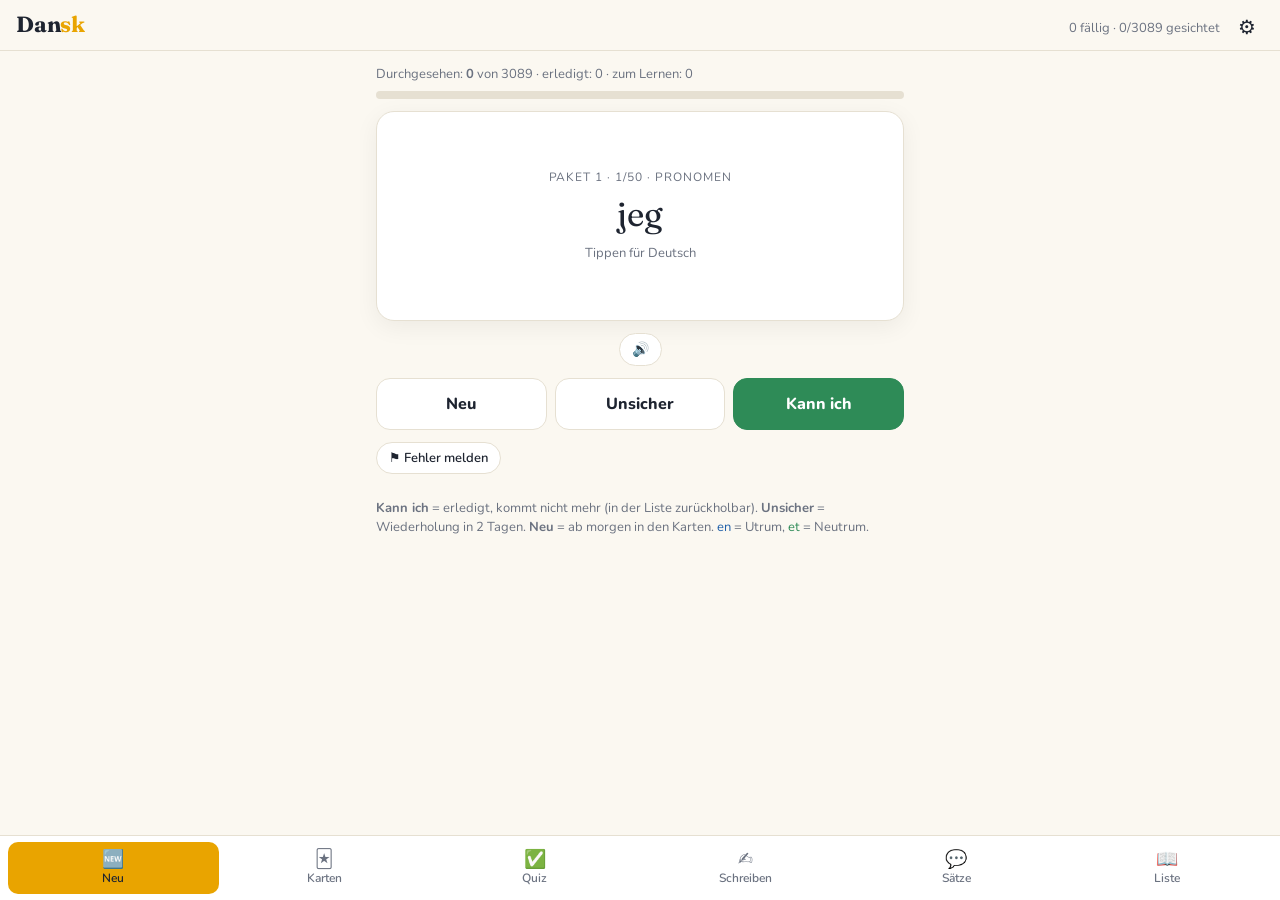
==== daenisch/index.html @ a5879f53 "Dänisch: Wortblock bis Formrang 6800 (+981 Wörter, gesamt 3089) Co-Authored-By: Claude Opus 5.5 <nor" ====
<!doctype html><html lang="de"><head><meta charset="utf-8">
<meta name="robots" content="noindex, nofollow, noarchive">
<meta name="viewport" content="width=device-width,initial-scale=1,viewport-fit=cover">
<meta name="apple-mobile-web-app-capable" content="yes">
<meta name="mobile-web-app-capable" content="yes">
<meta name="apple-mobile-web-app-title" content="Dansk">
<meta name="apple-mobile-web-app-status-bar-style" content="default">
<meta name="theme-color" content="#FBF8F1">
<title>Dansk</title>
<link rel="apple-touch-icon" href="icon-180.png">
<link rel="manifest" href="manifest.json">
<link rel="stylesheet" href="https://fonts.googleapis.com/css2?family=Nunito:wght@400;600;800&family=Fraunces:opsz,wght@9..144,700&display=swap">
<link rel="stylesheet" href="../kern/app.css">
<style>:root{--a1:#1F5FA8;--a2:#2E8B57}@media (prefers-color-scheme:dark){:root:not([data-theme="light"]){--a1:#6FA6E8;--a2:#5CC08A}}:root[data-theme="dark"]{--a1:#6FA6E8;--a2:#5CC08A}</style>
<style>:root{padding-top:env(safe-area-inset-top,0px);padding-bottom:env(safe-area-inset-bottom,0px)}[hidden]{display:none!important}</style>
</head><body>
<header><h1>Dan<span>sk</span></h1><div class="hr"><div id="stats"></div><button id="gear" aria-label="Einstellungen">⚙️</button></div></header>
<main id="main"></main>
<nav id="nav">
  <button data-v="durchgang"><span class="ico">🆕</span>Neu</button>
  <button data-v="karten"><span class="ico">🃏</span>Karten</button>
  <button data-v="quiz"><span class="ico">✅</span>Quiz</button>
  <button data-v="schreiben"><span class="ico">✍️</span>Schreiben</button>
  <button data-v="saetze"><span class="ico">💬</span>Sätze</button>
  <button data-v="liste"><span class="ico">📖</span>Liste</button>
</nav>
<script>window.LANG={"key":"dansk","name":"Dänisch","code":"DA","tts":"da-DK","title":"Dansk","h1":"Dan<span>sk<\/span>","articles":{"en":"a1","et":"a2"},"colors":{"a1":"#1F5FA8","a2":"#2E8B57","a1Dark":"#6FA6E8","a2Dark":"#5CC08A"},"legend":"<span class=\"a1\">en<\/span> = Utrum, <span class=\"a2\">et<\/span> = Neutrum.","placeholder":"en / et / at …","fold":[["æ","ae"],["ø","oe"],["å","aa"]],"toleranceHint":"æ/ø/å werden tolerant geprüft (ae/oe/aa zählt, korrekte Schreibweise wird angezeigt). Verben mit „at“.","codePrefix":"DA1:","features":{"modes":["durchgang","karten","quiz","schreiben","saetze","liste"],"firstPass":true,"packSize":50,"mic":true,"report":true}};window.DATA={"vokabeln":[{"id":"jeg","es":"jeg","de":"ich","t":"Pronomen","d":"2026-10-14","f":"mig (mich/mir); min, mit, mine (mein)","ex":"Jeg bor i Graz.","exde":"Ich wohne in Graz."},{"id":"det","es":"det","de":"es; das (bei et-Wörtern)","t":"Pronomen","d":"2026-10-14","f":"det store hus","ex":"Det regner i dag.","exde":"Es regnet heute."},{"id":"at være","es":"at være","de":"sein","t":"Verben","d":"2026-10-14","f":"er, var, været","ex":"Hun er læge.","exde":"Sie ist Ärztin."},{"id":"du","es":"du","de":"du","t":"Pronomen","d":"2026-10-14","f":"dig (dich/dir); din, dit, dine (dein)","ex":"Du må gerne komme.","exde":"Du darfst gerne kommen."},{"id":"ikke","es":"ikke","de":"nicht","t":"Adverbien","d":"2026-10-14","ex":"Jeg forstår det ikke.","exde":"Ich verstehe das nicht."},{"id":"at","es":"at","de":"dass; zu (vor Infinitiv)","t":"Konjunktionen","d":"2026-10-14","ex":"Jeg tror, at han kommer.","exde":"Ich glaube, dass er kommt."},{"id":"i","es":"i","de":"in; seit (Zeit)","t":"Präpositionen","d":"2026-10-14","f":"i går, i dag, i morgen","ex":"Vi har boet her i ti år.","exde":"Wir wohnen seit zehn Jahren hier."},{"id":"og","es":"og","de":"und","t":"Konjunktionen","d":"2026-10-14","ex":"Kaffe og kage, tak.","exde":"Kaffee und Kuchen, bitte."},{"id":"at have","es":"at have","de":"haben","t":"Verben","d":"2026-10-14","f":"har, havde, haft","ex":"Vi har to børn.","exde":"Wir haben zwei Kinder."},{"id":"vi","es":"vi","de":"wir","t":"Pronomen","d":"2026-10-14","f":"os (uns); vores (unser)","ex":"Vi ses i morgen.","exde":"Wir sehen uns morgen."},{"id":"til","es":"til","de":"zu, nach; für","t":"Präpositionen","d":"2026-10-14","f":"til at (um zu)","ex":"Vi kører til København.","exde":"Wir fahren nach Kopenhagen."},{"id":"på","es":"på","de":"auf; an; in (Ort)","t":"Präpositionen","d":"2026-10-14","ex":"Bogen ligger på bordet.","exde":"Das Buch liegt auf dem Tisch."},{"id":"hvad","es":"hvad","de":"was","t":"Pronomen","d":"2026-10-14","f":"hvad for en (was für ein)","ex":"Hvad laver du?","exde":"Was machst du?"},{"id":"med","es":"med","de":"mit","t":"Präpositionen","d":"2026-10-14","ex":"Kommer du med?","exde":"Kommst du mit?"},{"id":"så","es":"så","de":"so; dann; also","t":"Adverbien","d":"2026-10-14","ex":"Først spiser vi, så går vi.","exde":"Zuerst essen wir, dann gehen wir."},{"id":"for","es":"for","de":"für; denn; zu (vor Adjektiv)","t":"Präpositionen","d":"2026-10-14","ex":"Tak for hjælpen.","exde":"Danke für die Hilfe."},{"id":"der","es":"der","de":"da, dort; es (es gibt); der/die/das (Relativ)","t":"Adverbien","d":"2026-10-14","f":"der er (es gibt)","ex":"Der er ingen mælk.","exde":"Es gibt keine Milch."},{"id":"han","es":"han","de":"er","t":"Pronomen","d":"2026-10-14","f":"ham (ihn/ihm); hans (sein)","ex":"Han hedder Peter.","exde":"Er heißt Peter."},{"id":"de","es":"de","de":"sie (Plural); die (Artikel vor Adj.)","t":"Pronomen","d":"2026-10-14","f":"dem (sie/ihnen); deres (ihr)","ex":"De bor på landet.","exde":"Sie wohnen auf dem Land."},{"id":"den","es":"den","de":"er/sie/es (en-Wort); der/die (vor Adj.)","t":"Pronomen","d":"2026-10-14","f":"den røde bil","ex":"Hvor er nøglen? Den ligger her.","exde":"Wo ist der Schlüssel? Er liegt hier."},{"id":"at kunne","es":"at kunne","de":"können","t":"Verben","d":"2026-10-14","f":"kan, kunne, kunnet","ex":"Kan du hjælpe mig?","exde":"Kannst du mir helfen?"},{"id":"af","es":"af","de":"von; aus","t":"Präpositionen","d":"2026-10-14","ex":"Huset er lavet af træ.","exde":"Das Haus ist aus Holz."},{"id":"at ville","es":"at ville","de":"wollen; werden (Futur)","t":"Verben","d":"2026-10-14","f":"vil, ville, villet","ex":"Jeg vil gerne have en kop te.","exde":"Ich hätte gern eine Tasse Tee."},{"id":"her","es":"her","de":"hier","t":"Adverbien","d":"2026-10-14","ex":"Kom her!","exde":"Komm her!"},{"id":"at skulle","es":"at skulle","de":"sollen; müssen; werden (Plan)","t":"Verben","d":"2026-10-14","f":"skal, skulle, skullet","ex":"Jeg skal på arbejde i morgen.","exde":"Ich muss morgen zur Arbeit."},{"id":"men","es":"men","de":"aber","t":"Konjunktionen","d":"2026-10-14","ex":"Det er dyrt, men godt.","exde":"Es ist teuer, aber gut."},{"id":"ved","es":"ved","de":"bei; an","t":"Präpositionen","d":"2026-10-14","f":"ved siden af (neben)","ex":"Vi bor ved havet.","exde":"Wir wohnen am Meer."},{"id":"om","es":"om","de":"über; um; ob; in (Zeit)","t":"Präpositionen","d":"2026-10-14","f":"om morgenen (morgens); om en uge (in einer Woche)","ex":"Han spurgte, om jeg var træt.","exde":"Er fragte, ob ich müde sei."},{"id":"nu","es":"nu","de":"jetzt","t":"Adverbien","d":"2026-10-14","ex":"Nu skal vi gå.","exde":"Jetzt müssen wir gehen."},{"id":"ja","es":"ja","de":"ja","t":"Ausdrücke","d":"2026-10-14","ex":"Ja, det tror jeg.","exde":"Ja, das glaube ich."},{"id":"som","es":"som","de":"wie; als; der/die/das (Relativ)","t":"Konjunktionen","d":"2026-10-14","ex":"Manden, som bor her, er læge.","exde":"Der Mann, der hier wohnt, ist Arzt."},{"id":"hun","es":"hun","de":"sie (Singular)","t":"Pronomen","d":"2026-10-14","f":"hende (sie/ihr); hendes (ihr)","ex":"Hun kommer fra Norge.","exde":"Sie kommt aus Norwegen."},{"id":"nej","es":"nej","de":"nein","t":"Ausdrücke","d":"2026-10-14","ex":"Nej tak.","exde":"Nein danke."},{"id":"noget","es":"noget","de":"etwas; einige","t":"Pronomen","d":"2026-10-14","f":"nogen (jemand); nogle (einige)","ex":"Vil du have noget at drikke?","exde":"Möchtest du etwas zu trinken?"},{"id":"bare","es":"bare","de":"nur; einfach; bloß","t":"Adverbien","d":"2026-10-14","ex":"Det er bare en lille fejl.","exde":"Das ist nur ein kleiner Fehler."},{"id":"hvor","es":"hvor","de":"wo; wie (vor Adj.)","t":"Adverbien","d":"2026-10-14","f":"hvor meget (wie viel)","ex":"Hvor bor du?","exde":"Wo wohnst du?"},{"id":"at måtte","es":"at måtte","de":"dürfen; müssen","t":"Verben","d":"2026-10-14","f":"må, måtte, måttet","ex":"Du må ikke ryge her.","exde":"Du darfst hier nicht rauchen."},{"id":"hvis","es":"hvis","de":"wenn, falls; wessen","t":"Konjunktionen","d":"2026-10-14","ex":"Hvis det regner, bliver vi hjemme.","exde":"Wenn es regnet, bleiben wir zu Hause."},{"id":"at komme","es":"at komme","de":"kommen","t":"Verben","d":"2026-10-14","f":"kommer, kom, kommet","ex":"Hvornår kommer toget?","exde":"Wann kommt der Zug?"},{"id":"ud","es":"ud","de":"hinaus, heraus","t":"Adverbien","d":"2026-10-14","f":"ude (draußen)","ex":"Vi går ud at spise.","exde":"Wir gehen essen."},{"id":"godt","es":"godt","de":"gut (Adverb)","t":"Adverbien","d":"2026-10-14","ex":"Det smager godt.","exde":"Das schmeckt gut."},{"id":"fra","es":"fra","de":"von, aus","t":"Präpositionen","d":"2026-10-14","ex":"Jeg kommer fra Østrig.","exde":"Ich komme aus Österreich."},{"id":"at se","es":"at se","de":"sehen","t":"Verben","d":"2026-10-14","f":"ser, så, set","ex":"Har du set filmen?","exde":"Hast du den Film gesehen?"},{"id":"at gøre","es":"at gøre","de":"tun, machen","t":"Verben","d":"2026-10-14","f":"gør, gjorde, gjort","ex":"Hvad gør vi nu?","exde":"Was machen wir jetzt?"},{"id":"hvorfor","es":"hvorfor","de":"warum","t":"Adverbien","d":"2026-10-14","ex":"Hvorfor kommer du så sent?","exde":"Warum kommst du so spät?"},{"id":"alle","es":"alle","de":"alle","t":"Pronomen","d":"2026-10-14","f":"al, alt (all, alles)","ex":"Alle er velkomne.","exde":"Alle sind willkommen."},{"id":"lige","es":"lige","de":"gerade; genau; gleich","t":"Adverbien","d":"2026-10-14","f":"lige nu (gerade jetzt)","ex":"Jeg kommer lige om lidt.","exde":"Ich komme gleich."},{"id":"op","es":"op","de":"hinauf, herauf","t":"Adverbien","d":"2026-10-14","f":"oppe (oben)","ex":"Han står tidligt op.","exde":"Er steht früh auf."},{"id":"sig","es":"sig","de":"sich","t":"Pronomen","d":"2026-10-14","f":"sin, sit, sine (sein/ihr eigener)","ex":"Hun glæder sig til ferien.","exde":"Sie freut sich auf den Urlaub."},{"id":"hvordan","es":"hvordan","de":"wie","t":"Adverbien","d":"2026-10-14","ex":"Hvordan har du det?","exde":"Wie geht es dir?"},{"id":"at tro","es":"at tro","de":"glauben","t":"Verben","d":"2026-10-14","f":"tror, troede, troet","ex":"Jeg tror ikke på det.","exde":"Ich glaube nicht daran."},{"id":"tak","es":"tak","de":"danke","t":"Ausdrücke","d":"2026-10-14","f":"mange tak; tak for sidst","ex":"Tak for maden!","exde":"Danke für das Essen!"},{"id":"at lade","es":"at lade","de":"lassen","t":"Verben","d":"2026-10-14","f":"lader, lod, ladet","ex":"Lad os gå!","exde":"Lass uns gehen!"},{"id":"eller","es":"eller","de":"oder","t":"Konjunktionen","d":"2026-10-14","ex":"Kaffe eller te?","exde":"Kaffee oder Tee?"},{"id":"meget","es":"meget","de":"sehr; viel","t":"Adverbien","d":"2026-10-14","ex":"Det er meget koldt i dag.","exde":"Es ist heute sehr kalt."},{"id":"nok","es":"nok","de":"wohl; genug","t":"Adverbien","d":"2026-10-14","ex":"Han kommer nok i morgen.","exde":"Er kommt wohl morgen."},{"id":"at få","es":"at få","de":"bekommen; dürfen","t":"Verben","d":"2026-10-14","f":"får, fik, fået","ex":"Må jeg få regningen?","exde":"Kann ich die Rechnung bekommen?"},{"id":"da","es":"da","de":"als (Vergangenheit); da (Grund); doch","t":"Konjunktionen","d":"2026-10-14","ex":"Da jeg var barn, boede vi i Aarhus.","exde":"Als ich ein Kind war, wohnten wir in Aarhus."},{"id":"ingen","es":"ingen","de":"kein; niemand","t":"Pronomen","d":"2026-10-14","f":"intet, ingen (kein); ingenting (nichts)","ex":"Der er ingen hjemme.","exde":"Es ist niemand zu Hause."},{"id":"man","es":"man","de":"man","t":"Pronomen","d":"2026-10-14","f":"en (einen/einem); ens (sein)","ex":"Man må ikke parkere her.","exde":"Man darf hier nicht parken."},{"id":"at gå","es":"at gå","de":"gehen","t":"Verben","d":"2026-10-14","f":"går, gik, gået","ex":"Vi går en tur i parken.","exde":"Wir gehen im Park spazieren."},{"id":"hvem","es":"hvem","de":"wer","t":"Pronomen","d":"2026-10-14","ex":"Hvem er det?","exde":"Wer ist das?"},{"id":"at blive","es":"at blive","de":"werden; bleiben","t":"Verben","d":"2026-10-14","f":"bliver, blev, blevet","ex":"Det bliver koldt i nat.","exde":"Es wird heute Nacht kalt."},{"id":"efter","es":"efter","de":"nach; hinter","t":"Präpositionen","d":"2026-10-14","ex":"Vi ses efter arbejde.","exde":"Wir sehen uns nach der Arbeit."},{"id":"at sige","es":"at sige","de":"sagen","t":"Verben","d":"2026-10-14","f":"siger, sagde, sagt","ex":"Hvad sagde du?","exde":"Was hast du gesagt?"},{"id":"tilbage","es":"tilbage","de":"zurück","t":"Adverbien","d":"2026-10-14","ex":"Hvornår kommer du tilbage?","exde":"Wann kommst du zurück?"},{"id":"når","es":"når","de":"wenn (wiederholt/Zukunft)","t":"Konjunktionen","d":"2026-10-14","ex":"Ring, når du er hjemme.","exde":"Ruf an, wenn du zu Hause bist."},{"id":"måske","es":"måske","de":"vielleicht","t":"Adverbien","d":"2026-10-14","ex":"Måske kommer hun i aften.","exde":"Vielleicht kommt sie heute Abend."},{"id":"også","es":"også","de":"auch","t":"Adverbien","d":"2026-10-14","ex":"Jeg kan også lide jazz.","exde":"Ich mag auch Jazz."},{"id":"jo","es":"jo","de":"ja, doch (Partikel)","t":"Adverbien","d":"2026-10-14","ex":"Det ved du jo godt.","exde":"Das weißt du ja."},{"id":"ind","es":"ind","de":"hinein, herein","t":"Adverbien","d":"2026-10-14","f":"inde (drinnen)","ex":"Kom ind!","exde":"Komm herein!"},{"id":"hej","es":"hej","de":"hallo; tschüss","t":"Ausdrücke","d":"2026-10-14","f":"hej hej (tschüss)","ex":"Hej, hvordan går det?","exde":"Hallo, wie geht's?"},{"id":"mere","es":"mere","de":"mehr","t":"Adverbien","d":"2026-10-14","f":"meget, mere, mest","ex":"Vil du have mere kaffe?","exde":"Möchtest du mehr Kaffee?"},{"id":"lidt","es":"lidt","de":"ein bisschen, etwas","t":"Adverbien","d":"2026-10-14","ex":"Kan du tale lidt langsommere?","exde":"Kannst du etwas langsamer sprechen?"},{"id":"aldrig","es":"aldrig","de":"nie","t":"Adverbien","d":"2026-10-14","ex":"Jeg har aldrig været i Island.","exde":"Ich war noch nie in Island."},{"id":"selv","es":"selv","de":"selbst","t":"Pronomen","d":"2026-10-14","ex":"Det har jeg selv lavet.","exde":"Das habe ich selbst gemacht."},{"id":"en far","es":"en far","de":"der Vater","t":"Substantive","d":"2026-10-14","f":"faren, fædre, fædrene","ex":"Min far er pensioneret.","exde":"Mein Vater ist pensioniert."},{"id":"over","es":"over","de":"über","t":"Präpositionen","d":"2026-10-14","ex":"Lampen hænger over bordet.","exde":"Die Lampe hängt über dem Tisch."},{"id":"to","es":"to","de":"zwei","t":"Zahlen","d":"2026-10-14","ex":"Vi har to katte.","exde":"Wir haben zwei Katzen."},{"id":"kun","es":"kun","de":"nur (Menge)","t":"Adverbien","d":"2026-10-14","ex":"Der er kun én billet tilbage.","exde":"Es ist nur noch eine Karte übrig."},{"id":"sådan","es":"sådan","de":"so, solch; so etwas","t":"Adverbien","d":"2026-10-14","ex":"Sådan gør man det.","exde":"So macht man das."},{"id":"I","es":"I","de":"ihr","t":"Pronomen","d":"2026-10-14","f":"jer (euch); jeres (euer)","ex":"Kommer I også?","exde":"Kommt ihr auch?"},{"id":"igen","es":"igen","de":"wieder","t":"Adverbien","d":"2026-10-14","ex":"Prøv igen!","exde":"Versuch es wieder!"},{"id":"en mor","es":"en mor","de":"die Mutter","t":"Substantive","d":"2026-10-14","f":"moren, mødre, mødrene","ex":"Min mor ringer hver søndag.","exde":"Meine Mutter ruft jeden Sonntag an."},{"id":"sammen","es":"sammen","de":"zusammen","t":"Adverbien","d":"2026-10-14","ex":"Vi spiser sammen i aften.","exde":"Wir essen heute Abend zusammen."},{"id":"at tage","es":"at tage","de":"nehmen","t":"Verben","d":"2026-10-14","f":"tager, tog, taget","ex":"Jeg tager bussen.","exde":"Ich nehme den Bus."},{"id":"en mand","es":"en mand","de":"der Mann","t":"Substantive","d":"2026-10-14","f":"manden, mænd, mændene","ex":"Manden i butikken var flink.","exde":"Der Mann im Geschäft war nett."},{"id":"hel","es":"hel","de":"ganz","t":"Adjektive","d":"2026-10-14","f":"helt, hele","ex":"Hun sov hele dagen.","exde":"Sie schlief den ganzen Tag."},{"id":"en dag","es":"en dag","de":"der Tag","t":"Substantive","d":"2026-10-14","f":"dagen, dage, dagene","ex":"God dag!","exde":"Guten Tag!"},{"id":"fordi","es":"fordi","de":"weil","t":"Konjunktionen","d":"2026-10-14","ex":"Jeg bliver hjemme, fordi jeg er syg.","exde":"Ich bleibe zu Hause, weil ich krank bin."},{"id":"end","es":"end","de":"als (Vergleich)","t":"Konjunktionen","d":"2026-10-14","ex":"Han er ældre end mig.","exde":"Er ist älter als ich."},{"id":"undskyld","es":"undskyld","de":"Entschuldigung","t":"Ausdrücke","d":"2026-10-14","f":"at undskylde (sich entschuldigen)","ex":"Undskyld, hvor er stationen?","exde":"Entschuldigung, wo ist der Bahnhof?"},{"id":"før","es":"før","de":"vor; bevor; früher","t":"Präpositionen","d":"2026-10-14","ex":"Vi skal være der før klokken otte.","exde":"Wir müssen vor acht Uhr dort sein."},{"id":"at holde","es":"at holde","de":"halten; lieben (holde af)","t":"Verben","d":"2026-10-14","f":"holder, holdt, holdt","ex":"Hold fast!","exde":"Halt dich fest!"},{"id":"væk","es":"væk","de":"weg","t":"Adverbien","d":"2026-10-14","ex":"Hunden løb væk.","exde":"Der Hund lief weg."},{"id":"denne","es":"denne","de":"dieser","t":"Pronomen","d":"2026-10-14","f":"dette, disse","ex":"Denne bog er spændende.","exde":"Dieses Buch ist spannend."},{"id":"et år","es":"et år","de":"das Jahr","t":"Substantive","d":"2026-10-14","f":"året, år, årene","ex":"Godt nytår!","exde":"Gutes neues Jahr!"},{"id":"ned","es":"ned","de":"hinunter, herunter","t":"Adverbien","d":"2026-10-14","f":"nede (unten)","ex":"Sæt dig ned!","exde":"Setz dich!"},{"id":"helt","es":"helt","de":"ganz, völlig","t":"Adverbien","d":"2026-10-14","ex":"Det er helt i orden.","exde":"Das ist völlig in Ordnung."},{"id":"en tid","es":"en tid","de":"die Zeit; der Termin","t":"Substantive","d":"2026-10-14","f":"tiden, tider, tiderne","ex":"Jeg har ikke tid i dag.","exde":"Ich habe heute keine Zeit."},{"id":"god","es":"god","de":"gut","t":"Adjektive","d":"2026-10-14","f":"godt, gode; bedre, bedst","ex":"Det er en god idé.","exde":"Das ist eine gute Idee."},{"id":"en gang","es":"en gang","de":"das Mal; der Gang (Flur)","t":"Substantive","d":"2026-10-14","f":"gangen, gange, gangene","ex":"Jeg har været der én gang.","exde":"Ich war einmal dort."},{"id":"at lave","es":"at lave","de":"machen; kochen","t":"Verben","d":"2026-10-14","f":"laver, lavede, lavet","ex":"Hvad skal vi lave til middag?","exde":"Was kochen wir zum Abendessen?"},{"id":"et sted","es":"et sted","de":"der Ort, die Stelle","t":"Substantive","d":"2026-10-14","f":"stedet, steder, stederne","ex":"Det er et hyggeligt sted.","exde":"Das ist ein gemütlicher Ort."},{"id":"mange","es":"mange","de":"viele","t":"Adjektive","d":"2026-10-14","f":"mange, flere, flest","ex":"Der er mange turister om sommeren.","exde":"Im Sommer gibt es viele Touristen."},{"id":"folk","es":"folk","de":"Leute","t":"Substantive","d":"2026-10-14","f":"folkene","ex":"Folk siger så meget.","exde":"Die Leute sagen so viel."},{"id":"at tale","es":"at tale","de":"sprechen","t":"Verben","d":"2026-10-14","f":"taler, talte, talt","ex":"Taler du dansk?","exde":"Sprichst du Dänisch?"},{"id":"at mene","es":"at mene","de":"meinen","t":"Verben","d":"2026-10-14","f":"mener, mente, ment","ex":"Hvad mener du med det?","exde":"Was meinst du damit?"},{"id":"en ting","es":"en ting","de":"das Ding, die Sache","t":"Substantive","d":"2026-10-14","f":"tingen, ting, tingene","ex":"Der er mange ting at gøre.","exde":"Es gibt viele Dinge zu tun."},{"id":"siden","es":"siden","de":"seit; seitdem; später","t":"Präpositionen","d":"2026-10-14","ex":"Jeg har ikke set ham siden jul.","exde":"Ich habe ihn seit Weihnachten nicht gesehen."},{"id":"at finde","es":"at finde","de":"finden","t":"Verben","d":"2026-10-14","f":"finder, fandt, fundet","ex":"Jeg kan ikke finde mine nøgler.","exde":"Ich finde meine Schlüssel nicht."},{"id":"altid","es":"altid","de":"immer","t":"Adverbien","d":"2026-10-14","ex":"Han kommer altid for sent.","exde":"Er kommt immer zu spät."},{"id":"at bruge","es":"at bruge","de":"brauchen; benutzen","t":"Verben","d":"2026-10-14","f":"bruger, brugte, brugt","ex":"Må jeg bruge din telefon?","exde":"Darf ich dein Telefon benutzen?"},{"id":"stadig","es":"stadig","de":"immer noch","t":"Adverbien","d":"2026-10-14","ex":"Bor du stadig i Graz?","exde":"Wohnst du immer noch in Graz?"},{"id":"hjem","es":"hjem","de":"nach Hause","t":"Adverbien","d":"2026-10-14","f":"hjemme (zu Hause)","ex":"Jeg går hjem nu.","exde":"Ich gehe jetzt nach Hause."},{"id":"virkelig","es":"virkelig","de":"wirklich","t":"Adverbien","d":"2026-10-14","ex":"Det var virkelig dejligt.","exde":"Das war wirklich schön."},{"id":"fint","es":"fint","de":"fein; in Ordnung","t":"Adverbien","d":"2026-10-14","ex":"Det er helt fint.","exde":"Das ist völlig in Ordnung."},{"id":"anden","es":"anden","de":"anderer; zweiter","t":"Adjektive","d":"2026-10-14","f":"andet, andre","ex":"Har du en anden farve?","exde":"Haben Sie eine andere Farbe?"},{"id":"lille","es":"lille","de":"klein","t":"Adjektive","d":"2026-10-14","f":"lille, små; mindre, mindst","ex":"Vi har et lille hus.","exde":"Wir haben ein kleines Haus."},{"id":"at kende","es":"at kende","de":"kennen","t":"Verben","d":"2026-10-14","f":"kender, kendte, kendt","ex":"Kender du ham?","exde":"Kennst du ihn?"},{"id":"at elske","es":"at elske","de":"lieben","t":"Verben","d":"2026-10-14","f":"elsker, elskede, elsket","ex":"Jeg elsker dig.","exde":"Ich liebe dich."},{"id":"et liv","es":"et liv","de":"das Leben","t":"Substantive","d":"2026-10-14","f":"livet, liv, livene","ex":"Sådan er livet.","exde":"So ist das Leben."},{"id":"intet","es":"intet","de":"nichts; kein (et-Wort)","t":"Pronomen","d":"2026-10-14","ex":"Der skete intet.","exde":"Es geschah nichts."},{"id":"en ret","es":"en ret","de":"das Recht; das Gericht (Speise)","t":"Substantive","d":"2026-10-14","f":"retten, retter, retterne","ex":"Du har ret.","exde":"Du hast recht."},{"id":"gerne","es":"gerne","de":"gern","t":"Adverbien","d":"2026-10-14","f":"hellere, helst","ex":"Jeg vil gerne have et glas vand.","exde":"Ich hätte gern ein Glas Wasser."},{"id":"uden","es":"uden","de":"ohne","t":"Präpositionen","d":"2026-10-14","ex":"Kaffe uden sukker, tak.","exde":"Kaffee ohne Zucker, bitte."},{"id":"at vente","es":"at vente","de":"warten","t":"Verben","d":"2026-10-14","f":"venter, ventede, ventet","ex":"Vent lidt!","exde":"Warte kurz!"},{"id":"vel","es":"vel","de":"wohl; doch (Frage)","t":"Adverbien","d":"2026-10-14","ex":"Du kommer vel i morgen?","exde":"Du kommst doch morgen?"},{"id":"at kunne lide","es":"at kunne lide","de":"mögen","t":"Verben","d":"2026-10-14","f":"kan lide, kunne lide, kunnet lide","ex":"Jeg kan godt lide fisk.","exde":"Ich mag Fisch."},{"id":"at hjælpe","es":"at hjælpe","de":"helfen","t":"Verben","d":"2026-10-14","f":"hjælper, hjalp, hjulpet","ex":"Kan jeg hjælpe dig?","exde":"Kann ich dir helfen?"},{"id":"mod","es":"mod","de":"gegen; nach (Richtung)","t":"Präpositionen","d":"2026-10-14","f":"imod","ex":"Vi kører mod nord.","exde":"Wir fahren nach Norden."},{"id":"tre","es":"tre","de":"drei","t":"Zahlen","d":"2026-10-14","ex":"Klokken er tre.","exde":"Es ist drei Uhr."},{"id":"at vide","es":"at vide","de":"wissen","t":"Verben","d":"2026-10-14","f":"ved, vidste, vidst","ex":"Det ved jeg ikke.","exde":"Das weiß ich nicht."},{"id":"en gud","es":"en gud","de":"der Gott","t":"Substantive","d":"2026-10-14","f":"guden, guder, guderne","ex":"Gud ved!","exde":"Weiß Gott!"},{"id":"klar","es":"klar","de":"klar; bereit, fertig","t":"Adjektive","d":"2026-10-14","f":"klart, klare","ex":"Er du klar?","exde":"Bist du fertig?"},{"id":"bedre","es":"bedre","de":"besser","t":"Adjektive","d":"2026-10-14","f":"god, bedre, bedst","ex":"Det går bedre i dag.","exde":"Heute geht es besser."},{"id":"en vej","es":"en vej","de":"der Weg; die Straße","t":"Substantive","d":"2026-10-14","f":"vejen, veje, vejene","ex":"Kan du vise mig vejen?","exde":"Kannst du mir den Weg zeigen?"},{"id":"sidste","es":"sidste","de":"letzter","t":"Adjektive","d":"2026-10-14","ex":"Det var sidste gang.","exde":"Das war das letzte Mal."},{"id":"at ske","es":"at ske","de":"geschehen, passieren","t":"Verben","d":"2026-10-14","f":"sker, skete, sket","ex":"Hvad er der sket?","exde":"Was ist passiert?"},{"id":"død","es":"død","de":"tot","t":"Adjektive","d":"2026-10-14","f":"dødt, døde","ex":"Planten er død.","exde":"Die Pflanze ist tot."},{"id":"samme","es":"samme","de":"derselbe, gleich","t":"Adjektive","d":"2026-10-14","ex":"Vi har samme bil.","exde":"Wir haben dasselbe Auto."},{"id":"at forstå","es":"at forstå","de":"verstehen","t":"Verben","d":"2026-10-14","f":"forstår, forstod, forstået","ex":"Jeg forstår godt dansk.","exde":"Ich verstehe gut Dänisch."},{"id":"et arbejde","es":"et arbejde","de":"die Arbeit","t":"Substantive","d":"2026-10-14","f":"arbejdet, arbejder, arbejderne","ex":"Hun har et nyt arbejde.","exde":"Sie hat eine neue Arbeit."},{"id":"at arbejde","es":"at arbejde","de":"arbeiten","t":"Verben","d":"2026-10-14","f":"arbejder, arbejdede, arbejdet","ex":"Jeg arbejder som læge.","exde":"Ich arbeite als Arzt."},{"id":"at nå","es":"at nå","de":"erreichen, schaffen","t":"Verben","d":"2026-10-14","f":"når, nåede, nået","ex":"Vi nåede toget.","exde":"Wir haben den Zug erreicht."},{"id":"at høre","es":"at høre","de":"hören","t":"Verben","d":"2026-10-14","f":"hører, hørte, hørt","ex":"Hørte du det?","exde":"Hast du das gehört?"},{"id":"første","es":"første","de":"erster","t":"Adjektive","d":"2026-10-14","ex":"Det er første gang, jeg er her.","exde":"Ich bin zum ersten Mal hier."},{"id":"at give","es":"at give","de":"geben","t":"Verben","d":"2026-10-14","f":"giver, gav, givet","ex":"Giv mig lige saltet.","exde":"Gib mir mal das Salz."},{"id":"penge","es":"penge","de":"das Geld (Pl.)","t":"Substantive","d":"2026-10-14","f":"pengene","ex":"Jeg har ingen penge på mig.","exde":"Ich habe kein Geld dabei."},{"id":"en hjælp","es":"en hjælp","de":"die Hilfe","t":"Substantive","d":"2026-10-14","f":"hjælpen","ex":"Tak for hjælpen!","exde":"Danke für die Hilfe!"},{"id":"hen","es":"hen","de":"hin (Richtung)","t":"Adverbien","d":"2026-10-14","f":"henne (dort)","ex":"Hvor skal du hen?","exde":"Wohin gehst du?"},{"id":"en ven","es":"en ven","de":"der Freund","t":"Substantive","d":"2026-10-14","f":"vennen, venner, vennerne","ex":"Han er min bedste ven.","exde":"Er ist mein bester Freund."},{"id":"en aften","es":"en aften","de":"der Abend","t":"Substantive","d":"2026-10-14","f":"aftenen, aftener, aftenerne","ex":"God aften!","exde":"Guten Abend!"},{"id":"at burde","es":"at burde","de":"sollen (sollte)","t":"Verben","d":"2026-10-14","f":"bør, burde, burdet","ex":"Du burde gå til lægen.","exde":"Du solltest zum Arzt gehen."},{"id":"længe","es":"længe","de":"lange","t":"Adverbien","d":"2026-10-14","f":"længere, længst","ex":"Hvor længe bliver du?","exde":"Wie lange bleibst du?"},{"id":"eneste","es":"eneste","de":"einzig","t":"Adjektive","d":"2026-10-14","ex":"Det er den eneste løsning.","exde":"Das ist die einzige Lösung."},{"id":"en morgen","es":"en morgen","de":"der Morgen","t":"Substantive","d":"2026-10-14","f":"morgenen, morgener, morgenerne","ex":"God morgen!","exde":"Guten Morgen!"},{"id":"endnu","es":"endnu","de":"noch; schon (Frage)","t":"Adverbien","d":"2026-10-14","f":"endnu ikke (noch nicht)","ex":"Er han kommet endnu?","exde":"Ist er schon gekommen?"},{"id":"under","es":"under","de":"unter; während","t":"Präpositionen","d":"2026-10-14","ex":"Katten sover under sengen.","exde":"Die Katze schläft unter dem Bett."},{"id":"en skat","es":"en skat","de":"der Schatz; die Steuer","t":"Substantive","d":"2026-10-14","f":"skatten, skatte, skattene","ex":"Hej skat!","exde":"Hallo Schatz!"},{"id":"at synes","es":"at synes","de":"finden, meinen","t":"Verben","d":"2026-10-14","f":"synes, syntes, syntes","ex":"Hvad synes du om filmen?","exde":"Wie findest du den Film?"},{"id":"at stå","es":"at stå","de":"stehen","t":"Verben","d":"2026-10-14","f":"står, stod, stået","ex":"Bussen står ved stationen.","exde":"Der Bus steht am Bahnhof."},{"id":"at fortælle","es":"at fortælle","de":"erzählen","t":"Verben","d":"2026-10-14","f":"fortæller, fortalte, fortalt","ex":"Fortæl mig om din ferie.","exde":"Erzähl mir von deinem Urlaub."},{"id":"sikker","es":"sikker","de":"sicher","t":"Adjektive","d":"2026-10-14","f":"sikkert, sikre","ex":"Er du sikker?","exde":"Bist du sicher?"},{"id":"et navn","es":"et navn","de":"der Name","t":"Substantive","d":"2026-10-14","f":"navnet, navne, navnene","ex":"Hvad er dit navn?","exde":"Wie ist dein Name?"},{"id":"en måde","es":"en måde","de":"die Art, Weise","t":"Substantive","d":"2026-10-14","f":"måden, måder, måderne","ex":"På den måde går det hurtigere.","exde":"Auf diese Weise geht es schneller."},{"id":"hos","es":"hos","de":"bei (Person)","t":"Präpositionen","d":"2026-10-14","ex":"Jeg bor hos mine forældre.","exde":"Ich wohne bei meinen Eltern."},{"id":"selvfølgelig","es":"selvfølgelig","de":"selbstverständlich","t":"Adverbien","d":"2026-10-14","ex":"Selvfølgelig hjælper jeg dig.","exde":"Selbstverständlich helfe ich dir."},{"id":"et par","es":"et par","de":"das Paar; ein paar","t":"Substantive","d":"2026-10-14","f":"parret, par, parrene","ex":"Om et par dage.","exde":"In ein paar Tagen."},{"id":"at hedde","es":"at hedde","de":"heißen","t":"Verben","d":"2026-10-14","f":"hedder, hed, heddet","ex":"Hvad hedder du?","exde":"Wie heißt du?"},{"id":"nødt til","es":"nødt til","de":"gezwungen, müssen","t":"Adjektive","d":"2026-10-14","f":"være nødt til at","ex":"Jeg er nødt til at gå.","exde":"Ich muss gehen."},{"id":"flere","es":"flere","de":"mehrere; mehr (zählbar)","t":"Adjektive","d":"2026-10-14","f":"mange, flere, flest","ex":"Vi har flere spørgsmål.","exde":"Wir haben mehrere Fragen."},{"id":"at behøve","es":"at behøve","de":"brauchen (müssen)","t":"Verben","d":"2026-10-14","f":"behøver, behøvede, behøvet","ex":"Du behøver ikke at komme.","exde":"Du brauchst nicht zu kommen."},{"id":"hver","es":"hver","de":"jeder","t":"Pronomen","d":"2026-10-14","f":"hvert (et-Wort)","ex":"Han løber hver morgen.","exde":"Er läuft jeden Morgen."},{"id":"først","es":"først","de":"zuerst; erst","t":"Adverbien","d":"2026-10-14","ex":"Først arbejde, så fornøjelse.","exde":"Erst die Arbeit, dann das Vergnügen."},{"id":"engang","es":"engang","de":"einmal (früher/künftig)","t":"Adverbien","d":"2026-10-14","ex":"Der var engang en konge.","exde":"Es war einmal ein König."},{"id":"vist","es":"vist","de":"wohl, anscheinend","t":"Adverbien","d":"2026-10-14","ex":"Det er vist for sent.","exde":"Es ist wohl zu spät."},{"id":"en verden","es":"en verden","de":"die Welt","t":"Substantive","d":"2026-10-14","f":"verdenen, verdener","ex":"Hele verden så med.","exde":"Die ganze Welt sah zu."},{"id":"at betyde","es":"at betyde","de":"bedeuten","t":"Verben","d":"2026-10-14","f":"betyder, betød, betydet","ex":"Hvad betyder det ord?","exde":"Was bedeutet dieses Wort?"},{"id":"ellers","es":"ellers","de":"sonst","t":"Adverbien","d":"2026-10-14","ex":"Skynd dig, ellers kommer du for sent.","exde":"Beeil dich, sonst kommst du zu spät."},{"id":"snart","es":"snart","de":"bald","t":"Adverbien","d":"2026-10-14","ex":"Vi ses snart!","exde":"Bis bald!"},{"id":"stop","es":"stop","de":"Halt!, Stopp!","t":"Ausdrücke","d":"2026-10-14","f":"at stoppe","ex":"Stop! Det er rødt lys.","exde":"Halt! Es ist rot."},{"id":"stor","es":"stor","de":"groß","t":"Adjektive","d":"2026-10-14","f":"stort, store; større, størst","ex":"København er en stor by.","exde":"Kopenhagen ist eine große Stadt."},{"id":"bange","es":"bange","de":"ängstlich; bange sein = Angst haben","t":"Adjektive","d":"2026-10-14","ex":"Er du bange for hunde?","exde":"Hast du Angst vor Hunden?"},{"id":"et barn","es":"et barn","de":"das Kind","t":"Substantive","d":"2026-10-14","f":"barnet, børn, børnene","ex":"De har tre børn.","exde":"Sie haben drei Kinder."},{"id":"næste","es":"næste","de":"nächster","t":"Adjektive","d":"2026-10-14","ex":"Vi ses næste uge.","exde":"Wir sehen uns nächste Woche."},{"id":"faktisk","es":"faktisk","de":"eigentlich, tatsächlich","t":"Adverbien","d":"2026-10-14","ex":"Det er faktisk ret godt.","exde":"Das ist eigentlich ziemlich gut."},{"id":"en søn","es":"en søn","de":"der Sohn","t":"Substantive","d":"2026-10-14","f":"sønnen, sønner, sønnerne","ex":"Vores søn studerer i Wien.","exde":"Unser Sohn studiert in Wien."},{"id":"en pige","es":"en pige","de":"das Mädchen","t":"Substantive","d":"2026-10-14","f":"pigen, piger, pigerne","ex":"Pigen leger i haven.","exde":"Das Mädchen spielt im Garten."},{"id":"en fyr","es":"en fyr","de":"der Kerl, Typ","t":"Substantive","d":"2026-10-14","f":"fyren, fyre, fyrene","ex":"Han er en sød fyr.","exde":"Er ist ein netter Kerl."},{"id":"at prøve","es":"at prøve","de":"versuchen; probieren","t":"Verben","d":"2026-10-14","f":"prøver, prøvede, prøvet","ex":"Må jeg prøve jakken?","exde":"Darf ich die Jacke anprobieren?"},{"id":"ked af det","es":"ked af det","de":"traurig","t":"Adjektive","d":"2026-10-14","f":"ked af (bedauern)","ex":"Hun er ked af det.","exde":"Sie ist traurig."},{"id":"derfor","es":"derfor","de":"deshalb","t":"Adverbien","d":"2026-10-14","ex":"Det regnede, derfor blev vi hjemme.","exde":"Es regnete, deshalb blieben wir zu Hause."},{"id":"en familie","es":"en familie","de":"die Familie","t":"Substantive","d":"2026-10-14","f":"familien, familier, familierne","ex":"Hele familien kommer til jul.","exde":"Die ganze Familie kommt zu Weihnachten."},{"id":"et øjeblik","es":"et øjeblik","de":"der Augenblick","t":"Substantive","d":"2026-10-14","f":"øjeblikket, øjeblikke","ex":"Et øjeblik, tak.","exde":"Einen Augenblick, bitte."},{"id":"ny","es":"ny","de":"neu","t":"Adjektive","d":"2026-10-14","f":"nyt, nye","ex":"Jeg har købt en ny cykel.","exde":"Ich habe ein neues Fahrrad gekauft."},{"id":"ligesom","es":"ligesom","de":"wie; sozusagen","t":"Konjunktionen","d":"2026-10-14","ex":"Han er ligesom sin far.","exde":"Er ist wie sein Vater."},{"id":"alene","es":"alene","de":"allein","t":"Adjektive","d":"2026-10-14","ex":"Hun bor alene.","exde":"Sie wohnt allein."},{"id":"et møde","es":"et møde","de":"die Besprechung, das Treffen","t":"Substantive","d":"2026-10-14","f":"mødet, møder, møderne","ex":"Jeg har et møde klokken ti.","exde":"Ich habe um zehn eine Besprechung."},{"id":"ihjel","es":"ihjel","de":"zu Tode (slå ihjel = umbringen)","t":"Adverbien","d":"2026-10-14","ex":"Jeg keder mig ihjel.","exde":"Ich langweile mich zu Tode."},{"id":"en skyld","es":"en skyld","de":"die Schuld","t":"Substantive","d":"2026-10-14","f":"skylden","ex":"Det er ikke din skyld.","exde":"Das ist nicht deine Schuld."},{"id":"gammel","es":"gammel","de":"alt","t":"Adjektive","d":"2026-10-14","f":"gammelt, gamle; ældre, ældst","ex":"Huset er meget gammelt.","exde":"Das Haus ist sehr alt."},{"id":"galt","es":"galt","de":"falsch, schief","t":"Adverbien","d":"2026-10-14","f":"gal (verrückt; falsch)","ex":"Hvad er der galt?","exde":"Was ist los?"},{"id":"et menneske","es":"et menneske","de":"der Mensch","t":"Substantive","d":"2026-10-14","f":"mennesket, mennesker, menneskerne","ex":"Hun er et godt menneske.","exde":"Sie ist ein guter Mensch."},{"id":"en kone","es":"en kone","de":"die Ehefrau","t":"Substantive","d":"2026-10-14","f":"konen, koner, konerne","ex":"Min kone er sygeplejerske.","exde":"Meine Frau ist Krankenschwester."},{"id":"altså","es":"altså","de":"also","t":"Adverbien","d":"2026-10-14","ex":"Vi ses altså på fredag.","exde":"Wir sehen uns also am Freitag."},{"id":"at ses","es":"at ses","de":"sich sehen, treffen","t":"Verben","d":"2026-10-14","f":"ses, sås","ex":"Vi ses!","exde":"Bis dann!"},{"id":"allerede","es":"allerede","de":"schon, bereits","t":"Adverbien","d":"2026-10-14","ex":"Er du allerede færdig?","exde":"Bist du schon fertig?"},{"id":"en grund","es":"en grund","de":"der Grund","t":"Substantive","d":"2026-10-14","f":"grunden, grunde, grundene","ex":"Der er ingen grund til panik.","exde":"Es gibt keinen Grund zur Panik."},{"id":"en slags","es":"en slags","de":"eine Art, Sorte","t":"Substantive","d":"2026-10-14","f":"slagsen","ex":"Hvilken slags musik kan du lide?","exde":"Welche Art Musik magst du?"},{"id":"stille","es":"stille","de":"still, ruhig","t":"Adjektive","d":"2026-10-14","ex":"Vær stille, babyen sover.","exde":"Sei still, das Baby schläft."},{"id":"én","es":"én","de":"eins (betont)","t":"Zahlen","d":"2026-10-14","f":"ét (et-Wort)","ex":"Jeg vil kun have én.","exde":"Ich möchte nur eins."},{"id":"fem","es":"fem","de":"fünf","t":"Zahlen","d":"2026-10-14","ex":"Vi ses om fem minutter.","exde":"Wir sehen uns in fünf Minuten."},{"id":"hvornår","es":"hvornår","de":"wann","t":"Adverbien","d":"2026-10-14","ex":"Hvornår går toget?","exde":"Wann fährt der Zug?"},{"id":"at ønske","es":"at ønske","de":"wünschen","t":"Verben","d":"2026-10-14","f":"ønsker, ønskede, ønsket","ex":"Jeg ønsker dig god bedring.","exde":"Ich wünsche dir gute Besserung."},{"id":"at dø","es":"at dø","de":"sterben","t":"Verben","d":"2026-10-14","f":"dør, døde, død","ex":"Hans bedstefar døde sidste år.","exde":"Sein Großvater starb letztes Jahr."},{"id":"rigtig","es":"rigtig","de":"richtig; sehr (ugs.)","t":"Adjektive","d":"2026-10-14","f":"rigtigt, rigtige","ex":"Det er rigtig godt.","exde":"Das ist richtig gut."},{"id":"glad","es":"glad","de":"froh","t":"Adjektive","d":"2026-10-14","f":"glad, glade","ex":"Jeg er glad for at se dig.","exde":"Ich freue mich, dich zu sehen."},{"id":"en orden","es":"en orden","de":"die Ordnung","t":"Substantive","d":"2026-10-14","f":"ordenen","ex":"Det er i orden.","exde":"Das ist in Ordnung."},{"id":"at huske","es":"at huske","de":"sich erinnern; daran denken","t":"Verben","d":"2026-10-14","f":"husker, huskede, husket","ex":"Husk at købe mælk!","exde":"Denk daran, Milch zu kaufen!"},{"id":"farvel","es":"farvel","de":"auf Wiedersehen","t":"Ausdrücke","d":"2026-10-14","ex":"Farvel og tak for i dag.","exde":"Auf Wiedersehen und danke für heute."},{"id":"at slå","es":"at slå","de":"schlagen","t":"Verben","d":"2026-10-14","f":"slår, slog, slået","ex":"Klokken slår tolv.","exde":"Die Uhr schlägt zwölf."},{"id":"at lyde","es":"at lyde","de":"klingen","t":"Verben","d":"2026-10-14","f":"lyder, lød, lydt","ex":"Det lyder godt!","exde":"Das klingt gut!"},{"id":"begge","es":"begge","de":"beide","t":"Pronomen","d":"2026-10-14","ex":"Begge børn går i skole.","exde":"Beide Kinder gehen zur Schule."},{"id":"en bil","es":"en bil","de":"das Auto","t":"Substantive","d":"2026-10-14","f":"bilen, biler, bilerne","ex":"Vi tager bilen til Odense.","exde":"Wir nehmen das Auto nach Odense."},{"id":"at dræbe","es":"at dræbe","de":"töten","t":"Verben","d":"2026-10-14","f":"dræber, dræbte, dræbt","ex":"Rygning kan dræbe.","exde":"Rauchen kann töten."},{"id":"hinanden","es":"hinanden","de":"einander","t":"Pronomen","d":"2026-10-14","ex":"De kender hinanden fra skolen.","exde":"Sie kennen sich aus der Schule."},{"id":"en del","es":"en del","de":"der Teil; ziemlich viel","t":"Substantive","d":"2026-10-14","f":"delen, dele, delene","ex":"En del af pengene er væk.","exde":"Ein Teil des Geldes ist weg."},{"id":"et minut","es":"et minut","de":"die Minute","t":"Substantive","d":"2026-10-14","f":"minuttet, minutter, minutterne","ex":"Toget kører om ti minutter.","exde":"Der Zug fährt in zehn Minuten."},{"id":"et politi","es":"et politi","de":"die Polizei","t":"Substantive","d":"2026-10-14","f":"politiet","ex":"Ring til politiet!","exde":"Ruf die Polizei!"},{"id":"en fejl","es":"en fejl","de":"der Fehler","t":"Substantive","d":"2026-10-14","f":"fejlen, fejl, fejlene","ex":"Det var min fejl.","exde":"Das war mein Fehler."},{"id":"senere","es":"senere","de":"später","t":"Adverbien","d":"2026-10-14","ex":"Vi snakkes ved senere.","exde":"Wir sprechen später."},{"id":"at håbe","es":"at håbe","de":"hoffen","t":"Verben","d":"2026-10-14","f":"håber, håbede, håbet","ex":"Jeg håber, det bliver godt vejr.","exde":"Ich hoffe, es wird schönes Wetter."},{"id":"en kvinde","es":"en kvinde","de":"die Frau","t":"Substantive","d":"2026-10-14","f":"kvinden, kvinder, kvinderne","ex":"Kvinden i receptionen er venlig.","exde":"Die Frau an der Rezeption ist freundlich."},{"id":"at virke","es":"at virke","de":"funktionieren; wirken","t":"Verben","d":"2026-10-14","f":"virker, virkede, virket","ex":"Computeren virker ikke.","exde":"Der Computer funktioniert nicht."},{"id":"herfra","es":"herfra","de":"von hier","t":"Adverbien","d":"2026-10-14","ex":"Hvor langt er der herfra?","exde":"Wie weit ist es von hier?"},{"id":"fire","es":"fire","de":"vier","t":"Zahlen","d":"2026-10-14","ex":"Vi er fire personer.","exde":"Wir sind vier Personen."},{"id":"at tænke","es":"at tænke","de":"denken","t":"Verben","d":"2026-10-14","f":"tænker, tænkte, tænkt","ex":"Jeg tænker på dig.","exde":"Ich denke an dich."},{"id":"en dør","es":"en dør","de":"die Tür","t":"Substantive","d":"2026-10-14","f":"døren, døre, dørene","ex":"Luk døren, tak.","exde":"Mach bitte die Tür zu."},{"id":"et helvede","es":"et helvede","de":"die Hölle","t":"Substantive","d":"2026-10-14","f":"helvedet","ex":"Trafikken var et helvede.","exde":"Der Verkehr war die Hölle."},{"id":"et hus","es":"et hus","de":"das Haus","t":"Substantive","d":"2026-10-14","f":"huset, huse, husene","ex":"De har købt et hus på landet.","exde":"Sie haben ein Haus auf dem Land gekauft."},{"id":"rolig","es":"rolig","de":"ruhig","t":"Adjektive","d":"2026-10-14","f":"roligt, rolige","ex":"Bare rolig!","exde":"Nur ruhig!"},{"id":"hurtig","es":"hurtig","de":"schnell","t":"Adjektive","d":"2026-10-14","f":"hurtigt, hurtige","ex":"Han kører for hurtigt.","exde":"Er fährt zu schnell."},{"id":"frem","es":"frem","de":"vorwärts, hervor","t":"Adverbien","d":"2026-10-14","f":"fremme (angekommen, vorne)","ex":"Gå lige frem.","exde":"Geh geradeaus."},{"id":"at klare","es":"at klare","de":"schaffen, bewältigen","t":"Verben","d":"2026-10-14","f":"klarer, klarede, klaret","ex":"Det klarer vi!","exde":"Das schaffen wir!"},{"id":"at køre","es":"at køre","de":"fahren","t":"Verben","d":"2026-10-14","f":"kører, kørte, kørt","ex":"Jeg kører på arbejde.","exde":"Ich fahre zur Arbeit."},{"id":"heller","es":"heller","de":"auch (in heller ikke = auch nicht)","t":"Adverbien","d":"2026-10-14","ex":"Jeg kan heller ikke komme.","exde":"Ich kann auch nicht kommen."},{"id":"et spørgsmål","es":"et spørgsmål","de":"die Frage","t":"Substantive","d":"2026-10-14","f":"spørgsmålet, spørgsmål, spørgsmålene","ex":"Må jeg stille et spørgsmål?","exde":"Darf ich eine Frage stellen?"},{"id":"lang","es":"lang","de":"lang","t":"Adjektive","d":"2026-10-14","f":"langt, lange; længere, længst","ex":"Det var en lang dag.","exde":"Das war ein langer Tag."},{"id":"rundt","es":"rundt","de":"herum","t":"Adverbien","d":"2026-10-14","ex":"Vi kørte rundt i byen.","exde":"Wir fuhren in der Stadt herum."},{"id":"en bror","es":"en bror","de":"der Bruder","t":"Substantive","d":"2026-10-14","f":"broren, brødre, brødrene","ex":"Min bror bor i Aarhus.","exde":"Mein Bruder wohnt in Aarhus."},{"id":"næsten","es":"næsten","de":"fast","t":"Adverbien","d":"2026-10-14","ex":"Jeg er næsten færdig.","exde":"Ich bin fast fertig."},{"id":"hvilken","es":"hvilken","de":"welcher","t":"Pronomen","d":"2026-10-14","f":"hvilket, hvilke","ex":"Hvilken bus skal jeg tage?","exde":"Welchen Bus muss ich nehmen?"},{"id":"en by","es":"en by","de":"die Stadt","t":"Substantive","d":"2026-10-14","f":"byen, byer, byerne","ex":"Vi bor midt i byen.","exde":"Wir wohnen mitten in der Stadt."},{"id":"sand","es":"sand","de":"wahr","t":"Adjektive","d":"2026-10-14","f":"sandt, sande","ex":"Er det sandt?","exde":"Ist das wahr?"},{"id":"at passe","es":"at passe","de":"passen; aufpassen (passe på)","t":"Verben","d":"2026-10-14","f":"passer, passede, passet","ex":"Pas på!","exde":"Pass auf!"},{"id":"at lede","es":"at lede","de":"suchen; leiten","t":"Verben","d":"2026-10-14","f":"leder, ledte, ledt","ex":"Jeg leder efter mine briller.","exde":"Ich suche meine Brille."},{"id":"indtil","es":"indtil","de":"bis","t":"Präpositionen","d":"2026-10-14","ex":"Butikken har åbent indtil kl. 20.","exde":"Das Geschäft hat bis 20 Uhr geöffnet."},{"id":"en side","es":"en side","de":"die Seite","t":"Substantive","d":"2026-10-14","f":"siden, sider, siderne","ex":"Læs side ti.","exde":"Lies Seite zehn."},{"id":"inden","es":"inden","de":"bevor; innerhalb","t":"Konjunktionen","d":"2026-10-14","ex":"Vask hænder, inden du spiser.","exde":"Wasch die Hände, bevor du isst."},{"id":"hellere","es":"hellere","de":"lieber","t":"Adverbien","d":"2026-10-14","f":"gerne, hellere, helst","ex":"Jeg vil hellere have te.","exde":"Ich hätte lieber Tee."},{"id":"at ringe","es":"at ringe","de":"anrufen; läuten","t":"Verben","d":"2026-10-14","f":"ringer, ringede, ringet","ex":"Jeg ringer til dig i aften.","exde":"Ich rufe dich heute Abend an."},{"id":"at bede","es":"at bede","de":"bitten; beten","t":"Verben","d":"2026-10-14","f":"beder, bad, bedt","ex":"Må jeg bede om regningen?","exde":"Darf ich um die Rechnung bitten?"},{"id":"imod","es":"imod","de":"gegen","t":"Präpositionen","d":"2026-10-14","ex":"Jeg har ikke noget imod det.","exde":"Ich habe nichts dagegen."},{"id":"videre","es":"videre","de":"weiter","t":"Adverbien","d":"2026-10-14","ex":"Vi kører videre i morgen.","exde":"Wir fahren morgen weiter."},{"id":"ingenting","es":"ingenting","de":"nichts","t":"Pronomen","d":"2026-10-14","ex":"Jeg har ingenting sagt.","exde":"Ich habe nichts gesagt."},{"id":"mens","es":"mens","de":"während","t":"Konjunktionen","d":"2026-10-14","ex":"Hun læste, mens han lavede mad.","exde":"Sie las, während er kochte."},{"id":"at beklage","es":"at beklage","de":"bedauern","t":"Verben","d":"2026-10-14","f":"beklager, beklagede, beklaget","ex":"Jeg beklager ventetiden.","exde":"Ich bedauere die Wartezeit."},{"id":"et problem","es":"et problem","de":"das Problem","t":"Substantive","d":"2026-10-14","f":"problemet, problemer, problemerne","ex":"Det er ikke noget problem.","exde":"Das ist kein Problem."},{"id":"et ord","es":"et ord","de":"das Wort","t":"Substantive","d":"2026-10-14","f":"ordet, ord, ordene","ex":"Hvad betyder det ord?","exde":"Was bedeutet dieses Wort?"},{"id":"sød","es":"sød","de":"süß; nett","t":"Adjektive","d":"2026-10-14","f":"sødt, søde","ex":"Hvor er du sød!","exde":"Wie nett von dir!"},{"id":"ondt","es":"ondt","de":"weh (have ondt = Schmerzen haben)","t":"Adverbien","d":"2026-10-14","f":"ond (böse)","ex":"Jeg har ondt i hovedet.","exde":"Ich habe Kopfschmerzen."},{"id":"en dreng","es":"en dreng","de":"der Junge","t":"Substantive","d":"2026-10-14","f":"drengen, drenge, drengene","ex":"Drengen spiller fodbold.","exde":"Der Junge spielt Fußball."},{"id":"sent","es":"sent","de":"spät","t":"Adverbien","d":"2026-10-14","f":"sen, sent, sene","ex":"Det er sent.","exde":"Es ist spät."},{"id":"sjov","es":"sjov","de":"lustig; Spaß","t":"Adjektive","d":"2026-10-14","f":"sjovt, sjove","ex":"Det var rigtig sjovt.","exde":"Das hat richtig Spaß gemacht."},{"id":"at sætte","es":"at sætte","de":"setzen, stellen","t":"Verben","d":"2026-10-14","f":"sætter, satte, sat","ex":"Sæt dig ned!","exde":"Setz dich!"},{"id":"et job","es":"et job","de":"der Job","t":"Substantive","d":"2026-10-14","f":"jobbet, job, jobbene","ex":"Hun søger et nyt job.","exde":"Sie sucht einen neuen Job."},{"id":"inde","es":"inde","de":"drinnen","t":"Adverbien","d":"2026-10-14","ex":"Børnene leger inde.","exde":"Die Kinder spielen drinnen."},{"id":"en datter","es":"en datter","de":"die Tochter","t":"Substantive","d":"2026-10-14","f":"datteren, døtre, døtrene","ex":"Vores datter er fem år.","exde":"Unsere Tochter ist fünf Jahre alt."},{"id":"en time","es":"en time","de":"die Stunde","t":"Substantive","d":"2026-10-14","f":"timen, timer, timerne","ex":"Turen tager en time.","exde":"Die Fahrt dauert eine Stunde."},{"id":"svær","es":"svær","de":"schwer, schwierig","t":"Adjektive","d":"2026-10-14","f":"svært, svære","ex":"Dansk udtale er svær.","exde":"Die dänische Aussprache ist schwierig."},{"id":"nogensinde","es":"nogensinde","de":"jemals","t":"Adverbien","d":"2026-10-14","ex":"Har du nogensinde været i Grønland?","exde":"Warst du jemals in Grönland?"},{"id":"bag","es":"bag","de":"hinter","t":"Präpositionen","d":"2026-10-14","f":"bagved","ex":"Haven ligger bag huset.","exde":"Der Garten liegt hinter dem Haus."},{"id":"at snakke","es":"at snakke","de":"reden, plaudern","t":"Verben","d":"2026-10-14","f":"snakker, snakkede, snakket","ex":"Vi snakkede hele aftenen.","exde":"Wir plauderten den ganzen Abend."},{"id":"færdig","es":"færdig","de":"fertig","t":"Adjektive","d":"2026-10-14","f":"færdigt, færdige","ex":"Er maden færdig?","exde":"Ist das Essen fertig?"},{"id":"at vise","es":"at vise","de":"zeigen","t":"Verben","d":"2026-10-14","f":"viser, viste, vist","ex":"Kan du vise mig det?","exde":"Kannst du es mir zeigen?"},{"id":"at ligne","es":"at ligne","de":"ähneln, aussehen wie","t":"Verben","d":"2026-10-14","f":"ligner, lignede, lignet","ex":"Du ligner din mor.","exde":"Du siehst deiner Mutter ähnlich."},{"id":"ti","es":"ti","de":"zehn","t":"Zahlen","d":"2026-10-14","ex":"Klokken er ti.","exde":"Es ist zehn Uhr."},{"id":"egen","es":"egen","de":"eigen","t":"Adjektive","d":"2026-10-14","f":"eget, egne","ex":"Hun har sit eget firma.","exde":"Sie hat ihre eigene Firma."},{"id":"forbi","es":"forbi","de":"vorbei","t":"Adverbien","d":"2026-10-14","ex":"Kom forbi i morgen!","exde":"Komm morgen vorbei!"},{"id":"fantastisk","es":"fantastisk","de":"fantastisch","t":"Adjektive","d":"2026-10-14","ex":"Udsigten er fantastisk.","exde":"Die Aussicht ist fantastisch."},{"id":"dog","es":"dog","de":"doch, jedoch","t":"Adverbien","d":"2026-10-14","ex":"Det er dog utroligt.","exde":"Das ist doch unglaublich."},{"id":"at bo","es":"at bo","de":"wohnen","t":"Verben","d":"2026-10-14","f":"bor, boede, boet","ex":"Hvor bor du?","exde":"Wo wohnst du?"},{"id":"en mad","es":"en mad","de":"das Essen","t":"Substantive","d":"2026-10-14","f":"maden","ex":"Maden er klar!","exde":"Das Essen ist fertig!"},{"id":"fri","es":"fri","de":"frei","t":"Adjektive","d":"2026-10-14","f":"frit, frie","ex":"Jeg har fri i morgen.","exde":"Ich habe morgen frei."},{"id":"at sidde","es":"at sidde","de":"sitzen","t":"Verben","d":"2026-10-14","f":"sidder, sad, siddet","ex":"Må jeg sidde her?","exde":"Darf ich hier sitzen?"},{"id":"at stoppe","es":"at stoppe","de":"anhalten, aufhören","t":"Verben","d":"2026-10-14","f":"stopper, stoppede, stoppet","ex":"Bussen stopper her.","exde":"Der Bus hält hier."},{"id":"gennem","es":"gennem","de":"durch","t":"Präpositionen","d":"2026-10-14","f":"igennem","ex":"Vi gik gennem skoven.","exde":"Wir gingen durch den Wald."},{"id":"at føle","es":"at føle","de":"fühlen","t":"Verben","d":"2026-10-14","f":"føler, følte, følt","ex":"Jeg føler mig træt.","exde":"Ich fühle mich müde."},{"id":"omkring","es":"omkring","de":"um, herum; ungefähr","t":"Präpositionen","d":"2026-10-14","ex":"Vi ses omkring klokken fem.","exde":"Wir sehen uns gegen fünf Uhr."},{"id":"ad","es":"ad","de":"entlang; über (Weg)","t":"Präpositionen","d":"2026-10-14","ex":"Gå ad denne vej.","exde":"Geh diesen Weg entlang."},{"id":"mellem","es":"mellem","de":"zwischen","t":"Präpositionen","d":"2026-10-14","f":"imellem","ex":"Banken ligger mellem posthuset og kirken.","exde":"Die Bank liegt zwischen der Post und der Kirche."},{"id":"velkommen","es":"velkommen","de":"willkommen","t":"Ausdrücke","d":"2026-10-14","f":"velkomne (Pl.)","ex":"Velkommen til Danmark!","exde":"Willkommen in Dänemark!"},{"id":"hold kæft","es":"hold kæft","de":"halt den Mund (derb)","t":"Ausdrücke","d":"2026-10-14","ex":"Hold kæft, hvor er det koldt!","exde":"Mann, ist das kalt!"},{"id":"at hade","es":"at hade","de":"hassen","t":"Verben","d":"2026-10-14","f":"hader, hadede, hadet","ex":"Jeg hader at stå tidligt op.","exde":"Ich hasse es, früh aufzustehen."},{"id":"fat","es":"fat","de":"Halt, Griff (få fat i = erreichen, bekommen)","t":"Adverbien","d":"2026-10-14","f":"tage fat på (anpacken)","ex":"Jeg kan ikke få fat i ham.","exde":"Ich erreiche ihn nicht."},{"id":"at løbe","es":"at løbe","de":"laufen, rennen","t":"Verben","d":"2026-10-14","f":"løber, løb, løbet","ex":"Jeg løber hver søndag.","exde":"Ich laufe jeden Sonntag."},{"id":"at spise","es":"at spise","de":"essen","t":"Verben","d":"2026-10-14","f":"spiser, spiste, spist","ex":"Skal vi spise ude i aften?","exde":"Gehen wir heute Abend essen?"},{"id":"en chance","es":"en chance","de":"die Chance","t":"Substantive","d":"2026-10-14","f":"chancen, chancer, chancerne","ex":"Giv mig en chance til.","exde":"Gib mir noch eine Chance."},{"id":"flot","es":"flot","de":"schön, toll","t":"Adjektive","d":"2026-10-14","f":"flot, flotte","ex":"Det er en flot udsigt.","exde":"Das ist eine schöne Aussicht."},{"id":"at ligge","es":"at ligge","de":"liegen","t":"Verben","d":"2026-10-14","f":"ligger, lå, ligget","ex":"Hvor ligger apoteket?","exde":"Wo liegt die Apotheke?"},{"id":"slet ikke","es":"slet ikke","de":"gar nicht","t":"Adverbien","d":"2026-10-14","ex":"Det er slet ikke dyrt.","exde":"Das ist gar nicht teuer."},{"id":"et våben","es":"et våben","de":"die Waffe","t":"Substantive","d":"2026-10-14","f":"våbnet, våben, våbnene","ex":"Politiet fandt et våben.","exde":"Die Polizei fand eine Waffe."},{"id":"at kalde","es":"at kalde","de":"rufen; nennen","t":"Verben","d":"2026-10-14","f":"kalder, kaldte, kaldt","ex":"De kalder ham Bobbi.","exde":"Sie nennen ihn Bobbi."},{"id":"at handle","es":"at handle","de":"einkaufen; handeln","t":"Verben","d":"2026-10-14","f":"handler, handlede, handlet","ex":"Hvad handler bogen om?","exde":"Wovon handelt das Buch?"},{"id":"mest","es":"mest","de":"am meisten; meist","t":"Adverbien","d":"2026-10-14","ex":"Hvad kan du mest lide?","exde":"Was magst du am meisten?"},{"id":"tæt","es":"tæt","de":"dicht, nah","t":"Adjektive","d":"2026-10-14","f":"tæt, tætte","ex":"Vi bor tæt på stranden.","exde":"Wir wohnen nah am Strand."},{"id":"en uge","es":"en uge","de":"die Woche","t":"Substantive","d":"2026-10-14","f":"ugen, uger, ugerne","ex":"Vi ses om en uge.","exde":"Wir sehen uns in einer Woche."},{"id":"seks","es":"seks","de":"sechs","t":"Zahlen","d":"2026-10-14","ex":"Butikken lukker klokken seks.","exde":"Das Geschäft schließt um sechs."},{"id":"et hoved","es":"et hoved","de":"der Kopf","t":"Substantive","d":"2026-10-14","f":"hovedet, hoveder, hovederne","ex":"Jeg har ondt i hovedet.","exde":"Ich habe Kopfweh."},{"id":"at spørge","es":"at spørge","de":"fragen","t":"Verben","d":"2026-10-14","f":"spørger, spurgte, spurgt","ex":"Må jeg spørge om noget?","exde":"Darf ich etwas fragen?"},{"id":"en hånd","es":"en hånd","de":"die Hand","t":"Substantive","d":"2026-10-14","f":"hånden, hænder, hænderne","ex":"Giv mig din hånd.","exde":"Gib mir deine Hand."},{"id":"en søster","es":"en søster","de":"die Schwester","t":"Substantive","d":"2026-10-14","f":"søsteren, søstre, søstrene","ex":"Min søster er lærer.","exde":"Meine Schwester ist Lehrerin."},{"id":"at leve","es":"at leve","de":"leben","t":"Verben","d":"2026-10-14","f":"lever, levede, levet","ex":"Vi lever et stille liv.","exde":"Wir führen ein ruhiges Leben."},{"id":"en plads","es":"en plads","de":"der Platz","t":"Substantive","d":"2026-10-14","f":"pladsen, pladser, pladserne","ex":"Er der plads til mig?","exde":"Ist Platz für mich?"},{"id":"at redde","es":"at redde","de":"retten","t":"Verben","d":"2026-10-14","f":"redder, reddede, reddet","ex":"Lægen reddede hans liv.","exde":"Der Arzt rettete sein Leben."},{"id":"sgu","es":"sgu","de":"verdammt (Partikel, ugs.)","t":"Adverbien","d":"2026-10-14","ex":"Det er sgu godt!","exde":"Das ist verdammt gut!"},{"id":"en historie","es":"en historie","de":"die Geschichte","t":"Substantive","d":"2026-10-14","f":"historien, historier, historierne","ex":"Fortæl mig en historie.","exde":"Erzähl mir eine Geschichte."},{"id":"en rest","es":"en rest","de":"der Rest","t":"Substantive","d":"2026-10-14","f":"resten, rester, resterne","ex":"Resten af dagen er fri.","exde":"Der Rest des Tages ist frei."},{"id":"et ben","es":"et ben","de":"das Bein; der Knochen","t":"Substantive","d":"2026-10-14","f":"benet, ben, benene","ex":"Hun brækkede benet.","exde":"Sie brach sich das Bein."},{"id":"helst","es":"helst","de":"am liebsten","t":"Adverbien","d":"2026-10-14","f":"gerne, hellere, helst","ex":"Jeg vil helst blive hjemme.","exde":"Ich bleibe am liebsten zu Hause."},{"id":"fast","es":"fast","de":"fest","t":"Adjektive","d":"2026-10-14","f":"fast, faste","ex":"Han har et fast job.","exde":"Er hat einen festen Job."},{"id":"at glemme","es":"at glemme","de":"vergessen","t":"Verben","d":"2026-10-14","f":"glemmer, glemte, glemt","ex":"Jeg har glemt min paraply.","exde":"Ich habe meinen Schirm vergessen."},{"id":"et blod","es":"et blod","de":"das Blut","t":"Substantive","d":"2026-10-14","f":"blodet","ex":"Han gav blod på hospitalet.","exde":"Er spendete Blut im Krankenhaus."},{"id":"i live","es":"i live","de":"am Leben","t":"Ausdrücke","d":"2026-10-14","ex":"Er han stadig i live?","exde":"Lebt er noch?"},{"id":"et nummer","es":"et nummer","de":"die Nummer","t":"Substantive","d":"2026-10-14","f":"nummeret, numre, numrene","ex":"Hvad er dit telefonnummer?","exde":"Wie ist deine Telefonnummer?"},{"id":"en kæreste","es":"en kæreste","de":"der Freund / die Freundin (Partner)","t":"Substantive","d":"2026-10-14","f":"kæresten, kærester, kæresterne","ex":"Hun har en ny kæreste.","exde":"Sie hat einen neuen Freund."},{"id":"en sandhed","es":"en sandhed","de":"die Wahrheit","t":"Substantive","d":"2026-10-14","f":"sandheden, sandheder","ex":"Fortæl mig sandheden.","exde":"Sag mir die Wahrheit."},{"id":"en sag","es":"en sag","de":"die Sache; der Fall","t":"Substantive","d":"2026-10-14","f":"sagen, sager, sagerne","ex":"Det er en anden sag.","exde":"Das ist eine andere Sache."},{"id":"en jord","es":"en jord","de":"die Erde; der Boden","t":"Substantive","d":"2026-10-14","f":"jorden","ex":"Jorden er våd.","exde":"Der Boden ist nass."},{"id":"at begynde","es":"at begynde","de":"beginnen","t":"Verben","d":"2026-10-14","f":"begynder, begyndte, begyndt","ex":"Filmen begynder klokken otte.","exde":"Der Film beginnt um acht."},{"id":"en måned","es":"en måned","de":"der Monat","t":"Substantive","d":"2026-10-14","f":"måneden, måneder, månederne","ex":"Vi flytter om en måned.","exde":"Wir ziehen in einem Monat um."},{"id":"en tur","es":"en tur","de":"die Tour, der Ausflug","t":"Substantive","d":"2026-10-14","f":"turen, ture, turene","ex":"Skal vi gå en tur?","exde":"Gehen wir spazieren?"},{"id":"at spille","es":"at spille","de":"spielen","t":"Verben","d":"2026-10-14","f":"spiller, spillede, spillet","ex":"Spiller du klaver?","exde":"Spielst du Klavier?"},{"id":"en nat","es":"en nat","de":"die Nacht","t":"Substantive","d":"2026-10-14","f":"natten, nætter, nætterne","ex":"Godnat og sov godt!","exde":"Gute Nacht und schlaf gut!"},{"id":"en seng","es":"en seng","de":"das Bett","t":"Substantive","d":"2026-10-14","f":"sengen, senge, sengene","ex":"Jeg går i seng nu.","exde":"Ich gehe jetzt ins Bett."},{"id":"et valg","es":"et valg","de":"die Wahl","t":"Substantive","d":"2026-10-14","f":"valget, valg, valgene","ex":"Vi har ikke noget valg.","exde":"Wir haben keine Wahl."},{"id":"gift","es":"gift","de":"verheiratet","t":"Adjektive","d":"2026-10-14","ex":"Er du gift?","exde":"Bist du verheiratet?"},{"id":"fuld","es":"fuld","de":"voll; betrunken","t":"Adjektive","d":"2026-10-14","f":"fuldt, fulde","ex":"Glasset er fuldt.","exde":"Das Glas ist voll."},{"id":"alligevel","es":"alligevel","de":"trotzdem","t":"Adverbien","d":"2026-10-14","ex":"Det regnede, men vi gik alligevel.","exde":"Es regnete, aber wir gingen trotzdem."},{"id":"at lære","es":"at lære","de":"lernen; lehren","t":"Verben","d":"2026-10-14","f":"lærer, lærte, lært","ex":"Jeg lærer dansk.","exde":"Ich lerne Dänisch."},{"id":"en idé","es":"en idé","de":"die Idee","t":"Substantive","d":"2026-10-14","f":"idéen, idéer, idéerne","ex":"Det er en god idé.","exde":"Das ist eine gute Idee."},{"id":"værsgo","es":"værsgo","de":"bitte (beim Geben)","t":"Ausdrücke","d":"2026-10-14","f":"værsågod","ex":"Værsgo, her er din kaffe.","exde":"Bitte, hier ist dein Kaffee."},{"id":"et vand","es":"et vand","de":"das Wasser","t":"Substantive","d":"2026-10-14","f":"vandet","ex":"Et glas vand, tak.","exde":"Ein Glas Wasser, bitte."},{"id":"tidligere","es":"tidligere","de":"früher","t":"Adverbien","d":"2026-10-14","f":"tidlig, tidligere, tidligst","ex":"Han boede tidligere i Berlin.","exde":"Er wohnte früher in Berlin."},{"id":"kort","es":"kort","de":"kurz","t":"Adjektive","d":"2026-10-14","f":"kort, korte","ex":"Det var et kort møde.","exde":"Das war eine kurze Besprechung."},{"id":"et kort","es":"et kort","de":"die Karte","t":"Substantive","d":"2026-10-14","f":"kortet, kort, kortene","ex":"Kan jeg betale med kort?","exde":"Kann ich mit Karte zahlen?"},{"id":"mindre","es":"mindre","de":"kleiner; weniger","t":"Adjektive","d":"2026-10-14","f":"lille, mindre, mindst","ex":"Har du en mindre størrelse?","exde":"Haben Sie eine kleinere Größe?"},{"id":"en besked","es":"en besked","de":"die Nachricht, Bescheid","t":"Substantive","d":"2026-10-14","f":"beskeden, beskeder","ex":"Giv mig besked, når du er fremme.","exde":"Gib mir Bescheid, wenn du angekommen bist."},{"id":"præcis","es":"præcis","de":"genau, pünktlich","t":"Adjektive","d":"2026-10-14","ex":"Toget kom præcis til tiden.","exde":"Der Zug kam pünktlich."},{"id":"at foregå","es":"at foregå","de":"stattfinden, vor sich gehen","t":"Verben","d":"2026-10-14","f":"foregår, foregik, foregået","ex":"Hvad foregår der her?","exde":"Was ist hier los?"},{"id":"at lægge","es":"at lægge","de":"legen","t":"Verben","d":"2026-10-14","f":"lægger, lagde, lagt","ex":"Læg bogen på bordet.","exde":"Leg das Buch auf den Tisch."},{"id":"en masse","es":"en masse","de":"eine Menge","t":"Substantive","d":"2026-10-14","f":"massen, masser","ex":"Vi har en masse arbejde.","exde":"Wir haben eine Menge Arbeit."},{"id":"et øje","es":"et øje","de":"das Auge","t":"Substantive","d":"2026-10-14","f":"øjet, øjne, øjnene","ex":"Hun har blå øjne.","exde":"Sie hat blaue Augen."},{"id":"klokken","es":"klokken","de":"um … Uhr; die Uhr","t":"Adverbien","d":"2026-10-14","f":"en klokke (Glocke)","ex":"Hvad er klokken?","exde":"Wie spät ist es?"},{"id":"forkert","es":"forkert","de":"falsch","t":"Adjektive","d":"2026-10-14","f":"forkert, forkerte","ex":"Det er den forkerte vej.","exde":"Das ist der falsche Weg."},{"id":"hård","es":"hård","de":"hart","t":"Adjektive","d":"2026-10-14","f":"hårdt, hårde","ex":"Han arbejder hårdt.","exde":"Er arbeitet hart."},{"id":"fed","es":"fed","de":"fett; toll (ugs.)","t":"Adjektive","d":"2026-10-14","f":"fedt, fede","ex":"Det er fedt!","exde":"Das ist toll!"},{"id":"smuk","es":"smuk","de":"schön","t":"Adjektive","d":"2026-10-14","f":"smukt, smukke","ex":"Hvor er her smukt!","exde":"Wie schön es hier ist!"},{"id":"en kaptajn","es":"en kaptajn","de":"der Kapitän","t":"Substantive","d":"2026-10-14","f":"kaptajnen, kaptajner","ex":"Kaptajnen talte til passagererne.","exde":"Der Kapitän sprach zu den Passagieren."},{"id":"slut","es":"slut","de":"Schluss, zu Ende","t":"Adjektive","d":"2026-10-14","ex":"Ferien er slut.","exde":"Die Ferien sind zu Ende."},{"id":"forældre","es":"forældre","de":"die Eltern","t":"Substantive","d":"2026-10-14","f":"forældrene","ex":"Mine forældre bor i Wien.","exde":"Meine Eltern wohnen in Wien."},{"id":"en lov","es":"en lov","de":"das Gesetz; die Erlaubnis","t":"Substantive","d":"2026-10-14","f":"loven, love, lovene","ex":"Må jeg få lov til at gå?","exde":"Darf ich gehen?"},{"id":"muligt","es":"muligt","de":"möglich","t":"Adjektive","d":"2026-10-14","f":"mulig, mulige","ex":"Så hurtigt som muligt.","exde":"So schnell wie möglich."},{"id":"en kærlighed","es":"en kærlighed","de":"die Liebe","t":"Substantive","d":"2026-10-14","f":"kærligheden","ex":"Kærlighed gør blind.","exde":"Liebe macht blind."},{"id":"en mening","es":"en mening","de":"die Meinung; der Sinn","t":"Substantive","d":"2026-10-14","f":"meningen, meninger","ex":"Det giver ingen mening.","exde":"Das ergibt keinen Sinn."},{"id":"et hjerte","es":"et hjerte","de":"das Herz","t":"Substantive","d":"2026-10-14","f":"hjertet, hjerter, hjerterne","ex":"Han har et godt hjerte.","exde":"Er hat ein gutes Herz."},{"id":"en chef","es":"en chef","de":"der Chef","t":"Substantive","d":"2026-10-14","f":"chefen, chefer, cheferne","ex":"Min chef er på ferie.","exde":"Mein Chef ist im Urlaub."},{"id":"foran","es":"foran","de":"vor (Ort)","t":"Präpositionen","d":"2026-10-14","ex":"Bussen holder foran hotellet.","exde":"Der Bus hält vor dem Hotel."},{"id":"vigtig","es":"vigtig","de":"wichtig","t":"Adjektive","d":"2026-10-14","f":"vigtigt, vigtige","ex":"Det er meget vigtigt.","exde":"Das ist sehr wichtig."},{"id":"ligeglad","es":"ligeglad","de":"gleichgültig (være ligeglad = egal sein)","t":"Adjektive","d":"2026-10-14","ex":"Jeg er ligeglad.","exde":"Das ist mir egal."},{"id":"perfekt","es":"perfekt","de":"perfekt","t":"Adjektive","d":"2026-10-14","ex":"Vejret er perfekt.","exde":"Das Wetter ist perfekt."},{"id":"at lukke","es":"at lukke","de":"schließen","t":"Verben","d":"2026-10-14","f":"lukker, lukkede, lukket","ex":"Butikken lukker klokken seks.","exde":"Das Geschäft schließt um sechs."},{"id":"at love","es":"at love","de":"versprechen","t":"Verben","d":"2026-10-14","f":"lover, lovede, lovet","ex":"Jeg lover at komme.","exde":"Ich verspreche zu kommen."},{"id":"at ane","es":"at ane","de":"ahnen","t":"Verben","d":"2026-10-14","f":"aner, anede, anet","ex":"Det aner jeg ikke.","exde":"Keine Ahnung."},{"id":"at slippe","es":"at slippe","de":"loslassen; davonkommen","t":"Verben","d":"2026-10-14","f":"slipper, slap, sluppet","ex":"Slip mig!","exde":"Lass mich los!"},{"id":"en lyst","es":"en lyst","de":"die Lust","t":"Substantive","d":"2026-10-14","f":"lysten","ex":"Har du lyst til en kop kaffe?","exde":"Hast du Lust auf eine Tasse Kaffee?"},{"id":"en fred","es":"en fred","de":"der Frieden; die Ruhe","t":"Substantive","d":"2026-10-14","f":"freden","ex":"Lad mig være i fred.","exde":"Lass mich in Ruhe."},{"id":"værre","es":"værre","de":"schlimmer","t":"Adjektive","d":"2026-10-14","f":"slem, værre, værst","ex":"Det bliver værre og værre.","exde":"Es wird immer schlimmer."},{"id":"en aftale","es":"en aftale","de":"die Vereinbarung, der Termin","t":"Substantive","d":"2026-10-14","f":"aftalen, aftaler, aftalerne","ex":"Det er en aftale!","exde":"Abgemacht!"},{"id":"sidst","es":"sidst","de":"zuletzt","t":"Adverbien","d":"2026-10-14","f":"til sidst (am Ende)","ex":"Hvornår så du ham sidst?","exde":"Wann hast du ihn zuletzt gesehen?"},{"id":"en plan","es":"en plan","de":"der Plan","t":"Substantive","d":"2026-10-14","f":"planen, planer, planerne","ex":"Har du nogen planer i weekenden?","exde":"Hast du Pläne fürs Wochenende?"},{"id":"en rejse","es":"en rejse","de":"die Reise","t":"Substantive","d":"2026-10-14","f":"rejsen, rejser, rejserne","ex":"God rejse!","exde":"Gute Reise!"},{"id":"at rejse","es":"at rejse","de":"reisen","t":"Verben","d":"2026-10-14","f":"rejser, rejste, rejst","ex":"Vi rejser til Spanien i juli.","exde":"Wir reisen im Juli nach Spanien."},{"id":"udenfor","es":"udenfor","de":"draußen; außerhalb","t":"Adverbien","d":"2026-10-14","ex":"Vi venter udenfor.","exde":"Wir warten draußen."},{"id":"at hente","es":"at hente","de":"holen, abholen","t":"Verben","d":"2026-10-14","f":"henter, hentede, hentet","ex":"Jeg henter dig på stationen.","exde":"Ich hole dich am Bahnhof ab."},{"id":"et svar","es":"et svar","de":"die Antwort","t":"Substantive","d":"2026-10-14","f":"svaret, svar, svarene","ex":"Jeg har ikke fået noget svar.","exde":"Ich habe keine Antwort bekommen."},{"id":"ung","es":"ung","de":"jung","t":"Adjektive","d":"2026-10-14","f":"ungt, unge; yngre, yngst","ex":"Hun er ung og sund.","exde":"Sie ist jung und gesund."},{"id":"et ansigt","es":"et ansigt","de":"das Gesicht","t":"Substantive","d":"2026-10-14","f":"ansigtet, ansigter","ex":"Han har et venligt ansigt.","exde":"Er hat ein freundliches Gesicht."},{"id":"et held","es":"et held","de":"das Glück (Zufall)","t":"Substantive","d":"2026-10-14","f":"heldet","ex":"Held og lykke!","exde":"Viel Glück!"},{"id":"at købe","es":"at købe","de":"kaufen","t":"Verben","d":"2026-10-14","f":"køber, købte, købt","ex":"Jeg skal købe ind.","exde":"Ich muss einkaufen."},{"id":"værd","es":"værd","de":"wert","t":"Adjektive","d":"2026-10-14","ex":"Det er besøget værd.","exde":"Es ist einen Besuch wert."},{"id":"at betale","es":"at betale","de":"bezahlen","t":"Verben","d":"2026-10-14","f":"betaler, betalte, betalt","ex":"Kan jeg betale kontant?","exde":"Kann ich bar bezahlen?"},{"id":"dårlig","es":"dårlig","de":"schlecht","t":"Adjektive","d":"2026-10-14","f":"dårligt, dårlige","ex":"Jeg har dårlig samvittighed.","exde":"Ich habe ein schlechtes Gewissen."},{"id":"endelig","es":"endelig","de":"endlich","t":"Adverbien","d":"2026-10-14","ex":"Endelig er det weekend!","exde":"Endlich ist Wochenende!"},{"id":"at beskytte","es":"at beskytte","de":"schützen","t":"Verben","d":"2026-10-14","f":"beskytter, beskyttede, beskyttet","ex":"Solcreme beskytter huden.","exde":"Sonnencreme schützt die Haut."},{"id":"at findes","es":"at findes","de":"existieren, geben","t":"Verben","d":"2026-10-14","f":"findes, fandtes","ex":"Der findes ingen nem løsning.","exde":"Es gibt keine einfache Lösung."},{"id":"et spil","es":"et spil","de":"das Spiel","t":"Substantive","d":"2026-10-14","f":"spillet, spil, spillene","ex":"Skal vi spille et spil kort?","exde":"Spielen wir eine Runde Karten?"},{"id":"let","es":"let","de":"leicht","t":"Adjektive","d":"2026-10-14","f":"let, lette","ex":"Opgaven var let.","exde":"Die Aufgabe war leicht."},{"id":"at sende","es":"at sende","de":"schicken","t":"Verben","d":"2026-10-14","f":"sender, sendte, sendt","ex":"Jeg sender dig en mail.","exde":"Ich schicke dir eine Mail."},{"id":"et værelse","es":"et værelse","de":"das Zimmer","t":"Substantive","d":"2026-10-14","f":"værelset, værelser, værelserne","ex":"Har I et ledigt værelse?","exde":"Haben Sie ein freies Zimmer?"},{"id":"et land","es":"et land","de":"das Land","t":"Substantive","d":"2026-10-14","f":"landet, lande, landene","ex":"Danmark er et lille land.","exde":"Dänemark ist ein kleines Land."},{"id":"derude","es":"derude","de":"da draußen","t":"Adverbien","d":"2026-10-14","ex":"Det er koldt derude.","exde":"Es ist kalt da draußen."},{"id":"oppe","es":"oppe","de":"oben; auf (wach)","t":"Adverbien","d":"2026-10-14","ex":"Er du stadig oppe?","exde":"Bist du noch auf?"},{"id":"en person","es":"en person","de":"die Person","t":"Substantive","d":"2026-10-14","f":"personen, personer, personerne","ex":"Bord til fire personer, tak.","exde":"Einen Tisch für vier Personen, bitte."},{"id":"et stykke","es":"et stykke","de":"das Stück","t":"Substantive","d":"2026-10-14","f":"stykket, stykker, stykkerne","ex":"Et stykke kage?","exde":"Ein Stück Kuchen?"},{"id":"træt","es":"træt","de":"müde","t":"Adjektive","d":"2026-10-14","f":"træt, trætte","ex":"Jeg er træt efter turen.","exde":"Ich bin müde nach der Tour."},{"id":"sikke","es":"sikke","de":"was für (Ausruf)","t":"Ausdrücke","d":"2026-10-14","f":"sikke et vejr!","ex":"Sikke en dejlig dag!","exde":"Was für ein schöner Tag!"},{"id":"kær","es":"kær","de":"lieb, teuer","t":"Adjektive","d":"2026-10-14","f":"kært, kære","ex":"Kære Anne, tak for brevet.","exde":"Liebe Anne, danke für den Brief."},{"id":"en sikkerhed","es":"en sikkerhed","de":"die Sicherheit","t":"Substantive","d":"2026-10-14","f":"sikkerheden","ex":"Sikkerhed kommer først.","exde":"Sicherheit geht vor."},{"id":"at mødes","es":"at mødes","de":"sich treffen","t":"Verben","d":"2026-10-14","f":"mødes, mødtes","ex":"Skal vi mødes på caféen?","exde":"Treffen wir uns im Café?"},{"id":"at sove","es":"at sove","de":"schlafen","t":"Verben","d":"2026-10-14","f":"sover, sov, sovet","ex":"Har du sovet godt?","exde":"Hast du gut geschlafen?"},{"id":"et ønske","es":"et ønske","de":"der Wunsch","t":"Substantive","d":"2026-10-14","f":"ønsket, ønsker, ønskerne","ex":"Hvad er dit største ønske?","exde":"Was ist dein größter Wunsch?"},{"id":"at skynde sig","es":"at skynde sig","de":"sich beeilen","t":"Verben","d":"2026-10-14","f":"skynder, skyndte, skyndt","ex":"Skynd dig!","exde":"Beeil dich!"},{"id":"et fald","es":"et fald","de":"der Fall (Sturz; i hvert fald = jedenfalls)","t":"Substantive","d":"2026-10-14","f":"faldet, fald","ex":"I hvert fald kommer jeg.","exde":"Jedenfalls komme ich."},{"id":"et tøj","es":"et tøj","de":"die Kleidung","t":"Substantive","d":"2026-10-14","f":"tøjet","ex":"Tag varmt tøj på.","exde":"Zieh warme Kleidung an."},{"id":"at mangle","es":"at mangle","de":"fehlen","t":"Verben","d":"2026-10-14","f":"mangler, manglede, manglet","ex":"Der mangler en stol.","exde":"Es fehlt ein Stuhl."},{"id":"en kaffe","es":"en kaffe","de":"der Kaffee","t":"Substantive","d":"2026-10-14","f":"kaffen","ex":"Vil du have en kop kaffe?","exde":"Möchtest du eine Tasse Kaffee?"},{"id":"at føles","es":"at føles","de":"sich anfühlen","t":"Verben","d":"2026-10-14","f":"føles, føltes, følts","ex":"Det føles godt.","exde":"Es fühlt sich gut an."},{"id":"godmorgen","es":"godmorgen","de":"guten Morgen","t":"Ausdrücke","d":"2026-10-14","ex":"Godmorgen, har du sovet godt?","exde":"Guten Morgen, hast du gut geschlafen?"},{"id":"nede","es":"nede","de":"unten","t":"Adverbien","d":"2026-10-14","ex":"Han er nede i kælderen.","exde":"Er ist unten im Keller."},{"id":"en lykke","es":"en lykke","de":"das Glück (Gefühl)","t":"Substantive","d":"2026-10-14","f":"lykken","ex":"Held og lykke med eksamen!","exde":"Viel Glück bei der Prüfung!"},{"id":"en million","es":"en million","de":"die Million","t":"Substantive","d":"2026-10-14","f":"millionen, millioner","ex":"Byen har en million indbyggere.","exde":"Die Stadt hat eine Million Einwohner."},{"id":"derinde","es":"derinde","de":"da drinnen","t":"Adverbien","d":"2026-10-14","ex":"Hvad er der derinde?","exde":"Was ist da drin?"},{"id":"jamen","es":"jamen","de":"aber (Einwand)","t":"Ausdrücke","d":"2026-10-14","ex":"Jamen, det sagde du ikke!","exde":"Aber das hast du nicht gesagt!"},{"id":"dum","es":"dum","de":"dumm","t":"Adjektive","d":"2026-10-14","f":"dumt, dumme","ex":"Det var en dum fejl.","exde":"Das war ein dummer Fehler."},{"id":"syg","es":"syg","de":"krank","t":"Adjektive","d":"2026-10-14","f":"sygt, syge","ex":"Jeg er syg i dag.","exde":"Ich bin heute krank."},{"id":"rart","es":"rart","de":"angenehm, schön","t":"Adjektive","d":"2026-10-14","f":"rar, rare","ex":"Det var rart at se dig.","exde":"Es war schön, dich zu sehen."},{"id":"kæmpe","es":"kæmpe","de":"riesig; Riese","t":"Adjektive","d":"2026-10-14","f":"en kæmpe (Riese)","ex":"Det var en kæmpe succes.","exde":"Das war ein Riesenerfolg."},{"id":"at kæmpe","es":"at kæmpe","de":"kämpfen","t":"Verben","d":"2026-10-14","f":"kæmper, kæmpede, kæmpet","ex":"Hun kæmper for sine rettigheder.","exde":"Sie kämpft für ihre Rechte."},{"id":"at mærke","es":"at mærke","de":"spüren, merken","t":"Verben","d":"2026-10-14","f":"mærker, mærkede, mærket","ex":"Kan du mærke vinden?","exde":"Spürst du den Wind?"},{"id":"at rette","es":"at rette","de":"korrigieren; richten","t":"Verben","d":"2026-10-14","f":"retter, rettede, rettet","ex":"Læreren retter stilene.","exde":"Die Lehrerin korrigiert die Aufsätze."},{"id":"desværre","es":"desværre","de":"leider","t":"Adverbien","d":"2026-10-14","ex":"Jeg kan desværre ikke komme.","exde":"Ich kann leider nicht kommen."},{"id":"en krig","es":"en krig","de":"der Krieg","t":"Substantive","d":"2026-10-14","f":"krigen, krige, krigene","ex":"Krigen varede i fem år.","exde":"Der Krieg dauerte fünf Jahre."},{"id":"et tal","es":"et tal","de":"die Zahl","t":"Substantive","d":"2026-10-14","f":"tallet, tal, tallene","ex":"Skriv tallet her.","exde":"Schreib die Zahl hier hin."},{"id":"at skrive","es":"at skrive","de":"schreiben","t":"Verben","d":"2026-10-14","f":"skriver, skrev, skrevet","ex":"Jeg skriver en mail til chefen.","exde":"Ich schreibe dem Chef eine Mail."},{"id":"et forhold","es":"et forhold","de":"das Verhältnis; die Beziehung","t":"Substantive","d":"2026-10-14","f":"forholdet, forhold, forholdene","ex":"De har et godt forhold.","exde":"Sie haben eine gute Beziehung."},{"id":"en skade","es":"en skade","de":"der Schaden; die Verletzung","t":"Substantive","d":"2026-10-14","f":"skaden, skader, skaderne","ex":"Han fik en skade i knæet.","exde":"Er verletzte sich am Knie."},{"id":"en herre","es":"en herre","de":"der Herr","t":"Substantive","d":"2026-10-14","f":"herren, herrer, herrerne","ex":"Mine damer og herrer!","exde":"Meine Damen und Herren!"},{"id":"et fængsel","es":"et fængsel","de":"das Gefängnis","t":"Substantive","d":"2026-10-14","f":"fængslet, fængsler","ex":"Han sad i fængsel i to år.","exde":"Er saß zwei Jahre im Gefängnis."},{"id":"syv","es":"syv","de":"sieben","t":"Zahlen","d":"2026-10-14","ex":"Ugen har syv dage.","exde":"Die Woche hat sieben Tage."},{"id":"godnat","es":"godnat","de":"gute Nacht","t":"Ausdrücke","d":"2026-10-14","ex":"Godnat, sov godt!","exde":"Gute Nacht, schlaf gut!"},{"id":"at skyde","es":"at skyde","de":"schießen","t":"Verben","d":"2026-10-14","f":"skyder, skød, skudt","ex":"Jægeren skød en hare.","exde":"Der Jäger schoss einen Hasen."},{"id":"et lig","es":"et lig","de":"die Leiche","t":"Substantive","d":"2026-10-14","f":"liget, lig, ligene","ex":"Politiet fandt et lig i skoven.","exde":"Die Polizei fand eine Leiche im Wald."},{"id":"at følge","es":"at følge","de":"folgen; begleiten","t":"Verben","d":"2026-10-14","f":"følger, fulgte, fulgt","ex":"Jeg følger dig hjem.","exde":"Ich begleite dich nach Hause."},{"id":"goddag","es":"goddag","de":"guten Tag","t":"Ausdrücke","d":"2026-10-14","ex":"Goddag, hvad kan jeg hjælpe med?","exde":"Guten Tag, womit kann ich helfen?"},{"id":"en hund","es":"en hund","de":"der Hund","t":"Substantive","d":"2026-10-14","f":"hunden, hunde, hundene","ex":"Vi går tur med hunden.","exde":"Wir gehen mit dem Hund spazieren."},{"id":"at vinde","es":"at vinde","de":"gewinnen","t":"Verben","d":"2026-10-14","f":"vinder, vandt, vundet","ex":"Hvem vandt kampen?","exde":"Wer hat das Spiel gewonnen?"},{"id":"at trække","es":"at trække","de":"ziehen","t":"Verben","d":"2026-10-14","f":"trækker, trak, trukket","ex":"Træk i snoren!","exde":"Zieh an der Schnur!"},{"id":"anderledes","es":"anderledes","de":"anders","t":"Adjektive","d":"2026-10-14","ex":"Det er anderledes i Danmark.","exde":"In Dänemark ist es anders."},{"id":"en kamp","es":"en kamp","de":"der Kampf; das Spiel","t":"Substantive","d":"2026-10-14","f":"kampen, kampe, kampene","ex":"Vi så kampen i fjernsynet.","exde":"Wir haben das Spiel im Fernsehen gesehen."},{"id":"uanset","es":"uanset","de":"egal, unabhängig davon","t":"Konjunktionen","d":"2026-10-14","ex":"Uanset hvad sker, ringer jeg.","exde":"Egal, was passiert, ich rufe an."},{"id":"blot","es":"blot","de":"bloß, nur","t":"Adverbien","d":"2026-10-14","ex":"Det er blot et forslag.","exde":"Das ist nur ein Vorschlag."},{"id":"at gide","es":"at gide","de":"Lust haben, mögen (ugs.)","t":"Verben","d":"2026-10-14","f":"gider, gad, gidet","ex":"Jeg gider ikke vaske op.","exde":"Ich habe keine Lust abzuwaschen."},{"id":"at drikke","es":"at drikke","de":"trinken","t":"Verben","d":"2026-10-14","f":"drikker, drak, drukket","ex":"Hvad vil du drikke?","exde":"Was möchtest du trinken?"},{"id":"travlt","es":"travlt","de":"beschäftigt (have travlt = viel zu tun haben)","t":"Adjektive","d":"2026-10-14","f":"travl","ex":"Jeg har travlt i dag.","exde":"Ich habe heute viel zu tun."},{"id":"vild","es":"vild","de":"wild","t":"Adjektive","d":"2026-10-14","f":"vildt, vilde","ex":"Det var en vild fest.","exde":"Das war eine wilde Party."},{"id":"af sted","es":"af sted","de":"los, fort","t":"Adverbien","d":"2026-10-14","ex":"Nu skal vi af sted!","exde":"Jetzt müssen wir los!"},{"id":"en fest","es":"en fest","de":"das Fest, die Party","t":"Substantive","d":"2026-10-14","f":"festen, fester, festerne","ex":"Kommer du til festen?","exde":"Kommst du zur Party?"},{"id":"tillykke","es":"tillykke","de":"herzlichen Glückwunsch","t":"Ausdrücke","d":"2026-10-14","f":"tillykke med fødselsdagen","ex":"Tillykke med den nye lejlighed!","exde":"Glückwunsch zur neuen Wohnung!"},{"id":"venstre","es":"venstre","de":"links","t":"Adjektive","d":"2026-10-14","f":"til venstre","ex":"Drej til venstre ved kirken.","exde":"Bieg bei der Kirche links ab."},{"id":"at læse","es":"at læse","de":"lesen","t":"Verben","d":"2026-10-14","f":"læser, læste, læst","ex":"Jeg læser avisen hver morgen.","exde":"Ich lese jeden Morgen die Zeitung."},{"id":"vred","es":"vred","de":"wütend","t":"Adjektive","d":"2026-10-14","f":"vredt, vrede","ex":"Hun er vred på mig.","exde":"Sie ist wütend auf mich."},{"id":"at stole på","es":"at stole på","de":"vertrauen","t":"Verben","d":"2026-10-14","f":"stoler, stolede, stolet","ex":"Du kan stole på mig.","exde":"Du kannst mir vertrauen."},{"id":"en skole","es":"en skole","de":"die Schule","t":"Substantive","d":"2026-10-14","f":"skolen, skoler, skolerne","ex":"Børnene går i skole.","exde":"Die Kinder gehen zur Schule."},{"id":"høj","es":"høj","de":"hoch; groß; laut","t":"Adjektive","d":"2026-10-14","f":"højt, høje; højere, højest","ex":"Han er høj og tynd.","exde":"Er ist groß und dünn."},{"id":"højre","es":"højre","de":"rechts","t":"Adjektive","d":"2026-10-14","f":"til højre","ex":"Toilettet er til højre.","exde":"Die Toilette ist rechts."},{"id":"bekymret","es":"bekymret","de":"besorgt","t":"Adjektive","d":"2026-10-14","f":"bekymrede","ex":"Jeg er bekymret for ham.","exde":"Ich mache mir Sorgen um ihn."},{"id":"en tjeneste","es":"en tjeneste","de":"der Gefallen; der Dienst","t":"Substantive","d":"2026-10-14","f":"tjenesten, tjenester","ex":"Vil du gøre mig en tjeneste?","exde":"Tust du mir einen Gefallen?"},{"id":"tja","es":"tja","de":"tja, naja","t":"Ausdrücke","d":"2026-10-14","ex":"Tja, det ved jeg ikke rigtig.","exde":"Tja, das weiß ich nicht so recht."},{"id":"hertil","es":"hertil","de":"hierher; bis hier","t":"Adverbien","d":"2026-10-14","ex":"Hvordan kom du hertil?","exde":"Wie bist du hierher gekommen?"},{"id":"utrolig","es":"utrolig","de":"unglaublich","t":"Adjektive","d":"2026-10-14","f":"utroligt, utrolige","ex":"Det er utroligt!","exde":"Das ist unglaublich!"},{"id":"straks","es":"straks","de":"sofort","t":"Adverbien","d":"2026-10-14","ex":"Kom straks!","exde":"Komm sofort!"},{"id":"en onkel","es":"en onkel","de":"der Onkel","t":"Substantive","d":"2026-10-14","f":"onklen, onkler, onklerne","ex":"Min onkel bor i Jylland.","exde":"Mein Onkel wohnt in Jütland."},{"id":"at åbne","es":"at åbne","de":"öffnen","t":"Verben","d":"2026-10-14","f":"åbner, åbnede, åbnet","ex":"Hvornår åbner butikken?","exde":"Wann öffnet das Geschäft?"},{"id":"et råd","es":"et råd","de":"der Rat; der Rat (Gremium)","t":"Substantive","d":"2026-10-14","f":"rådet, råd, rådene","ex":"Kan du give mig et godt råd?","exde":"Kannst du mir einen guten Rat geben?"},{"id":"en telefon","es":"en telefon","de":"das Telefon","t":"Substantive","d":"2026-10-14","f":"telefonen, telefoner","ex":"Telefonen ringer.","exde":"Das Telefon klingelt."},{"id":"fru","es":"fru","de":"Frau (Anrede)","t":"Ausdrücke","d":"2026-10-14","f":"fru Jensen","ex":"Fru Hansen er her.","exde":"Frau Hansen ist da."},{"id":"en knægt","es":"en knægt","de":"der Bub, Junge","t":"Substantive","d":"2026-10-14","f":"knægten, knægte","ex":"Han er en frisk knægt.","exde":"Er ist ein aufgeweckter Bub."},{"id":"største","es":"største","de":"größter","t":"Adjektive","d":"2026-10-14","f":"stor, større, størst","ex":"Det er den største by i Jylland.","exde":"Das ist die größte Stadt Jütlands."},{"id":"otte","es":"otte","de":"acht","t":"Zahlen","d":"2026-10-14","ex":"Jeg står op klokken otte.","exde":"Ich stehe um acht Uhr auf."},{"id":"et hår","es":"et hår","de":"das Haar","t":"Substantive","d":"2026-10-14","f":"håret, hår, hårene","ex":"Hun har langt hår.","exde":"Sie hat lange Haare."},{"id":"at forklare","es":"at forklare","de":"erklären","t":"Verben","d":"2026-10-14","f":"forklarer, forklarede, forklaret","ex":"Kan du forklare det igen?","exde":"Kannst du das nochmal erklären?"},{"id":"dejlig","es":"dejlig","de":"schön, herrlich","t":"Adjektive","d":"2026-10-14","f":"dejligt, dejlige","ex":"Det er dejligt vejr i dag.","exde":"Heute ist herrliches Wetter."},{"id":"et kontor","es":"et kontor","de":"das Büro","t":"Substantive","d":"2026-10-14","f":"kontoret, kontorer","ex":"Hun sidder på kontoret.","exde":"Sie sitzt im Büro."},{"id":"javel","es":"javel","de":"jawohl","t":"Ausdrücke","d":"2026-10-14","ex":"Javel, chef!","exde":"Jawohl, Chef!"},{"id":"et vejr","es":"et vejr","de":"das Wetter","t":"Substantive","d":"2026-10-14","f":"vejret","ex":"Hvordan er vejret i Graz?","exde":"Wie ist das Wetter in Graz?"},{"id":"en dame","es":"en dame","de":"die Dame","t":"Substantive","d":"2026-10-14","f":"damen, damer, damerne","ex":"Damen bag disken var venlig.","exde":"Die Dame hinter der Theke war freundlich."},{"id":"et billede","es":"et billede","de":"das Bild","t":"Substantive","d":"2026-10-14","f":"billedet, billeder, billederne","ex":"Må jeg tage et billede?","exde":"Darf ich ein Foto machen?"},{"id":"en pistol","es":"en pistol","de":"die Pistole","t":"Substantive","d":"2026-10-14","f":"pistolen, pistoler","ex":"Røveren havde en pistol.","exde":"Der Räuber hatte eine Pistole."},{"id":"et mord","es":"et mord","de":"der Mord","t":"Substantive","d":"2026-10-14","f":"mordet, mord, mordene","ex":"Politiet efterforsker et mord.","exde":"Die Polizei ermittelt in einem Mordfall."},{"id":"normalt","es":"normalt","de":"normalerweise","t":"Adverbien","d":"2026-10-14","f":"normal, normale","ex":"Normalt cykler jeg på arbejde.","exde":"Normalerweise fahre ich mit dem Rad zur Arbeit."},{"id":"at dele","es":"at dele","de":"teilen","t":"Verben","d":"2026-10-14","f":"deler, delte, delt","ex":"Skal vi dele en pizza?","exde":"Teilen wir uns eine Pizza?"},{"id":"en ende","es":"en ende","de":"das Ende","t":"Substantive","d":"2026-10-14","f":"enden, ender, enderne","ex":"Gaden har ingen ende.","exde":"Die Straße hat kein Ende."},{"id":"en bog","es":"en bog","de":"das Buch","t":"Substantive","d":"2026-10-14","f":"bogen, bøger, bøgerne","ex":"Jeg læser en spændende bog.","exde":"Ich lese ein spannendes Buch."},{"id":"hvid","es":"hvid","de":"weiß","t":"Adjektive","d":"2026-10-14","f":"hvidt, hvide","ex":"Hun har en hvid kjole på.","exde":"Sie trägt ein weißes Kleid."},{"id":"at kigge","es":"at kigge","de":"schauen","t":"Verben","d":"2026-10-14","f":"kigger, kiggede, kigget","ex":"Kig lige her!","exde":"Schau mal hier!"},{"id":"ægte","es":"ægte","de":"echt","t":"Adjektive","d":"2026-10-14","ex":"Er det ægte guld?","exde":"Ist das echtes Gold?"},{"id":"en doktor","es":"en doktor","de":"der Doktor","t":"Substantive","d":"2026-10-14","f":"doktoren, doktorer","ex":"Du skal til doktoren.","exde":"Du musst zum Doktor."},{"id":"at miste","es":"at miste","de":"verlieren","t":"Verben","d":"2026-10-14","f":"mister, mistede, mistet","ex":"Jeg har mistet min pung.","exde":"Ich habe meine Geldbörse verloren."},{"id":"et dyr","es":"et dyr","de":"das Tier","t":"Substantive","d":"2026-10-14","f":"dyret, dyr, dyrene","ex":"Hvilke dyr har I på gården?","exde":"Welche Tiere habt ihr auf dem Hof?"},{"id":"dyr","es":"dyr","de":"teuer","t":"Adjektive","d":"2026-10-14","f":"dyrt, dyre","ex":"Det er for dyrt.","exde":"Das ist zu teuer."},{"id":"indenfor","es":"indenfor","de":"drinnen; innerhalb","t":"Adverbien","d":"2026-10-14","ex":"Kom indenfor!","exde":"Komm herein!"},{"id":"en læge","es":"en læge","de":"der Arzt, die Ärztin","t":"Substantive","d":"2026-10-14","f":"lægen, læger, lægerne","ex":"Jeg har tid hos lægen i morgen.","exde":"Ich habe morgen einen Termin beim Arzt."},{"id":"et bord","es":"et bord","de":"der Tisch","t":"Substantive","d":"2026-10-14","f":"bordet, borde, bordene","ex":"Maden står på bordet.","exde":"Das Essen steht auf dem Tisch."},{"id":"at falde","es":"at falde","de":"fallen","t":"Verben","d":"2026-10-14","f":"falder, faldt, faldet","ex":"Pas på, du ikke falder!","exde":"Pass auf, dass du nicht fällst!"},{"id":"et lys","es":"et lys","de":"das Licht; die Kerze","t":"Substantive","d":"2026-10-14","f":"lyset, lys, lysene","ex":"Tænd lyset, tak.","exde":"Mach bitte das Licht an."},{"id":"lys","es":"lys","de":"hell","t":"Adjektive","d":"2026-10-14","f":"lyst, lyse","ex":"Om sommeren er nætterne lyse.","exde":"Im Sommer sind die Nächte hell."},{"id":"slem","es":"slem","de":"schlimm; böse","t":"Adjektive","d":"2026-10-14","f":"slemt, slemme; værre, værst","ex":"Det er ikke så slemt.","exde":"Das ist nicht so schlimm."},{"id":"at lyve","es":"at lyve","de":"lügen","t":"Verben","d":"2026-10-14","f":"lyver, løj, løjet","ex":"Du lyver!","exde":"Du lügst!"},{"id":"en betjent","es":"en betjent","de":"der Polizist","t":"Substantive","d":"2026-10-14","f":"betjenten, betjente, betjentene","ex":"Betjenten skrev en bøde.","exde":"Der Polizist stellte einen Strafzettel aus."},{"id":"at sikre","es":"at sikre","de":"sichern, sicherstellen","t":"Verben","d":"2026-10-14","f":"sikrer, sikrede, sikret","ex":"Vi skal sikre, at alle er med.","exde":"Wir müssen sicherstellen, dass alle dabei sind."},{"id":"at forlade","es":"at forlade","de":"verlassen","t":"Verben","d":"2026-10-14","f":"forlader, forlod, forladt","ex":"Han forlod huset tidligt.","exde":"Er verließ das Haus früh."},{"id":"en advokat","es":"en advokat","de":"der Anwalt","t":"Substantive","d":"2026-10-14","f":"advokaten, advokater","ex":"Jeg vil tale med min advokat.","exde":"Ich möchte mit meinem Anwalt sprechen."},{"id":"at ændre","es":"at ændre","de":"ändern","t":"Verben","d":"2026-10-14","f":"ændrer, ændrede, ændret","ex":"Planen er blevet ændret.","exde":"Der Plan wurde geändert."},{"id":"et bevis","es":"et bevis","de":"der Beweis","t":"Substantive","d":"2026-10-14","f":"beviset, beviser, beviserne","ex":"Har du et bevis?","exde":"Hast du einen Beweis?"},{"id":"i aftes","es":"i aftes","de":"gestern Abend","t":"Adverbien","d":"2026-10-14","ex":"Hvad lavede du i aftes?","exde":"Was hast du gestern Abend gemacht?"},{"id":"at fange","es":"at fange","de":"fangen","t":"Verben","d":"2026-10-14","f":"fanger, fangede, fanget","ex":"Katten fangede en mus.","exde":"Die Katze fing eine Maus."},{"id":"en lærer","es":"en lærer","de":"der Lehrer, die Lehrerin","t":"Substantive","d":"2026-10-14","f":"læreren, lærere, lærerne","ex":"Hun er lærer på en skole.","exde":"Sie ist Lehrerin an einer Schule."},{"id":"en baby","es":"en baby","de":"das Baby","t":"Substantive","d":"2026-10-14","f":"babyen, babyer","ex":"Babyen græder.","exde":"Das Baby weint."},{"id":"overhovedet","es":"overhovedet","de":"überhaupt","t":"Adverbien","d":"2026-10-14","ex":"Kan du overhovedet svømme?","exde":"Kannst du überhaupt schwimmen?"},{"id":"sort","es":"sort","de":"schwarz","t":"Adjektive","d":"2026-10-14","f":"sort, sorte","ex":"Han drikker sin kaffe sort.","exde":"Er trinkt seinen Kaffee schwarz."},{"id":"en middag","es":"en middag","de":"das Abendessen; der Mittag","t":"Substantive","d":"2026-10-14","f":"middagen, middage","ex":"Middagen er klar klokken seks.","exde":"Das Abendessen ist um sechs fertig."},{"id":"herinde","es":"herinde","de":"hier drinnen","t":"Adverbien","d":"2026-10-14","ex":"Det er varmt herinde.","exde":"Hier drinnen ist es warm."},{"id":"at forsøge","es":"at forsøge","de":"versuchen","t":"Verben","d":"2026-10-14","f":"forsøger, forsøgte, forsøgt","ex":"Hun forsøgte at ringe.","exde":"Sie versuchte anzurufen."},{"id":"et sekund","es":"et sekund","de":"die Sekunde","t":"Substantive","d":"2026-10-14","f":"sekundet, sekunder","ex":"Vent et sekund!","exde":"Warte eine Sekunde!"},{"id":"født","es":"født","de":"geboren","t":"Adjektive","d":"2026-10-14","ex":"Jeg er født i 1980.","exde":"Ich bin 1980 geboren."},{"id":"selvom","es":"selvom","de":"obwohl","t":"Konjunktionen","d":"2026-10-14","ex":"Selvom det regnede, gik vi ud.","exde":"Obwohl es regnete, gingen wir hinaus."},{"id":"nemlig","es":"nemlig","de":"nämlich; genau","t":"Adverbien","d":"2026-10-14","ex":"Han er nemlig syg.","exde":"Er ist nämlich krank."},{"id":"et tidspunkt","es":"et tidspunkt","de":"der Zeitpunkt","t":"Substantive","d":"2026-10-14","f":"tidspunktet, tidspunkter","ex":"Det er et dårligt tidspunkt.","exde":"Das ist ein schlechter Zeitpunkt."},{"id":"at flytte","es":"at flytte","de":"umziehen; verschieben","t":"Verben","d":"2026-10-14","f":"flytter, flyttede, flyttet","ex":"Vi flytter til København.","exde":"Wir ziehen nach Kopenhagen."},{"id":"underlig","es":"underlig","de":"seltsam","t":"Adjektive","d":"2026-10-14","f":"underligt, underlige","ex":"Det er en underlig fornemmelse.","exde":"Das ist ein seltsames Gefühl."},{"id":"at skylde","es":"at skylde","de":"schulden","t":"Verben","d":"2026-10-14","f":"skylder, skyldte, skyldt","ex":"Du skylder mig hundrede kroner.","exde":"Du schuldest mir hundert Kronen."},{"id":"et fly","es":"et fly","de":"das Flugzeug","t":"Substantive","d":"2026-10-14","f":"flyet, fly, flyene","ex":"Flyet lander klokken tre.","exde":"Das Flugzeug landet um drei."},{"id":"en fare","es":"en fare","de":"die Gefahr","t":"Substantive","d":"2026-10-14","f":"faren, farer","ex":"Der er ingen fare.","exde":"Es besteht keine Gefahr."},{"id":"umulig","es":"umulig","de":"unmöglich","t":"Adjektive","d":"2026-10-14","f":"umuligt, umulige","ex":"Det er umuligt at sige.","exde":"Das ist unmöglich zu sagen."},{"id":"ærlig","es":"ærlig","de":"ehrlich","t":"Adjektive","d":"2026-10-14","f":"ærligt, ærlige","ex":"Vær ærlig over for mig.","exde":"Sei ehrlich zu mir."},{"id":"en øl","es":"en øl","de":"das Bier","t":"Substantive","d":"2026-10-14","f":"øllen, øl","ex":"Skal vi tage en øl?","exde":"Trinken wir ein Bier?"},{"id":"et hospital","es":"et hospital","de":"das Krankenhaus","t":"Substantive","d":"2026-10-14","f":"hospitalet, hospitaler","ex":"Hun ligger på hospitalet.","exde":"Sie liegt im Krankenhaus."},{"id":"tidligt","es":"tidligt","de":"früh","t":"Adverbien","d":"2026-10-14","f":"tidlig, tidligere, tidligst","ex":"Jeg står tidligt op.","exde":"Ich stehe früh auf."},{"id":"skør","es":"skør","de":"verrückt","t":"Adjektive","d":"2026-10-14","f":"skørt, skøre","ex":"Du er helt skør!","exde":"Du bist total verrückt!"},{"id":"stolt","es":"stolt","de":"stolz","t":"Adjektive","d":"2026-10-14","f":"stolte","ex":"Jeg er stolt af dig.","exde":"Ich bin stolz auf dich."},{"id":"ren","es":"ren","de":"sauber; rein","t":"Adjektive","d":"2026-10-14","f":"rent, rene","ex":"Køkkenet er rent.","exde":"Die Küche ist sauber."},{"id":"enhver","es":"enhver","de":"jeder (beliebige)","t":"Pronomen","d":"2026-10-14","f":"ethvert","ex":"Det ved ethvert barn.","exde":"Das weiß jedes Kind."},{"id":"netop","es":"netop","de":"gerade; genau","t":"Adverbien","d":"2026-10-14","ex":"Det er netop pointen.","exde":"Genau das ist der Punkt."},{"id":"en mund","es":"en mund","de":"der Mund","t":"Substantive","d":"2026-10-14","f":"munden, munde, mundene","ex":"Luk munden, når du tygger.","exde":"Mach den Mund zu, wenn du kaust."},{"id":"en makker","es":"en makker","de":"der Partner, Kumpel","t":"Substantive","d":"2026-10-14","f":"makkeren, makkere","ex":"Han er min makker på holdet.","exde":"Er ist mein Partner im Team."},{"id":"en død","es":"en død","de":"der Tod","t":"Substantive","d":"2026-10-14","f":"døden","ex":"Efter hans død solgte de huset.","exde":"Nach seinem Tod verkauften sie das Haus."},{"id":"en drink","es":"en drink","de":"der Drink","t":"Substantive","d":"2026-10-14","f":"drinken, drinks","ex":"Skal vi tage en drink?","exde":"Trinken wir einen?"},{"id":"en pris","es":"en pris","de":"der Preis","t":"Substantive","d":"2026-10-14","f":"prisen, priser, priserne","ex":"Hvad er prisen?","exde":"Was kostet das?"},{"id":"alting","es":"alting","de":"alles","t":"Pronomen","d":"2026-10-14","ex":"Alting er muligt.","exde":"Alles ist möglich."},{"id":"at sælge","es":"at sælge","de":"verkaufen","t":"Verben","d":"2026-10-14","f":"sælger, solgte, solgt","ex":"De vil sælge huset.","exde":"Sie wollen das Haus verkaufen."},{"id":"at ødelægge","es":"at ødelægge","de":"zerstören, kaputt machen","t":"Verben","d":"2026-10-14","f":"ødelægger, ødelagde, ødelagt","ex":"Regnen ødelagde festen.","exde":"Der Regen verdarb die Party."},{"id":"en stemme","es":"en stemme","de":"die Stimme","t":"Substantive","d":"2026-10-14","f":"stemmen, stemmer, stemmerne","ex":"Hun har en smuk stemme.","exde":"Sie hat eine schöne Stimme."},{"id":"tør","es":"tør","de":"trocken","t":"Adjektive","d":"2026-10-14","f":"tørt, tørre","ex":"Tøjet er tørt.","exde":"Die Wäsche ist trocken."},{"id":"at turde","es":"at turde","de":"sich trauen","t":"Verben","d":"2026-10-14","f":"tør, turde, turdet","ex":"Jeg tør ikke springe.","exde":"Ich traue mich nicht zu springen."},{"id":"at savne","es":"at savne","de":"vermissen","t":"Verben","d":"2026-10-14","f":"savner, savnede, savnet","ex":"Jeg savner dig.","exde":"Ich vermisse dich."},{"id":"en løgn","es":"en løgn","de":"die Lüge","t":"Substantive","d":"2026-10-14","f":"løgnen, løgne","ex":"Det er en løgn!","exde":"Das ist eine Lüge!"},{"id":"en gave","es":"en gave","de":"das Geschenk","t":"Substantive","d":"2026-10-14","f":"gaven, gaver, gaverne","ex":"Tak for gaven!","exde":"Danke für das Geschenk!"},{"id":"en krop","es":"en krop","de":"der Körper","t":"Substantive","d":"2026-10-14","f":"kroppen, kroppe, kroppene","ex":"Motion er godt for kroppen.","exde":"Bewegung ist gut für den Körper."},{"id":"en kontakt","es":"en kontakt","de":"der Kontakt; der Schalter","t":"Substantive","d":"2026-10-14","f":"kontakten, kontakter","ex":"Vi holder kontakten.","exde":"Wir bleiben in Kontakt."},{"id":"at fortsætte","es":"at fortsætte","de":"fortsetzen","t":"Verben","d":"2026-10-14","f":"fortsætter, fortsatte, fortsat","ex":"Fortsæt bare!","exde":"Mach ruhig weiter!"},{"id":"sur","es":"sur","de":"sauer; schlecht gelaunt","t":"Adjektive","d":"2026-10-14","f":"surt, sure","ex":"Hvorfor er du så sur?","exde":"Warum bist du so schlecht gelaunt?"},{"id":"en ære","es":"en ære","de":"die Ehre","t":"Substantive","d":"2026-10-14","f":"æren","ex":"Det er en ære at møde dig.","exde":"Es ist mir eine Ehre, dich kennenzulernen."},{"id":"forsigtig","es":"forsigtig","de":"vorsichtig","t":"Adjektive","d":"2026-10-14","f":"forsigtigt, forsigtige","ex":"Kør forsigtigt!","exde":"Fahr vorsichtig!"},{"id":"de fleste","es":"de fleste","de":"die meisten","t":"Pronomen","d":"2026-10-14","ex":"De fleste danskere cykler.","exde":"Die meisten Dänen fahren Rad."},{"id":"at starte","es":"at starte","de":"starten, anfangen","t":"Verben","d":"2026-10-14","f":"starter, startede, startet","ex":"Bilen vil ikke starte.","exde":"Das Auto springt nicht an."},{"id":"at ordne","es":"at ordne","de":"erledigen, in Ordnung bringen","t":"Verben","d":"2026-10-14","f":"ordner, ordnede, ordnet","ex":"Det ordner jeg.","exde":"Das erledige ich."},{"id":"en præsident","es":"en præsident","de":"der Präsident","t":"Substantive","d":"2026-10-14","f":"præsidenten, præsidenter","ex":"Præsidenten holdt en tale.","exde":"Der Präsident hielt eine Rede."},{"id":"stærk","es":"stærk","de":"stark","t":"Adjektive","d":"2026-10-14","f":"stærkt, stærke","ex":"Kaffen er meget stærk.","exde":"Der Kaffee ist sehr stark."},{"id":"at røre","es":"at røre","de":"berühren; rühren","t":"Verben","d":"2026-10-14","f":"rører, rørte, rørt","ex":"Rør ikke ved det!","exde":"Fass das nicht an!"},{"id":"en sang","es":"en sang","de":"das Lied","t":"Substantive","d":"2026-10-14","f":"sangen, sange, sangene","ex":"Det er min yndlingssang.","exde":"Das ist mein Lieblingslied."},{"id":"en stil","es":"en stil","de":"der Stil; der Aufsatz","t":"Substantive","d":"2026-10-14","f":"stilen, stile","ex":"Hun har en god stil.","exde":"Sie hat einen guten Stil."},{"id":"pæn","es":"pæn","de":"hübsch, ordentlich","t":"Adjektive","d":"2026-10-14","f":"pænt, pæne","ex":"Hvor ser du pæn ud!","exde":"Wie hübsch du aussiehst!"},{"id":"halv","es":"halv","de":"halb","t":"Adjektive","d":"2026-10-14","f":"halvt, halve","ex":"Klokken er halv tre.","exde":"Es ist halb drei."},{"id":"åben","es":"åben","de":"offen","t":"Adjektive","d":"2026-10-14","f":"åbent, åbne","ex":"Butikken er åben til kl. 18.","exde":"Das Geschäft ist bis 18 Uhr offen."},{"id":"naturligvis","es":"naturligvis","de":"natürlich","t":"Adverbien","d":"2026-10-14","ex":"Naturligvis kommer vi.","exde":"Natürlich kommen wir."},{"id":"et angreb","es":"et angreb","de":"der Angriff","t":"Substantive","d":"2026-10-14","f":"angrebet, angreb","ex":"Det var et angreb på demokratiet.","exde":"Das war ein Angriff auf die Demokratie."},{"id":"en smule","es":"en smule","de":"ein bisschen","t":"Substantive","d":"2026-10-14","ex":"Bare en smule mælk, tak.","exde":"Nur ein bisschen Milch, bitte."},{"id":"fin","es":"fin","de":"fein; schön","t":"Adjektive","d":"2026-10-14","f":"fint, fine","ex":"Det er en fin idé.","exde":"Das ist eine schöne Idee."},{"id":"skidt","es":"skidt","de":"schlecht; Dreck","t":"Adjektive","d":"2026-10-14","ex":"Jeg har det skidt i dag.","exde":"Mir geht es heute schlecht."},{"id":"lukket","es":"lukket","de":"geschlossen","t":"Adjektive","d":"2026-10-14","f":"lukkede","ex":"Banken er lukket om søndagen.","exde":"Die Bank ist sonntags geschlossen."},{"id":"pludselig","es":"pludselig","de":"plötzlich","t":"Adverbien","d":"2026-10-14","ex":"Pludselig gik lyset ud.","exde":"Plötzlich ging das Licht aus."},{"id":"et hav","es":"et hav","de":"das Meer","t":"Substantive","d":"2026-10-14","f":"havet, have, havene","ex":"Vi bor tæt ved havet.","exde":"Wir wohnen nah am Meer."},{"id":"en have","es":"en have","de":"der Garten","t":"Substantive","d":"2026-10-14","f":"haven, haver, haverne","ex":"Børnene leger i haven.","exde":"Die Kinder spielen im Garten."},{"id":"en drøm","es":"en drøm","de":"der Traum","t":"Substantive","d":"2026-10-14","f":"drømmen, drømme, drømmene","ex":"Det var bare en drøm.","exde":"Das war nur ein Traum."},{"id":"at ryge","es":"at ryge","de":"rauchen","t":"Verben","d":"2026-10-14","f":"ryger, røg, røget","ex":"Ryger du?","exde":"Rauchst du?"},{"id":"skål","es":"skål","de":"Prost!","t":"Ausdrücke","d":"2026-10-14","f":"en skål (Schüssel)","ex":"Skål og velkommen!","exde":"Prost und willkommen!"},{"id":"at stjæle","es":"at stjæle","de":"stehlen","t":"Verben","d":"2026-10-14","f":"stjæler, stjal, stjålet","ex":"Nogen har stjålet min cykel.","exde":"Jemand hat mein Fahrrad gestohlen."},{"id":"midt","es":"midt","de":"mitten","t":"Adverbien","d":"2026-10-14","f":"midt i (mitten in)","ex":"Vi bor midt i byen.","exde":"Wir wohnen mitten in der Stadt."},{"id":"sulten","es":"sulten","de":"hungrig","t":"Adjektive","d":"2026-10-14","f":"sultent, sultne","ex":"Jeg er sulten.","exde":"Ich habe Hunger."},{"id":"at vende","es":"at vende","de":"wenden, umdrehen","t":"Verben","d":"2026-10-14","f":"vender, vendte, vendt","ex":"Vend bøffen om.","exde":"Dreh das Steak um."},{"id":"en følelse","es":"en følelse","de":"das Gefühl","t":"Substantive","d":"2026-10-14","f":"følelsen, følelser, følelserne","ex":"Jeg har en god følelse.","exde":"Ich habe ein gutes Gefühl."},{"id":"bestemt","es":"bestemt","de":"bestimmt","t":"Adjektive","d":"2026-10-14","f":"bestemte","ex":"Det er bestemt ikke let.","exde":"Das ist bestimmt nicht leicht."},{"id":"direkte","es":"direkte","de":"direkt","t":"Adjektive","d":"2026-10-14","ex":"Toget kører direkte til lufthavnen.","exde":"Der Zug fährt direkt zum Flughafen."},{"id":"at fortjene","es":"at fortjene","de":"verdienen (moralisch)","t":"Verben","d":"2026-10-14","f":"fortjener, fortjente, fortjent","ex":"Du fortjener en pause.","exde":"Du hast eine Pause verdient."},{"id":"både … og","es":"både … og","de":"sowohl … als auch","t":"Konjunktionen","d":"2026-10-14","ex":"Han taler både dansk og tysk.","exde":"Er spricht sowohl Dänisch als auch Deutsch."},{"id":"interessant","es":"interessant","de":"interessant","t":"Adjektive","d":"2026-10-14","f":"interessante","ex":"Det lyder interessant.","exde":"Das klingt interessant."},{"id":"en lejlighed","es":"en lejlighed","de":"die Wohnung; die Gelegenheit","t":"Substantive","d":"2026-10-14","f":"lejligheden, lejligheder","ex":"Vi har en lejlighed på Østerbro.","exde":"Wir haben eine Wohnung in Østerbro."},{"id":"overalt","es":"overalt","de":"überall","t":"Adverbien","d":"2026-10-14","ex":"Der er turister overalt.","exde":"Überall sind Touristen."},{"id":"derovre","es":"derovre","de":"da drüben","t":"Adverbien","d":"2026-10-14","ex":"Hvad er det derovre?","exde":"Was ist das da drüben?"},{"id":"at have styr på","es":"at have styr på","de":"im Griff haben","t":"Verben","d":"2026-10-14","f":"har styr på, havde styr på","ex":"Jeg har styr på det.","exde":"Ich habe das im Griff."},{"id":"masser af","es":"masser af","de":"jede Menge","t":"Adverbien","d":"2026-10-14","ex":"Vi har masser af tid.","exde":"Wir haben jede Menge Zeit."},{"id":"heldig","es":"heldig","de":"glücklich (Glück haben)","t":"Adjektive","d":"2026-10-14","f":"heldigt, heldige","ex":"Du var heldig!","exde":"Du hattest Glück!"},{"id":"at føre","es":"at føre","de":"führen","t":"Verben","d":"2026-10-14","f":"fører, førte, ført","ex":"Vejen fører til stranden.","exde":"Der Weg führt zum Strand."},{"id":"egentlig","es":"egentlig","de":"eigentlich","t":"Adverbien","d":"2026-10-14","ex":"Hvad vil du egentlig?","exde":"Was willst du eigentlich?"},{"id":"et mål","es":"et mål","de":"das Ziel; das Tor; das Maß","t":"Substantive","d":"2026-10-14","f":"målet, mål, målene","ex":"Han scorede to mål.","exde":"Er schoss zwei Tore."},{"id":"at kræve","es":"at kræve","de":"verlangen, erfordern","t":"Verben","d":"2026-10-14","f":"kræver, krævede, krævet","ex":"Det kræver tålmodighed.","exde":"Das erfordert Geduld."},{"id":"en ro","es":"en ro","de":"die Ruhe","t":"Substantive","d":"2026-10-14","f":"roen","ex":"Tag det med ro!","exde":"Immer mit der Ruhe!"},{"id":"blå","es":"blå","de":"blau","t":"Adjektive","d":"2026-10-14","f":"blåt, blå","ex":"Himlen er blå.","exde":"Der Himmel ist blau."},{"id":"værst","es":"værst","de":"am schlimmsten","t":"Adjektive","d":"2026-10-14","f":"slem, værre, værst","ex":"Det værste er overstået.","exde":"Das Schlimmste ist vorbei."},{"id":"en luft","es":"en luft","de":"die Luft","t":"Substantive","d":"2026-10-14","f":"luften","ex":"Jeg trænger til frisk luft.","exde":"Ich brauche frische Luft."},{"id":"at minde","es":"at minde","de":"erinnern (minde om)","t":"Verben","d":"2026-10-14","f":"minder, mindede, mindet","ex":"Du minder mig om min bror.","exde":"Du erinnerst mich an meinen Bruder."},{"id":"en musik","es":"en musik","de":"die Musik","t":"Substantive","d":"2026-10-14","f":"musikken","ex":"Jeg hører musik i bilen.","exde":"Ich höre im Auto Musik."},{"id":"skønt","es":"skønt","de":"herrlich; obwohl","t":"Adjektive","d":"2026-10-14","f":"skøn, skønne","ex":"Hvor er det skønt!","exde":"Wie herrlich!"},{"id":"en general","es":"en general","de":"der General","t":"Substantive","d":"2026-10-14","f":"generalen, generaler","ex":"Generalen gav ordre til angreb.","exde":"Der General gab den Befehl zum Angriff."},{"id":"en mulighed","es":"en mulighed","de":"die Möglichkeit","t":"Substantive","d":"2026-10-14","f":"muligheden, muligheder","ex":"Der er flere muligheder.","exde":"Es gibt mehrere Möglichkeiten."},{"id":"en meter","es":"en meter","de":"der Meter","t":"Substantive","d":"2026-10-14","f":"meteren, meter","ex":"Det er hundrede meter herfra.","exde":"Es ist hundert Meter von hier."},{"id":"enkelt","es":"enkelt","de":"einfach; einzeln","t":"Adjektive","d":"2026-10-14","f":"enkle","ex":"Det er meget enkelt.","exde":"Das ist sehr einfach."},{"id":"at forsvinde","es":"at forsvinde","de":"verschwinden","t":"Verben","d":"2026-10-14","f":"forsvinder, forsvandt, forsvundet","ex":"Mine briller er forsvundet.","exde":"Meine Brille ist verschwunden."},{"id":"løs","es":"løs","de":"lose","t":"Adjektive","d":"2026-10-14","f":"løst, løse","ex":"Knappen er løs.","exde":"Der Knopf ist lose."},{"id":"en stand","es":"en stand","de":"der Zustand; der Stand","t":"Substantive","d":"2026-10-14","f":"standen","ex":"Bilen er i god stand.","exde":"Das Auto ist in gutem Zustand."},{"id":"ni","es":"ni","de":"neun","t":"Zahlen","d":"2026-10-14","ex":"Vi starter klokken ni.","exde":"Wir beginnen um neun."},{"id":"i morges","es":"i morges","de":"heute Morgen","t":"Adverbien","d":"2026-10-14","ex":"Jeg løb en tur i morges.","exde":"Ich war heute Morgen laufen."},{"id":"at bryde","es":"at bryde","de":"brechen","t":"Verben","d":"2026-10-14","f":"bryder, brød, brudt","ex":"Han brød sit løfte.","exde":"Er brach sein Versprechen."},{"id":"dengang","es":"dengang","de":"damals","t":"Adverbien","d":"2026-10-14","ex":"Dengang havde vi ingen bil.","exde":"Damals hatten wir kein Auto."},{"id":"at stemme","es":"at stemme","de":"abstimmen, wählen; stimmen","t":"Verben","d":"2026-10-14","f":"stemmer, stemte, stemt","ex":"Hvem stemmer du på?","exde":"Wen wählst du?"},{"id":"tredje","es":"tredje","de":"dritter","t":"Zahlen","d":"2026-10-14","ex":"Vi bor på tredje sal.","exde":"Wir wohnen im dritten Stock."},{"id":"nem","es":"nem","de":"leicht, einfach","t":"Adjektive","d":"2026-10-14","f":"nemt, nemme","ex":"Det er nemt at lære.","exde":"Es ist leicht zu lernen."},{"id":"et tegn","es":"et tegn","de":"das Zeichen","t":"Substantive","d":"2026-10-14","f":"tegnet, tegn, tegnene","ex":"Det er et godt tegn.","exde":"Das ist ein gutes Zeichen."},{"id":"levende","es":"levende","de":"lebendig","t":"Adjektive","d":"2026-10-14","ex":"Fisken er stadig levende.","exde":"Der Fisch lebt noch."},{"id":"medmindre","es":"medmindre","de":"es sei denn","t":"Konjunktionen","d":"2026-10-14","ex":"Vi går, medmindre det regner.","exde":"Wir gehen, es sei denn, es regnet."},{"id":"nær","es":"nær","de":"nah","t":"Adjektive","d":"2026-10-14","f":"nært, nære","ex":"Hun er en nær ven.","exde":"Sie ist eine enge Freundin."},{"id":"forskellig","es":"forskellig","de":"verschieden","t":"Adjektive","d":"2026-10-14","f":"forskelligt, forskellige","ex":"Vi har forskellige meninger.","exde":"Wir haben verschiedene Meinungen."},{"id":"at eje","es":"at eje","de":"besitzen","t":"Verben","d":"2026-10-14","f":"ejer, ejede, ejet","ex":"Hvem ejer huset?","exde":"Wem gehört das Haus?"},{"id":"en jul","es":"en jul","de":"das Weihnachten","t":"Substantive","d":"2026-10-14","f":"julen","ex":"Glædelig jul!","exde":"Frohe Weihnachten!"},{"id":"at skaffe","es":"at skaffe","de":"beschaffen, besorgen","t":"Verben","d":"2026-10-14","f":"skaffer, skaffede, skaffet","ex":"Kan du skaffe billetter?","exde":"Kannst du Karten besorgen?"},{"id":"mon","es":"mon","de":"wohl (Frage: ob wohl)","t":"Adverbien","d":"2026-10-14","ex":"Mon hun kommer i dag?","exde":"Ob sie wohl heute kommt?"},{"id":"en respekt","es":"en respekt","de":"der Respekt","t":"Substantive","d":"2026-10-14","f":"respekten","ex":"Han har stor respekt for hende.","exde":"Er hat großen Respekt vor ihr."},{"id":"at danse","es":"at danse","de":"tanzen","t":"Verben","d":"2026-10-14","f":"danser, dansede, danset","ex":"Vil du danse med mig?","exde":"Möchtest du mit mir tanzen?"},{"id":"at lege","es":"at lege","de":"spielen (Kinder)","t":"Verben","d":"2026-10-14","f":"leger, legede, leget","ex":"Børnene leger i parken.","exde":"Die Kinder spielen im Park."},{"id":"en adgang","es":"en adgang","de":"der Zugang, Zutritt","t":"Substantive","d":"2026-10-14","f":"adgangen","ex":"Adgang forbudt!","exde":"Zutritt verboten!"},{"id":"en frokost","es":"en frokost","de":"das Mittagessen","t":"Substantive","d":"2026-10-14","f":"frokosten, frokoster","ex":"Vi spiser frokost klokken tolv.","exde":"Wir essen um zwölf zu Mittag."},{"id":"forelsket","es":"forelsket","de":"verliebt","t":"Adjektive","d":"2026-10-14","f":"forelskede","ex":"Han er forelsket i hende.","exde":"Er ist in sie verliebt."},{"id":"at tabe","es":"at tabe","de":"verlieren; fallen lassen","t":"Verben","d":"2026-10-14","f":"taber, tabte, tabt","ex":"Vi tabte kampen.","exde":"Wir haben das Spiel verloren."},{"id":"en stol","es":"en stol","de":"der Stuhl","t":"Substantive","d":"2026-10-14","f":"stolen, stole, stolene","ex":"Tag en stol!","exde":"Nimm dir einen Stuhl!"},{"id":"interesseret","es":"interesseret","de":"interessiert","t":"Adjektive","d":"2026-10-14","f":"interesserede","ex":"Er du interesseret i kunst?","exde":"Interessierst du dich für Kunst?"},{"id":"en skam","es":"en skam","de":"die Schande; schade","t":"Substantive","d":"2026-10-14","f":"skammen","ex":"Det er en skam.","exde":"Das ist schade."},{"id":"en gade","es":"en gade","de":"die Straße (in der Stadt)","t":"Substantive","d":"2026-10-14","f":"gaden, gader, gaderne","ex":"Butikken ligger på den anden side af gaden.","exde":"Das Geschäft liegt auf der anderen Straßenseite."},{"id":"gravid","es":"gravid","de":"schwanger","t":"Adjektive","d":"2026-10-14","f":"gravide","ex":"Hun er gravid i femte måned.","exde":"Sie ist im fünften Monat schwanger."},{"id":"nervøs","es":"nervøs","de":"nervös","t":"Adjektive","d":"2026-10-14","f":"nervøst, nervøse","ex":"Jeg er nervøs før eksamen.","exde":"Ich bin vor der Prüfung nervös."},{"id":"at vælge","es":"at vælge","de":"wählen","t":"Verben","d":"2026-10-14","f":"vælger, valgte, valgt","ex":"Du må selv vælge.","exde":"Du darfst selbst wählen."},{"id":"en tjener","es":"en tjener","de":"der Kellner","t":"Substantive","d":"2026-10-14","f":"tjeneren, tjenere","ex":"Tjener, må vi bestille?","exde":"Herr Ober, dürfen wir bestellen?"},{"id":"en magt","es":"en magt","de":"die Macht","t":"Substantive","d":"2026-10-14","f":"magten","ex":"Han har ingen magt over hende.","exde":"Er hat keine Macht über sie."},{"id":"stoffer","es":"stoffer","de":"Drogen","t":"Substantive","d":"2026-10-14","f":"stofferne; et stof (Stoff)","ex":"Han tager ikke stoffer.","exde":"Er nimmt keine Drogen."},{"id":"en fart","es":"en fart","de":"die Geschwindigkeit","t":"Substantive","d":"2026-10-14","f":"farten","ex":"Sænk farten!","exde":"Langsamer fahren!"},{"id":"venlig","es":"venlig","de":"freundlich","t":"Adjektive","d":"2026-10-14","f":"venligt, venlige","ex":"Hun er altid venlig.","exde":"Sie ist immer freundlich."},{"id":"enten … eller","es":"enten … eller","de":"entweder … oder","t":"Konjunktionen","d":"2026-10-14","ex":"Enten i dag eller i morgen.","exde":"Entweder heute oder morgen."},{"id":"et hul","es":"et hul","de":"das Loch","t":"Substantive","d":"2026-10-14","f":"hullet, huller, hullerne","ex":"Der er et hul i min sok.","exde":"Ich habe ein Loch in der Socke."},{"id":"at flyve","es":"at flyve","de":"fliegen","t":"Verben","d":"2026-10-14","f":"flyver, fløj, fløjet","ex":"Vi flyver til Billund.","exde":"Wir fliegen nach Billund."},{"id":"tusind","es":"tusind","de":"tausend","t":"Zahlen","d":"2026-10-14","ex":"Det koster tusind kroner.","exde":"Das kostet tausend Kronen."},{"id":"derhen","es":"derhen","de":"dorthin","t":"Adverbien","d":"2026-10-14","ex":"Hvordan kommer jeg derhen?","exde":"Wie komme ich dorthin?"},{"id":"at smide","es":"at smide","de":"werfen; wegwerfen","t":"Verben","d":"2026-10-14","f":"smider, smed, smidt","ex":"Smid det i skraldespanden.","exde":"Wirf es in den Mülleimer."},{"id":"en sko","es":"en sko","de":"der Schuh","t":"Substantive","d":"2026-10-14","f":"skoen, sko, skoene","ex":"Tag skoene af, tak.","exde":"Zieh bitte die Schuhe aus."},{"id":"evig","es":"evig","de":"ewig","t":"Adjektive","d":"2026-10-14","f":"evigt, evige","ex":"Det tager en evighed.","exde":"Das dauert ewig."},{"id":"enig","es":"enig","de":"einig","t":"Adjektive","d":"2026-10-14","f":"enigt, enige","ex":"Jeg er enig med dig.","exde":"Ich stimme dir zu."},{"id":"bagefter","es":"bagefter","de":"danach, nachher","t":"Adverbien","d":"2026-10-14","ex":"Vi spiser først og går bagefter.","exde":"Wir essen zuerst und gehen danach."},{"id":"en morder","es":"en morder","de":"der Mörder","t":"Substantive","d":"2026-10-14","f":"morderen, mordere","ex":"Politiet fangede morderen.","exde":"Die Polizei fasste den Mörder."},{"id":"en frøken","es":"en frøken","de":"das Fräulein; die Lehrerin","t":"Substantive","d":"2026-10-14","f":"frøkenen, frøkener","ex":"Frøken, jeg har et spørgsmål.","exde":"Frau Lehrerin, ich habe eine Frage."},{"id":"en opgave","es":"en opgave","de":"die Aufgabe","t":"Substantive","d":"2026-10-14","f":"opgaven, opgaver, opgaverne","ex":"Det er en svær opgave.","exde":"Das ist eine schwierige Aufgabe."},{"id":"alvorlig","es":"alvorlig","de":"ernst","t":"Adjektive","d":"2026-10-14","f":"alvorligt, alvorlige","ex":"Er det alvorligt?","exde":"Ist es ernst?"},{"id":"at pleje","es":"at pleje","de":"pflegen (zu tun)","t":"Verben","d":"2026-10-14","f":"plejer, plejede, plejet","ex":"Jeg plejer at drikke te om morgenen.","exde":"Ich trinke morgens normalerweise Tee."},{"id":"nødvendig","es":"nødvendig","de":"notwendig","t":"Adjektive","d":"2026-10-14","f":"nødvendigt, nødvendige","ex":"Det er ikke nødvendigt.","exde":"Das ist nicht nötig."},{"id":"farlig","es":"farlig","de":"gefährlich","t":"Adjektive","d":"2026-10-14","f":"farligt, farlige","ex":"Det er farligt at bade her.","exde":"Es ist gefährlich, hier zu baden."},{"id":"personligt","es":"personligt","de":"persönlich","t":"Adverbien","d":"2026-10-14","f":"personlig, personlige","ex":"Jeg kender ham personligt.","exde":"Ich kenne ihn persönlich."},{"id":"nyheder","es":"nyheder","de":"die Nachrichten","t":"Substantive","d":"2026-10-14","f":"nyhederne; en nyhed","ex":"Har du set nyhederne?","exde":"Hast du die Nachrichten gesehen?"},{"id":"at søge","es":"at søge","de":"suchen; sich bewerben","t":"Verben","d":"2026-10-14","f":"søger, søgte, søgt","ex":"Hun søger job som sygeplejerske.","exde":"Sie bewirbt sich als Krankenschwester."},{"id":"en sjæl","es":"en sjæl","de":"die Seele","t":"Substantive","d":"2026-10-14","f":"sjælen, sjæle","ex":"Der var ikke en sjæl på gaden.","exde":"Es war keine Menschenseele auf der Straße."},{"id":"særlig","es":"særlig","de":"besonders","t":"Adjektive","d":"2026-10-14","f":"særligt, særlige","ex":"Det er en særlig dag.","exde":"Das ist ein besonderer Tag."},{"id":"ekstra","es":"ekstra","de":"extra","t":"Adjektive","d":"2026-10-14","ex":"Har du en ekstra nøgle?","exde":"Hast du einen Ersatzschlüssel?"},{"id":"at sværge","es":"at sværge","de":"schwören","t":"Verben","d":"2026-10-14","f":"sværger, svor, svoret","ex":"Jeg sværger, det er sandt.","exde":"Ich schwöre, es ist wahr."},{"id":"såret","es":"såret","de":"verletzt","t":"Adjektive","d":"2026-10-14","f":"sårede","ex":"Han blev såret i ulykken.","exde":"Er wurde bei dem Unfall verletzt."},{"id":"en bar","es":"en bar","de":"die Bar","t":"Substantive","d":"2026-10-14","f":"baren, barer","ex":"Vi mødes i baren.","exde":"Wir treffen uns in der Bar."},{"id":"at besøge","es":"at besøge","de":"besuchen","t":"Verben","d":"2026-10-14","f":"besøger, besøgte, besøgt","ex":"Vi besøger mormor i weekenden.","exde":"Wir besuchen am Wochenende Oma."},{"id":"et besøg","es":"et besøg","de":"der Besuch","t":"Substantive","d":"2026-10-14","f":"besøget, besøg","ex":"Tak for besøget!","exde":"Danke für den Besuch!"},{"id":"endda","es":"endda","de":"sogar","t":"Adverbien","d":"2026-10-14","ex":"Han har endda lært at bage.","exde":"Er hat sogar backen gelernt."},{"id":"åbenbart","es":"åbenbart","de":"offenbar","t":"Adverbien","d":"2026-10-14","ex":"Han er åbenbart syg.","exde":"Er ist offenbar krank."},{"id":"især","es":"især","de":"besonders","t":"Adverbien","d":"2026-10-14","ex":"Jeg kan godt lide frugt, især æbler.","exde":"Ich mag Obst, besonders Äpfel."},{"id":"ifølge","es":"ifølge","de":"laut, gemäß","t":"Präpositionen","d":"2026-10-14","ex":"Ifølge vejrudsigten bliver det sol.","exde":"Laut Wetterbericht wird es sonnig."},{"id":"mindst","es":"mindst","de":"mindestens; am wenigsten","t":"Adverbien","d":"2026-10-14","f":"lille, mindre, mindst","ex":"Det tager mindst en time.","exde":"Das dauert mindestens eine Stunde."},{"id":"ramt","es":"ramt","de":"getroffen","t":"Adjektive","d":"2026-10-14","ex":"Byen blev ramt af en storm.","exde":"Die Stadt wurde von einem Sturm getroffen."},{"id":"en konge","es":"en konge","de":"der König","t":"Substantive","d":"2026-10-14","f":"kongen, konger, kongerne","ex":"Danmark havde en konge.","exde":"Dänemark hatte einen König."},{"id":"en himmel","es":"en himmel","de":"der Himmel","t":"Substantive","d":"2026-10-14","f":"himlen, himle","ex":"Himlen er grå i dag.","exde":"Der Himmel ist heute grau."},{"id":"en søvn","es":"en søvn","de":"der Schlaf","t":"Substantive","d":"2026-10-14","f":"søvnen","ex":"Jeg har brug for søvn.","exde":"Ich brauche Schlaf."},{"id":"et område","es":"et område","de":"das Gebiet","t":"Substantive","d":"2026-10-14","f":"området, områder, områderne","ex":"Det er et roligt område.","exde":"Das ist eine ruhige Gegend."},{"id":"en is","es":"en is","de":"das Eis","t":"Substantive","d":"2026-10-14","f":"isen, is","ex":"Skal vi købe en is?","exde":"Kaufen wir ein Eis?"},{"id":"klog","es":"klog","de":"klug","t":"Adjektive","d":"2026-10-14","f":"klogt, kloge","ex":"Det var klogt af dig.","exde":"Das war klug von dir."},{"id":"at tjekke","es":"at tjekke","de":"überprüfen, checken","t":"Verben","d":"2026-10-14","f":"tjekker, tjekkede, tjekket","ex":"Jeg tjekker lige min mail.","exde":"Ich checke kurz meine Mails."},{"id":"en ild","es":"en ild","de":"das Feuer","t":"Substantive","d":"2026-10-14","f":"ilden","ex":"Tænd ild i pejsen.","exde":"Mach Feuer im Kamin."},{"id":"en ordre","es":"en ordre","de":"der Befehl; die Bestellung","t":"Substantive","d":"2026-10-14","f":"ordren, ordrer","ex":"Det er en ordre!","exde":"Das ist ein Befehl!"},{"id":"en form","es":"en form","de":"die Form","t":"Substantive","d":"2026-10-14","f":"formen, former","ex":"Hun er i god form.","exde":"Sie ist in guter Form."},{"id":"en kontrol","es":"en kontrol","de":"die Kontrolle","t":"Substantive","d":"2026-10-14","f":"kontrollen","ex":"Alt er under kontrol.","exde":"Alles ist unter Kontrolle."},{"id":"et rum","es":"et rum","de":"der Raum","t":"Substantive","d":"2026-10-14","f":"rummet, rum, rummene","ex":"Huset har fem rum.","exde":"Das Haus hat fünf Zimmer."},{"id":"en tand","es":"en tand","de":"der Zahn","t":"Substantive","d":"2026-10-14","f":"tanden, tænder, tænderne","ex":"Børst tænder før sengetid.","exde":"Putz vor dem Schlafengehen die Zähne."},{"id":"at fatte","es":"at fatte","de":"begreifen","t":"Verben","d":"2026-10-14","f":"fatter, fattede, fattet","ex":"Jeg fatter det ikke.","exde":"Ich begreife es nicht."},{"id":"lykkelig","es":"lykkelig","de":"glücklich","t":"Adjektive","d":"2026-10-14","f":"lykkeligt, lykkelige","ex":"De er et lykkeligt par.","exde":"Sie sind ein glückliches Paar."},{"id":"en nærhed","es":"en nærhed","de":"die Nähe","t":"Substantive","d":"2026-10-14","f":"nærheden","ex":"Bor du i nærheden?","exde":"Wohnst du in der Nähe?"},{"id":"en kammerat","es":"en kammerat","de":"der Kamerad, Freund","t":"Substantive","d":"2026-10-14","f":"kammeraten, kammerater","ex":"Han tog på ferie med sine kammerater.","exde":"Er fuhr mit seinen Kumpels in den Urlaub."},{"id":"et glas","es":"et glas","de":"das Glas","t":"Substantive","d":"2026-10-14","f":"glasset, glas, glassene","ex":"Et glas rødvin, tak.","exde":"Ein Glas Rotwein, bitte."},{"id":"at skabe","es":"at skabe","de":"schaffen, erschaffen","t":"Verben","d":"2026-10-14","f":"skaber, skabte, skabt","ex":"Firmaet skaber nye job.","exde":"Die Firma schafft neue Jobs."},{"id":"en ryg","es":"en ryg","de":"der Rücken","t":"Substantive","d":"2026-10-14","f":"ryggen, rygge","ex":"Jeg har ondt i ryggen.","exde":"Ich habe Rückenschmerzen."},{"id":"blandt","es":"blandt","de":"unter (inmitten)","t":"Präpositionen","d":"2026-10-14","ex":"Han er populær blandt eleverne.","exde":"Er ist bei den Schülern beliebt."},{"id":"at bevise","es":"at bevise","de":"beweisen","t":"Verben","d":"2026-10-14","f":"beviser, beviste, bevist","ex":"Kan du bevise det?","exde":"Kannst du das beweisen?"},{"id":"et tilfælde","es":"et tilfælde","de":"der Fall; der Zufall","t":"Substantive","d":"2026-10-14","f":"tilfældet, tilfælde","ex":"I det tilfælde ringer jeg.","exde":"In diesem Fall rufe ich an."},{"id":"at tjene","es":"at tjene","de":"verdienen (Geld); dienen","t":"Verben","d":"2026-10-14","f":"tjener, tjente, tjent","ex":"Hvor meget tjener du?","exde":"Wie viel verdienst du?"},{"id":"hverken … eller","es":"hverken … eller","de":"weder … noch","t":"Konjunktionen","d":"2026-10-14","ex":"Han drikker hverken kaffe eller te.","exde":"Er trinkt weder Kaffee noch Tee."},{"id":"en vilje","es":"en vilje","de":"der Wille","t":"Substantive","d":"2026-10-14","f":"viljen","ex":"Hvor der er vilje, er der vej.","exde":"Wo ein Wille ist, ist auch ein Weg."},{"id":"tit","es":"tit","de":"oft","t":"Adverbien","d":"2026-10-14","ex":"Vi ses tit.","exde":"Wir sehen uns oft."},{"id":"at glæde sig","es":"at glæde sig","de":"sich freuen","t":"Verben","d":"2026-10-14","f":"glæder, glædede, glædet","ex":"Jeg glæder mig til sommeren.","exde":"Ich freue mich auf den Sommer."},{"id":"ovenpå","es":"ovenpå","de":"oben (im oberen Stock)","t":"Adverbien","d":"2026-10-14","ex":"Soveværelset er ovenpå.","exde":"Das Schlafzimmer ist oben."},{"id":"at takke","es":"at takke","de":"danken","t":"Verben","d":"2026-10-14","f":"takker, takkede, takket","ex":"Jeg vil gerne takke jer alle.","exde":"Ich möchte euch allen danken."},{"id":"derfra","es":"derfra","de":"von dort","t":"Adverbien","d":"2026-10-14","ex":"Hvor langt er der derfra?","exde":"Wie weit ist es von dort?"},{"id":"at bringe","es":"at bringe","de":"bringen","t":"Verben","d":"2026-10-14","f":"bringer, bragte, bragt","ex":"Postbudet bringer pakken.","exde":"Der Postbote bringt das Paket."},{"id":"at fungere","es":"at fungere","de":"funktionieren","t":"Verben","d":"2026-10-14","f":"fungerer, fungerede, fungeret","ex":"Systemet fungerer fint.","exde":"Das System funktioniert gut."},{"id":"en medicin","es":"en medicin","de":"das Medikament","t":"Substantive","d":"2026-10-14","f":"medicinen","ex":"Husk at tage din medicin.","exde":"Denk daran, dein Medikament zu nehmen."},{"id":"oplysninger","es":"oplysninger","de":"Informationen, Angaben","t":"Substantive","d":"2026-10-14","f":"oplysningerne; en oplysning","ex":"Vi har brug for flere oplysninger.","exde":"Wir brauchen mehr Angaben."},{"id":"rød","es":"rød","de":"rot","t":"Adjektive","d":"2026-10-14","f":"rødt, røde","ex":"Hun har rødt hår.","exde":"Sie hat rote Haare."},{"id":"lækker","es":"lækker","de":"lecker; toll","t":"Adjektive","d":"2026-10-14","f":"lækkert, lækre","ex":"Kagen er lækker.","exde":"Der Kuchen ist lecker."},{"id":"stakkels","es":"stakkels","de":"arm (bedauernswert)","t":"Adjektive","d":"2026-10-14","ex":"Den stakkels hund er syg.","exde":"Der arme Hund ist krank."},{"id":"en hjerne","es":"en hjerne","de":"das Gehirn","t":"Substantive","d":"2026-10-14","f":"hjernen, hjerner","ex":"Brug hjernen!","exde":"Benutz deinen Kopf!"},{"id":"dyb","es":"dyb","de":"tief","t":"Adjektive","d":"2026-10-14","f":"dybt, dybe","ex":"Søen er meget dyb.","exde":"Der See ist sehr tief."},{"id":"at undgå","es":"at undgå","de":"vermeiden","t":"Verben","d":"2026-10-14","f":"undgår, undgik, undgået","ex":"Prøv at undgå myldretiden.","exde":"Versuch, die Stoßzeit zu meiden."},{"id":"at vågne","es":"at vågne","de":"aufwachen","t":"Verben","d":"2026-10-14","f":"vågner, vågnede, vågnet","ex":"Jeg vågnede klokken fem.","exde":"Ich bin um fünf aufgewacht."},{"id":"parat","es":"parat","de":"bereit","t":"Adjektive","d":"2026-10-14","f":"parate","ex":"Er alle parate?","exde":"Sind alle bereit?"},{"id":"et håb","es":"et håb","de":"die Hoffnung","t":"Substantive","d":"2026-10-14","f":"håbet","ex":"Vi har stadig håb.","exde":"Wir haben noch Hoffnung."},{"id":"dernede","es":"dernede","de":"da unten","t":"Adverbien","d":"2026-10-14","ex":"Hvad laver du dernede?","exde":"Was machst du da unten?"},{"id":"en fremtid","es":"en fremtid","de":"die Zukunft","t":"Substantive","d":"2026-10-14","f":"fremtiden","ex":"Hvad bringer fremtiden?","exde":"Was bringt die Zukunft?"},{"id":"overstået","es":"overstået","de":"vorbei, überstanden","t":"Adjektive","d":"2026-10-14","ex":"Eksamen er overstået.","exde":"Die Prüfung ist überstanden."},{"id":"gratis","es":"gratis","de":"gratis, kostenlos","t":"Adjektive","d":"2026-10-14","ex":"Adgang er gratis.","exde":"Der Eintritt ist frei."},{"id":"en beslutning","es":"en beslutning","de":"die Entscheidung","t":"Substantive","d":"2026-10-14","f":"beslutningen, beslutninger","ex":"Det er en svær beslutning.","exde":"Das ist eine schwere Entscheidung."},{"id":"dygtig","es":"dygtig","de":"tüchtig, gut (in etwas)","t":"Adjektive","d":"2026-10-14","f":"dygtigt, dygtige","ex":"Hun er en dygtig læge.","exde":"Sie ist eine tüchtige Ärztin."},{"id":"en frygt","es":"en frygt","de":"die Angst, Furcht","t":"Substantive","d":"2026-10-14","f":"frygten","ex":"Hun har frygt for at flyve.","exde":"Sie hat Flugangst."},{"id":"venligst","es":"venligst","de":"bitte (förmlich)","t":"Adverbien","d":"2026-10-14","ex":"Luk venligst døren.","exde":"Bitte die Tür schließen."},{"id":"et selvmord","es":"et selvmord","de":"der Suizid","t":"Substantive","d":"2026-10-14","f":"selvmordet","ex":"Hun arbejder med forebyggelse af selvmord.","exde":"Sie arbeitet in der Suizidprävention."},{"id":"et skud","es":"et skud","de":"der Schuss","t":"Substantive","d":"2026-10-14","f":"skuddet, skud","ex":"Vi hørte et skud.","exde":"Wir hörten einen Schuss."},{"id":"et kys","es":"et kys","de":"der Kuss","t":"Substantive","d":"2026-10-14","f":"kysset, kys","ex":"Giv mig et kys!","exde":"Gib mir einen Kuss!"},{"id":"ofte","es":"ofte","de":"oft","t":"Adverbien","d":"2026-10-14","ex":"Hvor ofte træner du?","exde":"Wie oft trainierst du?"},{"id":"et gulv","es":"et gulv","de":"der Fußboden","t":"Substantive","d":"2026-10-14","f":"gulvet, gulve","ex":"Legetøjet ligger på gulvet.","exde":"Das Spielzeug liegt auf dem Boden."},{"id":"anholdt","es":"anholdt","de":"festgenommen","t":"Adjektive","d":"2026-10-14","ex":"Tyven blev anholdt.","exde":"Der Dieb wurde festgenommen."},{"id":"et skib","es":"et skib","de":"das Schiff","t":"Substantive","d":"2026-10-14","f":"skibet, skibe, skibene","ex":"Skibet sejler til Bornholm.","exde":"Das Schiff fährt nach Bornholm."},{"id":"at overleve","es":"at overleve","de":"überleben","t":"Verben","d":"2026-10-14","f":"overlever, overlevede, overlevet","ex":"Alle overlevede ulykken.","exde":"Alle überlebten den Unfall."},{"id":"en glæde","es":"en glæde","de":"die Freude","t":"Substantive","d":"2026-10-14","f":"glæden, glæder","ex":"Det er en glæde at arbejde her.","exde":"Es ist eine Freude, hier zu arbeiten."},{"id":"smart","es":"smart","de":"schick; schlau","t":"Adjektive","d":"2026-10-14","ex":"Det er en smart løsning.","exde":"Das ist eine schlaue Lösung."},{"id":"en forskel","es":"en forskel","de":"der Unterschied","t":"Substantive","d":"2026-10-14","f":"forskellen, forskelle","ex":"Hvad er forskellen?","exde":"Was ist der Unterschied?"},{"id":"en fornøjelse","es":"en fornøjelse","de":"das Vergnügen","t":"Substantive","d":"2026-10-14","f":"fornøjelsen","ex":"Det var en fornøjelse!","exde":"Es war mir ein Vergnügen!"},{"id":"en partner","es":"en partner","de":"der Partner","t":"Substantive","d":"2026-10-14","f":"partneren, partnere","ex":"Hun bor sammen med sin partner.","exde":"Sie lebt mit ihrem Partner zusammen."},{"id":"en vagt","es":"en vagt","de":"die Wache; die Schicht","t":"Substantive","d":"2026-10-14","f":"vagten, vagter","ex":"Jeg har nattevagt i aften.","exde":"Ich habe heute Nachtdienst."},{"id":"en skov","es":"en skov","de":"der Wald","t":"Substantive","d":"2026-10-14","f":"skoven, skove, skovene","ex":"Vi går tur i skoven.","exde":"Wir gehen im Wald spazieren."},{"id":"en tanke","es":"en tanke","de":"der Gedanke","t":"Substantive","d":"2026-10-14","f":"tanken, tanker, tankerne","ex":"Det er en god tanke.","exde":"Das ist ein guter Gedanke."},{"id":"et ansvar","es":"et ansvar","de":"die Verantwortung","t":"Substantive","d":"2026-10-14","f":"ansvaret","ex":"Det er dit ansvar.","exde":"Das ist deine Verantwortung."},{"id":"fyldt","es":"fyldt","de":"gefüllt, voll","t":"Adjektive","d":"2026-10-14","f":"fyldte","ex":"Bussen var fyldt.","exde":"Der Bus war voll."},{"id":"at efterlade","es":"at efterlade","de":"zurücklassen","t":"Verben","d":"2026-10-14","f":"efterlader, efterlod, efterladt","ex":"Han efterlod en besked.","exde":"Er hinterließ eine Nachricht."},{"id":"en smerte","es":"en smerte","de":"der Schmerz","t":"Substantive","d":"2026-10-14","f":"smerten, smerter","ex":"Har du smerter?","exde":"Hast du Schmerzen?"},{"id":"varm","es":"varm","de":"warm","t":"Adjektive","d":"2026-10-14","f":"varmt, varme","ex":"Det er varmt i dag.","exde":"Heute ist es warm."},{"id":"at gifte sig","es":"at gifte sig","de":"heiraten","t":"Verben","d":"2026-10-14","f":"gifter, giftede, giftet","ex":"De gifter sig til sommer.","exde":"Sie heiraten im Sommer."},{"id":"en støtte","es":"en støtte","de":"die Unterstützung","t":"Substantive","d":"2026-10-14","f":"støtten","ex":"Tak for din støtte.","exde":"Danke für deine Unterstützung."},{"id":"en sten","es":"en sten","de":"der Stein","t":"Substantive","d":"2026-10-14","f":"stenen, sten, stenene","ex":"Han kastede en sten i vandet.","exde":"Er warf einen Stein ins Wasser."},{"id":"hyggelig","es":"hyggelig","de":"gemütlich","t":"Adjektive","d":"2026-10-14","f":"hyggeligt, hyggelige","ex":"Vi havde en hyggelig aften.","exde":"Wir hatten einen gemütlichen Abend."},{"id":"derefter","es":"derefter","de":"danach","t":"Adverbien","d":"2026-10-14","ex":"Derefter tog vi hjem.","exde":"Danach fuhren wir nach Hause."},{"id":"at gælde","es":"at gælde","de":"gelten","t":"Verben","d":"2026-10-14","f":"gælder, gjaldt, gjaldt","ex":"Billetten gælder hele dagen.","exde":"Das Ticket gilt den ganzen Tag."},{"id":"at styre","es":"at styre","de":"steuern, lenken","t":"Verben","d":"2026-10-14","f":"styrer, styrede, styret","ex":"Hvem styrer firmaet?","exde":"Wer leitet die Firma?"},{"id":"at låne","es":"at låne","de":"leihen","t":"Verben","d":"2026-10-14","f":"låner, lånte, lånt","ex":"Må jeg låne din cykel?","exde":"Darf ich dein Fahrrad leihen?"},{"id":"deroppe","es":"deroppe","de":"da oben","t":"Adverbien","d":"2026-10-14","ex":"Hvad er der deroppe?","exde":"Was ist da oben?"},{"id":"fyret","es":"fyret","de":"entlassen","t":"Adjektive","d":"2026-10-14","ex":"Han er blevet fyret.","exde":"Er wurde entlassen."},{"id":"mærkelig","es":"mærkelig","de":"merkwürdig","t":"Adjektive","d":"2026-10-14","f":"mærkeligt, mærkelige","ex":"Det er en mærkelig lyd.","exde":"Das ist ein merkwürdiges Geräusch."},{"id":"en fisk","es":"en fisk","de":"der Fisch","t":"Substantive","d":"2026-10-14","f":"fisken, fisk, fiskene","ex":"Vi spiser fisk om fredagen.","exde":"Freitags essen wir Fisch."},{"id":"at bestemme","es":"at bestemme","de":"bestimmen, entscheiden","t":"Verben","d":"2026-10-14","f":"bestemmer, bestemte, bestemt","ex":"Det er dig, der bestemmer.","exde":"Du entscheidest."},{"id":"bortset fra","es":"bortset fra","de":"abgesehen von","t":"Präpositionen","d":"2026-10-14","ex":"Bortset fra vejret var turen god.","exde":"Abgesehen vom Wetter war die Reise gut."},{"id":"ældre","es":"ældre","de":"älter","t":"Adjektive","d":"2026-10-14","f":"gammel, ældre, ældst","ex":"Min bror er ældre end mig.","exde":"Mein Bruder ist älter als ich."},{"id":"en overraskelse","es":"en overraskelse","de":"die Überraschung","t":"Substantive","d":"2026-10-14","f":"overraskelsen, overraskelser","ex":"Sikke en overraskelse!","exde":"Was für eine Überraschung!"},{"id":"at ramme","es":"at ramme","de":"treffen","t":"Verben","d":"2026-10-14","f":"rammer, ramte, ramt","ex":"Bolden ramte vinduet.","exde":"Der Ball traf das Fenster."},{"id":"at lytte","es":"at lytte","de":"zuhören","t":"Verben","d":"2026-10-14","f":"lytter, lyttede, lyttet","ex":"Lyt til mig!","exde":"Hör mir zu!"},{"id":"at fjerne","es":"at fjerne","de":"entfernen","t":"Verben","d":"2026-10-14","f":"fjerner, fjernede, fjernet","ex":"Kan du fjerne pletten?","exde":"Kannst du den Fleck entfernen?"},{"id":"en fødselsdag","es":"en fødselsdag","de":"der Geburtstag","t":"Substantive","d":"2026-10-14","f":"fødselsdagen, fødselsdage","ex":"Hvornår har du fødselsdag?","exde":"Wann hast du Geburtstag?"},{"id":"en sol","es":"en sol","de":"die Sonne","t":"Substantive","d":"2026-10-14","f":"solen","ex":"Solen skinner.","exde":"Die Sonne scheint."},{"id":"en hemmelighed","es":"en hemmelighed","de":"das Geheimnis","t":"Substantive","d":"2026-10-14","f":"hemmeligheden, hemmeligheder","ex":"Kan du holde på en hemmelighed?","exde":"Kannst du ein Geheimnis bewahren?"},{"id":"spændende","es":"spændende","de":"spannend","t":"Adjektive","d":"2026-10-14","ex":"Det var en spændende film.","exde":"Das war ein spannender Film."},{"id":"en hest","es":"en hest","de":"das Pferd","t":"Substantive","d":"2026-10-14","f":"hesten, heste, hestene","ex":"Hun rider på en hest.","exde":"Sie reitet auf einem Pferd."},{"id":"en styrke","es":"en styrke","de":"die Stärke","t":"Substantive","d":"2026-10-14","f":"styrken","ex":"Det er hans styrke.","exde":"Das ist seine Stärke."},{"id":"at hænge","es":"at hænge","de":"hängen","t":"Verben","d":"2026-10-14","f":"hænger, hang, hængt","ex":"Jakken hænger i entréen.","exde":"Die Jacke hängt im Flur."},{"id":"at forestille sig","es":"at forestille sig","de":"sich vorstellen","t":"Verben","d":"2026-10-14","f":"forestiller, forestillede, forestillet","ex":"Jeg kan ikke forestille mig det.","exde":"Ich kann es mir nicht vorstellen."},{"id":"at bære","es":"at bære","de":"tragen","t":"Verben","d":"2026-10-14","f":"bærer, bar, båret","ex":"Kan du bære tasken?","exde":"Kannst du die Tasche tragen?"},{"id":"udmærket","es":"udmærket","de":"ausgezeichnet; sehr wohl","t":"Adjektive","d":"2026-10-14","ex":"Det ved jeg udmærket.","exde":"Das weiß ich sehr wohl."},{"id":"at sørge for","es":"at sørge for","de":"sorgen für","t":"Verben","d":"2026-10-14","f":"sørger, sørgede, sørget","ex":"Jeg sørger for maden.","exde":"Ich sorge für das Essen."},{"id":"en te","es":"en te","de":"der Tee","t":"Substantive","d":"2026-10-14","f":"teen","ex":"En kop te, tak.","exde":"Eine Tasse Tee, bitte."},{"id":"en hær","es":"en hær","de":"das Heer, die Armee","t":"Substantive","d":"2026-10-14","f":"hæren, hære","ex":"Han var i hæren i et år.","exde":"Er war ein Jahr beim Heer."},{"id":"et skridt","es":"et skridt","de":"der Schritt","t":"Substantive","d":"2026-10-14","f":"skridtet, skridt","ex":"Et skridt ad gangen.","exde":"Ein Schritt nach dem anderen."},{"id":"at brænde","es":"at brænde","de":"brennen","t":"Verben","d":"2026-10-14","f":"brænder, brændte, brændt","ex":"Huset brænder!","exde":"Das Haus brennt!"},{"id":"et hotel","es":"et hotel","de":"das Hotel","t":"Substantive","d":"2026-10-14","f":"hotellet, hoteller","ex":"Vi bor på et hotel i centrum.","exde":"Wir wohnen in einem Hotel im Zentrum."},{"id":"en vin","es":"en vin","de":"der Wein","t":"Substantive","d":"2026-10-14","f":"vinen, vine","ex":"Skal vi tage et glas vin?","exde":"Trinken wir ein Glas Wein?"},{"id":"en situation","es":"en situation","de":"die Situation","t":"Substantive","d":"2026-10-14","f":"situationen, situationer","ex":"Det er en svær situation.","exde":"Das ist eine schwierige Situation."},{"id":"at stikke","es":"at stikke","de":"stechen; stecken","t":"Verben","d":"2026-10-14","f":"stikker, stak, stukket","ex":"En bi stak mig.","exde":"Eine Biene hat mich gestochen."},{"id":"at gå glip af","es":"at gå glip af","de":"verpassen","t":"Verben","d":"2026-10-14","f":"går glip af, gik glip af","ex":"Du går glip af noget!","exde":"Du verpasst etwas!"},{"id":"at lugte","es":"at lugte","de":"riechen","t":"Verben","d":"2026-10-14","f":"lugter, lugtede, lugtet","ex":"Det lugter godt herinde.","exde":"Hier drinnen riecht es gut."},{"id":"et forsøg","es":"et forsøg","de":"der Versuch","t":"Substantive","d":"2026-10-14","f":"forsøget, forsøg","ex":"Det er et forsøg værd.","exde":"Es ist einen Versuch wert."},{"id":"at koste","es":"at koste","de":"kosten","t":"Verben","d":"2026-10-14","f":"koster, kostede, kostet","ex":"Hvad koster det?","exde":"Was kostet das?"},{"id":"amerikansk","es":"amerikansk","de":"amerikanisch","t":"Adjektive","d":"2026-10-14","f":"amerikanske","ex":"Han har en amerikansk bil.","exde":"Er hat ein amerikanisches Auto."},{"id":"at gemme","es":"at gemme","de":"verstecken; aufheben, speichern","t":"Verben","d":"2026-10-14","f":"gemmer, gemte, gemt","ex":"Husk at gemme filen.","exde":"Denk daran, die Datei zu speichern."},{"id":"en forbindelse","es":"en forbindelse","de":"die Verbindung","t":"Substantive","d":"2026-10-14","f":"forbindelsen, forbindelser","ex":"Der er dårlig forbindelse.","exde":"Die Verbindung ist schlecht."},{"id":"at tilhøre","es":"at tilhøre","de":"gehören","t":"Verben","d":"2026-10-14","f":"tilhører, tilhørte, tilhørt","ex":"Hvem tilhører cyklen?","exde":"Wem gehört das Fahrrad?"},{"id":"på vegne af","es":"på vegne af","de":"im Namen von","t":"Präpositionen","d":"2026-10-14","ex":"Jeg skriver på vegne af min mor.","exde":"Ich schreibe im Namen meiner Mutter."},{"id":"et opkald","es":"et opkald","de":"der Anruf","t":"Substantive","d":"2026-10-14","f":"opkaldet, opkald","ex":"Jeg venter på et vigtigt opkald.","exde":"Ich warte auf einen wichtigen Anruf."},{"id":"at svare","es":"at svare","de":"antworten","t":"Verben","d":"2026-10-14","f":"svarer, svarede, svaret","ex":"Han svarede ikke på min mail.","exde":"Er hat auf meine Mail nicht geantwortet."},{"id":"sindssyg","es":"sindssyg","de":"wahnsinnig","t":"Adjektive","d":"2026-10-14","f":"sindssygt, sindssyge","ex":"Det er sindssygt dyrt.","exde":"Das ist wahnsinnig teuer."},{"id":"et selskab","es":"et selskab","de":"die Gesellschaft; die Firma","t":"Substantive","d":"2026-10-14","f":"selskabet, selskaber","ex":"Tak for selskabet!","exde":"Danke für die Gesellschaft!"},{"id":"et vidne","es":"et vidne","de":"der Zeuge","t":"Substantive","d":"2026-10-14","f":"vidnet, vidner","ex":"Der var ingen vidner.","exde":"Es gab keine Zeugen."},{"id":"en kraft","es":"en kraft","de":"die Kraft","t":"Substantive","d":"2026-10-14","f":"kraften, kræfter","ex":"Jeg har ikke flere kræfter.","exde":"Ich habe keine Kraft mehr."},{"id":"en regel","es":"en regel","de":"die Regel","t":"Substantive","d":"2026-10-14","f":"reglen, regler, reglerne","ex":"Det er reglerne.","exde":"So sind die Regeln."},{"id":"et uheld","es":"et uheld","de":"das Missgeschick, der Unfall","t":"Substantive","d":"2026-10-14","f":"uheldet, uheld","ex":"Det var bare et uheld.","exde":"Es war nur ein Missgeschick."},{"id":"at synge","es":"at synge","de":"singen","t":"Verben","d":"2026-10-14","f":"synger, sang, sunget","ex":"Hun synger i et kor.","exde":"Sie singt in einem Chor."},{"id":"en båd","es":"en båd","de":"das Boot","t":"Substantive","d":"2026-10-14","f":"båden, både, bådene","ex":"Vi sejler i en lille båd.","exde":"Wir segeln in einem kleinen Boot."},{"id":"en nøgle","es":"en nøgle","de":"der Schlüssel","t":"Substantive","d":"2026-10-14","f":"nøglen, nøgler, nøglerne","ex":"Hvor er bilnøglen?","exde":"Wo ist der Autoschlüssel?"},{"id":"knap","es":"knap","de":"kaum; knapp","t":"Adverbien","d":"2026-10-14","ex":"Jeg kan knap høre dig.","exde":"Ich kann dich kaum hören."},{"id":"at beholde","es":"at beholde","de":"behalten","t":"Verben","d":"2026-10-14","f":"beholder, beholdt, beholdt","ex":"Du må gerne beholde den.","exde":"Du darfst es gerne behalten."},{"id":"gal","es":"gal","de":"verrückt; falsch","t":"Adjektive","d":"2026-10-14","f":"galt, gale","ex":"Er du gal?","exde":"Bist du verrückt?"},{"id":"en gruppe","es":"en gruppe","de":"die Gruppe","t":"Substantive","d":"2026-10-14","f":"gruppen, grupper","ex":"Vi arbejder i grupper.","exde":"Wir arbeiten in Gruppen."},{"id":"ganske","es":"ganske","de":"ganz, ziemlich","t":"Adverbien","d":"2026-10-14","ex":"Det er ganske normalt.","exde":"Das ist ganz normal."},{"id":"fuldstændig","es":"fuldstændig","de":"völlig","t":"Adverbien","d":"2026-10-14","ex":"Det er fuldstændig ligegyldigt.","exde":"Das ist völlig egal."},{"id":"en soldat","es":"en soldat","de":"der Soldat","t":"Substantive","d":"2026-10-14","f":"soldaten, soldater","ex":"Soldaterne marcherede.","exde":"Die Soldaten marschierten."},{"id":"en tvivl","es":"en tvivl","de":"der Zweifel","t":"Substantive","d":"2026-10-14","f":"tvivlen","ex":"Der er ingen tvivl.","exde":"Es gibt keinen Zweifel."},{"id":"en alder","es":"en alder","de":"das Alter","t":"Substantive","d":"2026-10-14","f":"alderen","ex":"I din alder!","exde":"In deinem Alter!"},{"id":"absolut","es":"absolut","de":"absolut","t":"Adverbien","d":"2026-10-14","ex":"Det er absolut nødvendigt.","exde":"Das ist absolut notwendig."},{"id":"et toilet","es":"et toilet","de":"die Toilette","t":"Substantive","d":"2026-10-14","f":"toilettet, toiletter","ex":"Hvor er toilettet?","exde":"Wo ist die Toilette?"},{"id":"et offer","es":"et offer","de":"das Opfer","t":"Substantive","d":"2026-10-14","f":"offeret, ofre","ex":"Hun var offer for et svindelnummer.","exde":"Sie wurde Opfer eines Betrugs."},{"id":"herude","es":"herude","de":"hier draußen","t":"Adverbien","d":"2026-10-14","ex":"Det er dejligt herude.","exde":"Hier draußen ist es schön."},{"id":"engelsk","es":"engelsk","de":"englisch; Englisch","t":"Adjektive","d":"2026-10-14","f":"engelske","ex":"Taler du engelsk?","exde":"Sprichst du Englisch?"},{"id":"at forvente","es":"at forvente","de":"erwarten","t":"Verben","d":"2026-10-14","f":"forventer, forventede, forventet","ex":"Hvad forventer du?","exde":"Was erwartest du?"},{"id":"at dreje","es":"at dreje","de":"drehen; abbiegen","t":"Verben","d":"2026-10-14","f":"drejer, drejede, drejet","ex":"Drej til højre ved lyskrydset.","exde":"Bieg an der Ampel rechts ab."},{"id":"at flygte","es":"at flygte","de":"fliehen","t":"Verben","d":"2026-10-14","f":"flygter, flygtede, flygtet","ex":"Familien flygtede fra krigen.","exde":"Die Familie floh vor dem Krieg."},{"id":"trist","es":"trist","de":"traurig; trist","t":"Adjektive","d":"2026-10-14","f":"triste","ex":"Det er en trist historie.","exde":"Das ist eine traurige Geschichte."},{"id":"kold","es":"kold","de":"kalt","t":"Adjektive","d":"2026-10-14","f":"koldt, kolde","ex":"Vandet er koldt.","exde":"Das Wasser ist kalt."},{"id":"sej","es":"sej","de":"zäh; cool","t":"Adjektive","d":"2026-10-14","f":"sejt, seje","ex":"Hvor er det sejt!","exde":"Wie cool!"},{"id":"at modtage","es":"at modtage","de":"empfangen, erhalten","t":"Verben","d":"2026-10-14","f":"modtager, modtog, modtaget","ex":"Jeg har modtaget dit brev.","exde":"Ich habe deinen Brief erhalten."},{"id":"en halvdel","es":"en halvdel","de":"die Hälfte","t":"Substantive","d":"2026-10-14","f":"halvdelen","ex":"Halvdelen af kagen er væk.","exde":"Die Hälfte des Kuchens ist weg."},{"id":"herhen","es":"herhen","de":"hierher","t":"Adverbien","d":"2026-10-14","ex":"Kom herhen!","exde":"Komm hierher!"},{"id":"frisk","es":"frisk","de":"frisch","t":"Adjektive","d":"2026-10-14","f":"friskt, friske","ex":"Friske rundstykker hver søndag.","exde":"Frische Brötchen jeden Sonntag."},{"id":"en dommer","es":"en dommer","de":"der Richter; der Schiedsrichter","t":"Substantive","d":"2026-10-14","f":"dommeren, dommere","ex":"Dommeren fløjtede.","exde":"Der Schiedsrichter pfiff."},{"id":"et brev","es":"et brev","de":"der Brief","t":"Substantive","d":"2026-10-14","f":"brevet, breve, brevene","ex":"Jeg har fået et brev fra kommunen.","exde":"Ich habe einen Brief von der Gemeinde bekommen."},{"id":"en procent","es":"en procent","de":"das Prozent","t":"Substantive","d":"2026-10-14","f":"procenten, procent","ex":"Prisen stiger med fem procent.","exde":"Der Preis steigt um fünf Prozent."},{"id":"en liste","es":"en liste","de":"die Liste","t":"Substantive","d":"2026-10-14","f":"listen, lister","ex":"Skriv det på listen.","exde":"Schreib es auf die Liste."},{"id":"en skæbne","es":"en skæbne","de":"das Schicksal","t":"Substantive","d":"2026-10-14","f":"skæbnen","ex":"Det var skæbnen.","exde":"Das war Schicksal."},{"id":"en fod","es":"en fod","de":"der Fuß","t":"Substantive","d":"2026-10-14","f":"foden, fødder, fødderne","ex":"Jeg har ondt i foden.","exde":"Mir tut der Fuß weh."},{"id":"rig","es":"rig","de":"reich","t":"Adjektive","d":"2026-10-14","f":"rigt, rige","ex":"De er meget rige.","exde":"Sie sind sehr reich."},{"id":"et rige","es":"et rige","de":"das Reich","t":"Substantive","d":"2026-10-14","f":"riget, riger","ex":"Danmark er et kongerige.","exde":"Dänemark ist ein Königreich."},{"id":"en kop","es":"en kop","de":"die Tasse","t":"Substantive","d":"2026-10-14","f":"koppen, kopper","ex":"En kop kaffe?","exde":"Eine Tasse Kaffee?"},{"id":"en professor","es":"en professor","de":"der Professor","t":"Substantive","d":"2026-10-14","f":"professoren, professorer","ex":"Hun er professor i medicin.","exde":"Sie ist Professorin für Medizin."},{"id":"et vindue","es":"et vindue","de":"das Fenster","t":"Substantive","d":"2026-10-14","f":"vinduet, vinduer, vinduerne","ex":"Luk vinduet, det er koldt.","exde":"Mach das Fenster zu, es ist kalt."},{"id":"en vrede","es":"en vrede","de":"der Zorn, die Wut","t":"Substantive","d":"2026-10-14","f":"vreden","ex":"Han kunne ikke skjule sin vrede.","exde":"Er konnte seine Wut nicht verbergen."},{"id":"at hoppe","es":"at hoppe","de":"hüpfen, springen","t":"Verben","d":"2026-10-14","f":"hopper, hoppede, hoppet","ex":"Hop ind i bilen!","exde":"Spring ins Auto!"},{"id":"en morgenmad","es":"en morgenmad","de":"das Frühstück","t":"Substantive","d":"2026-10-14","f":"morgenmaden","ex":"Hvad spiser du til morgenmad?","exde":"Was isst du zum Frühstück?"},{"id":"en samtale","es":"en samtale","de":"das Gespräch","t":"Substantive","d":"2026-10-14","f":"samtalen, samtaler","ex":"Vi havde en god samtale.","exde":"Wir hatten ein gutes Gespräch."},{"id":"låst","es":"låst","de":"abgeschlossen","t":"Adjektive","d":"2026-10-14","ex":"Døren er låst.","exde":"Die Tür ist abgeschlossen."},{"id":"et træ","es":"et træ","de":"der Baum; das Holz","t":"Substantive","d":"2026-10-14","f":"træet, træer, træerne","ex":"Der står et gammelt træ i haven.","exde":"Im Garten steht ein alter Baum."},{"id":"korrekt","es":"korrekt","de":"korrekt","t":"Adjektive","d":"2026-10-14","ex":"Svaret er korrekt.","exde":"Die Antwort ist korrekt."},{"id":"langsom","es":"langsom","de":"langsam","t":"Adjektive","d":"2026-10-14","f":"langsomt, langsomme","ex":"Tal langsomt, tak.","exde":"Sprich bitte langsam."},{"id":"nærmere","es":"nærmere","de":"näher","t":"Adjektive","d":"2026-10-14","f":"nær, nærmere, nærmest","ex":"Kom nærmere!","exde":"Komm näher!"},{"id":"et guld","es":"et guld","de":"das Gold","t":"Substantive","d":"2026-10-14","f":"guldet","ex":"Ringen er af guld.","exde":"Der Ring ist aus Gold."},{"id":"et kød","es":"et kød","de":"das Fleisch","t":"Substantive","d":"2026-10-14","f":"kødet","ex":"Jeg spiser ikke kød.","exde":"Ich esse kein Fleisch."},{"id":"optaget","es":"optaget","de":"besetzt; beschäftigt","t":"Adjektive","d":"2026-10-14","ex":"Linjen er optaget.","exde":"Die Leitung ist besetzt."},{"id":"en hævn","es":"en hævn","de":"die Rache","t":"Substantive","d":"2026-10-14","f":"hævnen","ex":"Han ville have hævn.","exde":"Er wollte Rache."},{"id":"ovre","es":"ovre","de":"drüben; vorbei","t":"Adverbien","d":"2026-10-14","ex":"Det er ovre nu.","exde":"Es ist jetzt vorbei."},{"id":"at skifte","es":"at skifte","de":"wechseln","t":"Verben","d":"2026-10-14","f":"skifter, skiftede, skiftet","ex":"Jeg skal skifte tog i Fredericia.","exde":"Ich muss in Fredericia umsteigen."},{"id":"en pause","es":"en pause","de":"die Pause","t":"Substantive","d":"2026-10-14","f":"pausen, pauser","ex":"Lad os tage en pause.","exde":"Lass uns eine Pause machen."},{"id":"derhjemme","es":"derhjemme","de":"daheim","t":"Adverbien","d":"2026-10-14","ex":"Er alle raske derhjemme?","exde":"Sind daheim alle gesund?"},{"id":"en bank","es":"en bank","de":"die Bank","t":"Substantive","d":"2026-10-14","f":"banken, banker","ex":"Jeg skal i banken.","exde":"Ich muss zur Bank."},{"id":"overfor","es":"overfor","de":"gegenüber","t":"Präpositionen","d":"2026-10-14","f":"over for","ex":"Apoteket ligger overfor kirken.","exde":"Die Apotheke liegt gegenüber der Kirche."},{"id":"en tilladelse","es":"en tilladelse","de":"die Erlaubnis","t":"Substantive","d":"2026-10-14","f":"tilladelsen, tilladelser","ex":"Har du tilladelse til det?","exde":"Hast du die Erlaubnis dafür?"},{"id":"trods","es":"trods","de":"trotz","t":"Präpositionen","d":"2026-10-14","f":"på trods af","ex":"Trods regnen gik vi en tur.","exde":"Trotz des Regens gingen wir spazieren."},{"id":"at dukke op","es":"at dukke op","de":"auftauchen","t":"Verben","d":"2026-10-14","f":"dukker, dukkede, dukket","ex":"Han dukkede op i sidste øjeblik.","exde":"Er tauchte im letzten Moment auf."},{"id":"et grin","es":"et grin","de":"das Lachen; der Witz","t":"Substantive","d":"2026-10-14","f":"grinet","ex":"Det var et godt grin.","exde":"Das war lustig."},{"id":"at grine","es":"at grine","de":"lachen","t":"Verben","d":"2026-10-14","f":"griner, grinede, grinet","ex":"Hvorfor griner du?","exde":"Warum lachst du?"},{"id":"et slag","es":"et slag","de":"der Schlag; die Schlacht","t":"Substantive","d":"2026-10-14","f":"slaget, slag","ex":"Han fik et slag i hovedet.","exde":"Er bekam einen Schlag auf den Kopf."},{"id":"en hals","es":"en hals","de":"der Hals","t":"Substantive","d":"2026-10-14","f":"halsen, halse","ex":"Jeg har ondt i halsen.","exde":"Ich habe Halsschmerzen."},{"id":"at bygge","es":"at bygge","de":"bauen","t":"Verben","d":"2026-10-14","f":"bygger, byggede, bygget","ex":"De bygger et nyt hus.","exde":"Sie bauen ein neues Haus."},{"id":"en forretning","es":"en forretning","de":"das Geschäft","t":"Substantive","d":"2026-10-14","f":"forretningen, forretninger","ex":"Han har en lille forretning.","exde":"Er hat ein kleines Geschäft."},{"id":"forfærdelig","es":"forfærdelig","de":"furchtbar","t":"Adjektive","d":"2026-10-14","f":"forfærdeligt, forfærdelige","ex":"Vejret er forfærdeligt.","exde":"Das Wetter ist furchtbar."},{"id":"vidt","es":"vidt","de":"weit","t":"Adverbien","d":"2026-10-14","f":"så vidt jeg ved (soweit ich weiß)","ex":"Så vidt jeg ved, er han rejst.","exde":"Soweit ich weiß, ist er verreist."},{"id":"en arm","es":"en arm","de":"der Arm","t":"Substantive","d":"2026-10-14","f":"armen, arme, armene","ex":"Hun brækkede armen.","exde":"Sie hat sich den Arm gebrochen."},{"id":"en bygning","es":"en bygning","de":"das Gebäude","t":"Substantive","d":"2026-10-14","f":"bygningen, bygninger","ex":"Bygningen er fra 1800-tallet.","exde":"Das Gebäude stammt aus dem 19. Jahrhundert."},{"id":"en tante","es":"en tante","de":"die Tante","t":"Substantive","d":"2026-10-14","f":"tanten, tanter","ex":"Min tante bor i Odense.","exde":"Meine Tante wohnt in Odense."},{"id":"en pakke","es":"en pakke","de":"das Paket","t":"Substantive","d":"2026-10-14","f":"pakken, pakker","ex":"Der er kommet en pakke til dig.","exde":"Für dich ist ein Paket gekommen."},{"id":"total","es":"total","de":"total","t":"Adverbien","d":"2026-10-14","f":"totalt","ex":"Jeg glemte det totalt.","exde":"Ich habe es total vergessen."},{"id":"at løse","es":"at løse","de":"lösen","t":"Verben","d":"2026-10-14","f":"løser, løste, løst","ex":"Vi løser problemet sammen.","exde":"Wir lösen das Problem gemeinsam."},{"id":"en klasse","es":"en klasse","de":"die Klasse","t":"Substantive","d":"2026-10-14","f":"klassen, klasser","ex":"Hun går i tredje klasse.","exde":"Sie geht in die dritte Klasse."},{"id":"at trænge til","es":"at trænge til","de":"brauchen, nötig haben","t":"Verben","d":"2026-10-14","f":"trænger, trængte, trængt","ex":"Jeg trænger til en ferie.","exde":"Ich brauche Urlaub."},{"id":"uskyldig","es":"uskyldig","de":"unschuldig","t":"Adjektive","d":"2026-10-14","f":"uskyldigt, uskyldige","ex":"Han er uskyldig.","exde":"Er ist unschuldig."},{"id":"en ferie","es":"en ferie","de":"der Urlaub, die Ferien","t":"Substantive","d":"2026-10-14","f":"ferien, ferier","ex":"God ferie!","exde":"Schönen Urlaub!"},{"id":"skyldig","es":"skyldig","de":"schuldig","t":"Adjektive","d":"2026-10-14","f":"skyldigt, skyldige","ex":"Han blev kendt skyldig.","exde":"Er wurde für schuldig befunden."},{"id":"en frihed","es":"en frihed","de":"die Freiheit","t":"Substantive","d":"2026-10-14","f":"friheden","ex":"Frihed er vigtig for mig.","exde":"Freiheit ist mir wichtig."},{"id":"en kilometer","es":"en kilometer","de":"der Kilometer","t":"Substantive","d":"2026-10-14","f":"kilometeren, kilometer","ex":"Det er ti kilometer til byen.","exde":"Es sind zehn Kilometer bis zur Stadt."},{"id":"næppe","es":"næppe","de":"kaum","t":"Adverbien","d":"2026-10-14","ex":"Det er næppe sandt.","exde":"Das stimmt kaum."},{"id":"et smil","es":"et smil","de":"das Lächeln","t":"Substantive","d":"2026-10-14","f":"smilet, smil","ex":"Hun har et smukt smil.","exde":"Sie hat ein schönes Lächeln."},{"id":"at smile","es":"at smile","de":"lächeln","t":"Verben","d":"2026-10-14","f":"smiler, smilede, smilet","ex":"Smil til kameraet!","exde":"Lächle in die Kamera!"},{"id":"en træner","es":"en træner","de":"der Trainer","t":"Substantive","d":"2026-10-14","f":"træneren, trænere","ex":"Træneren er tilfreds med holdet.","exde":"Der Trainer ist mit dem Team zufrieden."},{"id":"at træne","es":"at træne","de":"trainieren","t":"Verben","d":"2026-10-14","f":"træner, trænede, trænet","ex":"Jeg træner tre gange om ugen.","exde":"Ich trainiere dreimal pro Woche."},{"id":"at undersøge","es":"at undersøge","de":"untersuchen","t":"Verben","d":"2026-10-14","f":"undersøger, undersøgte, undersøgt","ex":"Lægen undersøgte hans knæ.","exde":"Der Arzt untersuchte sein Knie."},{"id":"godaften","es":"godaften","de":"guten Abend","t":"Ausdrücke","d":"2026-10-14","ex":"Godaften og velkommen.","exde":"Guten Abend und willkommen."},{"id":"et ægteskab","es":"et ægteskab","de":"die Ehe","t":"Substantive","d":"2026-10-14","f":"ægteskabet, ægteskaber","ex":"De har et lykkeligt ægteskab.","exde":"Sie führen eine glückliche Ehe."},{"id":"et mørke","es":"et mørke","de":"die Dunkelheit","t":"Substantive","d":"2026-10-14","f":"mørket","ex":"Hun er bange for mørket.","exde":"Sie hat Angst im Dunkeln."},{"id":"seneste","es":"seneste","de":"neuester, letzter","t":"Adjektive","d":"2026-10-14","ex":"Har du læst hans seneste bog?","exde":"Hast du sein neuestes Buch gelesen?"},{"id":"en ulykke","es":"en ulykke","de":"der Unfall; das Unglück","t":"Substantive","d":"2026-10-14","f":"ulykken, ulykker","ex":"Der skete en ulykke på motorvejen.","exde":"Auf der Autobahn passierte ein Unfall."},{"id":"at skjule","es":"at skjule","de":"verbergen","t":"Verben","d":"2026-10-14","f":"skjuler, skjulte, skjult","ex":"Hun skjulte sine følelser.","exde":"Sie verbarg ihre Gefühle."},{"id":"et firma","es":"et firma","de":"die Firma","t":"Substantive","d":"2026-10-14","f":"firmaet, firmaer","ex":"Hun arbejder i et stort firma.","exde":"Sie arbeitet in einer großen Firma."},{"id":"en computer","es":"en computer","de":"der Computer","t":"Substantive","d":"2026-10-14","f":"computeren, computere","ex":"Computeren er gået ned.","exde":"Der Computer ist abgestürzt."},{"id":"en lyd","es":"en lyd","de":"das Geräusch, der Ton","t":"Substantive","d":"2026-10-14","f":"lyden, lyde","ex":"Hvad var det for en lyd?","exde":"Was war das für ein Geräusch?"},{"id":"en ballade","es":"en ballade","de":"der Ärger, Krach","t":"Substantive","d":"2026-10-14","f":"balladen","ex":"Lav nu ikke ballade!","exde":"Mach jetzt keinen Ärger!"},{"id":"et eksempel","es":"et eksempel","de":"das Beispiel","t":"Substantive","d":"2026-10-14","f":"eksemplet, eksempler","ex":"Kan du give et eksempel?","exde":"Kannst du ein Beispiel geben?"},{"id":"skilt","es":"skilt","de":"geschieden","t":"Adjektive","d":"2026-10-14","ex":"Mine forældre er skilt.","exde":"Meine Eltern sind geschieden."},{"id":"et skilt","es":"et skilt","de":"das Schild","t":"Substantive","d":"2026-10-14","f":"skiltet, skilte","ex":"Læs skiltet!","exde":"Lies das Schild!"},{"id":"et lokale","es":"et lokale","de":"der Raum (Saal)","t":"Substantive","d":"2026-10-14","f":"lokalet, lokaler","ex":"Mødet er i lokale 12.","exde":"Die Besprechung ist in Raum 12."},{"id":"lokal","es":"lokal","de":"lokal, örtlich","t":"Adjektive","d":"2026-10-14","f":"lokalt, lokale","ex":"Vi køber lokale grøntsager.","exde":"Wir kaufen regionales Gemüse."},{"id":"en opmærksomhed","es":"en opmærksomhed","de":"die Aufmerksamkeit","t":"Substantive","d":"2026-10-14","f":"opmærksomheden","ex":"Tak for opmærksomheden.","exde":"Danke für die Aufmerksamkeit."},{"id":"en kjole","es":"en kjole","de":"das Kleid","t":"Substantive","d":"2026-10-14","f":"kjolen, kjoler","ex":"Hun købte en ny kjole.","exde":"Sie kaufte ein neues Kleid."},{"id":"at bekymre sig","es":"at bekymre sig","de":"sich Sorgen machen","t":"Verben","d":"2026-10-14","f":"bekymrer, bekymrede, bekymret","ex":"Du skal ikke bekymre dig.","exde":"Du musst dir keine Sorgen machen."},{"id":"bort","es":"bort","de":"fort, weg","t":"Adverbien","d":"2026-10-14","ex":"Han rejste bort.","exde":"Er reiste fort."},{"id":"at slukke","es":"at slukke","de":"ausschalten, löschen","t":"Verben","d":"2026-10-14","f":"slukker, slukkede, slukket","ex":"Sluk lyset, når du går.","exde":"Mach das Licht aus, wenn du gehst."},{"id":"en film","es":"en film","de":"der Film","t":"Substantive","d":"2026-10-14","f":"filmen, film, filmene","ex":"Skal vi se en film i aften?","exde":"Schauen wir heute Abend einen Film?"},{"id":"en rod","es":"en rod","de":"die Wurzel; das Durcheinander","t":"Substantive","d":"2026-10-14","f":"roden, rødder","ex":"Hvor er her rod!","exde":"Was für ein Durcheinander!"},{"id":"et tog","es":"et tog","de":"der Zug","t":"Substantive","d":"2026-10-14","f":"toget, tog, togene","ex":"Toget er forsinket.","exde":"Der Zug hat Verspätung."},{"id":"en taske","es":"en taske","de":"die Tasche","t":"Substantive","d":"2026-10-14","f":"tasken, tasker","ex":"Har du set min taske?","exde":"Hast du meine Tasche gesehen?"},{"id":"en type","es":"en type","de":"der Typ","t":"Substantive","d":"2026-10-14","f":"typen, typer","ex":"Han er ikke min type.","exde":"Er ist nicht mein Typ."},{"id":"gudskelov","es":"gudskelov","de":"Gott sei Dank","t":"Ausdrücke","d":"2026-10-14","ex":"Gudskelov, at du er her!","exde":"Gott sei Dank bist du da!"},{"id":"et bryllup","es":"et bryllup","de":"die Hochzeit","t":"Substantive","d":"2026-10-14","f":"brylluppet, bryllupper","ex":"Vi skal til bryllup på lørdag.","exde":"Wir gehen am Samstag zu einer Hochzeit."},{"id":"en kat","es":"en kat","de":"die Katze","t":"Substantive","d":"2026-10-14","f":"katten, katte, kattene","ex":"Katten sover i sofaen.","exde":"Die Katze schläft auf dem Sofa."},{"id":"en regering","es":"en regering","de":"die Regierung","t":"Substantive","d":"2026-10-14","f":"regeringen, regeringer","ex":"Regeringen har fremlagt et nyt lovforslag.","exde":"Die Regierung hat einen neuen Gesetzentwurf vorgelegt."},{"id":"at hvile","es":"at hvile","de":"ausruhen","t":"Verben","d":"2026-10-14","f":"hviler, hvilede, hvilet","ex":"Du skal hvile dig.","exde":"Du musst dich ausruhen."},{"id":"ordentlig","es":"ordentlig","de":"ordentlich","t":"Adjektive","d":"2026-10-14","f":"ordentligt, ordentlige","ex":"Gør det ordentligt!","exde":"Mach es ordentlich!"},{"id":"et æg","es":"et æg","de":"das Ei","t":"Substantive","d":"2026-10-14","f":"ægget, æg, æggene","ex":"Jeg spiser et æg til morgenmad.","exde":"Ich esse ein Ei zum Frühstück."},{"id":"et tilbud","es":"et tilbud","de":"das Angebot","t":"Substantive","d":"2026-10-14","f":"tilbuddet, tilbud","ex":"Det er et godt tilbud.","exde":"Das ist ein gutes Angebot."},{"id":"en gas","es":"en gas","de":"das Gas","t":"Substantive","d":"2026-10-14","f":"gassen","ex":"Komfuret kører på gas.","exde":"Der Herd läuft mit Gas."},{"id":"et bud","es":"et bud","de":"das Angebot; der Bote; das Gebot","t":"Substantive","d":"2026-10-14","f":"buddet, bud","ex":"Hvad er dit bud?","exde":"Was ist dein Tipp?"},{"id":"at gætte","es":"at gætte","de":"raten","t":"Verben","d":"2026-10-14","f":"gætter, gættede, gættet","ex":"Gæt hvem jeg mødte!","exde":"Rate mal, wen ich getroffen habe!"},{"id":"fremad","es":"fremad","de":"vorwärts","t":"Adverbien","d":"2026-10-14","ex":"Vi ser fremad.","exde":"Wir blicken nach vorn."},{"id":"en kirke","es":"en kirke","de":"die Kirche","t":"Substantive","d":"2026-10-14","f":"kirken, kirker","ex":"Kirken er fra middelalderen.","exde":"Die Kirche stammt aus dem Mittelalter."},{"id":"et løfte","es":"et løfte","de":"das Versprechen","t":"Substantive","d":"2026-10-14","f":"løftet, løfter","ex":"Han holdt sit løfte.","exde":"Er hielt sein Versprechen."},{"id":"en adresse","es":"en adresse","de":"die Adresse","t":"Substantive","d":"2026-10-14","f":"adressen, adresser","ex":"Hvad er din adresse?","exde":"Wie ist deine Adresse?"},{"id":"jaså","es":"jaså","de":"ach so","t":"Ausdrücke","d":"2026-10-14","ex":"Jaså, det vidste jeg ikke.","exde":"Ach so, das wusste ich nicht."},{"id":"en evne","es":"en evne","de":"die Fähigkeit","t":"Substantive","d":"2026-10-14","f":"evnen, evner","ex":"Hun har mange evner.","exde":"Sie hat viele Fähigkeiten."},{"id":"en bedstefar","es":"en bedstefar","de":"der Großvater","t":"Substantive","d":"2026-10-14","f":"bedstefaren, bedstefædre","ex":"Min bedstefar er 90 år.","exde":"Mein Großvater ist 90."},{"id":"at kysse","es":"at kysse","de":"küssen","t":"Verben","d":"2026-10-14","f":"kysser, kyssede, kysset","ex":"Han kyssede hende godnat.","exde":"Er gab ihr einen Gutenachtkuss."},{"id":"at dække","es":"at dække","de":"decken","t":"Verben","d":"2026-10-14","f":"dækker, dækkede, dækket","ex":"Kan du dække bord?","exde":"Kannst du den Tisch decken?"},{"id":"en varme","es":"en varme","de":"die Wärme; die Heizung","t":"Substantive","d":"2026-10-14","f":"varmen","ex":"Skru op for varmen.","exde":"Dreh die Heizung auf."},{"id":"en undskyldning","es":"en undskyldning","de":"die Entschuldigung; die Ausrede","t":"Substantive","d":"2026-10-14","f":"undskyldningen, undskyldninger","ex":"Det er ingen undskyldning.","exde":"Das ist keine Ausrede."},{"id":"en rolle","es":"en rolle","de":"die Rolle","t":"Substantive","d":"2026-10-14","f":"rollen, roller","ex":"Det spiller ingen rolle.","exde":"Das spielt keine Rolle."},{"id":"overrasket","es":"overrasket","de":"überrascht","t":"Adjektive","d":"2026-10-14","f":"overraskede","ex":"Jeg blev meget overrasket.","exde":"Ich war sehr überrascht."},{"id":"angående","es":"angående","de":"bezüglich","t":"Präpositionen","d":"2026-10-14","ex":"Jeg ringer angående annoncen.","exde":"Ich rufe wegen der Anzeige an."},{"id":"at regne","es":"at regne","de":"regnen; rechnen","t":"Verben","d":"2026-10-14","f":"regner, regnede, regnet","ex":"Det regner hele dagen.","exde":"Es regnet den ganzen Tag."},{"id":"desuden","es":"desuden","de":"außerdem","t":"Adverbien","d":"2026-10-14","ex":"Desuden er det for dyrt.","exde":"Außerdem ist es zu teuer."},{"id":"en energi","es":"en energi","de":"die Energie","t":"Substantive","d":"2026-10-14","f":"energien","ex":"Jeg har ikke energi til mere.","exde":"Ich habe keine Energie mehr."},{"id":"et køkken","es":"et køkken","de":"die Küche","t":"Substantive","d":"2026-10-14","f":"køkkenet, køkkener","ex":"Vi spiser i køkkenet.","exde":"Wir essen in der Küche."},{"id":"gid","es":"gid","de":"hoffentlich; wenn doch","t":"Adverbien","d":"2026-10-14","ex":"Gid det var sommer!","exde":"Wenn doch schon Sommer wäre!"},{"id":"en bedstemor","es":"en bedstemor","de":"die Großmutter","t":"Substantive","d":"2026-10-14","f":"bedstemoren, bedstemødre","ex":"Min bedstemor bager de bedste boller.","exde":"Meine Großmutter backt die besten Brötchen."},{"id":"en vare","es":"en vare","de":"die Ware","t":"Substantive","d":"2026-10-14","f":"varen, varer","ex":"Varen er udsolgt.","exde":"Die Ware ist ausverkauft."},{"id":"at vare","es":"at vare","de":"dauern","t":"Verben","d":"2026-10-14","f":"varer, varede, varet","ex":"Filmen varer to timer.","exde":"Der Film dauert zwei Stunden."},{"id":"privat","es":"privat","de":"privat","t":"Adjektive","d":"2026-10-14","f":"private","ex":"Det er en privat sag.","exde":"Das ist eine Privatangelegenheit."},{"id":"visse","es":"visse","de":"gewisse","t":"Pronomen","d":"2026-10-14","f":"vis, vist","ex":"I visse tilfælde er det tilladt.","exde":"In gewissen Fällen ist es erlaubt."},{"id":"at ende","es":"at ende","de":"enden","t":"Verben","d":"2026-10-14","f":"ender, endte, endt","ex":"Hvordan endte filmen?","exde":"Wie endete der Film?"},{"id":"muligvis","es":"muligvis","de":"möglicherweise","t":"Adverbien","d":"2026-10-14","ex":"Han kommer muligvis senere.","exde":"Er kommt möglicherweise später."},{"id":"en fjende","es":"en fjende","de":"der Feind","t":"Substantive","d":"2026-10-14","f":"fjenden, fjender","ex":"Han har mange fjender.","exde":"Er hat viele Feinde."},{"id":"en række","es":"en række","de":"die Reihe","t":"Substantive","d":"2026-10-14","f":"rækken, rækker","ex":"Vi sad på første række.","exde":"Wir saßen in der ersten Reihe."},{"id":"i årevis","es":"i årevis","de":"jahrelang","t":"Adverbien","d":"2026-10-14","ex":"Jeg har ikke set ham i årevis.","exde":"Ich habe ihn jahrelang nicht gesehen."},{"id":"en karriere","es":"en karriere","de":"die Karriere","t":"Substantive","d":"2026-10-14","f":"karrieren, karrierer","ex":"Hun gør karriere i banken.","exde":"Sie macht Karriere bei der Bank."},{"id":"synd","es":"synd","de":"schade; Sünde","t":"Ausdrücke","d":"2026-10-14","f":"en synd","ex":"Det er synd for dig.","exde":"Du tust mir leid."},{"id":"morsom","es":"morsom","de":"lustig","t":"Adjektive","d":"2026-10-14","f":"morsomt, morsomme","ex":"Han er meget morsom.","exde":"Er ist sehr lustig."},{"id":"at tælle","es":"at tælle","de":"zählen","t":"Verben","d":"2026-10-14","f":"tæller, talte, talt","ex":"Tæl til ti!","exde":"Zähl bis zehn!"},{"id":"at smage","es":"at smage","de":"schmecken; probieren","t":"Verben","d":"2026-10-14","f":"smager, smagte, smagt","ex":"Smag på suppen!","exde":"Probier die Suppe!"},{"id":"tosset","es":"tosset","de":"verrückt, albern","t":"Adjektive","d":"2026-10-14","f":"tossede","ex":"Du er helt tosset!","exde":"Du bist total verrückt!"},{"id":"voksen","es":"voksen","de":"erwachsen","t":"Adjektive","d":"2026-10-14","f":"voksne","ex":"Børnene er voksne nu.","exde":"Die Kinder sind jetzt erwachsen."},{"id":"fredag","es":"fredag","de":"der Freitag","t":"Substantive","d":"2026-10-14","f":"om fredagen (freitags)","ex":"Vi ses på fredag.","exde":"Wir sehen uns am Freitag."},{"id":"en dronning","es":"en dronning","de":"die Königin","t":"Substantive","d":"2026-10-14","f":"dronningen, dronninger","ex":"Dronningen holdt nytårstale.","exde":"Die Königin hielt eine Neujahrsansprache."},{"id":"en dans","es":"en dans","de":"der Tanz","t":"Substantive","d":"2026-10-14","f":"dansen, danse","ex":"Må jeg bede om en dans?","exde":"Darf ich um einen Tanz bitten?"},{"id":"at kaste","es":"at kaste","de":"werfen","t":"Verben","d":"2026-10-14","f":"kaster, kastede, kastet","ex":"Kast bolden!","exde":"Wirf den Ball!"},{"id":"en tillid","es":"en tillid","de":"das Vertrauen","t":"Substantive","d":"2026-10-14","f":"tilliden","ex":"Jeg har fuld tillid til dig.","exde":"Ich habe volles Vertrauen in dich."},{"id":"en bombe","es":"en bombe","de":"die Bombe","t":"Substantive","d":"2026-10-14","f":"bomben, bomber","ex":"Bomben blev desarmeret.","exde":"Die Bombe wurde entschärft."},{"id":"hernede","es":"hernede","de":"hier unten","t":"Adverbien","d":"2026-10-14","ex":"Er der nogen hernede?","exde":"Ist hier unten jemand?"},{"id":"at nævne","es":"at nævne","de":"nennen, erwähnen","t":"Verben","d":"2026-10-14","f":"nævner, nævnte, nævnt","ex":"Han nævnte det ikke.","exde":"Er hat es nicht erwähnt."},{"id":"et mareridt","es":"et mareridt","de":"der Albtraum","t":"Substantive","d":"2026-10-14","f":"mareridtet, mareridt","ex":"Jeg havde et mareridt i nat.","exde":"Ich hatte heute Nacht einen Albtraum."},{"id":"stands","es":"stands","de":"halt (anhalten)","t":"Ausdrücke","d":"2026-10-14","f":"at standse","ex":"Stands bilen!","exde":"Halt das Auto an!"},{"id":"hejsa","es":"hejsa","de":"hallo (salopp)","t":"Ausdrücke","d":"2026-10-14","ex":"Hejsa, hvordan går det?","exde":"Hallo, wie läuft's?"},{"id":"specielt","es":"specielt","de":"speziell, besonders","t":"Adverbien","d":"2026-10-14","f":"speciel, specielle","ex":"Det er specielt godt om sommeren.","exde":"Im Sommer ist es besonders schön."},{"id":"en flod","es":"en flod","de":"der Fluss","t":"Substantive","d":"2026-10-14","f":"floden, floder","ex":"Floden løber gennem byen.","exde":"Der Fluss fließt durch die Stadt."},{"id":"en kniv","es":"en kniv","de":"das Messer","t":"Substantive","d":"2026-10-14","f":"kniven, knive","ex":"Kniven er skarp.","exde":"Das Messer ist scharf."},{"id":"et hold","es":"et hold","de":"die Mannschaft, das Team","t":"Substantive","d":"2026-10-14","f":"holdet, hold","ex":"Hvilket hold holder du med?","exde":"Für welche Mannschaft bist du?"},{"id":"at foretrække","es":"at foretrække","de":"bevorzugen","t":"Verben","d":"2026-10-14","f":"foretrækker, foretrak, foretrukket","ex":"Jeg foretrækker te.","exde":"Ich bevorzuge Tee."},{"id":"sær","es":"sær","de":"seltsam","t":"Adjektive","d":"2026-10-14","f":"sært, sære","ex":"Han er lidt sær.","exde":"Er ist ein bisschen seltsam."},{"id":"at samle","es":"at samle","de":"sammeln","t":"Verben","d":"2026-10-14","f":"samler, samlede, samlet","ex":"Han samler på frimærker.","exde":"Er sammelt Briefmarken."},{"id":"mistænkt","es":"mistænkt","de":"verdächtig; der Verdächtige","t":"Adjektive","d":"2026-10-14","f":"en mistænkt","ex":"Den mistænkte blev løsladt.","exde":"Der Verdächtige wurde freigelassen."},{"id":"at slappe af","es":"at slappe af","de":"sich entspannen","t":"Verben","d":"2026-10-14","f":"slapper, slappede, slappet","ex":"Nu skal vi slappe af.","exde":"Jetzt entspannen wir uns."},{"id":"en succes","es":"en succes","de":"der Erfolg","t":"Substantive","d":"2026-10-14","f":"succesen","ex":"Festen var en stor succes.","exde":"Die Party war ein großer Erfolg."},{"id":"et system","es":"et system","de":"das System","t":"Substantive","d":"2026-10-14","f":"systemet, systemer","ex":"Systemet er nede.","exde":"Das System ist ausgefallen."},{"id":"en gæst","es":"en gæst","de":"der Gast","t":"Substantive","d":"2026-10-14","f":"gæsten, gæster","ex":"Vi får gæster i aften.","exde":"Wir bekommen heute Abend Gäste."},{"id":"at græde","es":"at græde","de":"weinen","t":"Verben","d":"2026-10-14","f":"græder, græd, grædt","ex":"Hvorfor græder du?","exde":"Warum weinst du?"},{"id":"vågen","es":"vågen","de":"wach","t":"Adjektive","d":"2026-10-14","f":"vågent, vågne","ex":"Er du vågen?","exde":"Bist du wach?"},{"id":"at opdage","es":"at opdage","de":"entdecken","t":"Verben","d":"2026-10-14","f":"opdager, opdagede, opdaget","ex":"Jeg opdagede fejlen for sent.","exde":"Ich habe den Fehler zu spät bemerkt."},{"id":"et kamera","es":"et kamera","de":"die Kamera","t":"Substantive","d":"2026-10-14","f":"kameraet, kameraer","ex":"Har du dit kamera med?","exde":"Hast du deine Kamera dabei?"},{"id":"en information","es":"en information","de":"die Information","t":"Substantive","d":"2026-10-14","f":"informationen, informationer","ex":"Tak for informationen.","exde":"Danke für die Information."},{"id":"et dæk","es":"et dæk","de":"der Reifen; das Deck","t":"Substantive","d":"2026-10-14","f":"dækket, dæk","ex":"Jeg har punkteret et dæk.","exde":"Ich habe einen Platten."},{"id":"en mobil","es":"en mobil","de":"das Handy","t":"Substantive","d":"2026-10-14","f":"mobilen, mobiler","ex":"Min mobil er død.","exde":"Mein Handy ist leer."},{"id":"en retning","es":"en retning","de":"die Richtung","t":"Substantive","d":"2026-10-14","f":"retningen, retninger","ex":"Vi går i den forkerte retning.","exde":"Wir gehen in die falsche Richtung."},{"id":"at planlægge","es":"at planlægge","de":"planen","t":"Verben","d":"2026-10-14","f":"planlægger, planlagde, planlagt","ex":"Vi planlægger en tur til Skagen.","exde":"Wir planen einen Ausflug nach Skagen."},{"id":"at nærme sig","es":"at nærme sig","de":"sich nähern","t":"Verben","d":"2026-10-14","f":"nærmer, nærmede, nærmet","ex":"Julen nærmer sig.","exde":"Weihnachten naht."},{"id":"falsk","es":"falsk","de":"falsch, gefälscht","t":"Adjektive","d":"2026-10-14","f":"falske","ex":"Pengesedlen er falsk.","exde":"Der Geldschein ist gefälscht."},{"id":"en ø","es":"en ø","de":"die Insel","t":"Substantive","d":"2026-10-14","f":"øen, øer, øerne","ex":"Bornholm er en smuk ø.","exde":"Bornholm ist eine schöne Insel."},{"id":"at skære","es":"at skære","de":"schneiden","t":"Verben","d":"2026-10-14","f":"skærer, skar, skåret","ex":"Skær brødet i skiver.","exde":"Schneide das Brot in Scheiben."},{"id":"at nægte","es":"at nægte","de":"verweigern, leugnen","t":"Verben","d":"2026-10-14","f":"nægter, nægtede, nægtet","ex":"Han nægter at svare.","exde":"Er weigert sich zu antworten."},{"id":"et kors","es":"et kors","de":"das Kreuz","t":"Substantive","d":"2026-10-14","f":"korset, kors","ex":"Der står et kors på bakken.","exde":"Auf dem Hügel steht ein Kreuz."},{"id":"en veninde","es":"en veninde","de":"die Freundin (nicht Partnerin)","t":"Substantive","d":"2026-10-14","f":"veninden, veninder","ex":"Hun er på café med en veninde.","exde":"Sie ist mit einer Freundin im Café."},{"id":"en fætter","es":"en fætter","de":"der Cousin","t":"Substantive","d":"2026-10-14","f":"fætteren, fætre","ex":"Min fætter bor i Sverige.","exde":"Mein Cousin wohnt in Schweden."},{"id":"et knæ","es":"et knæ","de":"das Knie","t":"Substantive","d":"2026-10-14","f":"knæet, knæ","ex":"Hun slog knæet.","exde":"Sie hat sich das Knie angeschlagen."},{"id":"vanvittig","es":"vanvittig","de":"wahnsinnig","t":"Adjektive","d":"2026-10-14","f":"vanvittigt, vanvittige","ex":"Det er en vanvittig idé.","exde":"Das ist eine wahnsinnige Idee."},{"id":"en flok","es":"en flok","de":"die Schar, Herde","t":"Substantive","d":"2026-10-14","f":"flokken, flokke","ex":"En flok fugle fløj forbi.","exde":"Ein Schwarm Vögel flog vorbei."},{"id":"at bevæge sig","es":"at bevæge sig","de":"sich bewegen","t":"Verben","d":"2026-10-14","f":"bevæger, bevægede, bevæget","ex":"Du skal bevæge dig mere.","exde":"Du musst dich mehr bewegen."},{"id":"skræmmende","es":"skræmmende","de":"beängstigend","t":"Adjektive","d":"2026-10-14","ex":"Det var en skræmmende oplevelse.","exde":"Das war ein beängstigendes Erlebnis."},{"id":"hundrede","es":"hundrede","de":"hundert","t":"Zahlen","d":"2026-10-14","ex":"Der var over hundrede gæster.","exde":"Es waren über hundert Gäste da."},{"id":"det meste","es":"det meste","de":"das meiste","t":"Pronomen","d":"2026-10-14","ex":"Det meste er klart.","exde":"Das meiste ist fertig."},{"id":"en start","es":"en start","de":"der Start, Anfang","t":"Substantive","d":"2026-10-14","f":"starten","ex":"Det var en god start.","exde":"Das war ein guter Start."},{"id":"dobbelt","es":"dobbelt","de":"doppelt","t":"Adjektive","d":"2026-10-14","f":"dobbelte","ex":"Det koster det dobbelte.","exde":"Das kostet das Doppelte."},{"id":"bukser","es":"bukser","de":"die Hose","t":"Substantive","d":"2026-10-14","f":"bukserne","ex":"Mine bukser er for lange.","exde":"Meine Hose ist zu lang."},{"id":"en rapport","es":"en rapport","de":"der Bericht","t":"Substantive","d":"2026-10-14","f":"rapporten, rapporter","ex":"Jeg skal skrive en rapport.","exde":"Ich muss einen Bericht schreiben."},{"id":"at stinke","es":"at stinke","de":"stinken","t":"Verben","d":"2026-10-14","f":"stinker, stinkede, stinket","ex":"Det stinker herinde!","exde":"Hier drinnen stinkt es!"},{"id":"at nyde","es":"at nyde","de":"genießen","t":"Verben","d":"2026-10-14","f":"nyder, nød, nydt","ex":"Vi nyder solen.","exde":"Wir genießen die Sonne."},{"id":"unger","es":"unger","de":"Kinder, Gören (ugs.)","t":"Substantive","d":"2026-10-14","f":"ungerne","ex":"Ungerne leger udenfor.","exde":"Die Kinder spielen draußen."},{"id":"et bånd","es":"et bånd","de":"das Band","t":"Substantive","d":"2026-10-14","f":"båndet, bånd","ex":"Der er et stærkt bånd mellem dem.","exde":"Zwischen ihnen besteht ein starkes Band."},{"id":"at beslutte","es":"at beslutte","de":"beschließen","t":"Verben","d":"2026-10-14","f":"beslutter, besluttede, besluttet","ex":"Vi har besluttet at flytte.","exde":"Wir haben beschlossen umzuziehen."},{"id":"at opføre sig","es":"at opføre sig","de":"sich benehmen","t":"Verben","d":"2026-10-14","f":"opfører, opførte, opført","ex":"Opfør dig ordentligt!","exde":"Benimm dich!"},{"id":"glædelig","es":"glædelig","de":"froh","t":"Adjektive","d":"2026-10-14","f":"glædeligt, glædelige","ex":"Glædelig jul og godt nytår!","exde":"Frohe Weihnachten und ein gutes neues Jahr!"},{"id":"en omgang","es":"en omgang","de":"die Runde","t":"Substantive","d":"2026-10-14","f":"omgangen, omgange","ex":"Det er min omgang!","exde":"Die Runde geht auf mich!"},{"id":"en planet","es":"en planet","de":"der Planet","t":"Substantive","d":"2026-10-14","f":"planeten, planeter","ex":"Jorden er vores planet.","exde":"Die Erde ist unser Planet."},{"id":"lettere","es":"lettere","de":"leichter","t":"Adjektive","d":"2026-10-14","f":"let, lettere, lettest","ex":"Det er lettere sagt end gjort.","exde":"Das ist leichter gesagt als getan."},{"id":"en bus","es":"en bus","de":"der Bus","t":"Substantive","d":"2026-10-14","f":"bussen, busser","ex":"Bussen kommer om fem minutter.","exde":"Der Bus kommt in fünf Minuten."},{"id":"en top","es":"en top","de":"die Spitze, der Gipfel","t":"Substantive","d":"2026-10-14","f":"toppen, toppe","ex":"Vi nåede toppen af bjerget.","exde":"Wir erreichten den Gipfel."},{"id":"en ramme","es":"en ramme","de":"der Rahmen","t":"Substantive","d":"2026-10-14","f":"rammen, rammer","ex":"Billedet har en flot ramme.","exde":"Das Bild hat einen schönen Rahmen."},{"id":"cirka","es":"cirka","de":"circa, ungefähr","t":"Adverbien","d":"2026-10-14","ex":"Det tager cirka en time.","exde":"Es dauert ungefähr eine Stunde."},{"id":"et samarbejde","es":"et samarbejde","de":"die Zusammenarbeit","t":"Substantive","d":"2026-10-14","f":"samarbejdet","ex":"Tak for et godt samarbejde.","exde":"Danke für die gute Zusammenarbeit."},{"id":"en virkelighed","es":"en virkelighed","de":"die Wirklichkeit","t":"Substantive","d":"2026-10-14","f":"virkeligheden","ex":"I virkeligheden er det anderledes.","exde":"In Wirklichkeit ist es anders."},{"id":"lørdag","es":"lørdag","de":"der Samstag","t":"Substantive","d":"2026-10-14","f":"om lørdagen (samstags)","ex":"På lørdag skal vi på marked.","exde":"Am Samstag gehen wir auf den Markt."},{"id":"en hat","es":"en hat","de":"der Hut","t":"Substantive","d":"2026-10-14","f":"hatten, hatte","ex":"Han har en sort hat på.","exde":"Er trägt einen schwarzen Hut."},{"id":"en blomst","es":"en blomst","de":"die Blume","t":"Substantive","d":"2026-10-14","f":"blomsten, blomster","ex":"Jeg har købt blomster til dig.","exde":"Ich habe dir Blumen gekauft."},{"id":"en grænse","es":"en grænse","de":"die Grenze","t":"Substantive","d":"2026-10-14","f":"grænsen, grænser","ex":"Vi kører over grænsen til Tyskland.","exde":"Wir fahren über die Grenze nach Deutschland."},{"id":"et pres","es":"et pres","de":"der Druck","t":"Substantive","d":"2026-10-14","f":"presset","ex":"Hun arbejder under pres.","exde":"Sie arbeitet unter Druck."},{"id":"en flaske","es":"en flaske","de":"die Flasche","t":"Substantive","d":"2026-10-14","f":"flasken, flasker","ex":"En flaske vand, tak.","exde":"Eine Flasche Wasser, bitte."},{"id":"hellig","es":"hellig","de":"heilig","t":"Adjektive","d":"2026-10-14","f":"helligt, hellige","ex":"Søndag er en hellig dag.","exde":"Sonntag ist ein heiliger Tag."},{"id":"en smag","es":"en smag","de":"der Geschmack","t":"Substantive","d":"2026-10-14","f":"smagen","ex":"Det er en smagssag.","exde":"Das ist Geschmackssache."},{"id":"et signal","es":"et signal","de":"das Signal","t":"Substantive","d":"2026-10-14","f":"signalet, signaler","ex":"Der er intet signal her.","exde":"Hier gibt es keinen Empfang."},{"id":"tydelig","es":"tydelig","de":"deutlich","t":"Adjektive","d":"2026-10-14","f":"tydeligt, tydelige","ex":"Tal tydeligt, tak.","exde":"Sprich bitte deutlich."},{"id":"at skræmme","es":"at skræmme","de":"erschrecken (jmd.)","t":"Verben","d":"2026-10-14","f":"skræmmer, skræmte, skræmt","ex":"Du skræmte mig!","exde":"Du hast mich erschreckt!"},{"id":"en bro","es":"en bro","de":"die Brücke","t":"Substantive","d":"2026-10-14","f":"broen, broer","ex":"Storebæltsbroen er meget lang.","exde":"Die Storebælt-Brücke ist sehr lang."},{"id":"mørk","es":"mørk","de":"dunkel","t":"Adjektive","d":"2026-10-14","f":"mørkt, mørke","ex":"Om vinteren er det mørkt tidligt.","exde":"Im Winter wird es früh dunkel."},{"id":"hvabehar","es":"hvabehar","de":"wie bitte?","t":"Ausdrücke","d":"2026-10-14","ex":"Hvabehar? Hvad sagde du?","exde":"Wie bitte? Was hast du gesagt?"},{"id":"at træde","es":"at træde","de":"treten","t":"Verben","d":"2026-10-14","f":"træder, trådte, trådt","ex":"Træd ind!","exde":"Tritt ein!"},{"id":"at tvivle","es":"at tvivle","de":"zweifeln","t":"Verben","d":"2026-10-14","f":"tvivler, tvivlede, tvivlet","ex":"Jeg tvivler på det.","exde":"Ich bezweifle das."},{"id":"hemmelig","es":"hemmelig","de":"geheim","t":"Adjektive","d":"2026-10-14","f":"hemmeligt, hemmelige","ex":"Det er en hemmelig plan.","exde":"Das ist ein geheimer Plan."},{"id":"bagved","es":"bagved","de":"hinten, dahinter","t":"Adverbien","d":"2026-10-14","ex":"Bilen holder bagved.","exde":"Das Auto steht dahinter."},{"id":"en vold","es":"en vold","de":"die Gewalt","t":"Substantive","d":"2026-10-14","f":"volden","ex":"Vold er aldrig en løsning.","exde":"Gewalt ist nie eine Lösung."},{"id":"at bytte","es":"at bytte","de":"tauschen","t":"Verben","d":"2026-10-14","f":"bytter, byttede, byttet","ex":"Kan jeg bytte skoene?","exde":"Kann ich die Schuhe umtauschen?"},{"id":"et sand","es":"et sand","de":"der Sand","t":"Substantive","d":"2026-10-14","f":"sandet","ex":"Børnene leger i sandet.","exde":"Die Kinder spielen im Sand."},{"id":"fremmed","es":"fremmed","de":"fremd; Fremder","t":"Adjektive","d":"2026-10-14","f":"fremmede","ex":"Tal ikke med fremmede.","exde":"Sprich nicht mit Fremden."},{"id":"at skændes","es":"at skændes","de":"streiten","t":"Verben","d":"2026-10-14","f":"skændes, skændtes","ex":"De skændes hele tiden.","exde":"Sie streiten die ganze Zeit."},{"id":"tilfreds","es":"tilfreds","de":"zufrieden","t":"Adjektive","d":"2026-10-14","f":"tilfredse","ex":"Er du tilfreds med resultatet?","exde":"Bist du mit dem Ergebnis zufrieden?"},{"id":"en leg","es":"en leg","de":"das Spiel (Kinder)","t":"Substantive","d":"2026-10-14","f":"legen, lege","ex":"Det er ikke en leg.","exde":"Das ist kein Spiel."},{"id":"en strand","es":"en strand","de":"der Strand","t":"Substantive","d":"2026-10-14","f":"stranden, strande","ex":"Vi tager på stranden.","exde":"Wir gehen an den Strand."},{"id":"at frygte","es":"at frygte","de":"fürchten","t":"Verben","d":"2026-10-14","f":"frygter, frygtede, frygtet","ex":"Jeg frygter det værste.","exde":"Ich fürchte das Schlimmste."},{"id":"involveret","es":"involveret","de":"beteiligt","t":"Adjektive","d":"2026-10-14","ex":"Han var involveret i ulykken.","exde":"Er war an dem Unfall beteiligt."},{"id":"et sind","es":"et sind","de":"das Gemüt, der Sinn","t":"Substantive","d":"2026-10-14","f":"sindet, sind","ex":"Hun har et roligt sind.","exde":"Sie hat ein ruhiges Gemüt."},{"id":"en anelse","es":"en anelse","de":"die Ahnung","t":"Substantive","d":"2026-10-14","f":"anelsen","ex":"Jeg har ingen anelse.","exde":"Ich habe keine Ahnung."},{"id":"en begyndelse","es":"en begyndelse","de":"der Anfang","t":"Substantive","d":"2026-10-14","f":"begyndelsen","ex":"I begyndelsen var det svært.","exde":"Am Anfang war es schwer."},{"id":"at tilgive","es":"at tilgive","de":"vergeben","t":"Verben","d":"2026-10-14","f":"tilgiver, tilgav, tilgivet","ex":"Kan du tilgive mig?","exde":"Kannst du mir vergeben?"},{"id":"et sværd","es":"et sværd","de":"das Schwert","t":"Substantive","d":"2026-10-14","f":"sværdet, sværd","ex":"Ridderen trak sit sværd.","exde":"Der Ritter zog sein Schwert."},{"id":"en fortid","es":"en fortid","de":"die Vergangenheit","t":"Substantive","d":"2026-10-14","f":"fortiden","ex":"Glem fortiden!","exde":"Vergiss die Vergangenheit!"},{"id":"en eftermiddag","es":"en eftermiddag","de":"der Nachmittag","t":"Substantive","d":"2026-10-14","f":"eftermiddagen, eftermiddage","ex":"Vi ses i eftermiddag.","exde":"Wir sehen uns heute Nachmittag."},{"id":"inviteret","es":"inviteret","de":"eingeladen","t":"Adjektive","d":"2026-10-14","ex":"Er jeg også inviteret?","exde":"Bin ich auch eingeladen?"},{"id":"at begå","es":"at begå","de":"begehen (Fehler, Tat)","t":"Verben","d":"2026-10-14","f":"begår, begik, begået","ex":"Han begik en stor fejl.","exde":"Er beging einen großen Fehler."},{"id":"en løsning","es":"en løsning","de":"die Lösung","t":"Substantive","d":"2026-10-14","f":"løsningen, løsninger","ex":"Vi skal finde en løsning.","exde":"Wir müssen eine Lösung finden."},{"id":"papirer","es":"papirer","de":"Papiere, Unterlagen","t":"Substantive","d":"2026-10-14","f":"papirerne; et papir","ex":"Har du dine papirer med?","exde":"Hast du deine Unterlagen dabei?"},{"id":"nul","es":"nul","de":"null","t":"Zahlen","d":"2026-10-14","ex":"Det er nul grader udenfor.","exde":"Draußen hat es null Grad."},{"id":"en tilstand","es":"en tilstand","de":"der Zustand","t":"Substantive","d":"2026-10-14","f":"tilstanden","ex":"Hans tilstand er stabil.","exde":"Sein Zustand ist stabil."},{"id":"forvirret","es":"forvirret","de":"verwirrt","t":"Adjektive","d":"2026-10-14","f":"forvirrede","ex":"Jeg er lidt forvirret.","exde":"Ich bin ein bisschen verwirrt."},{"id":"rask","es":"rask","de":"gesund","t":"Adjektive","d":"2026-10-14","f":"raskt, raske","ex":"Bliv snart rask!","exde":"Gute Besserung!"},{"id":"en afstand","es":"en afstand","de":"der Abstand, die Entfernung","t":"Substantive","d":"2026-10-14","f":"afstanden","ex":"Hold afstand!","exde":"Abstand halten!"},{"id":"en kugle","es":"en kugle","de":"die Kugel","t":"Substantive","d":"2026-10-14","f":"kuglen, kugler","ex":"Kuglen ramte muren.","exde":"Die Kugel traf die Mauer."},{"id":"en station","es":"en station","de":"der Bahnhof","t":"Substantive","d":"2026-10-14","f":"stationen, stationer","ex":"Vi mødes på stationen.","exde":"Wir treffen uns am Bahnhof."},{"id":"nedenunder","es":"nedenunder","de":"unten (darunter)","t":"Adverbien","d":"2026-10-14","ex":"Køkkenet er nedenunder.","exde":"Die Küche ist unten."},{"id":"blind","es":"blind","de":"blind","t":"Adjektive","d":"2026-10-14","f":"blindt, blinde","ex":"Han er blind på det ene øje.","exde":"Er ist auf einem Auge blind."},{"id":"en løn","es":"en løn","de":"der Lohn, das Gehalt","t":"Substantive","d":"2026-10-14","f":"lønnen, lønninger","ex":"Lønnen kommer den sidste dag i måneden.","exde":"Das Gehalt kommt am letzten Tag des Monats."},{"id":"fælles","es":"fælles","de":"gemeinsam","t":"Adjektive","d":"2026-10-14","ex":"Vi har mange fælles interesser.","exde":"Wir haben viele gemeinsame Interessen."},{"id":"en trussel","es":"en trussel","de":"die Drohung","t":"Substantive","d":"2026-10-14","f":"truslen, trusler","ex":"Det er en trussel mod miljøet.","exde":"Das ist eine Bedrohung für die Umwelt."},{"id":"at acceptere","es":"at acceptere","de":"akzeptieren","t":"Verben","d":"2026-10-14","f":"accepterer, accepterede, accepteret","ex":"Jeg accepterer dit tilbud.","exde":"Ich nehme dein Angebot an."},{"id":"en hustru","es":"en hustru","de":"die Gattin","t":"Substantive","d":"2026-10-14","f":"hustruen, hustruer","ex":"Han kom med sin hustru.","exde":"Er kam mit seiner Gattin."},{"id":"en forklaring","es":"en forklaring","de":"die Erklärung","t":"Substantive","d":"2026-10-14","f":"forklaringen, forklaringer","ex":"Der må være en forklaring.","exde":"Es muss eine Erklärung geben."},{"id":"at præsentere","es":"at præsentere","de":"vorstellen, präsentieren","t":"Verben","d":"2026-10-14","f":"præsenterer, præsenterede, præsenteret","ex":"Må jeg præsentere min kone?","exde":"Darf ich meine Frau vorstellen?"},{"id":"en operation","es":"en operation","de":"die Operation","t":"Substantive","d":"2026-10-14","f":"operationen, operationer","ex":"Operationen gik godt.","exde":"Die Operation verlief gut."},{"id":"et sprog","es":"et sprog","de":"die Sprache","t":"Substantive","d":"2026-10-14","f":"sproget, sprog","ex":"Hvor mange sprog taler du?","exde":"Wie viele Sprachen sprichst du?"},{"id":"et tryk","es":"et tryk","de":"der Druck","t":"Substantive","d":"2026-10-14","f":"trykket","ex":"Han har højt blodtryk.","exde":"Er hat hohen Blutdruck."},{"id":"et forslag","es":"et forslag","de":"der Vorschlag","t":"Substantive","d":"2026-10-14","f":"forslaget, forslag","ex":"Har du et bedre forslag?","exde":"Hast du einen besseren Vorschlag?"},{"id":"piller","es":"piller","de":"Tabletten","t":"Substantive","d":"2026-10-14","f":"pillerne; en pille","ex":"Tag to piller om dagen.","exde":"Nimm täglich zwei Tabletten."},{"id":"en finger","es":"en finger","de":"der Finger","t":"Substantive","d":"2026-10-14","f":"fingeren, fingre","ex":"Jeg skar mig i fingeren.","exde":"Ich habe mich in den Finger geschnitten."},{"id":"at fejre","es":"at fejre","de":"feiern","t":"Verben","d":"2026-10-14","f":"fejrer, fejrede, fejret","ex":"Vi fejrer hans fødselsdag.","exde":"Wir feiern seinen Geburtstag."},{"id":"en kylling","es":"en kylling","de":"das Hähnchen","t":"Substantive","d":"2026-10-14","f":"kyllingen, kyllinger","ex":"Vi får kylling til middag.","exde":"Es gibt Hähnchen zum Abendessen."},{"id":"frit","es":"frit","de":"frei (Adverb)","t":"Adverbien","d":"2026-10-14","ex":"Du kan frit vælge.","exde":"Du kannst frei wählen."},{"id":"at vokse","es":"at vokse","de":"wachsen","t":"Verben","d":"2026-10-14","f":"vokser, voksede, vokset","ex":"Børnene vokser så hurtigt.","exde":"Die Kinder wachsen so schnell."},{"id":"en spøg","es":"en spøg","de":"der Scherz","t":"Substantive","d":"2026-10-14","f":"spøgen","ex":"Det var bare for sjov – en spøg.","exde":"Das war nur ein Scherz."},{"id":"en gæld","es":"en gæld","de":"die Schulden","t":"Substantive","d":"2026-10-14","f":"gælden","ex":"De har stor gæld.","exde":"Sie haben hohe Schulden."},{"id":"en klient","es":"en klient","de":"der Klient","t":"Substantive","d":"2026-10-14","f":"klienten, klienter","ex":"Advokaten mødes med sin klient.","exde":"Der Anwalt trifft seinen Mandanten."},{"id":"en afdeling","es":"en afdeling","de":"die Abteilung","t":"Substantive","d":"2026-10-14","f":"afdelingen, afdelinger","ex":"Hun arbejder på en anden afdeling.","exde":"Sie arbeitet in einer anderen Abteilung."},{"id":"et behov","es":"et behov","de":"der Bedarf","t":"Substantive","d":"2026-10-14","f":"behovet, behov","ex":"Efter behov.","exde":"Nach Bedarf."},{"id":"et kilo","es":"et kilo","de":"das Kilo","t":"Substantive","d":"2026-10-14","f":"kiloet, kilo","ex":"Et kilo kartofler, tak.","exde":"Ein Kilo Kartoffeln, bitte."},{"id":"lignende","es":"lignende","de":"ähnlich","t":"Adjektive","d":"2026-10-14","ex":"Jeg har oplevet noget lignende.","exde":"Ich habe etwas Ähnliches erlebt."},{"id":"at indrømme","es":"at indrømme","de":"zugeben","t":"Verben","d":"2026-10-14","f":"indrømmer, indrømmede, indrømmet","ex":"Jeg må indrømme, at du har ret.","exde":"Ich muss zugeben, dass du recht hast."},{"id":"en patient","es":"en patient","de":"der Patient","t":"Substantive","d":"2026-10-14","f":"patienten, patienter","ex":"Lægen har mange patienter.","exde":"Der Arzt hat viele Patienten."},{"id":"at foreslå","es":"at foreslå","de":"vorschlagen","t":"Verben","d":"2026-10-14","f":"foreslår, foreslog, foreslået","ex":"Jeg foreslår, at vi tager toget.","exde":"Ich schlage vor, dass wir den Zug nehmen."},{"id":"bekendt","es":"bekendt","de":"bekannt; Bekannter","t":"Adjektive","d":"2026-10-14","f":"en bekendt","ex":"Han er en gammel bekendt.","exde":"Er ist ein alter Bekannter."},{"id":"ansvarlig","es":"ansvarlig","de":"verantwortlich","t":"Adjektive","d":"2026-10-14","f":"ansvarligt, ansvarlige","ex":"Hvem er ansvarlig for det?","exde":"Wer ist dafür verantwortlich?"},{"id":"en væg","es":"en væg","de":"die Wand","t":"Substantive","d":"2026-10-14","f":"væggen, vægge","ex":"Billedet hænger på væggen.","exde":"Das Bild hängt an der Wand."},{"id":"en panik","es":"en panik","de":"die Panik","t":"Substantive","d":"2026-10-14","f":"panikken","ex":"Ingen panik!","exde":"Keine Panik!"},{"id":"et papir","es":"et papir","de":"das Papier","t":"Substantive","d":"2026-10-14","f":"papiret, papirer","ex":"Har du et stykke papir?","exde":"Hast du ein Stück Papier?"},{"id":"at hilse","es":"at hilse","de":"grüßen","t":"Verben","d":"2026-10-14","f":"hilser, hilste, hilst","ex":"Hils din mor!","exde":"Grüß deine Mutter!"},{"id":"tydeligvis","es":"tydeligvis","de":"offensichtlich","t":"Adverbien","d":"2026-10-14","ex":"Han er tydeligvis træt.","exde":"Er ist offensichtlich müde."},{"id":"en prinsesse","es":"en prinsesse","de":"die Prinzessin","t":"Substantive","d":"2026-10-14","f":"prinsessen, prinsesser","ex":"Prinsessen bor på slottet.","exde":"Die Prinzessin wohnt im Schloss."},{"id":"forleden","es":"forleden","de":"neulich","t":"Adverbien","d":"2026-10-14","ex":"Jeg så hende forleden.","exde":"Ich habe sie neulich gesehen."},{"id":"et syn","es":"et syn","de":"der Anblick; das Sehvermögen","t":"Substantive","d":"2026-10-14","f":"synet, syn","ex":"Hun har dårligt syn.","exde":"Sie sieht schlecht."},{"id":"jaloux","es":"jaloux","de":"eifersüchtig","t":"Adjektive","d":"2026-10-14","ex":"Er du jaloux?","exde":"Bist du eifersüchtig?"},{"id":"imponerende","es":"imponerende","de":"beeindruckend","t":"Adjektive","d":"2026-10-14","ex":"Det er imponerende!","exde":"Das ist beeindruckend!"},{"id":"en park","es":"en park","de":"der Park","t":"Substantive","d":"2026-10-14","f":"parken, parker","ex":"Vi spiser frokost i parken.","exde":"Wir essen im Park zu Mittag."},{"id":"en lufthavn","es":"en lufthavn","de":"der Flughafen","t":"Substantive","d":"2026-10-14","f":"lufthavnen, lufthavne","ex":"Jeg henter dig i lufthavnen.","exde":"Ich hole dich am Flughafen ab."},{"id":"at lykkes","es":"at lykkes","de":"gelingen","t":"Verben","d":"2026-10-14","f":"lykkes, lykkedes","ex":"Det lykkedes os at finde huset.","exde":"Es gelang uns, das Haus zu finden."},{"id":"en bane","es":"en bane","de":"die Bahn; der Platz (Sport)","t":"Substantive","d":"2026-10-14","f":"banen, baner","ex":"Spillerne løber på banen.","exde":"Die Spieler laufen auf den Platz."},{"id":"begravet","es":"begravet","de":"begraben","t":"Adjektive","d":"2026-10-14","ex":"Han ligger begravet her.","exde":"Er liegt hier begraben."},{"id":"en kode","es":"en kode","de":"der Code","t":"Substantive","d":"2026-10-14","f":"koden, koder","ex":"Hvad er koden til wifi'en?","exde":"Wie lautet das WLAN-Passwort?"},{"id":"at forsvare","es":"at forsvare","de":"verteidigen","t":"Verben","d":"2026-10-14","f":"forsvarer, forsvarede, forsvaret","ex":"Han forsvarede sin ven.","exde":"Er verteidigte seinen Freund."},{"id":"at forhindre","es":"at forhindre","de":"verhindern","t":"Verben","d":"2026-10-14","f":"forhindrer, forhindrede, forhindret","ex":"Vi skal forhindre en ulykke.","exde":"Wir müssen einen Unfall verhindern."},{"id":"fremragende","es":"fremragende","de":"hervorragend","t":"Adjektive","d":"2026-10-14","ex":"Maden var fremragende.","exde":"Das Essen war hervorragend."},{"id":"en kasse","es":"en kasse","de":"die Kiste; die Kasse","t":"Substantive","d":"2026-10-14","f":"kassen, kasser","ex":"Betal ved kassen.","exde":"An der Kasse zahlen."},{"id":"konstant","es":"konstant","de":"ständig","t":"Adverbien","d":"2026-10-14","ex":"Telefonen ringer konstant.","exde":"Das Telefon klingelt ständig."},{"id":"en engel","es":"en engel","de":"der Engel","t":"Substantive","d":"2026-10-14","f":"englen, engle","ex":"Du er en engel!","exde":"Du bist ein Engel!"},{"id":"ensom","es":"ensom","de":"einsam","t":"Adjektive","d":"2026-10-14","f":"ensomt, ensomme","ex":"Han føler sig ensom.","exde":"Er fühlt sich einsam."},{"id":"allesammen","es":"allesammen","de":"alle zusammen","t":"Pronomen","d":"2026-10-14","ex":"Godnat allesammen!","exde":"Gute Nacht, alle zusammen!"},{"id":"nord","es":"nord","de":"Norden","t":"Substantive","d":"2026-10-14","f":"mod nord","ex":"Skagen ligger længst mod nord.","exde":"Skagen liegt am nördlichsten."},{"id":"temmelig","es":"temmelig","de":"ziemlich","t":"Adverbien","d":"2026-10-14","ex":"Det er temmelig koldt.","exde":"Es ist ziemlich kalt."},{"id":"et mærke","es":"et mærke","de":"die Marke; das Zeichen","t":"Substantive","d":"2026-10-14","f":"mærket, mærker","ex":"Hvilket mærke er din bil?","exde":"Welche Marke ist dein Auto?"},{"id":"svag","es":"svag","de":"schwach","t":"Adjektive","d":"2026-10-14","f":"svagt, svage","ex":"Jeg føler mig svag.","exde":"Ich fühle mich schwach."},{"id":"et spor","es":"et spor","de":"die Spur; das Gleis","t":"Substantive","d":"2026-10-14","f":"sporet, spor","ex":"Toget kører fra spor 3.","exde":"Der Zug fährt von Gleis 3."},{"id":"uskadt","es":"uskadt","de":"unverletzt","t":"Adjektive","d":"2026-10-14","ex":"Alle slap uskadt.","exde":"Alle blieben unverletzt."},{"id":"et lift","es":"et lift","de":"die Mitfahrgelegenheit","t":"Substantive","d":"2026-10-14","f":"liftet","ex":"Kan jeg få et lift til byen?","exde":"Kann ich in die Stadt mitfahren?"},{"id":"en størrelse","es":"en størrelse","de":"die Größe","t":"Substantive","d":"2026-10-14","f":"størrelsen, størrelser","ex":"Hvilken størrelse bruger du?","exde":"Welche Größe trägst du?"},{"id":"davs","es":"davs","de":"servus, hallo (ugs.)","t":"Ausdrücke","d":"2026-10-14","ex":"Davs, hvordan går det?","exde":"Servus, wie geht's?"},{"id":"en stjerne","es":"en stjerne","de":"der Stern","t":"Substantive","d":"2026-10-14","f":"stjernen, stjerner","ex":"Se, en stjerne!","exde":"Schau, ein Stern!"},{"id":"en hud","es":"en hud","de":"die Haut","t":"Substantive","d":"2026-10-14","f":"huden","ex":"Hun har sart hud.","exde":"Sie hat empfindliche Haut."},{"id":"at overveje","es":"at overveje","de":"überlegen, erwägen","t":"Verben","d":"2026-10-14","f":"overvejer, overvejede, overvejet","ex":"Jeg overvejer at skifte job.","exde":"Ich überlege, den Job zu wechseln."},{"id":"en kage","es":"en kage","de":"der Kuchen","t":"Substantive","d":"2026-10-14","f":"kagen, kager","ex":"Vil du have et stykke kage?","exde":"Möchtest du ein Stück Kuchen?"},{"id":"en scene","es":"en scene","de":"die Bühne; die Szene","t":"Substantive","d":"2026-10-14","f":"scenen, scener","ex":"Bandet går på scenen klokken ni.","exde":"Die Band geht um neun auf die Bühne."},{"id":"en sygdom","es":"en sygdom","de":"die Krankheit","t":"Substantive","d":"2026-10-14","f":"sygdommen, sygdomme","ex":"Det er en alvorlig sygdom.","exde":"Das ist eine ernste Krankheit."},{"id":"ansat","es":"ansat","de":"angestellt; Angestellter","t":"Adjektive","d":"2026-10-14","f":"en ansat","ex":"Firmaet har tyve ansatte.","exde":"Die Firma hat zwanzig Angestellte."},{"id":"latterlig","es":"latterlig","de":"lächerlich","t":"Adjektive","d":"2026-10-14","f":"latterligt, latterlige","ex":"Det er latterligt!","exde":"Das ist lächerlich!"},{"id":"personlig","es":"personlig","de":"persönlich","t":"Adjektive","d":"2026-10-14","f":"personligt, personlige","ex":"Det er et personligt spørgsmål.","exde":"Das ist eine persönliche Frage."},{"id":"at diskutere","es":"at diskutere","de":"diskutieren","t":"Verben","d":"2026-10-14","f":"diskuterer, diskuterede, diskuteret","ex":"Vi diskuterede politik.","exde":"Wir diskutierten über Politik."},{"id":"en sal","es":"en sal","de":"der Saal; die Etage","t":"Substantive","d":"2026-10-14","f":"salen, sale","ex":"Vi bor på anden sal.","exde":"Wir wohnen im zweiten Stock."},{"id":"en risiko","es":"en risiko","de":"das Risiko","t":"Substantive","d":"2026-10-14","f":"risikoen, risici","ex":"Det er en stor risiko.","exde":"Das ist ein großes Risiko."},{"id":"en farve","es":"en farve","de":"die Farbe","t":"Substantive","d":"2026-10-14","f":"farven, farver","ex":"Hvilken farve kan du bedst lide?","exde":"Welche Farbe magst du am liebsten?"},{"id":"derover","es":"derover","de":"dort hinüber","t":"Adverbien","d":"2026-10-14","ex":"Gå derover!","exde":"Geh dort hinüber!"},{"id":"at slutte","es":"at slutte","de":"enden, beenden","t":"Verben","d":"2026-10-14","f":"slutter, sluttede, sluttet","ex":"Mødet slutter klokken fire.","exde":"Die Besprechung endet um vier."},{"id":"almindelig","es":"almindelig","de":"gewöhnlich, normal","t":"Adjektive","d":"2026-10-14","f":"almindeligt, almindelige","ex":"Det er en helt almindelig dag.","exde":"Das ist ein ganz gewöhnlicher Tag."},{"id":"skjult","es":"skjult","de":"versteckt","t":"Adjektive","d":"2026-10-14","ex":"Kameraet var skjult.","exde":"Die Kamera war versteckt."},{"id":"en weekend","es":"en weekend","de":"das Wochenende","t":"Substantive","d":"2026-10-14","f":"weekenden, weekender","ex":"God weekend!","exde":"Schönes Wochenende!"},{"id":"heroppe","es":"heroppe","de":"hier oben","t":"Adverbien","d":"2026-10-14","ex":"Udsigten er flot heroppe.","exde":"Die Aussicht hier oben ist schön."},{"id":"vidunderlig","es":"vidunderlig","de":"wunderbar","t":"Adjektive","d":"2026-10-14","f":"vidunderligt, vidunderlige","ex":"Det var en vidunderlig aften.","exde":"Das war ein wunderbarer Abend."},{"id":"et hjørne","es":"et hjørne","de":"die Ecke","t":"Substantive","d":"2026-10-14","f":"hjørnet, hjørner","ex":"Bageren ligger på hjørnet.","exde":"Der Bäcker ist an der Ecke."},{"id":"undtagen","es":"undtagen","de":"außer","t":"Präpositionen","d":"2026-10-14","ex":"Alle kom, undtagen Peter.","exde":"Alle kamen, außer Peter."},{"id":"køn","es":"køn","de":"hübsch","t":"Adjektive","d":"2026-10-14","f":"kønt, kønne","ex":"Hun er meget køn.","exde":"Sie ist sehr hübsch."},{"id":"et køn","es":"et køn","de":"das Geschlecht","t":"Substantive","d":"2026-10-14","f":"kønnet, køn","ex":"Alder og køn.","exde":"Alter und Geschlecht."},{"id":"et kvarter","es":"et kvarter","de":"die Viertelstunde; das Viertel","t":"Substantive","d":"2026-10-14","f":"kvarteret, kvarterer","ex":"Jeg er der om et kvarter.","exde":"Ich bin in einer Viertelstunde da."},{"id":"en port","es":"en port","de":"das Tor","t":"Substantive","d":"2026-10-14","f":"porten, porte","ex":"Porten er lukket om natten.","exde":"Das Tor ist nachts geschlossen."},{"id":"et net","es":"et net","de":"das Netz","t":"Substantive","d":"2026-10-14","f":"nettet","ex":"Jeg fandt det på nettet.","exde":"Ich habe es im Internet gefunden."},{"id":"en jakke","es":"en jakke","de":"die Jacke","t":"Substantive","d":"2026-10-14","f":"jakken, jakker","ex":"Tag en jakke på, det er koldt.","exde":"Zieh eine Jacke an, es ist kalt."},{"id":"en mave","es":"en mave","de":"der Bauch, Magen","t":"Substantive","d":"2026-10-14","f":"maven, maver","ex":"Jeg har ondt i maven.","exde":"Ich habe Bauchweh."},{"id":"en klub","es":"en klub","de":"der Verein, Klub","t":"Substantive","d":"2026-10-14","f":"klubben, klubber","ex":"Han spiller i en fodboldklub.","exde":"Er spielt in einem Fußballverein."},{"id":"forfra","es":"forfra","de":"von vorn","t":"Adverbien","d":"2026-10-14","ex":"Lad os starte forfra.","exde":"Fangen wir von vorn an."},{"id":"kompliceret","es":"kompliceret","de":"kompliziert","t":"Adjektive","d":"2026-10-14","f":"komplicerede","ex":"Det er lidt kompliceret.","exde":"Das ist etwas kompliziert."},{"id":"en butik","es":"en butik","de":"das Geschäft, der Laden","t":"Substantive","d":"2026-10-14","f":"butikken, butikker","ex":"Butikken har åbent til otte.","exde":"Der Laden hat bis acht geöffnet."},{"id":"en viden","es":"en viden","de":"das Wissen","t":"Substantive","d":"2026-10-14","f":"viden","ex":"Viden er magt.","exde":"Wissen ist Macht."},{"id":"en video","es":"en video","de":"das Video","t":"Substantive","d":"2026-10-14","f":"videoen, videoer","ex":"Hun lagde en video på nettet.","exde":"Sie hat ein Video online gestellt."},{"id":"søndag","es":"søndag","de":"der Sonntag","t":"Substantive","d":"2026-10-14","f":"om søndagen (sonntags)","ex":"På søndag sover vi længe.","exde":"Am Sonntag schlafen wir lange."},{"id":"beskidt","es":"beskidt","de":"schmutzig","t":"Adjektive","d":"2026-10-14","f":"beskidte","ex":"Dine sko er beskidte.","exde":"Deine Schuhe sind schmutzig."},{"id":"at eksistere","es":"at eksistere","de":"existieren","t":"Verben","d":"2026-10-14","f":"eksisterer, eksisterede, eksisteret","ex":"Det eksisterer ikke længere.","exde":"Das gibt es nicht mehr."},{"id":"en grad","es":"en grad","de":"der Grad","t":"Substantive","d":"2026-10-14","f":"graden, grader","ex":"Det er tyve grader i dag.","exde":"Heute hat es zwanzig Grad."},{"id":"at afsløre","es":"at afsløre","de":"enthüllen, verraten","t":"Verben","d":"2026-10-14","f":"afslører, afslørede, afsløret","ex":"Jeg vil ikke afsløre slutningen.","exde":"Ich will das Ende nicht verraten."},{"id":"ulovlig","es":"ulovlig","de":"illegal","t":"Adjektive","d":"2026-10-14","f":"ulovligt, ulovlige","ex":"Det er ulovligt at parkere her.","exde":"Es ist verboten, hier zu parken."},{"id":"forbudt","es":"forbudt","de":"verboten","t":"Adjektive","d":"2026-10-14","ex":"Rygning forbudt.","exde":"Rauchen verboten."},{"id":"at vove","es":"at vove","de":"wagen","t":"Verben","d":"2026-10-14","f":"vover, vovede, vovet","ex":"Det vover du ikke!","exde":"Das wagst du nicht!"},{"id":"en jagt","es":"en jagt","de":"die Jagd","t":"Substantive","d":"2026-10-14","f":"jagten","ex":"De tog på jagt i skoven.","exde":"Sie gingen im Wald auf die Jagd."},{"id":"et udstyr","es":"et udstyr","de":"die Ausrüstung","t":"Substantive","d":"2026-10-14","f":"udstyret","ex":"Vi har brug for nyt udstyr.","exde":"Wir brauchen neue Ausrüstung."},{"id":"en beskyttelse","es":"en beskyttelse","de":"der Schutz","t":"Substantive","d":"2026-10-14","f":"beskyttelsen","ex":"Brug høreværn som beskyttelse.","exde":"Verwende Gehörschutz als Schutz."},{"id":"en kunst","es":"en kunst","de":"die Kunst","t":"Substantive","d":"2026-10-14","f":"kunsten","ex":"Hun interesserer sig for moderne kunst.","exde":"Sie interessiert sich für moderne Kunst."},{"id":"en fejltagelse","es":"en fejltagelse","de":"der Irrtum","t":"Substantive","d":"2026-10-14","f":"fejltagelsen, fejltagelser","ex":"Det var en fejltagelse.","exde":"Das war ein Irrtum."},{"id":"et eventyr","es":"et eventyr","de":"das Märchen; das Abenteuer","t":"Substantive","d":"2026-10-14","f":"eventyret, eventyr","ex":"H.C. Andersen skrev mange eventyr.","exde":"H. C. Andersen schrieb viele Märchen."},{"id":"at springe","es":"at springe","de":"springen","t":"Verben","d":"2026-10-14","f":"springer, sprang, sprunget","ex":"Han sprang i vandet.","exde":"Er sprang ins Wasser."},{"id":"en erfaring","es":"en erfaring","de":"die Erfahrung","t":"Substantive","d":"2026-10-14","f":"erfaringen, erfaringer","ex":"Hun har mange års erfaring.","exde":"Sie hat viele Jahre Erfahrung."},{"id":"at invitere","es":"at invitere","de":"einladen","t":"Verben","d":"2026-10-14","f":"inviterer, inviterede, inviteret","ex":"Vi inviterer dig til middag.","exde":"Wir laden dich zum Abendessen ein."},{"id":"grøn","es":"grøn","de":"grün","t":"Adjektive","d":"2026-10-14","f":"grønt, grønne","ex":"Træerne er grønne igen.","exde":"Die Bäume sind wieder grün."},{"id":"en tunge","es":"en tunge","de":"die Zunge","t":"Substantive","d":"2026-10-14","f":"tungen, tunger","ex":"Ræk tunge!","exde":"Streck die Zunge heraus!"},{"id":"besat","es":"besat","de":"besetzt","t":"Adjektive","d":"2026-10-14","ex":"Pladsen er besat.","exde":"Der Platz ist besetzt."},{"id":"at håndtere","es":"at håndtere","de":"handhaben, bewältigen","t":"Verben","d":"2026-10-14","f":"håndterer, håndterede, håndteret","ex":"Hun håndterer stress godt.","exde":"Sie kommt gut mit Stress zurecht."},{"id":"en kunde","es":"en kunde","de":"der Kunde","t":"Substantive","d":"2026-10-14","f":"kunden, kunder","ex":"Kunden har altid ret.","exde":"Der Kunde hat immer recht."},{"id":"nøgen","es":"nøgen","de":"nackt","t":"Adjektive","d":"2026-10-14","f":"nøgent, nøgne","ex":"Babyen er nøgen.","exde":"Das Baby ist nackt."},{"id":"et monster","es":"et monster","de":"das Monster","t":"Substantive","d":"2026-10-14","f":"monstret, monstre","ex":"Der er ingen monstre under sengen.","exde":"Unter dem Bett sind keine Monster."},{"id":"et talent","es":"et talent","de":"das Talent","t":"Substantive","d":"2026-10-14","f":"talentet, talenter","ex":"Hun har talent for musik.","exde":"Sie hat Talent für Musik."},{"id":"en forbrydelse","es":"en forbrydelse","de":"das Verbrechen","t":"Substantive","d":"2026-10-14","f":"forbrydelsen, forbrydelser, forbrydelserne","ex":"Tyveri er en forbrydelse.","exde":"Diebstahl ist ein Verbrechen."},{"id":"en bid","es":"en bid","de":"der Bissen, das Stück","t":"Substantive","d":"2026-10-14","f":"bidden, bidder, bidderne","ex":"Må jeg få en bid af din kage?","exde":"Darf ich einen Bissen von deinem Kuchen?"},{"id":"at indse","es":"at indse","de":"einsehen, erkennen","t":"Verben","d":"2026-10-14","f":"indser, indså, indset","ex":"Jeg indså for sent, at toget var kørt.","exde":"Ich erkannte zu spät, dass der Zug weg war."},{"id":"at kontakte","es":"at kontakte","de":"kontaktieren","t":"Verben","d":"2026-10-14","f":"kontakter, kontaktede, kontaktet","ex":"Kontakt os gerne på mail.","exde":"Kontaktieren Sie uns gerne per Mail."},{"id":"et program","es":"et program","de":"das Programm; die Sendung","t":"Substantive","d":"2026-10-14","f":"programmet, programmer, programmerne","ex":"Hvad er der i programmet i aften?","exde":"Was steht heute Abend auf dem Programm?"},{"id":"en næse","es":"en næse","de":"die Nase","t":"Substantive","d":"2026-10-14","f":"næsen, næser, næserne","ex":"Jeg har en tilstoppet næse.","exde":"Ich habe eine verstopfte Nase."},{"id":"at vædde","es":"at vædde","de":"wetten","t":"Verben","d":"2026-10-14","f":"vædder, væddede, væddet","ex":"Vil du vædde?","exde":"Willst du wetten?"},{"id":"et krav","es":"et krav","de":"die Anforderung, Forderung","t":"Substantive","d":"2026-10-14","f":"kravet, krav, kravene","ex":"Der er høje krav til sikkerheden.","exde":"Es gibt hohe Anforderungen an die Sicherheit."},{"id":"at støtte","es":"at støtte","de":"unterstützen","t":"Verben","d":"2026-10-14","f":"støtter, støttede, støttet","ex":"Vi støtter dig hele vejen.","exde":"Wir unterstützen dich auf dem ganzen Weg."},{"id":"en radio","es":"en radio","de":"das Radio","t":"Substantive","d":"2026-10-14","f":"radioen, radioer, radioerne","ex":"Jeg hører radio i bilen.","exde":"Ich höre im Auto Radio."},{"id":"at tilbyde","es":"at tilbyde","de":"anbieten","t":"Verben","d":"2026-10-14","f":"tilbyder, tilbød, tilbudt","ex":"Må jeg tilbyde dig en kop kaffe?","exde":"Darf ich dir eine Tasse Kaffee anbieten?"},{"id":"knust","es":"knust","de":"zerbrochen; am Boden zerstört","t":"Adjektive","d":"2026-10-14","f":"knuste","ex":"Vasen er knust.","exde":"Die Vase ist zerbrochen."},{"id":"ligefrem","es":"ligefrem","de":"geradezu","t":"Adverbien","d":"2026-10-14","ex":"Det var ligefrem hyggeligt.","exde":"Es war geradezu gemütlich."},{"id":"en løgner","es":"en løgner","de":"der Lügner","t":"Substantive","d":"2026-10-14","f":"løgneren, løgnere, løgnerne","ex":"Han er en løgner.","exde":"Er ist ein Lügner."},{"id":"et ur","es":"et ur","de":"die Uhr","t":"Substantive","d":"2026-10-14","f":"uret, ure, urene","ex":"Mit ur går fem minutter for langsomt.","exde":"Meine Uhr geht fünf Minuten nach."},{"id":"en restaurant","es":"en restaurant","de":"das Restaurant","t":"Substantive","d":"2026-10-14","f":"restauranten, restauranter, restauranterne","ex":"Vi spiser på restaurant i aften.","exde":"Wir essen heute Abend im Restaurant."},{"id":"en detalje","es":"en detalje","de":"das Detail","t":"Substantive","d":"2026-10-14","f":"detaljen, detaljer, detaljerne","ex":"Kan du forklare det i detaljer?","exde":"Kannst du das im Detail erklären?"},{"id":"en lås","es":"en lås","de":"das Schloss (Tür)","t":"Substantive","d":"2026-10-14","f":"låsen, låse, låsene","ex":"Låsen på døren er gået i stykker.","exde":"Das Türschloss ist kaputt."},{"id":"at låse","es":"at låse","de":"abschließen","t":"Verben","d":"2026-10-14","f":"låser, låste, låst","ex":"Husk at låse døren.","exde":"Denk daran, die Tür abzuschließen."},{"id":"tændt","es":"tændt","de":"eingeschaltet, an","t":"Adjektive","d":"2026-10-14","f":"tændte","ex":"Lyset er stadig tændt.","exde":"Das Licht ist noch an."},{"id":"at spilde","es":"at spilde","de":"verschütten; verschwenden","t":"Verben","d":"2026-10-14","f":"spilder, spildte, spildt","ex":"Du spilder din tid.","exde":"Du verschwendest deine Zeit."},{"id":"at forstyrre","es":"at forstyrre","de":"stören","t":"Verben","d":"2026-10-14","f":"forstyrrer, forstyrrede, forstyrret","ex":"Undskyld, at jeg forstyrrer.","exde":"Entschuldige die Störung."},{"id":"en præst","es":"en præst","de":"der Pfarrer","t":"Substantive","d":"2026-10-14","f":"præsten, præster, præsterne","ex":"Præsten holdt en smuk tale.","exde":"Der Pfarrer hielt eine schöne Rede."},{"id":"en assistent","es":"en assistent","de":"der Assistent","t":"Substantive","d":"2026-10-14","f":"assistenten, assistenter, assistenterne","ex":"Hun arbejder som assistent på en klinik.","exde":"Sie arbeitet als Assistentin in einer Klinik."},{"id":"plus","es":"plus","de":"plus","t":"Konjunktionen","d":"2026-10-14","ex":"To plus to er fire.","exde":"Zwei plus zwei ist vier."},{"id":"en politik","es":"en politik","de":"die Politik","t":"Substantive","d":"2026-10-14","f":"politikken","ex":"Han interesserer sig for politik.","exde":"Er interessiert sich für Politik."},{"id":"at afslutte","es":"at afslutte","de":"abschließen, beenden","t":"Verben","d":"2026-10-14","f":"afslutter, afsluttede, afsluttet","ex":"Vi afslutter mødet nu.","exde":"Wir beenden die Besprechung jetzt."},{"id":"at grave","es":"at grave","de":"graben","t":"Verben","d":"2026-10-14","f":"graver, gravede, gravet","ex":"Hunden graver i haven.","exde":"Der Hund gräbt im Garten."},{"id":"et formål","es":"et formål","de":"der Zweck","t":"Substantive","d":"2026-10-14","f":"formålet, formål, formålene","ex":"Hvad er formålet med mødet?","exde":"Was ist der Zweck der Besprechung?"},{"id":"en stat","es":"en stat","de":"der Staat","t":"Substantive","d":"2026-10-14","f":"staten, stater, staterne","ex":"Staten betaler for uddannelsen.","exde":"Der Staat bezahlt die Ausbildung."},{"id":"nylig","es":"nylig","de":"neulich (for nylig = kürzlich)","t":"Adverbien","d":"2026-10-14","f":"for nylig","ex":"Jeg har for nylig været i København.","exde":"Ich war kürzlich in Kopenhagen."},{"id":"en vogn","es":"en vogn","de":"der Wagen","t":"Substantive","d":"2026-10-14","f":"vognen, vogne, vognene","ex":"Toget har ti vogne.","exde":"Der Zug hat zehn Wagen."},{"id":"en kælder","es":"en kælder","de":"der Keller","t":"Substantive","d":"2026-10-14","f":"kælderen, kældre, kældrene","ex":"Cyklerne står i kælderen.","exde":"Die Fahrräder stehen im Keller."},{"id":"vest","es":"vest","de":"Westen","t":"Substantive","d":"2026-10-14","f":"mod vest","ex":"Solen går ned i vest.","exde":"Die Sonne geht im Westen unter."},{"id":"forandret","es":"forandret","de":"verändert","t":"Adjektive","d":"2026-10-14","f":"forandrede","ex":"Byen har forandret sig meget.","exde":"Die Stadt hat sich sehr verändert."},{"id":"en ånd","es":"en ånd","de":"der Geist","t":"Substantive","d":"2026-10-14","f":"ånden, ånder, ånderne","ex":"Han har en god ånd på holdet.","exde":"Im Team herrscht ein guter Geist."},{"id":"dansk","es":"dansk","de":"dänisch; Dänisch","t":"Adjektive","d":"2026-10-14","f":"danske","ex":"Jeg lærer dansk.","exde":"Ich lerne Dänisch."},{"id":"fransk","es":"fransk","de":"französisch","t":"Adjektive","d":"2026-10-14","f":"franske","ex":"Hun taler flydende fransk.","exde":"Sie spricht fließend Französisch."},{"id":"en handel","es":"en handel","de":"der Handel; das Geschäft","t":"Substantive","d":"2026-10-14","f":"handlen, handler","ex":"Det var en god handel.","exde":"Das war ein gutes Geschäft."},{"id":"et folk","es":"et folk","de":"das Volk","t":"Substantive","d":"2026-10-14","f":"folket, folk, folkene","ex":"Det danske folk.","exde":"Das dänische Volk."},{"id":"urolig","es":"urolig","de":"unruhig","t":"Adjektive","d":"2026-10-14","f":"uroligt, urolige","ex":"Babyen er urolig i nat.","exde":"Das Baby ist heute Nacht unruhig."},{"id":"ligegyldig","es":"ligegyldig","de":"gleichgültig, egal","t":"Adjektive","d":"2026-10-14","f":"ligegyldigt, ligegyldige","ex":"Det er helt ligegyldigt.","exde":"Das ist völlig egal."},{"id":"en interesse","es":"en interesse","de":"das Interesse","t":"Substantive","d":"2026-10-14","f":"interessen, interesser, interesserne","ex":"Har du nogen interesser?","exde":"Hast du irgendwelche Interessen?"},{"id":"en straf","es":"en straf","de":"die Strafe","t":"Substantive","d":"2026-10-14","f":"straffen, straffe, straffene","ex":"Han fik en mild straf.","exde":"Er bekam eine milde Strafe."},{"id":"vant til","es":"vant til","de":"gewohnt","t":"Adjektive","d":"2026-10-14","ex":"Jeg er vant til at stå tidligt op.","exde":"Ich bin es gewohnt, früh aufzustehen."},{"id":"at lide","es":"at lide","de":"leiden","t":"Verben","d":"2026-10-14","f":"lider, led, lidt","ex":"Hun lider af hovedpine.","exde":"Sie leidet an Kopfschmerzen."},{"id":"et laboratorium","es":"et laboratorium","de":"das Labor","t":"Substantive","d":"2026-10-14","f":"laboratoriet, laboratorier","ex":"Prøven er sendt til laboratoriet.","exde":"Die Probe wurde ins Labor geschickt."},{"id":"at drive","es":"at drive","de":"betreiben; treiben","t":"Verben","d":"2026-10-14","f":"driver, drev, drevet","ex":"Hun driver en lille café.","exde":"Sie betreibt ein kleines Café."},{"id":"syd","es":"syd","de":"Süden","t":"Substantive","d":"2026-10-14","f":"mod syd","ex":"Vi kører mod syd på ferie.","exde":"Wir fahren in den Urlaub Richtung Süden."},{"id":"et køb","es":"et køb","de":"der Kauf","t":"Substantive","d":"2026-10-14","f":"købet, køb, købene","ex":"Det var et godt køb.","exde":"Das war ein guter Kauf."},{"id":"en direktør","es":"en direktør","de":"der Direktor, Geschäftsführer","t":"Substantive","d":"2026-10-14","f":"direktøren, direktører, direktørerne","ex":"Direktøren holdt et møde med alle ansatte.","exde":"Der Geschäftsführer hielt eine Besprechung mit allen Angestellten."},{"id":"et niveau","es":"et niveau","de":"das Niveau","t":"Substantive","d":"2026-10-14","f":"niveauet, niveauer","ex":"Hun taler dansk på højt niveau.","exde":"Sie spricht Dänisch auf hohem Niveau."},{"id":"en advarsel","es":"en advarsel","de":"die Warnung","t":"Substantive","d":"2026-10-14","f":"advarslen, advarsler, advarslerne","ex":"Det er sidste advarsel.","exde":"Das ist die letzte Warnung."},{"id":"et sår","es":"et sår","de":"die Wunde","t":"Substantive","d":"2026-10-14","f":"såret, sår, sårene","ex":"Såret heler fint.","exde":"Die Wunde heilt gut."},{"id":"dømt","es":"dømt","de":"verurteilt","t":"Adjektive","d":"2026-10-14","ex":"Han blev dømt for svindel.","exde":"Er wurde wegen Betrugs verurteilt."},{"id":"en fordel","es":"en fordel","de":"der Vorteil","t":"Substantive","d":"2026-10-14","f":"fordelen, fordele, fordelene","ex":"Det har både fordele og ulemper.","exde":"Das hat Vor- und Nachteile."},{"id":"indblandet","es":"indblandet","de":"verwickelt","t":"Adjektive","d":"2026-10-14","ex":"Han var indblandet i sagen.","exde":"Er war in die Sache verwickelt."},{"id":"en retfærdighed","es":"en retfærdighed","de":"die Gerechtigkeit","t":"Substantive","d":"2026-10-14","f":"retfærdigheden","ex":"Hun kæmper for retfærdighed.","exde":"Sie kämpft für Gerechtigkeit."},{"id":"en fugl","es":"en fugl","de":"der Vogel","t":"Substantive","d":"2026-10-14","f":"fuglen, fugle, fuglene","ex":"Fuglene synger om morgenen.","exde":"Morgens singen die Vögel."},{"id":"en presse","es":"en presse","de":"die Presse","t":"Substantive","d":"2026-10-14","f":"pressen","ex":"Pressen skrev meget om sagen.","exde":"Die Presse schrieb viel über den Fall."},{"id":"en avis","es":"en avis","de":"die Zeitung","t":"Substantive","d":"2026-10-14","f":"avisen, aviser, aviserne","ex":"Jeg læser avisen på nettet.","exde":"Ich lese die Zeitung online."},{"id":"et medlem","es":"et medlem","de":"das Mitglied","t":"Substantive","d":"2026-10-14","f":"medlemmet, medlemmer, medlemmerne","ex":"Er du medlem af en forening?","exde":"Bist du Mitglied in einem Verein?"},{"id":"at behandle","es":"at behandle","de":"behandeln","t":"Verben","d":"2026-10-14","f":"behandler, behandlede, behandlet","ex":"Lægen behandler patienten.","exde":"Der Arzt behandelt den Patienten."},{"id":"derop","es":"derop","de":"dort hinauf","t":"Adverbien","d":"2026-10-14","ex":"Hvordan kommer vi derop?","exde":"Wie kommen wir dort hinauf?"},{"id":"at angribe","es":"at angribe","de":"angreifen","t":"Verben","d":"2026-10-14","f":"angriber, angreb, angrebet","ex":"Hunden angreb postbudet.","exde":"Der Hund griff den Postboten an."},{"id":"tyve","es":"tyve","de":"zwanzig","t":"Zahlen","d":"2026-10-14","ex":"Hun er tyve år gammel.","exde":"Sie ist zwanzig Jahre alt."},{"id":"en tyv","es":"en tyv","de":"der Dieb","t":"Substantive","d":"2026-10-14","f":"tyven, tyve, tyvene","ex":"Tyven stak af med tasken.","exde":"Der Dieb haute mit der Tasche ab."},{"id":"døende","es":"døende","de":"sterbend","t":"Adjektive","d":"2026-10-14","ex":"Han besøgte sin døende far.","exde":"Er besuchte seinen sterbenden Vater."},{"id":"en pointe","es":"en pointe","de":"die Pointe; der springende Punkt","t":"Substantive","d":"2026-10-14","f":"pointen, pointer","ex":"Jeg forstår ikke pointen.","exde":"Ich verstehe den Punkt nicht."},{"id":"herlig","es":"herlig","de":"herrlich","t":"Adjektive","d":"2026-10-14","f":"herligt, herlige","ex":"Det var en herlig dag.","exde":"Das war ein herrlicher Tag."},{"id":"en pizza","es":"en pizza","de":"die Pizza","t":"Substantive","d":"2026-10-14","f":"pizzaen, pizzaer","ex":"Skal vi bestille pizza?","exde":"Bestellen wir Pizza?"},{"id":"en mælk","es":"en mælk","de":"die Milch","t":"Substantive","d":"2026-10-14","f":"mælken","ex":"Der er ikke mere mælk.","exde":"Es ist keine Milch mehr da."},{"id":"en teori","es":"en teori","de":"die Theorie","t":"Substantive","d":"2026-10-14","f":"teorien, teorier, teorierne","ex":"Det er kun en teori.","exde":"Das ist nur eine Theorie."},{"id":"en pligt","es":"en pligt","de":"die Pflicht","t":"Substantive","d":"2026-10-14","f":"pligten, pligter","ex":"Det er din pligt.","exde":"Das ist deine Pflicht."},{"id":"et spild","es":"et spild","de":"die Verschwendung","t":"Substantive","d":"2026-10-14","f":"spildet","ex":"Det er spild af tid.","exde":"Das ist Zeitverschwendung."},{"id":"et ar","es":"et ar","de":"die Narbe","t":"Substantive","d":"2026-10-14","f":"arret, ar, arrene","ex":"Han har et ar på kinden.","exde":"Er hat eine Narbe an der Wange."},{"id":"utro","es":"utro","de":"untreu","t":"Adjektive","d":"2026-10-14","ex":"Han var hende utro.","exde":"Er war ihr untreu."},{"id":"præcist","es":"præcist","de":"genau (Adverb)","t":"Adverbien","d":"2026-10-14","ex":"Hvad sagde han præcist?","exde":"Was hat er genau gesagt?"},{"id":"en maskine","es":"en maskine","de":"die Maschine","t":"Substantive","d":"2026-10-14","f":"maskinen, maskiner, maskinerne","ex":"Maskinen larmer meget.","exde":"Die Maschine ist sehr laut."},{"id":"et humør","es":"et humør","de":"die Laune","t":"Substantive","d":"2026-10-14","f":"humøret","ex":"Hun er i godt humør i dag.","exde":"Sie ist heute gut gelaunt."},{"id":"heldigvis","es":"heldigvis","de":"glücklicherweise","t":"Adverbien","d":"2026-10-14","ex":"Heldigvis kom ingen til skade.","exde":"Glücklicherweise wurde niemand verletzt."},{"id":"derud","es":"derud","de":"dort hinaus","t":"Adverbien","d":"2026-10-14","ex":"Skal vi gå derud?","exde":"Gehen wir dort hinaus?"},{"id":"frygtelig","es":"frygtelig","de":"schrecklich","t":"Adjektive","d":"2026-10-14","f":"frygteligt, frygtelige","ex":"Det var en frygtelig storm.","exde":"Das war ein schrecklicher Sturm."},{"id":"et øre","es":"et øre","de":"das Ohr","t":"Substantive","d":"2026-10-14","f":"øret, ører, ørerne","ex":"Jeg har ondt i øret.","exde":"Mir tut das Ohr weh."},{"id":"en sommer","es":"en sommer","de":"der Sommer","t":"Substantive","d":"2026-10-14","f":"sommeren, somre, somrene","ex":"Om sommeren tager vi til stranden.","exde":"Im Sommer fahren wir an den Strand."},{"id":"modig","es":"modig","de":"mutig","t":"Adjektive","d":"2026-10-14","f":"modigt, modige","ex":"Det var modigt af dig.","exde":"Das war mutig von dir."},{"id":"derned","es":"derned","de":"dort hinunter","t":"Adverbien","d":"2026-10-14","ex":"Pas på, når du går derned.","exde":"Pass auf, wenn du dort hinuntergehst."},{"id":"et slik","es":"et slik","de":"die Süßigkeiten","t":"Substantive","d":"2026-10-14","f":"slikket","ex":"Børnene får slik om fredagen.","exde":"Die Kinder bekommen freitags Süßigkeiten."},{"id":"forbundet","es":"forbundet","de":"verbunden","t":"Adjektive","d":"2026-10-14","f":"forbundne","ex":"Alt er forbundet.","exde":"Alles ist miteinander verbunden."},{"id":"april","es":"april","de":"der April","t":"Substantive","d":"2026-10-14","ex":"Jeg har fødselsdag i april.","exde":"Ich habe im April Geburtstag."},{"id":"en grav","es":"en grav","de":"das Grab","t":"Substantive","d":"2026-10-14","f":"graven, grave, gravene","ex":"Vi lagde blomster på graven.","exde":"Wir legten Blumen aufs Grab."},{"id":"i sinde","es":"i sinde","de":"vorhaben (have i sinde)","t":"Ausdrücke","d":"2026-10-14","ex":"Hvad har du i sinde?","exde":"Was hast du vor?"},{"id":"en maske","es":"en maske","de":"die Maske","t":"Substantive","d":"2026-10-14","f":"masken, masker, maskerne","ex":"Hun bar en maske til festen.","exde":"Sie trug eine Maske auf der Party."},{"id":"en sejr","es":"en sejr","de":"der Sieg","t":"Substantive","d":"2026-10-14","f":"sejren, sejre, sejrene","ex":"Holdet fejrede sejren.","exde":"Das Team feierte den Sieg."},{"id":"fjerde","es":"fjerde","de":"vierter","t":"Zahlen","d":"2026-10-14","ex":"Vi bor på fjerde sal.","exde":"Wir wohnen im vierten Stock."},{"id":"en kurs","es":"en kurs","de":"der Kurs (Richtung, Wert)","t":"Substantive","d":"2026-10-14","f":"kursen, kurser","ex":"Skibet holder kursen.","exde":"Das Schiff hält den Kurs."},{"id":"at kontrollere","es":"at kontrollere","de":"kontrollieren","t":"Verben","d":"2026-10-14","f":"kontrollerer, kontrollerede, kontrolleret","ex":"Politiet kontrollerer bilerne.","exde":"Die Polizei kontrolliert die Autos."},{"id":"hvorhen","es":"hvorhen","de":"wohin","t":"Adverbien","d":"2026-10-14","ex":"Hvorhen skal I på ferie?","exde":"Wohin fahrt ihr in den Urlaub?"},{"id":"typisk","es":"typisk","de":"typisch","t":"Adjektive","d":"2026-10-14","f":"typiske","ex":"Det er typisk dansk.","exde":"Das ist typisch dänisch."},{"id":"en brand","es":"en brand","de":"der Brand","t":"Substantive","d":"2026-10-14","f":"branden, brande","ex":"Der var brand i en lejlighed.","exde":"In einer Wohnung brannte es."},{"id":"et bryst","es":"et bryst","de":"die Brust","t":"Substantive","d":"2026-10-14","f":"brystet, bryster, brysterne","ex":"Han har smerter i brystet.","exde":"Er hat Schmerzen in der Brust."},{"id":"Kina","es":"Kina","de":"China","t":"Substantive","d":"2026-10-14","ex":"Hun har boet et år i Kina.","exde":"Sie hat ein Jahr in China gelebt."},{"id":"et publikum","es":"et publikum","de":"das Publikum","t":"Substantive","d":"2026-10-14","f":"publikummet","ex":"Publikum klappede længe.","exde":"Das Publikum klatschte lange."},{"id":"en borgmester","es":"en borgmester","de":"der Bürgermeister","t":"Substantive","d":"2026-10-14","f":"borgmesteren, borgmestre","ex":"Borgmesteren åbnede den nye skole.","exde":"Der Bürgermeister eröffnete die neue Schule."},{"id":"at såre","es":"at såre","de":"verletzen, kränken","t":"Verben","d":"2026-10-14","f":"sårer, sårede, såret","ex":"Jeg ville ikke såre dig.","exde":"Ich wollte dich nicht verletzen."},{"id":"til gengæld","es":"til gengæld","de":"dafür, im Gegenzug","t":"Adverbien","d":"2026-10-14","ex":"Det er dyrt, men til gengæld holder det længe.","exde":"Es ist teuer, hält dafür aber lange."},{"id":"Europa","es":"Europa","de":"Europa","t":"Substantive","d":"2026-10-14","ex":"Vi rejser rundt i Europa.","exde":"Wir reisen durch Europa."},{"id":"teknisk","es":"teknisk","de":"technisch","t":"Adjektive","d":"2026-10-14","f":"tekniske","ex":"Der er et teknisk problem.","exde":"Es gibt ein technisches Problem."},{"id":"et vanvid","es":"et vanvid","de":"der Wahnsinn","t":"Substantive","d":"2026-10-14","f":"vanviddet","ex":"Det er det rene vanvid.","exde":"Das ist der reine Wahnsinn."},{"id":"et mirakel","es":"et mirakel","de":"das Wunder","t":"Substantive","d":"2026-10-14","f":"miraklet, mirakler","ex":"Det er et mirakel, at han overlevede.","exde":"Es ist ein Wunder, dass er überlebt hat."},{"id":"forresten","es":"forresten","de":"übrigens","t":"Adverbien","d":"2026-10-14","ex":"Forresten, har du set min nøgle?","exde":"Übrigens, hast du meinen Schlüssel gesehen?"},{"id":"en linje","es":"en linje","de":"die Linie; die Zeile","t":"Substantive","d":"2026-10-14","f":"linjen, linjer, linjerne","ex":"Skriv en linje til mig.","exde":"Schreib mir ein paar Zeilen."},{"id":"imens","es":"imens","de":"währenddessen","t":"Adverbien","d":"2026-10-14","ex":"Jeg laver mad, og imens dækker du bord.","exde":"Ich koche, und währenddessen deckst du den Tisch."},{"id":"en ejendom","es":"en ejendom","de":"das Grundstück, die Immobilie","t":"Substantive","d":"2026-10-14","f":"ejendommen, ejendomme","ex":"De har købt en ejendom på landet.","exde":"Sie haben ein Anwesen auf dem Land gekauft."},{"id":"en kollega","es":"en kollega","de":"der Kollege","t":"Substantive","d":"2026-10-14","f":"kollegaen, kolleger, kollegerne","ex":"Min kollega er syg i dag.","exde":"Mein Kollege ist heute krank."},{"id":"en træning","es":"en træning","de":"das Training","t":"Substantive","d":"2026-10-14","f":"træningen","ex":"Træningen starter klokken seks.","exde":"Das Training beginnt um sechs."},{"id":"at stige","es":"at stige","de":"steigen","t":"Verben","d":"2026-10-14","f":"stiger, steg, steget","ex":"Priserne stiger hele tiden.","exde":"Die Preise steigen ständig."},{"id":"en flugt","es":"en flugt","de":"die Flucht","t":"Substantive","d":"2026-10-14","f":"flugten","ex":"Flugten lykkedes.","exde":"Die Flucht gelang."},{"id":"stadigvæk","es":"stadigvæk","de":"immer noch","t":"Adverbien","d":"2026-10-14","ex":"Han bor stadigvæk hjemme.","exde":"Er wohnt immer noch zu Hause."},{"id":"et projekt","es":"et projekt","de":"das Projekt","t":"Substantive","d":"2026-10-14","f":"projektet, projekter, projekterne","ex":"Vi arbejder på et nyt projekt.","exde":"Wir arbeiten an einem neuen Projekt."},{"id":"at formode","es":"at formode","de":"vermuten","t":"Verben","d":"2026-10-14","f":"formoder, formodede, formodet","ex":"Jeg formoder, at han kommer senere.","exde":"Ich vermute, dass er später kommt."},{"id":"en bund","es":"en bund","de":"der Boden, Grund","t":"Substantive","d":"2026-10-14","f":"bunden, bunde","ex":"Glasset er tomt til bunds.","exde":"Das Glas ist bis auf den Grund leer."},{"id":"en service","es":"en service","de":"der Service","t":"Substantive","d":"2026-10-14","f":"servicen","ex":"Servicen på hotellet var god.","exde":"Der Service im Hotel war gut."},{"id":"at droppe","es":"at droppe","de":"fallen lassen, aufgeben","t":"Verben","d":"2026-10-14","f":"dropper, droppede, droppet","ex":"Vi dropper planen.","exde":"Wir lassen den Plan fallen."},{"id":"en begravelse","es":"en begravelse","de":"die Beerdigung","t":"Substantive","d":"2026-10-14","f":"begravelsen, begravelser","ex":"Begravelsen er på fredag.","exde":"Die Beerdigung ist am Freitag."},{"id":"tvunget","es":"tvunget","de":"gezwungen","t":"Adjektive","d":"2026-10-14","ex":"Jeg blev tvunget til at blive.","exde":"Ich war gezwungen zu bleiben."},{"id":"at svømme","es":"at svømme","de":"schwimmen","t":"Verben","d":"2026-10-14","f":"svømmer, svømmede, svømmet","ex":"Kan du svømme?","exde":"Kannst du schwimmen?"},{"id":"borte","es":"borte","de":"weg, fort","t":"Adverbien","d":"2026-10-14","ex":"Han har været borte i to uger.","exde":"Er war zwei Wochen weg."},{"id":"grim","es":"grim","de":"hässlich","t":"Adjektive","d":"2026-10-14","f":"grimt, grimme","ex":"Det er en grim farve.","exde":"Das ist eine hässliche Farbe."},{"id":"at drømme","es":"at drømme","de":"träumen","t":"Verben","d":"2026-10-14","f":"drømmer, drømte, drømt","ex":"Jeg drømte om dig i nat.","exde":"Ich habe heute Nacht von dir geträumt."},{"id":"indeni","es":"indeni","de":"innen, drinnen","t":"Adverbien","d":"2026-10-14","ex":"Hvad er der indeni pakken?","exde":"Was ist in dem Paket?"},{"id":"en midte","es":"en midte","de":"die Mitte","t":"Substantive","d":"2026-10-14","f":"midten","ex":"Bordet står i midten af rummet.","exde":"Der Tisch steht in der Mitte des Raumes."},{"id":"en kilde","es":"en kilde","de":"die Quelle","t":"Substantive","d":"2026-10-14","f":"kilden, kilder, kilderne","ex":"Hvad er kilden til nyheden?","exde":"Was ist die Quelle der Nachricht?"},{"id":"et geni","es":"et geni","de":"das Genie","t":"Substantive","d":"2026-10-14","f":"geniet, genier","ex":"Han er et geni til matematik.","exde":"Er ist ein Mathematikgenie."},{"id":"herud","es":"herud","de":"hier heraus","t":"Adverbien","d":"2026-10-14","ex":"Kom herud i haven!","exde":"Komm hier heraus in den Garten!"},{"id":"at udføre","es":"at udføre","de":"ausführen","t":"Verben","d":"2026-10-14","f":"udfører, udførte, udført","ex":"Arbejdet blev udført hurtigt.","exde":"Die Arbeit wurde schnell ausgeführt."},{"id":"romantisk","es":"romantisk","de":"romantisch","t":"Adjektive","d":"2026-10-14","f":"romantiske","ex":"Det var en romantisk middag.","exde":"Das war ein romantisches Abendessen."},{"id":"en stilling","es":"en stilling","de":"die Stelle, Position","t":"Substantive","d":"2026-10-14","f":"stillingen, stillinger","ex":"Hun har søgt en stilling i Odense.","exde":"Sie hat sich auf eine Stelle in Odense beworben."},{"id":"vigtigere","es":"vigtigere","de":"wichtiger","t":"Adjektive","d":"2026-10-14","f":"vigtig, vigtigere, vigtigst","ex":"Helbredet er vigtigere end penge.","exde":"Gesundheit ist wichtiger als Geld."},{"id":"en test","es":"en test","de":"der Test","t":"Substantive","d":"2026-10-14","f":"testen, test, testene","ex":"Jeg bestod testen.","exde":"Ich habe den Test bestanden."},{"id":"flink","es":"flink","de":"nett","t":"Adjektive","d":"2026-10-14","f":"flinkt, flinke","ex":"Naboerne er meget flinke.","exde":"Die Nachbarn sind sehr nett."},{"id":"at vaske","es":"at vaske","de":"waschen","t":"Verben","d":"2026-10-14","f":"vasker, vaskede, vasket","ex":"Jeg skal vaske tøj i dag.","exde":"Ich muss heute Wäsche waschen."},{"id":"at aflevere","es":"at aflevere","de":"abgeben, abliefern","t":"Verben","d":"2026-10-14","f":"afleverer, afleverede, afleveret","ex":"Opgaven skal afleveres på mandag.","exde":"Die Aufgabe muss am Montag abgegeben werden."},{"id":"bravo","es":"bravo","de":"bravo","t":"Ausdrücke","d":"2026-10-14","ex":"Bravo, godt klaret!","exde":"Bravo, gut gemacht!"},{"id":"en anklager","es":"en anklager","de":"der Staatsanwalt","t":"Substantive","d":"2026-10-14","f":"anklageren, anklagere","ex":"Anklageren krævede fængsel.","exde":"Der Staatsanwalt forderte eine Haftstrafe."},{"id":"kontanter","es":"kontanter","de":"das Bargeld","t":"Substantive","d":"2026-10-14","f":"kontanterne","ex":"Har du kontanter på dig?","exde":"Hast du Bargeld dabei?"},{"id":"at banke","es":"at banke","de":"klopfen; schlagen","t":"Verben","d":"2026-10-14","f":"banker, bankede, banket","ex":"Nogen banker på døren.","exde":"Jemand klopft an die Tür."},{"id":"et pund","es":"et pund","de":"das Pfund","t":"Substantive","d":"2026-10-14","f":"pundet, pund","ex":"Et pund smør.","exde":"Ein Pfund Butter."},{"id":"en enhed","es":"en enhed","de":"die Einheit","t":"Substantive","d":"2026-10-14","f":"enheden, enheder","ex":"Hver enhed har sin leder.","exde":"Jede Einheit hat ihren Leiter."},{"id":"at genkende","es":"at genkende","de":"wiedererkennen","t":"Verben","d":"2026-10-14","f":"genkender, genkendte, genkendt","ex":"Jeg genkendte ham ikke.","exde":"Ich habe ihn nicht wiedererkannt."},{"id":"nemmere","es":"nemmere","de":"leichter, einfacher","t":"Adjektive","d":"2026-10-14","f":"nem, nemmere, nemmest","ex":"Det er nemmere med cykel.","exde":"Mit dem Rad ist es einfacher."},{"id":"at gentage","es":"at gentage","de":"wiederholen","t":"Verben","d":"2026-10-14","f":"gentager, gentog, gentaget","ex":"Kan du gentage spørgsmålet?","exde":"Kannst du die Frage wiederholen?"},{"id":"et blik","es":"et blik","de":"der Blick","t":"Substantive","d":"2026-10-14","f":"blikket, blikke","ex":"Hun sendte ham et vredt blik.","exde":"Sie warf ihm einen wütenden Blick zu."},{"id":"villig","es":"villig","de":"bereit, willig","t":"Adjektive","d":"2026-10-14","f":"villigt, villige","ex":"Er du villig til at hjælpe?","exde":"Bist du bereit zu helfen?"},{"id":"at rydde op","es":"at rydde op","de":"aufräumen","t":"Verben","d":"2026-10-14","f":"rydder, ryddede, ryddet","ex":"Ryd op på dit værelse!","exde":"Räum dein Zimmer auf!"},{"id":"skuffet","es":"skuffet","de":"enttäuscht","t":"Adjektive","d":"2026-10-14","f":"skuffede","ex":"Jeg er lidt skuffet.","exde":"Ich bin ein bisschen enttäuscht."},{"id":"per","es":"per","de":"pro","t":"Präpositionen","d":"2026-10-14","ex":"Det koster hundrede kroner per person.","exde":"Es kostet hundert Kronen pro Person."},{"id":"en kopi","es":"en kopi","de":"die Kopie","t":"Substantive","d":"2026-10-14","f":"kopien, kopier","ex":"Kan du lave en kopi til mig?","exde":"Kannst du mir eine Kopie machen?"},{"id":"nysgerrig","es":"nysgerrig","de":"neugierig","t":"Adjektive","d":"2026-10-14","f":"nysgerrigt, nysgerrige","ex":"Børn er nysgerrige.","exde":"Kinder sind neugierig."},{"id":"en strøm","es":"en strøm","de":"der Strom","t":"Substantive","d":"2026-10-14","f":"strømmen","ex":"Strømmen er gået.","exde":"Der Strom ist ausgefallen."},{"id":"et hensyn","es":"et hensyn","de":"die Rücksicht","t":"Substantive","d":"2026-10-14","f":"hensynet, hensyn","ex":"Tag hensyn til de andre.","exde":"Nimm Rücksicht auf die anderen."},{"id":"at bløde","es":"at bløde","de":"bluten","t":"Verben","d":"2026-10-14","f":"bløder, blødte, blødt","ex":"Han bløder fra næsen.","exde":"Er blutet aus der Nase."},{"id":"en etage","es":"en etage","de":"das Stockwerk","t":"Substantive","d":"2026-10-14","f":"etagen, etager","ex":"Lejligheden ligger på tredje etage.","exde":"Die Wohnung liegt im dritten Stock."},{"id":"en udvej","es":"en udvej","de":"der Ausweg","t":"Substantive","d":"2026-10-14","f":"udvejen, udveje","ex":"Der er ingen anden udvej.","exde":"Es gibt keinen anderen Ausweg."},{"id":"sjælden","es":"sjælden","de":"selten","t":"Adjektive","d":"2026-10-14","f":"sjældent, sjældne","ex":"Det sker kun sjældent.","exde":"Das kommt nur selten vor."},{"id":"indre","es":"indre","de":"innerer","t":"Adjektive","d":"2026-10-14","ex":"Han har indre blødninger.","exde":"Er hat innere Blutungen."},{"id":"en ambulance","es":"en ambulance","de":"der Krankenwagen","t":"Substantive","d":"2026-10-14","f":"ambulancen, ambulancer","ex":"Ring efter en ambulance!","exde":"Ruf einen Krankenwagen!"},{"id":"glimrende","es":"glimrende","de":"glänzend, hervorragend","t":"Adjektive","d":"2026-10-14","ex":"Det er en glimrende idé.","exde":"Das ist eine glänzende Idee."},{"id":"udover","es":"udover","de":"außer, neben","t":"Präpositionen","d":"2026-10-14","ex":"Udover dansk taler han svensk.","exde":"Außer Dänisch spricht er Schwedisch."},{"id":"at skyldes","es":"at skyldes","de":"zurückzuführen sein auf","t":"Verben","d":"2026-10-14","f":"skyldes, skyldtes","ex":"Forsinkelsen skyldes sne.","exde":"Die Verspätung ist auf Schnee zurückzuführen."},{"id":"mild","es":"mild","de":"mild","t":"Adjektive","d":"2026-10-14","f":"mildt, milde","ex":"Vinteren har været mild.","exde":"Der Winter war mild."},{"id":"pyt","es":"pyt","de":"macht nichts","t":"Ausdrücke","d":"2026-10-14","f":"pyt med det","ex":"Pyt, det gør ikke noget.","exde":"Macht nichts, das ist nicht schlimm."},{"id":"en affære","es":"en affære","de":"die Affäre","t":"Substantive","d":"2026-10-14","f":"affæren, affærer","ex":"Han havde en affære med en kollega.","exde":"Er hatte eine Affäre mit einer Kollegin."},{"id":"en måne","es":"en måne","de":"der Mond","t":"Substantive","d":"2026-10-14","f":"månen, måner","ex":"Månen skinner i nat.","exde":"Heute Nacht scheint der Mond."},{"id":"klæder","es":"klæder","de":"Kleider, Kleidung","t":"Substantive","d":"2026-10-14","f":"klæderne","ex":"Hun skiftede klæder.","exde":"Sie zog sich um."},{"id":"en fan","es":"en fan","de":"der Fan","t":"Substantive","d":"2026-10-14","f":"fanen, fans","ex":"Han er stor fan af FC København.","exde":"Er ist großer Fan von FC Kopenhagen."},{"id":"forsinket","es":"forsinket","de":"verspätet","t":"Adjektive","d":"2026-10-14","ex":"Toget er forsinket.","exde":"Der Zug hat Verspätung."},{"id":"udenom","es":"udenom","de":"drumherum","t":"Adverbien","d":"2026-10-14","ex":"Vi kører udenom byen.","exde":"Wir fahren um die Stadt herum."},{"id":"samtidig","es":"samtidig","de":"gleichzeitig","t":"Adverbien","d":"2026-10-14","ex":"Man kan ikke gøre alt samtidig.","exde":"Man kann nicht alles gleichzeitig machen."},{"id":"officiel","es":"officiel","de":"offiziell","t":"Adjektive","d":"2026-10-14","f":"officielt, officielle","ex":"Det er nu officielt.","exde":"Das ist jetzt offiziell."},{"id":"en champagne","es":"en champagne","de":"der Champagner","t":"Substantive","d":"2026-10-14","f":"champagnen","ex":"Skal vi åbne en flaske champagne?","exde":"Öffnen wir eine Flasche Champagner?"},{"id":"en midnat","es":"en midnat","de":"die Mitternacht","t":"Substantive","d":"2026-10-14","f":"midnatten","ex":"Festen sluttede ved midnat.","exde":"Die Party endete um Mitternacht."},{"id":"et spøgelse","es":"et spøgelse","de":"das Gespenst","t":"Substantive","d":"2026-10-14","f":"spøgelset, spøgelser","ex":"Tror du på spøgelser?","exde":"Glaubst du an Gespenster?"},{"id":"en teknologi","es":"en teknologi","de":"die Technologie","t":"Substantive","d":"2026-10-14","f":"teknologien, teknologier","ex":"Ny teknologi gør arbejdet lettere.","exde":"Neue Technologie erleichtert die Arbeit."},{"id":"en nakke","es":"en nakke","de":"der Nacken","t":"Substantive","d":"2026-10-14","f":"nakken, nakker","ex":"Jeg har ondt i nakken.","exde":"Ich habe Nackenschmerzen."},{"id":"klædt","es":"klædt","de":"gekleidet","t":"Adjektive","d":"2026-10-14","f":"klædte","ex":"Han var pænt klædt på.","exde":"Er war ordentlich gekleidet."},{"id":"at advare","es":"at advare","de":"warnen","t":"Verben","d":"2026-10-14","f":"advarer, advarede, advaret","ex":"Jeg advarede dig!","exde":"Ich habe dich gewarnt!"},{"id":"forhåbentlig","es":"forhåbentlig","de":"hoffentlich","t":"Adverbien","d":"2026-10-14","ex":"Forhåbentlig bliver det godt vejr.","exde":"Hoffentlich wird das Wetter schön."},{"id":"en dom","es":"en dom","de":"das Urteil","t":"Substantive","d":"2026-10-14","f":"dommen, domme","ex":"Dommen faldt i går.","exde":"Das Urteil fiel gestern."},{"id":"en fantasi","es":"en fantasi","de":"die Fantasie","t":"Substantive","d":"2026-10-14","f":"fantasien, fantasier","ex":"Børn har en stor fantasi.","exde":"Kinder haben viel Fantasie."},{"id":"herregud","es":"herregud","de":"lieber Gott, ach Gott","t":"Ausdrücke","d":"2026-10-14","ex":"Herregud, hvor er klokken mange?","exde":"Ach Gott, wie spät ist es?"},{"id":"at byde","es":"at byde","de":"bieten; einladen (byde på)","t":"Verben","d":"2026-10-14","f":"byder, bød, budt","ex":"Må jeg byde på en drink?","exde":"Darf ich dich auf einen Drink einladen?"},{"id":"en kræft","es":"en kræft","de":"der Krebs (Krankheit)","t":"Substantive","d":"2026-10-14","f":"kræften","ex":"Hun blev behandlet for kræft.","exde":"Sie wurde wegen Krebs behandelt."},{"id":"et vrøvl","es":"et vrøvl","de":"der Unsinn","t":"Substantive","d":"2026-10-14","f":"vrøvlet","ex":"Det er noget vrøvl!","exde":"Das ist Unsinn!"},{"id":"baseret","es":"baseret","de":"basierend","t":"Adjektive","d":"2026-10-14","ex":"Filmen er baseret på en bog.","exde":"Der Film basiert auf einem Buch."},{"id":"et brud","es":"et brud","de":"der Bruch","t":"Substantive","d":"2026-10-14","f":"bruddet, brud","ex":"Det er et brud på reglerne.","exde":"Das ist ein Regelverstoß."},{"id":"at træffe","es":"at træffe","de":"treffen (Entscheidung); antreffen","t":"Verben","d":"2026-10-14","f":"træffer, traf, truffet","ex":"Vi skal træffe en beslutning.","exde":"Wir müssen eine Entscheidung treffen."},{"id":"at afhænge af","es":"at afhænge af","de":"abhängen von","t":"Verben","d":"2026-10-14","f":"afhænger, afhang, afhængt","ex":"Det afhænger af vejret.","exde":"Das hängt vom Wetter ab."},{"id":"et forsvar","es":"et forsvar","de":"die Verteidigung","t":"Substantive","d":"2026-10-14","f":"forsvaret","ex":"Han har et godt forsvar.","exde":"Er hat eine gute Verteidigung."},{"id":"en vind","es":"en vind","de":"der Wind","t":"Substantive","d":"2026-10-14","f":"vinden, vinde","ex":"Vinden er kold i dag.","exde":"Der Wind ist heute kalt."},{"id":"bekræftet","es":"bekræftet","de":"bestätigt","t":"Adjektive","d":"2026-10-14","ex":"Mødet er bekræftet.","exde":"Die Besprechung ist bestätigt."},{"id":"en billet","es":"en billet","de":"die Fahrkarte, Eintrittskarte","t":"Substantive","d":"2026-10-14","f":"billetten, billetter, billetterne","ex":"Jeg har købt billetter til koncerten.","exde":"Ich habe Karten für das Konzert gekauft."},{"id":"et punkt","es":"et punkt","de":"der Punkt","t":"Substantive","d":"2026-10-14","f":"punktet, punkter","ex":"Vi tager punkt for punkt.","exde":"Wir gehen Punkt für Punkt durch."},{"id":"pinlig","es":"pinlig","de":"peinlich","t":"Adjektive","d":"2026-10-14","f":"pinligt, pinlige","ex":"Det var meget pinligt.","exde":"Das war sehr peinlich."},{"id":"passende","es":"passende","de":"passend","t":"Adjektive","d":"2026-10-14","ex":"Find en passende løsning.","exde":"Finde eine passende Lösung."},{"id":"at overtage","es":"at overtage","de":"übernehmen","t":"Verben","d":"2026-10-14","f":"overtager, overtog, overtaget","ex":"Hun overtager firmaet efter sin far.","exde":"Sie übernimmt die Firma von ihrem Vater."},{"id":"et trick","es":"et trick","de":"der Trick","t":"Substantive","d":"2026-10-14","f":"tricket, tricks","ex":"Det er et gammelt trick.","exde":"Das ist ein alter Trick."},{"id":"en behandling","es":"en behandling","de":"die Behandlung","t":"Substantive","d":"2026-10-14","f":"behandlingen, behandlinger","ex":"Behandlingen virker godt.","exde":"Die Behandlung wirkt gut."},{"id":"bundet","es":"bundet","de":"gebunden","t":"Adjektive","d":"2026-10-14","ex":"Jeg er bundet af min kontrakt.","exde":"Ich bin an meinen Vertrag gebunden."},{"id":"sandsynligvis","es":"sandsynligvis","de":"wahrscheinlich","t":"Adverbien","d":"2026-10-14","ex":"Han kommer sandsynligvis i morgen.","exde":"Er kommt wahrscheinlich morgen."},{"id":"et universitet","es":"et universitet","de":"die Universität","t":"Substantive","d":"2026-10-14","f":"universitetet, universiteter","ex":"Hun læser på universitetet.","exde":"Sie studiert an der Universität."},{"id":"et sludder","es":"et sludder","de":"der Unsinn","t":"Substantive","d":"2026-10-14","f":"sludderet","ex":"Sludder og vrøvl!","exde":"Blödsinn!"},{"id":"en chokolade","es":"en chokolade","de":"die Schokolade","t":"Substantive","d":"2026-10-14","f":"chokoladen","ex":"Børn elsker chokolade.","exde":"Kinder lieben Schokolade."},{"id":"brækket","es":"brækket","de":"gebrochen","t":"Adjektive","d":"2026-10-14","f":"brækkede","ex":"Han har et brækket ben.","exde":"Er hat ein gebrochenes Bein."},{"id":"at brække","es":"at brække","de":"brechen; sich übergeben","t":"Verben","d":"2026-10-14","f":"brækker, brækkede, brækket","ex":"Hun brækkede armen på skiferie.","exde":"Sie hat sich im Skiurlaub den Arm gebrochen."},{"id":"en kontrakt","es":"en kontrakt","de":"der Vertrag","t":"Substantive","d":"2026-10-14","f":"kontrakten, kontrakter","ex":"Har du skrevet under på kontrakten?","exde":"Hast du den Vertrag unterschrieben?"},{"id":"en opførsel","es":"en opførsel","de":"das Benehmen","t":"Substantive","d":"2026-10-14","f":"opførslen","ex":"Hans opførsel var uacceptabel.","exde":"Sein Benehmen war inakzeptabel."},{"id":"forberedt","es":"forberedt","de":"vorbereitet","t":"Adjektive","d":"2026-10-14","f":"forberedte","ex":"Er du forberedt på eksamen?","exde":"Bist du auf die Prüfung vorbereitet?"},{"id":"en joke","es":"en joke","de":"der Witz","t":"Substantive","d":"2026-10-14","f":"joken, jokes","ex":"Det var bare en joke.","exde":"Das war nur ein Witz."},{"id":"at tillade","es":"at tillade","de":"erlauben","t":"Verben","d":"2026-10-14","f":"tillader, tillod, tilladt","ex":"Det tillader jeg ikke.","exde":"Das erlaube ich nicht."},{"id":"et legetøj","es":"et legetøj","de":"das Spielzeug","t":"Substantive","d":"2026-10-14","f":"legetøjet","ex":"Ryd legetøjet op!","exde":"Räum das Spielzeug weg!"},{"id":"en slutning","es":"en slutning","de":"der Schluss, das Ende","t":"Substantive","d":"2026-10-14","f":"slutningen","ex":"Filmen har en lykkelig slutning.","exde":"Der Film hat ein Happy End."},{"id":"et sukker","es":"et sukker","de":"der Zucker","t":"Substantive","d":"2026-10-14","f":"sukkeret","ex":"Tager du sukker i kaffen?","exde":"Nimmst du Zucker in den Kaffee?"},{"id":"at jage","es":"at jage","de":"jagen","t":"Verben","d":"2026-10-14","f":"jager, jagede, jaget","ex":"Katten jager mus.","exde":"Die Katze jagt Mäuse."},{"id":"at rive","es":"at rive","de":"reißen","t":"Verben","d":"2026-10-14","f":"river, rev, revet","ex":"Han rev papiret i stykker.","exde":"Er zerriss das Papier."},{"id":"en post","es":"en post","de":"die Post","t":"Substantive","d":"2026-10-14","f":"posten","ex":"Er der kommet post i dag?","exde":"Ist heute Post gekommen?"},{"id":"en årsag","es":"en årsag","de":"die Ursache, der Grund","t":"Substantive","d":"2026-10-14","f":"årsagen, årsager","ex":"Hvad var årsagen til ulykken?","exde":"Was war die Ursache des Unfalls?"},{"id":"et jakkesæt","es":"et jakkesæt","de":"der Anzug","t":"Substantive","d":"2026-10-14","f":"jakkesættet, jakkesæt","ex":"Han har jakkesæt på til brylluppet.","exde":"Er trägt zur Hochzeit einen Anzug."},{"id":"at råbe","es":"at råbe","de":"rufen, schreien","t":"Verben","d":"2026-10-14","f":"råber, råbte, råbt","ex":"Du behøver ikke at råbe.","exde":"Du musst nicht schreien."},{"id":"Tyskland","es":"Tyskland","de":"Deutschland","t":"Substantive","d":"2026-10-14","ex":"Vi kører gennem Tyskland.","exde":"Wir fahren durch Deutschland."},{"id":"en alarm","es":"en alarm","de":"der Alarm","t":"Substantive","d":"2026-10-14","f":"alarmen, alarmer","ex":"Alarmen gik i gang.","exde":"Der Alarm ging los."},{"id":"en spion","es":"en spion","de":"der Spion","t":"Substantive","d":"2026-10-14","f":"spionen, spioner","ex":"Han var spion under krigen.","exde":"Er war im Krieg Spion."},{"id":"at fryse","es":"at fryse","de":"frieren; einfrieren","t":"Verben","d":"2026-10-14","f":"fryser, frøs, frosset","ex":"Jeg fryser!","exde":"Mir ist kalt!"},{"id":"en skønhed","es":"en skønhed","de":"die Schönheit","t":"Substantive","d":"2026-10-14","f":"skønheden","ex":"Landskabets skønhed er enestående.","exde":"Die Schönheit der Landschaft ist einzigartig."},{"id":"at deltage","es":"at deltage","de":"teilnehmen","t":"Verben","d":"2026-10-14","f":"deltager, deltog, deltaget","ex":"Hvor mange deltager i kurset?","exde":"Wie viele nehmen am Kurs teil?"},{"id":"at tvinge","es":"at tvinge","de":"zwingen","t":"Verben","d":"2026-10-14","f":"tvinger, tvang, tvunget","ex":"Ingen kan tvinge dig.","exde":"Niemand kann dich zwingen."},{"id":"en forlovede","es":"en forlovede","de":"der/die Verlobte","t":"Substantive","d":"2026-10-14","f":"den forlovede, forlovede","ex":"Hun præsenterede sin forlovede.","exde":"Sie stellte ihren Verlobten vor."},{"id":"en benzin","es":"en benzin","de":"das Benzin","t":"Substantive","d":"2026-10-14","f":"benzinen","ex":"Vi skal tanke benzin.","exde":"Wir müssen tanken."},{"id":"en celle","es":"en celle","de":"die Zelle","t":"Substantive","d":"2026-10-14","f":"cellen, celler","ex":"Kroppen består af celler.","exde":"Der Körper besteht aus Zellen."},{"id":"at ride","es":"at ride","de":"reiten","t":"Verben","d":"2026-10-14","f":"rider, red, redet","ex":"Hun rider hver weekend.","exde":"Sie reitet jedes Wochenende."},{"id":"fysisk","es":"fysisk","de":"körperlich, physisch","t":"Adjektive","d":"2026-10-14","f":"fysiske","ex":"Arbejdet er fysisk hårdt.","exde":"Die Arbeit ist körperlich anstrengend."},{"id":"torsdag","es":"torsdag","de":"der Donnerstag","t":"Substantive","d":"2026-10-14","f":"om torsdagen (donnerstags)","ex":"Vi ses på torsdag.","exde":"Wir sehen uns am Donnerstag."},{"id":"ombord","es":"ombord","de":"an Bord","t":"Adverbien","d":"2026-10-14","ex":"Alle passagerer er ombord.","exde":"Alle Passagiere sind an Bord."},{"id":"at blande","es":"at blande","de":"mischen","t":"Verben","d":"2026-10-14","f":"blander, blandede, blandet","ex":"Bland mel og sukker.","exde":"Misch Mehl und Zucker."},{"id":"en model","es":"en model","de":"das Modell","t":"Substantive","d":"2026-10-14","f":"modellen, modeller","ex":"Hvilken model er din telefon?","exde":"Welches Modell ist dein Telefon?"},{"id":"halløj","es":"halløj","de":"hallo","t":"Ausdrücke","d":"2026-10-14","ex":"Halløj, er der nogen hjemme?","exde":"Hallo, ist jemand zu Hause?"},{"id":"et skab","es":"et skab","de":"der Schrank","t":"Substantive","d":"2026-10-14","f":"skabet, skabe, skabene","ex":"Glassene står i skabet.","exde":"Die Gläser stehen im Schrank."},{"id":"en ost","es":"en ost","de":"der Käse","t":"Substantive","d":"2026-10-14","f":"osten, oste","ex":"Dansk ost er god.","exde":"Dänischer Käse ist gut."},{"id":"en sorg","es":"en sorg","de":"die Trauer","t":"Substantive","d":"2026-10-14","f":"sorgen","ex":"Hun er fuld af sorg.","exde":"Sie ist voller Trauer."},{"id":"en skuespiller","es":"en skuespiller","de":"der Schauspieler","t":"Substantive","d":"2026-10-14","f":"skuespilleren, skuespillere","ex":"Han er en kendt skuespiller.","exde":"Er ist ein bekannter Schauspieler."},{"id":"et show","es":"et show","de":"die Show","t":"Substantive","d":"2026-10-14","f":"showet, shows","ex":"Showet starter klokken otte.","exde":"Die Show beginnt um acht."},{"id":"at ankomme","es":"at ankomme","de":"ankommen","t":"Verben","d":"2026-10-14","f":"ankommer, ankom, ankommet","ex":"Toget ankommer klokken 14.","exde":"Der Zug kommt um 14 Uhr an."},{"id":"desperat","es":"desperat","de":"verzweifelt","t":"Adjektive","d":"2026-10-14","f":"desperate","ex":"Han var desperat efter hjælp.","exde":"Er suchte verzweifelt Hilfe."},{"id":"irriterende","es":"irriterende","de":"nervig, ärgerlich","t":"Adjektive","d":"2026-10-14","ex":"Det er virkelig irriterende.","exde":"Das nervt wirklich."},{"id":"øst","es":"øst","de":"Osten","t":"Substantive","d":"2026-10-14","f":"mod øst","ex":"Solen står op i øst.","exde":"Die Sonne geht im Osten auf."},{"id":"professionel","es":"professionel","de":"professionell","t":"Adjektive","d":"2026-10-14","f":"professionelt, professionelle","ex":"Hun er meget professionel.","exde":"Sie ist sehr professionell."},{"id":"at narre","es":"at narre","de":"täuschen, hereinlegen","t":"Verben","d":"2026-10-14","f":"narrer, narrede, narret","ex":"Du narrede mig!","exde":"Du hast mich hereingelegt!"},{"id":"tirsdag","es":"tirsdag","de":"der Dienstag","t":"Substantive","d":"2026-10-14","f":"om tirsdagen (dienstags)","ex":"Jeg har fri på tirsdag.","exde":"Am Dienstag habe ich frei."},{"id":"at vække","es":"at vække","de":"wecken","t":"Verben","d":"2026-10-14","f":"vækker, vækkede, vækket","ex":"Kan du vække mig klokken seks?","exde":"Kannst du mich um sechs wecken?"},{"id":"oversat","es":"oversat","de":"übersetzt","t":"Adjektive","d":"2026-10-14","ex":"Bogen er oversat til tysk.","exde":"Das Buch ist ins Deutsche übersetzt."},{"id":"en motor","es":"en motor","de":"der Motor","t":"Substantive","d":"2026-10-14","f":"motoren, motorer","ex":"Motoren starter ikke.","exde":"Der Motor springt nicht an."},{"id":"at risikere","es":"at risikere","de":"riskieren","t":"Verben","d":"2026-10-14","f":"risikerer, risikerede, risikeret","ex":"Vi risikerer at komme for sent.","exde":"Wir riskieren, zu spät zu kommen."},{"id":"en profil","es":"en profil","de":"das Profil","t":"Substantive","d":"2026-10-14","f":"profilen, profiler","ex":"Opdatér din profil.","exde":"Aktualisiere dein Profil."},{"id":"at genere","es":"at genere","de":"stören, belästigen","t":"Verben","d":"2026-10-14","f":"generer, generede, generet","ex":"Generer musikken dig?","exde":"Stört dich die Musik?"},{"id":"at fejle","es":"at fejle","de":"fehlen (krank sein); scheitern","t":"Verben","d":"2026-10-14","f":"fejler, fejlede, fejlet","ex":"Hvad fejler du?","exde":"Was fehlt dir?"},{"id":"at melde","es":"at melde","de":"melden","t":"Verben","d":"2026-10-14","f":"melder, meldte, meldt","ex":"Jeg melder mig syg i dag.","exde":"Ich melde mich heute krank."},{"id":"at due","es":"at due","de":"taugen","t":"Verben","d":"2026-10-14","f":"duer, duede, duet","ex":"Den kniv duer ikke.","exde":"Das Messer taugt nichts."},{"id":"at true","es":"at true","de":"drohen","t":"Verben","d":"2026-10-14","f":"truer, truede, truet","ex":"Han truede med at sige op.","exde":"Er drohte zu kündigen."},{"id":"at fortryde","es":"at fortryde","de":"bereuen","t":"Verben","d":"2026-10-14","f":"fortryder, fortrød, fortrudt","ex":"Jeg fortryder ingenting.","exde":"Ich bereue nichts."},{"id":"højst","es":"højst","de":"höchstens; äußerst","t":"Adverbien","d":"2026-10-14","ex":"Det tager højst ti minutter.","exde":"Es dauert höchstens zehn Minuten."},{"id":"at rykke","es":"at rykke","de":"rücken; ziehen","t":"Verben","d":"2026-10-14","f":"rykker, rykkede, rykket","ex":"Kan du rykke lidt?","exde":"Kannst du ein bisschen rücken?"},{"id":"en fornemmelse","es":"en fornemmelse","de":"das Gefühl, die Ahnung","t":"Substantive","d":"2026-10-14","f":"fornemmelsen, fornemmelser","ex":"Jeg har en god fornemmelse.","exde":"Ich habe ein gutes Gefühl."},{"id":"sagtens","es":"sagtens","de":"leicht, ohne weiteres","t":"Adverbien","d":"2026-10-14","ex":"Det kan du sagtens.","exde":"Das kannst du ohne weiteres."},{"id":"ukendt","es":"ukendt","de":"unbekannt","t":"Adjektive","d":"2026-10-14","f":"ukendte","ex":"Afsenderen er ukendt.","exde":"Der Absender ist unbekannt."},{"id":"en sygeplejerske","es":"en sygeplejerske","de":"die Krankenpflegerin","t":"Substantive","d":"2026-10-14","f":"sygeplejersken, sygeplejersker","ex":"Sygeplejersken tog blodprøven.","exde":"Die Krankenschwester nahm die Blutprobe."},{"id":"imponeret","es":"imponeret","de":"beeindruckt","t":"Adjektive","d":"2026-10-14","f":"imponerede","ex":"Jeg er dybt imponeret.","exde":"Ich bin tief beeindruckt."},{"id":"at påstå","es":"at påstå","de":"behaupten","t":"Verben","d":"2026-10-14","f":"påstår, påstod, påstået","ex":"Han påstår, at han er uskyldig.","exde":"Er behauptet, unschuldig zu sein."},{"id":"at opnå","es":"at opnå","de":"erreichen","t":"Verben","d":"2026-10-14","f":"opnår, opnåede, opnået","ex":"Vi har opnået gode resultater.","exde":"Wir haben gute Ergebnisse erreicht."},{"id":"taknemmelig","es":"taknemmelig","de":"dankbar","t":"Adjektive","d":"2026-10-14","f":"taknemmeligt, taknemmelige","ex":"Jeg er meget taknemmelig.","exde":"Ich bin sehr dankbar."},{"id":"at tisse","es":"at tisse","de":"pinkeln (ugs.)","t":"Verben","d":"2026-10-14","f":"tisser, tissede, tisset","ex":"Barnet skal tisse.","exde":"Das Kind muss aufs Klo."},{"id":"at sprænge","es":"at sprænge","de":"sprengen","t":"Verben","d":"2026-10-14","f":"sprænger, sprængte, sprængt","ex":"De sprængte den gamle bro.","exde":"Sie sprengten die alte Brücke."},{"id":"et univers","es":"et univers","de":"das Universum","t":"Substantive","d":"2026-10-14","f":"universet","ex":"Universet er uendeligt.","exde":"Das Universum ist unendlich."},{"id":"en bjørn","es":"en bjørn","de":"der Bär","t":"Substantive","d":"2026-10-14","f":"bjørnen, bjørne","ex":"Der lever bjørne i Sverige.","exde":"In Schweden leben Bären."},{"id":"eftersom","es":"eftersom","de":"da, weil","t":"Konjunktionen","d":"2026-10-14","ex":"Eftersom det regner, tager vi bussen.","exde":"Da es regnet, nehmen wir den Bus."},{"id":"en runde","es":"en runde","de":"die Runde","t":"Substantive","d":"2026-10-14","f":"runden, runder","ex":"Vi tager en runde mere.","exde":"Wir drehen noch eine Runde."},{"id":"en drage","es":"en drage","de":"der Drache","t":"Substantive","d":"2026-10-14","f":"dragen, drager","ex":"Børnene flyver med drage.","exde":"Die Kinder lassen einen Drachen steigen."},{"id":"en hukommelse","es":"en hukommelse","de":"das Gedächtnis","t":"Substantive","d":"2026-10-14","f":"hukommelsen","ex":"Jeg har dårlig hukommelse.","exde":"Ich habe ein schlechtes Gedächtnis."},{"id":"en sofa","es":"en sofa","de":"das Sofa","t":"Substantive","d":"2026-10-14","f":"sofaen, sofaer","ex":"Han sover på sofaen.","exde":"Er schläft auf dem Sofa."},{"id":"en sø","es":"en sø","de":"der See","t":"Substantive","d":"2026-10-14","f":"søen, søer","ex":"Vi bader i søen.","exde":"Wir baden im See."},{"id":"at overbevise","es":"at overbevise","de":"überzeugen","t":"Verben","d":"2026-10-14","f":"overbeviser, overbeviste, overbevist","ex":"Du har overbevist mig.","exde":"Du hast mich überzeugt."},{"id":"en fodbold","es":"en fodbold","de":"der Fußball","t":"Substantive","d":"2026-10-14","f":"fodbolden","ex":"Spiller du fodbold?","exde":"Spielst du Fußball?"},{"id":"at opleve","es":"at opleve","de":"erleben","t":"Verben","d":"2026-10-14","f":"oplever, oplevede, oplevet","ex":"Vi oplevede meget på rejsen.","exde":"Wir haben auf der Reise viel erlebt."},{"id":"en identitet","es":"en identitet","de":"die Identität","t":"Substantive","d":"2026-10-14","f":"identiteten","ex":"Han skjulte sin identitet.","exde":"Er verbarg seine Identität."},{"id":"en lejr","es":"en lejr","de":"das Lager","t":"Substantive","d":"2026-10-14","f":"lejren, lejre","ex":"Børnene er på lejr.","exde":"Die Kinder sind im Ferienlager."},{"id":"sværere","es":"sværere","de":"schwieriger","t":"Adjektive","d":"2026-10-14","f":"svær, sværere, sværest","ex":"Det er sværere end jeg troede.","exde":"Das ist schwieriger, als ich dachte."},{"id":"et udtryk","es":"et udtryk","de":"der Ausdruck","t":"Substantive","d":"2026-10-14","f":"udtrykket, udtryk","ex":"Hvad betyder det udtryk?","exde":"Was bedeutet dieser Ausdruck?"},{"id":"at glo","es":"at glo","de":"glotzen","t":"Verben","d":"2026-10-14","f":"glor, gloede, gloet","ex":"Hvad glor du på?","exde":"Was glotzt du?"},{"id":"et badeværelse","es":"et badeværelse","de":"das Badezimmer","t":"Substantive","d":"2026-10-14","f":"badeværelset, badeværelser","ex":"Badeværelset er ovenpå.","exde":"Das Badezimmer ist oben."},{"id":"en samvittighed","es":"en samvittighed","de":"das Gewissen","t":"Substantive","d":"2026-10-14","f":"samvittigheden","ex":"Jeg har dårlig samvittighed.","exde":"Ich habe ein schlechtes Gewissen."},{"id":"at respektere","es":"at respektere","de":"respektieren","t":"Verben","d":"2026-10-14","f":"respekterer, respekterede, respekteret","ex":"Jeg respekterer din beslutning.","exde":"Ich respektiere deine Entscheidung."},{"id":"yderst","es":"yderst","de":"äußerst","t":"Adverbien","d":"2026-10-14","ex":"Det er yderst vigtigt.","exde":"Das ist äußerst wichtig."},{"id":"en journalist","es":"en journalist","de":"der Journalist","t":"Substantive","d":"2026-10-14","f":"journalisten, journalister","ex":"Journalisten stillede mange spørgsmål.","exde":"Der Journalist stellte viele Fragen."},{"id":"tom","es":"tom","de":"leer","t":"Adjektive","d":"2026-10-14","f":"tomt, tomme","ex":"Køleskabet er tomt.","exde":"Der Kühlschrank ist leer."},{"id":"skadet","es":"skadet","de":"verletzt; beschädigt","t":"Adjektive","d":"2026-10-14","f":"skadede","ex":"Bilen blev skadet i ulykken.","exde":"Das Auto wurde beim Unfall beschädigt."},{"id":"en julemand","es":"en julemand","de":"der Weihnachtsmann","t":"Substantive","d":"2026-10-14","f":"julemanden, julemænd","ex":"Børnene venter på julemanden.","exde":"Die Kinder warten auf den Weihnachtsmann."},{"id":"en mur","es":"en mur","de":"die Mauer","t":"Substantive","d":"2026-10-14","f":"muren, mure","ex":"Der står en høj mur om haven.","exde":"Um den Garten steht eine hohe Mauer."},{"id":"moderne","es":"moderne","de":"modern","t":"Adjektive","d":"2026-10-14","ex":"Lejligheden er meget moderne.","exde":"Die Wohnung ist sehr modern."},{"id":"til stede","es":"til stede","de":"anwesend","t":"Adverbien","d":"2026-10-14","ex":"Alle var til stede.","exde":"Alle waren anwesend."},{"id":"et røveri","es":"et røveri","de":"der Raub, Überfall","t":"Substantive","d":"2026-10-14","f":"røveriet, røverier","ex":"Der var røveri i banken.","exde":"In der Bank gab es einen Überfall."},{"id":"en alvor","es":"en alvor","de":"der Ernst","t":"Substantive","d":"2026-10-14","f":"alvoren","ex":"Mener du det for alvor?","exde":"Meinst du das im Ernst?"},{"id":"at værdsætte","es":"at værdsætte","de":"schätzen, wertschätzen","t":"Verben","d":"2026-10-14","f":"værdsætter, værdsatte, værdsat","ex":"Jeg værdsætter din hjælp.","exde":"Ich schätze deine Hilfe."},{"id":"en trappe","es":"en trappe","de":"die Treppe","t":"Substantive","d":"2026-10-14","f":"trappen, trapper","ex":"Hun faldt på trappen.","exde":"Sie ist auf der Treppe gestürzt."},{"id":"simpel","es":"simpel","de":"einfach","t":"Adjektive","d":"2026-10-14","f":"simpelt, simple","ex":"Det er en simpel løsning.","exde":"Das ist eine einfache Lösung."},{"id":"Rusland","es":"Rusland","de":"Russland","t":"Substantive","d":"2026-10-14","ex":"Han har rejst i Rusland.","exde":"Er ist durch Russland gereist."},{"id":"sommetider","es":"sommetider","de":"manchmal","t":"Adverbien","d":"2026-10-14","ex":"Sommetider cykler jeg på arbejde.","exde":"Manchmal fahre ich mit dem Rad zur Arbeit."},{"id":"en taxa","es":"en taxa","de":"das Taxi","t":"Substantive","d":"2026-10-14","f":"taxaen, taxaer","ex":"Vi tager en taxa hjem.","exde":"Wir nehmen ein Taxi nach Hause."},{"id":"simpelthen","es":"simpelthen","de":"einfach, schlichtweg","t":"Adverbien","d":"2026-10-14","ex":"Det er simpelthen for dyrt.","exde":"Das ist einfach zu teuer."},{"id":"et venskab","es":"et venskab","de":"die Freundschaft","t":"Substantive","d":"2026-10-14","f":"venskabet, venskaber","ex":"Deres venskab varede hele livet.","exde":"Ihre Freundschaft hielt ein Leben lang."},{"id":"en base","es":"en base","de":"die Basis, der Stützpunkt","t":"Substantive","d":"2026-10-14","f":"basen, baser","ex":"Soldaterne vendte tilbage til basen.","exde":"Die Soldaten kehrten zum Stützpunkt zurück."},{"id":"en officer","es":"en officer","de":"der Offizier","t":"Substantive","d":"2026-10-14","f":"officeren, officerer","ex":"Han er officer i hæren.","exde":"Er ist Offizier beim Heer."},{"id":"omstændigheder","es":"omstændigheder","de":"Umstände","t":"Substantive","d":"2026-10-14","f":"omstændighederne","ex":"Under de omstændigheder er det i orden.","exde":"Unter diesen Umständen ist das in Ordnung."},{"id":"en handling","es":"en handling","de":"die Handlung, Tat","t":"Substantive","d":"2026-10-14","f":"handlingen, handlinger","ex":"Handlinger siger mere end ord.","exde":"Taten sagen mehr als Worte."},{"id":"at dømme","es":"at dømme","de":"urteilen, verurteilen","t":"Verben","d":"2026-10-14","f":"dømmer, dømte, dømt","ex":"Man skal ikke dømme andre.","exde":"Man soll andere nicht verurteilen."},{"id":"berømt","es":"berømt","de":"berühmt","t":"Adjektive","d":"2026-10-14","f":"berømte","ex":"Han er en berømt forfatter.","exde":"Er ist ein berühmter Schriftsteller."},{"id":"en nabo","es":"en nabo","de":"der Nachbar","t":"Substantive","d":"2026-10-14","f":"naboen, naboer","ex":"Vores naboer er meget søde.","exde":"Unsere Nachbarn sind sehr nett."},{"id":"usædvanlig","es":"usædvanlig","de":"ungewöhnlich","t":"Adjektive","d":"2026-10-14","f":"usædvanligt, usædvanlige","ex":"Det er usædvanligt varmt i dag.","exde":"Es ist heute ungewöhnlich warm."},{"id":"en ekspert","es":"en ekspert","de":"der Experte","t":"Substantive","d":"2026-10-14","f":"eksperten, eksperter","ex":"Hun er ekspert i arbejdsmiljø.","exde":"Sie ist Expertin für Arbeitsschutz."},{"id":"at bestille","es":"at bestille","de":"bestellen; reservieren","t":"Verben","d":"2026-10-14","f":"bestiller, bestilte, bestilt","ex":"Jeg vil gerne bestille et bord.","exde":"Ich möchte einen Tisch reservieren."},{"id":"strålende","es":"strålende","de":"strahlend; hervorragend","t":"Adjektive","d":"2026-10-14","ex":"Det er strålende vejr.","exde":"Es ist strahlendes Wetter."},{"id":"en amerikaner","es":"en amerikaner","de":"der Amerikaner","t":"Substantive","d":"2026-10-14","f":"amerikaneren, amerikanere","ex":"Han er amerikaner.","exde":"Er ist Amerikaner."},{"id":"udsat","es":"udsat","de":"ausgesetzt; verschoben","t":"Adjektive","d":"2026-10-14","ex":"Mødet er udsat til i morgen.","exde":"Die Besprechung ist auf morgen verschoben."},{"id":"en uddannelse","es":"en uddannelse","de":"die Ausbildung","t":"Substantive","d":"2026-10-14","f":"uddannelsen, uddannelser","ex":"Hun har en lang uddannelse.","exde":"Sie hat eine lange Ausbildung."},{"id":"et salg","es":"et salg","de":"der Verkauf","t":"Substantive","d":"2026-10-14","f":"salget","ex":"Huset er sat til salg.","exde":"Das Haus steht zum Verkauf."},{"id":"et had","es":"et had","de":"der Hass","t":"Substantive","d":"2026-10-14","f":"hadet","ex":"Had løser ingenting.","exde":"Hass löst nichts."},{"id":"en afgang","es":"en afgang","de":"die Abfahrt","t":"Substantive","d":"2026-10-14","f":"afgangen, afgange","ex":"Næste afgang er klokken ti.","exde":"Die nächste Abfahrt ist um zehn."},{"id":"en betydning","es":"en betydning","de":"die Bedeutung","t":"Substantive","d":"2026-10-14","f":"betydningen, betydninger","ex":"Ordet har flere betydninger.","exde":"Das Wort hat mehrere Bedeutungen."},{"id":"at bevare","es":"at bevare","de":"bewahren, erhalten","t":"Verben","d":"2026-10-14","f":"bevarer, bevarede, bevaret","ex":"Vi skal bevare naturen.","exde":"Wir müssen die Natur erhalten."},{"id":"at velsigne","es":"at velsigne","de":"segnen","t":"Verben","d":"2026-10-14","f":"velsigner, velsignede, velsignet","ex":"Gud velsigne dig.","exde":"Gott segne dich."},{"id":"afgjort","es":"afgjort","de":"entschieden; bestimmt","t":"Adjektive","d":"2026-10-14","ex":"Sagen er afgjort.","exde":"Die Sache ist entschieden."},{"id":"Afrika","es":"Afrika","de":"Afrika","t":"Substantive","d":"2026-10-14","ex":"De rejste til Afrika.","exde":"Sie reisten nach Afrika."},{"id":"menneskelig","es":"menneskelig","de":"menschlich","t":"Adjektive","d":"2026-10-14","f":"menneskeligt, menneskelige","ex":"Det er menneskeligt at fejle.","exde":"Irren ist menschlich."},{"id":"briller","es":"briller","de":"die Brille","t":"Substantive","d":"2026-10-14","f":"brillerne","ex":"Jeg kan ikke finde mine briller.","exde":"Ich finde meine Brille nicht."},{"id":"tilsyneladende","es":"tilsyneladende","de":"anscheinend","t":"Adverbien","d":"2026-10-14","ex":"Tilsyneladende er han syg.","exde":"Anscheinend ist er krank."},{"id":"at snyde","es":"at snyde","de":"schummeln, betrügen","t":"Verben","d":"2026-10-14","f":"snyder, snød, snydt","ex":"Du må ikke snyde!","exde":"Du darfst nicht schummeln!"},{"id":"russisk","es":"russisk","de":"russisch","t":"Adjektive","d":"2026-10-14","f":"russiske","ex":"Hun læser russisk på universitetet.","exde":"Sie studiert Russisch an der Uni."},{"id":"en kriminalbetjent","es":"en kriminalbetjent","de":"der Kriminalbeamte","t":"Substantive","d":"2026-10-14","f":"kriminalbetjenten, kriminalbetjente","ex":"Kriminalbetjenten afhørte vidnet.","exde":"Der Kriminalbeamte befragte den Zeugen."},{"id":"nærmeste","es":"nærmeste","de":"nächste (räumlich)","t":"Adjektive","d":"2026-10-14","f":"nær, nærmere, nærmest","ex":"Hvor er det nærmeste apotek?","exde":"Wo ist die nächste Apotheke?"},{"id":"en formue","es":"en formue","de":"das Vermögen","t":"Substantive","d":"2026-10-14","f":"formuen, formuer","ex":"Det koster en formue.","exde":"Das kostet ein Vermögen."},{"id":"at opgive","es":"at opgive","de":"aufgeben","t":"Verben","d":"2026-10-14","f":"opgiver, opgav, opgivet","ex":"Giv ikke op!","exde":"Gib nicht auf!"},{"id":"en reaktion","es":"en reaktion","de":"die Reaktion","t":"Substantive","d":"2026-10-14","f":"reaktionen, reaktioner","ex":"Hvad var hans reaktion?","exde":"Wie hat er reagiert?"},{"id":"en alkohol","es":"en alkohol","de":"der Alkohol","t":"Substantive","d":"2026-10-14","f":"alkoholen","ex":"Han drikker ikke alkohol.","exde":"Er trinkt keinen Alkohol."},{"id":"fjollet","es":"fjollet","de":"albern","t":"Adjektive","d":"2026-10-14","f":"fjollede","ex":"Lad være med at være fjollet.","exde":"Sei nicht albern."},{"id":"langs","es":"langs","de":"entlang","t":"Präpositionen","d":"2026-10-14","ex":"Vi gik langs stranden.","exde":"Wir gingen den Strand entlang."},{"id":"at fokusere","es":"at fokusere","de":"sich konzentrieren","t":"Verben","d":"2026-10-14","f":"fokuserer, fokuserede, fokuseret","ex":"Prøv at fokusere på opgaven.","exde":"Versuch, dich auf die Aufgabe zu konzentrieren."},{"id":"et kaos","es":"et kaos","de":"das Chaos","t":"Substantive","d":"2026-10-14","f":"kaosset","ex":"Der var kaos på vejene.","exde":"Auf den Straßen herrschte Chaos."},{"id":"en olie","es":"en olie","de":"das Öl","t":"Substantive","d":"2026-10-14","f":"olien","ex":"Steg løget i lidt olie.","exde":"Brate die Zwiebel in etwas Öl an."},{"id":"et chok","es":"et chok","de":"der Schock","t":"Substantive","d":"2026-10-14","f":"chokket, chok","ex":"Det var et stort chok.","exde":"Das war ein großer Schock."},{"id":"elendig","es":"elendig","de":"elend, miserabel","t":"Adjektive","d":"2026-10-14","f":"elendigt, elendige","ex":"Jeg har det elendigt.","exde":"Mir geht es miserabel."},{"id":"yderligere","es":"yderligere","de":"weitere; zusätzlich","t":"Adjektive","d":"2026-10-14","ex":"Har du yderligere spørgsmål?","exde":"Hast du weitere Fragen?"},{"id":"at knuse","es":"at knuse","de":"zerdrücken, zerschlagen","t":"Verben","d":"2026-10-14","f":"knuser, knuste, knust","ex":"Knus hvidløget.","exde":"Zerdrück den Knoblauch."},{"id":"at fylde","es":"at fylde","de":"füllen; Platz einnehmen","t":"Verben","d":"2026-10-14","f":"fylder, fyldte, fyldt","ex":"Sofaen fylder meget.","exde":"Das Sofa nimmt viel Platz ein."},{"id":"en roman","es":"en roman","de":"der Roman","t":"Substantive","d":"2026-10-14","f":"romanen, romaner","ex":"Hun skriver på en roman.","exde":"Sie schreibt an einem Roman."},{"id":"en undersøgelse","es":"en undersøgelse","de":"die Untersuchung","t":"Substantive","d":"2026-10-14","f":"undersøgelsen, undersøgelser","ex":"Undersøgelsen viste intet.","exde":"Die Untersuchung ergab nichts."},{"id":"arresteret","es":"arresteret","de":"verhaftet","t":"Adjektive","d":"2026-10-14","ex":"Han blev arresteret i går.","exde":"Er wurde gestern verhaftet."},{"id":"en lillebror","es":"en lillebror","de":"der kleine Bruder","t":"Substantive","d":"2026-10-14","f":"lillebroren, lillebrødre","ex":"Min lillebror er tolv.","exde":"Mein kleiner Bruder ist zwölf."},{"id":"et indbrud","es":"et indbrud","de":"der Einbruch","t":"Substantive","d":"2026-10-14","f":"indbruddet, indbrud","ex":"Der har været indbrud i huset.","exde":"Im Haus wurde eingebrochen."},{"id":"ligeså","es":"ligeså","de":"ebenso","t":"Adverbien","d":"2026-10-14","ex":"Han er ligeså høj som sin far.","exde":"Er ist ebenso groß wie sein Vater."},{"id":"at føde","es":"at føde","de":"gebären","t":"Verben","d":"2026-10-14","f":"føder, fødte, født","ex":"Hun fødte en søn i går.","exde":"Sie hat gestern einen Sohn geboren."},{"id":"femte","es":"femte","de":"fünfter","t":"Zahlen","d":"2026-10-14","ex":"Det er femte gang, jeg ringer.","exde":"Das ist das fünfte Mal, dass ich anrufe."},{"id":"spændt","es":"spændt","de":"gespannt; angespannt","t":"Adjektive","d":"2026-10-14","f":"spændte","ex":"Jeg er spændt på resultatet.","exde":"Ich bin gespannt auf das Ergebnis."},{"id":"bevæbnet","es":"bevæbnet","de":"bewaffnet","t":"Adjektive","d":"2026-10-14","f":"bevæbnede","ex":"Røveren var bevæbnet.","exde":"Der Räuber war bewaffnet."},{"id":"en kommissær","es":"en kommissær","de":"der Kommissar","t":"Substantive","d":"2026-10-14","f":"kommissæren, kommissærer","ex":"Kommissæren leder efterforskningen.","exde":"Der Kommissar leitet die Ermittlungen."},{"id":"en inspektør","es":"en inspektør","de":"der Inspektor","t":"Substantive","d":"2026-10-14","f":"inspektøren, inspektører","ex":"Inspektøren kom på besøg.","exde":"Der Inspektor kam zu Besuch."},{"id":"at tænde","es":"at tænde","de":"einschalten, anzünden","t":"Verben","d":"2026-10-14","f":"tænder, tændte, tændt","ex":"Tænd for radioen.","exde":"Schalt das Radio ein."},{"id":"kriminel","es":"kriminel","de":"kriminell","t":"Adjektive","d":"2026-10-14","f":"kriminelt, kriminelle","ex":"Det er kriminelt.","exde":"Das ist kriminell."},{"id":"et fremskridt","es":"et fremskridt","de":"der Fortschritt","t":"Substantive","d":"2026-10-14","f":"fremskridtet, fremskridt","ex":"Du gør store fremskridt.","exde":"Du machst große Fortschritte."},{"id":"en overlevende","es":"en overlevende","de":"der Überlebende","t":"Substantive","d":"2026-10-14","f":"overlevende","ex":"Der var kun få overlevende.","exde":"Es gab nur wenige Überlebende."},{"id":"en forfatter","es":"en forfatter","de":"der Schriftsteller","t":"Substantive","d":"2026-10-14","f":"forfatteren, forfattere","ex":"Hvem er forfatteren til bogen?","exde":"Wer ist der Autor des Buches?"},{"id":"en art","es":"en art","de":"die Art","t":"Substantive","d":"2026-10-14","f":"arten, arter","ex":"Det er en sjælden art.","exde":"Das ist eine seltene Art."},{"id":"at smadre","es":"at smadre","de":"zertrümmern","t":"Verben","d":"2026-10-14","f":"smadrer, smadrede, smadret","ex":"Han smadrede sin telefon.","exde":"Er hat sein Handy zertrümmert."},{"id":"oven","es":"oven","de":"oben (ovenpå, ovenover)","t":"Adverbien","d":"2026-10-14","f":"ovenover","ex":"Det står oven på skabet.","exde":"Es steht oben auf dem Schrank."},{"id":"sædvanlig","es":"sædvanlig","de":"üblich, gewohnt","t":"Adjektive","d":"2026-10-14","f":"sædvanligt, sædvanlige","ex":"Vi ses på det sædvanlige sted.","exde":"Wir sehen uns am üblichen Ort."},{"id":"at stamme fra","es":"at stamme fra","de":"stammen aus","t":"Verben","d":"2026-10-14","f":"stammer, stammede, stammet","ex":"Ordet stammer fra latin.","exde":"Das Wort stammt aus dem Lateinischen."},{"id":"en kujon","es":"en kujon","de":"der Feigling","t":"Substantive","d":"2026-10-14","f":"kujonen, kujoner","ex":"Han er ingen kujon.","exde":"Er ist kein Feigling."},{"id":"at gennemgå","es":"at gennemgå","de":"durchgehen; durchmachen","t":"Verben","d":"2026-10-14","f":"gennemgår, gennemgik, gennemgået","ex":"Lad os gennemgå planen.","exde":"Gehen wir den Plan durch."},{"id":"garanteret","es":"garanteret","de":"garantiert","t":"Adverbien","d":"2026-10-14","ex":"Det bliver garanteret sjovt.","exde":"Das wird garantiert lustig."},{"id":"at befinde sig","es":"at befinde sig","de":"sich befinden","t":"Verben","d":"2026-10-14","f":"befinder, befandt, befundet","ex":"Hvor befinder du dig nu?","exde":"Wo befindest du dich jetzt?"},{"id":"en indsats","es":"en indsats","de":"der Einsatz","t":"Substantive","d":"2026-10-14","f":"indsatsen, indsatser","ex":"Tak for din indsats.","exde":"Danke für deinen Einsatz."},{"id":"en bønne","es":"en bønne","de":"die Bohne","t":"Substantive","d":"2026-10-14","f":"bønnen, bønner","ex":"Jeg kan godt lide grønne bønner.","exde":"Ich mag grüne Bohnen."},{"id":"godkendt","es":"godkendt","de":"genehmigt","t":"Adjektive","d":"2026-10-14","ex":"Ansøgningen er godkendt.","exde":"Der Antrag ist genehmigt."},{"id":"en status","es":"en status","de":"der Status","t":"Substantive","d":"2026-10-14","f":"status","ex":"Hvad er status på projektet?","exde":"Wie ist der Stand des Projekts?"},{"id":"en evighed","es":"en evighed","de":"die Ewigkeit","t":"Substantive","d":"2026-10-14","f":"evigheden","ex":"Det tog en evighed.","exde":"Das dauerte eine Ewigkeit."},{"id":"en knogle","es":"en knogle","de":"der Knochen","t":"Substantive","d":"2026-10-14","f":"knoglen, knogler","ex":"Hunden gnaver på en knogle.","exde":"Der Hund nagt an einem Knochen."},{"id":"en regn","es":"en regn","de":"der Regen","t":"Substantive","d":"2026-10-14","f":"regnen","ex":"Vi blev fanget i regnen.","exde":"Wir wurden vom Regen überrascht."},{"id":"i øvrigt","es":"i øvrigt","de":"übrigens","t":"Adverbien","d":"2026-10-14","ex":"I øvrigt er jeg enig.","exde":"Übrigens stimme ich zu."},{"id":"en jomfru","es":"en jomfru","de":"die Jungfrau","t":"Substantive","d":"2026-10-14","f":"jomfruen, jomfruer","ex":"Jomfru Maria.","exde":"Die Jungfrau Maria."},{"id":"et militær","es":"et militær","de":"das Militär","t":"Substantive","d":"2026-10-14","f":"militæret","ex":"Han arbejder i militæret.","exde":"Er arbeitet beim Militär."},{"id":"et rygte","es":"et rygte","de":"das Gerücht","t":"Substantive","d":"2026-10-14","f":"rygtet, rygter","ex":"Det er bare et rygte.","exde":"Das ist nur ein Gerücht."},{"id":"tolv","es":"tolv","de":"zwölf","t":"Zahlen","d":"2026-10-14","ex":"Klokken er tolv.","exde":"Es ist zwölf Uhr."},{"id":"en knibe","es":"en knibe","de":"die Klemme, Notlage","t":"Substantive","d":"2026-10-14","f":"kniben","ex":"Han er i en knibe.","exde":"Er steckt in der Klemme."},{"id":"rodet","es":"rodet","de":"unordentlich","t":"Adjektive","d":"2026-10-14","f":"rodede","ex":"Hans værelse er meget rodet.","exde":"Sein Zimmer ist sehr unordentlich."},{"id":"at identificere","es":"at identificere","de":"identifizieren","t":"Verben","d":"2026-10-14","f":"identificerer, identificerede, identificeret","ex":"Politiet har identificeret manden.","exde":"Die Polizei hat den Mann identifiziert."},{"id":"i dag","es":"i dag","de":"heute","t":"Adverbien","d":"2026-10-14","ex":"Hvad skal vi lave i dag?","exde":"Was machen wir heute?"},{"id":"en tingest","es":"en tingest","de":"das Ding (ugs.)","t":"Substantive","d":"2026-10-14","f":"tingesten, tingester","ex":"Hvad er det for en tingest?","exde":"Was ist das für ein Ding?"},{"id":"et skift","es":"et skift","de":"der Wechsel; die Schicht","t":"Substantive","d":"2026-10-14","f":"skiftet, skift","ex":"Han arbejder i skift.","exde":"Er arbeitet im Schichtdienst."},{"id":"en helikopter","es":"en helikopter","de":"der Hubschrauber","t":"Substantive","d":"2026-10-14","f":"helikopteren, helikoptere","ex":"En helikopter landede på taget.","exde":"Ein Hubschrauber landete auf dem Dach."},{"id":"en dæmon","es":"en dæmon","de":"der Dämon","t":"Substantive","d":"2026-10-14","f":"dæmonen, dæmoner","ex":"Han kæmper med sine dæmoner.","exde":"Er kämpft mit seinen Dämonen."},{"id":"en højhed","es":"en højhed","de":"die Hoheit","t":"Substantive","d":"2026-10-14","f":"højheden","ex":"Deres Kongelige Højhed.","exde":"Ihre Königliche Hoheit."},{"id":"at forblive","es":"at forblive","de":"bleiben","t":"Verben","d":"2026-10-14","f":"forbliver, forblev, forblevet","ex":"Det forbliver mellem os.","exde":"Das bleibt unter uns."},{"id":"et barnebarn","es":"et barnebarn","de":"das Enkelkind","t":"Substantive","d":"2026-10-14","f":"barnebarnet, børnebørn","ex":"Hun har fire børnebørn.","exde":"Sie hat vier Enkelkinder."},{"id":"modsat","es":"modsat","de":"entgegengesetzt; im Gegenteil","t":"Adjektive","d":"2026-10-14","f":"modsatte","ex":"Han gik i den modsatte retning.","exde":"Er ging in die entgegengesetzte Richtung."},{"id":"at udnytte","es":"at udnytte","de":"ausnutzen, nutzen","t":"Verben","d":"2026-10-14","f":"udnytter, udnyttede, udnyttet","ex":"Vi skal udnytte det gode vejr.","exde":"Wir müssen das gute Wetter nutzen."},{"id":"niks","es":"niks","de":"nix, nein (ugs.)","t":"Ausdrücke","d":"2026-10-14","ex":"Niks, det gør vi ikke.","exde":"Nix, das machen wir nicht."},{"id":"et trin","es":"et trin","de":"die Stufe; der Schritt","t":"Substantive","d":"2026-10-14","f":"trinnet, trin","ex":"Trin for trin.","exde":"Schritt für Schritt."},{"id":"en pastor","es":"en pastor","de":"der Pastor","t":"Substantive","d":"2026-10-14","f":"pastoren, pastorer","ex":"Pastoren viede parret.","exde":"Der Pastor traute das Paar."},{"id":"derhenne","es":"derhenne","de":"dort drüben","t":"Adverbien","d":"2026-10-14","ex":"Han sidder derhenne.","exde":"Er sitzt dort drüben."},{"id":"en flåde","es":"en flåde","de":"die Flotte, Marine","t":"Substantive","d":"2026-10-14","f":"flåden, flåder","ex":"Han tjente i flåden.","exde":"Er diente bei der Marine."},{"id":"rigelig","es":"rigelig","de":"reichlich","t":"Adjektive","d":"2026-10-14","f":"rigeligt, rigelige","ex":"Der er rigeligt med mad.","exde":"Es gibt reichlich Essen."},{"id":"en fornuft","es":"en fornuft","de":"die Vernunft","t":"Substantive","d":"2026-10-14","f":"fornuften","ex":"Brug din sunde fornuft.","exde":"Benutz deinen gesunden Menschenverstand."},{"id":"en skjorte","es":"en skjorte","de":"das Hemd","t":"Substantive","d":"2026-10-14","f":"skjorten, skjorter","ex":"Han har en hvid skjorte på.","exde":"Er trägt ein weißes Hemd."},{"id":"en generation","es":"en generation","de":"die Generation","t":"Substantive","d":"2026-10-14","f":"generationen, generationer","ex":"Den yngre generation bruger mobilen meget.","exde":"Die jüngere Generation nutzt das Handy viel."},{"id":"bemærket","es":"bemærket","de":"bemerkt","t":"Adjektive","d":"2026-10-14","ex":"Det har jeg ikke bemærket.","exde":"Das habe ich nicht bemerkt."},{"id":"en dækning","es":"en dækning","de":"die Deckung; der Empfang","t":"Substantive","d":"2026-10-14","f":"dækningen","ex":"Der er ingen dækning her.","exde":"Hier gibt es keinen Empfang."},{"id":"uhyre","es":"uhyre","de":"ungeheuer","t":"Adverbien","d":"2026-10-14","ex":"Det er uhyre vigtigt.","exde":"Das ist ungeheuer wichtig."},{"id":"en gård","es":"en gård","de":"der Hof; der Bauernhof","t":"Substantive","d":"2026-10-14","f":"gården, gårde","ex":"De bor på en gård på landet.","exde":"Sie wohnen auf einem Bauernhof."},{"id":"at tyde på","es":"at tyde på","de":"hindeuten auf","t":"Verben","d":"2026-10-14","f":"tyder, tydede, tydet","ex":"Alt tyder på regn.","exde":"Alles deutet auf Regen hin."},{"id":"rettigheder","es":"rettigheder","de":"Rechte","t":"Substantive","d":"2026-10-14","f":"rettighederne; en rettighed","ex":"Kend dine rettigheder.","exde":"Kenne deine Rechte."},{"id":"undskyldt","es":"undskyldt","de":"entschuldigt","t":"Adjektive","d":"2026-10-14","ex":"Det er undskyldt.","exde":"Das ist schon entschuldigt."},{"id":"en modstand","es":"en modstand","de":"der Widerstand","t":"Substantive","d":"2026-10-14","f":"modstanden","ex":"Der var stor modstand mod planen.","exde":"Es gab großen Widerstand gegen den Plan."},{"id":"ulækker","es":"ulækker","de":"ekelhaft","t":"Adjektive","d":"2026-10-14","f":"ulækkert, ulækre","ex":"Det ser ulækkert ud.","exde":"Das sieht ekelhaft aus."},{"id":"et samfund","es":"et samfund","de":"die Gesellschaft","t":"Substantive","d":"2026-10-14","f":"samfundet, samfund","ex":"Vi lever i et moderne samfund.","exde":"Wir leben in einer modernen Gesellschaft."},{"id":"en synder","es":"en synder","de":"der Sünder","t":"Substantive","d":"2026-10-14","f":"synderen, syndere","ex":"Hvem er synderen?","exde":"Wer ist der Übeltäter?"},{"id":"august","es":"august","de":"der August","t":"Substantive","d":"2026-10-14","ex":"Vi holder ferie i august.","exde":"Wir machen im August Urlaub."},{"id":"en uniform","es":"en uniform","de":"die Uniform","t":"Substantive","d":"2026-10-14","f":"uniformen, uniformer","ex":"Hun bærer uniform på arbejdet.","exde":"Sie trägt bei der Arbeit Uniform."},{"id":"en sandwich","es":"en sandwich","de":"das Sandwich","t":"Substantive","d":"2026-10-14","f":"sandwichen, sandwicher","ex":"Jeg spiser en sandwich til frokost.","exde":"Ich esse ein Sandwich zu Mittag."},{"id":"et indtryk","es":"et indtryk","de":"der Eindruck","t":"Substantive","d":"2026-10-14","f":"indtrykket, indtryk","ex":"Hun gjorde et godt indtryk.","exde":"Sie machte einen guten Eindruck."},{"id":"at øve","es":"at øve","de":"üben","t":"Verben","d":"2026-10-14","f":"øver, øvede, øvet","ex":"Jeg øver mig på klaver hver dag.","exde":"Ich übe jeden Tag Klavier."},{"id":"en mormor","es":"en mormor","de":"die Oma (mütterlicherseits)","t":"Substantive","d":"2026-10-14","f":"mormoren, mormødre","ex":"Mormor bager boller.","exde":"Oma backt Brötchen."},{"id":"at bekæmpe","es":"at bekæmpe","de":"bekämpfen","t":"Verben","d":"2026-10-14","f":"bekæmper, bekæmpede, bekæmpet","ex":"Vi skal bekæmpe fattigdom.","exde":"Wir müssen die Armut bekämpfen."},{"id":"et gerningssted","es":"et gerningssted","de":"der Tatort","t":"Substantive","d":"2026-10-14","f":"gerningsstedet, gerningssteder","ex":"Politiet afspærrede gerningsstedet.","exde":"Die Polizei sperrte den Tatort ab."},{"id":"en milliard","es":"en milliard","de":"die Milliarde","t":"Substantive","d":"2026-10-14","f":"milliarden, milliarder","ex":"Projektet koster en milliard kroner.","exde":"Das Projekt kostet eine Milliarde Kronen."},{"id":"at tilbringe","es":"at tilbringe","de":"verbringen","t":"Verben","d":"2026-10-14","f":"tilbringer, tilbragte, tilbragt","ex":"Vi tilbragte ferien i Skagen.","exde":"Wir verbrachten den Urlaub in Skagen."},{"id":"en loyalitet","es":"en loyalitet","de":"die Loyalität","t":"Substantive","d":"2026-10-14","f":"loyaliteten","ex":"Hun viser stor loyalitet.","exde":"Sie zeigt große Loyalität."},{"id":"at anholde","es":"at anholde","de":"festnehmen","t":"Verben","d":"2026-10-14","f":"anholder, anholdt, anholdt","ex":"Politiet anholdt to mænd.","exde":"Die Polizei nahm zwei Männer fest."},{"id":"tysk","es":"tysk","de":"deutsch; Deutsch","t":"Adjektive","d":"2026-10-14","f":"tyske","ex":"Taler du tysk?","exde":"Sprichst du Deutsch?"},{"id":"et band","es":"et band","de":"die Band","t":"Substantive","d":"2026-10-14","f":"bandet, bands","ex":"Bandet spiller i aften.","exde":"Die Band spielt heute Abend."},{"id":"en katastrofe","es":"en katastrofe","de":"die Katastrophe","t":"Substantive","d":"2026-10-14","f":"katastrofen, katastrofer","ex":"Det var en katastrofe.","exde":"Das war eine Katastrophe."},{"id":"myndighederne","es":"myndighederne","de":"die Behörden","t":"Substantive","d":"2026-10-14","f":"en myndighed","ex":"Kontakt myndighederne.","exde":"Kontaktiere die Behörden."},{"id":"et afsnit","es":"et afsnit","de":"der Abschnitt; die Folge","t":"Substantive","d":"2026-10-14","f":"afsnittet, afsnit","ex":"Har du set det nye afsnit?","exde":"Hast du die neue Folge gesehen?"},{"id":"en værdi","es":"en værdi","de":"der Wert","t":"Substantive","d":"2026-10-14","f":"værdien, værdier","ex":"Huset er steget i værdi.","exde":"Das Haus ist im Wert gestiegen."},{"id":"at bekræfte","es":"at bekræfte","de":"bestätigen","t":"Verben","d":"2026-10-14","f":"bekræfter, bekræftede, bekræftet","ex":"Kan du bekræfte tiden?","exde":"Kannst du den Termin bestätigen?"},{"id":"en konto","es":"en konto","de":"das Konto","t":"Substantive","d":"2026-10-14","f":"kontoen, konti","ex":"Pengene står på min konto.","exde":"Das Geld ist auf meinem Konto."},{"id":"en sne","es":"en sne","de":"der Schnee","t":"Substantive","d":"2026-10-14","f":"sneen","ex":"Der faldt meget sne i nat.","exde":"Heute Nacht ist viel Schnee gefallen."},{"id":"en oversættelse","es":"en oversættelse","de":"die Übersetzung","t":"Substantive","d":"2026-10-14","f":"oversættelsen, oversættelser","ex":"Oversættelsen er god.","exde":"Die Übersetzung ist gut."},{"id":"at æde","es":"at æde","de":"fressen","t":"Verben","d":"2026-10-14","f":"æder, åd, ædt","ex":"Hunden æder sin mad.","exde":"Der Hund frisst sein Futter."},{"id":"en elev","es":"en elev","de":"der Schüler","t":"Substantive","d":"2026-10-14","f":"eleven, elever","ex":"Klassen har 24 elever.","exde":"Die Klasse hat 24 Schüler."},{"id":"megen","es":"megen","de":"viel (vor Unzählbarem, gehoben)","t":"Pronomen","d":"2026-10-14","f":"meget","ex":"Med megen glæde.","exde":"Mit großer Freude."},{"id":"en artikel","es":"en artikel","de":"der Artikel","t":"Substantive","d":"2026-10-14","f":"artiklen, artikler","ex":"Har du læst artiklen i avisen?","exde":"Hast du den Artikel in der Zeitung gelesen?"},{"id":"hjemmefra","es":"hjemmefra","de":"von zu Hause","t":"Adverbien","d":"2026-10-14","ex":"Jeg arbejder hjemmefra i dag.","exde":"Ich arbeite heute von zu Hause."},{"id":"en elevator","es":"en elevator","de":"der Aufzug","t":"Substantive","d":"2026-10-14","f":"elevatoren, elevatorer","ex":"Vi tager elevatoren.","exde":"Wir nehmen den Aufzug."},{"id":"en cykel","es":"en cykel","de":"das Fahrrad","t":"Substantive","d":"2026-10-14","f":"cyklen, cykler","ex":"Jeg cykler på arbejde.","exde":"Ich fahre mit dem Rad zur Arbeit."},{"id":"en politimand","es":"en politimand","de":"der Polizist","t":"Substantive","d":"2026-10-14","f":"politimanden, politimænd","ex":"Politimanden hjalp os.","exde":"Der Polizist half uns."},{"id":"ærgerlig","es":"ærgerlig","de":"ärgerlich, schade","t":"Adjektive","d":"2026-10-14","f":"ærgerligt, ærgerlige","ex":"Det er ærgerligt!","exde":"Das ist schade!"},{"id":"omvendt","es":"omvendt","de":"umgekehrt","t":"Adverbien","d":"2026-10-14","ex":"Det er lige omvendt.","exde":"Es ist genau umgekehrt."},{"id":"at sænke","es":"at sænke","de":"senken","t":"Verben","d":"2026-10-14","f":"sænker, sænkede, sænket","ex":"Sænk farten!","exde":"Verringere die Geschwindigkeit!"},{"id":"at indeholde","es":"at indeholde","de":"enthalten","t":"Verben","d":"2026-10-14","f":"indeholder, indeholdt, indeholdt","ex":"Retten indeholder nødder.","exde":"Das Gericht enthält Nüsse."},{"id":"en kur","es":"en kur","de":"die Kur, Therapie","t":"Substantive","d":"2026-10-14","f":"kuren, kure","ex":"Der findes ingen kur.","exde":"Es gibt kein Heilmittel."},{"id":"et lån","es":"et lån","de":"der Kredit, das Darlehen","t":"Substantive","d":"2026-10-14","f":"lånet, lån","ex":"De har optaget et lån i banken.","exde":"Sie haben einen Kredit bei der Bank aufgenommen."},{"id":"et bjerg","es":"et bjerg","de":"der Berg","t":"Substantive","d":"2026-10-14","f":"bjerget, bjerge","ex":"Vi besteg et bjerg i Norge.","exde":"Wir bestiegen einen Berg in Norwegen."},{"id":"såsom","es":"såsom","de":"wie (zum Beispiel)","t":"Konjunktionen","d":"2026-10-14","ex":"Frugt såsom æbler og pærer.","exde":"Obst wie Äpfel und Birnen."},{"id":"magisk","es":"magisk","de":"magisch","t":"Adjektive","d":"2026-10-14","f":"magiske","ex":"Det var en magisk aften.","exde":"Das war ein magischer Abend."},{"id":"at pakke","es":"at pakke","de":"packen","t":"Verben","d":"2026-10-14","f":"pakker, pakkede, pakket","ex":"Har du pakket kufferten?","exde":"Hast du den Koffer gepackt?"},{"id":"en bevægelse","es":"en bevægelse","de":"die Bewegung","t":"Substantive","d":"2026-10-14","f":"bevægelsen, bevægelser","ex":"Bevægelse er sundt.","exde":"Bewegung ist gesund."},{"id":"en natur","es":"en natur","de":"die Natur","t":"Substantive","d":"2026-10-14","f":"naturen","ex":"Vi elsker at være ude i naturen.","exde":"Wir sind gern draußen in der Natur."},{"id":"en pose","es":"en pose","de":"die Tüte, der Beutel","t":"Substantive","d":"2026-10-14","f":"posen, poser","ex":"Vil du have en pose?","exde":"Möchten Sie eine Tüte?"},{"id":"at skrige","es":"at skrige","de":"schreien","t":"Verben","d":"2026-10-14","f":"skriger, skreg, skreget","ex":"Barnet skreg hele natten.","exde":"Das Kind schrie die ganze Nacht."},{"id":"sandelig","es":"sandelig","de":"wahrlich, wirklich","t":"Adverbien","d":"2026-10-14","ex":"Det var sandelig en overraskelse.","exde":"Das war wirklich eine Überraschung."},{"id":"et skub","es":"et skub","de":"der Stoß","t":"Substantive","d":"2026-10-14","f":"skubbet, skub","ex":"Giv mig et lille skub.","exde":"Gib mir einen kleinen Schubs."},{"id":"at sigte","es":"at sigte","de":"zielen","t":"Verben","d":"2026-10-14","f":"sigter, sigtede, sigtet","ex":"Hvad sigter du efter?","exde":"Worauf zielst du ab?"},{"id":"en forskning","es":"en forskning","de":"die Forschung","t":"Substantive","d":"2026-10-14","f":"forskningen","ex":"Hun arbejder med forskning i kræft.","exde":"Sie arbeitet in der Krebsforschung."},{"id":"ældst","es":"ældst","de":"ältester","t":"Adjektive","d":"2026-10-14","f":"gammel, ældre, ældst","ex":"Han er den ældste af søskende.","exde":"Er ist der älteste der Geschwister."},{"id":"et væsen","es":"et væsen","de":"das Wesen","t":"Substantive","d":"2026-10-14","f":"væsenet, væsener","ex":"Hun er et venligt væsen.","exde":"Sie ist ein freundliches Wesen."},{"id":"en stolthed","es":"en stolthed","de":"der Stolz","t":"Substantive","d":"2026-10-14","f":"stoltheden","ex":"Han er såret i sin stolthed.","exde":"Er ist in seinem Stolz verletzt."},{"id":"at lande","es":"at lande","de":"landen","t":"Verben","d":"2026-10-14","f":"lander, landede, landet","ex":"Flyet lander om ti minutter.","exde":"Das Flugzeug landet in zehn Minuten."},{"id":"at forhandle","es":"at forhandle","de":"verhandeln","t":"Verben","d":"2026-10-14","f":"forhandler, forhandlede, forhandlet","ex":"Vi forhandler om prisen.","exde":"Wir verhandeln über den Preis."},{"id":"charmerende","es":"charmerende","de":"charmant","t":"Adjektive","d":"2026-10-14","ex":"Han er meget charmerende.","exde":"Er ist sehr charmant."},{"id":"at beundre","es":"at beundre","de":"bewundern","t":"Verben","d":"2026-10-14","f":"beundrer, beundrede, beundret","ex":"Jeg beundrer hendes mod.","exde":"Ich bewundere ihren Mut."},{"id":"at sejle","es":"at sejle","de":"segeln; mit dem Schiff fahren","t":"Verben","d":"2026-10-14","f":"sejler, sejlede, sejlet","ex":"Vi sejler til Sverige.","exde":"Wir fahren mit dem Schiff nach Schweden."},{"id":"politisk","es":"politisk","de":"politisch","t":"Adjektive","d":"2026-10-14","f":"politiske","ex":"Det er et politisk spørgsmål.","exde":"Das ist eine politische Frage."},{"id":"et pjat","es":"et pjat","de":"der Quatsch","t":"Substantive","d":"2026-10-14","f":"pjattet","ex":"Hold op med det pjat!","exde":"Hör auf mit dem Quatsch!"},{"id":"en favorit","es":"en favorit","de":"der Favorit","t":"Substantive","d":"2026-10-14","f":"favoritten, favoritter","ex":"Det er min favorit.","exde":"Das ist mein Favorit."},{"id":"en helt","es":"en helt","de":"der Held","t":"Substantive","d":"2026-10-14","f":"helten, helte","ex":"Han er en sand helt.","exde":"Er ist ein wahrer Held."},{"id":"en ørken","es":"en ørken","de":"die Wüste","t":"Substantive","d":"2026-10-14","f":"ørkenen, ørkener","ex":"Sahara er en stor ørken.","exde":"Die Sahara ist eine große Wüste."},{"id":"hvorfra","es":"hvorfra","de":"woher","t":"Adverbien","d":"2026-10-14","ex":"Hvorfra kommer du?","exde":"Woher kommst du?"},{"id":"fortabt","es":"fortabt","de":"verloren","t":"Adjektive","d":"2026-10-14","f":"fortabte","ex":"Jeg føler mig fortabt.","exde":"Ich fühle mich verloren."},{"id":"en højde","es":"en højde","de":"die Höhe","t":"Substantive","d":"2026-10-14","f":"højden, højder","ex":"Hvad er din højde?","exde":"Wie groß bist du?"},{"id":"en ondskab","es":"en ondskab","de":"die Bosheit, das Böse","t":"Substantive","d":"2026-10-14","f":"ondskaben","ex":"Ondskab findes overalt.","exde":"Das Böse gibt es überall."},{"id":"at rense","es":"at rense","de":"reinigen","t":"Verben","d":"2026-10-14","f":"renser, rensede, renset","ex":"Såret skal renses.","exde":"Die Wunde muss gereinigt werden."},{"id":"løsladt","es":"løsladt","de":"freigelassen","t":"Adjektive","d":"2026-10-14","ex":"Han blev løsladt i morges.","exde":"Er wurde heute Morgen freigelassen."},{"id":"nordpå","es":"nordpå","de":"nach Norden","t":"Adverbien","d":"2026-10-14","ex":"Vi kører nordpå i morgen.","exde":"Wir fahren morgen nach Norden."},{"id":"en bold","es":"en bold","de":"der Ball","t":"Substantive","d":"2026-10-14","f":"bolden, bolde","ex":"Børnene spiller bold.","exde":"Die Kinder spielen Ball."},{"id":"rimelig","es":"rimelig","de":"vernünftig, angemessen; ziemlich","t":"Adjektive","d":"2026-10-14","f":"rimeligt, rimelige","ex":"Prisen er rimelig.","exde":"Der Preis ist angemessen."},{"id":"at blæse","es":"at blæse","de":"blasen; wehen","t":"Verben","d":"2026-10-14","f":"blæser, blæste, blæst","ex":"Det blæser meget i dag.","exde":"Heute ist es sehr windig."},{"id":"lavt","es":"lavt","de":"niedrig, leise","t":"Adverbien","d":"2026-10-14","f":"lav, lavere, lavest","ex":"Tal lavt, babyen sover.","exde":"Sprich leise, das Baby schläft."},{"id":"en forræder","es":"en forræder","de":"der Verräter","t":"Substantive","d":"2026-10-14","f":"forræderen, forrædere","ex":"Han blev kaldt forræder.","exde":"Er wurde Verräter genannt."},{"id":"en storm","es":"en storm","de":"der Sturm","t":"Substantive","d":"2026-10-14","f":"stormen, storme","ex":"Stormen væltede mange træer.","exde":"Der Sturm hat viele Bäume umgeworfen."},{"id":"en eksamen","es":"en eksamen","de":"die Prüfung","t":"Substantive","d":"2026-10-14","f":"eksamenen, eksamener","ex":"Hun bestod eksamen.","exde":"Sie hat die Prüfung bestanden."},{"id":"et salt","es":"et salt","de":"das Salz","t":"Substantive","d":"2026-10-14","f":"saltet","ex":"Kan du række mig saltet?","exde":"Kannst du mir das Salz reichen?"},{"id":"en lastbil","es":"en lastbil","de":"der Lastwagen","t":"Substantive","d":"2026-10-14","f":"lastbilen, lastbiler","ex":"Lastbilen blokerer vejen.","exde":"Der Lastwagen blockiert die Straße."},{"id":"en nevø","es":"en nevø","de":"der Neffe","t":"Substantive","d":"2026-10-14","f":"nevøen, nevøer","ex":"Min nevø har fødselsdag i dag.","exde":"Mein Neffe hat heute Geburtstag."},{"id":"selve","es":"selve","de":"selbst, an sich","t":"Pronomen","d":"2026-10-14","ex":"Selve rejsen tager to timer.","exde":"Die Reise an sich dauert zwei Stunden."},{"id":"kinesisk","es":"kinesisk","de":"chinesisch","t":"Adjektive","d":"2026-10-14","f":"kinesiske","ex":"Vi spiser kinesisk mad i aften.","exde":"Wir essen heute Abend chinesisch."},{"id":"et spejl","es":"et spejl","de":"der Spiegel","t":"Substantive","d":"2026-10-14","f":"spejlet, spejle","ex":"Hun ser sig i spejlet.","exde":"Sie schaut in den Spiegel."},{"id":"at bide","es":"at bide","de":"beißen","t":"Verben","d":"2026-10-14","f":"bider, bed, bidt","ex":"Hunden bider ikke.","exde":"Der Hund beißt nicht."},{"id":"en mistanke","es":"en mistanke","de":"der Verdacht","t":"Substantive","d":"2026-10-14","f":"mistanken, mistanker","ex":"Jeg har en mistanke.","exde":"Ich habe einen Verdacht."},{"id":"kedelig","es":"kedelig","de":"langweilig","t":"Adjektive","d":"2026-10-14","f":"kedeligt, kedelige","ex":"Filmen var kedelig.","exde":"Der Film war langweilig."},{"id":"en farfar","es":"en farfar","de":"der Opa (väterlicherseits)","t":"Substantive","d":"2026-10-14","f":"farfaren, farfædre","ex":"Farfar fortæller historier.","exde":"Opa erzählt Geschichten."},{"id":"en slave","es":"en slave","de":"der Sklave","t":"Substantive","d":"2026-10-14","f":"slaven, slaver","ex":"Han arbejder som en slave.","exde":"Er schuftet wie ein Sklave."},{"id":"overbevist","es":"overbevist","de":"überzeugt","t":"Adjektive","d":"2026-10-14","f":"overbeviste","ex":"Jeg er overbevist om, at det går.","exde":"Ich bin überzeugt, dass es klappt."},{"id":"at befri","es":"at befri","de":"befreien","t":"Verben","d":"2026-10-14","f":"befrier, befriede, befriet","ex":"Danmark blev befriet i 1945.","exde":"Dänemark wurde 1945 befreit."},{"id":"fattig","es":"fattig","de":"arm","t":"Adjektive","d":"2026-10-14","f":"fattigt, fattige","ex":"De var meget fattige.","exde":"Sie waren sehr arm."},{"id":"at male","es":"at male","de":"malen; streichen","t":"Verben","d":"2026-10-14","f":"maler, malede, malet","ex":"Vi skal male stuen.","exde":"Wir müssen das Wohnzimmer streichen."},{"id":"fakta","es":"fakta","de":"Fakten","t":"Substantive","d":"2026-10-14","f":"faktaene","ex":"Lad os holde os til fakta.","exde":"Halten wir uns an die Fakten."},{"id":"en skygge","es":"en skygge","de":"der Schatten","t":"Substantive","d":"2026-10-14","f":"skyggen, skygger","ex":"Vi sidder i skyggen.","exde":"Wir sitzen im Schatten."},{"id":"en indflydelse","es":"en indflydelse","de":"der Einfluss","t":"Substantive","d":"2026-10-14","f":"indflydelsen","ex":"Han har stor indflydelse.","exde":"Er hat großen Einfluss."},{"id":"et emne","es":"et emne","de":"das Thema","t":"Substantive","d":"2026-10-14","f":"emnet, emner","ex":"Hvad er emnet for mødet?","exde":"Was ist das Thema der Besprechung?"},{"id":"at forberede","es":"at forberede","de":"vorbereiten","t":"Verben","d":"2026-10-14","f":"forbereder, forberedte, forberedt","ex":"Jeg skal forberede et oplæg.","exde":"Ich muss einen Vortrag vorbereiten."},{"id":"en menneskehed","es":"en menneskehed","de":"die Menschheit","t":"Substantive","d":"2026-10-14","f":"menneskeheden","ex":"Det er godt for menneskeheden.","exde":"Das ist gut für die Menschheit."},{"id":"at løfte","es":"at løfte","de":"heben","t":"Verben","d":"2026-10-14","f":"løfter, løftede, løftet","ex":"Løft med benene, ikke med ryggen.","exde":"Heb mit den Beinen, nicht mit dem Rücken."},{"id":"et kørekort","es":"et kørekort","de":"der Führerschein","t":"Substantive","d":"2026-10-14","f":"kørekortet, kørekort","ex":"Har du kørekort?","exde":"Hast du einen Führerschein?"},{"id":"et fjernsyn","es":"et fjernsyn","de":"der Fernseher","t":"Substantive","d":"2026-10-14","f":"fjernsynet, fjernsyn","ex":"Hvad er der i fjernsynet?","exde":"Was läuft im Fernsehen?"},{"id":"en bolle","es":"en bolle","de":"das Brötchen","t":"Substantive","d":"2026-10-14","f":"bollen, boller","ex":"Friske boller til morgenmad.","exde":"Frische Brötchen zum Frühstück."},{"id":"rasende","es":"rasende","de":"wütend, rasend","t":"Adjektive","d":"2026-10-14","ex":"Han blev rasende.","exde":"Er wurde wütend."},{"id":"et marked","es":"et marked","de":"der Markt","t":"Substantive","d":"2026-10-14","f":"markedet, markeder","ex":"Vi køber grøntsager på markedet.","exde":"Wir kaufen Gemüse auf dem Markt."},{"id":"en andel","es":"en andel","de":"der Anteil","t":"Substantive","d":"2026-10-14","f":"andelen, andele","ex":"Hver får sin andel.","exde":"Jeder bekommt seinen Anteil."},{"id":"at samarbejde","es":"at samarbejde","de":"zusammenarbeiten","t":"Verben","d":"2026-10-14","f":"samarbejder, samarbejdede, samarbejdet","ex":"Vi samarbejder med kommunen.","exde":"Wir arbeiten mit der Gemeinde zusammen."},{"id":"klogere","es":"klogere","de":"klüger","t":"Adjektive","d":"2026-10-14","f":"klog, klogere, klogest","ex":"Nu er jeg lidt klogere.","exde":"Jetzt bin ich etwas klüger."},{"id":"at afgøre","es":"at afgøre","de":"entscheiden","t":"Verben","d":"2026-10-14","f":"afgør, afgjorde, afgjort","ex":"Det må du selv afgøre.","exde":"Das musst du selbst entscheiden."},{"id":"en bakke","es":"en bakke","de":"der Hügel","t":"Substantive","d":"2026-10-14","f":"bakken, bakker","ex":"Huset ligger på en bakke.","exde":"Das Haus liegt auf einem Hügel."},{"id":"et århundrede","es":"et århundrede","de":"das Jahrhundert","t":"Substantive","d":"2026-10-14","f":"århundredet, århundreder","ex":"Kirken er fra det 12. århundrede.","exde":"Die Kirche stammt aus dem 12. Jahrhundert."},{"id":"på udkig efter","es":"på udkig efter","de":"auf der Suche nach","t":"Ausdrücke","d":"2026-10-14","ex":"Jeg er på udkig efter en ny lejlighed.","exde":"Ich bin auf der Suche nach einer neuen Wohnung."},{"id":"september","es":"september","de":"der September","t":"Substantive","d":"2026-10-14","ex":"Skolen starter i september.","exde":"Die Schule beginnt im September."},{"id":"en pension","es":"en pension","de":"die Rente, Pension","t":"Substantive","d":"2026-10-14","f":"pensionen, pensioner","ex":"Han går på pension næste år.","exde":"Er geht nächstes Jahr in Rente."},{"id":"at trykke","es":"at trykke","de":"drücken","t":"Verben","d":"2026-10-14","f":"trykker, trykkede, trykket","ex":"Tryk på knappen.","exde":"Drück auf den Knopf."},{"id":"blød","es":"blød","de":"weich","t":"Adjektive","d":"2026-10-14","f":"blødt, bløde","ex":"Sengen er dejlig blød.","exde":"Das Bett ist herrlich weich."},{"id":"kommende","es":"kommende","de":"kommend","t":"Adjektive","d":"2026-10-14","ex":"I den kommende uge.","exde":"In der kommenden Woche."},{"id":"desto","es":"desto","de":"desto","t":"Adverbien","d":"2026-10-14","f":"jo … desto","ex":"Jo før, desto bedre.","exde":"Je früher, desto besser."},{"id":"naturlig","es":"naturlig","de":"natürlich","t":"Adjektive","d":"2026-10-14","f":"naturligt, naturlige","ex":"Det er helt naturligt.","exde":"Das ist ganz natürlich."},{"id":"en rede","es":"en rede","de":"das Nest","t":"Substantive","d":"2026-10-14","f":"reden, reder","ex":"Fuglen bygger en rede.","exde":"Der Vogel baut ein Nest."},{"id":"en hovedpine","es":"en hovedpine","de":"die Kopfschmerzen","t":"Substantive","d":"2026-10-14","f":"hovedpinen","ex":"Jeg har hovedpine.","exde":"Ich habe Kopfschmerzen."},{"id":"snarere","es":"snarere","de":"eher","t":"Adverbien","d":"2026-10-14","ex":"Det er snarere et problem end en løsning.","exde":"Das ist eher ein Problem als eine Lösung."},{"id":"at skinne","es":"at skinne","de":"scheinen","t":"Verben","d":"2026-10-14","f":"skinner, skinnede, skinnet","ex":"Solen skinner.","exde":"Die Sonne scheint."},{"id":"en sæk","es":"en sæk","de":"der Sack","t":"Substantive","d":"2026-10-14","f":"sækken, sække","ex":"En sæk kartofler.","exde":"Ein Sack Kartoffeln."},{"id":"et faktum","es":"et faktum","de":"die Tatsache","t":"Substantive","d":"2026-10-14","f":"faktummet, fakta","ex":"Det er et faktum.","exde":"Das ist eine Tatsache."},{"id":"at spare","es":"at spare","de":"sparen","t":"Verben","d":"2026-10-14","f":"sparer, sparede, sparet","ex":"Vi sparer op til en ny bil.","exde":"Wir sparen auf ein neues Auto."},{"id":"et internet","es":"et internet","de":"das Internet","t":"Substantive","d":"2026-10-14","f":"internettet","ex":"Jeg fandt opskriften på internettet.","exde":"Ich habe das Rezept im Internet gefunden."},{"id":"en kriger","es":"en kriger","de":"der Krieger","t":"Substantive","d":"2026-10-14","f":"krigeren, krigere","ex":"Vikingerne var krigere.","exde":"Die Wikinger waren Krieger."},{"id":"en nytte","es":"en nytte","de":"der Nutzen","t":"Substantive","d":"2026-10-14","f":"nytten","ex":"Det gør ingen nytte.","exde":"Das nützt nichts."},{"id":"at forandre","es":"at forandre","de":"verändern","t":"Verben","d":"2026-10-14","f":"forandrer, forandrede, forandret","ex":"Det forandrede mit liv.","exde":"Das veränderte mein Leben."},{"id":"et resultat","es":"et resultat","de":"das Ergebnis","t":"Substantive","d":"2026-10-14","f":"resultatet, resultater","ex":"Resultatet var godt.","exde":"Das Ergebnis war gut."},{"id":"tusindvis","es":"tusindvis","de":"tausende","t":"Adverbien","d":"2026-10-14","ex":"Der kom tusindvis af mennesker.","exde":"Es kamen Tausende von Menschen."},{"id":"en studerende","es":"en studerende","de":"der Student","t":"Substantive","d":"2026-10-14","f":"studerende","ex":"Hun er studerende på Aarhus Universitet.","exde":"Sie ist Studentin an der Universität Aarhus."},{"id":"samt","es":"samt","de":"sowie","t":"Konjunktionen","d":"2026-10-14","ex":"Kaffe samt kage.","exde":"Kaffee sowie Kuchen."},{"id":"i alverden","es":"i alverden","de":"in aller Welt","t":"Ausdrücke","d":"2026-10-14","ex":"Hvad i alverden laver du?","exde":"Was in aller Welt machst du?"},{"id":"bagud","es":"bagud","de":"zurück, hinten (im Rückstand)","t":"Adverbien","d":"2026-10-14","ex":"Vi er bagud med arbejdet.","exde":"Wir sind mit der Arbeit im Rückstand."},{"id":"klam","es":"klam","de":"eklig (ugs.)","t":"Adjektive","d":"2026-10-14","f":"klamt, klamme","ex":"Det er klamt!","exde":"Das ist eklig!"},{"id":"at foretage","es":"at foretage","de":"vornehmen, durchführen","t":"Verben","d":"2026-10-14","f":"foretager, foretog, foretaget","ex":"Lægen foretog en undersøgelse.","exde":"Der Arzt nahm eine Untersuchung vor."},{"id":"et rør","es":"et rør","de":"das Rohr; der Hörer","t":"Substantive","d":"2026-10-14","f":"røret, rør","ex":"Læg røret på!","exde":"Leg den Hörer auf!"},{"id":"at hyre","es":"at hyre","de":"anheuern","t":"Verben","d":"2026-10-14","f":"hyrer, hyrede, hyret","ex":"De hyrede en ny træner.","exde":"Sie heuerten einen neuen Trainer an."},{"id":"et foto","es":"et foto","de":"das Foto","t":"Substantive","d":"2026-10-14","f":"fotoet, fotos","ex":"Må jeg tage et foto?","exde":"Darf ich ein Foto machen?"},{"id":"at undre sig","es":"at undre sig","de":"sich wundern","t":"Verben","d":"2026-10-14","f":"undrer, undrede, undret","ex":"Jeg undrer mig over det.","exde":"Ich wundere mich darüber."},{"id":"en kanon","es":"en kanon","de":"die Kanone","t":"Substantive","d":"2026-10-14","f":"kanonen, kanoner","ex":"Kanonen står på volden.","exde":"Die Kanone steht auf dem Wall."},{"id":"at påvirke","es":"at påvirke","de":"beeinflussen","t":"Verben","d":"2026-10-14","f":"påvirker, påvirkede, påvirket","ex":"Vejret påvirker mit humør.","exde":"Das Wetter beeinflusst meine Laune."},{"id":"lektier","es":"lektier","de":"Hausaufgaben","t":"Substantive","d":"2026-10-14","f":"lektierne","ex":"Har du lavet dine lektier?","exde":"Hast du deine Hausaufgaben gemacht?"},{"id":"en sport","es":"en sport","de":"der Sport","t":"Substantive","d":"2026-10-14","f":"sporten","ex":"Hvilken sport dyrker du?","exde":"Welchen Sport treibst du?"},{"id":"et kram","es":"et kram","de":"die Umarmung","t":"Substantive","d":"2026-10-14","f":"krammet, kram","ex":"Giv mig et kram!","exde":"Umarm mich!"},{"id":"juli","es":"juli","de":"der Juli","t":"Substantive","d":"2026-10-14","ex":"I juli er det sommerferie.","exde":"Im Juli sind Sommerferien."},{"id":"single","es":"single","de":"Single","t":"Adjektive","d":"2026-10-14","ex":"Er du single?","exde":"Bist du Single?"},{"id":"nuværende","es":"nuværende","de":"derzeitig","t":"Adjektive","d":"2026-10-14","ex":"Hans nuværende job er hårdt.","exde":"Sein derzeitiger Job ist anstrengend."},{"id":"en chauffør","es":"en chauffør","de":"der Fahrer","t":"Substantive","d":"2026-10-14","f":"chaufføren, chauffører","ex":"Chaufføren venter udenfor.","exde":"Der Fahrer wartet draußen."},{"id":"at skuffe","es":"at skuffe","de":"enttäuschen","t":"Verben","d":"2026-10-14","f":"skuffer, skuffede, skuffet","ex":"Jeg vil ikke skuffe dig.","exde":"Ich will dich nicht enttäuschen."},{"id":"civil","es":"civil","de":"zivil","t":"Adjektive","d":"2026-10-14","f":"civilt, civile","ex":"Der blev ramt civile.","exde":"Es wurden Zivilisten getroffen."},{"id":"et gymnasium","es":"et gymnasium","de":"das Gymnasium","t":"Substantive","d":"2026-10-14","f":"gymnasiet, gymnasier","ex":"Hun går i gymnasiet.","exde":"Sie geht aufs Gymnasium."},{"id":"en virus","es":"en virus","de":"das Virus","t":"Substantive","d":"2026-10-14","f":"virussen, virus","ex":"Det er en virus, ikke bakterier.","exde":"Das ist ein Virus, keine Bakterien."},{"id":"en svaghed","es":"en svaghed","de":"die Schwäche","t":"Substantive","d":"2026-10-14","f":"svagheden, svagheder","ex":"Det er hans svaghed.","exde":"Das ist seine Schwäche."},{"id":"en kunstner","es":"en kunstner","de":"der Künstler","t":"Substantive","d":"2026-10-14","f":"kunstneren, kunstnere","ex":"Hun er en talentfuld kunstner.","exde":"Sie ist eine talentierte Künstlerin."},{"id":"en efterforskning","es":"en efterforskning","de":"die Ermittlung","t":"Substantive","d":"2026-10-14","f":"efterforskningen","ex":"Efterforskningen fortsætter.","exde":"Die Ermittlungen gehen weiter."},{"id":"central","es":"central","de":"zentral","t":"Adjektive","d":"2026-10-14","f":"centralt, centrale","ex":"Hotellet ligger centralt.","exde":"Das Hotel liegt zentral."},{"id":"et kreditkort","es":"et kreditkort","de":"die Kreditkarte","t":"Substantive","d":"2026-10-14","f":"kreditkortet, kreditkort","ex":"Kan jeg betale med kreditkort?","exde":"Kann ich mit Kreditkarte zahlen?"},{"id":"nødig","es":"nødig","de":"ungern","t":"Adverbien","d":"2026-10-14","ex":"Jeg vil nødig forstyrre.","exde":"Ich störe ungern."},{"id":"offentlig","es":"offentlig","de":"öffentlich","t":"Adjektive","d":"2026-10-14","f":"offentligt, offentlige","ex":"Han tager offentlig transport.","exde":"Er nimmt öffentliche Verkehrsmittel."},{"id":"en terapi","es":"en terapi","de":"die Therapie","t":"Substantive","d":"2026-10-14","f":"terapien","ex":"Hun går i terapi.","exde":"Sie macht eine Therapie."},{"id":"frivillig","es":"frivillig","de":"freiwillig","t":"Adjektive","d":"2026-10-14","f":"frivilligt, frivillige","ex":"Hun arbejder frivilligt.","exde":"Sie arbeitet ehrenamtlich."},{"id":"at ryste","es":"at ryste","de":"schütteln; zittern","t":"Verben","d":"2026-10-14","f":"ryster, rystede, rystet","ex":"Han rystede på hovedet.","exde":"Er schüttelte den Kopf."},{"id":"en ejer","es":"en ejer","de":"der Besitzer","t":"Substantive","d":"2026-10-14","f":"ejeren, ejere","ex":"Hvem er ejeren af bilen?","exde":"Wer ist der Besitzer des Autos?"},{"id":"at repræsentere","es":"at repræsentere","de":"vertreten","t":"Verben","d":"2026-10-14","f":"repræsenterer, repræsenterede, repræsenteret","ex":"Hun repræsenterer firmaet.","exde":"Sie vertritt die Firma."},{"id":"et gevær","es":"et gevær","de":"das Gewehr","t":"Substantive","d":"2026-10-14","f":"geværet, geværer","ex":"Jægeren har et gevær.","exde":"Der Jäger hat ein Gewehr."},{"id":"nøjagtig","es":"nøjagtig","de":"genau","t":"Adjektive","d":"2026-10-14","f":"nøjagtigt, nøjagtige","ex":"Hvad er det nøjagtige tidspunkt?","exde":"Was ist die genaue Uhrzeit?"},{"id":"et værk","es":"et værk","de":"das Werk","t":"Substantive","d":"2026-10-14","f":"værket, værker","ex":"Det er hans bedste værk.","exde":"Das ist sein bestes Werk."},{"id":"at skubbe","es":"at skubbe","de":"schieben, stoßen","t":"Verben","d":"2026-10-14","f":"skubber, skubbede, skubbet","ex":"Skub ikke!","exde":"Nicht drängeln!"},{"id":"håndjern","es":"håndjern","de":"Handschellen","t":"Substantive","d":"2026-10-14","f":"håndjernene","ex":"Han blev ført bort i håndjern.","exde":"Er wurde in Handschellen abgeführt."},{"id":"aktiv","es":"aktiv","de":"aktiv","t":"Adjektive","d":"2026-10-14","f":"aktivt, aktive","ex":"Hun er meget aktiv i foreningen.","exde":"Sie ist im Verein sehr aktiv."},{"id":"en klovn","es":"en klovn","de":"der Clown","t":"Substantive","d":"2026-10-14","f":"klovnen, klovne","ex":"Børnene grinede af klovnen.","exde":"Die Kinder lachten über den Clown."},{"id":"et loft","es":"et loft","de":"die Decke (Zimmer); der Dachboden","t":"Substantive","d":"2026-10-14","f":"loftet, lofter","ex":"Lampen hænger i loftet.","exde":"Die Lampe hängt an der Decke."},{"id":"i gang","es":"i gang","de":"im Gange, los","t":"Adverbien","d":"2026-10-14","f":"at gå i gang (anfangen)","ex":"Lad os komme i gang!","exde":"Fangen wir an!"},{"id":"en gris","es":"en gris","de":"das Schwein","t":"Substantive","d":"2026-10-14","f":"grisen, grise","ex":"Der er grise på gården.","exde":"Auf dem Hof gibt es Schweine."},{"id":"en kommandør","es":"en kommandør","de":"der Kommandant","t":"Substantive","d":"2026-10-14","f":"kommandøren, kommandører","ex":"Kommandøren gav ordre.","exde":"Der Kommandant gab den Befehl."},{"id":"i forvejen","es":"i forvejen","de":"im Voraus; ohnehin","t":"Adverbien","d":"2026-10-14","ex":"Jeg har betalt i forvejen.","exde":"Ich habe im Voraus bezahlt."},{"id":"et sving","es":"et sving","de":"die Kurve","t":"Substantive","d":"2026-10-14","f":"svinget, sving","ex":"Pas på i svinget.","exde":"Pass in der Kurve auf."},{"id":"tung","es":"tung","de":"schwer","t":"Adjektive","d":"2026-10-14","f":"tungt, tunge","ex":"Kassen er meget tung.","exde":"Die Kiste ist sehr schwer."},{"id":"at dyrke","es":"at dyrke","de":"anbauen; betreiben (Sport)","t":"Verben","d":"2026-10-14","f":"dyrker, dyrkede, dyrket","ex":"Vi dyrker grøntsager i haven.","exde":"Wir bauen im Garten Gemüse an."},{"id":"at gribe","es":"at gribe","de":"greifen, fangen","t":"Verben","d":"2026-10-14","f":"griber, greb, grebet","ex":"Grib bolden!","exde":"Fang den Ball!"},{"id":"at reagere","es":"at reagere","de":"reagieren","t":"Verben","d":"2026-10-14","f":"reagerer, reagerede, reageret","ex":"Hvordan reagerede han?","exde":"Wie hat er reagiert?"},{"id":"at levere","es":"at levere","de":"liefern","t":"Verben","d":"2026-10-14","f":"leverer, leverede, leveret","ex":"Pakken bliver leveret i morgen.","exde":"Das Paket wird morgen geliefert."},{"id":"et materiale","es":"et materiale","de":"das Material","t":"Substantive","d":"2026-10-14","f":"materialet, materialer","ex":"Hvilket materiale er det lavet af?","exde":"Aus welchem Material ist das?"},{"id":"at begrave","es":"at begrave","de":"begraben","t":"Verben","d":"2026-10-14","f":"begraver, begravede, begravet","ex":"Han blev begravet i sin hjemby.","exde":"Er wurde in seiner Heimatstadt begraben."},{"id":"at nytte","es":"at nytte","de":"nützen","t":"Verben","d":"2026-10-14","f":"nytter, nyttede, nyttet","ex":"Det nytter ikke at klage.","exde":"Es nützt nichts, sich zu beschweren."},{"id":"gammeldags","es":"gammeldags","de":"altmodisch","t":"Adjektive","d":"2026-10-14","ex":"Hun har gammeldags ideer.","exde":"Sie hat altmodische Ideen."},{"id":"en samling","es":"en samling","de":"die Sammlung","t":"Substantive","d":"2026-10-14","f":"samlingen, samlinger","ex":"Han har en stor samling af frimærker.","exde":"Er hat eine große Briefmarkensammlung."},{"id":"online","es":"online","de":"online","t":"Adverbien","d":"2026-10-14","ex":"Jeg bestiller det online.","exde":"Ich bestelle es online."},{"id":"siddende","es":"siddende","de":"sitzend","t":"Adjektive","d":"2026-10-14","ex":"Han arbejder mest siddende.","exde":"Er arbeitet meist im Sitzen."},{"id":"en regning","es":"en regning","de":"die Rechnung","t":"Substantive","d":"2026-10-14","f":"regningen, regninger","ex":"Må vi få regningen?","exde":"Können wir die Rechnung haben?"},{"id":"en mus","es":"en mus","de":"die Maus","t":"Substantive","d":"2026-10-14","f":"musen, mus","ex":"Katten fangede en mus.","exde":"Die Katze fing eine Maus."},{"id":"uhyggelig","es":"uhyggelig","de":"unheimlich","t":"Adjektive","d":"2026-10-14","f":"uhyggeligt, uhyggelige","ex":"Det er en uhyggelig film.","exde":"Das ist ein unheimlicher Film."},{"id":"et tæppe","es":"et tæppe","de":"der Teppich; die Decke","t":"Substantive","d":"2026-10-14","f":"tæppet, tæpper","ex":"Tag et tæppe om dig.","exde":"Nimm dir eine Decke um."},{"id":"en retssag","es":"en retssag","de":"der Prozess","t":"Substantive","d":"2026-10-14","f":"retssagen, retssager","ex":"Retssagen begynder i næste uge.","exde":"Der Prozess beginnt nächste Woche."},{"id":"genial","es":"genial","de":"genial","t":"Adjektive","d":"2026-10-14","f":"genialt, geniale","ex":"Det er en genial idé.","exde":"Das ist eine geniale Idee."},{"id":"et bibliotek","es":"et bibliotek","de":"die Bibliothek","t":"Substantive","d":"2026-10-14","f":"biblioteket, biblioteker","ex":"Jeg låner bøger på biblioteket.","exde":"Ich leihe Bücher in der Bibliothek."},{"id":"midler","es":"midler","de":"Mittel","t":"Substantive","d":"2026-10-14","f":"midlerne; et middel","ex":"Vi har ikke midler til det.","exde":"Wir haben dafür keine Mittel."},{"id":"at overraske","es":"at overraske","de":"überraschen","t":"Verben","d":"2026-10-14","f":"overrasker, overraskede, overrasket","ex":"Det overrasker mig ikke.","exde":"Das überrascht mich nicht."},{"id":"at bestå","es":"at bestå","de":"bestehen","t":"Verben","d":"2026-10-14","f":"består, bestod, bestået","ex":"Hun bestod køreprøven.","exde":"Sie hat die Fahrprüfung bestanden."},{"id":"at kede sig","es":"at kede sig","de":"sich langweilen","t":"Verben","d":"2026-10-14","f":"keder, kedede, kedet","ex":"Jeg keder mig.","exde":"Ich langweile mich."},{"id":"et tip","es":"et tip","de":"der Tipp","t":"Substantive","d":"2026-10-14","f":"tippet, tips","ex":"Tak for tippet!","exde":"Danke für den Tipp!"},{"id":"øverst","es":"øverst","de":"ganz oben","t":"Adjektive","d":"2026-10-14","f":"øverste","ex":"Bogen ligger på øverste hylde.","exde":"Das Buch liegt im obersten Regal."},{"id":"at række","es":"at række","de":"reichen","t":"Verben","d":"2026-10-14","f":"rækker, rakte, rakt","ex":"Kan du række mig brødet?","exde":"Kannst du mir das Brot reichen?"},{"id":"en forbandelse","es":"en forbandelse","de":"der Fluch","t":"Substantive","d":"2026-10-14","f":"forbandelsen","ex":"Det er som en forbandelse.","exde":"Das ist wie ein Fluch."},{"id":"sådanne","es":"sådanne","de":"solche","t":"Pronomen","d":"2026-10-14","f":"sådan (solch)","ex":"Sådanne ting sker.","exde":"Solche Dinge passieren."},{"id":"Japan","es":"Japan","de":"Japan","t":"Substantive","d":"2026-10-14","ex":"De har været i Japan.","exde":"Sie waren in Japan."},{"id":"en klippe","es":"en klippe","de":"der Felsen","t":"Substantive","d":"2026-10-14","f":"klippen, klipper","ex":"Huset ligger på en klippe.","exde":"Das Haus liegt auf einem Felsen."},{"id":"at klippe","es":"at klippe","de":"schneiden (Haare, Papier)","t":"Verben","d":"2026-10-14","f":"klipper, klippede, klippet","ex":"Jeg skal klippes i morgen.","exde":"Ich gehe morgen zum Friseur."},{"id":"at antage","es":"at antage","de":"annehmen","t":"Verben","d":"2026-10-14","f":"antager, antog, antaget","ex":"Jeg antager, at du har ret.","exde":"Ich nehme an, dass du recht hast."},{"id":"en prøve","es":"en prøve","de":"die Probe; die Prüfung","t":"Substantive","d":"2026-10-14","f":"prøven, prøver","ex":"Lægen tog en blodprøve.","exde":"Der Arzt nahm eine Blutprobe."},{"id":"at afbryde","es":"at afbryde","de":"unterbrechen","t":"Verben","d":"2026-10-14","f":"afbryder, afbrød, afbrudt","ex":"Undskyld, at jeg afbryder.","exde":"Entschuldige, dass ich unterbreche."},{"id":"en lugt","es":"en lugt","de":"der Geruch","t":"Substantive","d":"2026-10-14","f":"lugten, lugte","ex":"Hvad er det for en lugt?","exde":"Was ist das für ein Geruch?"},{"id":"en forandring","es":"en forandring","de":"die Veränderung","t":"Substantive","d":"2026-10-14","f":"forandringen, forandringer","ex":"Det er en stor forandring.","exde":"Das ist eine große Veränderung."},{"id":"at skilles","es":"at skilles","de":"sich trennen; sich scheiden lassen","t":"Verben","d":"2026-10-14","f":"skilles, skiltes","ex":"De skal skilles.","exde":"Sie lassen sich scheiden."},{"id":"en garage","es":"en garage","de":"die Garage","t":"Substantive","d":"2026-10-14","f":"garagen, garager","ex":"Bilen står i garagen.","exde":"Das Auto steht in der Garage."},{"id":"at leje","es":"at leje","de":"mieten","t":"Verben","d":"2026-10-14","f":"lejer, lejede, lejet","ex":"Vi lejer et sommerhus.","exde":"Wir mieten ein Ferienhaus."},{"id":"en slange","es":"en slange","de":"die Schlange; der Schlauch","t":"Substantive","d":"2026-10-14","f":"slangen, slanger","ex":"Der er ingen giftige slanger i Danmark.","exde":"In Dänemark gibt es keine giftigen Schlangen."},{"id":"en formand","es":"en formand","de":"der Vorsitzende","t":"Substantive","d":"2026-10-14","f":"formanden, formænd","ex":"Hun er formand for foreningen.","exde":"Sie ist Vorsitzende des Vereins."},{"id":"afvist","es":"afvist","de":"abgelehnt","t":"Adjektive","d":"2026-10-14","ex":"Ansøgningen blev afvist.","exde":"Der Antrag wurde abgelehnt."},{"id":"en lomme","es":"en lomme","de":"die Tasche (Kleidung)","t":"Substantive","d":"2026-10-14","f":"lommen, lommer","ex":"Nøglerne er i min lomme.","exde":"Die Schlüssel sind in meiner Tasche."},{"id":"en vægt","es":"en vægt","de":"das Gewicht; die Waage","t":"Substantive","d":"2026-10-14","f":"vægten","ex":"Han har tabt sig i vægt.","exde":"Er hat abgenommen."},{"id":"onsdag","es":"onsdag","de":"der Mittwoch","t":"Substantive","d":"2026-10-14","f":"om onsdagen (mittwochs)","ex":"Vi træner om onsdagen.","exde":"Wir trainieren mittwochs."},{"id":"at pege","es":"at pege","de":"zeigen (mit dem Finger)","t":"Verben","d":"2026-10-14","f":"peger, pegede, peget","ex":"Det er uhøfligt at pege.","exde":"Es ist unhöflich, mit dem Finger zu zeigen."},{"id":"et spark","es":"et spark","de":"der Tritt","t":"Substantive","d":"2026-10-14","f":"sparket, spark","ex":"Han gav bolden et spark.","exde":"Er gab dem Ball einen Tritt."},{"id":"en læbe","es":"en læbe","de":"die Lippe","t":"Substantive","d":"2026-10-14","f":"læben, læber","ex":"Hun har tørre læber.","exde":"Sie hat trockene Lippen."},{"id":"en bøde","es":"en bøde","de":"die Geldstrafe, das Bußgeld","t":"Substantive","d":"2026-10-14","f":"bøden, bøder","ex":"Han fik en bøde for at køre for stærkt.","exde":"Er bekam ein Bußgeld wegen zu schnellen Fahrens."},{"id":"en bekymring","es":"en bekymring","de":"die Sorge","t":"Substantive","d":"2026-10-14","f":"bekymringen, bekymringer","ex":"Det er min største bekymring.","exde":"Das ist meine größte Sorge."},{"id":"juni","es":"juni","de":"der Juni","t":"Substantive","d":"2026-10-14","ex":"Vi gifter os i juni.","exde":"Wir heiraten im Juni."},{"id":"en karakter","es":"en karakter","de":"die Note; der Charakter","t":"Substantive","d":"2026-10-14","f":"karakteren, karakterer","ex":"Hun fik en god karakter.","exde":"Sie bekam eine gute Note."},{"id":"en frugt","es":"en frugt","de":"das Obst, die Frucht","t":"Substantive","d":"2026-10-14","f":"frugten, frugter","ex":"Spis mere frugt!","exde":"Iss mehr Obst!"},{"id":"en pilot","es":"en pilot","de":"der Pilot","t":"Substantive","d":"2026-10-14","f":"piloten, piloter","ex":"Piloten bød velkommen om bord.","exde":"Der Pilot begrüßte die Passagiere an Bord."},{"id":"at binde","es":"at binde","de":"binden","t":"Verben","d":"2026-10-14","f":"binder, bandt, bundet","ex":"Bind dine snørebånd!","exde":"Bind deine Schnürsenkel!"},{"id":"tilfældig","es":"tilfældig","de":"zufällig","t":"Adjektive","d":"2026-10-14","f":"tilfældigt, tilfældige","ex":"Vi mødtes helt tilfældigt.","exde":"Wir haben uns ganz zufällig getroffen."},{"id":"våd","es":"våd","de":"nass","t":"Adjektive","d":"2026-10-14","f":"vådt, våde","ex":"Mine sko er våde.","exde":"Meine Schuhe sind nass."},{"id":"en krone","es":"en krone","de":"die Krone","t":"Substantive","d":"2026-10-14","f":"kronen, kroner","ex":"Det koster ti kroner.","exde":"Das kostet zehn Kronen."},{"id":"i mellemtiden","es":"i mellemtiden","de":"inzwischen","t":"Adverbien","d":"2026-10-14","ex":"I mellemtiden kan du læse avisen.","exde":"Inzwischen kannst du die Zeitung lesen."},{"id":"en ko","es":"en ko","de":"die Kuh","t":"Substantive","d":"2026-10-14","f":"koen, køer","ex":"Køerne står på marken.","exde":"Die Kühe stehen auf der Weide."},{"id":"et lager","es":"et lager","de":"das Lager","t":"Substantive","d":"2026-10-14","f":"lageret, lagre","ex":"Varen er ikke på lager.","exde":"Die Ware ist nicht auf Lager."},{"id":"en landsby","es":"en landsby","de":"das Dorf","t":"Substantive","d":"2026-10-14","f":"landsbyen, landsbyer","ex":"De bor i en lille landsby.","exde":"Sie wohnen in einem kleinen Dorf."},{"id":"et måltid","es":"et måltid","de":"die Mahlzeit","t":"Substantive","d":"2026-10-14","f":"måltidet, måltider","ex":"Morgenmad er dagens vigtigste måltid.","exde":"Das Frühstück ist die wichtigste Mahlzeit des Tages."},{"id":"en kok","es":"en kok","de":"der Koch","t":"Substantive","d":"2026-10-14","f":"kokken, kokke","ex":"Kokken anbefaler fisken.","exde":"Der Koch empfiehlt den Fisch."},{"id":"en kusine","es":"en kusine","de":"die Cousine","t":"Substantive","d":"2026-10-14","f":"kusinen, kusiner","ex":"Min kusine bor i Aalborg.","exde":"Meine Cousine wohnt in Aalborg."},{"id":"et greb","es":"et greb","de":"der Griff","t":"Substantive","d":"2026-10-14","f":"grebet, greb","ex":"Han har et fast greb.","exde":"Er hat einen festen Griff."},{"id":"formentlig","es":"formentlig","de":"vermutlich","t":"Adverbien","d":"2026-10-14","ex":"Han er formentlig på vej.","exde":"Er ist vermutlich unterwegs."},{"id":"en konkurrence","es":"en konkurrence","de":"der Wettbewerb","t":"Substantive","d":"2026-10-14","f":"konkurrencen, konkurrencer","ex":"Hun vandt konkurrencen.","exde":"Sie hat den Wettbewerb gewonnen."},{"id":"sund","es":"sund","de":"gesund","t":"Adjektive","d":"2026-10-14","f":"sundt, sunde","ex":"Det er sundt at cykle.","exde":"Radfahren ist gesund."},{"id":"en version","es":"en version","de":"die Version","t":"Substantive","d":"2026-10-14","f":"versionen, versioner","ex":"Hent den nyeste version.","exde":"Lade die neueste Version herunter."},{"id":"et privatliv","es":"et privatliv","de":"das Privatleben","t":"Substantive","d":"2026-10-14","f":"privatlivet","ex":"Respekter mit privatliv.","exde":"Respektiere meine Privatsphäre."},{"id":"følgende","es":"følgende","de":"folgend","t":"Adjektive","d":"2026-10-14","ex":"Læs følgende tekst.","exde":"Lies den folgenden Text."},{"id":"spansk","es":"spansk","de":"spanisch; Spanisch","t":"Adjektive","d":"2026-10-14","f":"spanske","ex":"Min søn lærer spansk.","exde":"Mein Sohn lernt Spanisch."},{"id":"tynd","es":"tynd","de":"dünn","t":"Adjektive","d":"2026-10-14","f":"tyndt, tynde","ex":"Isen er for tynd.","exde":"Das Eis ist zu dünn."},{"id":"at svigte","es":"at svigte","de":"im Stich lassen","t":"Verben","d":"2026-10-14","f":"svigter, svigtede, svigtet","ex":"Jeg svigter dig aldrig.","exde":"Ich lasse dich nie im Stich."},{"id":"at sparke","es":"at sparke","de":"treten","t":"Verben","d":"2026-10-14","f":"sparker, sparkede, sparket","ex":"Han sparkede til bolden.","exde":"Er trat gegen den Ball."},{"id":"et kapitel","es":"et kapitel","de":"das Kapitel","t":"Substantive","d":"2026-10-14","f":"kapitlet, kapitler","ex":"Læs kapitel fem til i morgen.","exde":"Lies bis morgen Kapitel fünf."},{"id":"en overflade","es":"en overflade","de":"die Oberfläche","t":"Substantive","d":"2026-10-14","f":"overfladen","ex":"Olie flyder på overfladen.","exde":"Öl schwimmt an der Oberfläche."},{"id":"en serie","es":"en serie","de":"die Serie","t":"Substantive","d":"2026-10-14","f":"serien, serier","ex":"Vi ser en dansk serie.","exde":"Wir schauen eine dänische Serie."},{"id":"en sans","es":"en sans","de":"der Sinn","t":"Substantive","d":"2026-10-14","f":"sansen, sanser","ex":"Han har sans for humor.","exde":"Er hat Sinn für Humor."},{"id":"et udseende","es":"et udseende","de":"das Aussehen","t":"Substantive","d":"2026-10-14","f":"udseendet","ex":"Udseendet betyder ikke alt.","exde":"Das Aussehen ist nicht alles."},{"id":"mystisk","es":"mystisk","de":"mysteriös","t":"Adjektive","d":"2026-10-14","f":"mystiske","ex":"Det er en mystisk sag.","exde":"Das ist ein mysteriöser Fall."},{"id":"en tålmodighed","es":"en tålmodighed","de":"die Geduld","t":"Substantive","d":"2026-10-14","f":"tålmodigheden","ex":"Hav lidt tålmodighed.","exde":"Hab ein bisschen Geduld."},{"id":"at presse","es":"at presse","de":"drücken, pressen; unter Druck setzen","t":"Verben","d":"2026-10-14","f":"presser, pressede, presset","ex":"Du skal ikke presse ham.","exde":"Du sollst ihn nicht unter Druck setzen."},{"id":"en havn","es":"en havn","de":"der Hafen","t":"Substantive","d":"2026-10-14","f":"havnen, havne","ex":"Skibet ligger i havnen.","exde":"Das Schiff liegt im Hafen."},{"id":"en skulder","es":"en skulder","de":"die Schulter","t":"Substantive","d":"2026-10-14","f":"skulderen, skuldre","ex":"Jeg har ondt i skulderen.","exde":"Mir tut die Schulter weh."},{"id":"overfaldet","es":"overfaldet","de":"überfallen","t":"Adjektive","d":"2026-10-14","ex":"Hun blev overfaldet på vej hjem.","exde":"Sie wurde auf dem Heimweg überfallen."},{"id":"en pung","es":"en pung","de":"die Geldbörse","t":"Substantive","d":"2026-10-14","f":"pungen, punge","ex":"Jeg har glemt min pung.","exde":"Ich habe meine Geldbörse vergessen."},{"id":"tyk","es":"tyk","de":"dick","t":"Adjektive","d":"2026-10-14","f":"tykt, tykke","ex":"Bogen er meget tyk.","exde":"Das Buch ist sehr dick."},{"id":"afhængig","es":"afhængig","de":"abhängig","t":"Adjektive","d":"2026-10-14","f":"afhængigt, afhængige","ex":"Han er afhængig af kaffe.","exde":"Er ist kaffeesüchtig."},{"id":"en oplevelse","es":"en oplevelse","de":"das Erlebnis","t":"Substantive","d":"2026-10-14","f":"oplevelsen, oplevelser","ex":"Det var en fantastisk oplevelse.","exde":"Das war ein fantastisches Erlebnis."},{"id":"en hytte","es":"en hytte","de":"die Hütte","t":"Substantive","d":"2026-10-14","f":"hytten, hytter","ex":"Vi bor i en hytte i skoven.","exde":"Wir wohnen in einer Hütte im Wald."},{"id":"en e-mail","es":"en e-mail","de":"die E-Mail","t":"Substantive","d":"2026-10-14","f":"e-mailen, e-mails","ex":"Jeg sender dig en e-mail.","exde":"Ich schicke dir eine E-Mail."},{"id":"gul","es":"gul","de":"gelb","t":"Adjektive","d":"2026-10-14","f":"gult, gule","ex":"Hun har en gul kjole på.","exde":"Sie trägt ein gelbes Kleid."},{"id":"at feste","es":"at feste","de":"feiern (Party)","t":"Verben","d":"2026-10-14","f":"fester, festede, festet","ex":"De festede hele natten.","exde":"Sie feierten die ganze Nacht."},{"id":"en hal","es":"en hal","de":"die Halle","t":"Substantive","d":"2026-10-14","f":"hallen, haller","ex":"Koncerten er i den store hal.","exde":"Das Konzert ist in der großen Halle."},{"id":"et daggry","es":"et daggry","de":"die Morgendämmerung","t":"Substantive","d":"2026-10-14","f":"daggryet","ex":"Vi stod op ved daggry.","exde":"Wir standen im Morgengrauen auf."},{"id":"hermed","es":"hermed","de":"hiermit","t":"Adverbien","d":"2026-10-14","ex":"Hermed sender jeg dokumenterne.","exde":"Hiermit sende ich die Unterlagen."},{"id":"fræk","es":"fræk","de":"frech","t":"Adjektive","d":"2026-10-14","f":"frækt, frække","ex":"Lad være med at være fræk!","exde":"Sei nicht frech!"},{"id":"tilfældigvis","es":"tilfældigvis","de":"zufällig","t":"Adverbien","d":"2026-10-14","ex":"Har du tilfældigvis en pen?","exde":"Hast du zufällig einen Stift?"},{"id":"stående","es":"stående","de":"stehend","t":"Adjektive","d":"2026-10-14","ex":"Vi spiste stående.","exde":"Wir aßen im Stehen."},{"id":"en cigaret","es":"en cigaret","de":"die Zigarette","t":"Substantive","d":"2026-10-14","f":"cigaretten, cigaretter","ex":"Han ryger ti cigaretter om dagen.","exde":"Er raucht zehn Zigaretten am Tag."},{"id":"billig","es":"billig","de":"billig","t":"Adjektive","d":"2026-10-14","f":"billigt, billige","ex":"Det var meget billigt.","exde":"Das war sehr billig."},{"id":"at bebrejde","es":"at bebrejde","de":"vorwerfen","t":"Verben","d":"2026-10-14","f":"bebrejder, bebrejdede, bebrejdet","ex":"Jeg bebrejder dig ikke.","exde":"Ich mache dir keinen Vorwurf."},{"id":"fascinerende","es":"fascinerende","de":"faszinierend","t":"Adjektive","d":"2026-10-14","ex":"Det er en fascinerende bog.","exde":"Das ist ein faszinierendes Buch."},{"id":"en rotte","es":"en rotte","de":"die Ratte","t":"Substantive","d":"2026-10-14","f":"rotten, rotter","ex":"Der er rotter i kælderen.","exde":"Im Keller gibt es Ratten."},{"id":"et soveværelse","es":"et soveværelse","de":"das Schlafzimmer","t":"Substantive","d":"2026-10-14","f":"soveværelset, soveværelser","ex":"Lejligheden har to soveværelser.","exde":"Die Wohnung hat zwei Schlafzimmer."},{"id":"et oprør","es":"et oprør","de":"der Aufstand","t":"Substantive","d":"2026-10-14","f":"oprøret, oprør","ex":"Folket gjorde oprør.","exde":"Das Volk erhob sich."},{"id":"en koma","es":"en koma","de":"das Koma","t":"Substantive","d":"2026-10-14","f":"komaen","ex":"Han lå i koma i to uger.","exde":"Er lag zwei Wochen im Koma."},{"id":"at more sig","es":"at more sig","de":"sich amüsieren","t":"Verben","d":"2026-10-14","f":"morer, morede, moret","ex":"Vi morede os godt.","exde":"Wir haben uns gut amüsiert."},{"id":"en baggrund","es":"en baggrund","de":"der Hintergrund","t":"Substantive","d":"2026-10-14","f":"baggrunden, baggrunde","ex":"Hvad er hans baggrund?","exde":"Was ist sein Hintergrund?"},{"id":"en udfordring","es":"en udfordring","de":"die Herausforderung","t":"Substantive","d":"2026-10-14","f":"udfordringen, udfordringer","ex":"Det er en stor udfordring.","exde":"Das ist eine große Herausforderung."},{"id":"enorm","es":"enorm","de":"enorm","t":"Adjektive","d":"2026-10-14","f":"enormt, enorme","ex":"Huset er enormt.","exde":"Das Haus ist riesig."},{"id":"en tåre","es":"en tåre","de":"die Träne","t":"Substantive","d":"2026-10-14","f":"tåren, tårer","ex":"Hun fik tårer i øjnene.","exde":"Ihr kamen die Tränen."},{"id":"en puls","es":"en puls","de":"der Puls","t":"Substantive","d":"2026-10-14","f":"pulsen","ex":"Lægen måler pulsen.","exde":"Der Arzt misst den Puls."},{"id":"at beskrive","es":"at beskrive","de":"beschreiben","t":"Verben","d":"2026-10-14","f":"beskriver, beskrev, beskrevet","ex":"Kan du beskrive manden?","exde":"Kannst du den Mann beschreiben?"},{"id":"at straffe","es":"at straffe","de":"bestrafen","t":"Verben","d":"2026-10-14","f":"straffer, straffede, straffet","ex":"Han blev straffet hårdt.","exde":"Er wurde hart bestraft."},{"id":"tropper","es":"tropper","de":"Truppen","t":"Substantive","d":"2026-10-14","f":"tropperne","ex":"Tropperne trak sig tilbage.","exde":"Die Truppen zogen sich zurück."},{"id":"et interview","es":"et interview","de":"das Interview","t":"Substantive","d":"2026-10-14","f":"interviewet, interviews","ex":"Hun gav et interview til avisen.","exde":"Sie gab der Zeitung ein Interview."},{"id":"at forlange","es":"at forlange","de":"verlangen","t":"Verben","d":"2026-10-14","f":"forlanger, forlangte, forlangt","ex":"Jeg forlanger en undskyldning.","exde":"Ich verlange eine Entschuldigung."},{"id":"et reb","es":"et reb","de":"das Seil","t":"Substantive","d":"2026-10-14","f":"rebet, reb","ex":"Hold fast i rebet.","exde":"Halt dich am Seil fest."},{"id":"en videnskab","es":"en videnskab","de":"die Wissenschaft","t":"Substantive","d":"2026-10-14","f":"videnskaben, videnskaber","ex":"Medicin er en videnskab.","exde":"Medizin ist eine Wissenschaft."},{"id":"maj","es":"maj","de":"der Mai","t":"Substantive","d":"2026-10-14","ex":"I maj blomstrer træerne.","exde":"Im Mai blühen die Bäume."},{"id":"oktober","es":"oktober","de":"der Oktober","t":"Substantive","d":"2026-10-14","ex":"Det blæser meget i oktober.","exde":"Im Oktober ist es sehr windig."},{"id":"en heks","es":"en heks","de":"die Hexe","t":"Substantive","d":"2026-10-14","f":"heksen, hekse","ex":"Heksen i eventyret var ond.","exde":"Die Hexe im Märchen war böse."},{"id":"en robot","es":"en robot","de":"der Roboter","t":"Substantive","d":"2026-10-14","f":"robotten, robotter","ex":"En robot støvsuger gulvet.","exde":"Ein Roboter saugt den Boden."},{"id":"enestående","es":"enestående","de":"einzigartig","t":"Adjektive","d":"2026-10-14","ex":"Det er en enestående mulighed.","exde":"Das ist eine einzigartige Gelegenheit."},{"id":"kvik","es":"kvik","de":"aufgeweckt, flink","t":"Adjektive","d":"2026-10-14","f":"kvikt, kvikke","ex":"Hun er en kvik pige.","exde":"Sie ist ein aufgewecktes Mädchen."},{"id":"at mindes","es":"at mindes","de":"gedenken, sich erinnern","t":"Verben","d":"2026-10-14","f":"mindes, mindedes","ex":"Vi mindes de døde.","exde":"Wir gedenken der Toten."},{"id":"forlovet","es":"forlovet","de":"verlobt","t":"Adjektive","d":"2026-10-14","f":"forlovede","ex":"De er forlovede.","exde":"Sie sind verlobt."},{"id":"at dufte","es":"at dufte","de":"duften","t":"Verben","d":"2026-10-14","f":"dufter, duftede, duftet","ex":"Det dufter af kaffe.","exde":"Es duftet nach Kaffee."},{"id":"rådden","es":"rådden","de":"faul, verrottet","t":"Adjektive","d":"2026-10-14","f":"råddent, rådne","ex":"Æblet er råddent.","exde":"Der Apfel ist faul."},{"id":"Spanien","es":"Spanien","de":"Spanien","t":"Substantive","d":"2026-10-14","ex":"Vi holder ferie i Spanien.","exde":"Wir machen Urlaub in Spanien."},{"id":"en terrorist","es":"en terrorist","de":"der Terrorist","t":"Substantive","d":"2026-10-14","f":"terroristen, terrorister","ex":"Terroristerne blev anholdt.","exde":"Die Terroristen wurden festgenommen."},{"id":"ædru","es":"ædru","de":"nüchtern","t":"Adjektive","d":"2026-10-14","ex":"Han har været ædru i et år.","exde":"Er ist seit einem Jahr trocken."},{"id":"et skrivebord","es":"et skrivebord","de":"der Schreibtisch","t":"Substantive","d":"2026-10-14","f":"skrivebordet, skriveborde","ex":"Papirerne ligger på skrivebordet.","exde":"Die Papiere liegen auf dem Schreibtisch."},{"id":"afgørende","es":"afgørende","de":"entscheidend","t":"Adjektive","d":"2026-10-14","ex":"Det er afgørende for resultatet.","exde":"Das ist entscheidend für das Ergebnis."},{"id":"at vænne sig til","es":"at vænne sig til","de":"sich gewöhnen an","t":"Verben","d":"2026-10-14","f":"vænner, vænnede, vænnet","ex":"Jeg har vænnet mig til kulden.","exde":"Ich habe mich an die Kälte gewöhnt."},{"id":"en aftensmad","es":"en aftensmad","de":"das Abendessen","t":"Substantive","d":"2026-10-14","f":"aftensmaden","ex":"Hvad skal vi have til aftensmad?","exde":"Was gibt es zum Abendessen?"},{"id":"en feber","es":"en feber","de":"das Fieber","t":"Substantive","d":"2026-10-14","f":"feberen","ex":"Barnet har feber.","exde":"Das Kind hat Fieber."},{"id":"et flag","es":"et flag","de":"die Fahne","t":"Substantive","d":"2026-10-14","f":"flaget, flag","ex":"Dannebrog er Danmarks flag.","exde":"Der Dannebrog ist Dänemarks Fahne."},{"id":"komplet","es":"komplet","de":"komplett","t":"Adjektive","d":"2026-10-14","f":"komplette","ex":"Det er komplet umuligt.","exde":"Das ist völlig unmöglich."},{"id":"dybere","es":"dybere","de":"tiefer","t":"Adjektive","d":"2026-10-14","f":"dyb, dybere, dybest","ex":"Søen er dybere end du tror.","exde":"Der See ist tiefer, als du denkst."},{"id":"en dagbog","es":"en dagbog","de":"das Tagebuch","t":"Substantive","d":"2026-10-14","f":"dagbogen, dagbøger","ex":"Hun skriver dagbog hver aften.","exde":"Sie schreibt jeden Abend Tagebuch."},{"id":"en hule","es":"en hule","de":"die Höhle","t":"Substantive","d":"2026-10-14","f":"hulen, huler","ex":"Børnene byggede en hule.","exde":"Die Kinder bauten eine Höhle."},{"id":"omme","es":"omme","de":"vorbei; dahinter","t":"Adverbien","d":"2026-10-14","ex":"Ferien er snart omme.","exde":"Die Ferien sind bald vorbei."},{"id":"et slips","es":"et slips","de":"die Krawatte","t":"Substantive","d":"2026-10-14","f":"slipset, slips","ex":"Han har slips på i dag.","exde":"Er trägt heute eine Krawatte."},{"id":"at koncentrere sig","es":"at koncentrere sig","de":"sich konzentrieren","t":"Verben","d":"2026-10-14","f":"koncentrerer, koncentrerede, koncentreret","ex":"Jeg kan ikke koncentrere mig.","exde":"Ich kann mich nicht konzentrieren."},{"id":"en ulv","es":"en ulv","de":"der Wolf","t":"Substantive","d":"2026-10-14","f":"ulven, ulve","ex":"Der er kommet ulve til Jylland.","exde":"In Jütland gibt es wieder Wölfe."},{"id":"at overvåge","es":"at overvåge","de":"überwachen","t":"Verben","d":"2026-10-14","f":"overvåger, overvågede, overvåget","ex":"Patienten bliver overvåget.","exde":"Der Patient wird überwacht."},{"id":"et motiv","es":"et motiv","de":"das Motiv","t":"Substantive","d":"2026-10-14","f":"motivet, motiver","ex":"Hvad var motivet?","exde":"Was war das Motiv?"},{"id":"et ry","es":"et ry","de":"der Ruf","t":"Substantive","d":"2026-10-14","f":"ryet","ex":"Restauranten har et godt ry.","exde":"Das Restaurant hat einen guten Ruf."},{"id":"en krise","es":"en krise","de":"die Krise","t":"Substantive","d":"2026-10-14","f":"krisen, kriser","ex":"Landet er i krise.","exde":"Das Land ist in einer Krise."},{"id":"en kanin","es":"en kanin","de":"das Kaninchen","t":"Substantive","d":"2026-10-14","f":"kaninen, kaniner","ex":"Børnene har en kanin.","exde":"Die Kinder haben ein Kaninchen."},{"id":"at studere","es":"at studere","de":"studieren","t":"Verben","d":"2026-10-14","f":"studerer, studerede, studeret","ex":"Hun studerer medicin.","exde":"Sie studiert Medizin."},{"id":"et fokus","es":"et fokus","de":"der Fokus","t":"Substantive","d":"2026-10-14","f":"fokusset","ex":"Vi har fokus på sikkerhed.","exde":"Unser Fokus liegt auf Sicherheit."},{"id":"at ignorere","es":"at ignorere","de":"ignorieren","t":"Verben","d":"2026-10-14","f":"ignorerer, ignorerede, ignoreret","ex":"Han ignorerede mine beskeder.","exde":"Er ignorierte meine Nachrichten."},{"id":"en misforståelse","es":"en misforståelse","de":"das Missverständnis","t":"Substantive","d":"2026-10-14","f":"misforståelsen, misforståelser","ex":"Det var en misforståelse.","exde":"Das war ein Missverständnis."},{"id":"en forstand","es":"en forstand","de":"der Verstand","t":"Substantive","d":"2026-10-14","f":"forstanden","ex":"Har du mistet forstanden?","exde":"Hast du den Verstand verloren?"},{"id":"et forræderi","es":"et forræderi","de":"der Verrat","t":"Substantive","d":"2026-10-14","f":"forræderiet","ex":"Det er forræderi!","exde":"Das ist Verrat!"},{"id":"en vinge","es":"en vinge","de":"der Flügel","t":"Substantive","d":"2026-10-14","f":"vingen, vinger","ex":"Fuglen har brækket en vinge.","exde":"Der Vogel hat sich einen Flügel gebrochen."},{"id":"en sekretær","es":"en sekretær","de":"die Sekretärin, der Sekretär","t":"Substantive","d":"2026-10-14","f":"sekretæren, sekretærer","ex":"Sekretæren tog imod beskeden.","exde":"Die Sekretärin nahm die Nachricht entgegen."},{"id":"at klage","es":"at klage","de":"sich beschweren","t":"Verben","d":"2026-10-14","f":"klager, klagede, klaget","ex":"Naboen klager over larmen.","exde":"Der Nachbar beschwert sich über den Lärm."},{"id":"udviklet","es":"udviklet","de":"entwickelt","t":"Adjektive","d":"2026-10-14","f":"udviklede","ex":"Landet er højt udviklet.","exde":"Das Land ist hoch entwickelt."},{"id":"en golf","es":"en golf","de":"das Golf","t":"Substantive","d":"2026-10-14","f":"golfen","ex":"Han spiller golf om søndagen.","exde":"Er spielt sonntags Golf."},{"id":"en kant","es":"en kant","de":"der Rand, die Kante","t":"Substantive","d":"2026-10-14","f":"kanten, kanter","ex":"Stil ikke glasset på kanten.","exde":"Stell das Glas nicht an den Rand."},{"id":"en guvernør","es":"en guvernør","de":"der Gouverneur","t":"Substantive","d":"2026-10-14","f":"guvernøren, guvernører","ex":"Guvernøren holdt en tale.","exde":"Der Gouverneur hielt eine Rede."},{"id":"et centrum","es":"et centrum","de":"das Zentrum","t":"Substantive","d":"2026-10-14","f":"centret, centre","ex":"Hotellet ligger i centrum.","exde":"Das Hotel liegt im Zentrum."},{"id":"at tie","es":"at tie","de":"schweigen","t":"Verben","d":"2026-10-14","f":"tier, tav, tiet","ex":"Han tav stille.","exde":"Er schwieg."},{"id":"et antal","es":"et antal","de":"die Anzahl","t":"Substantive","d":"2026-10-14","f":"antallet","ex":"Antallet af turister stiger.","exde":"Die Zahl der Touristen steigt."},{"id":"flov","es":"flov","de":"verlegen, beschämt","t":"Adjektive","d":"2026-10-14","f":"flovt, flove","ex":"Jeg er lidt flov.","exde":"Es ist mir ein bisschen peinlich."},{"id":"en sky","es":"en sky","de":"die Wolke","t":"Substantive","d":"2026-10-14","f":"skyen, skyer","ex":"Der er ikke en sky på himlen.","exde":"Am Himmel ist keine Wolke."},{"id":"Indien","es":"Indien","de":"Indien","t":"Substantive","d":"2026-10-14","ex":"Hun har rejst i Indien.","exde":"Sie ist durch Indien gereist."},{"id":"en trøje","es":"en trøje","de":"der Pullover","t":"Substantive","d":"2026-10-14","f":"trøjen, trøjer","ex":"Tag en trøje på!","exde":"Zieh einen Pullover an!"},{"id":"en ammunition","es":"en ammunition","de":"die Munition","t":"Substantive","d":"2026-10-14","f":"ammunitionen","ex":"De løb tør for ammunition.","exde":"Ihnen ging die Munition aus."},{"id":"bevidstløs","es":"bevidstløs","de":"bewusstlos","t":"Adjektive","d":"2026-10-14","f":"bevidstløse","ex":"Han faldt bevidstløs om.","exde":"Er brach bewusstlos zusammen."},{"id":"et metal","es":"et metal","de":"das Metall","t":"Substantive","d":"2026-10-14","f":"metallet","ex":"Kniven er lavet af metal.","exde":"Das Messer ist aus Metall."},{"id":"udgivet","es":"udgivet","de":"veröffentlicht","t":"Adjektive","d":"2026-10-14","ex":"Bogen blev udgivet i år.","exde":"Das Buch wurde dieses Jahr veröffentlicht."},{"id":"at sprede","es":"at sprede","de":"verbreiten","t":"Verben","d":"2026-10-14","f":"spreder, spredte, spredt","ex":"Rygtet spredte sig hurtigt.","exde":"Das Gerücht verbreitete sich schnell."},{"id":"en fase","es":"en fase","de":"die Phase","t":"Substantive","d":"2026-10-14","f":"fasen, faser","ex":"Vi er i den sidste fase.","exde":"Wir sind in der letzten Phase."},{"id":"en kø","es":"en kø","de":"die Warteschlange","t":"Substantive","d":"2026-10-14","f":"køen, køer","ex":"Der er lang kø ved kassen.","exde":"An der Kasse ist eine lange Schlange."},{"id":"en kanal","es":"en kanal","de":"der Kanal","t":"Substantive","d":"2026-10-14","f":"kanalen, kanaler","ex":"Hvilken kanal sender kampen?","exde":"Welcher Sender überträgt das Spiel?"},{"id":"en suppe","es":"en suppe","de":"die Suppe","t":"Substantive","d":"2026-10-14","f":"suppen, supper","ex":"Suppen er varm.","exde":"Die Suppe ist heiß."},{"id":"seriøs","es":"seriøs","de":"seriös, ernst","t":"Adjektive","d":"2026-10-14","f":"seriøst, seriøse","ex":"Det er et seriøst firma.","exde":"Das ist eine seriöse Firma."},{"id":"et alibi","es":"et alibi","de":"das Alibi","t":"Substantive","d":"2026-10-14","f":"alibiet, alibier","ex":"Han har et alibi.","exde":"Er hat ein Alibi."},{"id":"en kriminalitet","es":"en kriminalitet","de":"die Kriminalität","t":"Substantive","d":"2026-10-14","f":"kriminaliteten","ex":"Kriminaliteten er faldet.","exde":"Die Kriminalität ist gesunken."},{"id":"et skuespil","es":"et skuespil","de":"das Schauspiel, Theaterstück","t":"Substantive","d":"2026-10-14","f":"skuespillet","ex":"Vi så et skuespil i teatret.","exde":"Wir sahen ein Stück im Theater."},{"id":"populær","es":"populær","de":"beliebt","t":"Adjektive","d":"2026-10-14","f":"populært, populære","ex":"Restauranten er meget populær.","exde":"Das Restaurant ist sehr beliebt."},{"id":"et affald","es":"et affald","de":"der Abfall","t":"Substantive","d":"2026-10-14","f":"affaldet","ex":"Sorter dit affald.","exde":"Trenne deinen Müll."},{"id":"en ballet","es":"en ballet","de":"das Ballett","t":"Substantive","d":"2026-10-14","f":"balletten","ex":"Hun danser ballet.","exde":"Sie tanzt Ballett."},{"id":"en betragtning","es":"en betragtning","de":"die Betrachtung","t":"Substantive","d":"2026-10-14","f":"betragtningen","ex":"I betragtning af vejret gik det godt.","exde":"In Anbetracht des Wetters lief es gut."},{"id":"apropos","es":"apropos","de":"apropos","t":"Adverbien","d":"2026-10-14","ex":"Apropos ferie, hvor skal I hen?","exde":"Apropos Urlaub, wohin fahrt ihr?"},{"id":"en sæson","es":"en sæson","de":"die Saison","t":"Substantive","d":"2026-10-14","f":"sæsonen, sæsoner","ex":"Det er sæson for jordbær.","exde":"Es ist Erdbeerzeit."},{"id":"at skille","es":"at skille","de":"trennen","t":"Verben","d":"2026-10-14","f":"skiller, skilte, skilt","ex":"Skil æggeblommen fra hviden.","exde":"Trenn das Eigelb vom Eiweiß."},{"id":"militær","es":"militær","de":"militärisch","t":"Adjektive","d":"2026-10-14","f":"militært, militære","ex":"Han har en militær baggrund.","exde":"Er hat einen militärischen Hintergrund."},{"id":"paranoid","es":"paranoid","de":"paranoid","t":"Adjektive","d":"2026-10-14","f":"paranoide","ex":"Du er bare paranoid.","exde":"Du bist nur paranoid."},{"id":"en udsigt","es":"en udsigt","de":"die Aussicht","t":"Substantive","d":"2026-10-14","f":"udsigten, udsigter","ex":"Der er en flot udsigt fra toppen.","exde":"Vom Gipfel hat man eine schöne Aussicht."},{"id":"en kyst","es":"en kyst","de":"die Küste","t":"Substantive","d":"2026-10-14","f":"kysten, kyster","ex":"Vi kører langs kysten.","exde":"Wir fahren die Küste entlang."},{"id":"omgående","es":"omgående","de":"umgehend","t":"Adverbien","d":"2026-10-14","ex":"Ring omgående til lægen.","exde":"Ruf umgehend den Arzt an."},{"id":"at besejre","es":"at besejre","de":"besiegen","t":"Verben","d":"2026-10-14","f":"besejrer, besejrede, besejret","ex":"Holdet besejrede Sverige.","exde":"Das Team besiegte Schweden."},{"id":"en eksplosion","es":"en eksplosion","de":"die Explosion","t":"Substantive","d":"2026-10-14","f":"eksplosionen, eksplosioner","ex":"Der var en eksplosion på fabrikken.","exde":"In der Fabrik gab es eine Explosion."},{"id":"en forbryder","es":"en forbryder","de":"der Verbrecher","t":"Substantive","d":"2026-10-14","f":"forbryderen, forbrydere","ex":"Politiet fangede forbryderen.","exde":"Die Polizei fasste den Verbrecher."},{"id":"en trøst","es":"en trøst","de":"der Trost","t":"Substantive","d":"2026-10-14","f":"trøsten","ex":"Det er en lille trøst.","exde":"Das ist ein kleiner Trost."},{"id":"en mobiltelefon","es":"en mobiltelefon","de":"das Mobiltelefon","t":"Substantive","d":"2026-10-14","f":"mobiltelefonen, mobiltelefoner","ex":"Sluk venligst din mobiltelefon.","exde":"Bitte schalten Sie Ihr Handy aus."},{"id":"anklaget","es":"anklaget","de":"angeklagt","t":"Adjektive","d":"2026-10-14","ex":"Han er anklaget for svindel.","exde":"Er ist wegen Betrugs angeklagt."},{"id":"at reparere","es":"at reparere","de":"reparieren","t":"Verben","d":"2026-10-14","f":"reparerer, reparerede, repareret","ex":"Kan du reparere cyklen?","exde":"Kannst du das Fahrrad reparieren?"},{"id":"en metode","es":"en metode","de":"die Methode","t":"Substantive","d":"2026-10-14","f":"metoden, metoder","ex":"Det er en god metode.","exde":"Das ist eine gute Methode."},{"id":"et skrig","es":"et skrig","de":"der Schrei","t":"Substantive","d":"2026-10-14","f":"skriget, skrig","ex":"Vi hørte et skrig.","exde":"Wir hörten einen Schrei."},{"id":"en juice","es":"en juice","de":"der Saft","t":"Substantive","d":"2026-10-14","f":"juicen","ex":"Et glas appelsinjuice, tak.","exde":"Ein Glas Orangensaft, bitte."},{"id":"at satse","es":"at satse","de":"setzen (auf), wetten","t":"Verben","d":"2026-10-14","f":"satser, satsede, satset","ex":"Vi satser på kvalitet.","exde":"Wir setzen auf Qualität."},{"id":"en hale","es":"en hale","de":"der Schwanz","t":"Substantive","d":"2026-10-14","f":"halen, haler","ex":"Hunden logrer med halen.","exde":"Der Hund wedelt mit dem Schwanz."},{"id":"simpelt","es":"simpelt","de":"einfach (Adverb)","t":"Adverbien","d":"2026-10-14","f":"simpel","ex":"Det er simpelt at lave.","exde":"Es ist einfach zu machen."},{"id":"tørstig","es":"tørstig","de":"durstig","t":"Adjektive","d":"2026-10-14","f":"tørstigt, tørstige","ex":"Jeg er tørstig.","exde":"Ich habe Durst."},{"id":"en maler","es":"en maler","de":"der Maler","t":"Substantive","d":"2026-10-14","f":"maleren, malere","ex":"Maleren kommer på mandag.","exde":"Der Maler kommt am Montag."},{"id":"en humor","es":"en humor","de":"der Humor","t":"Substantive","d":"2026-10-14","f":"humoren","ex":"Han har en tør humor.","exde":"Er hat einen trockenen Humor."},{"id":"en tiger","es":"en tiger","de":"der Tiger","t":"Substantive","d":"2026-10-14","f":"tigeren, tigre","ex":"Tigeren er i zoologisk have.","exde":"Der Tiger ist im Zoo."},{"id":"et paradis","es":"et paradis","de":"das Paradies","t":"Substantive","d":"2026-10-14","f":"paradiset","ex":"Øen er et paradis.","exde":"Die Insel ist ein Paradies."},{"id":"at insistere","es":"at insistere","de":"bestehen auf","t":"Verben","d":"2026-10-14","f":"insisterer, insisterede, insisteret","ex":"Han insisterer på at betale.","exde":"Er besteht darauf zu bezahlen."},{"id":"et brændstof","es":"et brændstof","de":"der Brennstoff, Treibstoff","t":"Substantive","d":"2026-10-14","f":"brændstoffet","ex":"Bilen kører på alternativt brændstof.","exde":"Das Auto fährt mit alternativem Kraftstoff."},{"id":"en fabrik","es":"en fabrik","de":"die Fabrik","t":"Substantive","d":"2026-10-14","f":"fabrikken, fabrikker","ex":"Han arbejder på en fabrik.","exde":"Er arbeitet in einer Fabrik."},{"id":"at filme","es":"at filme","de":"filmen","t":"Verben","d":"2026-10-14","f":"filmer, filmede, filmet","ex":"Hun filmede hele brylluppet.","exde":"Sie hat die ganze Hochzeit gefilmt."},{"id":"en biograf","es":"en biograf","de":"das Kino","t":"Substantive","d":"2026-10-14","f":"biografen, biografer","ex":"Skal vi i biografen?","exde":"Gehen wir ins Kino?"},{"id":"en stue","es":"en stue","de":"das Wohnzimmer","t":"Substantive","d":"2026-10-14","f":"stuen, stuer","ex":"Vi sidder i stuen.","exde":"Wir sitzen im Wohnzimmer."},{"id":"døv","es":"døv","de":"taub","t":"Adjektive","d":"2026-10-14","f":"døvt, døve","ex":"Han er døv på det ene øre.","exde":"Er ist auf einem Ohr taub."},{"id":"et køleskab","es":"et køleskab","de":"der Kühlschrank","t":"Substantive","d":"2026-10-14","f":"køleskabet, køleskabe","ex":"Mælken står i køleskabet.","exde":"Die Milch steht im Kühlschrank."},{"id":"en overvågning","es":"en overvågning","de":"die Überwachung","t":"Substantive","d":"2026-10-14","f":"overvågningen","ex":"Patienten er under overvågning.","exde":"Der Patient steht unter Beobachtung."},{"id":"en bestyrelse","es":"en bestyrelse","de":"der Vorstand, Aufsichtsrat","t":"Substantive","d":"2026-10-14","f":"bestyrelsen, bestyrelser","ex":"Bestyrelsen mødes i aften.","exde":"Der Vorstand trifft sich heute Abend."},{"id":"national","es":"national","de":"national","t":"Adjektive","d":"2026-10-14","f":"nationalt, nationale","ex":"Det er en national helligdag.","exde":"Das ist ein Nationalfeiertag."},{"id":"et døgn","es":"et døgn","de":"der Tag (24 Stunden)","t":"Substantive","d":"2026-10-14","f":"døgnet, døgn","ex":"Butikken har åbent døgnet rundt.","exde":"Das Geschäft hat rund um die Uhr geöffnet."},{"id":"en djævel","es":"en djævel","de":"der Teufel","t":"Substantive","d":"2026-10-14","f":"djævelen, djævle","ex":"Tal om djævelen!","exde":"Wenn man vom Teufel spricht!"},{"id":"en betaling","es":"en betaling","de":"die Zahlung","t":"Substantive","d":"2026-10-14","f":"betalingen, betalinger","ex":"Betalingen er modtaget.","exde":"Die Zahlung ist eingegangen."},{"id":"at stirre","es":"at stirre","de":"starren","t":"Verben","d":"2026-10-14","f":"stirrer, stirrede, stirret","ex":"Hvorfor stirrer du på mig?","exde":"Warum starrst du mich an?"},{"id":"en ånde","es":"en ånde","de":"der Atem","t":"Substantive","d":"2026-10-14","f":"ånden","ex":"Hans ånde lugter af hvidløg.","exde":"Sein Atem riecht nach Knoblauch."},{"id":"grå","es":"grå","de":"grau","t":"Adjektive","d":"2026-10-14","f":"gråt, grå","ex":"Himlen er grå i dag.","exde":"Der Himmel ist heute grau."},{"id":"Italien","es":"Italien","de":"Italien","t":"Substantive","d":"2026-10-14","ex":"Vi kører til Italien til sommer.","exde":"Im Sommer fahren wir nach Italien."},{"id":"et græs","es":"et græs","de":"das Gras","t":"Substantive","d":"2026-10-14","f":"græsset","ex":"Græsset skal slås.","exde":"Der Rasen muss gemäht werden."},{"id":"en efterforsker","es":"en efterforsker","de":"der Ermittler","t":"Substantive","d":"2026-10-14","f":"efterforskeren, efterforskere","ex":"Efterforskerne fandt nye spor.","exde":"Die Ermittler fanden neue Spuren."},{"id":"smittet","es":"smittet","de":"angesteckt, infiziert","t":"Adjektive","d":"2026-10-14","f":"smittede","ex":"Hun er smittet med influenza.","exde":"Sie hat sich mit Grippe angesteckt."},{"id":"at hygge sig","es":"at hygge sig","de":"es sich gemütlich machen","t":"Verben","d":"2026-10-14","f":"hygger, hyggede, hygget","ex":"Vi hygger os med kaffe og kage.","exde":"Wir machen es uns mit Kaffee und Kuchen gemütlich."},{"id":"et knus","es":"et knus","de":"die Umarmung","t":"Substantive","d":"2026-10-14","f":"knuset, knus","ex":"Mange knus fra mig.","exde":"Liebe Grüße und eine Umarmung von mir."},{"id":"at overtale","es":"at overtale","de":"überreden","t":"Verben","d":"2026-10-14","f":"overtaler, overtalte, overtalt","ex":"Hun overtalte mig til at tage med.","exde":"Sie überredete mich mitzukommen."},{"id":"flad","es":"flad","de":"flach","t":"Adjektive","d":"2026-10-14","f":"fladt, flade","ex":"Danmark er et fladt land.","exde":"Dänemark ist ein flaches Land."},{"id":"upassende","es":"upassende","de":"unpassend","t":"Adjektive","d":"2026-10-14","ex":"Det var en upassende bemærkning.","exde":"Das war eine unpassende Bemerkung."},{"id":"en religion","es":"en religion","de":"die Religion","t":"Substantive","d":"2026-10-14","f":"religionen, religioner","ex":"Han taler aldrig om religion.","exde":"Er spricht nie über Religion."},{"id":"en bøn","es":"en bøn","de":"das Gebet; die Bitte","t":"Substantive","d":"2026-10-14","f":"bønnen, bønner","ex":"Jeg har en bøn til dig.","exde":"Ich habe eine Bitte an dich."},{"id":"et helbred","es":"et helbred","de":"die Gesundheit","t":"Substantive","d":"2026-10-14","f":"helbredet","ex":"Hvordan er dit helbred?","exde":"Wie geht es deiner Gesundheit?"},{"id":"lovlig","es":"lovlig","de":"legal, erlaubt","t":"Adjektive","d":"2026-10-14","f":"lovligt, lovlige","ex":"Er det lovligt?","exde":"Ist das legal?"},{"id":"en arv","es":"en arv","de":"das Erbe","t":"Substantive","d":"2026-10-14","f":"arven","ex":"Hun fik en stor arv.","exde":"Sie bekam ein großes Erbe."},{"id":"en fil","es":"en fil","de":"die Datei","t":"Substantive","d":"2026-10-14","f":"filen, filer","ex":"Gem filen på computeren.","exde":"Speichere die Datei auf dem Computer."},{"id":"en leder","es":"en leder","de":"der Leiter, die Führungskraft","t":"Substantive","d":"2026-10-14","f":"lederen, ledere","ex":"Hun er en god leder.","exde":"Sie ist eine gute Führungskraft."},{"id":"en periode","es":"en periode","de":"der Zeitraum","t":"Substantive","d":"2026-10-14","f":"perioden, perioder","ex":"I en periode boede vi i udlandet.","exde":"Eine Zeit lang lebten wir im Ausland."},{"id":"opmærksom","es":"opmærksom","de":"aufmerksam","t":"Adjektive","d":"2026-10-14","f":"opmærksomt, opmærksomme","ex":"Vær opmærksom på trafikken.","exde":"Achte auf den Verkehr."},{"id":"at skamme sig","es":"at skamme sig","de":"sich schämen","t":"Verben","d":"2026-10-14","f":"skammer, skammede, skammet","ex":"Du burde skamme dig.","exde":"Du solltest dich schämen."},{"id":"manglende","es":"manglende","de":"fehlend","t":"Adjektive","d":"2026-10-14","ex":"Den manglende brik.","exde":"Das fehlende Teil."},{"id":"et motel","es":"et motel","de":"das Motel","t":"Substantive","d":"2026-10-14","f":"motellet, moteller","ex":"Vi overnattede på et motel.","exde":"Wir übernachteten in einem Motel."},{"id":"følsom","es":"følsom","de":"empfindlich, sensibel","t":"Adjektive","d":"2026-10-14","f":"følsomt, følsomme","ex":"Hun er meget følsom.","exde":"Sie ist sehr sensibel."},{"id":"en hygge","es":"en hygge","de":"die Gemütlichkeit","t":"Substantive","d":"2026-10-14","f":"hyggen","ex":"Dansk hygge er verdenskendt.","exde":"Dänische Gemütlichkeit ist weltbekannt."},{"id":"allieret","es":"allieret","de":"verbündet; Verbündeter","t":"Adjektive","d":"2026-10-14","f":"allierede","ex":"De allierede vandt krigen.","exde":"Die Alliierten gewannen den Krieg."},{"id":"at teste","es":"at teste","de":"testen","t":"Verben","d":"2026-10-14","f":"tester, testede, testet","ex":"Vi tester det nye system.","exde":"Wir testen das neue System."},{"id":"en tilgivelse","es":"en tilgivelse","de":"die Vergebung","t":"Substantive","d":"2026-10-14","f":"tilgivelsen","ex":"Han bad om tilgivelse.","exde":"Er bat um Vergebung."},{"id":"en skilsmisse","es":"en skilsmisse","de":"die Scheidung","t":"Substantive","d":"2026-10-14","f":"skilsmissen, skilsmisser","ex":"De er gået igennem en skilsmisse.","exde":"Sie haben eine Scheidung hinter sich."},{"id":"en bunke","es":"en bunke","de":"der Stapel, Haufen","t":"Substantive","d":"2026-10-14","f":"bunken, bunker","ex":"Der ligger en bunke papirer på bordet.","exde":"Auf dem Tisch liegt ein Stapel Papiere."},{"id":"en ridder","es":"en ridder","de":"der Ritter","t":"Substantive","d":"2026-10-14","f":"ridderen, riddere","ex":"Ridderen red på en hvid hest.","exde":"Der Ritter ritt auf einem weißen Pferd."},{"id":"støvler","es":"støvler","de":"Stiefel","t":"Substantive","d":"2026-10-14","f":"støvlerne; en støvle","ex":"Tag støvler på, det er vådt.","exde":"Zieh Stiefel an, es ist nass."},{"id":"tryg","es":"tryg","de":"sicher, geborgen","t":"Adjektive","d":"2026-10-14","f":"trygt, trygge","ex":"Her føler jeg mig tryg.","exde":"Hier fühle ich mich sicher."},{"id":"et skæg","es":"et skæg","de":"der Bart; der Spaß","t":"Substantive","d":"2026-10-14","f":"skægget","ex":"Han har langt skæg.","exde":"Er hat einen langen Bart."},{"id":"overraskende","es":"overraskende","de":"überraschend","t":"Adjektive","d":"2026-10-14","ex":"Resultatet var overraskende.","exde":"Das Ergebnis war überraschend."},{"id":"at putte","es":"at putte","de":"stecken, tun","t":"Verben","d":"2026-10-14","f":"putter, puttede, puttet","ex":"Put telefonen i lommen.","exde":"Steck das Telefon in die Tasche."},{"id":"at hævne","es":"at hævne","de":"rächen","t":"Verben","d":"2026-10-14","f":"hævner, hævnede, hævnet","ex":"Han ville hævne sin bror.","exde":"Er wollte seinen Bruder rächen."},{"id":"en frakke","es":"en frakke","de":"der Mantel","t":"Substantive","d":"2026-10-14","f":"frakken, frakker","ex":"Tag frakken på, det er koldt.","exde":"Zieh den Mantel an, es ist kalt."},{"id":"en sodavand","es":"en sodavand","de":"die Limonade","t":"Substantive","d":"2026-10-14","f":"sodavanden, sodavand","ex":"Børnene drikker sodavand.","exde":"Die Kinder trinken Limo."},{"id":"at veje","es":"at veje","de":"wiegen","t":"Verben","d":"2026-10-14","f":"vejer, vejede, vejet","ex":"Hvor meget vejer pakken?","exde":"Wie viel wiegt das Paket?"},{"id":"en holdning","es":"en holdning","de":"die Einstellung, Haltung","t":"Substantive","d":"2026-10-14","f":"holdningen, holdninger","ex":"Hvad er din holdning til det?","exde":"Wie stehst du dazu?"},{"id":"tilladt","es":"tilladt","de":"erlaubt","t":"Adjektive","d":"2026-10-14","ex":"Hunde er ikke tilladt.","exde":"Hunde sind nicht erlaubt."},{"id":"kvalt","es":"kvalt","de":"erstickt; erwürgt","t":"Adjektive","d":"2026-10-14","ex":"Han var ved at blive kvalt i et stykke kød.","exde":"Er wäre fast an einem Stück Fleisch erstickt."},{"id":"en virksomhed","es":"en virksomhed","de":"das Unternehmen","t":"Substantive","d":"2026-10-14","f":"virksomheden, virksomheder, virksomhederne","ex":"Hun driver en lille virksomhed.","exde":"Sie führt ein kleines Unternehmen."},{"id":"et bagagerum","es":"et bagagerum","de":"der Kofferraum","t":"Substantive","d":"2026-10-14","f":"bagagerummet, bagagerum","ex":"Kufferterne ligger i bagagerummet.","exde":"Die Koffer liegen im Kofferraum."},{"id":"at nøjes med","es":"at nøjes med","de":"sich begnügen mit","t":"Verben","d":"2026-10-14","f":"nøjes, nøjedes","ex":"Vi må nøjes med en lille bil.","exde":"Wir müssen uns mit einem kleinen Auto begnügen."},{"id":"november","es":"november","de":"der November","t":"Substantive","d":"2026-10-14","ex":"I november bliver det mørkt tidligt.","exde":"Im November wird es früh dunkel."},{"id":"intelligent","es":"intelligent","de":"intelligent","t":"Adjektive","d":"2026-10-14","f":"intelligente","ex":"Hun er meget intelligent.","exde":"Sie ist sehr intelligent."},{"id":"en øvelse","es":"en øvelse","de":"die Übung","t":"Substantive","d":"2026-10-14","f":"øvelsen, øvelser, øvelserne","ex":"Gør øvelsen tre gange om dagen.","exde":"Mach die Übung dreimal am Tag."},{"id":"vældig","es":"vældig","de":"gewaltig; sehr (ugs.)","t":"Adverbien","d":"2026-10-14","f":"vældigt","ex":"Det var vældig hyggeligt.","exde":"Es war sehr gemütlich."},{"id":"kristen","es":"kristen","de":"christlich; Christ","t":"Adjektive","d":"2026-10-14","f":"kristent, kristne","ex":"Han er opdraget kristent.","exde":"Er wurde christlich erzogen."},{"id":"en lur","es":"en lur","de":"das Nickerchen","t":"Substantive","d":"2026-10-14","f":"luren, lure","ex":"Jeg tager mig en lur efter frokost.","exde":"Nach dem Mittagessen mache ich ein Nickerchen."},{"id":"en mark","es":"en mark","de":"das Feld, die Wiese","t":"Substantive","d":"2026-10-14","f":"marken, marker","ex":"Køerne går på marken.","exde":"Die Kühe sind auf der Weide."},{"id":"en morfar","es":"en morfar","de":"der Opa (mütterlicherseits)","t":"Substantive","d":"2026-10-14","f":"morfaren, morfædre","ex":"Morfar bor på Fyn.","exde":"Opa wohnt auf Fünen."},{"id":"ydre","es":"ydre","de":"äußerer","t":"Adjektive","d":"2026-10-14","ex":"Det ydre betyder ikke alt.","exde":"Das Äußere ist nicht alles."},{"id":"klassisk","es":"klassisk","de":"klassisch","t":"Adjektive","d":"2026-10-14","f":"klassiske","ex":"Hun hører klassisk musik.","exde":"Sie hört klassische Musik."},{"id":"et besvær","es":"et besvær","de":"die Mühe, Umstände","t":"Substantive","d":"2026-10-14","f":"besværet","ex":"Undskyld besværet.","exde":"Entschuldigen Sie die Umstände."},{"id":"en vært","es":"en vært","de":"der Gastgeber; der Wirt","t":"Substantive","d":"2026-10-14","f":"værten, værter","ex":"Værten bød velkommen.","exde":"Der Gastgeber begrüßte die Gäste."},{"id":"skæv","es":"skæv","de":"schief","t":"Adjektive","d":"2026-10-14","f":"skævt, skæve","ex":"Billedet hænger skævt.","exde":"Das Bild hängt schief."},{"id":"nøje","es":"nøje","de":"genau, sorgfältig","t":"Adverbien","d":"2026-10-14","ex":"Læs kontrakten nøje.","exde":"Lies den Vertrag genau."},{"id":"en organisation","es":"en organisation","de":"die Organisation","t":"Substantive","d":"2026-10-14","f":"organisationen, organisationer","ex":"Hun arbejder for en international organisation.","exde":"Sie arbeitet für eine internationale Organisation."},{"id":"på grund af","es":"på grund af","de":"wegen","t":"Präpositionen","d":"2026-10-14","f":"pga.","ex":"Toget er forsinket på grund af sne.","exde":"Der Zug hat wegen Schnee Verspätung."},{"id":"en ilt","es":"en ilt","de":"der Sauerstoff","t":"Substantive","d":"2026-10-14","f":"ilten","ex":"Patienten får ilt.","exde":"Der Patient bekommt Sauerstoff."},{"id":"et hjerteanfald","es":"et hjerteanfald","de":"der Herzinfarkt","t":"Substantive","d":"2026-10-14","f":"hjerteanfaldet, hjerteanfald","ex":"Han fik et hjerteanfald.","exde":"Er hatte einen Herzinfarkt."},{"id":"en boks","es":"en boks","de":"die Box, Kiste","t":"Substantive","d":"2026-10-14","f":"boksen, bokse","ex":"Læg tingene i boksen.","exde":"Leg die Sachen in die Box."},{"id":"at arrangere","es":"at arrangere","de":"organisieren","t":"Verben","d":"2026-10-14","f":"arrangerer, arrangerede, arrangeret","ex":"Hun arrangerer festen.","exde":"Sie organisiert die Feier."},{"id":"stædig","es":"stædig","de":"stur, hartnäckig","t":"Adjektive","d":"2026-10-14","f":"stædigt, stædige","ex":"Han er meget stædig.","exde":"Er ist sehr stur."},{"id":"flyvende","es":"flyvende","de":"fliegend","t":"Adjektive","d":"2026-10-14","ex":"En flyvende start.","exde":"Ein fliegender Start."},{"id":"en diamant","es":"en diamant","de":"der Diamant","t":"Substantive","d":"2026-10-14","f":"diamanten, diamanter","ex":"Ringen har en diamant.","exde":"Der Ring hat einen Diamanten."},{"id":"kontant","es":"kontant","de":"bar","t":"Adjektive","d":"2026-10-14","f":"kontante","ex":"Jeg betaler kontant.","exde":"Ich zahle bar."},{"id":"hurra","es":"hurra","de":"hurra","t":"Ausdrücke","d":"2026-10-14","ex":"Hurra, vi har vundet!","exde":"Hurra, wir haben gewonnen!"},{"id":"en taber","es":"en taber","de":"der Verlierer","t":"Substantive","d":"2026-10-14","f":"taberen, tabere","ex":"Ingen kan lide en dårlig taber.","exde":"Niemand mag einen schlechten Verlierer."},{"id":"orange","es":"orange","de":"orange","t":"Adjektive","d":"2026-10-14","ex":"Hun har en orange jakke.","exde":"Sie hat eine orange Jacke."},{"id":"en vinder","es":"en vinder","de":"der Gewinner","t":"Substantive","d":"2026-10-14","f":"vinderen, vindere","ex":"Vinderen får en pokal.","exde":"Der Gewinner bekommt einen Pokal."},{"id":"midlertidig","es":"midlertidig","de":"vorübergehend","t":"Adjektive","d":"2026-10-14","f":"midlertidigt, midlertidige","ex":"Det er kun en midlertidig løsning.","exde":"Das ist nur eine vorübergehende Lösung."},{"id":"en skrue","es":"en skrue","de":"die Schraube","t":"Substantive","d":"2026-10-14","f":"skruen, skruer","ex":"Der mangler en skrue.","exde":"Es fehlt eine Schraube."},{"id":"at lokke","es":"at lokke","de":"locken","t":"Verben","d":"2026-10-14","f":"lokker, lokkede, lokket","ex":"Solen lokker folk ud.","exde":"Die Sonne lockt die Leute hinaus."},{"id":"ekstrem","es":"ekstrem","de":"extrem","t":"Adjektive","d":"2026-10-14","f":"ekstremt, ekstreme","ex":"Det er ekstremt varmt.","exde":"Es ist extrem heiß."},{"id":"et dusin","es":"et dusin","de":"das Dutzend","t":"Substantive","d":"2026-10-14","f":"dusinet, dusin","ex":"Et dusin æg.","exde":"Ein Dutzend Eier."},{"id":"bortført","es":"bortført","de":"entführt","t":"Adjektive","d":"2026-10-14","ex":"Barnet blev bortført.","exde":"Das Kind wurde entführt."},{"id":"at flyde","es":"at flyde","de":"fließen; schwimmen (treiben)","t":"Verben","d":"2026-10-14","f":"flyder, flød, flydt","ex":"Floden flyder roligt.","exde":"Der Fluss fließt ruhig."},{"id":"ulykkelig","es":"ulykkelig","de":"unglücklich","t":"Adjektive","d":"2026-10-14","f":"ulykkeligt, ulykkelige","ex":"Hun virker ulykkelig.","exde":"Sie wirkt unglücklich."},{"id":"at tåle","es":"at tåle","de":"vertragen, ertragen","t":"Verben","d":"2026-10-14","f":"tåler, tålte, tålt","ex":"Jeg tåler ikke mælk.","exde":"Ich vertrage keine Milch."},{"id":"at sladre","es":"at sladre","de":"tratschen; petzen","t":"Verben","d":"2026-10-14","f":"sladrer, sladrede, sladret","ex":"Hun sladrer om naboerne.","exde":"Sie tratscht über die Nachbarn."},{"id":"storartet","es":"storartet","de":"großartig","t":"Adjektive","d":"2026-10-14","ex":"Det var en storartet aften.","exde":"Das war ein großartiger Abend."},{"id":"en stress","es":"en stress","de":"der Stress","t":"Substantive","d":"2026-10-14","f":"stressen","ex":"Han er sygemeldt med stress.","exde":"Er ist wegen Stress krankgeschrieben."},{"id":"hævet","es":"hævet","de":"geschwollen; erhöht","t":"Adjektive","d":"2026-10-14","f":"hævede","ex":"Hans ankel er hævet.","exde":"Sein Knöchel ist geschwollen."},{"id":"praktisk","es":"praktisk","de":"praktisch","t":"Adjektive","d":"2026-10-14","f":"praktiske","ex":"Det er meget praktisk.","exde":"Das ist sehr praktisch."},{"id":"et aftryk","es":"et aftryk","de":"der Abdruck","t":"Substantive","d":"2026-10-14","f":"aftrykket, aftryk","ex":"Der var aftryk af støvler i sneen.","exde":"Im Schnee waren Stiefelabdrücke."},{"id":"et overfald","es":"et overfald","de":"der Überfall","t":"Substantive","d":"2026-10-14","f":"overfaldet, overfald","ex":"Han blev udsat for et overfald.","exde":"Er wurde überfallen."},{"id":"et hegn","es":"et hegn","de":"der Zaun","t":"Substantive","d":"2026-10-14","f":"hegnet, hegn","ex":"Hunden sprang over hegnet.","exde":"Der Hund sprang über den Zaun."},{"id":"et gidsel","es":"et gidsel","de":"die Geisel","t":"Substantive","d":"2026-10-14","f":"gidslet, gidsler","ex":"De tog et gidsel.","exde":"Sie nahmen eine Geisel."},{"id":"afdød","es":"afdød","de":"verstorben","t":"Adjektive","d":"2026-10-14","f":"afdøde","ex":"Hendes afdøde mand var læge.","exde":"Ihr verstorbener Mann war Arzt."},{"id":"et værktøj","es":"et værktøj","de":"das Werkzeug","t":"Substantive","d":"2026-10-14","f":"værktøjet","ex":"Har du det rigtige værktøj?","exde":"Hast du das richtige Werkzeug?"},{"id":"negativ","es":"negativ","de":"negativ","t":"Adjektive","d":"2026-10-14","f":"negativt, negative","ex":"Testen var negativ.","exde":"Der Test war negativ."},{"id":"en kvalme","es":"en kvalme","de":"die Übelkeit","t":"Substantive","d":"2026-10-14","f":"kvalmen","ex":"Jeg har kvalme.","exde":"Mir ist übel."},{"id":"en pool","es":"en pool","de":"der Pool","t":"Substantive","d":"2026-10-14","f":"poolen, pools","ex":"Hotellet har en pool.","exde":"Das Hotel hat einen Pool."},{"id":"hundredvis","es":"hundredvis","de":"Hunderte","t":"Adverbien","d":"2026-10-14","ex":"Der kom hundredvis af gæster.","exde":"Es kamen Hunderte von Gästen."},{"id":"et mel","es":"et mel","de":"das Mehl","t":"Substantive","d":"2026-10-14","f":"melet","ex":"Tilsæt 200 gram mel.","exde":"200 Gramm Mehl dazugeben."},{"id":"ressourcer","es":"ressourcer","de":"Ressourcen","t":"Substantive","d":"2026-10-14","f":"ressourcerne","ex":"Vi har ikke ressourcer nok.","exde":"Wir haben nicht genug Ressourcen."},{"id":"loyal","es":"loyal","de":"loyal","t":"Adjektive","d":"2026-10-14","f":"loyalt, loyale","ex":"Han er en loyal ven.","exde":"Er ist ein loyaler Freund."},{"id":"et hjul","es":"et hjul","de":"das Rad","t":"Substantive","d":"2026-10-14","f":"hjulet, hjul","ex":"Bilen har fire hjul.","exde":"Das Auto hat vier Räder."},{"id":"at modstå","es":"at modstå","de":"widerstehen","t":"Verben","d":"2026-10-14","f":"modstår, modstod, modstået","ex":"Jeg kan ikke modstå kage.","exde":"Ich kann Kuchen nicht widerstehen."},{"id":"en dessert","es":"en dessert","de":"der Nachtisch","t":"Substantive","d":"2026-10-14","f":"desserten, desserter","ex":"Hvad er der til dessert?","exde":"Was gibt es zum Nachtisch?"},{"id":"en kuffert","es":"en kuffert","de":"der Koffer","t":"Substantive","d":"2026-10-14","f":"kufferten, kufferter","ex":"Har du pakket kufferten?","exde":"Hast du den Koffer gepackt?"},{"id":"en matematik","es":"en matematik","de":"die Mathematik","t":"Substantive","d":"2026-10-14","f":"matematikken","ex":"Hun er god til matematik.","exde":"Sie ist gut in Mathe."},{"id":"en jungle","es":"en jungle","de":"der Dschungel","t":"Substantive","d":"2026-10-14","f":"junglen","ex":"Tigeren lever i junglen.","exde":"Der Tiger lebt im Dschungel."},{"id":"en timing","es":"en timing","de":"das Timing","t":"Substantive","d":"2026-10-14","f":"timingen","ex":"God timing!","exde":"Gutes Timing!"},{"id":"at fiske","es":"at fiske","de":"fischen, angeln","t":"Verben","d":"2026-10-14","f":"fisker, fiskede, fisket","ex":"Vi fisker ved søen.","exde":"Wir angeln am See."},{"id":"en fiasko","es":"en fiasko","de":"der Reinfall, Misserfolg","t":"Substantive","d":"2026-10-14","f":"fiaskoen","ex":"Festen var en fiasko.","exde":"Die Party war ein Reinfall."},{"id":"britisk","es":"britisk","de":"britisch","t":"Adjektive","d":"2026-10-14","f":"britiske","ex":"Han er britisk statsborger.","exde":"Er ist britischer Staatsbürger."},{"id":"at tilstå","es":"at tilstå","de":"gestehen","t":"Verben","d":"2026-10-14","f":"tilstår, tilstod, tilstået","ex":"Tyven tilstod alt.","exde":"Der Dieb gestand alles."},{"id":"en kommunikation","es":"en kommunikation","de":"die Kommunikation","t":"Substantive","d":"2026-10-14","f":"kommunikationen","ex":"God kommunikation er vigtig.","exde":"Gute Kommunikation ist wichtig."},{"id":"en plet","es":"en plet","de":"der Fleck","t":"Substantive","d":"2026-10-14","f":"pletten, pletter","ex":"Der er en plet på skjorten.","exde":"Auf dem Hemd ist ein Fleck."},{"id":"omringet","es":"omringet","de":"umzingelt","t":"Adjektive","d":"2026-10-14","ex":"Huset er omringet af politi.","exde":"Das Haus ist von der Polizei umstellt."},{"id":"en tatovering","es":"en tatovering","de":"das Tattoo","t":"Substantive","d":"2026-10-14","f":"tatoveringen, tatoveringer","ex":"Hun har en tatovering på armen.","exde":"Sie hat ein Tattoo am Arm."},{"id":"et parti","es":"et parti","de":"die Partei; die Partie","t":"Substantive","d":"2026-10-14","f":"partiet, partier","ex":"Hvilket parti stemmer du på?","exde":"Welche Partei wählst du?"},{"id":"en stilhed","es":"en stilhed","de":"die Stille","t":"Substantive","d":"2026-10-14","f":"stilheden","ex":"Der var total stilhed.","exde":"Es herrschte völlige Stille."},{"id":"en vinter","es":"en vinter","de":"der Winter","t":"Substantive","d":"2026-10-14","f":"vinteren, vintre","ex":"Vinteren er lang i Norden.","exde":"Der Winter im Norden ist lang."},{"id":"diskret","es":"diskret","de":"diskret","t":"Adjektive","d":"2026-10-14","f":"diskrete","ex":"Vær venligst diskret.","exde":"Sei bitte diskret."},{"id":"på tværs","es":"på tværs","de":"quer","t":"Adverbien","d":"2026-10-14","ex":"Bilen holdt på tværs af vejen.","exde":"Das Auto stand quer über der Straße."},{"id":"nåh","es":"nåh","de":"ach so, na ja","t":"Ausdrücke","d":"2026-10-14","ex":"Nåh, det var derfor.","exde":"Ach so, deshalb also."},{"id":"en larm","es":"en larm","de":"der Lärm","t":"Substantive","d":"2026-10-14","f":"larmen","ex":"Hvad er det for en larm?","exde":"Was ist das für ein Lärm?"},{"id":"åndssvag","es":"åndssvag","de":"blöd, idiotisch (ugs.)","t":"Adjektive","d":"2026-10-14","f":"åndssvagt, åndssvage","ex":"Det er en åndssvag idé.","exde":"Das ist eine blöde Idee."},{"id":"et spyt","es":"et spyt","de":"die Spucke","t":"Substantive","d":"2026-10-14","f":"spyttet","ex":"Prøven tages med spyt.","exde":"Die Probe wird mit Speichel genommen."},{"id":"oprevet","es":"oprevet","de":"aufgewühlt","t":"Adjektive","d":"2026-10-14","f":"oprevne","ex":"Hun var helt oprevet.","exde":"Sie war völlig aufgewühlt."},{"id":"en rute","es":"en rute","de":"die Route","t":"Substantive","d":"2026-10-14","f":"ruten, ruter","ex":"Vi tager den korte rute.","exde":"Wir nehmen die kurze Route."},{"id":"en dato","es":"en dato","de":"das Datum","t":"Substantive","d":"2026-10-14","f":"datoen, datoer","ex":"Hvad er datoen i dag?","exde":"Welches Datum ist heute?"},{"id":"at hive","es":"at hive","de":"ziehen, zerren","t":"Verben","d":"2026-10-14","f":"hiver, hev, hevet","ex":"Hiv i håndtaget!","exde":"Zieh am Griff!"},{"id":"et blad","es":"et blad","de":"das Blatt; die Zeitschrift","t":"Substantive","d":"2026-10-14","f":"bladet, blade","ex":"Bladene falder om efteråret.","exde":"Im Herbst fallen die Blätter."},{"id":"hurtigst","es":"hurtigst","de":"am schnellsten","t":"Adverbien","d":"2026-10-14","f":"hurtig, hurtigere, hurtigst","ex":"Kom så hurtigt som muligt.","exde":"Komm so schnell wie möglich."},{"id":"et anfald","es":"et anfald","de":"der Anfall","t":"Substantive","d":"2026-10-14","f":"anfaldet, anfald","ex":"Han fik et epileptisk anfald.","exde":"Er hatte einen epileptischen Anfall."},{"id":"aflyst","es":"aflyst","de":"abgesagt","t":"Adjektive","d":"2026-10-14","ex":"Koncerten er aflyst.","exde":"Das Konzert ist abgesagt."},{"id":"et center","es":"et center","de":"das Zentrum","t":"Substantive","d":"2026-10-14","f":"centret, centre","ex":"Vi mødes i indkøbscentret.","exde":"Wir treffen uns im Einkaufszentrum."},{"id":"flydende","es":"flydende","de":"flüssig; fließend","t":"Adjektive","d":"2026-10-14","ex":"Hun taler flydende dansk.","exde":"Sie spricht fließend Dänisch."},{"id":"et stål","es":"et stål","de":"der Stahl","t":"Substantive","d":"2026-10-14","f":"stålet","ex":"Broen er lavet af stål.","exde":"Die Brücke ist aus Stahl."},{"id":"udvalgt","es":"udvalgt","de":"ausgewählt","t":"Adjektive","d":"2026-10-14","f":"udvalgte","ex":"Kun udvalgte varer er på tilbud.","exde":"Nur ausgewählte Waren sind im Angebot."},{"id":"en adfærd","es":"en adfærd","de":"das Verhalten","t":"Substantive","d":"2026-10-14","f":"adfærden","ex":"Hans adfærd er mærkelig.","exde":"Sein Verhalten ist merkwürdig."},{"id":"en mangel","es":"en mangel","de":"der Mangel","t":"Substantive","d":"2026-10-14","f":"manglen, mangler","ex":"Der er mangel på sygeplejersker.","exde":"Es herrscht ein Mangel an Pflegekräften."},{"id":"at bemærke","es":"at bemærke","de":"bemerken","t":"Verben","d":"2026-10-14","f":"bemærker, bemærkede, bemærket","ex":"Jeg bemærkede det ikke.","exde":"Ich habe es nicht bemerkt."},{"id":"en psykiater","es":"en psykiater","de":"der Psychiater","t":"Substantive","d":"2026-10-14","f":"psykiateren, psykiatere","ex":"Hun blev henvist til en psykiater.","exde":"Sie wurde an einen Psychiater überwiesen."},{"id":"hængende","es":"hængende","de":"hängend","t":"Adjektive","d":"2026-10-14","ex":"Han blev hængende i timevis.","exde":"Er blieb stundenlang hängen."},{"id":"en hilsen","es":"en hilsen","de":"der Gruß","t":"Substantive","d":"2026-10-14","f":"hilsenen, hilsener","ex":"Mange hilsner fra os alle.","exde":"Viele Grüße von uns allen."},{"id":"et efternavn","es":"et efternavn","de":"der Nachname","t":"Substantive","d":"2026-10-14","f":"efternavnet, efternavne","ex":"Hvad er dit efternavn?","exde":"Wie ist dein Nachname?"},{"id":"at opfinde","es":"at opfinde","de":"erfinden","t":"Verben","d":"2026-10-14","f":"opfinder, opfandt, opfundet","ex":"Hvem opfandt telefonen?","exde":"Wer hat das Telefon erfunden?"},{"id":"et sigt","es":"et sigt","de":"die Sicht (på sigt = langfristig)","t":"Substantive","d":"2026-10-14","f":"sigtet","ex":"På sigt bliver det billigere.","exde":"Langfristig wird es billiger."},{"id":"at besvare","es":"at besvare","de":"beantworten","t":"Verben","d":"2026-10-14","f":"besvarer, besvarede, besvaret","ex":"Hun besvarede alle spørgsmål.","exde":"Sie beantwortete alle Fragen."},{"id":"et stød","es":"et stød","de":"der Stoß; der Schlag (Strom)","t":"Substantive","d":"2026-10-14","f":"stødet, stød","ex":"Han fik stød fra kontakten.","exde":"Er bekam einen Schlag von der Steckdose."},{"id":"en aktivitet","es":"en aktivitet","de":"die Aktivität","t":"Substantive","d":"2026-10-14","f":"aktiviteten, aktiviteter","ex":"Der er mange aktiviteter for børn.","exde":"Es gibt viele Aktivitäten für Kinder."},{"id":"en hastighed","es":"en hastighed","de":"die Geschwindigkeit","t":"Substantive","d":"2026-10-14","f":"hastigheden, hastigheder","ex":"Hastigheden er begrænset til 50.","exde":"Die Geschwindigkeit ist auf 50 begrenzt."},{"id":"en kommando","es":"en kommando","de":"das Kommando","t":"Substantive","d":"2026-10-14","f":"kommandoen, kommandoer","ex":"Hvem har kommandoen?","exde":"Wer hat das Kommando?"},{"id":"permanent","es":"permanent","de":"dauerhaft","t":"Adjektive","d":"2026-10-14","f":"permanente","ex":"Det er en permanent løsning.","exde":"Das ist eine dauerhafte Lösung."},{"id":"at krydse","es":"at krydse","de":"überqueren; ankreuzen","t":"Verben","d":"2026-10-14","f":"krydser, krydsede, krydset","ex":"Kryds vejen ved fodgængerovergangen.","exde":"Überquere die Straße am Zebrastreifen."},{"id":"at interessere","es":"at interessere","de":"interessieren","t":"Verben","d":"2026-10-14","f":"interesserer, interesserede, interesseret","ex":"Det interesserer mig ikke.","exde":"Das interessiert mich nicht."},{"id":"indlagt","es":"indlagt","de":"stationär aufgenommen","t":"Adjektive","d":"2026-10-14","ex":"Hun er indlagt på hospitalet.","exde":"Sie liegt im Krankenhaus."},{"id":"aftalt","es":"aftalt","de":"vereinbart","t":"Adjektive","d":"2026-10-14","f":"aftalte","ex":"Det er aftalt!","exde":"Abgemacht!"},{"id":"en bevidsthed","es":"en bevidsthed","de":"das Bewusstsein","t":"Substantive","d":"2026-10-14","f":"bevidstheden","ex":"Han mistede bevidstheden.","exde":"Er verlor das Bewusstsein."},{"id":"at tegne","es":"at tegne","de":"zeichnen","t":"Verben","d":"2026-10-14","f":"tegner, tegnede, tegnet","ex":"Barnet tegner en hest.","exde":"Das Kind zeichnet ein Pferd."},{"id":"at udvikle","es":"at udvikle","de":"entwickeln","t":"Verben","d":"2026-10-14","f":"udvikler, udviklede, udviklet","ex":"Firmaet udvikler nye produkter.","exde":"Die Firma entwickelt neue Produkte."},{"id":"at undervise","es":"at undervise","de":"unterrichten","t":"Verben","d":"2026-10-14","f":"underviser, underviste, undervist","ex":"Hun underviser i dansk.","exde":"Sie unterrichtet Dänisch."},{"id":"grundig","es":"grundig","de":"gründlich","t":"Adjektive","d":"2026-10-14","f":"grundigt, grundige","ex":"Lægen var meget grundig.","exde":"Der Arzt war sehr gründlich."},{"id":"en optagelse","es":"en optagelse","de":"die Aufnahme","t":"Substantive","d":"2026-10-14","f":"optagelsen, optagelser","ex":"Optagelsen er dårlig.","exde":"Die Aufnahme ist schlecht."},{"id":"en skærm","es":"en skærm","de":"der Bildschirm","t":"Substantive","d":"2026-10-14","f":"skærmen, skærme","ex":"Skærmen er for lille.","exde":"Der Bildschirm ist zu klein."},{"id":"at drille","es":"at drille","de":"necken, ärgern","t":"Verben","d":"2026-10-14","f":"driller, drillede, drillet","ex":"Lad være med at drille din søster!","exde":"Hör auf, deine Schwester zu ärgern!"},{"id":"et symbol","es":"et symbol","de":"das Symbol","t":"Substantive","d":"2026-10-14","f":"symbolet, symboler","ex":"Hjertet er et symbol på kærlighed.","exde":"Das Herz ist ein Symbol der Liebe."},{"id":"marts","es":"marts","de":"der März","t":"Substantive","d":"2026-10-14","ex":"I marts kommer foråret.","exde":"Im März kommt der Frühling."},{"id":"genert","es":"genert","de":"schüchtern","t":"Adjektive","d":"2026-10-14","f":"generte","ex":"Han er lidt genert.","exde":"Er ist ein bisschen schüchtern."},{"id":"sjette","es":"sjette","de":"sechster","t":"Zahlen","d":"2026-10-14","ex":"Hun går i sjette klasse.","exde":"Sie geht in die sechste Klasse."},{"id":"et bur","es":"et bur","de":"der Käfig","t":"Substantive","d":"2026-10-14","f":"buret, bure","ex":"Fuglen sidder i et bur.","exde":"Der Vogel sitzt in einem Käfig."},{"id":"en motorcykel","es":"en motorcykel","de":"das Motorrad","t":"Substantive","d":"2026-10-14","f":"motorcyklen, motorcykler","ex":"Han kører på motorcykel.","exde":"Er fährt Motorrad."},{"id":"at knække","es":"at knække","de":"knacken, brechen","t":"Verben","d":"2026-10-14","f":"knækker, knækkede, knækket","ex":"Han knækkede en tand.","exde":"Er brach sich einen Zahn ab."},{"id":"en tragedie","es":"en tragedie","de":"die Tragödie","t":"Substantive","d":"2026-10-14","f":"tragedien, tragedier","ex":"Det var en tragedie for familien.","exde":"Das war eine Tragödie für die Familie."},{"id":"at rulle","es":"at rulle","de":"rollen","t":"Verben","d":"2026-10-14","f":"ruller, rullede, rullet","ex":"Bolden rullede ned ad bakken.","exde":"Der Ball rollte den Hügel hinunter."},{"id":"en besætning","es":"en besætning","de":"die Besatzung","t":"Substantive","d":"2026-10-14","f":"besætningen, besætninger","ex":"Besætningen er klar.","exde":"Die Besatzung ist bereit."},{"id":"en vask","es":"en vask","de":"das Waschbecken; die Wäsche","t":"Substantive","d":"2026-10-14","f":"vasken, vaske","ex":"Tøjet er i vask.","exde":"Die Kleidung ist in der Wäsche."},{"id":"et dokument","es":"et dokument","de":"das Dokument","t":"Substantive","d":"2026-10-14","f":"dokumentet, dokumenter","ex":"Underskriv dokumentet her.","exde":"Unterschreiben Sie das Dokument hier."},{"id":"et undertøj","es":"et undertøj","de":"die Unterwäsche","t":"Substantive","d":"2026-10-14","f":"undertøjet","ex":"Husk rent undertøj.","exde":"Denk an saubere Unterwäsche."},{"id":"at anklage","es":"at anklage","de":"anklagen","t":"Verben","d":"2026-10-14","f":"anklager, anklagede, anklaget","ex":"Han blev anklaget for tyveri.","exde":"Er wurde wegen Diebstahls angeklagt."},{"id":"en zone","es":"en zone","de":"die Zone","t":"Substantive","d":"2026-10-14","f":"zonen, zoner","ex":"Det er en røgfri zone.","exde":"Das ist eine rauchfreie Zone."},{"id":"en vane","es":"en vane","de":"die Gewohnheit","t":"Substantive","d":"2026-10-14","f":"vanen, vaner","ex":"Det er en dårlig vane.","exde":"Das ist eine schlechte Gewohnheit."},{"id":"tragisk","es":"tragisk","de":"tragisch","t":"Adjektive","d":"2026-10-14","f":"tragiske","ex":"Det er en tragisk historie.","exde":"Das ist eine tragische Geschichte."},{"id":"forgæves","es":"forgæves","de":"vergeblich","t":"Adverbien","d":"2026-10-14","ex":"Vi ventede forgæves.","exde":"Wir warteten vergeblich."},{"id":"en borger","es":"en borger","de":"der Bürger","t":"Substantive","d":"2026-10-14","f":"borgeren, borgere","ex":"Kommunen hjælper borgerne.","exde":"Die Gemeinde hilft den Bürgern."},{"id":"at overgive sig","es":"at overgive sig","de":"sich ergeben","t":"Verben","d":"2026-10-14","f":"overgiver, overgav, overgivet","ex":"Fjenden overgav sig.","exde":"Der Feind ergab sich."},{"id":"et slot","es":"et slot","de":"das Schloss","t":"Substantive","d":"2026-10-14","f":"slottet, slotte","ex":"Vi besøgte Kronborg Slot.","exde":"Wir besuchten Schloss Kronborg."},{"id":"at matche","es":"at matche","de":"passen zu","t":"Verben","d":"2026-10-14","f":"matcher, matchede, matchet","ex":"Skoene matcher tasken.","exde":"Die Schuhe passen zur Tasche."},{"id":"at underskrive","es":"at underskrive","de":"unterschreiben","t":"Verben","d":"2026-10-14","f":"underskriver, underskrev, underskrevet","ex":"Underskriv her, tak.","exde":"Unterschreiben Sie bitte hier."},{"id":"en korporal","es":"en korporal","de":"der Unteroffizier","t":"Substantive","d":"2026-10-14","f":"korporalen, korporaler","ex":"Korporalen gav ordren videre.","exde":"Der Unteroffizier gab den Befehl weiter."},{"id":"en koncert","es":"en koncert","de":"das Konzert","t":"Substantive","d":"2026-10-14","f":"koncerten, koncerter","ex":"Vi skal til koncert i aften.","exde":"Wir gehen heute Abend ins Konzert."},{"id":"således","es":"således","de":"so, auf diese Weise","t":"Adverbien","d":"2026-10-14","ex":"Således endte historien.","exde":"So endete die Geschichte."},{"id":"nuttet","es":"nuttet","de":"süß, niedlich","t":"Adjektive","d":"2026-10-14","f":"nuttede","ex":"Hvalpen er så nuttet!","exde":"Der Welpe ist so niedlich!"},{"id":"mægtig","es":"mægtig","de":"mächtig","t":"Adjektive","d":"2026-10-14","f":"mægtigt, mægtige","ex":"Det var et mægtigt rige.","exde":"Das war ein mächtiges Reich."},{"id":"spærret","es":"spærret","de":"gesperrt","t":"Adjektive","d":"2026-10-14","ex":"Vejen er spærret.","exde":"Die Straße ist gesperrt."},{"id":"en rådgiver","es":"en rådgiver","de":"der Berater","t":"Substantive","d":"2026-10-14","f":"rådgiveren, rådgivere","ex":"Tal med din rådgiver i banken.","exde":"Sprich mit deinem Bankberater."},{"id":"at hævde","es":"at hævde","de":"behaupten","t":"Verben","d":"2026-10-14","f":"hævder, hævdede, hævdet","ex":"Han hævder, at han var hjemme.","exde":"Er behauptet, zu Hause gewesen zu sein."},{"id":"en velsignelse","es":"en velsignelse","de":"der Segen","t":"Substantive","d":"2026-10-14","f":"velsignelsen","ex":"Det var en velsignelse.","exde":"Das war ein Segen."},{"id":"sydpå","es":"sydpå","de":"nach Süden","t":"Adverbien","d":"2026-10-14","ex":"Fuglene flyver sydpå om vinteren.","exde":"Im Winter fliegen die Vögel nach Süden."},{"id":"at spore","es":"at spore","de":"aufspüren, verfolgen","t":"Verben","d":"2026-10-14","f":"sporer, sporede, sporet","ex":"Politiet sporede telefonen.","exde":"Die Polizei hat das Handy geortet."},{"id":"ledig","es":"ledig","de":"frei; arbeitslos","t":"Adjektive","d":"2026-10-14","f":"ledigt, ledige","ex":"Er pladsen ledig?","exde":"Ist der Platz frei?"},{"id":"et lag","es":"et lag","de":"die Schicht","t":"Substantive","d":"2026-10-14","f":"laget, lag","ex":"Der ligger et tykt lag sne.","exde":"Es liegt eine dicke Schneeschicht."},{"id":"at flå","es":"at flå","de":"reißen; abziehen (Haut)","t":"Verben","d":"2026-10-14","f":"flår, flåede, flået","ex":"Katten flåede gardinet.","exde":"Die Katze zerriss den Vorhang."},{"id":"forsyninger","es":"forsyninger","de":"Vorräte","t":"Substantive","d":"2026-10-14","f":"forsyningerne; en forsyning","ex":"Vi har forsyninger til en uge.","exde":"Wir haben Vorräte für eine Woche."},{"id":"en branche","es":"en branche","de":"die Branche","t":"Substantive","d":"2026-10-14","f":"branchen, brancher","ex":"Hun arbejder i it-branchen.","exde":"Sie arbeitet in der IT-Branche."},{"id":"seksuel","es":"seksuel","de":"sexuell","t":"Adjektive","d":"2026-10-14","f":"seksuelt, seksuelle","ex":"Seksuel chikane er ulovligt.","exde":"Sexuelle Belästigung ist verboten."},{"id":"usynlig","es":"usynlig","de":"unsichtbar","t":"Adjektive","d":"2026-10-14","f":"usynligt, usynlige","ex":"Han føler sig usynlig.","exde":"Er fühlt sich unsichtbar."},{"id":"egoistisk","es":"egoistisk","de":"egoistisch","t":"Adjektive","d":"2026-10-14","f":"egoistiske","ex":"Det er egoistisk af dig.","exde":"Das ist egoistisch von dir."},{"id":"en detektiv","es":"en detektiv","de":"der Detektiv","t":"Substantive","d":"2026-10-14","f":"detektiven, detektiver","ex":"Detektiven løste sagen.","exde":"Der Detektiv löste den Fall."},{"id":"en nødsituation","es":"en nødsituation","de":"der Notfall","t":"Substantive","d":"2026-10-14","f":"nødsituationen, nødsituationer","ex":"Ring 112 i en nødsituation.","exde":"Im Notfall 112 anrufen."},{"id":"et maleri","es":"et maleri","de":"das Gemälde","t":"Substantive","d":"2026-10-14","f":"maleriet, malerier","ex":"Maleriet hænger på museet.","exde":"Das Gemälde hängt im Museum."},{"id":"et budskab","es":"et budskab","de":"die Botschaft","t":"Substantive","d":"2026-10-14","f":"budskabet, budskaber","ex":"Hvad er filmens budskab?","exde":"Was ist die Botschaft des Films?"},{"id":"en forstærkning","es":"en forstærkning","de":"die Verstärkung","t":"Substantive","d":"2026-10-14","f":"forstærkningen","ex":"Vi har brug for forstærkning.","exde":"Wir brauchen Verstärkung."},{"id":"en vinkel","es":"en vinkel","de":"der Winkel","t":"Substantive","d":"2026-10-14","f":"vinklen, vinkler","ex":"Se det fra en anden vinkel.","exde":"Sieh es aus einem anderen Blickwinkel."},{"id":"en byrde","es":"en byrde","de":"die Last, Bürde","t":"Substantive","d":"2026-10-14","f":"byrden, byrder","ex":"Jeg vil ikke være en byrde.","exde":"Ich will keine Last sein."},{"id":"indefra","es":"indefra","de":"von innen","t":"Adverbien","d":"2026-10-14","ex":"Døren låses indefra.","exde":"Die Tür wird von innen abgeschlossen."},{"id":"retfærdig","es":"retfærdig","de":"gerecht","t":"Adjektive","d":"2026-10-14","f":"retfærdigt, retfærdige","ex":"Det er ikke retfærdigt!","exde":"Das ist nicht gerecht!"},{"id":"liggende","es":"liggende","de":"liegend","t":"Adjektive","d":"2026-10-14","ex":"Patienten skal være liggende.","exde":"Der Patient muss liegen."},{"id":"en gentleman","es":"en gentleman","de":"der Gentleman","t":"Substantive","d":"2026-10-14","f":"gentlemanen, gentlemen","ex":"Han er en sand gentleman.","exde":"Er ist ein wahrer Gentleman."},{"id":"en kultur","es":"en kultur","de":"die Kultur","t":"Substantive","d":"2026-10-14","f":"kulturen, kulturer","ex":"Dansk kultur er spændende.","exde":"Die dänische Kultur ist spannend."},{"id":"en kiste","es":"en kiste","de":"die Truhe; der Sarg","t":"Substantive","d":"2026-10-14","f":"kisten, kister","ex":"Kisten blev båret ud af kirken.","exde":"Der Sarg wurde aus der Kirche getragen."},{"id":"et lam","es":"et lam","de":"das Lamm","t":"Substantive","d":"2026-10-14","f":"lammet, lam","ex":"Vi spiser lam til påske.","exde":"Zu Ostern essen wir Lamm."},{"id":"en udvikling","es":"en udvikling","de":"die Entwicklung","t":"Substantive","d":"2026-10-14","f":"udviklingen, udviklinger","ex":"Det er en positiv udvikling.","exde":"Das ist eine positive Entwicklung."},{"id":"en barndom","es":"en barndom","de":"die Kindheit","t":"Substantive","d":"2026-10-14","f":"barndommen","ex":"Hun havde en lykkelig barndom.","exde":"Sie hatte eine glückliche Kindheit."},{"id":"et personale","es":"et personale","de":"das Personal","t":"Substantive","d":"2026-10-14","f":"personalet","ex":"Personalet er meget venligt.","exde":"Das Personal ist sehr freundlich."},{"id":"udefra","es":"udefra","de":"von außen","t":"Adverbien","d":"2026-10-14","ex":"Huset ser fint ud udefra.","exde":"Von außen sieht das Haus gut aus."},{"id":"en ændring","es":"en ændring","de":"die Änderung","t":"Substantive","d":"2026-10-14","f":"ændringen, ændringer","ex":"Der er sket en ændring i planen.","exde":"Am Plan gibt es eine Änderung."},{"id":"en mode","es":"en mode","de":"die Mode","t":"Substantive","d":"2026-10-14","f":"moden","ex":"Hun følger altid moden.","exde":"Sie geht immer mit der Mode."},{"id":"at forsikre","es":"at forsikre","de":"versichern","t":"Verben","d":"2026-10-14","f":"forsikrer, forsikrede, forsikret","ex":"Jeg forsikrer dig, det er sandt.","exde":"Ich versichere dir, das ist wahr."},{"id":"et mønster","es":"et mønster","de":"das Muster","t":"Substantive","d":"2026-10-14","f":"mønstret, mønstre","ex":"Kjolen har et flot mønster.","exde":"Das Kleid hat ein schönes Muster."},{"id":"italiensk","es":"italiensk","de":"italienisch","t":"Adjektive","d":"2026-10-14","f":"italienske","ex":"Jeg elsker italiensk mad.","exde":"Ich liebe italienisches Essen."},{"id":"stresset","es":"stresset","de":"gestresst","t":"Adjektive","d":"2026-10-14","f":"stressede","ex":"Hun er meget stresset.","exde":"Sie ist sehr gestresst."},{"id":"en ægtemand","es":"en ægtemand","de":"der Ehemann","t":"Substantive","d":"2026-10-14","f":"ægtemanden, ægtemænd","ex":"Hendes ægtemand er ingeniør.","exde":"Ihr Ehemann ist Ingenieur."},{"id":"en økonomi","es":"en økonomi","de":"die Wirtschaft; die Finanzen","t":"Substantive","d":"2026-10-14","f":"økonomien","ex":"Danmarks økonomi går godt.","exde":"Dänemarks Wirtschaft läuft gut."},{"id":"en pil","es":"en pil","de":"der Pfeil","t":"Substantive","d":"2026-10-14","f":"pilen, pile","ex":"Følg pilene.","exde":"Folge den Pfeilen."},{"id":"en farmor","es":"en farmor","de":"die Oma (väterlicherseits)","t":"Substantive","d":"2026-10-14","f":"farmoren, farmødre","ex":"Farmor strikker sokker.","exde":"Oma strickt Socken."},{"id":"at samles","es":"at samles","de":"sich versammeln","t":"Verben","d":"2026-10-14","f":"samles, samledes","ex":"Familien samles til jul.","exde":"Die Familie kommt zu Weihnachten zusammen."},{"id":"en tilstedeværelse","es":"en tilstedeværelse","de":"die Anwesenheit","t":"Substantive","d":"2026-10-14","f":"tilstedeværelsen","ex":"Tak for jeres tilstedeværelse.","exde":"Danke für eure Anwesenheit."},{"id":"et cirkus","es":"et cirkus","de":"der Zirkus","t":"Substantive","d":"2026-10-14","f":"cirkusset","ex":"Børnene var i cirkus.","exde":"Die Kinder waren im Zirkus."},{"id":"en prins","es":"en prins","de":"der Prinz","t":"Substantive","d":"2026-10-14","f":"prinsen, prinser","ex":"Kronprinsen besøgte byen.","exde":"Der Kronprinz besuchte die Stadt."},{"id":"et bær","es":"et bær","de":"die Beere","t":"Substantive","d":"2026-10-14","f":"bærret, bær","ex":"Vi plukker bær i skoven.","exde":"Wir pflücken Beeren im Wald."},{"id":"en psykolog","es":"en psykolog","de":"der Psychologe","t":"Substantive","d":"2026-10-14","f":"psykologen, psykologer","ex":"Hun taler med en psykolog.","exde":"Sie spricht mit einer Psychologin."},{"id":"en hammer","es":"en hammer","de":"der Hammer","t":"Substantive","d":"2026-10-14","f":"hammeren, hamre","ex":"Giv mig hammeren.","exde":"Gib mir den Hammer."},{"id":"en dragt","es":"en dragt","de":"die Tracht; der Anzug","t":"Substantive","d":"2026-10-14","f":"dragten, dragter","ex":"Han havde en hvid dragt på.","exde":"Er trug einen weißen Anzug."},{"id":"at forbedre","es":"at forbedre","de":"verbessern","t":"Verben","d":"2026-10-14","f":"forbedrer, forbedrede, forbedret","ex":"Vi skal forbedre arbejdsmiljøet.","exde":"Wir müssen das Arbeitsumfeld verbessern."},{"id":"en plante","es":"en plante","de":"die Pflanze","t":"Substantive","d":"2026-10-14","f":"planten, planter","ex":"Husk at vande planterne.","exde":"Denk daran, die Pflanzen zu gießen."},{"id":"at plante","es":"at plante","de":"pflanzen","t":"Verben","d":"2026-10-14","f":"planter, plantede, plantet","ex":"Vi planter et træ i haven.","exde":"Wir pflanzen einen Baum im Garten."},{"id":"en strategi","es":"en strategi","de":"die Strategie","t":"Substantive","d":"2026-10-14","f":"strategien, strategier","ex":"Vi har brug for en ny strategi.","exde":"Wir brauchen eine neue Strategie."},{"id":"en forsikring","es":"en forsikring","de":"die Versicherung","t":"Substantive","d":"2026-10-14","f":"forsikringen, forsikringer","ex":"Har du en rejseforsikring?","exde":"Hast du eine Reiseversicherung?"},{"id":"en kandidat","es":"en kandidat","de":"der Kandidat","t":"Substantive","d":"2026-10-14","f":"kandidaten, kandidater","ex":"Hun er den bedste kandidat.","exde":"Sie ist die beste Kandidatin."},{"id":"social","es":"social","de":"sozial","t":"Adjektive","d":"2026-10-14","f":"socialt, sociale","ex":"Han er meget social.","exde":"Er ist sehr gesellig."},{"id":"positiv","es":"positiv","de":"positiv","t":"Adjektive","d":"2026-10-14","f":"positivt, positive","ex":"Prøv at være positiv.","exde":"Versuch, positiv zu sein."},{"id":"et varsel","es":"et varsel","de":"die Vorwarnung, Ankündigung","t":"Substantive","d":"2026-10-14","f":"varslet, varsler","ex":"Uden varsel.","exde":"Ohne Vorwarnung."},{"id":"Sverige","es":"Sverige","de":"Schweden","t":"Substantive","d":"2026-10-14","ex":"Vi tager færgen til Sverige.","exde":"Wir nehmen die Fähre nach Schweden."},{"id":"sandsynlig","es":"sandsynlig","de":"wahrscheinlich","t":"Adjektive","d":"2026-10-14","f":"sandsynligt, sandsynlige","ex":"Det er sandsynligt, at det regner.","exde":"Es ist wahrscheinlich, dass es regnet."},{"id":"tålmodig","es":"tålmodig","de":"geduldig","t":"Adjektive","d":"2026-10-14","f":"tålmodigt, tålmodige","ex":"Vær tålmodig.","exde":"Sei geduldig."},{"id":"at udslette","es":"at udslette","de":"auslöschen","t":"Verben","d":"2026-10-14","f":"udsletter, udslettede, udslettet","ex":"Branden udslettede hele landsbyen.","exde":"Der Brand löschte das ganze Dorf aus."},{"id":"en tank","es":"en tank","de":"der Tank; der Panzer","t":"Substantive","d":"2026-10-14","f":"tanken, tanke","ex":"Fyld tanken op.","exde":"Mach den Tank voll."},{"id":"gylden","es":"gylden","de":"golden","t":"Adjektive","d":"2026-10-14","f":"gyldent, gyldne","ex":"Gyldne blade om efteråret.","exde":"Goldene Blätter im Herbst."},{"id":"adskillige","es":"adskillige","de":"mehrere, etliche","t":"Pronomen","d":"2026-10-14","ex":"Jeg har prøvet adskillige gange.","exde":"Ich habe es mehrmals versucht."},{"id":"et smør","es":"et smør","de":"die Butter","t":"Substantive","d":"2026-10-14","f":"smørret","ex":"Brød med smør.","exde":"Brot mit Butter."},{"id":"at styrte","es":"at styrte","de":"stürzen","t":"Verben","d":"2026-10-14","f":"styrter, styrtede, styrtet","ex":"Flyet styrtede ned.","exde":"Das Flugzeug stürzte ab."},{"id":"lettet","es":"lettet","de":"erleichtert","t":"Adjektive","d":"2026-10-14","f":"lettede","ex":"Jeg er så lettet!","exde":"Ich bin so erleichtert!"},{"id":"uventet","es":"uventet","de":"unerwartet","t":"Adjektive","d":"2026-10-14","f":"uventede","ex":"Det var et uventet besøg.","exde":"Das war ein unerwarteter Besuch."},{"id":"indviklet","es":"indviklet","de":"kompliziert","t":"Adjektive","d":"2026-10-14","f":"indviklede","ex":"Sagen er indviklet.","exde":"Die Sache ist kompliziert."},{"id":"drikkepenge","es":"drikkepenge","de":"das Trinkgeld","t":"Substantive","d":"2026-10-14","f":"drikkepengene","ex":"I Danmark giver man sjældent drikkepenge.","exde":"In Dänemark gibt man selten Trinkgeld."},{"id":"kongelig","es":"kongelig","de":"königlich","t":"Adjektive","d":"2026-10-14","f":"kongeligt, kongelige","ex":"Den kongelige familie.","exde":"Die königliche Familie."},{"id":"en rektor","es":"en rektor","de":"der Rektor, Schulleiter","t":"Substantive","d":"2026-10-14","f":"rektoren, rektorer","ex":"Rektoren holdt tale ved skoleafslutningen.","exde":"Der Schulleiter hielt bei der Abschlussfeier eine Rede."},{"id":"en legende","es":"en legende","de":"die Legende","t":"Substantive","d":"2026-10-14","f":"legenden, legender","ex":"Han er en levende legende.","exde":"Er ist eine lebende Legende."},{"id":"at undvære","es":"at undvære","de":"entbehren, verzichten","t":"Verben","d":"2026-10-14","f":"undværer, undværede, undværet","ex":"Jeg kan ikke undvære kaffe.","exde":"Ich kann auf Kaffee nicht verzichten."},{"id":"bagfra","es":"bagfra","de":"von hinten","t":"Adverbien","d":"2026-10-14","ex":"Han blev ramt bagfra.","exde":"Er wurde von hinten getroffen."},{"id":"at eksplodere","es":"at eksplodere","de":"explodieren","t":"Verben","d":"2026-10-14","f":"eksploderer, eksploderede, eksploderet","ex":"Bomben eksploderede.","exde":"Die Bombe explodierte."},{"id":"en guitar","es":"en guitar","de":"die Gitarre","t":"Substantive","d":"2026-10-14","f":"guitaren, guitarer","ex":"Han spiller guitar.","exde":"Er spielt Gitarre."},{"id":"at haste","es":"at haste","de":"eilen; eilig sein","t":"Verben","d":"2026-10-14","f":"haster, hastede, hastet","ex":"Det haster!","exde":"Es ist dringend!"},{"id":"en pande","es":"en pande","de":"die Stirn; die Pfanne","t":"Substantive","d":"2026-10-14","f":"panden, pander","ex":"Steg kødet på panden.","exde":"Brate das Fleisch in der Pfanne."},{"id":"et dødsfald","es":"et dødsfald","de":"der Todesfall","t":"Substantive","d":"2026-10-14","f":"dødsfaldet, dødsfald","ex":"Der har været et dødsfald i familien.","exde":"In der Familie gab es einen Todesfall."},{"id":"uretfærdig","es":"uretfærdig","de":"ungerecht","t":"Adjektive","d":"2026-10-14","f":"uretfærdigt, uretfærdige","ex":"Det er uretfærdigt!","exde":"Das ist ungerecht!"},{"id":"en undergang","es":"en undergang","de":"der Untergang","t":"Substantive","d":"2026-10-14","f":"undergangen","ex":"Det blev hans undergang.","exde":"Das wurde sein Untergang."},{"id":"et skænderi","es":"et skænderi","de":"der Streit","t":"Substantive","d":"2026-10-14","f":"skænderiet, skænderier","ex":"De havde et skænderi.","exde":"Sie hatten einen Streit."},{"id":"en bacon","es":"en bacon","de":"der Speck","t":"Substantive","d":"2026-10-14","f":"baconen","ex":"Æg og bacon til morgenmad.","exde":"Eier und Speck zum Frühstück."},{"id":"en tradition","es":"en tradition","de":"die Tradition","t":"Substantive","d":"2026-10-14","f":"traditionen, traditioner","ex":"Det er en gammel tradition.","exde":"Das ist eine alte Tradition."},{"id":"en tekst","es":"en tekst","de":"der Text","t":"Substantive","d":"2026-10-14","f":"teksten, tekster","ex":"Læs teksten højt.","exde":"Lies den Text laut vor."},{"id":"Vesten","es":"Vesten","de":"der Westen (Politik)","t":"Substantive","d":"2026-10-14","ex":"Forholdet mellem Vesten og Rusland.","exde":"Das Verhältnis zwischen dem Westen und Russland."},{"id":"en journal","es":"en journal","de":"die Akte, Krankenakte","t":"Substantive","d":"2026-10-14","f":"journalen, journaler","ex":"Lægen skriver i journalen.","exde":"Der Arzt schreibt in die Krankenakte."},{"id":"at omgås","es":"at omgås","de":"umgehen mit","t":"Verben","d":"2026-10-14","f":"omgås, omgikkes","ex":"Han er let at omgås.","exde":"Mit ihm kommt man leicht zurecht."},{"id":"afslappet","es":"afslappet","de":"entspannt","t":"Adjektive","d":"2026-10-14","f":"afslappede","ex":"Stemningen var afslappet.","exde":"Die Stimmung war entspannt."},{"id":"en forside","es":"en forside","de":"die Titelseite","t":"Substantive","d":"2026-10-14","f":"forsiden, forsider","ex":"Nyheden er på forsiden.","exde":"Die Nachricht ist auf der Titelseite."},{"id":"Australien","es":"Australien","de":"Australien","t":"Substantive","d":"2026-10-14","ex":"Min fætter bor i Australien.","exde":"Mein Cousin wohnt in Australien."},{"id":"en knap","es":"en knap","de":"der Knopf","t":"Substantive","d":"2026-10-14","f":"knappen, knapper","ex":"Tryk på den røde knap.","exde":"Drück auf den roten Knopf."},{"id":"et eksperiment","es":"et eksperiment","de":"das Experiment","t":"Substantive","d":"2026-10-14","f":"eksperimentet, eksperimenter","ex":"Det var et vellykket eksperiment.","exde":"Das war ein gelungenes Experiment."},{"id":"et kæledyr","es":"et kæledyr","de":"das Haustier","t":"Substantive","d":"2026-10-14","f":"kæledyret, kæledyr","ex":"Har du et kæledyr?","exde":"Hast du ein Haustier?"},{"id":"international","es":"international","de":"international","t":"Adjektive","d":"2026-10-14","f":"internationalt, internationale","ex":"Det er et internationalt firma.","exde":"Das ist eine internationale Firma."},{"id":"en nation","es":"en nation","de":"die Nation","t":"Substantive","d":"2026-10-14","f":"nationen, nationer","ex":"De Forenede Nationer.","exde":"Die Vereinten Nationen."},{"id":"dermed","es":"dermed","de":"damit","t":"Adverbien","d":"2026-10-14","ex":"Dermed var sagen afsluttet.","exde":"Damit war die Sache erledigt."},{"id":"inklusive","es":"inklusive","de":"inklusive","t":"Präpositionen","d":"2026-10-14","ex":"Prisen er inklusive moms.","exde":"Der Preis ist inklusive Mehrwertsteuer."},{"id":"at drukne","es":"at drukne","de":"ertrinken","t":"Verben","d":"2026-10-14","f":"drukner, druknede, druknet","ex":"Han var lige ved at drukne.","exde":"Er wäre beinahe ertrunken."},{"id":"en reklame","es":"en reklame","de":"die Werbung","t":"Substantive","d":"2026-10-14","f":"reklamen, reklamer","ex":"Der er for mange reklamer i fjernsynet.","exde":"Im Fernsehen gibt es zu viel Werbung."},{"id":"et horn","es":"et horn","de":"das Horn","t":"Substantive","d":"2026-10-14","f":"hornet, horn","ex":"Koen har store horn.","exde":"Die Kuh hat große Hörner."},{"id":"en invitation","es":"en invitation","de":"die Einladung","t":"Substantive","d":"2026-10-14","f":"invitationen, invitationer","ex":"Tak for invitationen!","exde":"Danke für die Einladung!"},{"id":"kvindelig","es":"kvindelig","de":"weiblich","t":"Adjektive","d":"2026-10-14","f":"kvindeligt, kvindelige","ex":"Hun er landets første kvindelige statsminister.","exde":"Sie ist die erste Ministerpräsidentin des Landes."},{"id":"en bagdør","es":"en bagdør","de":"die Hintertür","t":"Substantive","d":"2026-10-14","f":"bagdøren, bagdøre","ex":"Gå ind ad bagdøren.","exde":"Geh durch die Hintertür hinein."},{"id":"en lidelse","es":"en lidelse","de":"das Leiden","t":"Substantive","d":"2026-10-14","f":"lidelsen, lidelser","ex":"Han har en kronisk lidelse.","exde":"Er hat ein chronisches Leiden."},{"id":"en jury","es":"en jury","de":"die Jury","t":"Substantive","d":"2026-10-14","f":"juryen, juryer","ex":"Juryen har truffet sin afgørelse.","exde":"Die Jury hat ihre Entscheidung getroffen."},{"id":"voldsom","es":"voldsom","de":"heftig","t":"Adjektive","d":"2026-10-14","f":"voldsomt, voldsomme","ex":"Det var en voldsom storm.","exde":"Das war ein heftiger Sturm."},{"id":"bedes","es":"bedes","de":"wird gebeten","t":"Verben","d":"2026-10-14","ex":"Passagererne bedes gå om bord.","exde":"Die Fahrgäste werden gebeten einzusteigen."},{"id":"en kendelse","es":"en kendelse","de":"der Beschluss; der Durchsuchungsbefehl","t":"Substantive","d":"2026-10-14","f":"kendelsen, kendelser","ex":"Politiet har en kendelse.","exde":"Die Polizei hat einen Durchsuchungsbefehl."},{"id":"en tro","es":"en tro","de":"der Glaube","t":"Substantive","d":"2026-10-14","f":"troen","ex":"Hun har en stærk tro.","exde":"Sie hat einen starken Glauben."},{"id":"at aflyse","es":"at aflyse","de":"absagen","t":"Verben","d":"2026-10-14","f":"aflyser, aflyste, aflyst","ex":"Vi må aflyse turen.","exde":"Wir müssen den Ausflug absagen."},{"id":"at spøge","es":"at spøge","de":"scherzen; spuken","t":"Verben","d":"2026-10-14","f":"spøger, spøgte, spøgt","ex":"Du spøger!","exde":"Du scherzt!"},{"id":"et netværk","es":"et netværk","de":"das Netzwerk","t":"Substantive","d":"2026-10-14","f":"netværket, netværk","ex":"Hun har et stort netværk.","exde":"Sie hat ein großes Netzwerk."},{"id":"en meddelelse","es":"en meddelelse","de":"die Mitteilung","t":"Substantive","d":"2026-10-14","f":"meddelelsen, meddelelser","ex":"Der er en vigtig meddelelse.","exde":"Es gibt eine wichtige Mitteilung."},{"id":"en teenager","es":"en teenager","de":"der Teenager","t":"Substantive","d":"2026-10-14","f":"teenageren, teenagere","ex":"Vores søn er teenager.","exde":"Unser Sohn ist Teenager."},{"id":"et sølv","es":"et sølv","de":"das Silber","t":"Substantive","d":"2026-10-14","f":"sølvet","ex":"Halskæden er af sølv.","exde":"Die Halskette ist aus Silber."},{"id":"at forfølge","es":"at forfølge","de":"verfolgen","t":"Verben","d":"2026-10-14","f":"forfølger, forfulgte, forfulgt","ex":"Han føler sig forfulgt.","exde":"Er fühlt sich verfolgt."},{"id":"en admiral","es":"en admiral","de":"der Admiral","t":"Substantive","d":"2026-10-14","f":"admiralen, admiraler","ex":"Admiralen inspicerede flåden.","exde":"Der Admiral inspizierte die Flotte."},{"id":"smykker","es":"smykker","de":"der Schmuck","t":"Substantive","d":"2026-10-14","f":"smykkerne; et smykke","ex":"Hun bærer mange smykker.","exde":"Sie trägt viel Schmuck."},{"id":"en ambassadør","es":"en ambassadør","de":"der Botschafter","t":"Substantive","d":"2026-10-14","f":"ambassadøren, ambassadører","ex":"Ambassadøren holdt en tale.","exde":"Der Botschafter hielt eine Rede."},{"id":"at erstatte","es":"at erstatte","de":"ersetzen","t":"Verben","d":"2026-10-14","f":"erstatter, erstattede, erstattet","ex":"Vi skal erstatte de gamle vinduer.","exde":"Wir müssen die alten Fenster ersetzen."},{"id":"slettet","es":"slettet","de":"gelöscht","t":"Adjektive","d":"2026-10-14","ex":"Filen er blevet slettet.","exde":"Die Datei wurde gelöscht."},{"id":"risikabel","es":"risikabel","de":"riskant","t":"Adjektive","d":"2026-10-14","f":"risikabelt, risikable","ex":"Det er for risikabelt.","exde":"Das ist zu riskant."},{"id":"aktier","es":"aktier","de":"Aktien","t":"Substantive","d":"2026-10-14","f":"aktierne; en aktie","ex":"Han har investeret i aktier.","exde":"Er hat in Aktien investiert."},{"id":"et skak","es":"et skak","de":"das Schach","t":"Substantive","d":"2026-10-14","f":"skakken","ex":"Spiller du skak?","exde":"Spielst du Schach?"},{"id":"at udsætte","es":"at udsætte","de":"verschieben; aussetzen","t":"Verben","d":"2026-10-14","f":"udsætter, udsatte, udsat","ex":"Vi udsætter mødet til i morgen.","exde":"Wir verschieben die Besprechung auf morgen."},{"id":"aktiveret","es":"aktiveret","de":"aktiviert","t":"Adjektive","d":"2026-10-14","f":"aktiverede","ex":"Alarmen er aktiveret.","exde":"Der Alarm ist aktiviert."},{"id":"at le","es":"at le","de":"lachen","t":"Verben","d":"2026-10-14","f":"ler, lo, leet","ex":"Hun lo af hans vittighed.","exde":"Sie lachte über seinen Witz."},{"id":"medicinsk","es":"medicinsk","de":"medizinisch","t":"Adjektive","d":"2026-10-14","f":"medicinske","ex":"Han har brug for medicinsk hjælp.","exde":"Er braucht medizinische Hilfe."},{"id":"en accent","es":"en accent","de":"der Akzent","t":"Substantive","d":"2026-10-14","f":"accenten, accenter","ex":"Hun taler dansk med tysk accent.","exde":"Sie spricht Dänisch mit deutschem Akzent."},{"id":"et støv","es":"et støv","de":"der Staub","t":"Substantive","d":"2026-10-14","f":"støvet","ex":"Der er støv på hylderne.","exde":"Auf den Regalen liegt Staub."},{"id":"pandekager","es":"pandekager","de":"Pfannkuchen","t":"Substantive","d":"2026-10-14","f":"pandekagerne; en pandekage","ex":"Vi spiser pandekager til dessert.","exde":"Zum Nachtisch essen wir Pfannkuchen."},{"id":"at imponere","es":"at imponere","de":"beeindrucken","t":"Verben","d":"2026-10-14","f":"imponerer, imponerede, imponeret","ex":"Han prøver at imponere hende.","exde":"Er versucht, sie zu beeindrucken."},{"id":"en livstid","es":"en livstid","de":"die Lebenszeit; lebenslang","t":"Substantive","d":"2026-10-14","f":"livstiden","ex":"Han fik fængsel på livstid.","exde":"Er bekam lebenslänglich."},{"id":"stabil","es":"stabil","de":"stabil","t":"Adjektive","d":"2026-10-14","f":"stabilt, stabile","ex":"Patientens tilstand er stabil.","exde":"Der Zustand des Patienten ist stabil."},{"id":"en ged","es":"en ged","de":"die Ziege","t":"Substantive","d":"2026-10-14","f":"geden, geder","ex":"Der går geder på bakken.","exde":"Auf dem Hügel laufen Ziegen."},{"id":"deprimeret","es":"deprimeret","de":"deprimiert","t":"Adjektive","d":"2026-10-14","f":"deprimerede","ex":"Han føler sig deprimeret.","exde":"Er fühlt sich deprimiert."},{"id":"en klo","es":"en klo","de":"die Kralle","t":"Substantive","d":"2026-10-14","f":"kloen, kløer","ex":"Katten har skarpe kløer.","exde":"Die Katze hat scharfe Krallen."},{"id":"et frø","es":"et frø","de":"der Samen","t":"Substantive","d":"2026-10-14","f":"frøet, frø","ex":"Vi sår frø i haven.","exde":"Wir säen Samen im Garten."},{"id":"en spiller","es":"en spiller","de":"der Spieler","t":"Substantive","d":"2026-10-14","f":"spilleren, spillere","ex":"Han er en dygtig spiller.","exde":"Er ist ein guter Spieler."},{"id":"overordnet","es":"overordnet","de":"übergeordnet; Vorgesetzter","t":"Adjektive","d":"2026-10-14","f":"overordnede","ex":"Spørg din overordnede.","exde":"Frag deinen Vorgesetzten."},{"id":"en niece","es":"en niece","de":"die Nichte","t":"Substantive","d":"2026-10-14","f":"niecen, niecer","ex":"Min niece starter i skole.","exde":"Meine Nichte kommt in die Schule."},{"id":"at slette","es":"at slette","de":"löschen","t":"Verben","d":"2026-10-14","f":"sletter, slettede, slettet","ex":"Slet beskeden.","exde":"Lösch die Nachricht."},{"id":"en tortur","es":"en tortur","de":"die Folter","t":"Substantive","d":"2026-10-14","f":"torturen","ex":"Tortur er forbudt.","exde":"Folter ist verboten."},{"id":"værdig","es":"værdig","de":"würdig","t":"Adjektive","d":"2026-10-14","f":"værdigt, værdige","ex":"Han er en værdig vinder.","exde":"Er ist ein würdiger Gewinner."},{"id":"en tilståelse","es":"en tilståelse","de":"das Geständnis","t":"Substantive","d":"2026-10-14","f":"tilståelsen, tilståelser","ex":"Han underskrev en tilståelse.","exde":"Er unterschrieb ein Geständnis."},{"id":"registreret","es":"registreret","de":"registriert","t":"Adjektive","d":"2026-10-14","f":"registrerede","ex":"Bilen er registreret i hans navn.","exde":"Das Auto ist auf seinen Namen zugelassen."},{"id":"en rose","es":"en rose","de":"die Rose","t":"Substantive","d":"2026-10-14","f":"rosen, roser","ex":"Han gav hende en rød rose.","exde":"Er schenkte ihr eine rote Rose."},{"id":"en abe","es":"en abe","de":"der Affe","t":"Substantive","d":"2026-10-14","f":"aben, aber","ex":"Aberne klatrer i træerne.","exde":"Die Affen klettern in den Bäumen."},{"id":"en transport","es":"en transport","de":"der Transport","t":"Substantive","d":"2026-10-14","f":"transporten","ex":"Hvor meget koster transporten?","exde":"Was kostet der Transport?"},{"id":"en manager","es":"en manager","de":"der Manager","t":"Substantive","d":"2026-10-14","f":"manageren, managere","ex":"Hun er manager i en butik.","exde":"Sie ist Managerin in einem Geschäft."},{"id":"at spekulere","es":"at spekulere","de":"nachgrübeln; spekulieren","t":"Verben","d":"2026-10-14","f":"spekulerer, spekulerede, spekuleret","ex":"Jeg spekulerer på, hvad han mener.","exde":"Ich frage mich, was er meint."},{"id":"et telefonnummer","es":"et telefonnummer","de":"die Telefonnummer","t":"Substantive","d":"2026-10-14","f":"telefonnummeret, telefonnumre","ex":"Må jeg få dit telefonnummer?","exde":"Darf ich deine Telefonnummer haben?"},{"id":"en oberst","es":"en oberst","de":"der Oberst","t":"Substantive","d":"2026-10-14","f":"obersten, oberster","ex":"Obersten gav ordre til tilbagetog.","exde":"Der Oberst befahl den Rückzug."},{"id":"at udtale","es":"at udtale","de":"aussprechen","t":"Verben","d":"2026-10-14","f":"udtaler, udtalte, udtalt","ex":"Hvordan udtaler man det ord?","exde":"Wie spricht man dieses Wort aus?"},{"id":"en sti","es":"en sti","de":"der Pfad","t":"Substantive","d":"2026-10-14","f":"stien, stier","ex":"Vi følger stien gennem skoven.","exde":"Wir folgen dem Pfad durch den Wald."},{"id":"en verdenskrig","es":"en verdenskrig","de":"der Weltkrieg","t":"Substantive","d":"2026-10-14","f":"verdenskrigen, verdenskrige","ex":"Han var soldat i anden verdenskrig.","exde":"Er war im Zweiten Weltkrieg Soldat."},{"id":"usikker","es":"usikker","de":"unsicher","t":"Adjektive","d":"2026-10-14","f":"usikkert, usikre","ex":"Jeg er usikker på svaret.","exde":"Ich bin mir bei der Antwort unsicher."},{"id":"en politibetjent","es":"en politibetjent","de":"der Polizeibeamte","t":"Substantive","d":"2026-10-14","f":"politibetjenten, politibetjente","ex":"En politibetjent stoppede bilen.","exde":"Ein Polizeibeamter hielt das Auto an."},{"id":"menig","es":"menig","de":"einfacher Soldat","t":"Substantive","d":"2026-10-14","f":"en menig","ex":"Han startede som menig.","exde":"Er begann als einfacher Soldat."},{"id":"at tilføje","es":"at tilføje","de":"hinzufügen","t":"Verben","d":"2026-10-14","f":"tilføjer, tilføjede, tilføjet","ex":"Har du noget at tilføje?","exde":"Hast du etwas hinzuzufügen?"},{"id":"handsker","es":"handsker","de":"Handschuhe","t":"Substantive","d":"2026-10-14","f":"handskerne; en handske","ex":"Tag handsker på, det fryser.","exde":"Zieh Handschuhe an, es friert."},{"id":"en forestilling","es":"en forestilling","de":"die Vorstellung","t":"Substantive","d":"2026-10-14","f":"forestillingen, forestillinger","ex":"Forestillingen starter klokken otte.","exde":"Die Vorstellung beginnt um acht."},{"id":"en teknik","es":"en teknik","de":"die Technik","t":"Substantive","d":"2026-10-14","f":"teknikken, teknikker","ex":"Det kræver en god teknik.","exde":"Das erfordert eine gute Technik."},{"id":"beroligende","es":"beroligende","de":"beruhigend","t":"Adjektive","d":"2026-10-14","ex":"Lægen gav ham noget beroligende.","exde":"Der Arzt gab ihm ein Beruhigungsmittel."},{"id":"en minister","es":"en minister","de":"der Minister","t":"Substantive","d":"2026-10-14","f":"ministeren, ministre","ex":"Ministeren holdt pressemøde.","exde":"Der Minister gab eine Pressekonferenz."},{"id":"at skrue","es":"at skrue","de":"schrauben","t":"Verben","d":"2026-10-14","f":"skruer, skruede, skruet","ex":"Skru ned for musikken!","exde":"Dreh die Musik leiser!"},{"id":"en frelse","es":"en frelse","de":"die Rettung, Erlösung","t":"Substantive","d":"2026-10-14","f":"frelsen","ex":"Hjælpen kom som en frelse.","exde":"Die Hilfe kam wie eine Erlösung."},{"id":"en personlighed","es":"en personlighed","de":"die Persönlichkeit","t":"Substantive","d":"2026-10-14","f":"personligheden, personligheder","ex":"Hun har en stærk personlighed.","exde":"Sie hat eine starke Persönlichkeit."},{"id":"dødelig","es":"dødelig","de":"tödlich","t":"Adjektive","d":"2026-10-14","f":"dødeligt, dødelige","ex":"Giften er dødelig.","exde":"Das Gift ist tödlich."},{"id":"en seddel","es":"en seddel","de":"der Zettel; der Geldschein","t":"Substantive","d":"2026-10-14","f":"sedlen, sedler","ex":"Han efterlod en seddel på bordet.","exde":"Er hinterließ einen Zettel auf dem Tisch."},{"id":"voldelig","es":"voldelig","de":"gewalttätig","t":"Adjektive","d":"2026-10-14","f":"voldeligt, voldelige","ex":"Han blev voldelig.","exde":"Er wurde gewalttätig."},{"id":"oprindelig","es":"oprindelig","de":"ursprünglich","t":"Adjektive","d":"2026-10-14","f":"oprindeligt, oprindelige","ex":"Den oprindelige plan var anderledes.","exde":"Der ursprüngliche Plan war anders."},{"id":"en deling","es":"en deling","de":"der Zug (Militär); die Teilung","t":"Substantive","d":"2026-10-14","f":"delingen, delinger","ex":"Delingen marcherede videre.","exde":"Der Zug marschierte weiter."},{"id":"ups","es":"ups","de":"hoppla","t":"Ausdrücke","d":"2026-10-14","ex":"Ups, det var ikke meningen!","exde":"Hoppla, das war keine Absicht!"},{"id":"at udtrykke","es":"at udtrykke","de":"ausdrücken","t":"Verben","d":"2026-10-14","f":"udtrykker, udtrykte, udtrykt","ex":"Det er svært at udtrykke.","exde":"Das ist schwer auszudrücken."},{"id":"medierne","es":"medierne","de":"die Medien","t":"Substantive","d":"2026-10-14","f":"et medie","ex":"Sagen fik stor opmærksomhed i medierne.","exde":"Der Fall erhielt große Aufmerksamkeit in den Medien."},{"id":"en forståelse","es":"en forståelse","de":"das Verständnis","t":"Substantive","d":"2026-10-14","f":"forståelsen","ex":"Tak for din forståelse.","exde":"Danke für dein Verständnis."},{"id":"et studie","es":"et studie","de":"das Studium; die Studie","t":"Substantive","d":"2026-10-14","f":"studiet, studier","ex":"Hun er færdig med sit studie.","exde":"Sie hat ihr Studium abgeschlossen."},{"id":"at dukke","es":"at dukke","de":"sich ducken; tauchen","t":"Verben","d":"2026-10-14","f":"dukker, dukkede, dukket","ex":"Duk dig!","exde":"Duck dich!"},{"id":"overbevisende","es":"overbevisende","de":"überzeugend","t":"Adjektive","d":"2026-10-14","ex":"Hans argumenter var overbevisende.","exde":"Seine Argumente waren überzeugend."},{"id":"minus","es":"minus","de":"minus","t":"Konjunktionen","d":"2026-10-14","ex":"Det er minus ti grader.","exde":"Es hat minus zehn Grad."},{"id":"et mod","es":"et mod","de":"der Mut","t":"Substantive","d":"2026-10-14","f":"modet","ex":"Han tog mod til sig.","exde":"Er nahm all seinen Mut zusammen."},{"id":"konsekvenser","es":"konsekvenser","de":"Konsequenzen","t":"Substantive","d":"2026-10-14","f":"konsekvenserne; en konsekvens","ex":"Det får konsekvenser.","exde":"Das wird Konsequenzen haben."},{"id":"et lyn","es":"et lyn","de":"der Blitz","t":"Substantive","d":"2026-10-14","f":"lynet, lyn","ex":"Lynet slog ned i træet.","exde":"Der Blitz schlug in den Baum ein."},{"id":"at adlyde","es":"at adlyde","de":"gehorchen","t":"Verben","d":"2026-10-14","f":"adlyder, adlød, adlydt","ex":"Hunden adlyder ikke.","exde":"Der Hund gehorcht nicht."},{"id":"at klatre","es":"at klatre","de":"klettern","t":"Verben","d":"2026-10-14","f":"klatrer, klatrede, klatret","ex":"Børnene klatrer i træet.","exde":"Die Kinder klettern auf den Baum."},{"id":"en gerningsmand","es":"en gerningsmand","de":"der Täter","t":"Substantive","d":"2026-10-14","f":"gerningsmanden, gerningsmænd","ex":"Gerningsmanden er stadig på fri fod.","exde":"Der Täter ist immer noch auf freiem Fuß."},{"id":"en salat","es":"en salat","de":"der Salat","t":"Substantive","d":"2026-10-14","f":"salaten, salater","ex":"Vi får salat til maden.","exde":"Wir bekommen Salat zum Essen."},{"id":"december","es":"december","de":"der Dezember","t":"Substantive","d":"2026-10-14","ex":"Juleaften er den 24. december.","exde":"Heiligabend ist am 24. Dezember."},{"id":"at rende","es":"at rende","de":"rennen (ugs.)","t":"Verben","d":"2026-10-14","f":"render, rendte, rendt","ex":"Børnene render rundt i haven.","exde":"Die Kinder rennen im Garten herum."},{"id":"en intelligens","es":"en intelligens","de":"die Intelligenz","t":"Substantive","d":"2026-10-14","f":"intelligensen","ex":"Kunstig intelligens.","exde":"Künstliche Intelligenz."},{"id":"designet","es":"designet","de":"entworfen","t":"Adjektive","d":"2026-10-14","ex":"Huset er designet af en kendt arkitekt.","exde":"Das Haus wurde von einem bekannten Architekten entworfen."},{"id":"en sektor","es":"en sektor","de":"der Sektor","t":"Substantive","d":"2026-10-14","f":"sektoren, sektorer","ex":"Hun arbejder i den offentlige sektor.","exde":"Sie arbeitet im öffentlichen Dienst."},{"id":"en protest","es":"en protest","de":"der Protest","t":"Substantive","d":"2026-10-14","f":"protesten, protester","ex":"Der var en stor protest i byen.","exde":"In der Stadt gab es einen großen Protest."},{"id":"en storebror","es":"en storebror","de":"der große Bruder","t":"Substantive","d":"2026-10-14","f":"storebroren, storebrødre","ex":"Min storebror bor i Aarhus.","exde":"Mein großer Bruder wohnt in Aarhus."},{"id":"en orlov","es":"en orlov","de":"der Urlaub (Sonderurlaub), die Karenz","t":"Substantive","d":"2026-10-14","f":"orloven","ex":"Hun er på barselsorlov.","exde":"Sie ist in Elternzeit."},{"id":"en streg","es":"en streg","de":"der Strich","t":"Substantive","d":"2026-10-14","f":"stregen, streger","ex":"Tegn en streg under ordet.","exde":"Unterstreiche das Wort."},{"id":"en kejser","es":"en kejser","de":"der Kaiser","t":"Substantive","d":"2026-10-14","f":"kejseren, kejsere","ex":"Kejseren af Østrig.","exde":"Der Kaiser von Österreich."},{"id":"en honning","es":"en honning","de":"der Honig","t":"Substantive","d":"2026-10-14","f":"honningen","ex":"Te med honning.","exde":"Tee mit Honig."},{"id":"glat","es":"glat","de":"glatt; rutschig","t":"Adjektive","d":"2026-10-14","f":"glat, glatte","ex":"Vejen er glat i dag.","exde":"Die Straße ist heute glatt."},{"id":"en tåbe","es":"en tåbe","de":"der Dummkopf","t":"Substantive","d":"2026-10-14","f":"tåben, tåber","ex":"Jeg var en tåbe.","exde":"Ich war ein Dummkopf."},{"id":"speciel","es":"speciel","de":"speziell, besonders","t":"Adjektive","d":"2026-10-14","f":"specielt, specielle","ex":"Det er en speciel dag.","exde":"Das ist ein besonderer Tag."},{"id":"uenig","es":"uenig","de":"uneinig","t":"Adjektive","d":"2026-10-14","f":"uenigt, uenige","ex":"Jeg er uenig med dig.","exde":"Ich bin anderer Meinung als du."},{"id":"en værdighed","es":"en værdighed","de":"die Würde","t":"Substantive","d":"2026-10-14","f":"værdigheden","ex":"Han bevarede sin værdighed.","exde":"Er bewahrte seine Würde."},{"id":"et kredsløb","es":"et kredsløb","de":"der Kreislauf","t":"Substantive","d":"2026-10-14","f":"kredsløbet, kredsløb","ex":"Motion er godt for kredsløbet.","exde":"Bewegung ist gut für den Kreislauf."},{"id":"at forberede sig","es":"at forberede sig","de":"sich vorbereiten","t":"Verben","d":"2026-10-14","f":"forbereder, forberedte, forberedt","ex":"Forbered dig på det værste.","exde":"Bereite dich auf das Schlimmste vor."},{"id":"et beløb","es":"et beløb","de":"der Betrag","t":"Substantive","d":"2026-10-14","f":"beløbet, beløb","ex":"Beløbet er overført.","exde":"Der Betrag wurde überwiesen."},{"id":"at hæve","es":"at hæve","de":"heben; abheben (Geld)","t":"Verben","d":"2026-10-14","f":"hæver, hævede, hævet","ex":"Jeg skal hæve penge i automaten.","exde":"Ich muss am Automaten Geld abheben."},{"id":"sydlig","es":"sydlig","de":"südlich","t":"Adjektive","d":"2026-10-14","f":"sydligt, sydlige","ex":"Det sydlige Jylland.","exde":"Das südliche Jütland."},{"id":"at kravle","es":"at kravle","de":"krabbeln","t":"Verben","d":"2026-10-14","f":"kravler, kravlede, kravlet","ex":"Babyen er begyndt at kravle.","exde":"Das Baby hat angefangen zu krabbeln."},{"id":"bogstavelig","es":"bogstavelig","de":"buchstäblich","t":"Adjektive","d":"2026-10-14","f":"bogstaveligt","ex":"Det var bogstaveligt talt umuligt.","exde":"Es war buchstäblich unmöglich."},{"id":"et organ","es":"et organ","de":"das Organ","t":"Substantive","d":"2026-10-14","f":"organet, organer","ex":"Hjertet er et vigtigt organ.","exde":"Das Herz ist ein wichtiges Organ."},{"id":"nødvendigvis","es":"nødvendigvis","de":"notwendigerweise","t":"Adverbien","d":"2026-10-14","ex":"Det er ikke nødvendigvis sandt.","exde":"Das ist nicht unbedingt wahr."},{"id":"en rækkevidde","es":"en rækkevidde","de":"die Reichweite","t":"Substantive","d":"2026-10-14","f":"rækkevidden","ex":"Bilen har en rækkevidde på 500 km.","exde":"Das Auto hat eine Reichweite von 500 km."},{"id":"øjeblikkelig","es":"øjeblikkelig","de":"sofortig","t":"Adjektive","d":"2026-10-14","f":"øjeblikkeligt, øjeblikkelige","ex":"Kom øjeblikkeligt!","exde":"Komm sofort!"},{"id":"en skadestue","es":"en skadestue","de":"die Notaufnahme","t":"Substantive","d":"2026-10-14","f":"skadestuen, skadestuer","ex":"Vi kørte på skadestuen.","exde":"Wir fuhren in die Notaufnahme."},{"id":"en centimeter","es":"en centimeter","de":"der Zentimeter","t":"Substantive","d":"2026-10-14","f":"centimeteren, centimeter","ex":"Han er 180 centimeter høj.","exde":"Er ist 180 Zentimeter groß."},{"id":"et selvforsvar","es":"et selvforsvar","de":"die Selbstverteidigung","t":"Substantive","d":"2026-10-14","f":"selvforsvaret","ex":"Han handlede i selvforsvar.","exde":"Er handelte in Notwehr."},{"id":"en overlevelse","es":"en overlevelse","de":"das Überleben","t":"Substantive","d":"2026-10-14","f":"overlevelsen","ex":"Det handler om overlevelse.","exde":"Es geht ums Überleben."},{"id":"en liter","es":"en liter","de":"der Liter","t":"Substantive","d":"2026-10-14","f":"literen, liter","ex":"En liter mælk, tak.","exde":"Einen Liter Milch, bitte."},{"id":"at plage","es":"at plage","de":"plagen","t":"Verben","d":"2026-10-14","f":"plager, plagede, plaget","ex":"Hvad plager dig?","exde":"Was bedrückt dich?"},{"id":"nordlig","es":"nordlig","de":"nördlich","t":"Adjektive","d":"2026-10-14","f":"nordligt, nordlige","ex":"Det nordlige Norge.","exde":"Das nördliche Norwegen."},{"id":"at forråde","es":"at forråde","de":"verraten","t":"Verben","d":"2026-10-14","f":"forråder, forrådte, forrådt","ex":"Han forrådte sine venner.","exde":"Er verriet seine Freunde."},{"id":"et tyveri","es":"et tyveri","de":"der Diebstahl","t":"Substantive","d":"2026-10-14","f":"tyveriet, tyverier","ex":"Han anmeldte tyveriet til politiet.","exde":"Er meldete den Diebstahl der Polizei."},{"id":"rå","es":"rå","de":"roh","t":"Adjektive","d":"2026-10-14","f":"råt, rå","ex":"Han spiser rå fisk.","exde":"Er isst rohen Fisch."},{"id":"begrænset","es":"begrænset","de":"begrenzt","t":"Adjektive","d":"2026-10-14","f":"begrænsede","ex":"Antallet af pladser er begrænset.","exde":"Die Anzahl der Plätze ist begrenzt."},{"id":"en jæger","es":"en jæger","de":"der Jäger","t":"Substantive","d":"2026-10-14","f":"jægeren, jægere","ex":"Jægeren går på jagt om morgenen.","exde":"Der Jäger geht morgens auf die Jagd."},{"id":"tvillinger","es":"tvillinger","de":"Zwillinge","t":"Substantive","d":"2026-10-14","f":"tvillingerne; en tvilling","ex":"De er tvillinger.","exde":"Sie sind Zwillinge."},{"id":"en nørd","es":"en nørd","de":"der Nerd","t":"Substantive","d":"2026-10-14","f":"nørden, nørder","ex":"Han er en computernørd.","exde":"Er ist ein Computernerd."},{"id":"økonomisk","es":"økonomisk","de":"wirtschaftlich, finanziell","t":"Adjektive","d":"2026-10-14","f":"økonomiske","ex":"De har økonomiske problemer.","exde":"Sie haben finanzielle Probleme."},{"id":"ejendele","es":"ejendele","de":"Habseligkeiten","t":"Substantive","d":"2026-10-14","f":"ejendelene","ex":"Pak dine ejendele.","exde":"Pack deine Sachen."},{"id":"en udtalelse","es":"en udtalelse","de":"die Stellungnahme","t":"Substantive","d":"2026-10-14","f":"udtalelsen, udtalelser","ex":"Lægen skrev en udtalelse.","exde":"Der Arzt schrieb eine Stellungnahme."},{"id":"syvende","es":"syvende","de":"siebter","t":"Zahlen","d":"2026-10-14","ex":"Det er den syvende dag.","exde":"Das ist der siebte Tag."},{"id":"januar","es":"januar","de":"der Januar","t":"Substantive","d":"2026-10-14","ex":"I januar er det koldt.","exde":"Im Januar ist es kalt."},{"id":"et tårn","es":"et tårn","de":"der Turm","t":"Substantive","d":"2026-10-14","f":"tårnet, tårne","ex":"Vi gik op i tårnet.","exde":"Wir stiegen auf den Turm."},{"id":"en kaution","es":"en kaution","de":"die Kaution","t":"Substantive","d":"2026-10-14","f":"kautionen","ex":"Han blev løsladt mod kaution.","exde":"Er wurde gegen Kaution freigelassen."},{"id":"at tilkalde","es":"at tilkalde","de":"herbeirufen","t":"Verben","d":"2026-10-14","f":"tilkalder, tilkaldte, tilkaldt","ex":"Tilkald en læge!","exde":"Ruf einen Arzt!"},{"id":"original","es":"original","de":"original","t":"Adjektive","d":"2026-10-14","f":"originalt, originale","ex":"Er maleriet originalt?","exde":"Ist das Gemälde ein Original?"},{"id":"brun","es":"brun","de":"braun","t":"Adjektive","d":"2026-10-14","f":"brunt, brune","ex":"Hun har brune øjne.","exde":"Sie hat braune Augen."},{"id":"en balance","es":"en balance","de":"das Gleichgewicht","t":"Substantive","d":"2026-10-14","f":"balancen","ex":"Han mistede balancen.","exde":"Er verlor das Gleichgewicht."},{"id":"en negl","es":"en negl","de":"der Nagel (Finger)","t":"Substantive","d":"2026-10-14","f":"neglen, negle","ex":"Hun lakerer sine negle.","exde":"Sie lackiert ihre Nägel."},{"id":"et sygehus","es":"et sygehus","de":"das Krankenhaus","t":"Substantive","d":"2026-10-14","f":"sygehuset, sygehuse","ex":"Hun arbejder på sygehuset.","exde":"Sie arbeitet im Krankenhaus."},{"id":"en tone","es":"en tone","de":"der Ton","t":"Substantive","d":"2026-10-14","f":"tonen, toner","ex":"Tal ikke i den tone til mig!","exde":"Sprich nicht in diesem Ton mit mir!"},{"id":"en aske","es":"en aske","de":"die Asche","t":"Substantive","d":"2026-10-14","f":"asken","ex":"Asken blev spredt over havet.","exde":"Die Asche wurde über dem Meer verstreut."},{"id":"en ekskone","es":"en ekskone","de":"die Exfrau","t":"Substantive","d":"2026-10-14","f":"ekskonen, ekskoner","ex":"Han har god kontakt til sin ekskone.","exde":"Er hat guten Kontakt zu seiner Exfrau."},{"id":"et distrikt","es":"et distrikt","de":"der Bezirk","t":"Substantive","d":"2026-10-14","f":"distriktet, distrikter","ex":"Han bor i et roligt distrikt.","exde":"Er wohnt in einem ruhigen Bezirk."},{"id":"at anbefale","es":"at anbefale","de":"empfehlen","t":"Verben","d":"2026-10-14","f":"anbefaler, anbefalede, anbefalet","ex":"Kan du anbefale en god restaurant?","exde":"Kannst du ein gutes Restaurant empfehlen?"},{"id":"udelukket","es":"udelukket","de":"ausgeschlossen","t":"Adjektive","d":"2026-10-14","ex":"Det er helt udelukket.","exde":"Das ist völlig ausgeschlossen."},{"id":"at sy","es":"at sy","de":"nähen","t":"Verben","d":"2026-10-14","f":"syr, syede, syet","ex":"Hun syr sit eget tøj.","exde":"Sie näht ihre Kleidung selbst."},{"id":"ironisk","es":"ironisk","de":"ironisch","t":"Adjektive","d":"2026-10-14","f":"ironiske","ex":"Det var ironisk ment.","exde":"Das war ironisch gemeint."},{"id":"sørgelig","es":"sørgelig","de":"traurig","t":"Adjektive","d":"2026-10-14","f":"sørgeligt, sørgelige","ex":"Det er en sørgelig nyhed.","exde":"Das ist eine traurige Nachricht."},{"id":"en hersker","es":"en hersker","de":"der Herrscher","t":"Substantive","d":"2026-10-14","f":"herskeren, herskere","ex":"Herskeren regerede i 40 år.","exde":"Der Herrscher regierte 40 Jahre lang."},{"id":"at snige sig","es":"at snige sig","de":"sich schleichen","t":"Verben","d":"2026-10-14","f":"sniger, sneg, sneget","ex":"Han sneg sig ud om natten.","exde":"Er schlich sich nachts hinaus."},{"id":"et tyggegummi","es":"et tyggegummi","de":"der Kaugummi","t":"Substantive","d":"2026-10-14","f":"tyggegummiet","ex":"Må jeg få et stykke tyggegummi?","exde":"Darf ich einen Kaugummi haben?"},{"id":"at servere","es":"at servere","de":"servieren","t":"Verben","d":"2026-10-14","f":"serverer, serverede, serveret","ex":"Middagen serveres klokken syv.","exde":"Das Abendessen wird um sieben serviert."},{"id":"en varetægt","es":"en varetægt","de":"die Untersuchungshaft; die Obhut","t":"Substantive","d":"2026-10-14","f":"varetægten","ex":"Han sidder i varetægt.","exde":"Er sitzt in Untersuchungshaft."},{"id":"iført","es":"iført","de":"bekleidet mit","t":"Adjektive","d":"2026-10-14","ex":"Hun var iført en rød kjole.","exde":"Sie trug ein rotes Kleid."},{"id":"en forsker","es":"en forsker","de":"der Forscher","t":"Substantive","d":"2026-10-14","f":"forskeren, forskere","ex":"Forskerne har fundet en ny metode.","exde":"Die Forscher haben eine neue Methode gefunden."},{"id":"at optræde","es":"at optræde","de":"auftreten","t":"Verben","d":"2026-10-14","f":"optræder, optrådte, optrådt","ex":"Bandet optræder i aften.","exde":"Die Band tritt heute Abend auf."},{"id":"et hovedkvarter","es":"et hovedkvarter","de":"das Hauptquartier","t":"Substantive","d":"2026-10-14","f":"hovedkvarteret, hovedkvarterer","ex":"Firmaets hovedkvarter ligger i København.","exde":"Der Firmensitz liegt in Kopenhagen."},{"id":"at gennemføre","es":"at gennemføre","de":"durchführen","t":"Verben","d":"2026-10-14","f":"gennemfører, gennemførte, gennemført","ex":"Projektet blev gennemført til tiden.","exde":"Das Projekt wurde rechtzeitig durchgeführt."},{"id":"stiv","es":"stiv","de":"steif","t":"Adjektive","d":"2026-10-14","f":"stivt, stive","ex":"Jeg er stiv i nakken.","exde":"Ich habe einen steifen Nacken."},{"id":"et kompliment","es":"et kompliment","de":"das Kompliment","t":"Substantive","d":"2026-10-14","f":"komplimentet, komplimenter","ex":"Tak for komplimentet!","exde":"Danke für das Kompliment!"},{"id":"en stund","es":"en stund","de":"die Weile","t":"Substantive","d":"2026-10-14","f":"stunden","ex":"Vent en stund.","exde":"Warte eine Weile."},{"id":"kvit","es":"kvit","de":"quitt","t":"Adjektive","d":"2026-10-14","ex":"Så er vi kvit.","exde":"Dann sind wir quitt."},{"id":"en bøf","es":"en bøf","de":"das Steak","t":"Substantive","d":"2026-10-14","f":"bøffen, bøffer","ex":"Jeg vil gerne have en bøf.","exde":"Ich hätte gern ein Steak."},{"id":"pragtfuld","es":"pragtfuld","de":"prächtig, herrlich","t":"Adjektive","d":"2026-10-14","f":"pragtfuldt, pragtfulde","ex":"Det var en pragtfuld dag.","exde":"Das war ein herrlicher Tag."},{"id":"en velgørenhed","es":"en velgørenhed","de":"die Wohltätigkeit","t":"Substantive","d":"2026-10-14","f":"velgørenheden","ex":"Pengene går til velgørenhed.","exde":"Das Geld geht an wohltätige Zwecke."},{"id":"at udgøre","es":"at udgøre","de":"ausmachen, bilden","t":"Verben","d":"2026-10-14","f":"udgør, udgjorde, udgjort","ex":"Kvinder udgør halvdelen af personalet.","exde":"Frauen machen die Hälfte des Personals aus."},{"id":"et jern","es":"et jern","de":"das Eisen","t":"Substantive","d":"2026-10-14","f":"jernet","ex":"Porten er af jern.","exde":"Das Tor ist aus Eisen."},{"id":"en belønning","es":"en belønning","de":"die Belohnung","t":"Substantive","d":"2026-10-14","f":"belønningen, belønninger","ex":"Der er udlovet en belønning.","exde":"Es ist eine Belohnung ausgesetzt."},{"id":"en æske","es":"en æske","de":"die Schachtel","t":"Substantive","d":"2026-10-14","f":"æsken, æsker","ex":"En æske chokolade.","exde":"Eine Schachtel Pralinen."},{"id":"at glide","es":"at glide","de":"gleiten, rutschen","t":"Verben","d":"2026-10-14","f":"glider, gled, gledet","ex":"Han gled på isen.","exde":"Er rutschte auf dem Eis aus."},{"id":"en plade","es":"en plade","de":"die Platte","t":"Substantive","d":"2026-10-14","f":"pladen, plader","ex":"Sæt gryden på pladen.","exde":"Stell den Topf auf die Herdplatte."},{"id":"lovende","es":"lovende","de":"vielversprechend","t":"Adjektive","d":"2026-10-14","ex":"Det ser lovende ud.","exde":"Das sieht vielversprechend aus."},{"id":"halvvejs","es":"halvvejs","de":"auf halbem Weg","t":"Adverbien","d":"2026-10-14","ex":"Vi er halvvejs.","exde":"Wir sind auf halbem Weg."},{"id":"en hensigt","es":"en hensigt","de":"die Absicht","t":"Substantive","d":"2026-10-14","f":"hensigten, hensigter","ex":"Det var ikke min hensigt.","exde":"Das war nicht meine Absicht."},{"id":"en undtagelse","es":"en undtagelse","de":"die Ausnahme","t":"Substantive","d":"2026-10-14","f":"undtagelsen, undtagelser","ex":"Der er ingen undtagelser.","exde":"Es gibt keine Ausnahmen."},{"id":"føj","es":"føj","de":"pfui","t":"Ausdrücke","d":"2026-10-14","ex":"Føj, hvor lugter det!","exde":"Pfui, wie das stinkt!"},{"id":"en bedrager","es":"en bedrager","de":"der Betrüger","t":"Substantive","d":"2026-10-14","f":"bedrageren, bedragere","ex":"Han er en bedrager.","exde":"Er ist ein Betrüger."},{"id":"et alternativ","es":"et alternativ","de":"die Alternative","t":"Substantive","d":"2026-10-14","f":"alternativet, alternativer","ex":"Der er intet alternativ.","exde":"Es gibt keine Alternative."},{"id":"en standard","es":"en standard","de":"der Standard","t":"Substantive","d":"2026-10-14","f":"standarden, standarder","ex":"Hotellet har en høj standard.","exde":"Das Hotel hat einen hohen Standard."},{"id":"ubehagelig","es":"ubehagelig","de":"unangenehm","t":"Adjektive","d":"2026-10-14","f":"ubehageligt, ubehagelige","ex":"Det er en ubehagelig situation.","exde":"Das ist eine unangenehme Situation."},{"id":"samtlige","es":"samtlige","de":"sämtliche","t":"Pronomen","d":"2026-10-14","ex":"Samtlige ansatte var til stede.","exde":"Sämtliche Mitarbeiter waren anwesend."},{"id":"fornuftig","es":"fornuftig","de":"vernünftig","t":"Adjektive","d":"2026-10-14","f":"fornuftigt, fornuftige","ex":"Det er en fornuftig beslutning.","exde":"Das ist eine vernünftige Entscheidung."},{"id":"en modstander","es":"en modstander","de":"der Gegner","t":"Substantive","d":"2026-10-14","f":"modstanderen, modstandere","ex":"Modstanderen var stærk.","exde":"Der Gegner war stark."},{"id":"et slagsmål","es":"et slagsmål","de":"die Schlägerei","t":"Substantive","d":"2026-10-14","f":"slagsmålet, slagsmål","ex":"Der var slagsmål på gaden.","exde":"Auf der Straße gab es eine Schlägerei."},{"id":"et potentiale","es":"et potentiale","de":"das Potenzial","t":"Substantive","d":"2026-10-14","f":"potentialet","ex":"Hun har stort potentiale.","exde":"Sie hat großes Potenzial."},{"id":"at optage","es":"at optage","de":"aufnehmen; belegen","t":"Verben","d":"2026-10-14","f":"optager, optog, optaget","ex":"Koncerten bliver optaget.","exde":"Das Konzert wird aufgenommen."},{"id":"at orke","es":"at orke","de":"schaffen, Kraft haben für","t":"Verben","d":"2026-10-14","f":"orker, orkede, orket","ex":"Jeg orker ikke mere.","exde":"Ich kann nicht mehr."},{"id":"en tunnel","es":"en tunnel","de":"der Tunnel","t":"Substantive","d":"2026-10-14","f":"tunnelen, tunneler","ex":"Toget kører gennem en tunnel.","exde":"Der Zug fährt durch einen Tunnel."},{"id":"at sutte","es":"at sutte","de":"lutschen","t":"Verben","d":"2026-10-14","f":"sutter, suttede, suttet","ex":"Babyen sutter på tommelfingeren.","exde":"Das Baby lutscht am Daumen."},{"id":"en proces","es":"en proces","de":"der Prozess","t":"Substantive","d":"2026-10-14","f":"processen, processer","ex":"Det er en lang proces.","exde":"Das ist ein langer Prozess."},{"id":"at fornemme","es":"at fornemme","de":"spüren, wahrnehmen","t":"Verben","d":"2026-10-14","f":"fornemmer, fornemmede, fornemmet","ex":"Jeg fornemmer, at noget er galt.","exde":"Ich spüre, dass etwas nicht stimmt."},{"id":"svimmel","es":"svimmel","de":"schwindlig","t":"Adjektive","d":"2026-10-14","f":"svimmelt, svimle","ex":"Jeg bliver svimmel.","exde":"Mir wird schwindlig."},{"id":"at snuppe","es":"at snuppe","de":"schnappen, klauen (ugs.)","t":"Verben","d":"2026-10-14","f":"snupper, snuppede, snuppet","ex":"Hvem har snuppet min pen?","exde":"Wer hat meinen Stift geklaut?"},{"id":"at standse","es":"at standse","de":"anhalten","t":"Verben","d":"2026-10-14","f":"standser, standsede, standset","ex":"Bilen standsede ved lyskrydset.","exde":"Das Auto hielt an der Ampel."},{"id":"et museum","es":"et museum","de":"das Museum","t":"Substantive","d":"2026-10-14","f":"museet, museer","ex":"Vi besøger et museum i morgen.","exde":"Morgen besuchen wir ein Museum."},{"id":"chokeret","es":"chokeret","de":"schockiert","t":"Adjektive","d":"2026-10-14","f":"chokerede","ex":"Jeg var helt chokeret.","exde":"Ich war völlig schockiert."},{"id":"omgivet af","es":"omgivet af","de":"umgeben von","t":"Adjektive","d":"2026-10-14","ex":"Huset er omgivet af skov.","exde":"Das Haus ist von Wald umgeben."},{"id":"bevidst","es":"bevidst","de":"bewusst; absichtlich","t":"Adjektive","d":"2026-10-14","f":"bevidste","ex":"Det gjorde han bevidst.","exde":"Das hat er absichtlich gemacht."},{"id":"at klemme","es":"at klemme","de":"klemmen, drücken","t":"Verben","d":"2026-10-14","f":"klemmer, klemte, klemt","ex":"Jeg klemte fingeren i døren.","exde":"Ich habe mir den Finger in der Tür eingeklemmt."},{"id":"forfædre","es":"forfædre","de":"Vorfahren","t":"Substantive","d":"2026-10-14","f":"forfædrene","ex":"Vores forfædre var vikinger.","exde":"Unsere Vorfahren waren Wikinger."},{"id":"udmattet","es":"udmattet","de":"erschöpft","t":"Adjektive","d":"2026-10-14","f":"udmattede","ex":"Jeg er helt udmattet.","exde":"Ich bin völlig erschöpft."},{"id":"kærlig","es":"kærlig","de":"liebevoll","t":"Adjektive","d":"2026-10-14","f":"kærligt, kærlige","ex":"Hun er en kærlig mor.","exde":"Sie ist eine liebevolle Mutter."},{"id":"en uld","es":"en uld","de":"die Wolle","t":"Substantive","d":"2026-10-14","f":"ulden","ex":"Trøjen er af uld.","exde":"Der Pullover ist aus Wolle."},{"id":"en trafik","es":"en trafik","de":"der Verkehr","t":"Substantive","d":"2026-10-14","f":"trafikken","ex":"Der er meget trafik i dag.","exde":"Heute ist viel Verkehr."},{"id":"nødder","es":"nødder","de":"Nüsse","t":"Substantive","d":"2026-10-14","f":"nødderne; en nød","ex":"Han er allergisk over for nødder.","exde":"Er ist allergisch gegen Nüsse."},{"id":"halvanden","es":"halvanden","de":"anderthalb","t":"Zahlen","d":"2026-10-14","ex":"Det tager halvanden time.","exde":"Das dauert anderthalb Stunden."},{"id":"en klinik","es":"en klinik","de":"die Klinik, Praxis","t":"Substantive","d":"2026-10-14","f":"klinikken, klinikker","ex":"Hun arbejder på en klinik.","exde":"Sie arbeitet in einer Praxis."},{"id":"en motorvej","es":"en motorvej","de":"die Autobahn","t":"Substantive","d":"2026-10-14","f":"motorvejen, motorveje","ex":"Der er kø på motorvejen.","exde":"Auf der Autobahn ist Stau."},{"id":"en forretningsmand","es":"en forretningsmand","de":"der Geschäftsmann","t":"Substantive","d":"2026-10-14","f":"forretningsmanden, forretningsmænd","ex":"Han er en dygtig forretningsmand.","exde":"Er ist ein tüchtiger Geschäftsmann."},{"id":"en kommentar","es":"en kommentar","de":"der Kommentar","t":"Substantive","d":"2026-10-14","f":"kommentaren, kommentarer","ex":"Har du nogen kommentarer?","exde":"Hast du Anmerkungen?"},{"id":"en barnepige","es":"en barnepige","de":"der Babysitter","t":"Substantive","d":"2026-10-14","f":"barnepigen, barnepiger","ex":"Vi har en barnepige i aften.","exde":"Wir haben heute Abend einen Babysitter."},{"id":"en match","es":"en match","de":"das Match; die gute Partie","t":"Substantive","d":"2026-10-14","f":"matchen, matcher","ex":"Det var en god match.","exde":"Das war ein gutes Match."},{"id":"at kommunikere","es":"at kommunikere","de":"kommunizieren","t":"Verben","d":"2026-10-14","f":"kommunikerer, kommunikerede, kommunikeret","ex":"Vi kommunikerer via mail.","exde":"Wir kommunizieren per Mail."},{"id":"forfremmet","es":"forfremmet","de":"befördert","t":"Adjektive","d":"2026-10-14","ex":"Hun er blevet forfremmet.","exde":"Sie wurde befördert."},{"id":"anspændt","es":"anspændt","de":"angespannt","t":"Adjektive","d":"2026-10-14","f":"anspændte","ex":"Stemningen var anspændt.","exde":"Die Stimmung war angespannt."},{"id":"forrige","es":"forrige","de":"vorig, letzte","t":"Adjektive","d":"2026-10-14","ex":"Forrige uge var jeg syg.","exde":"Vorletzte Woche war ich krank."},{"id":"at date","es":"at date","de":"daten, ausgehen mit","t":"Verben","d":"2026-10-14","f":"dater, datede, datet","ex":"De har datet i et år.","exde":"Sie gehen seit einem Jahr miteinander aus."},{"id":"behagelig","es":"behagelig","de":"angenehm, bequem","t":"Adjektive","d":"2026-10-14","f":"behageligt, behagelige","ex":"Sofaen er meget behagelig.","exde":"Das Sofa ist sehr bequem."},{"id":"en ankomst","es":"en ankomst","de":"die Ankunft","t":"Substantive","d":"2026-10-14","f":"ankomsten","ex":"Ankomst klokken 15.","exde":"Ankunft um 15 Uhr."},{"id":"et bad","es":"et bad","de":"das Bad; die Dusche","t":"Substantive","d":"2026-10-14","f":"badet, bade","ex":"Jeg tager et bad.","exde":"Ich gehe duschen."},{"id":"en cola","es":"en cola","de":"die Cola","t":"Substantive","d":"2026-10-14","f":"colaen","ex":"En cola uden is, tak.","exde":"Eine Cola ohne Eis, bitte."},{"id":"et nederlag","es":"et nederlag","de":"die Niederlage","t":"Substantive","d":"2026-10-14","f":"nederlaget, nederlag","ex":"Holdet led et stort nederlag.","exde":"Die Mannschaft erlitt eine schwere Niederlage."},{"id":"tiltrukket af","es":"tiltrukket af","de":"angezogen von","t":"Adjektive","d":"2026-10-14","ex":"Han føler sig tiltrukket af hende.","exde":"Er fühlt sich zu ihr hingezogen."},{"id":"et rat","es":"et rat","de":"das Lenkrad","t":"Substantive","d":"2026-10-14","f":"rattet, rat","ex":"Hold begge hænder på rattet.","exde":"Halte beide Hände am Lenkrad."},{"id":"overført","es":"overført","de":"überwiesen; übertragen","t":"Adjektive","d":"2026-10-14","ex":"Pengene er overført.","exde":"Das Geld ist überwiesen."},{"id":"et gram","es":"et gram","de":"das Gramm","t":"Substantive","d":"2026-10-14","f":"grammet, gram","ex":"Hundrede gram ost.","exde":"Hundert Gramm Käse."},{"id":"brændende","es":"brændende","de":"brennend","t":"Adjektive","d":"2026-10-14","ex":"Et brændende hus.","exde":"Ein brennendes Haus."},{"id":"et glimt","es":"et glimt","de":"der Schimmer, Blick","t":"Substantive","d":"2026-10-14","f":"glimtet, glimt","ex":"Jeg så ham kun i et glimt.","exde":"Ich sah ihn nur flüchtig."},{"id":"ophidset","es":"ophidset","de":"aufgeregt, erregt","t":"Adjektive","d":"2026-10-14","f":"ophidsede","ex":"Hvorfor er du så ophidset?","exde":"Warum bist du so aufgeregt?"},{"id":"et skjold","es":"et skjold","de":"der Schild","t":"Substantive","d":"2026-10-14","f":"skjoldet, skjolde","ex":"Ridderen havde et skjold.","exde":"Der Ritter hatte einen Schild."},{"id":"færre","es":"færre","de":"weniger (zählbar)","t":"Adjektive","d":"2026-10-14","f":"få, færre, færrest","ex":"Der er færre turister i år.","exde":"Dieses Jahr gibt es weniger Touristen."},{"id":"en ledelse","es":"en ledelse","de":"die Leitung, Führung","t":"Substantive","d":"2026-10-14","f":"ledelsen","ex":"Ledelsen har besluttet det.","exde":"Die Leitung hat das beschlossen."},{"id":"en haj","es":"en haj","de":"der Hai","t":"Substantive","d":"2026-10-14","f":"hajen, hajer","ex":"Der er ingen hajer her.","exde":"Hier gibt es keine Haie."},{"id":"at fornærme","es":"at fornærme","de":"beleidigen","t":"Verben","d":"2026-10-14","f":"fornærmer, fornærmede, fornærmet","ex":"Jeg ville ikke fornærme dig.","exde":"Ich wollte dich nicht beleidigen."},{"id":"en kidnapning","es":"en kidnapning","de":"die Entführung","t":"Substantive","d":"2026-10-14","f":"kidnapningen, kidnapninger","ex":"Politiet efterforsker en kidnapning.","exde":"Die Polizei ermittelt in einem Entführungsfall."},{"id":"en juleaften","es":"en juleaften","de":"der Heiligabend","t":"Substantive","d":"2026-10-14","f":"juleaftenen","ex":"Hvad spiser I juleaften?","exde":"Was esst ihr an Heiligabend?"},{"id":"en enke","es":"en enke","de":"die Witwe","t":"Substantive","d":"2026-10-14","f":"enken, enker","ex":"Hun blev enke som ung.","exde":"Sie wurde jung Witwe."},{"id":"et nytår","es":"et nytår","de":"das Neujahr","t":"Substantive","d":"2026-10-14","f":"nytåret","ex":"Godt nytår!","exde":"Ein gutes neues Jahr!"},{"id":"en snor","es":"en snor","de":"die Schnur","t":"Substantive","d":"2026-10-14","f":"snoren, snore","ex":"Træk i snoren.","exde":"Zieh an der Schnur."},{"id":"at råde","es":"at råde","de":"raten; verfügen über","t":"Verben","d":"2026-10-14","f":"råder, rådede, rådet","ex":"Jeg råder dig til at vente.","exde":"Ich rate dir zu warten."},{"id":"et bælte","es":"et bælte","de":"der Gürtel","t":"Substantive","d":"2026-10-14","f":"bæltet, bælter","ex":"Spænd sikkerhedsbæltet.","exde":"Schnall dich an."},{"id":"en anmodning","es":"en anmodning","de":"die Anfrage, Bitte","t":"Substantive","d":"2026-10-14","f":"anmodningen, anmodninger","ex":"Vi har modtaget din anmodning.","exde":"Wir haben Ihre Anfrage erhalten."},{"id":"en fører","es":"en fører","de":"der Führer; der Fahrer","t":"Substantive","d":"2026-10-14","f":"føreren, førere","ex":"Føreren af bilen var beruset.","exde":"Der Fahrer des Autos war betrunken."},{"id":"en parfume","es":"en parfume","de":"das Parfüm","t":"Substantive","d":"2026-10-14","f":"parfumen, parfumer","ex":"Hun bruger en dyr parfume.","exde":"Sie benutzt ein teures Parfüm."},{"id":"en bagage","es":"en bagage","de":"das Gepäck","t":"Substantive","d":"2026-10-14","f":"bagagen","ex":"Hvor meget bagage har du?","exde":"Wie viel Gepäck hast du?"},{"id":"et ribben","es":"et ribben","de":"die Rippe","t":"Substantive","d":"2026-10-14","f":"ribbenet, ribben","ex":"Han brækkede et ribben.","exde":"Er brach sich eine Rippe."},{"id":"velbekomme","es":"velbekomme","de":"guten Appetit; gern geschehen (nach dem Essen)","t":"Ausdrücke","d":"2026-10-14","ex":"Tak for mad! – Velbekomme!","exde":"Danke fürs Essen! – Gern geschehen!"},{"id":"at skåle","es":"at skåle","de":"anstoßen","t":"Verben","d":"2026-10-14","f":"skåler, skålede, skålet","ex":"Lad os skåle for brudeparret!","exde":"Stoßen wir auf das Brautpaar an!"},{"id":"en begivenhed","es":"en begivenhed","de":"das Ereignis","t":"Substantive","d":"2026-10-14","f":"begivenheden, begivenheder","ex":"Det var årets største begivenhed.","exde":"Das war das größte Ereignis des Jahres."},{"id":"et optog","es":"et optog","de":"der Umzug","t":"Substantive","d":"2026-10-14","f":"optoget, optog","ex":"Der er optog gennem byen.","exde":"Ein Umzug zieht durch die Stadt."},{"id":"åbenlys","es":"åbenlys","de":"offensichtlich","t":"Adjektive","d":"2026-10-14","f":"åbenlyst, åbenlyse","ex":"Det er åbenlyst forkert.","exde":"Das ist offensichtlich falsch."},{"id":"at fodre","es":"at fodre","de":"füttern","t":"Verben","d":"2026-10-14","f":"fodrer, fodrede, fodret","ex":"Børnene fodrer ænderne.","exde":"Die Kinder füttern die Enten."},{"id":"en udgang","es":"en udgang","de":"der Ausgang","t":"Substantive","d":"2026-10-14","f":"udgangen, udgange","ex":"Hvor er udgangen?","exde":"Wo ist der Ausgang?"},{"id":"et telt","es":"et telt","de":"das Zelt","t":"Substantive","d":"2026-10-14","f":"teltet, telte","ex":"Vi sover i telt.","exde":"Wir schlafen im Zelt."},{"id":"baglæns","es":"baglæns","de":"rückwärts","t":"Adverbien","d":"2026-10-14","ex":"Bilen kørte baglæns.","exde":"Das Auto fuhr rückwärts."},{"id":"at klø","es":"at klø","de":"jucken; kratzen","t":"Verben","d":"2026-10-14","f":"klør, kløede, kløet","ex":"Det klør på ryggen.","exde":"Es juckt am Rücken."},{"id":"en angst","es":"en angst","de":"die Angst","t":"Substantive","d":"2026-10-14","f":"angsten","ex":"Hun lider af angst.","exde":"Sie leidet an Angstzuständen."},{"id":"at ydmyge","es":"at ydmyge","de":"demütigen","t":"Verben","d":"2026-10-14","f":"ydmyger, ydmygede, ydmyget","ex":"Han følte sig ydmyget.","exde":"Er fühlte sich gedemütigt."},{"id":"tilpas","es":"tilpas","de":"passend; wohl (have det tilpas)","t":"Adverbien","d":"2026-10-14","ex":"Har du det tilpas?","exde":"Fühlst du dich wohl?"},{"id":"forgiftet","es":"forgiftet","de":"vergiftet","t":"Adjektive","d":"2026-10-14","f":"forgiftede","ex":"Vandet er forgiftet.","exde":"Das Wasser ist vergiftet."},{"id":"absurd","es":"absurd","de":"absurd","t":"Adjektive","d":"2026-10-14","f":"absurde","ex":"Det er helt absurd.","exde":"Das ist völlig absurd."},{"id":"en underskrift","es":"en underskrift","de":"die Unterschrift","t":"Substantive","d":"2026-10-14","f":"underskriften, underskrifter","ex":"Vi mangler din underskrift.","exde":"Uns fehlt deine Unterschrift."},{"id":"at afvente","es":"at afvente","de":"abwarten","t":"Verben","d":"2026-10-14","f":"afventer, afventede, afventet","ex":"Vi afventer svar.","exde":"Wir warten auf Antwort."},{"id":"at overse","es":"at overse","de":"übersehen","t":"Verben","d":"2026-10-14","f":"overser, overså, overset","ex":"Jeg har overset en fejl.","exde":"Ich habe einen Fehler übersehen."},{"id":"et insekt","es":"et insekt","de":"das Insekt","t":"Substantive","d":"2026-10-14","f":"insektet, insekter","ex":"Der er mange insekter om sommeren.","exde":"Im Sommer gibt es viele Insekten."},{"id":"en mester","es":"en mester","de":"der Meister","t":"Substantive","d":"2026-10-14","f":"mesteren, mestre","ex":"Han er dansk mester i tennis.","exde":"Er ist dänischer Meister im Tennis."},{"id":"en hjelm","es":"en hjelm","de":"der Helm","t":"Substantive","d":"2026-10-14","f":"hjelmen, hjelme","ex":"Brug altid cykelhjelm.","exde":"Trag immer einen Fahrradhelm."},{"id":"langsommere","es":"langsommere","de":"langsamer","t":"Adverbien","d":"2026-10-14","f":"langsom, langsommere, langsomst","ex":"Kan du tale lidt langsommere?","exde":"Kannst du etwas langsamer sprechen?"},{"id":"at undslippe","es":"at undslippe","de":"entkommen","t":"Verben","d":"2026-10-14","f":"undslipper, undslap, undsluppet","ex":"Fangen undslap fra fængslet.","exde":"Der Gefangene entkam aus dem Gefängnis."},{"id":"en muskel","es":"en muskel","de":"der Muskel","t":"Substantive","d":"2026-10-14","f":"musklen, muskler","ex":"Jeg har ondt i musklerne.","exde":"Mir tun die Muskeln weh."},{"id":"en halskæde","es":"en halskæde","de":"die Halskette","t":"Substantive","d":"2026-10-14","f":"halskæden, halskæder","ex":"Hun fik en halskæde i gave.","exde":"Sie bekam eine Halskette geschenkt."},{"id":"en udgave","es":"en udgave","de":"die Ausgabe","t":"Substantive","d":"2026-10-14","f":"udgaven, udgaver","ex":"Det er den nyeste udgave.","exde":"Das ist die neueste Ausgabe."},{"id":"en rådighed","es":"en rådighed","de":"die Verfügung","t":"Substantive","d":"2026-10-14","f":"rådigheden","ex":"Jeg står til rådighed.","exde":"Ich stehe zur Verfügung."},{"id":"ilde","es":"ilde","de":"übel, schlecht","t":"Adverbien","d":"2026-10-14","ex":"Jeg har det ilde.","exde":"Mir ist übel."},{"id":"japansk","es":"japansk","de":"japanisch","t":"Adjektive","d":"2026-10-14","f":"japanske","ex":"Hun lærer japansk.","exde":"Sie lernt Japanisch."},{"id":"en lillesøster","es":"en lillesøster","de":"die kleine Schwester","t":"Substantive","d":"2026-10-14","f":"lillesøsteren, lillesøstre","ex":"Min lillesøster er fem år.","exde":"Meine kleine Schwester ist fünf."},{"id":"en tærte","es":"en tærte","de":"die Tarte, der Kuchen","t":"Substantive","d":"2026-10-14","f":"tærten, tærter","ex":"Æbletærte med is.","exde":"Apfelkuchen mit Eis."},{"id":"knyttet til","es":"knyttet til","de":"verbunden mit","t":"Adjektive","d":"2026-10-14","ex":"Hun er stærkt knyttet til sin familie.","exde":"Sie ist eng mit ihrer Familie verbunden."},{"id":"udlandet","es":"udlandet","de":"das Ausland","t":"Substantive","d":"2026-10-14","ex":"Han arbejder i udlandet.","exde":"Er arbeitet im Ausland."},{"id":"fortrolig","es":"fortrolig","de":"vertraulich","t":"Adjektive","d":"2026-10-14","f":"fortroligt, fortrolige","ex":"Oplysningerne er fortrolige.","exde":"Die Angaben sind vertraulich."},{"id":"en passager","es":"en passager","de":"der Fahrgast, Passagier","t":"Substantive","d":"2026-10-14","f":"passageren, passagerer","ex":"Bussen havde mange passagerer.","exde":"Der Bus hatte viele Fahrgäste."},{"id":"at arrestere","es":"at arrestere","de":"verhaften","t":"Verben","d":"2026-10-14","f":"arresterer, arresterede, arresteret","ex":"Politiet arresterede tyven.","exde":"Die Polizei verhaftete den Dieb."},{"id":"elleve","es":"elleve","de":"elf","t":"Zahlen","d":"2026-10-14","ex":"Klokken er elleve.","exde":"Es ist elf Uhr."},{"id":"en fisker","es":"en fisker","de":"der Fischer","t":"Substantive","d":"2026-10-14","f":"fiskeren, fiskere","ex":"Fiskerne kom hjem med god fangst.","exde":"Die Fischer kamen mit gutem Fang heim."},{"id":"at erklære","es":"at erklære","de":"erklären","t":"Verben","d":"2026-10-14","f":"erklærer, erklærede, erklæret","ex":"Landet erklærede krig.","exde":"Das Land erklärte den Krieg."},{"id":"en opringning","es":"en opringning","de":"der Anruf","t":"Substantive","d":"2026-10-14","f":"opringningen, opringninger","ex":"Tak for opringningen.","exde":"Danke für den Anruf."},{"id":"i månedsvis","es":"i månedsvis","de":"monatelang","t":"Adverbien","d":"2026-10-14","ex":"Jeg har ventet i månedsvis.","exde":"Ich warte seit Monaten."},{"id":"en sild","es":"en sild","de":"der Hering","t":"Substantive","d":"2026-10-14","f":"silden, sild","ex":"Sild er populært i Danmark.","exde":"Hering ist in Dänemark beliebt."},{"id":"logisk","es":"logisk","de":"logisch","t":"Adjektive","d":"2026-10-14","f":"logiske","ex":"Det er helt logisk.","exde":"Das ist völlig logisch."},{"id":"adskilt","es":"adskilt","de":"getrennt","t":"Adjektive","d":"2026-10-14","f":"adskilte","ex":"De lever adskilt.","exde":"Sie leben getrennt."},{"id":"en skurk","es":"en skurk","de":"der Schurke","t":"Substantive","d":"2026-10-14","f":"skurken, skurke","ex":"I filmen er han skurken.","exde":"Im Film ist er der Bösewicht."},{"id":"en besiddelse","es":"en besiddelse","de":"der Besitz","t":"Substantive","d":"2026-10-14","f":"besiddelsen","ex":"Han var i besiddelse af narko.","exde":"Er war im Besitz von Drogen."},{"id":"en episode","es":"en episode","de":"die Folge, Episode","t":"Substantive","d":"2026-10-14","f":"episoden, episoder","ex":"Har du set sidste episode?","exde":"Hast du die letzte Folge gesehen?"},{"id":"skarp","es":"skarp","de":"scharf","t":"Adjektive","d":"2026-10-14","f":"skarpt, skarpe","ex":"Kniven er skarp.","exde":"Das Messer ist scharf."},{"id":"en afsked","es":"en afsked","de":"der Abschied","t":"Substantive","d":"2026-10-14","f":"afskeden","ex":"Det var en trist afsked.","exde":"Das war ein trauriger Abschied."},{"id":"en lidenskab","es":"en lidenskab","de":"die Leidenschaft","t":"Substantive","d":"2026-10-14","f":"lidenskaben","ex":"Musik er hans lidenskab.","exde":"Musik ist seine Leidenschaft."},{"id":"et knep","es":"et knep","de":"der Trick, Kniff","t":"Substantive","d":"2026-10-14","f":"knebet, knep","ex":"Der er et lille knep.","exde":"Es gibt einen kleinen Trick."},{"id":"et testamente","es":"et testamente","de":"das Testament","t":"Substantive","d":"2026-10-14","f":"testamentet, testamenter","ex":"Han har skrevet testamente.","exde":"Er hat ein Testament gemacht."},{"id":"at indgå","es":"at indgå","de":"eingehen, abschließen","t":"Verben","d":"2026-10-14","f":"indgår, indgik, indgået","ex":"De indgik en aftale.","exde":"Sie schlossen eine Vereinbarung."},{"id":"grov","es":"grov","de":"grob","t":"Adjektive","d":"2026-10-14","f":"groft, grove","ex":"Det var en grov fejl.","exde":"Das war ein grober Fehler."},{"id":"en sult","es":"en sult","de":"der Hunger","t":"Substantive","d":"2026-10-14","f":"sulten","ex":"Mange mennesker lider af sult.","exde":"Viele Menschen leiden Hunger."},{"id":"Danmark","es":"Danmark","de":"Dänemark","t":"Substantive","d":"2026-10-14","ex":"Velkommen til Danmark!","exde":"Willkommen in Dänemark!"},{"id":"uddannet","es":"uddannet","de":"ausgebildet","t":"Adjektive","d":"2026-10-14","f":"uddannede","ex":"Hun er uddannet sygeplejerske.","exde":"Sie ist ausgebildete Krankenschwester."},{"id":"en mikrofon","es":"en mikrofon","de":"das Mikrofon","t":"Substantive","d":"2026-10-14","f":"mikrofonen, mikrofoner","ex":"Tal ind i mikrofonen.","exde":"Sprich ins Mikrofon."},{"id":"at bokse","es":"at bokse","de":"boxen","t":"Verben","d":"2026-10-14","f":"bokser, boksede, bokset","ex":"Han bokser to gange om ugen.","exde":"Er boxt zweimal pro Woche."},{"id":"allergisk","es":"allergisk","de":"allergisch","t":"Adjektive","d":"2026-10-14","f":"allergiske","ex":"Jeg er allergisk over for katte.","exde":"Ich bin allergisch gegen Katzen."},{"id":"en titel","es":"en titel","de":"der Titel","t":"Substantive","d":"2026-10-14","f":"titlen, titler","ex":"Hvad er titlen på bogen?","exde":"Wie heißt das Buch?"},{"id":"en effekt","es":"en effekt","de":"die Wirkung","t":"Substantive","d":"2026-10-14","f":"effekten, effekter","ex":"Medicinen har god effekt.","exde":"Das Medikament wirkt gut."},{"id":"at garantere","es":"at garantere","de":"garantieren","t":"Verben","d":"2026-10-14","f":"garanterer, garanterede, garanteret","ex":"Jeg garanterer, at det virker.","exde":"Ich garantiere, dass es funktioniert."},{"id":"et væddemål","es":"et væddemål","de":"die Wette","t":"Substantive","d":"2026-10-14","f":"væddemålet, væddemål","ex":"Han vandt væddemålet.","exde":"Er hat die Wette gewonnen."},{"id":"betingelser","es":"betingelser","de":"Bedingungen","t":"Substantive","d":"2026-10-14","f":"betingelserne; en betingelse","ex":"Hvad er betingelserne?","exde":"Was sind die Bedingungen?"},{"id":"et forår","es":"et forår","de":"der Frühling","t":"Substantive","d":"2026-10-14","f":"foråret, forår","ex":"Om foråret blomstrer træerne.","exde":"Im Frühling blühen die Bäume."},{"id":"omsider","es":"omsider","de":"endlich","t":"Adverbien","d":"2026-10-14","ex":"Omsider kom bussen.","exde":"Endlich kam der Bus."},{"id":"et ophold","es":"et ophold","de":"der Aufenthalt","t":"Substantive","d":"2026-10-14","f":"opholdet, ophold","ex":"God fornøjelse med opholdet!","exde":"Angenehmen Aufenthalt!"},{"id":"at bade","es":"at bade","de":"baden","t":"Verben","d":"2026-10-14","f":"bader, badede, badet","ex":"Vi bader i havet.","exde":"Wir baden im Meer."},{"id":"en babysitter","es":"en babysitter","de":"der Babysitter","t":"Substantive","d":"2026-10-14","f":"babysitteren, babysittere","ex":"Vi har brug for en babysitter.","exde":"Wir brauchen einen Babysitter."},{"id":"en offentlighed","es":"en offentlighed","de":"die Öffentlichkeit","t":"Substantive","d":"2026-10-14","f":"offentligheden","ex":"Sagen er kommet ud til offentligheden.","exde":"Die Sache ist an die Öffentlichkeit gelangt."},{"id":"begejstret","es":"begejstret","de":"begeistert","t":"Adjektive","d":"2026-10-14","f":"begejstrede","ex":"Børnene var begejstrede.","exde":"Die Kinder waren begeistert."},{"id":"lilla","es":"lilla","de":"lila","t":"Adjektive","d":"2026-10-14","ex":"Hun har en lilla kjole.","exde":"Sie hat ein lila Kleid."},{"id":"en kampagne","es":"en kampagne","de":"die Kampagne","t":"Substantive","d":"2026-10-14","f":"kampagnen, kampagner","ex":"Kampagnen var en succes.","exde":"Die Kampagne war ein Erfolg."},{"id":"noter","es":"noter","de":"Notizen","t":"Substantive","d":"2026-10-14","f":"noterne; en note","ex":"Tag noter under mødet.","exde":"Mach dir in der Besprechung Notizen."},{"id":"en revolution","es":"en revolution","de":"die Revolution","t":"Substantive","d":"2026-10-14","f":"revolutionen, revolutioner","ex":"Den franske revolution.","exde":"Die Französische Revolution."},{"id":"at smække","es":"at smække","de":"zuschlagen (Tür)","t":"Verben","d":"2026-10-14","f":"smækker, smækkede, smækket","ex":"Hun smækkede med døren.","exde":"Sie knallte die Tür zu."},{"id":"stram","es":"stram","de":"eng, straff","t":"Adjektive","d":"2026-10-14","f":"stramt, stramme","ex":"Bukserne er for stramme.","exde":"Die Hose ist zu eng."},{"id":"i timevis","es":"i timevis","de":"stundenlang","t":"Adverbien","d":"2026-10-14","ex":"Vi ventede i timevis.","exde":"Wir warteten stundenlang."},{"id":"en bonus","es":"en bonus","de":"der Bonus","t":"Substantive","d":"2026-10-14","f":"bonussen, bonusser","ex":"Han fik en bonus til jul.","exde":"Er bekam einen Weihnachtsbonus."},{"id":"en vits","es":"en vits","de":"der Witz","t":"Substantive","d":"2026-10-14","f":"vitsen, vitser","ex":"Fortæl en vits!","exde":"Erzähl einen Witz!"},{"id":"kartofler","es":"kartofler","de":"Kartoffeln","t":"Substantive","d":"2026-10-14","f":"kartoflerne; en kartoffel","ex":"Vi skræller kartofler.","exde":"Wir schälen Kartoffeln."},{"id":"ynkelig","es":"ynkelig","de":"erbärmlich","t":"Adjektive","d":"2026-10-14","f":"ynkeligt, ynkelige","ex":"Det var et ynkeligt forsøg.","exde":"Das war ein erbärmlicher Versuch."},{"id":"ligeud","es":"ligeud","de":"geradeaus","t":"Adverbien","d":"2026-10-14","ex":"Kør ligeud ved rundkørslen.","exde":"Fahr am Kreisverkehr geradeaus."},{"id":"at betragte","es":"at betragte","de":"betrachten","t":"Verben","d":"2026-10-14","f":"betragter, betragtede, betragtet","ex":"Jeg betragter ham som en ven.","exde":"Ich betrachte ihn als Freund."},{"id":"nyest","es":"nyest","de":"neueste","t":"Adjektive","d":"2026-10-14","f":"ny, nyere, nyest","ex":"Det er den nyeste model.","exde":"Das ist das neueste Modell."},{"id":"barsk","es":"barsk","de":"rau, hart","t":"Adjektive","d":"2026-10-14","f":"barskt, barske","ex":"Klimaet er barskt.","exde":"Das Klima ist rau."},{"id":"en t-shirt","es":"en t-shirt","de":"das T-Shirt","t":"Substantive","d":"2026-10-14","f":"t-shirten, t-shirts","ex":"Han har en hvid t-shirt på.","exde":"Er trägt ein weißes T-Shirt."},{"id":"værdifuld","es":"værdifuld","de":"wertvoll","t":"Adjektive","d":"2026-10-14","f":"værdifuldt, værdifulde","ex":"Det er en værdifuld erfaring.","exde":"Das ist eine wertvolle Erfahrung."},{"id":"at afvise","es":"at afvise","de":"ablehnen","t":"Verben","d":"2026-10-14","f":"afviser, afviste, afvist","ex":"Han afviste tilbuddet.","exde":"Er lehnte das Angebot ab."},{"id":"en eksistens","es":"en eksistens","de":"die Existenz","t":"Substantive","d":"2026-10-14","f":"eksistensen","ex":"Han kæmper for sin eksistens.","exde":"Er kämpft um seine Existenz."},{"id":"opad","es":"opad","de":"aufwärts","t":"Adverbien","d":"2026-10-14","ex":"Det går opad!","exde":"Es geht aufwärts!"},{"id":"en besøgende","es":"en besøgende","de":"der Besucher","t":"Substantive","d":"2026-10-14","f":"besøgende","ex":"Museet havde mange besøgende.","exde":"Das Museum hatte viele Besucher."},{"id":"indimellem","es":"indimellem","de":"zwischendurch, ab und zu","t":"Adverbien","d":"2026-10-14","ex":"Indimellem tager vi toget.","exde":"Ab und zu nehmen wir den Zug."},{"id":"et klip","es":"et klip","de":"der Schnitt; der Clip","t":"Substantive","d":"2026-10-14","f":"klippet, klip","ex":"Han fik et nyt klip hos frisøren.","exde":"Er bekam beim Friseur einen neuen Haarschnitt."},{"id":"en sengetid","es":"en sengetid","de":"die Schlafenszeit","t":"Substantive","d":"2026-10-14","f":"sengetiden","ex":"Klokken otte er det sengetid.","exde":"Um acht ist Schlafenszeit."},{"id":"et digt","es":"et digt","de":"das Gedicht","t":"Substantive","d":"2026-10-14","f":"digtet, digte","ex":"Hun skrev et digt til ham.","exde":"Sie schrieb ihm ein Gedicht."},{"id":"enkel","es":"enkel","de":"einfach","t":"Adjektive","d":"2026-10-14","f":"enkelt, enkle","ex":"Opskriften er meget enkel.","exde":"Das Rezept ist sehr einfach."},{"id":"global","es":"global","de":"global","t":"Adjektive","d":"2026-10-14","f":"globalt, globale","ex":"Det er et globalt problem.","exde":"Das ist ein globales Problem."},{"id":"en lektion","es":"en lektion","de":"die Lektion; die Unterrichtsstunde","t":"Substantive","d":"2026-10-14","f":"lektionen, lektioner","ex":"Det var en god lektion.","exde":"Das war eine gute Lektion."},{"id":"forvirrende","es":"forvirrende","de":"verwirrend","t":"Adjektive","d":"2026-10-14","ex":"Det er meget forvirrende.","exde":"Das ist sehr verwirrend."},{"id":"elektrisk","es":"elektrisk","de":"elektrisch","t":"Adjektive","d":"2026-10-14","f":"elektriske","ex":"Vi har købt en elektrisk bil.","exde":"Wir haben ein Elektroauto gekauft."},{"id":"en indånding","es":"en indånding","de":"der Atemzug","t":"Substantive","d":"2026-10-14","f":"indåndingen","ex":"Tag en dyb indånding.","exde":"Atme tief ein."},{"id":"en mine","es":"en mine","de":"die Miene; die Mine","t":"Substantive","d":"2026-10-14","f":"minen, miner","ex":"Han lavede en sur mine.","exde":"Er machte ein saures Gesicht."},{"id":"et jordskælv","es":"et jordskælv","de":"das Erdbeben","t":"Substantive","d":"2026-10-14","f":"jordskælvet, jordskælv","ex":"Der var et kraftigt jordskælv i Tyrkiet.","exde":"In der Türkei gab es ein starkes Erdbeben."},{"id":"en mappe","es":"en mappe","de":"der Ordner, die Mappe","t":"Substantive","d":"2026-10-14","f":"mappen, mapper","ex":"Læg papirerne i mappen.","exde":"Leg die Papiere in die Mappe."},{"id":"underrettet","es":"underrettet","de":"benachrichtigt","t":"Adjektive","d":"2026-10-14","ex":"Familien er blevet underrettet.","exde":"Die Familie wurde benachrichtigt."},{"id":"en garanti","es":"en garanti","de":"die Garantie","t":"Substantive","d":"2026-10-14","f":"garantien, garantier","ex":"Der er to års garanti.","exde":"Es gibt zwei Jahre Garantie."},{"id":"møbler","es":"møbler","de":"Möbel","t":"Substantive","d":"2026-10-14","f":"møblerne; et møbel","ex":"Vi har købt nye møbler.","exde":"Wir haben neue Möbel gekauft."},{"id":"at forvandle","es":"at forvandle","de":"verwandeln","t":"Verben","d":"2026-10-14","f":"forvandler, forvandlede, forvandlet","ex":"Heksen forvandlede prinsen til en frø.","exde":"Die Hexe verwandelte den Prinzen in einen Frosch."},{"id":"at trives","es":"at trives","de":"gedeihen, sich wohlfühlen","t":"Verben","d":"2026-10-14","f":"trives, trivedes","ex":"Hun trives i sit nye job.","exde":"Sie fühlt sich in ihrem neuen Job wohl."},{"id":"en bagside","es":"en bagside","de":"die Rückseite","t":"Substantive","d":"2026-10-14","f":"bagsiden, bagsider","ex":"Læs teksten på bagsiden.","exde":"Lies den Text auf der Rückseite."},{"id":"et instinkt","es":"et instinkt","de":"der Instinkt","t":"Substantive","d":"2026-10-14","f":"instinktet, instinkter","ex":"Stol på dit instinkt.","exde":"Vertrau deinem Instinkt."},{"id":"elegant","es":"elegant","de":"elegant","t":"Adjektive","d":"2026-10-14","f":"elegante","ex":"Hun er altid elegant klædt.","exde":"Sie ist immer elegant gekleidet."},{"id":"kritisk","es":"kritisk","de":"kritisch","t":"Adjektive","d":"2026-10-14","f":"kritiske","ex":"Situationen er kritisk.","exde":"Die Lage ist kritisch."},{"id":"en spænding","es":"en spænding","de":"die Spannung","t":"Substantive","d":"2026-10-14","f":"spændingen, spændinger","ex":"Spændingen steg.","exde":"Die Spannung stieg."},{"id":"et produkt","es":"et produkt","de":"das Produkt","t":"Substantive","d":"2026-10-14","f":"produktet, produkter","ex":"Det er et godt produkt.","exde":"Das ist ein gutes Produkt."},{"id":"at besvime","es":"at besvime","de":"ohnmächtig werden","t":"Verben","d":"2026-10-14","f":"besvimer, besvimede, besvimet","ex":"Hun besvimede af varmen.","exde":"Sie wurde wegen der Hitze ohnmächtig."},{"id":"en diskussion","es":"en diskussion","de":"die Diskussion","t":"Substantive","d":"2026-10-14","f":"diskussionen, diskussioner","ex":"Det blev en lang diskussion.","exde":"Es wurde eine lange Diskussion."},{"id":"en bryllupsdag","es":"en bryllupsdag","de":"der Hochzeitstag","t":"Substantive","d":"2026-10-14","f":"bryllupsdagen, bryllupsdage","ex":"I dag er det vores bryllupsdag.","exde":"Heute ist unser Hochzeitstag."},{"id":"akavet","es":"akavet","de":"unbeholfen, peinlich","t":"Adjektive","d":"2026-10-14","f":"akavede","ex":"Det var en akavet situation.","exde":"Das war eine peinliche Situation."},{"id":"en medfølelse","es":"en medfølelse","de":"das Mitgefühl","t":"Substantive","d":"2026-10-14","f":"medfølelsen","ex":"Vi sender vores dybeste medfølelse.","exde":"Wir sprechen unser tiefstes Mitgefühl aus."},{"id":"en fjer","es":"en fjer","de":"die Feder","t":"Substantive","d":"2026-10-14","f":"fjeren, fjer","ex":"Puden er fyldt med fjer.","exde":"Das Kissen ist mit Federn gefüllt."},{"id":"en husleje","es":"en husleje","de":"die Miete","t":"Substantive","d":"2026-10-14","f":"huslejen","ex":"Huslejen er steget.","exde":"Die Miete ist gestiegen."},{"id":"at indhente","es":"at indhente","de":"einholen","t":"Verben","d":"2026-10-14","f":"indhenter, indhentede, indhentet","ex":"Vi skal indhente det forsømte.","exde":"Wir müssen das Versäumte nachholen."},{"id":"en gerning","es":"en gerning","de":"die Tat","t":"Substantive","d":"2026-10-14","f":"gerningen, gerninger","ex":"Dagens gode gerning.","exde":"Die gute Tat des Tages."},{"id":"en terapeut","es":"en terapeut","de":"der Therapeut","t":"Substantive","d":"2026-10-14","f":"terapeuten, terapeuter","ex":"Hun går til en terapeut.","exde":"Sie geht zu einer Therapeutin."},{"id":"en hobby","es":"en hobby","de":"das Hobby","t":"Substantive","d":"2026-10-14","f":"hobbyen, hobbyer","ex":"Hvad er din hobby?","exde":"Was ist dein Hobby?"},{"id":"informeret","es":"informeret","de":"informiert","t":"Adjektive","d":"2026-10-14","f":"informerede","ex":"Hold mig informeret.","exde":"Halte mich auf dem Laufenden."},{"id":"at fikse","es":"at fikse","de":"reparieren (ugs.)","t":"Verben","d":"2026-10-14","f":"fikser, fiksede, fikset","ex":"Kan du fikse min cykel?","exde":"Kannst du mein Fahrrad reparieren?"},{"id":"underbukser","es":"underbukser","de":"die Unterhose","t":"Substantive","d":"2026-10-14","f":"underbukserne","ex":"Han pakkede rene underbukser.","exde":"Er packte saubere Unterhosen ein."},{"id":"at svede","es":"at svede","de":"schwitzen","t":"Verben","d":"2026-10-14","f":"sveder, svedte, svedt","ex":"Jeg sveder i varmen.","exde":"Ich schwitze in der Hitze."},{"id":"sårbar","es":"sårbar","de":"verletzlich","t":"Adjektive","d":"2026-10-14","f":"sårbart, sårbare","ex":"Han føler sig sårbar.","exde":"Er fühlt sich verletzlich."},{"id":"nedad","es":"nedad","de":"abwärts","t":"Adverbien","d":"2026-10-14","ex":"Det går nedad bakke.","exde":"Es geht bergab."},{"id":"en bod","es":"en bod","de":"der Stand (Markt); die Buße","t":"Substantive","d":"2026-10-14","f":"boden, boder","ex":"Der er mange boder på markedet.","exde":"Auf dem Markt gibt es viele Stände."},{"id":"at fokusere på","es":"at fokusere på","de":"sich konzentrieren auf","t":"Verben","d":"2026-10-14","f":"fokuserer, fokuserede, fokuseret","ex":"Fokuser på det vigtigste.","exde":"Konzentrier dich auf das Wichtigste."},{"id":"et klik","es":"et klik","de":"der Klick","t":"Substantive","d":"2026-10-14","f":"klikket, klik","ex":"Med et klik er det gjort.","exde":"Mit einem Klick ist es erledigt."},{"id":"dramatisk","es":"dramatisk","de":"dramatisch","t":"Adjektive","d":"2026-10-14","f":"dramatiske","ex":"Det var en dramatisk aften.","exde":"Das war ein dramatischer Abend."},{"id":"at ændres","es":"at ændres","de":"sich ändern","t":"Verben","d":"2026-10-14","f":"ændres, ændredes","ex":"Planerne kan ændres.","exde":"Die Pläne können sich ändern."},{"id":"et kostume","es":"et kostume","de":"das Kostüm","t":"Substantive","d":"2026-10-14","f":"kostumet, kostumer","ex":"Børnene har kostumer på til fastelavn.","exde":"Die Kinder tragen zum Fasching Kostüme."},{"id":"kraftig","es":"kraftig","de":"kräftig, stark","t":"Adjektive","d":"2026-10-14","f":"kraftigt, kraftige","ex":"Der kommer kraftig regn.","exde":"Es kommt starker Regen."},{"id":"at passere","es":"at passere","de":"passieren, vorbeigehen","t":"Verben","d":"2026-10-14","f":"passerer, passerede, passeret","ex":"Toget passerede stationen.","exde":"Der Zug fuhr am Bahnhof vorbei."},{"id":"en mængde","es":"en mængde","de":"die Menge","t":"Substantive","d":"2026-10-14","f":"mængden, mængder","ex":"En stor mængde vand.","exde":"Eine große Menge Wasser."},{"id":"lunger","es":"lunger","de":"Lungen","t":"Substantive","d":"2026-10-14","f":"lungerne; en lunge","ex":"Rygning skader lungerne.","exde":"Rauchen schadet der Lunge."},{"id":"et perspektiv","es":"et perspektiv","de":"die Perspektive","t":"Substantive","d":"2026-10-14","f":"perspektivet, perspektiver","ex":"Set i et større perspektiv.","exde":"In einem größeren Zusammenhang gesehen."},{"id":"at støde","es":"at støde","de":"stoßen","t":"Verben","d":"2026-10-14","f":"støder, stødte, stødt","ex":"Jeg stødte hovedet mod skabet.","exde":"Ich stieß mit dem Kopf gegen den Schrank."},{"id":"vedkommende","es":"vedkommende","de":"betreffend; die betreffende Person","t":"Pronomen","d":"2026-10-14","ex":"Vedkommende bedes kontakte os.","exde":"Die betreffende Person wird gebeten, uns zu kontaktieren."},{"id":"moralsk","es":"moralsk","de":"moralisch","t":"Adjektive","d":"2026-10-14","f":"moralske","ex":"Det er et moralsk spørgsmål.","exde":"Das ist eine moralische Frage."},{"id":"nuvel","es":"nuvel","de":"nun gut","t":"Ausdrücke","d":"2026-10-14","ex":"Nuvel, lad os begynde.","exde":"Nun gut, fangen wir an."},{"id":"en vision","es":"en vision","de":"die Vision","t":"Substantive","d":"2026-10-14","f":"visionen, visioner","ex":"Hun har en klar vision.","exde":"Sie hat eine klare Vision."},{"id":"undervejs","es":"undervejs","de":"unterwegs","t":"Adverbien","d":"2026-10-14","ex":"Vi spiser undervejs.","exde":"Wir essen unterwegs."},{"id":"en selvtillid","es":"en selvtillid","de":"das Selbstvertrauen","t":"Substantive","d":"2026-10-14","f":"selvtilliden","ex":"Han har god selvtillid.","exde":"Er hat ein gutes Selbstvertrauen."},{"id":"en moral","es":"en moral","de":"die Moral","t":"Substantive","d":"2026-10-14","f":"moralen","ex":"Hvad er historiens moral?","exde":"Was ist die Moral der Geschichte?"},{"id":"vedrørende","es":"vedrørende","de":"bezüglich","t":"Präpositionen","d":"2026-10-14","ex":"Jeg skriver vedrørende din ansøgning.","exde":"Ich schreibe bezüglich deiner Bewerbung."},{"id":"manerer","es":"manerer","de":"Manieren","t":"Substantive","d":"2026-10-14","f":"manererne","ex":"Han har gode manerer.","exde":"Er hat gute Manieren."},{"id":"at øge","es":"at øge","de":"erhöhen, steigern","t":"Verben","d":"2026-10-14","f":"øger, øgede, øget","ex":"Vi skal øge sikkerheden.","exde":"Wir müssen die Sicherheit erhöhen."},{"id":"en tegning","es":"en tegning","de":"die Zeichnung","t":"Substantive","d":"2026-10-14","f":"tegningen, tegninger","ex":"Barnet viste mig sin tegning.","exde":"Das Kind zeigte mir seine Zeichnung."},{"id":"et mysterium","es":"et mysterium","de":"das Rätsel, Mysterium","t":"Substantive","d":"2026-10-14","f":"mysteriet, mysterier","ex":"Det er et mysterium.","exde":"Das ist ein Rätsel."},{"id":"et drama","es":"et drama","de":"das Drama","t":"Substantive","d":"2026-10-14","f":"dramaet, dramaer","ex":"Lad være med at lave drama.","exde":"Mach kein Drama."},{"id":"en sprøjte","es":"en sprøjte","de":"die Spritze","t":"Substantive","d":"2026-10-14","f":"sprøjten, sprøjter","ex":"Lægen gav ham en sprøjte.","exde":"Der Arzt gab ihm eine Spritze."},{"id":"at helbrede","es":"at helbrede","de":"heilen","t":"Verben","d":"2026-10-14","f":"helbreder, helbredte, helbredt","ex":"Sygdommen kan helbredes.","exde":"Die Krankheit kann geheilt werden."},{"id":"en blanding","es":"en blanding","de":"die Mischung","t":"Substantive","d":"2026-10-14","f":"blandingen, blandinger","ex":"Det er en blanding af to farver.","exde":"Das ist eine Mischung aus zwei Farben."},{"id":"en fødsel","es":"en fødsel","de":"die Geburt","t":"Substantive","d":"2026-10-14","f":"fødslen, fødsler","ex":"Fødslen gik godt.","exde":"Die Geburt verlief gut."},{"id":"en cirkel","es":"en cirkel","de":"der Kreis","t":"Substantive","d":"2026-10-14","f":"cirklen, cirkler","ex":"Tegn en cirkel.","exde":"Zeichne einen Kreis."},{"id":"en dosis","es":"en dosis","de":"die Dosis","t":"Substantive","d":"2026-10-14","f":"dosen, doser","ex":"Tag den anbefalede dosis.","exde":"Nimm die empfohlene Dosis."},{"id":"et udbrud","es":"et udbrud","de":"der Ausbruch","t":"Substantive","d":"2026-10-14","f":"udbruddet, udbrud","ex":"Der er et udbrud af influenza.","exde":"Es gibt einen Grippeausbruch."},{"id":"at længes","es":"at længes","de":"sich sehnen","t":"Verben","d":"2026-10-14","f":"længes, længtes","ex":"Jeg længes efter sommer.","exde":"Ich sehne mich nach dem Sommer."},{"id":"en trone","es":"en trone","de":"der Thron","t":"Substantive","d":"2026-10-14","f":"tronen, troner","ex":"Kongen sidder på tronen.","exde":"Der König sitzt auf dem Thron."},{"id":"et ærinde","es":"et ærinde","de":"die Besorgung","t":"Substantive","d":"2026-10-14","f":"ærindet, ærinder","ex":"Jeg skal lige ud i et ærinde.","exde":"Ich muss kurz etwas erledigen."},{"id":"en solnedgang","es":"en solnedgang","de":"der Sonnenuntergang","t":"Substantive","d":"2026-10-14","f":"solnedgangen, solnedgange","ex":"Vi så solnedgangen på stranden.","exde":"Wir sahen den Sonnenuntergang am Strand."},{"id":"en mønt","es":"en mønt","de":"die Münze","t":"Substantive","d":"2026-10-14","f":"mønten, mønter","ex":"Har du en mønt til parkeringen?","exde":"Hast du eine Münze fürs Parken?"},{"id":"en bande","es":"en bande","de":"die Bande","t":"Substantive","d":"2026-10-14","f":"banden, bander","ex":"Politiet optrævlede banden.","exde":"Die Polizei zerschlug die Bande."},{"id":"yngst","es":"yngst","de":"jüngster","t":"Adjektive","d":"2026-10-14","f":"ung, yngre, yngst","ex":"Hun er den yngste i familien.","exde":"Sie ist die Jüngste in der Familie."},{"id":"en bølge","es":"en bølge","de":"die Welle","t":"Substantive","d":"2026-10-14","f":"bølgen, bølger","ex":"Bølgerne er høje i dag.","exde":"Die Wellen sind heute hoch."},{"id":"en kuppel","es":"en kuppel","de":"die Kuppel","t":"Substantive","d":"2026-10-14","f":"kuplen, kupler","ex":"Kirken har en grøn kuppel.","exde":"Die Kirche hat eine grüne Kuppel."},{"id":"en gavn","es":"en gavn","de":"der Nutzen","t":"Substantive","d":"2026-10-14","f":"gavnen","ex":"Det er til gavn for alle.","exde":"Das nützt allen."},{"id":"at rapportere","es":"at rapportere","de":"berichten, melden","t":"Verben","d":"2026-10-14","f":"rapporterer, rapporterede, rapporteret","ex":"Rapporter fejlen til chefen.","exde":"Melde den Fehler dem Chef."},{"id":"et bogstav","es":"et bogstav","de":"der Buchstabe","t":"Substantive","d":"2026-10-14","f":"bogstavet, bogstaver","ex":"Alfabetet har 29 bogstaver.","exde":"Das Alphabet hat 29 Buchstaben."},{"id":"en satellit","es":"en satellit","de":"der Satellit","t":"Substantive","d":"2026-10-14","f":"satellitten, satellitter","ex":"Satellitten kredser om Jorden.","exde":"Der Satellit umkreist die Erde."},{"id":"en videnskabsmand","es":"en videnskabsmand","de":"der Wissenschaftler","t":"Substantive","d":"2026-10-14","f":"videnskabsmanden, videnskabsmænd","ex":"Han er en anerkendt videnskabsmand.","exde":"Er ist ein anerkannter Wissenschaftler."},{"id":"en latter","es":"en latter","de":"das Gelächter","t":"Substantive","d":"2026-10-14","f":"latteren","ex":"Der lød latter fra stuen.","exde":"Aus dem Wohnzimmer erklang Gelächter."},{"id":"en lettelse","es":"en lettelse","de":"die Erleichterung","t":"Substantive","d":"2026-10-14","f":"lettelsen","ex":"Det var en stor lettelse.","exde":"Das war eine große Erleichterung."},{"id":"en division","es":"en division","de":"die Division; die Liga","t":"Substantive","d":"2026-10-14","f":"divisionen, divisioner","ex":"Holdet spiller i første division.","exde":"Die Mannschaft spielt in der ersten Liga."},{"id":"en brud","es":"en brud","de":"die Braut","t":"Substantive","d":"2026-10-14","f":"bruden, brude","ex":"Bruden var smuk.","exde":"Die Braut war schön."},{"id":"Schweiz","es":"Schweiz","de":"die Schweiz","t":"Substantive","d":"2026-10-14","ex":"Vi skal på skiferie i Schweiz.","exde":"Wir fahren in die Schweiz zum Skifahren."},{"id":"en indgang","es":"en indgang","de":"der Eingang","t":"Substantive","d":"2026-10-14","f":"indgangen, indgange","ex":"Vi mødes ved indgangen.","exde":"Wir treffen uns am Eingang."},{"id":"februar","es":"februar","de":"der Februar","t":"Substantive","d":"2026-10-14","ex":"Februar er årets korteste måned.","exde":"Februar ist der kürzeste Monat des Jahres."},{"id":"ivrig","es":"ivrig","de":"eifrig","t":"Adjektive","d":"2026-10-14","f":"ivrigt, ivrige","ex":"Han er en ivrig læser.","exde":"Er ist ein eifriger Leser."},{"id":"en massage","es":"en massage","de":"die Massage","t":"Substantive","d":"2026-10-14","f":"massagen, massager","ex":"Jeg trænger til en massage.","exde":"Ich brauche eine Massage."},{"id":"et ton","es":"et ton","de":"die Tonne","t":"Substantive","d":"2026-10-14","f":"tonnet, ton","ex":"Lastbilen vejer ti ton.","exde":"Der Lastwagen wiegt zehn Tonnen."},{"id":"at ansætte","es":"at ansætte","de":"einstellen (Personal)","t":"Verben","d":"2026-10-14","f":"ansætter, ansatte, ansat","ex":"Firmaet ansætter nye medarbejdere.","exde":"Die Firma stellt neue Mitarbeiter ein."},{"id":"uforskammet","es":"uforskammet","de":"unverschämt","t":"Adjektive","d":"2026-10-14","f":"uforskammede","ex":"Det var uforskammet sagt.","exde":"Das war unverschämt gesagt."},{"id":"en pølse","es":"en pølse","de":"die Wurst","t":"Substantive","d":"2026-10-14","f":"pølsen, pølser","ex":"En rød pølse med det hele.","exde":"Eine rote Wurst mit allem."},{"id":"høflig","es":"høflig","de":"höflich","t":"Adjektive","d":"2026-10-14","f":"høfligt, høflige","ex":"Vær høflig over for gæsterne.","exde":"Sei höflich zu den Gästen."},{"id":"en tegnebog","es":"en tegnebog","de":"die Brieftasche","t":"Substantive","d":"2026-10-14","f":"tegnebogen, tegnebøger","ex":"Han har mistet sin tegnebog.","exde":"Er hat seine Brieftasche verloren."},{"id":"en guide","es":"en guide","de":"der Führer (Reise), Guide","t":"Substantive","d":"2026-10-14","f":"guiden, guider","ex":"Guiden viste os rundt i byen.","exde":"Der Führer zeigte uns die Stadt."},{"id":"biologisk","es":"biologisk","de":"biologisch","t":"Adjektive","d":"2026-10-14","f":"biologiske","ex":"Hun er hans biologiske mor.","exde":"Sie ist seine leibliche Mutter."},{"id":"et fartøj","es":"et fartøj","de":"das Fahrzeug, Wasserfahrzeug","t":"Substantive","d":"2026-10-14","f":"fartøjet, fartøjer","ex":"Et ukendt fartøj nærmer sig.","exde":"Ein unbekanntes Schiff nähert sich."},{"id":"en vicepræsident","es":"en vicepræsident","de":"der Vizepräsident","t":"Substantive","d":"2026-10-14","f":"vicepræsidenten, vicepræsidenter","ex":"Vicepræsidenten holdt tale.","exde":"Der Vizepräsident hielt eine Rede."},{"id":"en gåde","es":"en gåde","de":"das Rätsel","t":"Substantive","d":"2026-10-14","f":"gåden, gåder","ex":"Kan du løse gåden?","exde":"Kannst du das Rätsel lösen?"},{"id":"symptomer","es":"symptomer","de":"Symptome","t":"Substantive","d":"2026-10-14","f":"symptomerne; et symptom","ex":"Hvilke symptomer har du?","exde":"Welche Symptome hast du?"},{"id":"forårsaget","es":"forårsaget","de":"verursacht","t":"Adjektive","d":"2026-10-14","ex":"Ulykken var forårsaget af glat føre.","exde":"Der Unfall wurde durch Glätte verursacht."},{"id":"at udfylde","es":"at udfylde","de":"ausfüllen","t":"Verben","d":"2026-10-14","f":"udfylder, udfyldte, udfyldt","ex":"Udfyld skemaet, tak.","exde":"Bitte füllen Sie das Formular aus."},{"id":"søskende","es":"søskende","de":"Geschwister","t":"Substantive","d":"2026-10-14","f":"søskendene","ex":"Har du søskende?","exde":"Hast du Geschwister?"},{"id":"et kvæg","es":"et kvæg","de":"das Vieh","t":"Substantive","d":"2026-10-14","f":"kvæget","ex":"Bonden har kvæg på marken.","exde":"Der Bauer hat Vieh auf der Weide."},{"id":"en hændelse","es":"en hændelse","de":"der Vorfall","t":"Substantive","d":"2026-10-14","f":"hændelsen, hændelser","ex":"Hændelsen blev anmeldt.","exde":"Der Vorfall wurde gemeldet."},{"id":"et teater","es":"et teater","de":"das Theater","t":"Substantive","d":"2026-10-14","f":"teatret, teatre","ex":"Vi skal i teatret på lørdag.","exde":"Am Samstag gehen wir ins Theater."},{"id":"en kuglepen","es":"en kuglepen","de":"der Kugelschreiber","t":"Substantive","d":"2026-10-14","f":"kuglepennen, kuglepenne","ex":"Må jeg låne en kuglepen?","exde":"Darf ich einen Kuli leihen?"},{"id":"en kirkegård","es":"en kirkegård","de":"der Friedhof","t":"Substantive","d":"2026-10-14","f":"kirkegården, kirkegårde","ex":"Han ligger begravet på kirkegården.","exde":"Er liegt auf dem Friedhof begraben."},{"id":"et køretøj","es":"et køretøj","de":"das Fahrzeug","t":"Substantive","d":"2026-10-14","f":"køretøjet, køretøjer","ex":"Køretøjet var stjålet.","exde":"Das Fahrzeug war gestohlen."},{"id":"en analyse","es":"en analyse","de":"die Analyse","t":"Substantive","d":"2026-10-14","f":"analysen, analyser","ex":"Laboratoriet laver en analyse.","exde":"Das Labor macht eine Analyse."},{"id":"en makeup","es":"en makeup","de":"das Make-up","t":"Substantive","d":"2026-10-14","f":"makeuppen","ex":"Hun bruger ikke meget makeup.","exde":"Sie trägt nicht viel Make-up."},{"id":"et håndklæde","es":"et håndklæde","de":"das Handtuch","t":"Substantive","d":"2026-10-14","f":"håndklædet, håndklæder","ex":"Tag et håndklæde med til stranden.","exde":"Nimm ein Handtuch zum Strand mit."},{"id":"et gennembrud","es":"et gennembrud","de":"der Durchbruch","t":"Substantive","d":"2026-10-14","f":"gennembruddet, gennembrud","ex":"Det var et stort gennembrud.","exde":"Das war ein großer Durchbruch."},{"id":"misforstået","es":"misforstået","de":"missverstanden","t":"Adjektive","d":"2026-10-14","f":"misforståede","ex":"Jeg føler mig misforstået.","exde":"Ich fühle mich missverstanden."},{"id":"oftere","es":"oftere","de":"öfter","t":"Adverbien","d":"2026-10-14","f":"ofte, oftere, oftest","ex":"Vi burde ses oftere.","exde":"Wir sollten uns öfter sehen."},{"id":"en riffel","es":"en riffel","de":"das Gewehr","t":"Substantive","d":"2026-10-14","f":"riflen, rifler","ex":"Soldaten rensede sin riffel.","exde":"Der Soldat reinigte sein Gewehr."},{"id":"en dømmekraft","es":"en dømmekraft","de":"das Urteilsvermögen","t":"Substantive","d":"2026-10-14","f":"dømmekraften","ex":"Stol på din dømmekraft.","exde":"Vertrau deinem Urteilsvermögen."},{"id":"korrupt","es":"korrupt","de":"korrupt","t":"Adjektive","d":"2026-10-14","f":"korrupte","ex":"Politikeren var korrupt.","exde":"Der Politiker war korrupt."},{"id":"skrå","es":"skrå","de":"schräg","t":"Adjektive","d":"2026-10-14","f":"skråt, skrå","ex":"Taget er skråt.","exde":"Das Dach ist schräg."},{"id":"en pind","es":"en pind","de":"der Stock, das Stäbchen","t":"Substantive","d":"2026-10-14","f":"pinden, pinde","ex":"Hunden henter en pind.","exde":"Der Hund holt einen Stock."},{"id":"en modsætning","es":"en modsætning","de":"der Gegensatz","t":"Substantive","d":"2026-10-14","f":"modsætningen, modsætninger","ex":"I modsætning til sin bror er han rolig.","exde":"Im Gegensatz zu seinem Bruder ist er ruhig."},{"id":"en ærlighed","es":"en ærlighed","de":"die Ehrlichkeit","t":"Substantive","d":"2026-10-14","f":"ærligheden","ex":"Ærlighed varer længst.","exde":"Ehrlich währt am längsten."},{"id":"en alliance","es":"en alliance","de":"das Bündnis","t":"Substantive","d":"2026-10-14","f":"alliancen, alliancer","ex":"Landene indgik en alliance.","exde":"Die Länder schlossen ein Bündnis."},{"id":"en bestikkelse","es":"en bestikkelse","de":"die Bestechung","t":"Substantive","d":"2026-10-14","f":"bestikkelsen","ex":"Han blev anklaget for bestikkelse.","exde":"Er wurde wegen Bestechung angeklagt."},{"id":"en overdosis","es":"en overdosis","de":"die Überdosis","t":"Substantive","d":"2026-10-14","f":"overdosen","ex":"Han døde af en overdosis.","exde":"Er starb an einer Überdosis."},{"id":"en frisure","es":"en frisure","de":"die Frisur","t":"Substantive","d":"2026-10-14","f":"frisuren, frisurer","ex":"Du har fået en ny frisure!","exde":"Du hast eine neue Frisur!"},{"id":"forbløffende","es":"forbløffende","de":"erstaunlich","t":"Adjektive","d":"2026-10-14","ex":"Det er forbløffende.","exde":"Das ist erstaunlich."},{"id":"hidtil","es":"hidtil","de":"bisher","t":"Adverbien","d":"2026-10-14","ex":"Hidtil er alt gået godt.","exde":"Bisher ist alles gut gegangen."},{"id":"en karantæne","es":"en karantæne","de":"die Quarantäne","t":"Substantive","d":"2026-10-14","f":"karantænen","ex":"Han er sat i karantæne.","exde":"Er wurde unter Quarantäne gestellt."},{"id":"et vidneudsagn","es":"et vidneudsagn","de":"die Zeugenaussage","t":"Substantive","d":"2026-10-14","f":"vidneudsagnet, vidneudsagn","ex":"Hendes vidneudsagn var vigtigt.","exde":"Ihre Zeugenaussage war wichtig."},{"id":"et ego","es":"et ego","de":"das Ego","t":"Substantive","d":"2026-10-14","f":"egoet","ex":"Han har et stort ego.","exde":"Er hat ein großes Ego."},{"id":"lyserød","es":"lyserød","de":"rosa","t":"Adjektive","d":"2026-10-14","f":"lyserødt, lyserøde","ex":"Pigen har en lyserød cykel.","exde":"Das Mädchen hat ein rosa Fahrrad."},{"id":"en spand","es":"en spand","de":"der Eimer","t":"Substantive","d":"2026-10-14","f":"spanden, spande","ex":"Fyld spanden med vand.","exde":"Füll den Eimer mit Wasser."},{"id":"en bilulykke","es":"en bilulykke","de":"der Autounfall","t":"Substantive","d":"2026-10-14","f":"bilulykken, bilulykker","ex":"Han kom til skade i en bilulykke.","exde":"Er wurde bei einem Autounfall verletzt."},{"id":"en tallerken","es":"en tallerken","de":"der Teller","t":"Substantive","d":"2026-10-14","f":"tallerkenen, tallerkener","ex":"Sæt tallerknerne på bordet.","exde":"Stell die Teller auf den Tisch."},{"id":"en ambassade","es":"en ambassade","de":"die Botschaft (Gebäude)","t":"Substantive","d":"2026-10-14","f":"ambassaden, ambassader","ex":"Hun arbejder på den danske ambassade.","exde":"Sie arbeitet in der dänischen Botschaft."},{"id":"oprørt","es":"oprørt","de":"empört, aufgebracht","t":"Adjektive","d":"2026-10-14","f":"oprørte","ex":"Folk er meget oprørte.","exde":"Die Leute sind sehr aufgebracht."},{"id":"avanceret","es":"avanceret","de":"fortgeschritten","t":"Adjektive","d":"2026-10-14","f":"avancerede","ex":"Det er et avanceret kursus.","exde":"Das ist ein Fortgeschrittenenkurs."},{"id":"opdraget","es":"opdraget","de":"erzogen","t":"Adjektive","d":"2026-10-14","f":"opdragne","ex":"Børnene er godt opdraget.","exde":"Die Kinder sind gut erzogen."},{"id":"at kræves","es":"at kræves","de":"erforderlich sein","t":"Verben","d":"2026-10-14","f":"kræves, krævedes","ex":"Der kræves tålmodighed.","exde":"Es ist Geduld erforderlich."},{"id":"et klaver","es":"et klaver","de":"das Klavier","t":"Substantive","d":"2026-10-14","f":"klaveret, klaverer","ex":"Hun spiller klaver.","exde":"Sie spielt Klavier."},{"id":"et miljø","es":"et miljø","de":"die Umwelt; das Umfeld","t":"Substantive","d":"2026-10-14","f":"miljøet","ex":"Vi skal passe på miljøet.","exde":"Wir müssen auf die Umwelt achten."},{"id":"en tyr","es":"en tyr","de":"der Stier","t":"Substantive","d":"2026-10-14","f":"tyren, tyre","ex":"Tyren står alene på marken.","exde":"Der Stier steht allein auf der Weide."},{"id":"en visdom","es":"en visdom","de":"die Weisheit","t":"Substantive","d":"2026-10-14","f":"visdommen","ex":"Med alderen kommer visdom.","exde":"Mit dem Alter kommt die Weisheit."},{"id":"et hjem","es":"et hjem","de":"das Zuhause, Heim","t":"Substantive","d":"2026-10-14","f":"hjemmet, hjem","ex":"Velkommen til vores hjem.","exde":"Willkommen in unserem Zuhause."},{"id":"et kranium","es":"et kranium","de":"der Schädel","t":"Substantive","d":"2026-10-14","f":"kraniet, kranier","ex":"Han har brud på kraniet.","exde":"Er hat einen Schädelbruch."},{"id":"København","es":"København","de":"Kopenhagen","t":"Substantive","d":"2026-10-14","ex":"København er Danmarks hovedstad.","exde":"Kopenhagen ist Dänemarks Hauptstadt."},{"id":"i ugevis","es":"i ugevis","de":"wochenlang","t":"Adverbien","d":"2026-10-14","ex":"Det har regnet i ugevis.","exde":"Es regnet seit Wochen."},{"id":"et sprængstof","es":"et sprængstof","de":"der Sprengstoff","t":"Substantive","d":"2026-10-14","f":"sprængstoffet","ex":"Politiet fandt sprængstof.","exde":"Die Polizei fand Sprengstoff."},{"id":"et bål","es":"et bål","de":"das Lagerfeuer","t":"Substantive","d":"2026-10-14","f":"bålet, bål","ex":"Vi sidder ved bålet.","exde":"Wir sitzen am Lagerfeuer."},{"id":"en kalkun","es":"en kalkun","de":"der Truthahn","t":"Substantive","d":"2026-10-14","f":"kalkunen, kalkuner","ex":"Vi spiser kalkun til jul.","exde":"Wir essen Truthahn zu Weihnachten."},{"id":"et søm","es":"et søm","de":"der Nagel; die Naht","t":"Substantive","d":"2026-10-14","f":"sømmet, søm","ex":"Slå sømmet i væggen.","exde":"Schlag den Nagel in die Wand."},{"id":"en medlidenhed","es":"en medlidenhed","de":"das Mitleid","t":"Substantive","d":"2026-10-14","f":"medlidenheden","ex":"Hun følte medlidenhed med ham.","exde":"Sie hatte Mitleid mit ihm."},{"id":"en maling","es":"en maling","de":"die Farbe (zum Streichen)","t":"Substantive","d":"2026-10-14","f":"malingen","ex":"Pas på, malingen er våd.","exde":"Vorsicht, frisch gestrichen."},{"id":"et rumskib","es":"et rumskib","de":"das Raumschiff","t":"Substantive","d":"2026-10-14","f":"rumskibet, rumskibe","ex":"Rumskibet landede på Mars.","exde":"Das Raumschiff landete auf dem Mars."},{"id":"magtfuld","es":"magtfuld","de":"mächtig","t":"Adjektive","d":"2026-10-14","f":"magtfuldt, magtfulde","ex":"Han er en magtfuld mand.","exde":"Er ist ein mächtiger Mann."},{"id":"et blodtryk","es":"et blodtryk","de":"der Blutdruck","t":"Substantive","d":"2026-10-14","f":"blodtrykket","ex":"Lægen måler blodtrykket.","exde":"Der Arzt misst den Blutdruck."},{"id":"at bøje","es":"at bøje","de":"biegen; beugen","t":"Verben","d":"2026-10-14","f":"bøjer, bøjede, bøjet","ex":"Bøj knæene, når du løfter.","exde":"Beug die Knie beim Heben."},{"id":"en varevogn","es":"en varevogn","de":"der Lieferwagen","t":"Substantive","d":"2026-10-14","f":"varevognen, varevogne","ex":"Håndværkeren kom i en varevogn.","exde":"Der Handwerker kam mit einem Lieferwagen."},{"id":"en sæbe","es":"en sæbe","de":"die Seife","t":"Substantive","d":"2026-10-14","f":"sæben, sæber","ex":"Vask hænderne med sæbe.","exde":"Wasch die Hände mit Seife."},{"id":"fremtidig","es":"fremtidig","de":"zukünftig","t":"Adjektive","d":"2026-10-14","f":"fremtidigt, fremtidige","ex":"Hans fremtidige kone.","exde":"Seine zukünftige Frau."},{"id":"indlysende","es":"indlysende","de":"offensichtlich","t":"Adjektive","d":"2026-10-14","ex":"Det er indlysende.","exde":"Das liegt auf der Hand."},{"id":"at bande","es":"at bande","de":"fluchen","t":"Verben","d":"2026-10-14","f":"bander, bandede, bandet","ex":"Han bander hele tiden.","exde":"Er flucht die ganze Zeit."},{"id":"en forælder","es":"en forælder","de":"ein Elternteil","t":"Substantive","d":"2026-10-14","f":"forælderen, forældre","ex":"Hver forælder skal underskrive.","exde":"Jeder Elternteil muss unterschreiben."},{"id":"et kryds","es":"et kryds","de":"das Kreuz; die Kreuzung","t":"Substantive","d":"2026-10-14","f":"krydset, kryds","ex":"Sæt et kryds ved det rigtige svar.","exde":"Kreuze die richtige Antwort an."},{"id":"odds","es":"odds","de":"die Chancen","t":"Substantive","d":"2026-10-14","f":"oddsene","ex":"Oddsene er imod os.","exde":"Die Chancen stehen schlecht für uns."},{"id":"at beordre","es":"at beordre","de":"befehlen","t":"Verben","d":"2026-10-14","f":"beordrer, beordrede, beordret","ex":"Han beordrede tropperne frem.","exde":"Er befahl den Truppen vorzurücken."},{"id":"at forbinde","es":"at forbinde","de":"verbinden","t":"Verben","d":"2026-10-14","f":"forbinder, forbandt, forbundet","ex":"Broen forbinder øerne.","exde":"Die Brücke verbindet die Inseln."},{"id":"en bluse","es":"en bluse","de":"die Bluse","t":"Substantive","d":"2026-10-14","f":"blusen, bluser","ex":"Hun har en hvid bluse på.","exde":"Sie trägt eine weiße Bluse."},{"id":"pink","es":"pink","de":"pink","t":"Adjektive","d":"2026-10-14","ex":"Hun elsker pink.","exde":"Sie liebt Pink."},{"id":"at udrydde","es":"at udrydde","de":"ausrotten","t":"Verben","d":"2026-10-14","f":"udrydder, udryddede, udryddet","ex":"Sygdommen er næsten udryddet.","exde":"Die Krankheit ist fast ausgerottet."},{"id":"en elefant","es":"en elefant","de":"der Elefant","t":"Substantive","d":"2026-10-14","f":"elefanten, elefanter","ex":"Elefanten er et stort dyr.","exde":"Der Elefant ist ein großes Tier."},{"id":"en formel","es":"en formel","de":"die Formel","t":"Substantive","d":"2026-10-14","f":"formlen, formler","ex":"Lær formlen udenad.","exde":"Lern die Formel auswendig."},{"id":"at mistænke","es":"at mistænke","de":"verdächtigen","t":"Verben","d":"2026-10-14","f":"mistænker, mistænkte, mistænkt","ex":"Politiet mistænker naboen.","exde":"Die Polizei verdächtigt den Nachbarn."},{"id":"en befolkning","es":"en befolkning","de":"die Bevölkerung","t":"Substantive","d":"2026-10-14","f":"befolkningen","ex":"Danmarks befolkning er seks millioner.","exde":"Dänemarks Bevölkerung beträgt sechs Millionen."},{"id":"en kvalitet","es":"en kvalitet","de":"die Qualität","t":"Substantive","d":"2026-10-14","f":"kvaliteten, kvaliteter","ex":"Vi går op i kvalitet.","exde":"Wir legen Wert auf Qualität."},{"id":"et bevismateriale","es":"et bevismateriale","de":"das Beweismaterial","t":"Substantive","d":"2026-10-14","f":"bevismaterialet","ex":"Der er ikke nok bevismateriale.","exde":"Es gibt nicht genug Beweismaterial."},{"id":"at drøfte","es":"at drøfte","de":"erörtern","t":"Verben","d":"2026-10-14","f":"drøfter, drøftede, drøftet","ex":"Vi drøfter sagen på mødet.","exde":"Wir besprechen die Sache auf der Sitzung."},{"id":"isoleret","es":"isoleret","de":"isoliert","t":"Adjektive","d":"2026-10-14","f":"isolerede","ex":"Huset ligger isoleret.","exde":"Das Haus liegt abgelegen."},{"id":"efterlyst","es":"efterlyst","de":"gesucht (Fahndung)","t":"Adjektive","d":"2026-10-14","ex":"Han er efterlyst af politiet.","exde":"Er wird von der Polizei gesucht."},{"id":"knapt","es":"knapt","de":"knapp, kaum","t":"Adverbien","d":"2026-10-14","ex":"Der var knapt nok plads.","exde":"Es war kaum genug Platz."},{"id":"fremover","es":"fremover","de":"künftig","t":"Adverbien","d":"2026-10-14","ex":"Fremover skal vi være mere forsigtige.","exde":"Künftig müssen wir vorsichtiger sein."},{"id":"småkager","es":"småkager","de":"Kekse","t":"Substantive","d":"2026-10-14","f":"småkagerne; en småkage","ex":"Mormor bager småkager til jul.","exde":"Oma backt Weihnachtskekse."},{"id":"en charme","es":"en charme","de":"der Charme","t":"Substantive","d":"2026-10-14","f":"charmen","ex":"Han har masser af charme.","exde":"Er hat jede Menge Charme."},{"id":"vanskelig","es":"vanskelig","de":"schwierig","t":"Adjektive","d":"2026-10-14","f":"vanskeligt, vanskelige","ex":"Det er en vanskelig situation.","exde":"Das ist eine schwierige Situation."},{"id":"at vælte","es":"at vælte","de":"umwerfen; umkippen","t":"Verben","d":"2026-10-14","f":"vælter, væltede, væltet","ex":"Glasset væltede.","exde":"Das Glas kippte um."},{"id":"unik","es":"unik","de":"einzigartig","t":"Adjektive","d":"2026-10-14","f":"unikt, unikke","ex":"Hvert menneske er unikt.","exde":"Jeder Mensch ist einzigartig."},{"id":"en afslutning","es":"en afslutning","de":"der Abschluss","t":"Substantive","d":"2026-10-14","f":"afslutningen, afslutninger","ex":"Det var en flot afslutning.","exde":"Das war ein schöner Abschluss."},{"id":"en nyhed","es":"en nyhed","de":"die Neuigkeit, Nachricht","t":"Substantive","d":"2026-10-14","f":"nyheden, nyheder","ex":"Har du hørt nyheden?","exde":"Hast du die Neuigkeit gehört?"},{"id":"et kendskab","es":"et kendskab","de":"die Kenntnis","t":"Substantive","d":"2026-10-14","f":"kendskabet","ex":"Han har godt kendskab til området.","exde":"Er kennt sich in der Gegend gut aus."},{"id":"at enes","es":"at enes","de":"sich einigen","t":"Verben","d":"2026-10-14","f":"enes, enedes","ex":"Vi må prøve at enes.","exde":"Wir müssen versuchen, uns zu einigen."},{"id":"såkaldt","es":"såkaldt","de":"sogenannt","t":"Adjektive","d":"2026-10-14","f":"såkaldte","ex":"De såkaldte eksperter tog fejl.","exde":"Die sogenannten Experten irrten sich."},{"id":"et bagsæde","es":"et bagsæde","de":"der Rücksitz","t":"Substantive","d":"2026-10-14","f":"bagsædet, bagsæder","ex":"Børnene sidder på bagsædet.","exde":"Die Kinder sitzen auf dem Rücksitz."},{"id":"en rigdom","es":"en rigdom","de":"der Reichtum","t":"Substantive","d":"2026-10-14","f":"rigdommen","ex":"Rigdom gør ikke lykkelig.","exde":"Reichtum macht nicht glücklich."},{"id":"psykisk","es":"psykisk","de":"psychisch","t":"Adjektive","d":"2026-10-14","f":"psykiske","ex":"Han har det psykisk svært.","exde":"Es geht ihm psychisch schlecht."},{"id":"en ødelæggelse","es":"en ødelæggelse","de":"die Zerstörung","t":"Substantive","d":"2026-10-14","f":"ødelæggelsen","ex":"Stormen efterlod stor ødelæggelse.","exde":"Der Sturm hinterließ große Zerstörung."},{"id":"sølle","es":"sølle","de":"armselig, mickrig","t":"Adjektive","d":"2026-10-14","ex":"Det var en sølle løn.","exde":"Das war ein mickriger Lohn."},{"id":"tværtimod","es":"tværtimod","de":"im Gegenteil","t":"Adverbien","d":"2026-10-14","ex":"Det er ikke dyrt – tværtimod.","exde":"Das ist nicht teuer – im Gegenteil."},{"id":"et nabolag","es":"et nabolag","de":"die Nachbarschaft","t":"Substantive","d":"2026-10-14","f":"nabolaget, nabolag","ex":"Vi bor i et stille nabolag.","exde":"Wir wohnen in einer ruhigen Nachbarschaft."},{"id":"en medalje","es":"en medalje","de":"die Medaille","t":"Substantive","d":"2026-10-14","f":"medaljen, medaljer","ex":"Hun vandt en guldmedalje.","exde":"Sie gewann eine Goldmedaille."},{"id":"en dråbe","es":"en dråbe","de":"der Tropfen","t":"Substantive","d":"2026-10-14","f":"dråben, dråber","ex":"Ikke en dråbe regn.","exde":"Kein Tropfen Regen."},{"id":"en sved","es":"en sved","de":"der Schweiß","t":"Substantive","d":"2026-10-14","f":"sveden","ex":"Sveden drev af ham.","exde":"Ihm lief der Schweiß herunter."},{"id":"en beskrivelse","es":"en beskrivelse","de":"die Beschreibung","t":"Substantive","d":"2026-10-14","f":"beskrivelsen, beskrivelser","ex":"Passer han på beskrivelsen?","exde":"Passt er zur Beschreibung?"},{"id":"en assistance","es":"en assistance","de":"die Unterstützung, Hilfe","t":"Substantive","d":"2026-10-14","f":"assistancen","ex":"Har du brug for assistance?","exde":"Brauchst du Hilfe?"},{"id":"et kor","es":"et kor","de":"der Chor","t":"Substantive","d":"2026-10-14","f":"koret, kor","ex":"Hun synger i kor.","exde":"Sie singt im Chor."},{"id":"en afpresning","es":"en afpresning","de":"die Erpressung","t":"Substantive","d":"2026-10-14","f":"afpresningen","ex":"Det er ren afpresning.","exde":"Das ist reine Erpressung."},{"id":"hjemløs","es":"hjemløs","de":"obdachlos","t":"Adjektive","d":"2026-10-14","f":"hjemløst, hjemløse","ex":"Der er mange hjemløse i storbyen.","exde":"In der Großstadt gibt es viele Obdachlose."},{"id":"en tavshed","es":"en tavshed","de":"das Schweigen","t":"Substantive","d":"2026-10-14","f":"tavsheden","ex":"Der var tavshed i rummet.","exde":"Im Raum herrschte Schweigen."},{"id":"en ovn","es":"en ovn","de":"der Ofen, Backofen","t":"Substantive","d":"2026-10-14","f":"ovnen, ovne","ex":"Sæt kagen i ovnen.","exde":"Schieb den Kuchen in den Ofen."},{"id":"at tilintetgøre","es":"at tilintetgøre","de":"vernichten","t":"Verben","d":"2026-10-14","f":"tilintetgør, tilintetgjorde, tilintetgjort","ex":"Alle beviser blev tilintetgjort.","exde":"Alle Beweise wurden vernichtet."},{"id":"misundelig","es":"misundelig","de":"neidisch","t":"Adjektive","d":"2026-10-14","f":"misundeligt, misundelige","ex":"Er du misundelig?","exde":"Bist du neidisch?"},{"id":"en zoo","es":"en zoo","de":"der Zoo","t":"Substantive","d":"2026-10-14","f":"zooen","ex":"Vi tager børnene med i zoo.","exde":"Wir gehen mit den Kindern in den Zoo."},{"id":"et bureau","es":"et bureau","de":"das Büro, die Agentur","t":"Substantive","d":"2026-10-14","f":"bureauet, bureauer","ex":"Vi booker rejsen gennem et bureau.","exde":"Wir buchen die Reise über ein Reisebüro."},{"id":"en gin","es":"en gin","de":"der Gin","t":"Substantive","d":"2026-10-14","f":"ginen","ex":"En gin og tonic, tak.","exde":"Einen Gin Tonic, bitte."},{"id":"skrækkelig","es":"skrækkelig","de":"schrecklich","t":"Adjektive","d":"2026-10-14","f":"skrækkeligt, skrækkelige","ex":"Det var en skrækkelig oplevelse.","exde":"Das war ein schreckliches Erlebnis."},{"id":"eftersøgt","es":"eftersøgt","de":"gesucht","t":"Adjektive","d":"2026-10-14","ex":"Den eftersøgte mand er fundet.","exde":"Der gesuchte Mann wurde gefunden."},{"id":"et overskæg","es":"et overskæg","de":"der Schnurrbart","t":"Substantive","d":"2026-10-14","f":"overskægget","ex":"Han har et stort overskæg.","exde":"Er hat einen großen Schnurrbart."},{"id":"en rang","es":"en rang","de":"der Rang","t":"Substantive","d":"2026-10-14","f":"rangen","ex":"Han har rang af major.","exde":"Er hat den Rang eines Majors."},{"id":"et skrald","es":"et skrald","de":"der Müll","t":"Substantive","d":"2026-10-14","f":"skraldet","ex":"Husk at tage skraldet med ud.","exde":"Denk daran, den Müll rauszubringen."},{"id":"en euro","es":"en euro","de":"der Euro","t":"Substantive","d":"2026-10-14","f":"euroen, euro","ex":"Det koster ti euro.","exde":"Das kostet zehn Euro."},{"id":"placeret","es":"placeret","de":"platziert, gelegen","t":"Adjektive","d":"2026-10-14","f":"placerede","ex":"Hotellet er godt placeret.","exde":"Das Hotel ist gut gelegen."},{"id":"at opfylde","es":"at opfylde","de":"erfüllen","t":"Verben","d":"2026-10-14","f":"opfylder, opfyldte, opfyldt","ex":"Han opfyldte sit løfte.","exde":"Er erfüllte sein Versprechen."},{"id":"sokker","es":"sokker","de":"Socken","t":"Substantive","d":"2026-10-14","f":"sokkerne; en sok","ex":"Jeg har hul i sokkerne.","exde":"Ich habe Löcher in den Socken."},{"id":"en investering","es":"en investering","de":"die Investition","t":"Substantive","d":"2026-10-14","f":"investeringen, investeringer","ex":"Huset var en god investering.","exde":"Das Haus war eine gute Investition."},{"id":"effektiv","es":"effektiv","de":"effektiv, wirksam","t":"Adjektive","d":"2026-10-14","f":"effektivt, effektive","ex":"Det er en effektiv metode.","exde":"Das ist eine wirksame Methode."},{"id":"en vittighed","es":"en vittighed","de":"der Witz","t":"Substantive","d":"2026-10-14","f":"vittigheden, vittigheder","ex":"Han fortalte en vittighed.","exde":"Er erzählte einen Witz."},{"id":"en støj","es":"en støj","de":"der Lärm","t":"Substantive","d":"2026-10-14","f":"støjen","ex":"Der er meget støj fra vejen.","exde":"Von der Straße kommt viel Lärm."},{"id":"en løve","es":"en løve","de":"der Löwe","t":"Substantive","d":"2026-10-14","f":"løven, løver","ex":"Løven er dyrenes konge.","exde":"Der Löwe ist der König der Tiere."},{"id":"iblandt","es":"iblandt","de":"darunter, unter","t":"Präpositionen","d":"2026-10-14","ex":"Der var mange gæster, iblandt borgmesteren.","exde":"Es waren viele Gäste da, darunter der Bürgermeister."},{"id":"en bryllupsrejse","es":"en bryllupsrejse","de":"die Hochzeitsreise","t":"Substantive","d":"2026-10-14","f":"bryllupsrejsen","ex":"De tog til Italien på bryllupsrejse.","exde":"Sie fuhren auf Hochzeitsreise nach Italien."},{"id":"atter","es":"atter","de":"wieder, erneut","t":"Adverbien","d":"2026-10-14","ex":"Atter en gang regnede det.","exde":"Wieder einmal regnete es."},{"id":"en arving","es":"en arving","de":"der Erbe","t":"Substantive","d":"2026-10-14","f":"arvingen, arvinger","ex":"Han er eneste arving.","exde":"Er ist der einzige Erbe."},{"id":"at udfordre","es":"at udfordre","de":"herausfordern","t":"Verben","d":"2026-10-14","f":"udfordrer, udfordrede, udfordret","ex":"Opgaven udfordrer mig.","exde":"Die Aufgabe fordert mich heraus."},{"id":"naiv","es":"naiv","de":"naiv","t":"Adjektive","d":"2026-10-14","f":"naivt, naive","ex":"Du er for naiv.","exde":"Du bist zu naiv."},{"id":"en spids","es":"en spids","de":"die Spitze","t":"Substantive","d":"2026-10-14","f":"spidsen, spidser","ex":"Han står i spidsen for firmaet.","exde":"Er steht an der Spitze der Firma."},{"id":"en forventning","es":"en forventning","de":"die Erwartung","t":"Substantive","d":"2026-10-14","f":"forventningen, forventninger","ex":"Det levede op til forventningerne.","exde":"Es erfüllte die Erwartungen."},{"id":"en landing","es":"en landing","de":"die Landung","t":"Substantive","d":"2026-10-14","f":"landingen, landinger","ex":"Flyet foretog en blød landing.","exde":"Das Flugzeug machte eine sanfte Landung."},{"id":"at indebære","es":"at indebære","de":"bedeuten, mit sich bringen","t":"Verben","d":"2026-10-14","f":"indebærer, indebar, indebåret","ex":"Det indebærer en risiko.","exde":"Das bringt ein Risiko mit sich."},{"id":"en troskab","es":"en troskab","de":"die Treue","t":"Substantive","d":"2026-10-14","f":"troskaben","ex":"Hunden viste stor troskab.","exde":"Der Hund zeigte große Treue."},{"id":"sammenlignet med","es":"sammenlignet med","de":"verglichen mit","t":"Adverbien","d":"2026-10-14","ex":"Sammenlignet med sidste år er det bedre.","exde":"Verglichen mit dem Vorjahr ist es besser."},{"id":"en bartender","es":"en bartender","de":"der Barkeeper","t":"Substantive","d":"2026-10-14","f":"bartenderen, bartendere","ex":"Bartenderen blandede en drink.","exde":"Der Barkeeper mixte einen Drink."},{"id":"en mail","es":"en mail","de":"die Mail","t":"Substantive","d":"2026-10-14","f":"mailen, mails","ex":"Har du læst min mail?","exde":"Hast du meine Mail gelesen?"},{"id":"at synke","es":"at synke","de":"sinken; schlucken","t":"Verben","d":"2026-10-14","f":"synker, sank, sunket","ex":"Skibet sank på få minutter.","exde":"Das Schiff sank in wenigen Minuten."},{"id":"en nål","es":"en nål","de":"die Nadel","t":"Substantive","d":"2026-10-14","f":"nålen, nåle","ex":"En nål og tråd.","exde":"Nadel und Faden."},{"id":"et kup","es":"et kup","de":"der Putsch; der Coup","t":"Substantive","d":"2026-10-14","f":"kuppet, kup","ex":"Det var et godt kup.","exde":"Das war ein guter Coup."},{"id":"at benægte","es":"at benægte","de":"leugnen","t":"Verben","d":"2026-10-14","f":"benægter, benægtede, benægtet","ex":"Han benægter alt.","exde":"Er leugnet alles."},{"id":"at operere","es":"at operere","de":"operieren","t":"Verben","d":"2026-10-14","f":"opererer, opererede, opereret","ex":"Hun skal opereres i knæet.","exde":"Sie wird am Knie operiert."},{"id":"foruroligende","es":"foruroligende","de":"beunruhigend","t":"Adjektive","d":"2026-10-14","ex":"Det er foruroligende nyheder.","exde":"Das sind beunruhigende Nachrichten."},{"id":"religiøs","es":"religiøs","de":"religiös","t":"Adjektive","d":"2026-10-14","f":"religiøst, religiøse","ex":"Hun er ikke religiøs.","exde":"Sie ist nicht religiös."},{"id":"en bibel","es":"en bibel","de":"die Bibel","t":"Substantive","d":"2026-10-14","f":"biblen, bibler","ex":"Der står en bibel på hylden.","exde":"Im Regal steht eine Bibel."},{"id":"at misse","es":"at misse","de":"verpassen","t":"Verben","d":"2026-10-14","f":"misser, missede, misset","ex":"Jeg missede bussen.","exde":"Ich habe den Bus verpasst."},{"id":"en pen","es":"en pen","de":"der Stift","t":"Substantive","d":"2026-10-14","f":"pennen, penne","ex":"Har du en pen?","exde":"Hast du einen Stift?"},{"id":"at havne","es":"at havne","de":"landen (enden)","t":"Verben","d":"2026-10-14","f":"havner, havnede, havnet","ex":"Han havnede på hospitalet.","exde":"Er landete im Krankenhaus."},{"id":"nyttig","es":"nyttig","de":"nützlich","t":"Adjektive","d":"2026-10-14","f":"nyttigt, nyttige","ex":"Det er en nyttig app.","exde":"Das ist eine nützliche App."},{"id":"vilkår","es":"vilkår","de":"Bedingungen","t":"Substantive","d":"2026-10-14","f":"vilkårene","ex":"Arbejdsvilkårene er gode.","exde":"Die Arbeitsbedingungen sind gut."},{"id":"juridisk","es":"juridisk","de":"juristisch","t":"Adjektive","d":"2026-10-14","f":"juridiske","ex":"Han søger juridisk rådgivning.","exde":"Er sucht juristische Beratung."},{"id":"at måle","es":"at måle","de":"messen","t":"Verben","d":"2026-10-14","f":"måler, målte, målt","ex":"Sygeplejersken måler temperaturen.","exde":"Die Krankenschwester misst die Temperatur."},{"id":"en forladelse","es":"en forladelse","de":"die Vergebung","t":"Substantive","d":"2026-10-14","f":"forladelsen","ex":"Om forladelse!","exde":"Verzeihung!"},{"id":"en mil","es":"en mil","de":"die Meile","t":"Substantive","d":"2026-10-14","f":"milen, mil","ex":"Det er ti mil herfra.","exde":"Es ist zehn Meilen von hier."},{"id":"en sætning","es":"en sætning","de":"der Satz","t":"Substantive","d":"2026-10-14","f":"sætningen, sætninger","ex":"Skriv en sætning med ordet.","exde":"Schreib einen Satz mit dem Wort."},{"id":"et baghold","es":"et baghold","de":"der Hinterhalt","t":"Substantive","d":"2026-10-14","f":"bagholdet","ex":"De lå i baghold.","exde":"Sie lagen im Hinterhalt."},{"id":"en frost","es":"en frost","de":"der Frost","t":"Substantive","d":"2026-10-14","f":"frosten","ex":"Der er frost i nat.","exde":"Heute Nacht gibt es Frost."},{"id":"at overlade","es":"at overlade","de":"überlassen","t":"Verben","d":"2026-10-14","f":"overlader, overlod, overladt","ex":"Jeg overlader det til dig.","exde":"Ich überlasse es dir."},{"id":"dagligt","es":"dagligt","de":"täglich","t":"Adverbien","d":"2026-10-14","f":"daglig","ex":"Hun løber dagligt.","exde":"Sie läuft täglich."},{"id":"heromkring","es":"heromkring","de":"hier in der Gegend","t":"Adverbien","d":"2026-10-14","ex":"Bor du heromkring?","exde":"Wohnst du hier in der Gegend?"},{"id":"et rådhus","es":"et rådhus","de":"das Rathaus","t":"Substantive","d":"2026-10-14","f":"rådhuset, rådhuse","ex":"Vi mødes foran rådhuset.","exde":"Wir treffen uns vor dem Rathaus."},{"id":"en café","es":"en café","de":"das Café","t":"Substantive","d":"2026-10-14","f":"caféen, caféer","ex":"Vi drikker kaffe på en café.","exde":"Wir trinken Kaffee in einem Café."},{"id":"at slæbe","es":"at slæbe","de":"schleppen","t":"Verben","d":"2026-10-14","f":"slæber, slæbte, slæbt","ex":"Han slæbte den tunge kuffert.","exde":"Er schleppte den schweren Koffer."},{"id":"en ekskæreste","es":"en ekskæreste","de":"der/die Ex","t":"Substantive","d":"2026-10-14","f":"ekskæresten, ekskærester","ex":"Hun mødte sin ekskæreste.","exde":"Sie traf ihren Ex."},{"id":"en prik","es":"en prik","de":"der Punkt (Tupfen)","t":"Substantive","d":"2026-10-14","f":"prikken, prikker","ex":"Kjolen har hvide prikker.","exde":"Das Kleid hat weiße Punkte."},{"id":"en lærestreg","es":"en lærestreg","de":"die Lehre (Lektion)","t":"Substantive","d":"2026-10-14","f":"lærestregen","ex":"Det var en god lærestreg.","exde":"Das war mir eine Lehre."},{"id":"nerver","es":"nerver","de":"Nerven","t":"Substantive","d":"2026-10-14","f":"nerverne; en nerve","ex":"Hun har stålsatte nerver.","exde":"Sie hat Nerven wie Drahtseile."},{"id":"ufattelig","es":"ufattelig","de":"unfassbar","t":"Adjektive","d":"2026-10-14","f":"ufatteligt, ufattelige","ex":"Det er ufatteligt.","exde":"Das ist unfassbar."},{"id":"en kirurg","es":"en kirurg","de":"der Chirurg","t":"Substantive","d":"2026-10-14","f":"kirurgen, kirurger","ex":"Kirurgen opererede i fire timer.","exde":"Der Chirurg operierte vier Stunden lang."},{"id":"en stank","es":"en stank","de":"der Gestank","t":"Substantive","d":"2026-10-14","f":"stanken","ex":"Hvad er det for en stank?","exde":"Was ist das für ein Gestank?"},{"id":"et bidrag","es":"et bidrag","de":"der Beitrag","t":"Substantive","d":"2026-10-14","f":"bidraget, bidrag","ex":"Tak for dit bidrag.","exde":"Danke für deinen Beitrag."},{"id":"at afhøre","es":"at afhøre","de":"verhören","t":"Verben","d":"2026-10-14","f":"afhører, afhørte, afhørt","ex":"Politiet afhørte vidnerne.","exde":"Die Polizei befragte die Zeugen."},{"id":"en genstand","es":"en genstand","de":"der Gegenstand","t":"Substantive","d":"2026-10-14","f":"genstanden, genstande","ex":"Han fandt en mærkelig genstand.","exde":"Er fand einen seltsamen Gegenstand."},{"id":"øv","es":"øv","de":"mist (Ausruf)","t":"Ausdrücke","d":"2026-10-14","ex":"Øv, det regner!","exde":"Mist, es regnet!"},{"id":"anbragt","es":"anbragt","de":"untergebracht, platziert","t":"Adjektive","d":"2026-10-14","ex":"Barnet er anbragt hos en plejefamilie.","exde":"Das Kind ist bei einer Pflegefamilie untergebracht."},{"id":"en opfattelse","es":"en opfattelse","de":"die Auffassung","t":"Substantive","d":"2026-10-14","f":"opfattelsen, opfattelser","ex":"Det er min opfattelse.","exde":"Das ist meine Auffassung."},{"id":"en vogter","es":"en vogter","de":"der Wächter","t":"Substantive","d":"2026-10-14","f":"vogteren, vogtere","ex":"Han er fyrtårnets vogter.","exde":"Er ist der Wärter des Leuchtturms."},{"id":"først og fremmest","es":"først og fremmest","de":"vor allem","t":"Adverbien","d":"2026-10-14","ex":"Først og fremmest skal vi have ro.","exde":"Vor allem brauchen wir Ruhe."},{"id":"øde","es":"øde","de":"öde, verlassen","t":"Adjektive","d":"2026-10-14","ex":"Stranden var helt øde.","exde":"Der Strand war völlig verlassen."},{"id":"en figur","es":"en figur","de":"die Figur","t":"Substantive","d":"2026-10-14","f":"figuren, figurer","ex":"Hun har en flot figur.","exde":"Sie hat eine schöne Figur."},{"id":"genetisk","es":"genetisk","de":"genetisch","t":"Adjektive","d":"2026-10-14","f":"genetiske","ex":"Det er en genetisk sygdom.","exde":"Das ist eine Erbkrankheit."},{"id":"en appetit","es":"en appetit","de":"der Appetit","t":"Substantive","d":"2026-10-14","f":"appetitten","ex":"Han har god appetit.","exde":"Er hat einen guten Appetit."},{"id":"et sæde","es":"et sæde","de":"der Sitz","t":"Substantive","d":"2026-10-14","f":"sædet, sæder","ex":"Er det her sæde ledigt?","exde":"Ist dieser Sitz frei?"},{"id":"et pengeskab","es":"et pengeskab","de":"der Tresor","t":"Substantive","d":"2026-10-14","f":"pengeskabet, pengeskabe","ex":"Smykkerne ligger i pengeskabet.","exde":"Der Schmuck liegt im Tresor."},{"id":"grundet","es":"grundet","de":"aufgrund","t":"Präpositionen","d":"2026-10-14","ex":"Grundet vejret er turen aflyst.","exde":"Aufgrund des Wetters ist der Ausflug abgesagt."},{"id":"at tiltrække","es":"at tiltrække","de":"anziehen","t":"Verben","d":"2026-10-14","f":"tiltrækker, tiltrak, tiltrukket","ex":"Byen tiltrækker mange turister.","exde":"Die Stadt zieht viele Touristen an."},{"id":"en flamme","es":"en flamme","de":"die Flamme","t":"Substantive","d":"2026-10-14","f":"flammen, flammer","ex":"Huset stod i flammer.","exde":"Das Haus stand in Flammen."},{"id":"en erstatning","es":"en erstatning","de":"der Ersatz; der Schadenersatz","t":"Substantive","d":"2026-10-14","f":"erstatningen","ex":"Han fik erstatning for skaden.","exde":"Er bekam Schadenersatz."},{"id":"en væske","es":"en væske","de":"die Flüssigkeit","t":"Substantive","d":"2026-10-14","f":"væsken, væsker","ex":"Drik rigeligt med væske.","exde":"Trink viel Flüssigkeit."},{"id":"et bly","es":"et bly","de":"das Blei","t":"Substantive","d":"2026-10-14","f":"blyet","ex":"Gamle rør er lavet af bly.","exde":"Alte Rohre sind aus Blei."},{"id":"en prioritet","es":"en prioritet","de":"die Priorität","t":"Substantive","d":"2026-10-14","f":"prioriteten, prioriteter","ex":"Sikkerhed har højeste prioritet.","exde":"Sicherheit hat höchste Priorität."},{"id":"udelukkende","es":"udelukkende","de":"ausschließlich","t":"Adverbien","d":"2026-10-14","ex":"Det er udelukkende for medlemmer.","exde":"Das ist ausschließlich für Mitglieder."},{"id":"en hvalp","es":"en hvalp","de":"der Welpe","t":"Substantive","d":"2026-10-14","f":"hvalpen, hvalpe","ex":"Vi har fået en hvalp.","exde":"Wir haben einen Welpen bekommen."},{"id":"beordret","es":"beordret","de":"befohlen","t":"Adjektive","d":"2026-10-14","ex":"Han blev beordret hjem.","exde":"Er wurde nach Hause beordert."},{"id":"et fodspor","es":"et fodspor","de":"die Fußspur","t":"Substantive","d":"2026-10-14","f":"fodsporet, fodspor","ex":"Der var fodspor i sneen.","exde":"Im Schnee waren Fußspuren."},{"id":"et rumvæsen","es":"et rumvæsen","de":"der Außerirdische","t":"Substantive","d":"2026-10-14","f":"rumvæsenet, rumvæsner","ex":"Tror du på rumvæsner?","exde":"Glaubst du an Außerirdische?"},{"id":"at danne","es":"at danne","de":"bilden","t":"Verben","d":"2026-10-14","f":"danner, dannede, dannet","ex":"De dannede en ny regering.","exde":"Sie bildeten eine neue Regierung."},{"id":"håbløs","es":"håbløs","de":"hoffnungslos","t":"Adjektive","d":"2026-10-14","f":"håbløst, håbløse","ex":"Situationen er håbløs.","exde":"Die Lage ist hoffnungslos."},{"id":"et løg","es":"et løg","de":"die Zwiebel","t":"Substantive","d":"2026-10-14","f":"løget, løg","ex":"Hak løget fint.","exde":"Hack die Zwiebel fein."},{"id":"erklæret","es":"erklæret","de":"erklärt","t":"Adjektive","d":"2026-10-14","ex":"Han blev erklæret død.","exde":"Er wurde für tot erklärt."},{"id":"at sludre","es":"at sludre","de":"plaudern","t":"Verben","d":"2026-10-14","f":"sludrer, sludrede, sludret","ex":"Vi sludrede over en kop kaffe.","exde":"Wir plauderten bei einer Tasse Kaffee."},{"id":"meningsløs","es":"meningsløs","de":"sinnlos","t":"Adjektive","d":"2026-10-14","f":"meningsløst, meningsløse","ex":"Det er meningsløst.","exde":"Das ist sinnlos."},{"id":"en pude","es":"en pude","de":"das Kissen","t":"Substantive","d":"2026-10-14","f":"puden, puder","ex":"Jeg sover med to puder.","exde":"Ich schlafe mit zwei Kissen."},{"id":"fuldført","es":"fuldført","de":"vollendet","t":"Adjektive","d":"2026-10-14","ex":"Opgaven er fuldført.","exde":"Die Aufgabe ist erledigt."},{"id":"at misforstå","es":"at misforstå","de":"missverstehen","t":"Verben","d":"2026-10-14","f":"misforstår, misforstod, misforstået","ex":"Misforstå mig ikke.","exde":"Versteh mich nicht falsch."},{"id":"et værksted","es":"et værksted","de":"die Werkstatt","t":"Substantive","d":"2026-10-14","f":"værkstedet, værksteder","ex":"Bilen er på værksted.","exde":"Das Auto ist in der Werkstatt."},{"id":"en hjemmeside","es":"en hjemmeside","de":"die Website","t":"Substantive","d":"2026-10-14","f":"hjemmesiden, hjemmesider","ex":"Se mere på vores hjemmeside.","exde":"Mehr auf unserer Website."},{"id":"en venlighed","es":"en venlighed","de":"die Freundlichkeit","t":"Substantive","d":"2026-10-14","f":"venligheden","ex":"Tak for din venlighed.","exde":"Danke für deine Freundlichkeit."},{"id":"at genskabe","es":"at genskabe","de":"wiederherstellen","t":"Verben","d":"2026-10-14","f":"genskaber, genskabte, genskabt","ex":"Vi skal genskabe tilliden.","exde":"Wir müssen das Vertrauen wiederherstellen."},{"id":"et begær","es":"et begær","de":"die Begierde","t":"Substantive","d":"2026-10-14","f":"begæret","ex":"Han kunne ikke styre sit begær.","exde":"Er konnte seine Begierde nicht zügeln."},{"id":"at smelte","es":"at smelte","de":"schmelzen","t":"Verben","d":"2026-10-14","f":"smelter, smeltede, smeltet","ex":"Sneen smelter.","exde":"Der Schnee schmilzt."},{"id":"automatisk","es":"automatisk","de":"automatisch","t":"Adjektive","d":"2026-10-14","f":"automatiske","ex":"Døren åbner automatisk.","exde":"Die Tür öffnet sich automatisch."},{"id":"en parkeringsplads","es":"en parkeringsplads","de":"der Parkplatz","t":"Substantive","d":"2026-10-14","f":"parkeringspladsen, parkeringspladser","ex":"Der er ingen ledige parkeringspladser.","exde":"Es gibt keine freien Parkplätze."},{"id":"koordinater","es":"koordinater","de":"Koordinaten","t":"Substantive","d":"2026-10-14","f":"koordinaterne","ex":"Send mig koordinaterne.","exde":"Schick mir die Koordinaten."},{"id":"grundlæggende","es":"grundlæggende","de":"grundlegend","t":"Adjektive","d":"2026-10-14","ex":"Det er en grundlæggende regel.","exde":"Das ist eine Grundregel."},{"id":"i går","es":"i går","de":"gestern","t":"Adverbien","d":"2026-10-14","ex":"Hvad lavede du i går?","exde":"Was hast du gestern gemacht?"},{"id":"tavs","es":"tavs","de":"schweigsam, still","t":"Adjektive","d":"2026-10-14","f":"tavst, tavse","ex":"Han var tavs hele aftenen.","exde":"Er war den ganzen Abend still."},{"id":"pervers","es":"pervers","de":"pervers","t":"Adjektive","d":"2026-10-14","f":"perverst, perverse","ex":"Det er helt perverst.","exde":"Das ist völlig pervers."},{"id":"en temperatur","es":"en temperatur","de":"die Temperatur","t":"Substantive","d":"2026-10-14","f":"temperaturen, temperaturer","ex":"Temperaturen falder i nat.","exde":"Die Temperatur sinkt heute Nacht."},{"id":"et håndled","es":"et håndled","de":"das Handgelenk","t":"Substantive","d":"2026-10-14","f":"håndleddet, håndled","ex":"Hun har forstuvet håndleddet.","exde":"Sie hat sich das Handgelenk verstaucht."},{"id":"en tandlæge","es":"en tandlæge","de":"der Zahnarzt","t":"Substantive","d":"2026-10-14","f":"tandlægen, tandlæger","ex":"Jeg skal til tandlægen.","exde":"Ich muss zum Zahnarzt."},{"id":"en pave","es":"en pave","de":"der Papst","t":"Substantive","d":"2026-10-14","f":"paven, paver","ex":"Paven bor i Vatikanet.","exde":"Der Papst wohnt im Vatikan."},{"id":"en isolation","es":"en isolation","de":"die Isolierung; die Isolation","t":"Substantive","d":"2026-10-14","f":"isolationen","ex":"Huset har god isolation.","exde":"Das Haus ist gut gedämmt."},{"id":"tapper","es":"tapper","de":"tapfer","t":"Adjektive","d":"2026-10-14","f":"tappert, tapre","ex":"Hun var meget tapper.","exde":"Sie war sehr tapfer."},{"id":"et cv","es":"et cv","de":"der Lebenslauf","t":"Substantive","d":"2026-10-14","f":"cv'et, cv'er","ex":"Send dit cv og en ansøgning.","exde":"Schick deinen Lebenslauf und eine Bewerbung."},{"id":"en reception","es":"en reception","de":"die Rezeption","t":"Substantive","d":"2026-10-14","f":"receptionen, receptioner","ex":"Spørg i receptionen.","exde":"Frag an der Rezeption."},{"id":"at opstå","es":"at opstå","de":"entstehen","t":"Verben","d":"2026-10-14","f":"opstår, opstod, opstået","ex":"Der opstod et problem.","exde":"Es entstand ein Problem."},{"id":"slægtninge","es":"slægtninge","de":"Verwandte","t":"Substantive","d":"2026-10-14","f":"slægtningene; en slægtning","ex":"Vi besøger slægtninge i Jylland.","exde":"Wir besuchen Verwandte in Jütland."},{"id":"en kalender","es":"en kalender","de":"der Kalender","t":"Substantive","d":"2026-10-14","f":"kalenderen, kalendere","ex":"Skriv det i kalenderen.","exde":"Schreib es in den Kalender."},{"id":"en autograf","es":"en autograf","de":"das Autogramm","t":"Substantive","d":"2026-10-14","f":"autografen, autografer","ex":"Må jeg få din autograf?","exde":"Darf ich dein Autogramm haben?"},{"id":"uheldig","es":"uheldig","de":"ungünstig; Pech habend","t":"Adjektive","d":"2026-10-14","f":"uheldigt, uheldige","ex":"Det var uheldigt.","exde":"Das war Pech."},{"id":"i dagevis","es":"i dagevis","de":"tagelang","t":"Adverbien","d":"2026-10-14","ex":"Det sneede i dagevis.","exde":"Es schneite tagelang."},{"id":"en fange","es":"en fange","de":"der Gefangene","t":"Substantive","d":"2026-10-14","f":"fangen, fanger","ex":"Fangen flygtede.","exde":"Der Gefangene floh."},{"id":"en rekord","es":"en rekord","de":"der Rekord","t":"Substantive","d":"2026-10-14","f":"rekorden, rekorder","ex":"Hun satte ny rekord.","exde":"Sie stellte einen neuen Rekord auf."},{"id":"et kongerige","es":"et kongerige","de":"das Königreich","t":"Substantive","d":"2026-10-14","f":"kongeriget, kongeriger","ex":"Kongeriget Danmark.","exde":"Das Königreich Dänemark."},{"id":"et snit","es":"et snit","de":"der Schnitt; der Durchschnitt","t":"Substantive","d":"2026-10-14","f":"snittet, snit","ex":"I snit tjener han godt.","exde":"Im Schnitt verdient er gut."},{"id":"Grækenland","es":"Grækenland","de":"Griechenland","t":"Substantive","d":"2026-10-14","ex":"Vi holder ferie i Grækenland.","exde":"Wir machen Urlaub in Griechenland."},{"id":"et hjertestop","es":"et hjertestop","de":"der Herzstillstand","t":"Substantive","d":"2026-10-14","f":"hjertestoppet","ex":"Han fik hjertestop.","exde":"Er erlitt einen Herzstillstand."},{"id":"en myte","es":"en myte","de":"der Mythos","t":"Substantive","d":"2026-10-14","f":"myten, myter","ex":"Det er en myte.","exde":"Das ist ein Mythos."},{"id":"en ris","es":"en ris","de":"der Reis","t":"Substantive","d":"2026-10-14","f":"risen","ex":"Vi spiser ris til kyllingen.","exde":"Zum Hähnchen essen wir Reis."},{"id":"forude","es":"forude","de":"voraus","t":"Adverbien","d":"2026-10-14","ex":"Der venter os en lang dag forude.","exde":"Uns steht ein langer Tag bevor."},{"id":"historisk","es":"historisk","de":"historisch","t":"Adjektive","d":"2026-10-14","f":"historiske","ex":"Det er en historisk dag.","exde":"Das ist ein historischer Tag."},{"id":"et anlæg","es":"et anlæg","de":"die Anlage","t":"Substantive","d":"2026-10-14","f":"anlægget, anlæg","ex":"Byen bygger et nyt anlæg.","exde":"Die Stadt baut eine neue Anlage."},{"id":"et speciale","es":"et speciale","de":"die Spezialität; die Abschlussarbeit","t":"Substantive","d":"2026-10-14","f":"specialet, specialer","ex":"Hun skriver speciale i år.","exde":"Sie schreibt dieses Jahr ihre Masterarbeit."},{"id":"et årti","es":"et årti","de":"das Jahrzehnt","t":"Substantive","d":"2026-10-14","f":"årtiet, årtier","ex":"Det har taget et årti.","exde":"Das hat ein Jahrzehnt gedauert."},{"id":"at lyse","es":"at lyse","de":"leuchten","t":"Verben","d":"2026-10-14","f":"lyser, lyste, lyst","ex":"Stjernerne lyser på himlen.","exde":"Die Sterne leuchten am Himmel."},{"id":"vestpå","es":"vestpå","de":"nach Westen","t":"Adverbien","d":"2026-10-14","ex":"Vi kører vestpå mod Esbjerg.","exde":"Wir fahren nach Westen Richtung Esbjerg."},{"id":"en rutine","es":"en rutine","de":"die Routine","t":"Substantive","d":"2026-10-14","f":"rutinen, rutiner","ex":"Det er en fast rutine.","exde":"Das ist eine feste Routine."},{"id":"en røver","es":"en røver","de":"der Räuber","t":"Substantive","d":"2026-10-14","f":"røveren, røvere","ex":"Røveren blev fanget.","exde":"Der Räuber wurde gefasst."},{"id":"et batteri","es":"et batteri","de":"die Batterie, der Akku","t":"Substantive","d":"2026-10-14","f":"batteriet, batterier","ex":"Batteriet er fladt.","exde":"Der Akku ist leer."},{"id":"unødvendig","es":"unødvendig","de":"unnötig","t":"Adjektive","d":"2026-10-14","f":"unødvendigt, unødvendige","ex":"Det er helt unødvendigt.","exde":"Das ist völlig unnötig."},{"id":"en strid","es":"en strid","de":"der Streit","t":"Substantive","d":"2026-10-14","f":"striden","ex":"Der er strid om arven.","exde":"Es gibt Streit um das Erbe."},{"id":"usandsynlig","es":"usandsynlig","de":"unwahrscheinlich","t":"Adjektive","d":"2026-10-14","f":"usandsynligt, usandsynlige","ex":"Det er usandsynligt.","exde":"Das ist unwahrscheinlich."},{"id":"kvart","es":"kvart","de":"Viertel (Uhrzeit)","t":"Zahlen","d":"2026-10-14","ex":"Klokken er kvart over tre.","exde":"Es ist Viertel nach drei."},{"id":"et territorium","es":"et territorium","de":"das Territorium","t":"Substantive","d":"2026-10-14","f":"territoriet, territorier","ex":"Hunden forsvarer sit territorium.","exde":"Der Hund verteidigt sein Revier."},{"id":"femten","es":"femten","de":"fünfzehn","t":"Zahlen","d":"2026-10-14","ex":"Hun er femten år.","exde":"Sie ist fünfzehn."},{"id":"plat","es":"plat","de":"platt, geschmacklos","t":"Adjektive","d":"2026-10-14","f":"plat, platte","ex":"Det var en plat vittighed.","exde":"Das war ein platter Witz."},{"id":"en alkoholiker","es":"en alkoholiker","de":"der Alkoholiker","t":"Substantive","d":"2026-10-14","f":"alkoholikeren, alkoholikere","ex":"Han er tidligere alkoholiker.","exde":"Er ist ehemaliger Alkoholiker."},{"id":"en dal","es":"en dal","de":"das Tal","t":"Substantive","d":"2026-10-14","f":"dalen, dale","ex":"Landsbyen ligger i en dal.","exde":"Das Dorf liegt in einem Tal."},{"id":"en patrulje","es":"en patrulje","de":"die Patrouille","t":"Substantive","d":"2026-10-14","f":"patruljen, patruljer","ex":"En patrulje kørte forbi.","exde":"Eine Streife fuhr vorbei."},{"id":"en duft","es":"en duft","de":"der Duft","t":"Substantive","d":"2026-10-14","f":"duften, dufte","ex":"Duften af nybagt brød.","exde":"Der Duft von frischem Brot."},{"id":"smertefuld","es":"smertefuld","de":"schmerzhaft","t":"Adjektive","d":"2026-10-14","f":"smertefuldt, smertefulde","ex":"Det var meget smertefuldt.","exde":"Das war sehr schmerzhaft."},{"id":"en finale","es":"en finale","de":"das Finale","t":"Substantive","d":"2026-10-14","f":"finalen, finaler","ex":"Danmark er i finalen!","exde":"Dänemark ist im Finale!"},{"id":"en skandale","es":"en skandale","de":"der Skandal","t":"Substantive","d":"2026-10-14","f":"skandalen, skandaler","ex":"Sagen blev en skandale.","exde":"Die Sache wurde zum Skandal."},{"id":"en afhøring","es":"en afhøring","de":"das Verhör","t":"Substantive","d":"2026-10-14","f":"afhøringen, afhøringer","ex":"Han blev taget med til afhøring.","exde":"Er wurde zum Verhör mitgenommen."},{"id":"omtrent","es":"omtrent","de":"ungefähr","t":"Adverbien","d":"2026-10-14","ex":"Det tager omtrent en time.","exde":"Es dauert ungefähr eine Stunde."},{"id":"en bolig","es":"en bolig","de":"die Wohnung, Unterkunft","t":"Substantive","d":"2026-10-14","f":"boligen, boliger","ex":"Det er svært at finde en bolig i København.","exde":"In Kopenhagen ist es schwer, eine Wohnung zu finden."},{"id":"en jura","es":"en jura","de":"die Rechtswissenschaft","t":"Substantive","d":"2026-10-14","f":"juraen","ex":"Hun læser jura.","exde":"Sie studiert Jura."},{"id":"et demokrati","es":"et demokrati","de":"die Demokratie","t":"Substantive","d":"2026-10-14","f":"demokratiet, demokratier","ex":"Danmark er et demokrati.","exde":"Dänemark ist eine Demokratie."},{"id":"en poesi","es":"en poesi","de":"die Poesie","t":"Substantive","d":"2026-10-14","f":"poesien","ex":"Hun læser poesi.","exde":"Sie liest Gedichte."},{"id":"et omdømme","es":"et omdømme","de":"der Ruf","t":"Substantive","d":"2026-10-14","f":"omdømmet","ex":"Firmaet har et godt omdømme.","exde":"Die Firma hat einen guten Ruf."},{"id":"et egern","es":"et egern","de":"das Eichhörnchen","t":"Substantive","d":"2026-10-14","f":"egernet, egern","ex":"Et egern løb op i træet.","exde":"Ein Eichhörnchen lief den Baum hinauf."}],"saetze":[{"t":"Pronomen","es":"Jeg bor i Graz.","de":"Ich wohne in Graz.","b":["Jeg"],"d":"2026-10-14","v":"jeg"},{"t":"Pronomen","es":"Det regner i dag.","de":"Es regnet heute.","b":["Det"],"d":"2026-10-14","v":"det"},{"t":"Verben","es":"Hun er læge.","de":"Sie ist Ärztin.","b":["er"],"d":"2026-10-14","v":"at være"},{"t":"Pronomen","es":"Du må gerne komme.","de":"Du darfst gerne kommen.","b":["Du"],"d":"2026-10-14","v":"du"},{"t":"Adverbien","es":"Jeg forstår det ikke.","de":"Ich verstehe das nicht.","b":["ikke"],"d":"2026-10-14","v":"ikke"},{"t":"Konjunktionen","es":"Jeg tror, at han kommer.","de":"Ich glaube, dass er kommt.","b":["at"],"d":"2026-10-14","v":"at"},{"t":"Konjunktionen","es":"Kaffe og kage, tak.","de":"Kaffee und Kuchen, bitte.","b":["og"],"d":"2026-10-14","v":"og"},{"t":"Verben","es":"Vi har to børn.","de":"Wir haben zwei Kinder.","b":["har"],"d":"2026-10-14","v":"at have"},{"t":"Pronomen","es":"Vi ses i morgen.","de":"Wir sehen uns morgen.","b":["Vi"],"d":"2026-10-14","v":"vi"},{"t":"Präpositionen","es":"Vi kører til København.","de":"Wir fahren nach Kopenhagen.","b":["til"],"d":"2026-10-14","v":"til"},{"t":"Präpositionen","es":"Bogen ligger på bordet.","de":"Das Buch liegt auf dem Tisch.","b":["på"],"d":"2026-10-14","v":"på"},{"t":"Pronomen","es":"Hvad laver du?","de":"Was machst du?","b":["Hvad"],"d":"2026-10-14","v":"hvad"},{"t":"Präpositionen","es":"Kommer du med?","de":"Kommst du mit?","b":["med"],"d":"2026-10-14","v":"med"},{"t":"Adverbien","es":"Først spiser vi, så går vi.","de":"Zuerst essen wir, dann gehen wir.","b":["så"],"d":"2026-10-14","v":"så"},{"t":"Präpositionen","es":"Tak for hjælpen.","de":"Danke für die Hilfe.","b":["for"],"d":"2026-10-14","v":"for"},{"t":"Adverbien","es":"Der er ingen mælk.","de":"Es gibt keine Milch.","b":["Der"],"d":"2026-10-14","v":"der"},{"t":"Pronomen","es":"Han hedder Peter.","de":"Er heißt Peter.","b":["Han"],"d":"2026-10-14","v":"han"},{"t":"Pronomen","es":"De bor på landet.","de":"Sie wohnen auf dem Land.","b":["De"],"d":"2026-10-14","v":"de"},{"t":"Pronomen","es":"Hvor er nøglen? Den ligger her.","de":"Wo ist der Schlüssel? Er liegt hier.","b":["Den"],"d":"2026-10-14","v":"den"},{"t":"Verben","es":"Kan du hjælpe mig?","de":"Kannst du mir helfen?","b":["Kan"],"d":"2026-10-14","v":"at kunne"},{"t":"Präpositionen","es":"Huset er lavet af træ.","de":"Das Haus ist aus Holz.","b":["af"],"d":"2026-10-14","v":"af"},{"t":"Verben","es":"Jeg vil gerne have en kop te.","de":"Ich hätte gern eine Tasse Tee.","b":["vil"],"d":"2026-10-14","v":"at ville"},{"t":"Adverbien","es":"Kom her!","de":"Komm her!","b":["her"],"d":"2026-10-14","v":"her"},{"t":"Verben","es":"Jeg skal på arbejde i morgen.","de":"Ich muss morgen zur Arbeit.","b":["skal"],"d":"2026-10-14","v":"at skulle"},{"t":"Konjunktionen","es":"Det er dyrt, men godt.","de":"Es ist teuer, aber gut.","b":["men"],"d":"2026-10-14","v":"men"},{"t":"Präpositionen","es":"Vi bor ved havet.","de":"Wir wohnen am Meer.","b":["ved"],"d":"2026-10-14","v":"ved"},{"t":"Präpositionen","es":"Han spurgte, om jeg var træt.","de":"Er fragte, ob ich müde sei.","b":["om"],"d":"2026-10-14","v":"om"},{"t":"Adverbien","es":"Nu skal vi gå.","de":"Jetzt müssen wir gehen.","b":["Nu"],"d":"2026-10-14","v":"nu"},{"t":"Ausdrücke","es":"Ja, det tror jeg.","de":"Ja, das glaube ich.","b":["Ja"],"d":"2026-10-14","v":"ja"},{"t":"Konjunktionen","es":"Manden, som bor her, er læge.","de":"Der Mann, der hier wohnt, ist Arzt.","b":["som"],"d":"2026-10-14","v":"som"},{"t":"Pronomen","es":"Hun kommer fra Norge.","de":"Sie kommt aus Norwegen.","b":["Hun"],"d":"2026-10-14","v":"hun"},{"t":"Ausdrücke","es":"Nej tak.","de":"Nein danke.","b":["Nej"],"d":"2026-10-14","v":"nej"},{"t":"Pronomen","es":"Vil du have noget at drikke?","de":"Möchtest du etwas zu trinken?","b":["noget"],"d":"2026-10-14","v":"noget"},{"t":"Adverbien","es":"Det er bare en lille fejl.","de":"Das ist nur ein kleiner Fehler.","b":["bare"],"d":"2026-10-14","v":"bare"},{"t":"Adverbien","es":"Hvor bor du?","de":"Wo wohnst du?","b":["Hvor"],"d":"2026-10-14","v":"hvor"},{"t":"Verben","es":"Du må ikke ryge her.","de":"Du darfst hier nicht rauchen.","b":["må"],"d":"2026-10-14","v":"at måtte"},{"t":"Konjunktionen","es":"Hvis det regner, bliver vi hjemme.","de":"Wenn es regnet, bleiben wir zu Hause.","b":["Hvis"],"d":"2026-10-14","v":"hvis"},{"t":"Verben","es":"Hvornår kommer toget?","de":"Wann kommt der Zug?","b":["kommer"],"d":"2026-10-14","v":"at komme"},{"t":"Adverbien","es":"Vi går ud at spise.","de":"Wir gehen essen.","b":["ud"],"d":"2026-10-14","v":"ud"},{"t":"Adverbien","es":"Det smager godt.","de":"Das schmeckt gut.","b":["godt"],"d":"2026-10-14","v":"godt"},{"t":"Präpositionen","es":"Jeg kommer fra Østrig.","de":"Ich komme aus Österreich.","b":["fra"],"d":"2026-10-14","v":"fra"},{"t":"Verben","es":"Har du set filmen?","de":"Hast du den Film gesehen?","b":["set"],"d":"2026-10-14","v":"at se"},{"t":"Verben","es":"Hvad gør vi nu?","de":"Was machen wir jetzt?","b":["gør"],"d":"2026-10-14","v":"at gøre"},{"t":"Adverbien","es":"Hvorfor kommer du så sent?","de":"Warum kommst du so spät?","b":["Hvorfor"],"d":"2026-10-14","v":"hvorfor"},{"t":"Pronomen","es":"Alle er velkomne.","de":"Alle sind willkommen.","b":["Alle"],"d":"2026-10-14","v":"alle"},{"t":"Adverbien","es":"Jeg kommer lige om lidt.","de":"Ich komme gleich.","b":["lige"],"d":"2026-10-14","v":"lige"},{"t":"Adverbien","es":"Han står tidligt op.","de":"Er steht früh auf.","b":["op"],"d":"2026-10-14","v":"op"},{"t":"Pronomen","es":"Hun glæder sig til ferien.","de":"Sie freut sich auf den Urlaub.","b":["sig"],"d":"2026-10-14","v":"sig"},{"t":"Adverbien","es":"Hvordan har du det?","de":"Wie geht es dir?","b":["Hvordan"],"d":"2026-10-14","v":"hvordan"},{"t":"Verben","es":"Jeg tror ikke på det.","de":"Ich glaube nicht daran.","b":["tror"],"d":"2026-10-14","v":"at tro"},{"t":"Ausdrücke","es":"Tak for maden!","de":"Danke für das Essen!","b":["Tak"],"d":"2026-10-14","v":"tak"},{"t":"Konjunktionen","es":"Kaffe eller te?","de":"Kaffee oder Tee?","b":["eller"],"d":"2026-10-14","v":"eller"},{"t":"Adverbien","es":"Det er meget koldt i dag.","de":"Es ist heute sehr kalt.","b":["meget"],"d":"2026-10-14","v":"meget"},{"t":"Adverbien","es":"Han kommer nok i morgen.","de":"Er kommt wohl morgen.","b":["nok"],"d":"2026-10-14","v":"nok"},{"t":"Verben","es":"Må jeg få regningen?","de":"Kann ich die Rechnung bekommen?","b":["få"],"d":"2026-10-14","v":"at få"},{"t":"Konjunktionen","es":"Da jeg var barn, boede vi i Aarhus.","de":"Als ich ein Kind war, wohnten wir in Aarhus.","b":["Da"],"d":"2026-10-14","v":"da"},{"t":"Pronomen","es":"Der er ingen hjemme.","de":"Es ist niemand zu Hause.","b":["ingen"],"d":"2026-10-14","v":"ingen"},{"t":"Pronomen","es":"Man må ikke parkere her.","de":"Man darf hier nicht parken.","b":["Man"],"d":"2026-10-14","v":"man"},{"t":"Verben","es":"Vi går en tur i parken.","de":"Wir gehen im Park spazieren.","b":["går"],"d":"2026-10-14","v":"at gå"},{"t":"Pronomen","es":"Hvem er det?","de":"Wer ist das?","b":["Hvem"],"d":"2026-10-14","v":"hvem"},{"t":"Verben","es":"Det bliver koldt i nat.","de":"Es wird heute Nacht kalt.","b":["bliver"],"d":"2026-10-14","v":"at blive"},{"t":"Präpositionen","es":"Vi ses efter arbejde.","de":"Wir sehen uns nach der Arbeit.","b":["efter"],"d":"2026-10-14","v":"efter"},{"t":"Verben","es":"Hvad sagde du?","de":"Was hast du gesagt?","b":["sagde"],"d":"2026-10-14","v":"at sige"},{"t":"Adverbien","es":"Hvornår kommer du tilbage?","de":"Wann kommst du zurück?","b":["tilbage"],"d":"2026-10-14","v":"tilbage"},{"t":"Konjunktionen","es":"Ring, når du er hjemme.","de":"Ruf an, wenn du zu Hause bist.","b":["når"],"d":"2026-10-14","v":"når"},{"t":"Adverbien","es":"Måske kommer hun i aften.","de":"Vielleicht kommt sie heute Abend.","b":["Måske"],"d":"2026-10-14","v":"måske"},{"t":"Adverbien","es":"Jeg kan også lide jazz.","de":"Ich mag auch Jazz.","b":["også"],"d":"2026-10-14","v":"også"},{"t":"Adverbien","es":"Det ved du jo godt.","de":"Das weißt du ja.","b":["jo"],"d":"2026-10-14","v":"jo"},{"t":"Adverbien","es":"Kom ind!","de":"Komm herein!","b":["ind"],"d":"2026-10-14","v":"ind"},{"t":"Ausdrücke","es":"Hej, hvordan går det?","de":"Hallo, wie geht's?","b":["Hej"],"d":"2026-10-14","v":"hej"},{"t":"Adverbien","es":"Vil du have mere kaffe?","de":"Möchtest du mehr Kaffee?","b":["mere"],"d":"2026-10-14","v":"mere"},{"t":"Adverbien","es":"Kan du tale lidt langsommere?","de":"Kannst du etwas langsamer sprechen?","b":["lidt"],"d":"2026-10-14","v":"lidt"},{"t":"Adverbien","es":"Jeg har aldrig været i Island.","de":"Ich war noch nie in Island.","b":["aldrig"],"d":"2026-10-14","v":"aldrig"},{"t":"Pronomen","es":"Det har jeg selv lavet.","de":"Das habe ich selbst gemacht.","b":["selv"],"d":"2026-10-14","v":"selv"},{"t":"Substantive","es":"Min far er pensioneret.","de":"Mein Vater ist pensioniert.","b":["far"],"d":"2026-10-14","v":"en far"},{"t":"Präpositionen","es":"Lampen hænger over bordet.","de":"Die Lampe hängt über dem Tisch.","b":["over"],"d":"2026-10-14","v":"over"},{"t":"Zahlen","es":"Vi har to katte.","de":"Wir haben zwei Katzen.","b":["to"],"d":"2026-10-14","v":"to"},{"t":"Adverbien","es":"Der er kun én billet tilbage.","de":"Es ist nur noch eine Karte übrig.","b":["kun"],"d":"2026-10-14","v":"kun"},{"t":"Adverbien","es":"Sådan gør man det.","de":"So macht man das.","b":["Sådan"],"d":"2026-10-14","v":"sådan"},{"t":"Adverbien","es":"Prøv igen!","de":"Versuch es wieder!","b":["igen"],"d":"2026-10-14","v":"igen"},{"t":"Substantive","es":"Min mor ringer hver søndag.","de":"Meine Mutter ruft jeden Sonntag an.","b":["mor"],"d":"2026-10-14","v":"en mor"},{"t":"Adverbien","es":"Vi spiser sammen i aften.","de":"Wir essen heute Abend zusammen.","b":["sammen"],"d":"2026-10-14","v":"sammen"},{"t":"Verben","es":"Jeg tager bussen.","de":"Ich nehme den Bus.","b":["tager"],"d":"2026-10-14","v":"at tage"},{"t":"Substantive","es":"Manden i butikken var flink.","de":"Der Mann im Geschäft war nett.","b":["Manden"],"d":"2026-10-14","v":"en mand"},{"t":"Adjektive","es":"Hun sov hele dagen.","de":"Sie schlief den ganzen Tag.","b":["hele"],"d":"2026-10-14","v":"hel"},{"t":"Substantive","es":"God dag!","de":"Guten Tag!","b":["dag"],"d":"2026-10-14","v":"en dag"},{"t":"Konjunktionen","es":"Jeg bliver hjemme, fordi jeg er syg.","de":"Ich bleibe zu Hause, weil ich krank bin.","b":["fordi"],"d":"2026-10-14","v":"fordi"},{"t":"Konjunktionen","es":"Han er ældre end mig.","de":"Er ist älter als ich.","b":["end"],"d":"2026-10-14","v":"end"},{"t":"Ausdrücke","es":"Undskyld, hvor er stationen?","de":"Entschuldigung, wo ist der Bahnhof?","b":["Undskyld"],"d":"2026-10-14","v":"undskyld"},{"t":"Präpositionen","es":"Vi skal være der før klokken otte.","de":"Wir müssen vor acht Uhr dort sein.","b":["før"],"d":"2026-10-14","v":"før"},{"t":"Verben","es":"Hold fast!","de":"Halt dich fest!","b":["Hold"],"d":"2026-10-14","v":"at holde"},{"t":"Adverbien","es":"Hunden løb væk.","de":"Der Hund lief weg.","b":["væk"],"d":"2026-10-14","v":"væk"},{"t":"Pronomen","es":"Denne bog er spændende.","de":"Dieses Buch ist spannend.","b":["Denne"],"d":"2026-10-14","v":"denne"},{"t":"Adverbien","es":"Sæt dig ned!","de":"Setz dich!","b":["ned"],"d":"2026-10-14","v":"ned"},{"t":"Adverbien","es":"Det er helt i orden.","de":"Das ist völlig in Ordnung.","b":["helt"],"d":"2026-10-14","v":"helt"},{"t":"Substantive","es":"Jeg har ikke tid i dag.","de":"Ich habe heute keine Zeit.","b":["tid"],"d":"2026-10-14","v":"en tid"},{"t":"Adjektive","es":"Det er en god idé.","de":"Das ist eine gute Idee.","b":["god"],"d":"2026-10-14","v":"god"},{"t":"Substantive","es":"Jeg har været der én gang.","de":"Ich war einmal dort.","b":["gang"],"d":"2026-10-14","v":"en gang"},{"t":"Verben","es":"Hvad skal vi lave til middag?","de":"Was kochen wir zum Abendessen?","b":["lave"],"d":"2026-10-14","v":"at lave"},{"t":"Substantive","es":"Det er et hyggeligt sted.","de":"Das ist ein gemütlicher Ort.","b":["sted"],"d":"2026-10-14","v":"et sted"},{"t":"Adjektive","es":"Der er mange turister om sommeren.","de":"Im Sommer gibt es viele Touristen.","b":["mange"],"d":"2026-10-14","v":"mange"},{"t":"Substantive","es":"Folk siger så meget.","de":"Die Leute sagen so viel.","b":["Folk"],"d":"2026-10-14","v":"folk"},{"t":"Verben","es":"Taler du dansk?","de":"Sprichst du Dänisch?","b":["Taler"],"d":"2026-10-14","v":"at tale"},{"t":"Verben","es":"Hvad mener du med det?","de":"Was meinst du damit?","b":["mener"],"d":"2026-10-14","v":"at mene"},{"t":"Substantive","es":"Der er mange ting at gøre.","de":"Es gibt viele Dinge zu tun.","b":["ting"],"d":"2026-10-14","v":"en ting"},{"t":"Präpositionen","es":"Jeg har ikke set ham siden jul.","de":"Ich habe ihn seit Weihnachten nicht gesehen.","b":["siden"],"d":"2026-10-14","v":"siden"},{"t":"Verben","es":"Jeg kan ikke finde mine nøgler.","de":"Ich finde meine Schlüssel nicht.","b":["finde"],"d":"2026-10-14","v":"at finde"},{"t":"Adverbien","es":"Han kommer altid for sent.","de":"Er kommt immer zu spät.","b":["altid"],"d":"2026-10-14","v":"altid"},{"t":"Verben","es":"Må jeg bruge din telefon?","de":"Darf ich dein Telefon benutzen?","b":["bruge"],"d":"2026-10-14","v":"at bruge"},{"t":"Adverbien","es":"Bor du stadig i Graz?","de":"Wohnst du immer noch in Graz?","b":["stadig"],"d":"2026-10-14","v":"stadig"},{"t":"Adverbien","es":"Jeg går hjem nu.","de":"Ich gehe jetzt nach Hause.","b":["hjem"],"d":"2026-10-14","v":"hjem"},{"t":"Adverbien","es":"Det var virkelig dejligt.","de":"Das war wirklich schön.","b":["virkelig"],"d":"2026-10-14","v":"virkelig"},{"t":"Adverbien","es":"Det er helt fint.","de":"Das ist völlig in Ordnung.","b":["fint"],"d":"2026-10-14","v":"fint"},{"t":"Adjektive","es":"Har du en anden farve?","de":"Haben Sie eine andere Farbe?","b":["anden"],"d":"2026-10-14","v":"anden"},{"t":"Adjektive","es":"Vi har et lille hus.","de":"Wir haben ein kleines Haus.","b":["lille"],"d":"2026-10-14","v":"lille"},{"t":"Verben","es":"Kender du ham?","de":"Kennst du ihn?","b":["Kender"],"d":"2026-10-14","v":"at kende"},{"t":"Verben","es":"Jeg elsker dig.","de":"Ich liebe dich.","b":["elsker"],"d":"2026-10-14","v":"at elske"},{"t":"Substantive","es":"Sådan er livet.","de":"So ist das Leben.","b":["livet"],"d":"2026-10-14","v":"et liv"},{"t":"Pronomen","es":"Der skete intet.","de":"Es geschah nichts.","b":["intet"],"d":"2026-10-14","v":"intet"},{"t":"Substantive","es":"Du har ret.","de":"Du hast recht.","b":["ret"],"d":"2026-10-14","v":"en ret"},{"t":"Adverbien","es":"Jeg vil gerne have et glas vand.","de":"Ich hätte gern ein Glas Wasser.","b":["gerne"],"d":"2026-10-14","v":"gerne"},{"t":"Präpositionen","es":"Kaffe uden sukker, tak.","de":"Kaffee ohne Zucker, bitte.","b":["uden"],"d":"2026-10-14","v":"uden"},{"t":"Verben","es":"Vent lidt!","de":"Warte kurz!","b":["Vent"],"d":"2026-10-14","v":"at vente"},{"t":"Adverbien","es":"Du kommer vel i morgen?","de":"Du kommst doch morgen?","b":["vel"],"d":"2026-10-14","v":"vel"},{"t":"Verben","es":"Kan jeg hjælpe dig?","de":"Kann ich dir helfen?","b":["hjælpe"],"d":"2026-10-14","v":"at hjælpe"},{"t":"Präpositionen","es":"Vi kører mod nord.","de":"Wir fahren nach Norden.","b":["mod"],"d":"2026-10-14","v":"mod"},{"t":"Zahlen","es":"Klokken er tre.","de":"Es ist drei Uhr.","b":["tre"],"d":"2026-10-14","v":"tre"},{"t":"Verben","es":"Det ved jeg ikke.","de":"Das weiß ich nicht.","b":["ved"],"d":"2026-10-14","v":"at vide"},{"t":"Substantive","es":"Gud ved!","de":"Weiß Gott!","b":["Gud"],"d":"2026-10-14","v":"en gud"},{"t":"Adjektive","es":"Er du klar?","de":"Bist du fertig?","b":["klar"],"d":"2026-10-14","v":"klar"},{"t":"Adjektive","es":"Det går bedre i dag.","de":"Heute geht es besser.","b":["bedre"],"d":"2026-10-14","v":"bedre"},{"t":"Substantive","es":"Kan du vise mig vejen?","de":"Kannst du mir den Weg zeigen?","b":["vejen"],"d":"2026-10-14","v":"en vej"},{"t":"Adjektive","es":"Det var sidste gang.","de":"Das war das letzte Mal.","b":["sidste"],"d":"2026-10-14","v":"sidste"},{"t":"Verben","es":"Hvad er der sket?","de":"Was ist passiert?","b":["sket"],"d":"2026-10-14","v":"at ske"},{"t":"Adjektive","es":"Planten er død.","de":"Die Pflanze ist tot.","b":["død"],"d":"2026-10-14","v":"død"},{"t":"Adjektive","es":"Vi har samme bil.","de":"Wir haben dasselbe Auto.","b":["samme"],"d":"2026-10-14","v":"samme"},{"t":"Verben","es":"Jeg forstår godt dansk.","de":"Ich verstehe gut Dänisch.","b":["forstår"],"d":"2026-10-14","v":"at forstå"},{"t":"Substantive","es":"Hun har et nyt arbejde.","de":"Sie hat eine neue Arbeit.","b":["arbejde"],"d":"2026-10-14","v":"et arbejde"},{"t":"Verben","es":"Jeg arbejder som læge.","de":"Ich arbeite als Arzt.","b":["arbejder"],"d":"2026-10-14","v":"at arbejde"},{"t":"Verben","es":"Vi nåede toget.","de":"Wir haben den Zug erreicht.","b":["nåede"],"d":"2026-10-14","v":"at nå"},{"t":"Verben","es":"Hørte du det?","de":"Hast du das gehört?","b":["Hørte"],"d":"2026-10-14","v":"at høre"},{"t":"Adjektive","es":"Det er første gang, jeg er her.","de":"Ich bin zum ersten Mal hier.","b":["første"],"d":"2026-10-14","v":"første"},{"t":"Substantive","es":"Jeg har ingen penge på mig.","de":"Ich habe kein Geld dabei.","b":["penge"],"d":"2026-10-14","v":"penge"},{"t":"Substantive","es":"Tak for hjælpen!","de":"Danke für die Hilfe!","b":["hjælpen"],"d":"2026-10-14","v":"en hjælp"},{"t":"Adverbien","es":"Hvor skal du hen?","de":"Wohin gehst du?","b":["hen"],"d":"2026-10-14","v":"hen"},{"t":"Substantive","es":"Han er min bedste ven.","de":"Er ist mein bester Freund.","b":["ven"],"d":"2026-10-14","v":"en ven"},{"t":"Substantive","es":"God aften!","de":"Guten Abend!","b":["aften"],"d":"2026-10-14","v":"en aften"},{"t":"Verben","es":"Du burde gå til lægen.","de":"Du solltest zum Arzt gehen.","b":["burde"],"d":"2026-10-14","v":"at burde"},{"t":"Adverbien","es":"Hvor længe bliver du?","de":"Wie lange bleibst du?","b":["længe"],"d":"2026-10-14","v":"længe"},{"t":"Adjektive","es":"Det er den eneste løsning.","de":"Das ist die einzige Lösung.","b":["eneste"],"d":"2026-10-14","v":"eneste"},{"t":"Substantive","es":"God morgen!","de":"Guten Morgen!","b":["morgen"],"d":"2026-10-14","v":"en morgen"},{"t":"Adverbien","es":"Er han kommet endnu?","de":"Ist er schon gekommen?","b":["endnu"],"d":"2026-10-14","v":"endnu"},{"t":"Präpositionen","es":"Katten sover under sengen.","de":"Die Katze schläft unter dem Bett.","b":["under"],"d":"2026-10-14","v":"under"},{"t":"Substantive","es":"Hej skat!","de":"Hallo Schatz!","b":["skat"],"d":"2026-10-14","v":"en skat"},{"t":"Verben","es":"Hvad synes du om filmen?","de":"Wie findest du den Film?","b":["synes"],"d":"2026-10-14","v":"at synes"},{"t":"Verben","es":"Bussen står ved stationen.","de":"Der Bus steht am Bahnhof.","b":["står"],"d":"2026-10-14","v":"at stå"},{"t":"Verben","es":"Fortæl mig om din ferie.","de":"Erzähl mir von deinem Urlaub.","b":["Fortæl"],"d":"2026-10-14","v":"at fortælle"},{"t":"Adjektive","es":"Er du sikker?","de":"Bist du sicher?","b":["sikker"],"d":"2026-10-14","v":"sikker"},{"t":"Substantive","es":"Hvad er dit navn?","de":"Wie ist dein Name?","b":["navn"],"d":"2026-10-14","v":"et navn"},{"t":"Substantive","es":"På den måde går det hurtigere.","de":"Auf diese Weise geht es schneller.","b":["måde"],"d":"2026-10-14","v":"en måde"},{"t":"Präpositionen","es":"Jeg bor hos mine forældre.","de":"Ich wohne bei meinen Eltern.","b":["hos"],"d":"2026-10-14","v":"hos"},{"t":"Adverbien","es":"Selvfølgelig hjælper jeg dig.","de":"Selbstverständlich helfe ich dir.","b":["Selvfølgelig"],"d":"2026-10-14","v":"selvfølgelig"},{"t":"Substantive","es":"Om et par dage.","de":"In ein paar Tagen.","b":["par"],"d":"2026-10-14","v":"et par"},{"t":"Verben","es":"Hvad hedder du?","de":"Wie heißt du?","b":["hedder"],"d":"2026-10-14","v":"at hedde"},{"t":"Adjektive","es":"Vi har flere spørgsmål.","de":"Wir haben mehrere Fragen.","b":["flere"],"d":"2026-10-14","v":"flere"},{"t":"Verben","es":"Du behøver ikke at komme.","de":"Du brauchst nicht zu kommen.","b":["behøver"],"d":"2026-10-14","v":"at behøve"},{"t":"Pronomen","es":"Han løber hver morgen.","de":"Er läuft jeden Morgen.","b":["hver"],"d":"2026-10-14","v":"hver"},{"t":"Adverbien","es":"Først arbejde, så fornøjelse.","de":"Erst die Arbeit, dann das Vergnügen.","b":["Først"],"d":"2026-10-14","v":"først"},{"t":"Adverbien","es":"Der var engang en konge.","de":"Es war einmal ein König.","b":["engang"],"d":"2026-10-14","v":"engang"},{"t":"Adverbien","es":"Det er vist for sent.","de":"Es ist wohl zu spät.","b":["vist"],"d":"2026-10-14","v":"vist"},{"t":"Substantive","es":"Hele verden så med.","de":"Die ganze Welt sah zu.","b":["verden"],"d":"2026-10-14","v":"en verden"},{"t":"Verben","es":"Hvad betyder det ord?","de":"Was bedeutet dieses Wort?","b":["betyder"],"d":"2026-10-14","v":"at betyde"},{"t":"Adverbien","es":"Skynd dig, ellers kommer du for sent.","de":"Beeil dich, sonst kommst du zu spät.","b":["ellers"],"d":"2026-10-14","v":"ellers"},{"t":"Adverbien","es":"Vi ses snart!","de":"Bis bald!","b":["snart"],"d":"2026-10-14","v":"snart"},{"t":"Ausdrücke","es":"Stop! Det er rødt lys.","de":"Halt! Es ist rot.","b":["Stop"],"d":"2026-10-14","v":"stop"},{"t":"Adjektive","es":"København er en stor by.","de":"Kopenhagen ist eine große Stadt.","b":["stor"],"d":"2026-10-14","v":"stor"},{"t":"Adjektive","es":"Er du bange for hunde?","de":"Hast du Angst vor Hunden?","b":["bange"],"d":"2026-10-14","v":"bange"},{"t":"Substantive","es":"De har tre børn.","de":"Sie haben drei Kinder.","b":["børn"],"d":"2026-10-14","v":"et barn"},{"t":"Adjektive","es":"Vi ses næste uge.","de":"Wir sehen uns nächste Woche.","b":["næste"],"d":"2026-10-14","v":"næste"},{"t":"Adverbien","es":"Det er faktisk ret godt.","de":"Das ist eigentlich ziemlich gut.","b":["faktisk"],"d":"2026-10-14","v":"faktisk"},{"t":"Substantive","es":"Vores søn studerer i Wien.","de":"Unser Sohn studiert in Wien.","b":["søn"],"d":"2026-10-14","v":"en søn"},{"t":"Substantive","es":"Pigen leger i haven.","de":"Das Mädchen spielt im Garten.","b":["Pigen"],"d":"2026-10-14","v":"en pige"},{"t":"Substantive","es":"Han er en sød fyr.","de":"Er ist ein netter Kerl.","b":["fyr"],"d":"2026-10-14","v":"en fyr"},{"t":"Verben","es":"Må jeg prøve jakken?","de":"Darf ich die Jacke anprobieren?","b":["prøve"],"d":"2026-10-14","v":"at prøve"},{"t":"Adverbien","es":"Det regnede, derfor blev vi hjemme.","de":"Es regnete, deshalb blieben wir zu Hause.","b":["derfor"],"d":"2026-10-14","v":"derfor"},{"t":"Substantive","es":"Hele familien kommer til jul.","de":"Die ganze Familie kommt zu Weihnachten.","b":["familien"],"d":"2026-10-14","v":"en familie"},{"t":"Substantive","es":"Et øjeblik, tak.","de":"Einen Augenblick, bitte.","b":["øjeblik"],"d":"2026-10-14","v":"et øjeblik"},{"t":"Adjektive","es":"Jeg har købt en ny cykel.","de":"Ich habe ein neues Fahrrad gekauft.","b":["ny"],"d":"2026-10-14","v":"ny"},{"t":"Konjunktionen","es":"Han er ligesom sin far.","de":"Er ist wie sein Vater.","b":["ligesom"],"d":"2026-10-14","v":"ligesom"},{"t":"Adjektive","es":"Hun bor alene.","de":"Sie wohnt allein.","b":["alene"],"d":"2026-10-14","v":"alene"},{"t":"Substantive","es":"Jeg har et møde klokken ti.","de":"Ich habe um zehn eine Besprechung.","b":["møde"],"d":"2026-10-14","v":"et møde"},{"t":"Adverbien","es":"Jeg keder mig ihjel.","de":"Ich langweile mich zu Tode.","b":["ihjel"],"d":"2026-10-14","v":"ihjel"},{"t":"Substantive","es":"Det er ikke din skyld.","de":"Das ist nicht deine Schuld.","b":["skyld"],"d":"2026-10-14","v":"en skyld"},{"t":"Adjektive","es":"Huset er meget gammelt.","de":"Das Haus ist sehr alt.","b":["gammelt"],"d":"2026-10-14","v":"gammel"},{"t":"Adverbien","es":"Hvad er der galt?","de":"Was ist los?","b":["galt"],"d":"2026-10-14","v":"galt"},{"t":"Substantive","es":"Hun er et godt menneske.","de":"Sie ist ein guter Mensch.","b":["menneske"],"d":"2026-10-14","v":"et menneske"},{"t":"Substantive","es":"Min kone er sygeplejerske.","de":"Meine Frau ist Krankenschwester.","b":["kone"],"d":"2026-10-14","v":"en kone"},{"t":"Adverbien","es":"Vi ses altså på fredag.","de":"Wir sehen uns also am Freitag.","b":["altså"],"d":"2026-10-14","v":"altså"},{"t":"Verben","es":"Vi ses!","de":"Bis dann!","b":["ses"],"d":"2026-10-14","v":"at ses"},{"t":"Adverbien","es":"Er du allerede færdig?","de":"Bist du schon fertig?","b":["allerede"],"d":"2026-10-14","v":"allerede"},{"t":"Substantive","es":"Der er ingen grund til panik.","de":"Es gibt keinen Grund zur Panik.","b":["grund"],"d":"2026-10-14","v":"en grund"},{"t":"Substantive","es":"Hvilken slags musik kan du lide?","de":"Welche Art Musik magst du?","b":["slags"],"d":"2026-10-14","v":"en slags"},{"t":"Adjektive","es":"Vær stille, babyen sover.","de":"Sei still, das Baby schläft.","b":["stille"],"d":"2026-10-14","v":"stille"},{"t":"Zahlen","es":"Jeg vil kun have én.","de":"Ich möchte nur eins.","b":["én"],"d":"2026-10-14","v":"én"},{"t":"Zahlen","es":"Vi ses om fem minutter.","de":"Wir sehen uns in fünf Minuten.","b":["fem"],"d":"2026-10-14","v":"fem"},{"t":"Adverbien","es":"Hvornår går toget?","de":"Wann fährt der Zug?","b":["Hvornår"],"d":"2026-10-14","v":"hvornår"},{"t":"Verben","es":"Jeg ønsker dig god bedring.","de":"Ich wünsche dir gute Besserung.","b":["ønsker"],"d":"2026-10-14","v":"at ønske"},{"t":"Verben","es":"Hans bedstefar døde sidste år.","de":"Sein Großvater starb letztes Jahr.","b":["døde"],"d":"2026-10-14","v":"at dø"},{"t":"Adjektive","es":"Det er rigtig godt.","de":"Das ist richtig gut.","b":["rigtig"],"d":"2026-10-14","v":"rigtig"},{"t":"Adjektive","es":"Jeg er glad for at se dig.","de":"Ich freue mich, dich zu sehen.","b":["glad"],"d":"2026-10-14","v":"glad"},{"t":"Substantive","es":"Det er i orden.","de":"Das ist in Ordnung.","b":["orden"],"d":"2026-10-14","v":"en orden"},{"t":"Verben","es":"Husk at købe mælk!","de":"Denk daran, Milch zu kaufen!","b":["Husk"],"d":"2026-10-14","v":"at huske"},{"t":"Ausdrücke","es":"Farvel og tak for i dag.","de":"Auf Wiedersehen und danke für heute.","b":["Farvel"],"d":"2026-10-14","v":"farvel"},{"t":"Verben","es":"Klokken slår tolv.","de":"Die Uhr schlägt zwölf.","b":["slår"],"d":"2026-10-14","v":"at slå"},{"t":"Verben","es":"Det lyder godt!","de":"Das klingt gut!","b":["lyder"],"d":"2026-10-14","v":"at lyde"},{"t":"Pronomen","es":"Begge børn går i skole.","de":"Beide Kinder gehen zur Schule.","b":["Begge"],"d":"2026-10-14","v":"begge"},{"t":"Substantive","es":"Vi tager bilen til Odense.","de":"Wir nehmen das Auto nach Odense.","b":["bilen"],"d":"2026-10-14","v":"en bil"},{"t":"Verben","es":"Rygning kan dræbe.","de":"Rauchen kann töten.","b":["dræbe"],"d":"2026-10-14","v":"at dræbe"},{"t":"Pronomen","es":"De kender hinanden fra skolen.","de":"Sie kennen sich aus der Schule.","b":["hinanden"],"d":"2026-10-14","v":"hinanden"},{"t":"Substantive","es":"En del af pengene er væk.","de":"Ein Teil des Geldes ist weg.","b":["del"],"d":"2026-10-14","v":"en del"},{"t":"Substantive","es":"Toget kører om ti minutter.","de":"Der Zug fährt in zehn Minuten.","b":["minutter"],"d":"2026-10-14","v":"et minut"},{"t":"Substantive","es":"Ring til politiet!","de":"Ruf die Polizei!","b":["politiet"],"d":"2026-10-14","v":"et politi"},{"t":"Substantive","es":"Det var min fejl.","de":"Das war mein Fehler.","b":["fejl"],"d":"2026-10-14","v":"en fejl"},{"t":"Adverbien","es":"Vi snakkes ved senere.","de":"Wir sprechen später.","b":["senere"],"d":"2026-10-14","v":"senere"},{"t":"Verben","es":"Jeg håber, det bliver godt vejr.","de":"Ich hoffe, es wird schönes Wetter.","b":["håber"],"d":"2026-10-14","v":"at håbe"},{"t":"Substantive","es":"Kvinden i receptionen er venlig.","de":"Die Frau an der Rezeption ist freundlich.","b":["Kvinden"],"d":"2026-10-14","v":"en kvinde"},{"t":"Verben","es":"Computeren virker ikke.","de":"Der Computer funktioniert nicht.","b":["virker"],"d":"2026-10-14","v":"at virke"},{"t":"Adverbien","es":"Hvor langt er der herfra?","de":"Wie weit ist es von hier?","b":["herfra"],"d":"2026-10-14","v":"herfra"},{"t":"Zahlen","es":"Vi er fire personer.","de":"Wir sind vier Personen.","b":["fire"],"d":"2026-10-14","v":"fire"},{"t":"Verben","es":"Jeg tænker på dig.","de":"Ich denke an dich.","b":["tænker"],"d":"2026-10-14","v":"at tænke"},{"t":"Substantive","es":"Luk døren, tak.","de":"Mach bitte die Tür zu.","b":["døren"],"d":"2026-10-14","v":"en dør"},{"t":"Substantive","es":"Trafikken var et helvede.","de":"Der Verkehr war die Hölle.","b":["helvede"],"d":"2026-10-14","v":"et helvede"},{"t":"Substantive","es":"De har købt et hus på landet.","de":"Sie haben ein Haus auf dem Land gekauft.","b":["hus"],"d":"2026-10-14","v":"et hus"},{"t":"Adjektive","es":"Bare rolig!","de":"Nur ruhig!","b":["rolig"],"d":"2026-10-14","v":"rolig"},{"t":"Adjektive","es":"Han kører for hurtigt.","de":"Er fährt zu schnell.","b":["hurtigt"],"d":"2026-10-14","v":"hurtig"},{"t":"Adverbien","es":"Gå lige frem.","de":"Geh geradeaus.","b":["frem"],"d":"2026-10-14","v":"frem"},{"t":"Verben","es":"Det klarer vi!","de":"Das schaffen wir!","b":["klarer"],"d":"2026-10-14","v":"at klare"},{"t":"Verben","es":"Jeg kører på arbejde.","de":"Ich fahre zur Arbeit.","b":["kører"],"d":"2026-10-14","v":"at køre"},{"t":"Adverbien","es":"Jeg kan heller ikke komme.","de":"Ich kann auch nicht kommen.","b":["heller"],"d":"2026-10-14","v":"heller"},{"t":"Substantive","es":"Må jeg stille et spørgsmål?","de":"Darf ich eine Frage stellen?","b":["spørgsmål"],"d":"2026-10-14","v":"et spørgsmål"},{"t":"Adjektive","es":"Det var en lang dag.","de":"Das war ein langer Tag.","b":["lang"],"d":"2026-10-14","v":"lang"},{"t":"Adverbien","es":"Vi kørte rundt i byen.","de":"Wir fuhren in der Stadt herum.","b":["rundt"],"d":"2026-10-14","v":"rundt"},{"t":"Substantive","es":"Min bror bor i Aarhus.","de":"Mein Bruder wohnt in Aarhus.","b":["bror"],"d":"2026-10-14","v":"en bror"},{"t":"Adverbien","es":"Jeg er næsten færdig.","de":"Ich bin fast fertig.","b":["næsten"],"d":"2026-10-14","v":"næsten"},{"t":"Pronomen","es":"Hvilken bus skal jeg tage?","de":"Welchen Bus muss ich nehmen?","b":["Hvilken"],"d":"2026-10-14","v":"hvilken"},{"t":"Substantive","es":"Vi bor midt i byen.","de":"Wir wohnen mitten in der Stadt.","b":["byen"],"d":"2026-10-14","v":"en by"},{"t":"Adjektive","es":"Er det sandt?","de":"Ist das wahr?","b":["sandt"],"d":"2026-10-14","v":"sand"},{"t":"Verben","es":"Jeg leder efter mine briller.","de":"Ich suche meine Brille.","b":["leder"],"d":"2026-10-14","v":"at lede"},{"t":"Präpositionen","es":"Butikken har åbent indtil kl. 20.","de":"Das Geschäft hat bis 20 Uhr geöffnet.","b":["indtil"],"d":"2026-10-14","v":"indtil"},{"t":"Substantive","es":"Læs side ti.","de":"Lies Seite zehn.","b":["side"],"d":"2026-10-14","v":"en side"},{"t":"Konjunktionen","es":"Vask hænder, inden du spiser.","de":"Wasch die Hände, bevor du isst.","b":["inden"],"d":"2026-10-14","v":"inden"},{"t":"Adverbien","es":"Jeg vil hellere have te.","de":"Ich hätte lieber Tee.","b":["hellere"],"d":"2026-10-14","v":"hellere"},{"t":"Verben","es":"Jeg ringer til dig i aften.","de":"Ich rufe dich heute Abend an.","b":["ringer"],"d":"2026-10-14","v":"at ringe"},{"t":"Verben","es":"Må jeg bede om regningen?","de":"Darf ich um die Rechnung bitten?","b":["bede"],"d":"2026-10-14","v":"at bede"},{"t":"Präpositionen","es":"Jeg har ikke noget imod det.","de":"Ich habe nichts dagegen.","b":["imod"],"d":"2026-10-14","v":"imod"},{"t":"Adverbien","es":"Vi kører videre i morgen.","de":"Wir fahren morgen weiter.","b":["videre"],"d":"2026-10-14","v":"videre"},{"t":"Pronomen","es":"Jeg har ingenting sagt.","de":"Ich habe nichts gesagt.","b":["ingenting"],"d":"2026-10-14","v":"ingenting"},{"t":"Konjunktionen","es":"Hun læste, mens han lavede mad.","de":"Sie las, während er kochte.","b":["mens"],"d":"2026-10-14","v":"mens"},{"t":"Verben","es":"Jeg beklager ventetiden.","de":"Ich bedauere die Wartezeit.","b":["beklager"],"d":"2026-10-14","v":"at beklage"},{"t":"Substantive","es":"Det er ikke noget problem.","de":"Das ist kein Problem.","b":["problem"],"d":"2026-10-14","v":"et problem"},{"t":"Substantive","es":"Hvad betyder det ord?","de":"Was bedeutet dieses Wort?","b":["ord"],"d":"2026-10-14","v":"et ord"},{"t":"Adjektive","es":"Hvor er du sød!","de":"Wie nett von dir!","b":["sød"],"d":"2026-10-14","v":"sød"},{"t":"Adverbien","es":"Jeg har ondt i hovedet.","de":"Ich habe Kopfschmerzen.","b":["ondt"],"d":"2026-10-14","v":"ondt"},{"t":"Substantive","es":"Drengen spiller fodbold.","de":"Der Junge spielt Fußball.","b":["Drengen"],"d":"2026-10-14","v":"en dreng"},{"t":"Adverbien","es":"Det er sent.","de":"Es ist spät.","b":["sent"],"d":"2026-10-14","v":"sent"},{"t":"Adjektive","es":"Det var rigtig sjovt.","de":"Das hat richtig Spaß gemacht.","b":["sjovt"],"d":"2026-10-14","v":"sjov"},{"t":"Substantive","es":"Hun søger et nyt job.","de":"Sie sucht einen neuen Job.","b":["job"],"d":"2026-10-14","v":"et job"},{"t":"Adverbien","es":"Børnene leger inde.","de":"Die Kinder spielen drinnen.","b":["inde"],"d":"2026-10-14","v":"inde"},{"t":"Substantive","es":"Vores datter er fem år.","de":"Unsere Tochter ist fünf Jahre alt.","b":["datter"],"d":"2026-10-14","v":"en datter"},{"t":"Substantive","es":"Turen tager en time.","de":"Die Fahrt dauert eine Stunde.","b":["time"],"d":"2026-10-14","v":"en time"},{"t":"Adjektive","es":"Dansk udtale er svær.","de":"Die dänische Aussprache ist schwierig.","b":["svær"],"d":"2026-10-14","v":"svær"},{"t":"Adverbien","es":"Har du nogensinde været i Grønland?","de":"Warst du jemals in Grönland?","b":["nogensinde"],"d":"2026-10-14","v":"nogensinde"},{"t":"Präpositionen","es":"Haven ligger bag huset.","de":"Der Garten liegt hinter dem Haus.","b":["bag"],"d":"2026-10-14","v":"bag"},{"t":"Verben","es":"Vi snakkede hele aftenen.","de":"Wir plauderten den ganzen Abend.","b":["snakkede"],"d":"2026-10-14","v":"at snakke"},{"t":"Adjektive","es":"Er maden færdig?","de":"Ist das Essen fertig?","b":["færdig"],"d":"2026-10-14","v":"færdig"},{"t":"Verben","es":"Kan du vise mig det?","de":"Kannst du es mir zeigen?","b":["vise"],"d":"2026-10-14","v":"at vise"},{"t":"Verben","es":"Du ligner din mor.","de":"Du siehst deiner Mutter ähnlich.","b":["ligner"],"d":"2026-10-14","v":"at ligne"},{"t":"Zahlen","es":"Klokken er ti.","de":"Es ist zehn Uhr.","b":["ti"],"d":"2026-10-14","v":"ti"},{"t":"Adjektive","es":"Hun har sit eget firma.","de":"Sie hat ihre eigene Firma.","b":["eget"],"d":"2026-10-14","v":"egen"},{"t":"Adverbien","es":"Kom forbi i morgen!","de":"Komm morgen vorbei!","b":["forbi"],"d":"2026-10-14","v":"forbi"},{"t":"Adjektive","es":"Udsigten er fantastisk.","de":"Die Aussicht ist fantastisch.","b":["fantastisk"],"d":"2026-10-14","v":"fantastisk"},{"t":"Adverbien","es":"Det er dog utroligt.","de":"Das ist doch unglaublich.","b":["dog"],"d":"2026-10-14","v":"dog"},{"t":"Verben","es":"Hvor bor du?","de":"Wo wohnst du?","b":["bor"],"d":"2026-10-14","v":"at bo"},{"t":"Substantive","es":"Maden er klar!","de":"Das Essen ist fertig!","b":["Maden"],"d":"2026-10-14","v":"en mad"},{"t":"Adjektive","es":"Jeg har fri i morgen.","de":"Ich habe morgen frei.","b":["fri"],"d":"2026-10-14","v":"fri"},{"t":"Verben","es":"Må jeg sidde her?","de":"Darf ich hier sitzen?","b":["sidde"],"d":"2026-10-14","v":"at sidde"},{"t":"Verben","es":"Bussen stopper her.","de":"Der Bus hält hier.","b":["stopper"],"d":"2026-10-14","v":"at stoppe"},{"t":"Präpositionen","es":"Vi gik gennem skoven.","de":"Wir gingen durch den Wald.","b":["gennem"],"d":"2026-10-14","v":"gennem"},{"t":"Verben","es":"Jeg føler mig træt.","de":"Ich fühle mich müde.","b":["føler"],"d":"2026-10-14","v":"at føle"},{"t":"Präpositionen","es":"Vi ses omkring klokken fem.","de":"Wir sehen uns gegen fünf Uhr.","b":["omkring"],"d":"2026-10-14","v":"omkring"},{"t":"Präpositionen","es":"Gå ad denne vej.","de":"Geh diesen Weg entlang.","b":["ad"],"d":"2026-10-14","v":"ad"},{"t":"Präpositionen","es":"Banken ligger mellem posthuset og kirken.","de":"Die Bank liegt zwischen der Post und der Kirche.","b":["mellem"],"d":"2026-10-14","v":"mellem"},{"t":"Ausdrücke","es":"Velkommen til Danmark!","de":"Willkommen in Dänemark!","b":["Velkommen"],"d":"2026-10-14","v":"velkommen"},{"t":"Verben","es":"Jeg hader at stå tidligt op.","de":"Ich hasse es, früh aufzustehen.","b":["hader"],"d":"2026-10-14","v":"at hade"},{"t":"Adverbien","es":"Jeg kan ikke få fat i ham.","de":"Ich erreiche ihn nicht.","b":["fat"],"d":"2026-10-14","v":"fat"},{"t":"Verben","es":"Jeg løber hver søndag.","de":"Ich laufe jeden Sonntag.","b":["løber"],"d":"2026-10-14","v":"at løbe"},{"t":"Verben","es":"Skal vi spise ude i aften?","de":"Gehen wir heute Abend essen?","b":["spise"],"d":"2026-10-14","v":"at spise"},{"t":"Substantive","es":"Giv mig en chance til.","de":"Gib mir noch eine Chance.","b":["chance"],"d":"2026-10-14","v":"en chance"},{"t":"Adjektive","es":"Det er en flot udsigt.","de":"Das ist eine schöne Aussicht.","b":["flot"],"d":"2026-10-14","v":"flot"},{"t":"Verben","es":"Hvor ligger apoteket?","de":"Wo liegt die Apotheke?","b":["ligger"],"d":"2026-10-14","v":"at ligge"},{"t":"Substantive","es":"Politiet fandt et våben.","de":"Die Polizei fand eine Waffe.","b":["våben"],"d":"2026-10-14","v":"et våben"},{"t":"Verben","es":"De kalder ham Bobbi.","de":"Sie nennen ihn Bobbi.","b":["kalder"],"d":"2026-10-14","v":"at kalde"},{"t":"Verben","es":"Hvad handler bogen om?","de":"Wovon handelt das Buch?","b":["handler"],"d":"2026-10-14","v":"at handle"},{"t":"Adverbien","es":"Hvad kan du mest lide?","de":"Was magst du am meisten?","b":["mest"],"d":"2026-10-14","v":"mest"},{"t":"Adjektive","es":"Vi bor tæt på stranden.","de":"Wir wohnen nah am Strand.","b":["tæt"],"d":"2026-10-14","v":"tæt"},{"t":"Substantive","es":"Vi ses om en uge.","de":"Wir sehen uns in einer Woche.","b":["uge"],"d":"2026-10-14","v":"en uge"},{"t":"Zahlen","es":"Butikken lukker klokken seks.","de":"Das Geschäft schließt um sechs.","b":["seks"],"d":"2026-10-14","v":"seks"},{"t":"Substantive","es":"Jeg har ondt i hovedet.","de":"Ich habe Kopfweh.","b":["hovedet"],"d":"2026-10-14","v":"et hoved"},{"t":"Verben","es":"Må jeg spørge om noget?","de":"Darf ich etwas fragen?","b":["spørge"],"d":"2026-10-14","v":"at spørge"},{"t":"Substantive","es":"Giv mig din hånd.","de":"Gib mir deine Hand.","b":["hånd"],"d":"2026-10-14","v":"en hånd"},{"t":"Substantive","es":"Min søster er lærer.","de":"Meine Schwester ist Lehrerin.","b":["søster"],"d":"2026-10-14","v":"en søster"},{"t":"Verben","es":"Vi lever et stille liv.","de":"Wir führen ein ruhiges Leben.","b":["lever"],"d":"2026-10-14","v":"at leve"},{"t":"Substantive","es":"Er der plads til mig?","de":"Ist Platz für mich?","b":["plads"],"d":"2026-10-14","v":"en plads"},{"t":"Verben","es":"Lægen reddede hans liv.","de":"Der Arzt rettete sein Leben.","b":["reddede"],"d":"2026-10-14","v":"at redde"},{"t":"Adverbien","es":"Det er sgu godt!","de":"Das ist verdammt gut!","b":["sgu"],"d":"2026-10-14","v":"sgu"},{"t":"Substantive","es":"Fortæl mig en historie.","de":"Erzähl mir eine Geschichte.","b":["historie"],"d":"2026-10-14","v":"en historie"},{"t":"Substantive","es":"Resten af dagen er fri.","de":"Der Rest des Tages ist frei.","b":["Resten"],"d":"2026-10-14","v":"en rest"},{"t":"Substantive","es":"Hun brækkede benet.","de":"Sie brach sich das Bein.","b":["benet"],"d":"2026-10-14","v":"et ben"},{"t":"Adverbien","es":"Jeg vil helst blive hjemme.","de":"Ich bleibe am liebsten zu Hause.","b":["helst"],"d":"2026-10-14","v":"helst"},{"t":"Adjektive","es":"Han har et fast job.","de":"Er hat einen festen Job.","b":["fast"],"d":"2026-10-14","v":"fast"},{"t":"Verben","es":"Jeg har glemt min paraply.","de":"Ich habe meinen Schirm vergessen.","b":["glemt"],"d":"2026-10-14","v":"at glemme"},{"t":"Substantive","es":"Han gav blod på hospitalet.","de":"Er spendete Blut im Krankenhaus.","b":["blod"],"d":"2026-10-14","v":"et blod"},{"t":"Substantive","es":"Hun har en ny kæreste.","de":"Sie hat einen neuen Freund.","b":["kæreste"],"d":"2026-10-14","v":"en kæreste"},{"t":"Substantive","es":"Fortæl mig sandheden.","de":"Sag mir die Wahrheit.","b":["sandheden"],"d":"2026-10-14","v":"en sandhed"},{"t":"Substantive","es":"Det er en anden sag.","de":"Das ist eine andere Sache.","b":["sag"],"d":"2026-10-14","v":"en sag"},{"t":"Substantive","es":"Jorden er våd.","de":"Der Boden ist nass.","b":["Jorden"],"d":"2026-10-14","v":"en jord"},{"t":"Verben","es":"Filmen begynder klokken otte.","de":"Der Film beginnt um acht.","b":["begynder"],"d":"2026-10-14","v":"at begynde"},{"t":"Substantive","es":"Vi flytter om en måned.","de":"Wir ziehen in einem Monat um.","b":["måned"],"d":"2026-10-14","v":"en måned"},{"t":"Substantive","es":"Skal vi gå en tur?","de":"Gehen wir spazieren?","b":["tur"],"d":"2026-10-14","v":"en tur"},{"t":"Verben","es":"Spiller du klaver?","de":"Spielst du Klavier?","b":["Spiller"],"d":"2026-10-14","v":"at spille"},{"t":"Substantive","es":"Jeg går i seng nu.","de":"Ich gehe jetzt ins Bett.","b":["seng"],"d":"2026-10-14","v":"en seng"},{"t":"Substantive","es":"Vi har ikke noget valg.","de":"Wir haben keine Wahl.","b":["valg"],"d":"2026-10-14","v":"et valg"},{"t":"Adjektive","es":"Er du gift?","de":"Bist du verheiratet?","b":["gift"],"d":"2026-10-14","v":"gift"},{"t":"Adjektive","es":"Glasset er fuldt.","de":"Das Glas ist voll.","b":["fuldt"],"d":"2026-10-14","v":"fuld"},{"t":"Adverbien","es":"Det regnede, men vi gik alligevel.","de":"Es regnete, aber wir gingen trotzdem.","b":["alligevel"],"d":"2026-10-14","v":"alligevel"},{"t":"Verben","es":"Jeg lærer dansk.","de":"Ich lerne Dänisch.","b":["lærer"],"d":"2026-10-14","v":"at lære"},{"t":"Substantive","es":"Det er en god idé.","de":"Das ist eine gute Idee.","b":["idé"],"d":"2026-10-14","v":"en idé"},{"t":"Ausdrücke","es":"Værsgo, her er din kaffe.","de":"Bitte, hier ist dein Kaffee.","b":["Værsgo"],"d":"2026-10-14","v":"værsgo"},{"t":"Substantive","es":"Et glas vand, tak.","de":"Ein Glas Wasser, bitte.","b":["vand"],"d":"2026-10-14","v":"et vand"},{"t":"Adverbien","es":"Han boede tidligere i Berlin.","de":"Er wohnte früher in Berlin.","b":["tidligere"],"d":"2026-10-14","v":"tidligere"},{"t":"Adjektive","es":"Det var et kort møde.","de":"Das war eine kurze Besprechung.","b":["kort"],"d":"2026-10-14","v":"kort"},{"t":"Substantive","es":"Kan jeg betale med kort?","de":"Kann ich mit Karte zahlen?","b":["kort"],"d":"2026-10-14","v":"et kort"},{"t":"Adjektive","es":"Har du en mindre størrelse?","de":"Haben Sie eine kleinere Größe?","b":["mindre"],"d":"2026-10-14","v":"mindre"},{"t":"Substantive","es":"Giv mig besked, når du er fremme.","de":"Gib mir Bescheid, wenn du angekommen bist.","b":["besked"],"d":"2026-10-14","v":"en besked"},{"t":"Adjektive","es":"Toget kom præcis til tiden.","de":"Der Zug kam pünktlich.","b":["præcis"],"d":"2026-10-14","v":"præcis"},{"t":"Verben","es":"Hvad foregår der her?","de":"Was ist hier los?","b":["foregår"],"d":"2026-10-14","v":"at foregå"},{"t":"Substantive","es":"Vi har en masse arbejde.","de":"Wir haben eine Menge Arbeit.","b":["masse"],"d":"2026-10-14","v":"en masse"},{"t":"Substantive","es":"Hun har blå øjne.","de":"Sie hat blaue Augen.","b":["øjne"],"d":"2026-10-14","v":"et øje"},{"t":"Adverbien","es":"Hvad er klokken?","de":"Wie spät ist es?","b":["klokken"],"d":"2026-10-14","v":"klokken"},{"t":"Adjektive","es":"Det er den forkerte vej.","de":"Das ist der falsche Weg.","b":["forkerte"],"d":"2026-10-14","v":"forkert"},{"t":"Adjektive","es":"Han arbejder hårdt.","de":"Er arbeitet hart.","b":["hårdt"],"d":"2026-10-14","v":"hård"},{"t":"Adjektive","es":"Det er fedt!","de":"Das ist toll!","b":["fedt"],"d":"2026-10-14","v":"fed"},{"t":"Adjektive","es":"Hvor er her smukt!","de":"Wie schön es hier ist!","b":["smukt"],"d":"2026-10-14","v":"smuk"},{"t":"Substantive","es":"Kaptajnen talte til passagererne.","de":"Der Kapitän sprach zu den Passagieren.","b":["Kaptajnen"],"d":"2026-10-14","v":"en kaptajn"},{"t":"Adjektive","es":"Ferien er slut.","de":"Die Ferien sind zu Ende.","b":["slut"],"d":"2026-10-14","v":"slut"},{"t":"Substantive","es":"Mine forældre bor i Wien.","de":"Meine Eltern wohnen in Wien.","b":["forældre"],"d":"2026-10-14","v":"forældre"},{"t":"Substantive","es":"Må jeg få lov til at gå?","de":"Darf ich gehen?","b":["lov"],"d":"2026-10-14","v":"en lov"},{"t":"Adjektive","es":"Så hurtigt som muligt.","de":"So schnell wie möglich.","b":["muligt"],"d":"2026-10-14","v":"muligt"},{"t":"Substantive","es":"Kærlighed gør blind.","de":"Liebe macht blind.","b":["Kærlighed"],"d":"2026-10-14","v":"en kærlighed"},{"t":"Substantive","es":"Det giver ingen mening.","de":"Das ergibt keinen Sinn.","b":["mening"],"d":"2026-10-14","v":"en mening"},{"t":"Substantive","es":"Han har et godt hjerte.","de":"Er hat ein gutes Herz.","b":["hjerte"],"d":"2026-10-14","v":"et hjerte"},{"t":"Substantive","es":"Min chef er på ferie.","de":"Mein Chef ist im Urlaub.","b":["chef"],"d":"2026-10-14","v":"en chef"},{"t":"Präpositionen","es":"Bussen holder foran hotellet.","de":"Der Bus hält vor dem Hotel.","b":["foran"],"d":"2026-10-14","v":"foran"},{"t":"Adjektive","es":"Det er meget vigtigt.","de":"Das ist sehr wichtig.","b":["vigtigt"],"d":"2026-10-14","v":"vigtig"},{"t":"Adjektive","es":"Jeg er ligeglad.","de":"Das ist mir egal.","b":["ligeglad"],"d":"2026-10-14","v":"ligeglad"},{"t":"Adjektive","es":"Vejret er perfekt.","de":"Das Wetter ist perfekt.","b":["perfekt"],"d":"2026-10-14","v":"perfekt"},{"t":"Verben","es":"Butikken lukker klokken seks.","de":"Das Geschäft schließt um sechs.","b":["lukker"],"d":"2026-10-14","v":"at lukke"},{"t":"Verben","es":"Jeg lover at komme.","de":"Ich verspreche zu kommen.","b":["lover"],"d":"2026-10-14","v":"at love"},{"t":"Verben","es":"Det aner jeg ikke.","de":"Keine Ahnung.","b":["aner"],"d":"2026-10-14","v":"at ane"},{"t":"Verben","es":"Slip mig!","de":"Lass mich los!","b":["Slip"],"d":"2026-10-14","v":"at slippe"},{"t":"Substantive","es":"Har du lyst til en kop kaffe?","de":"Hast du Lust auf eine Tasse Kaffee?","b":["lyst"],"d":"2026-10-14","v":"en lyst"},{"t":"Substantive","es":"Lad mig være i fred.","de":"Lass mich in Ruhe.","b":["fred"],"d":"2026-10-14","v":"en fred"},{"t":"Adjektive","es":"Det bliver værre og værre.","de":"Es wird immer schlimmer.","b":["værre"],"d":"2026-10-14","v":"værre"},{"t":"Substantive","es":"Det er en aftale!","de":"Abgemacht!","b":["aftale"],"d":"2026-10-14","v":"en aftale"},{"t":"Adverbien","es":"Hvornår så du ham sidst?","de":"Wann hast du ihn zuletzt gesehen?","b":["sidst"],"d":"2026-10-14","v":"sidst"},{"t":"Substantive","es":"Har du nogen planer i weekenden?","de":"Hast du Pläne fürs Wochenende?","b":["planer"],"d":"2026-10-14","v":"en plan"},{"t":"Substantive","es":"God rejse!","de":"Gute Reise!","b":["rejse"],"d":"2026-10-14","v":"en rejse"},{"t":"Verben","es":"Vi rejser til Spanien i juli.","de":"Wir reisen im Juli nach Spanien.","b":["rejser"],"d":"2026-10-14","v":"at rejse"},{"t":"Adverbien","es":"Vi venter udenfor.","de":"Wir warten draußen.","b":["udenfor"],"d":"2026-10-14","v":"udenfor"},{"t":"Verben","es":"Jeg henter dig på stationen.","de":"Ich hole dich am Bahnhof ab.","b":["henter"],"d":"2026-10-14","v":"at hente"},{"t":"Substantive","es":"Jeg har ikke fået noget svar.","de":"Ich habe keine Antwort bekommen.","b":["svar"],"d":"2026-10-14","v":"et svar"},{"t":"Adjektive","es":"Hun er ung og sund.","de":"Sie ist jung und gesund.","b":["ung"],"d":"2026-10-14","v":"ung"},{"t":"Substantive","es":"Han har et venligt ansigt.","de":"Er hat ein freundliches Gesicht.","b":["ansigt"],"d":"2026-10-14","v":"et ansigt"},{"t":"Substantive","es":"Held og lykke!","de":"Viel Glück!","b":["Held"],"d":"2026-10-14","v":"et held"},{"t":"Verben","es":"Jeg skal købe ind.","de":"Ich muss einkaufen.","b":["købe"],"d":"2026-10-14","v":"at købe"},{"t":"Adjektive","es":"Det er besøget værd.","de":"Es ist einen Besuch wert.","b":["værd"],"d":"2026-10-14","v":"værd"},{"t":"Verben","es":"Kan jeg betale kontant?","de":"Kann ich bar bezahlen?","b":["betale"],"d":"2026-10-14","v":"at betale"},{"t":"Adjektive","es":"Jeg har dårlig samvittighed.","de":"Ich habe ein schlechtes Gewissen.","b":["dårlig"],"d":"2026-10-14","v":"dårlig"},{"t":"Adverbien","es":"Endelig er det weekend!","de":"Endlich ist Wochenende!","b":["Endelig"],"d":"2026-10-14","v":"endelig"},{"t":"Verben","es":"Solcreme beskytter huden.","de":"Sonnencreme schützt die Haut.","b":["beskytter"],"d":"2026-10-14","v":"at beskytte"},{"t":"Verben","es":"Der findes ingen nem løsning.","de":"Es gibt keine einfache Lösung.","b":["findes"],"d":"2026-10-14","v":"at findes"},{"t":"Substantive","es":"Skal vi spille et spil kort?","de":"Spielen wir eine Runde Karten?","b":["spil"],"d":"2026-10-14","v":"et spil"},{"t":"Adjektive","es":"Opgaven var let.","de":"Die Aufgabe war leicht.","b":["let"],"d":"2026-10-14","v":"let"},{"t":"Verben","es":"Jeg sender dig en mail.","de":"Ich schicke dir eine Mail.","b":["sender"],"d":"2026-10-14","v":"at sende"},{"t":"Substantive","es":"Har I et ledigt værelse?","de":"Haben Sie ein freies Zimmer?","b":["værelse"],"d":"2026-10-14","v":"et værelse"},{"t":"Substantive","es":"Danmark er et lille land.","de":"Dänemark ist ein kleines Land.","b":["land"],"d":"2026-10-14","v":"et land"},{"t":"Adverbien","es":"Det er koldt derude.","de":"Es ist kalt da draußen.","b":["derude"],"d":"2026-10-14","v":"derude"},{"t":"Adverbien","es":"Er du stadig oppe?","de":"Bist du noch auf?","b":["oppe"],"d":"2026-10-14","v":"oppe"},{"t":"Substantive","es":"Bord til fire personer, tak.","de":"Einen Tisch für vier Personen, bitte.","b":["personer"],"d":"2026-10-14","v":"en person"},{"t":"Substantive","es":"Et stykke kage?","de":"Ein Stück Kuchen?","b":["stykke"],"d":"2026-10-14","v":"et stykke"},{"t":"Adjektive","es":"Jeg er træt efter turen.","de":"Ich bin müde nach der Tour.","b":["træt"],"d":"2026-10-14","v":"træt"},{"t":"Ausdrücke","es":"Sikke en dejlig dag!","de":"Was für ein schöner Tag!","b":["Sikke"],"d":"2026-10-14","v":"sikke"},{"t":"Adjektive","es":"Kære Anne, tak for brevet.","de":"Liebe Anne, danke für den Brief.","b":["Kære"],"d":"2026-10-14","v":"kær"},{"t":"Substantive","es":"Sikkerhed kommer først.","de":"Sicherheit geht vor.","b":["Sikkerhed"],"d":"2026-10-14","v":"en sikkerhed"},{"t":"Verben","es":"Skal vi mødes på caféen?","de":"Treffen wir uns im Café?","b":["mødes"],"d":"2026-10-14","v":"at mødes"},{"t":"Verben","es":"Har du sovet godt?","de":"Hast du gut geschlafen?","b":["sovet"],"d":"2026-10-14","v":"at sove"},{"t":"Substantive","es":"Hvad er dit største ønske?","de":"Was ist dein größter Wunsch?","b":["ønske"],"d":"2026-10-14","v":"et ønske"},{"t":"Substantive","es":"I hvert fald kommer jeg.","de":"Jedenfalls komme ich.","b":["fald"],"d":"2026-10-14","v":"et fald"},{"t":"Substantive","es":"Tag varmt tøj på.","de":"Zieh warme Kleidung an.","b":["tøj"],"d":"2026-10-14","v":"et tøj"},{"t":"Verben","es":"Der mangler en stol.","de":"Es fehlt ein Stuhl.","b":["mangler"],"d":"2026-10-14","v":"at mangle"},{"t":"Substantive","es":"Vil du have en kop kaffe?","de":"Möchtest du eine Tasse Kaffee?","b":["kaffe"],"d":"2026-10-14","v":"en kaffe"},{"t":"Verben","es":"Det føles godt.","de":"Es fühlt sich gut an.","b":["føles"],"d":"2026-10-14","v":"at føles"},{"t":"Ausdrücke","es":"Godmorgen, har du sovet godt?","de":"Guten Morgen, hast du gut geschlafen?","b":["Godmorgen"],"d":"2026-10-14","v":"godmorgen"},{"t":"Adverbien","es":"Han er nede i kælderen.","de":"Er ist unten im Keller.","b":["nede"],"d":"2026-10-14","v":"nede"},{"t":"Substantive","es":"Held og lykke med eksamen!","de":"Viel Glück bei der Prüfung!","b":["lykke"],"d":"2026-10-14","v":"en lykke"},{"t":"Substantive","es":"Byen har en million indbyggere.","de":"Die Stadt hat eine Million Einwohner.","b":["million"],"d":"2026-10-14","v":"en million"},{"t":"Adverbien","es":"Hvad er der derinde?","de":"Was ist da drin?","b":["derinde"],"d":"2026-10-14","v":"derinde"},{"t":"Ausdrücke","es":"Jamen, det sagde du ikke!","de":"Aber das hast du nicht gesagt!","b":["Jamen"],"d":"2026-10-14","v":"jamen"},{"t":"Adjektive","es":"Det var en dum fejl.","de":"Das war ein dummer Fehler.","b":["dum"],"d":"2026-10-14","v":"dum"},{"t":"Adjektive","es":"Jeg er syg i dag.","de":"Ich bin heute krank.","b":["syg"],"d":"2026-10-14","v":"syg"},{"t":"Adjektive","es":"Det var rart at se dig.","de":"Es war schön, dich zu sehen.","b":["rart"],"d":"2026-10-14","v":"rart"},{"t":"Adjektive","es":"Det var en kæmpe succes.","de":"Das war ein Riesenerfolg.","b":["kæmpe"],"d":"2026-10-14","v":"kæmpe"},{"t":"Verben","es":"Hun kæmper for sine rettigheder.","de":"Sie kämpft für ihre Rechte.","b":["kæmper"],"d":"2026-10-14","v":"at kæmpe"},{"t":"Verben","es":"Kan du mærke vinden?","de":"Spürst du den Wind?","b":["mærke"],"d":"2026-10-14","v":"at mærke"},{"t":"Verben","es":"Læreren retter stilene.","de":"Die Lehrerin korrigiert die Aufsätze.","b":["retter"],"d":"2026-10-14","v":"at rette"},{"t":"Adverbien","es":"Jeg kan desværre ikke komme.","de":"Ich kann leider nicht kommen.","b":["desværre"],"d":"2026-10-14","v":"desværre"},{"t":"Substantive","es":"Krigen varede i fem år.","de":"Der Krieg dauerte fünf Jahre.","b":["Krigen"],"d":"2026-10-14","v":"en krig"},{"t":"Substantive","es":"Skriv tallet her.","de":"Schreib die Zahl hier hin.","b":["tallet"],"d":"2026-10-14","v":"et tal"},{"t":"Verben","es":"Jeg skriver en mail til chefen.","de":"Ich schreibe dem Chef eine Mail.","b":["skriver"],"d":"2026-10-14","v":"at skrive"},{"t":"Substantive","es":"De har et godt forhold.","de":"Sie haben eine gute Beziehung.","b":["forhold"],"d":"2026-10-14","v":"et forhold"},{"t":"Substantive","es":"Han fik en skade i knæet.","de":"Er verletzte sich am Knie.","b":["skade"],"d":"2026-10-14","v":"en skade"},{"t":"Substantive","es":"Mine damer og herrer!","de":"Meine Damen und Herren!","b":["herrer"],"d":"2026-10-14","v":"en herre"},{"t":"Substantive","es":"Han sad i fængsel i to år.","de":"Er saß zwei Jahre im Gefängnis.","b":["fængsel"],"d":"2026-10-14","v":"et fængsel"},{"t":"Zahlen","es":"Ugen har syv dage.","de":"Die Woche hat sieben Tage.","b":["syv"],"d":"2026-10-14","v":"syv"},{"t":"Ausdrücke","es":"Godnat, sov godt!","de":"Gute Nacht, schlaf gut!","b":["Godnat"],"d":"2026-10-14","v":"godnat"},{"t":"Verben","es":"Jægeren skød en hare.","de":"Der Jäger schoss einen Hasen.","b":["skød"],"d":"2026-10-14","v":"at skyde"},{"t":"Substantive","es":"Politiet fandt et lig i skoven.","de":"Die Polizei fand eine Leiche im Wald.","b":["lig"],"d":"2026-10-14","v":"et lig"},{"t":"Verben","es":"Jeg følger dig hjem.","de":"Ich begleite dich nach Hause.","b":["følger"],"d":"2026-10-14","v":"at følge"},{"t":"Ausdrücke","es":"Goddag, hvad kan jeg hjælpe med?","de":"Guten Tag, womit kann ich helfen?","b":["Goddag"],"d":"2026-10-14","v":"goddag"},{"t":"Substantive","es":"Vi går tur med hunden.","de":"Wir gehen mit dem Hund spazieren.","b":["hunden"],"d":"2026-10-14","v":"en hund"},{"t":"Verben","es":"Hvem vandt kampen?","de":"Wer hat das Spiel gewonnen?","b":["vandt"],"d":"2026-10-14","v":"at vinde"},{"t":"Verben","es":"Træk i snoren!","de":"Zieh an der Schnur!","b":["Træk"],"d":"2026-10-14","v":"at trække"},{"t":"Adjektive","es":"Det er anderledes i Danmark.","de":"In Dänemark ist es anders.","b":["anderledes"],"d":"2026-10-14","v":"anderledes"},{"t":"Substantive","es":"Vi så kampen i fjernsynet.","de":"Wir haben das Spiel im Fernsehen gesehen.","b":["kampen"],"d":"2026-10-14","v":"en kamp"},{"t":"Konjunktionen","es":"Uanset hvad sker, ringer jeg.","de":"Egal, was passiert, ich rufe an.","b":["Uanset"],"d":"2026-10-14","v":"uanset"},{"t":"Adverbien","es":"Det er blot et forslag.","de":"Das ist nur ein Vorschlag.","b":["blot"],"d":"2026-10-14","v":"blot"},{"t":"Verben","es":"Jeg gider ikke vaske op.","de":"Ich habe keine Lust abzuwaschen.","b":["gider"],"d":"2026-10-14","v":"at gide"},{"t":"Verben","es":"Hvad vil du drikke?","de":"Was möchtest du trinken?","b":["drikke"],"d":"2026-10-14","v":"at drikke"},{"t":"Adjektive","es":"Jeg har travlt i dag.","de":"Ich habe heute viel zu tun.","b":["travlt"],"d":"2026-10-14","v":"travlt"},{"t":"Adjektive","es":"Det var en vild fest.","de":"Das war eine wilde Party.","b":["vild"],"d":"2026-10-14","v":"vild"},{"t":"Substantive","es":"Kommer du til festen?","de":"Kommst du zur Party?","b":["festen"],"d":"2026-10-14","v":"en fest"},{"t":"Ausdrücke","es":"Tillykke med den nye lejlighed!","de":"Glückwunsch zur neuen Wohnung!","b":["Tillykke"],"d":"2026-10-14","v":"tillykke"},{"t":"Adjektive","es":"Drej til venstre ved kirken.","de":"Bieg bei der Kirche links ab.","b":["venstre"],"d":"2026-10-14","v":"venstre"},{"t":"Verben","es":"Jeg læser avisen hver morgen.","de":"Ich lese jeden Morgen die Zeitung.","b":["læser"],"d":"2026-10-14","v":"at læse"},{"t":"Adjektive","es":"Hun er vred på mig.","de":"Sie ist wütend auf mich.","b":["vred"],"d":"2026-10-14","v":"vred"},{"t":"Substantive","es":"Børnene går i skole.","de":"Die Kinder gehen zur Schule.","b":["skole"],"d":"2026-10-14","v":"en skole"},{"t":"Adjektive","es":"Han er høj og tynd.","de":"Er ist groß und dünn.","b":["høj"],"d":"2026-10-14","v":"høj"},{"t":"Adjektive","es":"Toilettet er til højre.","de":"Die Toilette ist rechts.","b":["højre"],"d":"2026-10-14","v":"højre"},{"t":"Adjektive","es":"Jeg er bekymret for ham.","de":"Ich mache mir Sorgen um ihn.","b":["bekymret"],"d":"2026-10-14","v":"bekymret"},{"t":"Substantive","es":"Vil du gøre mig en tjeneste?","de":"Tust du mir einen Gefallen?","b":["tjeneste"],"d":"2026-10-14","v":"en tjeneste"},{"t":"Ausdrücke","es":"Tja, det ved jeg ikke rigtig.","de":"Tja, das weiß ich nicht so recht.","b":["Tja"],"d":"2026-10-14","v":"tja"},{"t":"Adverbien","es":"Hvordan kom du hertil?","de":"Wie bist du hierher gekommen?","b":["hertil"],"d":"2026-10-14","v":"hertil"},{"t":"Adjektive","es":"Det er utroligt!","de":"Das ist unglaublich!","b":["utroligt"],"d":"2026-10-14","v":"utrolig"},{"t":"Adverbien","es":"Kom straks!","de":"Komm sofort!","b":["straks"],"d":"2026-10-14","v":"straks"},{"t":"Substantive","es":"Min onkel bor i Jylland.","de":"Mein Onkel wohnt in Jütland.","b":["onkel"],"d":"2026-10-14","v":"en onkel"},{"t":"Verben","es":"Hvornår åbner butikken?","de":"Wann öffnet das Geschäft?","b":["åbner"],"d":"2026-10-14","v":"at åbne"},{"t":"Substantive","es":"Kan du give mig et godt råd?","de":"Kannst du mir einen guten Rat geben?","b":["råd"],"d":"2026-10-14","v":"et råd"},{"t":"Substantive","es":"Telefonen ringer.","de":"Das Telefon klingelt.","b":["Telefonen"],"d":"2026-10-14","v":"en telefon"},{"t":"Ausdrücke","es":"Fru Hansen er her.","de":"Frau Hansen ist da.","b":["Fru"],"d":"2026-10-14","v":"fru"},{"t":"Substantive","es":"Han er en frisk knægt.","de":"Er ist ein aufgeweckter Bub.","b":["knægt"],"d":"2026-10-14","v":"en knægt"},{"t":"Adjektive","es":"Det er den største by i Jylland.","de":"Das ist die größte Stadt Jütlands.","b":["største"],"d":"2026-10-14","v":"største"},{"t":"Zahlen","es":"Jeg står op klokken otte.","de":"Ich stehe um acht Uhr auf.","b":["otte"],"d":"2026-10-14","v":"otte"},{"t":"Substantive","es":"Hun har langt hår.","de":"Sie hat lange Haare.","b":["hår"],"d":"2026-10-14","v":"et hår"},{"t":"Verben","es":"Kan du forklare det igen?","de":"Kannst du das nochmal erklären?","b":["forklare"],"d":"2026-10-14","v":"at forklare"},{"t":"Adjektive","es":"Det er dejligt vejr i dag.","de":"Heute ist herrliches Wetter.","b":["dejligt"],"d":"2026-10-14","v":"dejlig"},{"t":"Substantive","es":"Hun sidder på kontoret.","de":"Sie sitzt im Büro.","b":["kontoret"],"d":"2026-10-14","v":"et kontor"},{"t":"Ausdrücke","es":"Javel, chef!","de":"Jawohl, Chef!","b":["Javel"],"d":"2026-10-14","v":"javel"},{"t":"Substantive","es":"Hvordan er vejret i Graz?","de":"Wie ist das Wetter in Graz?","b":["vejret"],"d":"2026-10-14","v":"et vejr"},{"t":"Substantive","es":"Damen bag disken var venlig.","de":"Die Dame hinter der Theke war freundlich.","b":["Damen"],"d":"2026-10-14","v":"en dame"},{"t":"Substantive","es":"Må jeg tage et billede?","de":"Darf ich ein Foto machen?","b":["billede"],"d":"2026-10-14","v":"et billede"},{"t":"Substantive","es":"Røveren havde en pistol.","de":"Der Räuber hatte eine Pistole.","b":["pistol"],"d":"2026-10-14","v":"en pistol"},{"t":"Substantive","es":"Politiet efterforsker et mord.","de":"Die Polizei ermittelt in einem Mordfall.","b":["mord"],"d":"2026-10-14","v":"et mord"},{"t":"Adverbien","es":"Normalt cykler jeg på arbejde.","de":"Normalerweise fahre ich mit dem Rad zur Arbeit.","b":["Normalt"],"d":"2026-10-14","v":"normalt"},{"t":"Verben","es":"Skal vi dele en pizza?","de":"Teilen wir uns eine Pizza?","b":["dele"],"d":"2026-10-14","v":"at dele"},{"t":"Substantive","es":"Gaden har ingen ende.","de":"Die Straße hat kein Ende.","b":["ende"],"d":"2026-10-14","v":"en ende"},{"t":"Substantive","es":"Jeg læser en spændende bog.","de":"Ich lese ein spannendes Buch.","b":["bog"],"d":"2026-10-14","v":"en bog"},{"t":"Adjektive","es":"Hun har en hvid kjole på.","de":"Sie trägt ein weißes Kleid.","b":["hvid"],"d":"2026-10-14","v":"hvid"},{"t":"Adjektive","es":"Er det ægte guld?","de":"Ist das echtes Gold?","b":["ægte"],"d":"2026-10-14","v":"ægte"},{"t":"Substantive","es":"Du skal til doktoren.","de":"Du musst zum Doktor.","b":["doktoren"],"d":"2026-10-14","v":"en doktor"},{"t":"Verben","es":"Jeg har mistet min pung.","de":"Ich habe meine Geldbörse verloren.","b":["mistet"],"d":"2026-10-14","v":"at miste"},{"t":"Substantive","es":"Hvilke dyr har I på gården?","de":"Welche Tiere habt ihr auf dem Hof?","b":["dyr"],"d":"2026-10-14","v":"et dyr"},{"t":"Adjektive","es":"Det er for dyrt.","de":"Das ist zu teuer.","b":["dyrt"],"d":"2026-10-14","v":"dyr"},{"t":"Adverbien","es":"Kom indenfor!","de":"Komm herein!","b":["indenfor"],"d":"2026-10-14","v":"indenfor"},{"t":"Substantive","es":"Jeg har tid hos lægen i morgen.","de":"Ich habe morgen einen Termin beim Arzt.","b":["lægen"],"d":"2026-10-14","v":"en læge"},{"t":"Substantive","es":"Maden står på bordet.","de":"Das Essen steht auf dem Tisch.","b":["bordet"],"d":"2026-10-14","v":"et bord"},{"t":"Verben","es":"Pas på, du ikke falder!","de":"Pass auf, dass du nicht fällst!","b":["falder"],"d":"2026-10-14","v":"at falde"},{"t":"Substantive","es":"Tænd lyset, tak.","de":"Mach bitte das Licht an.","b":["lyset"],"d":"2026-10-14","v":"et lys"},{"t":"Adjektive","es":"Om sommeren er nætterne lyse.","de":"Im Sommer sind die Nächte hell.","b":["lyse"],"d":"2026-10-14","v":"lys"},{"t":"Adjektive","es":"Det er ikke så slemt.","de":"Das ist nicht so schlimm.","b":["slemt"],"d":"2026-10-14","v":"slem"},{"t":"Verben","es":"Du lyver!","de":"Du lügst!","b":["lyver"],"d":"2026-10-14","v":"at lyve"},{"t":"Substantive","es":"Betjenten skrev en bøde.","de":"Der Polizist stellte einen Strafzettel aus.","b":["Betjenten"],"d":"2026-10-14","v":"en betjent"},{"t":"Verben","es":"Vi skal sikre, at alle er med.","de":"Wir müssen sicherstellen, dass alle dabei sind.","b":["sikre"],"d":"2026-10-14","v":"at sikre"},{"t":"Verben","es":"Han forlod huset tidligt.","de":"Er verließ das Haus früh.","b":["forlod"],"d":"2026-10-14","v":"at forlade"},{"t":"Substantive","es":"Jeg vil tale med min advokat.","de":"Ich möchte mit meinem Anwalt sprechen.","b":["advokat"],"d":"2026-10-14","v":"en advokat"},{"t":"Verben","es":"Planen er blevet ændret.","de":"Der Plan wurde geändert.","b":["ændret"],"d":"2026-10-14","v":"at ændre"},{"t":"Substantive","es":"Har du et bevis?","de":"Hast du einen Beweis?","b":["bevis"],"d":"2026-10-14","v":"et bevis"},{"t":"Verben","es":"Katten fangede en mus.","de":"Die Katze fing eine Maus.","b":["fangede"],"d":"2026-10-14","v":"at fange"},{"t":"Substantive","es":"Hun er lærer på en skole.","de":"Sie ist Lehrerin an einer Schule.","b":["lærer"],"d":"2026-10-14","v":"en lærer"},{"t":"Substantive","es":"Babyen græder.","de":"Das Baby weint.","b":["Babyen"],"d":"2026-10-14","v":"en baby"},{"t":"Adverbien","es":"Kan du overhovedet svømme?","de":"Kannst du überhaupt schwimmen?","b":["overhovedet"],"d":"2026-10-14","v":"overhovedet"},{"t":"Adjektive","es":"Han drikker sin kaffe sort.","de":"Er trinkt seinen Kaffee schwarz.","b":["sort"],"d":"2026-10-14","v":"sort"},{"t":"Substantive","es":"Middagen er klar klokken seks.","de":"Das Abendessen ist um sechs fertig.","b":["Middagen"],"d":"2026-10-14","v":"en middag"},{"t":"Adverbien","es":"Det er varmt herinde.","de":"Hier drinnen ist es warm.","b":["herinde"],"d":"2026-10-14","v":"herinde"},{"t":"Verben","es":"Hun forsøgte at ringe.","de":"Sie versuchte anzurufen.","b":["forsøgte"],"d":"2026-10-14","v":"at forsøge"},{"t":"Substantive","es":"Vent et sekund!","de":"Warte eine Sekunde!","b":["sekund"],"d":"2026-10-14","v":"et sekund"},{"t":"Adjektive","es":"Jeg er født i 1980.","de":"Ich bin 1980 geboren.","b":["født"],"d":"2026-10-14","v":"født"},{"t":"Konjunktionen","es":"Selvom det regnede, gik vi ud.","de":"Obwohl es regnete, gingen wir hinaus.","b":["Selvom"],"d":"2026-10-14","v":"selvom"},{"t":"Adverbien","es":"Han er nemlig syg.","de":"Er ist nämlich krank.","b":["nemlig"],"d":"2026-10-14","v":"nemlig"},{"t":"Substantive","es":"Det er et dårligt tidspunkt.","de":"Das ist ein schlechter Zeitpunkt.","b":["tidspunkt"],"d":"2026-10-14","v":"et tidspunkt"},{"t":"Verben","es":"Vi flytter til København.","de":"Wir ziehen nach Kopenhagen.","b":["flytter"],"d":"2026-10-14","v":"at flytte"},{"t":"Adjektive","es":"Det er en underlig fornemmelse.","de":"Das ist ein seltsames Gefühl.","b":["underlig"],"d":"2026-10-14","v":"underlig"},{"t":"Verben","es":"Du skylder mig hundrede kroner.","de":"Du schuldest mir hundert Kronen.","b":["skylder"],"d":"2026-10-14","v":"at skylde"},{"t":"Substantive","es":"Flyet lander klokken tre.","de":"Das Flugzeug landet um drei.","b":["Flyet"],"d":"2026-10-14","v":"et fly"},{"t":"Substantive","es":"Der er ingen fare.","de":"Es besteht keine Gefahr.","b":["fare"],"d":"2026-10-14","v":"en fare"},{"t":"Adjektive","es":"Det er umuligt at sige.","de":"Das ist unmöglich zu sagen.","b":["umuligt"],"d":"2026-10-14","v":"umulig"},{"t":"Adjektive","es":"Vær ærlig over for mig.","de":"Sei ehrlich zu mir.","b":["ærlig"],"d":"2026-10-14","v":"ærlig"},{"t":"Substantive","es":"Skal vi tage en øl?","de":"Trinken wir ein Bier?","b":["øl"],"d":"2026-10-14","v":"en øl"},{"t":"Substantive","es":"Hun ligger på hospitalet.","de":"Sie liegt im Krankenhaus.","b":["hospitalet"],"d":"2026-10-14","v":"et hospital"},{"t":"Adverbien","es":"Jeg står tidligt op.","de":"Ich stehe früh auf.","b":["tidligt"],"d":"2026-10-14","v":"tidligt"},{"t":"Adjektive","es":"Du er helt skør!","de":"Du bist total verrückt!","b":["skør"],"d":"2026-10-14","v":"skør"},{"t":"Adjektive","es":"Jeg er stolt af dig.","de":"Ich bin stolz auf dich.","b":["stolt"],"d":"2026-10-14","v":"stolt"},{"t":"Adjektive","es":"Køkkenet er rent.","de":"Die Küche ist sauber.","b":["rent"],"d":"2026-10-14","v":"ren"},{"t":"Pronomen","es":"Det ved ethvert barn.","de":"Das weiß jedes Kind.","b":["ethvert"],"d":"2026-10-14","v":"enhver"},{"t":"Adverbien","es":"Det er netop pointen.","de":"Genau das ist der Punkt.","b":["netop"],"d":"2026-10-14","v":"netop"},{"t":"Substantive","es":"Luk munden, når du tygger.","de":"Mach den Mund zu, wenn du kaust.","b":["munden"],"d":"2026-10-14","v":"en mund"},{"t":"Substantive","es":"Han er min makker på holdet.","de":"Er ist mein Partner im Team.","b":["makker"],"d":"2026-10-14","v":"en makker"},{"t":"Substantive","es":"Efter hans død solgte de huset.","de":"Nach seinem Tod verkauften sie das Haus.","b":["død"],"d":"2026-10-14","v":"en død"},{"t":"Substantive","es":"Skal vi tage en drink?","de":"Trinken wir einen?","b":["drink"],"d":"2026-10-14","v":"en drink"},{"t":"Substantive","es":"Hvad er prisen?","de":"Was kostet das?","b":["prisen"],"d":"2026-10-14","v":"en pris"},{"t":"Pronomen","es":"Alting er muligt.","de":"Alles ist möglich.","b":["Alting"],"d":"2026-10-14","v":"alting"},{"t":"Verben","es":"De vil sælge huset.","de":"Sie wollen das Haus verkaufen.","b":["sælge"],"d":"2026-10-14","v":"at sælge"},{"t":"Verben","es":"Regnen ødelagde festen.","de":"Der Regen verdarb die Party.","b":["ødelagde"],"d":"2026-10-14","v":"at ødelægge"},{"t":"Substantive","es":"Hun har en smuk stemme.","de":"Sie hat eine schöne Stimme.","b":["stemme"],"d":"2026-10-14","v":"en stemme"},{"t":"Adjektive","es":"Tøjet er tørt.","de":"Die Wäsche ist trocken.","b":["tørt"],"d":"2026-10-14","v":"tør"},{"t":"Verben","es":"Jeg tør ikke springe.","de":"Ich traue mich nicht zu springen.","b":["tør"],"d":"2026-10-14","v":"at turde"},{"t":"Verben","es":"Jeg savner dig.","de":"Ich vermisse dich.","b":["savner"],"d":"2026-10-14","v":"at savne"},{"t":"Substantive","es":"Det er en løgn!","de":"Das ist eine Lüge!","b":["løgn"],"d":"2026-10-14","v":"en løgn"},{"t":"Substantive","es":"Tak for gaven!","de":"Danke für das Geschenk!","b":["gaven"],"d":"2026-10-14","v":"en gave"},{"t":"Substantive","es":"Motion er godt for kroppen.","de":"Bewegung ist gut für den Körper.","b":["kroppen"],"d":"2026-10-14","v":"en krop"},{"t":"Substantive","es":"Vi holder kontakten.","de":"Wir bleiben in Kontakt.","b":["kontakten"],"d":"2026-10-14","v":"en kontakt"},{"t":"Verben","es":"Fortsæt bare!","de":"Mach ruhig weiter!","b":["Fortsæt"],"d":"2026-10-14","v":"at fortsætte"},{"t":"Adjektive","es":"Hvorfor er du så sur?","de":"Warum bist du so schlecht gelaunt?","b":["sur"],"d":"2026-10-14","v":"sur"},{"t":"Substantive","es":"Det er en ære at møde dig.","de":"Es ist mir eine Ehre, dich kennenzulernen.","b":["ære"],"d":"2026-10-14","v":"en ære"},{"t":"Adjektive","es":"Kør forsigtigt!","de":"Fahr vorsichtig!","b":["forsigtigt"],"d":"2026-10-14","v":"forsigtig"},{"t":"Pronomen","es":"De fleste danskere cykler.","de":"Die meisten Dänen fahren Rad.","b":["fleste"],"d":"2026-10-14","v":"de fleste"},{"t":"Verben","es":"Bilen vil ikke starte.","de":"Das Auto springt nicht an.","b":["starte"],"d":"2026-10-14","v":"at starte"},{"t":"Verben","es":"Det ordner jeg.","de":"Das erledige ich.","b":["ordner"],"d":"2026-10-14","v":"at ordne"},{"t":"Substantive","es":"Præsidenten holdt en tale.","de":"Der Präsident hielt eine Rede.","b":["Præsidenten"],"d":"2026-10-14","v":"en præsident"},{"t":"Adjektive","es":"Kaffen er meget stærk.","de":"Der Kaffee ist sehr stark.","b":["stærk"],"d":"2026-10-14","v":"stærk"},{"t":"Substantive","es":"Hun har en god stil.","de":"Sie hat einen guten Stil.","b":["stil"],"d":"2026-10-14","v":"en stil"},{"t":"Adjektive","es":"Hvor ser du pæn ud!","de":"Wie hübsch du aussiehst!","b":["pæn"],"d":"2026-10-14","v":"pæn"},{"t":"Adjektive","es":"Klokken er halv tre.","de":"Es ist halb drei.","b":["halv"],"d":"2026-10-14","v":"halv"},{"t":"Adjektive","es":"Butikken er åben til kl. 18.","de":"Das Geschäft ist bis 18 Uhr offen.","b":["åben"],"d":"2026-10-14","v":"åben"},{"t":"Adverbien","es":"Naturligvis kommer vi.","de":"Natürlich kommen wir.","b":["Naturligvis"],"d":"2026-10-14","v":"naturligvis"},{"t":"Substantive","es":"Det var et angreb på demokratiet.","de":"Das war ein Angriff auf die Demokratie.","b":["angreb"],"d":"2026-10-14","v":"et angreb"},{"t":"Substantive","es":"Bare en smule mælk, tak.","de":"Nur ein bisschen Milch, bitte.","b":["smule"],"d":"2026-10-14","v":"en smule"},{"t":"Adjektive","es":"Det er en fin idé.","de":"Das ist eine schöne Idee.","b":["fin"],"d":"2026-10-14","v":"fin"},{"t":"Adjektive","es":"Jeg har det skidt i dag.","de":"Mir geht es heute schlecht.","b":["skidt"],"d":"2026-10-14","v":"skidt"},{"t":"Adjektive","es":"Banken er lukket om søndagen.","de":"Die Bank ist sonntags geschlossen.","b":["lukket"],"d":"2026-10-14","v":"lukket"},{"t":"Adverbien","es":"Pludselig gik lyset ud.","de":"Plötzlich ging das Licht aus.","b":["Pludselig"],"d":"2026-10-14","v":"pludselig"},{"t":"Substantive","es":"Vi bor tæt ved havet.","de":"Wir wohnen nah am Meer.","b":["havet"],"d":"2026-10-14","v":"et hav"},{"t":"Substantive","es":"Børnene leger i haven.","de":"Die Kinder spielen im Garten.","b":["haven"],"d":"2026-10-14","v":"en have"},{"t":"Substantive","es":"Det var bare en drøm.","de":"Das war nur ein Traum.","b":["drøm"],"d":"2026-10-14","v":"en drøm"},{"t":"Verben","es":"Ryger du?","de":"Rauchst du?","b":["Ryger"],"d":"2026-10-14","v":"at ryge"},{"t":"Ausdrücke","es":"Skål og velkommen!","de":"Prost und willkommen!","b":["Skål"],"d":"2026-10-14","v":"skål"},{"t":"Verben","es":"Nogen har stjålet min cykel.","de":"Jemand hat mein Fahrrad gestohlen.","b":["stjålet"],"d":"2026-10-14","v":"at stjæle"},{"t":"Adverbien","es":"Vi bor midt i byen.","de":"Wir wohnen mitten in der Stadt.","b":["midt"],"d":"2026-10-14","v":"midt"},{"t":"Adjektive","es":"Jeg er sulten.","de":"Ich habe Hunger.","b":["sulten"],"d":"2026-10-14","v":"sulten"},{"t":"Verben","es":"Vend bøffen om.","de":"Dreh das Steak um.","b":["Vend"],"d":"2026-10-14","v":"at vende"},{"t":"Substantive","es":"Jeg har en god følelse.","de":"Ich habe ein gutes Gefühl.","b":["følelse"],"d":"2026-10-14","v":"en følelse"},{"t":"Adjektive","es":"Det er bestemt ikke let.","de":"Das ist bestimmt nicht leicht.","b":["bestemt"],"d":"2026-10-14","v":"bestemt"},{"t":"Adjektive","es":"Toget kører direkte til lufthavnen.","de":"Der Zug fährt direkt zum Flughafen.","b":["direkte"],"d":"2026-10-14","v":"direkte"},{"t":"Verben","es":"Du fortjener en pause.","de":"Du hast eine Pause verdient.","b":["fortjener"],"d":"2026-10-14","v":"at fortjene"},{"t":"Adjektive","es":"Det lyder interessant.","de":"Das klingt interessant.","b":["interessant"],"d":"2026-10-14","v":"interessant"},{"t":"Substantive","es":"Vi har en lejlighed på Østerbro.","de":"Wir haben eine Wohnung in Østerbro.","b":["lejlighed"],"d":"2026-10-14","v":"en lejlighed"},{"t":"Adverbien","es":"Der er turister overalt.","de":"Überall sind Touristen.","b":["overalt"],"d":"2026-10-14","v":"overalt"},{"t":"Adverbien","es":"Hvad er det derovre?","de":"Was ist das da drüben?","b":["derovre"],"d":"2026-10-14","v":"derovre"},{"t":"Adjektive","es":"Du var heldig!","de":"Du hattest Glück!","b":["heldig"],"d":"2026-10-14","v":"heldig"},{"t":"Verben","es":"Vejen fører til stranden.","de":"Der Weg führt zum Strand.","b":["fører"],"d":"2026-10-14","v":"at føre"},{"t":"Adverbien","es":"Hvad vil du egentlig?","de":"Was willst du eigentlich?","b":["egentlig"],"d":"2026-10-14","v":"egentlig"},{"t":"Substantive","es":"Han scorede to mål.","de":"Er schoss zwei Tore.","b":["mål"],"d":"2026-10-14","v":"et mål"},{"t":"Verben","es":"Det kræver tålmodighed.","de":"Das erfordert Geduld.","b":["kræver"],"d":"2026-10-14","v":"at kræve"},{"t":"Substantive","es":"Tag det med ro!","de":"Immer mit der Ruhe!","b":["ro"],"d":"2026-10-14","v":"en ro"},{"t":"Adjektive","es":"Himlen er blå.","de":"Der Himmel ist blau.","b":["blå"],"d":"2026-10-14","v":"blå"},{"t":"Adjektive","es":"Det værste er overstået.","de":"Das Schlimmste ist vorbei.","b":["værste"],"d":"2026-10-14","v":"værst"},{"t":"Substantive","es":"Jeg trænger til frisk luft.","de":"Ich brauche frische Luft.","b":["luft"],"d":"2026-10-14","v":"en luft"},{"t":"Verben","es":"Du minder mig om min bror.","de":"Du erinnerst mich an meinen Bruder.","b":["minder"],"d":"2026-10-14","v":"at minde"},{"t":"Substantive","es":"Jeg hører musik i bilen.","de":"Ich höre im Auto Musik.","b":["musik"],"d":"2026-10-14","v":"en musik"},{"t":"Adjektive","es":"Hvor er det skønt!","de":"Wie herrlich!","b":["skønt"],"d":"2026-10-14","v":"skønt"},{"t":"Substantive","es":"Generalen gav ordre til angreb.","de":"Der General gab den Befehl zum Angriff.","b":["Generalen"],"d":"2026-10-14","v":"en general"},{"t":"Substantive","es":"Der er flere muligheder.","de":"Es gibt mehrere Möglichkeiten.","b":["muligheder"],"d":"2026-10-14","v":"en mulighed"},{"t":"Substantive","es":"Det er hundrede meter herfra.","de":"Es ist hundert Meter von hier.","b":["meter"],"d":"2026-10-14","v":"en meter"},{"t":"Adjektive","es":"Det er meget enkelt.","de":"Das ist sehr einfach.","b":["enkelt"],"d":"2026-10-14","v":"enkelt"},{"t":"Verben","es":"Mine briller er forsvundet.","de":"Meine Brille ist verschwunden.","b":["forsvundet"],"d":"2026-10-14","v":"at forsvinde"},{"t":"Adjektive","es":"Knappen er løs.","de":"Der Knopf ist lose.","b":["løs"],"d":"2026-10-14","v":"løs"},{"t":"Substantive","es":"Bilen er i god stand.","de":"Das Auto ist in gutem Zustand.","b":["stand"],"d":"2026-10-14","v":"en stand"},{"t":"Zahlen","es":"Vi starter klokken ni.","de":"Wir beginnen um neun.","b":["ni"],"d":"2026-10-14","v":"ni"},{"t":"Verben","es":"Han brød sit løfte.","de":"Er brach sein Versprechen.","b":["brød"],"d":"2026-10-14","v":"at bryde"},{"t":"Adverbien","es":"Dengang havde vi ingen bil.","de":"Damals hatten wir kein Auto.","b":["Dengang"],"d":"2026-10-14","v":"dengang"},{"t":"Verben","es":"Hvem stemmer du på?","de":"Wen wählst du?","b":["stemmer"],"d":"2026-10-14","v":"at stemme"},{"t":"Zahlen","es":"Vi bor på tredje sal.","de":"Wir wohnen im dritten Stock.","b":["tredje"],"d":"2026-10-14","v":"tredje"},{"t":"Adjektive","es":"Det er nemt at lære.","de":"Es ist leicht zu lernen.","b":["nemt"],"d":"2026-10-14","v":"nem"},{"t":"Substantive","es":"Det er et godt tegn.","de":"Das ist ein gutes Zeichen.","b":["tegn"],"d":"2026-10-14","v":"et tegn"},{"t":"Adjektive","es":"Fisken er stadig levende.","de":"Der Fisch lebt noch.","b":["levende"],"d":"2026-10-14","v":"levende"},{"t":"Konjunktionen","es":"Vi går, medmindre det regner.","de":"Wir gehen, es sei denn, es regnet.","b":["medmindre"],"d":"2026-10-14","v":"medmindre"},{"t":"Adjektive","es":"Hun er en nær ven.","de":"Sie ist eine enge Freundin.","b":["nær"],"d":"2026-10-14","v":"nær"},{"t":"Adjektive","es":"Vi har forskellige meninger.","de":"Wir haben verschiedene Meinungen.","b":["forskellige"],"d":"2026-10-14","v":"forskellig"},{"t":"Verben","es":"Hvem ejer huset?","de":"Wem gehört das Haus?","b":["ejer"],"d":"2026-10-14","v":"at eje"},{"t":"Substantive","es":"Glædelig jul!","de":"Frohe Weihnachten!","b":["jul"],"d":"2026-10-14","v":"en jul"},{"t":"Verben","es":"Kan du skaffe billetter?","de":"Kannst du Karten besorgen?","b":["skaffe"],"d":"2026-10-14","v":"at skaffe"},{"t":"Adverbien","es":"Mon hun kommer i dag?","de":"Ob sie wohl heute kommt?","b":["Mon"],"d":"2026-10-14","v":"mon"},{"t":"Substantive","es":"Han har stor respekt for hende.","de":"Er hat großen Respekt vor ihr.","b":["respekt"],"d":"2026-10-14","v":"en respekt"},{"t":"Verben","es":"Vil du danse med mig?","de":"Möchtest du mit mir tanzen?","b":["danse"],"d":"2026-10-14","v":"at danse"},{"t":"Verben","es":"Børnene leger i parken.","de":"Die Kinder spielen im Park.","b":["leger"],"d":"2026-10-14","v":"at lege"},{"t":"Substantive","es":"Adgang forbudt!","de":"Zutritt verboten!","b":["Adgang"],"d":"2026-10-14","v":"en adgang"},{"t":"Substantive","es":"Vi spiser frokost klokken tolv.","de":"Wir essen um zwölf zu Mittag.","b":["frokost"],"d":"2026-10-14","v":"en frokost"},{"t":"Adjektive","es":"Han er forelsket i hende.","de":"Er ist in sie verliebt.","b":["forelsket"],"d":"2026-10-14","v":"forelsket"},{"t":"Verben","es":"Vi tabte kampen.","de":"Wir haben das Spiel verloren.","b":["tabte"],"d":"2026-10-14","v":"at tabe"},{"t":"Substantive","es":"Tag en stol!","de":"Nimm dir einen Stuhl!","b":["stol"],"d":"2026-10-14","v":"en stol"},{"t":"Adjektive","es":"Er du interesseret i kunst?","de":"Interessierst du dich für Kunst?","b":["interesseret"],"d":"2026-10-14","v":"interesseret"},{"t":"Substantive","es":"Det er en skam.","de":"Das ist schade.","b":["skam"],"d":"2026-10-14","v":"en skam"},{"t":"Substantive","es":"Butikken ligger på den anden side af gaden.","de":"Das Geschäft liegt auf der anderen Straßenseite.","b":["gaden"],"d":"2026-10-14","v":"en gade"},{"t":"Adjektive","es":"Hun er gravid i femte måned.","de":"Sie ist im fünften Monat schwanger.","b":["gravid"],"d":"2026-10-14","v":"gravid"},{"t":"Adjektive","es":"Jeg er nervøs før eksamen.","de":"Ich bin vor der Prüfung nervös.","b":["nervøs"],"d":"2026-10-14","v":"nervøs"},{"t":"Verben","es":"Du må selv vælge.","de":"Du darfst selbst wählen.","b":["vælge"],"d":"2026-10-14","v":"at vælge"},{"t":"Substantive","es":"Tjener, må vi bestille?","de":"Herr Ober, dürfen wir bestellen?","b":["Tjener"],"d":"2026-10-14","v":"en tjener"},{"t":"Substantive","es":"Han har ingen magt over hende.","de":"Er hat keine Macht über sie.","b":["magt"],"d":"2026-10-14","v":"en magt"},{"t":"Substantive","es":"Han tager ikke stoffer.","de":"Er nimmt keine Drogen.","b":["stoffer"],"d":"2026-10-14","v":"stoffer"},{"t":"Substantive","es":"Sænk farten!","de":"Langsamer fahren!","b":["farten"],"d":"2026-10-14","v":"en fart"},{"t":"Adjektive","es":"Hun er altid venlig.","de":"Sie ist immer freundlich.","b":["venlig"],"d":"2026-10-14","v":"venlig"},{"t":"Substantive","es":"Der er et hul i min sok.","de":"Ich habe ein Loch in der Socke.","b":["hul"],"d":"2026-10-14","v":"et hul"},{"t":"Verben","es":"Vi flyver til Billund.","de":"Wir fliegen nach Billund.","b":["flyver"],"d":"2026-10-14","v":"at flyve"},{"t":"Zahlen","es":"Det koster tusind kroner.","de":"Das kostet tausend Kronen.","b":["tusind"],"d":"2026-10-14","v":"tusind"},{"t":"Adverbien","es":"Hvordan kommer jeg derhen?","de":"Wie komme ich dorthin?","b":["derhen"],"d":"2026-10-14","v":"derhen"},{"t":"Verben","es":"Smid det i skraldespanden.","de":"Wirf es in den Mülleimer.","b":["Smid"],"d":"2026-10-14","v":"at smide"},{"t":"Substantive","es":"Tag skoene af, tak.","de":"Zieh bitte die Schuhe aus.","b":["skoene"],"d":"2026-10-14","v":"en sko"},{"t":"Adjektive","es":"Det tager en evighed.","de":"Das dauert ewig.","b":["evighed"],"d":"2026-10-14","v":"evig"},{"t":"Adjektive","es":"Jeg er enig med dig.","de":"Ich stimme dir zu.","b":["enig"],"d":"2026-10-14","v":"enig"},{"t":"Adverbien","es":"Vi spiser først og går bagefter.","de":"Wir essen zuerst und gehen danach.","b":["bagefter"],"d":"2026-10-14","v":"bagefter"},{"t":"Substantive","es":"Politiet fangede morderen.","de":"Die Polizei fasste den Mörder.","b":["morderen"],"d":"2026-10-14","v":"en morder"},{"t":"Substantive","es":"Frøken, jeg har et spørgsmål.","de":"Frau Lehrerin, ich habe eine Frage.","b":["Frøken"],"d":"2026-10-14","v":"en frøken"},{"t":"Substantive","es":"Det er en svær opgave.","de":"Das ist eine schwierige Aufgabe.","b":["opgave"],"d":"2026-10-14","v":"en opgave"},{"t":"Adjektive","es":"Er det alvorligt?","de":"Ist es ernst?","b":["alvorligt"],"d":"2026-10-14","v":"alvorlig"},{"t":"Verben","es":"Jeg plejer at drikke te om morgenen.","de":"Ich trinke morgens normalerweise Tee.","b":["plejer"],"d":"2026-10-14","v":"at pleje"},{"t":"Adjektive","es":"Det er ikke nødvendigt.","de":"Das ist nicht nötig.","b":["nødvendigt"],"d":"2026-10-14","v":"nødvendig"},{"t":"Adjektive","es":"Det er farligt at bade her.","de":"Es ist gefährlich, hier zu baden.","b":["farligt"],"d":"2026-10-14","v":"farlig"},{"t":"Adverbien","es":"Jeg kender ham personligt.","de":"Ich kenne ihn persönlich.","b":["personligt"],"d":"2026-10-14","v":"personligt"},{"t":"Substantive","es":"Har du set nyhederne?","de":"Hast du die Nachrichten gesehen?","b":["nyhederne"],"d":"2026-10-14","v":"nyheder"},{"t":"Verben","es":"Hun søger job som sygeplejerske.","de":"Sie bewirbt sich als Krankenschwester.","b":["søger"],"d":"2026-10-14","v":"at søge"},{"t":"Substantive","es":"Der var ikke en sjæl på gaden.","de":"Es war keine Menschenseele auf der Straße.","b":["sjæl"],"d":"2026-10-14","v":"en sjæl"},{"t":"Adjektive","es":"Det er en særlig dag.","de":"Das ist ein besonderer Tag.","b":["særlig"],"d":"2026-10-14","v":"særlig"},{"t":"Adjektive","es":"Har du en ekstra nøgle?","de":"Hast du einen Ersatzschlüssel?","b":["ekstra"],"d":"2026-10-14","v":"ekstra"},{"t":"Verben","es":"Jeg sværger, det er sandt.","de":"Ich schwöre, es ist wahr.","b":["sværger"],"d":"2026-10-14","v":"at sværge"},{"t":"Adjektive","es":"Han blev såret i ulykken.","de":"Er wurde bei dem Unfall verletzt.","b":["såret"],"d":"2026-10-14","v":"såret"},{"t":"Substantive","es":"Vi mødes i baren.","de":"Wir treffen uns in der Bar.","b":["baren"],"d":"2026-10-14","v":"en bar"},{"t":"Verben","es":"Vi besøger mormor i weekenden.","de":"Wir besuchen am Wochenende Oma.","b":["besøger"],"d":"2026-10-14","v":"at besøge"},{"t":"Substantive","es":"Tak for besøget!","de":"Danke für den Besuch!","b":["besøget"],"d":"2026-10-14","v":"et besøg"},{"t":"Adverbien","es":"Han har endda lært at bage.","de":"Er hat sogar backen gelernt.","b":["endda"],"d":"2026-10-14","v":"endda"},{"t":"Adverbien","es":"Han er åbenbart syg.","de":"Er ist offenbar krank.","b":["åbenbart"],"d":"2026-10-14","v":"åbenbart"},{"t":"Adverbien","es":"Jeg kan godt lide frugt, især æbler.","de":"Ich mag Obst, besonders Äpfel.","b":["især"],"d":"2026-10-14","v":"især"},{"t":"Präpositionen","es":"Ifølge vejrudsigten bliver det sol.","de":"Laut Wetterbericht wird es sonnig.","b":["Ifølge"],"d":"2026-10-14","v":"ifølge"},{"t":"Adverbien","es":"Det tager mindst en time.","de":"Das dauert mindestens eine Stunde.","b":["mindst"],"d":"2026-10-14","v":"mindst"},{"t":"Adjektive","es":"Byen blev ramt af en storm.","de":"Die Stadt wurde von einem Sturm getroffen.","b":["ramt"],"d":"2026-10-14","v":"ramt"},{"t":"Substantive","es":"Danmark havde en konge.","de":"Dänemark hatte einen König.","b":["konge"],"d":"2026-10-14","v":"en konge"},{"t":"Substantive","es":"Himlen er grå i dag.","de":"Der Himmel ist heute grau.","b":["Himlen"],"d":"2026-10-14","v":"en himmel"},{"t":"Substantive","es":"Jeg har brug for søvn.","de":"Ich brauche Schlaf.","b":["søvn"],"d":"2026-10-14","v":"en søvn"},{"t":"Substantive","es":"Det er et roligt område.","de":"Das ist eine ruhige Gegend.","b":["område"],"d":"2026-10-14","v":"et område"},{"t":"Substantive","es":"Skal vi købe en is?","de":"Kaufen wir ein Eis?","b":["is"],"d":"2026-10-14","v":"en is"},{"t":"Adjektive","es":"Det var klogt af dig.","de":"Das war klug von dir.","b":["klogt"],"d":"2026-10-14","v":"klog"},{"t":"Verben","es":"Jeg tjekker lige min mail.","de":"Ich checke kurz meine Mails.","b":["tjekker"],"d":"2026-10-14","v":"at tjekke"},{"t":"Substantive","es":"Tænd ild i pejsen.","de":"Mach Feuer im Kamin.","b":["ild"],"d":"2026-10-14","v":"en ild"},{"t":"Substantive","es":"Det er en ordre!","de":"Das ist ein Befehl!","b":["ordre"],"d":"2026-10-14","v":"en ordre"},{"t":"Substantive","es":"Hun er i god form.","de":"Sie ist in guter Form.","b":["form"],"d":"2026-10-14","v":"en form"},{"t":"Substantive","es":"Alt er under kontrol.","de":"Alles ist unter Kontrolle.","b":["kontrol"],"d":"2026-10-14","v":"en kontrol"},{"t":"Substantive","es":"Huset har fem rum.","de":"Das Haus hat fünf Zimmer.","b":["rum"],"d":"2026-10-14","v":"et rum"},{"t":"Substantive","es":"Børst tænder før sengetid.","de":"Putz vor dem Schlafengehen die Zähne.","b":["tænder"],"d":"2026-10-14","v":"en tand"},{"t":"Verben","es":"Jeg fatter det ikke.","de":"Ich begreife es nicht.","b":["fatter"],"d":"2026-10-14","v":"at fatte"},{"t":"Adjektive","es":"De er et lykkeligt par.","de":"Sie sind ein glückliches Paar.","b":["lykkeligt"],"d":"2026-10-14","v":"lykkelig"},{"t":"Substantive","es":"Bor du i nærheden?","de":"Wohnst du in der Nähe?","b":["nærheden"],"d":"2026-10-14","v":"en nærhed"},{"t":"Substantive","es":"Han tog på ferie med sine kammerater.","de":"Er fuhr mit seinen Kumpels in den Urlaub.","b":["kammerater"],"d":"2026-10-14","v":"en kammerat"},{"t":"Substantive","es":"Et glas rødvin, tak.","de":"Ein Glas Rotwein, bitte.","b":["glas"],"d":"2026-10-14","v":"et glas"},{"t":"Verben","es":"Firmaet skaber nye job.","de":"Die Firma schafft neue Jobs.","b":["skaber"],"d":"2026-10-14","v":"at skabe"},{"t":"Substantive","es":"Jeg har ondt i ryggen.","de":"Ich habe Rückenschmerzen.","b":["ryggen"],"d":"2026-10-14","v":"en ryg"},{"t":"Präpositionen","es":"Han er populær blandt eleverne.","de":"Er ist bei den Schülern beliebt.","b":["blandt"],"d":"2026-10-14","v":"blandt"},{"t":"Verben","es":"Kan du bevise det?","de":"Kannst du das beweisen?","b":["bevise"],"d":"2026-10-14","v":"at bevise"},{"t":"Substantive","es":"I det tilfælde ringer jeg.","de":"In diesem Fall rufe ich an.","b":["tilfælde"],"d":"2026-10-14","v":"et tilfælde"},{"t":"Verben","es":"Hvor meget tjener du?","de":"Wie viel verdienst du?","b":["tjener"],"d":"2026-10-14","v":"at tjene"},{"t":"Substantive","es":"Hvor der er vilje, er der vej.","de":"Wo ein Wille ist, ist auch ein Weg.","b":["vilje"],"d":"2026-10-14","v":"en vilje"},{"t":"Adverbien","es":"Vi ses tit.","de":"Wir sehen uns oft.","b":["tit"],"d":"2026-10-14","v":"tit"},{"t":"Verben","es":"Jeg glæder mig til sommeren.","de":"Ich freue mich auf den Sommer.","b":["glæder"],"d":"2026-10-14","v":"at glæde sig"},{"t":"Adverbien","es":"Soveværelset er ovenpå.","de":"Das Schlafzimmer ist oben.","b":["ovenpå"],"d":"2026-10-14","v":"ovenpå"},{"t":"Verben","es":"Jeg vil gerne takke jer alle.","de":"Ich möchte euch allen danken.","b":["takke"],"d":"2026-10-14","v":"at takke"},{"t":"Adverbien","es":"Hvor langt er der derfra?","de":"Wie weit ist es von dort?","b":["derfra"],"d":"2026-10-14","v":"derfra"},{"t":"Verben","es":"Postbudet bringer pakken.","de":"Der Postbote bringt das Paket.","b":["bringer"],"d":"2026-10-14","v":"at bringe"},{"t":"Verben","es":"Systemet fungerer fint.","de":"Das System funktioniert gut.","b":["fungerer"],"d":"2026-10-14","v":"at fungere"},{"t":"Substantive","es":"Husk at tage din medicin.","de":"Denk daran, dein Medikament zu nehmen.","b":["medicin"],"d":"2026-10-14","v":"en medicin"},{"t":"Substantive","es":"Vi har brug for flere oplysninger.","de":"Wir brauchen mehr Angaben.","b":["oplysninger"],"d":"2026-10-14","v":"oplysninger"},{"t":"Adjektive","es":"Hun har rødt hår.","de":"Sie hat rote Haare.","b":["rødt"],"d":"2026-10-14","v":"rød"},{"t":"Adjektive","es":"Kagen er lækker.","de":"Der Kuchen ist lecker.","b":["lækker"],"d":"2026-10-14","v":"lækker"},{"t":"Adjektive","es":"Den stakkels hund er syg.","de":"Der arme Hund ist krank.","b":["stakkels"],"d":"2026-10-14","v":"stakkels"},{"t":"Substantive","es":"Brug hjernen!","de":"Benutz deinen Kopf!","b":["hjernen"],"d":"2026-10-14","v":"en hjerne"},{"t":"Adjektive","es":"Søen er meget dyb.","de":"Der See ist sehr tief.","b":["dyb"],"d":"2026-10-14","v":"dyb"},{"t":"Verben","es":"Prøv at undgå myldretiden.","de":"Versuch, die Stoßzeit zu meiden.","b":["undgå"],"d":"2026-10-14","v":"at undgå"},{"t":"Verben","es":"Jeg vågnede klokken fem.","de":"Ich bin um fünf aufgewacht.","b":["vågnede"],"d":"2026-10-14","v":"at vågne"},{"t":"Adjektive","es":"Er alle parate?","de":"Sind alle bereit?","b":["parate"],"d":"2026-10-14","v":"parat"},{"t":"Substantive","es":"Vi har stadig håb.","de":"Wir haben noch Hoffnung.","b":["håb"],"d":"2026-10-14","v":"et håb"},{"t":"Adverbien","es":"Hvad laver du dernede?","de":"Was machst du da unten?","b":["dernede"],"d":"2026-10-14","v":"dernede"},{"t":"Substantive","es":"Hvad bringer fremtiden?","de":"Was bringt die Zukunft?","b":["fremtiden"],"d":"2026-10-14","v":"en fremtid"},{"t":"Adjektive","es":"Eksamen er overstået.","de":"Die Prüfung ist überstanden.","b":["overstået"],"d":"2026-10-14","v":"overstået"},{"t":"Adjektive","es":"Adgang er gratis.","de":"Der Eintritt ist frei.","b":["gratis"],"d":"2026-10-14","v":"gratis"},{"t":"Substantive","es":"Det er en svær beslutning.","de":"Das ist eine schwere Entscheidung.","b":["beslutning"],"d":"2026-10-14","v":"en beslutning"},{"t":"Adjektive","es":"Hun er en dygtig læge.","de":"Sie ist eine tüchtige Ärztin.","b":["dygtig"],"d":"2026-10-14","v":"dygtig"},{"t":"Substantive","es":"Hun har frygt for at flyve.","de":"Sie hat Flugangst.","b":["frygt"],"d":"2026-10-14","v":"en frygt"},{"t":"Adverbien","es":"Luk venligst døren.","de":"Bitte die Tür schließen.","b":["venligst"],"d":"2026-10-14","v":"venligst"},{"t":"Substantive","es":"Hun arbejder med forebyggelse af selvmord.","de":"Sie arbeitet in der Suizidprävention.","b":["selvmord"],"d":"2026-10-14","v":"et selvmord"},{"t":"Substantive","es":"Vi hørte et skud.","de":"Wir hörten einen Schuss.","b":["skud"],"d":"2026-10-14","v":"et skud"},{"t":"Substantive","es":"Giv mig et kys!","de":"Gib mir einen Kuss!","b":["kys"],"d":"2026-10-14","v":"et kys"},{"t":"Adverbien","es":"Hvor ofte træner du?","de":"Wie oft trainierst du?","b":["ofte"],"d":"2026-10-14","v":"ofte"},{"t":"Substantive","es":"Legetøjet ligger på gulvet.","de":"Das Spielzeug liegt auf dem Boden.","b":["gulvet"],"d":"2026-10-14","v":"et gulv"},{"t":"Adjektive","es":"Tyven blev anholdt.","de":"Der Dieb wurde festgenommen.","b":["anholdt"],"d":"2026-10-14","v":"anholdt"},{"t":"Substantive","es":"Skibet sejler til Bornholm.","de":"Das Schiff fährt nach Bornholm.","b":["Skibet"],"d":"2026-10-14","v":"et skib"},{"t":"Verben","es":"Alle overlevede ulykken.","de":"Alle überlebten den Unfall.","b":["overlevede"],"d":"2026-10-14","v":"at overleve"},{"t":"Substantive","es":"Det er en glæde at arbejde her.","de":"Es ist eine Freude, hier zu arbeiten.","b":["glæde"],"d":"2026-10-14","v":"en glæde"},{"t":"Adjektive","es":"Det er en smart løsning.","de":"Das ist eine schlaue Lösung.","b":["smart"],"d":"2026-10-14","v":"smart"},{"t":"Substantive","es":"Hvad er forskellen?","de":"Was ist der Unterschied?","b":["forskellen"],"d":"2026-10-14","v":"en forskel"},{"t":"Substantive","es":"Det var en fornøjelse!","de":"Es war mir ein Vergnügen!","b":["fornøjelse"],"d":"2026-10-14","v":"en fornøjelse"},{"t":"Substantive","es":"Hun bor sammen med sin partner.","de":"Sie lebt mit ihrem Partner zusammen.","b":["partner"],"d":"2026-10-14","v":"en partner"},{"t":"Substantive","es":"Vi går tur i skoven.","de":"Wir gehen im Wald spazieren.","b":["skoven"],"d":"2026-10-14","v":"en skov"},{"t":"Substantive","es":"Det er en god tanke.","de":"Das ist ein guter Gedanke.","b":["tanke"],"d":"2026-10-14","v":"en tanke"},{"t":"Substantive","es":"Det er dit ansvar.","de":"Das ist deine Verantwortung.","b":["ansvar"],"d":"2026-10-14","v":"et ansvar"},{"t":"Adjektive","es":"Bussen var fyldt.","de":"Der Bus war voll.","b":["fyldt"],"d":"2026-10-14","v":"fyldt"},{"t":"Verben","es":"Han efterlod en besked.","de":"Er hinterließ eine Nachricht.","b":["efterlod"],"d":"2026-10-14","v":"at efterlade"},{"t":"Substantive","es":"Har du smerter?","de":"Hast du Schmerzen?","b":["smerter"],"d":"2026-10-14","v":"en smerte"},{"t":"Adjektive","es":"Det er varmt i dag.","de":"Heute ist es warm.","b":["varmt"],"d":"2026-10-14","v":"varm"},{"t":"Verben","es":"De gifter sig til sommer.","de":"Sie heiraten im Sommer.","b":["gifter"],"d":"2026-10-14","v":"at gifte sig"},{"t":"Substantive","es":"Tak for din støtte.","de":"Danke für deine Unterstützung.","b":["støtte"],"d":"2026-10-14","v":"en støtte"},{"t":"Substantive","es":"Han kastede en sten i vandet.","de":"Er warf einen Stein ins Wasser.","b":["sten"],"d":"2026-10-14","v":"en sten"},{"t":"Adjektive","es":"Vi havde en hyggelig aften.","de":"Wir hatten einen gemütlichen Abend.","b":["hyggelig"],"d":"2026-10-14","v":"hyggelig"},{"t":"Adverbien","es":"Derefter tog vi hjem.","de":"Danach fuhren wir nach Hause.","b":["Derefter"],"d":"2026-10-14","v":"derefter"},{"t":"Verben","es":"Billetten gælder hele dagen.","de":"Das Ticket gilt den ganzen Tag.","b":["gælder"],"d":"2026-10-14","v":"at gælde"},{"t":"Verben","es":"Hvem styrer firmaet?","de":"Wer leitet die Firma?","b":["styrer"],"d":"2026-10-14","v":"at styre"},{"t":"Verben","es":"Må jeg låne din cykel?","de":"Darf ich dein Fahrrad leihen?","b":["låne"],"d":"2026-10-14","v":"at låne"},{"t":"Adverbien","es":"Hvad er der deroppe?","de":"Was ist da oben?","b":["deroppe"],"d":"2026-10-14","v":"deroppe"},{"t":"Adjektive","es":"Han er blevet fyret.","de":"Er wurde entlassen.","b":["fyret"],"d":"2026-10-14","v":"fyret"},{"t":"Adjektive","es":"Det er en mærkelig lyd.","de":"Das ist ein merkwürdiges Geräusch.","b":["mærkelig"],"d":"2026-10-14","v":"mærkelig"},{"t":"Substantive","es":"Vi spiser fisk om fredagen.","de":"Freitags essen wir Fisch.","b":["fisk"],"d":"2026-10-14","v":"en fisk"},{"t":"Verben","es":"Det er dig, der bestemmer.","de":"Du entscheidest.","b":["bestemmer"],"d":"2026-10-14","v":"at bestemme"},{"t":"Adjektive","es":"Min bror er ældre end mig.","de":"Mein Bruder ist älter als ich.","b":["ældre"],"d":"2026-10-14","v":"ældre"},{"t":"Substantive","es":"Sikke en overraskelse!","de":"Was für eine Überraschung!","b":["overraskelse"],"d":"2026-10-14","v":"en overraskelse"},{"t":"Verben","es":"Bolden ramte vinduet.","de":"Der Ball traf das Fenster.","b":["ramte"],"d":"2026-10-14","v":"at ramme"},{"t":"Verben","es":"Kan du fjerne pletten?","de":"Kannst du den Fleck entfernen?","b":["fjerne"],"d":"2026-10-14","v":"at fjerne"},{"t":"Substantive","es":"Hvornår har du fødselsdag?","de":"Wann hast du Geburtstag?","b":["fødselsdag"],"d":"2026-10-14","v":"en fødselsdag"},{"t":"Substantive","es":"Solen skinner.","de":"Die Sonne scheint.","b":["Solen"],"d":"2026-10-14","v":"en sol"},{"t":"Substantive","es":"Kan du holde på en hemmelighed?","de":"Kannst du ein Geheimnis bewahren?","b":["hemmelighed"],"d":"2026-10-14","v":"en hemmelighed"},{"t":"Adjektive","es":"Det var en spændende film.","de":"Das war ein spannender Film.","b":["spændende"],"d":"2026-10-14","v":"spændende"},{"t":"Substantive","es":"Hun rider på en hest.","de":"Sie reitet auf einem Pferd.","b":["hest"],"d":"2026-10-14","v":"en hest"},{"t":"Substantive","es":"Det er hans styrke.","de":"Das ist seine Stärke.","b":["styrke"],"d":"2026-10-14","v":"en styrke"},{"t":"Verben","es":"Jakken hænger i entréen.","de":"Die Jacke hängt im Flur.","b":["hænger"],"d":"2026-10-14","v":"at hænge"},{"t":"Verben","es":"Kan du bære tasken?","de":"Kannst du die Tasche tragen?","b":["bære"],"d":"2026-10-14","v":"at bære"},{"t":"Adjektive","es":"Det ved jeg udmærket.","de":"Das weiß ich sehr wohl.","b":["udmærket"],"d":"2026-10-14","v":"udmærket"},{"t":"Verben","es":"Jeg sørger for maden.","de":"Ich sorge für das Essen.","b":["sørger"],"d":"2026-10-14","v":"at sørge for"},{"t":"Substantive","es":"En kop te, tak.","de":"Eine Tasse Tee, bitte.","b":["te"],"d":"2026-10-14","v":"en te"},{"t":"Substantive","es":"Han var i hæren i et år.","de":"Er war ein Jahr beim Heer.","b":["hæren"],"d":"2026-10-14","v":"en hær"},{"t":"Substantive","es":"Et skridt ad gangen.","de":"Ein Schritt nach dem anderen.","b":["skridt"],"d":"2026-10-14","v":"et skridt"},{"t":"Verben","es":"Huset brænder!","de":"Das Haus brennt!","b":["brænder"],"d":"2026-10-14","v":"at brænde"},{"t":"Substantive","es":"Vi bor på et hotel i centrum.","de":"Wir wohnen in einem Hotel im Zentrum.","b":["hotel"],"d":"2026-10-14","v":"et hotel"},{"t":"Substantive","es":"Skal vi tage et glas vin?","de":"Trinken wir ein Glas Wein?","b":["vin"],"d":"2026-10-14","v":"en vin"},{"t":"Substantive","es":"Det er en svær situation.","de":"Das ist eine schwierige Situation.","b":["situation"],"d":"2026-10-14","v":"en situation"},{"t":"Verben","es":"En bi stak mig.","de":"Eine Biene hat mich gestochen.","b":["stak"],"d":"2026-10-14","v":"at stikke"},{"t":"Verben","es":"Det lugter godt herinde.","de":"Hier drinnen riecht es gut.","b":["lugter"],"d":"2026-10-14","v":"at lugte"},{"t":"Substantive","es":"Det er et forsøg værd.","de":"Es ist einen Versuch wert.","b":["forsøg"],"d":"2026-10-14","v":"et forsøg"},{"t":"Verben","es":"Hvad koster det?","de":"Was kostet das?","b":["koster"],"d":"2026-10-14","v":"at koste"},{"t":"Adjektive","es":"Han har en amerikansk bil.","de":"Er hat ein amerikanisches Auto.","b":["amerikansk"],"d":"2026-10-14","v":"amerikansk"},{"t":"Verben","es":"Husk at gemme filen.","de":"Denk daran, die Datei zu speichern.","b":["gemme"],"d":"2026-10-14","v":"at gemme"},{"t":"Substantive","es":"Der er dårlig forbindelse.","de":"Die Verbindung ist schlecht.","b":["forbindelse"],"d":"2026-10-14","v":"en forbindelse"},{"t":"Verben","es":"Hvem tilhører cyklen?","de":"Wem gehört das Fahrrad?","b":["tilhører"],"d":"2026-10-14","v":"at tilhøre"},{"t":"Substantive","es":"Jeg venter på et vigtigt opkald.","de":"Ich warte auf einen wichtigen Anruf.","b":["opkald"],"d":"2026-10-14","v":"et opkald"},{"t":"Verben","es":"Han svarede ikke på min mail.","de":"Er hat auf meine Mail nicht geantwortet.","b":["svarede"],"d":"2026-10-14","v":"at svare"},{"t":"Adjektive","es":"Det er sindssygt dyrt.","de":"Das ist wahnsinnig teuer.","b":["sindssygt"],"d":"2026-10-14","v":"sindssyg"},{"t":"Substantive","es":"Tak for selskabet!","de":"Danke für die Gesellschaft!","b":["selskabet"],"d":"2026-10-14","v":"et selskab"},{"t":"Substantive","es":"Der var ingen vidner.","de":"Es gab keine Zeugen.","b":["vidner"],"d":"2026-10-14","v":"et vidne"},{"t":"Substantive","es":"Jeg har ikke flere kræfter.","de":"Ich habe keine Kraft mehr.","b":["kræfter"],"d":"2026-10-14","v":"en kraft"},{"t":"Substantive","es":"Det er reglerne.","de":"So sind die Regeln.","b":["reglerne"],"d":"2026-10-14","v":"en regel"},{"t":"Substantive","es":"Det var bare et uheld.","de":"Es war nur ein Missgeschick.","b":["uheld"],"d":"2026-10-14","v":"et uheld"},{"t":"Verben","es":"Hun synger i et kor.","de":"Sie singt in einem Chor.","b":["synger"],"d":"2026-10-14","v":"at synge"},{"t":"Substantive","es":"Vi sejler i en lille båd.","de":"Wir segeln in einem kleinen Boot.","b":["båd"],"d":"2026-10-14","v":"en båd"},{"t":"Adverbien","es":"Jeg kan knap høre dig.","de":"Ich kann dich kaum hören.","b":["knap"],"d":"2026-10-14","v":"knap"},{"t":"Verben","es":"Du må gerne beholde den.","de":"Du darfst es gerne behalten.","b":["beholde"],"d":"2026-10-14","v":"at beholde"},{"t":"Adjektive","es":"Er du gal?","de":"Bist du verrückt?","b":["gal"],"d":"2026-10-14","v":"gal"},{"t":"Substantive","es":"Vi arbejder i grupper.","de":"Wir arbeiten in Gruppen.","b":["grupper"],"d":"2026-10-14","v":"en gruppe"},{"t":"Adverbien","es":"Det er ganske normalt.","de":"Das ist ganz normal.","b":["ganske"],"d":"2026-10-14","v":"ganske"},{"t":"Adverbien","es":"Det er fuldstændig ligegyldigt.","de":"Das ist völlig egal.","b":["fuldstændig"],"d":"2026-10-14","v":"fuldstændig"},{"t":"Substantive","es":"Soldaterne marcherede.","de":"Die Soldaten marschierten.","b":["Soldaterne"],"d":"2026-10-14","v":"en soldat"},{"t":"Substantive","es":"Der er ingen tvivl.","de":"Es gibt keinen Zweifel.","b":["tvivl"],"d":"2026-10-14","v":"en tvivl"},{"t":"Substantive","es":"I din alder!","de":"In deinem Alter!","b":["alder"],"d":"2026-10-14","v":"en alder"},{"t":"Adverbien","es":"Det er absolut nødvendigt.","de":"Das ist absolut notwendig.","b":["absolut"],"d":"2026-10-14","v":"absolut"},{"t":"Substantive","es":"Hvor er toilettet?","de":"Wo ist die Toilette?","b":["toilettet"],"d":"2026-10-14","v":"et toilet"},{"t":"Substantive","es":"Hun var offer for et svindelnummer.","de":"Sie wurde Opfer eines Betrugs.","b":["offer"],"d":"2026-10-14","v":"et offer"},{"t":"Adverbien","es":"Det er dejligt herude.","de":"Hier draußen ist es schön.","b":["herude"],"d":"2026-10-14","v":"herude"},{"t":"Adjektive","es":"Taler du engelsk?","de":"Sprichst du Englisch?","b":["engelsk"],"d":"2026-10-14","v":"engelsk"},{"t":"Verben","es":"Hvad forventer du?","de":"Was erwartest du?","b":["forventer"],"d":"2026-10-14","v":"at forvente"},{"t":"Verben","es":"Drej til højre ved lyskrydset.","de":"Bieg an der Ampel rechts ab.","b":["Drej"],"d":"2026-10-14","v":"at dreje"},{"t":"Verben","es":"Familien flygtede fra krigen.","de":"Die Familie floh vor dem Krieg.","b":["flygtede"],"d":"2026-10-14","v":"at flygte"},{"t":"Adjektive","es":"Det er en trist historie.","de":"Das ist eine traurige Geschichte.","b":["trist"],"d":"2026-10-14","v":"trist"},{"t":"Adjektive","es":"Vandet er koldt.","de":"Das Wasser ist kalt.","b":["koldt"],"d":"2026-10-14","v":"kold"},{"t":"Adjektive","es":"Hvor er det sejt!","de":"Wie cool!","b":["sejt"],"d":"2026-10-14","v":"sej"},{"t":"Verben","es":"Jeg har modtaget dit brev.","de":"Ich habe deinen Brief erhalten.","b":["modtaget"],"d":"2026-10-14","v":"at modtage"},{"t":"Substantive","es":"Halvdelen af kagen er væk.","de":"Die Hälfte des Kuchens ist weg.","b":["Halvdelen"],"d":"2026-10-14","v":"en halvdel"},{"t":"Adverbien","es":"Kom herhen!","de":"Komm hierher!","b":["herhen"],"d":"2026-10-14","v":"herhen"},{"t":"Adjektive","es":"Friske rundstykker hver søndag.","de":"Frische Brötchen jeden Sonntag.","b":["Friske"],"d":"2026-10-14","v":"frisk"},{"t":"Substantive","es":"Dommeren fløjtede.","de":"Der Schiedsrichter pfiff.","b":["Dommeren"],"d":"2026-10-14","v":"en dommer"},{"t":"Substantive","es":"Jeg har fået et brev fra kommunen.","de":"Ich habe einen Brief von der Gemeinde bekommen.","b":["brev"],"d":"2026-10-14","v":"et brev"},{"t":"Substantive","es":"Prisen stiger med fem procent.","de":"Der Preis steigt um fünf Prozent.","b":["procent"],"d":"2026-10-14","v":"en procent"},{"t":"Substantive","es":"Skriv det på listen.","de":"Schreib es auf die Liste.","b":["listen"],"d":"2026-10-14","v":"en liste"},{"t":"Substantive","es":"Det var skæbnen.","de":"Das war Schicksal.","b":["skæbnen"],"d":"2026-10-14","v":"en skæbne"},{"t":"Substantive","es":"Jeg har ondt i foden.","de":"Mir tut der Fuß weh.","b":["foden"],"d":"2026-10-14","v":"en fod"},{"t":"Adjektive","es":"De er meget rige.","de":"Sie sind sehr reich.","b":["rige"],"d":"2026-10-14","v":"rig"},{"t":"Substantive","es":"En kop kaffe?","de":"Eine Tasse Kaffee?","b":["kop"],"d":"2026-10-14","v":"en kop"},{"t":"Substantive","es":"Hun er professor i medicin.","de":"Sie ist Professorin für Medizin.","b":["professor"],"d":"2026-10-14","v":"en professor"},{"t":"Substantive","es":"Luk vinduet, det er koldt.","de":"Mach das Fenster zu, es ist kalt.","b":["vinduet"],"d":"2026-10-14","v":"et vindue"},{"t":"Substantive","es":"Han kunne ikke skjule sin vrede.","de":"Er konnte seine Wut nicht verbergen.","b":["vrede"],"d":"2026-10-14","v":"en vrede"},{"t":"Substantive","es":"Hvad spiser du til morgenmad?","de":"Was isst du zum Frühstück?","b":["morgenmad"],"d":"2026-10-14","v":"en morgenmad"},{"t":"Substantive","es":"Vi havde en god samtale.","de":"Wir hatten ein gutes Gespräch.","b":["samtale"],"d":"2026-10-14","v":"en samtale"},{"t":"Adjektive","es":"Døren er låst.","de":"Die Tür ist abgeschlossen.","b":["låst"],"d":"2026-10-14","v":"låst"},{"t":"Substantive","es":"Der står et gammelt træ i haven.","de":"Im Garten steht ein alter Baum.","b":["træ"],"d":"2026-10-14","v":"et træ"},{"t":"Adjektive","es":"Svaret er korrekt.","de":"Die Antwort ist korrekt.","b":["korrekt"],"d":"2026-10-14","v":"korrekt"},{"t":"Adjektive","es":"Tal langsomt, tak.","de":"Sprich bitte langsam.","b":["langsomt"],"d":"2026-10-14","v":"langsom"},{"t":"Adjektive","es":"Kom nærmere!","de":"Komm näher!","b":["nærmere"],"d":"2026-10-14","v":"nærmere"},{"t":"Substantive","es":"Ringen er af guld.","de":"Der Ring ist aus Gold.","b":["guld"],"d":"2026-10-14","v":"et guld"},{"t":"Substantive","es":"Jeg spiser ikke kød.","de":"Ich esse kein Fleisch.","b":["kød"],"d":"2026-10-14","v":"et kød"},{"t":"Adjektive","es":"Linjen er optaget.","de":"Die Leitung ist besetzt.","b":["optaget"],"d":"2026-10-14","v":"optaget"},{"t":"Substantive","es":"Han ville have hævn.","de":"Er wollte Rache.","b":["hævn"],"d":"2026-10-14","v":"en hævn"},{"t":"Adverbien","es":"Det er ovre nu.","de":"Es ist jetzt vorbei.","b":["ovre"],"d":"2026-10-14","v":"ovre"},{"t":"Verben","es":"Jeg skal skifte tog i Fredericia.","de":"Ich muss in Fredericia umsteigen.","b":["skifte"],"d":"2026-10-14","v":"at skifte"},{"t":"Substantive","es":"Lad os tage en pause.","de":"Lass uns eine Pause machen.","b":["pause"],"d":"2026-10-14","v":"en pause"},{"t":"Adverbien","es":"Er alle raske derhjemme?","de":"Sind daheim alle gesund?","b":["derhjemme"],"d":"2026-10-14","v":"derhjemme"},{"t":"Substantive","es":"Jeg skal i banken.","de":"Ich muss zur Bank.","b":["banken"],"d":"2026-10-14","v":"en bank"},{"t":"Präpositionen","es":"Apoteket ligger overfor kirken.","de":"Die Apotheke liegt gegenüber der Kirche.","b":["overfor"],"d":"2026-10-14","v":"overfor"},{"t":"Substantive","es":"Har du tilladelse til det?","de":"Hast du die Erlaubnis dafür?","b":["tilladelse"],"d":"2026-10-14","v":"en tilladelse"},{"t":"Präpositionen","es":"Trods regnen gik vi en tur.","de":"Trotz des Regens gingen wir spazieren.","b":["Trods"],"d":"2026-10-14","v":"trods"},{"t":"Verben","es":"Han dukkede op i sidste øjeblik.","de":"Er tauchte im letzten Moment auf.","b":["dukkede"],"d":"2026-10-14","v":"at dukke op"},{"t":"Substantive","es":"Det var et godt grin.","de":"Das war lustig.","b":["grin"],"d":"2026-10-14","v":"et grin"},{"t":"Verben","es":"Hvorfor griner du?","de":"Warum lachst du?","b":["griner"],"d":"2026-10-14","v":"at grine"},{"t":"Substantive","es":"Han fik et slag i hovedet.","de":"Er bekam einen Schlag auf den Kopf.","b":["slag"],"d":"2026-10-14","v":"et slag"},{"t":"Substantive","es":"Jeg har ondt i halsen.","de":"Ich habe Halsschmerzen.","b":["halsen"],"d":"2026-10-14","v":"en hals"},{"t":"Verben","es":"De bygger et nyt hus.","de":"Sie bauen ein neues Haus.","b":["bygger"],"d":"2026-10-14","v":"at bygge"},{"t":"Substantive","es":"Han har en lille forretning.","de":"Er hat ein kleines Geschäft.","b":["forretning"],"d":"2026-10-14","v":"en forretning"},{"t":"Adjektive","es":"Vejret er forfærdeligt.","de":"Das Wetter ist furchtbar.","b":["forfærdeligt"],"d":"2026-10-14","v":"forfærdelig"},{"t":"Adverbien","es":"Så vidt jeg ved, er han rejst.","de":"Soweit ich weiß, ist er verreist.","b":["vidt"],"d":"2026-10-14","v":"vidt"},{"t":"Substantive","es":"Hun brækkede armen.","de":"Sie hat sich den Arm gebrochen.","b":["armen"],"d":"2026-10-14","v":"en arm"},{"t":"Substantive","es":"Bygningen er fra 1800-tallet.","de":"Das Gebäude stammt aus dem 19. Jahrhundert.","b":["Bygningen"],"d":"2026-10-14","v":"en bygning"},{"t":"Substantive","es":"Min tante bor i Odense.","de":"Meine Tante wohnt in Odense.","b":["tante"],"d":"2026-10-14","v":"en tante"},{"t":"Substantive","es":"Der er kommet en pakke til dig.","de":"Für dich ist ein Paket gekommen.","b":["pakke"],"d":"2026-10-14","v":"en pakke"},{"t":"Adverbien","es":"Jeg glemte det totalt.","de":"Ich habe es total vergessen.","b":["totalt"],"d":"2026-10-14","v":"total"},{"t":"Verben","es":"Vi løser problemet sammen.","de":"Wir lösen das Problem gemeinsam.","b":["løser"],"d":"2026-10-14","v":"at løse"},{"t":"Substantive","es":"Hun går i tredje klasse.","de":"Sie geht in die dritte Klasse.","b":["klasse"],"d":"2026-10-14","v":"en klasse"},{"t":"Verben","es":"Jeg trænger til en ferie.","de":"Ich brauche Urlaub.","b":["trænger"],"d":"2026-10-14","v":"at trænge til"},{"t":"Adjektive","es":"Han er uskyldig.","de":"Er ist unschuldig.","b":["uskyldig"],"d":"2026-10-14","v":"uskyldig"},{"t":"Substantive","es":"God ferie!","de":"Schönen Urlaub!","b":["ferie"],"d":"2026-10-14","v":"en ferie"},{"t":"Adjektive","es":"Han blev kendt skyldig.","de":"Er wurde für schuldig befunden.","b":["skyldig"],"d":"2026-10-14","v":"skyldig"},{"t":"Substantive","es":"Frihed er vigtig for mig.","de":"Freiheit ist mir wichtig.","b":["Frihed"],"d":"2026-10-14","v":"en frihed"},{"t":"Substantive","es":"Det er ti kilometer til byen.","de":"Es sind zehn Kilometer bis zur Stadt.","b":["kilometer"],"d":"2026-10-14","v":"en kilometer"},{"t":"Adverbien","es":"Det er næppe sandt.","de":"Das stimmt kaum.","b":["næppe"],"d":"2026-10-14","v":"næppe"},{"t":"Substantive","es":"Hun har et smukt smil.","de":"Sie hat ein schönes Lächeln.","b":["smil"],"d":"2026-10-14","v":"et smil"},{"t":"Verben","es":"Smil til kameraet!","de":"Lächle in die Kamera!","b":["Smil"],"d":"2026-10-14","v":"at smile"},{"t":"Substantive","es":"Træneren er tilfreds med holdet.","de":"Der Trainer ist mit dem Team zufrieden.","b":["Træneren"],"d":"2026-10-14","v":"en træner"},{"t":"Verben","es":"Jeg træner tre gange om ugen.","de":"Ich trainiere dreimal pro Woche.","b":["træner"],"d":"2026-10-14","v":"at træne"},{"t":"Verben","es":"Lægen undersøgte hans knæ.","de":"Der Arzt untersuchte sein Knie.","b":["undersøgte"],"d":"2026-10-14","v":"at undersøge"},{"t":"Ausdrücke","es":"Godaften og velkommen.","de":"Guten Abend und willkommen.","b":["Godaften"],"d":"2026-10-14","v":"godaften"},{"t":"Substantive","es":"De har et lykkeligt ægteskab.","de":"Sie führen eine glückliche Ehe.","b":["ægteskab"],"d":"2026-10-14","v":"et ægteskab"},{"t":"Substantive","es":"Hun er bange for mørket.","de":"Sie hat Angst im Dunkeln.","b":["mørket"],"d":"2026-10-14","v":"et mørke"},{"t":"Adjektive","es":"Har du læst hans seneste bog?","de":"Hast du sein neuestes Buch gelesen?","b":["seneste"],"d":"2026-10-14","v":"seneste"},{"t":"Substantive","es":"Der skete en ulykke på motorvejen.","de":"Auf der Autobahn passierte ein Unfall.","b":["ulykke"],"d":"2026-10-14","v":"en ulykke"},{"t":"Verben","es":"Hun skjulte sine følelser.","de":"Sie verbarg ihre Gefühle.","b":["skjulte"],"d":"2026-10-14","v":"at skjule"},{"t":"Substantive","es":"Hun arbejder i et stort firma.","de":"Sie arbeitet in einer großen Firma.","b":["firma"],"d":"2026-10-14","v":"et firma"},{"t":"Substantive","es":"Computeren er gået ned.","de":"Der Computer ist abgestürzt.","b":["Computeren"],"d":"2026-10-14","v":"en computer"},{"t":"Substantive","es":"Hvad var det for en lyd?","de":"Was war das für ein Geräusch?","b":["lyd"],"d":"2026-10-14","v":"en lyd"},{"t":"Substantive","es":"Lav nu ikke ballade!","de":"Mach jetzt keinen Ärger!","b":["ballade"],"d":"2026-10-14","v":"en ballade"},{"t":"Substantive","es":"Kan du give et eksempel?","de":"Kannst du ein Beispiel geben?","b":["eksempel"],"d":"2026-10-14","v":"et eksempel"},{"t":"Adjektive","es":"Mine forældre er skilt.","de":"Meine Eltern sind geschieden.","b":["skilt"],"d":"2026-10-14","v":"skilt"},{"t":"Substantive","es":"Læs skiltet!","de":"Lies das Schild!","b":["skiltet"],"d":"2026-10-14","v":"et skilt"},{"t":"Substantive","es":"Mødet er i lokale 12.","de":"Die Besprechung ist in Raum 12.","b":["lokale"],"d":"2026-10-14","v":"et lokale"},{"t":"Adjektive","es":"Vi køber lokale grøntsager.","de":"Wir kaufen regionales Gemüse.","b":["lokale"],"d":"2026-10-14","v":"lokal"},{"t":"Substantive","es":"Tak for opmærksomheden.","de":"Danke für die Aufmerksamkeit.","b":["opmærksomheden"],"d":"2026-10-14","v":"en opmærksomhed"},{"t":"Substantive","es":"Hun købte en ny kjole.","de":"Sie kaufte ein neues Kleid.","b":["kjole"],"d":"2026-10-14","v":"en kjole"},{"t":"Adverbien","es":"Han rejste bort.","de":"Er reiste fort.","b":["bort"],"d":"2026-10-14","v":"bort"},{"t":"Verben","es":"Sluk lyset, når du går.","de":"Mach das Licht aus, wenn du gehst.","b":["Sluk"],"d":"2026-10-14","v":"at slukke"},{"t":"Substantive","es":"Skal vi se en film i aften?","de":"Schauen wir heute Abend einen Film?","b":["film"],"d":"2026-10-14","v":"en film"},{"t":"Substantive","es":"Hvor er her rod!","de":"Was für ein Durcheinander!","b":["rod"],"d":"2026-10-14","v":"en rod"},{"t":"Substantive","es":"Toget er forsinket.","de":"Der Zug hat Verspätung.","b":["Toget"],"d":"2026-10-14","v":"et tog"},{"t":"Substantive","es":"Har du set min taske?","de":"Hast du meine Tasche gesehen?","b":["taske"],"d":"2026-10-14","v":"en taske"},{"t":"Substantive","es":"Han er ikke min type.","de":"Er ist nicht mein Typ.","b":["type"],"d":"2026-10-14","v":"en type"},{"t":"Ausdrücke","es":"Gudskelov, at du er her!","de":"Gott sei Dank bist du da!","b":["Gudskelov"],"d":"2026-10-14","v":"gudskelov"},{"t":"Substantive","es":"Vi skal til bryllup på lørdag.","de":"Wir gehen am Samstag zu einer Hochzeit.","b":["bryllup"],"d":"2026-10-14","v":"et bryllup"},{"t":"Substantive","es":"Katten sover i sofaen.","de":"Die Katze schläft auf dem Sofa.","b":["Katten"],"d":"2026-10-14","v":"en kat"},{"t":"Substantive","es":"Regeringen har fremlagt et nyt lovforslag.","de":"Die Regierung hat einen neuen Gesetzentwurf vorgelegt.","b":["Regeringen"],"d":"2026-10-14","v":"en regering"},{"t":"Verben","es":"Du skal hvile dig.","de":"Du musst dich ausruhen.","b":["hvile"],"d":"2026-10-14","v":"at hvile"},{"t":"Adjektive","es":"Gør det ordentligt!","de":"Mach es ordentlich!","b":["ordentligt"],"d":"2026-10-14","v":"ordentlig"},{"t":"Substantive","es":"Jeg spiser et æg til morgenmad.","de":"Ich esse ein Ei zum Frühstück.","b":["æg"],"d":"2026-10-14","v":"et æg"},{"t":"Substantive","es":"Det er et godt tilbud.","de":"Das ist ein gutes Angebot.","b":["tilbud"],"d":"2026-10-14","v":"et tilbud"},{"t":"Substantive","es":"Komfuret kører på gas.","de":"Der Herd läuft mit Gas.","b":["gas"],"d":"2026-10-14","v":"en gas"},{"t":"Substantive","es":"Hvad er dit bud?","de":"Was ist dein Tipp?","b":["bud"],"d":"2026-10-14","v":"et bud"},{"t":"Adverbien","es":"Vi ser fremad.","de":"Wir blicken nach vorn.","b":["fremad"],"d":"2026-10-14","v":"fremad"},{"t":"Substantive","es":"Kirken er fra middelalderen.","de":"Die Kirche stammt aus dem Mittelalter.","b":["Kirken"],"d":"2026-10-14","v":"en kirke"},{"t":"Substantive","es":"Han holdt sit løfte.","de":"Er hielt sein Versprechen.","b":["løfte"],"d":"2026-10-14","v":"et løfte"},{"t":"Substantive","es":"Hvad er din adresse?","de":"Wie ist deine Adresse?","b":["adresse"],"d":"2026-10-14","v":"en adresse"},{"t":"Ausdrücke","es":"Jaså, det vidste jeg ikke.","de":"Ach so, das wusste ich nicht.","b":["Jaså"],"d":"2026-10-14","v":"jaså"},{"t":"Substantive","es":"Hun har mange evner.","de":"Sie hat viele Fähigkeiten.","b":["evner"],"d":"2026-10-14","v":"en evne"},{"t":"Substantive","es":"Min bedstefar er 90 år.","de":"Mein Großvater ist 90.","b":["bedstefar"],"d":"2026-10-14","v":"en bedstefar"},{"t":"Verben","es":"Han kyssede hende godnat.","de":"Er gab ihr einen Gutenachtkuss.","b":["kyssede"],"d":"2026-10-14","v":"at kysse"},{"t":"Verben","es":"Kan du dække bord?","de":"Kannst du den Tisch decken?","b":["dække"],"d":"2026-10-14","v":"at dække"},{"t":"Substantive","es":"Skru op for varmen.","de":"Dreh die Heizung auf.","b":["varmen"],"d":"2026-10-14","v":"en varme"},{"t":"Substantive","es":"Det er ingen undskyldning.","de":"Das ist keine Ausrede.","b":["undskyldning"],"d":"2026-10-14","v":"en undskyldning"},{"t":"Substantive","es":"Det spiller ingen rolle.","de":"Das spielt keine Rolle.","b":["rolle"],"d":"2026-10-14","v":"en rolle"},{"t":"Adjektive","es":"Jeg blev meget overrasket.","de":"Ich war sehr überrascht.","b":["overrasket"],"d":"2026-10-14","v":"overrasket"},{"t":"Präpositionen","es":"Jeg ringer angående annoncen.","de":"Ich rufe wegen der Anzeige an.","b":["angående"],"d":"2026-10-14","v":"angående"},{"t":"Verben","es":"Det regner hele dagen.","de":"Es regnet den ganzen Tag.","b":["regner"],"d":"2026-10-14","v":"at regne"},{"t":"Adverbien","es":"Desuden er det for dyrt.","de":"Außerdem ist es zu teuer.","b":["Desuden"],"d":"2026-10-14","v":"desuden"},{"t":"Substantive","es":"Jeg har ikke energi til mere.","de":"Ich habe keine Energie mehr.","b":["energi"],"d":"2026-10-14","v":"en energi"},{"t":"Substantive","es":"Vi spiser i køkkenet.","de":"Wir essen in der Küche.","b":["køkkenet"],"d":"2026-10-14","v":"et køkken"},{"t":"Adverbien","es":"Gid det var sommer!","de":"Wenn doch schon Sommer wäre!","b":["Gid"],"d":"2026-10-14","v":"gid"},{"t":"Substantive","es":"Min bedstemor bager de bedste boller.","de":"Meine Großmutter backt die besten Brötchen.","b":["bedstemor"],"d":"2026-10-14","v":"en bedstemor"},{"t":"Substantive","es":"Varen er udsolgt.","de":"Die Ware ist ausverkauft.","b":["Varen"],"d":"2026-10-14","v":"en vare"},{"t":"Verben","es":"Filmen varer to timer.","de":"Der Film dauert zwei Stunden.","b":["varer"],"d":"2026-10-14","v":"at vare"},{"t":"Adjektive","es":"Det er en privat sag.","de":"Das ist eine Privatangelegenheit.","b":["privat"],"d":"2026-10-14","v":"privat"},{"t":"Pronomen","es":"I visse tilfælde er det tilladt.","de":"In gewissen Fällen ist es erlaubt.","b":["visse"],"d":"2026-10-14","v":"visse"},{"t":"Verben","es":"Hvordan endte filmen?","de":"Wie endete der Film?","b":["endte"],"d":"2026-10-14","v":"at ende"},{"t":"Adverbien","es":"Han kommer muligvis senere.","de":"Er kommt möglicherweise später.","b":["muligvis"],"d":"2026-10-14","v":"muligvis"},{"t":"Substantive","es":"Han har mange fjender.","de":"Er hat viele Feinde.","b":["fjender"],"d":"2026-10-14","v":"en fjende"},{"t":"Substantive","es":"Vi sad på første række.","de":"Wir saßen in der ersten Reihe.","b":["række"],"d":"2026-10-14","v":"en række"},{"t":"Substantive","es":"Hun gør karriere i banken.","de":"Sie macht Karriere bei der Bank.","b":["karriere"],"d":"2026-10-14","v":"en karriere"},{"t":"Ausdrücke","es":"Det er synd for dig.","de":"Du tust mir leid.","b":["synd"],"d":"2026-10-14","v":"synd"},{"t":"Adjektive","es":"Han er meget morsom.","de":"Er ist sehr lustig.","b":["morsom"],"d":"2026-10-14","v":"morsom"},{"t":"Verben","es":"Smag på suppen!","de":"Probier die Suppe!","b":["Smag"],"d":"2026-10-14","v":"at smage"},{"t":"Adjektive","es":"Du er helt tosset!","de":"Du bist total verrückt!","b":["tosset"],"d":"2026-10-14","v":"tosset"},{"t":"Adjektive","es":"Børnene er voksne nu.","de":"Die Kinder sind jetzt erwachsen.","b":["voksne"],"d":"2026-10-14","v":"voksen"},{"t":"Substantive","es":"Vi ses på fredag.","de":"Wir sehen uns am Freitag.","b":["fredag"],"d":"2026-10-14","v":"fredag"},{"t":"Substantive","es":"Dronningen holdt nytårstale.","de":"Die Königin hielt eine Neujahrsansprache.","b":["Dronningen"],"d":"2026-10-14","v":"en dronning"},{"t":"Substantive","es":"Må jeg bede om en dans?","de":"Darf ich um einen Tanz bitten?","b":["dans"],"d":"2026-10-14","v":"en dans"},{"t":"Verben","es":"Kast bolden!","de":"Wirf den Ball!","b":["Kast"],"d":"2026-10-14","v":"at kaste"},{"t":"Substantive","es":"Jeg har fuld tillid til dig.","de":"Ich habe volles Vertrauen in dich.","b":["tillid"],"d":"2026-10-14","v":"en tillid"},{"t":"Substantive","es":"Bomben blev desarmeret.","de":"Die Bombe wurde entschärft.","b":["Bomben"],"d":"2026-10-14","v":"en bombe"},{"t":"Adverbien","es":"Er der nogen hernede?","de":"Ist hier unten jemand?","b":["hernede"],"d":"2026-10-14","v":"hernede"},{"t":"Verben","es":"Han nævnte det ikke.","de":"Er hat es nicht erwähnt.","b":["nævnte"],"d":"2026-10-14","v":"at nævne"},{"t":"Substantive","es":"Jeg havde et mareridt i nat.","de":"Ich hatte heute Nacht einen Albtraum.","b":["mareridt"],"d":"2026-10-14","v":"et mareridt"},{"t":"Ausdrücke","es":"Stands bilen!","de":"Halt das Auto an!","b":["Stands"],"d":"2026-10-14","v":"stands"},{"t":"Ausdrücke","es":"Hejsa, hvordan går det?","de":"Hallo, wie läuft's?","b":["Hejsa"],"d":"2026-10-14","v":"hejsa"},{"t":"Adverbien","es":"Det er specielt godt om sommeren.","de":"Im Sommer ist es besonders schön.","b":["specielt"],"d":"2026-10-14","v":"specielt"},{"t":"Substantive","es":"Floden løber gennem byen.","de":"Der Fluss fließt durch die Stadt.","b":["Floden"],"d":"2026-10-14","v":"en flod"},{"t":"Substantive","es":"Kniven er skarp.","de":"Das Messer ist scharf.","b":["Kniven"],"d":"2026-10-14","v":"en kniv"},{"t":"Substantive","es":"Hvilket hold holder du med?","de":"Für welche Mannschaft bist du?","b":["hold"],"d":"2026-10-14","v":"et hold"},{"t":"Verben","es":"Jeg foretrækker te.","de":"Ich bevorzuge Tee.","b":["foretrækker"],"d":"2026-10-14","v":"at foretrække"},{"t":"Adjektive","es":"Han er lidt sær.","de":"Er ist ein bisschen seltsam.","b":["sær"],"d":"2026-10-14","v":"sær"},{"t":"Verben","es":"Han samler på frimærker.","de":"Er sammelt Briefmarken.","b":["samler"],"d":"2026-10-14","v":"at samle"},{"t":"Adjektive","es":"Den mistænkte blev løsladt.","de":"Der Verdächtige wurde freigelassen.","b":["mistænkte"],"d":"2026-10-14","v":"mistænkt"},{"t":"Substantive","es":"Festen var en stor succes.","de":"Die Party war ein großer Erfolg.","b":["succes"],"d":"2026-10-14","v":"en succes"},{"t":"Substantive","es":"Systemet er nede.","de":"Das System ist ausgefallen.","b":["Systemet"],"d":"2026-10-14","v":"et system"},{"t":"Substantive","es":"Vi får gæster i aften.","de":"Wir bekommen heute Abend Gäste.","b":["gæster"],"d":"2026-10-14","v":"en gæst"},{"t":"Verben","es":"Hvorfor græder du?","de":"Warum weinst du?","b":["græder"],"d":"2026-10-14","v":"at græde"},{"t":"Adjektive","es":"Er du vågen?","de":"Bist du wach?","b":["vågen"],"d":"2026-10-14","v":"vågen"},{"t":"Verben","es":"Jeg opdagede fejlen for sent.","de":"Ich habe den Fehler zu spät bemerkt.","b":["opdagede"],"d":"2026-10-14","v":"at opdage"},{"t":"Substantive","es":"Har du dit kamera med?","de":"Hast du deine Kamera dabei?","b":["kamera"],"d":"2026-10-14","v":"et kamera"},{"t":"Substantive","es":"Tak for informationen.","de":"Danke für die Information.","b":["informationen"],"d":"2026-10-14","v":"en information"},{"t":"Substantive","es":"Jeg har punkteret et dæk.","de":"Ich habe einen Platten.","b":["dæk"],"d":"2026-10-14","v":"et dæk"},{"t":"Substantive","es":"Min mobil er død.","de":"Mein Handy ist leer.","b":["mobil"],"d":"2026-10-14","v":"en mobil"},{"t":"Substantive","es":"Vi går i den forkerte retning.","de":"Wir gehen in die falsche Richtung.","b":["retning"],"d":"2026-10-14","v":"en retning"},{"t":"Verben","es":"Vi planlægger en tur til Skagen.","de":"Wir planen einen Ausflug nach Skagen.","b":["planlægger"],"d":"2026-10-14","v":"at planlægge"},{"t":"Verben","es":"Julen nærmer sig.","de":"Weihnachten naht.","b":["nærmer"],"d":"2026-10-14","v":"at nærme sig"},{"t":"Adjektive","es":"Pengesedlen er falsk.","de":"Der Geldschein ist gefälscht.","b":["falsk"],"d":"2026-10-14","v":"falsk"},{"t":"Verben","es":"Skær brødet i skiver.","de":"Schneide das Brot in Scheiben.","b":["Skær"],"d":"2026-10-14","v":"at skære"},{"t":"Verben","es":"Han nægter at svare.","de":"Er weigert sich zu antworten.","b":["nægter"],"d":"2026-10-14","v":"at nægte"},{"t":"Substantive","es":"Der står et kors på bakken.","de":"Auf dem Hügel steht ein Kreuz.","b":["kors"],"d":"2026-10-14","v":"et kors"},{"t":"Substantive","es":"Hun er på café med en veninde.","de":"Sie ist mit einer Freundin im Café.","b":["veninde"],"d":"2026-10-14","v":"en veninde"},{"t":"Substantive","es":"Min fætter bor i Sverige.","de":"Mein Cousin wohnt in Schweden.","b":["fætter"],"d":"2026-10-14","v":"en fætter"},{"t":"Substantive","es":"Hun slog knæet.","de":"Sie hat sich das Knie angeschlagen.","b":["knæet"],"d":"2026-10-14","v":"et knæ"},{"t":"Adjektive","es":"Det er en vanvittig idé.","de":"Das ist eine wahnsinnige Idee.","b":["vanvittig"],"d":"2026-10-14","v":"vanvittig"},{"t":"Substantive","es":"En flok fugle fløj forbi.","de":"Ein Schwarm Vögel flog vorbei.","b":["flok"],"d":"2026-10-14","v":"en flok"},{"t":"Adjektive","es":"Det var en skræmmende oplevelse.","de":"Das war ein beängstigendes Erlebnis.","b":["skræmmende"],"d":"2026-10-14","v":"skræmmende"},{"t":"Zahlen","es":"Der var over hundrede gæster.","de":"Es waren über hundert Gäste da.","b":["hundrede"],"d":"2026-10-14","v":"hundrede"},{"t":"Pronomen","es":"Det meste er klart.","de":"Das meiste ist fertig.","b":["meste"],"d":"2026-10-14","v":"det meste"},{"t":"Substantive","es":"Det var en god start.","de":"Das war ein guter Start.","b":["start"],"d":"2026-10-14","v":"en start"},{"t":"Adjektive","es":"Det koster det dobbelte.","de":"Das kostet das Doppelte.","b":["dobbelte"],"d":"2026-10-14","v":"dobbelt"},{"t":"Substantive","es":"Mine bukser er for lange.","de":"Meine Hose ist zu lang.","b":["bukser"],"d":"2026-10-14","v":"bukser"},{"t":"Substantive","es":"Jeg skal skrive en rapport.","de":"Ich muss einen Bericht schreiben.","b":["rapport"],"d":"2026-10-14","v":"en rapport"},{"t":"Verben","es":"Det stinker herinde!","de":"Hier drinnen stinkt es!","b":["stinker"],"d":"2026-10-14","v":"at stinke"},{"t":"Verben","es":"Vi nyder solen.","de":"Wir genießen die Sonne.","b":["nyder"],"d":"2026-10-14","v":"at nyde"},{"t":"Substantive","es":"Ungerne leger udenfor.","de":"Die Kinder spielen draußen.","b":["Ungerne"],"d":"2026-10-14","v":"unger"},{"t":"Substantive","es":"Der er et stærkt bånd mellem dem.","de":"Zwischen ihnen besteht ein starkes Band.","b":["bånd"],"d":"2026-10-14","v":"et bånd"},{"t":"Verben","es":"Vi har besluttet at flytte.","de":"Wir haben beschlossen umzuziehen.","b":["besluttet"],"d":"2026-10-14","v":"at beslutte"},{"t":"Adjektive","es":"Glædelig jul og godt nytår!","de":"Frohe Weihnachten und ein gutes neues Jahr!","b":["Glædelig"],"d":"2026-10-14","v":"glædelig"},{"t":"Substantive","es":"Det er min omgang!","de":"Die Runde geht auf mich!","b":["omgang"],"d":"2026-10-14","v":"en omgang"},{"t":"Substantive","es":"Jorden er vores planet.","de":"Die Erde ist unser Planet.","b":["planet"],"d":"2026-10-14","v":"en planet"},{"t":"Adjektive","es":"Det er lettere sagt end gjort.","de":"Das ist leichter gesagt als getan.","b":["lettere"],"d":"2026-10-14","v":"lettere"},{"t":"Substantive","es":"Bussen kommer om fem minutter.","de":"Der Bus kommt in fünf Minuten.","b":["Bussen"],"d":"2026-10-14","v":"en bus"},{"t":"Substantive","es":"Vi nåede toppen af bjerget.","de":"Wir erreichten den Gipfel.","b":["toppen"],"d":"2026-10-14","v":"en top"},{"t":"Substantive","es":"Billedet har en flot ramme.","de":"Das Bild hat einen schönen Rahmen.","b":["ramme"],"d":"2026-10-14","v":"en ramme"},{"t":"Adverbien","es":"Det tager cirka en time.","de":"Es dauert ungefähr eine Stunde.","b":["cirka"],"d":"2026-10-14","v":"cirka"},{"t":"Substantive","es":"Tak for et godt samarbejde.","de":"Danke für die gute Zusammenarbeit.","b":["samarbejde"],"d":"2026-10-14","v":"et samarbejde"},{"t":"Substantive","es":"I virkeligheden er det anderledes.","de":"In Wirklichkeit ist es anders.","b":["virkeligheden"],"d":"2026-10-14","v":"en virkelighed"},{"t":"Substantive","es":"På lørdag skal vi på marked.","de":"Am Samstag gehen wir auf den Markt.","b":["lørdag"],"d":"2026-10-14","v":"lørdag"},{"t":"Substantive","es":"Han har en sort hat på.","de":"Er trägt einen schwarzen Hut.","b":["hat"],"d":"2026-10-14","v":"en hat"},{"t":"Substantive","es":"Jeg har købt blomster til dig.","de":"Ich habe dir Blumen gekauft.","b":["blomster"],"d":"2026-10-14","v":"en blomst"},{"t":"Substantive","es":"Vi kører over grænsen til Tyskland.","de":"Wir fahren über die Grenze nach Deutschland.","b":["grænsen"],"d":"2026-10-14","v":"en grænse"},{"t":"Substantive","es":"Hun arbejder under pres.","de":"Sie arbeitet unter Druck.","b":["pres"],"d":"2026-10-14","v":"et pres"},{"t":"Substantive","es":"En flaske vand, tak.","de":"Eine Flasche Wasser, bitte.","b":["flaske"],"d":"2026-10-14","v":"en flaske"},{"t":"Adjektive","es":"Søndag er en hellig dag.","de":"Sonntag ist ein heiliger Tag.","b":["hellig"],"d":"2026-10-14","v":"hellig"},{"t":"Substantive","es":"Det er en smagssag.","de":"Das ist Geschmackssache.","b":["smagssag"],"d":"2026-10-14","v":"en smag"},{"t":"Substantive","es":"Der er intet signal her.","de":"Hier gibt es keinen Empfang.","b":["signal"],"d":"2026-10-14","v":"et signal"},{"t":"Adjektive","es":"Tal tydeligt, tak.","de":"Sprich bitte deutlich.","b":["tydeligt"],"d":"2026-10-14","v":"tydelig"},{"t":"Verben","es":"Du skræmte mig!","de":"Du hast mich erschreckt!","b":["skræmte"],"d":"2026-10-14","v":"at skræmme"},{"t":"Adjektive","es":"Om vinteren er det mørkt tidligt.","de":"Im Winter wird es früh dunkel.","b":["mørkt"],"d":"2026-10-14","v":"mørk"},{"t":"Ausdrücke","es":"Hvabehar? Hvad sagde du?","de":"Wie bitte? Was hast du gesagt?","b":["Hvabehar"],"d":"2026-10-14","v":"hvabehar"},{"t":"Verben","es":"Træd ind!","de":"Tritt ein!","b":["Træd"],"d":"2026-10-14","v":"at træde"},{"t":"Verben","es":"Jeg tvivler på det.","de":"Ich bezweifle das.","b":["tvivler"],"d":"2026-10-14","v":"at tvivle"},{"t":"Adjektive","es":"Det er en hemmelig plan.","de":"Das ist ein geheimer Plan.","b":["hemmelig"],"d":"2026-10-14","v":"hemmelig"},{"t":"Adverbien","es":"Bilen holder bagved.","de":"Das Auto steht dahinter.","b":["bagved"],"d":"2026-10-14","v":"bagved"},{"t":"Substantive","es":"Vold er aldrig en løsning.","de":"Gewalt ist nie eine Lösung.","b":["Vold"],"d":"2026-10-14","v":"en vold"},{"t":"Verben","es":"Kan jeg bytte skoene?","de":"Kann ich die Schuhe umtauschen?","b":["bytte"],"d":"2026-10-14","v":"at bytte"},{"t":"Substantive","es":"Børnene leger i sandet.","de":"Die Kinder spielen im Sand.","b":["sandet"],"d":"2026-10-14","v":"et sand"},{"t":"Adjektive","es":"Tal ikke med fremmede.","de":"Sprich nicht mit Fremden.","b":["fremmede"],"d":"2026-10-14","v":"fremmed"},{"t":"Verben","es":"De skændes hele tiden.","de":"Sie streiten die ganze Zeit.","b":["skændes"],"d":"2026-10-14","v":"at skændes"},{"t":"Adjektive","es":"Er du tilfreds med resultatet?","de":"Bist du mit dem Ergebnis zufrieden?","b":["tilfreds"],"d":"2026-10-14","v":"tilfreds"},{"t":"Substantive","es":"Det er ikke en leg.","de":"Das ist kein Spiel.","b":["leg"],"d":"2026-10-14","v":"en leg"},{"t":"Substantive","es":"Vi tager på stranden.","de":"Wir gehen an den Strand.","b":["stranden"],"d":"2026-10-14","v":"en strand"},{"t":"Verben","es":"Jeg frygter det værste.","de":"Ich fürchte das Schlimmste.","b":["frygter"],"d":"2026-10-14","v":"at frygte"},{"t":"Adjektive","es":"Han var involveret i ulykken.","de":"Er war an dem Unfall beteiligt.","b":["involveret"],"d":"2026-10-14","v":"involveret"},{"t":"Substantive","es":"Hun har et roligt sind.","de":"Sie hat ein ruhiges Gemüt.","b":["sind"],"d":"2026-10-14","v":"et sind"},{"t":"Substantive","es":"Jeg har ingen anelse.","de":"Ich habe keine Ahnung.","b":["anelse"],"d":"2026-10-14","v":"en anelse"},{"t":"Substantive","es":"I begyndelsen var det svært.","de":"Am Anfang war es schwer.","b":["begyndelsen"],"d":"2026-10-14","v":"en begyndelse"},{"t":"Verben","es":"Kan du tilgive mig?","de":"Kannst du mir vergeben?","b":["tilgive"],"d":"2026-10-14","v":"at tilgive"},{"t":"Substantive","es":"Ridderen trak sit sværd.","de":"Der Ritter zog sein Schwert.","b":["sværd"],"d":"2026-10-14","v":"et sværd"},{"t":"Substantive","es":"Glem fortiden!","de":"Vergiss die Vergangenheit!","b":["fortiden"],"d":"2026-10-14","v":"en fortid"},{"t":"Substantive","es":"Vi ses i eftermiddag.","de":"Wir sehen uns heute Nachmittag.","b":["eftermiddag"],"d":"2026-10-14","v":"en eftermiddag"},{"t":"Adjektive","es":"Er jeg også inviteret?","de":"Bin ich auch eingeladen?","b":["inviteret"],"d":"2026-10-14","v":"inviteret"},{"t":"Verben","es":"Han begik en stor fejl.","de":"Er beging einen großen Fehler.","b":["begik"],"d":"2026-10-14","v":"at begå"},{"t":"Substantive","es":"Vi skal finde en løsning.","de":"Wir müssen eine Lösung finden.","b":["løsning"],"d":"2026-10-14","v":"en løsning"},{"t":"Substantive","es":"Har du dine papirer med?","de":"Hast du deine Unterlagen dabei?","b":["papirer"],"d":"2026-10-14","v":"papirer"},{"t":"Zahlen","es":"Det er nul grader udenfor.","de":"Draußen hat es null Grad.","b":["nul"],"d":"2026-10-14","v":"nul"},{"t":"Substantive","es":"Hans tilstand er stabil.","de":"Sein Zustand ist stabil.","b":["tilstand"],"d":"2026-10-14","v":"en tilstand"},{"t":"Adjektive","es":"Jeg er lidt forvirret.","de":"Ich bin ein bisschen verwirrt.","b":["forvirret"],"d":"2026-10-14","v":"forvirret"},{"t":"Adjektive","es":"Bliv snart rask!","de":"Gute Besserung!","b":["rask"],"d":"2026-10-14","v":"rask"},{"t":"Substantive","es":"Hold afstand!","de":"Abstand halten!","b":["afstand"],"d":"2026-10-14","v":"en afstand"},{"t":"Substantive","es":"Kuglen ramte muren.","de":"Die Kugel traf die Mauer.","b":["Kuglen"],"d":"2026-10-14","v":"en kugle"},{"t":"Substantive","es":"Vi mødes på stationen.","de":"Wir treffen uns am Bahnhof.","b":["stationen"],"d":"2026-10-14","v":"en station"},{"t":"Adverbien","es":"Køkkenet er nedenunder.","de":"Die Küche ist unten.","b":["nedenunder"],"d":"2026-10-14","v":"nedenunder"},{"t":"Adjektive","es":"Han er blind på det ene øje.","de":"Er ist auf einem Auge blind.","b":["blind"],"d":"2026-10-14","v":"blind"},{"t":"Substantive","es":"Lønnen kommer den sidste dag i måneden.","de":"Das Gehalt kommt am letzten Tag des Monats.","b":["Lønnen"],"d":"2026-10-14","v":"en løn"},{"t":"Adjektive","es":"Vi har mange fælles interesser.","de":"Wir haben viele gemeinsame Interessen.","b":["fælles"],"d":"2026-10-14","v":"fælles"},{"t":"Substantive","es":"Det er en trussel mod miljøet.","de":"Das ist eine Bedrohung für die Umwelt.","b":["trussel"],"d":"2026-10-14","v":"en trussel"},{"t":"Verben","es":"Jeg accepterer dit tilbud.","de":"Ich nehme dein Angebot an.","b":["accepterer"],"d":"2026-10-14","v":"at acceptere"},{"t":"Substantive","es":"Han kom med sin hustru.","de":"Er kam mit seiner Gattin.","b":["hustru"],"d":"2026-10-14","v":"en hustru"},{"t":"Substantive","es":"Der må være en forklaring.","de":"Es muss eine Erklärung geben.","b":["forklaring"],"d":"2026-10-14","v":"en forklaring"},{"t":"Verben","es":"Må jeg præsentere min kone?","de":"Darf ich meine Frau vorstellen?","b":["præsentere"],"d":"2026-10-14","v":"at præsentere"},{"t":"Substantive","es":"Operationen gik godt.","de":"Die Operation verlief gut.","b":["Operationen"],"d":"2026-10-14","v":"en operation"},{"t":"Substantive","es":"Hvor mange sprog taler du?","de":"Wie viele Sprachen sprichst du?","b":["sprog"],"d":"2026-10-14","v":"et sprog"},{"t":"Substantive","es":"Har du et bedre forslag?","de":"Hast du einen besseren Vorschlag?","b":["forslag"],"d":"2026-10-14","v":"et forslag"},{"t":"Substantive","es":"Tag to piller om dagen.","de":"Nimm täglich zwei Tabletten.","b":["piller"],"d":"2026-10-14","v":"piller"},{"t":"Substantive","es":"Jeg skar mig i fingeren.","de":"Ich habe mich in den Finger geschnitten.","b":["fingeren"],"d":"2026-10-14","v":"en finger"},{"t":"Verben","es":"Vi fejrer hans fødselsdag.","de":"Wir feiern seinen Geburtstag.","b":["fejrer"],"d":"2026-10-14","v":"at fejre"},{"t":"Substantive","es":"Vi får kylling til middag.","de":"Es gibt Hähnchen zum Abendessen.","b":["kylling"],"d":"2026-10-14","v":"en kylling"},{"t":"Adverbien","es":"Du kan frit vælge.","de":"Du kannst frei wählen.","b":["frit"],"d":"2026-10-14","v":"frit"},{"t":"Verben","es":"Børnene vokser så hurtigt.","de":"Die Kinder wachsen so schnell.","b":["vokser"],"d":"2026-10-14","v":"at vokse"},{"t":"Substantive","es":"Det var bare for sjov – en spøg.","de":"Das war nur ein Scherz.","b":["spøg"],"d":"2026-10-14","v":"en spøg"},{"t":"Substantive","es":"De har stor gæld.","de":"Sie haben hohe Schulden.","b":["gæld"],"d":"2026-10-14","v":"en gæld"},{"t":"Substantive","es":"Advokaten mødes med sin klient.","de":"Der Anwalt trifft seinen Mandanten.","b":["klient"],"d":"2026-10-14","v":"en klient"},{"t":"Substantive","es":"Hun arbejder på en anden afdeling.","de":"Sie arbeitet in einer anderen Abteilung.","b":["afdeling"],"d":"2026-10-14","v":"en afdeling"},{"t":"Substantive","es":"Efter behov.","de":"Nach Bedarf.","b":["behov"],"d":"2026-10-14","v":"et behov"},{"t":"Substantive","es":"Et kilo kartofler, tak.","de":"Ein Kilo Kartoffeln, bitte.","b":["kilo"],"d":"2026-10-14","v":"et kilo"},{"t":"Adjektive","es":"Jeg har oplevet noget lignende.","de":"Ich habe etwas Ähnliches erlebt.","b":["lignende"],"d":"2026-10-14","v":"lignende"},{"t":"Verben","es":"Jeg må indrømme, at du har ret.","de":"Ich muss zugeben, dass du recht hast.","b":["indrømme"],"d":"2026-10-14","v":"at indrømme"},{"t":"Substantive","es":"Lægen har mange patienter.","de":"Der Arzt hat viele Patienten.","b":["patienter"],"d":"2026-10-14","v":"en patient"},{"t":"Verben","es":"Jeg foreslår, at vi tager toget.","de":"Ich schlage vor, dass wir den Zug nehmen.","b":["foreslår"],"d":"2026-10-14","v":"at foreslå"},{"t":"Adjektive","es":"Han er en gammel bekendt.","de":"Er ist ein alter Bekannter.","b":["bekendt"],"d":"2026-10-14","v":"bekendt"},{"t":"Adjektive","es":"Hvem er ansvarlig for det?","de":"Wer ist dafür verantwortlich?","b":["ansvarlig"],"d":"2026-10-14","v":"ansvarlig"},{"t":"Substantive","es":"Billedet hænger på væggen.","de":"Das Bild hängt an der Wand.","b":["væggen"],"d":"2026-10-14","v":"en væg"},{"t":"Substantive","es":"Ingen panik!","de":"Keine Panik!","b":["panik"],"d":"2026-10-14","v":"en panik"},{"t":"Substantive","es":"Har du et stykke papir?","de":"Hast du ein Stück Papier?","b":["papir"],"d":"2026-10-14","v":"et papir"},{"t":"Verben","es":"Hils din mor!","de":"Grüß deine Mutter!","b":["Hils"],"d":"2026-10-14","v":"at hilse"},{"t":"Adverbien","es":"Han er tydeligvis træt.","de":"Er ist offensichtlich müde.","b":["tydeligvis"],"d":"2026-10-14","v":"tydeligvis"},{"t":"Substantive","es":"Prinsessen bor på slottet.","de":"Die Prinzessin wohnt im Schloss.","b":["Prinsessen"],"d":"2026-10-14","v":"en prinsesse"},{"t":"Adverbien","es":"Jeg så hende forleden.","de":"Ich habe sie neulich gesehen.","b":["forleden"],"d":"2026-10-14","v":"forleden"},{"t":"Substantive","es":"Hun har dårligt syn.","de":"Sie sieht schlecht.","b":["syn"],"d":"2026-10-14","v":"et syn"},{"t":"Adjektive","es":"Er du jaloux?","de":"Bist du eifersüchtig?","b":["jaloux"],"d":"2026-10-14","v":"jaloux"},{"t":"Adjektive","es":"Det er imponerende!","de":"Das ist beeindruckend!","b":["imponerende"],"d":"2026-10-14","v":"imponerende"},{"t":"Substantive","es":"Vi spiser frokost i parken.","de":"Wir essen im Park zu Mittag.","b":["parken"],"d":"2026-10-14","v":"en park"},{"t":"Substantive","es":"Jeg henter dig i lufthavnen.","de":"Ich hole dich am Flughafen ab.","b":["lufthavnen"],"d":"2026-10-14","v":"en lufthavn"},{"t":"Verben","es":"Det lykkedes os at finde huset.","de":"Es gelang uns, das Haus zu finden.","b":["lykkedes"],"d":"2026-10-14","v":"at lykkes"},{"t":"Substantive","es":"Spillerne løber på banen.","de":"Die Spieler laufen auf den Platz.","b":["banen"],"d":"2026-10-14","v":"en bane"},{"t":"Adjektive","es":"Han ligger begravet her.","de":"Er liegt hier begraben.","b":["begravet"],"d":"2026-10-14","v":"begravet"},{"t":"Substantive","es":"Hvad er koden til wifi'en?","de":"Wie lautet das WLAN-Passwort?","b":["koden"],"d":"2026-10-14","v":"en kode"},{"t":"Verben","es":"Han forsvarede sin ven.","de":"Er verteidigte seinen Freund.","b":["forsvarede"],"d":"2026-10-14","v":"at forsvare"},{"t":"Verben","es":"Vi skal forhindre en ulykke.","de":"Wir müssen einen Unfall verhindern.","b":["forhindre"],"d":"2026-10-14","v":"at forhindre"},{"t":"Adjektive","es":"Maden var fremragende.","de":"Das Essen war hervorragend.","b":["fremragende"],"d":"2026-10-14","v":"fremragende"},{"t":"Substantive","es":"Betal ved kassen.","de":"An der Kasse zahlen.","b":["kassen"],"d":"2026-10-14","v":"en kasse"},{"t":"Adverbien","es":"Telefonen ringer konstant.","de":"Das Telefon klingelt ständig.","b":["konstant"],"d":"2026-10-14","v":"konstant"},{"t":"Substantive","es":"Du er en engel!","de":"Du bist ein Engel!","b":["engel"],"d":"2026-10-14","v":"en engel"},{"t":"Adjektive","es":"Han føler sig ensom.","de":"Er fühlt sich einsam.","b":["ensom"],"d":"2026-10-14","v":"ensom"},{"t":"Pronomen","es":"Godnat allesammen!","de":"Gute Nacht, alle zusammen!","b":["allesammen"],"d":"2026-10-14","v":"allesammen"},{"t":"Substantive","es":"Skagen ligger længst mod nord.","de":"Skagen liegt am nördlichsten.","b":["nord"],"d":"2026-10-14","v":"nord"},{"t":"Adverbien","es":"Det er temmelig koldt.","de":"Es ist ziemlich kalt.","b":["temmelig"],"d":"2026-10-14","v":"temmelig"},{"t":"Substantive","es":"Hvilket mærke er din bil?","de":"Welche Marke ist dein Auto?","b":["mærke"],"d":"2026-10-14","v":"et mærke"},{"t":"Adjektive","es":"Jeg føler mig svag.","de":"Ich fühle mich schwach.","b":["svag"],"d":"2026-10-14","v":"svag"},{"t":"Substantive","es":"Toget kører fra spor 3.","de":"Der Zug fährt von Gleis 3.","b":["spor"],"d":"2026-10-14","v":"et spor"},{"t":"Adjektive","es":"Alle slap uskadt.","de":"Alle blieben unverletzt.","b":["uskadt"],"d":"2026-10-14","v":"uskadt"},{"t":"Substantive","es":"Kan jeg få et lift til byen?","de":"Kann ich in die Stadt mitfahren?","b":["lift"],"d":"2026-10-14","v":"et lift"},{"t":"Substantive","es":"Hvilken størrelse bruger du?","de":"Welche Größe trägst du?","b":["størrelse"],"d":"2026-10-14","v":"en størrelse"},{"t":"Ausdrücke","es":"Davs, hvordan går det?","de":"Servus, wie geht's?","b":["Davs"],"d":"2026-10-14","v":"davs"},{"t":"Substantive","es":"Se, en stjerne!","de":"Schau, ein Stern!","b":["stjerne"],"d":"2026-10-14","v":"en stjerne"},{"t":"Substantive","es":"Hun har sart hud.","de":"Sie hat empfindliche Haut.","b":["hud"],"d":"2026-10-14","v":"en hud"},{"t":"Verben","es":"Jeg overvejer at skifte job.","de":"Ich überlege, den Job zu wechseln.","b":["overvejer"],"d":"2026-10-14","v":"at overveje"},{"t":"Substantive","es":"Vil du have et stykke kage?","de":"Möchtest du ein Stück Kuchen?","b":["kage"],"d":"2026-10-14","v":"en kage"},{"t":"Substantive","es":"Bandet går på scenen klokken ni.","de":"Die Band geht um neun auf die Bühne.","b":["scenen"],"d":"2026-10-14","v":"en scene"},{"t":"Substantive","es":"Det er en alvorlig sygdom.","de":"Das ist eine ernste Krankheit.","b":["sygdom"],"d":"2026-10-14","v":"en sygdom"},{"t":"Adjektive","es":"Firmaet har tyve ansatte.","de":"Die Firma hat zwanzig Angestellte.","b":["ansatte"],"d":"2026-10-14","v":"ansat"},{"t":"Adjektive","es":"Det er latterligt!","de":"Das ist lächerlich!","b":["latterligt"],"d":"2026-10-14","v":"latterlig"},{"t":"Adjektive","es":"Det er et personligt spørgsmål.","de":"Das ist eine persönliche Frage.","b":["personligt"],"d":"2026-10-14","v":"personlig"},{"t":"Verben","es":"Vi diskuterede politik.","de":"Wir diskutierten über Politik.","b":["diskuterede"],"d":"2026-10-14","v":"at diskutere"},{"t":"Substantive","es":"Vi bor på anden sal.","de":"Wir wohnen im zweiten Stock.","b":["sal"],"d":"2026-10-14","v":"en sal"},{"t":"Substantive","es":"Det er en stor risiko.","de":"Das ist ein großes Risiko.","b":["risiko"],"d":"2026-10-14","v":"en risiko"},{"t":"Substantive","es":"Hvilken farve kan du bedst lide?","de":"Welche Farbe magst du am liebsten?","b":["farve"],"d":"2026-10-14","v":"en farve"},{"t":"Adverbien","es":"Gå derover!","de":"Geh dort hinüber!","b":["derover"],"d":"2026-10-14","v":"derover"},{"t":"Verben","es":"Mødet slutter klokken fire.","de":"Die Besprechung endet um vier.","b":["slutter"],"d":"2026-10-14","v":"at slutte"},{"t":"Adjektive","es":"Det er en helt almindelig dag.","de":"Das ist ein ganz gewöhnlicher Tag.","b":["almindelig"],"d":"2026-10-14","v":"almindelig"},{"t":"Adjektive","es":"Kameraet var skjult.","de":"Die Kamera war versteckt.","b":["skjult"],"d":"2026-10-14","v":"skjult"},{"t":"Substantive","es":"God weekend!","de":"Schönes Wochenende!","b":["weekend"],"d":"2026-10-14","v":"en weekend"},{"t":"Adverbien","es":"Udsigten er flot heroppe.","de":"Die Aussicht hier oben ist schön.","b":["heroppe"],"d":"2026-10-14","v":"heroppe"},{"t":"Adjektive","es":"Det var en vidunderlig aften.","de":"Das war ein wunderbarer Abend.","b":["vidunderlig"],"d":"2026-10-14","v":"vidunderlig"},{"t":"Substantive","es":"Bageren ligger på hjørnet.","de":"Der Bäcker ist an der Ecke.","b":["hjørnet"],"d":"2026-10-14","v":"et hjørne"},{"t":"Präpositionen","es":"Alle kom, undtagen Peter.","de":"Alle kamen, außer Peter.","b":["undtagen"],"d":"2026-10-14","v":"undtagen"},{"t":"Adjektive","es":"Hun er meget køn.","de":"Sie ist sehr hübsch.","b":["køn"],"d":"2026-10-14","v":"køn"},{"t":"Substantive","es":"Alder og køn.","de":"Alter und Geschlecht.","b":["køn"],"d":"2026-10-14","v":"et køn"},{"t":"Substantive","es":"Jeg er der om et kvarter.","de":"Ich bin in einer Viertelstunde da.","b":["kvarter"],"d":"2026-10-14","v":"et kvarter"},{"t":"Substantive","es":"Porten er lukket om natten.","de":"Das Tor ist nachts geschlossen.","b":["Porten"],"d":"2026-10-14","v":"en port"},{"t":"Substantive","es":"Jeg fandt det på nettet.","de":"Ich habe es im Internet gefunden.","b":["nettet"],"d":"2026-10-14","v":"et net"},{"t":"Substantive","es":"Tag en jakke på, det er koldt.","de":"Zieh eine Jacke an, es ist kalt.","b":["jakke"],"d":"2026-10-14","v":"en jakke"},{"t":"Substantive","es":"Jeg har ondt i maven.","de":"Ich habe Bauchweh.","b":["maven"],"d":"2026-10-14","v":"en mave"},{"t":"Adverbien","es":"Lad os starte forfra.","de":"Fangen wir von vorn an.","b":["forfra"],"d":"2026-10-14","v":"forfra"},{"t":"Adjektive","es":"Det er lidt kompliceret.","de":"Das ist etwas kompliziert.","b":["kompliceret"],"d":"2026-10-14","v":"kompliceret"},{"t":"Substantive","es":"Butikken har åbent til otte.","de":"Der Laden hat bis acht geöffnet.","b":["Butikken"],"d":"2026-10-14","v":"en butik"},{"t":"Substantive","es":"Viden er magt.","de":"Wissen ist Macht.","b":["Viden"],"d":"2026-10-14","v":"en viden"},{"t":"Substantive","es":"Hun lagde en video på nettet.","de":"Sie hat ein Video online gestellt.","b":["video"],"d":"2026-10-14","v":"en video"},{"t":"Substantive","es":"På søndag sover vi længe.","de":"Am Sonntag schlafen wir lange.","b":["søndag"],"d":"2026-10-14","v":"søndag"},{"t":"Adjektive","es":"Dine sko er beskidte.","de":"Deine Schuhe sind schmutzig.","b":["beskidte"],"d":"2026-10-14","v":"beskidt"},{"t":"Verben","es":"Det eksisterer ikke længere.","de":"Das gibt es nicht mehr.","b":["eksisterer"],"d":"2026-10-14","v":"at eksistere"},{"t":"Substantive","es":"Det er tyve grader i dag.","de":"Heute hat es zwanzig Grad.","b":["grader"],"d":"2026-10-14","v":"en grad"},{"t":"Verben","es":"Jeg vil ikke afsløre slutningen.","de":"Ich will das Ende nicht verraten.","b":["afsløre"],"d":"2026-10-14","v":"at afsløre"},{"t":"Adjektive","es":"Det er ulovligt at parkere her.","de":"Es ist verboten, hier zu parken.","b":["ulovligt"],"d":"2026-10-14","v":"ulovlig"},{"t":"Adjektive","es":"Rygning forbudt.","de":"Rauchen verboten.","b":["forbudt"],"d":"2026-10-14","v":"forbudt"},{"t":"Verben","es":"Det vover du ikke!","de":"Das wagst du nicht!","b":["vover"],"d":"2026-10-14","v":"at vove"},{"t":"Substantive","es":"De tog på jagt i skoven.","de":"Sie gingen im Wald auf die Jagd.","b":["jagt"],"d":"2026-10-14","v":"en jagt"},{"t":"Substantive","es":"Vi har brug for nyt udstyr.","de":"Wir brauchen neue Ausrüstung.","b":["udstyr"],"d":"2026-10-14","v":"et udstyr"},{"t":"Substantive","es":"Brug høreværn som beskyttelse.","de":"Verwende Gehörschutz als Schutz.","b":["beskyttelse"],"d":"2026-10-14","v":"en beskyttelse"},{"t":"Substantive","es":"Hun interesserer sig for moderne kunst.","de":"Sie interessiert sich für moderne Kunst.","b":["kunst"],"d":"2026-10-14","v":"en kunst"},{"t":"Substantive","es":"Det var en fejltagelse.","de":"Das war ein Irrtum.","b":["fejltagelse"],"d":"2026-10-14","v":"en fejltagelse"},{"t":"Substantive","es":"H.C. Andersen skrev mange eventyr.","de":"H. C. Andersen schrieb viele Märchen.","b":["eventyr"],"d":"2026-10-14","v":"et eventyr"},{"t":"Verben","es":"Han sprang i vandet.","de":"Er sprang ins Wasser.","b":["sprang"],"d":"2026-10-14","v":"at springe"},{"t":"Substantive","es":"Hun har mange års erfaring.","de":"Sie hat viele Jahre Erfahrung.","b":["erfaring"],"d":"2026-10-14","v":"en erfaring"},{"t":"Verben","es":"Vi inviterer dig til middag.","de":"Wir laden dich zum Abendessen ein.","b":["inviterer"],"d":"2026-10-14","v":"at invitere"},{"t":"Adjektive","es":"Træerne er grønne igen.","de":"Die Bäume sind wieder grün.","b":["grønne"],"d":"2026-10-14","v":"grøn"},{"t":"Substantive","es":"Ræk tunge!","de":"Streck die Zunge heraus!","b":["tunge"],"d":"2026-10-14","v":"en tunge"},{"t":"Adjektive","es":"Pladsen er besat.","de":"Der Platz ist besetzt.","b":["besat"],"d":"2026-10-14","v":"besat"},{"t":"Verben","es":"Hun håndterer stress godt.","de":"Sie kommt gut mit Stress zurecht.","b":["håndterer"],"d":"2026-10-14","v":"at håndtere"},{"t":"Substantive","es":"Kunden har altid ret.","de":"Der Kunde hat immer recht.","b":["Kunden"],"d":"2026-10-14","v":"en kunde"},{"t":"Adjektive","es":"Babyen er nøgen.","de":"Das Baby ist nackt.","b":["nøgen"],"d":"2026-10-14","v":"nøgen"},{"t":"Substantive","es":"Der er ingen monstre under sengen.","de":"Unter dem Bett sind keine Monster.","b":["monstre"],"d":"2026-10-14","v":"et monster"},{"t":"Substantive","es":"Hun har talent for musik.","de":"Sie hat Talent für Musik.","b":["talent"],"d":"2026-10-14","v":"et talent"},{"t":"Substantive","es":"Tyveri er en forbrydelse.","de":"Diebstahl ist ein Verbrechen.","b":["forbrydelse"],"d":"2026-10-14","v":"en forbrydelse"},{"t":"Substantive","es":"Må jeg få en bid af din kage?","de":"Darf ich einen Bissen von deinem Kuchen?","b":["bid"],"d":"2026-10-14","v":"en bid"},{"t":"Verben","es":"Jeg indså for sent, at toget var kørt.","de":"Ich erkannte zu spät, dass der Zug weg war.","b":["indså"],"d":"2026-10-14","v":"at indse"},{"t":"Verben","es":"Kontakt os gerne på mail.","de":"Kontaktieren Sie uns gerne per Mail.","b":["Kontakt"],"d":"2026-10-14","v":"at kontakte"},{"t":"Substantive","es":"Hvad er der i programmet i aften?","de":"Was steht heute Abend auf dem Programm?","b":["programmet"],"d":"2026-10-14","v":"et program"},{"t":"Substantive","es":"Jeg har en tilstoppet næse.","de":"Ich habe eine verstopfte Nase.","b":["næse"],"d":"2026-10-14","v":"en næse"},{"t":"Verben","es":"Vil du vædde?","de":"Willst du wetten?","b":["vædde"],"d":"2026-10-14","v":"at vædde"},{"t":"Substantive","es":"Der er høje krav til sikkerheden.","de":"Es gibt hohe Anforderungen an die Sicherheit.","b":["krav"],"d":"2026-10-14","v":"et krav"},{"t":"Verben","es":"Vi støtter dig hele vejen.","de":"Wir unterstützen dich auf dem ganzen Weg.","b":["støtter"],"d":"2026-10-14","v":"at støtte"},{"t":"Substantive","es":"Jeg hører radio i bilen.","de":"Ich höre im Auto Radio.","b":["radio"],"d":"2026-10-14","v":"en radio"},{"t":"Verben","es":"Må jeg tilbyde dig en kop kaffe?","de":"Darf ich dir eine Tasse Kaffee anbieten?","b":["tilbyde"],"d":"2026-10-14","v":"at tilbyde"},{"t":"Adjektive","es":"Vasen er knust.","de":"Die Vase ist zerbrochen.","b":["knust"],"d":"2026-10-14","v":"knust"},{"t":"Adverbien","es":"Det var ligefrem hyggeligt.","de":"Es war geradezu gemütlich.","b":["ligefrem"],"d":"2026-10-14","v":"ligefrem"},{"t":"Substantive","es":"Han er en løgner.","de":"Er ist ein Lügner.","b":["løgner"],"d":"2026-10-14","v":"en løgner"},{"t":"Substantive","es":"Mit ur går fem minutter for langsomt.","de":"Meine Uhr geht fünf Minuten nach.","b":["ur"],"d":"2026-10-14","v":"et ur"},{"t":"Substantive","es":"Vi spiser på restaurant i aften.","de":"Wir essen heute Abend im Restaurant.","b":["restaurant"],"d":"2026-10-14","v":"en restaurant"},{"t":"Substantive","es":"Kan du forklare det i detaljer?","de":"Kannst du das im Detail erklären?","b":["detaljer"],"d":"2026-10-14","v":"en detalje"},{"t":"Substantive","es":"Låsen på døren er gået i stykker.","de":"Das Türschloss ist kaputt.","b":["Låsen"],"d":"2026-10-14","v":"en lås"},{"t":"Verben","es":"Husk at låse døren.","de":"Denk daran, die Tür abzuschließen.","b":["låse"],"d":"2026-10-14","v":"at låse"},{"t":"Adjektive","es":"Lyset er stadig tændt.","de":"Das Licht ist noch an.","b":["tændt"],"d":"2026-10-14","v":"tændt"},{"t":"Verben","es":"Du spilder din tid.","de":"Du verschwendest deine Zeit.","b":["spilder"],"d":"2026-10-14","v":"at spilde"},{"t":"Verben","es":"Undskyld, at jeg forstyrrer.","de":"Entschuldige die Störung.","b":["forstyrrer"],"d":"2026-10-14","v":"at forstyrre"},{"t":"Substantive","es":"Præsten holdt en smuk tale.","de":"Der Pfarrer hielt eine schöne Rede.","b":["Præsten"],"d":"2026-10-14","v":"en præst"},{"t":"Substantive","es":"Hun arbejder som assistent på en klinik.","de":"Sie arbeitet als Assistentin in einer Klinik.","b":["assistent"],"d":"2026-10-14","v":"en assistent"},{"t":"Konjunktionen","es":"To plus to er fire.","de":"Zwei plus zwei ist vier.","b":["plus"],"d":"2026-10-14","v":"plus"},{"t":"Substantive","es":"Han interesserer sig for politik.","de":"Er interessiert sich für Politik.","b":["politik"],"d":"2026-10-14","v":"en politik"},{"t":"Verben","es":"Vi afslutter mødet nu.","de":"Wir beenden die Besprechung jetzt.","b":["afslutter"],"d":"2026-10-14","v":"at afslutte"},{"t":"Verben","es":"Hunden graver i haven.","de":"Der Hund gräbt im Garten.","b":["graver"],"d":"2026-10-14","v":"at grave"},{"t":"Substantive","es":"Hvad er formålet med mødet?","de":"Was ist der Zweck der Besprechung?","b":["formålet"],"d":"2026-10-14","v":"et formål"},{"t":"Substantive","es":"Staten betaler for uddannelsen.","de":"Der Staat bezahlt die Ausbildung.","b":["Staten"],"d":"2026-10-14","v":"en stat"},{"t":"Adverbien","es":"Jeg har for nylig været i København.","de":"Ich war kürzlich in Kopenhagen.","b":["nylig"],"d":"2026-10-14","v":"nylig"},{"t":"Substantive","es":"Toget har ti vogne.","de":"Der Zug hat zehn Wagen.","b":["vogne"],"d":"2026-10-14","v":"en vogn"},{"t":"Substantive","es":"Cyklerne står i kælderen.","de":"Die Fahrräder stehen im Keller.","b":["kælderen"],"d":"2026-10-14","v":"en kælder"},{"t":"Substantive","es":"Solen går ned i vest.","de":"Die Sonne geht im Westen unter.","b":["vest"],"d":"2026-10-14","v":"vest"},{"t":"Adjektive","es":"Byen har forandret sig meget.","de":"Die Stadt hat sich sehr verändert.","b":["forandret"],"d":"2026-10-14","v":"forandret"},{"t":"Substantive","es":"Han har en god ånd på holdet.","de":"Im Team herrscht ein guter Geist.","b":["ånd"],"d":"2026-10-14","v":"en ånd"},{"t":"Adjektive","es":"Jeg lærer dansk.","de":"Ich lerne Dänisch.","b":["dansk"],"d":"2026-10-14","v":"dansk"},{"t":"Adjektive","es":"Hun taler flydende fransk.","de":"Sie spricht fließend Französisch.","b":["fransk"],"d":"2026-10-14","v":"fransk"},{"t":"Substantive","es":"Det var en god handel.","de":"Das war ein gutes Geschäft.","b":["handel"],"d":"2026-10-14","v":"en handel"},{"t":"Substantive","es":"Det danske folk.","de":"Das dänische Volk.","b":["folk"],"d":"2026-10-14","v":"et folk"},{"t":"Adjektive","es":"Babyen er urolig i nat.","de":"Das Baby ist heute Nacht unruhig.","b":["urolig"],"d":"2026-10-14","v":"urolig"},{"t":"Adjektive","es":"Det er helt ligegyldigt.","de":"Das ist völlig egal.","b":["ligegyldigt"],"d":"2026-10-14","v":"ligegyldig"},{"t":"Substantive","es":"Har du nogen interesser?","de":"Hast du irgendwelche Interessen?","b":["interesser"],"d":"2026-10-14","v":"en interesse"},{"t":"Substantive","es":"Han fik en mild straf.","de":"Er bekam eine milde Strafe.","b":["straf"],"d":"2026-10-14","v":"en straf"},{"t":"Verben","es":"Hun lider af hovedpine.","de":"Sie leidet an Kopfschmerzen.","b":["lider"],"d":"2026-10-14","v":"at lide"},{"t":"Substantive","es":"Prøven er sendt til laboratoriet.","de":"Die Probe wurde ins Labor geschickt.","b":["laboratoriet"],"d":"2026-10-14","v":"et laboratorium"},{"t":"Verben","es":"Hun driver en lille café.","de":"Sie betreibt ein kleines Café.","b":["driver"],"d":"2026-10-14","v":"at drive"},{"t":"Substantive","es":"Vi kører mod syd på ferie.","de":"Wir fahren in den Urlaub Richtung Süden.","b":["syd"],"d":"2026-10-14","v":"syd"},{"t":"Substantive","es":"Det var et godt køb.","de":"Das war ein guter Kauf.","b":["køb"],"d":"2026-10-14","v":"et køb"},{"t":"Substantive","es":"Direktøren holdt et møde med alle ansatte.","de":"Der Geschäftsführer hielt eine Besprechung mit allen Angestellten.","b":["Direktøren"],"d":"2026-10-14","v":"en direktør"},{"t":"Substantive","es":"Hun taler dansk på højt niveau.","de":"Sie spricht Dänisch auf hohem Niveau.","b":["niveau"],"d":"2026-10-14","v":"et niveau"},{"t":"Substantive","es":"Det er sidste advarsel.","de":"Das ist die letzte Warnung.","b":["advarsel"],"d":"2026-10-14","v":"en advarsel"},{"t":"Substantive","es":"Såret heler fint.","de":"Die Wunde heilt gut.","b":["Såret"],"d":"2026-10-14","v":"et sår"},{"t":"Adjektive","es":"Han blev dømt for svindel.","de":"Er wurde wegen Betrugs verurteilt.","b":["dømt"],"d":"2026-10-14","v":"dømt"},{"t":"Substantive","es":"Det har både fordele og ulemper.","de":"Das hat Vor- und Nachteile.","b":["fordele"],"d":"2026-10-14","v":"en fordel"},{"t":"Adjektive","es":"Han var indblandet i sagen.","de":"Er war in die Sache verwickelt.","b":["indblandet"],"d":"2026-10-14","v":"indblandet"},{"t":"Substantive","es":"Hun kæmper for retfærdighed.","de":"Sie kämpft für Gerechtigkeit.","b":["retfærdighed"],"d":"2026-10-14","v":"en retfærdighed"},{"t":"Substantive","es":"Fuglene synger om morgenen.","de":"Morgens singen die Vögel.","b":["Fuglene"],"d":"2026-10-14","v":"en fugl"},{"t":"Substantive","es":"Pressen skrev meget om sagen.","de":"Die Presse schrieb viel über den Fall.","b":["Pressen"],"d":"2026-10-14","v":"en presse"},{"t":"Substantive","es":"Jeg læser avisen på nettet.","de":"Ich lese die Zeitung online.","b":["avisen"],"d":"2026-10-14","v":"en avis"},{"t":"Substantive","es":"Er du medlem af en forening?","de":"Bist du Mitglied in einem Verein?","b":["medlem"],"d":"2026-10-14","v":"et medlem"},{"t":"Verben","es":"Lægen behandler patienten.","de":"Der Arzt behandelt den Patienten.","b":["behandler"],"d":"2026-10-14","v":"at behandle"},{"t":"Adverbien","es":"Hvordan kommer vi derop?","de":"Wie kommen wir dort hinauf?","b":["derop"],"d":"2026-10-14","v":"derop"},{"t":"Verben","es":"Hunden angreb postbudet.","de":"Der Hund griff den Postboten an.","b":["angreb"],"d":"2026-10-14","v":"at angribe"},{"t":"Zahlen","es":"Hun er tyve år gammel.","de":"Sie ist zwanzig Jahre alt.","b":["tyve"],"d":"2026-10-14","v":"tyve"},{"t":"Substantive","es":"Tyven stak af med tasken.","de":"Der Dieb haute mit der Tasche ab.","b":["Tyven"],"d":"2026-10-14","v":"en tyv"},{"t":"Adjektive","es":"Han besøgte sin døende far.","de":"Er besuchte seinen sterbenden Vater.","b":["døende"],"d":"2026-10-14","v":"døende"},{"t":"Substantive","es":"Jeg forstår ikke pointen.","de":"Ich verstehe den Punkt nicht.","b":["pointen"],"d":"2026-10-14","v":"en pointe"},{"t":"Adjektive","es":"Det var en herlig dag.","de":"Das war ein herrlicher Tag.","b":["herlig"],"d":"2026-10-14","v":"herlig"},{"t":"Substantive","es":"Skal vi bestille pizza?","de":"Bestellen wir Pizza?","b":["pizza"],"d":"2026-10-14","v":"en pizza"},{"t":"Substantive","es":"Der er ikke mere mælk.","de":"Es ist keine Milch mehr da.","b":["mælk"],"d":"2026-10-14","v":"en mælk"},{"t":"Substantive","es":"Det er kun en teori.","de":"Das ist nur eine Theorie.","b":["teori"],"d":"2026-10-14","v":"en teori"},{"t":"Substantive","es":"Det er din pligt.","de":"Das ist deine Pflicht.","b":["pligt"],"d":"2026-10-14","v":"en pligt"},{"t":"Substantive","es":"Det er spild af tid.","de":"Das ist Zeitverschwendung.","b":["spild"],"d":"2026-10-14","v":"et spild"},{"t":"Substantive","es":"Han har et ar på kinden.","de":"Er hat eine Narbe an der Wange.","b":["ar"],"d":"2026-10-14","v":"et ar"},{"t":"Adjektive","es":"Han var hende utro.","de":"Er war ihr untreu.","b":["utro"],"d":"2026-10-14","v":"utro"},{"t":"Adverbien","es":"Hvad sagde han præcist?","de":"Was hat er genau gesagt?","b":["præcist"],"d":"2026-10-14","v":"præcist"},{"t":"Substantive","es":"Maskinen larmer meget.","de":"Die Maschine ist sehr laut.","b":["Maskinen"],"d":"2026-10-14","v":"en maskine"},{"t":"Substantive","es":"Hun er i godt humør i dag.","de":"Sie ist heute gut gelaunt.","b":["humør"],"d":"2026-10-14","v":"et humør"},{"t":"Adverbien","es":"Heldigvis kom ingen til skade.","de":"Glücklicherweise wurde niemand verletzt.","b":["Heldigvis"],"d":"2026-10-14","v":"heldigvis"},{"t":"Adverbien","es":"Skal vi gå derud?","de":"Gehen wir dort hinaus?","b":["derud"],"d":"2026-10-14","v":"derud"},{"t":"Adjektive","es":"Det var en frygtelig storm.","de":"Das war ein schrecklicher Sturm.","b":["frygtelig"],"d":"2026-10-14","v":"frygtelig"},{"t":"Substantive","es":"Jeg har ondt i øret.","de":"Mir tut das Ohr weh.","b":["øret"],"d":"2026-10-14","v":"et øre"},{"t":"Substantive","es":"Om sommeren tager vi til stranden.","de":"Im Sommer fahren wir an den Strand.","b":["sommeren"],"d":"2026-10-14","v":"en sommer"},{"t":"Adjektive","es":"Det var modigt af dig.","de":"Das war mutig von dir.","b":["modigt"],"d":"2026-10-14","v":"modig"},{"t":"Adverbien","es":"Pas på, når du går derned.","de":"Pass auf, wenn du dort hinuntergehst.","b":["derned"],"d":"2026-10-14","v":"derned"},{"t":"Substantive","es":"Børnene får slik om fredagen.","de":"Die Kinder bekommen freitags Süßigkeiten.","b":["slik"],"d":"2026-10-14","v":"et slik"},{"t":"Adjektive","es":"Alt er forbundet.","de":"Alles ist miteinander verbunden.","b":["forbundet"],"d":"2026-10-14","v":"forbundet"},{"t":"Substantive","es":"Jeg har fødselsdag i april.","de":"Ich habe im April Geburtstag.","b":["april"],"d":"2026-10-14","v":"april"},{"t":"Substantive","es":"Vi lagde blomster på graven.","de":"Wir legten Blumen aufs Grab.","b":["graven"],"d":"2026-10-14","v":"en grav"},{"t":"Substantive","es":"Hun bar en maske til festen.","de":"Sie trug eine Maske auf der Party.","b":["maske"],"d":"2026-10-14","v":"en maske"},{"t":"Substantive","es":"Holdet fejrede sejren.","de":"Das Team feierte den Sieg.","b":["sejren"],"d":"2026-10-14","v":"en sejr"},{"t":"Zahlen","es":"Vi bor på fjerde sal.","de":"Wir wohnen im vierten Stock.","b":["fjerde"],"d":"2026-10-14","v":"fjerde"},{"t":"Substantive","es":"Skibet holder kursen.","de":"Das Schiff hält den Kurs.","b":["kursen"],"d":"2026-10-14","v":"en kurs"},{"t":"Verben","es":"Politiet kontrollerer bilerne.","de":"Die Polizei kontrolliert die Autos.","b":["kontrollerer"],"d":"2026-10-14","v":"at kontrollere"},{"t":"Adverbien","es":"Hvorhen skal I på ferie?","de":"Wohin fahrt ihr in den Urlaub?","b":["Hvorhen"],"d":"2026-10-14","v":"hvorhen"},{"t":"Adjektive","es":"Det er typisk dansk.","de":"Das ist typisch dänisch.","b":["typisk"],"d":"2026-10-14","v":"typisk"},{"t":"Substantive","es":"Der var brand i en lejlighed.","de":"In einer Wohnung brannte es.","b":["brand"],"d":"2026-10-14","v":"en brand"},{"t":"Substantive","es":"Han har smerter i brystet.","de":"Er hat Schmerzen in der Brust.","b":["brystet"],"d":"2026-10-14","v":"et bryst"},{"t":"Substantive","es":"Hun har boet et år i Kina.","de":"Sie hat ein Jahr in China gelebt.","b":["Kina"],"d":"2026-10-14","v":"Kina"},{"t":"Substantive","es":"Publikum klappede længe.","de":"Das Publikum klatschte lange.","b":["Publikum"],"d":"2026-10-14","v":"et publikum"},{"t":"Substantive","es":"Borgmesteren åbnede den nye skole.","de":"Der Bürgermeister eröffnete die neue Schule.","b":["Borgmesteren"],"d":"2026-10-14","v":"en borgmester"},{"t":"Verben","es":"Jeg ville ikke såre dig.","de":"Ich wollte dich nicht verletzen.","b":["såre"],"d":"2026-10-14","v":"at såre"},{"t":"Adverbien","es":"Det er dyrt, men til gengæld holder det længe.","de":"Es ist teuer, hält dafür aber lange.","b":["gengæld"],"d":"2026-10-14","v":"til gengæld"},{"t":"Substantive","es":"Vi rejser rundt i Europa.","de":"Wir reisen durch Europa.","b":["Europa"],"d":"2026-10-14","v":"Europa"},{"t":"Adjektive","es":"Der er et teknisk problem.","de":"Es gibt ein technisches Problem.","b":["teknisk"],"d":"2026-10-14","v":"teknisk"},{"t":"Substantive","es":"Det er det rene vanvid.","de":"Das ist der reine Wahnsinn.","b":["vanvid"],"d":"2026-10-14","v":"et vanvid"},{"t":"Substantive","es":"Det er et mirakel, at han overlevede.","de":"Es ist ein Wunder, dass er überlebt hat.","b":["mirakel"],"d":"2026-10-14","v":"et mirakel"},{"t":"Adverbien","es":"Forresten, har du set min nøgle?","de":"Übrigens, hast du meinen Schlüssel gesehen?","b":["Forresten"],"d":"2026-10-14","v":"forresten"},{"t":"Substantive","es":"Skriv en linje til mig.","de":"Schreib mir ein paar Zeilen.","b":["linje"],"d":"2026-10-14","v":"en linje"},{"t":"Adverbien","es":"Jeg laver mad, og imens dækker du bord.","de":"Ich koche, und währenddessen deckst du den Tisch.","b":["imens"],"d":"2026-10-14","v":"imens"},{"t":"Substantive","es":"De har købt en ejendom på landet.","de":"Sie haben ein Anwesen auf dem Land gekauft.","b":["ejendom"],"d":"2026-10-14","v":"en ejendom"},{"t":"Substantive","es":"Min kollega er syg i dag.","de":"Mein Kollege ist heute krank.","b":["kollega"],"d":"2026-10-14","v":"en kollega"},{"t":"Substantive","es":"Træningen starter klokken seks.","de":"Das Training beginnt um sechs.","b":["Træningen"],"d":"2026-10-14","v":"en træning"},{"t":"Verben","es":"Priserne stiger hele tiden.","de":"Die Preise steigen ständig.","b":["stiger"],"d":"2026-10-14","v":"at stige"},{"t":"Substantive","es":"Flugten lykkedes.","de":"Die Flucht gelang.","b":["Flugten"],"d":"2026-10-14","v":"en flugt"},{"t":"Adverbien","es":"Han bor stadigvæk hjemme.","de":"Er wohnt immer noch zu Hause.","b":["stadigvæk"],"d":"2026-10-14","v":"stadigvæk"},{"t":"Substantive","es":"Vi arbejder på et nyt projekt.","de":"Wir arbeiten an einem neuen Projekt.","b":["projekt"],"d":"2026-10-14","v":"et projekt"},{"t":"Verben","es":"Jeg formoder, at han kommer senere.","de":"Ich vermute, dass er später kommt.","b":["formoder"],"d":"2026-10-14","v":"at formode"},{"t":"Substantive","es":"Glasset er tomt til bunds.","de":"Das Glas ist bis auf den Grund leer.","b":["bunds"],"d":"2026-10-14","v":"en bund"},{"t":"Substantive","es":"Servicen på hotellet var god.","de":"Der Service im Hotel war gut.","b":["Servicen"],"d":"2026-10-14","v":"en service"},{"t":"Verben","es":"Vi dropper planen.","de":"Wir lassen den Plan fallen.","b":["dropper"],"d":"2026-10-14","v":"at droppe"},{"t":"Substantive","es":"Begravelsen er på fredag.","de":"Die Beerdigung ist am Freitag.","b":["Begravelsen"],"d":"2026-10-14","v":"en begravelse"},{"t":"Adjektive","es":"Jeg blev tvunget til at blive.","de":"Ich war gezwungen zu bleiben.","b":["tvunget"],"d":"2026-10-14","v":"tvunget"},{"t":"Verben","es":"Kan du svømme?","de":"Kannst du schwimmen?","b":["svømme"],"d":"2026-10-14","v":"at svømme"},{"t":"Adverbien","es":"Han har været borte i to uger.","de":"Er war zwei Wochen weg.","b":["borte"],"d":"2026-10-14","v":"borte"},{"t":"Adjektive","es":"Det er en grim farve.","de":"Das ist eine hässliche Farbe.","b":["grim"],"d":"2026-10-14","v":"grim"},{"t":"Verben","es":"Jeg drømte om dig i nat.","de":"Ich habe heute Nacht von dir geträumt.","b":["drømte"],"d":"2026-10-14","v":"at drømme"},{"t":"Adverbien","es":"Hvad er der indeni pakken?","de":"Was ist in dem Paket?","b":["indeni"],"d":"2026-10-14","v":"indeni"},{"t":"Substantive","es":"Bordet står i midten af rummet.","de":"Der Tisch steht in der Mitte des Raumes.","b":["midten"],"d":"2026-10-14","v":"en midte"},{"t":"Substantive","es":"Hvad er kilden til nyheden?","de":"Was ist die Quelle der Nachricht?","b":["kilden"],"d":"2026-10-14","v":"en kilde"},{"t":"Substantive","es":"Han er et geni til matematik.","de":"Er ist ein Mathematikgenie.","b":["geni"],"d":"2026-10-14","v":"et geni"},{"t":"Adverbien","es":"Kom herud i haven!","de":"Komm hier heraus in den Garten!","b":["herud"],"d":"2026-10-14","v":"herud"},{"t":"Verben","es":"Arbejdet blev udført hurtigt.","de":"Die Arbeit wurde schnell ausgeführt.","b":["udført"],"d":"2026-10-14","v":"at udføre"},{"t":"Adjektive","es":"Det var en romantisk middag.","de":"Das war ein romantisches Abendessen.","b":["romantisk"],"d":"2026-10-14","v":"romantisk"},{"t":"Substantive","es":"Hun har søgt en stilling i Odense.","de":"Sie hat sich auf eine Stelle in Odense beworben.","b":["stilling"],"d":"2026-10-14","v":"en stilling"},{"t":"Adjektive","es":"Helbredet er vigtigere end penge.","de":"Gesundheit ist wichtiger als Geld.","b":["vigtigere"],"d":"2026-10-14","v":"vigtigere"},{"t":"Substantive","es":"Jeg bestod testen.","de":"Ich habe den Test bestanden.","b":["testen"],"d":"2026-10-14","v":"en test"},{"t":"Adjektive","es":"Naboerne er meget flinke.","de":"Die Nachbarn sind sehr nett.","b":["flinke"],"d":"2026-10-14","v":"flink"},{"t":"Verben","es":"Jeg skal vaske tøj i dag.","de":"Ich muss heute Wäsche waschen.","b":["vaske"],"d":"2026-10-14","v":"at vaske"},{"t":"Verben","es":"Opgaven skal afleveres på mandag.","de":"Die Aufgabe muss am Montag abgegeben werden.","b":["afleveres"],"d":"2026-10-14","v":"at aflevere"},{"t":"Ausdrücke","es":"Bravo, godt klaret!","de":"Bravo, gut gemacht!","b":["Bravo"],"d":"2026-10-14","v":"bravo"},{"t":"Substantive","es":"Anklageren krævede fængsel.","de":"Der Staatsanwalt forderte eine Haftstrafe.","b":["Anklageren"],"d":"2026-10-14","v":"en anklager"},{"t":"Substantive","es":"Har du kontanter på dig?","de":"Hast du Bargeld dabei?","b":["kontanter"],"d":"2026-10-14","v":"kontanter"},{"t":"Verben","es":"Nogen banker på døren.","de":"Jemand klopft an die Tür.","b":["banker"],"d":"2026-10-14","v":"at banke"},{"t":"Substantive","es":"Et pund smør.","de":"Ein Pfund Butter.","b":["pund"],"d":"2026-10-14","v":"et pund"},{"t":"Substantive","es":"Hver enhed har sin leder.","de":"Jede Einheit hat ihren Leiter.","b":["enhed"],"d":"2026-10-14","v":"en enhed"},{"t":"Verben","es":"Jeg genkendte ham ikke.","de":"Ich habe ihn nicht wiedererkannt.","b":["genkendte"],"d":"2026-10-14","v":"at genkende"},{"t":"Adjektive","es":"Det er nemmere med cykel.","de":"Mit dem Rad ist es einfacher.","b":["nemmere"],"d":"2026-10-14","v":"nemmere"},{"t":"Verben","es":"Kan du gentage spørgsmålet?","de":"Kannst du die Frage wiederholen?","b":["gentage"],"d":"2026-10-14","v":"at gentage"},{"t":"Substantive","es":"Hun sendte ham et vredt blik.","de":"Sie warf ihm einen wütenden Blick zu.","b":["blik"],"d":"2026-10-14","v":"et blik"},{"t":"Adjektive","es":"Er du villig til at hjælpe?","de":"Bist du bereit zu helfen?","b":["villig"],"d":"2026-10-14","v":"villig"},{"t":"Adjektive","es":"Jeg er lidt skuffet.","de":"Ich bin ein bisschen enttäuscht.","b":["skuffet"],"d":"2026-10-14","v":"skuffet"},{"t":"Präpositionen","es":"Det koster hundrede kroner per person.","de":"Es kostet hundert Kronen pro Person.","b":["per"],"d":"2026-10-14","v":"per"},{"t":"Substantive","es":"Kan du lave en kopi til mig?","de":"Kannst du mir eine Kopie machen?","b":["kopi"],"d":"2026-10-14","v":"en kopi"},{"t":"Adjektive","es":"Børn er nysgerrige.","de":"Kinder sind neugierig.","b":["nysgerrige"],"d":"2026-10-14","v":"nysgerrig"},{"t":"Substantive","es":"Strømmen er gået.","de":"Der Strom ist ausgefallen.","b":["Strømmen"],"d":"2026-10-14","v":"en strøm"},{"t":"Substantive","es":"Tag hensyn til de andre.","de":"Nimm Rücksicht auf die anderen.","b":["hensyn"],"d":"2026-10-14","v":"et hensyn"},{"t":"Verben","es":"Han bløder fra næsen.","de":"Er blutet aus der Nase.","b":["bløder"],"d":"2026-10-14","v":"at bløde"},{"t":"Substantive","es":"Lejligheden ligger på tredje etage.","de":"Die Wohnung liegt im dritten Stock.","b":["etage"],"d":"2026-10-14","v":"en etage"},{"t":"Substantive","es":"Der er ingen anden udvej.","de":"Es gibt keinen anderen Ausweg.","b":["udvej"],"d":"2026-10-14","v":"en udvej"},{"t":"Adjektive","es":"Det sker kun sjældent.","de":"Das kommt nur selten vor.","b":["sjældent"],"d":"2026-10-14","v":"sjælden"},{"t":"Adjektive","es":"Han har indre blødninger.","de":"Er hat innere Blutungen.","b":["indre"],"d":"2026-10-14","v":"indre"},{"t":"Substantive","es":"Ring efter en ambulance!","de":"Ruf einen Krankenwagen!","b":["ambulance"],"d":"2026-10-14","v":"en ambulance"},{"t":"Adjektive","es":"Det er en glimrende idé.","de":"Das ist eine glänzende Idee.","b":["glimrende"],"d":"2026-10-14","v":"glimrende"},{"t":"Präpositionen","es":"Udover dansk taler han svensk.","de":"Außer Dänisch spricht er Schwedisch.","b":["Udover"],"d":"2026-10-14","v":"udover"},{"t":"Verben","es":"Forsinkelsen skyldes sne.","de":"Die Verspätung ist auf Schnee zurückzuführen.","b":["skyldes"],"d":"2026-10-14","v":"at skyldes"},{"t":"Adjektive","es":"Vinteren har været mild.","de":"Der Winter war mild.","b":["mild"],"d":"2026-10-14","v":"mild"},{"t":"Ausdrücke","es":"Pyt, det gør ikke noget.","de":"Macht nichts, das ist nicht schlimm.","b":["Pyt"],"d":"2026-10-14","v":"pyt"},{"t":"Substantive","es":"Han havde en affære med en kollega.","de":"Er hatte eine Affäre mit einer Kollegin.","b":["affære"],"d":"2026-10-14","v":"en affære"},{"t":"Substantive","es":"Månen skinner i nat.","de":"Heute Nacht scheint der Mond.","b":["Månen"],"d":"2026-10-14","v":"en måne"},{"t":"Substantive","es":"Hun skiftede klæder.","de":"Sie zog sich um.","b":["klæder"],"d":"2026-10-14","v":"klæder"},{"t":"Substantive","es":"Han er stor fan af FC København.","de":"Er ist großer Fan von FC Kopenhagen.","b":["fan"],"d":"2026-10-14","v":"en fan"},{"t":"Adjektive","es":"Toget er forsinket.","de":"Der Zug hat Verspätung.","b":["forsinket"],"d":"2026-10-14","v":"forsinket"},{"t":"Adverbien","es":"Vi kører udenom byen.","de":"Wir fahren um die Stadt herum.","b":["udenom"],"d":"2026-10-14","v":"udenom"},{"t":"Adverbien","es":"Man kan ikke gøre alt samtidig.","de":"Man kann nicht alles gleichzeitig machen.","b":["samtidig"],"d":"2026-10-14","v":"samtidig"},{"t":"Adjektive","es":"Det er nu officielt.","de":"Das ist jetzt offiziell.","b":["officielt"],"d":"2026-10-14","v":"officiel"},{"t":"Substantive","es":"Skal vi åbne en flaske champagne?","de":"Öffnen wir eine Flasche Champagner?","b":["champagne"],"d":"2026-10-14","v":"en champagne"},{"t":"Substantive","es":"Festen sluttede ved midnat.","de":"Die Party endete um Mitternacht.","b":["midnat"],"d":"2026-10-14","v":"en midnat"},{"t":"Substantive","es":"Tror du på spøgelser?","de":"Glaubst du an Gespenster?","b":["spøgelser"],"d":"2026-10-14","v":"et spøgelse"},{"t":"Substantive","es":"Ny teknologi gør arbejdet lettere.","de":"Neue Technologie erleichtert die Arbeit.","b":["teknologi"],"d":"2026-10-14","v":"en teknologi"},{"t":"Substantive","es":"Jeg har ondt i nakken.","de":"Ich habe Nackenschmerzen.","b":["nakken"],"d":"2026-10-14","v":"en nakke"},{"t":"Adjektive","es":"Han var pænt klædt på.","de":"Er war ordentlich gekleidet.","b":["klædt"],"d":"2026-10-14","v":"klædt"},{"t":"Verben","es":"Jeg advarede dig!","de":"Ich habe dich gewarnt!","b":["advarede"],"d":"2026-10-14","v":"at advare"},{"t":"Adverbien","es":"Forhåbentlig bliver det godt vejr.","de":"Hoffentlich wird das Wetter schön.","b":["Forhåbentlig"],"d":"2026-10-14","v":"forhåbentlig"},{"t":"Substantive","es":"Dommen faldt i går.","de":"Das Urteil fiel gestern.","b":["Dommen"],"d":"2026-10-14","v":"en dom"},{"t":"Substantive","es":"Børn har en stor fantasi.","de":"Kinder haben viel Fantasie.","b":["fantasi"],"d":"2026-10-14","v":"en fantasi"},{"t":"Ausdrücke","es":"Herregud, hvor er klokken mange?","de":"Ach Gott, wie spät ist es?","b":["Herregud"],"d":"2026-10-14","v":"herregud"},{"t":"Verben","es":"Må jeg byde på en drink?","de":"Darf ich dich auf einen Drink einladen?","b":["byde"],"d":"2026-10-14","v":"at byde"},{"t":"Substantive","es":"Hun blev behandlet for kræft.","de":"Sie wurde wegen Krebs behandelt.","b":["kræft"],"d":"2026-10-14","v":"en kræft"},{"t":"Substantive","es":"Det er noget vrøvl!","de":"Das ist Unsinn!","b":["vrøvl"],"d":"2026-10-14","v":"et vrøvl"},{"t":"Adjektive","es":"Filmen er baseret på en bog.","de":"Der Film basiert auf einem Buch.","b":["baseret"],"d":"2026-10-14","v":"baseret"},{"t":"Substantive","es":"Det er et brud på reglerne.","de":"Das ist ein Regelverstoß.","b":["brud"],"d":"2026-10-14","v":"et brud"},{"t":"Verben","es":"Vi skal træffe en beslutning.","de":"Wir müssen eine Entscheidung treffen.","b":["træffe"],"d":"2026-10-14","v":"at træffe"},{"t":"Verben","es":"Det afhænger af vejret.","de":"Das hängt vom Wetter ab.","b":["afhænger"],"d":"2026-10-14","v":"at afhænge af"},{"t":"Substantive","es":"Han har et godt forsvar.","de":"Er hat eine gute Verteidigung.","b":["forsvar"],"d":"2026-10-14","v":"et forsvar"},{"t":"Substantive","es":"Vinden er kold i dag.","de":"Der Wind ist heute kalt.","b":["Vinden"],"d":"2026-10-14","v":"en vind"},{"t":"Adjektive","es":"Mødet er bekræftet.","de":"Die Besprechung ist bestätigt.","b":["bekræftet"],"d":"2026-10-14","v":"bekræftet"},{"t":"Substantive","es":"Jeg har købt billetter til koncerten.","de":"Ich habe Karten für das Konzert gekauft.","b":["billetter"],"d":"2026-10-14","v":"en billet"},{"t":"Substantive","es":"Vi tager punkt for punkt.","de":"Wir gehen Punkt für Punkt durch.","b":["punkt"],"d":"2026-10-14","v":"et punkt"},{"t":"Adjektive","es":"Det var meget pinligt.","de":"Das war sehr peinlich.","b":["pinligt"],"d":"2026-10-14","v":"pinlig"},{"t":"Adjektive","es":"Find en passende løsning.","de":"Finde eine passende Lösung.","b":["passende"],"d":"2026-10-14","v":"passende"},{"t":"Verben","es":"Hun overtager firmaet efter sin far.","de":"Sie übernimmt die Firma von ihrem Vater.","b":["overtager"],"d":"2026-10-14","v":"at overtage"},{"t":"Substantive","es":"Det er et gammelt trick.","de":"Das ist ein alter Trick.","b":["trick"],"d":"2026-10-14","v":"et trick"},{"t":"Substantive","es":"Behandlingen virker godt.","de":"Die Behandlung wirkt gut.","b":["Behandlingen"],"d":"2026-10-14","v":"en behandling"},{"t":"Adjektive","es":"Jeg er bundet af min kontrakt.","de":"Ich bin an meinen Vertrag gebunden.","b":["bundet"],"d":"2026-10-14","v":"bundet"},{"t":"Adverbien","es":"Han kommer sandsynligvis i morgen.","de":"Er kommt wahrscheinlich morgen.","b":["sandsynligvis"],"d":"2026-10-14","v":"sandsynligvis"},{"t":"Substantive","es":"Hun læser på universitetet.","de":"Sie studiert an der Universität.","b":["universitetet"],"d":"2026-10-14","v":"et universitet"},{"t":"Substantive","es":"Sludder og vrøvl!","de":"Blödsinn!","b":["Sludder"],"d":"2026-10-14","v":"et sludder"},{"t":"Substantive","es":"Børn elsker chokolade.","de":"Kinder lieben Schokolade.","b":["chokolade"],"d":"2026-10-14","v":"en chokolade"},{"t":"Adjektive","es":"Han har et brækket ben.","de":"Er hat ein gebrochenes Bein.","b":["brækket"],"d":"2026-10-14","v":"brækket"},{"t":"Verben","es":"Hun brækkede armen på skiferie.","de":"Sie hat sich im Skiurlaub den Arm gebrochen.","b":["brækkede"],"d":"2026-10-14","v":"at brække"},{"t":"Substantive","es":"Har du skrevet under på kontrakten?","de":"Hast du den Vertrag unterschrieben?","b":["kontrakten"],"d":"2026-10-14","v":"en kontrakt"},{"t":"Substantive","es":"Hans opførsel var uacceptabel.","de":"Sein Benehmen war inakzeptabel.","b":["opførsel"],"d":"2026-10-14","v":"en opførsel"},{"t":"Adjektive","es":"Er du forberedt på eksamen?","de":"Bist du auf die Prüfung vorbereitet?","b":["forberedt"],"d":"2026-10-14","v":"forberedt"},{"t":"Substantive","es":"Det var bare en joke.","de":"Das war nur ein Witz.","b":["joke"],"d":"2026-10-14","v":"en joke"},{"t":"Verben","es":"Det tillader jeg ikke.","de":"Das erlaube ich nicht.","b":["tillader"],"d":"2026-10-14","v":"at tillade"},{"t":"Substantive","es":"Ryd legetøjet op!","de":"Räum das Spielzeug weg!","b":["legetøjet"],"d":"2026-10-14","v":"et legetøj"},{"t":"Substantive","es":"Filmen har en lykkelig slutning.","de":"Der Film hat ein Happy End.","b":["slutning"],"d":"2026-10-14","v":"en slutning"},{"t":"Substantive","es":"Tager du sukker i kaffen?","de":"Nimmst du Zucker in den Kaffee?","b":["sukker"],"d":"2026-10-14","v":"et sukker"},{"t":"Verben","es":"Katten jager mus.","de":"Die Katze jagt Mäuse.","b":["jager"],"d":"2026-10-14","v":"at jage"},{"t":"Verben","es":"Han rev papiret i stykker.","de":"Er zerriss das Papier.","b":["rev"],"d":"2026-10-14","v":"at rive"},{"t":"Substantive","es":"Er der kommet post i dag?","de":"Ist heute Post gekommen?","b":["post"],"d":"2026-10-14","v":"en post"},{"t":"Substantive","es":"Hvad var årsagen til ulykken?","de":"Was war die Ursache des Unfalls?","b":["årsagen"],"d":"2026-10-14","v":"en årsag"},{"t":"Substantive","es":"Han har jakkesæt på til brylluppet.","de":"Er trägt zur Hochzeit einen Anzug.","b":["jakkesæt"],"d":"2026-10-14","v":"et jakkesæt"},{"t":"Verben","es":"Du behøver ikke at råbe.","de":"Du musst nicht schreien.","b":["råbe"],"d":"2026-10-14","v":"at råbe"},{"t":"Substantive","es":"Vi kører gennem Tyskland.","de":"Wir fahren durch Deutschland.","b":["Tyskland"],"d":"2026-10-14","v":"Tyskland"},{"t":"Substantive","es":"Alarmen gik i gang.","de":"Der Alarm ging los.","b":["Alarmen"],"d":"2026-10-14","v":"en alarm"},{"t":"Substantive","es":"Han var spion under krigen.","de":"Er war im Krieg Spion.","b":["spion"],"d":"2026-10-14","v":"en spion"},{"t":"Verben","es":"Jeg fryser!","de":"Mir ist kalt!","b":["fryser"],"d":"2026-10-14","v":"at fryse"},{"t":"Substantive","es":"Landskabets skønhed er enestående.","de":"Die Schönheit der Landschaft ist einzigartig.","b":["skønhed"],"d":"2026-10-14","v":"en skønhed"},{"t":"Verben","es":"Hvor mange deltager i kurset?","de":"Wie viele nehmen am Kurs teil?","b":["deltager"],"d":"2026-10-14","v":"at deltage"},{"t":"Verben","es":"Ingen kan tvinge dig.","de":"Niemand kann dich zwingen.","b":["tvinge"],"d":"2026-10-14","v":"at tvinge"},{"t":"Substantive","es":"Hun præsenterede sin forlovede.","de":"Sie stellte ihren Verlobten vor.","b":["forlovede"],"d":"2026-10-14","v":"en forlovede"},{"t":"Substantive","es":"Vi skal tanke benzin.","de":"Wir müssen tanken.","b":["benzin"],"d":"2026-10-14","v":"en benzin"},{"t":"Substantive","es":"Kroppen består af celler.","de":"Der Körper besteht aus Zellen.","b":["celler"],"d":"2026-10-14","v":"en celle"},{"t":"Verben","es":"Hun rider hver weekend.","de":"Sie reitet jedes Wochenende.","b":["rider"],"d":"2026-10-14","v":"at ride"},{"t":"Adjektive","es":"Arbejdet er fysisk hårdt.","de":"Die Arbeit ist körperlich anstrengend.","b":["fysisk"],"d":"2026-10-14","v":"fysisk"},{"t":"Substantive","es":"Vi ses på torsdag.","de":"Wir sehen uns am Donnerstag.","b":["torsdag"],"d":"2026-10-14","v":"torsdag"},{"t":"Adverbien","es":"Alle passagerer er ombord.","de":"Alle Passagiere sind an Bord.","b":["ombord"],"d":"2026-10-14","v":"ombord"},{"t":"Verben","es":"Bland mel og sukker.","de":"Misch Mehl und Zucker.","b":["Bland"],"d":"2026-10-14","v":"at blande"},{"t":"Substantive","es":"Hvilken model er din telefon?","de":"Welches Modell ist dein Telefon?","b":["model"],"d":"2026-10-14","v":"en model"},{"t":"Ausdrücke","es":"Halløj, er der nogen hjemme?","de":"Hallo, ist jemand zu Hause?","b":["Halløj"],"d":"2026-10-14","v":"halløj"},{"t":"Substantive","es":"Glassene står i skabet.","de":"Die Gläser stehen im Schrank.","b":["skabet"],"d":"2026-10-14","v":"et skab"},{"t":"Substantive","es":"Dansk ost er god.","de":"Dänischer Käse ist gut.","b":["ost"],"d":"2026-10-14","v":"en ost"},{"t":"Substantive","es":"Hun er fuld af sorg.","de":"Sie ist voller Trauer.","b":["sorg"],"d":"2026-10-14","v":"en sorg"},{"t":"Substantive","es":"Han er en kendt skuespiller.","de":"Er ist ein bekannter Schauspieler.","b":["skuespiller"],"d":"2026-10-14","v":"en skuespiller"},{"t":"Substantive","es":"Showet starter klokken otte.","de":"Die Show beginnt um acht.","b":["Showet"],"d":"2026-10-14","v":"et show"},{"t":"Verben","es":"Toget ankommer klokken 14.","de":"Der Zug kommt um 14 Uhr an.","b":["ankommer"],"d":"2026-10-14","v":"at ankomme"},{"t":"Adjektive","es":"Han var desperat efter hjælp.","de":"Er suchte verzweifelt Hilfe.","b":["desperat"],"d":"2026-10-14","v":"desperat"},{"t":"Adjektive","es":"Det er virkelig irriterende.","de":"Das nervt wirklich.","b":["irriterende"],"d":"2026-10-14","v":"irriterende"},{"t":"Substantive","es":"Solen står op i øst.","de":"Die Sonne geht im Osten auf.","b":["øst"],"d":"2026-10-14","v":"øst"},{"t":"Adjektive","es":"Hun er meget professionel.","de":"Sie ist sehr professionell.","b":["professionel"],"d":"2026-10-14","v":"professionel"},{"t":"Verben","es":"Du narrede mig!","de":"Du hast mich hereingelegt!","b":["narrede"],"d":"2026-10-14","v":"at narre"},{"t":"Substantive","es":"Jeg har fri på tirsdag.","de":"Am Dienstag habe ich frei.","b":["tirsdag"],"d":"2026-10-14","v":"tirsdag"},{"t":"Verben","es":"Kan du vække mig klokken seks?","de":"Kannst du mich um sechs wecken?","b":["vække"],"d":"2026-10-14","v":"at vække"},{"t":"Adjektive","es":"Bogen er oversat til tysk.","de":"Das Buch ist ins Deutsche übersetzt.","b":["oversat"],"d":"2026-10-14","v":"oversat"},{"t":"Substantive","es":"Motoren starter ikke.","de":"Der Motor springt nicht an.","b":["Motoren"],"d":"2026-10-14","v":"en motor"},{"t":"Verben","es":"Vi risikerer at komme for sent.","de":"Wir riskieren, zu spät zu kommen.","b":["risikerer"],"d":"2026-10-14","v":"at risikere"},{"t":"Substantive","es":"Opdatér din profil.","de":"Aktualisiere dein Profil.","b":["profil"],"d":"2026-10-14","v":"en profil"},{"t":"Verben","es":"Generer musikken dig?","de":"Stört dich die Musik?","b":["Generer"],"d":"2026-10-14","v":"at genere"},{"t":"Verben","es":"Hvad fejler du?","de":"Was fehlt dir?","b":["fejler"],"d":"2026-10-14","v":"at fejle"},{"t":"Verben","es":"Jeg melder mig syg i dag.","de":"Ich melde mich heute krank.","b":["melder"],"d":"2026-10-14","v":"at melde"},{"t":"Verben","es":"Den kniv duer ikke.","de":"Das Messer taugt nichts.","b":["duer"],"d":"2026-10-14","v":"at due"},{"t":"Verben","es":"Han truede med at sige op.","de":"Er drohte zu kündigen.","b":["truede"],"d":"2026-10-14","v":"at true"},{"t":"Verben","es":"Jeg fortryder ingenting.","de":"Ich bereue nichts.","b":["fortryder"],"d":"2026-10-14","v":"at fortryde"},{"t":"Adverbien","es":"Det tager højst ti minutter.","de":"Es dauert höchstens zehn Minuten.","b":["højst"],"d":"2026-10-14","v":"højst"},{"t":"Verben","es":"Kan du rykke lidt?","de":"Kannst du ein bisschen rücken?","b":["rykke"],"d":"2026-10-14","v":"at rykke"},{"t":"Substantive","es":"Jeg har en god fornemmelse.","de":"Ich habe ein gutes Gefühl.","b":["fornemmelse"],"d":"2026-10-14","v":"en fornemmelse"},{"t":"Adverbien","es":"Det kan du sagtens.","de":"Das kannst du ohne weiteres.","b":["sagtens"],"d":"2026-10-14","v":"sagtens"},{"t":"Adjektive","es":"Afsenderen er ukendt.","de":"Der Absender ist unbekannt.","b":["ukendt"],"d":"2026-10-14","v":"ukendt"},{"t":"Substantive","es":"Sygeplejersken tog blodprøven.","de":"Die Krankenschwester nahm die Blutprobe.","b":["Sygeplejersken"],"d":"2026-10-14","v":"en sygeplejerske"},{"t":"Adjektive","es":"Jeg er dybt imponeret.","de":"Ich bin tief beeindruckt.","b":["imponeret"],"d":"2026-10-14","v":"imponeret"},{"t":"Verben","es":"Han påstår, at han er uskyldig.","de":"Er behauptet, unschuldig zu sein.","b":["påstår"],"d":"2026-10-14","v":"at påstå"},{"t":"Verben","es":"Vi har opnået gode resultater.","de":"Wir haben gute Ergebnisse erreicht.","b":["opnået"],"d":"2026-10-14","v":"at opnå"},{"t":"Adjektive","es":"Jeg er meget taknemmelig.","de":"Ich bin sehr dankbar.","b":["taknemmelig"],"d":"2026-10-14","v":"taknemmelig"},{"t":"Verben","es":"Barnet skal tisse.","de":"Das Kind muss aufs Klo.","b":["tisse"],"d":"2026-10-14","v":"at tisse"},{"t":"Verben","es":"De sprængte den gamle bro.","de":"Sie sprengten die alte Brücke.","b":["sprængte"],"d":"2026-10-14","v":"at sprænge"},{"t":"Substantive","es":"Universet er uendeligt.","de":"Das Universum ist unendlich.","b":["Universet"],"d":"2026-10-14","v":"et univers"},{"t":"Substantive","es":"Der lever bjørne i Sverige.","de":"In Schweden leben Bären.","b":["bjørne"],"d":"2026-10-14","v":"en bjørn"},{"t":"Konjunktionen","es":"Eftersom det regner, tager vi bussen.","de":"Da es regnet, nehmen wir den Bus.","b":["Eftersom"],"d":"2026-10-14","v":"eftersom"},{"t":"Substantive","es":"Vi tager en runde mere.","de":"Wir drehen noch eine Runde.","b":["runde"],"d":"2026-10-14","v":"en runde"},{"t":"Substantive","es":"Børnene flyver med drage.","de":"Die Kinder lassen einen Drachen steigen.","b":["drage"],"d":"2026-10-14","v":"en drage"},{"t":"Substantive","es":"Jeg har dårlig hukommelse.","de":"Ich habe ein schlechtes Gedächtnis.","b":["hukommelse"],"d":"2026-10-14","v":"en hukommelse"},{"t":"Substantive","es":"Han sover på sofaen.","de":"Er schläft auf dem Sofa.","b":["sofaen"],"d":"2026-10-14","v":"en sofa"},{"t":"Substantive","es":"Vi bader i søen.","de":"Wir baden im See.","b":["søen"],"d":"2026-10-14","v":"en sø"},{"t":"Verben","es":"Du har overbevist mig.","de":"Du hast mich überzeugt.","b":["overbevist"],"d":"2026-10-14","v":"at overbevise"},{"t":"Substantive","es":"Spiller du fodbold?","de":"Spielst du Fußball?","b":["fodbold"],"d":"2026-10-14","v":"en fodbold"},{"t":"Verben","es":"Vi oplevede meget på rejsen.","de":"Wir haben auf der Reise viel erlebt.","b":["oplevede"],"d":"2026-10-14","v":"at opleve"},{"t":"Substantive","es":"Han skjulte sin identitet.","de":"Er verbarg seine Identität.","b":["identitet"],"d":"2026-10-14","v":"en identitet"},{"t":"Substantive","es":"Børnene er på lejr.","de":"Die Kinder sind im Ferienlager.","b":["lejr"],"d":"2026-10-14","v":"en lejr"},{"t":"Adjektive","es":"Det er sværere end jeg troede.","de":"Das ist schwieriger, als ich dachte.","b":["sværere"],"d":"2026-10-14","v":"sværere"},{"t":"Substantive","es":"Hvad betyder det udtryk?","de":"Was bedeutet dieser Ausdruck?","b":["udtryk"],"d":"2026-10-14","v":"et udtryk"},{"t":"Verben","es":"Hvad glor du på?","de":"Was glotzt du?","b":["glor"],"d":"2026-10-14","v":"at glo"},{"t":"Substantive","es":"Badeværelset er ovenpå.","de":"Das Badezimmer ist oben.","b":["Badeværelset"],"d":"2026-10-14","v":"et badeværelse"},{"t":"Substantive","es":"Jeg har dårlig samvittighed.","de":"Ich habe ein schlechtes Gewissen.","b":["samvittighed"],"d":"2026-10-14","v":"en samvittighed"},{"t":"Verben","es":"Jeg respekterer din beslutning.","de":"Ich respektiere deine Entscheidung.","b":["respekterer"],"d":"2026-10-14","v":"at respektere"},{"t":"Adverbien","es":"Det er yderst vigtigt.","de":"Das ist äußerst wichtig.","b":["yderst"],"d":"2026-10-14","v":"yderst"},{"t":"Substantive","es":"Journalisten stillede mange spørgsmål.","de":"Der Journalist stellte viele Fragen.","b":["Journalisten"],"d":"2026-10-14","v":"en journalist"},{"t":"Adjektive","es":"Køleskabet er tomt.","de":"Der Kühlschrank ist leer.","b":["tomt"],"d":"2026-10-14","v":"tom"},{"t":"Adjektive","es":"Bilen blev skadet i ulykken.","de":"Das Auto wurde beim Unfall beschädigt.","b":["skadet"],"d":"2026-10-14","v":"skadet"},{"t":"Substantive","es":"Børnene venter på julemanden.","de":"Die Kinder warten auf den Weihnachtsmann.","b":["julemanden"],"d":"2026-10-14","v":"en julemand"},{"t":"Substantive","es":"Der står en høj mur om haven.","de":"Um den Garten steht eine hohe Mauer.","b":["mur"],"d":"2026-10-14","v":"en mur"},{"t":"Adjektive","es":"Lejligheden er meget moderne.","de":"Die Wohnung ist sehr modern.","b":["moderne"],"d":"2026-10-14","v":"moderne"},{"t":"Adverbien","es":"Alle var til stede.","de":"Alle waren anwesend.","b":["stede"],"d":"2026-10-14","v":"til stede"},{"t":"Substantive","es":"Der var røveri i banken.","de":"In der Bank gab es einen Überfall.","b":["røveri"],"d":"2026-10-14","v":"et røveri"},{"t":"Substantive","es":"Mener du det for alvor?","de":"Meinst du das im Ernst?","b":["alvor"],"d":"2026-10-14","v":"en alvor"},{"t":"Verben","es":"Jeg værdsætter din hjælp.","de":"Ich schätze deine Hilfe.","b":["værdsætter"],"d":"2026-10-14","v":"at værdsætte"},{"t":"Substantive","es":"Hun faldt på trappen.","de":"Sie ist auf der Treppe gestürzt.","b":["trappen"],"d":"2026-10-14","v":"en trappe"},{"t":"Adjektive","es":"Det er en simpel løsning.","de":"Das ist eine einfache Lösung.","b":["simpel"],"d":"2026-10-14","v":"simpel"},{"t":"Substantive","es":"Han har rejst i Rusland.","de":"Er ist durch Russland gereist.","b":["Rusland"],"d":"2026-10-14","v":"Rusland"},{"t":"Adverbien","es":"Sommetider cykler jeg på arbejde.","de":"Manchmal fahre ich mit dem Rad zur Arbeit.","b":["Sommetider"],"d":"2026-10-14","v":"sommetider"},{"t":"Substantive","es":"Vi tager en taxa hjem.","de":"Wir nehmen ein Taxi nach Hause.","b":["taxa"],"d":"2026-10-14","v":"en taxa"},{"t":"Adverbien","es":"Det er simpelthen for dyrt.","de":"Das ist einfach zu teuer.","b":["simpelthen"],"d":"2026-10-14","v":"simpelthen"},{"t":"Substantive","es":"Deres venskab varede hele livet.","de":"Ihre Freundschaft hielt ein Leben lang.","b":["venskab"],"d":"2026-10-14","v":"et venskab"},{"t":"Substantive","es":"Soldaterne vendte tilbage til basen.","de":"Die Soldaten kehrten zum Stützpunkt zurück.","b":["basen"],"d":"2026-10-14","v":"en base"},{"t":"Substantive","es":"Han er officer i hæren.","de":"Er ist Offizier beim Heer.","b":["officer"],"d":"2026-10-14","v":"en officer"},{"t":"Substantive","es":"Under de omstændigheder er det i orden.","de":"Unter diesen Umständen ist das in Ordnung.","b":["omstændigheder"],"d":"2026-10-14","v":"omstændigheder"},{"t":"Substantive","es":"Handlinger siger mere end ord.","de":"Taten sagen mehr als Worte.","b":["Handlinger"],"d":"2026-10-14","v":"en handling"},{"t":"Verben","es":"Man skal ikke dømme andre.","de":"Man soll andere nicht verurteilen.","b":["dømme"],"d":"2026-10-14","v":"at dømme"},{"t":"Adjektive","es":"Han er en berømt forfatter.","de":"Er ist ein berühmter Schriftsteller.","b":["berømt"],"d":"2026-10-14","v":"berømt"},{"t":"Substantive","es":"Vores naboer er meget søde.","de":"Unsere Nachbarn sind sehr nett.","b":["naboer"],"d":"2026-10-14","v":"en nabo"},{"t":"Adjektive","es":"Det er usædvanligt varmt i dag.","de":"Es ist heute ungewöhnlich warm.","b":["usædvanligt"],"d":"2026-10-14","v":"usædvanlig"},{"t":"Substantive","es":"Hun er ekspert i arbejdsmiljø.","de":"Sie ist Expertin für Arbeitsschutz.","b":["ekspert"],"d":"2026-10-14","v":"en ekspert"},{"t":"Verben","es":"Jeg vil gerne bestille et bord.","de":"Ich möchte einen Tisch reservieren.","b":["bestille"],"d":"2026-10-14","v":"at bestille"},{"t":"Adjektive","es":"Det er strålende vejr.","de":"Es ist strahlendes Wetter.","b":["strålende"],"d":"2026-10-14","v":"strålende"},{"t":"Substantive","es":"Han er amerikaner.","de":"Er ist Amerikaner.","b":["amerikaner"],"d":"2026-10-14","v":"en amerikaner"},{"t":"Adjektive","es":"Mødet er udsat til i morgen.","de":"Die Besprechung ist auf morgen verschoben.","b":["udsat"],"d":"2026-10-14","v":"udsat"},{"t":"Substantive","es":"Hun har en lang uddannelse.","de":"Sie hat eine lange Ausbildung.","b":["uddannelse"],"d":"2026-10-14","v":"en uddannelse"},{"t":"Substantive","es":"Huset er sat til salg.","de":"Das Haus steht zum Verkauf.","b":["salg"],"d":"2026-10-14","v":"et salg"},{"t":"Substantive","es":"Had løser ingenting.","de":"Hass löst nichts.","b":["Had"],"d":"2026-10-14","v":"et had"},{"t":"Substantive","es":"Næste afgang er klokken ti.","de":"Die nächste Abfahrt ist um zehn.","b":["afgang"],"d":"2026-10-14","v":"en afgang"},{"t":"Substantive","es":"Ordet har flere betydninger.","de":"Das Wort hat mehrere Bedeutungen.","b":["betydninger"],"d":"2026-10-14","v":"en betydning"},{"t":"Verben","es":"Vi skal bevare naturen.","de":"Wir müssen die Natur erhalten.","b":["bevare"],"d":"2026-10-14","v":"at bevare"},{"t":"Verben","es":"Gud velsigne dig.","de":"Gott segne dich.","b":["velsigne"],"d":"2026-10-14","v":"at velsigne"},{"t":"Adjektive","es":"Sagen er afgjort.","de":"Die Sache ist entschieden.","b":["afgjort"],"d":"2026-10-14","v":"afgjort"},{"t":"Substantive","es":"De rejste til Afrika.","de":"Sie reisten nach Afrika.","b":["Afrika"],"d":"2026-10-14","v":"Afrika"},{"t":"Adjektive","es":"Det er menneskeligt at fejle.","de":"Irren ist menschlich.","b":["menneskeligt"],"d":"2026-10-14","v":"menneskelig"},{"t":"Substantive","es":"Jeg kan ikke finde mine briller.","de":"Ich finde meine Brille nicht.","b":["briller"],"d":"2026-10-14","v":"briller"},{"t":"Adverbien","es":"Tilsyneladende er han syg.","de":"Anscheinend ist er krank.","b":["Tilsyneladende"],"d":"2026-10-14","v":"tilsyneladende"},{"t":"Verben","es":"Du må ikke snyde!","de":"Du darfst nicht schummeln!","b":["snyde"],"d":"2026-10-14","v":"at snyde"},{"t":"Adjektive","es":"Hun læser russisk på universitetet.","de":"Sie studiert Russisch an der Uni.","b":["russisk"],"d":"2026-10-14","v":"russisk"},{"t":"Substantive","es":"Kriminalbetjenten afhørte vidnet.","de":"Der Kriminalbeamte befragte den Zeugen.","b":["Kriminalbetjenten"],"d":"2026-10-14","v":"en kriminalbetjent"},{"t":"Adjektive","es":"Hvor er det nærmeste apotek?","de":"Wo ist die nächste Apotheke?","b":["nærmeste"],"d":"2026-10-14","v":"nærmeste"},{"t":"Substantive","es":"Det koster en formue.","de":"Das kostet ein Vermögen.","b":["formue"],"d":"2026-10-14","v":"en formue"},{"t":"Substantive","es":"Hvad var hans reaktion?","de":"Wie hat er reagiert?","b":["reaktion"],"d":"2026-10-14","v":"en reaktion"},{"t":"Substantive","es":"Han drikker ikke alkohol.","de":"Er trinkt keinen Alkohol.","b":["alkohol"],"d":"2026-10-14","v":"en alkohol"},{"t":"Adjektive","es":"Lad være med at være fjollet.","de":"Sei nicht albern.","b":["fjollet"],"d":"2026-10-14","v":"fjollet"},{"t":"Präpositionen","es":"Vi gik langs stranden.","de":"Wir gingen den Strand entlang.","b":["langs"],"d":"2026-10-14","v":"langs"},{"t":"Verben","es":"Prøv at fokusere på opgaven.","de":"Versuch, dich auf die Aufgabe zu konzentrieren.","b":["fokusere"],"d":"2026-10-14","v":"at fokusere"},{"t":"Substantive","es":"Der var kaos på vejene.","de":"Auf den Straßen herrschte Chaos.","b":["kaos"],"d":"2026-10-14","v":"et kaos"},{"t":"Substantive","es":"Steg løget i lidt olie.","de":"Brate die Zwiebel in etwas Öl an.","b":["olie"],"d":"2026-10-14","v":"en olie"},{"t":"Substantive","es":"Det var et stort chok.","de":"Das war ein großer Schock.","b":["chok"],"d":"2026-10-14","v":"et chok"},{"t":"Adjektive","es":"Jeg har det elendigt.","de":"Mir geht es miserabel.","b":["elendigt"],"d":"2026-10-14","v":"elendig"},{"t":"Adjektive","es":"Har du yderligere spørgsmål?","de":"Hast du weitere Fragen?","b":["yderligere"],"d":"2026-10-14","v":"yderligere"},{"t":"Verben","es":"Knus hvidløget.","de":"Zerdrück den Knoblauch.","b":["Knus"],"d":"2026-10-14","v":"at knuse"},{"t":"Verben","es":"Sofaen fylder meget.","de":"Das Sofa nimmt viel Platz ein.","b":["fylder"],"d":"2026-10-14","v":"at fylde"},{"t":"Substantive","es":"Hun skriver på en roman.","de":"Sie schreibt an einem Roman.","b":["roman"],"d":"2026-10-14","v":"en roman"},{"t":"Substantive","es":"Undersøgelsen viste intet.","de":"Die Untersuchung ergab nichts.","b":["Undersøgelsen"],"d":"2026-10-14","v":"en undersøgelse"},{"t":"Adjektive","es":"Han blev arresteret i går.","de":"Er wurde gestern verhaftet.","b":["arresteret"],"d":"2026-10-14","v":"arresteret"},{"t":"Substantive","es":"Min lillebror er tolv.","de":"Mein kleiner Bruder ist zwölf.","b":["lillebror"],"d":"2026-10-14","v":"en lillebror"},{"t":"Substantive","es":"Der har været indbrud i huset.","de":"Im Haus wurde eingebrochen.","b":["indbrud"],"d":"2026-10-14","v":"et indbrud"},{"t":"Adverbien","es":"Han er ligeså høj som sin far.","de":"Er ist ebenso groß wie sein Vater.","b":["ligeså"],"d":"2026-10-14","v":"ligeså"},{"t":"Verben","es":"Hun fødte en søn i går.","de":"Sie hat gestern einen Sohn geboren.","b":["fødte"],"d":"2026-10-14","v":"at føde"},{"t":"Zahlen","es":"Det er femte gang, jeg ringer.","de":"Das ist das fünfte Mal, dass ich anrufe.","b":["femte"],"d":"2026-10-14","v":"femte"},{"t":"Adjektive","es":"Jeg er spændt på resultatet.","de":"Ich bin gespannt auf das Ergebnis.","b":["spændt"],"d":"2026-10-14","v":"spændt"},{"t":"Adjektive","es":"Røveren var bevæbnet.","de":"Der Räuber war bewaffnet.","b":["bevæbnet"],"d":"2026-10-14","v":"bevæbnet"},{"t":"Substantive","es":"Kommissæren leder efterforskningen.","de":"Der Kommissar leitet die Ermittlungen.","b":["Kommissæren"],"d":"2026-10-14","v":"en kommissær"},{"t":"Substantive","es":"Inspektøren kom på besøg.","de":"Der Inspektor kam zu Besuch.","b":["Inspektøren"],"d":"2026-10-14","v":"en inspektør"},{"t":"Verben","es":"Tænd for radioen.","de":"Schalt das Radio ein.","b":["Tænd"],"d":"2026-10-14","v":"at tænde"},{"t":"Adjektive","es":"Det er kriminelt.","de":"Das ist kriminell.","b":["kriminelt"],"d":"2026-10-14","v":"kriminel"},{"t":"Substantive","es":"Du gør store fremskridt.","de":"Du machst große Fortschritte.","b":["fremskridt"],"d":"2026-10-14","v":"et fremskridt"},{"t":"Substantive","es":"Der var kun få overlevende.","de":"Es gab nur wenige Überlebende.","b":["overlevende"],"d":"2026-10-14","v":"en overlevende"},{"t":"Substantive","es":"Hvem er forfatteren til bogen?","de":"Wer ist der Autor des Buches?","b":["forfatteren"],"d":"2026-10-14","v":"en forfatter"},{"t":"Substantive","es":"Det er en sjælden art.","de":"Das ist eine seltene Art.","b":["art"],"d":"2026-10-14","v":"en art"},{"t":"Verben","es":"Han smadrede sin telefon.","de":"Er hat sein Handy zertrümmert.","b":["smadrede"],"d":"2026-10-14","v":"at smadre"},{"t":"Adverbien","es":"Det står oven på skabet.","de":"Es steht oben auf dem Schrank.","b":["oven"],"d":"2026-10-14","v":"oven"},{"t":"Adjektive","es":"Vi ses på det sædvanlige sted.","de":"Wir sehen uns am üblichen Ort.","b":["sædvanlige"],"d":"2026-10-14","v":"sædvanlig"},{"t":"Verben","es":"Ordet stammer fra latin.","de":"Das Wort stammt aus dem Lateinischen.","b":["stammer"],"d":"2026-10-14","v":"at stamme fra"},{"t":"Substantive","es":"Han er ingen kujon.","de":"Er ist kein Feigling.","b":["kujon"],"d":"2026-10-14","v":"en kujon"},{"t":"Verben","es":"Lad os gennemgå planen.","de":"Gehen wir den Plan durch.","b":["gennemgå"],"d":"2026-10-14","v":"at gennemgå"},{"t":"Adverbien","es":"Det bliver garanteret sjovt.","de":"Das wird garantiert lustig.","b":["garanteret"],"d":"2026-10-14","v":"garanteret"},{"t":"Verben","es":"Hvor befinder du dig nu?","de":"Wo befindest du dich jetzt?","b":["befinder"],"d":"2026-10-14","v":"at befinde sig"},{"t":"Substantive","es":"Tak for din indsats.","de":"Danke für deinen Einsatz.","b":["indsats"],"d":"2026-10-14","v":"en indsats"},{"t":"Substantive","es":"Jeg kan godt lide grønne bønner.","de":"Ich mag grüne Bohnen.","b":["bønner"],"d":"2026-10-14","v":"en bønne"},{"t":"Adjektive","es":"Ansøgningen er godkendt.","de":"Der Antrag ist genehmigt.","b":["godkendt"],"d":"2026-10-14","v":"godkendt"},{"t":"Substantive","es":"Hvad er status på projektet?","de":"Wie ist der Stand des Projekts?","b":["status"],"d":"2026-10-14","v":"en status"},{"t":"Substantive","es":"Det tog en evighed.","de":"Das dauerte eine Ewigkeit.","b":["evighed"],"d":"2026-10-14","v":"en evighed"},{"t":"Substantive","es":"Hunden gnaver på en knogle.","de":"Der Hund nagt an einem Knochen.","b":["knogle"],"d":"2026-10-14","v":"en knogle"},{"t":"Substantive","es":"Vi blev fanget i regnen.","de":"Wir wurden vom Regen überrascht.","b":["regnen"],"d":"2026-10-14","v":"en regn"},{"t":"Substantive","es":"Jomfru Maria.","de":"Die Jungfrau Maria.","b":["Jomfru"],"d":"2026-10-14","v":"en jomfru"},{"t":"Substantive","es":"Han arbejder i militæret.","de":"Er arbeitet beim Militär.","b":["militæret"],"d":"2026-10-14","v":"et militær"},{"t":"Substantive","es":"Det er bare et rygte.","de":"Das ist nur ein Gerücht.","b":["rygte"],"d":"2026-10-14","v":"et rygte"},{"t":"Zahlen","es":"Klokken er tolv.","de":"Es ist zwölf Uhr.","b":["tolv"],"d":"2026-10-14","v":"tolv"},{"t":"Substantive","es":"Han er i en knibe.","de":"Er steckt in der Klemme.","b":["knibe"],"d":"2026-10-14","v":"en knibe"},{"t":"Adjektive","es":"Hans værelse er meget rodet.","de":"Sein Zimmer ist sehr unordentlich.","b":["rodet"],"d":"2026-10-14","v":"rodet"},{"t":"Verben","es":"Politiet har identificeret manden.","de":"Die Polizei hat den Mann identifiziert.","b":["identificeret"],"d":"2026-10-14","v":"at identificere"},{"t":"Substantive","es":"Hvad er det for en tingest?","de":"Was ist das für ein Ding?","b":["tingest"],"d":"2026-10-14","v":"en tingest"},{"t":"Substantive","es":"Han arbejder i skift.","de":"Er arbeitet im Schichtdienst.","b":["skift"],"d":"2026-10-14","v":"et skift"},{"t":"Substantive","es":"En helikopter landede på taget.","de":"Ein Hubschrauber landete auf dem Dach.","b":["helikopter"],"d":"2026-10-14","v":"en helikopter"},{"t":"Substantive","es":"Han kæmper med sine dæmoner.","de":"Er kämpft mit seinen Dämonen.","b":["dæmoner"],"d":"2026-10-14","v":"en dæmon"},{"t":"Substantive","es":"Deres Kongelige Højhed.","de":"Ihre Königliche Hoheit.","b":["Højhed"],"d":"2026-10-14","v":"en højhed"},{"t":"Verben","es":"Det forbliver mellem os.","de":"Das bleibt unter uns.","b":["forbliver"],"d":"2026-10-14","v":"at forblive"},{"t":"Substantive","es":"Hun har fire børnebørn.","de":"Sie hat vier Enkelkinder.","b":["børnebørn"],"d":"2026-10-14","v":"et barnebarn"},{"t":"Adjektive","es":"Han gik i den modsatte retning.","de":"Er ging in die entgegengesetzte Richtung.","b":["modsatte"],"d":"2026-10-14","v":"modsat"},{"t":"Verben","es":"Vi skal udnytte det gode vejr.","de":"Wir müssen das gute Wetter nutzen.","b":["udnytte"],"d":"2026-10-14","v":"at udnytte"},{"t":"Ausdrücke","es":"Niks, det gør vi ikke.","de":"Nix, das machen wir nicht.","b":["Niks"],"d":"2026-10-14","v":"niks"},{"t":"Substantive","es":"Trin for trin.","de":"Schritt für Schritt.","b":["Trin"],"d":"2026-10-14","v":"et trin"},{"t":"Substantive","es":"Pastoren viede parret.","de":"Der Pastor traute das Paar.","b":["Pastoren"],"d":"2026-10-14","v":"en pastor"},{"t":"Adverbien","es":"Han sidder derhenne.","de":"Er sitzt dort drüben.","b":["derhenne"],"d":"2026-10-14","v":"derhenne"},{"t":"Substantive","es":"Han tjente i flåden.","de":"Er diente bei der Marine.","b":["flåden"],"d":"2026-10-14","v":"en flåde"},{"t":"Adjektive","es":"Der er rigeligt med mad.","de":"Es gibt reichlich Essen.","b":["rigeligt"],"d":"2026-10-14","v":"rigelig"},{"t":"Substantive","es":"Brug din sunde fornuft.","de":"Benutz deinen gesunden Menschenverstand.","b":["fornuft"],"d":"2026-10-14","v":"en fornuft"},{"t":"Substantive","es":"Han har en hvid skjorte på.","de":"Er trägt ein weißes Hemd.","b":["skjorte"],"d":"2026-10-14","v":"en skjorte"},{"t":"Substantive","es":"Den yngre generation bruger mobilen meget.","de":"Die jüngere Generation nutzt das Handy viel.","b":["generation"],"d":"2026-10-14","v":"en generation"},{"t":"Adjektive","es":"Det har jeg ikke bemærket.","de":"Das habe ich nicht bemerkt.","b":["bemærket"],"d":"2026-10-14","v":"bemærket"},{"t":"Substantive","es":"Der er ingen dækning her.","de":"Hier gibt es keinen Empfang.","b":["dækning"],"d":"2026-10-14","v":"en dækning"},{"t":"Adverbien","es":"Det er uhyre vigtigt.","de":"Das ist ungeheuer wichtig.","b":["uhyre"],"d":"2026-10-14","v":"uhyre"},{"t":"Substantive","es":"De bor på en gård på landet.","de":"Sie wohnen auf einem Bauernhof.","b":["gård"],"d":"2026-10-14","v":"en gård"},{"t":"Verben","es":"Alt tyder på regn.","de":"Alles deutet auf Regen hin.","b":["tyder"],"d":"2026-10-14","v":"at tyde på"},{"t":"Substantive","es":"Kend dine rettigheder.","de":"Kenne deine Rechte.","b":["rettigheder"],"d":"2026-10-14","v":"rettigheder"},{"t":"Adjektive","es":"Det er undskyldt.","de":"Das ist schon entschuldigt.","b":["undskyldt"],"d":"2026-10-14","v":"undskyldt"},{"t":"Substantive","es":"Der var stor modstand mod planen.","de":"Es gab großen Widerstand gegen den Plan.","b":["modstand"],"d":"2026-10-14","v":"en modstand"},{"t":"Adjektive","es":"Det ser ulækkert ud.","de":"Das sieht ekelhaft aus.","b":["ulækkert"],"d":"2026-10-14","v":"ulækker"},{"t":"Substantive","es":"Vi lever i et moderne samfund.","de":"Wir leben in einer modernen Gesellschaft.","b":["samfund"],"d":"2026-10-14","v":"et samfund"},{"t":"Substantive","es":"Hvem er synderen?","de":"Wer ist der Übeltäter?","b":["synderen"],"d":"2026-10-14","v":"en synder"},{"t":"Substantive","es":"Vi holder ferie i august.","de":"Wir machen im August Urlaub.","b":["august"],"d":"2026-10-14","v":"august"},{"t":"Substantive","es":"Hun bærer uniform på arbejdet.","de":"Sie trägt bei der Arbeit Uniform.","b":["uniform"],"d":"2026-10-14","v":"en uniform"},{"t":"Substantive","es":"Jeg spiser en sandwich til frokost.","de":"Ich esse ein Sandwich zu Mittag.","b":["sandwich"],"d":"2026-10-14","v":"en sandwich"},{"t":"Substantive","es":"Hun gjorde et godt indtryk.","de":"Sie machte einen guten Eindruck.","b":["indtryk"],"d":"2026-10-14","v":"et indtryk"},{"t":"Verben","es":"Jeg øver mig på klaver hver dag.","de":"Ich übe jeden Tag Klavier.","b":["øver"],"d":"2026-10-14","v":"at øve"},{"t":"Substantive","es":"Mormor bager boller.","de":"Oma backt Brötchen.","b":["Mormor"],"d":"2026-10-14","v":"en mormor"},{"t":"Verben","es":"Vi skal bekæmpe fattigdom.","de":"Wir müssen die Armut bekämpfen.","b":["bekæmpe"],"d":"2026-10-14","v":"at bekæmpe"},{"t":"Substantive","es":"Politiet afspærrede gerningsstedet.","de":"Die Polizei sperrte den Tatort ab.","b":["gerningsstedet"],"d":"2026-10-14","v":"et gerningssted"},{"t":"Substantive","es":"Projektet koster en milliard kroner.","de":"Das Projekt kostet eine Milliarde Kronen.","b":["milliard"],"d":"2026-10-14","v":"en milliard"},{"t":"Verben","es":"Vi tilbragte ferien i Skagen.","de":"Wir verbrachten den Urlaub in Skagen.","b":["tilbragte"],"d":"2026-10-14","v":"at tilbringe"},{"t":"Substantive","es":"Hun viser stor loyalitet.","de":"Sie zeigt große Loyalität.","b":["loyalitet"],"d":"2026-10-14","v":"en loyalitet"},{"t":"Verben","es":"Politiet anholdt to mænd.","de":"Die Polizei nahm zwei Männer fest.","b":["anholdt"],"d":"2026-10-14","v":"at anholde"},{"t":"Adjektive","es":"Taler du tysk?","de":"Sprichst du Deutsch?","b":["tysk"],"d":"2026-10-14","v":"tysk"},{"t":"Substantive","es":"Bandet spiller i aften.","de":"Die Band spielt heute Abend.","b":["Bandet"],"d":"2026-10-14","v":"et band"},{"t":"Substantive","es":"Det var en katastrofe.","de":"Das war eine Katastrophe.","b":["katastrofe"],"d":"2026-10-14","v":"en katastrofe"},{"t":"Substantive","es":"Kontakt myndighederne.","de":"Kontaktiere die Behörden.","b":["myndighederne"],"d":"2026-10-14","v":"myndighederne"},{"t":"Substantive","es":"Har du set det nye afsnit?","de":"Hast du die neue Folge gesehen?","b":["afsnit"],"d":"2026-10-14","v":"et afsnit"},{"t":"Substantive","es":"Huset er steget i værdi.","de":"Das Haus ist im Wert gestiegen.","b":["værdi"],"d":"2026-10-14","v":"en værdi"},{"t":"Verben","es":"Kan du bekræfte tiden?","de":"Kannst du den Termin bestätigen?","b":["bekræfte"],"d":"2026-10-14","v":"at bekræfte"},{"t":"Substantive","es":"Pengene står på min konto.","de":"Das Geld ist auf meinem Konto.","b":["konto"],"d":"2026-10-14","v":"en konto"},{"t":"Substantive","es":"Der faldt meget sne i nat.","de":"Heute Nacht ist viel Schnee gefallen.","b":["sne"],"d":"2026-10-14","v":"en sne"},{"t":"Substantive","es":"Oversættelsen er god.","de":"Die Übersetzung ist gut.","b":["Oversættelsen"],"d":"2026-10-14","v":"en oversættelse"},{"t":"Verben","es":"Hunden æder sin mad.","de":"Der Hund frisst sein Futter.","b":["æder"],"d":"2026-10-14","v":"at æde"},{"t":"Substantive","es":"Klassen har 24 elever.","de":"Die Klasse hat 24 Schüler.","b":["elever"],"d":"2026-10-14","v":"en elev"},{"t":"Pronomen","es":"Med megen glæde.","de":"Mit großer Freude.","b":["megen"],"d":"2026-10-14","v":"megen"},{"t":"Substantive","es":"Har du læst artiklen i avisen?","de":"Hast du den Artikel in der Zeitung gelesen?","b":["artiklen"],"d":"2026-10-14","v":"en artikel"},{"t":"Adverbien","es":"Jeg arbejder hjemmefra i dag.","de":"Ich arbeite heute von zu Hause.","b":["hjemmefra"],"d":"2026-10-14","v":"hjemmefra"},{"t":"Substantive","es":"Vi tager elevatoren.","de":"Wir nehmen den Aufzug.","b":["elevatoren"],"d":"2026-10-14","v":"en elevator"},{"t":"Substantive","es":"Jeg cykler på arbejde.","de":"Ich fahre mit dem Rad zur Arbeit.","b":["cykler"],"d":"2026-10-14","v":"en cykel"},{"t":"Substantive","es":"Politimanden hjalp os.","de":"Der Polizist half uns.","b":["Politimanden"],"d":"2026-10-14","v":"en politimand"},{"t":"Adjektive","es":"Det er ærgerligt!","de":"Das ist schade!","b":["ærgerligt"],"d":"2026-10-14","v":"ærgerlig"},{"t":"Adverbien","es":"Det er lige omvendt.","de":"Es ist genau umgekehrt.","b":["omvendt"],"d":"2026-10-14","v":"omvendt"},{"t":"Verben","es":"Sænk farten!","de":"Verringere die Geschwindigkeit!","b":["Sænk"],"d":"2026-10-14","v":"at sænke"},{"t":"Verben","es":"Retten indeholder nødder.","de":"Das Gericht enthält Nüsse.","b":["indeholder"],"d":"2026-10-14","v":"at indeholde"},{"t":"Substantive","es":"Der findes ingen kur.","de":"Es gibt kein Heilmittel.","b":["kur"],"d":"2026-10-14","v":"en kur"},{"t":"Substantive","es":"De har optaget et lån i banken.","de":"Sie haben einen Kredit bei der Bank aufgenommen.","b":["lån"],"d":"2026-10-14","v":"et lån"},{"t":"Substantive","es":"Vi besteg et bjerg i Norge.","de":"Wir bestiegen einen Berg in Norwegen.","b":["bjerg"],"d":"2026-10-14","v":"et bjerg"},{"t":"Konjunktionen","es":"Frugt såsom æbler og pærer.","de":"Obst wie Äpfel und Birnen.","b":["såsom"],"d":"2026-10-14","v":"såsom"},{"t":"Adjektive","es":"Det var en magisk aften.","de":"Das war ein magischer Abend.","b":["magisk"],"d":"2026-10-14","v":"magisk"},{"t":"Verben","es":"Har du pakket kufferten?","de":"Hast du den Koffer gepackt?","b":["pakket"],"d":"2026-10-14","v":"at pakke"},{"t":"Substantive","es":"Bevægelse er sundt.","de":"Bewegung ist gesund.","b":["Bevægelse"],"d":"2026-10-14","v":"en bevægelse"},{"t":"Substantive","es":"Vi elsker at være ude i naturen.","de":"Wir sind gern draußen in der Natur.","b":["naturen"],"d":"2026-10-14","v":"en natur"},{"t":"Substantive","es":"Vil du have en pose?","de":"Möchten Sie eine Tüte?","b":["pose"],"d":"2026-10-14","v":"en pose"},{"t":"Verben","es":"Barnet skreg hele natten.","de":"Das Kind schrie die ganze Nacht.","b":["skreg"],"d":"2026-10-14","v":"at skrige"},{"t":"Adverbien","es":"Det var sandelig en overraskelse.","de":"Das war wirklich eine Überraschung.","b":["sandelig"],"d":"2026-10-14","v":"sandelig"},{"t":"Substantive","es":"Giv mig et lille skub.","de":"Gib mir einen kleinen Schubs.","b":["skub"],"d":"2026-10-14","v":"et skub"},{"t":"Verben","es":"Hvad sigter du efter?","de":"Worauf zielst du ab?","b":["sigter"],"d":"2026-10-14","v":"at sigte"},{"t":"Substantive","es":"Hun arbejder med forskning i kræft.","de":"Sie arbeitet in der Krebsforschung.","b":["forskning"],"d":"2026-10-14","v":"en forskning"},{"t":"Adjektive","es":"Han er den ældste af søskende.","de":"Er ist der älteste der Geschwister.","b":["ældste"],"d":"2026-10-14","v":"ældst"},{"t":"Substantive","es":"Hun er et venligt væsen.","de":"Sie ist ein freundliches Wesen.","b":["væsen"],"d":"2026-10-14","v":"et væsen"},{"t":"Substantive","es":"Han er såret i sin stolthed.","de":"Er ist in seinem Stolz verletzt.","b":["stolthed"],"d":"2026-10-14","v":"en stolthed"},{"t":"Verben","es":"Flyet lander om ti minutter.","de":"Das Flugzeug landet in zehn Minuten.","b":["lander"],"d":"2026-10-14","v":"at lande"},{"t":"Verben","es":"Vi forhandler om prisen.","de":"Wir verhandeln über den Preis.","b":["forhandler"],"d":"2026-10-14","v":"at forhandle"},{"t":"Adjektive","es":"Han er meget charmerende.","de":"Er ist sehr charmant.","b":["charmerende"],"d":"2026-10-14","v":"charmerende"},{"t":"Verben","es":"Jeg beundrer hendes mod.","de":"Ich bewundere ihren Mut.","b":["beundrer"],"d":"2026-10-14","v":"at beundre"},{"t":"Verben","es":"Vi sejler til Sverige.","de":"Wir fahren mit dem Schiff nach Schweden.","b":["sejler"],"d":"2026-10-14","v":"at sejle"},{"t":"Adjektive","es":"Det er et politisk spørgsmål.","de":"Das ist eine politische Frage.","b":["politisk"],"d":"2026-10-14","v":"politisk"},{"t":"Substantive","es":"Hold op med det pjat!","de":"Hör auf mit dem Quatsch!","b":["pjat"],"d":"2026-10-14","v":"et pjat"},{"t":"Substantive","es":"Det er min favorit.","de":"Das ist mein Favorit.","b":["favorit"],"d":"2026-10-14","v":"en favorit"},{"t":"Substantive","es":"Han er en sand helt.","de":"Er ist ein wahrer Held.","b":["helt"],"d":"2026-10-14","v":"en helt"},{"t":"Substantive","es":"Sahara er en stor ørken.","de":"Die Sahara ist eine große Wüste.","b":["ørken"],"d":"2026-10-14","v":"en ørken"},{"t":"Adverbien","es":"Hvorfra kommer du?","de":"Woher kommst du?","b":["Hvorfra"],"d":"2026-10-14","v":"hvorfra"},{"t":"Adjektive","es":"Jeg føler mig fortabt.","de":"Ich fühle mich verloren.","b":["fortabt"],"d":"2026-10-14","v":"fortabt"},{"t":"Substantive","es":"Hvad er din højde?","de":"Wie groß bist du?","b":["højde"],"d":"2026-10-14","v":"en højde"},{"t":"Substantive","es":"Ondskab findes overalt.","de":"Das Böse gibt es überall.","b":["Ondskab"],"d":"2026-10-14","v":"en ondskab"},{"t":"Verben","es":"Såret skal renses.","de":"Die Wunde muss gereinigt werden.","b":["renses"],"d":"2026-10-14","v":"at rense"},{"t":"Adjektive","es":"Han blev løsladt i morges.","de":"Er wurde heute Morgen freigelassen.","b":["løsladt"],"d":"2026-10-14","v":"løsladt"},{"t":"Adverbien","es":"Vi kører nordpå i morgen.","de":"Wir fahren morgen nach Norden.","b":["nordpå"],"d":"2026-10-14","v":"nordpå"},{"t":"Substantive","es":"Børnene spiller bold.","de":"Die Kinder spielen Ball.","b":["bold"],"d":"2026-10-14","v":"en bold"},{"t":"Adjektive","es":"Prisen er rimelig.","de":"Der Preis ist angemessen.","b":["rimelig"],"d":"2026-10-14","v":"rimelig"},{"t":"Verben","es":"Det blæser meget i dag.","de":"Heute ist es sehr windig.","b":["blæser"],"d":"2026-10-14","v":"at blæse"},{"t":"Adverbien","es":"Tal lavt, babyen sover.","de":"Sprich leise, das Baby schläft.","b":["lavt"],"d":"2026-10-14","v":"lavt"},{"t":"Substantive","es":"Han blev kaldt forræder.","de":"Er wurde Verräter genannt.","b":["forræder"],"d":"2026-10-14","v":"en forræder"},{"t":"Substantive","es":"Stormen væltede mange træer.","de":"Der Sturm hat viele Bäume umgeworfen.","b":["Stormen"],"d":"2026-10-14","v":"en storm"},{"t":"Substantive","es":"Hun bestod eksamen.","de":"Sie hat die Prüfung bestanden.","b":["eksamen"],"d":"2026-10-14","v":"en eksamen"},{"t":"Substantive","es":"Kan du række mig saltet?","de":"Kannst du mir das Salz reichen?","b":["saltet"],"d":"2026-10-14","v":"et salt"},{"t":"Substantive","es":"Lastbilen blokerer vejen.","de":"Der Lastwagen blockiert die Straße.","b":["Lastbilen"],"d":"2026-10-14","v":"en lastbil"},{"t":"Substantive","es":"Min nevø har fødselsdag i dag.","de":"Mein Neffe hat heute Geburtstag.","b":["nevø"],"d":"2026-10-14","v":"en nevø"},{"t":"Pronomen","es":"Selve rejsen tager to timer.","de":"Die Reise an sich dauert zwei Stunden.","b":["Selve"],"d":"2026-10-14","v":"selve"},{"t":"Adjektive","es":"Vi spiser kinesisk mad i aften.","de":"Wir essen heute Abend chinesisch.","b":["kinesisk"],"d":"2026-10-14","v":"kinesisk"},{"t":"Substantive","es":"Hun ser sig i spejlet.","de":"Sie schaut in den Spiegel.","b":["spejlet"],"d":"2026-10-14","v":"et spejl"},{"t":"Verben","es":"Hunden bider ikke.","de":"Der Hund beißt nicht.","b":["bider"],"d":"2026-10-14","v":"at bide"},{"t":"Substantive","es":"Jeg har en mistanke.","de":"Ich habe einen Verdacht.","b":["mistanke"],"d":"2026-10-14","v":"en mistanke"},{"t":"Adjektive","es":"Filmen var kedelig.","de":"Der Film war langweilig.","b":["kedelig"],"d":"2026-10-14","v":"kedelig"},{"t":"Substantive","es":"Farfar fortæller historier.","de":"Opa erzählt Geschichten.","b":["Farfar"],"d":"2026-10-14","v":"en farfar"},{"t":"Substantive","es":"Han arbejder som en slave.","de":"Er schuftet wie ein Sklave.","b":["slave"],"d":"2026-10-14","v":"en slave"},{"t":"Adjektive","es":"Jeg er overbevist om, at det går.","de":"Ich bin überzeugt, dass es klappt.","b":["overbevist"],"d":"2026-10-14","v":"overbevist"},{"t":"Verben","es":"Danmark blev befriet i 1945.","de":"Dänemark wurde 1945 befreit.","b":["befriet"],"d":"2026-10-14","v":"at befri"},{"t":"Adjektive","es":"De var meget fattige.","de":"Sie waren sehr arm.","b":["fattige"],"d":"2026-10-14","v":"fattig"},{"t":"Verben","es":"Vi skal male stuen.","de":"Wir müssen das Wohnzimmer streichen.","b":["male"],"d":"2026-10-14","v":"at male"},{"t":"Substantive","es":"Lad os holde os til fakta.","de":"Halten wir uns an die Fakten.","b":["fakta"],"d":"2026-10-14","v":"fakta"},{"t":"Substantive","es":"Vi sidder i skyggen.","de":"Wir sitzen im Schatten.","b":["skyggen"],"d":"2026-10-14","v":"en skygge"},{"t":"Substantive","es":"Han har stor indflydelse.","de":"Er hat großen Einfluss.","b":["indflydelse"],"d":"2026-10-14","v":"en indflydelse"},{"t":"Substantive","es":"Hvad er emnet for mødet?","de":"Was ist das Thema der Besprechung?","b":["emnet"],"d":"2026-10-14","v":"et emne"},{"t":"Verben","es":"Jeg skal forberede et oplæg.","de":"Ich muss einen Vortrag vorbereiten.","b":["forberede"],"d":"2026-10-14","v":"at forberede"},{"t":"Substantive","es":"Det er godt for menneskeheden.","de":"Das ist gut für die Menschheit.","b":["menneskeheden"],"d":"2026-10-14","v":"en menneskehed"},{"t":"Verben","es":"Løft med benene, ikke med ryggen.","de":"Heb mit den Beinen, nicht mit dem Rücken.","b":["Løft"],"d":"2026-10-14","v":"at løfte"},{"t":"Substantive","es":"Har du kørekort?","de":"Hast du einen Führerschein?","b":["kørekort"],"d":"2026-10-14","v":"et kørekort"},{"t":"Substantive","es":"Hvad er der i fjernsynet?","de":"Was läuft im Fernsehen?","b":["fjernsynet"],"d":"2026-10-14","v":"et fjernsyn"},{"t":"Substantive","es":"Friske boller til morgenmad.","de":"Frische Brötchen zum Frühstück.","b":["boller"],"d":"2026-10-14","v":"en bolle"},{"t":"Adjektive","es":"Han blev rasende.","de":"Er wurde wütend.","b":["rasende"],"d":"2026-10-14","v":"rasende"},{"t":"Substantive","es":"Vi køber grøntsager på markedet.","de":"Wir kaufen Gemüse auf dem Markt.","b":["markedet"],"d":"2026-10-14","v":"et marked"},{"t":"Substantive","es":"Hver får sin andel.","de":"Jeder bekommt seinen Anteil.","b":["andel"],"d":"2026-10-14","v":"en andel"},{"t":"Verben","es":"Vi samarbejder med kommunen.","de":"Wir arbeiten mit der Gemeinde zusammen.","b":["samarbejder"],"d":"2026-10-14","v":"at samarbejde"},{"t":"Adjektive","es":"Nu er jeg lidt klogere.","de":"Jetzt bin ich etwas klüger.","b":["klogere"],"d":"2026-10-14","v":"klogere"},{"t":"Verben","es":"Det må du selv afgøre.","de":"Das musst du selbst entscheiden.","b":["afgøre"],"d":"2026-10-14","v":"at afgøre"},{"t":"Substantive","es":"Huset ligger på en bakke.","de":"Das Haus liegt auf einem Hügel.","b":["bakke"],"d":"2026-10-14","v":"en bakke"},{"t":"Substantive","es":"Kirken er fra det 12. århundrede.","de":"Die Kirche stammt aus dem 12. Jahrhundert.","b":["århundrede"],"d":"2026-10-14","v":"et århundrede"},{"t":"Substantive","es":"Skolen starter i september.","de":"Die Schule beginnt im September.","b":["september"],"d":"2026-10-14","v":"september"},{"t":"Substantive","es":"Han går på pension næste år.","de":"Er geht nächstes Jahr in Rente.","b":["pension"],"d":"2026-10-14","v":"en pension"},{"t":"Verben","es":"Tryk på knappen.","de":"Drück auf den Knopf.","b":["Tryk"],"d":"2026-10-14","v":"at trykke"},{"t":"Adjektive","es":"Sengen er dejlig blød.","de":"Das Bett ist herrlich weich.","b":["blød"],"d":"2026-10-14","v":"blød"},{"t":"Adjektive","es":"I den kommende uge.","de":"In der kommenden Woche.","b":["kommende"],"d":"2026-10-14","v":"kommende"},{"t":"Adverbien","es":"Jo før, desto bedre.","de":"Je früher, desto besser.","b":["desto"],"d":"2026-10-14","v":"desto"},{"t":"Adjektive","es":"Det er helt naturligt.","de":"Das ist ganz natürlich.","b":["naturligt"],"d":"2026-10-14","v":"naturlig"},{"t":"Substantive","es":"Fuglen bygger en rede.","de":"Der Vogel baut ein Nest.","b":["rede"],"d":"2026-10-14","v":"en rede"},{"t":"Substantive","es":"Jeg har hovedpine.","de":"Ich habe Kopfschmerzen.","b":["hovedpine"],"d":"2026-10-14","v":"en hovedpine"},{"t":"Adverbien","es":"Det er snarere et problem end en løsning.","de":"Das ist eher ein Problem als eine Lösung.","b":["snarere"],"d":"2026-10-14","v":"snarere"},{"t":"Verben","es":"Solen skinner.","de":"Die Sonne scheint.","b":["skinner"],"d":"2026-10-14","v":"at skinne"},{"t":"Substantive","es":"En sæk kartofler.","de":"Ein Sack Kartoffeln.","b":["sæk"],"d":"2026-10-14","v":"en sæk"},{"t":"Substantive","es":"Det er et faktum.","de":"Das ist eine Tatsache.","b":["faktum"],"d":"2026-10-14","v":"et faktum"},{"t":"Verben","es":"Vi sparer op til en ny bil.","de":"Wir sparen auf ein neues Auto.","b":["sparer"],"d":"2026-10-14","v":"at spare"},{"t":"Substantive","es":"Jeg fandt opskriften på internettet.","de":"Ich habe das Rezept im Internet gefunden.","b":["internettet"],"d":"2026-10-14","v":"et internet"},{"t":"Substantive","es":"Vikingerne var krigere.","de":"Die Wikinger waren Krieger.","b":["krigere"],"d":"2026-10-14","v":"en kriger"},{"t":"Substantive","es":"Det gør ingen nytte.","de":"Das nützt nichts.","b":["nytte"],"d":"2026-10-14","v":"en nytte"},{"t":"Verben","es":"Det forandrede mit liv.","de":"Das veränderte mein Leben.","b":["forandrede"],"d":"2026-10-14","v":"at forandre"},{"t":"Substantive","es":"Resultatet var godt.","de":"Das Ergebnis war gut.","b":["Resultatet"],"d":"2026-10-14","v":"et resultat"},{"t":"Adverbien","es":"Der kom tusindvis af mennesker.","de":"Es kamen Tausende von Menschen.","b":["tusindvis"],"d":"2026-10-14","v":"tusindvis"},{"t":"Substantive","es":"Hun er studerende på Aarhus Universitet.","de":"Sie ist Studentin an der Universität Aarhus.","b":["studerende"],"d":"2026-10-14","v":"en studerende"},{"t":"Konjunktionen","es":"Kaffe samt kage.","de":"Kaffee sowie Kuchen.","b":["samt"],"d":"2026-10-14","v":"samt"},{"t":"Adverbien","es":"Vi er bagud med arbejdet.","de":"Wir sind mit der Arbeit im Rückstand.","b":["bagud"],"d":"2026-10-14","v":"bagud"},{"t":"Adjektive","es":"Det er klamt!","de":"Das ist eklig!","b":["klamt"],"d":"2026-10-14","v":"klam"},{"t":"Verben","es":"Lægen foretog en undersøgelse.","de":"Der Arzt nahm eine Untersuchung vor.","b":["foretog"],"d":"2026-10-14","v":"at foretage"},{"t":"Substantive","es":"Læg røret på!","de":"Leg den Hörer auf!","b":["røret"],"d":"2026-10-14","v":"et rør"},{"t":"Verben","es":"De hyrede en ny træner.","de":"Sie heuerten einen neuen Trainer an.","b":["hyrede"],"d":"2026-10-14","v":"at hyre"},{"t":"Substantive","es":"Må jeg tage et foto?","de":"Darf ich ein Foto machen?","b":["foto"],"d":"2026-10-14","v":"et foto"},{"t":"Verben","es":"Jeg undrer mig over det.","de":"Ich wundere mich darüber.","b":["undrer"],"d":"2026-10-14","v":"at undre sig"},{"t":"Substantive","es":"Kanonen står på volden.","de":"Die Kanone steht auf dem Wall.","b":["Kanonen"],"d":"2026-10-14","v":"en kanon"},{"t":"Verben","es":"Vejret påvirker mit humør.","de":"Das Wetter beeinflusst meine Laune.","b":["påvirker"],"d":"2026-10-14","v":"at påvirke"},{"t":"Substantive","es":"Har du lavet dine lektier?","de":"Hast du deine Hausaufgaben gemacht?","b":["lektier"],"d":"2026-10-14","v":"lektier"},{"t":"Substantive","es":"Hvilken sport dyrker du?","de":"Welchen Sport treibst du?","b":["sport"],"d":"2026-10-14","v":"en sport"},{"t":"Substantive","es":"Giv mig et kram!","de":"Umarm mich!","b":["kram"],"d":"2026-10-14","v":"et kram"},{"t":"Substantive","es":"I juli er det sommerferie.","de":"Im Juli sind Sommerferien.","b":["juli"],"d":"2026-10-14","v":"juli"},{"t":"Adjektive","es":"Er du single?","de":"Bist du Single?","b":["single"],"d":"2026-10-14","v":"single"},{"t":"Adjektive","es":"Hans nuværende job er hårdt.","de":"Sein derzeitiger Job ist anstrengend.","b":["nuværende"],"d":"2026-10-14","v":"nuværende"},{"t":"Substantive","es":"Chaufføren venter udenfor.","de":"Der Fahrer wartet draußen.","b":["Chaufføren"],"d":"2026-10-14","v":"en chauffør"},{"t":"Verben","es":"Jeg vil ikke skuffe dig.","de":"Ich will dich nicht enttäuschen.","b":["skuffe"],"d":"2026-10-14","v":"at skuffe"},{"t":"Adjektive","es":"Der blev ramt civile.","de":"Es wurden Zivilisten getroffen.","b":["civile"],"d":"2026-10-14","v":"civil"},{"t":"Substantive","es":"Hun går i gymnasiet.","de":"Sie geht aufs Gymnasium.","b":["gymnasiet"],"d":"2026-10-14","v":"et gymnasium"},{"t":"Substantive","es":"Det er en virus, ikke bakterier.","de":"Das ist ein Virus, keine Bakterien.","b":["virus"],"d":"2026-10-14","v":"en virus"},{"t":"Substantive","es":"Det er hans svaghed.","de":"Das ist seine Schwäche.","b":["svaghed"],"d":"2026-10-14","v":"en svaghed"},{"t":"Substantive","es":"Hun er en talentfuld kunstner.","de":"Sie ist eine talentierte Künstlerin.","b":["kunstner"],"d":"2026-10-14","v":"en kunstner"},{"t":"Substantive","es":"Efterforskningen fortsætter.","de":"Die Ermittlungen gehen weiter.","b":["Efterforskningen"],"d":"2026-10-14","v":"en efterforskning"},{"t":"Adjektive","es":"Hotellet ligger centralt.","de":"Das Hotel liegt zentral.","b":["centralt"],"d":"2026-10-14","v":"central"},{"t":"Substantive","es":"Kan jeg betale med kreditkort?","de":"Kann ich mit Kreditkarte zahlen?","b":["kreditkort"],"d":"2026-10-14","v":"et kreditkort"},{"t":"Adverbien","es":"Jeg vil nødig forstyrre.","de":"Ich störe ungern.","b":["nødig"],"d":"2026-10-14","v":"nødig"},{"t":"Adjektive","es":"Han tager offentlig transport.","de":"Er nimmt öffentliche Verkehrsmittel.","b":["offentlig"],"d":"2026-10-14","v":"offentlig"},{"t":"Substantive","es":"Hun går i terapi.","de":"Sie macht eine Therapie.","b":["terapi"],"d":"2026-10-14","v":"en terapi"},{"t":"Adjektive","es":"Hun arbejder frivilligt.","de":"Sie arbeitet ehrenamtlich.","b":["frivilligt"],"d":"2026-10-14","v":"frivillig"},{"t":"Verben","es":"Han rystede på hovedet.","de":"Er schüttelte den Kopf.","b":["rystede"],"d":"2026-10-14","v":"at ryste"},{"t":"Substantive","es":"Hvem er ejeren af bilen?","de":"Wer ist der Besitzer des Autos?","b":["ejeren"],"d":"2026-10-14","v":"en ejer"},{"t":"Verben","es":"Hun repræsenterer firmaet.","de":"Sie vertritt die Firma.","b":["repræsenterer"],"d":"2026-10-14","v":"at repræsentere"},{"t":"Substantive","es":"Jægeren har et gevær.","de":"Der Jäger hat ein Gewehr.","b":["gevær"],"d":"2026-10-14","v":"et gevær"},{"t":"Adjektive","es":"Hvad er det nøjagtige tidspunkt?","de":"Was ist die genaue Uhrzeit?","b":["nøjagtige"],"d":"2026-10-14","v":"nøjagtig"},{"t":"Substantive","es":"Det er hans bedste værk.","de":"Das ist sein bestes Werk.","b":["værk"],"d":"2026-10-14","v":"et værk"},{"t":"Verben","es":"Skub ikke!","de":"Nicht drängeln!","b":["Skub"],"d":"2026-10-14","v":"at skubbe"},{"t":"Substantive","es":"Han blev ført bort i håndjern.","de":"Er wurde in Handschellen abgeführt.","b":["håndjern"],"d":"2026-10-14","v":"håndjern"},{"t":"Adjektive","es":"Hun er meget aktiv i foreningen.","de":"Sie ist im Verein sehr aktiv.","b":["aktiv"],"d":"2026-10-14","v":"aktiv"},{"t":"Substantive","es":"Børnene grinede af klovnen.","de":"Die Kinder lachten über den Clown.","b":["klovnen"],"d":"2026-10-14","v":"en klovn"},{"t":"Substantive","es":"Lampen hænger i loftet.","de":"Die Lampe hängt an der Decke.","b":["loftet"],"d":"2026-10-14","v":"et loft"},{"t":"Substantive","es":"Der er grise på gården.","de":"Auf dem Hof gibt es Schweine.","b":["grise"],"d":"2026-10-14","v":"en gris"},{"t":"Substantive","es":"Kommandøren gav ordre.","de":"Der Kommandant gab den Befehl.","b":["Kommandøren"],"d":"2026-10-14","v":"en kommandør"},{"t":"Substantive","es":"Pas på i svinget.","de":"Pass in der Kurve auf.","b":["svinget"],"d":"2026-10-14","v":"et sving"},{"t":"Adjektive","es":"Kassen er meget tung.","de":"Die Kiste ist sehr schwer.","b":["tung"],"d":"2026-10-14","v":"tung"},{"t":"Verben","es":"Vi dyrker grøntsager i haven.","de":"Wir bauen im Garten Gemüse an.","b":["dyrker"],"d":"2026-10-14","v":"at dyrke"},{"t":"Verben","es":"Grib bolden!","de":"Fang den Ball!","b":["Grib"],"d":"2026-10-14","v":"at gribe"},{"t":"Verben","es":"Hvordan reagerede han?","de":"Wie hat er reagiert?","b":["reagerede"],"d":"2026-10-14","v":"at reagere"},{"t":"Verben","es":"Pakken bliver leveret i morgen.","de":"Das Paket wird morgen geliefert.","b":["leveret"],"d":"2026-10-14","v":"at levere"},{"t":"Substantive","es":"Hvilket materiale er det lavet af?","de":"Aus welchem Material ist das?","b":["materiale"],"d":"2026-10-14","v":"et materiale"},{"t":"Verben","es":"Han blev begravet i sin hjemby.","de":"Er wurde in seiner Heimatstadt begraben.","b":["begravet"],"d":"2026-10-14","v":"at begrave"},{"t":"Verben","es":"Det nytter ikke at klage.","de":"Es nützt nichts, sich zu beschweren.","b":["nytter"],"d":"2026-10-14","v":"at nytte"},{"t":"Adjektive","es":"Hun har gammeldags ideer.","de":"Sie hat altmodische Ideen.","b":["gammeldags"],"d":"2026-10-14","v":"gammeldags"},{"t":"Substantive","es":"Han har en stor samling af frimærker.","de":"Er hat eine große Briefmarkensammlung.","b":["samling"],"d":"2026-10-14","v":"en samling"},{"t":"Adverbien","es":"Jeg bestiller det online.","de":"Ich bestelle es online.","b":["online"],"d":"2026-10-14","v":"online"},{"t":"Adjektive","es":"Han arbejder mest siddende.","de":"Er arbeitet meist im Sitzen.","b":["siddende"],"d":"2026-10-14","v":"siddende"},{"t":"Substantive","es":"Må vi få regningen?","de":"Können wir die Rechnung haben?","b":["regningen"],"d":"2026-10-14","v":"en regning"},{"t":"Substantive","es":"Katten fangede en mus.","de":"Die Katze fing eine Maus.","b":["mus"],"d":"2026-10-14","v":"en mus"},{"t":"Adjektive","es":"Det er en uhyggelig film.","de":"Das ist ein unheimlicher Film.","b":["uhyggelig"],"d":"2026-10-14","v":"uhyggelig"},{"t":"Substantive","es":"Tag et tæppe om dig.","de":"Nimm dir eine Decke um.","b":["tæppe"],"d":"2026-10-14","v":"et tæppe"},{"t":"Substantive","es":"Retssagen begynder i næste uge.","de":"Der Prozess beginnt nächste Woche.","b":["Retssagen"],"d":"2026-10-14","v":"en retssag"},{"t":"Adjektive","es":"Det er en genial idé.","de":"Das ist eine geniale Idee.","b":["genial"],"d":"2026-10-14","v":"genial"},{"t":"Substantive","es":"Jeg låner bøger på biblioteket.","de":"Ich leihe Bücher in der Bibliothek.","b":["biblioteket"],"d":"2026-10-14","v":"et bibliotek"},{"t":"Substantive","es":"Vi har ikke midler til det.","de":"Wir haben dafür keine Mittel.","b":["midler"],"d":"2026-10-14","v":"midler"},{"t":"Verben","es":"Det overrasker mig ikke.","de":"Das überrascht mich nicht.","b":["overrasker"],"d":"2026-10-14","v":"at overraske"},{"t":"Verben","es":"Hun bestod køreprøven.","de":"Sie hat die Fahrprüfung bestanden.","b":["bestod"],"d":"2026-10-14","v":"at bestå"},{"t":"Verben","es":"Jeg keder mig.","de":"Ich langweile mich.","b":["keder"],"d":"2026-10-14","v":"at kede sig"},{"t":"Substantive","es":"Tak for tippet!","de":"Danke für den Tipp!","b":["tippet"],"d":"2026-10-14","v":"et tip"},{"t":"Adjektive","es":"Bogen ligger på øverste hylde.","de":"Das Buch liegt im obersten Regal.","b":["øverste"],"d":"2026-10-14","v":"øverst"},{"t":"Verben","es":"Kan du række mig brødet?","de":"Kannst du mir das Brot reichen?","b":["række"],"d":"2026-10-14","v":"at række"},{"t":"Substantive","es":"Det er som en forbandelse.","de":"Das ist wie ein Fluch.","b":["forbandelse"],"d":"2026-10-14","v":"en forbandelse"},{"t":"Pronomen","es":"Sådanne ting sker.","de":"Solche Dinge passieren.","b":["Sådanne"],"d":"2026-10-14","v":"sådanne"},{"t":"Substantive","es":"De har været i Japan.","de":"Sie waren in Japan.","b":["Japan"],"d":"2026-10-14","v":"Japan"},{"t":"Substantive","es":"Huset ligger på en klippe.","de":"Das Haus liegt auf einem Felsen.","b":["klippe"],"d":"2026-10-14","v":"en klippe"},{"t":"Verben","es":"Jeg skal klippes i morgen.","de":"Ich gehe morgen zum Friseur.","b":["klippes"],"d":"2026-10-14","v":"at klippe"},{"t":"Verben","es":"Jeg antager, at du har ret.","de":"Ich nehme an, dass du recht hast.","b":["antager"],"d":"2026-10-14","v":"at antage"},{"t":"Verben","es":"Undskyld, at jeg afbryder.","de":"Entschuldige, dass ich unterbreche.","b":["afbryder"],"d":"2026-10-14","v":"at afbryde"},{"t":"Substantive","es":"Hvad er det for en lugt?","de":"Was ist das für ein Geruch?","b":["lugt"],"d":"2026-10-14","v":"en lugt"},{"t":"Substantive","es":"Det er en stor forandring.","de":"Das ist eine große Veränderung.","b":["forandring"],"d":"2026-10-14","v":"en forandring"},{"t":"Verben","es":"De skal skilles.","de":"Sie lassen sich scheiden.","b":["skilles"],"d":"2026-10-14","v":"at skilles"},{"t":"Substantive","es":"Bilen står i garagen.","de":"Das Auto steht in der Garage.","b":["garagen"],"d":"2026-10-14","v":"en garage"},{"t":"Verben","es":"Vi lejer et sommerhus.","de":"Wir mieten ein Ferienhaus.","b":["lejer"],"d":"2026-10-14","v":"at leje"},{"t":"Substantive","es":"Der er ingen giftige slanger i Danmark.","de":"In Dänemark gibt es keine giftigen Schlangen.","b":["slanger"],"d":"2026-10-14","v":"en slange"},{"t":"Substantive","es":"Hun er formand for foreningen.","de":"Sie ist Vorsitzende des Vereins.","b":["formand"],"d":"2026-10-14","v":"en formand"},{"t":"Adjektive","es":"Ansøgningen blev afvist.","de":"Der Antrag wurde abgelehnt.","b":["afvist"],"d":"2026-10-14","v":"afvist"},{"t":"Substantive","es":"Nøglerne er i min lomme.","de":"Die Schlüssel sind in meiner Tasche.","b":["lomme"],"d":"2026-10-14","v":"en lomme"},{"t":"Substantive","es":"Han har tabt sig i vægt.","de":"Er hat abgenommen.","b":["vægt"],"d":"2026-10-14","v":"en vægt"},{"t":"Substantive","es":"Vi træner om onsdagen.","de":"Wir trainieren mittwochs.","b":["onsdagen"],"d":"2026-10-14","v":"onsdag"},{"t":"Verben","es":"Det er uhøfligt at pege.","de":"Es ist unhöflich, mit dem Finger zu zeigen.","b":["pege"],"d":"2026-10-14","v":"at pege"},{"t":"Substantive","es":"Han gav bolden et spark.","de":"Er gab dem Ball einen Tritt.","b":["spark"],"d":"2026-10-14","v":"et spark"},{"t":"Substantive","es":"Hun har tørre læber.","de":"Sie hat trockene Lippen.","b":["læber"],"d":"2026-10-14","v":"en læbe"},{"t":"Substantive","es":"Han fik en bøde for at køre for stærkt.","de":"Er bekam ein Bußgeld wegen zu schnellen Fahrens.","b":["bøde"],"d":"2026-10-14","v":"en bøde"},{"t":"Substantive","es":"Det er min største bekymring.","de":"Das ist meine größte Sorge.","b":["bekymring"],"d":"2026-10-14","v":"en bekymring"},{"t":"Substantive","es":"Vi gifter os i juni.","de":"Wir heiraten im Juni.","b":["juni"],"d":"2026-10-14","v":"juni"},{"t":"Substantive","es":"Hun fik en god karakter.","de":"Sie bekam eine gute Note.","b":["karakter"],"d":"2026-10-14","v":"en karakter"},{"t":"Substantive","es":"Spis mere frugt!","de":"Iss mehr Obst!","b":["frugt"],"d":"2026-10-14","v":"en frugt"},{"t":"Substantive","es":"Piloten bød velkommen om bord.","de":"Der Pilot begrüßte die Passagiere an Bord.","b":["Piloten"],"d":"2026-10-14","v":"en pilot"},{"t":"Verben","es":"Bind dine snørebånd!","de":"Bind deine Schnürsenkel!","b":["Bind"],"d":"2026-10-14","v":"at binde"},{"t":"Adjektive","es":"Vi mødtes helt tilfældigt.","de":"Wir haben uns ganz zufällig getroffen.","b":["tilfældigt"],"d":"2026-10-14","v":"tilfældig"},{"t":"Adjektive","es":"Mine sko er våde.","de":"Meine Schuhe sind nass.","b":["våde"],"d":"2026-10-14","v":"våd"},{"t":"Substantive","es":"Det koster ti kroner.","de":"Das kostet zehn Kronen.","b":["kroner"],"d":"2026-10-14","v":"en krone"},{"t":"Substantive","es":"Varen er ikke på lager.","de":"Die Ware ist nicht auf Lager.","b":["lager"],"d":"2026-10-14","v":"et lager"},{"t":"Substantive","es":"De bor i en lille landsby.","de":"Sie wohnen in einem kleinen Dorf.","b":["landsby"],"d":"2026-10-14","v":"en landsby"},{"t":"Substantive","es":"Morgenmad er dagens vigtigste måltid.","de":"Das Frühstück ist die wichtigste Mahlzeit des Tages.","b":["måltid"],"d":"2026-10-14","v":"et måltid"},{"t":"Substantive","es":"Kokken anbefaler fisken.","de":"Der Koch empfiehlt den Fisch.","b":["Kokken"],"d":"2026-10-14","v":"en kok"},{"t":"Substantive","es":"Min kusine bor i Aalborg.","de":"Meine Cousine wohnt in Aalborg.","b":["kusine"],"d":"2026-10-14","v":"en kusine"},{"t":"Substantive","es":"Han har et fast greb.","de":"Er hat einen festen Griff.","b":["greb"],"d":"2026-10-14","v":"et greb"},{"t":"Adverbien","es":"Han er formentlig på vej.","de":"Er ist vermutlich unterwegs.","b":["formentlig"],"d":"2026-10-14","v":"formentlig"},{"t":"Substantive","es":"Hun vandt konkurrencen.","de":"Sie hat den Wettbewerb gewonnen.","b":["konkurrencen"],"d":"2026-10-14","v":"en konkurrence"},{"t":"Adjektive","es":"Det er sundt at cykle.","de":"Radfahren ist gesund.","b":["sundt"],"d":"2026-10-14","v":"sund"},{"t":"Substantive","es":"Hent den nyeste version.","de":"Lade die neueste Version herunter.","b":["version"],"d":"2026-10-14","v":"en version"},{"t":"Substantive","es":"Respekter mit privatliv.","de":"Respektiere meine Privatsphäre.","b":["privatliv"],"d":"2026-10-14","v":"et privatliv"},{"t":"Adjektive","es":"Læs følgende tekst.","de":"Lies den folgenden Text.","b":["følgende"],"d":"2026-10-14","v":"følgende"},{"t":"Adjektive","es":"Min søn lærer spansk.","de":"Mein Sohn lernt Spanisch.","b":["spansk"],"d":"2026-10-14","v":"spansk"},{"t":"Adjektive","es":"Isen er for tynd.","de":"Das Eis ist zu dünn.","b":["tynd"],"d":"2026-10-14","v":"tynd"},{"t":"Verben","es":"Jeg svigter dig aldrig.","de":"Ich lasse dich nie im Stich.","b":["svigter"],"d":"2026-10-14","v":"at svigte"},{"t":"Verben","es":"Han sparkede til bolden.","de":"Er trat gegen den Ball.","b":["sparkede"],"d":"2026-10-14","v":"at sparke"},{"t":"Substantive","es":"Læs kapitel fem til i morgen.","de":"Lies bis morgen Kapitel fünf.","b":["kapitel"],"d":"2026-10-14","v":"et kapitel"},{"t":"Substantive","es":"Olie flyder på overfladen.","de":"Öl schwimmt an der Oberfläche.","b":["overfladen"],"d":"2026-10-14","v":"en overflade"},{"t":"Substantive","es":"Vi ser en dansk serie.","de":"Wir schauen eine dänische Serie.","b":["serie"],"d":"2026-10-14","v":"en serie"},{"t":"Substantive","es":"Han har sans for humor.","de":"Er hat Sinn für Humor.","b":["sans"],"d":"2026-10-14","v":"en sans"},{"t":"Substantive","es":"Udseendet betyder ikke alt.","de":"Das Aussehen ist nicht alles.","b":["Udseendet"],"d":"2026-10-14","v":"et udseende"},{"t":"Adjektive","es":"Det er en mystisk sag.","de":"Das ist ein mysteriöser Fall.","b":["mystisk"],"d":"2026-10-14","v":"mystisk"},{"t":"Substantive","es":"Hav lidt tålmodighed.","de":"Hab ein bisschen Geduld.","b":["tålmodighed"],"d":"2026-10-14","v":"en tålmodighed"},{"t":"Verben","es":"Du skal ikke presse ham.","de":"Du sollst ihn nicht unter Druck setzen.","b":["presse"],"d":"2026-10-14","v":"at presse"},{"t":"Substantive","es":"Skibet ligger i havnen.","de":"Das Schiff liegt im Hafen.","b":["havnen"],"d":"2026-10-14","v":"en havn"},{"t":"Substantive","es":"Jeg har ondt i skulderen.","de":"Mir tut die Schulter weh.","b":["skulderen"],"d":"2026-10-14","v":"en skulder"},{"t":"Adjektive","es":"Hun blev overfaldet på vej hjem.","de":"Sie wurde auf dem Heimweg überfallen.","b":["overfaldet"],"d":"2026-10-14","v":"overfaldet"},{"t":"Substantive","es":"Jeg har glemt min pung.","de":"Ich habe meine Geldbörse vergessen.","b":["pung"],"d":"2026-10-14","v":"en pung"},{"t":"Adjektive","es":"Bogen er meget tyk.","de":"Das Buch ist sehr dick.","b":["tyk"],"d":"2026-10-14","v":"tyk"},{"t":"Adjektive","es":"Han er afhængig af kaffe.","de":"Er ist kaffeesüchtig.","b":["afhængig"],"d":"2026-10-14","v":"afhængig"},{"t":"Substantive","es":"Det var en fantastisk oplevelse.","de":"Das war ein fantastisches Erlebnis.","b":["oplevelse"],"d":"2026-10-14","v":"en oplevelse"},{"t":"Substantive","es":"Vi bor i en hytte i skoven.","de":"Wir wohnen in einer Hütte im Wald.","b":["hytte"],"d":"2026-10-14","v":"en hytte"},{"t":"Substantive","es":"Jeg sender dig en e-mail.","de":"Ich schicke dir eine E-Mail.","b":["e-mail"],"d":"2026-10-14","v":"en e-mail"},{"t":"Adjektive","es":"Hun har en gul kjole på.","de":"Sie trägt ein gelbes Kleid.","b":["gul"],"d":"2026-10-14","v":"gul"},{"t":"Verben","es":"De festede hele natten.","de":"Sie feierten die ganze Nacht.","b":["festede"],"d":"2026-10-14","v":"at feste"},{"t":"Substantive","es":"Koncerten er i den store hal.","de":"Das Konzert ist in der großen Halle.","b":["hal"],"d":"2026-10-14","v":"en hal"},{"t":"Substantive","es":"Vi stod op ved daggry.","de":"Wir standen im Morgengrauen auf.","b":["daggry"],"d":"2026-10-14","v":"et daggry"},{"t":"Adverbien","es":"Hermed sender jeg dokumenterne.","de":"Hiermit sende ich die Unterlagen.","b":["Hermed"],"d":"2026-10-14","v":"hermed"},{"t":"Adjektive","es":"Lad være med at være fræk!","de":"Sei nicht frech!","b":["fræk"],"d":"2026-10-14","v":"fræk"},{"t":"Adverbien","es":"Har du tilfældigvis en pen?","de":"Hast du zufällig einen Stift?","b":["tilfældigvis"],"d":"2026-10-14","v":"tilfældigvis"},{"t":"Adjektive","es":"Vi spiste stående.","de":"Wir aßen im Stehen.","b":["stående"],"d":"2026-10-14","v":"stående"},{"t":"Substantive","es":"Han ryger ti cigaretter om dagen.","de":"Er raucht zehn Zigaretten am Tag.","b":["cigaretter"],"d":"2026-10-14","v":"en cigaret"},{"t":"Adjektive","es":"Det var meget billigt.","de":"Das war sehr billig.","b":["billigt"],"d":"2026-10-14","v":"billig"},{"t":"Verben","es":"Jeg bebrejder dig ikke.","de":"Ich mache dir keinen Vorwurf.","b":["bebrejder"],"d":"2026-10-14","v":"at bebrejde"},{"t":"Adjektive","es":"Det er en fascinerende bog.","de":"Das ist ein faszinierendes Buch.","b":["fascinerende"],"d":"2026-10-14","v":"fascinerende"},{"t":"Substantive","es":"Der er rotter i kælderen.","de":"Im Keller gibt es Ratten.","b":["rotter"],"d":"2026-10-14","v":"en rotte"},{"t":"Substantive","es":"Lejligheden har to soveværelser.","de":"Die Wohnung hat zwei Schlafzimmer.","b":["soveværelser"],"d":"2026-10-14","v":"et soveværelse"},{"t":"Substantive","es":"Folket gjorde oprør.","de":"Das Volk erhob sich.","b":["oprør"],"d":"2026-10-14","v":"et oprør"},{"t":"Substantive","es":"Han lå i koma i to uger.","de":"Er lag zwei Wochen im Koma.","b":["koma"],"d":"2026-10-14","v":"en koma"},{"t":"Verben","es":"Vi morede os godt.","de":"Wir haben uns gut amüsiert.","b":["morede"],"d":"2026-10-14","v":"at more sig"},{"t":"Substantive","es":"Hvad er hans baggrund?","de":"Was ist sein Hintergrund?","b":["baggrund"],"d":"2026-10-14","v":"en baggrund"},{"t":"Substantive","es":"Det er en stor udfordring.","de":"Das ist eine große Herausforderung.","b":["udfordring"],"d":"2026-10-14","v":"en udfordring"},{"t":"Adjektive","es":"Huset er enormt.","de":"Das Haus ist riesig.","b":["enormt"],"d":"2026-10-14","v":"enorm"},{"t":"Substantive","es":"Hun fik tårer i øjnene.","de":"Ihr kamen die Tränen.","b":["tårer"],"d":"2026-10-14","v":"en tåre"},{"t":"Substantive","es":"Lægen måler pulsen.","de":"Der Arzt misst den Puls.","b":["pulsen"],"d":"2026-10-14","v":"en puls"},{"t":"Verben","es":"Kan du beskrive manden?","de":"Kannst du den Mann beschreiben?","b":["beskrive"],"d":"2026-10-14","v":"at beskrive"},{"t":"Verben","es":"Han blev straffet hårdt.","de":"Er wurde hart bestraft.","b":["straffet"],"d":"2026-10-14","v":"at straffe"},{"t":"Substantive","es":"Tropperne trak sig tilbage.","de":"Die Truppen zogen sich zurück.","b":["Tropperne"],"d":"2026-10-14","v":"tropper"},{"t":"Substantive","es":"Hun gav et interview til avisen.","de":"Sie gab der Zeitung ein Interview.","b":["interview"],"d":"2026-10-14","v":"et interview"},{"t":"Verben","es":"Jeg forlanger en undskyldning.","de":"Ich verlange eine Entschuldigung.","b":["forlanger"],"d":"2026-10-14","v":"at forlange"},{"t":"Substantive","es":"Hold fast i rebet.","de":"Halt dich am Seil fest.","b":["rebet"],"d":"2026-10-14","v":"et reb"},{"t":"Substantive","es":"Medicin er en videnskab.","de":"Medizin ist eine Wissenschaft.","b":["videnskab"],"d":"2026-10-14","v":"en videnskab"},{"t":"Substantive","es":"I maj blomstrer træerne.","de":"Im Mai blühen die Bäume.","b":["maj"],"d":"2026-10-14","v":"maj"},{"t":"Substantive","es":"Det blæser meget i oktober.","de":"Im Oktober ist es sehr windig.","b":["oktober"],"d":"2026-10-14","v":"oktober"},{"t":"Substantive","es":"Heksen i eventyret var ond.","de":"Die Hexe im Märchen war böse.","b":["Heksen"],"d":"2026-10-14","v":"en heks"},{"t":"Substantive","es":"En robot støvsuger gulvet.","de":"Ein Roboter saugt den Boden.","b":["robot"],"d":"2026-10-14","v":"en robot"},{"t":"Adjektive","es":"Det er en enestående mulighed.","de":"Das ist eine einzigartige Gelegenheit.","b":["enestående"],"d":"2026-10-14","v":"enestående"},{"t":"Adjektive","es":"Hun er en kvik pige.","de":"Sie ist ein aufgewecktes Mädchen.","b":["kvik"],"d":"2026-10-14","v":"kvik"},{"t":"Verben","es":"Vi mindes de døde.","de":"Wir gedenken der Toten.","b":["mindes"],"d":"2026-10-14","v":"at mindes"},{"t":"Adjektive","es":"De er forlovede.","de":"Sie sind verlobt.","b":["forlovede"],"d":"2026-10-14","v":"forlovet"},{"t":"Verben","es":"Det dufter af kaffe.","de":"Es duftet nach Kaffee.","b":["dufter"],"d":"2026-10-14","v":"at dufte"},{"t":"Adjektive","es":"Æblet er råddent.","de":"Der Apfel ist faul.","b":["råddent"],"d":"2026-10-14","v":"rådden"},{"t":"Substantive","es":"Vi holder ferie i Spanien.","de":"Wir machen Urlaub in Spanien.","b":["Spanien"],"d":"2026-10-14","v":"Spanien"},{"t":"Substantive","es":"Terroristerne blev anholdt.","de":"Die Terroristen wurden festgenommen.","b":["Terroristerne"],"d":"2026-10-14","v":"en terrorist"},{"t":"Adjektive","es":"Han har været ædru i et år.","de":"Er ist seit einem Jahr trocken.","b":["ædru"],"d":"2026-10-14","v":"ædru"},{"t":"Substantive","es":"Papirerne ligger på skrivebordet.","de":"Die Papiere liegen auf dem Schreibtisch.","b":["skrivebordet"],"d":"2026-10-14","v":"et skrivebord"},{"t":"Adjektive","es":"Det er afgørende for resultatet.","de":"Das ist entscheidend für das Ergebnis.","b":["afgørende"],"d":"2026-10-14","v":"afgørende"},{"t":"Verben","es":"Jeg har vænnet mig til kulden.","de":"Ich habe mich an die Kälte gewöhnt.","b":["vænnet"],"d":"2026-10-14","v":"at vænne sig til"},{"t":"Substantive","es":"Hvad skal vi have til aftensmad?","de":"Was gibt es zum Abendessen?","b":["aftensmad"],"d":"2026-10-14","v":"en aftensmad"},{"t":"Substantive","es":"Barnet har feber.","de":"Das Kind hat Fieber.","b":["feber"],"d":"2026-10-14","v":"en feber"},{"t":"Substantive","es":"Dannebrog er Danmarks flag.","de":"Der Dannebrog ist Dänemarks Fahne.","b":["flag"],"d":"2026-10-14","v":"et flag"},{"t":"Adjektive","es":"Det er komplet umuligt.","de":"Das ist völlig unmöglich.","b":["komplet"],"d":"2026-10-14","v":"komplet"},{"t":"Adjektive","es":"Søen er dybere end du tror.","de":"Der See ist tiefer, als du denkst.","b":["dybere"],"d":"2026-10-14","v":"dybere"},{"t":"Substantive","es":"Hun skriver dagbog hver aften.","de":"Sie schreibt jeden Abend Tagebuch.","b":["dagbog"],"d":"2026-10-14","v":"en dagbog"},{"t":"Substantive","es":"Børnene byggede en hule.","de":"Die Kinder bauten eine Höhle.","b":["hule"],"d":"2026-10-14","v":"en hule"},{"t":"Adverbien","es":"Ferien er snart omme.","de":"Die Ferien sind bald vorbei.","b":["omme"],"d":"2026-10-14","v":"omme"},{"t":"Substantive","es":"Han har slips på i dag.","de":"Er trägt heute eine Krawatte.","b":["slips"],"d":"2026-10-14","v":"et slips"},{"t":"Substantive","es":"Der er kommet ulve til Jylland.","de":"In Jütland gibt es wieder Wölfe.","b":["ulve"],"d":"2026-10-14","v":"en ulv"},{"t":"Verben","es":"Patienten bliver overvåget.","de":"Der Patient wird überwacht.","b":["overvåget"],"d":"2026-10-14","v":"at overvåge"},{"t":"Substantive","es":"Hvad var motivet?","de":"Was war das Motiv?","b":["motivet"],"d":"2026-10-14","v":"et motiv"},{"t":"Substantive","es":"Restauranten har et godt ry.","de":"Das Restaurant hat einen guten Ruf.","b":["ry"],"d":"2026-10-14","v":"et ry"},{"t":"Substantive","es":"Landet er i krise.","de":"Das Land ist in einer Krise.","b":["krise"],"d":"2026-10-14","v":"en krise"},{"t":"Substantive","es":"Børnene har en kanin.","de":"Die Kinder haben ein Kaninchen.","b":["kanin"],"d":"2026-10-14","v":"en kanin"},{"t":"Verben","es":"Hun studerer medicin.","de":"Sie studiert Medizin.","b":["studerer"],"d":"2026-10-14","v":"at studere"},{"t":"Substantive","es":"Vi har fokus på sikkerhed.","de":"Unser Fokus liegt auf Sicherheit.","b":["fokus"],"d":"2026-10-14","v":"et fokus"},{"t":"Verben","es":"Han ignorerede mine beskeder.","de":"Er ignorierte meine Nachrichten.","b":["ignorerede"],"d":"2026-10-14","v":"at ignorere"},{"t":"Substantive","es":"Det var en misforståelse.","de":"Das war ein Missverständnis.","b":["misforståelse"],"d":"2026-10-14","v":"en misforståelse"},{"t":"Substantive","es":"Har du mistet forstanden?","de":"Hast du den Verstand verloren?","b":["forstanden"],"d":"2026-10-14","v":"en forstand"},{"t":"Substantive","es":"Det er forræderi!","de":"Das ist Verrat!","b":["forræderi"],"d":"2026-10-14","v":"et forræderi"},{"t":"Substantive","es":"Fuglen har brækket en vinge.","de":"Der Vogel hat sich einen Flügel gebrochen.","b":["vinge"],"d":"2026-10-14","v":"en vinge"},{"t":"Substantive","es":"Sekretæren tog imod beskeden.","de":"Die Sekretärin nahm die Nachricht entgegen.","b":["Sekretæren"],"d":"2026-10-14","v":"en sekretær"},{"t":"Verben","es":"Naboen klager over larmen.","de":"Der Nachbar beschwert sich über den Lärm.","b":["klager"],"d":"2026-10-14","v":"at klage"},{"t":"Adjektive","es":"Landet er højt udviklet.","de":"Das Land ist hoch entwickelt.","b":["udviklet"],"d":"2026-10-14","v":"udviklet"},{"t":"Substantive","es":"Han spiller golf om søndagen.","de":"Er spielt sonntags Golf.","b":["golf"],"d":"2026-10-14","v":"en golf"},{"t":"Substantive","es":"Stil ikke glasset på kanten.","de":"Stell das Glas nicht an den Rand.","b":["kanten"],"d":"2026-10-14","v":"en kant"},{"t":"Substantive","es":"Guvernøren holdt en tale.","de":"Der Gouverneur hielt eine Rede.","b":["Guvernøren"],"d":"2026-10-14","v":"en guvernør"},{"t":"Substantive","es":"Hotellet ligger i centrum.","de":"Das Hotel liegt im Zentrum.","b":["centrum"],"d":"2026-10-14","v":"et centrum"},{"t":"Verben","es":"Han tav stille.","de":"Er schwieg.","b":["tav"],"d":"2026-10-14","v":"at tie"},{"t":"Substantive","es":"Antallet af turister stiger.","de":"Die Zahl der Touristen steigt.","b":["Antallet"],"d":"2026-10-14","v":"et antal"},{"t":"Adjektive","es":"Jeg er lidt flov.","de":"Es ist mir ein bisschen peinlich.","b":["flov"],"d":"2026-10-14","v":"flov"},{"t":"Substantive","es":"Der er ikke en sky på himlen.","de":"Am Himmel ist keine Wolke.","b":["sky"],"d":"2026-10-14","v":"en sky"},{"t":"Substantive","es":"Hun har rejst i Indien.","de":"Sie ist durch Indien gereist.","b":["Indien"],"d":"2026-10-14","v":"Indien"},{"t":"Substantive","es":"Tag en trøje på!","de":"Zieh einen Pullover an!","b":["trøje"],"d":"2026-10-14","v":"en trøje"},{"t":"Substantive","es":"De løb tør for ammunition.","de":"Ihnen ging die Munition aus.","b":["ammunition"],"d":"2026-10-14","v":"en ammunition"},{"t":"Adjektive","es":"Han faldt bevidstløs om.","de":"Er brach bewusstlos zusammen.","b":["bevidstløs"],"d":"2026-10-14","v":"bevidstløs"},{"t":"Substantive","es":"Kniven er lavet af metal.","de":"Das Messer ist aus Metall.","b":["metal"],"d":"2026-10-14","v":"et metal"},{"t":"Adjektive","es":"Bogen blev udgivet i år.","de":"Das Buch wurde dieses Jahr veröffentlicht.","b":["udgivet"],"d":"2026-10-14","v":"udgivet"},{"t":"Verben","es":"Rygtet spredte sig hurtigt.","de":"Das Gerücht verbreitete sich schnell.","b":["spredte"],"d":"2026-10-14","v":"at sprede"},{"t":"Substantive","es":"Vi er i den sidste fase.","de":"Wir sind in der letzten Phase.","b":["fase"],"d":"2026-10-14","v":"en fase"},{"t":"Substantive","es":"Der er lang kø ved kassen.","de":"An der Kasse ist eine lange Schlange.","b":["kø"],"d":"2026-10-14","v":"en kø"},{"t":"Substantive","es":"Hvilken kanal sender kampen?","de":"Welcher Sender überträgt das Spiel?","b":["kanal"],"d":"2026-10-14","v":"en kanal"},{"t":"Substantive","es":"Suppen er varm.","de":"Die Suppe ist heiß.","b":["Suppen"],"d":"2026-10-14","v":"en suppe"},{"t":"Adjektive","es":"Det er et seriøst firma.","de":"Das ist eine seriöse Firma.","b":["seriøst"],"d":"2026-10-14","v":"seriøs"},{"t":"Substantive","es":"Han har et alibi.","de":"Er hat ein Alibi.","b":["alibi"],"d":"2026-10-14","v":"et alibi"},{"t":"Substantive","es":"Kriminaliteten er faldet.","de":"Die Kriminalität ist gesunken.","b":["Kriminaliteten"],"d":"2026-10-14","v":"en kriminalitet"},{"t":"Substantive","es":"Vi så et skuespil i teatret.","de":"Wir sahen ein Stück im Theater.","b":["skuespil"],"d":"2026-10-14","v":"et skuespil"},{"t":"Adjektive","es":"Restauranten er meget populær.","de":"Das Restaurant ist sehr beliebt.","b":["populær"],"d":"2026-10-14","v":"populær"},{"t":"Substantive","es":"Sorter dit affald.","de":"Trenne deinen Müll.","b":["affald"],"d":"2026-10-14","v":"et affald"},{"t":"Substantive","es":"Hun danser ballet.","de":"Sie tanzt Ballett.","b":["ballet"],"d":"2026-10-14","v":"en ballet"},{"t":"Substantive","es":"I betragtning af vejret gik det godt.","de":"In Anbetracht des Wetters lief es gut.","b":["betragtning"],"d":"2026-10-14","v":"en betragtning"},{"t":"Adverbien","es":"Apropos ferie, hvor skal I hen?","de":"Apropos Urlaub, wohin fahrt ihr?","b":["Apropos"],"d":"2026-10-14","v":"apropos"},{"t":"Substantive","es":"Det er sæson for jordbær.","de":"Es ist Erdbeerzeit.","b":["sæson"],"d":"2026-10-14","v":"en sæson"},{"t":"Verben","es":"Skil æggeblommen fra hviden.","de":"Trenn das Eigelb vom Eiweiß.","b":["Skil"],"d":"2026-10-14","v":"at skille"},{"t":"Adjektive","es":"Han har en militær baggrund.","de":"Er hat einen militärischen Hintergrund.","b":["militær"],"d":"2026-10-14","v":"militær"},{"t":"Adjektive","es":"Du er bare paranoid.","de":"Du bist nur paranoid.","b":["paranoid"],"d":"2026-10-14","v":"paranoid"},{"t":"Substantive","es":"Der er en flot udsigt fra toppen.","de":"Vom Gipfel hat man eine schöne Aussicht.","b":["udsigt"],"d":"2026-10-14","v":"en udsigt"},{"t":"Substantive","es":"Vi kører langs kysten.","de":"Wir fahren die Küste entlang.","b":["kysten"],"d":"2026-10-14","v":"en kyst"},{"t":"Adverbien","es":"Ring omgående til lægen.","de":"Ruf umgehend den Arzt an.","b":["omgående"],"d":"2026-10-14","v":"omgående"},{"t":"Verben","es":"Holdet besejrede Sverige.","de":"Das Team besiegte Schweden.","b":["besejrede"],"d":"2026-10-14","v":"at besejre"},{"t":"Substantive","es":"Der var en eksplosion på fabrikken.","de":"In der Fabrik gab es eine Explosion.","b":["eksplosion"],"d":"2026-10-14","v":"en eksplosion"},{"t":"Substantive","es":"Politiet fangede forbryderen.","de":"Die Polizei fasste den Verbrecher.","b":["forbryderen"],"d":"2026-10-14","v":"en forbryder"},{"t":"Substantive","es":"Det er en lille trøst.","de":"Das ist ein kleiner Trost.","b":["trøst"],"d":"2026-10-14","v":"en trøst"},{"t":"Substantive","es":"Sluk venligst din mobiltelefon.","de":"Bitte schalten Sie Ihr Handy aus.","b":["mobiltelefon"],"d":"2026-10-14","v":"en mobiltelefon"},{"t":"Adjektive","es":"Han er anklaget for svindel.","de":"Er ist wegen Betrugs angeklagt.","b":["anklaget"],"d":"2026-10-14","v":"anklaget"},{"t":"Verben","es":"Kan du reparere cyklen?","de":"Kannst du das Fahrrad reparieren?","b":["reparere"],"d":"2026-10-14","v":"at reparere"},{"t":"Substantive","es":"Det er en god metode.","de":"Das ist eine gute Methode.","b":["metode"],"d":"2026-10-14","v":"en metode"},{"t":"Substantive","es":"Vi hørte et skrig.","de":"Wir hörten einen Schrei.","b":["skrig"],"d":"2026-10-14","v":"et skrig"},{"t":"Verben","es":"Vi satser på kvalitet.","de":"Wir setzen auf Qualität.","b":["satser"],"d":"2026-10-14","v":"at satse"},{"t":"Substantive","es":"Hunden logrer med halen.","de":"Der Hund wedelt mit dem Schwanz.","b":["halen"],"d":"2026-10-14","v":"en hale"},{"t":"Adverbien","es":"Det er simpelt at lave.","de":"Es ist einfach zu machen.","b":["simpelt"],"d":"2026-10-14","v":"simpelt"},{"t":"Adjektive","es":"Jeg er tørstig.","de":"Ich habe Durst.","b":["tørstig"],"d":"2026-10-14","v":"tørstig"},{"t":"Substantive","es":"Maleren kommer på mandag.","de":"Der Maler kommt am Montag.","b":["Maleren"],"d":"2026-10-14","v":"en maler"},{"t":"Substantive","es":"Han har en tør humor.","de":"Er hat einen trockenen Humor.","b":["humor"],"d":"2026-10-14","v":"en humor"},{"t":"Substantive","es":"Tigeren er i zoologisk have.","de":"Der Tiger ist im Zoo.","b":["Tigeren"],"d":"2026-10-14","v":"en tiger"},{"t":"Substantive","es":"Øen er et paradis.","de":"Die Insel ist ein Paradies.","b":["paradis"],"d":"2026-10-14","v":"et paradis"},{"t":"Verben","es":"Han insisterer på at betale.","de":"Er besteht darauf zu bezahlen.","b":["insisterer"],"d":"2026-10-14","v":"at insistere"},{"t":"Substantive","es":"Bilen kører på alternativt brændstof.","de":"Das Auto fährt mit alternativem Kraftstoff.","b":["brændstof"],"d":"2026-10-14","v":"et brændstof"},{"t":"Substantive","es":"Han arbejder på en fabrik.","de":"Er arbeitet in einer Fabrik.","b":["fabrik"],"d":"2026-10-14","v":"en fabrik"},{"t":"Verben","es":"Hun filmede hele brylluppet.","de":"Sie hat die ganze Hochzeit gefilmt.","b":["filmede"],"d":"2026-10-14","v":"at filme"},{"t":"Substantive","es":"Skal vi i biografen?","de":"Gehen wir ins Kino?","b":["biografen"],"d":"2026-10-14","v":"en biograf"},{"t":"Substantive","es":"Vi sidder i stuen.","de":"Wir sitzen im Wohnzimmer.","b":["stuen"],"d":"2026-10-14","v":"en stue"},{"t":"Adjektive","es":"Han er døv på det ene øre.","de":"Er ist auf einem Ohr taub.","b":["døv"],"d":"2026-10-14","v":"døv"},{"t":"Substantive","es":"Mælken står i køleskabet.","de":"Die Milch steht im Kühlschrank.","b":["køleskabet"],"d":"2026-10-14","v":"et køleskab"},{"t":"Substantive","es":"Patienten er under overvågning.","de":"Der Patient steht unter Beobachtung.","b":["overvågning"],"d":"2026-10-14","v":"en overvågning"},{"t":"Substantive","es":"Bestyrelsen mødes i aften.","de":"Der Vorstand trifft sich heute Abend.","b":["Bestyrelsen"],"d":"2026-10-14","v":"en bestyrelse"},{"t":"Adjektive","es":"Det er en national helligdag.","de":"Das ist ein Nationalfeiertag.","b":["national"],"d":"2026-10-14","v":"national"},{"t":"Substantive","es":"Butikken har åbent døgnet rundt.","de":"Das Geschäft hat rund um die Uhr geöffnet.","b":["døgnet"],"d":"2026-10-14","v":"et døgn"},{"t":"Substantive","es":"Tal om djævelen!","de":"Wenn man vom Teufel spricht!","b":["djævelen"],"d":"2026-10-14","v":"en djævel"},{"t":"Substantive","es":"Betalingen er modtaget.","de":"Die Zahlung ist eingegangen.","b":["Betalingen"],"d":"2026-10-14","v":"en betaling"},{"t":"Verben","es":"Hvorfor stirrer du på mig?","de":"Warum starrst du mich an?","b":["stirrer"],"d":"2026-10-14","v":"at stirre"},{"t":"Substantive","es":"Hans ånde lugter af hvidløg.","de":"Sein Atem riecht nach Knoblauch.","b":["ånde"],"d":"2026-10-14","v":"en ånde"},{"t":"Adjektive","es":"Himlen er grå i dag.","de":"Der Himmel ist heute grau.","b":["grå"],"d":"2026-10-14","v":"grå"},{"t":"Substantive","es":"Vi kører til Italien til sommer.","de":"Im Sommer fahren wir nach Italien.","b":["Italien"],"d":"2026-10-14","v":"Italien"},{"t":"Substantive","es":"Græsset skal slås.","de":"Der Rasen muss gemäht werden.","b":["Græsset"],"d":"2026-10-14","v":"et græs"},{"t":"Substantive","es":"Efterforskerne fandt nye spor.","de":"Die Ermittler fanden neue Spuren.","b":["Efterforskerne"],"d":"2026-10-14","v":"en efterforsker"},{"t":"Adjektive","es":"Hun er smittet med influenza.","de":"Sie hat sich mit Grippe angesteckt.","b":["smittet"],"d":"2026-10-14","v":"smittet"},{"t":"Verben","es":"Vi hygger os med kaffe og kage.","de":"Wir machen es uns mit Kaffee und Kuchen gemütlich.","b":["hygger"],"d":"2026-10-14","v":"at hygge sig"},{"t":"Substantive","es":"Mange knus fra mig.","de":"Liebe Grüße und eine Umarmung von mir.","b":["knus"],"d":"2026-10-14","v":"et knus"},{"t":"Verben","es":"Hun overtalte mig til at tage med.","de":"Sie überredete mich mitzukommen.","b":["overtalte"],"d":"2026-10-14","v":"at overtale"},{"t":"Adjektive","es":"Danmark er et fladt land.","de":"Dänemark ist ein flaches Land.","b":["fladt"],"d":"2026-10-14","v":"flad"},{"t":"Adjektive","es":"Det var en upassende bemærkning.","de":"Das war eine unpassende Bemerkung.","b":["upassende"],"d":"2026-10-14","v":"upassende"},{"t":"Substantive","es":"Han taler aldrig om religion.","de":"Er spricht nie über Religion.","b":["religion"],"d":"2026-10-14","v":"en religion"},{"t":"Substantive","es":"Jeg har en bøn til dig.","de":"Ich habe eine Bitte an dich.","b":["bøn"],"d":"2026-10-14","v":"en bøn"},{"t":"Substantive","es":"Hvordan er dit helbred?","de":"Wie geht es deiner Gesundheit?","b":["helbred"],"d":"2026-10-14","v":"et helbred"},{"t":"Adjektive","es":"Er det lovligt?","de":"Ist das legal?","b":["lovligt"],"d":"2026-10-14","v":"lovlig"},{"t":"Substantive","es":"Hun fik en stor arv.","de":"Sie bekam ein großes Erbe.","b":["arv"],"d":"2026-10-14","v":"en arv"},{"t":"Substantive","es":"Gem filen på computeren.","de":"Speichere die Datei auf dem Computer.","b":["filen"],"d":"2026-10-14","v":"en fil"},{"t":"Substantive","es":"Hun er en god leder.","de":"Sie ist eine gute Führungskraft.","b":["leder"],"d":"2026-10-14","v":"en leder"},{"t":"Substantive","es":"I en periode boede vi i udlandet.","de":"Eine Zeit lang lebten wir im Ausland.","b":["periode"],"d":"2026-10-14","v":"en periode"},{"t":"Adjektive","es":"Vær opmærksom på trafikken.","de":"Achte auf den Verkehr.","b":["opmærksom"],"d":"2026-10-14","v":"opmærksom"},{"t":"Adjektive","es":"Den manglende brik.","de":"Das fehlende Teil.","b":["manglende"],"d":"2026-10-14","v":"manglende"},{"t":"Substantive","es":"Vi overnattede på et motel.","de":"Wir übernachteten in einem Motel.","b":["motel"],"d":"2026-10-14","v":"et motel"},{"t":"Adjektive","es":"Hun er meget følsom.","de":"Sie ist sehr sensibel.","b":["følsom"],"d":"2026-10-14","v":"følsom"},{"t":"Substantive","es":"Dansk hygge er verdenskendt.","de":"Dänische Gemütlichkeit ist weltbekannt.","b":["hygge"],"d":"2026-10-14","v":"en hygge"},{"t":"Adjektive","es":"De allierede vandt krigen.","de":"Die Alliierten gewannen den Krieg.","b":["allierede"],"d":"2026-10-14","v":"allieret"},{"t":"Verben","es":"Vi tester det nye system.","de":"Wir testen das neue System.","b":["tester"],"d":"2026-10-14","v":"at teste"},{"t":"Substantive","es":"Han bad om tilgivelse.","de":"Er bat um Vergebung.","b":["tilgivelse"],"d":"2026-10-14","v":"en tilgivelse"},{"t":"Substantive","es":"De er gået igennem en skilsmisse.","de":"Sie haben eine Scheidung hinter sich.","b":["skilsmisse"],"d":"2026-10-14","v":"en skilsmisse"},{"t":"Substantive","es":"Der ligger en bunke papirer på bordet.","de":"Auf dem Tisch liegt ein Stapel Papiere.","b":["bunke"],"d":"2026-10-14","v":"en bunke"},{"t":"Substantive","es":"Ridderen red på en hvid hest.","de":"Der Ritter ritt auf einem weißen Pferd.","b":["Ridderen"],"d":"2026-10-14","v":"en ridder"},{"t":"Substantive","es":"Tag støvler på, det er vådt.","de":"Zieh Stiefel an, es ist nass.","b":["støvler"],"d":"2026-10-14","v":"støvler"},{"t":"Adjektive","es":"Her føler jeg mig tryg.","de":"Hier fühle ich mich sicher.","b":["tryg"],"d":"2026-10-14","v":"tryg"},{"t":"Substantive","es":"Han har langt skæg.","de":"Er hat einen langen Bart.","b":["skæg"],"d":"2026-10-14","v":"et skæg"},{"t":"Adjektive","es":"Resultatet var overraskende.","de":"Das Ergebnis war überraschend.","b":["overraskende"],"d":"2026-10-14","v":"overraskende"},{"t":"Verben","es":"Han ville hævne sin bror.","de":"Er wollte seinen Bruder rächen.","b":["hævne"],"d":"2026-10-14","v":"at hævne"},{"t":"Substantive","es":"Tag frakken på, det er koldt.","de":"Zieh den Mantel an, es ist kalt.","b":["frakken"],"d":"2026-10-14","v":"en frakke"},{"t":"Substantive","es":"Børnene drikker sodavand.","de":"Die Kinder trinken Limo.","b":["sodavand"],"d":"2026-10-14","v":"en sodavand"},{"t":"Verben","es":"Hvor meget vejer pakken?","de":"Wie viel wiegt das Paket?","b":["vejer"],"d":"2026-10-14","v":"at veje"},{"t":"Substantive","es":"Hvad er din holdning til det?","de":"Wie stehst du dazu?","b":["holdning"],"d":"2026-10-14","v":"en holdning"},{"t":"Adjektive","es":"Hunde er ikke tilladt.","de":"Hunde sind nicht erlaubt.","b":["tilladt"],"d":"2026-10-14","v":"tilladt"},{"t":"Adjektive","es":"Han var ved at blive kvalt i et stykke kød.","de":"Er wäre fast an einem Stück Fleisch erstickt.","b":["kvalt"],"d":"2026-10-14","v":"kvalt"},{"t":"Substantive","es":"Hun driver en lille virksomhed.","de":"Sie führt ein kleines Unternehmen.","b":["virksomhed"],"d":"2026-10-14","v":"en virksomhed"},{"t":"Substantive","es":"Kufferterne ligger i bagagerummet.","de":"Die Koffer liegen im Kofferraum.","b":["bagagerummet"],"d":"2026-10-14","v":"et bagagerum"},{"t":"Verben","es":"Vi må nøjes med en lille bil.","de":"Wir müssen uns mit einem kleinen Auto begnügen.","b":["nøjes"],"d":"2026-10-14","v":"at nøjes med"},{"t":"Substantive","es":"I november bliver det mørkt tidligt.","de":"Im November wird es früh dunkel.","b":["november"],"d":"2026-10-14","v":"november"},{"t":"Adjektive","es":"Hun er meget intelligent.","de":"Sie ist sehr intelligent.","b":["intelligent"],"d":"2026-10-14","v":"intelligent"},{"t":"Substantive","es":"Gør øvelsen tre gange om dagen.","de":"Mach die Übung dreimal am Tag.","b":["øvelsen"],"d":"2026-10-14","v":"en øvelse"},{"t":"Adverbien","es":"Det var vældig hyggeligt.","de":"Es war sehr gemütlich.","b":["vældig"],"d":"2026-10-14","v":"vældig"},{"t":"Adjektive","es":"Han er opdraget kristent.","de":"Er wurde christlich erzogen.","b":["kristent"],"d":"2026-10-14","v":"kristen"},{"t":"Substantive","es":"Jeg tager mig en lur efter frokost.","de":"Nach dem Mittagessen mache ich ein Nickerchen.","b":["lur"],"d":"2026-10-14","v":"en lur"},{"t":"Substantive","es":"Køerne går på marken.","de":"Die Kühe sind auf der Weide.","b":["marken"],"d":"2026-10-14","v":"en mark"},{"t":"Substantive","es":"Morfar bor på Fyn.","de":"Opa wohnt auf Fünen.","b":["Morfar"],"d":"2026-10-14","v":"en morfar"},{"t":"Adjektive","es":"Det ydre betyder ikke alt.","de":"Das Äußere ist nicht alles.","b":["ydre"],"d":"2026-10-14","v":"ydre"},{"t":"Adjektive","es":"Hun hører klassisk musik.","de":"Sie hört klassische Musik.","b":["klassisk"],"d":"2026-10-14","v":"klassisk"},{"t":"Substantive","es":"Undskyld besværet.","de":"Entschuldigen Sie die Umstände.","b":["besværet"],"d":"2026-10-14","v":"et besvær"},{"t":"Substantive","es":"Værten bød velkommen.","de":"Der Gastgeber begrüßte die Gäste.","b":["Værten"],"d":"2026-10-14","v":"en vært"},{"t":"Adjektive","es":"Billedet hænger skævt.","de":"Das Bild hängt schief.","b":["skævt"],"d":"2026-10-14","v":"skæv"},{"t":"Adverbien","es":"Læs kontrakten nøje.","de":"Lies den Vertrag genau.","b":["nøje"],"d":"2026-10-14","v":"nøje"},{"t":"Substantive","es":"Hun arbejder for en international organisation.","de":"Sie arbeitet für eine internationale Organisation.","b":["organisation"],"d":"2026-10-14","v":"en organisation"},{"t":"Substantive","es":"Patienten får ilt.","de":"Der Patient bekommt Sauerstoff.","b":["ilt"],"d":"2026-10-14","v":"en ilt"},{"t":"Substantive","es":"Han fik et hjerteanfald.","de":"Er hatte einen Herzinfarkt.","b":["hjerteanfald"],"d":"2026-10-14","v":"et hjerteanfald"},{"t":"Substantive","es":"Læg tingene i boksen.","de":"Leg die Sachen in die Box.","b":["boksen"],"d":"2026-10-14","v":"en boks"},{"t":"Verben","es":"Hun arrangerer festen.","de":"Sie organisiert die Feier.","b":["arrangerer"],"d":"2026-10-14","v":"at arrangere"},{"t":"Adjektive","es":"Han er meget stædig.","de":"Er ist sehr stur.","b":["stædig"],"d":"2026-10-14","v":"stædig"},{"t":"Adjektive","es":"En flyvende start.","de":"Ein fliegender Start.","b":["flyvende"],"d":"2026-10-14","v":"flyvende"},{"t":"Substantive","es":"Ringen har en diamant.","de":"Der Ring hat einen Diamanten.","b":["diamant"],"d":"2026-10-14","v":"en diamant"},{"t":"Adjektive","es":"Jeg betaler kontant.","de":"Ich zahle bar.","b":["kontant"],"d":"2026-10-14","v":"kontant"},{"t":"Ausdrücke","es":"Hurra, vi har vundet!","de":"Hurra, wir haben gewonnen!","b":["Hurra"],"d":"2026-10-14","v":"hurra"},{"t":"Substantive","es":"Ingen kan lide en dårlig taber.","de":"Niemand mag einen schlechten Verlierer.","b":["taber"],"d":"2026-10-14","v":"en taber"},{"t":"Adjektive","es":"Hun har en orange jakke.","de":"Sie hat eine orange Jacke.","b":["orange"],"d":"2026-10-14","v":"orange"},{"t":"Substantive","es":"Vinderen får en pokal.","de":"Der Gewinner bekommt einen Pokal.","b":["Vinderen"],"d":"2026-10-14","v":"en vinder"},{"t":"Adjektive","es":"Det er kun en midlertidig løsning.","de":"Das ist nur eine vorübergehende Lösung.","b":["midlertidig"],"d":"2026-10-14","v":"midlertidig"},{"t":"Substantive","es":"Der mangler en skrue.","de":"Es fehlt eine Schraube.","b":["skrue"],"d":"2026-10-14","v":"en skrue"},{"t":"Verben","es":"Solen lokker folk ud.","de":"Die Sonne lockt die Leute hinaus.","b":["lokker"],"d":"2026-10-14","v":"at lokke"},{"t":"Adjektive","es":"Det er ekstremt varmt.","de":"Es ist extrem heiß.","b":["ekstremt"],"d":"2026-10-14","v":"ekstrem"},{"t":"Substantive","es":"Et dusin æg.","de":"Ein Dutzend Eier.","b":["dusin"],"d":"2026-10-14","v":"et dusin"},{"t":"Adjektive","es":"Barnet blev bortført.","de":"Das Kind wurde entführt.","b":["bortført"],"d":"2026-10-14","v":"bortført"},{"t":"Verben","es":"Floden flyder roligt.","de":"Der Fluss fließt ruhig.","b":["flyder"],"d":"2026-10-14","v":"at flyde"},{"t":"Adjektive","es":"Hun virker ulykkelig.","de":"Sie wirkt unglücklich.","b":["ulykkelig"],"d":"2026-10-14","v":"ulykkelig"},{"t":"Verben","es":"Jeg tåler ikke mælk.","de":"Ich vertrage keine Milch.","b":["tåler"],"d":"2026-10-14","v":"at tåle"},{"t":"Verben","es":"Hun sladrer om naboerne.","de":"Sie tratscht über die Nachbarn.","b":["sladrer"],"d":"2026-10-14","v":"at sladre"},{"t":"Adjektive","es":"Det var en storartet aften.","de":"Das war ein großartiger Abend.","b":["storartet"],"d":"2026-10-14","v":"storartet"},{"t":"Substantive","es":"Han er sygemeldt med stress.","de":"Er ist wegen Stress krankgeschrieben.","b":["stress"],"d":"2026-10-14","v":"en stress"},{"t":"Adjektive","es":"Hans ankel er hævet.","de":"Sein Knöchel ist geschwollen.","b":["hævet"],"d":"2026-10-14","v":"hævet"},{"t":"Adjektive","es":"Det er meget praktisk.","de":"Das ist sehr praktisch.","b":["praktisk"],"d":"2026-10-14","v":"praktisk"},{"t":"Substantive","es":"Der var aftryk af støvler i sneen.","de":"Im Schnee waren Stiefelabdrücke.","b":["aftryk"],"d":"2026-10-14","v":"et aftryk"},{"t":"Substantive","es":"Han blev udsat for et overfald.","de":"Er wurde überfallen.","b":["overfald"],"d":"2026-10-14","v":"et overfald"},{"t":"Substantive","es":"Hunden sprang over hegnet.","de":"Der Hund sprang über den Zaun.","b":["hegnet"],"d":"2026-10-14","v":"et hegn"},{"t":"Substantive","es":"De tog et gidsel.","de":"Sie nahmen eine Geisel.","b":["gidsel"],"d":"2026-10-14","v":"et gidsel"},{"t":"Adjektive","es":"Hendes afdøde mand var læge.","de":"Ihr verstorbener Mann war Arzt.","b":["afdøde"],"d":"2026-10-14","v":"afdød"},{"t":"Substantive","es":"Har du det rigtige værktøj?","de":"Hast du das richtige Werkzeug?","b":["værktøj"],"d":"2026-10-14","v":"et værktøj"},{"t":"Adjektive","es":"Testen var negativ.","de":"Der Test war negativ.","b":["negativ"],"d":"2026-10-14","v":"negativ"},{"t":"Substantive","es":"Jeg har kvalme.","de":"Mir ist übel.","b":["kvalme"],"d":"2026-10-14","v":"en kvalme"},{"t":"Substantive","es":"Hotellet har en pool.","de":"Das Hotel hat einen Pool.","b":["pool"],"d":"2026-10-14","v":"en pool"},{"t":"Adverbien","es":"Der kom hundredvis af gæster.","de":"Es kamen Hunderte von Gästen.","b":["hundredvis"],"d":"2026-10-14","v":"hundredvis"},{"t":"Substantive","es":"Tilsæt 200 gram mel.","de":"200 Gramm Mehl dazugeben.","b":["mel"],"d":"2026-10-14","v":"et mel"},{"t":"Substantive","es":"Vi har ikke ressourcer nok.","de":"Wir haben nicht genug Ressourcen.","b":["ressourcer"],"d":"2026-10-14","v":"ressourcer"},{"t":"Adjektive","es":"Han er en loyal ven.","de":"Er ist ein loyaler Freund.","b":["loyal"],"d":"2026-10-14","v":"loyal"},{"t":"Substantive","es":"Bilen har fire hjul.","de":"Das Auto hat vier Räder.","b":["hjul"],"d":"2026-10-14","v":"et hjul"},{"t":"Verben","es":"Jeg kan ikke modstå kage.","de":"Ich kann Kuchen nicht widerstehen.","b":["modstå"],"d":"2026-10-14","v":"at modstå"},{"t":"Substantive","es":"Hvad er der til dessert?","de":"Was gibt es zum Nachtisch?","b":["dessert"],"d":"2026-10-14","v":"en dessert"},{"t":"Substantive","es":"Har du pakket kufferten?","de":"Hast du den Koffer gepackt?","b":["kufferten"],"d":"2026-10-14","v":"en kuffert"},{"t":"Substantive","es":"Hun er god til matematik.","de":"Sie ist gut in Mathe.","b":["matematik"],"d":"2026-10-14","v":"en matematik"},{"t":"Substantive","es":"Tigeren lever i junglen.","de":"Der Tiger lebt im Dschungel.","b":["junglen"],"d":"2026-10-14","v":"en jungle"},{"t":"Substantive","es":"God timing!","de":"Gutes Timing!","b":["timing"],"d":"2026-10-14","v":"en timing"},{"t":"Verben","es":"Vi fisker ved søen.","de":"Wir angeln am See.","b":["fisker"],"d":"2026-10-14","v":"at fiske"},{"t":"Substantive","es":"Festen var en fiasko.","de":"Die Party war ein Reinfall.","b":["fiasko"],"d":"2026-10-14","v":"en fiasko"},{"t":"Adjektive","es":"Han er britisk statsborger.","de":"Er ist britischer Staatsbürger.","b":["britisk"],"d":"2026-10-14","v":"britisk"},{"t":"Verben","es":"Tyven tilstod alt.","de":"Der Dieb gestand alles.","b":["tilstod"],"d":"2026-10-14","v":"at tilstå"},{"t":"Substantive","es":"God kommunikation er vigtig.","de":"Gute Kommunikation ist wichtig.","b":["kommunikation"],"d":"2026-10-14","v":"en kommunikation"},{"t":"Substantive","es":"Der er en plet på skjorten.","de":"Auf dem Hemd ist ein Fleck.","b":["plet"],"d":"2026-10-14","v":"en plet"},{"t":"Adjektive","es":"Huset er omringet af politi.","de":"Das Haus ist von der Polizei umstellt.","b":["omringet"],"d":"2026-10-14","v":"omringet"},{"t":"Substantive","es":"Hun har en tatovering på armen.","de":"Sie hat ein Tattoo am Arm.","b":["tatovering"],"d":"2026-10-14","v":"en tatovering"},{"t":"Substantive","es":"Hvilket parti stemmer du på?","de":"Welche Partei wählst du?","b":["parti"],"d":"2026-10-14","v":"et parti"},{"t":"Substantive","es":"Der var total stilhed.","de":"Es herrschte völlige Stille.","b":["stilhed"],"d":"2026-10-14","v":"en stilhed"},{"t":"Substantive","es":"Vinteren er lang i Norden.","de":"Der Winter im Norden ist lang.","b":["Vinteren"],"d":"2026-10-14","v":"en vinter"},{"t":"Adjektive","es":"Vær venligst diskret.","de":"Sei bitte diskret.","b":["diskret"],"d":"2026-10-14","v":"diskret"},{"t":"Adverbien","es":"Bilen holdt på tværs af vejen.","de":"Das Auto stand quer über der Straße.","b":["tværs"],"d":"2026-10-14","v":"på tværs"},{"t":"Ausdrücke","es":"Nåh, det var derfor.","de":"Ach so, deshalb also.","b":["Nåh"],"d":"2026-10-14","v":"nåh"},{"t":"Substantive","es":"Hvad er det for en larm?","de":"Was ist das für ein Lärm?","b":["larm"],"d":"2026-10-14","v":"en larm"},{"t":"Adjektive","es":"Det er en åndssvag idé.","de":"Das ist eine blöde Idee.","b":["åndssvag"],"d":"2026-10-14","v":"åndssvag"},{"t":"Substantive","es":"Prøven tages med spyt.","de":"Die Probe wird mit Speichel genommen.","b":["spyt"],"d":"2026-10-14","v":"et spyt"},{"t":"Adjektive","es":"Hun var helt oprevet.","de":"Sie war völlig aufgewühlt.","b":["oprevet"],"d":"2026-10-14","v":"oprevet"},{"t":"Substantive","es":"Vi tager den korte rute.","de":"Wir nehmen die kurze Route.","b":["rute"],"d":"2026-10-14","v":"en rute"},{"t":"Substantive","es":"Hvad er datoen i dag?","de":"Welches Datum ist heute?","b":["datoen"],"d":"2026-10-14","v":"en dato"},{"t":"Substantive","es":"Bladene falder om efteråret.","de":"Im Herbst fallen die Blätter.","b":["Bladene"],"d":"2026-10-14","v":"et blad"},{"t":"Adverbien","es":"Kom så hurtigt som muligt.","de":"Komm so schnell wie möglich.","b":["hurtigt"],"d":"2026-10-14","v":"hurtigst"},{"t":"Substantive","es":"Han fik et epileptisk anfald.","de":"Er hatte einen epileptischen Anfall.","b":["anfald"],"d":"2026-10-14","v":"et anfald"},{"t":"Adjektive","es":"Koncerten er aflyst.","de":"Das Konzert ist abgesagt.","b":["aflyst"],"d":"2026-10-14","v":"aflyst"},{"t":"Adjektive","es":"Hun taler flydende dansk.","de":"Sie spricht fließend Dänisch.","b":["flydende"],"d":"2026-10-14","v":"flydende"},{"t":"Substantive","es":"Broen er lavet af stål.","de":"Die Brücke ist aus Stahl.","b":["stål"],"d":"2026-10-14","v":"et stål"},{"t":"Adjektive","es":"Kun udvalgte varer er på tilbud.","de":"Nur ausgewählte Waren sind im Angebot.","b":["udvalgte"],"d":"2026-10-14","v":"udvalgt"},{"t":"Substantive","es":"Hans adfærd er mærkelig.","de":"Sein Verhalten ist merkwürdig.","b":["adfærd"],"d":"2026-10-14","v":"en adfærd"},{"t":"Substantive","es":"Der er mangel på sygeplejersker.","de":"Es herrscht ein Mangel an Pflegekräften.","b":["mangel"],"d":"2026-10-14","v":"en mangel"},{"t":"Verben","es":"Jeg bemærkede det ikke.","de":"Ich habe es nicht bemerkt.","b":["bemærkede"],"d":"2026-10-14","v":"at bemærke"},{"t":"Substantive","es":"Hun blev henvist til en psykiater.","de":"Sie wurde an einen Psychiater überwiesen.","b":["psykiater"],"d":"2026-10-14","v":"en psykiater"},{"t":"Adjektive","es":"Han blev hængende i timevis.","de":"Er blieb stundenlang hängen.","b":["hængende"],"d":"2026-10-14","v":"hængende"},{"t":"Substantive","es":"Mange hilsner fra os alle.","de":"Viele Grüße von uns allen.","b":["hilsner"],"d":"2026-10-14","v":"en hilsen"},{"t":"Substantive","es":"Hvad er dit efternavn?","de":"Wie ist dein Nachname?","b":["efternavn"],"d":"2026-10-14","v":"et efternavn"},{"t":"Verben","es":"Hvem opfandt telefonen?","de":"Wer hat das Telefon erfunden?","b":["opfandt"],"d":"2026-10-14","v":"at opfinde"},{"t":"Substantive","es":"På sigt bliver det billigere.","de":"Langfristig wird es billiger.","b":["sigt"],"d":"2026-10-14","v":"et sigt"},{"t":"Verben","es":"Hun besvarede alle spørgsmål.","de":"Sie beantwortete alle Fragen.","b":["besvarede"],"d":"2026-10-14","v":"at besvare"},{"t":"Substantive","es":"Han fik stød fra kontakten.","de":"Er bekam einen Schlag von der Steckdose.","b":["stød"],"d":"2026-10-14","v":"et stød"},{"t":"Substantive","es":"Der er mange aktiviteter for børn.","de":"Es gibt viele Aktivitäten für Kinder.","b":["aktiviteter"],"d":"2026-10-14","v":"en aktivitet"},{"t":"Substantive","es":"Hastigheden er begrænset til 50.","de":"Die Geschwindigkeit ist auf 50 begrenzt.","b":["Hastigheden"],"d":"2026-10-14","v":"en hastighed"},{"t":"Substantive","es":"Hvem har kommandoen?","de":"Wer hat das Kommando?","b":["kommandoen"],"d":"2026-10-14","v":"en kommando"},{"t":"Adjektive","es":"Det er en permanent løsning.","de":"Das ist eine dauerhafte Lösung.","b":["permanent"],"d":"2026-10-14","v":"permanent"},{"t":"Verben","es":"Kryds vejen ved fodgængerovergangen.","de":"Überquere die Straße am Zebrastreifen.","b":["Kryds"],"d":"2026-10-14","v":"at krydse"},{"t":"Verben","es":"Det interesserer mig ikke.","de":"Das interessiert mich nicht.","b":["interesserer"],"d":"2026-10-14","v":"at interessere"},{"t":"Adjektive","es":"Hun er indlagt på hospitalet.","de":"Sie liegt im Krankenhaus.","b":["indlagt"],"d":"2026-10-14","v":"indlagt"},{"t":"Adjektive","es":"Det er aftalt!","de":"Abgemacht!","b":["aftalt"],"d":"2026-10-14","v":"aftalt"},{"t":"Substantive","es":"Han mistede bevidstheden.","de":"Er verlor das Bewusstsein.","b":["bevidstheden"],"d":"2026-10-14","v":"en bevidsthed"},{"t":"Verben","es":"Barnet tegner en hest.","de":"Das Kind zeichnet ein Pferd.","b":["tegner"],"d":"2026-10-14","v":"at tegne"},{"t":"Verben","es":"Firmaet udvikler nye produkter.","de":"Die Firma entwickelt neue Produkte.","b":["udvikler"],"d":"2026-10-14","v":"at udvikle"},{"t":"Verben","es":"Hun underviser i dansk.","de":"Sie unterrichtet Dänisch.","b":["underviser"],"d":"2026-10-14","v":"at undervise"},{"t":"Adjektive","es":"Lægen var meget grundig.","de":"Der Arzt war sehr gründlich.","b":["grundig"],"d":"2026-10-14","v":"grundig"},{"t":"Substantive","es":"Optagelsen er dårlig.","de":"Die Aufnahme ist schlecht.","b":["Optagelsen"],"d":"2026-10-14","v":"en optagelse"},{"t":"Substantive","es":"Skærmen er for lille.","de":"Der Bildschirm ist zu klein.","b":["Skærmen"],"d":"2026-10-14","v":"en skærm"},{"t":"Verben","es":"Lad være med at drille din søster!","de":"Hör auf, deine Schwester zu ärgern!","b":["drille"],"d":"2026-10-14","v":"at drille"},{"t":"Substantive","es":"Hjertet er et symbol på kærlighed.","de":"Das Herz ist ein Symbol der Liebe.","b":["symbol"],"d":"2026-10-14","v":"et symbol"},{"t":"Substantive","es":"I marts kommer foråret.","de":"Im März kommt der Frühling.","b":["marts"],"d":"2026-10-14","v":"marts"},{"t":"Adjektive","es":"Han er lidt genert.","de":"Er ist ein bisschen schüchtern.","b":["genert"],"d":"2026-10-14","v":"genert"},{"t":"Zahlen","es":"Hun går i sjette klasse.","de":"Sie geht in die sechste Klasse.","b":["sjette"],"d":"2026-10-14","v":"sjette"},{"t":"Substantive","es":"Fuglen sidder i et bur.","de":"Der Vogel sitzt in einem Käfig.","b":["bur"],"d":"2026-10-14","v":"et bur"},{"t":"Substantive","es":"Han kører på motorcykel.","de":"Er fährt Motorrad.","b":["motorcykel"],"d":"2026-10-14","v":"en motorcykel"},{"t":"Verben","es":"Han knækkede en tand.","de":"Er brach sich einen Zahn ab.","b":["knækkede"],"d":"2026-10-14","v":"at knække"},{"t":"Substantive","es":"Det var en tragedie for familien.","de":"Das war eine Tragödie für die Familie.","b":["tragedie"],"d":"2026-10-14","v":"en tragedie"},{"t":"Verben","es":"Bolden rullede ned ad bakken.","de":"Der Ball rollte den Hügel hinunter.","b":["rullede"],"d":"2026-10-14","v":"at rulle"},{"t":"Substantive","es":"Besætningen er klar.","de":"Die Besatzung ist bereit.","b":["Besætningen"],"d":"2026-10-14","v":"en besætning"},{"t":"Substantive","es":"Tøjet er i vask.","de":"Die Kleidung ist in der Wäsche.","b":["vask"],"d":"2026-10-14","v":"en vask"},{"t":"Substantive","es":"Underskriv dokumentet her.","de":"Unterschreiben Sie das Dokument hier.","b":["dokumentet"],"d":"2026-10-14","v":"et dokument"},{"t":"Substantive","es":"Husk rent undertøj.","de":"Denk an saubere Unterwäsche.","b":["undertøj"],"d":"2026-10-14","v":"et undertøj"},{"t":"Verben","es":"Han blev anklaget for tyveri.","de":"Er wurde wegen Diebstahls angeklagt.","b":["anklaget"],"d":"2026-10-14","v":"at anklage"},{"t":"Substantive","es":"Det er en røgfri zone.","de":"Das ist eine rauchfreie Zone.","b":["zone"],"d":"2026-10-14","v":"en zone"},{"t":"Substantive","es":"Det er en dårlig vane.","de":"Das ist eine schlechte Gewohnheit.","b":["vane"],"d":"2026-10-14","v":"en vane"},{"t":"Adjektive","es":"Det er en tragisk historie.","de":"Das ist eine tragische Geschichte.","b":["tragisk"],"d":"2026-10-14","v":"tragisk"},{"t":"Adverbien","es":"Vi ventede forgæves.","de":"Wir warteten vergeblich.","b":["forgæves"],"d":"2026-10-14","v":"forgæves"},{"t":"Substantive","es":"Kommunen hjælper borgerne.","de":"Die Gemeinde hilft den Bürgern.","b":["borgerne"],"d":"2026-10-14","v":"en borger"},{"t":"Verben","es":"Fjenden overgav sig.","de":"Der Feind ergab sich.","b":["overgav"],"d":"2026-10-14","v":"at overgive sig"},{"t":"Substantive","es":"Vi besøgte Kronborg Slot.","de":"Wir besuchten Schloss Kronborg.","b":["Slot"],"d":"2026-10-14","v":"et slot"},{"t":"Verben","es":"Skoene matcher tasken.","de":"Die Schuhe passen zur Tasche.","b":["matcher"],"d":"2026-10-14","v":"at matche"},{"t":"Verben","es":"Underskriv her, tak.","de":"Unterschreiben Sie bitte hier.","b":["Underskriv"],"d":"2026-10-14","v":"at underskrive"},{"t":"Substantive","es":"Korporalen gav ordren videre.","de":"Der Unteroffizier gab den Befehl weiter.","b":["Korporalen"],"d":"2026-10-14","v":"en korporal"},{"t":"Substantive","es":"Vi skal til koncert i aften.","de":"Wir gehen heute Abend ins Konzert.","b":["koncert"],"d":"2026-10-14","v":"en koncert"},{"t":"Adverbien","es":"Således endte historien.","de":"So endete die Geschichte.","b":["Således"],"d":"2026-10-14","v":"således"},{"t":"Adjektive","es":"Hvalpen er så nuttet!","de":"Der Welpe ist so niedlich!","b":["nuttet"],"d":"2026-10-14","v":"nuttet"},{"t":"Adjektive","es":"Det var et mægtigt rige.","de":"Das war ein mächtiges Reich.","b":["mægtigt"],"d":"2026-10-14","v":"mægtig"},{"t":"Adjektive","es":"Vejen er spærret.","de":"Die Straße ist gesperrt.","b":["spærret"],"d":"2026-10-14","v":"spærret"},{"t":"Substantive","es":"Tal med din rådgiver i banken.","de":"Sprich mit deinem Bankberater.","b":["rådgiver"],"d":"2026-10-14","v":"en rådgiver"},{"t":"Verben","es":"Han hævder, at han var hjemme.","de":"Er behauptet, zu Hause gewesen zu sein.","b":["hævder"],"d":"2026-10-14","v":"at hævde"},{"t":"Substantive","es":"Det var en velsignelse.","de":"Das war ein Segen.","b":["velsignelse"],"d":"2026-10-14","v":"en velsignelse"},{"t":"Adverbien","es":"Fuglene flyver sydpå om vinteren.","de":"Im Winter fliegen die Vögel nach Süden.","b":["sydpå"],"d":"2026-10-14","v":"sydpå"},{"t":"Verben","es":"Politiet sporede telefonen.","de":"Die Polizei hat das Handy geortet.","b":["sporede"],"d":"2026-10-14","v":"at spore"},{"t":"Adjektive","es":"Er pladsen ledig?","de":"Ist der Platz frei?","b":["ledig"],"d":"2026-10-14","v":"ledig"},{"t":"Substantive","es":"Der ligger et tykt lag sne.","de":"Es liegt eine dicke Schneeschicht.","b":["lag"],"d":"2026-10-14","v":"et lag"},{"t":"Verben","es":"Katten flåede gardinet.","de":"Die Katze zerriss den Vorhang.","b":["flåede"],"d":"2026-10-14","v":"at flå"},{"t":"Substantive","es":"Vi har forsyninger til en uge.","de":"Wir haben Vorräte für eine Woche.","b":["forsyninger"],"d":"2026-10-14","v":"forsyninger"},{"t":"Adjektive","es":"Seksuel chikane er ulovligt.","de":"Sexuelle Belästigung ist verboten.","b":["Seksuel"],"d":"2026-10-14","v":"seksuel"},{"t":"Adjektive","es":"Han føler sig usynlig.","de":"Er fühlt sich unsichtbar.","b":["usynlig"],"d":"2026-10-14","v":"usynlig"},{"t":"Adjektive","es":"Det er egoistisk af dig.","de":"Das ist egoistisch von dir.","b":["egoistisk"],"d":"2026-10-14","v":"egoistisk"},{"t":"Substantive","es":"Detektiven løste sagen.","de":"Der Detektiv löste den Fall.","b":["Detektiven"],"d":"2026-10-14","v":"en detektiv"},{"t":"Substantive","es":"Ring 112 i en nødsituation.","de":"Im Notfall 112 anrufen.","b":["nødsituation"],"d":"2026-10-14","v":"en nødsituation"},{"t":"Substantive","es":"Maleriet hænger på museet.","de":"Das Gemälde hängt im Museum.","b":["Maleriet"],"d":"2026-10-14","v":"et maleri"},{"t":"Substantive","es":"Hvad er filmens budskab?","de":"Was ist die Botschaft des Films?","b":["budskab"],"d":"2026-10-14","v":"et budskab"},{"t":"Substantive","es":"Vi har brug for forstærkning.","de":"Wir brauchen Verstärkung.","b":["forstærkning"],"d":"2026-10-14","v":"en forstærkning"},{"t":"Substantive","es":"Se det fra en anden vinkel.","de":"Sieh es aus einem anderen Blickwinkel.","b":["vinkel"],"d":"2026-10-14","v":"en vinkel"},{"t":"Substantive","es":"Jeg vil ikke være en byrde.","de":"Ich will keine Last sein.","b":["byrde"],"d":"2026-10-14","v":"en byrde"},{"t":"Adverbien","es":"Døren låses indefra.","de":"Die Tür wird von innen abgeschlossen.","b":["indefra"],"d":"2026-10-14","v":"indefra"},{"t":"Adjektive","es":"Det er ikke retfærdigt!","de":"Das ist nicht gerecht!","b":["retfærdigt"],"d":"2026-10-14","v":"retfærdig"},{"t":"Adjektive","es":"Patienten skal være liggende.","de":"Der Patient muss liegen.","b":["liggende"],"d":"2026-10-14","v":"liggende"},{"t":"Substantive","es":"Han er en sand gentleman.","de":"Er ist ein wahrer Gentleman.","b":["gentleman"],"d":"2026-10-14","v":"en gentleman"},{"t":"Substantive","es":"Dansk kultur er spændende.","de":"Die dänische Kultur ist spannend.","b":["kultur"],"d":"2026-10-14","v":"en kultur"},{"t":"Substantive","es":"Kisten blev båret ud af kirken.","de":"Der Sarg wurde aus der Kirche getragen.","b":["Kisten"],"d":"2026-10-14","v":"en kiste"},{"t":"Substantive","es":"Vi spiser lam til påske.","de":"Zu Ostern essen wir Lamm.","b":["lam"],"d":"2026-10-14","v":"et lam"},{"t":"Substantive","es":"Det er en positiv udvikling.","de":"Das ist eine positive Entwicklung.","b":["udvikling"],"d":"2026-10-14","v":"en udvikling"},{"t":"Substantive","es":"Hun havde en lykkelig barndom.","de":"Sie hatte eine glückliche Kindheit.","b":["barndom"],"d":"2026-10-14","v":"en barndom"},{"t":"Substantive","es":"Personalet er meget venligt.","de":"Das Personal ist sehr freundlich.","b":["Personalet"],"d":"2026-10-14","v":"et personale"},{"t":"Adverbien","es":"Huset ser fint ud udefra.","de":"Von außen sieht das Haus gut aus.","b":["udefra"],"d":"2026-10-14","v":"udefra"},{"t":"Substantive","es":"Der er sket en ændring i planen.","de":"Am Plan gibt es eine Änderung.","b":["ændring"],"d":"2026-10-14","v":"en ændring"},{"t":"Substantive","es":"Hun følger altid moden.","de":"Sie geht immer mit der Mode.","b":["moden"],"d":"2026-10-14","v":"en mode"},{"t":"Verben","es":"Jeg forsikrer dig, det er sandt.","de":"Ich versichere dir, das ist wahr.","b":["forsikrer"],"d":"2026-10-14","v":"at forsikre"},{"t":"Substantive","es":"Kjolen har et flot mønster.","de":"Das Kleid hat ein schönes Muster.","b":["mønster"],"d":"2026-10-14","v":"et mønster"},{"t":"Adjektive","es":"Jeg elsker italiensk mad.","de":"Ich liebe italienisches Essen.","b":["italiensk"],"d":"2026-10-14","v":"italiensk"},{"t":"Adjektive","es":"Hun er meget stresset.","de":"Sie ist sehr gestresst.","b":["stresset"],"d":"2026-10-14","v":"stresset"},{"t":"Substantive","es":"Hendes ægtemand er ingeniør.","de":"Ihr Ehemann ist Ingenieur.","b":["ægtemand"],"d":"2026-10-14","v":"en ægtemand"},{"t":"Substantive","es":"Danmarks økonomi går godt.","de":"Dänemarks Wirtschaft läuft gut.","b":["økonomi"],"d":"2026-10-14","v":"en økonomi"},{"t":"Substantive","es":"Følg pilene.","de":"Folge den Pfeilen.","b":["pilene"],"d":"2026-10-14","v":"en pil"},{"t":"Substantive","es":"Farmor strikker sokker.","de":"Oma strickt Socken.","b":["Farmor"],"d":"2026-10-14","v":"en farmor"},{"t":"Verben","es":"Familien samles til jul.","de":"Die Familie kommt zu Weihnachten zusammen.","b":["samles"],"d":"2026-10-14","v":"at samles"},{"t":"Substantive","es":"Tak for jeres tilstedeværelse.","de":"Danke für eure Anwesenheit.","b":["tilstedeværelse"],"d":"2026-10-14","v":"en tilstedeværelse"},{"t":"Substantive","es":"Børnene var i cirkus.","de":"Die Kinder waren im Zirkus.","b":["cirkus"],"d":"2026-10-14","v":"et cirkus"},{"t":"Substantive","es":"Vi plukker bær i skoven.","de":"Wir pflücken Beeren im Wald.","b":["bær"],"d":"2026-10-14","v":"et bær"},{"t":"Substantive","es":"Hun taler med en psykolog.","de":"Sie spricht mit einer Psychologin.","b":["psykolog"],"d":"2026-10-14","v":"en psykolog"},{"t":"Substantive","es":"Giv mig hammeren.","de":"Gib mir den Hammer.","b":["hammeren"],"d":"2026-10-14","v":"en hammer"},{"t":"Substantive","es":"Han havde en hvid dragt på.","de":"Er trug einen weißen Anzug.","b":["dragt"],"d":"2026-10-14","v":"en dragt"},{"t":"Verben","es":"Vi skal forbedre arbejdsmiljøet.","de":"Wir müssen das Arbeitsumfeld verbessern.","b":["forbedre"],"d":"2026-10-14","v":"at forbedre"},{"t":"Substantive","es":"Husk at vande planterne.","de":"Denk daran, die Pflanzen zu gießen.","b":["planterne"],"d":"2026-10-14","v":"en plante"},{"t":"Verben","es":"Vi planter et træ i haven.","de":"Wir pflanzen einen Baum im Garten.","b":["planter"],"d":"2026-10-14","v":"at plante"},{"t":"Substantive","es":"Vi har brug for en ny strategi.","de":"Wir brauchen eine neue Strategie.","b":["strategi"],"d":"2026-10-14","v":"en strategi"},{"t":"Substantive","es":"Hun er den bedste kandidat.","de":"Sie ist die beste Kandidatin.","b":["kandidat"],"d":"2026-10-14","v":"en kandidat"},{"t":"Adjektive","es":"Han er meget social.","de":"Er ist sehr gesellig.","b":["social"],"d":"2026-10-14","v":"social"},{"t":"Adjektive","es":"Prøv at være positiv.","de":"Versuch, positiv zu sein.","b":["positiv"],"d":"2026-10-14","v":"positiv"},{"t":"Substantive","es":"Uden varsel.","de":"Ohne Vorwarnung.","b":["varsel"],"d":"2026-10-14","v":"et varsel"},{"t":"Substantive","es":"Vi tager færgen til Sverige.","de":"Wir nehmen die Fähre nach Schweden.","b":["Sverige"],"d":"2026-10-14","v":"Sverige"},{"t":"Adjektive","es":"Det er sandsynligt, at det regner.","de":"Es ist wahrscheinlich, dass es regnet.","b":["sandsynligt"],"d":"2026-10-14","v":"sandsynlig"},{"t":"Adjektive","es":"Vær tålmodig.","de":"Sei geduldig.","b":["tålmodig"],"d":"2026-10-14","v":"tålmodig"},{"t":"Verben","es":"Branden udslettede hele landsbyen.","de":"Der Brand löschte das ganze Dorf aus.","b":["udslettede"],"d":"2026-10-14","v":"at udslette"},{"t":"Substantive","es":"Fyld tanken op.","de":"Mach den Tank voll.","b":["tanken"],"d":"2026-10-14","v":"en tank"},{"t":"Adjektive","es":"Gyldne blade om efteråret.","de":"Goldene Blätter im Herbst.","b":["Gyldne"],"d":"2026-10-14","v":"gylden"},{"t":"Pronomen","es":"Jeg har prøvet adskillige gange.","de":"Ich habe es mehrmals versucht.","b":["adskillige"],"d":"2026-10-14","v":"adskillige"},{"t":"Substantive","es":"Brød med smør.","de":"Brot mit Butter.","b":["smør"],"d":"2026-10-14","v":"et smør"},{"t":"Verben","es":"Flyet styrtede ned.","de":"Das Flugzeug stürzte ab.","b":["styrtede"],"d":"2026-10-14","v":"at styrte"},{"t":"Adjektive","es":"Jeg er så lettet!","de":"Ich bin so erleichtert!","b":["lettet"],"d":"2026-10-14","v":"lettet"},{"t":"Adjektive","es":"Det var et uventet besøg.","de":"Das war ein unerwarteter Besuch.","b":["uventet"],"d":"2026-10-14","v":"uventet"},{"t":"Adjektive","es":"Sagen er indviklet.","de":"Die Sache ist kompliziert.","b":["indviklet"],"d":"2026-10-14","v":"indviklet"},{"t":"Substantive","es":"I Danmark giver man sjældent drikkepenge.","de":"In Dänemark gibt man selten Trinkgeld.","b":["drikkepenge"],"d":"2026-10-14","v":"drikkepenge"},{"t":"Adjektive","es":"Den kongelige familie.","de":"Die königliche Familie.","b":["kongelige"],"d":"2026-10-14","v":"kongelig"},{"t":"Substantive","es":"Rektoren holdt tale ved skoleafslutningen.","de":"Der Schulleiter hielt bei der Abschlussfeier eine Rede.","b":["Rektoren"],"d":"2026-10-14","v":"en rektor"},{"t":"Substantive","es":"Han er en levende legende.","de":"Er ist eine lebende Legende.","b":["legende"],"d":"2026-10-14","v":"en legende"},{"t":"Verben","es":"Jeg kan ikke undvære kaffe.","de":"Ich kann auf Kaffee nicht verzichten.","b":["undvære"],"d":"2026-10-14","v":"at undvære"},{"t":"Adverbien","es":"Han blev ramt bagfra.","de":"Er wurde von hinten getroffen.","b":["bagfra"],"d":"2026-10-14","v":"bagfra"},{"t":"Verben","es":"Bomben eksploderede.","de":"Die Bombe explodierte.","b":["eksploderede"],"d":"2026-10-14","v":"at eksplodere"},{"t":"Substantive","es":"Han spiller guitar.","de":"Er spielt Gitarre.","b":["guitar"],"d":"2026-10-14","v":"en guitar"},{"t":"Verben","es":"Det haster!","de":"Es ist dringend!","b":["haster"],"d":"2026-10-14","v":"at haste"},{"t":"Substantive","es":"Steg kødet på panden.","de":"Brate das Fleisch in der Pfanne.","b":["panden"],"d":"2026-10-14","v":"en pande"},{"t":"Substantive","es":"Der har været et dødsfald i familien.","de":"In der Familie gab es einen Todesfall.","b":["dødsfald"],"d":"2026-10-14","v":"et dødsfald"},{"t":"Adjektive","es":"Det er uretfærdigt!","de":"Das ist ungerecht!","b":["uretfærdigt"],"d":"2026-10-14","v":"uretfærdig"},{"t":"Substantive","es":"Det blev hans undergang.","de":"Das wurde sein Untergang.","b":["undergang"],"d":"2026-10-14","v":"en undergang"},{"t":"Substantive","es":"De havde et skænderi.","de":"Sie hatten einen Streit.","b":["skænderi"],"d":"2026-10-14","v":"et skænderi"},{"t":"Substantive","es":"Æg og bacon til morgenmad.","de":"Eier und Speck zum Frühstück.","b":["bacon"],"d":"2026-10-14","v":"en bacon"},{"t":"Substantive","es":"Det er en gammel tradition.","de":"Das ist eine alte Tradition.","b":["tradition"],"d":"2026-10-14","v":"en tradition"},{"t":"Substantive","es":"Læs teksten højt.","de":"Lies den Text laut vor.","b":["teksten"],"d":"2026-10-14","v":"en tekst"},{"t":"Substantive","es":"Forholdet mellem Vesten og Rusland.","de":"Das Verhältnis zwischen dem Westen und Russland.","b":["Vesten"],"d":"2026-10-14","v":"Vesten"},{"t":"Substantive","es":"Lægen skriver i journalen.","de":"Der Arzt schreibt in die Krankenakte.","b":["journalen"],"d":"2026-10-14","v":"en journal"},{"t":"Verben","es":"Han er let at omgås.","de":"Mit ihm kommt man leicht zurecht.","b":["omgås"],"d":"2026-10-14","v":"at omgås"},{"t":"Adjektive","es":"Stemningen var afslappet.","de":"Die Stimmung war entspannt.","b":["afslappet"],"d":"2026-10-14","v":"afslappet"},{"t":"Substantive","es":"Nyheden er på forsiden.","de":"Die Nachricht ist auf der Titelseite.","b":["forsiden"],"d":"2026-10-14","v":"en forside"},{"t":"Substantive","es":"Min fætter bor i Australien.","de":"Mein Cousin wohnt in Australien.","b":["Australien"],"d":"2026-10-14","v":"Australien"},{"t":"Substantive","es":"Tryk på den røde knap.","de":"Drück auf den roten Knopf.","b":["knap"],"d":"2026-10-14","v":"en knap"},{"t":"Substantive","es":"Det var et vellykket eksperiment.","de":"Das war ein gelungenes Experiment.","b":["eksperiment"],"d":"2026-10-14","v":"et eksperiment"},{"t":"Substantive","es":"Har du et kæledyr?","de":"Hast du ein Haustier?","b":["kæledyr"],"d":"2026-10-14","v":"et kæledyr"},{"t":"Adjektive","es":"Det er et internationalt firma.","de":"Das ist eine internationale Firma.","b":["internationalt"],"d":"2026-10-14","v":"international"},{"t":"Substantive","es":"De Forenede Nationer.","de":"Die Vereinten Nationen.","b":["Nationer"],"d":"2026-10-14","v":"en nation"},{"t":"Adverbien","es":"Dermed var sagen afsluttet.","de":"Damit war die Sache erledigt.","b":["Dermed"],"d":"2026-10-14","v":"dermed"},{"t":"Präpositionen","es":"Prisen er inklusive moms.","de":"Der Preis ist inklusive Mehrwertsteuer.","b":["inklusive"],"d":"2026-10-14","v":"inklusive"},{"t":"Verben","es":"Han var lige ved at drukne.","de":"Er wäre beinahe ertrunken.","b":["drukne"],"d":"2026-10-14","v":"at drukne"},{"t":"Substantive","es":"Der er for mange reklamer i fjernsynet.","de":"Im Fernsehen gibt es zu viel Werbung.","b":["reklamer"],"d":"2026-10-14","v":"en reklame"},{"t":"Substantive","es":"Koen har store horn.","de":"Die Kuh hat große Hörner.","b":["horn"],"d":"2026-10-14","v":"et horn"},{"t":"Substantive","es":"Tak for invitationen!","de":"Danke für die Einladung!","b":["invitationen"],"d":"2026-10-14","v":"en invitation"},{"t":"Adjektive","es":"Hun er landets første kvindelige statsminister.","de":"Sie ist die erste Ministerpräsidentin des Landes.","b":["kvindelige"],"d":"2026-10-14","v":"kvindelig"},{"t":"Substantive","es":"Gå ind ad bagdøren.","de":"Geh durch die Hintertür hinein.","b":["bagdøren"],"d":"2026-10-14","v":"en bagdør"},{"t":"Substantive","es":"Han har en kronisk lidelse.","de":"Er hat ein chronisches Leiden.","b":["lidelse"],"d":"2026-10-14","v":"en lidelse"},{"t":"Substantive","es":"Juryen har truffet sin afgørelse.","de":"Die Jury hat ihre Entscheidung getroffen.","b":["Juryen"],"d":"2026-10-14","v":"en jury"},{"t":"Adjektive","es":"Det var en voldsom storm.","de":"Das war ein heftiger Sturm.","b":["voldsom"],"d":"2026-10-14","v":"voldsom"},{"t":"Verben","es":"Passagererne bedes gå om bord.","de":"Die Fahrgäste werden gebeten einzusteigen.","b":["bedes"],"d":"2026-10-14","v":"bedes"},{"t":"Substantive","es":"Politiet har en kendelse.","de":"Die Polizei hat einen Durchsuchungsbefehl.","b":["kendelse"],"d":"2026-10-14","v":"en kendelse"},{"t":"Substantive","es":"Hun har en stærk tro.","de":"Sie hat einen starken Glauben.","b":["tro"],"d":"2026-10-14","v":"en tro"},{"t":"Verben","es":"Vi må aflyse turen.","de":"Wir müssen den Ausflug absagen.","b":["aflyse"],"d":"2026-10-14","v":"at aflyse"},{"t":"Verben","es":"Du spøger!","de":"Du scherzt!","b":["spøger"],"d":"2026-10-14","v":"at spøge"},{"t":"Substantive","es":"Hun har et stort netværk.","de":"Sie hat ein großes Netzwerk.","b":["netværk"],"d":"2026-10-14","v":"et netværk"},{"t":"Substantive","es":"Der er en vigtig meddelelse.","de":"Es gibt eine wichtige Mitteilung.","b":["meddelelse"],"d":"2026-10-14","v":"en meddelelse"},{"t":"Substantive","es":"Vores søn er teenager.","de":"Unser Sohn ist Teenager.","b":["teenager"],"d":"2026-10-14","v":"en teenager"},{"t":"Substantive","es":"Halskæden er af sølv.","de":"Die Halskette ist aus Silber.","b":["sølv"],"d":"2026-10-14","v":"et sølv"},{"t":"Verben","es":"Han føler sig forfulgt.","de":"Er fühlt sich verfolgt.","b":["forfulgt"],"d":"2026-10-14","v":"at forfølge"},{"t":"Substantive","es":"Admiralen inspicerede flåden.","de":"Der Admiral inspizierte die Flotte.","b":["Admiralen"],"d":"2026-10-14","v":"en admiral"},{"t":"Substantive","es":"Hun bærer mange smykker.","de":"Sie trägt viel Schmuck.","b":["smykker"],"d":"2026-10-14","v":"smykker"},{"t":"Substantive","es":"Ambassadøren holdt en tale.","de":"Der Botschafter hielt eine Rede.","b":["Ambassadøren"],"d":"2026-10-14","v":"en ambassadør"},{"t":"Verben","es":"Vi skal erstatte de gamle vinduer.","de":"Wir müssen die alten Fenster ersetzen.","b":["erstatte"],"d":"2026-10-14","v":"at erstatte"},{"t":"Adjektive","es":"Filen er blevet slettet.","de":"Die Datei wurde gelöscht.","b":["slettet"],"d":"2026-10-14","v":"slettet"},{"t":"Adjektive","es":"Det er for risikabelt.","de":"Das ist zu riskant.","b":["risikabelt"],"d":"2026-10-14","v":"risikabel"},{"t":"Substantive","es":"Han har investeret i aktier.","de":"Er hat in Aktien investiert.","b":["aktier"],"d":"2026-10-14","v":"aktier"},{"t":"Substantive","es":"Spiller du skak?","de":"Spielst du Schach?","b":["skak"],"d":"2026-10-14","v":"et skak"},{"t":"Verben","es":"Vi udsætter mødet til i morgen.","de":"Wir verschieben die Besprechung auf morgen.","b":["udsætter"],"d":"2026-10-14","v":"at udsætte"},{"t":"Adjektive","es":"Alarmen er aktiveret.","de":"Der Alarm ist aktiviert.","b":["aktiveret"],"d":"2026-10-14","v":"aktiveret"},{"t":"Verben","es":"Hun lo af hans vittighed.","de":"Sie lachte über seinen Witz.","b":["lo"],"d":"2026-10-14","v":"at le"},{"t":"Adjektive","es":"Han har brug for medicinsk hjælp.","de":"Er braucht medizinische Hilfe.","b":["medicinsk"],"d":"2026-10-14","v":"medicinsk"},{"t":"Substantive","es":"Hun taler dansk med tysk accent.","de":"Sie spricht Dänisch mit deutschem Akzent.","b":["accent"],"d":"2026-10-14","v":"en accent"},{"t":"Substantive","es":"Der er støv på hylderne.","de":"Auf den Regalen liegt Staub.","b":["støv"],"d":"2026-10-14","v":"et støv"},{"t":"Substantive","es":"Vi spiser pandekager til dessert.","de":"Zum Nachtisch essen wir Pfannkuchen.","b":["pandekager"],"d":"2026-10-14","v":"pandekager"},{"t":"Verben","es":"Han prøver at imponere hende.","de":"Er versucht, sie zu beeindrucken.","b":["imponere"],"d":"2026-10-14","v":"at imponere"},{"t":"Substantive","es":"Han fik fængsel på livstid.","de":"Er bekam lebenslänglich.","b":["livstid"],"d":"2026-10-14","v":"en livstid"},{"t":"Adjektive","es":"Patientens tilstand er stabil.","de":"Der Zustand des Patienten ist stabil.","b":["stabil"],"d":"2026-10-14","v":"stabil"},{"t":"Substantive","es":"Der går geder på bakken.","de":"Auf dem Hügel laufen Ziegen.","b":["geder"],"d":"2026-10-14","v":"en ged"},{"t":"Adjektive","es":"Han føler sig deprimeret.","de":"Er fühlt sich deprimiert.","b":["deprimeret"],"d":"2026-10-14","v":"deprimeret"},{"t":"Substantive","es":"Katten har skarpe kløer.","de":"Die Katze hat scharfe Krallen.","b":["kløer"],"d":"2026-10-14","v":"en klo"},{"t":"Substantive","es":"Vi sår frø i haven.","de":"Wir säen Samen im Garten.","b":["frø"],"d":"2026-10-14","v":"et frø"},{"t":"Substantive","es":"Han er en dygtig spiller.","de":"Er ist ein guter Spieler.","b":["spiller"],"d":"2026-10-14","v":"en spiller"},{"t":"Adjektive","es":"Spørg din overordnede.","de":"Frag deinen Vorgesetzten.","b":["overordnede"],"d":"2026-10-14","v":"overordnet"},{"t":"Substantive","es":"Min niece starter i skole.","de":"Meine Nichte kommt in die Schule.","b":["niece"],"d":"2026-10-14","v":"en niece"},{"t":"Verben","es":"Slet beskeden.","de":"Lösch die Nachricht.","b":["Slet"],"d":"2026-10-14","v":"at slette"},{"t":"Substantive","es":"Tortur er forbudt.","de":"Folter ist verboten.","b":["Tortur"],"d":"2026-10-14","v":"en tortur"},{"t":"Adjektive","es":"Han er en værdig vinder.","de":"Er ist ein würdiger Gewinner.","b":["værdig"],"d":"2026-10-14","v":"værdig"},{"t":"Substantive","es":"Han underskrev en tilståelse.","de":"Er unterschrieb ein Geständnis.","b":["tilståelse"],"d":"2026-10-14","v":"en tilståelse"},{"t":"Adjektive","es":"Bilen er registreret i hans navn.","de":"Das Auto ist auf seinen Namen zugelassen.","b":["registreret"],"d":"2026-10-14","v":"registreret"},{"t":"Substantive","es":"Han gav hende en rød rose.","de":"Er schenkte ihr eine rote Rose.","b":["rose"],"d":"2026-10-14","v":"en rose"},{"t":"Substantive","es":"Aberne klatrer i træerne.","de":"Die Affen klettern in den Bäumen.","b":["Aberne"],"d":"2026-10-14","v":"en abe"},{"t":"Substantive","es":"Hvor meget koster transporten?","de":"Was kostet der Transport?","b":["transporten"],"d":"2026-10-14","v":"en transport"},{"t":"Substantive","es":"Hun er manager i en butik.","de":"Sie ist Managerin in einem Geschäft.","b":["manager"],"d":"2026-10-14","v":"en manager"},{"t":"Verben","es":"Jeg spekulerer på, hvad han mener.","de":"Ich frage mich, was er meint.","b":["spekulerer"],"d":"2026-10-14","v":"at spekulere"},{"t":"Substantive","es":"Må jeg få dit telefonnummer?","de":"Darf ich deine Telefonnummer haben?","b":["telefonnummer"],"d":"2026-10-14","v":"et telefonnummer"},{"t":"Substantive","es":"Obersten gav ordre til tilbagetog.","de":"Der Oberst befahl den Rückzug.","b":["Obersten"],"d":"2026-10-14","v":"en oberst"},{"t":"Verben","es":"Hvordan udtaler man det ord?","de":"Wie spricht man dieses Wort aus?","b":["udtaler"],"d":"2026-10-14","v":"at udtale"},{"t":"Substantive","es":"Vi følger stien gennem skoven.","de":"Wir folgen dem Pfad durch den Wald.","b":["stien"],"d":"2026-10-14","v":"en sti"},{"t":"Substantive","es":"Han var soldat i anden verdenskrig.","de":"Er war im Zweiten Weltkrieg Soldat.","b":["verdenskrig"],"d":"2026-10-14","v":"en verdenskrig"},{"t":"Adjektive","es":"Jeg er usikker på svaret.","de":"Ich bin mir bei der Antwort unsicher.","b":["usikker"],"d":"2026-10-14","v":"usikker"},{"t":"Substantive","es":"En politibetjent stoppede bilen.","de":"Ein Polizeibeamter hielt das Auto an.","b":["politibetjent"],"d":"2026-10-14","v":"en politibetjent"},{"t":"Substantive","es":"Han startede som menig.","de":"Er begann als einfacher Soldat.","b":["menig"],"d":"2026-10-14","v":"menig"},{"t":"Verben","es":"Har du noget at tilføje?","de":"Hast du etwas hinzuzufügen?","b":["tilføje"],"d":"2026-10-14","v":"at tilføje"},{"t":"Substantive","es":"Tag handsker på, det fryser.","de":"Zieh Handschuhe an, es friert.","b":["handsker"],"d":"2026-10-14","v":"handsker"},{"t":"Substantive","es":"Forestillingen starter klokken otte.","de":"Die Vorstellung beginnt um acht.","b":["Forestillingen"],"d":"2026-10-14","v":"en forestilling"},{"t":"Substantive","es":"Det kræver en god teknik.","de":"Das erfordert eine gute Technik.","b":["teknik"],"d":"2026-10-14","v":"en teknik"},{"t":"Adjektive","es":"Lægen gav ham noget beroligende.","de":"Der Arzt gab ihm ein Beruhigungsmittel.","b":["beroligende"],"d":"2026-10-14","v":"beroligende"},{"t":"Substantive","es":"Ministeren holdt pressemøde.","de":"Der Minister gab eine Pressekonferenz.","b":["Ministeren"],"d":"2026-10-14","v":"en minister"},{"t":"Verben","es":"Skru ned for musikken!","de":"Dreh die Musik leiser!","b":["Skru"],"d":"2026-10-14","v":"at skrue"},{"t":"Substantive","es":"Hjælpen kom som en frelse.","de":"Die Hilfe kam wie eine Erlösung.","b":["frelse"],"d":"2026-10-14","v":"en frelse"},{"t":"Substantive","es":"Hun har en stærk personlighed.","de":"Sie hat eine starke Persönlichkeit.","b":["personlighed"],"d":"2026-10-14","v":"en personlighed"},{"t":"Adjektive","es":"Giften er dødelig.","de":"Das Gift ist tödlich.","b":["dødelig"],"d":"2026-10-14","v":"dødelig"},{"t":"Substantive","es":"Han efterlod en seddel på bordet.","de":"Er hinterließ einen Zettel auf dem Tisch.","b":["seddel"],"d":"2026-10-14","v":"en seddel"},{"t":"Adjektive","es":"Han blev voldelig.","de":"Er wurde gewalttätig.","b":["voldelig"],"d":"2026-10-14","v":"voldelig"},{"t":"Adjektive","es":"Den oprindelige plan var anderledes.","de":"Der ursprüngliche Plan war anders.","b":["oprindelige"],"d":"2026-10-14","v":"oprindelig"},{"t":"Substantive","es":"Delingen marcherede videre.","de":"Der Zug marschierte weiter.","b":["Delingen"],"d":"2026-10-14","v":"en deling"},{"t":"Ausdrücke","es":"Ups, det var ikke meningen!","de":"Hoppla, das war keine Absicht!","b":["Ups"],"d":"2026-10-14","v":"ups"},{"t":"Verben","es":"Det er svært at udtrykke.","de":"Das ist schwer auszudrücken.","b":["udtrykke"],"d":"2026-10-14","v":"at udtrykke"},{"t":"Substantive","es":"Sagen fik stor opmærksomhed i medierne.","de":"Der Fall erhielt große Aufmerksamkeit in den Medien.","b":["medierne"],"d":"2026-10-14","v":"medierne"},{"t":"Substantive","es":"Tak for din forståelse.","de":"Danke für dein Verständnis.","b":["forståelse"],"d":"2026-10-14","v":"en forståelse"},{"t":"Substantive","es":"Hun er færdig med sit studie.","de":"Sie hat ihr Studium abgeschlossen.","b":["studie"],"d":"2026-10-14","v":"et studie"},{"t":"Adjektive","es":"Hans argumenter var overbevisende.","de":"Seine Argumente waren überzeugend.","b":["overbevisende"],"d":"2026-10-14","v":"overbevisende"},{"t":"Konjunktionen","es":"Det er minus ti grader.","de":"Es hat minus zehn Grad.","b":["minus"],"d":"2026-10-14","v":"minus"},{"t":"Substantive","es":"Han tog mod til sig.","de":"Er nahm all seinen Mut zusammen.","b":["mod"],"d":"2026-10-14","v":"et mod"},{"t":"Substantive","es":"Det får konsekvenser.","de":"Das wird Konsequenzen haben.","b":["konsekvenser"],"d":"2026-10-14","v":"konsekvenser"},{"t":"Substantive","es":"Lynet slog ned i træet.","de":"Der Blitz schlug in den Baum ein.","b":["Lynet"],"d":"2026-10-14","v":"et lyn"},{"t":"Verben","es":"Hunden adlyder ikke.","de":"Der Hund gehorcht nicht.","b":["adlyder"],"d":"2026-10-14","v":"at adlyde"},{"t":"Verben","es":"Børnene klatrer i træet.","de":"Die Kinder klettern auf den Baum.","b":["klatrer"],"d":"2026-10-14","v":"at klatre"},{"t":"Substantive","es":"Gerningsmanden er stadig på fri fod.","de":"Der Täter ist immer noch auf freiem Fuß.","b":["Gerningsmanden"],"d":"2026-10-14","v":"en gerningsmand"},{"t":"Substantive","es":"Vi får salat til maden.","de":"Wir bekommen Salat zum Essen.","b":["salat"],"d":"2026-10-14","v":"en salat"},{"t":"Substantive","es":"Juleaften er den 24. december.","de":"Heiligabend ist am 24. Dezember.","b":["december"],"d":"2026-10-14","v":"december"},{"t":"Verben","es":"Børnene render rundt i haven.","de":"Die Kinder rennen im Garten herum.","b":["render"],"d":"2026-10-14","v":"at rende"},{"t":"Substantive","es":"Kunstig intelligens.","de":"Künstliche Intelligenz.","b":["intelligens"],"d":"2026-10-14","v":"en intelligens"},{"t":"Adjektive","es":"Huset er designet af en kendt arkitekt.","de":"Das Haus wurde von einem bekannten Architekten entworfen.","b":["designet"],"d":"2026-10-14","v":"designet"},{"t":"Substantive","es":"Hun arbejder i den offentlige sektor.","de":"Sie arbeitet im öffentlichen Dienst.","b":["sektor"],"d":"2026-10-14","v":"en sektor"},{"t":"Substantive","es":"Der var en stor protest i byen.","de":"In der Stadt gab es einen großen Protest.","b":["protest"],"d":"2026-10-14","v":"en protest"},{"t":"Substantive","es":"Min storebror bor i Aarhus.","de":"Mein großer Bruder wohnt in Aarhus.","b":["storebror"],"d":"2026-10-14","v":"en storebror"},{"t":"Substantive","es":"Tegn en streg under ordet.","de":"Unterstreiche das Wort.","b":["streg"],"d":"2026-10-14","v":"en streg"},{"t":"Substantive","es":"Kejseren af Østrig.","de":"Der Kaiser von Österreich.","b":["Kejseren"],"d":"2026-10-14","v":"en kejser"},{"t":"Substantive","es":"Te med honning.","de":"Tee mit Honig.","b":["honning"],"d":"2026-10-14","v":"en honning"},{"t":"Adjektive","es":"Vejen er glat i dag.","de":"Die Straße ist heute glatt.","b":["glat"],"d":"2026-10-14","v":"glat"},{"t":"Substantive","es":"Jeg var en tåbe.","de":"Ich war ein Dummkopf.","b":["tåbe"],"d":"2026-10-14","v":"en tåbe"},{"t":"Adjektive","es":"Det er en speciel dag.","de":"Das ist ein besonderer Tag.","b":["speciel"],"d":"2026-10-14","v":"speciel"},{"t":"Adjektive","es":"Jeg er uenig med dig.","de":"Ich bin anderer Meinung als du.","b":["uenig"],"d":"2026-10-14","v":"uenig"},{"t":"Substantive","es":"Han bevarede sin værdighed.","de":"Er bewahrte seine Würde.","b":["værdighed"],"d":"2026-10-14","v":"en værdighed"},{"t":"Substantive","es":"Motion er godt for kredsløbet.","de":"Bewegung ist gut für den Kreislauf.","b":["kredsløbet"],"d":"2026-10-14","v":"et kredsløb"},{"t":"Substantive","es":"Beløbet er overført.","de":"Der Betrag wurde überwiesen.","b":["Beløbet"],"d":"2026-10-14","v":"et beløb"},{"t":"Verben","es":"Jeg skal hæve penge i automaten.","de":"Ich muss am Automaten Geld abheben.","b":["hæve"],"d":"2026-10-14","v":"at hæve"},{"t":"Adjektive","es":"Det sydlige Jylland.","de":"Das südliche Jütland.","b":["sydlige"],"d":"2026-10-14","v":"sydlig"},{"t":"Verben","es":"Babyen er begyndt at kravle.","de":"Das Baby hat angefangen zu krabbeln.","b":["kravle"],"d":"2026-10-14","v":"at kravle"},{"t":"Adjektive","es":"Det var bogstaveligt talt umuligt.","de":"Es war buchstäblich unmöglich.","b":["bogstaveligt"],"d":"2026-10-14","v":"bogstavelig"},{"t":"Substantive","es":"Hjertet er et vigtigt organ.","de":"Das Herz ist ein wichtiges Organ.","b":["organ"],"d":"2026-10-14","v":"et organ"},{"t":"Adverbien","es":"Det er ikke nødvendigvis sandt.","de":"Das ist nicht unbedingt wahr.","b":["nødvendigvis"],"d":"2026-10-14","v":"nødvendigvis"},{"t":"Substantive","es":"Bilen har en rækkevidde på 500 km.","de":"Das Auto hat eine Reichweite von 500 km.","b":["rækkevidde"],"d":"2026-10-14","v":"en rækkevidde"},{"t":"Adjektive","es":"Kom øjeblikkeligt!","de":"Komm sofort!","b":["øjeblikkeligt"],"d":"2026-10-14","v":"øjeblikkelig"},{"t":"Substantive","es":"Vi kørte på skadestuen.","de":"Wir fuhren in die Notaufnahme.","b":["skadestuen"],"d":"2026-10-14","v":"en skadestue"},{"t":"Substantive","es":"Han er 180 centimeter høj.","de":"Er ist 180 Zentimeter groß.","b":["centimeter"],"d":"2026-10-14","v":"en centimeter"},{"t":"Substantive","es":"Han handlede i selvforsvar.","de":"Er handelte in Notwehr.","b":["selvforsvar"],"d":"2026-10-14","v":"et selvforsvar"},{"t":"Substantive","es":"Det handler om overlevelse.","de":"Es geht ums Überleben.","b":["overlevelse"],"d":"2026-10-14","v":"en overlevelse"},{"t":"Substantive","es":"En liter mælk, tak.","de":"Einen Liter Milch, bitte.","b":["liter"],"d":"2026-10-14","v":"en liter"},{"t":"Verben","es":"Hvad plager dig?","de":"Was bedrückt dich?","b":["plager"],"d":"2026-10-14","v":"at plage"},{"t":"Adjektive","es":"Det nordlige Norge.","de":"Das nördliche Norwegen.","b":["nordlige"],"d":"2026-10-14","v":"nordlig"},{"t":"Verben","es":"Han forrådte sine venner.","de":"Er verriet seine Freunde.","b":["forrådte"],"d":"2026-10-14","v":"at forråde"},{"t":"Substantive","es":"Han anmeldte tyveriet til politiet.","de":"Er meldete den Diebstahl der Polizei.","b":["tyveriet"],"d":"2026-10-14","v":"et tyveri"},{"t":"Adjektive","es":"Han spiser rå fisk.","de":"Er isst rohen Fisch.","b":["rå"],"d":"2026-10-14","v":"rå"},{"t":"Adjektive","es":"Antallet af pladser er begrænset.","de":"Die Anzahl der Plätze ist begrenzt.","b":["begrænset"],"d":"2026-10-14","v":"begrænset"},{"t":"Substantive","es":"Jægeren går på jagt om morgenen.","de":"Der Jäger geht morgens auf die Jagd.","b":["Jægeren"],"d":"2026-10-14","v":"en jæger"},{"t":"Substantive","es":"De er tvillinger.","de":"Sie sind Zwillinge.","b":["tvillinger"],"d":"2026-10-14","v":"tvillinger"},{"t":"Adjektive","es":"De har økonomiske problemer.","de":"Sie haben finanzielle Probleme.","b":["økonomiske"],"d":"2026-10-14","v":"økonomisk"},{"t":"Substantive","es":"Pak dine ejendele.","de":"Pack deine Sachen.","b":["ejendele"],"d":"2026-10-14","v":"ejendele"},{"t":"Substantive","es":"Lægen skrev en udtalelse.","de":"Der Arzt schrieb eine Stellungnahme.","b":["udtalelse"],"d":"2026-10-14","v":"en udtalelse"},{"t":"Zahlen","es":"Det er den syvende dag.","de":"Das ist der siebte Tag.","b":["syvende"],"d":"2026-10-14","v":"syvende"},{"t":"Substantive","es":"I januar er det koldt.","de":"Im Januar ist es kalt.","b":["januar"],"d":"2026-10-14","v":"januar"},{"t":"Substantive","es":"Vi gik op i tårnet.","de":"Wir stiegen auf den Turm.","b":["tårnet"],"d":"2026-10-14","v":"et tårn"},{"t":"Substantive","es":"Han blev løsladt mod kaution.","de":"Er wurde gegen Kaution freigelassen.","b":["kaution"],"d":"2026-10-14","v":"en kaution"},{"t":"Verben","es":"Tilkald en læge!","de":"Ruf einen Arzt!","b":["Tilkald"],"d":"2026-10-14","v":"at tilkalde"},{"t":"Adjektive","es":"Er maleriet originalt?","de":"Ist das Gemälde ein Original?","b":["originalt"],"d":"2026-10-14","v":"original"},{"t":"Adjektive","es":"Hun har brune øjne.","de":"Sie hat braune Augen.","b":["brune"],"d":"2026-10-14","v":"brun"},{"t":"Substantive","es":"Han mistede balancen.","de":"Er verlor das Gleichgewicht.","b":["balancen"],"d":"2026-10-14","v":"en balance"},{"t":"Substantive","es":"Hun lakerer sine negle.","de":"Sie lackiert ihre Nägel.","b":["negle"],"d":"2026-10-14","v":"en negl"},{"t":"Substantive","es":"Hun arbejder på sygehuset.","de":"Sie arbeitet im Krankenhaus.","b":["sygehuset"],"d":"2026-10-14","v":"et sygehus"},{"t":"Substantive","es":"Tal ikke i den tone til mig!","de":"Sprich nicht in diesem Ton mit mir!","b":["tone"],"d":"2026-10-14","v":"en tone"},{"t":"Substantive","es":"Asken blev spredt over havet.","de":"Die Asche wurde über dem Meer verstreut.","b":["Asken"],"d":"2026-10-14","v":"en aske"},{"t":"Substantive","es":"Han har god kontakt til sin ekskone.","de":"Er hat guten Kontakt zu seiner Exfrau.","b":["ekskone"],"d":"2026-10-14","v":"en ekskone"},{"t":"Substantive","es":"Han bor i et roligt distrikt.","de":"Er wohnt in einem ruhigen Bezirk.","b":["distrikt"],"d":"2026-10-14","v":"et distrikt"},{"t":"Verben","es":"Kan du anbefale en god restaurant?","de":"Kannst du ein gutes Restaurant empfehlen?","b":["anbefale"],"d":"2026-10-14","v":"at anbefale"},{"t":"Adjektive","es":"Det er helt udelukket.","de":"Das ist völlig ausgeschlossen.","b":["udelukket"],"d":"2026-10-14","v":"udelukket"},{"t":"Verben","es":"Hun syr sit eget tøj.","de":"Sie näht ihre Kleidung selbst.","b":["syr"],"d":"2026-10-14","v":"at sy"},{"t":"Adjektive","es":"Det var ironisk ment.","de":"Das war ironisch gemeint.","b":["ironisk"],"d":"2026-10-14","v":"ironisk"},{"t":"Adjektive","es":"Det er en sørgelig nyhed.","de":"Das ist eine traurige Nachricht.","b":["sørgelig"],"d":"2026-10-14","v":"sørgelig"},{"t":"Substantive","es":"Herskeren regerede i 40 år.","de":"Der Herrscher regierte 40 Jahre lang.","b":["Herskeren"],"d":"2026-10-14","v":"en hersker"},{"t":"Verben","es":"Han sneg sig ud om natten.","de":"Er schlich sich nachts hinaus.","b":["sneg"],"d":"2026-10-14","v":"at snige sig"},{"t":"Substantive","es":"Må jeg få et stykke tyggegummi?","de":"Darf ich einen Kaugummi haben?","b":["tyggegummi"],"d":"2026-10-14","v":"et tyggegummi"},{"t":"Verben","es":"Middagen serveres klokken syv.","de":"Das Abendessen wird um sieben serviert.","b":["serveres"],"d":"2026-10-14","v":"at servere"},{"t":"Substantive","es":"Han sidder i varetægt.","de":"Er sitzt in Untersuchungshaft.","b":["varetægt"],"d":"2026-10-14","v":"en varetægt"},{"t":"Adjektive","es":"Hun var iført en rød kjole.","de":"Sie trug ein rotes Kleid.","b":["iført"],"d":"2026-10-14","v":"iført"},{"t":"Substantive","es":"Forskerne har fundet en ny metode.","de":"Die Forscher haben eine neue Methode gefunden.","b":["Forskerne"],"d":"2026-10-14","v":"en forsker"},{"t":"Verben","es":"Bandet optræder i aften.","de":"Die Band tritt heute Abend auf.","b":["optræder"],"d":"2026-10-14","v":"at optræde"},{"t":"Substantive","es":"Firmaets hovedkvarter ligger i København.","de":"Der Firmensitz liegt in Kopenhagen.","b":["hovedkvarter"],"d":"2026-10-14","v":"et hovedkvarter"},{"t":"Verben","es":"Projektet blev gennemført til tiden.","de":"Das Projekt wurde rechtzeitig durchgeführt.","b":["gennemført"],"d":"2026-10-14","v":"at gennemføre"},{"t":"Adjektive","es":"Jeg er stiv i nakken.","de":"Ich habe einen steifen Nacken.","b":["stiv"],"d":"2026-10-14","v":"stiv"},{"t":"Substantive","es":"Tak for komplimentet!","de":"Danke für das Kompliment!","b":["komplimentet"],"d":"2026-10-14","v":"et kompliment"},{"t":"Substantive","es":"Vent en stund.","de":"Warte eine Weile.","b":["stund"],"d":"2026-10-14","v":"en stund"},{"t":"Adjektive","es":"Så er vi kvit.","de":"Dann sind wir quitt.","b":["kvit"],"d":"2026-10-14","v":"kvit"},{"t":"Substantive","es":"Jeg vil gerne have en bøf.","de":"Ich hätte gern ein Steak.","b":["bøf"],"d":"2026-10-14","v":"en bøf"},{"t":"Adjektive","es":"Det var en pragtfuld dag.","de":"Das war ein herrlicher Tag.","b":["pragtfuld"],"d":"2026-10-14","v":"pragtfuld"},{"t":"Substantive","es":"Pengene går til velgørenhed.","de":"Das Geld geht an wohltätige Zwecke.","b":["velgørenhed"],"d":"2026-10-14","v":"en velgørenhed"},{"t":"Verben","es":"Kvinder udgør halvdelen af personalet.","de":"Frauen machen die Hälfte des Personals aus.","b":["udgør"],"d":"2026-10-14","v":"at udgøre"},{"t":"Substantive","es":"Porten er af jern.","de":"Das Tor ist aus Eisen.","b":["jern"],"d":"2026-10-14","v":"et jern"},{"t":"Substantive","es":"Der er udlovet en belønning.","de":"Es ist eine Belohnung ausgesetzt.","b":["belønning"],"d":"2026-10-14","v":"en belønning"},{"t":"Substantive","es":"En æske chokolade.","de":"Eine Schachtel Pralinen.","b":["æske"],"d":"2026-10-14","v":"en æske"},{"t":"Verben","es":"Han gled på isen.","de":"Er rutschte auf dem Eis aus.","b":["gled"],"d":"2026-10-14","v":"at glide"},{"t":"Substantive","es":"Sæt gryden på pladen.","de":"Stell den Topf auf die Herdplatte.","b":["pladen"],"d":"2026-10-14","v":"en plade"},{"t":"Adjektive","es":"Det ser lovende ud.","de":"Das sieht vielversprechend aus.","b":["lovende"],"d":"2026-10-14","v":"lovende"},{"t":"Adverbien","es":"Vi er halvvejs.","de":"Wir sind auf halbem Weg.","b":["halvvejs"],"d":"2026-10-14","v":"halvvejs"},{"t":"Substantive","es":"Det var ikke min hensigt.","de":"Das war nicht meine Absicht.","b":["hensigt"],"d":"2026-10-14","v":"en hensigt"},{"t":"Substantive","es":"Der er ingen undtagelser.","de":"Es gibt keine Ausnahmen.","b":["undtagelser"],"d":"2026-10-14","v":"en undtagelse"},{"t":"Ausdrücke","es":"Føj, hvor lugter det!","de":"Pfui, wie das stinkt!","b":["Føj"],"d":"2026-10-14","v":"føj"},{"t":"Substantive","es":"Han er en bedrager.","de":"Er ist ein Betrüger.","b":["bedrager"],"d":"2026-10-14","v":"en bedrager"},{"t":"Substantive","es":"Der er intet alternativ.","de":"Es gibt keine Alternative.","b":["alternativ"],"d":"2026-10-14","v":"et alternativ"},{"t":"Substantive","es":"Hotellet har en høj standard.","de":"Das Hotel hat einen hohen Standard.","b":["standard"],"d":"2026-10-14","v":"en standard"},{"t":"Adjektive","es":"Det er en ubehagelig situation.","de":"Das ist eine unangenehme Situation.","b":["ubehagelig"],"d":"2026-10-14","v":"ubehagelig"},{"t":"Pronomen","es":"Samtlige ansatte var til stede.","de":"Sämtliche Mitarbeiter waren anwesend.","b":["Samtlige"],"d":"2026-10-14","v":"samtlige"},{"t":"Adjektive","es":"Det er en fornuftig beslutning.","de":"Das ist eine vernünftige Entscheidung.","b":["fornuftig"],"d":"2026-10-14","v":"fornuftig"},{"t":"Substantive","es":"Modstanderen var stærk.","de":"Der Gegner war stark.","b":["Modstanderen"],"d":"2026-10-14","v":"en modstander"},{"t":"Substantive","es":"Der var slagsmål på gaden.","de":"Auf der Straße gab es eine Schlägerei.","b":["slagsmål"],"d":"2026-10-14","v":"et slagsmål"},{"t":"Substantive","es":"Hun har stort potentiale.","de":"Sie hat großes Potenzial.","b":["potentiale"],"d":"2026-10-14","v":"et potentiale"},{"t":"Verben","es":"Koncerten bliver optaget.","de":"Das Konzert wird aufgenommen.","b":["optaget"],"d":"2026-10-14","v":"at optage"},{"t":"Verben","es":"Jeg orker ikke mere.","de":"Ich kann nicht mehr.","b":["orker"],"d":"2026-10-14","v":"at orke"},{"t":"Substantive","es":"Toget kører gennem en tunnel.","de":"Der Zug fährt durch einen Tunnel.","b":["tunnel"],"d":"2026-10-14","v":"en tunnel"},{"t":"Verben","es":"Babyen sutter på tommelfingeren.","de":"Das Baby lutscht am Daumen.","b":["sutter"],"d":"2026-10-14","v":"at sutte"},{"t":"Substantive","es":"Det er en lang proces.","de":"Das ist ein langer Prozess.","b":["proces"],"d":"2026-10-14","v":"en proces"},{"t":"Verben","es":"Jeg fornemmer, at noget er galt.","de":"Ich spüre, dass etwas nicht stimmt.","b":["fornemmer"],"d":"2026-10-14","v":"at fornemme"},{"t":"Adjektive","es":"Jeg bliver svimmel.","de":"Mir wird schwindlig.","b":["svimmel"],"d":"2026-10-14","v":"svimmel"},{"t":"Verben","es":"Hvem har snuppet min pen?","de":"Wer hat meinen Stift geklaut?","b":["snuppet"],"d":"2026-10-14","v":"at snuppe"},{"t":"Verben","es":"Bilen standsede ved lyskrydset.","de":"Das Auto hielt an der Ampel.","b":["standsede"],"d":"2026-10-14","v":"at standse"},{"t":"Substantive","es":"Vi besøger et museum i morgen.","de":"Morgen besuchen wir ein Museum.","b":["museum"],"d":"2026-10-14","v":"et museum"},{"t":"Adjektive","es":"Jeg var helt chokeret.","de":"Ich war völlig schockiert.","b":["chokeret"],"d":"2026-10-14","v":"chokeret"},{"t":"Adjektive","es":"Det gjorde han bevidst.","de":"Das hat er absichtlich gemacht.","b":["bevidst"],"d":"2026-10-14","v":"bevidst"},{"t":"Verben","es":"Jeg klemte fingeren i døren.","de":"Ich habe mir den Finger in der Tür eingeklemmt.","b":["klemte"],"d":"2026-10-14","v":"at klemme"},{"t":"Substantive","es":"Vores forfædre var vikinger.","de":"Unsere Vorfahren waren Wikinger.","b":["forfædre"],"d":"2026-10-14","v":"forfædre"},{"t":"Adjektive","es":"Jeg er helt udmattet.","de":"Ich bin völlig erschöpft.","b":["udmattet"],"d":"2026-10-14","v":"udmattet"},{"t":"Adjektive","es":"Hun er en kærlig mor.","de":"Sie ist eine liebevolle Mutter.","b":["kærlig"],"d":"2026-10-14","v":"kærlig"},{"t":"Substantive","es":"Trøjen er af uld.","de":"Der Pullover ist aus Wolle.","b":["uld"],"d":"2026-10-14","v":"en uld"},{"t":"Substantive","es":"Der er meget trafik i dag.","de":"Heute ist viel Verkehr.","b":["trafik"],"d":"2026-10-14","v":"en trafik"},{"t":"Substantive","es":"Han er allergisk over for nødder.","de":"Er ist allergisch gegen Nüsse.","b":["nødder"],"d":"2026-10-14","v":"nødder"},{"t":"Zahlen","es":"Det tager halvanden time.","de":"Das dauert anderthalb Stunden.","b":["halvanden"],"d":"2026-10-14","v":"halvanden"},{"t":"Substantive","es":"Hun arbejder på en klinik.","de":"Sie arbeitet in einer Praxis.","b":["klinik"],"d":"2026-10-14","v":"en klinik"},{"t":"Substantive","es":"Der er kø på motorvejen.","de":"Auf der Autobahn ist Stau.","b":["motorvejen"],"d":"2026-10-14","v":"en motorvej"},{"t":"Substantive","es":"Han er en dygtig forretningsmand.","de":"Er ist ein tüchtiger Geschäftsmann.","b":["forretningsmand"],"d":"2026-10-14","v":"en forretningsmand"},{"t":"Substantive","es":"Har du nogen kommentarer?","de":"Hast du Anmerkungen?","b":["kommentarer"],"d":"2026-10-14","v":"en kommentar"},{"t":"Substantive","es":"Vi har en barnepige i aften.","de":"Wir haben heute Abend einen Babysitter.","b":["barnepige"],"d":"2026-10-14","v":"en barnepige"},{"t":"Substantive","es":"Det var en god match.","de":"Das war ein gutes Match.","b":["match"],"d":"2026-10-14","v":"en match"},{"t":"Verben","es":"Vi kommunikerer via mail.","de":"Wir kommunizieren per Mail.","b":["kommunikerer"],"d":"2026-10-14","v":"at kommunikere"},{"t":"Adjektive","es":"Hun er blevet forfremmet.","de":"Sie wurde befördert.","b":["forfremmet"],"d":"2026-10-14","v":"forfremmet"},{"t":"Adjektive","es":"Stemningen var anspændt.","de":"Die Stimmung war angespannt.","b":["anspændt"],"d":"2026-10-14","v":"anspændt"},{"t":"Adjektive","es":"Forrige uge var jeg syg.","de":"Vorletzte Woche war ich krank.","b":["Forrige"],"d":"2026-10-14","v":"forrige"},{"t":"Verben","es":"De har datet i et år.","de":"Sie gehen seit einem Jahr miteinander aus.","b":["datet"],"d":"2026-10-14","v":"at date"},{"t":"Adjektive","es":"Sofaen er meget behagelig.","de":"Das Sofa ist sehr bequem.","b":["behagelig"],"d":"2026-10-14","v":"behagelig"},{"t":"Substantive","es":"Ankomst klokken 15.","de":"Ankunft um 15 Uhr.","b":["Ankomst"],"d":"2026-10-14","v":"en ankomst"},{"t":"Substantive","es":"Jeg tager et bad.","de":"Ich gehe duschen.","b":["bad"],"d":"2026-10-14","v":"et bad"},{"t":"Substantive","es":"En cola uden is, tak.","de":"Eine Cola ohne Eis, bitte.","b":["cola"],"d":"2026-10-14","v":"en cola"},{"t":"Substantive","es":"Holdet led et stort nederlag.","de":"Die Mannschaft erlitt eine schwere Niederlage.","b":["nederlag"],"d":"2026-10-14","v":"et nederlag"},{"t":"Substantive","es":"Hold begge hænder på rattet.","de":"Halte beide Hände am Lenkrad.","b":["rattet"],"d":"2026-10-14","v":"et rat"},{"t":"Adjektive","es":"Pengene er overført.","de":"Das Geld ist überwiesen.","b":["overført"],"d":"2026-10-14","v":"overført"},{"t":"Substantive","es":"Hundrede gram ost.","de":"Hundert Gramm Käse.","b":["gram"],"d":"2026-10-14","v":"et gram"},{"t":"Adjektive","es":"Et brændende hus.","de":"Ein brennendes Haus.","b":["brændende"],"d":"2026-10-14","v":"brændende"},{"t":"Substantive","es":"Jeg så ham kun i et glimt.","de":"Ich sah ihn nur flüchtig.","b":["glimt"],"d":"2026-10-14","v":"et glimt"},{"t":"Adjektive","es":"Hvorfor er du så ophidset?","de":"Warum bist du so aufgeregt?","b":["ophidset"],"d":"2026-10-14","v":"ophidset"},{"t":"Substantive","es":"Ridderen havde et skjold.","de":"Der Ritter hatte einen Schild.","b":["skjold"],"d":"2026-10-14","v":"et skjold"},{"t":"Adjektive","es":"Der er færre turister i år.","de":"Dieses Jahr gibt es weniger Touristen.","b":["færre"],"d":"2026-10-14","v":"færre"},{"t":"Substantive","es":"Ledelsen har besluttet det.","de":"Die Leitung hat das beschlossen.","b":["Ledelsen"],"d":"2026-10-14","v":"en ledelse"},{"t":"Substantive","es":"Der er ingen hajer her.","de":"Hier gibt es keine Haie.","b":["hajer"],"d":"2026-10-14","v":"en haj"},{"t":"Verben","es":"Jeg ville ikke fornærme dig.","de":"Ich wollte dich nicht beleidigen.","b":["fornærme"],"d":"2026-10-14","v":"at fornærme"},{"t":"Substantive","es":"Politiet efterforsker en kidnapning.","de":"Die Polizei ermittelt in einem Entführungsfall.","b":["kidnapning"],"d":"2026-10-14","v":"en kidnapning"},{"t":"Substantive","es":"Hvad spiser I juleaften?","de":"Was esst ihr an Heiligabend?","b":["juleaften"],"d":"2026-10-14","v":"en juleaften"},{"t":"Substantive","es":"Hun blev enke som ung.","de":"Sie wurde jung Witwe.","b":["enke"],"d":"2026-10-14","v":"en enke"},{"t":"Substantive","es":"Godt nytår!","de":"Ein gutes neues Jahr!","b":["nytår"],"d":"2026-10-14","v":"et nytår"},{"t":"Substantive","es":"Træk i snoren.","de":"Zieh an der Schnur.","b":["snoren"],"d":"2026-10-14","v":"en snor"},{"t":"Verben","es":"Jeg råder dig til at vente.","de":"Ich rate dir zu warten.","b":["råder"],"d":"2026-10-14","v":"at råde"},{"t":"Substantive","es":"Vi har modtaget din anmodning.","de":"Wir haben Ihre Anfrage erhalten.","b":["anmodning"],"d":"2026-10-14","v":"en anmodning"},{"t":"Substantive","es":"Føreren af bilen var beruset.","de":"Der Fahrer des Autos war betrunken.","b":["Føreren"],"d":"2026-10-14","v":"en fører"},{"t":"Substantive","es":"Hun bruger en dyr parfume.","de":"Sie benutzt ein teures Parfüm.","b":["parfume"],"d":"2026-10-14","v":"en parfume"},{"t":"Substantive","es":"Hvor meget bagage har du?","de":"Wie viel Gepäck hast du?","b":["bagage"],"d":"2026-10-14","v":"en bagage"},{"t":"Substantive","es":"Han brækkede et ribben.","de":"Er brach sich eine Rippe.","b":["ribben"],"d":"2026-10-14","v":"et ribben"},{"t":"Ausdrücke","es":"Tak for mad! – Velbekomme!","de":"Danke fürs Essen! – Gern geschehen!","b":["Velbekomme"],"d":"2026-10-14","v":"velbekomme"},{"t":"Verben","es":"Lad os skåle for brudeparret!","de":"Stoßen wir auf das Brautpaar an!","b":["skåle"],"d":"2026-10-14","v":"at skåle"},{"t":"Substantive","es":"Det var årets største begivenhed.","de":"Das war das größte Ereignis des Jahres.","b":["begivenhed"],"d":"2026-10-14","v":"en begivenhed"},{"t":"Substantive","es":"Der er optog gennem byen.","de":"Ein Umzug zieht durch die Stadt.","b":["optog"],"d":"2026-10-14","v":"et optog"},{"t":"Adjektive","es":"Det er åbenlyst forkert.","de":"Das ist offensichtlich falsch.","b":["åbenlyst"],"d":"2026-10-14","v":"åbenlys"},{"t":"Verben","es":"Børnene fodrer ænderne.","de":"Die Kinder füttern die Enten.","b":["fodrer"],"d":"2026-10-14","v":"at fodre"},{"t":"Substantive","es":"Hvor er udgangen?","de":"Wo ist der Ausgang?","b":["udgangen"],"d":"2026-10-14","v":"en udgang"},{"t":"Substantive","es":"Vi sover i telt.","de":"Wir schlafen im Zelt.","b":["telt"],"d":"2026-10-14","v":"et telt"},{"t":"Adverbien","es":"Bilen kørte baglæns.","de":"Das Auto fuhr rückwärts.","b":["baglæns"],"d":"2026-10-14","v":"baglæns"},{"t":"Verben","es":"Det klør på ryggen.","de":"Es juckt am Rücken.","b":["klør"],"d":"2026-10-14","v":"at klø"},{"t":"Substantive","es":"Hun lider af angst.","de":"Sie leidet an Angstzuständen.","b":["angst"],"d":"2026-10-14","v":"en angst"},{"t":"Verben","es":"Han følte sig ydmyget.","de":"Er fühlte sich gedemütigt.","b":["ydmyget"],"d":"2026-10-14","v":"at ydmyge"},{"t":"Adverbien","es":"Har du det tilpas?","de":"Fühlst du dich wohl?","b":["tilpas"],"d":"2026-10-14","v":"tilpas"},{"t":"Adjektive","es":"Vandet er forgiftet.","de":"Das Wasser ist vergiftet.","b":["forgiftet"],"d":"2026-10-14","v":"forgiftet"},{"t":"Adjektive","es":"Det er helt absurd.","de":"Das ist völlig absurd.","b":["absurd"],"d":"2026-10-14","v":"absurd"},{"t":"Substantive","es":"Vi mangler din underskrift.","de":"Uns fehlt deine Unterschrift.","b":["underskrift"],"d":"2026-10-14","v":"en underskrift"},{"t":"Verben","es":"Vi afventer svar.","de":"Wir warten auf Antwort.","b":["afventer"],"d":"2026-10-14","v":"at afvente"},{"t":"Verben","es":"Jeg har overset en fejl.","de":"Ich habe einen Fehler übersehen.","b":["overset"],"d":"2026-10-14","v":"at overse"},{"t":"Substantive","es":"Der er mange insekter om sommeren.","de":"Im Sommer gibt es viele Insekten.","b":["insekter"],"d":"2026-10-14","v":"et insekt"},{"t":"Substantive","es":"Han er dansk mester i tennis.","de":"Er ist dänischer Meister im Tennis.","b":["mester"],"d":"2026-10-14","v":"en mester"},{"t":"Adverbien","es":"Kan du tale lidt langsommere?","de":"Kannst du etwas langsamer sprechen?","b":["langsommere"],"d":"2026-10-14","v":"langsommere"},{"t":"Verben","es":"Fangen undslap fra fængslet.","de":"Der Gefangene entkam aus dem Gefängnis.","b":["undslap"],"d":"2026-10-14","v":"at undslippe"},{"t":"Substantive","es":"Jeg har ondt i musklerne.","de":"Mir tun die Muskeln weh.","b":["musklerne"],"d":"2026-10-14","v":"en muskel"},{"t":"Substantive","es":"Hun fik en halskæde i gave.","de":"Sie bekam eine Halskette geschenkt.","b":["halskæde"],"d":"2026-10-14","v":"en halskæde"},{"t":"Substantive","es":"Det er den nyeste udgave.","de":"Das ist die neueste Ausgabe.","b":["udgave"],"d":"2026-10-14","v":"en udgave"},{"t":"Substantive","es":"Jeg står til rådighed.","de":"Ich stehe zur Verfügung.","b":["rådighed"],"d":"2026-10-14","v":"en rådighed"},{"t":"Adverbien","es":"Jeg har det ilde.","de":"Mir ist übel.","b":["ilde"],"d":"2026-10-14","v":"ilde"},{"t":"Adjektive","es":"Hun lærer japansk.","de":"Sie lernt Japanisch.","b":["japansk"],"d":"2026-10-14","v":"japansk"},{"t":"Substantive","es":"Min lillesøster er fem år.","de":"Meine kleine Schwester ist fünf.","b":["lillesøster"],"d":"2026-10-14","v":"en lillesøster"},{"t":"Substantive","es":"Han arbejder i udlandet.","de":"Er arbeitet im Ausland.","b":["udlandet"],"d":"2026-10-14","v":"udlandet"},{"t":"Adjektive","es":"Oplysningerne er fortrolige.","de":"Die Angaben sind vertraulich.","b":["fortrolige"],"d":"2026-10-14","v":"fortrolig"},{"t":"Substantive","es":"Bussen havde mange passagerer.","de":"Der Bus hatte viele Fahrgäste.","b":["passagerer"],"d":"2026-10-14","v":"en passager"},{"t":"Verben","es":"Politiet arresterede tyven.","de":"Die Polizei verhaftete den Dieb.","b":["arresterede"],"d":"2026-10-14","v":"at arrestere"},{"t":"Zahlen","es":"Klokken er elleve.","de":"Es ist elf Uhr.","b":["elleve"],"d":"2026-10-14","v":"elleve"},{"t":"Substantive","es":"Fiskerne kom hjem med god fangst.","de":"Die Fischer kamen mit gutem Fang heim.","b":["Fiskerne"],"d":"2026-10-14","v":"en fisker"},{"t":"Verben","es":"Landet erklærede krig.","de":"Das Land erklärte den Krieg.","b":["erklærede"],"d":"2026-10-14","v":"at erklære"},{"t":"Substantive","es":"Tak for opringningen.","de":"Danke für den Anruf.","b":["opringningen"],"d":"2026-10-14","v":"en opringning"},{"t":"Substantive","es":"Sild er populært i Danmark.","de":"Hering ist in Dänemark beliebt.","b":["Sild"],"d":"2026-10-14","v":"en sild"},{"t":"Adjektive","es":"Det er helt logisk.","de":"Das ist völlig logisch.","b":["logisk"],"d":"2026-10-14","v":"logisk"},{"t":"Adjektive","es":"De lever adskilt.","de":"Sie leben getrennt.","b":["adskilt"],"d":"2026-10-14","v":"adskilt"},{"t":"Substantive","es":"I filmen er han skurken.","de":"Im Film ist er der Bösewicht.","b":["skurken"],"d":"2026-10-14","v":"en skurk"},{"t":"Substantive","es":"Han var i besiddelse af narko.","de":"Er war im Besitz von Drogen.","b":["besiddelse"],"d":"2026-10-14","v":"en besiddelse"},{"t":"Substantive","es":"Har du set sidste episode?","de":"Hast du die letzte Folge gesehen?","b":["episode"],"d":"2026-10-14","v":"en episode"},{"t":"Adjektive","es":"Kniven er skarp.","de":"Das Messer ist scharf.","b":["skarp"],"d":"2026-10-14","v":"skarp"},{"t":"Substantive","es":"Det var en trist afsked.","de":"Das war ein trauriger Abschied.","b":["afsked"],"d":"2026-10-14","v":"en afsked"},{"t":"Substantive","es":"Musik er hans lidenskab.","de":"Musik ist seine Leidenschaft.","b":["lidenskab"],"d":"2026-10-14","v":"en lidenskab"},{"t":"Substantive","es":"Der er et lille knep.","de":"Es gibt einen kleinen Trick.","b":["knep"],"d":"2026-10-14","v":"et knep"},{"t":"Substantive","es":"Han har skrevet testamente.","de":"Er hat ein Testament gemacht.","b":["testamente"],"d":"2026-10-14","v":"et testamente"},{"t":"Verben","es":"De indgik en aftale.","de":"Sie schlossen eine Vereinbarung.","b":["indgik"],"d":"2026-10-14","v":"at indgå"},{"t":"Adjektive","es":"Det var en grov fejl.","de":"Das war ein grober Fehler.","b":["grov"],"d":"2026-10-14","v":"grov"},{"t":"Substantive","es":"Mange mennesker lider af sult.","de":"Viele Menschen leiden Hunger.","b":["sult"],"d":"2026-10-14","v":"en sult"},{"t":"Substantive","es":"Velkommen til Danmark!","de":"Willkommen in Dänemark!","b":["Danmark"],"d":"2026-10-14","v":"Danmark"},{"t":"Adjektive","es":"Hun er uddannet sygeplejerske.","de":"Sie ist ausgebildete Krankenschwester.","b":["uddannet"],"d":"2026-10-14","v":"uddannet"},{"t":"Substantive","es":"Tal ind i mikrofonen.","de":"Sprich ins Mikrofon.","b":["mikrofonen"],"d":"2026-10-14","v":"en mikrofon"},{"t":"Verben","es":"Han bokser to gange om ugen.","de":"Er boxt zweimal pro Woche.","b":["bokser"],"d":"2026-10-14","v":"at bokse"},{"t":"Adjektive","es":"Jeg er allergisk over for katte.","de":"Ich bin allergisch gegen Katzen.","b":["allergisk"],"d":"2026-10-14","v":"allergisk"},{"t":"Substantive","es":"Hvad er titlen på bogen?","de":"Wie heißt das Buch?","b":["titlen"],"d":"2026-10-14","v":"en titel"},{"t":"Substantive","es":"Medicinen har god effekt.","de":"Das Medikament wirkt gut.","b":["effekt"],"d":"2026-10-14","v":"en effekt"},{"t":"Verben","es":"Jeg garanterer, at det virker.","de":"Ich garantiere, dass es funktioniert.","b":["garanterer"],"d":"2026-10-14","v":"at garantere"},{"t":"Substantive","es":"Han vandt væddemålet.","de":"Er hat die Wette gewonnen.","b":["væddemålet"],"d":"2026-10-14","v":"et væddemål"},{"t":"Substantive","es":"Hvad er betingelserne?","de":"Was sind die Bedingungen?","b":["betingelserne"],"d":"2026-10-14","v":"betingelser"},{"t":"Substantive","es":"Om foråret blomstrer træerne.","de":"Im Frühling blühen die Bäume.","b":["foråret"],"d":"2026-10-14","v":"et forår"},{"t":"Adverbien","es":"Omsider kom bussen.","de":"Endlich kam der Bus.","b":["Omsider"],"d":"2026-10-14","v":"omsider"},{"t":"Substantive","es":"God fornøjelse med opholdet!","de":"Angenehmen Aufenthalt!","b":["opholdet"],"d":"2026-10-14","v":"et ophold"},{"t":"Verben","es":"Vi bader i havet.","de":"Wir baden im Meer.","b":["bader"],"d":"2026-10-14","v":"at bade"},{"t":"Substantive","es":"Vi har brug for en babysitter.","de":"Wir brauchen einen Babysitter.","b":["babysitter"],"d":"2026-10-14","v":"en babysitter"},{"t":"Substantive","es":"Sagen er kommet ud til offentligheden.","de":"Die Sache ist an die Öffentlichkeit gelangt.","b":["offentligheden"],"d":"2026-10-14","v":"en offentlighed"},{"t":"Adjektive","es":"Børnene var begejstrede.","de":"Die Kinder waren begeistert.","b":["begejstrede"],"d":"2026-10-14","v":"begejstret"},{"t":"Adjektive","es":"Hun har en lilla kjole.","de":"Sie hat ein lila Kleid.","b":["lilla"],"d":"2026-10-14","v":"lilla"},{"t":"Substantive","es":"Kampagnen var en succes.","de":"Die Kampagne war ein Erfolg.","b":["Kampagnen"],"d":"2026-10-14","v":"en kampagne"},{"t":"Substantive","es":"Tag noter under mødet.","de":"Mach dir in der Besprechung Notizen.","b":["noter"],"d":"2026-10-14","v":"noter"},{"t":"Substantive","es":"Den franske revolution.","de":"Die Französische Revolution.","b":["revolution"],"d":"2026-10-14","v":"en revolution"},{"t":"Verben","es":"Hun smækkede med døren.","de":"Sie knallte die Tür zu.","b":["smækkede"],"d":"2026-10-14","v":"at smække"},{"t":"Adjektive","es":"Bukserne er for stramme.","de":"Die Hose ist zu eng.","b":["stramme"],"d":"2026-10-14","v":"stram"},{"t":"Substantive","es":"Han fik en bonus til jul.","de":"Er bekam einen Weihnachtsbonus.","b":["bonus"],"d":"2026-10-14","v":"en bonus"},{"t":"Substantive","es":"Fortæl en vits!","de":"Erzähl einen Witz!","b":["vits"],"d":"2026-10-14","v":"en vits"},{"t":"Substantive","es":"Vi skræller kartofler.","de":"Wir schälen Kartoffeln.","b":["kartofler"],"d":"2026-10-14","v":"kartofler"},{"t":"Adjektive","es":"Det var et ynkeligt forsøg.","de":"Das war ein erbärmlicher Versuch.","b":["ynkeligt"],"d":"2026-10-14","v":"ynkelig"},{"t":"Adverbien","es":"Kør ligeud ved rundkørslen.","de":"Fahr am Kreisverkehr geradeaus.","b":["ligeud"],"d":"2026-10-14","v":"ligeud"},{"t":"Verben","es":"Jeg betragter ham som en ven.","de":"Ich betrachte ihn als Freund.","b":["betragter"],"d":"2026-10-14","v":"at betragte"},{"t":"Adjektive","es":"Det er den nyeste model.","de":"Das ist das neueste Modell.","b":["nyeste"],"d":"2026-10-14","v":"nyest"},{"t":"Adjektive","es":"Klimaet er barskt.","de":"Das Klima ist rau.","b":["barskt"],"d":"2026-10-14","v":"barsk"},{"t":"Substantive","es":"Han har en hvid t-shirt på.","de":"Er trägt ein weißes T-Shirt.","b":["t-shirt"],"d":"2026-10-14","v":"en t-shirt"},{"t":"Adjektive","es":"Det er en værdifuld erfaring.","de":"Das ist eine wertvolle Erfahrung.","b":["værdifuld"],"d":"2026-10-14","v":"værdifuld"},{"t":"Verben","es":"Han afviste tilbuddet.","de":"Er lehnte das Angebot ab.","b":["afviste"],"d":"2026-10-14","v":"at afvise"},{"t":"Substantive","es":"Han kæmper for sin eksistens.","de":"Er kämpft um seine Existenz.","b":["eksistens"],"d":"2026-10-14","v":"en eksistens"},{"t":"Adverbien","es":"Det går opad!","de":"Es geht aufwärts!","b":["opad"],"d":"2026-10-14","v":"opad"},{"t":"Substantive","es":"Museet havde mange besøgende.","de":"Das Museum hatte viele Besucher.","b":["besøgende"],"d":"2026-10-14","v":"en besøgende"},{"t":"Adverbien","es":"Indimellem tager vi toget.","de":"Ab und zu nehmen wir den Zug.","b":["Indimellem"],"d":"2026-10-14","v":"indimellem"},{"t":"Substantive","es":"Han fik et nyt klip hos frisøren.","de":"Er bekam beim Friseur einen neuen Haarschnitt.","b":["klip"],"d":"2026-10-14","v":"et klip"},{"t":"Substantive","es":"Klokken otte er det sengetid.","de":"Um acht ist Schlafenszeit.","b":["sengetid"],"d":"2026-10-14","v":"en sengetid"},{"t":"Substantive","es":"Hun skrev et digt til ham.","de":"Sie schrieb ihm ein Gedicht.","b":["digt"],"d":"2026-10-14","v":"et digt"},{"t":"Adjektive","es":"Opskriften er meget enkel.","de":"Das Rezept ist sehr einfach.","b":["enkel"],"d":"2026-10-14","v":"enkel"},{"t":"Adjektive","es":"Det er et globalt problem.","de":"Das ist ein globales Problem.","b":["globalt"],"d":"2026-10-14","v":"global"},{"t":"Substantive","es":"Det var en god lektion.","de":"Das war eine gute Lektion.","b":["lektion"],"d":"2026-10-14","v":"en lektion"},{"t":"Adjektive","es":"Det er meget forvirrende.","de":"Das ist sehr verwirrend.","b":["forvirrende"],"d":"2026-10-14","v":"forvirrende"},{"t":"Adjektive","es":"Vi har købt en elektrisk bil.","de":"Wir haben ein Elektroauto gekauft.","b":["elektrisk"],"d":"2026-10-14","v":"elektrisk"},{"t":"Substantive","es":"Tag en dyb indånding.","de":"Atme tief ein.","b":["indånding"],"d":"2026-10-14","v":"en indånding"},{"t":"Substantive","es":"Han lavede en sur mine.","de":"Er machte ein saures Gesicht.","b":["mine"],"d":"2026-10-14","v":"en mine"},{"t":"Substantive","es":"Der var et kraftigt jordskælv i Tyrkiet.","de":"In der Türkei gab es ein starkes Erdbeben.","b":["jordskælv"],"d":"2026-10-14","v":"et jordskælv"},{"t":"Substantive","es":"Læg papirerne i mappen.","de":"Leg die Papiere in die Mappe.","b":["mappen"],"d":"2026-10-14","v":"en mappe"},{"t":"Adjektive","es":"Familien er blevet underrettet.","de":"Die Familie wurde benachrichtigt.","b":["underrettet"],"d":"2026-10-14","v":"underrettet"},{"t":"Substantive","es":"Der er to års garanti.","de":"Es gibt zwei Jahre Garantie.","b":["garanti"],"d":"2026-10-14","v":"en garanti"},{"t":"Substantive","es":"Vi har købt nye møbler.","de":"Wir haben neue Möbel gekauft.","b":["møbler"],"d":"2026-10-14","v":"møbler"},{"t":"Verben","es":"Heksen forvandlede prinsen til en frø.","de":"Die Hexe verwandelte den Prinzen in einen Frosch.","b":["forvandlede"],"d":"2026-10-14","v":"at forvandle"},{"t":"Verben","es":"Hun trives i sit nye job.","de":"Sie fühlt sich in ihrem neuen Job wohl.","b":["trives"],"d":"2026-10-14","v":"at trives"},{"t":"Substantive","es":"Læs teksten på bagsiden.","de":"Lies den Text auf der Rückseite.","b":["bagsiden"],"d":"2026-10-14","v":"en bagside"},{"t":"Substantive","es":"Stol på dit instinkt.","de":"Vertrau deinem Instinkt.","b":["instinkt"],"d":"2026-10-14","v":"et instinkt"},{"t":"Adjektive","es":"Hun er altid elegant klædt.","de":"Sie ist immer elegant gekleidet.","b":["elegant"],"d":"2026-10-14","v":"elegant"},{"t":"Adjektive","es":"Situationen er kritisk.","de":"Die Lage ist kritisch.","b":["kritisk"],"d":"2026-10-14","v":"kritisk"},{"t":"Substantive","es":"Spændingen steg.","de":"Die Spannung stieg.","b":["Spændingen"],"d":"2026-10-14","v":"en spænding"},{"t":"Substantive","es":"Det er et godt produkt.","de":"Das ist ein gutes Produkt.","b":["produkt"],"d":"2026-10-14","v":"et produkt"},{"t":"Verben","es":"Hun besvimede af varmen.","de":"Sie wurde wegen der Hitze ohnmächtig.","b":["besvimede"],"d":"2026-10-14","v":"at besvime"},{"t":"Substantive","es":"Det blev en lang diskussion.","de":"Es wurde eine lange Diskussion.","b":["diskussion"],"d":"2026-10-14","v":"en diskussion"},{"t":"Substantive","es":"I dag er det vores bryllupsdag.","de":"Heute ist unser Hochzeitstag.","b":["bryllupsdag"],"d":"2026-10-14","v":"en bryllupsdag"},{"t":"Adjektive","es":"Det var en akavet situation.","de":"Das war eine peinliche Situation.","b":["akavet"],"d":"2026-10-14","v":"akavet"},{"t":"Substantive","es":"Vi sender vores dybeste medfølelse.","de":"Wir sprechen unser tiefstes Mitgefühl aus.","b":["medfølelse"],"d":"2026-10-14","v":"en medfølelse"},{"t":"Substantive","es":"Puden er fyldt med fjer.","de":"Das Kissen ist mit Federn gefüllt.","b":["fjer"],"d":"2026-10-14","v":"en fjer"},{"t":"Substantive","es":"Huslejen er steget.","de":"Die Miete ist gestiegen.","b":["Huslejen"],"d":"2026-10-14","v":"en husleje"},{"t":"Verben","es":"Vi skal indhente det forsømte.","de":"Wir müssen das Versäumte nachholen.","b":["indhente"],"d":"2026-10-14","v":"at indhente"},{"t":"Substantive","es":"Dagens gode gerning.","de":"Die gute Tat des Tages.","b":["gerning"],"d":"2026-10-14","v":"en gerning"},{"t":"Substantive","es":"Hun går til en terapeut.","de":"Sie geht zu einer Therapeutin.","b":["terapeut"],"d":"2026-10-14","v":"en terapeut"},{"t":"Substantive","es":"Hvad er din hobby?","de":"Was ist dein Hobby?","b":["hobby"],"d":"2026-10-14","v":"en hobby"},{"t":"Adjektive","es":"Hold mig informeret.","de":"Halte mich auf dem Laufenden.","b":["informeret"],"d":"2026-10-14","v":"informeret"},{"t":"Verben","es":"Kan du fikse min cykel?","de":"Kannst du mein Fahrrad reparieren?","b":["fikse"],"d":"2026-10-14","v":"at fikse"},{"t":"Substantive","es":"Han pakkede rene underbukser.","de":"Er packte saubere Unterhosen ein.","b":["underbukser"],"d":"2026-10-14","v":"underbukser"},{"t":"Verben","es":"Jeg sveder i varmen.","de":"Ich schwitze in der Hitze.","b":["sveder"],"d":"2026-10-14","v":"at svede"},{"t":"Adjektive","es":"Han føler sig sårbar.","de":"Er fühlt sich verletzlich.","b":["sårbar"],"d":"2026-10-14","v":"sårbar"},{"t":"Adverbien","es":"Det går nedad bakke.","de":"Es geht bergab.","b":["nedad"],"d":"2026-10-14","v":"nedad"},{"t":"Substantive","es":"Der er mange boder på markedet.","de":"Auf dem Markt gibt es viele Stände.","b":["boder"],"d":"2026-10-14","v":"en bod"},{"t":"Substantive","es":"Med et klik er det gjort.","de":"Mit einem Klick ist es erledigt.","b":["klik"],"d":"2026-10-14","v":"et klik"},{"t":"Adjektive","es":"Det var en dramatisk aften.","de":"Das war ein dramatischer Abend.","b":["dramatisk"],"d":"2026-10-14","v":"dramatisk"},{"t":"Verben","es":"Planerne kan ændres.","de":"Die Pläne können sich ändern.","b":["ændres"],"d":"2026-10-14","v":"at ændres"},{"t":"Substantive","es":"Børnene har kostumer på til fastelavn.","de":"Die Kinder tragen zum Fasching Kostüme.","b":["kostumer"],"d":"2026-10-14","v":"et kostume"},{"t":"Adjektive","es":"Der kommer kraftig regn.","de":"Es kommt starker Regen.","b":["kraftig"],"d":"2026-10-14","v":"kraftig"},{"t":"Verben","es":"Toget passerede stationen.","de":"Der Zug fuhr am Bahnhof vorbei.","b":["passerede"],"d":"2026-10-14","v":"at passere"},{"t":"Substantive","es":"En stor mængde vand.","de":"Eine große Menge Wasser.","b":["mængde"],"d":"2026-10-14","v":"en mængde"},{"t":"Substantive","es":"Rygning skader lungerne.","de":"Rauchen schadet der Lunge.","b":["lungerne"],"d":"2026-10-14","v":"lunger"},{"t":"Substantive","es":"Set i et større perspektiv.","de":"In einem größeren Zusammenhang gesehen.","b":["perspektiv"],"d":"2026-10-14","v":"et perspektiv"},{"t":"Verben","es":"Jeg stødte hovedet mod skabet.","de":"Ich stieß mit dem Kopf gegen den Schrank.","b":["stødte"],"d":"2026-10-14","v":"at støde"},{"t":"Pronomen","es":"Vedkommende bedes kontakte os.","de":"Die betreffende Person wird gebeten, uns zu kontaktieren.","b":["Vedkommende"],"d":"2026-10-14","v":"vedkommende"},{"t":"Adjektive","es":"Det er et moralsk spørgsmål.","de":"Das ist eine moralische Frage.","b":["moralsk"],"d":"2026-10-14","v":"moralsk"},{"t":"Ausdrücke","es":"Nuvel, lad os begynde.","de":"Nun gut, fangen wir an.","b":["Nuvel"],"d":"2026-10-14","v":"nuvel"},{"t":"Substantive","es":"Hun har en klar vision.","de":"Sie hat eine klare Vision.","b":["vision"],"d":"2026-10-14","v":"en vision"},{"t":"Adverbien","es":"Vi spiser undervejs.","de":"Wir essen unterwegs.","b":["undervejs"],"d":"2026-10-14","v":"undervejs"},{"t":"Substantive","es":"Han har god selvtillid.","de":"Er hat ein gutes Selbstvertrauen.","b":["selvtillid"],"d":"2026-10-14","v":"en selvtillid"},{"t":"Substantive","es":"Hvad er historiens moral?","de":"Was ist die Moral der Geschichte?","b":["moral"],"d":"2026-10-14","v":"en moral"},{"t":"Präpositionen","es":"Jeg skriver vedrørende din ansøgning.","de":"Ich schreibe bezüglich deiner Bewerbung.","b":["vedrørende"],"d":"2026-10-14","v":"vedrørende"},{"t":"Substantive","es":"Han har gode manerer.","de":"Er hat gute Manieren.","b":["manerer"],"d":"2026-10-14","v":"manerer"},{"t":"Verben","es":"Vi skal øge sikkerheden.","de":"Wir müssen die Sicherheit erhöhen.","b":["øge"],"d":"2026-10-14","v":"at øge"},{"t":"Substantive","es":"Barnet viste mig sin tegning.","de":"Das Kind zeigte mir seine Zeichnung.","b":["tegning"],"d":"2026-10-14","v":"en tegning"},{"t":"Substantive","es":"Det er et mysterium.","de":"Das ist ein Rätsel.","b":["mysterium"],"d":"2026-10-14","v":"et mysterium"},{"t":"Substantive","es":"Lad være med at lave drama.","de":"Mach kein Drama.","b":["drama"],"d":"2026-10-14","v":"et drama"},{"t":"Substantive","es":"Lægen gav ham en sprøjte.","de":"Der Arzt gab ihm eine Spritze.","b":["sprøjte"],"d":"2026-10-14","v":"en sprøjte"},{"t":"Verben","es":"Sygdommen kan helbredes.","de":"Die Krankheit kann geheilt werden.","b":["helbredes"],"d":"2026-10-14","v":"at helbrede"},{"t":"Substantive","es":"Det er en blanding af to farver.","de":"Das ist eine Mischung aus zwei Farben.","b":["blanding"],"d":"2026-10-14","v":"en blanding"},{"t":"Substantive","es":"Fødslen gik godt.","de":"Die Geburt verlief gut.","b":["Fødslen"],"d":"2026-10-14","v":"en fødsel"},{"t":"Substantive","es":"Tegn en cirkel.","de":"Zeichne einen Kreis.","b":["cirkel"],"d":"2026-10-14","v":"en cirkel"},{"t":"Substantive","es":"Tag den anbefalede dosis.","de":"Nimm die empfohlene Dosis.","b":["dosis"],"d":"2026-10-14","v":"en dosis"},{"t":"Substantive","es":"Der er et udbrud af influenza.","de":"Es gibt einen Grippeausbruch.","b":["udbrud"],"d":"2026-10-14","v":"et udbrud"},{"t":"Verben","es":"Jeg længes efter sommer.","de":"Ich sehne mich nach dem Sommer.","b":["længes"],"d":"2026-10-14","v":"at længes"},{"t":"Substantive","es":"Kongen sidder på tronen.","de":"Der König sitzt auf dem Thron.","b":["tronen"],"d":"2026-10-14","v":"en trone"},{"t":"Substantive","es":"Jeg skal lige ud i et ærinde.","de":"Ich muss kurz etwas erledigen.","b":["ærinde"],"d":"2026-10-14","v":"et ærinde"},{"t":"Substantive","es":"Vi så solnedgangen på stranden.","de":"Wir sahen den Sonnenuntergang am Strand.","b":["solnedgangen"],"d":"2026-10-14","v":"en solnedgang"},{"t":"Substantive","es":"Har du en mønt til parkeringen?","de":"Hast du eine Münze fürs Parken?","b":["mønt"],"d":"2026-10-14","v":"en mønt"},{"t":"Substantive","es":"Politiet optrævlede banden.","de":"Die Polizei zerschlug die Bande.","b":["banden"],"d":"2026-10-14","v":"en bande"},{"t":"Adjektive","es":"Hun er den yngste i familien.","de":"Sie ist die Jüngste in der Familie.","b":["yngste"],"d":"2026-10-14","v":"yngst"},{"t":"Substantive","es":"Bølgerne er høje i dag.","de":"Die Wellen sind heute hoch.","b":["Bølgerne"],"d":"2026-10-14","v":"en bølge"},{"t":"Substantive","es":"Kirken har en grøn kuppel.","de":"Die Kirche hat eine grüne Kuppel.","b":["kuppel"],"d":"2026-10-14","v":"en kuppel"},{"t":"Substantive","es":"Det er til gavn for alle.","de":"Das nützt allen.","b":["gavn"],"d":"2026-10-14","v":"en gavn"},{"t":"Verben","es":"Rapporter fejlen til chefen.","de":"Melde den Fehler dem Chef.","b":["Rapporter"],"d":"2026-10-14","v":"at rapportere"},{"t":"Substantive","es":"Alfabetet har 29 bogstaver.","de":"Das Alphabet hat 29 Buchstaben.","b":["bogstaver"],"d":"2026-10-14","v":"et bogstav"},{"t":"Substantive","es":"Satellitten kredser om Jorden.","de":"Der Satellit umkreist die Erde.","b":["Satellitten"],"d":"2026-10-14","v":"en satellit"},{"t":"Substantive","es":"Han er en anerkendt videnskabsmand.","de":"Er ist ein anerkannter Wissenschaftler.","b":["videnskabsmand"],"d":"2026-10-14","v":"en videnskabsmand"},{"t":"Substantive","es":"Der lød latter fra stuen.","de":"Aus dem Wohnzimmer erklang Gelächter.","b":["latter"],"d":"2026-10-14","v":"en latter"},{"t":"Substantive","es":"Det var en stor lettelse.","de":"Das war eine große Erleichterung.","b":["lettelse"],"d":"2026-10-14","v":"en lettelse"},{"t":"Substantive","es":"Holdet spiller i første division.","de":"Die Mannschaft spielt in der ersten Liga.","b":["division"],"d":"2026-10-14","v":"en division"},{"t":"Substantive","es":"Bruden var smuk.","de":"Die Braut war schön.","b":["Bruden"],"d":"2026-10-14","v":"en brud"},{"t":"Substantive","es":"Vi skal på skiferie i Schweiz.","de":"Wir fahren in die Schweiz zum Skifahren.","b":["Schweiz"],"d":"2026-10-14","v":"Schweiz"},{"t":"Substantive","es":"Vi mødes ved indgangen.","de":"Wir treffen uns am Eingang.","b":["indgangen"],"d":"2026-10-14","v":"en indgang"},{"t":"Substantive","es":"Februar er årets korteste måned.","de":"Februar ist der kürzeste Monat des Jahres.","b":["Februar"],"d":"2026-10-14","v":"februar"},{"t":"Adjektive","es":"Han er en ivrig læser.","de":"Er ist ein eifriger Leser.","b":["ivrig"],"d":"2026-10-14","v":"ivrig"},{"t":"Substantive","es":"Jeg trænger til en massage.","de":"Ich brauche eine Massage.","b":["massage"],"d":"2026-10-14","v":"en massage"},{"t":"Substantive","es":"Lastbilen vejer ti ton.","de":"Der Lastwagen wiegt zehn Tonnen.","b":["ton"],"d":"2026-10-14","v":"et ton"},{"t":"Verben","es":"Firmaet ansætter nye medarbejdere.","de":"Die Firma stellt neue Mitarbeiter ein.","b":["ansætter"],"d":"2026-10-14","v":"at ansætte"},{"t":"Adjektive","es":"Det var uforskammet sagt.","de":"Das war unverschämt gesagt.","b":["uforskammet"],"d":"2026-10-14","v":"uforskammet"},{"t":"Substantive","es":"En rød pølse med det hele.","de":"Eine rote Wurst mit allem.","b":["pølse"],"d":"2026-10-14","v":"en pølse"},{"t":"Adjektive","es":"Vær høflig over for gæsterne.","de":"Sei höflich zu den Gästen.","b":["høflig"],"d":"2026-10-14","v":"høflig"},{"t":"Substantive","es":"Han har mistet sin tegnebog.","de":"Er hat seine Brieftasche verloren.","b":["tegnebog"],"d":"2026-10-14","v":"en tegnebog"},{"t":"Substantive","es":"Guiden viste os rundt i byen.","de":"Der Führer zeigte uns die Stadt.","b":["Guiden"],"d":"2026-10-14","v":"en guide"},{"t":"Adjektive","es":"Hun er hans biologiske mor.","de":"Sie ist seine leibliche Mutter.","b":["biologiske"],"d":"2026-10-14","v":"biologisk"},{"t":"Substantive","es":"Et ukendt fartøj nærmer sig.","de":"Ein unbekanntes Schiff nähert sich.","b":["fartøj"],"d":"2026-10-14","v":"et fartøj"},{"t":"Substantive","es":"Vicepræsidenten holdt tale.","de":"Der Vizepräsident hielt eine Rede.","b":["Vicepræsidenten"],"d":"2026-10-14","v":"en vicepræsident"},{"t":"Substantive","es":"Kan du løse gåden?","de":"Kannst du das Rätsel lösen?","b":["gåden"],"d":"2026-10-14","v":"en gåde"},{"t":"Substantive","es":"Hvilke symptomer har du?","de":"Welche Symptome hast du?","b":["symptomer"],"d":"2026-10-14","v":"symptomer"},{"t":"Adjektive","es":"Ulykken var forårsaget af glat føre.","de":"Der Unfall wurde durch Glätte verursacht.","b":["forårsaget"],"d":"2026-10-14","v":"forårsaget"},{"t":"Verben","es":"Udfyld skemaet, tak.","de":"Bitte füllen Sie das Formular aus.","b":["Udfyld"],"d":"2026-10-14","v":"at udfylde"},{"t":"Substantive","es":"Har du søskende?","de":"Hast du Geschwister?","b":["søskende"],"d":"2026-10-14","v":"søskende"},{"t":"Substantive","es":"Bonden har kvæg på marken.","de":"Der Bauer hat Vieh auf der Weide.","b":["kvæg"],"d":"2026-10-14","v":"et kvæg"},{"t":"Substantive","es":"Hændelsen blev anmeldt.","de":"Der Vorfall wurde gemeldet.","b":["Hændelsen"],"d":"2026-10-14","v":"en hændelse"},{"t":"Substantive","es":"Vi skal i teatret på lørdag.","de":"Am Samstag gehen wir ins Theater.","b":["teatret"],"d":"2026-10-14","v":"et teater"},{"t":"Substantive","es":"Må jeg låne en kuglepen?","de":"Darf ich einen Kuli leihen?","b":["kuglepen"],"d":"2026-10-14","v":"en kuglepen"},{"t":"Substantive","es":"Han ligger begravet på kirkegården.","de":"Er liegt auf dem Friedhof begraben.","b":["kirkegården"],"d":"2026-10-14","v":"en kirkegård"},{"t":"Substantive","es":"Køretøjet var stjålet.","de":"Das Fahrzeug war gestohlen.","b":["Køretøjet"],"d":"2026-10-14","v":"et køretøj"},{"t":"Substantive","es":"Laboratoriet laver en analyse.","de":"Das Labor macht eine Analyse.","b":["analyse"],"d":"2026-10-14","v":"en analyse"},{"t":"Substantive","es":"Hun bruger ikke meget makeup.","de":"Sie trägt nicht viel Make-up.","b":["makeup"],"d":"2026-10-14","v":"en makeup"},{"t":"Substantive","es":"Tag et håndklæde med til stranden.","de":"Nimm ein Handtuch zum Strand mit.","b":["håndklæde"],"d":"2026-10-14","v":"et håndklæde"},{"t":"Substantive","es":"Det var et stort gennembrud.","de":"Das war ein großer Durchbruch.","b":["gennembrud"],"d":"2026-10-14","v":"et gennembrud"},{"t":"Adjektive","es":"Jeg føler mig misforstået.","de":"Ich fühle mich missverstanden.","b":["misforstået"],"d":"2026-10-14","v":"misforstået"},{"t":"Adverbien","es":"Vi burde ses oftere.","de":"Wir sollten uns öfter sehen.","b":["oftere"],"d":"2026-10-14","v":"oftere"},{"t":"Substantive","es":"Soldaten rensede sin riffel.","de":"Der Soldat reinigte sein Gewehr.","b":["riffel"],"d":"2026-10-14","v":"en riffel"},{"t":"Substantive","es":"Stol på din dømmekraft.","de":"Vertrau deinem Urteilsvermögen.","b":["dømmekraft"],"d":"2026-10-14","v":"en dømmekraft"},{"t":"Adjektive","es":"Politikeren var korrupt.","de":"Der Politiker war korrupt.","b":["korrupt"],"d":"2026-10-14","v":"korrupt"},{"t":"Adjektive","es":"Taget er skråt.","de":"Das Dach ist schräg.","b":["skråt"],"d":"2026-10-14","v":"skrå"},{"t":"Substantive","es":"Hunden henter en pind.","de":"Der Hund holt einen Stock.","b":["pind"],"d":"2026-10-14","v":"en pind"},{"t":"Substantive","es":"I modsætning til sin bror er han rolig.","de":"Im Gegensatz zu seinem Bruder ist er ruhig.","b":["modsætning"],"d":"2026-10-14","v":"en modsætning"},{"t":"Substantive","es":"Ærlighed varer længst.","de":"Ehrlich währt am längsten.","b":["Ærlighed"],"d":"2026-10-14","v":"en ærlighed"},{"t":"Substantive","es":"Landene indgik en alliance.","de":"Die Länder schlossen ein Bündnis.","b":["alliance"],"d":"2026-10-14","v":"en alliance"},{"t":"Substantive","es":"Han blev anklaget for bestikkelse.","de":"Er wurde wegen Bestechung angeklagt.","b":["bestikkelse"],"d":"2026-10-14","v":"en bestikkelse"},{"t":"Substantive","es":"Han døde af en overdosis.","de":"Er starb an einer Überdosis.","b":["overdosis"],"d":"2026-10-14","v":"en overdosis"},{"t":"Substantive","es":"Du har fået en ny frisure!","de":"Du hast eine neue Frisur!","b":["frisure"],"d":"2026-10-14","v":"en frisure"},{"t":"Adjektive","es":"Det er forbløffende.","de":"Das ist erstaunlich.","b":["forbløffende"],"d":"2026-10-14","v":"forbløffende"},{"t":"Adverbien","es":"Hidtil er alt gået godt.","de":"Bisher ist alles gut gegangen.","b":["Hidtil"],"d":"2026-10-14","v":"hidtil"},{"t":"Substantive","es":"Han er sat i karantæne.","de":"Er wurde unter Quarantäne gestellt.","b":["karantæne"],"d":"2026-10-14","v":"en karantæne"},{"t":"Substantive","es":"Hendes vidneudsagn var vigtigt.","de":"Ihre Zeugenaussage war wichtig.","b":["vidneudsagn"],"d":"2026-10-14","v":"et vidneudsagn"},{"t":"Substantive","es":"Han har et stort ego.","de":"Er hat ein großes Ego.","b":["ego"],"d":"2026-10-14","v":"et ego"},{"t":"Adjektive","es":"Pigen har en lyserød cykel.","de":"Das Mädchen hat ein rosa Fahrrad.","b":["lyserød"],"d":"2026-10-14","v":"lyserød"},{"t":"Substantive","es":"Fyld spanden med vand.","de":"Füll den Eimer mit Wasser.","b":["spanden"],"d":"2026-10-14","v":"en spand"},{"t":"Substantive","es":"Han kom til skade i en bilulykke.","de":"Er wurde bei einem Autounfall verletzt.","b":["bilulykke"],"d":"2026-10-14","v":"en bilulykke"},{"t":"Substantive","es":"Sæt tallerknerne på bordet.","de":"Stell die Teller auf den Tisch.","b":["tallerknerne"],"d":"2026-10-14","v":"en tallerken"},{"t":"Substantive","es":"Hun arbejder på den danske ambassade.","de":"Sie arbeitet in der dänischen Botschaft.","b":["ambassade"],"d":"2026-10-14","v":"en ambassade"},{"t":"Adjektive","es":"Folk er meget oprørte.","de":"Die Leute sind sehr aufgebracht.","b":["oprørte"],"d":"2026-10-14","v":"oprørt"},{"t":"Adjektive","es":"Det er et avanceret kursus.","de":"Das ist ein Fortgeschrittenenkurs.","b":["avanceret"],"d":"2026-10-14","v":"avanceret"},{"t":"Adjektive","es":"Børnene er godt opdraget.","de":"Die Kinder sind gut erzogen.","b":["opdraget"],"d":"2026-10-14","v":"opdraget"},{"t":"Verben","es":"Der kræves tålmodighed.","de":"Es ist Geduld erforderlich.","b":["kræves"],"d":"2026-10-14","v":"at kræves"},{"t":"Substantive","es":"Hun spiller klaver.","de":"Sie spielt Klavier.","b":["klaver"],"d":"2026-10-14","v":"et klaver"},{"t":"Substantive","es":"Vi skal passe på miljøet.","de":"Wir müssen auf die Umwelt achten.","b":["miljøet"],"d":"2026-10-14","v":"et miljø"},{"t":"Substantive","es":"Tyren står alene på marken.","de":"Der Stier steht allein auf der Weide.","b":["Tyren"],"d":"2026-10-14","v":"en tyr"},{"t":"Substantive","es":"Med alderen kommer visdom.","de":"Mit dem Alter kommt die Weisheit.","b":["visdom"],"d":"2026-10-14","v":"en visdom"},{"t":"Substantive","es":"Velkommen til vores hjem.","de":"Willkommen in unserem Zuhause.","b":["hjem"],"d":"2026-10-14","v":"et hjem"},{"t":"Substantive","es":"Han har brud på kraniet.","de":"Er hat einen Schädelbruch.","b":["kraniet"],"d":"2026-10-14","v":"et kranium"},{"t":"Substantive","es":"København er Danmarks hovedstad.","de":"Kopenhagen ist Dänemarks Hauptstadt.","b":["København"],"d":"2026-10-14","v":"København"},{"t":"Substantive","es":"Politiet fandt sprængstof.","de":"Die Polizei fand Sprengstoff.","b":["sprængstof"],"d":"2026-10-14","v":"et sprængstof"},{"t":"Substantive","es":"Vi sidder ved bålet.","de":"Wir sitzen am Lagerfeuer.","b":["bålet"],"d":"2026-10-14","v":"et bål"},{"t":"Substantive","es":"Vi spiser kalkun til jul.","de":"Wir essen Truthahn zu Weihnachten.","b":["kalkun"],"d":"2026-10-14","v":"en kalkun"},{"t":"Substantive","es":"Slå sømmet i væggen.","de":"Schlag den Nagel in die Wand.","b":["sømmet"],"d":"2026-10-14","v":"et søm"},{"t":"Substantive","es":"Hun følte medlidenhed med ham.","de":"Sie hatte Mitleid mit ihm.","b":["medlidenhed"],"d":"2026-10-14","v":"en medlidenhed"},{"t":"Substantive","es":"Pas på, malingen er våd.","de":"Vorsicht, frisch gestrichen.","b":["malingen"],"d":"2026-10-14","v":"en maling"},{"t":"Substantive","es":"Rumskibet landede på Mars.","de":"Das Raumschiff landete auf dem Mars.","b":["Rumskibet"],"d":"2026-10-14","v":"et rumskib"},{"t":"Adjektive","es":"Han er en magtfuld mand.","de":"Er ist ein mächtiger Mann.","b":["magtfuld"],"d":"2026-10-14","v":"magtfuld"},{"t":"Substantive","es":"Lægen måler blodtrykket.","de":"Der Arzt misst den Blutdruck.","b":["blodtrykket"],"d":"2026-10-14","v":"et blodtryk"},{"t":"Substantive","es":"Håndværkeren kom i en varevogn.","de":"Der Handwerker kam mit einem Lieferwagen.","b":["varevogn"],"d":"2026-10-14","v":"en varevogn"},{"t":"Substantive","es":"Vask hænderne med sæbe.","de":"Wasch die Hände mit Seife.","b":["sæbe"],"d":"2026-10-14","v":"en sæbe"},{"t":"Adjektive","es":"Hans fremtidige kone.","de":"Seine zukünftige Frau.","b":["fremtidige"],"d":"2026-10-14","v":"fremtidig"},{"t":"Adjektive","es":"Det er indlysende.","de":"Das liegt auf der Hand.","b":["indlysende"],"d":"2026-10-14","v":"indlysende"},{"t":"Verben","es":"Han bander hele tiden.","de":"Er flucht die ganze Zeit.","b":["bander"],"d":"2026-10-14","v":"at bande"},{"t":"Substantive","es":"Hver forælder skal underskrive.","de":"Jeder Elternteil muss unterschreiben.","b":["forælder"],"d":"2026-10-14","v":"en forælder"},{"t":"Substantive","es":"Sæt et kryds ved det rigtige svar.","de":"Kreuze die richtige Antwort an.","b":["kryds"],"d":"2026-10-14","v":"et kryds"},{"t":"Substantive","es":"Oddsene er imod os.","de":"Die Chancen stehen schlecht für uns.","b":["Oddsene"],"d":"2026-10-14","v":"odds"},{"t":"Verben","es":"Han beordrede tropperne frem.","de":"Er befahl den Truppen vorzurücken.","b":["beordrede"],"d":"2026-10-14","v":"at beordre"},{"t":"Verben","es":"Broen forbinder øerne.","de":"Die Brücke verbindet die Inseln.","b":["forbinder"],"d":"2026-10-14","v":"at forbinde"},{"t":"Substantive","es":"Hun har en hvid bluse på.","de":"Sie trägt eine weiße Bluse.","b":["bluse"],"d":"2026-10-14","v":"en bluse"},{"t":"Adjektive","es":"Hun elsker pink.","de":"Sie liebt Pink.","b":["pink"],"d":"2026-10-14","v":"pink"},{"t":"Verben","es":"Sygdommen er næsten udryddet.","de":"Die Krankheit ist fast ausgerottet.","b":["udryddet"],"d":"2026-10-14","v":"at udrydde"},{"t":"Substantive","es":"Elefanten er et stort dyr.","de":"Der Elefant ist ein großes Tier.","b":["Elefanten"],"d":"2026-10-14","v":"en elefant"},{"t":"Substantive","es":"Lær formlen udenad.","de":"Lern die Formel auswendig.","b":["formlen"],"d":"2026-10-14","v":"en formel"},{"t":"Verben","es":"Politiet mistænker naboen.","de":"Die Polizei verdächtigt den Nachbarn.","b":["mistænker"],"d":"2026-10-14","v":"at mistænke"},{"t":"Substantive","es":"Danmarks befolkning er seks millioner.","de":"Dänemarks Bevölkerung beträgt sechs Millionen.","b":["befolkning"],"d":"2026-10-14","v":"en befolkning"},{"t":"Substantive","es":"Vi går op i kvalitet.","de":"Wir legen Wert auf Qualität.","b":["kvalitet"],"d":"2026-10-14","v":"en kvalitet"},{"t":"Substantive","es":"Der er ikke nok bevismateriale.","de":"Es gibt nicht genug Beweismaterial.","b":["bevismateriale"],"d":"2026-10-14","v":"et bevismateriale"},{"t":"Verben","es":"Vi drøfter sagen på mødet.","de":"Wir besprechen die Sache auf der Sitzung.","b":["drøfter"],"d":"2026-10-14","v":"at drøfte"},{"t":"Adjektive","es":"Huset ligger isoleret.","de":"Das Haus liegt abgelegen.","b":["isoleret"],"d":"2026-10-14","v":"isoleret"},{"t":"Adjektive","es":"Han er efterlyst af politiet.","de":"Er wird von der Polizei gesucht.","b":["efterlyst"],"d":"2026-10-14","v":"efterlyst"},{"t":"Adverbien","es":"Der var knapt nok plads.","de":"Es war kaum genug Platz.","b":["knapt"],"d":"2026-10-14","v":"knapt"},{"t":"Adverbien","es":"Fremover skal vi være mere forsigtige.","de":"Künftig müssen wir vorsichtiger sein.","b":["Fremover"],"d":"2026-10-14","v":"fremover"},{"t":"Substantive","es":"Mormor bager småkager til jul.","de":"Oma backt Weihnachtskekse.","b":["småkager"],"d":"2026-10-14","v":"småkager"},{"t":"Substantive","es":"Han har masser af charme.","de":"Er hat jede Menge Charme.","b":["charme"],"d":"2026-10-14","v":"en charme"},{"t":"Adjektive","es":"Det er en vanskelig situation.","de":"Das ist eine schwierige Situation.","b":["vanskelig"],"d":"2026-10-14","v":"vanskelig"},{"t":"Verben","es":"Glasset væltede.","de":"Das Glas kippte um.","b":["væltede"],"d":"2026-10-14","v":"at vælte"},{"t":"Adjektive","es":"Hvert menneske er unikt.","de":"Jeder Mensch ist einzigartig.","b":["unikt"],"d":"2026-10-14","v":"unik"},{"t":"Substantive","es":"Det var en flot afslutning.","de":"Das war ein schöner Abschluss.","b":["afslutning"],"d":"2026-10-14","v":"en afslutning"},{"t":"Substantive","es":"Har du hørt nyheden?","de":"Hast du die Neuigkeit gehört?","b":["nyheden"],"d":"2026-10-14","v":"en nyhed"},{"t":"Substantive","es":"Han har godt kendskab til området.","de":"Er kennt sich in der Gegend gut aus.","b":["kendskab"],"d":"2026-10-14","v":"et kendskab"},{"t":"Verben","es":"Vi må prøve at enes.","de":"Wir müssen versuchen, uns zu einigen.","b":["enes"],"d":"2026-10-14","v":"at enes"},{"t":"Adjektive","es":"De såkaldte eksperter tog fejl.","de":"Die sogenannten Experten irrten sich.","b":["såkaldte"],"d":"2026-10-14","v":"såkaldt"},{"t":"Substantive","es":"Børnene sidder på bagsædet.","de":"Die Kinder sitzen auf dem Rücksitz.","b":["bagsædet"],"d":"2026-10-14","v":"et bagsæde"},{"t":"Substantive","es":"Rigdom gør ikke lykkelig.","de":"Reichtum macht nicht glücklich.","b":["Rigdom"],"d":"2026-10-14","v":"en rigdom"},{"t":"Adjektive","es":"Han har det psykisk svært.","de":"Es geht ihm psychisch schlecht.","b":["psykisk"],"d":"2026-10-14","v":"psykisk"},{"t":"Substantive","es":"Stormen efterlod stor ødelæggelse.","de":"Der Sturm hinterließ große Zerstörung.","b":["ødelæggelse"],"d":"2026-10-14","v":"en ødelæggelse"},{"t":"Adjektive","es":"Det var en sølle løn.","de":"Das war ein mickriger Lohn.","b":["sølle"],"d":"2026-10-14","v":"sølle"},{"t":"Adverbien","es":"Det er ikke dyrt – tværtimod.","de":"Das ist nicht teuer – im Gegenteil.","b":["tværtimod"],"d":"2026-10-14","v":"tværtimod"},{"t":"Substantive","es":"Vi bor i et stille nabolag.","de":"Wir wohnen in einer ruhigen Nachbarschaft.","b":["nabolag"],"d":"2026-10-14","v":"et nabolag"},{"t":"Substantive","es":"Ikke en dråbe regn.","de":"Kein Tropfen Regen.","b":["dråbe"],"d":"2026-10-14","v":"en dråbe"},{"t":"Substantive","es":"Sveden drev af ham.","de":"Ihm lief der Schweiß herunter.","b":["Sveden"],"d":"2026-10-14","v":"en sved"},{"t":"Substantive","es":"Passer han på beskrivelsen?","de":"Passt er zur Beschreibung?","b":["beskrivelsen"],"d":"2026-10-14","v":"en beskrivelse"},{"t":"Substantive","es":"Har du brug for assistance?","de":"Brauchst du Hilfe?","b":["assistance"],"d":"2026-10-14","v":"en assistance"},{"t":"Substantive","es":"Hun synger i kor.","de":"Sie singt im Chor.","b":["kor"],"d":"2026-10-14","v":"et kor"},{"t":"Substantive","es":"Det er ren afpresning.","de":"Das ist reine Erpressung.","b":["afpresning"],"d":"2026-10-14","v":"en afpresning"},{"t":"Adjektive","es":"Der er mange hjemløse i storbyen.","de":"In der Großstadt gibt es viele Obdachlose.","b":["hjemløse"],"d":"2026-10-14","v":"hjemløs"},{"t":"Substantive","es":"Der var tavshed i rummet.","de":"Im Raum herrschte Schweigen.","b":["tavshed"],"d":"2026-10-14","v":"en tavshed"},{"t":"Substantive","es":"Sæt kagen i ovnen.","de":"Schieb den Kuchen in den Ofen.","b":["ovnen"],"d":"2026-10-14","v":"en ovn"},{"t":"Verben","es":"Alle beviser blev tilintetgjort.","de":"Alle Beweise wurden vernichtet.","b":["tilintetgjort"],"d":"2026-10-14","v":"at tilintetgøre"},{"t":"Adjektive","es":"Er du misundelig?","de":"Bist du neidisch?","b":["misundelig"],"d":"2026-10-14","v":"misundelig"},{"t":"Substantive","es":"Vi tager børnene med i zoo.","de":"Wir gehen mit den Kindern in den Zoo.","b":["zoo"],"d":"2026-10-14","v":"en zoo"},{"t":"Substantive","es":"Vi booker rejsen gennem et bureau.","de":"Wir buchen die Reise über ein Reisebüro.","b":["bureau"],"d":"2026-10-14","v":"et bureau"},{"t":"Substantive","es":"En gin og tonic, tak.","de":"Einen Gin Tonic, bitte.","b":["gin"],"d":"2026-10-14","v":"en gin"},{"t":"Adjektive","es":"Det var en skrækkelig oplevelse.","de":"Das war ein schreckliches Erlebnis.","b":["skrækkelig"],"d":"2026-10-14","v":"skrækkelig"},{"t":"Adjektive","es":"Den eftersøgte mand er fundet.","de":"Der gesuchte Mann wurde gefunden.","b":["eftersøgte"],"d":"2026-10-14","v":"eftersøgt"},{"t":"Substantive","es":"Han har et stort overskæg.","de":"Er hat einen großen Schnurrbart.","b":["overskæg"],"d":"2026-10-14","v":"et overskæg"},{"t":"Substantive","es":"Han har rang af major.","de":"Er hat den Rang eines Majors.","b":["rang"],"d":"2026-10-14","v":"en rang"},{"t":"Substantive","es":"Husk at tage skraldet med ud.","de":"Denk daran, den Müll rauszubringen.","b":["skraldet"],"d":"2026-10-14","v":"et skrald"},{"t":"Substantive","es":"Det koster ti euro.","de":"Das kostet zehn Euro.","b":["euro"],"d":"2026-10-14","v":"en euro"},{"t":"Adjektive","es":"Hotellet er godt placeret.","de":"Das Hotel ist gut gelegen.","b":["placeret"],"d":"2026-10-14","v":"placeret"},{"t":"Verben","es":"Han opfyldte sit løfte.","de":"Er erfüllte sein Versprechen.","b":["opfyldte"],"d":"2026-10-14","v":"at opfylde"},{"t":"Substantive","es":"Jeg har hul i sokkerne.","de":"Ich habe Löcher in den Socken.","b":["sokkerne"],"d":"2026-10-14","v":"sokker"},{"t":"Substantive","es":"Huset var en god investering.","de":"Das Haus war eine gute Investition.","b":["investering"],"d":"2026-10-14","v":"en investering"},{"t":"Adjektive","es":"Det er en effektiv metode.","de":"Das ist eine wirksame Methode.","b":["effektiv"],"d":"2026-10-14","v":"effektiv"},{"t":"Substantive","es":"Han fortalte en vittighed.","de":"Er erzählte einen Witz.","b":["vittighed"],"d":"2026-10-14","v":"en vittighed"},{"t":"Substantive","es":"Der er meget støj fra vejen.","de":"Von der Straße kommt viel Lärm.","b":["støj"],"d":"2026-10-14","v":"en støj"},{"t":"Substantive","es":"Løven er dyrenes konge.","de":"Der Löwe ist der König der Tiere.","b":["Løven"],"d":"2026-10-14","v":"en løve"},{"t":"Präpositionen","es":"Der var mange gæster, iblandt borgmesteren.","de":"Es waren viele Gäste da, darunter der Bürgermeister.","b":["iblandt"],"d":"2026-10-14","v":"iblandt"},{"t":"Substantive","es":"De tog til Italien på bryllupsrejse.","de":"Sie fuhren auf Hochzeitsreise nach Italien.","b":["bryllupsrejse"],"d":"2026-10-14","v":"en bryllupsrejse"},{"t":"Adverbien","es":"Atter en gang regnede det.","de":"Wieder einmal regnete es.","b":["Atter"],"d":"2026-10-14","v":"atter"},{"t":"Substantive","es":"Han er eneste arving.","de":"Er ist der einzige Erbe.","b":["arving"],"d":"2026-10-14","v":"en arving"},{"t":"Verben","es":"Opgaven udfordrer mig.","de":"Die Aufgabe fordert mich heraus.","b":["udfordrer"],"d":"2026-10-14","v":"at udfordre"},{"t":"Adjektive","es":"Du er for naiv.","de":"Du bist zu naiv.","b":["naiv"],"d":"2026-10-14","v":"naiv"},{"t":"Substantive","es":"Han står i spidsen for firmaet.","de":"Er steht an der Spitze der Firma.","b":["spidsen"],"d":"2026-10-14","v":"en spids"},{"t":"Substantive","es":"Det levede op til forventningerne.","de":"Es erfüllte die Erwartungen.","b":["forventningerne"],"d":"2026-10-14","v":"en forventning"},{"t":"Substantive","es":"Flyet foretog en blød landing.","de":"Das Flugzeug machte eine sanfte Landung.","b":["landing"],"d":"2026-10-14","v":"en landing"},{"t":"Verben","es":"Det indebærer en risiko.","de":"Das bringt ein Risiko mit sich.","b":["indebærer"],"d":"2026-10-14","v":"at indebære"},{"t":"Substantive","es":"Hunden viste stor troskab.","de":"Der Hund zeigte große Treue.","b":["troskab"],"d":"2026-10-14","v":"en troskab"},{"t":"Substantive","es":"Bartenderen blandede en drink.","de":"Der Barkeeper mixte einen Drink.","b":["Bartenderen"],"d":"2026-10-14","v":"en bartender"},{"t":"Substantive","es":"Har du læst min mail?","de":"Hast du meine Mail gelesen?","b":["mail"],"d":"2026-10-14","v":"en mail"},{"t":"Verben","es":"Skibet sank på få minutter.","de":"Das Schiff sank in wenigen Minuten.","b":["sank"],"d":"2026-10-14","v":"at synke"},{"t":"Substantive","es":"En nål og tråd.","de":"Nadel und Faden.","b":["nål"],"d":"2026-10-14","v":"en nål"},{"t":"Substantive","es":"Det var et godt kup.","de":"Das war ein guter Coup.","b":["kup"],"d":"2026-10-14","v":"et kup"},{"t":"Verben","es":"Han benægter alt.","de":"Er leugnet alles.","b":["benægter"],"d":"2026-10-14","v":"at benægte"},{"t":"Verben","es":"Hun skal opereres i knæet.","de":"Sie wird am Knie operiert.","b":["opereres"],"d":"2026-10-14","v":"at operere"},{"t":"Adjektive","es":"Det er foruroligende nyheder.","de":"Das sind beunruhigende Nachrichten.","b":["foruroligende"],"d":"2026-10-14","v":"foruroligende"},{"t":"Adjektive","es":"Hun er ikke religiøs.","de":"Sie ist nicht religiös.","b":["religiøs"],"d":"2026-10-14","v":"religiøs"},{"t":"Substantive","es":"Der står en bibel på hylden.","de":"Im Regal steht eine Bibel.","b":["bibel"],"d":"2026-10-14","v":"en bibel"},{"t":"Verben","es":"Jeg missede bussen.","de":"Ich habe den Bus verpasst.","b":["missede"],"d":"2026-10-14","v":"at misse"},{"t":"Substantive","es":"Har du en pen?","de":"Hast du einen Stift?","b":["pen"],"d":"2026-10-14","v":"en pen"},{"t":"Verben","es":"Han havnede på hospitalet.","de":"Er landete im Krankenhaus.","b":["havnede"],"d":"2026-10-14","v":"at havne"},{"t":"Adjektive","es":"Det er en nyttig app.","de":"Das ist eine nützliche App.","b":["nyttig"],"d":"2026-10-14","v":"nyttig"},{"t":"Adjektive","es":"Han søger juridisk rådgivning.","de":"Er sucht juristische Beratung.","b":["juridisk"],"d":"2026-10-14","v":"juridisk"},{"t":"Verben","es":"Sygeplejersken måler temperaturen.","de":"Die Krankenschwester misst die Temperatur.","b":["måler"],"d":"2026-10-14","v":"at måle"},{"t":"Substantive","es":"Om forladelse!","de":"Verzeihung!","b":["forladelse"],"d":"2026-10-14","v":"en forladelse"},{"t":"Substantive","es":"Det er ti mil herfra.","de":"Es ist zehn Meilen von hier.","b":["mil"],"d":"2026-10-14","v":"en mil"},{"t":"Substantive","es":"Skriv en sætning med ordet.","de":"Schreib einen Satz mit dem Wort.","b":["sætning"],"d":"2026-10-14","v":"en sætning"},{"t":"Substantive","es":"De lå i baghold.","de":"Sie lagen im Hinterhalt.","b":["baghold"],"d":"2026-10-14","v":"et baghold"},{"t":"Substantive","es":"Der er frost i nat.","de":"Heute Nacht gibt es Frost.","b":["frost"],"d":"2026-10-14","v":"en frost"},{"t":"Verben","es":"Jeg overlader det til dig.","de":"Ich überlasse es dir.","b":["overlader"],"d":"2026-10-14","v":"at overlade"},{"t":"Adverbien","es":"Hun løber dagligt.","de":"Sie läuft täglich.","b":["dagligt"],"d":"2026-10-14","v":"dagligt"},{"t":"Adverbien","es":"Bor du heromkring?","de":"Wohnst du hier in der Gegend?","b":["heromkring"],"d":"2026-10-14","v":"heromkring"},{"t":"Substantive","es":"Vi mødes foran rådhuset.","de":"Wir treffen uns vor dem Rathaus.","b":["rådhuset"],"d":"2026-10-14","v":"et rådhus"},{"t":"Substantive","es":"Vi drikker kaffe på en café.","de":"Wir trinken Kaffee in einem Café.","b":["café"],"d":"2026-10-14","v":"en café"},{"t":"Verben","es":"Han slæbte den tunge kuffert.","de":"Er schleppte den schweren Koffer.","b":["slæbte"],"d":"2026-10-14","v":"at slæbe"},{"t":"Substantive","es":"Hun mødte sin ekskæreste.","de":"Sie traf ihren Ex.","b":["ekskæreste"],"d":"2026-10-14","v":"en ekskæreste"},{"t":"Substantive","es":"Kjolen har hvide prikker.","de":"Das Kleid hat weiße Punkte.","b":["prikker"],"d":"2026-10-14","v":"en prik"},{"t":"Substantive","es":"Det var en god lærestreg.","de":"Das war mir eine Lehre.","b":["lærestreg"],"d":"2026-10-14","v":"en lærestreg"},{"t":"Substantive","es":"Hun har stålsatte nerver.","de":"Sie hat Nerven wie Drahtseile.","b":["nerver"],"d":"2026-10-14","v":"nerver"},{"t":"Adjektive","es":"Det er ufatteligt.","de":"Das ist unfassbar.","b":["ufatteligt"],"d":"2026-10-14","v":"ufattelig"},{"t":"Substantive","es":"Kirurgen opererede i fire timer.","de":"Der Chirurg operierte vier Stunden lang.","b":["Kirurgen"],"d":"2026-10-14","v":"en kirurg"},{"t":"Substantive","es":"Hvad er det for en stank?","de":"Was ist das für ein Gestank?","b":["stank"],"d":"2026-10-14","v":"en stank"},{"t":"Substantive","es":"Tak for dit bidrag.","de":"Danke für deinen Beitrag.","b":["bidrag"],"d":"2026-10-14","v":"et bidrag"},{"t":"Verben","es":"Politiet afhørte vidnerne.","de":"Die Polizei befragte die Zeugen.","b":["afhørte"],"d":"2026-10-14","v":"at afhøre"},{"t":"Substantive","es":"Han fandt en mærkelig genstand.","de":"Er fand einen seltsamen Gegenstand.","b":["genstand"],"d":"2026-10-14","v":"en genstand"},{"t":"Ausdrücke","es":"Øv, det regner!","de":"Mist, es regnet!","b":["Øv"],"d":"2026-10-14","v":"øv"},{"t":"Adjektive","es":"Barnet er anbragt hos en plejefamilie.","de":"Das Kind ist bei einer Pflegefamilie untergebracht.","b":["anbragt"],"d":"2026-10-14","v":"anbragt"},{"t":"Substantive","es":"Det er min opfattelse.","de":"Das ist meine Auffassung.","b":["opfattelse"],"d":"2026-10-14","v":"en opfattelse"},{"t":"Substantive","es":"Han er fyrtårnets vogter.","de":"Er ist der Wärter des Leuchtturms.","b":["vogter"],"d":"2026-10-14","v":"en vogter"},{"t":"Adjektive","es":"Stranden var helt øde.","de":"Der Strand war völlig verlassen.","b":["øde"],"d":"2026-10-14","v":"øde"},{"t":"Substantive","es":"Hun har en flot figur.","de":"Sie hat eine schöne Figur.","b":["figur"],"d":"2026-10-14","v":"en figur"},{"t":"Adjektive","es":"Det er en genetisk sygdom.","de":"Das ist eine Erbkrankheit.","b":["genetisk"],"d":"2026-10-14","v":"genetisk"},{"t":"Substantive","es":"Han har god appetit.","de":"Er hat einen guten Appetit.","b":["appetit"],"d":"2026-10-14","v":"en appetit"},{"t":"Substantive","es":"Er det her sæde ledigt?","de":"Ist dieser Sitz frei?","b":["sæde"],"d":"2026-10-14","v":"et sæde"},{"t":"Substantive","es":"Smykkerne ligger i pengeskabet.","de":"Der Schmuck liegt im Tresor.","b":["pengeskabet"],"d":"2026-10-14","v":"et pengeskab"},{"t":"Präpositionen","es":"Grundet vejret er turen aflyst.","de":"Aufgrund des Wetters ist der Ausflug abgesagt.","b":["Grundet"],"d":"2026-10-14","v":"grundet"},{"t":"Verben","es":"Byen tiltrækker mange turister.","de":"Die Stadt zieht viele Touristen an.","b":["tiltrækker"],"d":"2026-10-14","v":"at tiltrække"},{"t":"Substantive","es":"Huset stod i flammer.","de":"Das Haus stand in Flammen.","b":["flammer"],"d":"2026-10-14","v":"en flamme"},{"t":"Substantive","es":"Han fik erstatning for skaden.","de":"Er bekam Schadenersatz.","b":["erstatning"],"d":"2026-10-14","v":"en erstatning"},{"t":"Substantive","es":"Drik rigeligt med væske.","de":"Trink viel Flüssigkeit.","b":["væske"],"d":"2026-10-14","v":"en væske"},{"t":"Substantive","es":"Gamle rør er lavet af bly.","de":"Alte Rohre sind aus Blei.","b":["bly"],"d":"2026-10-14","v":"et bly"},{"t":"Substantive","es":"Sikkerhed har højeste prioritet.","de":"Sicherheit hat höchste Priorität.","b":["prioritet"],"d":"2026-10-14","v":"en prioritet"},{"t":"Adverbien","es":"Det er udelukkende for medlemmer.","de":"Das ist ausschließlich für Mitglieder.","b":["udelukkende"],"d":"2026-10-14","v":"udelukkende"},{"t":"Substantive","es":"Vi har fået en hvalp.","de":"Wir haben einen Welpen bekommen.","b":["hvalp"],"d":"2026-10-14","v":"en hvalp"},{"t":"Adjektive","es":"Han blev beordret hjem.","de":"Er wurde nach Hause beordert.","b":["beordret"],"d":"2026-10-14","v":"beordret"},{"t":"Substantive","es":"Der var fodspor i sneen.","de":"Im Schnee waren Fußspuren.","b":["fodspor"],"d":"2026-10-14","v":"et fodspor"},{"t":"Substantive","es":"Tror du på rumvæsner?","de":"Glaubst du an Außerirdische?","b":["rumvæsner"],"d":"2026-10-14","v":"et rumvæsen"},{"t":"Verben","es":"De dannede en ny regering.","de":"Sie bildeten eine neue Regierung.","b":["dannede"],"d":"2026-10-14","v":"at danne"},{"t":"Adjektive","es":"Situationen er håbløs.","de":"Die Lage ist hoffnungslos.","b":["håbløs"],"d":"2026-10-14","v":"håbløs"},{"t":"Substantive","es":"Hak løget fint.","de":"Hack die Zwiebel fein.","b":["løget"],"d":"2026-10-14","v":"et løg"},{"t":"Adjektive","es":"Han blev erklæret død.","de":"Er wurde für tot erklärt.","b":["erklæret"],"d":"2026-10-14","v":"erklæret"},{"t":"Verben","es":"Vi sludrede over en kop kaffe.","de":"Wir plauderten bei einer Tasse Kaffee.","b":["sludrede"],"d":"2026-10-14","v":"at sludre"},{"t":"Adjektive","es":"Det er meningsløst.","de":"Das ist sinnlos.","b":["meningsløst"],"d":"2026-10-14","v":"meningsløs"},{"t":"Substantive","es":"Jeg sover med to puder.","de":"Ich schlafe mit zwei Kissen.","b":["puder"],"d":"2026-10-14","v":"en pude"},{"t":"Adjektive","es":"Opgaven er fuldført.","de":"Die Aufgabe ist erledigt.","b":["fuldført"],"d":"2026-10-14","v":"fuldført"},{"t":"Verben","es":"Misforstå mig ikke.","de":"Versteh mich nicht falsch.","b":["Misforstå"],"d":"2026-10-14","v":"at misforstå"},{"t":"Substantive","es":"Bilen er på værksted.","de":"Das Auto ist in der Werkstatt.","b":["værksted"],"d":"2026-10-14","v":"et værksted"},{"t":"Substantive","es":"Se mere på vores hjemmeside.","de":"Mehr auf unserer Website.","b":["hjemmeside"],"d":"2026-10-14","v":"en hjemmeside"},{"t":"Substantive","es":"Tak for din venlighed.","de":"Danke für deine Freundlichkeit.","b":["venlighed"],"d":"2026-10-14","v":"en venlighed"},{"t":"Verben","es":"Vi skal genskabe tilliden.","de":"Wir müssen das Vertrauen wiederherstellen.","b":["genskabe"],"d":"2026-10-14","v":"at genskabe"},{"t":"Substantive","es":"Han kunne ikke styre sit begær.","de":"Er konnte seine Begierde nicht zügeln.","b":["begær"],"d":"2026-10-14","v":"et begær"},{"t":"Verben","es":"Sneen smelter.","de":"Der Schnee schmilzt.","b":["smelter"],"d":"2026-10-14","v":"at smelte"},{"t":"Adjektive","es":"Døren åbner automatisk.","de":"Die Tür öffnet sich automatisch.","b":["automatisk"],"d":"2026-10-14","v":"automatisk"},{"t":"Substantive","es":"Der er ingen ledige parkeringspladser.","de":"Es gibt keine freien Parkplätze.","b":["parkeringspladser"],"d":"2026-10-14","v":"en parkeringsplads"},{"t":"Substantive","es":"Send mig koordinaterne.","de":"Schick mir die Koordinaten.","b":["koordinaterne"],"d":"2026-10-14","v":"koordinater"},{"t":"Adjektive","es":"Det er en grundlæggende regel.","de":"Das ist eine Grundregel.","b":["grundlæggende"],"d":"2026-10-14","v":"grundlæggende"},{"t":"Adjektive","es":"Han var tavs hele aftenen.","de":"Er war den ganzen Abend still.","b":["tavs"],"d":"2026-10-14","v":"tavs"},{"t":"Adjektive","es":"Det er helt perverst.","de":"Das ist völlig pervers.","b":["perverst"],"d":"2026-10-14","v":"pervers"},{"t":"Substantive","es":"Temperaturen falder i nat.","de":"Die Temperatur sinkt heute Nacht.","b":["Temperaturen"],"d":"2026-10-14","v":"en temperatur"},{"t":"Substantive","es":"Hun har forstuvet håndleddet.","de":"Sie hat sich das Handgelenk verstaucht.","b":["håndleddet"],"d":"2026-10-14","v":"et håndled"},{"t":"Substantive","es":"Jeg skal til tandlægen.","de":"Ich muss zum Zahnarzt.","b":["tandlægen"],"d":"2026-10-14","v":"en tandlæge"},{"t":"Substantive","es":"Paven bor i Vatikanet.","de":"Der Papst wohnt im Vatikan.","b":["Paven"],"d":"2026-10-14","v":"en pave"},{"t":"Substantive","es":"Huset har god isolation.","de":"Das Haus ist gut gedämmt.","b":["isolation"],"d":"2026-10-14","v":"en isolation"},{"t":"Adjektive","es":"Hun var meget tapper.","de":"Sie war sehr tapfer.","b":["tapper"],"d":"2026-10-14","v":"tapper"},{"t":"Substantive","es":"Send dit cv og en ansøgning.","de":"Schick deinen Lebenslauf und eine Bewerbung.","b":["cv"],"d":"2026-10-14","v":"et cv"},{"t":"Substantive","es":"Spørg i receptionen.","de":"Frag an der Rezeption.","b":["receptionen"],"d":"2026-10-14","v":"en reception"},{"t":"Verben","es":"Der opstod et problem.","de":"Es entstand ein Problem.","b":["opstod"],"d":"2026-10-14","v":"at opstå"},{"t":"Substantive","es":"Vi besøger slægtninge i Jylland.","de":"Wir besuchen Verwandte in Jütland.","b":["slægtninge"],"d":"2026-10-14","v":"slægtninge"},{"t":"Substantive","es":"Skriv det i kalenderen.","de":"Schreib es in den Kalender.","b":["kalenderen"],"d":"2026-10-14","v":"en kalender"},{"t":"Substantive","es":"Må jeg få din autograf?","de":"Darf ich dein Autogramm haben?","b":["autograf"],"d":"2026-10-14","v":"en autograf"},{"t":"Adjektive","es":"Det var uheldigt.","de":"Das war Pech.","b":["uheldigt"],"d":"2026-10-14","v":"uheldig"},{"t":"Substantive","es":"Fangen flygtede.","de":"Der Gefangene floh.","b":["Fangen"],"d":"2026-10-14","v":"en fange"},{"t":"Substantive","es":"Hun satte ny rekord.","de":"Sie stellte einen neuen Rekord auf.","b":["rekord"],"d":"2026-10-14","v":"en rekord"},{"t":"Substantive","es":"Kongeriget Danmark.","de":"Das Königreich Dänemark.","b":["Kongeriget"],"d":"2026-10-14","v":"et kongerige"},{"t":"Substantive","es":"I snit tjener han godt.","de":"Im Schnitt verdient er gut.","b":["snit"],"d":"2026-10-14","v":"et snit"},{"t":"Substantive","es":"Vi holder ferie i Grækenland.","de":"Wir machen Urlaub in Griechenland.","b":["Grækenland"],"d":"2026-10-14","v":"Grækenland"},{"t":"Substantive","es":"Han fik hjertestop.","de":"Er erlitt einen Herzstillstand.","b":["hjertestop"],"d":"2026-10-14","v":"et hjertestop"},{"t":"Substantive","es":"Det er en myte.","de":"Das ist ein Mythos.","b":["myte"],"d":"2026-10-14","v":"en myte"},{"t":"Substantive","es":"Vi spiser ris til kyllingen.","de":"Zum Hähnchen essen wir Reis.","b":["ris"],"d":"2026-10-14","v":"en ris"},{"t":"Adverbien","es":"Der venter os en lang dag forude.","de":"Uns steht ein langer Tag bevor.","b":["forude"],"d":"2026-10-14","v":"forude"},{"t":"Adjektive","es":"Det er en historisk dag.","de":"Das ist ein historischer Tag.","b":["historisk"],"d":"2026-10-14","v":"historisk"},{"t":"Substantive","es":"Byen bygger et nyt anlæg.","de":"Die Stadt baut eine neue Anlage.","b":["anlæg"],"d":"2026-10-14","v":"et anlæg"},{"t":"Substantive","es":"Hun skriver speciale i år.","de":"Sie schreibt dieses Jahr ihre Masterarbeit.","b":["speciale"],"d":"2026-10-14","v":"et speciale"},{"t":"Substantive","es":"Det har taget et årti.","de":"Das hat ein Jahrzehnt gedauert.","b":["årti"],"d":"2026-10-14","v":"et årti"},{"t":"Verben","es":"Stjernerne lyser på himlen.","de":"Die Sterne leuchten am Himmel.","b":["lyser"],"d":"2026-10-14","v":"at lyse"},{"t":"Adverbien","es":"Vi kører vestpå mod Esbjerg.","de":"Wir fahren nach Westen Richtung Esbjerg.","b":["vestpå"],"d":"2026-10-14","v":"vestpå"},{"t":"Substantive","es":"Det er en fast rutine.","de":"Das ist eine feste Routine.","b":["rutine"],"d":"2026-10-14","v":"en rutine"},{"t":"Substantive","es":"Røveren blev fanget.","de":"Der Räuber wurde gefasst.","b":["Røveren"],"d":"2026-10-14","v":"en røver"},{"t":"Substantive","es":"Batteriet er fladt.","de":"Der Akku ist leer.","b":["Batteriet"],"d":"2026-10-14","v":"et batteri"},{"t":"Adjektive","es":"Det er helt unødvendigt.","de":"Das ist völlig unnötig.","b":["unødvendigt"],"d":"2026-10-14","v":"unødvendig"},{"t":"Substantive","es":"Der er strid om arven.","de":"Es gibt Streit um das Erbe.","b":["strid"],"d":"2026-10-14","v":"en strid"},{"t":"Adjektive","es":"Det er usandsynligt.","de":"Das ist unwahrscheinlich.","b":["usandsynligt"],"d":"2026-10-14","v":"usandsynlig"},{"t":"Zahlen","es":"Klokken er kvart over tre.","de":"Es ist Viertel nach drei.","b":["kvart"],"d":"2026-10-14","v":"kvart"},{"t":"Substantive","es":"Hunden forsvarer sit territorium.","de":"Der Hund verteidigt sein Revier.","b":["territorium"],"d":"2026-10-14","v":"et territorium"},{"t":"Zahlen","es":"Hun er femten år.","de":"Sie ist fünfzehn.","b":["femten"],"d":"2026-10-14","v":"femten"},{"t":"Adjektive","es":"Det var en plat vittighed.","de":"Das war ein platter Witz.","b":["plat"],"d":"2026-10-14","v":"plat"},{"t":"Substantive","es":"Han er tidligere alkoholiker.","de":"Er ist ehemaliger Alkoholiker.","b":["alkoholiker"],"d":"2026-10-14","v":"en alkoholiker"},{"t":"Substantive","es":"Landsbyen ligger i en dal.","de":"Das Dorf liegt in einem Tal.","b":["dal"],"d":"2026-10-14","v":"en dal"},{"t":"Substantive","es":"En patrulje kørte forbi.","de":"Eine Streife fuhr vorbei.","b":["patrulje"],"d":"2026-10-14","v":"en patrulje"},{"t":"Substantive","es":"Duften af nybagt brød.","de":"Der Duft von frischem Brot.","b":["Duften"],"d":"2026-10-14","v":"en duft"},{"t":"Adjektive","es":"Det var meget smertefuldt.","de":"Das war sehr schmerzhaft.","b":["smertefuldt"],"d":"2026-10-14","v":"smertefuld"},{"t":"Substantive","es":"Danmark er i finalen!","de":"Dänemark ist im Finale!","b":["finalen"],"d":"2026-10-14","v":"en finale"},{"t":"Substantive","es":"Sagen blev en skandale.","de":"Die Sache wurde zum Skandal.","b":["skandale"],"d":"2026-10-14","v":"en skandale"},{"t":"Substantive","es":"Han blev taget med til afhøring.","de":"Er wurde zum Verhör mitgenommen.","b":["afhøring"],"d":"2026-10-14","v":"en afhøring"},{"t":"Adverbien","es":"Det tager omtrent en time.","de":"Es dauert ungefähr eine Stunde.","b":["omtrent"],"d":"2026-10-14","v":"omtrent"},{"t":"Substantive","es":"Det er svært at finde en bolig i København.","de":"In Kopenhagen ist es schwer, eine Wohnung zu finden.","b":["bolig"],"d":"2026-10-14","v":"en bolig"},{"t":"Substantive","es":"Hun læser jura.","de":"Sie studiert Jura.","b":["jura"],"d":"2026-10-14","v":"en jura"},{"t":"Substantive","es":"Danmark er et demokrati.","de":"Dänemark ist eine Demokratie.","b":["demokrati"],"d":"2026-10-14","v":"et demokrati"},{"t":"Substantive","es":"Hun læser poesi.","de":"Sie liest Gedichte.","b":["poesi"],"d":"2026-10-14","v":"en poesi"},{"t":"Substantive","es":"Firmaet har et godt omdømme.","de":"Die Firma hat einen guten Ruf.","b":["omdømme"],"d":"2026-10-14","v":"et omdømme"},{"t":"Substantive","es":"Et egern løb op i træet.","de":"Ein Eichhörnchen lief den Baum hinauf.","b":["egern"],"d":"2026-10-14","v":"et egern"}],"meta":{"formRang":6800}};</script>
<script src="../kern/app.js"></script>
</body></html>
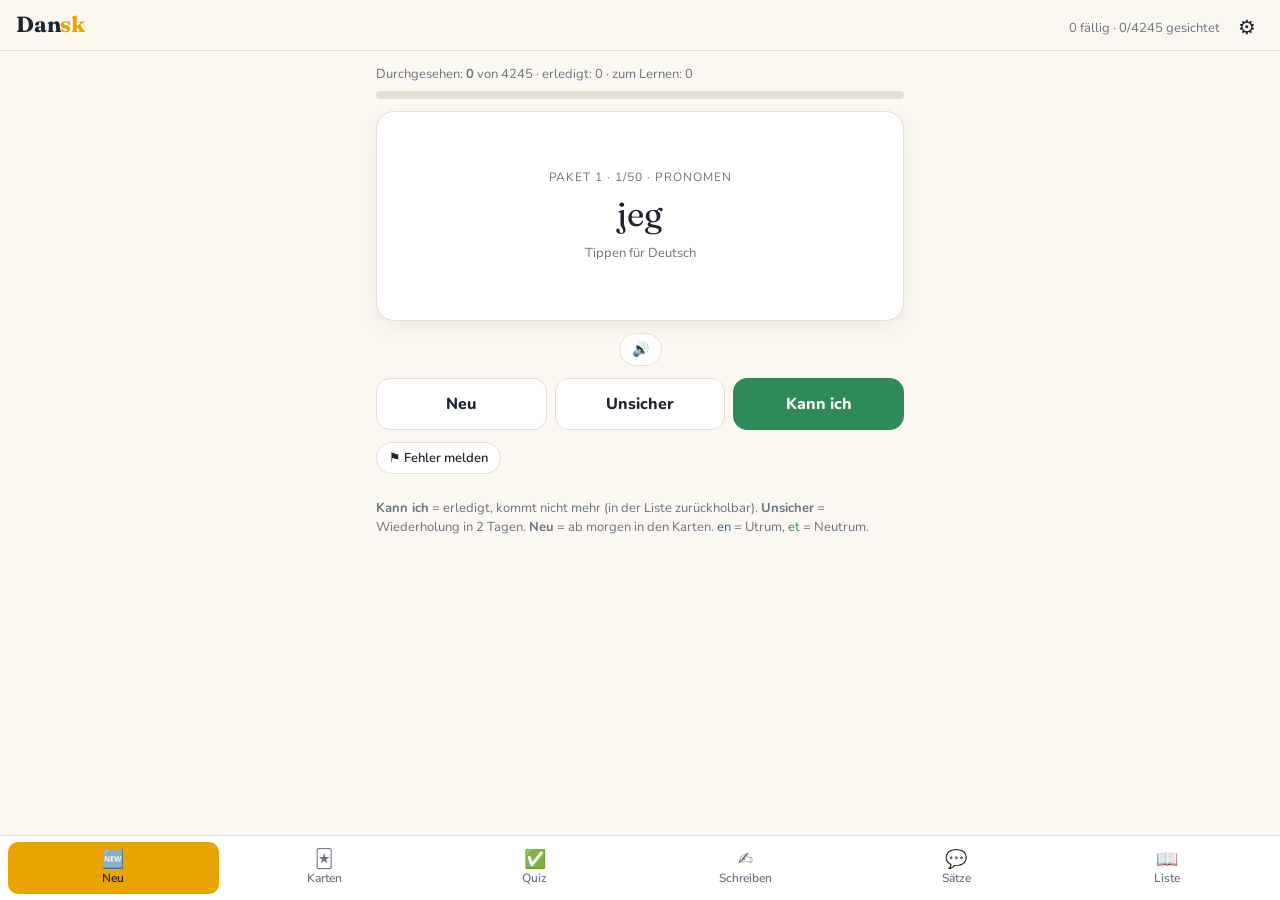
==== commit 9dcb3c20: "Dänisch: Wortblock bis Formrang 9800 (+1156 Wörter, gesamt 4245) Co-Authored-By: Claude Opus 5.5 <no" ====
--- a/daenisch/index.html
+++ b/daenisch/index.html
@@ -24,6 +24,6 @@
   <button data-v="saetze"><span class="ico">💬</span>Sätze</button>
   <button data-v="liste"><span class="ico">📖</span>Liste</button>
 </nav>
-<script>window.LANG={"key":"dansk","name":"Dänisch","code":"DA","tts":"da-DK","title":"Dansk","h1":"Dan<span>sk<\/span>","articles":{"en":"a1","et":"a2"},"colors":{"a1":"#1F5FA8","a2":"#2E8B57","a1Dark":"#6FA6E8","a2Dark":"#5CC08A"},"legend":"<span class=\"a1\">en<\/span> = Utrum, <span class=\"a2\">et<\/span> = Neutrum.","placeholder":"en / et / at …","fold":[["æ","ae"],["ø","oe"],["å","aa"]],"toleranceHint":"æ/ø/å werden tolerant geprüft (ae/oe/aa zählt, korrekte Schreibweise wird angezeigt). Verben mit „at“.","codePrefix":"DA1:","features":{"modes":["durchgang","karten","quiz","schreiben","saetze","liste"],"firstPass":true,"packSize":50,"mic":true,"report":true}};window.DATA={"vokabeln":[{"id":"jeg","es":"jeg","de":"ich","t":"Pronomen","d":"2026-10-14","f":"mig (mich/mir); min, mit, mine (mein)","ex":"Jeg bor i Graz.","exde":"Ich wohne in Graz."},{"id":"det","es":"det","de":"es; das (bei et-Wörtern)","t":"Pronomen","d":"2026-10-14","f":"det store hus","ex":"Det regner i dag.","exde":"Es regnet heute."},{"id":"at være","es":"at være","de":"sein","t":"Verben","d":"2026-10-14","f":"er, var, været","ex":"Hun er læge.","exde":"Sie ist Ärztin."},{"id":"du","es":"du","de":"du","t":"Pronomen","d":"2026-10-14","f":"dig (dich/dir); din, dit, dine (dein)","ex":"Du må gerne komme.","exde":"Du darfst gerne kommen."},{"id":"ikke","es":"ikke","de":"nicht","t":"Adverbien","d":"2026-10-14","ex":"Jeg forstår det ikke.","exde":"Ich verstehe das nicht."},{"id":"at","es":"at","de":"dass; zu (vor Infinitiv)","t":"Konjunktionen","d":"2026-10-14","ex":"Jeg tror, at han kommer.","exde":"Ich glaube, dass er kommt."},{"id":"i","es":"i","de":"in; seit (Zeit)","t":"Präpositionen","d":"2026-10-14","f":"i går, i dag, i morgen","ex":"Vi har boet her i ti år.","exde":"Wir wohnen seit zehn Jahren hier."},{"id":"og","es":"og","de":"und","t":"Konjunktionen","d":"2026-10-14","ex":"Kaffe og kage, tak.","exde":"Kaffee und Kuchen, bitte."},{"id":"at have","es":"at have","de":"haben","t":"Verben","d":"2026-10-14","f":"har, havde, haft","ex":"Vi har to børn.","exde":"Wir haben zwei Kinder."},{"id":"vi","es":"vi","de":"wir","t":"Pronomen","d":"2026-10-14","f":"os (uns); vores (unser)","ex":"Vi ses i morgen.","exde":"Wir sehen uns morgen."},{"id":"til","es":"til","de":"zu, nach; für","t":"Präpositionen","d":"2026-10-14","f":"til at (um zu)","ex":"Vi kører til København.","exde":"Wir fahren nach Kopenhagen."},{"id":"på","es":"på","de":"auf; an; in (Ort)","t":"Präpositionen","d":"2026-10-14","ex":"Bogen ligger på bordet.","exde":"Das Buch liegt auf dem Tisch."},{"id":"hvad","es":"hvad","de":"was","t":"Pronomen","d":"2026-10-14","f":"hvad for en (was für ein)","ex":"Hvad laver du?","exde":"Was machst du?"},{"id":"med","es":"med","de":"mit","t":"Präpositionen","d":"2026-10-14","ex":"Kommer du med?","exde":"Kommst du mit?"},{"id":"så","es":"så","de":"so; dann; also","t":"Adverbien","d":"2026-10-14","ex":"Først spiser vi, så går vi.","exde":"Zuerst essen wir, dann gehen wir."},{"id":"for","es":"for","de":"für; denn; zu (vor Adjektiv)","t":"Präpositionen","d":"2026-10-14","ex":"Tak for hjælpen.","exde":"Danke für die Hilfe."},{"id":"der","es":"der","de":"da, dort; es (es gibt); der/die/das (Relativ)","t":"Adverbien","d":"2026-10-14","f":"der er (es gibt)","ex":"Der er ingen mælk.","exde":"Es gibt keine Milch."},{"id":"han","es":"han","de":"er","t":"Pronomen","d":"2026-10-14","f":"ham (ihn/ihm); hans (sein)","ex":"Han hedder Peter.","exde":"Er heißt Peter."},{"id":"de","es":"de","de":"sie (Plural); die (Artikel vor Adj.)","t":"Pronomen","d":"2026-10-14","f":"dem (sie/ihnen); deres (ihr)","ex":"De bor på landet.","exde":"Sie wohnen auf dem Land."},{"id":"den","es":"den","de":"er/sie/es (en-Wort); der/die (vor Adj.)","t":"Pronomen","d":"2026-10-14","f":"den røde bil","ex":"Hvor er nøglen? Den ligger her.","exde":"Wo ist der Schlüssel? Er liegt hier."},{"id":"at kunne","es":"at kunne","de":"können","t":"Verben","d":"2026-10-14","f":"kan, kunne, kunnet","ex":"Kan du hjælpe mig?","exde":"Kannst du mir helfen?"},{"id":"af","es":"af","de":"von; aus","t":"Präpositionen","d":"2026-10-14","ex":"Huset er lavet af træ.","exde":"Das Haus ist aus Holz."},{"id":"at ville","es":"at ville","de":"wollen; werden (Futur)","t":"Verben","d":"2026-10-14","f":"vil, ville, villet","ex":"Jeg vil gerne have en kop te.","exde":"Ich hätte gern eine Tasse Tee."},{"id":"her","es":"her","de":"hier","t":"Adverbien","d":"2026-10-14","ex":"Kom her!","exde":"Komm her!"},{"id":"at skulle","es":"at skulle","de":"sollen; müssen; werden (Plan)","t":"Verben","d":"2026-10-14","f":"skal, skulle, skullet","ex":"Jeg skal på arbejde i morgen.","exde":"Ich muss morgen zur Arbeit."},{"id":"men","es":"men","de":"aber","t":"Konjunktionen","d":"2026-10-14","ex":"Det er dyrt, men godt.","exde":"Es ist teuer, aber gut."},{"id":"ved","es":"ved","de":"bei; an","t":"Präpositionen","d":"2026-10-14","f":"ved siden af (neben)","ex":"Vi bor ved havet.","exde":"Wir wohnen am Meer."},{"id":"om","es":"om","de":"über; um; ob; in (Zeit)","t":"Präpositionen","d":"2026-10-14","f":"om morgenen (morgens); om en uge (in einer Woche)","ex":"Han spurgte, om jeg var træt.","exde":"Er fragte, ob ich müde sei."},{"id":"nu","es":"nu","de":"jetzt","t":"Adverbien","d":"2026-10-14","ex":"Nu skal vi gå.","exde":"Jetzt müssen wir gehen."},{"id":"ja","es":"ja","de":"ja","t":"Ausdrücke","d":"2026-10-14","ex":"Ja, det tror jeg.","exde":"Ja, das glaube ich."},{"id":"som","es":"som","de":"wie; als; der/die/das (Relativ)","t":"Konjunktionen","d":"2026-10-14","ex":"Manden, som bor her, er læge.","exde":"Der Mann, der hier wohnt, ist Arzt."},{"id":"hun","es":"hun","de":"sie (Singular)","t":"Pronomen","d":"2026-10-14","f":"hende (sie/ihr); hendes (ihr)","ex":"Hun kommer fra Norge.","exde":"Sie kommt aus Norwegen."},{"id":"nej","es":"nej","de":"nein","t":"Ausdrücke","d":"2026-10-14","ex":"Nej tak.","exde":"Nein danke."},{"id":"noget","es":"noget","de":"etwas; einige","t":"Pronomen","d":"2026-10-14","f":"nogen (jemand); nogle (einige)","ex":"Vil du have noget at drikke?","exde":"Möchtest du etwas zu trinken?"},{"id":"bare","es":"bare","de":"nur; einfach; bloß","t":"Adverbien","d":"2026-10-14","ex":"Det er bare en lille fejl.","exde":"Das ist nur ein kleiner Fehler."},{"id":"hvor","es":"hvor","de":"wo; wie (vor Adj.)","t":"Adverbien","d":"2026-10-14","f":"hvor meget (wie viel)","ex":"Hvor bor du?","exde":"Wo wohnst du?"},{"id":"at måtte","es":"at måtte","de":"dürfen; müssen","t":"Verben","d":"2026-10-14","f":"må, måtte, måttet","ex":"Du må ikke ryge her.","exde":"Du darfst hier nicht rauchen."},{"id":"hvis","es":"hvis","de":"wenn, falls; wessen","t":"Konjunktionen","d":"2026-10-14","ex":"Hvis det regner, bliver vi hjemme.","exde":"Wenn es regnet, bleiben wir zu Hause."},{"id":"at komme","es":"at komme","de":"kommen","t":"Verben","d":"2026-10-14","f":"kommer, kom, kommet","ex":"Hvornår kommer toget?","exde":"Wann kommt der Zug?"},{"id":"ud","es":"ud","de":"hinaus, heraus","t":"Adverbien","d":"2026-10-14","f":"ude (draußen)","ex":"Vi går ud at spise.","exde":"Wir gehen essen."},{"id":"godt","es":"godt","de":"gut (Adverb)","t":"Adverbien","d":"2026-10-14","ex":"Det smager godt.","exde":"Das schmeckt gut."},{"id":"fra","es":"fra","de":"von, aus","t":"Präpositionen","d":"2026-10-14","ex":"Jeg kommer fra Østrig.","exde":"Ich komme aus Österreich."},{"id":"at se","es":"at se","de":"sehen","t":"Verben","d":"2026-10-14","f":"ser, så, set","ex":"Har du set filmen?","exde":"Hast du den Film gesehen?"},{"id":"at gøre","es":"at gøre","de":"tun, machen","t":"Verben","d":"2026-10-14","f":"gør, gjorde, gjort","ex":"Hvad gør vi nu?","exde":"Was machen wir jetzt?"},{"id":"hvorfor","es":"hvorfor","de":"warum","t":"Adverbien","d":"2026-10-14","ex":"Hvorfor kommer du så sent?","exde":"Warum kommst du so spät?"},{"id":"alle","es":"alle","de":"alle","t":"Pronomen","d":"2026-10-14","f":"al, alt (all, alles)","ex":"Alle er velkomne.","exde":"Alle sind willkommen."},{"id":"lige","es":"lige","de":"gerade; genau; gleich","t":"Adverbien","d":"2026-10-14","f":"lige nu (gerade jetzt)","ex":"Jeg kommer lige om lidt.","exde":"Ich komme gleich."},{"id":"op","es":"op","de":"hinauf, herauf","t":"Adverbien","d":"2026-10-14","f":"oppe (oben)","ex":"Han står tidligt op.","exde":"Er steht früh auf."},{"id":"sig","es":"sig","de":"sich","t":"Pronomen","d":"2026-10-14","f":"sin, sit, sine (sein/ihr eigener)","ex":"Hun glæder sig til ferien.","exde":"Sie freut sich auf den Urlaub."},{"id":"hvordan","es":"hvordan","de":"wie","t":"Adverbien","d":"2026-10-14","ex":"Hvordan har du det?","exde":"Wie geht es dir?"},{"id":"at tro","es":"at tro","de":"glauben","t":"Verben","d":"2026-10-14","f":"tror, troede, troet","ex":"Jeg tror ikke på det.","exde":"Ich glaube nicht daran."},{"id":"tak","es":"tak","de":"danke","t":"Ausdrücke","d":"2026-10-14","f":"mange tak; tak for sidst","ex":"Tak for maden!","exde":"Danke für das Essen!"},{"id":"at lade","es":"at lade","de":"lassen","t":"Verben","d":"2026-10-14","f":"lader, lod, ladet","ex":"Lad os gå!","exde":"Lass uns gehen!"},{"id":"eller","es":"eller","de":"oder","t":"Konjunktionen","d":"2026-10-14","ex":"Kaffe eller te?","exde":"Kaffee oder Tee?"},{"id":"meget","es":"meget","de":"sehr; viel","t":"Adverbien","d":"2026-10-14","ex":"Det er meget koldt i dag.","exde":"Es ist heute sehr kalt."},{"id":"nok","es":"nok","de":"wohl; genug","t":"Adverbien","d":"2026-10-14","ex":"Han kommer nok i morgen.","exde":"Er kommt wohl morgen."},{"id":"at få","es":"at få","de":"bekommen; dürfen","t":"Verben","d":"2026-10-14","f":"får, fik, fået","ex":"Må jeg få regningen?","exde":"Kann ich die Rechnung bekommen?"},{"id":"da","es":"da","de":"als (Vergangenheit); da (Grund); doch","t":"Konjunktionen","d":"2026-10-14","ex":"Da jeg var barn, boede vi i Aarhus.","exde":"Als ich ein Kind war, wohnten wir in Aarhus."},{"id":"ingen","es":"ingen","de":"kein; niemand","t":"Pronomen","d":"2026-10-14","f":"intet, ingen (kein); ingenting (nichts)","ex":"Der er ingen hjemme.","exde":"Es ist niemand zu Hause."},{"id":"man","es":"man","de":"man","t":"Pronomen","d":"2026-10-14","f":"en (einen/einem); ens (sein)","ex":"Man må ikke parkere her.","exde":"Man darf hier nicht parken."},{"id":"at gå","es":"at gå","de":"gehen","t":"Verben","d":"2026-10-14","f":"går, gik, gået","ex":"Vi går en tur i parken.","exde":"Wir gehen im Park spazieren."},{"id":"hvem","es":"hvem","de":"wer","t":"Pronomen","d":"2026-10-14","ex":"Hvem er det?","exde":"Wer ist das?"},{"id":"at blive","es":"at blive","de":"werden; bleiben","t":"Verben","d":"2026-10-14","f":"bliver, blev, blevet","ex":"Det bliver koldt i nat.","exde":"Es wird heute Nacht kalt."},{"id":"efter","es":"efter","de":"nach; hinter","t":"Präpositionen","d":"2026-10-14","ex":"Vi ses efter arbejde.","exde":"Wir sehen uns nach der Arbeit."},{"id":"at sige","es":"at sige","de":"sagen","t":"Verben","d":"2026-10-14","f":"siger, sagde, sagt","ex":"Hvad sagde du?","exde":"Was hast du gesagt?"},{"id":"tilbage","es":"tilbage","de":"zurück","t":"Adverbien","d":"2026-10-14","ex":"Hvornår kommer du tilbage?","exde":"Wann kommst du zurück?"},{"id":"når","es":"når","de":"wenn (wiederholt/Zukunft)","t":"Konjunktionen","d":"2026-10-14","ex":"Ring, når du er hjemme.","exde":"Ruf an, wenn du zu Hause bist."},{"id":"måske","es":"måske","de":"vielleicht","t":"Adverbien","d":"2026-10-14","ex":"Måske kommer hun i aften.","exde":"Vielleicht kommt sie heute Abend."},{"id":"også","es":"også","de":"auch","t":"Adverbien","d":"2026-10-14","ex":"Jeg kan også lide jazz.","exde":"Ich mag auch Jazz."},{"id":"jo","es":"jo","de":"ja, doch (Partikel)","t":"Adverbien","d":"2026-10-14","ex":"Det ved du jo godt.","exde":"Das weißt du ja."},{"id":"ind","es":"ind","de":"hinein, herein","t":"Adverbien","d":"2026-10-14","f":"inde (drinnen)","ex":"Kom ind!","exde":"Komm herein!"},{"id":"hej","es":"hej","de":"hallo; tschüss","t":"Ausdrücke","d":"2026-10-14","f":"hej hej (tschüss)","ex":"Hej, hvordan går det?","exde":"Hallo, wie geht's?"},{"id":"mere","es":"mere","de":"mehr","t":"Adverbien","d":"2026-10-14","f":"meget, mere, mest","ex":"Vil du have mere kaffe?","exde":"Möchtest du mehr Kaffee?"},{"id":"lidt","es":"lidt","de":"ein bisschen, etwas","t":"Adverbien","d":"2026-10-14","ex":"Kan du tale lidt langsommere?","exde":"Kannst du etwas langsamer sprechen?"},{"id":"aldrig","es":"aldrig","de":"nie","t":"Adverbien","d":"2026-10-14","ex":"Jeg har aldrig været i Island.","exde":"Ich war noch nie in Island."},{"id":"selv","es":"selv","de":"selbst","t":"Pronomen","d":"2026-10-14","ex":"Det har jeg selv lavet.","exde":"Das habe ich selbst gemacht."},{"id":"en far","es":"en far","de":"der Vater","t":"Substantive","d":"2026-10-14","f":"faren, fædre, fædrene","ex":"Min far er pensioneret.","exde":"Mein Vater ist pensioniert."},{"id":"over","es":"over","de":"über","t":"Präpositionen","d":"2026-10-14","ex":"Lampen hænger over bordet.","exde":"Die Lampe hängt über dem Tisch."},{"id":"to","es":"to","de":"zwei","t":"Zahlen","d":"2026-10-14","ex":"Vi har to katte.","exde":"Wir haben zwei Katzen."},{"id":"kun","es":"kun","de":"nur (Menge)","t":"Adverbien","d":"2026-10-14","ex":"Der er kun én billet tilbage.","exde":"Es ist nur noch eine Karte übrig."},{"id":"sådan","es":"sådan","de":"so, solch; so etwas","t":"Adverbien","d":"2026-10-14","ex":"Sådan gør man det.","exde":"So macht man das."},{"id":"I","es":"I","de":"ihr","t":"Pronomen","d":"2026-10-14","f":"jer (euch); jeres (euer)","ex":"Kommer I også?","exde":"Kommt ihr auch?"},{"id":"igen","es":"igen","de":"wieder","t":"Adverbien","d":"2026-10-14","ex":"Prøv igen!","exde":"Versuch es wieder!"},{"id":"en mor","es":"en mor","de":"die Mutter","t":"Substantive","d":"2026-10-14","f":"moren, mødre, mødrene","ex":"Min mor ringer hver søndag.","exde":"Meine Mutter ruft jeden Sonntag an."},{"id":"sammen","es":"sammen","de":"zusammen","t":"Adverbien","d":"2026-10-14","ex":"Vi spiser sammen i aften.","exde":"Wir essen heute Abend zusammen."},{"id":"at tage","es":"at tage","de":"nehmen","t":"Verben","d":"2026-10-14","f":"tager, tog, taget","ex":"Jeg tager bussen.","exde":"Ich nehme den Bus."},{"id":"en mand","es":"en mand","de":"der Mann","t":"Substantive","d":"2026-10-14","f":"manden, mænd, mændene","ex":"Manden i butikken var flink.","exde":"Der Mann im Geschäft war nett."},{"id":"hel","es":"hel","de":"ganz","t":"Adjektive","d":"2026-10-14","f":"helt, hele","ex":"Hun sov hele dagen.","exde":"Sie schlief den ganzen Tag."},{"id":"en dag","es":"en dag","de":"der Tag","t":"Substantive","d":"2026-10-14","f":"dagen, dage, dagene","ex":"God dag!","exde":"Guten Tag!"},{"id":"fordi","es":"fordi","de":"weil","t":"Konjunktionen","d":"2026-10-14","ex":"Jeg bliver hjemme, fordi jeg er syg.","exde":"Ich bleibe zu Hause, weil ich krank bin."},{"id":"end","es":"end","de":"als (Vergleich)","t":"Konjunktionen","d":"2026-10-14","ex":"Han er ældre end mig.","exde":"Er ist älter als ich."},{"id":"undskyld","es":"undskyld","de":"Entschuldigung","t":"Ausdrücke","d":"2026-10-14","f":"at undskylde (sich entschuldigen)","ex":"Undskyld, hvor er stationen?","exde":"Entschuldigung, wo ist der Bahnhof?"},{"id":"før","es":"før","de":"vor; bevor; früher","t":"Präpositionen","d":"2026-10-14","ex":"Vi skal være der før klokken otte.","exde":"Wir müssen vor acht Uhr dort sein."},{"id":"at holde","es":"at holde","de":"halten; lieben (holde af)","t":"Verben","d":"2026-10-14","f":"holder, holdt, holdt","ex":"Hold fast!","exde":"Halt dich fest!"},{"id":"væk","es":"væk","de":"weg","t":"Adverbien","d":"2026-10-14","ex":"Hunden løb væk.","exde":"Der Hund lief weg."},{"id":"denne","es":"denne","de":"dieser","t":"Pronomen","d":"2026-10-14","f":"dette, disse","ex":"Denne bog er spændende.","exde":"Dieses Buch ist spannend."},{"id":"et år","es":"et år","de":"das Jahr","t":"Substantive","d":"2026-10-14","f":"året, år, årene","ex":"Godt nytår!","exde":"Gutes neues Jahr!"},{"id":"ned","es":"ned","de":"hinunter, herunter","t":"Adverbien","d":"2026-10-14","f":"nede (unten)","ex":"Sæt dig ned!","exde":"Setz dich!"},{"id":"helt","es":"helt","de":"ganz, völlig","t":"Adverbien","d":"2026-10-14","ex":"Det er helt i orden.","exde":"Das ist völlig in Ordnung."},{"id":"en tid","es":"en tid","de":"die Zeit; der Termin","t":"Substantive","d":"2026-10-14","f":"tiden, tider, tiderne","ex":"Jeg har ikke tid i dag.","exde":"Ich habe heute keine Zeit."},{"id":"god","es":"god","de":"gut","t":"Adjektive","d":"2026-10-14","f":"godt, gode; bedre, bedst","ex":"Det er en god idé.","exde":"Das ist eine gute Idee."},{"id":"en gang","es":"en gang","de":"das Mal; der Gang (Flur)","t":"Substantive","d":"2026-10-14","f":"gangen, gange, gangene","ex":"Jeg har været der én gang.","exde":"Ich war einmal dort."},{"id":"at lave","es":"at lave","de":"machen; kochen","t":"Verben","d":"2026-10-14","f":"laver, lavede, lavet","ex":"Hvad skal vi lave til middag?","exde":"Was kochen wir zum Abendessen?"},{"id":"et sted","es":"et sted","de":"der Ort, die Stelle","t":"Substantive","d":"2026-10-14","f":"stedet, steder, stederne","ex":"Det er et hyggeligt sted.","exde":"Das ist ein gemütlicher Ort."},{"id":"mange","es":"mange","de":"viele","t":"Adjektive","d":"2026-10-14","f":"mange, flere, flest","ex":"Der er mange turister om sommeren.","exde":"Im Sommer gibt es viele Touristen."},{"id":"folk","es":"folk","de":"Leute","t":"Substantive","d":"2026-10-14","f":"folkene","ex":"Folk siger så meget.","exde":"Die Leute sagen so viel."},{"id":"at tale","es":"at tale","de":"sprechen","t":"Verben","d":"2026-10-14","f":"taler, talte, talt","ex":"Taler du dansk?","exde":"Sprichst du Dänisch?"},{"id":"at mene","es":"at mene","de":"meinen","t":"Verben","d":"2026-10-14","f":"mener, mente, ment","ex":"Hvad mener du med det?","exde":"Was meinst du damit?"},{"id":"en ting","es":"en ting","de":"das Ding, die Sache","t":"Substantive","d":"2026-10-14","f":"tingen, ting, tingene","ex":"Der er mange ting at gøre.","exde":"Es gibt viele Dinge zu tun."},{"id":"siden","es":"siden","de":"seit; seitdem; später","t":"Präpositionen","d":"2026-10-14","ex":"Jeg har ikke set ham siden jul.","exde":"Ich habe ihn seit Weihnachten nicht gesehen."},{"id":"at finde","es":"at finde","de":"finden","t":"Verben","d":"2026-10-14","f":"finder, fandt, fundet","ex":"Jeg kan ikke finde mine nøgler.","exde":"Ich finde meine Schlüssel nicht."},{"id":"altid","es":"altid","de":"immer","t":"Adverbien","d":"2026-10-14","ex":"Han kommer altid for sent.","exde":"Er kommt immer zu spät."},{"id":"at bruge","es":"at bruge","de":"brauchen; benutzen","t":"Verben","d":"2026-10-14","f":"bruger, brugte, brugt","ex":"Må jeg bruge din telefon?","exde":"Darf ich dein Telefon benutzen?"},{"id":"stadig","es":"stadig","de":"immer noch","t":"Adverbien","d":"2026-10-14","ex":"Bor du stadig i Graz?","exde":"Wohnst du immer noch in Graz?"},{"id":"hjem","es":"hjem","de":"nach Hause","t":"Adverbien","d":"2026-10-14","f":"hjemme (zu Hause)","ex":"Jeg går hjem nu.","exde":"Ich gehe jetzt nach Hause."},{"id":"virkelig","es":"virkelig","de":"wirklich","t":"Adverbien","d":"2026-10-14","ex":"Det var virkelig dejligt.","exde":"Das war wirklich schön."},{"id":"fint","es":"fint","de":"fein; in Ordnung","t":"Adverbien","d":"2026-10-14","ex":"Det er helt fint.","exde":"Das ist völlig in Ordnung."},{"id":"anden","es":"anden","de":"anderer; zweiter","t":"Adjektive","d":"2026-10-14","f":"andet, andre","ex":"Har du en anden farve?","exde":"Haben Sie eine andere Farbe?"},{"id":"lille","es":"lille","de":"klein","t":"Adjektive","d":"2026-10-14","f":"lille, små; mindre, mindst","ex":"Vi har et lille hus.","exde":"Wir haben ein kleines Haus."},{"id":"at kende","es":"at kende","de":"kennen","t":"Verben","d":"2026-10-14","f":"kender, kendte, kendt","ex":"Kender du ham?","exde":"Kennst du ihn?"},{"id":"at elske","es":"at elske","de":"lieben","t":"Verben","d":"2026-10-14","f":"elsker, elskede, elsket","ex":"Jeg elsker dig.","exde":"Ich liebe dich."},{"id":"et liv","es":"et liv","de":"das Leben","t":"Substantive","d":"2026-10-14","f":"livet, liv, livene","ex":"Sådan er livet.","exde":"So ist das Leben."},{"id":"intet","es":"intet","de":"nichts; kein (et-Wort)","t":"Pronomen","d":"2026-10-14","ex":"Der skete intet.","exde":"Es geschah nichts."},{"id":"en ret","es":"en ret","de":"das Recht; das Gericht (Speise)","t":"Substantive","d":"2026-10-14","f":"retten, retter, retterne","ex":"Du har ret.","exde":"Du hast recht."},{"id":"gerne","es":"gerne","de":"gern","t":"Adverbien","d":"2026-10-14","f":"hellere, helst","ex":"Jeg vil gerne have et glas vand.","exde":"Ich hätte gern ein Glas Wasser."},{"id":"uden","es":"uden","de":"ohne","t":"Präpositionen","d":"2026-10-14","ex":"Kaffe uden sukker, tak.","exde":"Kaffee ohne Zucker, bitte."},{"id":"at vente","es":"at vente","de":"warten","t":"Verben","d":"2026-10-14","f":"venter, ventede, ventet","ex":"Vent lidt!","exde":"Warte kurz!"},{"id":"vel","es":"vel","de":"wohl; doch (Frage)","t":"Adverbien","d":"2026-10-14","ex":"Du kommer vel i morgen?","exde":"Du kommst doch morgen?"},{"id":"at kunne lide","es":"at kunne lide","de":"mögen","t":"Verben","d":"2026-10-14","f":"kan lide, kunne lide, kunnet lide","ex":"Jeg kan godt lide fisk.","exde":"Ich mag Fisch."},{"id":"at hjælpe","es":"at hjælpe","de":"helfen","t":"Verben","d":"2026-10-14","f":"hjælper, hjalp, hjulpet","ex":"Kan jeg hjælpe dig?","exde":"Kann ich dir helfen?"},{"id":"mod","es":"mod","de":"gegen; nach (Richtung)","t":"Präpositionen","d":"2026-10-14","f":"imod","ex":"Vi kører mod nord.","exde":"Wir fahren nach Norden."},{"id":"tre","es":"tre","de":"drei","t":"Zahlen","d":"2026-10-14","ex":"Klokken er tre.","exde":"Es ist drei Uhr."},{"id":"at vide","es":"at vide","de":"wissen","t":"Verben","d":"2026-10-14","f":"ved, vidste, vidst","ex":"Det ved jeg ikke.","exde":"Das weiß ich nicht."},{"id":"en gud","es":"en gud","de":"der Gott","t":"Substantive","d":"2026-10-14","f":"guden, guder, guderne","ex":"Gud ved!","exde":"Weiß Gott!"},{"id":"klar","es":"klar","de":"klar; bereit, fertig","t":"Adjektive","d":"2026-10-14","f":"klart, klare","ex":"Er du klar?","exde":"Bist du fertig?"},{"id":"bedre","es":"bedre","de":"besser","t":"Adjektive","d":"2026-10-14","f":"god, bedre, bedst","ex":"Det går bedre i dag.","exde":"Heute geht es besser."},{"id":"en vej","es":"en vej","de":"der Weg; die Straße","t":"Substantive","d":"2026-10-14","f":"vejen, veje, vejene","ex":"Kan du vise mig vejen?","exde":"Kannst du mir den Weg zeigen?"},{"id":"sidste","es":"sidste","de":"letzter","t":"Adjektive","d":"2026-10-14","ex":"Det var sidste gang.","exde":"Das war das letzte Mal."},{"id":"at ske","es":"at ske","de":"geschehen, passieren","t":"Verben","d":"2026-10-14","f":"sker, skete, sket","ex":"Hvad er der sket?","exde":"Was ist passiert?"},{"id":"død","es":"død","de":"tot","t":"Adjektive","d":"2026-10-14","f":"dødt, døde","ex":"Planten er død.","exde":"Die Pflanze ist tot."},{"id":"samme","es":"samme","de":"derselbe, gleich","t":"Adjektive","d":"2026-10-14","ex":"Vi har samme bil.","exde":"Wir haben dasselbe Auto."},{"id":"at forstå","es":"at forstå","de":"verstehen","t":"Verben","d":"2026-10-14","f":"forstår, forstod, forstået","ex":"Jeg forstår godt dansk.","exde":"Ich verstehe gut Dänisch."},{"id":"et arbejde","es":"et arbejde","de":"die Arbeit","t":"Substantive","d":"2026-10-14","f":"arbejdet, arbejder, arbejderne","ex":"Hun har et nyt arbejde.","exde":"Sie hat eine neue Arbeit."},{"id":"at arbejde","es":"at arbejde","de":"arbeiten","t":"Verben","d":"2026-10-14","f":"arbejder, arbejdede, arbejdet","ex":"Jeg arbejder som læge.","exde":"Ich arbeite als Arzt."},{"id":"at nå","es":"at nå","de":"erreichen, schaffen","t":"Verben","d":"2026-10-14","f":"når, nåede, nået","ex":"Vi nåede toget.","exde":"Wir haben den Zug erreicht."},{"id":"at høre","es":"at høre","de":"hören","t":"Verben","d":"2026-10-14","f":"hører, hørte, hørt","ex":"Hørte du det?","exde":"Hast du das gehört?"},{"id":"første","es":"første","de":"erster","t":"Adjektive","d":"2026-10-14","ex":"Det er første gang, jeg er her.","exde":"Ich bin zum ersten Mal hier."},{"id":"at give","es":"at give","de":"geben","t":"Verben","d":"2026-10-14","f":"giver, gav, givet","ex":"Giv mig lige saltet.","exde":"Gib mir mal das Salz."},{"id":"penge","es":"penge","de":"das Geld (Pl.)","t":"Substantive","d":"2026-10-14","f":"pengene","ex":"Jeg har ingen penge på mig.","exde":"Ich habe kein Geld dabei."},{"id":"en hjælp","es":"en hjælp","de":"die Hilfe","t":"Substantive","d":"2026-10-14","f":"hjælpen","ex":"Tak for hjælpen!","exde":"Danke für die Hilfe!"},{"id":"hen","es":"hen","de":"hin (Richtung)","t":"Adverbien","d":"2026-10-14","f":"henne (dort)","ex":"Hvor skal du hen?","exde":"Wohin gehst du?"},{"id":"en ven","es":"en ven","de":"der Freund","t":"Substantive","d":"2026-10-14","f":"vennen, venner, vennerne","ex":"Han er min bedste ven.","exde":"Er ist mein bester Freund."},{"id":"en aften","es":"en aften","de":"der Abend","t":"Substantive","d":"2026-10-14","f":"aftenen, aftener, aftenerne","ex":"God aften!","exde":"Guten Abend!"},{"id":"at burde","es":"at burde","de":"sollen (sollte)","t":"Verben","d":"2026-10-14","f":"bør, burde, burdet","ex":"Du burde gå til lægen.","exde":"Du solltest zum Arzt gehen."},{"id":"længe","es":"længe","de":"lange","t":"Adverbien","d":"2026-10-14","f":"længere, længst","ex":"Hvor længe bliver du?","exde":"Wie lange bleibst du?"},{"id":"eneste","es":"eneste","de":"einzig","t":"Adjektive","d":"2026-10-14","ex":"Det er den eneste løsning.","exde":"Das ist die einzige Lösung."},{"id":"en morgen","es":"en morgen","de":"der Morgen","t":"Substantive","d":"2026-10-14","f":"morgenen, morgener, morgenerne","ex":"God morgen!","exde":"Guten Morgen!"},{"id":"endnu","es":"endnu","de":"noch; schon (Frage)","t":"Adverbien","d":"2026-10-14","f":"endnu ikke (noch nicht)","ex":"Er han kommet endnu?","exde":"Ist er schon gekommen?"},{"id":"under","es":"under","de":"unter; während","t":"Präpositionen","d":"2026-10-14","ex":"Katten sover under sengen.","exde":"Die Katze schläft unter dem Bett."},{"id":"en skat","es":"en skat","de":"der Schatz; die Steuer","t":"Substantive","d":"2026-10-14","f":"skatten, skatte, skattene","ex":"Hej skat!","exde":"Hallo Schatz!"},{"id":"at synes","es":"at synes","de":"finden, meinen","t":"Verben","d":"2026-10-14","f":"synes, syntes, syntes","ex":"Hvad synes du om filmen?","exde":"Wie findest du den Film?"},{"id":"at stå","es":"at stå","de":"stehen","t":"Verben","d":"2026-10-14","f":"står, stod, stået","ex":"Bussen står ved stationen.","exde":"Der Bus steht am Bahnhof."},{"id":"at fortælle","es":"at fortælle","de":"erzählen","t":"Verben","d":"2026-10-14","f":"fortæller, fortalte, fortalt","ex":"Fortæl mig om din ferie.","exde":"Erzähl mir von deinem Urlaub."},{"id":"sikker","es":"sikker","de":"sicher","t":"Adjektive","d":"2026-10-14","f":"sikkert, sikre","ex":"Er du sikker?","exde":"Bist du sicher?"},{"id":"et navn","es":"et navn","de":"der Name","t":"Substantive","d":"2026-10-14","f":"navnet, navne, navnene","ex":"Hvad er dit navn?","exde":"Wie ist dein Name?"},{"id":"en måde","es":"en måde","de":"die Art, Weise","t":"Substantive","d":"2026-10-14","f":"måden, måder, måderne","ex":"På den måde går det hurtigere.","exde":"Auf diese Weise geht es schneller."},{"id":"hos","es":"hos","de":"bei (Person)","t":"Präpositionen","d":"2026-10-14","ex":"Jeg bor hos mine forældre.","exde":"Ich wohne bei meinen Eltern."},{"id":"selvfølgelig","es":"selvfølgelig","de":"selbstverständlich","t":"Adverbien","d":"2026-10-14","ex":"Selvfølgelig hjælper jeg dig.","exde":"Selbstverständlich helfe ich dir."},{"id":"et par","es":"et par","de":"das Paar; ein paar","t":"Substantive","d":"2026-10-14","f":"parret, par, parrene","ex":"Om et par dage.","exde":"In ein paar Tagen."},{"id":"at hedde","es":"at hedde","de":"heißen","t":"Verben","d":"2026-10-14","f":"hedder, hed, heddet","ex":"Hvad hedder du?","exde":"Wie heißt du?"},{"id":"nødt til","es":"nødt til","de":"gezwungen, müssen","t":"Adjektive","d":"2026-10-14","f":"være nødt til at","ex":"Jeg er nødt til at gå.","exde":"Ich muss gehen."},{"id":"flere","es":"flere","de":"mehrere; mehr (zählbar)","t":"Adjektive","d":"2026-10-14","f":"mange, flere, flest","ex":"Vi har flere spørgsmål.","exde":"Wir haben mehrere Fragen."},{"id":"at behøve","es":"at behøve","de":"brauchen (müssen)","t":"Verben","d":"2026-10-14","f":"behøver, behøvede, behøvet","ex":"Du behøver ikke at komme.","exde":"Du brauchst nicht zu kommen."},{"id":"hver","es":"hver","de":"jeder","t":"Pronomen","d":"2026-10-14","f":"hvert (et-Wort)","ex":"Han løber hver morgen.","exde":"Er läuft jeden Morgen."},{"id":"først","es":"først","de":"zuerst; erst","t":"Adverbien","d":"2026-10-14","ex":"Først arbejde, så fornøjelse.","exde":"Erst die Arbeit, dann das Vergnügen."},{"id":"engang","es":"engang","de":"einmal (früher/künftig)","t":"Adverbien","d":"2026-10-14","ex":"Der var engang en konge.","exde":"Es war einmal ein König."},{"id":"vist","es":"vist","de":"wohl, anscheinend","t":"Adverbien","d":"2026-10-14","ex":"Det er vist for sent.","exde":"Es ist wohl zu spät."},{"id":"en verden","es":"en verden","de":"die Welt","t":"Substantive","d":"2026-10-14","f":"verdenen, verdener","ex":"Hele verden så med.","exde":"Die ganze Welt sah zu."},{"id":"at betyde","es":"at betyde","de":"bedeuten","t":"Verben","d":"2026-10-14","f":"betyder, betød, betydet","ex":"Hvad betyder det ord?","exde":"Was bedeutet dieses Wort?"},{"id":"ellers","es":"ellers","de":"sonst","t":"Adverbien","d":"2026-10-14","ex":"Skynd dig, ellers kommer du for sent.","exde":"Beeil dich, sonst kommst du zu spät."},{"id":"snart","es":"snart","de":"bald","t":"Adverbien","d":"2026-10-14","ex":"Vi ses snart!","exde":"Bis bald!"},{"id":"stop","es":"stop","de":"Halt!, Stopp!","t":"Ausdrücke","d":"2026-10-14","f":"at stoppe","ex":"Stop! Det er rødt lys.","exde":"Halt! Es ist rot."},{"id":"stor","es":"stor","de":"groß","t":"Adjektive","d":"2026-10-14","f":"stort, store; større, størst","ex":"København er en stor by.","exde":"Kopenhagen ist eine große Stadt."},{"id":"bange","es":"bange","de":"ängstlich; bange sein = Angst haben","t":"Adjektive","d":"2026-10-14","ex":"Er du bange for hunde?","exde":"Hast du Angst vor Hunden?"},{"id":"et barn","es":"et barn","de":"das Kind","t":"Substantive","d":"2026-10-14","f":"barnet, børn, børnene","ex":"De har tre børn.","exde":"Sie haben drei Kinder."},{"id":"næste","es":"næste","de":"nächster","t":"Adjektive","d":"2026-10-14","ex":"Vi ses næste uge.","exde":"Wir sehen uns nächste Woche."},{"id":"faktisk","es":"faktisk","de":"eigentlich, tatsächlich","t":"Adverbien","d":"2026-10-14","ex":"Det er faktisk ret godt.","exde":"Das ist eigentlich ziemlich gut."},{"id":"en søn","es":"en søn","de":"der Sohn","t":"Substantive","d":"2026-10-14","f":"sønnen, sønner, sønnerne","ex":"Vores søn studerer i Wien.","exde":"Unser Sohn studiert in Wien."},{"id":"en pige","es":"en pige","de":"das Mädchen","t":"Substantive","d":"2026-10-14","f":"pigen, piger, pigerne","ex":"Pigen leger i haven.","exde":"Das Mädchen spielt im Garten."},{"id":"en fyr","es":"en fyr","de":"der Kerl, Typ","t":"Substantive","d":"2026-10-14","f":"fyren, fyre, fyrene","ex":"Han er en sød fyr.","exde":"Er ist ein netter Kerl."},{"id":"at prøve","es":"at prøve","de":"versuchen; probieren","t":"Verben","d":"2026-10-14","f":"prøver, prøvede, prøvet","ex":"Må jeg prøve jakken?","exde":"Darf ich die Jacke anprobieren?"},{"id":"ked af det","es":"ked af det","de":"traurig","t":"Adjektive","d":"2026-10-14","f":"ked af (bedauern)","ex":"Hun er ked af det.","exde":"Sie ist traurig."},{"id":"derfor","es":"derfor","de":"deshalb","t":"Adverbien","d":"2026-10-14","ex":"Det regnede, derfor blev vi hjemme.","exde":"Es regnete, deshalb blieben wir zu Hause."},{"id":"en familie","es":"en familie","de":"die Familie","t":"Substantive","d":"2026-10-14","f":"familien, familier, familierne","ex":"Hele familien kommer til jul.","exde":"Die ganze Familie kommt zu Weihnachten."},{"id":"et øjeblik","es":"et øjeblik","de":"der Augenblick","t":"Substantive","d":"2026-10-14","f":"øjeblikket, øjeblikke","ex":"Et øjeblik, tak.","exde":"Einen Augenblick, bitte."},{"id":"ny","es":"ny","de":"neu","t":"Adjektive","d":"2026-10-14","f":"nyt, nye","ex":"Jeg har købt en ny cykel.","exde":"Ich habe ein neues Fahrrad gekauft."},{"id":"ligesom","es":"ligesom","de":"wie; sozusagen","t":"Konjunktionen","d":"2026-10-14","ex":"Han er ligesom sin far.","exde":"Er ist wie sein Vater."},{"id":"alene","es":"alene","de":"allein","t":"Adjektive","d":"2026-10-14","ex":"Hun bor alene.","exde":"Sie wohnt allein."},{"id":"et møde","es":"et møde","de":"die Besprechung, das Treffen","t":"Substantive","d":"2026-10-14","f":"mødet, møder, møderne","ex":"Jeg har et møde klokken ti.","exde":"Ich habe um zehn eine Besprechung."},{"id":"ihjel","es":"ihjel","de":"zu Tode (slå ihjel = umbringen)","t":"Adverbien","d":"2026-10-14","ex":"Jeg keder mig ihjel.","exde":"Ich langweile mich zu Tode."},{"id":"en skyld","es":"en skyld","de":"die Schuld","t":"Substantive","d":"2026-10-14","f":"skylden","ex":"Det er ikke din skyld.","exde":"Das ist nicht deine Schuld."},{"id":"gammel","es":"gammel","de":"alt","t":"Adjektive","d":"2026-10-14","f":"gammelt, gamle; ældre, ældst","ex":"Huset er meget gammelt.","exde":"Das Haus ist sehr alt."},{"id":"galt","es":"galt","de":"falsch, schief","t":"Adverbien","d":"2026-10-14","f":"gal (verrückt; falsch)","ex":"Hvad er der galt?","exde":"Was ist los?"},{"id":"et menneske","es":"et menneske","de":"der Mensch","t":"Substantive","d":"2026-10-14","f":"mennesket, mennesker, menneskerne","ex":"Hun er et godt menneske.","exde":"Sie ist ein guter Mensch."},{"id":"en kone","es":"en kone","de":"die Ehefrau","t":"Substantive","d":"2026-10-14","f":"konen, koner, konerne","ex":"Min kone er sygeplejerske.","exde":"Meine Frau ist Krankenschwester."},{"id":"altså","es":"altså","de":"also","t":"Adverbien","d":"2026-10-14","ex":"Vi ses altså på fredag.","exde":"Wir sehen uns also am Freitag."},{"id":"at ses","es":"at ses","de":"sich sehen, treffen","t":"Verben","d":"2026-10-14","f":"ses, sås","ex":"Vi ses!","exde":"Bis dann!"},{"id":"allerede","es":"allerede","de":"schon, bereits","t":"Adverbien","d":"2026-10-14","ex":"Er du allerede færdig?","exde":"Bist du schon fertig?"},{"id":"en grund","es":"en grund","de":"der Grund","t":"Substantive","d":"2026-10-14","f":"grunden, grunde, grundene","ex":"Der er ingen grund til panik.","exde":"Es gibt keinen Grund zur Panik."},{"id":"en slags","es":"en slags","de":"eine Art, Sorte","t":"Substantive","d":"2026-10-14","f":"slagsen","ex":"Hvilken slags musik kan du lide?","exde":"Welche Art Musik magst du?"},{"id":"stille","es":"stille","de":"still, ruhig","t":"Adjektive","d":"2026-10-14","ex":"Vær stille, babyen sover.","exde":"Sei still, das Baby schläft."},{"id":"én","es":"én","de":"eins (betont)","t":"Zahlen","d":"2026-10-14","f":"ét (et-Wort)","ex":"Jeg vil kun have én.","exde":"Ich möchte nur eins."},{"id":"fem","es":"fem","de":"fünf","t":"Zahlen","d":"2026-10-14","ex":"Vi ses om fem minutter.","exde":"Wir sehen uns in fünf Minuten."},{"id":"hvornår","es":"hvornår","de":"wann","t":"Adverbien","d":"2026-10-14","ex":"Hvornår går toget?","exde":"Wann fährt der Zug?"},{"id":"at ønske","es":"at ønske","de":"wünschen","t":"Verben","d":"2026-10-14","f":"ønsker, ønskede, ønsket","ex":"Jeg ønsker dig god bedring.","exde":"Ich wünsche dir gute Besserung."},{"id":"at dø","es":"at dø","de":"sterben","t":"Verben","d":"2026-10-14","f":"dør, døde, død","ex":"Hans bedstefar døde sidste år.","exde":"Sein Großvater starb letztes Jahr."},{"id":"rigtig","es":"rigtig","de":"richtig; sehr (ugs.)","t":"Adjektive","d":"2026-10-14","f":"rigtigt, rigtige","ex":"Det er rigtig godt.","exde":"Das ist richtig gut."},{"id":"glad","es":"glad","de":"froh","t":"Adjektive","d":"2026-10-14","f":"glad, glade","ex":"Jeg er glad for at se dig.","exde":"Ich freue mich, dich zu sehen."},{"id":"en orden","es":"en orden","de":"die Ordnung","t":"Substantive","d":"2026-10-14","f":"ordenen","ex":"Det er i orden.","exde":"Das ist in Ordnung."},{"id":"at huske","es":"at huske","de":"sich erinnern; daran denken","t":"Verben","d":"2026-10-14","f":"husker, huskede, husket","ex":"Husk at købe mælk!","exde":"Denk daran, Milch zu kaufen!"},{"id":"farvel","es":"farvel","de":"auf Wiedersehen","t":"Ausdrücke","d":"2026-10-14","ex":"Farvel og tak for i dag.","exde":"Auf Wiedersehen und danke für heute."},{"id":"at slå","es":"at slå","de":"schlagen","t":"Verben","d":"2026-10-14","f":"slår, slog, slået","ex":"Klokken slår tolv.","exde":"Die Uhr schlägt zwölf."},{"id":"at lyde","es":"at lyde","de":"klingen","t":"Verben","d":"2026-10-14","f":"lyder, lød, lydt","ex":"Det lyder godt!","exde":"Das klingt gut!"},{"id":"begge","es":"begge","de":"beide","t":"Pronomen","d":"2026-10-14","ex":"Begge børn går i skole.","exde":"Beide Kinder gehen zur Schule."},{"id":"en bil","es":"en bil","de":"das Auto","t":"Substantive","d":"2026-10-14","f":"bilen, biler, bilerne","ex":"Vi tager bilen til Odense.","exde":"Wir nehmen das Auto nach Odense."},{"id":"at dræbe","es":"at dræbe","de":"töten","t":"Verben","d":"2026-10-14","f":"dræber, dræbte, dræbt","ex":"Rygning kan dræbe.","exde":"Rauchen kann töten."},{"id":"hinanden","es":"hinanden","de":"einander","t":"Pronomen","d":"2026-10-14","ex":"De kender hinanden fra skolen.","exde":"Sie kennen sich aus der Schule."},{"id":"en del","es":"en del","de":"der Teil; ziemlich viel","t":"Substantive","d":"2026-10-14","f":"delen, dele, delene","ex":"En del af pengene er væk.","exde":"Ein Teil des Geldes ist weg."},{"id":"et minut","es":"et minut","de":"die Minute","t":"Substantive","d":"2026-10-14","f":"minuttet, minutter, minutterne","ex":"Toget kører om ti minutter.","exde":"Der Zug fährt in zehn Minuten."},{"id":"et politi","es":"et politi","de":"die Polizei","t":"Substantive","d":"2026-10-14","f":"politiet","ex":"Ring til politiet!","exde":"Ruf die Polizei!"},{"id":"en fejl","es":"en fejl","de":"der Fehler","t":"Substantive","d":"2026-10-14","f":"fejlen, fejl, fejlene","ex":"Det var min fejl.","exde":"Das war mein Fehler."},{"id":"senere","es":"senere","de":"später","t":"Adverbien","d":"2026-10-14","ex":"Vi snakkes ved senere.","exde":"Wir sprechen später."},{"id":"at håbe","es":"at håbe","de":"hoffen","t":"Verben","d":"2026-10-14","f":"håber, håbede, håbet","ex":"Jeg håber, det bliver godt vejr.","exde":"Ich hoffe, es wird schönes Wetter."},{"id":"en kvinde","es":"en kvinde","de":"die Frau","t":"Substantive","d":"2026-10-14","f":"kvinden, kvinder, kvinderne","ex":"Kvinden i receptionen er venlig.","exde":"Die Frau an der Rezeption ist freundlich."},{"id":"at virke","es":"at virke","de":"funktionieren; wirken","t":"Verben","d":"2026-10-14","f":"virker, virkede, virket","ex":"Computeren virker ikke.","exde":"Der Computer funktioniert nicht."},{"id":"herfra","es":"herfra","de":"von hier","t":"Adverbien","d":"2026-10-14","ex":"Hvor langt er der herfra?","exde":"Wie weit ist es von hier?"},{"id":"fire","es":"fire","de":"vier","t":"Zahlen","d":"2026-10-14","ex":"Vi er fire personer.","exde":"Wir sind vier Personen."},{"id":"at tænke","es":"at tænke","de":"denken","t":"Verben","d":"2026-10-14","f":"tænker, tænkte, tænkt","ex":"Jeg tænker på dig.","exde":"Ich denke an dich."},{"id":"en dør","es":"en dør","de":"die Tür","t":"Substantive","d":"2026-10-14","f":"døren, døre, dørene","ex":"Luk døren, tak.","exde":"Mach bitte die Tür zu."},{"id":"et helvede","es":"et helvede","de":"die Hölle","t":"Substantive","d":"2026-10-14","f":"helvedet","ex":"Trafikken var et helvede.","exde":"Der Verkehr war die Hölle."},{"id":"et hus","es":"et hus","de":"das Haus","t":"Substantive","d":"2026-10-14","f":"huset, huse, husene","ex":"De har købt et hus på landet.","exde":"Sie haben ein Haus auf dem Land gekauft."},{"id":"rolig","es":"rolig","de":"ruhig","t":"Adjektive","d":"2026-10-14","f":"roligt, rolige","ex":"Bare rolig!","exde":"Nur ruhig!"},{"id":"hurtig","es":"hurtig","de":"schnell","t":"Adjektive","d":"2026-10-14","f":"hurtigt, hurtige","ex":"Han kører for hurtigt.","exde":"Er fährt zu schnell."},{"id":"frem","es":"frem","de":"vorwärts, hervor","t":"Adverbien","d":"2026-10-14","f":"fremme (angekommen, vorne)","ex":"Gå lige frem.","exde":"Geh geradeaus."},{"id":"at klare","es":"at klare","de":"schaffen, bewältigen","t":"Verben","d":"2026-10-14","f":"klarer, klarede, klaret","ex":"Det klarer vi!","exde":"Das schaffen wir!"},{"id":"at køre","es":"at køre","de":"fahren","t":"Verben","d":"2026-10-14","f":"kører, kørte, kørt","ex":"Jeg kører på arbejde.","exde":"Ich fahre zur Arbeit."},{"id":"heller","es":"heller","de":"auch (in heller ikke = auch nicht)","t":"Adverbien","d":"2026-10-14","ex":"Jeg kan heller ikke komme.","exde":"Ich kann auch nicht kommen."},{"id":"et spørgsmål","es":"et spørgsmål","de":"die Frage","t":"Substantive","d":"2026-10-14","f":"spørgsmålet, spørgsmål, spørgsmålene","ex":"Må jeg stille et spørgsmål?","exde":"Darf ich eine Frage stellen?"},{"id":"lang","es":"lang","de":"lang","t":"Adjektive","d":"2026-10-14","f":"langt, lange; længere, længst","ex":"Det var en lang dag.","exde":"Das war ein langer Tag."},{"id":"rundt","es":"rundt","de":"herum","t":"Adverbien","d":"2026-10-14","ex":"Vi kørte rundt i byen.","exde":"Wir fuhren in der Stadt herum."},{"id":"en bror","es":"en bror","de":"der Bruder","t":"Substantive","d":"2026-10-14","f":"broren, brødre, brødrene","ex":"Min bror bor i Aarhus.","exde":"Mein Bruder wohnt in Aarhus."},{"id":"næsten","es":"næsten","de":"fast","t":"Adverbien","d":"2026-10-14","ex":"Jeg er næsten færdig.","exde":"Ich bin fast fertig."},{"id":"hvilken","es":"hvilken","de":"welcher","t":"Pronomen","d":"2026-10-14","f":"hvilket, hvilke","ex":"Hvilken bus skal jeg tage?","exde":"Welchen Bus muss ich nehmen?"},{"id":"en by","es":"en by","de":"die Stadt","t":"Substantive","d":"2026-10-14","f":"byen, byer, byerne","ex":"Vi bor midt i byen.","exde":"Wir wohnen mitten in der Stadt."},{"id":"sand","es":"sand","de":"wahr","t":"Adjektive","d":"2026-10-14","f":"sandt, sande","ex":"Er det sandt?","exde":"Ist das wahr?"},{"id":"at passe","es":"at passe","de":"passen; aufpassen (passe på)","t":"Verben","d":"2026-10-14","f":"passer, passede, passet","ex":"Pas på!","exde":"Pass auf!"},{"id":"at lede","es":"at lede","de":"suchen; leiten","t":"Verben","d":"2026-10-14","f":"leder, ledte, ledt","ex":"Jeg leder efter mine briller.","exde":"Ich suche meine Brille."},{"id":"indtil","es":"indtil","de":"bis","t":"Präpositionen","d":"2026-10-14","ex":"Butikken har åbent indtil kl. 20.","exde":"Das Geschäft hat bis 20 Uhr geöffnet."},{"id":"en side","es":"en side","de":"die Seite","t":"Substantive","d":"2026-10-14","f":"siden, sider, siderne","ex":"Læs side ti.","exde":"Lies Seite zehn."},{"id":"inden","es":"inden","de":"bevor; innerhalb","t":"Konjunktionen","d":"2026-10-14","ex":"Vask hænder, inden du spiser.","exde":"Wasch die Hände, bevor du isst."},{"id":"hellere","es":"hellere","de":"lieber","t":"Adverbien","d":"2026-10-14","f":"gerne, hellere, helst","ex":"Jeg vil hellere have te.","exde":"Ich hätte lieber Tee."},{"id":"at ringe","es":"at ringe","de":"anrufen; läuten","t":"Verben","d":"2026-10-14","f":"ringer, ringede, ringet","ex":"Jeg ringer til dig i aften.","exde":"Ich rufe dich heute Abend an."},{"id":"at bede","es":"at bede","de":"bitten; beten","t":"Verben","d":"2026-10-14","f":"beder, bad, bedt","ex":"Må jeg bede om regningen?","exde":"Darf ich um die Rechnung bitten?"},{"id":"imod","es":"imod","de":"gegen","t":"Präpositionen","d":"2026-10-14","ex":"Jeg har ikke noget imod det.","exde":"Ich habe nichts dagegen."},{"id":"videre","es":"videre","de":"weiter","t":"Adverbien","d":"2026-10-14","ex":"Vi kører videre i morgen.","exde":"Wir fahren morgen weiter."},{"id":"ingenting","es":"ingenting","de":"nichts","t":"Pronomen","d":"2026-10-14","ex":"Jeg har ingenting sagt.","exde":"Ich habe nichts gesagt."},{"id":"mens","es":"mens","de":"während","t":"Konjunktionen","d":"2026-10-14","ex":"Hun læste, mens han lavede mad.","exde":"Sie las, während er kochte."},{"id":"at beklage","es":"at beklage","de":"bedauern","t":"Verben","d":"2026-10-14","f":"beklager, beklagede, beklaget","ex":"Jeg beklager ventetiden.","exde":"Ich bedauere die Wartezeit."},{"id":"et problem","es":"et problem","de":"das Problem","t":"Substantive","d":"2026-10-14","f":"problemet, problemer, problemerne","ex":"Det er ikke noget problem.","exde":"Das ist kein Problem."},{"id":"et ord","es":"et ord","de":"das Wort","t":"Substantive","d":"2026-10-14","f":"ordet, ord, ordene","ex":"Hvad betyder det ord?","exde":"Was bedeutet dieses Wort?"},{"id":"sød","es":"sød","de":"süß; nett","t":"Adjektive","d":"2026-10-14","f":"sødt, søde","ex":"Hvor er du sød!","exde":"Wie nett von dir!"},{"id":"ondt","es":"ondt","de":"weh (have ondt = Schmerzen haben)","t":"Adverbien","d":"2026-10-14","f":"ond (böse)","ex":"Jeg har ondt i hovedet.","exde":"Ich habe Kopfschmerzen."},{"id":"en dreng","es":"en dreng","de":"der Junge","t":"Substantive","d":"2026-10-14","f":"drengen, drenge, drengene","ex":"Drengen spiller fodbold.","exde":"Der Junge spielt Fußball."},{"id":"sent","es":"sent","de":"spät","t":"Adverbien","d":"2026-10-14","f":"sen, sent, sene","ex":"Det er sent.","exde":"Es ist spät."},{"id":"sjov","es":"sjov","de":"lustig; Spaß","t":"Adjektive","d":"2026-10-14","f":"sjovt, sjove","ex":"Det var rigtig sjovt.","exde":"Das hat richtig Spaß gemacht."},{"id":"at sætte","es":"at sætte","de":"setzen, stellen","t":"Verben","d":"2026-10-14","f":"sætter, satte, sat","ex":"Sæt dig ned!","exde":"Setz dich!"},{"id":"et job","es":"et job","de":"der Job","t":"Substantive","d":"2026-10-14","f":"jobbet, job, jobbene","ex":"Hun søger et nyt job.","exde":"Sie sucht einen neuen Job."},{"id":"inde","es":"inde","de":"drinnen","t":"Adverbien","d":"2026-10-14","ex":"Børnene leger inde.","exde":"Die Kinder spielen drinnen."},{"id":"en datter","es":"en datter","de":"die Tochter","t":"Substantive","d":"2026-10-14","f":"datteren, døtre, døtrene","ex":"Vores datter er fem år.","exde":"Unsere Tochter ist fünf Jahre alt."},{"id":"en time","es":"en time","de":"die Stunde","t":"Substantive","d":"2026-10-14","f":"timen, timer, timerne","ex":"Turen tager en time.","exde":"Die Fahrt dauert eine Stunde."},{"id":"svær","es":"svær","de":"schwer, schwierig","t":"Adjektive","d":"2026-10-14","f":"svært, svære","ex":"Dansk udtale er svær.","exde":"Die dänische Aussprache ist schwierig."},{"id":"nogensinde","es":"nogensinde","de":"jemals","t":"Adverbien","d":"2026-10-14","ex":"Har du nogensinde været i Grønland?","exde":"Warst du jemals in Grönland?"},{"id":"bag","es":"bag","de":"hinter","t":"Präpositionen","d":"2026-10-14","f":"bagved","ex":"Haven ligger bag huset.","exde":"Der Garten liegt hinter dem Haus."},{"id":"at snakke","es":"at snakke","de":"reden, plaudern","t":"Verben","d":"2026-10-14","f":"snakker, snakkede, snakket","ex":"Vi snakkede hele aftenen.","exde":"Wir plauderten den ganzen Abend."},{"id":"færdig","es":"færdig","de":"fertig","t":"Adjektive","d":"2026-10-14","f":"færdigt, færdige","ex":"Er maden færdig?","exde":"Ist das Essen fertig?"},{"id":"at vise","es":"at vise","de":"zeigen","t":"Verben","d":"2026-10-14","f":"viser, viste, vist","ex":"Kan du vise mig det?","exde":"Kannst du es mir zeigen?"},{"id":"at ligne","es":"at ligne","de":"ähneln, aussehen wie","t":"Verben","d":"2026-10-14","f":"ligner, lignede, lignet","ex":"Du ligner din mor.","exde":"Du siehst deiner Mutter ähnlich."},{"id":"ti","es":"ti","de":"zehn","t":"Zahlen","d":"2026-10-14","ex":"Klokken er ti.","exde":"Es ist zehn Uhr."},{"id":"egen","es":"egen","de":"eigen","t":"Adjektive","d":"2026-10-14","f":"eget, egne","ex":"Hun har sit eget firma.","exde":"Sie hat ihre eigene Firma."},{"id":"forbi","es":"forbi","de":"vorbei","t":"Adverbien","d":"2026-10-14","ex":"Kom forbi i morgen!","exde":"Komm morgen vorbei!"},{"id":"fantastisk","es":"fantastisk","de":"fantastisch","t":"Adjektive","d":"2026-10-14","ex":"Udsigten er fantastisk.","exde":"Die Aussicht ist fantastisch."},{"id":"dog","es":"dog","de":"doch, jedoch","t":"Adverbien","d":"2026-10-14","ex":"Det er dog utroligt.","exde":"Das ist doch unglaublich."},{"id":"at bo","es":"at bo","de":"wohnen","t":"Verben","d":"2026-10-14","f":"bor, boede, boet","ex":"Hvor bor du?","exde":"Wo wohnst du?"},{"id":"en mad","es":"en mad","de":"das Essen","t":"Substantive","d":"2026-10-14","f":"maden","ex":"Maden er klar!","exde":"Das Essen ist fertig!"},{"id":"fri","es":"fri","de":"frei","t":"Adjektive","d":"2026-10-14","f":"frit, frie","ex":"Jeg har fri i morgen.","exde":"Ich habe morgen frei."},{"id":"at sidde","es":"at sidde","de":"sitzen","t":"Verben","d":"2026-10-14","f":"sidder, sad, siddet","ex":"Må jeg sidde her?","exde":"Darf ich hier sitzen?"},{"id":"at stoppe","es":"at stoppe","de":"anhalten, aufhören","t":"Verben","d":"2026-10-14","f":"stopper, stoppede, stoppet","ex":"Bussen stopper her.","exde":"Der Bus hält hier."},{"id":"gennem","es":"gennem","de":"durch","t":"Präpositionen","d":"2026-10-14","f":"igennem","ex":"Vi gik gennem skoven.","exde":"Wir gingen durch den Wald."},{"id":"at føle","es":"at føle","de":"fühlen","t":"Verben","d":"2026-10-14","f":"føler, følte, følt","ex":"Jeg føler mig træt.","exde":"Ich fühle mich müde."},{"id":"omkring","es":"omkring","de":"um, herum; ungefähr","t":"Präpositionen","d":"2026-10-14","ex":"Vi ses omkring klokken fem.","exde":"Wir sehen uns gegen fünf Uhr."},{"id":"ad","es":"ad","de":"entlang; über (Weg)","t":"Präpositionen","d":"2026-10-14","ex":"Gå ad denne vej.","exde":"Geh diesen Weg entlang."},{"id":"mellem","es":"mellem","de":"zwischen","t":"Präpositionen","d":"2026-10-14","f":"imellem","ex":"Banken ligger mellem posthuset og kirken.","exde":"Die Bank liegt zwischen der Post und der Kirche."},{"id":"velkommen","es":"velkommen","de":"willkommen","t":"Ausdrücke","d":"2026-10-14","f":"velkomne (Pl.)","ex":"Velkommen til Danmark!","exde":"Willkommen in Dänemark!"},{"id":"hold kæft","es":"hold kæft","de":"halt den Mund (derb)","t":"Ausdrücke","d":"2026-10-14","ex":"Hold kæft, hvor er det koldt!","exde":"Mann, ist das kalt!"},{"id":"at hade","es":"at hade","de":"hassen","t":"Verben","d":"2026-10-14","f":"hader, hadede, hadet","ex":"Jeg hader at stå tidligt op.","exde":"Ich hasse es, früh aufzustehen."},{"id":"fat","es":"fat","de":"Halt, Griff (få fat i = erreichen, bekommen)","t":"Adverbien","d":"2026-10-14","f":"tage fat på (anpacken)","ex":"Jeg kan ikke få fat i ham.","exde":"Ich erreiche ihn nicht."},{"id":"at løbe","es":"at løbe","de":"laufen, rennen","t":"Verben","d":"2026-10-14","f":"løber, løb, løbet","ex":"Jeg løber hver søndag.","exde":"Ich laufe jeden Sonntag."},{"id":"at spise","es":"at spise","de":"essen","t":"Verben","d":"2026-10-14","f":"spiser, spiste, spist","ex":"Skal vi spise ude i aften?","exde":"Gehen wir heute Abend essen?"},{"id":"en chance","es":"en chance","de":"die Chance","t":"Substantive","d":"2026-10-14","f":"chancen, chancer, chancerne","ex":"Giv mig en chance til.","exde":"Gib mir noch eine Chance."},{"id":"flot","es":"flot","de":"schön, toll","t":"Adjektive","d":"2026-10-14","f":"flot, flotte","ex":"Det er en flot udsigt.","exde":"Das ist eine schöne Aussicht."},{"id":"at ligge","es":"at ligge","de":"liegen","t":"Verben","d":"2026-10-14","f":"ligger, lå, ligget","ex":"Hvor ligger apoteket?","exde":"Wo liegt die Apotheke?"},{"id":"slet ikke","es":"slet ikke","de":"gar nicht","t":"Adverbien","d":"2026-10-14","ex":"Det er slet ikke dyrt.","exde":"Das ist gar nicht teuer."},{"id":"et våben","es":"et våben","de":"die Waffe","t":"Substantive","d":"2026-10-14","f":"våbnet, våben, våbnene","ex":"Politiet fandt et våben.","exde":"Die Polizei fand eine Waffe."},{"id":"at kalde","es":"at kalde","de":"rufen; nennen","t":"Verben","d":"2026-10-14","f":"kalder, kaldte, kaldt","ex":"De kalder ham Bobbi.","exde":"Sie nennen ihn Bobbi."},{"id":"at handle","es":"at handle","de":"einkaufen; handeln","t":"Verben","d":"2026-10-14","f":"handler, handlede, handlet","ex":"Hvad handler bogen om?","exde":"Wovon handelt das Buch?"},{"id":"mest","es":"mest","de":"am meisten; meist","t":"Adverbien","d":"2026-10-14","ex":"Hvad kan du mest lide?","exde":"Was magst du am meisten?"},{"id":"tæt","es":"tæt","de":"dicht, nah","t":"Adjektive","d":"2026-10-14","f":"tæt, tætte","ex":"Vi bor tæt på stranden.","exde":"Wir wohnen nah am Strand."},{"id":"en uge","es":"en uge","de":"die Woche","t":"Substantive","d":"2026-10-14","f":"ugen, uger, ugerne","ex":"Vi ses om en uge.","exde":"Wir sehen uns in einer Woche."},{"id":"seks","es":"seks","de":"sechs","t":"Zahlen","d":"2026-10-14","ex":"Butikken lukker klokken seks.","exde":"Das Geschäft schließt um sechs."},{"id":"et hoved","es":"et hoved","de":"der Kopf","t":"Substantive","d":"2026-10-14","f":"hovedet, hoveder, hovederne","ex":"Jeg har ondt i hovedet.","exde":"Ich habe Kopfweh."},{"id":"at spørge","es":"at spørge","de":"fragen","t":"Verben","d":"2026-10-14","f":"spørger, spurgte, spurgt","ex":"Må jeg spørge om noget?","exde":"Darf ich etwas fragen?"},{"id":"en hånd","es":"en hånd","de":"die Hand","t":"Substantive","d":"2026-10-14","f":"hånden, hænder, hænderne","ex":"Giv mig din hånd.","exde":"Gib mir deine Hand."},{"id":"en søster","es":"en søster","de":"die Schwester","t":"Substantive","d":"2026-10-14","f":"søsteren, søstre, søstrene","ex":"Min søster er lærer.","exde":"Meine Schwester ist Lehrerin."},{"id":"at leve","es":"at leve","de":"leben","t":"Verben","d":"2026-10-14","f":"lever, levede, levet","ex":"Vi lever et stille liv.","exde":"Wir führen ein ruhiges Leben."},{"id":"en plads","es":"en plads","de":"der Platz","t":"Substantive","d":"2026-10-14","f":"pladsen, pladser, pladserne","ex":"Er der plads til mig?","exde":"Ist Platz für mich?"},{"id":"at redde","es":"at redde","de":"retten","t":"Verben","d":"2026-10-14","f":"redder, reddede, reddet","ex":"Lægen reddede hans liv.","exde":"Der Arzt rettete sein Leben."},{"id":"sgu","es":"sgu","de":"verdammt (Partikel, ugs.)","t":"Adverbien","d":"2026-10-14","ex":"Det er sgu godt!","exde":"Das ist verdammt gut!"},{"id":"en historie","es":"en historie","de":"die Geschichte","t":"Substantive","d":"2026-10-14","f":"historien, historier, historierne","ex":"Fortæl mig en historie.","exde":"Erzähl mir eine Geschichte."},{"id":"en rest","es":"en rest","de":"der Rest","t":"Substantive","d":"2026-10-14","f":"resten, rester, resterne","ex":"Resten af dagen er fri.","exde":"Der Rest des Tages ist frei."},{"id":"et ben","es":"et ben","de":"das Bein; der Knochen","t":"Substantive","d":"2026-10-14","f":"benet, ben, benene","ex":"Hun brækkede benet.","exde":"Sie brach sich das Bein."},{"id":"helst","es":"helst","de":"am liebsten","t":"Adverbien","d":"2026-10-14","f":"gerne, hellere, helst","ex":"Jeg vil helst blive hjemme.","exde":"Ich bleibe am liebsten zu Hause."},{"id":"fast","es":"fast","de":"fest","t":"Adjektive","d":"2026-10-14","f":"fast, faste","ex":"Han har et fast job.","exde":"Er hat einen festen Job."},{"id":"at glemme","es":"at glemme","de":"vergessen","t":"Verben","d":"2026-10-14","f":"glemmer, glemte, glemt","ex":"Jeg har glemt min paraply.","exde":"Ich habe meinen Schirm vergessen."},{"id":"et blod","es":"et blod","de":"das Blut","t":"Substantive","d":"2026-10-14","f":"blodet","ex":"Han gav blod på hospitalet.","exde":"Er spendete Blut im Krankenhaus."},{"id":"i live","es":"i live","de":"am Leben","t":"Ausdrücke","d":"2026-10-14","ex":"Er han stadig i live?","exde":"Lebt er noch?"},{"id":"et nummer","es":"et nummer","de":"die Nummer","t":"Substantive","d":"2026-10-14","f":"nummeret, numre, numrene","ex":"Hvad er dit telefonnummer?","exde":"Wie ist deine Telefonnummer?"},{"id":"en kæreste","es":"en kæreste","de":"der Freund / die Freundin (Partner)","t":"Substantive","d":"2026-10-14","f":"kæresten, kærester, kæresterne","ex":"Hun har en ny kæreste.","exde":"Sie hat einen neuen Freund."},{"id":"en sandhed","es":"en sandhed","de":"die Wahrheit","t":"Substantive","d":"2026-10-14","f":"sandheden, sandheder","ex":"Fortæl mig sandheden.","exde":"Sag mir die Wahrheit."},{"id":"en sag","es":"en sag","de":"die Sache; der Fall","t":"Substantive","d":"2026-10-14","f":"sagen, sager, sagerne","ex":"Det er en anden sag.","exde":"Das ist eine andere Sache."},{"id":"en jord","es":"en jord","de":"die Erde; der Boden","t":"Substantive","d":"2026-10-14","f":"jorden","ex":"Jorden er våd.","exde":"Der Boden ist nass."},{"id":"at begynde","es":"at begynde","de":"beginnen","t":"Verben","d":"2026-10-14","f":"begynder, begyndte, begyndt","ex":"Filmen begynder klokken otte.","exde":"Der Film beginnt um acht."},{"id":"en måned","es":"en måned","de":"der Monat","t":"Substantive","d":"2026-10-14","f":"måneden, måneder, månederne","ex":"Vi flytter om en måned.","exde":"Wir ziehen in einem Monat um."},{"id":"en tur","es":"en tur","de":"die Tour, der Ausflug","t":"Substantive","d":"2026-10-14","f":"turen, ture, turene","ex":"Skal vi gå en tur?","exde":"Gehen wir spazieren?"},{"id":"at spille","es":"at spille","de":"spielen","t":"Verben","d":"2026-10-14","f":"spiller, spillede, spillet","ex":"Spiller du klaver?","exde":"Spielst du Klavier?"},{"id":"en nat","es":"en nat","de":"die Nacht","t":"Substantive","d":"2026-10-14","f":"natten, nætter, nætterne","ex":"Godnat og sov godt!","exde":"Gute Nacht und schlaf gut!"},{"id":"en seng","es":"en seng","de":"das Bett","t":"Substantive","d":"2026-10-14","f":"sengen, senge, sengene","ex":"Jeg går i seng nu.","exde":"Ich gehe jetzt ins Bett."},{"id":"et valg","es":"et valg","de":"die Wahl","t":"Substantive","d":"2026-10-14","f":"valget, valg, valgene","ex":"Vi har ikke noget valg.","exde":"Wir haben keine Wahl."},{"id":"gift","es":"gift","de":"verheiratet","t":"Adjektive","d":"2026-10-14","ex":"Er du gift?","exde":"Bist du verheiratet?"},{"id":"fuld","es":"fuld","de":"voll; betrunken","t":"Adjektive","d":"2026-10-14","f":"fuldt, fulde","ex":"Glasset er fuldt.","exde":"Das Glas ist voll."},{"id":"alligevel","es":"alligevel","de":"trotzdem","t":"Adverbien","d":"2026-10-14","ex":"Det regnede, men vi gik alligevel.","exde":"Es regnete, aber wir gingen trotzdem."},{"id":"at lære","es":"at lære","de":"lernen; lehren","t":"Verben","d":"2026-10-14","f":"lærer, lærte, lært","ex":"Jeg lærer dansk.","exde":"Ich lerne Dänisch."},{"id":"en idé","es":"en idé","de":"die Idee","t":"Substantive","d":"2026-10-14","f":"idéen, idéer, idéerne","ex":"Det er en god idé.","exde":"Das ist eine gute Idee."},{"id":"værsgo","es":"værsgo","de":"bitte (beim Geben)","t":"Ausdrücke","d":"2026-10-14","f":"værsågod","ex":"Værsgo, her er din kaffe.","exde":"Bitte, hier ist dein Kaffee."},{"id":"et vand","es":"et vand","de":"das Wasser","t":"Substantive","d":"2026-10-14","f":"vandet","ex":"Et glas vand, tak.","exde":"Ein Glas Wasser, bitte."},{"id":"tidligere","es":"tidligere","de":"früher","t":"Adverbien","d":"2026-10-14","f":"tidlig, tidligere, tidligst","ex":"Han boede tidligere i Berlin.","exde":"Er wohnte früher in Berlin."},{"id":"kort","es":"kort","de":"kurz","t":"Adjektive","d":"2026-10-14","f":"kort, korte","ex":"Det var et kort møde.","exde":"Das war eine kurze Besprechung."},{"id":"et kort","es":"et kort","de":"die Karte","t":"Substantive","d":"2026-10-14","f":"kortet, kort, kortene","ex":"Kan jeg betale med kort?","exde":"Kann ich mit Karte zahlen?"},{"id":"mindre","es":"mindre","de":"kleiner; weniger","t":"Adjektive","d":"2026-10-14","f":"lille, mindre, mindst","ex":"Har du en mindre størrelse?","exde":"Haben Sie eine kleinere Größe?"},{"id":"en besked","es":"en besked","de":"die Nachricht, Bescheid","t":"Substantive","d":"2026-10-14","f":"beskeden, beskeder","ex":"Giv mig besked, når du er fremme.","exde":"Gib mir Bescheid, wenn du angekommen bist."},{"id":"præcis","es":"præcis","de":"genau, pünktlich","t":"Adjektive","d":"2026-10-14","ex":"Toget kom præcis til tiden.","exde":"Der Zug kam pünktlich."},{"id":"at foregå","es":"at foregå","de":"stattfinden, vor sich gehen","t":"Verben","d":"2026-10-14","f":"foregår, foregik, foregået","ex":"Hvad foregår der her?","exde":"Was ist hier los?"},{"id":"at lægge","es":"at lægge","de":"legen","t":"Verben","d":"2026-10-14","f":"lægger, lagde, lagt","ex":"Læg bogen på bordet.","exde":"Leg das Buch auf den Tisch."},{"id":"en masse","es":"en masse","de":"eine Menge","t":"Substantive","d":"2026-10-14","f":"massen, masser","ex":"Vi har en masse arbejde.","exde":"Wir haben eine Menge Arbeit."},{"id":"et øje","es":"et øje","de":"das Auge","t":"Substantive","d":"2026-10-14","f":"øjet, øjne, øjnene","ex":"Hun har blå øjne.","exde":"Sie hat blaue Augen."},{"id":"klokken","es":"klokken","de":"um … Uhr; die Uhr","t":"Adverbien","d":"2026-10-14","f":"en klokke (Glocke)","ex":"Hvad er klokken?","exde":"Wie spät ist es?"},{"id":"forkert","es":"forkert","de":"falsch","t":"Adjektive","d":"2026-10-14","f":"forkert, forkerte","ex":"Det er den forkerte vej.","exde":"Das ist der falsche Weg."},{"id":"hård","es":"hård","de":"hart","t":"Adjektive","d":"2026-10-14","f":"hårdt, hårde","ex":"Han arbejder hårdt.","exde":"Er arbeitet hart."},{"id":"fed","es":"fed","de":"fett; toll (ugs.)","t":"Adjektive","d":"2026-10-14","f":"fedt, fede","ex":"Det er fedt!","exde":"Das ist toll!"},{"id":"smuk","es":"smuk","de":"schön","t":"Adjektive","d":"2026-10-14","f":"smukt, smukke","ex":"Hvor er her smukt!","exde":"Wie schön es hier ist!"},{"id":"en kaptajn","es":"en kaptajn","de":"der Kapitän","t":"Substantive","d":"2026-10-14","f":"kaptajnen, kaptajner","ex":"Kaptajnen talte til passagererne.","exde":"Der Kapitän sprach zu den Passagieren."},{"id":"slut","es":"slut","de":"Schluss, zu Ende","t":"Adjektive","d":"2026-10-14","ex":"Ferien er slut.","exde":"Die Ferien sind zu Ende."},{"id":"forældre","es":"forældre","de":"die Eltern","t":"Substantive","d":"2026-10-14","f":"forældrene","ex":"Mine forældre bor i Wien.","exde":"Meine Eltern wohnen in Wien."},{"id":"en lov","es":"en lov","de":"das Gesetz; die Erlaubnis","t":"Substantive","d":"2026-10-14","f":"loven, love, lovene","ex":"Må jeg få lov til at gå?","exde":"Darf ich gehen?"},{"id":"muligt","es":"muligt","de":"möglich","t":"Adjektive","d":"2026-10-14","f":"mulig, mulige","ex":"Så hurtigt som muligt.","exde":"So schnell wie möglich."},{"id":"en kærlighed","es":"en kærlighed","de":"die Liebe","t":"Substantive","d":"2026-10-14","f":"kærligheden","ex":"Kærlighed gør blind.","exde":"Liebe macht blind."},{"id":"en mening","es":"en mening","de":"die Meinung; der Sinn","t":"Substantive","d":"2026-10-14","f":"meningen, meninger","ex":"Det giver ingen mening.","exde":"Das ergibt keinen Sinn."},{"id":"et hjerte","es":"et hjerte","de":"das Herz","t":"Substantive","d":"2026-10-14","f":"hjertet, hjerter, hjerterne","ex":"Han har et godt hjerte.","exde":"Er hat ein gutes Herz."},{"id":"en chef","es":"en chef","de":"der Chef","t":"Substantive","d":"2026-10-14","f":"chefen, chefer, cheferne","ex":"Min chef er på ferie.","exde":"Mein Chef ist im Urlaub."},{"id":"foran","es":"foran","de":"vor (Ort)","t":"Präpositionen","d":"2026-10-14","ex":"Bussen holder foran hotellet.","exde":"Der Bus hält vor dem Hotel."},{"id":"vigtig","es":"vigtig","de":"wichtig","t":"Adjektive","d":"2026-10-14","f":"vigtigt, vigtige","ex":"Det er meget vigtigt.","exde":"Das ist sehr wichtig."},{"id":"ligeglad","es":"ligeglad","de":"gleichgültig (være ligeglad = egal sein)","t":"Adjektive","d":"2026-10-14","ex":"Jeg er ligeglad.","exde":"Das ist mir egal."},{"id":"perfekt","es":"perfekt","de":"perfekt","t":"Adjektive","d":"2026-10-14","ex":"Vejret er perfekt.","exde":"Das Wetter ist perfekt."},{"id":"at lukke","es":"at lukke","de":"schließen","t":"Verben","d":"2026-10-14","f":"lukker, lukkede, lukket","ex":"Butikken lukker klokken seks.","exde":"Das Geschäft schließt um sechs."},{"id":"at love","es":"at love","de":"versprechen","t":"Verben","d":"2026-10-14","f":"lover, lovede, lovet","ex":"Jeg lover at komme.","exde":"Ich verspreche zu kommen."},{"id":"at ane","es":"at ane","de":"ahnen","t":"Verben","d":"2026-10-14","f":"aner, anede, anet","ex":"Det aner jeg ikke.","exde":"Keine Ahnung."},{"id":"at slippe","es":"at slippe","de":"loslassen; davonkommen","t":"Verben","d":"2026-10-14","f":"slipper, slap, sluppet","ex":"Slip mig!","exde":"Lass mich los!"},{"id":"en lyst","es":"en lyst","de":"die Lust","t":"Substantive","d":"2026-10-14","f":"lysten","ex":"Har du lyst til en kop kaffe?","exde":"Hast du Lust auf eine Tasse Kaffee?"},{"id":"en fred","es":"en fred","de":"der Frieden; die Ruhe","t":"Substantive","d":"2026-10-14","f":"freden","ex":"Lad mig være i fred.","exde":"Lass mich in Ruhe."},{"id":"værre","es":"værre","de":"schlimmer","t":"Adjektive","d":"2026-10-14","f":"slem, værre, værst","ex":"Det bliver værre og værre.","exde":"Es wird immer schlimmer."},{"id":"en aftale","es":"en aftale","de":"die Vereinbarung, der Termin","t":"Substantive","d":"2026-10-14","f":"aftalen, aftaler, aftalerne","ex":"Det er en aftale!","exde":"Abgemacht!"},{"id":"sidst","es":"sidst","de":"zuletzt","t":"Adverbien","d":"2026-10-14","f":"til sidst (am Ende)","ex":"Hvornår så du ham sidst?","exde":"Wann hast du ihn zuletzt gesehen?"},{"id":"en plan","es":"en plan","de":"der Plan","t":"Substantive","d":"2026-10-14","f":"planen, planer, planerne","ex":"Har du nogen planer i weekenden?","exde":"Hast du Pläne fürs Wochenende?"},{"id":"en rejse","es":"en rejse","de":"die Reise","t":"Substantive","d":"2026-10-14","f":"rejsen, rejser, rejserne","ex":"God rejse!","exde":"Gute Reise!"},{"id":"at rejse","es":"at rejse","de":"reisen","t":"Verben","d":"2026-10-14","f":"rejser, rejste, rejst","ex":"Vi rejser til Spanien i juli.","exde":"Wir reisen im Juli nach Spanien."},{"id":"udenfor","es":"udenfor","de":"draußen; außerhalb","t":"Adverbien","d":"2026-10-14","ex":"Vi venter udenfor.","exde":"Wir warten draußen."},{"id":"at hente","es":"at hente","de":"holen, abholen","t":"Verben","d":"2026-10-14","f":"henter, hentede, hentet","ex":"Jeg henter dig på stationen.","exde":"Ich hole dich am Bahnhof ab."},{"id":"et svar","es":"et svar","de":"die Antwort","t":"Substantive","d":"2026-10-14","f":"svaret, svar, svarene","ex":"Jeg har ikke fået noget svar.","exde":"Ich habe keine Antwort bekommen."},{"id":"ung","es":"ung","de":"jung","t":"Adjektive","d":"2026-10-14","f":"ungt, unge; yngre, yngst","ex":"Hun er ung og sund.","exde":"Sie ist jung und gesund."},{"id":"et ansigt","es":"et ansigt","de":"das Gesicht","t":"Substantive","d":"2026-10-14","f":"ansigtet, ansigter","ex":"Han har et venligt ansigt.","exde":"Er hat ein freundliches Gesicht."},{"id":"et held","es":"et held","de":"das Glück (Zufall)","t":"Substantive","d":"2026-10-14","f":"heldet","ex":"Held og lykke!","exde":"Viel Glück!"},{"id":"at købe","es":"at købe","de":"kaufen","t":"Verben","d":"2026-10-14","f":"køber, købte, købt","ex":"Jeg skal købe ind.","exde":"Ich muss einkaufen."},{"id":"værd","es":"værd","de":"wert","t":"Adjektive","d":"2026-10-14","ex":"Det er besøget værd.","exde":"Es ist einen Besuch wert."},{"id":"at betale","es":"at betale","de":"bezahlen","t":"Verben","d":"2026-10-14","f":"betaler, betalte, betalt","ex":"Kan jeg betale kontant?","exde":"Kann ich bar bezahlen?"},{"id":"dårlig","es":"dårlig","de":"schlecht","t":"Adjektive","d":"2026-10-14","f":"dårligt, dårlige","ex":"Jeg har dårlig samvittighed.","exde":"Ich habe ein schlechtes Gewissen."},{"id":"endelig","es":"endelig","de":"endlich","t":"Adverbien","d":"2026-10-14","ex":"Endelig er det weekend!","exde":"Endlich ist Wochenende!"},{"id":"at beskytte","es":"at beskytte","de":"schützen","t":"Verben","d":"2026-10-14","f":"beskytter, beskyttede, beskyttet","ex":"Solcreme beskytter huden.","exde":"Sonnencreme schützt die Haut."},{"id":"at findes","es":"at findes","de":"existieren, geben","t":"Verben","d":"2026-10-14","f":"findes, fandtes","ex":"Der findes ingen nem løsning.","exde":"Es gibt keine einfache Lösung."},{"id":"et spil","es":"et spil","de":"das Spiel","t":"Substantive","d":"2026-10-14","f":"spillet, spil, spillene","ex":"Skal vi spille et spil kort?","exde":"Spielen wir eine Runde Karten?"},{"id":"let","es":"let","de":"leicht","t":"Adjektive","d":"2026-10-14","f":"let, lette","ex":"Opgaven var let.","exde":"Die Aufgabe war leicht."},{"id":"at sende","es":"at sende","de":"schicken","t":"Verben","d":"2026-10-14","f":"sender, sendte, sendt","ex":"Jeg sender dig en mail.","exde":"Ich schicke dir eine Mail."},{"id":"et værelse","es":"et værelse","de":"das Zimmer","t":"Substantive","d":"2026-10-14","f":"værelset, værelser, værelserne","ex":"Har I et ledigt værelse?","exde":"Haben Sie ein freies Zimmer?"},{"id":"et land","es":"et land","de":"das Land","t":"Substantive","d":"2026-10-14","f":"landet, lande, landene","ex":"Danmark er et lille land.","exde":"Dänemark ist ein kleines Land."},{"id":"derude","es":"derude","de":"da draußen","t":"Adverbien","d":"2026-10-14","ex":"Det er koldt derude.","exde":"Es ist kalt da draußen."},{"id":"oppe","es":"oppe","de":"oben; auf (wach)","t":"Adverbien","d":"2026-10-14","ex":"Er du stadig oppe?","exde":"Bist du noch auf?"},{"id":"en person","es":"en person","de":"die Person","t":"Substantive","d":"2026-10-14","f":"personen, personer, personerne","ex":"Bord til fire personer, tak.","exde":"Einen Tisch für vier Personen, bitte."},{"id":"et stykke","es":"et stykke","de":"das Stück","t":"Substantive","d":"2026-10-14","f":"stykket, stykker, stykkerne","ex":"Et stykke kage?","exde":"Ein Stück Kuchen?"},{"id":"træt","es":"træt","de":"müde","t":"Adjektive","d":"2026-10-14","f":"træt, trætte","ex":"Jeg er træt efter turen.","exde":"Ich bin müde nach der Tour."},{"id":"sikke","es":"sikke","de":"was für (Ausruf)","t":"Ausdrücke","d":"2026-10-14","f":"sikke et vejr!","ex":"Sikke en dejlig dag!","exde":"Was für ein schöner Tag!"},{"id":"kær","es":"kær","de":"lieb, teuer","t":"Adjektive","d":"2026-10-14","f":"kært, kære","ex":"Kære Anne, tak for brevet.","exde":"Liebe Anne, danke für den Brief."},{"id":"en sikkerhed","es":"en sikkerhed","de":"die Sicherheit","t":"Substantive","d":"2026-10-14","f":"sikkerheden","ex":"Sikkerhed kommer først.","exde":"Sicherheit geht vor."},{"id":"at mødes","es":"at mødes","de":"sich treffen","t":"Verben","d":"2026-10-14","f":"mødes, mødtes","ex":"Skal vi mødes på caféen?","exde":"Treffen wir uns im Café?"},{"id":"at sove","es":"at sove","de":"schlafen","t":"Verben","d":"2026-10-14","f":"sover, sov, sovet","ex":"Har du sovet godt?","exde":"Hast du gut geschlafen?"},{"id":"et ønske","es":"et ønske","de":"der Wunsch","t":"Substantive","d":"2026-10-14","f":"ønsket, ønsker, ønskerne","ex":"Hvad er dit største ønske?","exde":"Was ist dein größter Wunsch?"},{"id":"at skynde sig","es":"at skynde sig","de":"sich beeilen","t":"Verben","d":"2026-10-14","f":"skynder, skyndte, skyndt","ex":"Skynd dig!","exde":"Beeil dich!"},{"id":"et fald","es":"et fald","de":"der Fall (Sturz; i hvert fald = jedenfalls)","t":"Substantive","d":"2026-10-14","f":"faldet, fald","ex":"I hvert fald kommer jeg.","exde":"Jedenfalls komme ich."},{"id":"et tøj","es":"et tøj","de":"die Kleidung","t":"Substantive","d":"2026-10-14","f":"tøjet","ex":"Tag varmt tøj på.","exde":"Zieh warme Kleidung an."},{"id":"at mangle","es":"at mangle","de":"fehlen","t":"Verben","d":"2026-10-14","f":"mangler, manglede, manglet","ex":"Der mangler en stol.","exde":"Es fehlt ein Stuhl."},{"id":"en kaffe","es":"en kaffe","de":"der Kaffee","t":"Substantive","d":"2026-10-14","f":"kaffen","ex":"Vil du have en kop kaffe?","exde":"Möchtest du eine Tasse Kaffee?"},{"id":"at føles","es":"at føles","de":"sich anfühlen","t":"Verben","d":"2026-10-14","f":"føles, føltes, følts","ex":"Det føles godt.","exde":"Es fühlt sich gut an."},{"id":"godmorgen","es":"godmorgen","de":"guten Morgen","t":"Ausdrücke","d":"2026-10-14","ex":"Godmorgen, har du sovet godt?","exde":"Guten Morgen, hast du gut geschlafen?"},{"id":"nede","es":"nede","de":"unten","t":"Adverbien","d":"2026-10-14","ex":"Han er nede i kælderen.","exde":"Er ist unten im Keller."},{"id":"en lykke","es":"en lykke","de":"das Glück (Gefühl)","t":"Substantive","d":"2026-10-14","f":"lykken","ex":"Held og lykke med eksamen!","exde":"Viel Glück bei der Prüfung!"},{"id":"en million","es":"en million","de":"die Million","t":"Substantive","d":"2026-10-14","f":"millionen, millioner","ex":"Byen har en million indbyggere.","exde":"Die Stadt hat eine Million Einwohner."},{"id":"derinde","es":"derinde","de":"da drinnen","t":"Adverbien","d":"2026-10-14","ex":"Hvad er der derinde?","exde":"Was ist da drin?"},{"id":"jamen","es":"jamen","de":"aber (Einwand)","t":"Ausdrücke","d":"2026-10-14","ex":"Jamen, det sagde du ikke!","exde":"Aber das hast du nicht gesagt!"},{"id":"dum","es":"dum","de":"dumm","t":"Adjektive","d":"2026-10-14","f":"dumt, dumme","ex":"Det var en dum fejl.","exde":"Das war ein dummer Fehler."},{"id":"syg","es":"syg","de":"krank","t":"Adjektive","d":"2026-10-14","f":"sygt, syge","ex":"Jeg er syg i dag.","exde":"Ich bin heute krank."},{"id":"rart","es":"rart","de":"angenehm, schön","t":"Adjektive","d":"2026-10-14","f":"rar, rare","ex":"Det var rart at se dig.","exde":"Es war schön, dich zu sehen."},{"id":"kæmpe","es":"kæmpe","de":"riesig; Riese","t":"Adjektive","d":"2026-10-14","f":"en kæmpe (Riese)","ex":"Det var en kæmpe succes.","exde":"Das war ein Riesenerfolg."},{"id":"at kæmpe","es":"at kæmpe","de":"kämpfen","t":"Verben","d":"2026-10-14","f":"kæmper, kæmpede, kæmpet","ex":"Hun kæmper for sine rettigheder.","exde":"Sie kämpft für ihre Rechte."},{"id":"at mærke","es":"at mærke","de":"spüren, merken","t":"Verben","d":"2026-10-14","f":"mærker, mærkede, mærket","ex":"Kan du mærke vinden?","exde":"Spürst du den Wind?"},{"id":"at rette","es":"at rette","de":"korrigieren; richten","t":"Verben","d":"2026-10-14","f":"retter, rettede, rettet","ex":"Læreren retter stilene.","exde":"Die Lehrerin korrigiert die Aufsätze."},{"id":"desværre","es":"desværre","de":"leider","t":"Adverbien","d":"2026-10-14","ex":"Jeg kan desværre ikke komme.","exde":"Ich kann leider nicht kommen."},{"id":"en krig","es":"en krig","de":"der Krieg","t":"Substantive","d":"2026-10-14","f":"krigen, krige, krigene","ex":"Krigen varede i fem år.","exde":"Der Krieg dauerte fünf Jahre."},{"id":"et tal","es":"et tal","de":"die Zahl","t":"Substantive","d":"2026-10-14","f":"tallet, tal, tallene","ex":"Skriv tallet her.","exde":"Schreib die Zahl hier hin."},{"id":"at skrive","es":"at skrive","de":"schreiben","t":"Verben","d":"2026-10-14","f":"skriver, skrev, skrevet","ex":"Jeg skriver en mail til chefen.","exde":"Ich schreibe dem Chef eine Mail."},{"id":"et forhold","es":"et forhold","de":"das Verhältnis; die Beziehung","t":"Substantive","d":"2026-10-14","f":"forholdet, forhold, forholdene","ex":"De har et godt forhold.","exde":"Sie haben eine gute Beziehung."},{"id":"en skade","es":"en skade","de":"der Schaden; die Verletzung","t":"Substantive","d":"2026-10-14","f":"skaden, skader, skaderne","ex":"Han fik en skade i knæet.","exde":"Er verletzte sich am Knie."},{"id":"en herre","es":"en herre","de":"der Herr","t":"Substantive","d":"2026-10-14","f":"herren, herrer, herrerne","ex":"Mine damer og herrer!","exde":"Meine Damen und Herren!"},{"id":"et fængsel","es":"et fængsel","de":"das Gefängnis","t":"Substantive","d":"2026-10-14","f":"fængslet, fængsler","ex":"Han sad i fængsel i to år.","exde":"Er saß zwei Jahre im Gefängnis."},{"id":"syv","es":"syv","de":"sieben","t":"Zahlen","d":"2026-10-14","ex":"Ugen har syv dage.","exde":"Die Woche hat sieben Tage."},{"id":"godnat","es":"godnat","de":"gute Nacht","t":"Ausdrücke","d":"2026-10-14","ex":"Godnat, sov godt!","exde":"Gute Nacht, schlaf gut!"},{"id":"at skyde","es":"at skyde","de":"schießen","t":"Verben","d":"2026-10-14","f":"skyder, skød, skudt","ex":"Jægeren skød en hare.","exde":"Der Jäger schoss einen Hasen."},{"id":"et lig","es":"et lig","de":"die Leiche","t":"Substantive","d":"2026-10-14","f":"liget, lig, ligene","ex":"Politiet fandt et lig i skoven.","exde":"Die Polizei fand eine Leiche im Wald."},{"id":"at følge","es":"at følge","de":"folgen; begleiten","t":"Verben","d":"2026-10-14","f":"følger, fulgte, fulgt","ex":"Jeg følger dig hjem.","exde":"Ich begleite dich nach Hause."},{"id":"goddag","es":"goddag","de":"guten Tag","t":"Ausdrücke","d":"2026-10-14","ex":"Goddag, hvad kan jeg hjælpe med?","exde":"Guten Tag, womit kann ich helfen?"},{"id":"en hund","es":"en hund","de":"der Hund","t":"Substantive","d":"2026-10-14","f":"hunden, hunde, hundene","ex":"Vi går tur med hunden.","exde":"Wir gehen mit dem Hund spazieren."},{"id":"at vinde","es":"at vinde","de":"gewinnen","t":"Verben","d":"2026-10-14","f":"vinder, vandt, vundet","ex":"Hvem vandt kampen?","exde":"Wer hat das Spiel gewonnen?"},{"id":"at trække","es":"at trække","de":"ziehen","t":"Verben","d":"2026-10-14","f":"trækker, trak, trukket","ex":"Træk i snoren!","exde":"Zieh an der Schnur!"},{"id":"anderledes","es":"anderledes","de":"anders","t":"Adjektive","d":"2026-10-14","ex":"Det er anderledes i Danmark.","exde":"In Dänemark ist es anders."},{"id":"en kamp","es":"en kamp","de":"der Kampf; das Spiel","t":"Substantive","d":"2026-10-14","f":"kampen, kampe, kampene","ex":"Vi så kampen i fjernsynet.","exde":"Wir haben das Spiel im Fernsehen gesehen."},{"id":"uanset","es":"uanset","de":"egal, unabhängig davon","t":"Konjunktionen","d":"2026-10-14","ex":"Uanset hvad sker, ringer jeg.","exde":"Egal, was passiert, ich rufe an."},{"id":"blot","es":"blot","de":"bloß, nur","t":"Adverbien","d":"2026-10-14","ex":"Det er blot et forslag.","exde":"Das ist nur ein Vorschlag."},{"id":"at gide","es":"at gide","de":"Lust haben, mögen (ugs.)","t":"Verben","d":"2026-10-14","f":"gider, gad, gidet","ex":"Jeg gider ikke vaske op.","exde":"Ich habe keine Lust abzuwaschen."},{"id":"at drikke","es":"at drikke","de":"trinken","t":"Verben","d":"2026-10-14","f":"drikker, drak, drukket","ex":"Hvad vil du drikke?","exde":"Was möchtest du trinken?"},{"id":"travlt","es":"travlt","de":"beschäftigt (have travlt = viel zu tun haben)","t":"Adjektive","d":"2026-10-14","f":"travl","ex":"Jeg har travlt i dag.","exde":"Ich habe heute viel zu tun."},{"id":"vild","es":"vild","de":"wild","t":"Adjektive","d":"2026-10-14","f":"vildt, vilde","ex":"Det var en vild fest.","exde":"Das war eine wilde Party."},{"id":"af sted","es":"af sted","de":"los, fort","t":"Adverbien","d":"2026-10-14","ex":"Nu skal vi af sted!","exde":"Jetzt müssen wir los!"},{"id":"en fest","es":"en fest","de":"das Fest, die Party","t":"Substantive","d":"2026-10-14","f":"festen, fester, festerne","ex":"Kommer du til festen?","exde":"Kommst du zur Party?"},{"id":"tillykke","es":"tillykke","de":"herzlichen Glückwunsch","t":"Ausdrücke","d":"2026-10-14","f":"tillykke med fødselsdagen","ex":"Tillykke med den nye lejlighed!","exde":"Glückwunsch zur neuen Wohnung!"},{"id":"venstre","es":"venstre","de":"links","t":"Adjektive","d":"2026-10-14","f":"til venstre","ex":"Drej til venstre ved kirken.","exde":"Bieg bei der Kirche links ab."},{"id":"at læse","es":"at læse","de":"lesen","t":"Verben","d":"2026-10-14","f":"læser, læste, læst","ex":"Jeg læser avisen hver morgen.","exde":"Ich lese jeden Morgen die Zeitung."},{"id":"vred","es":"vred","de":"wütend","t":"Adjektive","d":"2026-10-14","f":"vredt, vrede","ex":"Hun er vred på mig.","exde":"Sie ist wütend auf mich."},{"id":"at stole på","es":"at stole på","de":"vertrauen","t":"Verben","d":"2026-10-14","f":"stoler, stolede, stolet","ex":"Du kan stole på mig.","exde":"Du kannst mir vertrauen."},{"id":"en skole","es":"en skole","de":"die Schule","t":"Substantive","d":"2026-10-14","f":"skolen, skoler, skolerne","ex":"Børnene går i skole.","exde":"Die Kinder gehen zur Schule."},{"id":"høj","es":"høj","de":"hoch; groß; laut","t":"Adjektive","d":"2026-10-14","f":"højt, høje; højere, højest","ex":"Han er høj og tynd.","exde":"Er ist groß und dünn."},{"id":"højre","es":"højre","de":"rechts","t":"Adjektive","d":"2026-10-14","f":"til højre","ex":"Toilettet er til højre.","exde":"Die Toilette ist rechts."},{"id":"bekymret","es":"bekymret","de":"besorgt","t":"Adjektive","d":"2026-10-14","f":"bekymrede","ex":"Jeg er bekymret for ham.","exde":"Ich mache mir Sorgen um ihn."},{"id":"en tjeneste","es":"en tjeneste","de":"der Gefallen; der Dienst","t":"Substantive","d":"2026-10-14","f":"tjenesten, tjenester","ex":"Vil du gøre mig en tjeneste?","exde":"Tust du mir einen Gefallen?"},{"id":"tja","es":"tja","de":"tja, naja","t":"Ausdrücke","d":"2026-10-14","ex":"Tja, det ved jeg ikke rigtig.","exde":"Tja, das weiß ich nicht so recht."},{"id":"hertil","es":"hertil","de":"hierher; bis hier","t":"Adverbien","d":"2026-10-14","ex":"Hvordan kom du hertil?","exde":"Wie bist du hierher gekommen?"},{"id":"utrolig","es":"utrolig","de":"unglaublich","t":"Adjektive","d":"2026-10-14","f":"utroligt, utrolige","ex":"Det er utroligt!","exde":"Das ist unglaublich!"},{"id":"straks","es":"straks","de":"sofort","t":"Adverbien","d":"2026-10-14","ex":"Kom straks!","exde":"Komm sofort!"},{"id":"en onkel","es":"en onkel","de":"der Onkel","t":"Substantive","d":"2026-10-14","f":"onklen, onkler, onklerne","ex":"Min onkel bor i Jylland.","exde":"Mein Onkel wohnt in Jütland."},{"id":"at åbne","es":"at åbne","de":"öffnen","t":"Verben","d":"2026-10-14","f":"åbner, åbnede, åbnet","ex":"Hvornår åbner butikken?","exde":"Wann öffnet das Geschäft?"},{"id":"et råd","es":"et råd","de":"der Rat; der Rat (Gremium)","t":"Substantive","d":"2026-10-14","f":"rådet, råd, rådene","ex":"Kan du give mig et godt råd?","exde":"Kannst du mir einen guten Rat geben?"},{"id":"en telefon","es":"en telefon","de":"das Telefon","t":"Substantive","d":"2026-10-14","f":"telefonen, telefoner","ex":"Telefonen ringer.","exde":"Das Telefon klingelt."},{"id":"fru","es":"fru","de":"Frau (Anrede)","t":"Ausdrücke","d":"2026-10-14","f":"fru Jensen","ex":"Fru Hansen er her.","exde":"Frau Hansen ist da."},{"id":"en knægt","es":"en knægt","de":"der Bub, Junge","t":"Substantive","d":"2026-10-14","f":"knægten, knægte","ex":"Han er en frisk knægt.","exde":"Er ist ein aufgeweckter Bub."},{"id":"største","es":"største","de":"größter","t":"Adjektive","d":"2026-10-14","f":"stor, større, størst","ex":"Det er den største by i Jylland.","exde":"Das ist die größte Stadt Jütlands."},{"id":"otte","es":"otte","de":"acht","t":"Zahlen","d":"2026-10-14","ex":"Jeg står op klokken otte.","exde":"Ich stehe um acht Uhr auf."},{"id":"et hår","es":"et hår","de":"das Haar","t":"Substantive","d":"2026-10-14","f":"håret, hår, hårene","ex":"Hun har langt hår.","exde":"Sie hat lange Haare."},{"id":"at forklare","es":"at forklare","de":"erklären","t":"Verben","d":"2026-10-14","f":"forklarer, forklarede, forklaret","ex":"Kan du forklare det igen?","exde":"Kannst du das nochmal erklären?"},{"id":"dejlig","es":"dejlig","de":"schön, herrlich","t":"Adjektive","d":"2026-10-14","f":"dejligt, dejlige","ex":"Det er dejligt vejr i dag.","exde":"Heute ist herrliches Wetter."},{"id":"et kontor","es":"et kontor","de":"das Büro","t":"Substantive","d":"2026-10-14","f":"kontoret, kontorer","ex":"Hun sidder på kontoret.","exde":"Sie sitzt im Büro."},{"id":"javel","es":"javel","de":"jawohl","t":"Ausdrücke","d":"2026-10-14","ex":"Javel, chef!","exde":"Jawohl, Chef!"},{"id":"et vejr","es":"et vejr","de":"das Wetter","t":"Substantive","d":"2026-10-14","f":"vejret","ex":"Hvordan er vejret i Graz?","exde":"Wie ist das Wetter in Graz?"},{"id":"en dame","es":"en dame","de":"die Dame","t":"Substantive","d":"2026-10-14","f":"damen, damer, damerne","ex":"Damen bag disken var venlig.","exde":"Die Dame hinter der Theke war freundlich."},{"id":"et billede","es":"et billede","de":"das Bild","t":"Substantive","d":"2026-10-14","f":"billedet, billeder, billederne","ex":"Må jeg tage et billede?","exde":"Darf ich ein Foto machen?"},{"id":"en pistol","es":"en pistol","de":"die Pistole","t":"Substantive","d":"2026-10-14","f":"pistolen, pistoler","ex":"Røveren havde en pistol.","exde":"Der Räuber hatte eine Pistole."},{"id":"et mord","es":"et mord","de":"der Mord","t":"Substantive","d":"2026-10-14","f":"mordet, mord, mordene","ex":"Politiet efterforsker et mord.","exde":"Die Polizei ermittelt in einem Mordfall."},{"id":"normalt","es":"normalt","de":"normalerweise","t":"Adverbien","d":"2026-10-14","f":"normal, normale","ex":"Normalt cykler jeg på arbejde.","exde":"Normalerweise fahre ich mit dem Rad zur Arbeit."},{"id":"at dele","es":"at dele","de":"teilen","t":"Verben","d":"2026-10-14","f":"deler, delte, delt","ex":"Skal vi dele en pizza?","exde":"Teilen wir uns eine Pizza?"},{"id":"en ende","es":"en ende","de":"das Ende","t":"Substantive","d":"2026-10-14","f":"enden, ender, enderne","ex":"Gaden har ingen ende.","exde":"Die Straße hat kein Ende."},{"id":"en bog","es":"en bog","de":"das Buch","t":"Substantive","d":"2026-10-14","f":"bogen, bøger, bøgerne","ex":"Jeg læser en spændende bog.","exde":"Ich lese ein spannendes Buch."},{"id":"hvid","es":"hvid","de":"weiß","t":"Adjektive","d":"2026-10-14","f":"hvidt, hvide","ex":"Hun har en hvid kjole på.","exde":"Sie trägt ein weißes Kleid."},{"id":"at kigge","es":"at kigge","de":"schauen","t":"Verben","d":"2026-10-14","f":"kigger, kiggede, kigget","ex":"Kig lige her!","exde":"Schau mal hier!"},{"id":"ægte","es":"ægte","de":"echt","t":"Adjektive","d":"2026-10-14","ex":"Er det ægte guld?","exde":"Ist das echtes Gold?"},{"id":"en doktor","es":"en doktor","de":"der Doktor","t":"Substantive","d":"2026-10-14","f":"doktoren, doktorer","ex":"Du skal til doktoren.","exde":"Du musst zum Doktor."},{"id":"at miste","es":"at miste","de":"verlieren","t":"Verben","d":"2026-10-14","f":"mister, mistede, mistet","ex":"Jeg har mistet min pung.","exde":"Ich habe meine Geldbörse verloren."},{"id":"et dyr","es":"et dyr","de":"das Tier","t":"Substantive","d":"2026-10-14","f":"dyret, dyr, dyrene","ex":"Hvilke dyr har I på gården?","exde":"Welche Tiere habt ihr auf dem Hof?"},{"id":"dyr","es":"dyr","de":"teuer","t":"Adjektive","d":"2026-10-14","f":"dyrt, dyre","ex":"Det er for dyrt.","exde":"Das ist zu teuer."},{"id":"indenfor","es":"indenfor","de":"drinnen; innerhalb","t":"Adverbien","d":"2026-10-14","ex":"Kom indenfor!","exde":"Komm herein!"},{"id":"en læge","es":"en læge","de":"der Arzt, die Ärztin","t":"Substantive","d":"2026-10-14","f":"lægen, læger, lægerne","ex":"Jeg har tid hos lægen i morgen.","exde":"Ich habe morgen einen Termin beim Arzt."},{"id":"et bord","es":"et bord","de":"der Tisch","t":"Substantive","d":"2026-10-14","f":"bordet, borde, bordene","ex":"Maden står på bordet.","exde":"Das Essen steht auf dem Tisch."},{"id":"at falde","es":"at falde","de":"fallen","t":"Verben","d":"2026-10-14","f":"falder, faldt, faldet","ex":"Pas på, du ikke falder!","exde":"Pass auf, dass du nicht fällst!"},{"id":"et lys","es":"et lys","de":"das Licht; die Kerze","t":"Substantive","d":"2026-10-14","f":"lyset, lys, lysene","ex":"Tænd lyset, tak.","exde":"Mach bitte das Licht an."},{"id":"lys","es":"lys","de":"hell","t":"Adjektive","d":"2026-10-14","f":"lyst, lyse","ex":"Om sommeren er nætterne lyse.","exde":"Im Sommer sind die Nächte hell."},{"id":"slem","es":"slem","de":"schlimm; böse","t":"Adjektive","d":"2026-10-14","f":"slemt, slemme; værre, værst","ex":"Det er ikke så slemt.","exde":"Das ist nicht so schlimm."},{"id":"at lyve","es":"at lyve","de":"lügen","t":"Verben","d":"2026-10-14","f":"lyver, løj, løjet","ex":"Du lyver!","exde":"Du lügst!"},{"id":"en betjent","es":"en betjent","de":"der Polizist","t":"Substantive","d":"2026-10-14","f":"betjenten, betjente, betjentene","ex":"Betjenten skrev en bøde.","exde":"Der Polizist stellte einen Strafzettel aus."},{"id":"at sikre","es":"at sikre","de":"sichern, sicherstellen","t":"Verben","d":"2026-10-14","f":"sikrer, sikrede, sikret","ex":"Vi skal sikre, at alle er med.","exde":"Wir müssen sicherstellen, dass alle dabei sind."},{"id":"at forlade","es":"at forlade","de":"verlassen","t":"Verben","d":"2026-10-14","f":"forlader, forlod, forladt","ex":"Han forlod huset tidligt.","exde":"Er verließ das Haus früh."},{"id":"en advokat","es":"en advokat","de":"der Anwalt","t":"Substantive","d":"2026-10-14","f":"advokaten, advokater","ex":"Jeg vil tale med min advokat.","exde":"Ich möchte mit meinem Anwalt sprechen."},{"id":"at ændre","es":"at ændre","de":"ändern","t":"Verben","d":"2026-10-14","f":"ændrer, ændrede, ændret","ex":"Planen er blevet ændret.","exde":"Der Plan wurde geändert."},{"id":"et bevis","es":"et bevis","de":"der Beweis","t":"Substantive","d":"2026-10-14","f":"beviset, beviser, beviserne","ex":"Har du et bevis?","exde":"Hast du einen Beweis?"},{"id":"i aftes","es":"i aftes","de":"gestern Abend","t":"Adverbien","d":"2026-10-14","ex":"Hvad lavede du i aftes?","exde":"Was hast du gestern Abend gemacht?"},{"id":"at fange","es":"at fange","de":"fangen","t":"Verben","d":"2026-10-14","f":"fanger, fangede, fanget","ex":"Katten fangede en mus.","exde":"Die Katze fing eine Maus."},{"id":"en lærer","es":"en lærer","de":"der Lehrer, die Lehrerin","t":"Substantive","d":"2026-10-14","f":"læreren, lærere, lærerne","ex":"Hun er lærer på en skole.","exde":"Sie ist Lehrerin an einer Schule."},{"id":"en baby","es":"en baby","de":"das Baby","t":"Substantive","d":"2026-10-14","f":"babyen, babyer","ex":"Babyen græder.","exde":"Das Baby weint."},{"id":"overhovedet","es":"overhovedet","de":"überhaupt","t":"Adverbien","d":"2026-10-14","ex":"Kan du overhovedet svømme?","exde":"Kannst du überhaupt schwimmen?"},{"id":"sort","es":"sort","de":"schwarz","t":"Adjektive","d":"2026-10-14","f":"sort, sorte","ex":"Han drikker sin kaffe sort.","exde":"Er trinkt seinen Kaffee schwarz."},{"id":"en middag","es":"en middag","de":"das Abendessen; der Mittag","t":"Substantive","d":"2026-10-14","f":"middagen, middage","ex":"Middagen er klar klokken seks.","exde":"Das Abendessen ist um sechs fertig."},{"id":"herinde","es":"herinde","de":"hier drinnen","t":"Adverbien","d":"2026-10-14","ex":"Det er varmt herinde.","exde":"Hier drinnen ist es warm."},{"id":"at forsøge","es":"at forsøge","de":"versuchen","t":"Verben","d":"2026-10-14","f":"forsøger, forsøgte, forsøgt","ex":"Hun forsøgte at ringe.","exde":"Sie versuchte anzurufen."},{"id":"et sekund","es":"et sekund","de":"die Sekunde","t":"Substantive","d":"2026-10-14","f":"sekundet, sekunder","ex":"Vent et sekund!","exde":"Warte eine Sekunde!"},{"id":"født","es":"født","de":"geboren","t":"Adjektive","d":"2026-10-14","ex":"Jeg er født i 1980.","exde":"Ich bin 1980 geboren."},{"id":"selvom","es":"selvom","de":"obwohl","t":"Konjunktionen","d":"2026-10-14","ex":"Selvom det regnede, gik vi ud.","exde":"Obwohl es regnete, gingen wir hinaus."},{"id":"nemlig","es":"nemlig","de":"nämlich; genau","t":"Adverbien","d":"2026-10-14","ex":"Han er nemlig syg.","exde":"Er ist nämlich krank."},{"id":"et tidspunkt","es":"et tidspunkt","de":"der Zeitpunkt","t":"Substantive","d":"2026-10-14","f":"tidspunktet, tidspunkter","ex":"Det er et dårligt tidspunkt.","exde":"Das ist ein schlechter Zeitpunkt."},{"id":"at flytte","es":"at flytte","de":"umziehen; verschieben","t":"Verben","d":"2026-10-14","f":"flytter, flyttede, flyttet","ex":"Vi flytter til København.","exde":"Wir ziehen nach Kopenhagen."},{"id":"underlig","es":"underlig","de":"seltsam","t":"Adjektive","d":"2026-10-14","f":"underligt, underlige","ex":"Det er en underlig fornemmelse.","exde":"Das ist ein seltsames Gefühl."},{"id":"at skylde","es":"at skylde","de":"schulden","t":"Verben","d":"2026-10-14","f":"skylder, skyldte, skyldt","ex":"Du skylder mig hundrede kroner.","exde":"Du schuldest mir hundert Kronen."},{"id":"et fly","es":"et fly","de":"das Flugzeug","t":"Substantive","d":"2026-10-14","f":"flyet, fly, flyene","ex":"Flyet lander klokken tre.","exde":"Das Flugzeug landet um drei."},{"id":"en fare","es":"en fare","de":"die Gefahr","t":"Substantive","d":"2026-10-14","f":"faren, farer","ex":"Der er ingen fare.","exde":"Es besteht keine Gefahr."},{"id":"umulig","es":"umulig","de":"unmöglich","t":"Adjektive","d":"2026-10-14","f":"umuligt, umulige","ex":"Det er umuligt at sige.","exde":"Das ist unmöglich zu sagen."},{"id":"ærlig","es":"ærlig","de":"ehrlich","t":"Adjektive","d":"2026-10-14","f":"ærligt, ærlige","ex":"Vær ærlig over for mig.","exde":"Sei ehrlich zu mir."},{"id":"en øl","es":"en øl","de":"das Bier","t":"Substantive","d":"2026-10-14","f":"øllen, øl","ex":"Skal vi tage en øl?","exde":"Trinken wir ein Bier?"},{"id":"et hospital","es":"et hospital","de":"das Krankenhaus","t":"Substantive","d":"2026-10-14","f":"hospitalet, hospitaler","ex":"Hun ligger på hospitalet.","exde":"Sie liegt im Krankenhaus."},{"id":"tidligt","es":"tidligt","de":"früh","t":"Adverbien","d":"2026-10-14","f":"tidlig, tidligere, tidligst","ex":"Jeg står tidligt op.","exde":"Ich stehe früh auf."},{"id":"skør","es":"skør","de":"verrückt","t":"Adjektive","d":"2026-10-14","f":"skørt, skøre","ex":"Du er helt skør!","exde":"Du bist total verrückt!"},{"id":"stolt","es":"stolt","de":"stolz","t":"Adjektive","d":"2026-10-14","f":"stolte","ex":"Jeg er stolt af dig.","exde":"Ich bin stolz auf dich."},{"id":"ren","es":"ren","de":"sauber; rein","t":"Adjektive","d":"2026-10-14","f":"rent, rene","ex":"Køkkenet er rent.","exde":"Die Küche ist sauber."},{"id":"enhver","es":"enhver","de":"jeder (beliebige)","t":"Pronomen","d":"2026-10-14","f":"ethvert","ex":"Det ved ethvert barn.","exde":"Das weiß jedes Kind."},{"id":"netop","es":"netop","de":"gerade; genau","t":"Adverbien","d":"2026-10-14","ex":"Det er netop pointen.","exde":"Genau das ist der Punkt."},{"id":"en mund","es":"en mund","de":"der Mund","t":"Substantive","d":"2026-10-14","f":"munden, munde, mundene","ex":"Luk munden, når du tygger.","exde":"Mach den Mund zu, wenn du kaust."},{"id":"en makker","es":"en makker","de":"der Partner, Kumpel","t":"Substantive","d":"2026-10-14","f":"makkeren, makkere","ex":"Han er min makker på holdet.","exde":"Er ist mein Partner im Team."},{"id":"en død","es":"en død","de":"der Tod","t":"Substantive","d":"2026-10-14","f":"døden","ex":"Efter hans død solgte de huset.","exde":"Nach seinem Tod verkauften sie das Haus."},{"id":"en drink","es":"en drink","de":"der Drink","t":"Substantive","d":"2026-10-14","f":"drinken, drinks","ex":"Skal vi tage en drink?","exde":"Trinken wir einen?"},{"id":"en pris","es":"en pris","de":"der Preis","t":"Substantive","d":"2026-10-14","f":"prisen, priser, priserne","ex":"Hvad er prisen?","exde":"Was kostet das?"},{"id":"alting","es":"alting","de":"alles","t":"Pronomen","d":"2026-10-14","ex":"Alting er muligt.","exde":"Alles ist möglich."},{"id":"at sælge","es":"at sælge","de":"verkaufen","t":"Verben","d":"2026-10-14","f":"sælger, solgte, solgt","ex":"De vil sælge huset.","exde":"Sie wollen das Haus verkaufen."},{"id":"at ødelægge","es":"at ødelægge","de":"zerstören, kaputt machen","t":"Verben","d":"2026-10-14","f":"ødelægger, ødelagde, ødelagt","ex":"Regnen ødelagde festen.","exde":"Der Regen verdarb die Party."},{"id":"en stemme","es":"en stemme","de":"die Stimme","t":"Substantive","d":"2026-10-14","f":"stemmen, stemmer, stemmerne","ex":"Hun har en smuk stemme.","exde":"Sie hat eine schöne Stimme."},{"id":"tør","es":"tør","de":"trocken","t":"Adjektive","d":"2026-10-14","f":"tørt, tørre","ex":"Tøjet er tørt.","exde":"Die Wäsche ist trocken."},{"id":"at turde","es":"at turde","de":"sich trauen","t":"Verben","d":"2026-10-14","f":"tør, turde, turdet","ex":"Jeg tør ikke springe.","exde":"Ich traue mich nicht zu springen."},{"id":"at savne","es":"at savne","de":"vermissen","t":"Verben","d":"2026-10-14","f":"savner, savnede, savnet","ex":"Jeg savner dig.","exde":"Ich vermisse dich."},{"id":"en løgn","es":"en løgn","de":"die Lüge","t":"Substantive","d":"2026-10-14","f":"løgnen, løgne","ex":"Det er en løgn!","exde":"Das ist eine Lüge!"},{"id":"en gave","es":"en gave","de":"das Geschenk","t":"Substantive","d":"2026-10-14","f":"gaven, gaver, gaverne","ex":"Tak for gaven!","exde":"Danke für das Geschenk!"},{"id":"en krop","es":"en krop","de":"der Körper","t":"Substantive","d":"2026-10-14","f":"kroppen, kroppe, kroppene","ex":"Motion er godt for kroppen.","exde":"Bewegung ist gut für den Körper."},{"id":"en kontakt","es":"en kontakt","de":"der Kontakt; der Schalter","t":"Substantive","d":"2026-10-14","f":"kontakten, kontakter","ex":"Vi holder kontakten.","exde":"Wir bleiben in Kontakt."},{"id":"at fortsætte","es":"at fortsætte","de":"fortsetzen","t":"Verben","d":"2026-10-14","f":"fortsætter, fortsatte, fortsat","ex":"Fortsæt bare!","exde":"Mach ruhig weiter!"},{"id":"sur","es":"sur","de":"sauer; schlecht gelaunt","t":"Adjektive","d":"2026-10-14","f":"surt, sure","ex":"Hvorfor er du så sur?","exde":"Warum bist du so schlecht gelaunt?"},{"id":"en ære","es":"en ære","de":"die Ehre","t":"Substantive","d":"2026-10-14","f":"æren","ex":"Det er en ære at møde dig.","exde":"Es ist mir eine Ehre, dich kennenzulernen."},{"id":"forsigtig","es":"forsigtig","de":"vorsichtig","t":"Adjektive","d":"2026-10-14","f":"forsigtigt, forsigtige","ex":"Kør forsigtigt!","exde":"Fahr vorsichtig!"},{"id":"de fleste","es":"de fleste","de":"die meisten","t":"Pronomen","d":"2026-10-14","ex":"De fleste danskere cykler.","exde":"Die meisten Dänen fahren Rad."},{"id":"at starte","es":"at starte","de":"starten, anfangen","t":"Verben","d":"2026-10-14","f":"starter, startede, startet","ex":"Bilen vil ikke starte.","exde":"Das Auto springt nicht an."},{"id":"at ordne","es":"at ordne","de":"erledigen, in Ordnung bringen","t":"Verben","d":"2026-10-14","f":"ordner, ordnede, ordnet","ex":"Det ordner jeg.","exde":"Das erledige ich."},{"id":"en præsident","es":"en præsident","de":"der Präsident","t":"Substantive","d":"2026-10-14","f":"præsidenten, præsidenter","ex":"Præsidenten holdt en tale.","exde":"Der Präsident hielt eine Rede."},{"id":"stærk","es":"stærk","de":"stark","t":"Adjektive","d":"2026-10-14","f":"stærkt, stærke","ex":"Kaffen er meget stærk.","exde":"Der Kaffee ist sehr stark."},{"id":"at røre","es":"at røre","de":"berühren; rühren","t":"Verben","d":"2026-10-14","f":"rører, rørte, rørt","ex":"Rør ikke ved det!","exde":"Fass das nicht an!"},{"id":"en sang","es":"en sang","de":"das Lied","t":"Substantive","d":"2026-10-14","f":"sangen, sange, sangene","ex":"Det er min yndlingssang.","exde":"Das ist mein Lieblingslied."},{"id":"en stil","es":"en stil","de":"der Stil; der Aufsatz","t":"Substantive","d":"2026-10-14","f":"stilen, stile","ex":"Hun har en god stil.","exde":"Sie hat einen guten Stil."},{"id":"pæn","es":"pæn","de":"hübsch, ordentlich","t":"Adjektive","d":"2026-10-14","f":"pænt, pæne","ex":"Hvor ser du pæn ud!","exde":"Wie hübsch du aussiehst!"},{"id":"halv","es":"halv","de":"halb","t":"Adjektive","d":"2026-10-14","f":"halvt, halve","ex":"Klokken er halv tre.","exde":"Es ist halb drei."},{"id":"åben","es":"åben","de":"offen","t":"Adjektive","d":"2026-10-14","f":"åbent, åbne","ex":"Butikken er åben til kl. 18.","exde":"Das Geschäft ist bis 18 Uhr offen."},{"id":"naturligvis","es":"naturligvis","de":"natürlich","t":"Adverbien","d":"2026-10-14","ex":"Naturligvis kommer vi.","exde":"Natürlich kommen wir."},{"id":"et angreb","es":"et angreb","de":"der Angriff","t":"Substantive","d":"2026-10-14","f":"angrebet, angreb","ex":"Det var et angreb på demokratiet.","exde":"Das war ein Angriff auf die Demokratie."},{"id":"en smule","es":"en smule","de":"ein bisschen","t":"Substantive","d":"2026-10-14","ex":"Bare en smule mælk, tak.","exde":"Nur ein bisschen Milch, bitte."},{"id":"fin","es":"fin","de":"fein; schön","t":"Adjektive","d":"2026-10-14","f":"fint, fine","ex":"Det er en fin idé.","exde":"Das ist eine schöne Idee."},{"id":"skidt","es":"skidt","de":"schlecht; Dreck","t":"Adjektive","d":"2026-10-14","ex":"Jeg har det skidt i dag.","exde":"Mir geht es heute schlecht."},{"id":"lukket","es":"lukket","de":"geschlossen","t":"Adjektive","d":"2026-10-14","f":"lukkede","ex":"Banken er lukket om søndagen.","exde":"Die Bank ist sonntags geschlossen."},{"id":"pludselig","es":"pludselig","de":"plötzlich","t":"Adverbien","d":"2026-10-14","ex":"Pludselig gik lyset ud.","exde":"Plötzlich ging das Licht aus."},{"id":"et hav","es":"et hav","de":"das Meer","t":"Substantive","d":"2026-10-14","f":"havet, have, havene","ex":"Vi bor tæt ved havet.","exde":"Wir wohnen nah am Meer."},{"id":"en have","es":"en have","de":"der Garten","t":"Substantive","d":"2026-10-14","f":"haven, haver, haverne","ex":"Børnene leger i haven.","exde":"Die Kinder spielen im Garten."},{"id":"en drøm","es":"en drøm","de":"der Traum","t":"Substantive","d":"2026-10-14","f":"drømmen, drømme, drømmene","ex":"Det var bare en drøm.","exde":"Das war nur ein Traum."},{"id":"at ryge","es":"at ryge","de":"rauchen","t":"Verben","d":"2026-10-14","f":"ryger, røg, røget","ex":"Ryger du?","exde":"Rauchst du?"},{"id":"skål","es":"skål","de":"Prost!","t":"Ausdrücke","d":"2026-10-14","f":"en skål (Schüssel)","ex":"Skål og velkommen!","exde":"Prost und willkommen!"},{"id":"at stjæle","es":"at stjæle","de":"stehlen","t":"Verben","d":"2026-10-14","f":"stjæler, stjal, stjålet","ex":"Nogen har stjålet min cykel.","exde":"Jemand hat mein Fahrrad gestohlen."},{"id":"midt","es":"midt","de":"mitten","t":"Adverbien","d":"2026-10-14","f":"midt i (mitten in)","ex":"Vi bor midt i byen.","exde":"Wir wohnen mitten in der Stadt."},{"id":"sulten","es":"sulten","de":"hungrig","t":"Adjektive","d":"2026-10-14","f":"sultent, sultne","ex":"Jeg er sulten.","exde":"Ich habe Hunger."},{"id":"at vende","es":"at vende","de":"wenden, umdrehen","t":"Verben","d":"2026-10-14","f":"vender, vendte, vendt","ex":"Vend bøffen om.","exde":"Dreh das Steak um."},{"id":"en følelse","es":"en følelse","de":"das Gefühl","t":"Substantive","d":"2026-10-14","f":"følelsen, følelser, følelserne","ex":"Jeg har en god følelse.","exde":"Ich habe ein gutes Gefühl."},{"id":"bestemt","es":"bestemt","de":"bestimmt","t":"Adjektive","d":"2026-10-14","f":"bestemte","ex":"Det er bestemt ikke let.","exde":"Das ist bestimmt nicht leicht."},{"id":"direkte","es":"direkte","de":"direkt","t":"Adjektive","d":"2026-10-14","ex":"Toget kører direkte til lufthavnen.","exde":"Der Zug fährt direkt zum Flughafen."},{"id":"at fortjene","es":"at fortjene","de":"verdienen (moralisch)","t":"Verben","d":"2026-10-14","f":"fortjener, fortjente, fortjent","ex":"Du fortjener en pause.","exde":"Du hast eine Pause verdient."},{"id":"både … og","es":"både … og","de":"sowohl … als auch","t":"Konjunktionen","d":"2026-10-14","ex":"Han taler både dansk og tysk.","exde":"Er spricht sowohl Dänisch als auch Deutsch."},{"id":"interessant","es":"interessant","de":"interessant","t":"Adjektive","d":"2026-10-14","f":"interessante","ex":"Det lyder interessant.","exde":"Das klingt interessant."},{"id":"en lejlighed","es":"en lejlighed","de":"die Wohnung; die Gelegenheit","t":"Substantive","d":"2026-10-14","f":"lejligheden, lejligheder","ex":"Vi har en lejlighed på Østerbro.","exde":"Wir haben eine Wohnung in Østerbro."},{"id":"overalt","es":"overalt","de":"überall","t":"Adverbien","d":"2026-10-14","ex":"Der er turister overalt.","exde":"Überall sind Touristen."},{"id":"derovre","es":"derovre","de":"da drüben","t":"Adverbien","d":"2026-10-14","ex":"Hvad er det derovre?","exde":"Was ist das da drüben?"},{"id":"at have styr på","es":"at have styr på","de":"im Griff haben","t":"Verben","d":"2026-10-14","f":"har styr på, havde styr på","ex":"Jeg har styr på det.","exde":"Ich habe das im Griff."},{"id":"masser af","es":"masser af","de":"jede Menge","t":"Adverbien","d":"2026-10-14","ex":"Vi har masser af tid.","exde":"Wir haben jede Menge Zeit."},{"id":"heldig","es":"heldig","de":"glücklich (Glück haben)","t":"Adjektive","d":"2026-10-14","f":"heldigt, heldige","ex":"Du var heldig!","exde":"Du hattest Glück!"},{"id":"at føre","es":"at føre","de":"führen","t":"Verben","d":"2026-10-14","f":"fører, førte, ført","ex":"Vejen fører til stranden.","exde":"Der Weg führt zum Strand."},{"id":"egentlig","es":"egentlig","de":"eigentlich","t":"Adverbien","d":"2026-10-14","ex":"Hvad vil du egentlig?","exde":"Was willst du eigentlich?"},{"id":"et mål","es":"et mål","de":"das Ziel; das Tor; das Maß","t":"Substantive","d":"2026-10-14","f":"målet, mål, målene","ex":"Han scorede to mål.","exde":"Er schoss zwei Tore."},{"id":"at kræve","es":"at kræve","de":"verlangen, erfordern","t":"Verben","d":"2026-10-14","f":"kræver, krævede, krævet","ex":"Det kræver tålmodighed.","exde":"Das erfordert Geduld."},{"id":"en ro","es":"en ro","de":"die Ruhe","t":"Substantive","d":"2026-10-14","f":"roen","ex":"Tag det med ro!","exde":"Immer mit der Ruhe!"},{"id":"blå","es":"blå","de":"blau","t":"Adjektive","d":"2026-10-14","f":"blåt, blå","ex":"Himlen er blå.","exde":"Der Himmel ist blau."},{"id":"værst","es":"værst","de":"am schlimmsten","t":"Adjektive","d":"2026-10-14","f":"slem, værre, værst","ex":"Det værste er overstået.","exde":"Das Schlimmste ist vorbei."},{"id":"en luft","es":"en luft","de":"die Luft","t":"Substantive","d":"2026-10-14","f":"luften","ex":"Jeg trænger til frisk luft.","exde":"Ich brauche frische Luft."},{"id":"at minde","es":"at minde","de":"erinnern (minde om)","t":"Verben","d":"2026-10-14","f":"minder, mindede, mindet","ex":"Du minder mig om min bror.","exde":"Du erinnerst mich an meinen Bruder."},{"id":"en musik","es":"en musik","de":"die Musik","t":"Substantive","d":"2026-10-14","f":"musikken","ex":"Jeg hører musik i bilen.","exde":"Ich höre im Auto Musik."},{"id":"skønt","es":"skønt","de":"herrlich; obwohl","t":"Adjektive","d":"2026-10-14","f":"skøn, skønne","ex":"Hvor er det skønt!","exde":"Wie herrlich!"},{"id":"en general","es":"en general","de":"der General","t":"Substantive","d":"2026-10-14","f":"generalen, generaler","ex":"Generalen gav ordre til angreb.","exde":"Der General gab den Befehl zum Angriff."},{"id":"en mulighed","es":"en mulighed","de":"die Möglichkeit","t":"Substantive","d":"2026-10-14","f":"muligheden, muligheder","ex":"Der er flere muligheder.","exde":"Es gibt mehrere Möglichkeiten."},{"id":"en meter","es":"en meter","de":"der Meter","t":"Substantive","d":"2026-10-14","f":"meteren, meter","ex":"Det er hundrede meter herfra.","exde":"Es ist hundert Meter von hier."},{"id":"enkelt","es":"enkelt","de":"einfach; einzeln","t":"Adjektive","d":"2026-10-14","f":"enkle","ex":"Det er meget enkelt.","exde":"Das ist sehr einfach."},{"id":"at forsvinde","es":"at forsvinde","de":"verschwinden","t":"Verben","d":"2026-10-14","f":"forsvinder, forsvandt, forsvundet","ex":"Mine briller er forsvundet.","exde":"Meine Brille ist verschwunden."},{"id":"løs","es":"løs","de":"lose","t":"Adjektive","d":"2026-10-14","f":"løst, løse","ex":"Knappen er løs.","exde":"Der Knopf ist lose."},{"id":"en stand","es":"en stand","de":"der Zustand; der Stand","t":"Substantive","d":"2026-10-14","f":"standen","ex":"Bilen er i god stand.","exde":"Das Auto ist in gutem Zustand."},{"id":"ni","es":"ni","de":"neun","t":"Zahlen","d":"2026-10-14","ex":"Vi starter klokken ni.","exde":"Wir beginnen um neun."},{"id":"i morges","es":"i morges","de":"heute Morgen","t":"Adverbien","d":"2026-10-14","ex":"Jeg løb en tur i morges.","exde":"Ich war heute Morgen laufen."},{"id":"at bryde","es":"at bryde","de":"brechen","t":"Verben","d":"2026-10-14","f":"bryder, brød, brudt","ex":"Han brød sit løfte.","exde":"Er brach sein Versprechen."},{"id":"dengang","es":"dengang","de":"damals","t":"Adverbien","d":"2026-10-14","ex":"Dengang havde vi ingen bil.","exde":"Damals hatten wir kein Auto."},{"id":"at stemme","es":"at stemme","de":"abstimmen, wählen; stimmen","t":"Verben","d":"2026-10-14","f":"stemmer, stemte, stemt","ex":"Hvem stemmer du på?","exde":"Wen wählst du?"},{"id":"tredje","es":"tredje","de":"dritter","t":"Zahlen","d":"2026-10-14","ex":"Vi bor på tredje sal.","exde":"Wir wohnen im dritten Stock."},{"id":"nem","es":"nem","de":"leicht, einfach","t":"Adjektive","d":"2026-10-14","f":"nemt, nemme","ex":"Det er nemt at lære.","exde":"Es ist leicht zu lernen."},{"id":"et tegn","es":"et tegn","de":"das Zeichen","t":"Substantive","d":"2026-10-14","f":"tegnet, tegn, tegnene","ex":"Det er et godt tegn.","exde":"Das ist ein gutes Zeichen."},{"id":"levende","es":"levende","de":"lebendig","t":"Adjektive","d":"2026-10-14","ex":"Fisken er stadig levende.","exde":"Der Fisch lebt noch."},{"id":"medmindre","es":"medmindre","de":"es sei denn","t":"Konjunktionen","d":"2026-10-14","ex":"Vi går, medmindre det regner.","exde":"Wir gehen, es sei denn, es regnet."},{"id":"nær","es":"nær","de":"nah","t":"Adjektive","d":"2026-10-14","f":"nært, nære","ex":"Hun er en nær ven.","exde":"Sie ist eine enge Freundin."},{"id":"forskellig","es":"forskellig","de":"verschieden","t":"Adjektive","d":"2026-10-14","f":"forskelligt, forskellige","ex":"Vi har forskellige meninger.","exde":"Wir haben verschiedene Meinungen."},{"id":"at eje","es":"at eje","de":"besitzen","t":"Verben","d":"2026-10-14","f":"ejer, ejede, ejet","ex":"Hvem ejer huset?","exde":"Wem gehört das Haus?"},{"id":"en jul","es":"en jul","de":"das Weihnachten","t":"Substantive","d":"2026-10-14","f":"julen","ex":"Glædelig jul!","exde":"Frohe Weihnachten!"},{"id":"at skaffe","es":"at skaffe","de":"beschaffen, besorgen","t":"Verben","d":"2026-10-14","f":"skaffer, skaffede, skaffet","ex":"Kan du skaffe billetter?","exde":"Kannst du Karten besorgen?"},{"id":"mon","es":"mon","de":"wohl (Frage: ob wohl)","t":"Adverbien","d":"2026-10-14","ex":"Mon hun kommer i dag?","exde":"Ob sie wohl heute kommt?"},{"id":"en respekt","es":"en respekt","de":"der Respekt","t":"Substantive","d":"2026-10-14","f":"respekten","ex":"Han har stor respekt for hende.","exde":"Er hat großen Respekt vor ihr."},{"id":"at danse","es":"at danse","de":"tanzen","t":"Verben","d":"2026-10-14","f":"danser, dansede, danset","ex":"Vil du danse med mig?","exde":"Möchtest du mit mir tanzen?"},{"id":"at lege","es":"at lege","de":"spielen (Kinder)","t":"Verben","d":"2026-10-14","f":"leger, legede, leget","ex":"Børnene leger i parken.","exde":"Die Kinder spielen im Park."},{"id":"en adgang","es":"en adgang","de":"der Zugang, Zutritt","t":"Substantive","d":"2026-10-14","f":"adgangen","ex":"Adgang forbudt!","exde":"Zutritt verboten!"},{"id":"en frokost","es":"en frokost","de":"das Mittagessen","t":"Substantive","d":"2026-10-14","f":"frokosten, frokoster","ex":"Vi spiser frokost klokken tolv.","exde":"Wir essen um zwölf zu Mittag."},{"id":"forelsket","es":"forelsket","de":"verliebt","t":"Adjektive","d":"2026-10-14","f":"forelskede","ex":"Han er forelsket i hende.","exde":"Er ist in sie verliebt."},{"id":"at tabe","es":"at tabe","de":"verlieren; fallen lassen","t":"Verben","d":"2026-10-14","f":"taber, tabte, tabt","ex":"Vi tabte kampen.","exde":"Wir haben das Spiel verloren."},{"id":"en stol","es":"en stol","de":"der Stuhl","t":"Substantive","d":"2026-10-14","f":"stolen, stole, stolene","ex":"Tag en stol!","exde":"Nimm dir einen Stuhl!"},{"id":"interesseret","es":"interesseret","de":"interessiert","t":"Adjektive","d":"2026-10-14","f":"interesserede","ex":"Er du interesseret i kunst?","exde":"Interessierst du dich für Kunst?"},{"id":"en skam","es":"en skam","de":"die Schande; schade","t":"Substantive","d":"2026-10-14","f":"skammen","ex":"Det er en skam.","exde":"Das ist schade."},{"id":"en gade","es":"en gade","de":"die Straße (in der Stadt)","t":"Substantive","d":"2026-10-14","f":"gaden, gader, gaderne","ex":"Butikken ligger på den anden side af gaden.","exde":"Das Geschäft liegt auf der anderen Straßenseite."},{"id":"gravid","es":"gravid","de":"schwanger","t":"Adjektive","d":"2026-10-14","f":"gravide","ex":"Hun er gravid i femte måned.","exde":"Sie ist im fünften Monat schwanger."},{"id":"nervøs","es":"nervøs","de":"nervös","t":"Adjektive","d":"2026-10-14","f":"nervøst, nervøse","ex":"Jeg er nervøs før eksamen.","exde":"Ich bin vor der Prüfung nervös."},{"id":"at vælge","es":"at vælge","de":"wählen","t":"Verben","d":"2026-10-14","f":"vælger, valgte, valgt","ex":"Du må selv vælge.","exde":"Du darfst selbst wählen."},{"id":"en tjener","es":"en tjener","de":"der Kellner","t":"Substantive","d":"2026-10-14","f":"tjeneren, tjenere","ex":"Tjener, må vi bestille?","exde":"Herr Ober, dürfen wir bestellen?"},{"id":"en magt","es":"en magt","de":"die Macht","t":"Substantive","d":"2026-10-14","f":"magten","ex":"Han har ingen magt over hende.","exde":"Er hat keine Macht über sie."},{"id":"stoffer","es":"stoffer","de":"Drogen","t":"Substantive","d":"2026-10-14","f":"stofferne; et stof (Stoff)","ex":"Han tager ikke stoffer.","exde":"Er nimmt keine Drogen."},{"id":"en fart","es":"en fart","de":"die Geschwindigkeit","t":"Substantive","d":"2026-10-14","f":"farten","ex":"Sænk farten!","exde":"Langsamer fahren!"},{"id":"venlig","es":"venlig","de":"freundlich","t":"Adjektive","d":"2026-10-14","f":"venligt, venlige","ex":"Hun er altid venlig.","exde":"Sie ist immer freundlich."},{"id":"enten … eller","es":"enten … eller","de":"entweder … oder","t":"Konjunktionen","d":"2026-10-14","ex":"Enten i dag eller i morgen.","exde":"Entweder heute oder morgen."},{"id":"et hul","es":"et hul","de":"das Loch","t":"Substantive","d":"2026-10-14","f":"hullet, huller, hullerne","ex":"Der er et hul i min sok.","exde":"Ich habe ein Loch in der Socke."},{"id":"at flyve","es":"at flyve","de":"fliegen","t":"Verben","d":"2026-10-14","f":"flyver, fløj, fløjet","ex":"Vi flyver til Billund.","exde":"Wir fliegen nach Billund."},{"id":"tusind","es":"tusind","de":"tausend","t":"Zahlen","d":"2026-10-14","ex":"Det koster tusind kroner.","exde":"Das kostet tausend Kronen."},{"id":"derhen","es":"derhen","de":"dorthin","t":"Adverbien","d":"2026-10-14","ex":"Hvordan kommer jeg derhen?","exde":"Wie komme ich dorthin?"},{"id":"at smide","es":"at smide","de":"werfen; wegwerfen","t":"Verben","d":"2026-10-14","f":"smider, smed, smidt","ex":"Smid det i skraldespanden.","exde":"Wirf es in den Mülleimer."},{"id":"en sko","es":"en sko","de":"der Schuh","t":"Substantive","d":"2026-10-14","f":"skoen, sko, skoene","ex":"Tag skoene af, tak.","exde":"Zieh bitte die Schuhe aus."},{"id":"evig","es":"evig","de":"ewig","t":"Adjektive","d":"2026-10-14","f":"evigt, evige","ex":"Det tager en evighed.","exde":"Das dauert ewig."},{"id":"enig","es":"enig","de":"einig","t":"Adjektive","d":"2026-10-14","f":"enigt, enige","ex":"Jeg er enig med dig.","exde":"Ich stimme dir zu."},{"id":"bagefter","es":"bagefter","de":"danach, nachher","t":"Adverbien","d":"2026-10-14","ex":"Vi spiser først og går bagefter.","exde":"Wir essen zuerst und gehen danach."},{"id":"en morder","es":"en morder","de":"der Mörder","t":"Substantive","d":"2026-10-14","f":"morderen, mordere","ex":"Politiet fangede morderen.","exde":"Die Polizei fasste den Mörder."},{"id":"en frøken","es":"en frøken","de":"das Fräulein; die Lehrerin","t":"Substantive","d":"2026-10-14","f":"frøkenen, frøkener","ex":"Frøken, jeg har et spørgsmål.","exde":"Frau Lehrerin, ich habe eine Frage."},{"id":"en opgave","es":"en opgave","de":"die Aufgabe","t":"Substantive","d":"2026-10-14","f":"opgaven, opgaver, opgaverne","ex":"Det er en svær opgave.","exde":"Das ist eine schwierige Aufgabe."},{"id":"alvorlig","es":"alvorlig","de":"ernst","t":"Adjektive","d":"2026-10-14","f":"alvorligt, alvorlige","ex":"Er det alvorligt?","exde":"Ist es ernst?"},{"id":"at pleje","es":"at pleje","de":"pflegen (zu tun)","t":"Verben","d":"2026-10-14","f":"plejer, plejede, plejet","ex":"Jeg plejer at drikke te om morgenen.","exde":"Ich trinke morgens normalerweise Tee."},{"id":"nødvendig","es":"nødvendig","de":"notwendig","t":"Adjektive","d":"2026-10-14","f":"nødvendigt, nødvendige","ex":"Det er ikke nødvendigt.","exde":"Das ist nicht nötig."},{"id":"farlig","es":"farlig","de":"gefährlich","t":"Adjektive","d":"2026-10-14","f":"farligt, farlige","ex":"Det er farligt at bade her.","exde":"Es ist gefährlich, hier zu baden."},{"id":"personligt","es":"personligt","de":"persönlich","t":"Adverbien","d":"2026-10-14","f":"personlig, personlige","ex":"Jeg kender ham personligt.","exde":"Ich kenne ihn persönlich."},{"id":"nyheder","es":"nyheder","de":"die Nachrichten","t":"Substantive","d":"2026-10-14","f":"nyhederne; en nyhed","ex":"Har du set nyhederne?","exde":"Hast du die Nachrichten gesehen?"},{"id":"at søge","es":"at søge","de":"suchen; sich bewerben","t":"Verben","d":"2026-10-14","f":"søger, søgte, søgt","ex":"Hun søger job som sygeplejerske.","exde":"Sie bewirbt sich als Krankenschwester."},{"id":"en sjæl","es":"en sjæl","de":"die Seele","t":"Substantive","d":"2026-10-14","f":"sjælen, sjæle","ex":"Der var ikke en sjæl på gaden.","exde":"Es war keine Menschenseele auf der Straße."},{"id":"særlig","es":"særlig","de":"besonders","t":"Adjektive","d":"2026-10-14","f":"særligt, særlige","ex":"Det er en særlig dag.","exde":"Das ist ein besonderer Tag."},{"id":"ekstra","es":"ekstra","de":"extra","t":"Adjektive","d":"2026-10-14","ex":"Har du en ekstra nøgle?","exde":"Hast du einen Ersatzschlüssel?"},{"id":"at sværge","es":"at sværge","de":"schwören","t":"Verben","d":"2026-10-14","f":"sværger, svor, svoret","ex":"Jeg sværger, det er sandt.","exde":"Ich schwöre, es ist wahr."},{"id":"såret","es":"såret","de":"verletzt","t":"Adjektive","d":"2026-10-14","f":"sårede","ex":"Han blev såret i ulykken.","exde":"Er wurde bei dem Unfall verletzt."},{"id":"en bar","es":"en bar","de":"die Bar","t":"Substantive","d":"2026-10-14","f":"baren, barer","ex":"Vi mødes i baren.","exde":"Wir treffen uns in der Bar."},{"id":"at besøge","es":"at besøge","de":"besuchen","t":"Verben","d":"2026-10-14","f":"besøger, besøgte, besøgt","ex":"Vi besøger mormor i weekenden.","exde":"Wir besuchen am Wochenende Oma."},{"id":"et besøg","es":"et besøg","de":"der Besuch","t":"Substantive","d":"2026-10-14","f":"besøget, besøg","ex":"Tak for besøget!","exde":"Danke für den Besuch!"},{"id":"endda","es":"endda","de":"sogar","t":"Adverbien","d":"2026-10-14","ex":"Han har endda lært at bage.","exde":"Er hat sogar backen gelernt."},{"id":"åbenbart","es":"åbenbart","de":"offenbar","t":"Adverbien","d":"2026-10-14","ex":"Han er åbenbart syg.","exde":"Er ist offenbar krank."},{"id":"især","es":"især","de":"besonders","t":"Adverbien","d":"2026-10-14","ex":"Jeg kan godt lide frugt, især æbler.","exde":"Ich mag Obst, besonders Äpfel."},{"id":"ifølge","es":"ifølge","de":"laut, gemäß","t":"Präpositionen","d":"2026-10-14","ex":"Ifølge vejrudsigten bliver det sol.","exde":"Laut Wetterbericht wird es sonnig."},{"id":"mindst","es":"mindst","de":"mindestens; am wenigsten","t":"Adverbien","d":"2026-10-14","f":"lille, mindre, mindst","ex":"Det tager mindst en time.","exde":"Das dauert mindestens eine Stunde."},{"id":"ramt","es":"ramt","de":"getroffen","t":"Adjektive","d":"2026-10-14","ex":"Byen blev ramt af en storm.","exde":"Die Stadt wurde von einem Sturm getroffen."},{"id":"en konge","es":"en konge","de":"der König","t":"Substantive","d":"2026-10-14","f":"kongen, konger, kongerne","ex":"Danmark havde en konge.","exde":"Dänemark hatte einen König."},{"id":"en himmel","es":"en himmel","de":"der Himmel","t":"Substantive","d":"2026-10-14","f":"himlen, himle","ex":"Himlen er grå i dag.","exde":"Der Himmel ist heute grau."},{"id":"en søvn","es":"en søvn","de":"der Schlaf","t":"Substantive","d":"2026-10-14","f":"søvnen","ex":"Jeg har brug for søvn.","exde":"Ich brauche Schlaf."},{"id":"et område","es":"et område","de":"das Gebiet","t":"Substantive","d":"2026-10-14","f":"området, områder, områderne","ex":"Det er et roligt område.","exde":"Das ist eine ruhige Gegend."},{"id":"en is","es":"en is","de":"das Eis","t":"Substantive","d":"2026-10-14","f":"isen, is","ex":"Skal vi købe en is?","exde":"Kaufen wir ein Eis?"},{"id":"klog","es":"klog","de":"klug","t":"Adjektive","d":"2026-10-14","f":"klogt, kloge","ex":"Det var klogt af dig.","exde":"Das war klug von dir."},{"id":"at tjekke","es":"at tjekke","de":"überprüfen, checken","t":"Verben","d":"2026-10-14","f":"tjekker, tjekkede, tjekket","ex":"Jeg tjekker lige min mail.","exde":"Ich checke kurz meine Mails."},{"id":"en ild","es":"en ild","de":"das Feuer","t":"Substantive","d":"2026-10-14","f":"ilden","ex":"Tænd ild i pejsen.","exde":"Mach Feuer im Kamin."},{"id":"en ordre","es":"en ordre","de":"der Befehl; die Bestellung","t":"Substantive","d":"2026-10-14","f":"ordren, ordrer","ex":"Det er en ordre!","exde":"Das ist ein Befehl!"},{"id":"en form","es":"en form","de":"die Form","t":"Substantive","d":"2026-10-14","f":"formen, former","ex":"Hun er i god form.","exde":"Sie ist in guter Form."},{"id":"en kontrol","es":"en kontrol","de":"die Kontrolle","t":"Substantive","d":"2026-10-14","f":"kontrollen","ex":"Alt er under kontrol.","exde":"Alles ist unter Kontrolle."},{"id":"et rum","es":"et rum","de":"der Raum","t":"Substantive","d":"2026-10-14","f":"rummet, rum, rummene","ex":"Huset har fem rum.","exde":"Das Haus hat fünf Zimmer."},{"id":"en tand","es":"en tand","de":"der Zahn","t":"Substantive","d":"2026-10-14","f":"tanden, tænder, tænderne","ex":"Børst tænder før sengetid.","exde":"Putz vor dem Schlafengehen die Zähne."},{"id":"at fatte","es":"at fatte","de":"begreifen","t":"Verben","d":"2026-10-14","f":"fatter, fattede, fattet","ex":"Jeg fatter det ikke.","exde":"Ich begreife es nicht."},{"id":"lykkelig","es":"lykkelig","de":"glücklich","t":"Adjektive","d":"2026-10-14","f":"lykkeligt, lykkelige","ex":"De er et lykkeligt par.","exde":"Sie sind ein glückliches Paar."},{"id":"en nærhed","es":"en nærhed","de":"die Nähe","t":"Substantive","d":"2026-10-14","f":"nærheden","ex":"Bor du i nærheden?","exde":"Wohnst du in der Nähe?"},{"id":"en kammerat","es":"en kammerat","de":"der Kamerad, Freund","t":"Substantive","d":"2026-10-14","f":"kammeraten, kammerater","ex":"Han tog på ferie med sine kammerater.","exde":"Er fuhr mit seinen Kumpels in den Urlaub."},{"id":"et glas","es":"et glas","de":"das Glas","t":"Substantive","d":"2026-10-14","f":"glasset, glas, glassene","ex":"Et glas rødvin, tak.","exde":"Ein Glas Rotwein, bitte."},{"id":"at skabe","es":"at skabe","de":"schaffen, erschaffen","t":"Verben","d":"2026-10-14","f":"skaber, skabte, skabt","ex":"Firmaet skaber nye job.","exde":"Die Firma schafft neue Jobs."},{"id":"en ryg","es":"en ryg","de":"der Rücken","t":"Substantive","d":"2026-10-14","f":"ryggen, rygge","ex":"Jeg har ondt i ryggen.","exde":"Ich habe Rückenschmerzen."},{"id":"blandt","es":"blandt","de":"unter (inmitten)","t":"Präpositionen","d":"2026-10-14","ex":"Han er populær blandt eleverne.","exde":"Er ist bei den Schülern beliebt."},{"id":"at bevise","es":"at bevise","de":"beweisen","t":"Verben","d":"2026-10-14","f":"beviser, beviste, bevist","ex":"Kan du bevise det?","exde":"Kannst du das beweisen?"},{"id":"et tilfælde","es":"et tilfælde","de":"der Fall; der Zufall","t":"Substantive","d":"2026-10-14","f":"tilfældet, tilfælde","ex":"I det tilfælde ringer jeg.","exde":"In diesem Fall rufe ich an."},{"id":"at tjene","es":"at tjene","de":"verdienen (Geld); dienen","t":"Verben","d":"2026-10-14","f":"tjener, tjente, tjent","ex":"Hvor meget tjener du?","exde":"Wie viel verdienst du?"},{"id":"hverken … eller","es":"hverken … eller","de":"weder … noch","t":"Konjunktionen","d":"2026-10-14","ex":"Han drikker hverken kaffe eller te.","exde":"Er trinkt weder Kaffee noch Tee."},{"id":"en vilje","es":"en vilje","de":"der Wille","t":"Substantive","d":"2026-10-14","f":"viljen","ex":"Hvor der er vilje, er der vej.","exde":"Wo ein Wille ist, ist auch ein Weg."},{"id":"tit","es":"tit","de":"oft","t":"Adverbien","d":"2026-10-14","ex":"Vi ses tit.","exde":"Wir sehen uns oft."},{"id":"at glæde sig","es":"at glæde sig","de":"sich freuen","t":"Verben","d":"2026-10-14","f":"glæder, glædede, glædet","ex":"Jeg glæder mig til sommeren.","exde":"Ich freue mich auf den Sommer."},{"id":"ovenpå","es":"ovenpå","de":"oben (im oberen Stock)","t":"Adverbien","d":"2026-10-14","ex":"Soveværelset er ovenpå.","exde":"Das Schlafzimmer ist oben."},{"id":"at takke","es":"at takke","de":"danken","t":"Verben","d":"2026-10-14","f":"takker, takkede, takket","ex":"Jeg vil gerne takke jer alle.","exde":"Ich möchte euch allen danken."},{"id":"derfra","es":"derfra","de":"von dort","t":"Adverbien","d":"2026-10-14","ex":"Hvor langt er der derfra?","exde":"Wie weit ist es von dort?"},{"id":"at bringe","es":"at bringe","de":"bringen","t":"Verben","d":"2026-10-14","f":"bringer, bragte, bragt","ex":"Postbudet bringer pakken.","exde":"Der Postbote bringt das Paket."},{"id":"at fungere","es":"at fungere","de":"funktionieren","t":"Verben","d":"2026-10-14","f":"fungerer, fungerede, fungeret","ex":"Systemet fungerer fint.","exde":"Das System funktioniert gut."},{"id":"en medicin","es":"en medicin","de":"das Medikament","t":"Substantive","d":"2026-10-14","f":"medicinen","ex":"Husk at tage din medicin.","exde":"Denk daran, dein Medikament zu nehmen."},{"id":"oplysninger","es":"oplysninger","de":"Informationen, Angaben","t":"Substantive","d":"2026-10-14","f":"oplysningerne; en oplysning","ex":"Vi har brug for flere oplysninger.","exde":"Wir brauchen mehr Angaben."},{"id":"rød","es":"rød","de":"rot","t":"Adjektive","d":"2026-10-14","f":"rødt, røde","ex":"Hun har rødt hår.","exde":"Sie hat rote Haare."},{"id":"lækker","es":"lækker","de":"lecker; toll","t":"Adjektive","d":"2026-10-14","f":"lækkert, lækre","ex":"Kagen er lækker.","exde":"Der Kuchen ist lecker."},{"id":"stakkels","es":"stakkels","de":"arm (bedauernswert)","t":"Adjektive","d":"2026-10-14","ex":"Den stakkels hund er syg.","exde":"Der arme Hund ist krank."},{"id":"en hjerne","es":"en hjerne","de":"das Gehirn","t":"Substantive","d":"2026-10-14","f":"hjernen, hjerner","ex":"Brug hjernen!","exde":"Benutz deinen Kopf!"},{"id":"dyb","es":"dyb","de":"tief","t":"Adjektive","d":"2026-10-14","f":"dybt, dybe","ex":"Søen er meget dyb.","exde":"Der See ist sehr tief."},{"id":"at undgå","es":"at undgå","de":"vermeiden","t":"Verben","d":"2026-10-14","f":"undgår, undgik, undgået","ex":"Prøv at undgå myldretiden.","exde":"Versuch, die Stoßzeit zu meiden."},{"id":"at vågne","es":"at vågne","de":"aufwachen","t":"Verben","d":"2026-10-14","f":"vågner, vågnede, vågnet","ex":"Jeg vågnede klokken fem.","exde":"Ich bin um fünf aufgewacht."},{"id":"parat","es":"parat","de":"bereit","t":"Adjektive","d":"2026-10-14","f":"parate","ex":"Er alle parate?","exde":"Sind alle bereit?"},{"id":"et håb","es":"et håb","de":"die Hoffnung","t":"Substantive","d":"2026-10-14","f":"håbet","ex":"Vi har stadig håb.","exde":"Wir haben noch Hoffnung."},{"id":"dernede","es":"dernede","de":"da unten","t":"Adverbien","d":"2026-10-14","ex":"Hvad laver du dernede?","exde":"Was machst du da unten?"},{"id":"en fremtid","es":"en fremtid","de":"die Zukunft","t":"Substantive","d":"2026-10-14","f":"fremtiden","ex":"Hvad bringer fremtiden?","exde":"Was bringt die Zukunft?"},{"id":"overstået","es":"overstået","de":"vorbei, überstanden","t":"Adjektive","d":"2026-10-14","ex":"Eksamen er overstået.","exde":"Die Prüfung ist überstanden."},{"id":"gratis","es":"gratis","de":"gratis, kostenlos","t":"Adjektive","d":"2026-10-14","ex":"Adgang er gratis.","exde":"Der Eintritt ist frei."},{"id":"en beslutning","es":"en beslutning","de":"die Entscheidung","t":"Substantive","d":"2026-10-14","f":"beslutningen, beslutninger","ex":"Det er en svær beslutning.","exde":"Das ist eine schwere Entscheidung."},{"id":"dygtig","es":"dygtig","de":"tüchtig, gut (in etwas)","t":"Adjektive","d":"2026-10-14","f":"dygtigt, dygtige","ex":"Hun er en dygtig læge.","exde":"Sie ist eine tüchtige Ärztin."},{"id":"en frygt","es":"en frygt","de":"die Angst, Furcht","t":"Substantive","d":"2026-10-14","f":"frygten","ex":"Hun har frygt for at flyve.","exde":"Sie hat Flugangst."},{"id":"venligst","es":"venligst","de":"bitte (förmlich)","t":"Adverbien","d":"2026-10-14","ex":"Luk venligst døren.","exde":"Bitte die Tür schließen."},{"id":"et selvmord","es":"et selvmord","de":"der Suizid","t":"Substantive","d":"2026-10-14","f":"selvmordet","ex":"Hun arbejder med forebyggelse af selvmord.","exde":"Sie arbeitet in der Suizidprävention."},{"id":"et skud","es":"et skud","de":"der Schuss","t":"Substantive","d":"2026-10-14","f":"skuddet, skud","ex":"Vi hørte et skud.","exde":"Wir hörten einen Schuss."},{"id":"et kys","es":"et kys","de":"der Kuss","t":"Substantive","d":"2026-10-14","f":"kysset, kys","ex":"Giv mig et kys!","exde":"Gib mir einen Kuss!"},{"id":"ofte","es":"ofte","de":"oft","t":"Adverbien","d":"2026-10-14","ex":"Hvor ofte træner du?","exde":"Wie oft trainierst du?"},{"id":"et gulv","es":"et gulv","de":"der Fußboden","t":"Substantive","d":"2026-10-14","f":"gulvet, gulve","ex":"Legetøjet ligger på gulvet.","exde":"Das Spielzeug liegt auf dem Boden."},{"id":"anholdt","es":"anholdt","de":"festgenommen","t":"Adjektive","d":"2026-10-14","ex":"Tyven blev anholdt.","exde":"Der Dieb wurde festgenommen."},{"id":"et skib","es":"et skib","de":"das Schiff","t":"Substantive","d":"2026-10-14","f":"skibet, skibe, skibene","ex":"Skibet sejler til Bornholm.","exde":"Das Schiff fährt nach Bornholm."},{"id":"at overleve","es":"at overleve","de":"überleben","t":"Verben","d":"2026-10-14","f":"overlever, overlevede, overlevet","ex":"Alle overlevede ulykken.","exde":"Alle überlebten den Unfall."},{"id":"en glæde","es":"en glæde","de":"die Freude","t":"Substantive","d":"2026-10-14","f":"glæden, glæder","ex":"Det er en glæde at arbejde her.","exde":"Es ist eine Freude, hier zu arbeiten."},{"id":"smart","es":"smart","de":"schick; schlau","t":"Adjektive","d":"2026-10-14","ex":"Det er en smart løsning.","exde":"Das ist eine schlaue Lösung."},{"id":"en forskel","es":"en forskel","de":"der Unterschied","t":"Substantive","d":"2026-10-14","f":"forskellen, forskelle","ex":"Hvad er forskellen?","exde":"Was ist der Unterschied?"},{"id":"en fornøjelse","es":"en fornøjelse","de":"das Vergnügen","t":"Substantive","d":"2026-10-14","f":"fornøjelsen","ex":"Det var en fornøjelse!","exde":"Es war mir ein Vergnügen!"},{"id":"en partner","es":"en partner","de":"der Partner","t":"Substantive","d":"2026-10-14","f":"partneren, partnere","ex":"Hun bor sammen med sin partner.","exde":"Sie lebt mit ihrem Partner zusammen."},{"id":"en vagt","es":"en vagt","de":"die Wache; die Schicht","t":"Substantive","d":"2026-10-14","f":"vagten, vagter","ex":"Jeg har nattevagt i aften.","exde":"Ich habe heute Nachtdienst."},{"id":"en skov","es":"en skov","de":"der Wald","t":"Substantive","d":"2026-10-14","f":"skoven, skove, skovene","ex":"Vi går tur i skoven.","exde":"Wir gehen im Wald spazieren."},{"id":"en tanke","es":"en tanke","de":"der Gedanke","t":"Substantive","d":"2026-10-14","f":"tanken, tanker, tankerne","ex":"Det er en god tanke.","exde":"Das ist ein guter Gedanke."},{"id":"et ansvar","es":"et ansvar","de":"die Verantwortung","t":"Substantive","d":"2026-10-14","f":"ansvaret","ex":"Det er dit ansvar.","exde":"Das ist deine Verantwortung."},{"id":"fyldt","es":"fyldt","de":"gefüllt, voll","t":"Adjektive","d":"2026-10-14","f":"fyldte","ex":"Bussen var fyldt.","exde":"Der Bus war voll."},{"id":"at efterlade","es":"at efterlade","de":"zurücklassen","t":"Verben","d":"2026-10-14","f":"efterlader, efterlod, efterladt","ex":"Han efterlod en besked.","exde":"Er hinterließ eine Nachricht."},{"id":"en smerte","es":"en smerte","de":"der Schmerz","t":"Substantive","d":"2026-10-14","f":"smerten, smerter","ex":"Har du smerter?","exde":"Hast du Schmerzen?"},{"id":"varm","es":"varm","de":"warm","t":"Adjektive","d":"2026-10-14","f":"varmt, varme","ex":"Det er varmt i dag.","exde":"Heute ist es warm."},{"id":"at gifte sig","es":"at gifte sig","de":"heiraten","t":"Verben","d":"2026-10-14","f":"gifter, giftede, giftet","ex":"De gifter sig til sommer.","exde":"Sie heiraten im Sommer."},{"id":"en støtte","es":"en støtte","de":"die Unterstützung","t":"Substantive","d":"2026-10-14","f":"støtten","ex":"Tak for din støtte.","exde":"Danke für deine Unterstützung."},{"id":"en sten","es":"en sten","de":"der Stein","t":"Substantive","d":"2026-10-14","f":"stenen, sten, stenene","ex":"Han kastede en sten i vandet.","exde":"Er warf einen Stein ins Wasser."},{"id":"hyggelig","es":"hyggelig","de":"gemütlich","t":"Adjektive","d":"2026-10-14","f":"hyggeligt, hyggelige","ex":"Vi havde en hyggelig aften.","exde":"Wir hatten einen gemütlichen Abend."},{"id":"derefter","es":"derefter","de":"danach","t":"Adverbien","d":"2026-10-14","ex":"Derefter tog vi hjem.","exde":"Danach fuhren wir nach Hause."},{"id":"at gælde","es":"at gælde","de":"gelten","t":"Verben","d":"2026-10-14","f":"gælder, gjaldt, gjaldt","ex":"Billetten gælder hele dagen.","exde":"Das Ticket gilt den ganzen Tag."},{"id":"at styre","es":"at styre","de":"steuern, lenken","t":"Verben","d":"2026-10-14","f":"styrer, styrede, styret","ex":"Hvem styrer firmaet?","exde":"Wer leitet die Firma?"},{"id":"at låne","es":"at låne","de":"leihen","t":"Verben","d":"2026-10-14","f":"låner, lånte, lånt","ex":"Må jeg låne din cykel?","exde":"Darf ich dein Fahrrad leihen?"},{"id":"deroppe","es":"deroppe","de":"da oben","t":"Adverbien","d":"2026-10-14","ex":"Hvad er der deroppe?","exde":"Was ist da oben?"},{"id":"fyret","es":"fyret","de":"entlassen","t":"Adjektive","d":"2026-10-14","ex":"Han er blevet fyret.","exde":"Er wurde entlassen."},{"id":"mærkelig","es":"mærkelig","de":"merkwürdig","t":"Adjektive","d":"2026-10-14","f":"mærkeligt, mærkelige","ex":"Det er en mærkelig lyd.","exde":"Das ist ein merkwürdiges Geräusch."},{"id":"en fisk","es":"en fisk","de":"der Fisch","t":"Substantive","d":"2026-10-14","f":"fisken, fisk, fiskene","ex":"Vi spiser fisk om fredagen.","exde":"Freitags essen wir Fisch."},{"id":"at bestemme","es":"at bestemme","de":"bestimmen, entscheiden","t":"Verben","d":"2026-10-14","f":"bestemmer, bestemte, bestemt","ex":"Det er dig, der bestemmer.","exde":"Du entscheidest."},{"id":"bortset fra","es":"bortset fra","de":"abgesehen von","t":"Präpositionen","d":"2026-10-14","ex":"Bortset fra vejret var turen god.","exde":"Abgesehen vom Wetter war die Reise gut."},{"id":"ældre","es":"ældre","de":"älter","t":"Adjektive","d":"2026-10-14","f":"gammel, ældre, ældst","ex":"Min bror er ældre end mig.","exde":"Mein Bruder ist älter als ich."},{"id":"en overraskelse","es":"en overraskelse","de":"die Überraschung","t":"Substantive","d":"2026-10-14","f":"overraskelsen, overraskelser","ex":"Sikke en overraskelse!","exde":"Was für eine Überraschung!"},{"id":"at ramme","es":"at ramme","de":"treffen","t":"Verben","d":"2026-10-14","f":"rammer, ramte, ramt","ex":"Bolden ramte vinduet.","exde":"Der Ball traf das Fenster."},{"id":"at lytte","es":"at lytte","de":"zuhören","t":"Verben","d":"2026-10-14","f":"lytter, lyttede, lyttet","ex":"Lyt til mig!","exde":"Hör mir zu!"},{"id":"at fjerne","es":"at fjerne","de":"entfernen","t":"Verben","d":"2026-10-14","f":"fjerner, fjernede, fjernet","ex":"Kan du fjerne pletten?","exde":"Kannst du den Fleck entfernen?"},{"id":"en fødselsdag","es":"en fødselsdag","de":"der Geburtstag","t":"Substantive","d":"2026-10-14","f":"fødselsdagen, fødselsdage","ex":"Hvornår har du fødselsdag?","exde":"Wann hast du Geburtstag?"},{"id":"en sol","es":"en sol","de":"die Sonne","t":"Substantive","d":"2026-10-14","f":"solen","ex":"Solen skinner.","exde":"Die Sonne scheint."},{"id":"en hemmelighed","es":"en hemmelighed","de":"das Geheimnis","t":"Substantive","d":"2026-10-14","f":"hemmeligheden, hemmeligheder","ex":"Kan du holde på en hemmelighed?","exde":"Kannst du ein Geheimnis bewahren?"},{"id":"spændende","es":"spændende","de":"spannend","t":"Adjektive","d":"2026-10-14","ex":"Det var en spændende film.","exde":"Das war ein spannender Film."},{"id":"en hest","es":"en hest","de":"das Pferd","t":"Substantive","d":"2026-10-14","f":"hesten, heste, hestene","ex":"Hun rider på en hest.","exde":"Sie reitet auf einem Pferd."},{"id":"en styrke","es":"en styrke","de":"die Stärke","t":"Substantive","d":"2026-10-14","f":"styrken","ex":"Det er hans styrke.","exde":"Das ist seine Stärke."},{"id":"at hænge","es":"at hænge","de":"hängen","t":"Verben","d":"2026-10-14","f":"hænger, hang, hængt","ex":"Jakken hænger i entréen.","exde":"Die Jacke hängt im Flur."},{"id":"at forestille sig","es":"at forestille sig","de":"sich vorstellen","t":"Verben","d":"2026-10-14","f":"forestiller, forestillede, forestillet","ex":"Jeg kan ikke forestille mig det.","exde":"Ich kann es mir nicht vorstellen."},{"id":"at bære","es":"at bære","de":"tragen","t":"Verben","d":"2026-10-14","f":"bærer, bar, båret","ex":"Kan du bære tasken?","exde":"Kannst du die Tasche tragen?"},{"id":"udmærket","es":"udmærket","de":"ausgezeichnet; sehr wohl","t":"Adjektive","d":"2026-10-14","ex":"Det ved jeg udmærket.","exde":"Das weiß ich sehr wohl."},{"id":"at sørge for","es":"at sørge for","de":"sorgen für","t":"Verben","d":"2026-10-14","f":"sørger, sørgede, sørget","ex":"Jeg sørger for maden.","exde":"Ich sorge für das Essen."},{"id":"en te","es":"en te","de":"der Tee","t":"Substantive","d":"2026-10-14","f":"teen","ex":"En kop te, tak.","exde":"Eine Tasse Tee, bitte."},{"id":"en hær","es":"en hær","de":"das Heer, die Armee","t":"Substantive","d":"2026-10-14","f":"hæren, hære","ex":"Han var i hæren i et år.","exde":"Er war ein Jahr beim Heer."},{"id":"et skridt","es":"et skridt","de":"der Schritt","t":"Substantive","d":"2026-10-14","f":"skridtet, skridt","ex":"Et skridt ad gangen.","exde":"Ein Schritt nach dem anderen."},{"id":"at brænde","es":"at brænde","de":"brennen","t":"Verben","d":"2026-10-14","f":"brænder, brændte, brændt","ex":"Huset brænder!","exde":"Das Haus brennt!"},{"id":"et hotel","es":"et hotel","de":"das Hotel","t":"Substantive","d":"2026-10-14","f":"hotellet, hoteller","ex":"Vi bor på et hotel i centrum.","exde":"Wir wohnen in einem Hotel im Zentrum."},{"id":"en vin","es":"en vin","de":"der Wein","t":"Substantive","d":"2026-10-14","f":"vinen, vine","ex":"Skal vi tage et glas vin?","exde":"Trinken wir ein Glas Wein?"},{"id":"en situation","es":"en situation","de":"die Situation","t":"Substantive","d":"2026-10-14","f":"situationen, situationer","ex":"Det er en svær situation.","exde":"Das ist eine schwierige Situation."},{"id":"at stikke","es":"at stikke","de":"stechen; stecken","t":"Verben","d":"2026-10-14","f":"stikker, stak, stukket","ex":"En bi stak mig.","exde":"Eine Biene hat mich gestochen."},{"id":"at gå glip af","es":"at gå glip af","de":"verpassen","t":"Verben","d":"2026-10-14","f":"går glip af, gik glip af","ex":"Du går glip af noget!","exde":"Du verpasst etwas!"},{"id":"at lugte","es":"at lugte","de":"riechen","t":"Verben","d":"2026-10-14","f":"lugter, lugtede, lugtet","ex":"Det lugter godt herinde.","exde":"Hier drinnen riecht es gut."},{"id":"et forsøg","es":"et forsøg","de":"der Versuch","t":"Substantive","d":"2026-10-14","f":"forsøget, forsøg","ex":"Det er et forsøg værd.","exde":"Es ist einen Versuch wert."},{"id":"at koste","es":"at koste","de":"kosten","t":"Verben","d":"2026-10-14","f":"koster, kostede, kostet","ex":"Hvad koster det?","exde":"Was kostet das?"},{"id":"amerikansk","es":"amerikansk","de":"amerikanisch","t":"Adjektive","d":"2026-10-14","f":"amerikanske","ex":"Han har en amerikansk bil.","exde":"Er hat ein amerikanisches Auto."},{"id":"at gemme","es":"at gemme","de":"verstecken; aufheben, speichern","t":"Verben","d":"2026-10-14","f":"gemmer, gemte, gemt","ex":"Husk at gemme filen.","exde":"Denk daran, die Datei zu speichern."},{"id":"en forbindelse","es":"en forbindelse","de":"die Verbindung","t":"Substantive","d":"2026-10-14","f":"forbindelsen, forbindelser","ex":"Der er dårlig forbindelse.","exde":"Die Verbindung ist schlecht."},{"id":"at tilhøre","es":"at tilhøre","de":"gehören","t":"Verben","d":"2026-10-14","f":"tilhører, tilhørte, tilhørt","ex":"Hvem tilhører cyklen?","exde":"Wem gehört das Fahrrad?"},{"id":"på vegne af","es":"på vegne af","de":"im Namen von","t":"Präpositionen","d":"2026-10-14","ex":"Jeg skriver på vegne af min mor.","exde":"Ich schreibe im Namen meiner Mutter."},{"id":"et opkald","es":"et opkald","de":"der Anruf","t":"Substantive","d":"2026-10-14","f":"opkaldet, opkald","ex":"Jeg venter på et vigtigt opkald.","exde":"Ich warte auf einen wichtigen Anruf."},{"id":"at svare","es":"at svare","de":"antworten","t":"Verben","d":"2026-10-14","f":"svarer, svarede, svaret","ex":"Han svarede ikke på min mail.","exde":"Er hat auf meine Mail nicht geantwortet."},{"id":"sindssyg","es":"sindssyg","de":"wahnsinnig","t":"Adjektive","d":"2026-10-14","f":"sindssygt, sindssyge","ex":"Det er sindssygt dyrt.","exde":"Das ist wahnsinnig teuer."},{"id":"et selskab","es":"et selskab","de":"die Gesellschaft; die Firma","t":"Substantive","d":"2026-10-14","f":"selskabet, selskaber","ex":"Tak for selskabet!","exde":"Danke für die Gesellschaft!"},{"id":"et vidne","es":"et vidne","de":"der Zeuge","t":"Substantive","d":"2026-10-14","f":"vidnet, vidner","ex":"Der var ingen vidner.","exde":"Es gab keine Zeugen."},{"id":"en kraft","es":"en kraft","de":"die Kraft","t":"Substantive","d":"2026-10-14","f":"kraften, kræfter","ex":"Jeg har ikke flere kræfter.","exde":"Ich habe keine Kraft mehr."},{"id":"en regel","es":"en regel","de":"die Regel","t":"Substantive","d":"2026-10-14","f":"reglen, regler, reglerne","ex":"Det er reglerne.","exde":"So sind die Regeln."},{"id":"et uheld","es":"et uheld","de":"das Missgeschick, der Unfall","t":"Substantive","d":"2026-10-14","f":"uheldet, uheld","ex":"Det var bare et uheld.","exde":"Es war nur ein Missgeschick."},{"id":"at synge","es":"at synge","de":"singen","t":"Verben","d":"2026-10-14","f":"synger, sang, sunget","ex":"Hun synger i et kor.","exde":"Sie singt in einem Chor."},{"id":"en båd","es":"en båd","de":"das Boot","t":"Substantive","d":"2026-10-14","f":"båden, både, bådene","ex":"Vi sejler i en lille båd.","exde":"Wir segeln in einem kleinen Boot."},{"id":"en nøgle","es":"en nøgle","de":"der Schlüssel","t":"Substantive","d":"2026-10-14","f":"nøglen, nøgler, nøglerne","ex":"Hvor er bilnøglen?","exde":"Wo ist der Autoschlüssel?"},{"id":"knap","es":"knap","de":"kaum; knapp","t":"Adverbien","d":"2026-10-14","ex":"Jeg kan knap høre dig.","exde":"Ich kann dich kaum hören."},{"id":"at beholde","es":"at beholde","de":"behalten","t":"Verben","d":"2026-10-14","f":"beholder, beholdt, beholdt","ex":"Du må gerne beholde den.","exde":"Du darfst es gerne behalten."},{"id":"gal","es":"gal","de":"verrückt; falsch","t":"Adjektive","d":"2026-10-14","f":"galt, gale","ex":"Er du gal?","exde":"Bist du verrückt?"},{"id":"en gruppe","es":"en gruppe","de":"die Gruppe","t":"Substantive","d":"2026-10-14","f":"gruppen, grupper","ex":"Vi arbejder i grupper.","exde":"Wir arbeiten in Gruppen."},{"id":"ganske","es":"ganske","de":"ganz, ziemlich","t":"Adverbien","d":"2026-10-14","ex":"Det er ganske normalt.","exde":"Das ist ganz normal."},{"id":"fuldstændig","es":"fuldstændig","de":"völlig","t":"Adverbien","d":"2026-10-14","ex":"Det er fuldstændig ligegyldigt.","exde":"Das ist völlig egal."},{"id":"en soldat","es":"en soldat","de":"der Soldat","t":"Substantive","d":"2026-10-14","f":"soldaten, soldater","ex":"Soldaterne marcherede.","exde":"Die Soldaten marschierten."},{"id":"en tvivl","es":"en tvivl","de":"der Zweifel","t":"Substantive","d":"2026-10-14","f":"tvivlen","ex":"Der er ingen tvivl.","exde":"Es gibt keinen Zweifel."},{"id":"en alder","es":"en alder","de":"das Alter","t":"Substantive","d":"2026-10-14","f":"alderen","ex":"I din alder!","exde":"In deinem Alter!"},{"id":"absolut","es":"absolut","de":"absolut","t":"Adverbien","d":"2026-10-14","ex":"Det er absolut nødvendigt.","exde":"Das ist absolut notwendig."},{"id":"et toilet","es":"et toilet","de":"die Toilette","t":"Substantive","d":"2026-10-14","f":"toilettet, toiletter","ex":"Hvor er toilettet?","exde":"Wo ist die Toilette?"},{"id":"et offer","es":"et offer","de":"das Opfer","t":"Substantive","d":"2026-10-14","f":"offeret, ofre","ex":"Hun var offer for et svindelnummer.","exde":"Sie wurde Opfer eines Betrugs."},{"id":"herude","es":"herude","de":"hier draußen","t":"Adverbien","d":"2026-10-14","ex":"Det er dejligt herude.","exde":"Hier draußen ist es schön."},{"id":"engelsk","es":"engelsk","de":"englisch; Englisch","t":"Adjektive","d":"2026-10-14","f":"engelske","ex":"Taler du engelsk?","exde":"Sprichst du Englisch?"},{"id":"at forvente","es":"at forvente","de":"erwarten","t":"Verben","d":"2026-10-14","f":"forventer, forventede, forventet","ex":"Hvad forventer du?","exde":"Was erwartest du?"},{"id":"at dreje","es":"at dreje","de":"drehen; abbiegen","t":"Verben","d":"2026-10-14","f":"drejer, drejede, drejet","ex":"Drej til højre ved lyskrydset.","exde":"Bieg an der Ampel rechts ab."},{"id":"at flygte","es":"at flygte","de":"fliehen","t":"Verben","d":"2026-10-14","f":"flygter, flygtede, flygtet","ex":"Familien flygtede fra krigen.","exde":"Die Familie floh vor dem Krieg."},{"id":"trist","es":"trist","de":"traurig; trist","t":"Adjektive","d":"2026-10-14","f":"triste","ex":"Det er en trist historie.","exde":"Das ist eine traurige Geschichte."},{"id":"kold","es":"kold","de":"kalt","t":"Adjektive","d":"2026-10-14","f":"koldt, kolde","ex":"Vandet er koldt.","exde":"Das Wasser ist kalt."},{"id":"sej","es":"sej","de":"zäh; cool","t":"Adjektive","d":"2026-10-14","f":"sejt, seje","ex":"Hvor er det sejt!","exde":"Wie cool!"},{"id":"at modtage","es":"at modtage","de":"empfangen, erhalten","t":"Verben","d":"2026-10-14","f":"modtager, modtog, modtaget","ex":"Jeg har modtaget dit brev.","exde":"Ich habe deinen Brief erhalten."},{"id":"en halvdel","es":"en halvdel","de":"die Hälfte","t":"Substantive","d":"2026-10-14","f":"halvdelen","ex":"Halvdelen af kagen er væk.","exde":"Die Hälfte des Kuchens ist weg."},{"id":"herhen","es":"herhen","de":"hierher","t":"Adverbien","d":"2026-10-14","ex":"Kom herhen!","exde":"Komm hierher!"},{"id":"frisk","es":"frisk","de":"frisch","t":"Adjektive","d":"2026-10-14","f":"friskt, friske","ex":"Friske rundstykker hver søndag.","exde":"Frische Brötchen jeden Sonntag."},{"id":"en dommer","es":"en dommer","de":"der Richter; der Schiedsrichter","t":"Substantive","d":"2026-10-14","f":"dommeren, dommere","ex":"Dommeren fløjtede.","exde":"Der Schiedsrichter pfiff."},{"id":"et brev","es":"et brev","de":"der Brief","t":"Substantive","d":"2026-10-14","f":"brevet, breve, brevene","ex":"Jeg har fået et brev fra kommunen.","exde":"Ich habe einen Brief von der Gemeinde bekommen."},{"id":"en procent","es":"en procent","de":"das Prozent","t":"Substantive","d":"2026-10-14","f":"procenten, procent","ex":"Prisen stiger med fem procent.","exde":"Der Preis steigt um fünf Prozent."},{"id":"en liste","es":"en liste","de":"die Liste","t":"Substantive","d":"2026-10-14","f":"listen, lister","ex":"Skriv det på listen.","exde":"Schreib es auf die Liste."},{"id":"en skæbne","es":"en skæbne","de":"das Schicksal","t":"Substantive","d":"2026-10-14","f":"skæbnen","ex":"Det var skæbnen.","exde":"Das war Schicksal."},{"id":"en fod","es":"en fod","de":"der Fuß","t":"Substantive","d":"2026-10-14","f":"foden, fødder, fødderne","ex":"Jeg har ondt i foden.","exde":"Mir tut der Fuß weh."},{"id":"rig","es":"rig","de":"reich","t":"Adjektive","d":"2026-10-14","f":"rigt, rige","ex":"De er meget rige.","exde":"Sie sind sehr reich."},{"id":"et rige","es":"et rige","de":"das Reich","t":"Substantive","d":"2026-10-14","f":"riget, riger","ex":"Danmark er et kongerige.","exde":"Dänemark ist ein Königreich."},{"id":"en kop","es":"en kop","de":"die Tasse","t":"Substantive","d":"2026-10-14","f":"koppen, kopper","ex":"En kop kaffe?","exde":"Eine Tasse Kaffee?"},{"id":"en professor","es":"en professor","de":"der Professor","t":"Substantive","d":"2026-10-14","f":"professoren, professorer","ex":"Hun er professor i medicin.","exde":"Sie ist Professorin für Medizin."},{"id":"et vindue","es":"et vindue","de":"das Fenster","t":"Substantive","d":"2026-10-14","f":"vinduet, vinduer, vinduerne","ex":"Luk vinduet, det er koldt.","exde":"Mach das Fenster zu, es ist kalt."},{"id":"en vrede","es":"en vrede","de":"der Zorn, die Wut","t":"Substantive","d":"2026-10-14","f":"vreden","ex":"Han kunne ikke skjule sin vrede.","exde":"Er konnte seine Wut nicht verbergen."},{"id":"at hoppe","es":"at hoppe","de":"hüpfen, springen","t":"Verben","d":"2026-10-14","f":"hopper, hoppede, hoppet","ex":"Hop ind i bilen!","exde":"Spring ins Auto!"},{"id":"en morgenmad","es":"en morgenmad","de":"das Frühstück","t":"Substantive","d":"2026-10-14","f":"morgenmaden","ex":"Hvad spiser du til morgenmad?","exde":"Was isst du zum Frühstück?"},{"id":"en samtale","es":"en samtale","de":"das Gespräch","t":"Substantive","d":"2026-10-14","f":"samtalen, samtaler","ex":"Vi havde en god samtale.","exde":"Wir hatten ein gutes Gespräch."},{"id":"låst","es":"låst","de":"abgeschlossen","t":"Adjektive","d":"2026-10-14","ex":"Døren er låst.","exde":"Die Tür ist abgeschlossen."},{"id":"et træ","es":"et træ","de":"der Baum; das Holz","t":"Substantive","d":"2026-10-14","f":"træet, træer, træerne","ex":"Der står et gammelt træ i haven.","exde":"Im Garten steht ein alter Baum."},{"id":"korrekt","es":"korrekt","de":"korrekt","t":"Adjektive","d":"2026-10-14","ex":"Svaret er korrekt.","exde":"Die Antwort ist korrekt."},{"id":"langsom","es":"langsom","de":"langsam","t":"Adjektive","d":"2026-10-14","f":"langsomt, langsomme","ex":"Tal langsomt, tak.","exde":"Sprich bitte langsam."},{"id":"nærmere","es":"nærmere","de":"näher","t":"Adjektive","d":"2026-10-14","f":"nær, nærmere, nærmest","ex":"Kom nærmere!","exde":"Komm näher!"},{"id":"et guld","es":"et guld","de":"das Gold","t":"Substantive","d":"2026-10-14","f":"guldet","ex":"Ringen er af guld.","exde":"Der Ring ist aus Gold."},{"id":"et kød","es":"et kød","de":"das Fleisch","t":"Substantive","d":"2026-10-14","f":"kødet","ex":"Jeg spiser ikke kød.","exde":"Ich esse kein Fleisch."},{"id":"optaget","es":"optaget","de":"besetzt; beschäftigt","t":"Adjektive","d":"2026-10-14","ex":"Linjen er optaget.","exde":"Die Leitung ist besetzt."},{"id":"en hævn","es":"en hævn","de":"die Rache","t":"Substantive","d":"2026-10-14","f":"hævnen","ex":"Han ville have hævn.","exde":"Er wollte Rache."},{"id":"ovre","es":"ovre","de":"drüben; vorbei","t":"Adverbien","d":"2026-10-14","ex":"Det er ovre nu.","exde":"Es ist jetzt vorbei."},{"id":"at skifte","es":"at skifte","de":"wechseln","t":"Verben","d":"2026-10-14","f":"skifter, skiftede, skiftet","ex":"Jeg skal skifte tog i Fredericia.","exde":"Ich muss in Fredericia umsteigen."},{"id":"en pause","es":"en pause","de":"die Pause","t":"Substantive","d":"2026-10-14","f":"pausen, pauser","ex":"Lad os tage en pause.","exde":"Lass uns eine Pause machen."},{"id":"derhjemme","es":"derhjemme","de":"daheim","t":"Adverbien","d":"2026-10-14","ex":"Er alle raske derhjemme?","exde":"Sind daheim alle gesund?"},{"id":"en bank","es":"en bank","de":"die Bank","t":"Substantive","d":"2026-10-14","f":"banken, banker","ex":"Jeg skal i banken.","exde":"Ich muss zur Bank."},{"id":"overfor","es":"overfor","de":"gegenüber","t":"Präpositionen","d":"2026-10-14","f":"over for","ex":"Apoteket ligger overfor kirken.","exde":"Die Apotheke liegt gegenüber der Kirche."},{"id":"en tilladelse","es":"en tilladelse","de":"die Erlaubnis","t":"Substantive","d":"2026-10-14","f":"tilladelsen, tilladelser","ex":"Har du tilladelse til det?","exde":"Hast du die Erlaubnis dafür?"},{"id":"trods","es":"trods","de":"trotz","t":"Präpositionen","d":"2026-10-14","f":"på trods af","ex":"Trods regnen gik vi en tur.","exde":"Trotz des Regens gingen wir spazieren."},{"id":"at dukke op","es":"at dukke op","de":"auftauchen","t":"Verben","d":"2026-10-14","f":"dukker, dukkede, dukket","ex":"Han dukkede op i sidste øjeblik.","exde":"Er tauchte im letzten Moment auf."},{"id":"et grin","es":"et grin","de":"das Lachen; der Witz","t":"Substantive","d":"2026-10-14","f":"grinet","ex":"Det var et godt grin.","exde":"Das war lustig."},{"id":"at grine","es":"at grine","de":"lachen","t":"Verben","d":"2026-10-14","f":"griner, grinede, grinet","ex":"Hvorfor griner du?","exde":"Warum lachst du?"},{"id":"et slag","es":"et slag","de":"der Schlag; die Schlacht","t":"Substantive","d":"2026-10-14","f":"slaget, slag","ex":"Han fik et slag i hovedet.","exde":"Er bekam einen Schlag auf den Kopf."},{"id":"en hals","es":"en hals","de":"der Hals","t":"Substantive","d":"2026-10-14","f":"halsen, halse","ex":"Jeg har ondt i halsen.","exde":"Ich habe Halsschmerzen."},{"id":"at bygge","es":"at bygge","de":"bauen","t":"Verben","d":"2026-10-14","f":"bygger, byggede, bygget","ex":"De bygger et nyt hus.","exde":"Sie bauen ein neues Haus."},{"id":"en forretning","es":"en forretning","de":"das Geschäft","t":"Substantive","d":"2026-10-14","f":"forretningen, forretninger","ex":"Han har en lille forretning.","exde":"Er hat ein kleines Geschäft."},{"id":"forfærdelig","es":"forfærdelig","de":"furchtbar","t":"Adjektive","d":"2026-10-14","f":"forfærdeligt, forfærdelige","ex":"Vejret er forfærdeligt.","exde":"Das Wetter ist furchtbar."},{"id":"vidt","es":"vidt","de":"weit","t":"Adverbien","d":"2026-10-14","f":"så vidt jeg ved (soweit ich weiß)","ex":"Så vidt jeg ved, er han rejst.","exde":"Soweit ich weiß, ist er verreist."},{"id":"en arm","es":"en arm","de":"der Arm","t":"Substantive","d":"2026-10-14","f":"armen, arme, armene","ex":"Hun brækkede armen.","exde":"Sie hat sich den Arm gebrochen."},{"id":"en bygning","es":"en bygning","de":"das Gebäude","t":"Substantive","d":"2026-10-14","f":"bygningen, bygninger","ex":"Bygningen er fra 1800-tallet.","exde":"Das Gebäude stammt aus dem 19. Jahrhundert."},{"id":"en tante","es":"en tante","de":"die Tante","t":"Substantive","d":"2026-10-14","f":"tanten, tanter","ex":"Min tante bor i Odense.","exde":"Meine Tante wohnt in Odense."},{"id":"en pakke","es":"en pakke","de":"das Paket","t":"Substantive","d":"2026-10-14","f":"pakken, pakker","ex":"Der er kommet en pakke til dig.","exde":"Für dich ist ein Paket gekommen."},{"id":"total","es":"total","de":"total","t":"Adverbien","d":"2026-10-14","f":"totalt","ex":"Jeg glemte det totalt.","exde":"Ich habe es total vergessen."},{"id":"at løse","es":"at løse","de":"lösen","t":"Verben","d":"2026-10-14","f":"løser, løste, løst","ex":"Vi løser problemet sammen.","exde":"Wir lösen das Problem gemeinsam."},{"id":"en klasse","es":"en klasse","de":"die Klasse","t":"Substantive","d":"2026-10-14","f":"klassen, klasser","ex":"Hun går i tredje klasse.","exde":"Sie geht in die dritte Klasse."},{"id":"at trænge til","es":"at trænge til","de":"brauchen, nötig haben","t":"Verben","d":"2026-10-14","f":"trænger, trængte, trængt","ex":"Jeg trænger til en ferie.","exde":"Ich brauche Urlaub."},{"id":"uskyldig","es":"uskyldig","de":"unschuldig","t":"Adjektive","d":"2026-10-14","f":"uskyldigt, uskyldige","ex":"Han er uskyldig.","exde":"Er ist unschuldig."},{"id":"en ferie","es":"en ferie","de":"der Urlaub, die Ferien","t":"Substantive","d":"2026-10-14","f":"ferien, ferier","ex":"God ferie!","exde":"Schönen Urlaub!"},{"id":"skyldig","es":"skyldig","de":"schuldig","t":"Adjektive","d":"2026-10-14","f":"skyldigt, skyldige","ex":"Han blev kendt skyldig.","exde":"Er wurde für schuldig befunden."},{"id":"en frihed","es":"en frihed","de":"die Freiheit","t":"Substantive","d":"2026-10-14","f":"friheden","ex":"Frihed er vigtig for mig.","exde":"Freiheit ist mir wichtig."},{"id":"en kilometer","es":"en kilometer","de":"der Kilometer","t":"Substantive","d":"2026-10-14","f":"kilometeren, kilometer","ex":"Det er ti kilometer til byen.","exde":"Es sind zehn Kilometer bis zur Stadt."},{"id":"næppe","es":"næppe","de":"kaum","t":"Adverbien","d":"2026-10-14","ex":"Det er næppe sandt.","exde":"Das stimmt kaum."},{"id":"et smil","es":"et smil","de":"das Lächeln","t":"Substantive","d":"2026-10-14","f":"smilet, smil","ex":"Hun har et smukt smil.","exde":"Sie hat ein schönes Lächeln."},{"id":"at smile","es":"at smile","de":"lächeln","t":"Verben","d":"2026-10-14","f":"smiler, smilede, smilet","ex":"Smil til kameraet!","exde":"Lächle in die Kamera!"},{"id":"en træner","es":"en træner","de":"der Trainer","t":"Substantive","d":"2026-10-14","f":"træneren, trænere","ex":"Træneren er tilfreds med holdet.","exde":"Der Trainer ist mit dem Team zufrieden."},{"id":"at træne","es":"at træne","de":"trainieren","t":"Verben","d":"2026-10-14","f":"træner, trænede, trænet","ex":"Jeg træner tre gange om ugen.","exde":"Ich trainiere dreimal pro Woche."},{"id":"at undersøge","es":"at undersøge","de":"untersuchen","t":"Verben","d":"2026-10-14","f":"undersøger, undersøgte, undersøgt","ex":"Lægen undersøgte hans knæ.","exde":"Der Arzt untersuchte sein Knie."},{"id":"godaften","es":"godaften","de":"guten Abend","t":"Ausdrücke","d":"2026-10-14","ex":"Godaften og velkommen.","exde":"Guten Abend und willkommen."},{"id":"et ægteskab","es":"et ægteskab","de":"die Ehe","t":"Substantive","d":"2026-10-14","f":"ægteskabet, ægteskaber","ex":"De har et lykkeligt ægteskab.","exde":"Sie führen eine glückliche Ehe."},{"id":"et mørke","es":"et mørke","de":"die Dunkelheit","t":"Substantive","d":"2026-10-14","f":"mørket","ex":"Hun er bange for mørket.","exde":"Sie hat Angst im Dunkeln."},{"id":"seneste","es":"seneste","de":"neuester, letzter","t":"Adjektive","d":"2026-10-14","ex":"Har du læst hans seneste bog?","exde":"Hast du sein neuestes Buch gelesen?"},{"id":"en ulykke","es":"en ulykke","de":"der Unfall; das Unglück","t":"Substantive","d":"2026-10-14","f":"ulykken, ulykker","ex":"Der skete en ulykke på motorvejen.","exde":"Auf der Autobahn passierte ein Unfall."},{"id":"at skjule","es":"at skjule","de":"verbergen","t":"Verben","d":"2026-10-14","f":"skjuler, skjulte, skjult","ex":"Hun skjulte sine følelser.","exde":"Sie verbarg ihre Gefühle."},{"id":"et firma","es":"et firma","de":"die Firma","t":"Substantive","d":"2026-10-14","f":"firmaet, firmaer","ex":"Hun arbejder i et stort firma.","exde":"Sie arbeitet in einer großen Firma."},{"id":"en computer","es":"en computer","de":"der Computer","t":"Substantive","d":"2026-10-14","f":"computeren, computere","ex":"Computeren er gået ned.","exde":"Der Computer ist abgestürzt."},{"id":"en lyd","es":"en lyd","de":"das Geräusch, der Ton","t":"Substantive","d":"2026-10-14","f":"lyden, lyde","ex":"Hvad var det for en lyd?","exde":"Was war das für ein Geräusch?"},{"id":"en ballade","es":"en ballade","de":"der Ärger, Krach","t":"Substantive","d":"2026-10-14","f":"balladen","ex":"Lav nu ikke ballade!","exde":"Mach jetzt keinen Ärger!"},{"id":"et eksempel","es":"et eksempel","de":"das Beispiel","t":"Substantive","d":"2026-10-14","f":"eksemplet, eksempler","ex":"Kan du give et eksempel?","exde":"Kannst du ein Beispiel geben?"},{"id":"skilt","es":"skilt","de":"geschieden","t":"Adjektive","d":"2026-10-14","ex":"Mine forældre er skilt.","exde":"Meine Eltern sind geschieden."},{"id":"et skilt","es":"et skilt","de":"das Schild","t":"Substantive","d":"2026-10-14","f":"skiltet, skilte","ex":"Læs skiltet!","exde":"Lies das Schild!"},{"id":"et lokale","es":"et lokale","de":"der Raum (Saal)","t":"Substantive","d":"2026-10-14","f":"lokalet, lokaler","ex":"Mødet er i lokale 12.","exde":"Die Besprechung ist in Raum 12."},{"id":"lokal","es":"lokal","de":"lokal, örtlich","t":"Adjektive","d":"2026-10-14","f":"lokalt, lokale","ex":"Vi køber lokale grøntsager.","exde":"Wir kaufen regionales Gemüse."},{"id":"en opmærksomhed","es":"en opmærksomhed","de":"die Aufmerksamkeit","t":"Substantive","d":"2026-10-14","f":"opmærksomheden","ex":"Tak for opmærksomheden.","exde":"Danke für die Aufmerksamkeit."},{"id":"en kjole","es":"en kjole","de":"das Kleid","t":"Substantive","d":"2026-10-14","f":"kjolen, kjoler","ex":"Hun købte en ny kjole.","exde":"Sie kaufte ein neues Kleid."},{"id":"at bekymre sig","es":"at bekymre sig","de":"sich Sorgen machen","t":"Verben","d":"2026-10-14","f":"bekymrer, bekymrede, bekymret","ex":"Du skal ikke bekymre dig.","exde":"Du musst dir keine Sorgen machen."},{"id":"bort","es":"bort","de":"fort, weg","t":"Adverbien","d":"2026-10-14","ex":"Han rejste bort.","exde":"Er reiste fort."},{"id":"at slukke","es":"at slukke","de":"ausschalten, löschen","t":"Verben","d":"2026-10-14","f":"slukker, slukkede, slukket","ex":"Sluk lyset, når du går.","exde":"Mach das Licht aus, wenn du gehst."},{"id":"en film","es":"en film","de":"der Film","t":"Substantive","d":"2026-10-14","f":"filmen, film, filmene","ex":"Skal vi se en film i aften?","exde":"Schauen wir heute Abend einen Film?"},{"id":"en rod","es":"en rod","de":"die Wurzel; das Durcheinander","t":"Substantive","d":"2026-10-14","f":"roden, rødder","ex":"Hvor er her rod!","exde":"Was für ein Durcheinander!"},{"id":"et tog","es":"et tog","de":"der Zug","t":"Substantive","d":"2026-10-14","f":"toget, tog, togene","ex":"Toget er forsinket.","exde":"Der Zug hat Verspätung."},{"id":"en taske","es":"en taske","de":"die Tasche","t":"Substantive","d":"2026-10-14","f":"tasken, tasker","ex":"Har du set min taske?","exde":"Hast du meine Tasche gesehen?"},{"id":"en type","es":"en type","de":"der Typ","t":"Substantive","d":"2026-10-14","f":"typen, typer","ex":"Han er ikke min type.","exde":"Er ist nicht mein Typ."},{"id":"gudskelov","es":"gudskelov","de":"Gott sei Dank","t":"Ausdrücke","d":"2026-10-14","ex":"Gudskelov, at du er her!","exde":"Gott sei Dank bist du da!"},{"id":"et bryllup","es":"et bryllup","de":"die Hochzeit","t":"Substantive","d":"2026-10-14","f":"brylluppet, bryllupper","ex":"Vi skal til bryllup på lørdag.","exde":"Wir gehen am Samstag zu einer Hochzeit."},{"id":"en kat","es":"en kat","de":"die Katze","t":"Substantive","d":"2026-10-14","f":"katten, katte, kattene","ex":"Katten sover i sofaen.","exde":"Die Katze schläft auf dem Sofa."},{"id":"en regering","es":"en regering","de":"die Regierung","t":"Substantive","d":"2026-10-14","f":"regeringen, regeringer","ex":"Regeringen har fremlagt et nyt lovforslag.","exde":"Die Regierung hat einen neuen Gesetzentwurf vorgelegt."},{"id":"at hvile","es":"at hvile","de":"ausruhen","t":"Verben","d":"2026-10-14","f":"hviler, hvilede, hvilet","ex":"Du skal hvile dig.","exde":"Du musst dich ausruhen."},{"id":"ordentlig","es":"ordentlig","de":"ordentlich","t":"Adjektive","d":"2026-10-14","f":"ordentligt, ordentlige","ex":"Gør det ordentligt!","exde":"Mach es ordentlich!"},{"id":"et æg","es":"et æg","de":"das Ei","t":"Substantive","d":"2026-10-14","f":"ægget, æg, æggene","ex":"Jeg spiser et æg til morgenmad.","exde":"Ich esse ein Ei zum Frühstück."},{"id":"et tilbud","es":"et tilbud","de":"das Angebot","t":"Substantive","d":"2026-10-14","f":"tilbuddet, tilbud","ex":"Det er et godt tilbud.","exde":"Das ist ein gutes Angebot."},{"id":"en gas","es":"en gas","de":"das Gas","t":"Substantive","d":"2026-10-14","f":"gassen","ex":"Komfuret kører på gas.","exde":"Der Herd läuft mit Gas."},{"id":"et bud","es":"et bud","de":"das Angebot; der Bote; das Gebot","t":"Substantive","d":"2026-10-14","f":"buddet, bud","ex":"Hvad er dit bud?","exde":"Was ist dein Tipp?"},{"id":"at gætte","es":"at gætte","de":"raten","t":"Verben","d":"2026-10-14","f":"gætter, gættede, gættet","ex":"Gæt hvem jeg mødte!","exde":"Rate mal, wen ich getroffen habe!"},{"id":"fremad","es":"fremad","de":"vorwärts","t":"Adverbien","d":"2026-10-14","ex":"Vi ser fremad.","exde":"Wir blicken nach vorn."},{"id":"en kirke","es":"en kirke","de":"die Kirche","t":"Substantive","d":"2026-10-14","f":"kirken, kirker","ex":"Kirken er fra middelalderen.","exde":"Die Kirche stammt aus dem Mittelalter."},{"id":"et løfte","es":"et løfte","de":"das Versprechen","t":"Substantive","d":"2026-10-14","f":"løftet, løfter","ex":"Han holdt sit løfte.","exde":"Er hielt sein Versprechen."},{"id":"en adresse","es":"en adresse","de":"die Adresse","t":"Substantive","d":"2026-10-14","f":"adressen, adresser","ex":"Hvad er din adresse?","exde":"Wie ist deine Adresse?"},{"id":"jaså","es":"jaså","de":"ach so","t":"Ausdrücke","d":"2026-10-14","ex":"Jaså, det vidste jeg ikke.","exde":"Ach so, das wusste ich nicht."},{"id":"en evne","es":"en evne","de":"die Fähigkeit","t":"Substantive","d":"2026-10-14","f":"evnen, evner","ex":"Hun har mange evner.","exde":"Sie hat viele Fähigkeiten."},{"id":"en bedstefar","es":"en bedstefar","de":"der Großvater","t":"Substantive","d":"2026-10-14","f":"bedstefaren, bedstefædre","ex":"Min bedstefar er 90 år.","exde":"Mein Großvater ist 90."},{"id":"at kysse","es":"at kysse","de":"küssen","t":"Verben","d":"2026-10-14","f":"kysser, kyssede, kysset","ex":"Han kyssede hende godnat.","exde":"Er gab ihr einen Gutenachtkuss."},{"id":"at dække","es":"at dække","de":"decken","t":"Verben","d":"2026-10-14","f":"dækker, dækkede, dækket","ex":"Kan du dække bord?","exde":"Kannst du den Tisch decken?"},{"id":"en varme","es":"en varme","de":"die Wärme; die Heizung","t":"Substantive","d":"2026-10-14","f":"varmen","ex":"Skru op for varmen.","exde":"Dreh die Heizung auf."},{"id":"en undskyldning","es":"en undskyldning","de":"die Entschuldigung; die Ausrede","t":"Substantive","d":"2026-10-14","f":"undskyldningen, undskyldninger","ex":"Det er ingen undskyldning.","exde":"Das ist keine Ausrede."},{"id":"en rolle","es":"en rolle","de":"die Rolle","t":"Substantive","d":"2026-10-14","f":"rollen, roller","ex":"Det spiller ingen rolle.","exde":"Das spielt keine Rolle."},{"id":"overrasket","es":"overrasket","de":"überrascht","t":"Adjektive","d":"2026-10-14","f":"overraskede","ex":"Jeg blev meget overrasket.","exde":"Ich war sehr überrascht."},{"id":"angående","es":"angående","de":"bezüglich","t":"Präpositionen","d":"2026-10-14","ex":"Jeg ringer angående annoncen.","exde":"Ich rufe wegen der Anzeige an."},{"id":"at regne","es":"at regne","de":"regnen; rechnen","t":"Verben","d":"2026-10-14","f":"regner, regnede, regnet","ex":"Det regner hele dagen.","exde":"Es regnet den ganzen Tag."},{"id":"desuden","es":"desuden","de":"außerdem","t":"Adverbien","d":"2026-10-14","ex":"Desuden er det for dyrt.","exde":"Außerdem ist es zu teuer."},{"id":"en energi","es":"en energi","de":"die Energie","t":"Substantive","d":"2026-10-14","f":"energien","ex":"Jeg har ikke energi til mere.","exde":"Ich habe keine Energie mehr."},{"id":"et køkken","es":"et køkken","de":"die Küche","t":"Substantive","d":"2026-10-14","f":"køkkenet, køkkener","ex":"Vi spiser i køkkenet.","exde":"Wir essen in der Küche."},{"id":"gid","es":"gid","de":"hoffentlich; wenn doch","t":"Adverbien","d":"2026-10-14","ex":"Gid det var sommer!","exde":"Wenn doch schon Sommer wäre!"},{"id":"en bedstemor","es":"en bedstemor","de":"die Großmutter","t":"Substantive","d":"2026-10-14","f":"bedstemoren, bedstemødre","ex":"Min bedstemor bager de bedste boller.","exde":"Meine Großmutter backt die besten Brötchen."},{"id":"en vare","es":"en vare","de":"die Ware","t":"Substantive","d":"2026-10-14","f":"varen, varer","ex":"Varen er udsolgt.","exde":"Die Ware ist ausverkauft."},{"id":"at vare","es":"at vare","de":"dauern","t":"Verben","d":"2026-10-14","f":"varer, varede, varet","ex":"Filmen varer to timer.","exde":"Der Film dauert zwei Stunden."},{"id":"privat","es":"privat","de":"privat","t":"Adjektive","d":"2026-10-14","f":"private","ex":"Det er en privat sag.","exde":"Das ist eine Privatangelegenheit."},{"id":"visse","es":"visse","de":"gewisse","t":"Pronomen","d":"2026-10-14","f":"vis, vist","ex":"I visse tilfælde er det tilladt.","exde":"In gewissen Fällen ist es erlaubt."},{"id":"at ende","es":"at ende","de":"enden","t":"Verben","d":"2026-10-14","f":"ender, endte, endt","ex":"Hvordan endte filmen?","exde":"Wie endete der Film?"},{"id":"muligvis","es":"muligvis","de":"möglicherweise","t":"Adverbien","d":"2026-10-14","ex":"Han kommer muligvis senere.","exde":"Er kommt möglicherweise später."},{"id":"en fjende","es":"en fjende","de":"der Feind","t":"Substantive","d":"2026-10-14","f":"fjenden, fjender","ex":"Han har mange fjender.","exde":"Er hat viele Feinde."},{"id":"en række","es":"en række","de":"die Reihe","t":"Substantive","d":"2026-10-14","f":"rækken, rækker","ex":"Vi sad på første række.","exde":"Wir saßen in der ersten Reihe."},{"id":"i årevis","es":"i årevis","de":"jahrelang","t":"Adverbien","d":"2026-10-14","ex":"Jeg har ikke set ham i årevis.","exde":"Ich habe ihn jahrelang nicht gesehen."},{"id":"en karriere","es":"en karriere","de":"die Karriere","t":"Substantive","d":"2026-10-14","f":"karrieren, karrierer","ex":"Hun gør karriere i banken.","exde":"Sie macht Karriere bei der Bank."},{"id":"synd","es":"synd","de":"schade; Sünde","t":"Ausdrücke","d":"2026-10-14","f":"en synd","ex":"Det er synd for dig.","exde":"Du tust mir leid."},{"id":"morsom","es":"morsom","de":"lustig","t":"Adjektive","d":"2026-10-14","f":"morsomt, morsomme","ex":"Han er meget morsom.","exde":"Er ist sehr lustig."},{"id":"at tælle","es":"at tælle","de":"zählen","t":"Verben","d":"2026-10-14","f":"tæller, talte, talt","ex":"Tæl til ti!","exde":"Zähl bis zehn!"},{"id":"at smage","es":"at smage","de":"schmecken; probieren","t":"Verben","d":"2026-10-14","f":"smager, smagte, smagt","ex":"Smag på suppen!","exde":"Probier die Suppe!"},{"id":"tosset","es":"tosset","de":"verrückt, albern","t":"Adjektive","d":"2026-10-14","f":"tossede","ex":"Du er helt tosset!","exde":"Du bist total verrückt!"},{"id":"voksen","es":"voksen","de":"erwachsen","t":"Adjektive","d":"2026-10-14","f":"voksne","ex":"Børnene er voksne nu.","exde":"Die Kinder sind jetzt erwachsen."},{"id":"fredag","es":"fredag","de":"der Freitag","t":"Substantive","d":"2026-10-14","f":"om fredagen (freitags)","ex":"Vi ses på fredag.","exde":"Wir sehen uns am Freitag."},{"id":"en dronning","es":"en dronning","de":"die Königin","t":"Substantive","d":"2026-10-14","f":"dronningen, dronninger","ex":"Dronningen holdt nytårstale.","exde":"Die Königin hielt eine Neujahrsansprache."},{"id":"en dans","es":"en dans","de":"der Tanz","t":"Substantive","d":"2026-10-14","f":"dansen, danse","ex":"Må jeg bede om en dans?","exde":"Darf ich um einen Tanz bitten?"},{"id":"at kaste","es":"at kaste","de":"werfen","t":"Verben","d":"2026-10-14","f":"kaster, kastede, kastet","ex":"Kast bolden!","exde":"Wirf den Ball!"},{"id":"en tillid","es":"en tillid","de":"das Vertrauen","t":"Substantive","d":"2026-10-14","f":"tilliden","ex":"Jeg har fuld tillid til dig.","exde":"Ich habe volles Vertrauen in dich."},{"id":"en bombe","es":"en bombe","de":"die Bombe","t":"Substantive","d":"2026-10-14","f":"bomben, bomber","ex":"Bomben blev desarmeret.","exde":"Die Bombe wurde entschärft."},{"id":"hernede","es":"hernede","de":"hier unten","t":"Adverbien","d":"2026-10-14","ex":"Er der nogen hernede?","exde":"Ist hier unten jemand?"},{"id":"at nævne","es":"at nævne","de":"nennen, erwähnen","t":"Verben","d":"2026-10-14","f":"nævner, nævnte, nævnt","ex":"Han nævnte det ikke.","exde":"Er hat es nicht erwähnt."},{"id":"et mareridt","es":"et mareridt","de":"der Albtraum","t":"Substantive","d":"2026-10-14","f":"mareridtet, mareridt","ex":"Jeg havde et mareridt i nat.","exde":"Ich hatte heute Nacht einen Albtraum."},{"id":"stands","es":"stands","de":"halt (anhalten)","t":"Ausdrücke","d":"2026-10-14","f":"at standse","ex":"Stands bilen!","exde":"Halt das Auto an!"},{"id":"hejsa","es":"hejsa","de":"hallo (salopp)","t":"Ausdrücke","d":"2026-10-14","ex":"Hejsa, hvordan går det?","exde":"Hallo, wie läuft's?"},{"id":"specielt","es":"specielt","de":"speziell, besonders","t":"Adverbien","d":"2026-10-14","f":"speciel, specielle","ex":"Det er specielt godt om sommeren.","exde":"Im Sommer ist es besonders schön."},{"id":"en flod","es":"en flod","de":"der Fluss","t":"Substantive","d":"2026-10-14","f":"floden, floder","ex":"Floden løber gennem byen.","exde":"Der Fluss fließt durch die Stadt."},{"id":"en kniv","es":"en kniv","de":"das Messer","t":"Substantive","d":"2026-10-14","f":"kniven, knive","ex":"Kniven er skarp.","exde":"Das Messer ist scharf."},{"id":"et hold","es":"et hold","de":"die Mannschaft, das Team","t":"Substantive","d":"2026-10-14","f":"holdet, hold","ex":"Hvilket hold holder du med?","exde":"Für welche Mannschaft bist du?"},{"id":"at foretrække","es":"at foretrække","de":"bevorzugen","t":"Verben","d":"2026-10-14","f":"foretrækker, foretrak, foretrukket","ex":"Jeg foretrækker te.","exde":"Ich bevorzuge Tee."},{"id":"sær","es":"sær","de":"seltsam","t":"Adjektive","d":"2026-10-14","f":"sært, sære","ex":"Han er lidt sær.","exde":"Er ist ein bisschen seltsam."},{"id":"at samle","es":"at samle","de":"sammeln","t":"Verben","d":"2026-10-14","f":"samler, samlede, samlet","ex":"Han samler på frimærker.","exde":"Er sammelt Briefmarken."},{"id":"mistænkt","es":"mistænkt","de":"verdächtig; der Verdächtige","t":"Adjektive","d":"2026-10-14","f":"en mistænkt","ex":"Den mistænkte blev løsladt.","exde":"Der Verdächtige wurde freigelassen."},{"id":"at slappe af","es":"at slappe af","de":"sich entspannen","t":"Verben","d":"2026-10-14","f":"slapper, slappede, slappet","ex":"Nu skal vi slappe af.","exde":"Jetzt entspannen wir uns."},{"id":"en succes","es":"en succes","de":"der Erfolg","t":"Substantive","d":"2026-10-14","f":"succesen","ex":"Festen var en stor succes.","exde":"Die Party war ein großer Erfolg."},{"id":"et system","es":"et system","de":"das System","t":"Substantive","d":"2026-10-14","f":"systemet, systemer","ex":"Systemet er nede.","exde":"Das System ist ausgefallen."},{"id":"en gæst","es":"en gæst","de":"der Gast","t":"Substantive","d":"2026-10-14","f":"gæsten, gæster","ex":"Vi får gæster i aften.","exde":"Wir bekommen heute Abend Gäste."},{"id":"at græde","es":"at græde","de":"weinen","t":"Verben","d":"2026-10-14","f":"græder, græd, grædt","ex":"Hvorfor græder du?","exde":"Warum weinst du?"},{"id":"vågen","es":"vågen","de":"wach","t":"Adjektive","d":"2026-10-14","f":"vågent, vågne","ex":"Er du vågen?","exde":"Bist du wach?"},{"id":"at opdage","es":"at opdage","de":"entdecken","t":"Verben","d":"2026-10-14","f":"opdager, opdagede, opdaget","ex":"Jeg opdagede fejlen for sent.","exde":"Ich habe den Fehler zu spät bemerkt."},{"id":"et kamera","es":"et kamera","de":"die Kamera","t":"Substantive","d":"2026-10-14","f":"kameraet, kameraer","ex":"Har du dit kamera med?","exde":"Hast du deine Kamera dabei?"},{"id":"en information","es":"en information","de":"die Information","t":"Substantive","d":"2026-10-14","f":"informationen, informationer","ex":"Tak for informationen.","exde":"Danke für die Information."},{"id":"et dæk","es":"et dæk","de":"der Reifen; das Deck","t":"Substantive","d":"2026-10-14","f":"dækket, dæk","ex":"Jeg har punkteret et dæk.","exde":"Ich habe einen Platten."},{"id":"en mobil","es":"en mobil","de":"das Handy","t":"Substantive","d":"2026-10-14","f":"mobilen, mobiler","ex":"Min mobil er død.","exde":"Mein Handy ist leer."},{"id":"en retning","es":"en retning","de":"die Richtung","t":"Substantive","d":"2026-10-14","f":"retningen, retninger","ex":"Vi går i den forkerte retning.","exde":"Wir gehen in die falsche Richtung."},{"id":"at planlægge","es":"at planlægge","de":"planen","t":"Verben","d":"2026-10-14","f":"planlægger, planlagde, planlagt","ex":"Vi planlægger en tur til Skagen.","exde":"Wir planen einen Ausflug nach Skagen."},{"id":"at nærme sig","es":"at nærme sig","de":"sich nähern","t":"Verben","d":"2026-10-14","f":"nærmer, nærmede, nærmet","ex":"Julen nærmer sig.","exde":"Weihnachten naht."},{"id":"falsk","es":"falsk","de":"falsch, gefälscht","t":"Adjektive","d":"2026-10-14","f":"falske","ex":"Pengesedlen er falsk.","exde":"Der Geldschein ist gefälscht."},{"id":"en ø","es":"en ø","de":"die Insel","t":"Substantive","d":"2026-10-14","f":"øen, øer, øerne","ex":"Bornholm er en smuk ø.","exde":"Bornholm ist eine schöne Insel."},{"id":"at skære","es":"at skære","de":"schneiden","t":"Verben","d":"2026-10-14","f":"skærer, skar, skåret","ex":"Skær brødet i skiver.","exde":"Schneide das Brot in Scheiben."},{"id":"at nægte","es":"at nægte","de":"verweigern, leugnen","t":"Verben","d":"2026-10-14","f":"nægter, nægtede, nægtet","ex":"Han nægter at svare.","exde":"Er weigert sich zu antworten."},{"id":"et kors","es":"et kors","de":"das Kreuz","t":"Substantive","d":"2026-10-14","f":"korset, kors","ex":"Der står et kors på bakken.","exde":"Auf dem Hügel steht ein Kreuz."},{"id":"en veninde","es":"en veninde","de":"die Freundin (nicht Partnerin)","t":"Substantive","d":"2026-10-14","f":"veninden, veninder","ex":"Hun er på café med en veninde.","exde":"Sie ist mit einer Freundin im Café."},{"id":"en fætter","es":"en fætter","de":"der Cousin","t":"Substantive","d":"2026-10-14","f":"fætteren, fætre","ex":"Min fætter bor i Sverige.","exde":"Mein Cousin wohnt in Schweden."},{"id":"et knæ","es":"et knæ","de":"das Knie","t":"Substantive","d":"2026-10-14","f":"knæet, knæ","ex":"Hun slog knæet.","exde":"Sie hat sich das Knie angeschlagen."},{"id":"vanvittig","es":"vanvittig","de":"wahnsinnig","t":"Adjektive","d":"2026-10-14","f":"vanvittigt, vanvittige","ex":"Det er en vanvittig idé.","exde":"Das ist eine wahnsinnige Idee."},{"id":"en flok","es":"en flok","de":"die Schar, Herde","t":"Substantive","d":"2026-10-14","f":"flokken, flokke","ex":"En flok fugle fløj forbi.","exde":"Ein Schwarm Vögel flog vorbei."},{"id":"at bevæge sig","es":"at bevæge sig","de":"sich bewegen","t":"Verben","d":"2026-10-14","f":"bevæger, bevægede, bevæget","ex":"Du skal bevæge dig mere.","exde":"Du musst dich mehr bewegen."},{"id":"skræmmende","es":"skræmmende","de":"beängstigend","t":"Adjektive","d":"2026-10-14","ex":"Det var en skræmmende oplevelse.","exde":"Das war ein beängstigendes Erlebnis."},{"id":"hundrede","es":"hundrede","de":"hundert","t":"Zahlen","d":"2026-10-14","ex":"Der var over hundrede gæster.","exde":"Es waren über hundert Gäste da."},{"id":"det meste","es":"det meste","de":"das meiste","t":"Pronomen","d":"2026-10-14","ex":"Det meste er klart.","exde":"Das meiste ist fertig."},{"id":"en start","es":"en start","de":"der Start, Anfang","t":"Substantive","d":"2026-10-14","f":"starten","ex":"Det var en god start.","exde":"Das war ein guter Start."},{"id":"dobbelt","es":"dobbelt","de":"doppelt","t":"Adjektive","d":"2026-10-14","f":"dobbelte","ex":"Det koster det dobbelte.","exde":"Das kostet das Doppelte."},{"id":"bukser","es":"bukser","de":"die Hose","t":"Substantive","d":"2026-10-14","f":"bukserne","ex":"Mine bukser er for lange.","exde":"Meine Hose ist zu lang."},{"id":"en rapport","es":"en rapport","de":"der Bericht","t":"Substantive","d":"2026-10-14","f":"rapporten, rapporter","ex":"Jeg skal skrive en rapport.","exde":"Ich muss einen Bericht schreiben."},{"id":"at stinke","es":"at stinke","de":"stinken","t":"Verben","d":"2026-10-14","f":"stinker, stinkede, stinket","ex":"Det stinker herinde!","exde":"Hier drinnen stinkt es!"},{"id":"at nyde","es":"at nyde","de":"genießen","t":"Verben","d":"2026-10-14","f":"nyder, nød, nydt","ex":"Vi nyder solen.","exde":"Wir genießen die Sonne."},{"id":"unger","es":"unger","de":"Kinder, Gören (ugs.)","t":"Substantive","d":"2026-10-14","f":"ungerne","ex":"Ungerne leger udenfor.","exde":"Die Kinder spielen draußen."},{"id":"et bånd","es":"et bånd","de":"das Band","t":"Substantive","d":"2026-10-14","f":"båndet, bånd","ex":"Der er et stærkt bånd mellem dem.","exde":"Zwischen ihnen besteht ein starkes Band."},{"id":"at beslutte","es":"at beslutte","de":"beschließen","t":"Verben","d":"2026-10-14","f":"beslutter, besluttede, besluttet","ex":"Vi har besluttet at flytte.","exde":"Wir haben beschlossen umzuziehen."},{"id":"at opføre sig","es":"at opføre sig","de":"sich benehmen","t":"Verben","d":"2026-10-14","f":"opfører, opførte, opført","ex":"Opfør dig ordentligt!","exde":"Benimm dich!"},{"id":"glædelig","es":"glædelig","de":"froh","t":"Adjektive","d":"2026-10-14","f":"glædeligt, glædelige","ex":"Glædelig jul og godt nytår!","exde":"Frohe Weihnachten und ein gutes neues Jahr!"},{"id":"en omgang","es":"en omgang","de":"die Runde","t":"Substantive","d":"2026-10-14","f":"omgangen, omgange","ex":"Det er min omgang!","exde":"Die Runde geht auf mich!"},{"id":"en planet","es":"en planet","de":"der Planet","t":"Substantive","d":"2026-10-14","f":"planeten, planeter","ex":"Jorden er vores planet.","exde":"Die Erde ist unser Planet."},{"id":"lettere","es":"lettere","de":"leichter","t":"Adjektive","d":"2026-10-14","f":"let, lettere, lettest","ex":"Det er lettere sagt end gjort.","exde":"Das ist leichter gesagt als getan."},{"id":"en bus","es":"en bus","de":"der Bus","t":"Substantive","d":"2026-10-14","f":"bussen, busser","ex":"Bussen kommer om fem minutter.","exde":"Der Bus kommt in fünf Minuten."},{"id":"en top","es":"en top","de":"die Spitze, der Gipfel","t":"Substantive","d":"2026-10-14","f":"toppen, toppe","ex":"Vi nåede toppen af bjerget.","exde":"Wir erreichten den Gipfel."},{"id":"en ramme","es":"en ramme","de":"der Rahmen","t":"Substantive","d":"2026-10-14","f":"rammen, rammer","ex":"Billedet har en flot ramme.","exde":"Das Bild hat einen schönen Rahmen."},{"id":"cirka","es":"cirka","de":"circa, ungefähr","t":"Adverbien","d":"2026-10-14","ex":"Det tager cirka en time.","exde":"Es dauert ungefähr eine Stunde."},{"id":"et samarbejde","es":"et samarbejde","de":"die Zusammenarbeit","t":"Substantive","d":"2026-10-14","f":"samarbejdet","ex":"Tak for et godt samarbejde.","exde":"Danke für die gute Zusammenarbeit."},{"id":"en virkelighed","es":"en virkelighed","de":"die Wirklichkeit","t":"Substantive","d":"2026-10-14","f":"virkeligheden","ex":"I virkeligheden er det anderledes.","exde":"In Wirklichkeit ist es anders."},{"id":"lørdag","es":"lørdag","de":"der Samstag","t":"Substantive","d":"2026-10-14","f":"om lørdagen (samstags)","ex":"På lørdag skal vi på marked.","exde":"Am Samstag gehen wir auf den Markt."},{"id":"en hat","es":"en hat","de":"der Hut","t":"Substantive","d":"2026-10-14","f":"hatten, hatte","ex":"Han har en sort hat på.","exde":"Er trägt einen schwarzen Hut."},{"id":"en blomst","es":"en blomst","de":"die Blume","t":"Substantive","d":"2026-10-14","f":"blomsten, blomster","ex":"Jeg har købt blomster til dig.","exde":"Ich habe dir Blumen gekauft."},{"id":"en grænse","es":"en grænse","de":"die Grenze","t":"Substantive","d":"2026-10-14","f":"grænsen, grænser","ex":"Vi kører over grænsen til Tyskland.","exde":"Wir fahren über die Grenze nach Deutschland."},{"id":"et pres","es":"et pres","de":"der Druck","t":"Substantive","d":"2026-10-14","f":"presset","ex":"Hun arbejder under pres.","exde":"Sie arbeitet unter Druck."},{"id":"en flaske","es":"en flaske","de":"die Flasche","t":"Substantive","d":"2026-10-14","f":"flasken, flasker","ex":"En flaske vand, tak.","exde":"Eine Flasche Wasser, bitte."},{"id":"hellig","es":"hellig","de":"heilig","t":"Adjektive","d":"2026-10-14","f":"helligt, hellige","ex":"Søndag er en hellig dag.","exde":"Sonntag ist ein heiliger Tag."},{"id":"en smag","es":"en smag","de":"der Geschmack","t":"Substantive","d":"2026-10-14","f":"smagen","ex":"Det er en smagssag.","exde":"Das ist Geschmackssache."},{"id":"et signal","es":"et signal","de":"das Signal","t":"Substantive","d":"2026-10-14","f":"signalet, signaler","ex":"Der er intet signal her.","exde":"Hier gibt es keinen Empfang."},{"id":"tydelig","es":"tydelig","de":"deutlich","t":"Adjektive","d":"2026-10-14","f":"tydeligt, tydelige","ex":"Tal tydeligt, tak.","exde":"Sprich bitte deutlich."},{"id":"at skræmme","es":"at skræmme","de":"erschrecken (jmd.)","t":"Verben","d":"2026-10-14","f":"skræmmer, skræmte, skræmt","ex":"Du skræmte mig!","exde":"Du hast mich erschreckt!"},{"id":"en bro","es":"en bro","de":"die Brücke","t":"Substantive","d":"2026-10-14","f":"broen, broer","ex":"Storebæltsbroen er meget lang.","exde":"Die Storebælt-Brücke ist sehr lang."},{"id":"mørk","es":"mørk","de":"dunkel","t":"Adjektive","d":"2026-10-14","f":"mørkt, mørke","ex":"Om vinteren er det mørkt tidligt.","exde":"Im Winter wird es früh dunkel."},{"id":"hvabehar","es":"hvabehar","de":"wie bitte?","t":"Ausdrücke","d":"2026-10-14","ex":"Hvabehar? Hvad sagde du?","exde":"Wie bitte? Was hast du gesagt?"},{"id":"at træde","es":"at træde","de":"treten","t":"Verben","d":"2026-10-14","f":"træder, trådte, trådt","ex":"Træd ind!","exde":"Tritt ein!"},{"id":"at tvivle","es":"at tvivle","de":"zweifeln","t":"Verben","d":"2026-10-14","f":"tvivler, tvivlede, tvivlet","ex":"Jeg tvivler på det.","exde":"Ich bezweifle das."},{"id":"hemmelig","es":"hemmelig","de":"geheim","t":"Adjektive","d":"2026-10-14","f":"hemmeligt, hemmelige","ex":"Det er en hemmelig plan.","exde":"Das ist ein geheimer Plan."},{"id":"bagved","es":"bagved","de":"hinten, dahinter","t":"Adverbien","d":"2026-10-14","ex":"Bilen holder bagved.","exde":"Das Auto steht dahinter."},{"id":"en vold","es":"en vold","de":"die Gewalt","t":"Substantive","d":"2026-10-14","f":"volden","ex":"Vold er aldrig en løsning.","exde":"Gewalt ist nie eine Lösung."},{"id":"at bytte","es":"at bytte","de":"tauschen","t":"Verben","d":"2026-10-14","f":"bytter, byttede, byttet","ex":"Kan jeg bytte skoene?","exde":"Kann ich die Schuhe umtauschen?"},{"id":"et sand","es":"et sand","de":"der Sand","t":"Substantive","d":"2026-10-14","f":"sandet","ex":"Børnene leger i sandet.","exde":"Die Kinder spielen im Sand."},{"id":"fremmed","es":"fremmed","de":"fremd; Fremder","t":"Adjektive","d":"2026-10-14","f":"fremmede","ex":"Tal ikke med fremmede.","exde":"Sprich nicht mit Fremden."},{"id":"at skændes","es":"at skændes","de":"streiten","t":"Verben","d":"2026-10-14","f":"skændes, skændtes","ex":"De skændes hele tiden.","exde":"Sie streiten die ganze Zeit."},{"id":"tilfreds","es":"tilfreds","de":"zufrieden","t":"Adjektive","d":"2026-10-14","f":"tilfredse","ex":"Er du tilfreds med resultatet?","exde":"Bist du mit dem Ergebnis zufrieden?"},{"id":"en leg","es":"en leg","de":"das Spiel (Kinder)","t":"Substantive","d":"2026-10-14","f":"legen, lege","ex":"Det er ikke en leg.","exde":"Das ist kein Spiel."},{"id":"en strand","es":"en strand","de":"der Strand","t":"Substantive","d":"2026-10-14","f":"stranden, strande","ex":"Vi tager på stranden.","exde":"Wir gehen an den Strand."},{"id":"at frygte","es":"at frygte","de":"fürchten","t":"Verben","d":"2026-10-14","f":"frygter, frygtede, frygtet","ex":"Jeg frygter det værste.","exde":"Ich fürchte das Schlimmste."},{"id":"involveret","es":"involveret","de":"beteiligt","t":"Adjektive","d":"2026-10-14","ex":"Han var involveret i ulykken.","exde":"Er war an dem Unfall beteiligt."},{"id":"et sind","es":"et sind","de":"das Gemüt, der Sinn","t":"Substantive","d":"2026-10-14","f":"sindet, sind","ex":"Hun har et roligt sind.","exde":"Sie hat ein ruhiges Gemüt."},{"id":"en anelse","es":"en anelse","de":"die Ahnung","t":"Substantive","d":"2026-10-14","f":"anelsen","ex":"Jeg har ingen anelse.","exde":"Ich habe keine Ahnung."},{"id":"en begyndelse","es":"en begyndelse","de":"der Anfang","t":"Substantive","d":"2026-10-14","f":"begyndelsen","ex":"I begyndelsen var det svært.","exde":"Am Anfang war es schwer."},{"id":"at tilgive","es":"at tilgive","de":"vergeben","t":"Verben","d":"2026-10-14","f":"tilgiver, tilgav, tilgivet","ex":"Kan du tilgive mig?","exde":"Kannst du mir vergeben?"},{"id":"et sværd","es":"et sværd","de":"das Schwert","t":"Substantive","d":"2026-10-14","f":"sværdet, sværd","ex":"Ridderen trak sit sværd.","exde":"Der Ritter zog sein Schwert."},{"id":"en fortid","es":"en fortid","de":"die Vergangenheit","t":"Substantive","d":"2026-10-14","f":"fortiden","ex":"Glem fortiden!","exde":"Vergiss die Vergangenheit!"},{"id":"en eftermiddag","es":"en eftermiddag","de":"der Nachmittag","t":"Substantive","d":"2026-10-14","f":"eftermiddagen, eftermiddage","ex":"Vi ses i eftermiddag.","exde":"Wir sehen uns heute Nachmittag."},{"id":"inviteret","es":"inviteret","de":"eingeladen","t":"Adjektive","d":"2026-10-14","ex":"Er jeg også inviteret?","exde":"Bin ich auch eingeladen?"},{"id":"at begå","es":"at begå","de":"begehen (Fehler, Tat)","t":"Verben","d":"2026-10-14","f":"begår, begik, begået","ex":"Han begik en stor fejl.","exde":"Er beging einen großen Fehler."},{"id":"en løsning","es":"en løsning","de":"die Lösung","t":"Substantive","d":"2026-10-14","f":"løsningen, løsninger","ex":"Vi skal finde en løsning.","exde":"Wir müssen eine Lösung finden."},{"id":"papirer","es":"papirer","de":"Papiere, Unterlagen","t":"Substantive","d":"2026-10-14","f":"papirerne; et papir","ex":"Har du dine papirer med?","exde":"Hast du deine Unterlagen dabei?"},{"id":"nul","es":"nul","de":"null","t":"Zahlen","d":"2026-10-14","ex":"Det er nul grader udenfor.","exde":"Draußen hat es null Grad."},{"id":"en tilstand","es":"en tilstand","de":"der Zustand","t":"Substantive","d":"2026-10-14","f":"tilstanden","ex":"Hans tilstand er stabil.","exde":"Sein Zustand ist stabil."},{"id":"forvirret","es":"forvirret","de":"verwirrt","t":"Adjektive","d":"2026-10-14","f":"forvirrede","ex":"Jeg er lidt forvirret.","exde":"Ich bin ein bisschen verwirrt."},{"id":"rask","es":"rask","de":"gesund","t":"Adjektive","d":"2026-10-14","f":"raskt, raske","ex":"Bliv snart rask!","exde":"Gute Besserung!"},{"id":"en afstand","es":"en afstand","de":"der Abstand, die Entfernung","t":"Substantive","d":"2026-10-14","f":"afstanden","ex":"Hold afstand!","exde":"Abstand halten!"},{"id":"en kugle","es":"en kugle","de":"die Kugel","t":"Substantive","d":"2026-10-14","f":"kuglen, kugler","ex":"Kuglen ramte muren.","exde":"Die Kugel traf die Mauer."},{"id":"en station","es":"en station","de":"der Bahnhof","t":"Substantive","d":"2026-10-14","f":"stationen, stationer","ex":"Vi mødes på stationen.","exde":"Wir treffen uns am Bahnhof."},{"id":"nedenunder","es":"nedenunder","de":"unten (darunter)","t":"Adverbien","d":"2026-10-14","ex":"Køkkenet er nedenunder.","exde":"Die Küche ist unten."},{"id":"blind","es":"blind","de":"blind","t":"Adjektive","d":"2026-10-14","f":"blindt, blinde","ex":"Han er blind på det ene øje.","exde":"Er ist auf einem Auge blind."},{"id":"en løn","es":"en løn","de":"der Lohn, das Gehalt","t":"Substantive","d":"2026-10-14","f":"lønnen, lønninger","ex":"Lønnen kommer den sidste dag i måneden.","exde":"Das Gehalt kommt am letzten Tag des Monats."},{"id":"fælles","es":"fælles","de":"gemeinsam","t":"Adjektive","d":"2026-10-14","ex":"Vi har mange fælles interesser.","exde":"Wir haben viele gemeinsame Interessen."},{"id":"en trussel","es":"en trussel","de":"die Drohung","t":"Substantive","d":"2026-10-14","f":"truslen, trusler","ex":"Det er en trussel mod miljøet.","exde":"Das ist eine Bedrohung für die Umwelt."},{"id":"at acceptere","es":"at acceptere","de":"akzeptieren","t":"Verben","d":"2026-10-14","f":"accepterer, accepterede, accepteret","ex":"Jeg accepterer dit tilbud.","exde":"Ich nehme dein Angebot an."},{"id":"en hustru","es":"en hustru","de":"die Gattin","t":"Substantive","d":"2026-10-14","f":"hustruen, hustruer","ex":"Han kom med sin hustru.","exde":"Er kam mit seiner Gattin."},{"id":"en forklaring","es":"en forklaring","de":"die Erklärung","t":"Substantive","d":"2026-10-14","f":"forklaringen, forklaringer","ex":"Der må være en forklaring.","exde":"Es muss eine Erklärung geben."},{"id":"at præsentere","es":"at præsentere","de":"vorstellen, präsentieren","t":"Verben","d":"2026-10-14","f":"præsenterer, præsenterede, præsenteret","ex":"Må jeg præsentere min kone?","exde":"Darf ich meine Frau vorstellen?"},{"id":"en operation","es":"en operation","de":"die Operation","t":"Substantive","d":"2026-10-14","f":"operationen, operationer","ex":"Operationen gik godt.","exde":"Die Operation verlief gut."},{"id":"et sprog","es":"et sprog","de":"die Sprache","t":"Substantive","d":"2026-10-14","f":"sproget, sprog","ex":"Hvor mange sprog taler du?","exde":"Wie viele Sprachen sprichst du?"},{"id":"et tryk","es":"et tryk","de":"der Druck","t":"Substantive","d":"2026-10-14","f":"trykket","ex":"Han har højt blodtryk.","exde":"Er hat hohen Blutdruck."},{"id":"et forslag","es":"et forslag","de":"der Vorschlag","t":"Substantive","d":"2026-10-14","f":"forslaget, forslag","ex":"Har du et bedre forslag?","exde":"Hast du einen besseren Vorschlag?"},{"id":"piller","es":"piller","de":"Tabletten","t":"Substantive","d":"2026-10-14","f":"pillerne; en pille","ex":"Tag to piller om dagen.","exde":"Nimm täglich zwei Tabletten."},{"id":"en finger","es":"en finger","de":"der Finger","t":"Substantive","d":"2026-10-14","f":"fingeren, fingre","ex":"Jeg skar mig i fingeren.","exde":"Ich habe mich in den Finger geschnitten."},{"id":"at fejre","es":"at fejre","de":"feiern","t":"Verben","d":"2026-10-14","f":"fejrer, fejrede, fejret","ex":"Vi fejrer hans fødselsdag.","exde":"Wir feiern seinen Geburtstag."},{"id":"en kylling","es":"en kylling","de":"das Hähnchen","t":"Substantive","d":"2026-10-14","f":"kyllingen, kyllinger","ex":"Vi får kylling til middag.","exde":"Es gibt Hähnchen zum Abendessen."},{"id":"frit","es":"frit","de":"frei (Adverb)","t":"Adverbien","d":"2026-10-14","ex":"Du kan frit vælge.","exde":"Du kannst frei wählen."},{"id":"at vokse","es":"at vokse","de":"wachsen","t":"Verben","d":"2026-10-14","f":"vokser, voksede, vokset","ex":"Børnene vokser så hurtigt.","exde":"Die Kinder wachsen so schnell."},{"id":"en spøg","es":"en spøg","de":"der Scherz","t":"Substantive","d":"2026-10-14","f":"spøgen","ex":"Det var bare for sjov – en spøg.","exde":"Das war nur ein Scherz."},{"id":"en gæld","es":"en gæld","de":"die Schulden","t":"Substantive","d":"2026-10-14","f":"gælden","ex":"De har stor gæld.","exde":"Sie haben hohe Schulden."},{"id":"en klient","es":"en klient","de":"der Klient","t":"Substantive","d":"2026-10-14","f":"klienten, klienter","ex":"Advokaten mødes med sin klient.","exde":"Der Anwalt trifft seinen Mandanten."},{"id":"en afdeling","es":"en afdeling","de":"die Abteilung","t":"Substantive","d":"2026-10-14","f":"afdelingen, afdelinger","ex":"Hun arbejder på en anden afdeling.","exde":"Sie arbeitet in einer anderen Abteilung."},{"id":"et behov","es":"et behov","de":"der Bedarf","t":"Substantive","d":"2026-10-14","f":"behovet, behov","ex":"Efter behov.","exde":"Nach Bedarf."},{"id":"et kilo","es":"et kilo","de":"das Kilo","t":"Substantive","d":"2026-10-14","f":"kiloet, kilo","ex":"Et kilo kartofler, tak.","exde":"Ein Kilo Kartoffeln, bitte."},{"id":"lignende","es":"lignende","de":"ähnlich","t":"Adjektive","d":"2026-10-14","ex":"Jeg har oplevet noget lignende.","exde":"Ich habe etwas Ähnliches erlebt."},{"id":"at indrømme","es":"at indrømme","de":"zugeben","t":"Verben","d":"2026-10-14","f":"indrømmer, indrømmede, indrømmet","ex":"Jeg må indrømme, at du har ret.","exde":"Ich muss zugeben, dass du recht hast."},{"id":"en patient","es":"en patient","de":"der Patient","t":"Substantive","d":"2026-10-14","f":"patienten, patienter","ex":"Lægen har mange patienter.","exde":"Der Arzt hat viele Patienten."},{"id":"at foreslå","es":"at foreslå","de":"vorschlagen","t":"Verben","d":"2026-10-14","f":"foreslår, foreslog, foreslået","ex":"Jeg foreslår, at vi tager toget.","exde":"Ich schlage vor, dass wir den Zug nehmen."},{"id":"bekendt","es":"bekendt","de":"bekannt; Bekannter","t":"Adjektive","d":"2026-10-14","f":"en bekendt","ex":"Han er en gammel bekendt.","exde":"Er ist ein alter Bekannter."},{"id":"ansvarlig","es":"ansvarlig","de":"verantwortlich","t":"Adjektive","d":"2026-10-14","f":"ansvarligt, ansvarlige","ex":"Hvem er ansvarlig for det?","exde":"Wer ist dafür verantwortlich?"},{"id":"en væg","es":"en væg","de":"die Wand","t":"Substantive","d":"2026-10-14","f":"væggen, vægge","ex":"Billedet hænger på væggen.","exde":"Das Bild hängt an der Wand."},{"id":"en panik","es":"en panik","de":"die Panik","t":"Substantive","d":"2026-10-14","f":"panikken","ex":"Ingen panik!","exde":"Keine Panik!"},{"id":"et papir","es":"et papir","de":"das Papier","t":"Substantive","d":"2026-10-14","f":"papiret, papirer","ex":"Har du et stykke papir?","exde":"Hast du ein Stück Papier?"},{"id":"at hilse","es":"at hilse","de":"grüßen","t":"Verben","d":"2026-10-14","f":"hilser, hilste, hilst","ex":"Hils din mor!","exde":"Grüß deine Mutter!"},{"id":"tydeligvis","es":"tydeligvis","de":"offensichtlich","t":"Adverbien","d":"2026-10-14","ex":"Han er tydeligvis træt.","exde":"Er ist offensichtlich müde."},{"id":"en prinsesse","es":"en prinsesse","de":"die Prinzessin","t":"Substantive","d":"2026-10-14","f":"prinsessen, prinsesser","ex":"Prinsessen bor på slottet.","exde":"Die Prinzessin wohnt im Schloss."},{"id":"forleden","es":"forleden","de":"neulich","t":"Adverbien","d":"2026-10-14","ex":"Jeg så hende forleden.","exde":"Ich habe sie neulich gesehen."},{"id":"et syn","es":"et syn","de":"der Anblick; das Sehvermögen","t":"Substantive","d":"2026-10-14","f":"synet, syn","ex":"Hun har dårligt syn.","exde":"Sie sieht schlecht."},{"id":"jaloux","es":"jaloux","de":"eifersüchtig","t":"Adjektive","d":"2026-10-14","ex":"Er du jaloux?","exde":"Bist du eifersüchtig?"},{"id":"imponerende","es":"imponerende","de":"beeindruckend","t":"Adjektive","d":"2026-10-14","ex":"Det er imponerende!","exde":"Das ist beeindruckend!"},{"id":"en park","es":"en park","de":"der Park","t":"Substantive","d":"2026-10-14","f":"parken, parker","ex":"Vi spiser frokost i parken.","exde":"Wir essen im Park zu Mittag."},{"id":"en lufthavn","es":"en lufthavn","de":"der Flughafen","t":"Substantive","d":"2026-10-14","f":"lufthavnen, lufthavne","ex":"Jeg henter dig i lufthavnen.","exde":"Ich hole dich am Flughafen ab."},{"id":"at lykkes","es":"at lykkes","de":"gelingen","t":"Verben","d":"2026-10-14","f":"lykkes, lykkedes","ex":"Det lykkedes os at finde huset.","exde":"Es gelang uns, das Haus zu finden."},{"id":"en bane","es":"en bane","de":"die Bahn; der Platz (Sport)","t":"Substantive","d":"2026-10-14","f":"banen, baner","ex":"Spillerne løber på banen.","exde":"Die Spieler laufen auf den Platz."},{"id":"begravet","es":"begravet","de":"begraben","t":"Adjektive","d":"2026-10-14","ex":"Han ligger begravet her.","exde":"Er liegt hier begraben."},{"id":"en kode","es":"en kode","de":"der Code","t":"Substantive","d":"2026-10-14","f":"koden, koder","ex":"Hvad er koden til wifi'en?","exde":"Wie lautet das WLAN-Passwort?"},{"id":"at forsvare","es":"at forsvare","de":"verteidigen","t":"Verben","d":"2026-10-14","f":"forsvarer, forsvarede, forsvaret","ex":"Han forsvarede sin ven.","exde":"Er verteidigte seinen Freund."},{"id":"at forhindre","es":"at forhindre","de":"verhindern","t":"Verben","d":"2026-10-14","f":"forhindrer, forhindrede, forhindret","ex":"Vi skal forhindre en ulykke.","exde":"Wir müssen einen Unfall verhindern."},{"id":"fremragende","es":"fremragende","de":"hervorragend","t":"Adjektive","d":"2026-10-14","ex":"Maden var fremragende.","exde":"Das Essen war hervorragend."},{"id":"en kasse","es":"en kasse","de":"die Kiste; die Kasse","t":"Substantive","d":"2026-10-14","f":"kassen, kasser","ex":"Betal ved kassen.","exde":"An der Kasse zahlen."},{"id":"konstant","es":"konstant","de":"ständig","t":"Adverbien","d":"2026-10-14","ex":"Telefonen ringer konstant.","exde":"Das Telefon klingelt ständig."},{"id":"en engel","es":"en engel","de":"der Engel","t":"Substantive","d":"2026-10-14","f":"englen, engle","ex":"Du er en engel!","exde":"Du bist ein Engel!"},{"id":"ensom","es":"ensom","de":"einsam","t":"Adjektive","d":"2026-10-14","f":"ensomt, ensomme","ex":"Han føler sig ensom.","exde":"Er fühlt sich einsam."},{"id":"allesammen","es":"allesammen","de":"alle zusammen","t":"Pronomen","d":"2026-10-14","ex":"Godnat allesammen!","exde":"Gute Nacht, alle zusammen!"},{"id":"nord","es":"nord","de":"Norden","t":"Substantive","d":"2026-10-14","f":"mod nord","ex":"Skagen ligger længst mod nord.","exde":"Skagen liegt am nördlichsten."},{"id":"temmelig","es":"temmelig","de":"ziemlich","t":"Adverbien","d":"2026-10-14","ex":"Det er temmelig koldt.","exde":"Es ist ziemlich kalt."},{"id":"et mærke","es":"et mærke","de":"die Marke; das Zeichen","t":"Substantive","d":"2026-10-14","f":"mærket, mærker","ex":"Hvilket mærke er din bil?","exde":"Welche Marke ist dein Auto?"},{"id":"svag","es":"svag","de":"schwach","t":"Adjektive","d":"2026-10-14","f":"svagt, svage","ex":"Jeg føler mig svag.","exde":"Ich fühle mich schwach."},{"id":"et spor","es":"et spor","de":"die Spur; das Gleis","t":"Substantive","d":"2026-10-14","f":"sporet, spor","ex":"Toget kører fra spor 3.","exde":"Der Zug fährt von Gleis 3."},{"id":"uskadt","es":"uskadt","de":"unverletzt","t":"Adjektive","d":"2026-10-14","ex":"Alle slap uskadt.","exde":"Alle blieben unverletzt."},{"id":"et lift","es":"et lift","de":"die Mitfahrgelegenheit","t":"Substantive","d":"2026-10-14","f":"liftet","ex":"Kan jeg få et lift til byen?","exde":"Kann ich in die Stadt mitfahren?"},{"id":"en størrelse","es":"en størrelse","de":"die Größe","t":"Substantive","d":"2026-10-14","f":"størrelsen, størrelser","ex":"Hvilken størrelse bruger du?","exde":"Welche Größe trägst du?"},{"id":"davs","es":"davs","de":"servus, hallo (ugs.)","t":"Ausdrücke","d":"2026-10-14","ex":"Davs, hvordan går det?","exde":"Servus, wie geht's?"},{"id":"en stjerne","es":"en stjerne","de":"der Stern","t":"Substantive","d":"2026-10-14","f":"stjernen, stjerner","ex":"Se, en stjerne!","exde":"Schau, ein Stern!"},{"id":"en hud","es":"en hud","de":"die Haut","t":"Substantive","d":"2026-10-14","f":"huden","ex":"Hun har sart hud.","exde":"Sie hat empfindliche Haut."},{"id":"at overveje","es":"at overveje","de":"überlegen, erwägen","t":"Verben","d":"2026-10-14","f":"overvejer, overvejede, overvejet","ex":"Jeg overvejer at skifte job.","exde":"Ich überlege, den Job zu wechseln."},{"id":"en kage","es":"en kage","de":"der Kuchen","t":"Substantive","d":"2026-10-14","f":"kagen, kager","ex":"Vil du have et stykke kage?","exde":"Möchtest du ein Stück Kuchen?"},{"id":"en scene","es":"en scene","de":"die Bühne; die Szene","t":"Substantive","d":"2026-10-14","f":"scenen, scener","ex":"Bandet går på scenen klokken ni.","exde":"Die Band geht um neun auf die Bühne."},{"id":"en sygdom","es":"en sygdom","de":"die Krankheit","t":"Substantive","d":"2026-10-14","f":"sygdommen, sygdomme","ex":"Det er en alvorlig sygdom.","exde":"Das ist eine ernste Krankheit."},{"id":"ansat","es":"ansat","de":"angestellt; Angestellter","t":"Adjektive","d":"2026-10-14","f":"en ansat","ex":"Firmaet har tyve ansatte.","exde":"Die Firma hat zwanzig Angestellte."},{"id":"latterlig","es":"latterlig","de":"lächerlich","t":"Adjektive","d":"2026-10-14","f":"latterligt, latterlige","ex":"Det er latterligt!","exde":"Das ist lächerlich!"},{"id":"personlig","es":"personlig","de":"persönlich","t":"Adjektive","d":"2026-10-14","f":"personligt, personlige","ex":"Det er et personligt spørgsmål.","exde":"Das ist eine persönliche Frage."},{"id":"at diskutere","es":"at diskutere","de":"diskutieren","t":"Verben","d":"2026-10-14","f":"diskuterer, diskuterede, diskuteret","ex":"Vi diskuterede politik.","exde":"Wir diskutierten über Politik."},{"id":"en sal","es":"en sal","de":"der Saal; die Etage","t":"Substantive","d":"2026-10-14","f":"salen, sale","ex":"Vi bor på anden sal.","exde":"Wir wohnen im zweiten Stock."},{"id":"en risiko","es":"en risiko","de":"das Risiko","t":"Substantive","d":"2026-10-14","f":"risikoen, risici","ex":"Det er en stor risiko.","exde":"Das ist ein großes Risiko."},{"id":"en farve","es":"en farve","de":"die Farbe","t":"Substantive","d":"2026-10-14","f":"farven, farver","ex":"Hvilken farve kan du bedst lide?","exde":"Welche Farbe magst du am liebsten?"},{"id":"derover","es":"derover","de":"dort hinüber","t":"Adverbien","d":"2026-10-14","ex":"Gå derover!","exde":"Geh dort hinüber!"},{"id":"at slutte","es":"at slutte","de":"enden, beenden","t":"Verben","d":"2026-10-14","f":"slutter, sluttede, sluttet","ex":"Mødet slutter klokken fire.","exde":"Die Besprechung endet um vier."},{"id":"almindelig","es":"almindelig","de":"gewöhnlich, normal","t":"Adjektive","d":"2026-10-14","f":"almindeligt, almindelige","ex":"Det er en helt almindelig dag.","exde":"Das ist ein ganz gewöhnlicher Tag."},{"id":"skjult","es":"skjult","de":"versteckt","t":"Adjektive","d":"2026-10-14","ex":"Kameraet var skjult.","exde":"Die Kamera war versteckt."},{"id":"en weekend","es":"en weekend","de":"das Wochenende","t":"Substantive","d":"2026-10-14","f":"weekenden, weekender","ex":"God weekend!","exde":"Schönes Wochenende!"},{"id":"heroppe","es":"heroppe","de":"hier oben","t":"Adverbien","d":"2026-10-14","ex":"Udsigten er flot heroppe.","exde":"Die Aussicht hier oben ist schön."},{"id":"vidunderlig","es":"vidunderlig","de":"wunderbar","t":"Adjektive","d":"2026-10-14","f":"vidunderligt, vidunderlige","ex":"Det var en vidunderlig aften.","exde":"Das war ein wunderbarer Abend."},{"id":"et hjørne","es":"et hjørne","de":"die Ecke","t":"Substantive","d":"2026-10-14","f":"hjørnet, hjørner","ex":"Bageren ligger på hjørnet.","exde":"Der Bäcker ist an der Ecke."},{"id":"undtagen","es":"undtagen","de":"außer","t":"Präpositionen","d":"2026-10-14","ex":"Alle kom, undtagen Peter.","exde":"Alle kamen, außer Peter."},{"id":"køn","es":"køn","de":"hübsch","t":"Adjektive","d":"2026-10-14","f":"kønt, kønne","ex":"Hun er meget køn.","exde":"Sie ist sehr hübsch."},{"id":"et køn","es":"et køn","de":"das Geschlecht","t":"Substantive","d":"2026-10-14","f":"kønnet, køn","ex":"Alder og køn.","exde":"Alter und Geschlecht."},{"id":"et kvarter","es":"et kvarter","de":"die Viertelstunde; das Viertel","t":"Substantive","d":"2026-10-14","f":"kvarteret, kvarterer","ex":"Jeg er der om et kvarter.","exde":"Ich bin in einer Viertelstunde da."},{"id":"en port","es":"en port","de":"das Tor","t":"Substantive","d":"2026-10-14","f":"porten, porte","ex":"Porten er lukket om natten.","exde":"Das Tor ist nachts geschlossen."},{"id":"et net","es":"et net","de":"das Netz","t":"Substantive","d":"2026-10-14","f":"nettet","ex":"Jeg fandt det på nettet.","exde":"Ich habe es im Internet gefunden."},{"id":"en jakke","es":"en jakke","de":"die Jacke","t":"Substantive","d":"2026-10-14","f":"jakken, jakker","ex":"Tag en jakke på, det er koldt.","exde":"Zieh eine Jacke an, es ist kalt."},{"id":"en mave","es":"en mave","de":"der Bauch, Magen","t":"Substantive","d":"2026-10-14","f":"maven, maver","ex":"Jeg har ondt i maven.","exde":"Ich habe Bauchweh."},{"id":"en klub","es":"en klub","de":"der Verein, Klub","t":"Substantive","d":"2026-10-14","f":"klubben, klubber","ex":"Han spiller i en fodboldklub.","exde":"Er spielt in einem Fußballverein."},{"id":"forfra","es":"forfra","de":"von vorn","t":"Adverbien","d":"2026-10-14","ex":"Lad os starte forfra.","exde":"Fangen wir von vorn an."},{"id":"kompliceret","es":"kompliceret","de":"kompliziert","t":"Adjektive","d":"2026-10-14","f":"komplicerede","ex":"Det er lidt kompliceret.","exde":"Das ist etwas kompliziert."},{"id":"en butik","es":"en butik","de":"das Geschäft, der Laden","t":"Substantive","d":"2026-10-14","f":"butikken, butikker","ex":"Butikken har åbent til otte.","exde":"Der Laden hat bis acht geöffnet."},{"id":"en viden","es":"en viden","de":"das Wissen","t":"Substantive","d":"2026-10-14","f":"viden","ex":"Viden er magt.","exde":"Wissen ist Macht."},{"id":"en video","es":"en video","de":"das Video","t":"Substantive","d":"2026-10-14","f":"videoen, videoer","ex":"Hun lagde en video på nettet.","exde":"Sie hat ein Video online gestellt."},{"id":"søndag","es":"søndag","de":"der Sonntag","t":"Substantive","d":"2026-10-14","f":"om søndagen (sonntags)","ex":"På søndag sover vi længe.","exde":"Am Sonntag schlafen wir lange."},{"id":"beskidt","es":"beskidt","de":"schmutzig","t":"Adjektive","d":"2026-10-14","f":"beskidte","ex":"Dine sko er beskidte.","exde":"Deine Schuhe sind schmutzig."},{"id":"at eksistere","es":"at eksistere","de":"existieren","t":"Verben","d":"2026-10-14","f":"eksisterer, eksisterede, eksisteret","ex":"Det eksisterer ikke længere.","exde":"Das gibt es nicht mehr."},{"id":"en grad","es":"en grad","de":"der Grad","t":"Substantive","d":"2026-10-14","f":"graden, grader","ex":"Det er tyve grader i dag.","exde":"Heute hat es zwanzig Grad."},{"id":"at afsløre","es":"at afsløre","de":"enthüllen, verraten","t":"Verben","d":"2026-10-14","f":"afslører, afslørede, afsløret","ex":"Jeg vil ikke afsløre slutningen.","exde":"Ich will das Ende nicht verraten."},{"id":"ulovlig","es":"ulovlig","de":"illegal","t":"Adjektive","d":"2026-10-14","f":"ulovligt, ulovlige","ex":"Det er ulovligt at parkere her.","exde":"Es ist verboten, hier zu parken."},{"id":"forbudt","es":"forbudt","de":"verboten","t":"Adjektive","d":"2026-10-14","ex":"Rygning forbudt.","exde":"Rauchen verboten."},{"id":"at vove","es":"at vove","de":"wagen","t":"Verben","d":"2026-10-14","f":"vover, vovede, vovet","ex":"Det vover du ikke!","exde":"Das wagst du nicht!"},{"id":"en jagt","es":"en jagt","de":"die Jagd","t":"Substantive","d":"2026-10-14","f":"jagten","ex":"De tog på jagt i skoven.","exde":"Sie gingen im Wald auf die Jagd."},{"id":"et udstyr","es":"et udstyr","de":"die Ausrüstung","t":"Substantive","d":"2026-10-14","f":"udstyret","ex":"Vi har brug for nyt udstyr.","exde":"Wir brauchen neue Ausrüstung."},{"id":"en beskyttelse","es":"en beskyttelse","de":"der Schutz","t":"Substantive","d":"2026-10-14","f":"beskyttelsen","ex":"Brug høreværn som beskyttelse.","exde":"Verwende Gehörschutz als Schutz."},{"id":"en kunst","es":"en kunst","de":"die Kunst","t":"Substantive","d":"2026-10-14","f":"kunsten","ex":"Hun interesserer sig for moderne kunst.","exde":"Sie interessiert sich für moderne Kunst."},{"id":"en fejltagelse","es":"en fejltagelse","de":"der Irrtum","t":"Substantive","d":"2026-10-14","f":"fejltagelsen, fejltagelser","ex":"Det var en fejltagelse.","exde":"Das war ein Irrtum."},{"id":"et eventyr","es":"et eventyr","de":"das Märchen; das Abenteuer","t":"Substantive","d":"2026-10-14","f":"eventyret, eventyr","ex":"H.C. Andersen skrev mange eventyr.","exde":"H. C. Andersen schrieb viele Märchen."},{"id":"at springe","es":"at springe","de":"springen","t":"Verben","d":"2026-10-14","f":"springer, sprang, sprunget","ex":"Han sprang i vandet.","exde":"Er sprang ins Wasser."},{"id":"en erfaring","es":"en erfaring","de":"die Erfahrung","t":"Substantive","d":"2026-10-14","f":"erfaringen, erfaringer","ex":"Hun har mange års erfaring.","exde":"Sie hat viele Jahre Erfahrung."},{"id":"at invitere","es":"at invitere","de":"einladen","t":"Verben","d":"2026-10-14","f":"inviterer, inviterede, inviteret","ex":"Vi inviterer dig til middag.","exde":"Wir laden dich zum Abendessen ein."},{"id":"grøn","es":"grøn","de":"grün","t":"Adjektive","d":"2026-10-14","f":"grønt, grønne","ex":"Træerne er grønne igen.","exde":"Die Bäume sind wieder grün."},{"id":"en tunge","es":"en tunge","de":"die Zunge","t":"Substantive","d":"2026-10-14","f":"tungen, tunger","ex":"Ræk tunge!","exde":"Streck die Zunge heraus!"},{"id":"besat","es":"besat","de":"besetzt","t":"Adjektive","d":"2026-10-14","ex":"Pladsen er besat.","exde":"Der Platz ist besetzt."},{"id":"at håndtere","es":"at håndtere","de":"handhaben, bewältigen","t":"Verben","d":"2026-10-14","f":"håndterer, håndterede, håndteret","ex":"Hun håndterer stress godt.","exde":"Sie kommt gut mit Stress zurecht."},{"id":"en kunde","es":"en kunde","de":"der Kunde","t":"Substantive","d":"2026-10-14","f":"kunden, kunder","ex":"Kunden har altid ret.","exde":"Der Kunde hat immer recht."},{"id":"nøgen","es":"nøgen","de":"nackt","t":"Adjektive","d":"2026-10-14","f":"nøgent, nøgne","ex":"Babyen er nøgen.","exde":"Das Baby ist nackt."},{"id":"et monster","es":"et monster","de":"das Monster","t":"Substantive","d":"2026-10-14","f":"monstret, monstre","ex":"Der er ingen monstre under sengen.","exde":"Unter dem Bett sind keine Monster."},{"id":"et talent","es":"et talent","de":"das Talent","t":"Substantive","d":"2026-10-14","f":"talentet, talenter","ex":"Hun har talent for musik.","exde":"Sie hat Talent für Musik."},{"id":"en forbrydelse","es":"en forbrydelse","de":"das Verbrechen","t":"Substantive","d":"2026-10-14","f":"forbrydelsen, forbrydelser, forbrydelserne","ex":"Tyveri er en forbrydelse.","exde":"Diebstahl ist ein Verbrechen."},{"id":"en bid","es":"en bid","de":"der Bissen, das Stück","t":"Substantive","d":"2026-10-14","f":"bidden, bidder, bidderne","ex":"Må jeg få en bid af din kage?","exde":"Darf ich einen Bissen von deinem Kuchen?"},{"id":"at indse","es":"at indse","de":"einsehen, erkennen","t":"Verben","d":"2026-10-14","f":"indser, indså, indset","ex":"Jeg indså for sent, at toget var kørt.","exde":"Ich erkannte zu spät, dass der Zug weg war."},{"id":"at kontakte","es":"at kontakte","de":"kontaktieren","t":"Verben","d":"2026-10-14","f":"kontakter, kontaktede, kontaktet","ex":"Kontakt os gerne på mail.","exde":"Kontaktieren Sie uns gerne per Mail."},{"id":"et program","es":"et program","de":"das Programm; die Sendung","t":"Substantive","d":"2026-10-14","f":"programmet, programmer, programmerne","ex":"Hvad er der i programmet i aften?","exde":"Was steht heute Abend auf dem Programm?"},{"id":"en næse","es":"en næse","de":"die Nase","t":"Substantive","d":"2026-10-14","f":"næsen, næser, næserne","ex":"Jeg har en tilstoppet næse.","exde":"Ich habe eine verstopfte Nase."},{"id":"at vædde","es":"at vædde","de":"wetten","t":"Verben","d":"2026-10-14","f":"vædder, væddede, væddet","ex":"Vil du vædde?","exde":"Willst du wetten?"},{"id":"et krav","es":"et krav","de":"die Anforderung, Forderung","t":"Substantive","d":"2026-10-14","f":"kravet, krav, kravene","ex":"Der er høje krav til sikkerheden.","exde":"Es gibt hohe Anforderungen an die Sicherheit."},{"id":"at støtte","es":"at støtte","de":"unterstützen","t":"Verben","d":"2026-10-14","f":"støtter, støttede, støttet","ex":"Vi støtter dig hele vejen.","exde":"Wir unterstützen dich auf dem ganzen Weg."},{"id":"en radio","es":"en radio","de":"das Radio","t":"Substantive","d":"2026-10-14","f":"radioen, radioer, radioerne","ex":"Jeg hører radio i bilen.","exde":"Ich höre im Auto Radio."},{"id":"at tilbyde","es":"at tilbyde","de":"anbieten","t":"Verben","d":"2026-10-14","f":"tilbyder, tilbød, tilbudt","ex":"Må jeg tilbyde dig en kop kaffe?","exde":"Darf ich dir eine Tasse Kaffee anbieten?"},{"id":"knust","es":"knust","de":"zerbrochen; am Boden zerstört","t":"Adjektive","d":"2026-10-14","f":"knuste","ex":"Vasen er knust.","exde":"Die Vase ist zerbrochen."},{"id":"ligefrem","es":"ligefrem","de":"geradezu","t":"Adverbien","d":"2026-10-14","ex":"Det var ligefrem hyggeligt.","exde":"Es war geradezu gemütlich."},{"id":"en løgner","es":"en løgner","de":"der Lügner","t":"Substantive","d":"2026-10-14","f":"løgneren, løgnere, løgnerne","ex":"Han er en løgner.","exde":"Er ist ein Lügner."},{"id":"et ur","es":"et ur","de":"die Uhr","t":"Substantive","d":"2026-10-14","f":"uret, ure, urene","ex":"Mit ur går fem minutter for langsomt.","exde":"Meine Uhr geht fünf Minuten nach."},{"id":"en restaurant","es":"en restaurant","de":"das Restaurant","t":"Substantive","d":"2026-10-14","f":"restauranten, restauranter, restauranterne","ex":"Vi spiser på restaurant i aften.","exde":"Wir essen heute Abend im Restaurant."},{"id":"en detalje","es":"en detalje","de":"das Detail","t":"Substantive","d":"2026-10-14","f":"detaljen, detaljer, detaljerne","ex":"Kan du forklare det i detaljer?","exde":"Kannst du das im Detail erklären?"},{"id":"en lås","es":"en lås","de":"das Schloss (Tür)","t":"Substantive","d":"2026-10-14","f":"låsen, låse, låsene","ex":"Låsen på døren er gået i stykker.","exde":"Das Türschloss ist kaputt."},{"id":"at låse","es":"at låse","de":"abschließen","t":"Verben","d":"2026-10-14","f":"låser, låste, låst","ex":"Husk at låse døren.","exde":"Denk daran, die Tür abzuschließen."},{"id":"tændt","es":"tændt","de":"eingeschaltet, an","t":"Adjektive","d":"2026-10-14","f":"tændte","ex":"Lyset er stadig tændt.","exde":"Das Licht ist noch an."},{"id":"at spilde","es":"at spilde","de":"verschütten; verschwenden","t":"Verben","d":"2026-10-14","f":"spilder, spildte, spildt","ex":"Du spilder din tid.","exde":"Du verschwendest deine Zeit."},{"id":"at forstyrre","es":"at forstyrre","de":"stören","t":"Verben","d":"2026-10-14","f":"forstyrrer, forstyrrede, forstyrret","ex":"Undskyld, at jeg forstyrrer.","exde":"Entschuldige die Störung."},{"id":"en præst","es":"en præst","de":"der Pfarrer","t":"Substantive","d":"2026-10-14","f":"præsten, præster, præsterne","ex":"Præsten holdt en smuk tale.","exde":"Der Pfarrer hielt eine schöne Rede."},{"id":"en assistent","es":"en assistent","de":"der Assistent","t":"Substantive","d":"2026-10-14","f":"assistenten, assistenter, assistenterne","ex":"Hun arbejder som assistent på en klinik.","exde":"Sie arbeitet als Assistentin in einer Klinik."},{"id":"plus","es":"plus","de":"plus","t":"Konjunktionen","d":"2026-10-14","ex":"To plus to er fire.","exde":"Zwei plus zwei ist vier."},{"id":"en politik","es":"en politik","de":"die Politik","t":"Substantive","d":"2026-10-14","f":"politikken","ex":"Han interesserer sig for politik.","exde":"Er interessiert sich für Politik."},{"id":"at afslutte","es":"at afslutte","de":"abschließen, beenden","t":"Verben","d":"2026-10-14","f":"afslutter, afsluttede, afsluttet","ex":"Vi afslutter mødet nu.","exde":"Wir beenden die Besprechung jetzt."},{"id":"at grave","es":"at grave","de":"graben","t":"Verben","d":"2026-10-14","f":"graver, gravede, gravet","ex":"Hunden graver i haven.","exde":"Der Hund gräbt im Garten."},{"id":"et formål","es":"et formål","de":"der Zweck","t":"Substantive","d":"2026-10-14","f":"formålet, formål, formålene","ex":"Hvad er formålet med mødet?","exde":"Was ist der Zweck der Besprechung?"},{"id":"en stat","es":"en stat","de":"der Staat","t":"Substantive","d":"2026-10-14","f":"staten, stater, staterne","ex":"Staten betaler for uddannelsen.","exde":"Der Staat bezahlt die Ausbildung."},{"id":"nylig","es":"nylig","de":"neulich (for nylig = kürzlich)","t":"Adverbien","d":"2026-10-14","f":"for nylig","ex":"Jeg har for nylig været i København.","exde":"Ich war kürzlich in Kopenhagen."},{"id":"en vogn","es":"en vogn","de":"der Wagen","t":"Substantive","d":"2026-10-14","f":"vognen, vogne, vognene","ex":"Toget har ti vogne.","exde":"Der Zug hat zehn Wagen."},{"id":"en kælder","es":"en kælder","de":"der Keller","t":"Substantive","d":"2026-10-14","f":"kælderen, kældre, kældrene","ex":"Cyklerne står i kælderen.","exde":"Die Fahrräder stehen im Keller."},{"id":"vest","es":"vest","de":"Westen","t":"Substantive","d":"2026-10-14","f":"mod vest","ex":"Solen går ned i vest.","exde":"Die Sonne geht im Westen unter."},{"id":"forandret","es":"forandret","de":"verändert","t":"Adjektive","d":"2026-10-14","f":"forandrede","ex":"Byen har forandret sig meget.","exde":"Die Stadt hat sich sehr verändert."},{"id":"en ånd","es":"en ånd","de":"der Geist","t":"Substantive","d":"2026-10-14","f":"ånden, ånder, ånderne","ex":"Han har en god ånd på holdet.","exde":"Im Team herrscht ein guter Geist."},{"id":"dansk","es":"dansk","de":"dänisch; Dänisch","t":"Adjektive","d":"2026-10-14","f":"danske","ex":"Jeg lærer dansk.","exde":"Ich lerne Dänisch."},{"id":"fransk","es":"fransk","de":"französisch","t":"Adjektive","d":"2026-10-14","f":"franske","ex":"Hun taler flydende fransk.","exde":"Sie spricht fließend Französisch."},{"id":"en handel","es":"en handel","de":"der Handel; das Geschäft","t":"Substantive","d":"2026-10-14","f":"handlen, handler","ex":"Det var en god handel.","exde":"Das war ein gutes Geschäft."},{"id":"et folk","es":"et folk","de":"das Volk","t":"Substantive","d":"2026-10-14","f":"folket, folk, folkene","ex":"Det danske folk.","exde":"Das dänische Volk."},{"id":"urolig","es":"urolig","de":"unruhig","t":"Adjektive","d":"2026-10-14","f":"uroligt, urolige","ex":"Babyen er urolig i nat.","exde":"Das Baby ist heute Nacht unruhig."},{"id":"ligegyldig","es":"ligegyldig","de":"gleichgültig, egal","t":"Adjektive","d":"2026-10-14","f":"ligegyldigt, ligegyldige","ex":"Det er helt ligegyldigt.","exde":"Das ist völlig egal."},{"id":"en interesse","es":"en interesse","de":"das Interesse","t":"Substantive","d":"2026-10-14","f":"interessen, interesser, interesserne","ex":"Har du nogen interesser?","exde":"Hast du irgendwelche Interessen?"},{"id":"en straf","es":"en straf","de":"die Strafe","t":"Substantive","d":"2026-10-14","f":"straffen, straffe, straffene","ex":"Han fik en mild straf.","exde":"Er bekam eine milde Strafe."},{"id":"vant til","es":"vant til","de":"gewohnt","t":"Adjektive","d":"2026-10-14","ex":"Jeg er vant til at stå tidligt op.","exde":"Ich bin es gewohnt, früh aufzustehen."},{"id":"at lide","es":"at lide","de":"leiden","t":"Verben","d":"2026-10-14","f":"lider, led, lidt","ex":"Hun lider af hovedpine.","exde":"Sie leidet an Kopfschmerzen."},{"id":"et laboratorium","es":"et laboratorium","de":"das Labor","t":"Substantive","d":"2026-10-14","f":"laboratoriet, laboratorier","ex":"Prøven er sendt til laboratoriet.","exde":"Die Probe wurde ins Labor geschickt."},{"id":"at drive","es":"at drive","de":"betreiben; treiben","t":"Verben","d":"2026-10-14","f":"driver, drev, drevet","ex":"Hun driver en lille café.","exde":"Sie betreibt ein kleines Café."},{"id":"syd","es":"syd","de":"Süden","t":"Substantive","d":"2026-10-14","f":"mod syd","ex":"Vi kører mod syd på ferie.","exde":"Wir fahren in den Urlaub Richtung Süden."},{"id":"et køb","es":"et køb","de":"der Kauf","t":"Substantive","d":"2026-10-14","f":"købet, køb, købene","ex":"Det var et godt køb.","exde":"Das war ein guter Kauf."},{"id":"en direktør","es":"en direktør","de":"der Direktor, Geschäftsführer","t":"Substantive","d":"2026-10-14","f":"direktøren, direktører, direktørerne","ex":"Direktøren holdt et møde med alle ansatte.","exde":"Der Geschäftsführer hielt eine Besprechung mit allen Angestellten."},{"id":"et niveau","es":"et niveau","de":"das Niveau","t":"Substantive","d":"2026-10-14","f":"niveauet, niveauer","ex":"Hun taler dansk på højt niveau.","exde":"Sie spricht Dänisch auf hohem Niveau."},{"id":"en advarsel","es":"en advarsel","de":"die Warnung","t":"Substantive","d":"2026-10-14","f":"advarslen, advarsler, advarslerne","ex":"Det er sidste advarsel.","exde":"Das ist die letzte Warnung."},{"id":"et sår","es":"et sår","de":"die Wunde","t":"Substantive","d":"2026-10-14","f":"såret, sår, sårene","ex":"Såret heler fint.","exde":"Die Wunde heilt gut."},{"id":"dømt","es":"dømt","de":"verurteilt","t":"Adjektive","d":"2026-10-14","ex":"Han blev dømt for svindel.","exde":"Er wurde wegen Betrugs verurteilt."},{"id":"en fordel","es":"en fordel","de":"der Vorteil","t":"Substantive","d":"2026-10-14","f":"fordelen, fordele, fordelene","ex":"Det har både fordele og ulemper.","exde":"Das hat Vor- und Nachteile."},{"id":"indblandet","es":"indblandet","de":"verwickelt","t":"Adjektive","d":"2026-10-14","ex":"Han var indblandet i sagen.","exde":"Er war in die Sache verwickelt."},{"id":"en retfærdighed","es":"en retfærdighed","de":"die Gerechtigkeit","t":"Substantive","d":"2026-10-14","f":"retfærdigheden","ex":"Hun kæmper for retfærdighed.","exde":"Sie kämpft für Gerechtigkeit."},{"id":"en fugl","es":"en fugl","de":"der Vogel","t":"Substantive","d":"2026-10-14","f":"fuglen, fugle, fuglene","ex":"Fuglene synger om morgenen.","exde":"Morgens singen die Vögel."},{"id":"en presse","es":"en presse","de":"die Presse","t":"Substantive","d":"2026-10-14","f":"pressen","ex":"Pressen skrev meget om sagen.","exde":"Die Presse schrieb viel über den Fall."},{"id":"en avis","es":"en avis","de":"die Zeitung","t":"Substantive","d":"2026-10-14","f":"avisen, aviser, aviserne","ex":"Jeg læser avisen på nettet.","exde":"Ich lese die Zeitung online."},{"id":"et medlem","es":"et medlem","de":"das Mitglied","t":"Substantive","d":"2026-10-14","f":"medlemmet, medlemmer, medlemmerne","ex":"Er du medlem af en forening?","exde":"Bist du Mitglied in einem Verein?"},{"id":"at behandle","es":"at behandle","de":"behandeln","t":"Verben","d":"2026-10-14","f":"behandler, behandlede, behandlet","ex":"Lægen behandler patienten.","exde":"Der Arzt behandelt den Patienten."},{"id":"derop","es":"derop","de":"dort hinauf","t":"Adverbien","d":"2026-10-14","ex":"Hvordan kommer vi derop?","exde":"Wie kommen wir dort hinauf?"},{"id":"at angribe","es":"at angribe","de":"angreifen","t":"Verben","d":"2026-10-14","f":"angriber, angreb, angrebet","ex":"Hunden angreb postbudet.","exde":"Der Hund griff den Postboten an."},{"id":"tyve","es":"tyve","de":"zwanzig","t":"Zahlen","d":"2026-10-14","ex":"Hun er tyve år gammel.","exde":"Sie ist zwanzig Jahre alt."},{"id":"en tyv","es":"en tyv","de":"der Dieb","t":"Substantive","d":"2026-10-14","f":"tyven, tyve, tyvene","ex":"Tyven stak af med tasken.","exde":"Der Dieb haute mit der Tasche ab."},{"id":"døende","es":"døende","de":"sterbend","t":"Adjektive","d":"2026-10-14","ex":"Han besøgte sin døende far.","exde":"Er besuchte seinen sterbenden Vater."},{"id":"en pointe","es":"en pointe","de":"die Pointe; der springende Punkt","t":"Substantive","d":"2026-10-14","f":"pointen, pointer","ex":"Jeg forstår ikke pointen.","exde":"Ich verstehe den Punkt nicht."},{"id":"herlig","es":"herlig","de":"herrlich","t":"Adjektive","d":"2026-10-14","f":"herligt, herlige","ex":"Det var en herlig dag.","exde":"Das war ein herrlicher Tag."},{"id":"en pizza","es":"en pizza","de":"die Pizza","t":"Substantive","d":"2026-10-14","f":"pizzaen, pizzaer","ex":"Skal vi bestille pizza?","exde":"Bestellen wir Pizza?"},{"id":"en mælk","es":"en mælk","de":"die Milch","t":"Substantive","d":"2026-10-14","f":"mælken","ex":"Der er ikke mere mælk.","exde":"Es ist keine Milch mehr da."},{"id":"en teori","es":"en teori","de":"die Theorie","t":"Substantive","d":"2026-10-14","f":"teorien, teorier, teorierne","ex":"Det er kun en teori.","exde":"Das ist nur eine Theorie."},{"id":"en pligt","es":"en pligt","de":"die Pflicht","t":"Substantive","d":"2026-10-14","f":"pligten, pligter","ex":"Det er din pligt.","exde":"Das ist deine Pflicht."},{"id":"et spild","es":"et spild","de":"die Verschwendung","t":"Substantive","d":"2026-10-14","f":"spildet","ex":"Det er spild af tid.","exde":"Das ist Zeitverschwendung."},{"id":"et ar","es":"et ar","de":"die Narbe","t":"Substantive","d":"2026-10-14","f":"arret, ar, arrene","ex":"Han har et ar på kinden.","exde":"Er hat eine Narbe an der Wange."},{"id":"utro","es":"utro","de":"untreu","t":"Adjektive","d":"2026-10-14","ex":"Han var hende utro.","exde":"Er war ihr untreu."},{"id":"præcist","es":"præcist","de":"genau (Adverb)","t":"Adverbien","d":"2026-10-14","ex":"Hvad sagde han præcist?","exde":"Was hat er genau gesagt?"},{"id":"en maskine","es":"en maskine","de":"die Maschine","t":"Substantive","d":"2026-10-14","f":"maskinen, maskiner, maskinerne","ex":"Maskinen larmer meget.","exde":"Die Maschine ist sehr laut."},{"id":"et humør","es":"et humør","de":"die Laune","t":"Substantive","d":"2026-10-14","f":"humøret","ex":"Hun er i godt humør i dag.","exde":"Sie ist heute gut gelaunt."},{"id":"heldigvis","es":"heldigvis","de":"glücklicherweise","t":"Adverbien","d":"2026-10-14","ex":"Heldigvis kom ingen til skade.","exde":"Glücklicherweise wurde niemand verletzt."},{"id":"derud","es":"derud","de":"dort hinaus","t":"Adverbien","d":"2026-10-14","ex":"Skal vi gå derud?","exde":"Gehen wir dort hinaus?"},{"id":"frygtelig","es":"frygtelig","de":"schrecklich","t":"Adjektive","d":"2026-10-14","f":"frygteligt, frygtelige","ex":"Det var en frygtelig storm.","exde":"Das war ein schrecklicher Sturm."},{"id":"et øre","es":"et øre","de":"das Ohr","t":"Substantive","d":"2026-10-14","f":"øret, ører, ørerne","ex":"Jeg har ondt i øret.","exde":"Mir tut das Ohr weh."},{"id":"en sommer","es":"en sommer","de":"der Sommer","t":"Substantive","d":"2026-10-14","f":"sommeren, somre, somrene","ex":"Om sommeren tager vi til stranden.","exde":"Im Sommer fahren wir an den Strand."},{"id":"modig","es":"modig","de":"mutig","t":"Adjektive","d":"2026-10-14","f":"modigt, modige","ex":"Det var modigt af dig.","exde":"Das war mutig von dir."},{"id":"derned","es":"derned","de":"dort hinunter","t":"Adverbien","d":"2026-10-14","ex":"Pas på, når du går derned.","exde":"Pass auf, wenn du dort hinuntergehst."},{"id":"et slik","es":"et slik","de":"die Süßigkeiten","t":"Substantive","d":"2026-10-14","f":"slikket","ex":"Børnene får slik om fredagen.","exde":"Die Kinder bekommen freitags Süßigkeiten."},{"id":"forbundet","es":"forbundet","de":"verbunden","t":"Adjektive","d":"2026-10-14","f":"forbundne","ex":"Alt er forbundet.","exde":"Alles ist miteinander verbunden."},{"id":"april","es":"april","de":"der April","t":"Substantive","d":"2026-10-14","ex":"Jeg har fødselsdag i april.","exde":"Ich habe im April Geburtstag."},{"id":"en grav","es":"en grav","de":"das Grab","t":"Substantive","d":"2026-10-14","f":"graven, grave, gravene","ex":"Vi lagde blomster på graven.","exde":"Wir legten Blumen aufs Grab."},{"id":"i sinde","es":"i sinde","de":"vorhaben (have i sinde)","t":"Ausdrücke","d":"2026-10-14","ex":"Hvad har du i sinde?","exde":"Was hast du vor?"},{"id":"en maske","es":"en maske","de":"die Maske","t":"Substantive","d":"2026-10-14","f":"masken, masker, maskerne","ex":"Hun bar en maske til festen.","exde":"Sie trug eine Maske auf der Party."},{"id":"en sejr","es":"en sejr","de":"der Sieg","t":"Substantive","d":"2026-10-14","f":"sejren, sejre, sejrene","ex":"Holdet fejrede sejren.","exde":"Das Team feierte den Sieg."},{"id":"fjerde","es":"fjerde","de":"vierter","t":"Zahlen","d":"2026-10-14","ex":"Vi bor på fjerde sal.","exde":"Wir wohnen im vierten Stock."},{"id":"en kurs","es":"en kurs","de":"der Kurs (Richtung, Wert)","t":"Substantive","d":"2026-10-14","f":"kursen, kurser","ex":"Skibet holder kursen.","exde":"Das Schiff hält den Kurs."},{"id":"at kontrollere","es":"at kontrollere","de":"kontrollieren","t":"Verben","d":"2026-10-14","f":"kontrollerer, kontrollerede, kontrolleret","ex":"Politiet kontrollerer bilerne.","exde":"Die Polizei kontrolliert die Autos."},{"id":"hvorhen","es":"hvorhen","de":"wohin","t":"Adverbien","d":"2026-10-14","ex":"Hvorhen skal I på ferie?","exde":"Wohin fahrt ihr in den Urlaub?"},{"id":"typisk","es":"typisk","de":"typisch","t":"Adjektive","d":"2026-10-14","f":"typiske","ex":"Det er typisk dansk.","exde":"Das ist typisch dänisch."},{"id":"en brand","es":"en brand","de":"der Brand","t":"Substantive","d":"2026-10-14","f":"branden, brande","ex":"Der var brand i en lejlighed.","exde":"In einer Wohnung brannte es."},{"id":"et bryst","es":"et bryst","de":"die Brust","t":"Substantive","d":"2026-10-14","f":"brystet, bryster, brysterne","ex":"Han har smerter i brystet.","exde":"Er hat Schmerzen in der Brust."},{"id":"Kina","es":"Kina","de":"China","t":"Substantive","d":"2026-10-14","ex":"Hun har boet et år i Kina.","exde":"Sie hat ein Jahr in China gelebt."},{"id":"et publikum","es":"et publikum","de":"das Publikum","t":"Substantive","d":"2026-10-14","f":"publikummet","ex":"Publikum klappede længe.","exde":"Das Publikum klatschte lange."},{"id":"en borgmester","es":"en borgmester","de":"der Bürgermeister","t":"Substantive","d":"2026-10-14","f":"borgmesteren, borgmestre","ex":"Borgmesteren åbnede den nye skole.","exde":"Der Bürgermeister eröffnete die neue Schule."},{"id":"at såre","es":"at såre","de":"verletzen, kränken","t":"Verben","d":"2026-10-14","f":"sårer, sårede, såret","ex":"Jeg ville ikke såre dig.","exde":"Ich wollte dich nicht verletzen."},{"id":"til gengæld","es":"til gengæld","de":"dafür, im Gegenzug","t":"Adverbien","d":"2026-10-14","ex":"Det er dyrt, men til gengæld holder det længe.","exde":"Es ist teuer, hält dafür aber lange."},{"id":"Europa","es":"Europa","de":"Europa","t":"Substantive","d":"2026-10-14","ex":"Vi rejser rundt i Europa.","exde":"Wir reisen durch Europa."},{"id":"teknisk","es":"teknisk","de":"technisch","t":"Adjektive","d":"2026-10-14","f":"tekniske","ex":"Der er et teknisk problem.","exde":"Es gibt ein technisches Problem."},{"id":"et vanvid","es":"et vanvid","de":"der Wahnsinn","t":"Substantive","d":"2026-10-14","f":"vanviddet","ex":"Det er det rene vanvid.","exde":"Das ist der reine Wahnsinn."},{"id":"et mirakel","es":"et mirakel","de":"das Wunder","t":"Substantive","d":"2026-10-14","f":"miraklet, mirakler","ex":"Det er et mirakel, at han overlevede.","exde":"Es ist ein Wunder, dass er überlebt hat."},{"id":"forresten","es":"forresten","de":"übrigens","t":"Adverbien","d":"2026-10-14","ex":"Forresten, har du set min nøgle?","exde":"Übrigens, hast du meinen Schlüssel gesehen?"},{"id":"en linje","es":"en linje","de":"die Linie; die Zeile","t":"Substantive","d":"2026-10-14","f":"linjen, linjer, linjerne","ex":"Skriv en linje til mig.","exde":"Schreib mir ein paar Zeilen."},{"id":"imens","es":"imens","de":"währenddessen","t":"Adverbien","d":"2026-10-14","ex":"Jeg laver mad, og imens dækker du bord.","exde":"Ich koche, und währenddessen deckst du den Tisch."},{"id":"en ejendom","es":"en ejendom","de":"das Grundstück, die Immobilie","t":"Substantive","d":"2026-10-14","f":"ejendommen, ejendomme","ex":"De har købt en ejendom på landet.","exde":"Sie haben ein Anwesen auf dem Land gekauft."},{"id":"en kollega","es":"en kollega","de":"der Kollege","t":"Substantive","d":"2026-10-14","f":"kollegaen, kolleger, kollegerne","ex":"Min kollega er syg i dag.","exde":"Mein Kollege ist heute krank."},{"id":"en træning","es":"en træning","de":"das Training","t":"Substantive","d":"2026-10-14","f":"træningen","ex":"Træningen starter klokken seks.","exde":"Das Training beginnt um sechs."},{"id":"at stige","es":"at stige","de":"steigen","t":"Verben","d":"2026-10-14","f":"stiger, steg, steget","ex":"Priserne stiger hele tiden.","exde":"Die Preise steigen ständig."},{"id":"en flugt","es":"en flugt","de":"die Flucht","t":"Substantive","d":"2026-10-14","f":"flugten","ex":"Flugten lykkedes.","exde":"Die Flucht gelang."},{"id":"stadigvæk","es":"stadigvæk","de":"immer noch","t":"Adverbien","d":"2026-10-14","ex":"Han bor stadigvæk hjemme.","exde":"Er wohnt immer noch zu Hause."},{"id":"et projekt","es":"et projekt","de":"das Projekt","t":"Substantive","d":"2026-10-14","f":"projektet, projekter, projekterne","ex":"Vi arbejder på et nyt projekt.","exde":"Wir arbeiten an einem neuen Projekt."},{"id":"at formode","es":"at formode","de":"vermuten","t":"Verben","d":"2026-10-14","f":"formoder, formodede, formodet","ex":"Jeg formoder, at han kommer senere.","exde":"Ich vermute, dass er später kommt."},{"id":"en bund","es":"en bund","de":"der Boden, Grund","t":"Substantive","d":"2026-10-14","f":"bunden, bunde","ex":"Glasset er tomt til bunds.","exde":"Das Glas ist bis auf den Grund leer."},{"id":"en service","es":"en service","de":"der Service","t":"Substantive","d":"2026-10-14","f":"servicen","ex":"Servicen på hotellet var god.","exde":"Der Service im Hotel war gut."},{"id":"at droppe","es":"at droppe","de":"fallen lassen, aufgeben","t":"Verben","d":"2026-10-14","f":"dropper, droppede, droppet","ex":"Vi dropper planen.","exde":"Wir lassen den Plan fallen."},{"id":"en begravelse","es":"en begravelse","de":"die Beerdigung","t":"Substantive","d":"2026-10-14","f":"begravelsen, begravelser","ex":"Begravelsen er på fredag.","exde":"Die Beerdigung ist am Freitag."},{"id":"tvunget","es":"tvunget","de":"gezwungen","t":"Adjektive","d":"2026-10-14","ex":"Jeg blev tvunget til at blive.","exde":"Ich war gezwungen zu bleiben."},{"id":"at svømme","es":"at svømme","de":"schwimmen","t":"Verben","d":"2026-10-14","f":"svømmer, svømmede, svømmet","ex":"Kan du svømme?","exde":"Kannst du schwimmen?"},{"id":"borte","es":"borte","de":"weg, fort","t":"Adverbien","d":"2026-10-14","ex":"Han har været borte i to uger.","exde":"Er war zwei Wochen weg."},{"id":"grim","es":"grim","de":"hässlich","t":"Adjektive","d":"2026-10-14","f":"grimt, grimme","ex":"Det er en grim farve.","exde":"Das ist eine hässliche Farbe."},{"id":"at drømme","es":"at drømme","de":"träumen","t":"Verben","d":"2026-10-14","f":"drømmer, drømte, drømt","ex":"Jeg drømte om dig i nat.","exde":"Ich habe heute Nacht von dir geträumt."},{"id":"indeni","es":"indeni","de":"innen, drinnen","t":"Adverbien","d":"2026-10-14","ex":"Hvad er der indeni pakken?","exde":"Was ist in dem Paket?"},{"id":"en midte","es":"en midte","de":"die Mitte","t":"Substantive","d":"2026-10-14","f":"midten","ex":"Bordet står i midten af rummet.","exde":"Der Tisch steht in der Mitte des Raumes."},{"id":"en kilde","es":"en kilde","de":"die Quelle","t":"Substantive","d":"2026-10-14","f":"kilden, kilder, kilderne","ex":"Hvad er kilden til nyheden?","exde":"Was ist die Quelle der Nachricht?"},{"id":"et geni","es":"et geni","de":"das Genie","t":"Substantive","d":"2026-10-14","f":"geniet, genier","ex":"Han er et geni til matematik.","exde":"Er ist ein Mathematikgenie."},{"id":"herud","es":"herud","de":"hier heraus","t":"Adverbien","d":"2026-10-14","ex":"Kom herud i haven!","exde":"Komm hier heraus in den Garten!"},{"id":"at udføre","es":"at udføre","de":"ausführen","t":"Verben","d":"2026-10-14","f":"udfører, udførte, udført","ex":"Arbejdet blev udført hurtigt.","exde":"Die Arbeit wurde schnell ausgeführt."},{"id":"romantisk","es":"romantisk","de":"romantisch","t":"Adjektive","d":"2026-10-14","f":"romantiske","ex":"Det var en romantisk middag.","exde":"Das war ein romantisches Abendessen."},{"id":"en stilling","es":"en stilling","de":"die Stelle, Position","t":"Substantive","d":"2026-10-14","f":"stillingen, stillinger","ex":"Hun har søgt en stilling i Odense.","exde":"Sie hat sich auf eine Stelle in Odense beworben."},{"id":"vigtigere","es":"vigtigere","de":"wichtiger","t":"Adjektive","d":"2026-10-14","f":"vigtig, vigtigere, vigtigst","ex":"Helbredet er vigtigere end penge.","exde":"Gesundheit ist wichtiger als Geld."},{"id":"en test","es":"en test","de":"der Test","t":"Substantive","d":"2026-10-14","f":"testen, test, testene","ex":"Jeg bestod testen.","exde":"Ich habe den Test bestanden."},{"id":"flink","es":"flink","de":"nett","t":"Adjektive","d":"2026-10-14","f":"flinkt, flinke","ex":"Naboerne er meget flinke.","exde":"Die Nachbarn sind sehr nett."},{"id":"at vaske","es":"at vaske","de":"waschen","t":"Verben","d":"2026-10-14","f":"vasker, vaskede, vasket","ex":"Jeg skal vaske tøj i dag.","exde":"Ich muss heute Wäsche waschen."},{"id":"at aflevere","es":"at aflevere","de":"abgeben, abliefern","t":"Verben","d":"2026-10-14","f":"afleverer, afleverede, afleveret","ex":"Opgaven skal afleveres på mandag.","exde":"Die Aufgabe muss am Montag abgegeben werden."},{"id":"bravo","es":"bravo","de":"bravo","t":"Ausdrücke","d":"2026-10-14","ex":"Bravo, godt klaret!","exde":"Bravo, gut gemacht!"},{"id":"en anklager","es":"en anklager","de":"der Staatsanwalt","t":"Substantive","d":"2026-10-14","f":"anklageren, anklagere","ex":"Anklageren krævede fængsel.","exde":"Der Staatsanwalt forderte eine Haftstrafe."},{"id":"kontanter","es":"kontanter","de":"das Bargeld","t":"Substantive","d":"2026-10-14","f":"kontanterne","ex":"Har du kontanter på dig?","exde":"Hast du Bargeld dabei?"},{"id":"at banke","es":"at banke","de":"klopfen; schlagen","t":"Verben","d":"2026-10-14","f":"banker, bankede, banket","ex":"Nogen banker på døren.","exde":"Jemand klopft an die Tür."},{"id":"et pund","es":"et pund","de":"das Pfund","t":"Substantive","d":"2026-10-14","f":"pundet, pund","ex":"Et pund smør.","exde":"Ein Pfund Butter."},{"id":"en enhed","es":"en enhed","de":"die Einheit","t":"Substantive","d":"2026-10-14","f":"enheden, enheder","ex":"Hver enhed har sin leder.","exde":"Jede Einheit hat ihren Leiter."},{"id":"at genkende","es":"at genkende","de":"wiedererkennen","t":"Verben","d":"2026-10-14","f":"genkender, genkendte, genkendt","ex":"Jeg genkendte ham ikke.","exde":"Ich habe ihn nicht wiedererkannt."},{"id":"nemmere","es":"nemmere","de":"leichter, einfacher","t":"Adjektive","d":"2026-10-14","f":"nem, nemmere, nemmest","ex":"Det er nemmere med cykel.","exde":"Mit dem Rad ist es einfacher."},{"id":"at gentage","es":"at gentage","de":"wiederholen","t":"Verben","d":"2026-10-14","f":"gentager, gentog, gentaget","ex":"Kan du gentage spørgsmålet?","exde":"Kannst du die Frage wiederholen?"},{"id":"et blik","es":"et blik","de":"der Blick","t":"Substantive","d":"2026-10-14","f":"blikket, blikke","ex":"Hun sendte ham et vredt blik.","exde":"Sie warf ihm einen wütenden Blick zu."},{"id":"villig","es":"villig","de":"bereit, willig","t":"Adjektive","d":"2026-10-14","f":"villigt, villige","ex":"Er du villig til at hjælpe?","exde":"Bist du bereit zu helfen?"},{"id":"at rydde op","es":"at rydde op","de":"aufräumen","t":"Verben","d":"2026-10-14","f":"rydder, ryddede, ryddet","ex":"Ryd op på dit værelse!","exde":"Räum dein Zimmer auf!"},{"id":"skuffet","es":"skuffet","de":"enttäuscht","t":"Adjektive","d":"2026-10-14","f":"skuffede","ex":"Jeg er lidt skuffet.","exde":"Ich bin ein bisschen enttäuscht."},{"id":"per","es":"per","de":"pro","t":"Präpositionen","d":"2026-10-14","ex":"Det koster hundrede kroner per person.","exde":"Es kostet hundert Kronen pro Person."},{"id":"en kopi","es":"en kopi","de":"die Kopie","t":"Substantive","d":"2026-10-14","f":"kopien, kopier","ex":"Kan du lave en kopi til mig?","exde":"Kannst du mir eine Kopie machen?"},{"id":"nysgerrig","es":"nysgerrig","de":"neugierig","t":"Adjektive","d":"2026-10-14","f":"nysgerrigt, nysgerrige","ex":"Børn er nysgerrige.","exde":"Kinder sind neugierig."},{"id":"en strøm","es":"en strøm","de":"der Strom","t":"Substantive","d":"2026-10-14","f":"strømmen","ex":"Strømmen er gået.","exde":"Der Strom ist ausgefallen."},{"id":"et hensyn","es":"et hensyn","de":"die Rücksicht","t":"Substantive","d":"2026-10-14","f":"hensynet, hensyn","ex":"Tag hensyn til de andre.","exde":"Nimm Rücksicht auf die anderen."},{"id":"at bløde","es":"at bløde","de":"bluten","t":"Verben","d":"2026-10-14","f":"bløder, blødte, blødt","ex":"Han bløder fra næsen.","exde":"Er blutet aus der Nase."},{"id":"en etage","es":"en etage","de":"das Stockwerk","t":"Substantive","d":"2026-10-14","f":"etagen, etager","ex":"Lejligheden ligger på tredje etage.","exde":"Die Wohnung liegt im dritten Stock."},{"id":"en udvej","es":"en udvej","de":"der Ausweg","t":"Substantive","d":"2026-10-14","f":"udvejen, udveje","ex":"Der er ingen anden udvej.","exde":"Es gibt keinen anderen Ausweg."},{"id":"sjælden","es":"sjælden","de":"selten","t":"Adjektive","d":"2026-10-14","f":"sjældent, sjældne","ex":"Det sker kun sjældent.","exde":"Das kommt nur selten vor."},{"id":"indre","es":"indre","de":"innerer","t":"Adjektive","d":"2026-10-14","ex":"Han har indre blødninger.","exde":"Er hat innere Blutungen."},{"id":"en ambulance","es":"en ambulance","de":"der Krankenwagen","t":"Substantive","d":"2026-10-14","f":"ambulancen, ambulancer","ex":"Ring efter en ambulance!","exde":"Ruf einen Krankenwagen!"},{"id":"glimrende","es":"glimrende","de":"glänzend, hervorragend","t":"Adjektive","d":"2026-10-14","ex":"Det er en glimrende idé.","exde":"Das ist eine glänzende Idee."},{"id":"udover","es":"udover","de":"außer, neben","t":"Präpositionen","d":"2026-10-14","ex":"Udover dansk taler han svensk.","exde":"Außer Dänisch spricht er Schwedisch."},{"id":"at skyldes","es":"at skyldes","de":"zurückzuführen sein auf","t":"Verben","d":"2026-10-14","f":"skyldes, skyldtes","ex":"Forsinkelsen skyldes sne.","exde":"Die Verspätung ist auf Schnee zurückzuführen."},{"id":"mild","es":"mild","de":"mild","t":"Adjektive","d":"2026-10-14","f":"mildt, milde","ex":"Vinteren har været mild.","exde":"Der Winter war mild."},{"id":"pyt","es":"pyt","de":"macht nichts","t":"Ausdrücke","d":"2026-10-14","f":"pyt med det","ex":"Pyt, det gør ikke noget.","exde":"Macht nichts, das ist nicht schlimm."},{"id":"en affære","es":"en affære","de":"die Affäre","t":"Substantive","d":"2026-10-14","f":"affæren, affærer","ex":"Han havde en affære med en kollega.","exde":"Er hatte eine Affäre mit einer Kollegin."},{"id":"en måne","es":"en måne","de":"der Mond","t":"Substantive","d":"2026-10-14","f":"månen, måner","ex":"Månen skinner i nat.","exde":"Heute Nacht scheint der Mond."},{"id":"klæder","es":"klæder","de":"Kleider, Kleidung","t":"Substantive","d":"2026-10-14","f":"klæderne","ex":"Hun skiftede klæder.","exde":"Sie zog sich um."},{"id":"en fan","es":"en fan","de":"der Fan","t":"Substantive","d":"2026-10-14","f":"fanen, fans","ex":"Han er stor fan af FC København.","exde":"Er ist großer Fan von FC Kopenhagen."},{"id":"forsinket","es":"forsinket","de":"verspätet","t":"Adjektive","d":"2026-10-14","ex":"Toget er forsinket.","exde":"Der Zug hat Verspätung."},{"id":"udenom","es":"udenom","de":"drumherum","t":"Adverbien","d":"2026-10-14","ex":"Vi kører udenom byen.","exde":"Wir fahren um die Stadt herum."},{"id":"samtidig","es":"samtidig","de":"gleichzeitig","t":"Adverbien","d":"2026-10-14","ex":"Man kan ikke gøre alt samtidig.","exde":"Man kann nicht alles gleichzeitig machen."},{"id":"officiel","es":"officiel","de":"offiziell","t":"Adjektive","d":"2026-10-14","f":"officielt, officielle","ex":"Det er nu officielt.","exde":"Das ist jetzt offiziell."},{"id":"en champagne","es":"en champagne","de":"der Champagner","t":"Substantive","d":"2026-10-14","f":"champagnen","ex":"Skal vi åbne en flaske champagne?","exde":"Öffnen wir eine Flasche Champagner?"},{"id":"en midnat","es":"en midnat","de":"die Mitternacht","t":"Substantive","d":"2026-10-14","f":"midnatten","ex":"Festen sluttede ved midnat.","exde":"Die Party endete um Mitternacht."},{"id":"et spøgelse","es":"et spøgelse","de":"das Gespenst","t":"Substantive","d":"2026-10-14","f":"spøgelset, spøgelser","ex":"Tror du på spøgelser?","exde":"Glaubst du an Gespenster?"},{"id":"en teknologi","es":"en teknologi","de":"die Technologie","t":"Substantive","d":"2026-10-14","f":"teknologien, teknologier","ex":"Ny teknologi gør arbejdet lettere.","exde":"Neue Technologie erleichtert die Arbeit."},{"id":"en nakke","es":"en nakke","de":"der Nacken","t":"Substantive","d":"2026-10-14","f":"nakken, nakker","ex":"Jeg har ondt i nakken.","exde":"Ich habe Nackenschmerzen."},{"id":"klædt","es":"klædt","de":"gekleidet","t":"Adjektive","d":"2026-10-14","f":"klædte","ex":"Han var pænt klædt på.","exde":"Er war ordentlich gekleidet."},{"id":"at advare","es":"at advare","de":"warnen","t":"Verben","d":"2026-10-14","f":"advarer, advarede, advaret","ex":"Jeg advarede dig!","exde":"Ich habe dich gewarnt!"},{"id":"forhåbentlig","es":"forhåbentlig","de":"hoffentlich","t":"Adverbien","d":"2026-10-14","ex":"Forhåbentlig bliver det godt vejr.","exde":"Hoffentlich wird das Wetter schön."},{"id":"en dom","es":"en dom","de":"das Urteil","t":"Substantive","d":"2026-10-14","f":"dommen, domme","ex":"Dommen faldt i går.","exde":"Das Urteil fiel gestern."},{"id":"en fantasi","es":"en fantasi","de":"die Fantasie","t":"Substantive","d":"2026-10-14","f":"fantasien, fantasier","ex":"Børn har en stor fantasi.","exde":"Kinder haben viel Fantasie."},{"id":"herregud","es":"herregud","de":"lieber Gott, ach Gott","t":"Ausdrücke","d":"2026-10-14","ex":"Herregud, hvor er klokken mange?","exde":"Ach Gott, wie spät ist es?"},{"id":"at byde","es":"at byde","de":"bieten; einladen (byde på)","t":"Verben","d":"2026-10-14","f":"byder, bød, budt","ex":"Må jeg byde på en drink?","exde":"Darf ich dich auf einen Drink einladen?"},{"id":"en kræft","es":"en kræft","de":"der Krebs (Krankheit)","t":"Substantive","d":"2026-10-14","f":"kræften","ex":"Hun blev behandlet for kræft.","exde":"Sie wurde wegen Krebs behandelt."},{"id":"et vrøvl","es":"et vrøvl","de":"der Unsinn","t":"Substantive","d":"2026-10-14","f":"vrøvlet","ex":"Det er noget vrøvl!","exde":"Das ist Unsinn!"},{"id":"baseret","es":"baseret","de":"basierend","t":"Adjektive","d":"2026-10-14","ex":"Filmen er baseret på en bog.","exde":"Der Film basiert auf einem Buch."},{"id":"et brud","es":"et brud","de":"der Bruch","t":"Substantive","d":"2026-10-14","f":"bruddet, brud","ex":"Det er et brud på reglerne.","exde":"Das ist ein Regelverstoß."},{"id":"at træffe","es":"at træffe","de":"treffen (Entscheidung); antreffen","t":"Verben","d":"2026-10-14","f":"træffer, traf, truffet","ex":"Vi skal træffe en beslutning.","exde":"Wir müssen eine Entscheidung treffen."},{"id":"at afhænge af","es":"at afhænge af","de":"abhängen von","t":"Verben","d":"2026-10-14","f":"afhænger, afhang, afhængt","ex":"Det afhænger af vejret.","exde":"Das hängt vom Wetter ab."},{"id":"et forsvar","es":"et forsvar","de":"die Verteidigung","t":"Substantive","d":"2026-10-14","f":"forsvaret","ex":"Han har et godt forsvar.","exde":"Er hat eine gute Verteidigung."},{"id":"en vind","es":"en vind","de":"der Wind","t":"Substantive","d":"2026-10-14","f":"vinden, vinde","ex":"Vinden er kold i dag.","exde":"Der Wind ist heute kalt."},{"id":"bekræftet","es":"bekræftet","de":"bestätigt","t":"Adjektive","d":"2026-10-14","ex":"Mødet er bekræftet.","exde":"Die Besprechung ist bestätigt."},{"id":"en billet","es":"en billet","de":"die Fahrkarte, Eintrittskarte","t":"Substantive","d":"2026-10-14","f":"billetten, billetter, billetterne","ex":"Jeg har købt billetter til koncerten.","exde":"Ich habe Karten für das Konzert gekauft."},{"id":"et punkt","es":"et punkt","de":"der Punkt","t":"Substantive","d":"2026-10-14","f":"punktet, punkter","ex":"Vi tager punkt for punkt.","exde":"Wir gehen Punkt für Punkt durch."},{"id":"pinlig","es":"pinlig","de":"peinlich","t":"Adjektive","d":"2026-10-14","f":"pinligt, pinlige","ex":"Det var meget pinligt.","exde":"Das war sehr peinlich."},{"id":"passende","es":"passende","de":"passend","t":"Adjektive","d":"2026-10-14","ex":"Find en passende løsning.","exde":"Finde eine passende Lösung."},{"id":"at overtage","es":"at overtage","de":"übernehmen","t":"Verben","d":"2026-10-14","f":"overtager, overtog, overtaget","ex":"Hun overtager firmaet efter sin far.","exde":"Sie übernimmt die Firma von ihrem Vater."},{"id":"et trick","es":"et trick","de":"der Trick","t":"Substantive","d":"2026-10-14","f":"tricket, tricks","ex":"Det er et gammelt trick.","exde":"Das ist ein alter Trick."},{"id":"en behandling","es":"en behandling","de":"die Behandlung","t":"Substantive","d":"2026-10-14","f":"behandlingen, behandlinger","ex":"Behandlingen virker godt.","exde":"Die Behandlung wirkt gut."},{"id":"bundet","es":"bundet","de":"gebunden","t":"Adjektive","d":"2026-10-14","ex":"Jeg er bundet af min kontrakt.","exde":"Ich bin an meinen Vertrag gebunden."},{"id":"sandsynligvis","es":"sandsynligvis","de":"wahrscheinlich","t":"Adverbien","d":"2026-10-14","ex":"Han kommer sandsynligvis i morgen.","exde":"Er kommt wahrscheinlich morgen."},{"id":"et universitet","es":"et universitet","de":"die Universität","t":"Substantive","d":"2026-10-14","f":"universitetet, universiteter","ex":"Hun læser på universitetet.","exde":"Sie studiert an der Universität."},{"id":"et sludder","es":"et sludder","de":"der Unsinn","t":"Substantive","d":"2026-10-14","f":"sludderet","ex":"Sludder og vrøvl!","exde":"Blödsinn!"},{"id":"en chokolade","es":"en chokolade","de":"die Schokolade","t":"Substantive","d":"2026-10-14","f":"chokoladen","ex":"Børn elsker chokolade.","exde":"Kinder lieben Schokolade."},{"id":"brækket","es":"brækket","de":"gebrochen","t":"Adjektive","d":"2026-10-14","f":"brækkede","ex":"Han har et brækket ben.","exde":"Er hat ein gebrochenes Bein."},{"id":"at brække","es":"at brække","de":"brechen; sich übergeben","t":"Verben","d":"2026-10-14","f":"brækker, brækkede, brækket","ex":"Hun brækkede armen på skiferie.","exde":"Sie hat sich im Skiurlaub den Arm gebrochen."},{"id":"en kontrakt","es":"en kontrakt","de":"der Vertrag","t":"Substantive","d":"2026-10-14","f":"kontrakten, kontrakter","ex":"Har du skrevet under på kontrakten?","exde":"Hast du den Vertrag unterschrieben?"},{"id":"en opførsel","es":"en opførsel","de":"das Benehmen","t":"Substantive","d":"2026-10-14","f":"opførslen","ex":"Hans opførsel var uacceptabel.","exde":"Sein Benehmen war inakzeptabel."},{"id":"forberedt","es":"forberedt","de":"vorbereitet","t":"Adjektive","d":"2026-10-14","f":"forberedte","ex":"Er du forberedt på eksamen?","exde":"Bist du auf die Prüfung vorbereitet?"},{"id":"en joke","es":"en joke","de":"der Witz","t":"Substantive","d":"2026-10-14","f":"joken, jokes","ex":"Det var bare en joke.","exde":"Das war nur ein Witz."},{"id":"at tillade","es":"at tillade","de":"erlauben","t":"Verben","d":"2026-10-14","f":"tillader, tillod, tilladt","ex":"Det tillader jeg ikke.","exde":"Das erlaube ich nicht."},{"id":"et legetøj","es":"et legetøj","de":"das Spielzeug","t":"Substantive","d":"2026-10-14","f":"legetøjet","ex":"Ryd legetøjet op!","exde":"Räum das Spielzeug weg!"},{"id":"en slutning","es":"en slutning","de":"der Schluss, das Ende","t":"Substantive","d":"2026-10-14","f":"slutningen","ex":"Filmen har en lykkelig slutning.","exde":"Der Film hat ein Happy End."},{"id":"et sukker","es":"et sukker","de":"der Zucker","t":"Substantive","d":"2026-10-14","f":"sukkeret","ex":"Tager du sukker i kaffen?","exde":"Nimmst du Zucker in den Kaffee?"},{"id":"at jage","es":"at jage","de":"jagen","t":"Verben","d":"2026-10-14","f":"jager, jagede, jaget","ex":"Katten jager mus.","exde":"Die Katze jagt Mäuse."},{"id":"at rive","es":"at rive","de":"reißen","t":"Verben","d":"2026-10-14","f":"river, rev, revet","ex":"Han rev papiret i stykker.","exde":"Er zerriss das Papier."},{"id":"en post","es":"en post","de":"die Post","t":"Substantive","d":"2026-10-14","f":"posten","ex":"Er der kommet post i dag?","exde":"Ist heute Post gekommen?"},{"id":"en årsag","es":"en årsag","de":"die Ursache, der Grund","t":"Substantive","d":"2026-10-14","f":"årsagen, årsager","ex":"Hvad var årsagen til ulykken?","exde":"Was war die Ursache des Unfalls?"},{"id":"et jakkesæt","es":"et jakkesæt","de":"der Anzug","t":"Substantive","d":"2026-10-14","f":"jakkesættet, jakkesæt","ex":"Han har jakkesæt på til brylluppet.","exde":"Er trägt zur Hochzeit einen Anzug."},{"id":"at råbe","es":"at råbe","de":"rufen, schreien","t":"Verben","d":"2026-10-14","f":"råber, råbte, råbt","ex":"Du behøver ikke at råbe.","exde":"Du musst nicht schreien."},{"id":"Tyskland","es":"Tyskland","de":"Deutschland","t":"Substantive","d":"2026-10-14","ex":"Vi kører gennem Tyskland.","exde":"Wir fahren durch Deutschland."},{"id":"en alarm","es":"en alarm","de":"der Alarm","t":"Substantive","d":"2026-10-14","f":"alarmen, alarmer","ex":"Alarmen gik i gang.","exde":"Der Alarm ging los."},{"id":"en spion","es":"en spion","de":"der Spion","t":"Substantive","d":"2026-10-14","f":"spionen, spioner","ex":"Han var spion under krigen.","exde":"Er war im Krieg Spion."},{"id":"at fryse","es":"at fryse","de":"frieren; einfrieren","t":"Verben","d":"2026-10-14","f":"fryser, frøs, frosset","ex":"Jeg fryser!","exde":"Mir ist kalt!"},{"id":"en skønhed","es":"en skønhed","de":"die Schönheit","t":"Substantive","d":"2026-10-14","f":"skønheden","ex":"Landskabets skønhed er enestående.","exde":"Die Schönheit der Landschaft ist einzigartig."},{"id":"at deltage","es":"at deltage","de":"teilnehmen","t":"Verben","d":"2026-10-14","f":"deltager, deltog, deltaget","ex":"Hvor mange deltager i kurset?","exde":"Wie viele nehmen am Kurs teil?"},{"id":"at tvinge","es":"at tvinge","de":"zwingen","t":"Verben","d":"2026-10-14","f":"tvinger, tvang, tvunget","ex":"Ingen kan tvinge dig.","exde":"Niemand kann dich zwingen."},{"id":"en forlovede","es":"en forlovede","de":"der/die Verlobte","t":"Substantive","d":"2026-10-14","f":"den forlovede, forlovede","ex":"Hun præsenterede sin forlovede.","exde":"Sie stellte ihren Verlobten vor."},{"id":"en benzin","es":"en benzin","de":"das Benzin","t":"Substantive","d":"2026-10-14","f":"benzinen","ex":"Vi skal tanke benzin.","exde":"Wir müssen tanken."},{"id":"en celle","es":"en celle","de":"die Zelle","t":"Substantive","d":"2026-10-14","f":"cellen, celler","ex":"Kroppen består af celler.","exde":"Der Körper besteht aus Zellen."},{"id":"at ride","es":"at ride","de":"reiten","t":"Verben","d":"2026-10-14","f":"rider, red, redet","ex":"Hun rider hver weekend.","exde":"Sie reitet jedes Wochenende."},{"id":"fysisk","es":"fysisk","de":"körperlich, physisch","t":"Adjektive","d":"2026-10-14","f":"fysiske","ex":"Arbejdet er fysisk hårdt.","exde":"Die Arbeit ist körperlich anstrengend."},{"id":"torsdag","es":"torsdag","de":"der Donnerstag","t":"Substantive","d":"2026-10-14","f":"om torsdagen (donnerstags)","ex":"Vi ses på torsdag.","exde":"Wir sehen uns am Donnerstag."},{"id":"ombord","es":"ombord","de":"an Bord","t":"Adverbien","d":"2026-10-14","ex":"Alle passagerer er ombord.","exde":"Alle Passagiere sind an Bord."},{"id":"at blande","es":"at blande","de":"mischen","t":"Verben","d":"2026-10-14","f":"blander, blandede, blandet","ex":"Bland mel og sukker.","exde":"Misch Mehl und Zucker."},{"id":"en model","es":"en model","de":"das Modell","t":"Substantive","d":"2026-10-14","f":"modellen, modeller","ex":"Hvilken model er din telefon?","exde":"Welches Modell ist dein Telefon?"},{"id":"halløj","es":"halløj","de":"hallo","t":"Ausdrücke","d":"2026-10-14","ex":"Halløj, er der nogen hjemme?","exde":"Hallo, ist jemand zu Hause?"},{"id":"et skab","es":"et skab","de":"der Schrank","t":"Substantive","d":"2026-10-14","f":"skabet, skabe, skabene","ex":"Glassene står i skabet.","exde":"Die Gläser stehen im Schrank."},{"id":"en ost","es":"en ost","de":"der Käse","t":"Substantive","d":"2026-10-14","f":"osten, oste","ex":"Dansk ost er god.","exde":"Dänischer Käse ist gut."},{"id":"en sorg","es":"en sorg","de":"die Trauer","t":"Substantive","d":"2026-10-14","f":"sorgen","ex":"Hun er fuld af sorg.","exde":"Sie ist voller Trauer."},{"id":"en skuespiller","es":"en skuespiller","de":"der Schauspieler","t":"Substantive","d":"2026-10-14","f":"skuespilleren, skuespillere","ex":"Han er en kendt skuespiller.","exde":"Er ist ein bekannter Schauspieler."},{"id":"et show","es":"et show","de":"die Show","t":"Substantive","d":"2026-10-14","f":"showet, shows","ex":"Showet starter klokken otte.","exde":"Die Show beginnt um acht."},{"id":"at ankomme","es":"at ankomme","de":"ankommen","t":"Verben","d":"2026-10-14","f":"ankommer, ankom, ankommet","ex":"Toget ankommer klokken 14.","exde":"Der Zug kommt um 14 Uhr an."},{"id":"desperat","es":"desperat","de":"verzweifelt","t":"Adjektive","d":"2026-10-14","f":"desperate","ex":"Han var desperat efter hjælp.","exde":"Er suchte verzweifelt Hilfe."},{"id":"irriterende","es":"irriterende","de":"nervig, ärgerlich","t":"Adjektive","d":"2026-10-14","ex":"Det er virkelig irriterende.","exde":"Das nervt wirklich."},{"id":"øst","es":"øst","de":"Osten","t":"Substantive","d":"2026-10-14","f":"mod øst","ex":"Solen står op i øst.","exde":"Die Sonne geht im Osten auf."},{"id":"professionel","es":"professionel","de":"professionell","t":"Adjektive","d":"2026-10-14","f":"professionelt, professionelle","ex":"Hun er meget professionel.","exde":"Sie ist sehr professionell."},{"id":"at narre","es":"at narre","de":"täuschen, hereinlegen","t":"Verben","d":"2026-10-14","f":"narrer, narrede, narret","ex":"Du narrede mig!","exde":"Du hast mich hereingelegt!"},{"id":"tirsdag","es":"tirsdag","de":"der Dienstag","t":"Substantive","d":"2026-10-14","f":"om tirsdagen (dienstags)","ex":"Jeg har fri på tirsdag.","exde":"Am Dienstag habe ich frei."},{"id":"at vække","es":"at vække","de":"wecken","t":"Verben","d":"2026-10-14","f":"vækker, vækkede, vækket","ex":"Kan du vække mig klokken seks?","exde":"Kannst du mich um sechs wecken?"},{"id":"oversat","es":"oversat","de":"übersetzt","t":"Adjektive","d":"2026-10-14","ex":"Bogen er oversat til tysk.","exde":"Das Buch ist ins Deutsche übersetzt."},{"id":"en motor","es":"en motor","de":"der Motor","t":"Substantive","d":"2026-10-14","f":"motoren, motorer","ex":"Motoren starter ikke.","exde":"Der Motor springt nicht an."},{"id":"at risikere","es":"at risikere","de":"riskieren","t":"Verben","d":"2026-10-14","f":"risikerer, risikerede, risikeret","ex":"Vi risikerer at komme for sent.","exde":"Wir riskieren, zu spät zu kommen."},{"id":"en profil","es":"en profil","de":"das Profil","t":"Substantive","d":"2026-10-14","f":"profilen, profiler","ex":"Opdatér din profil.","exde":"Aktualisiere dein Profil."},{"id":"at genere","es":"at genere","de":"stören, belästigen","t":"Verben","d":"2026-10-14","f":"generer, generede, generet","ex":"Generer musikken dig?","exde":"Stört dich die Musik?"},{"id":"at fejle","es":"at fejle","de":"fehlen (krank sein); scheitern","t":"Verben","d":"2026-10-14","f":"fejler, fejlede, fejlet","ex":"Hvad fejler du?","exde":"Was fehlt dir?"},{"id":"at melde","es":"at melde","de":"melden","t":"Verben","d":"2026-10-14","f":"melder, meldte, meldt","ex":"Jeg melder mig syg i dag.","exde":"Ich melde mich heute krank."},{"id":"at due","es":"at due","de":"taugen","t":"Verben","d":"2026-10-14","f":"duer, duede, duet","ex":"Den kniv duer ikke.","exde":"Das Messer taugt nichts."},{"id":"at true","es":"at true","de":"drohen","t":"Verben","d":"2026-10-14","f":"truer, truede, truet","ex":"Han truede med at sige op.","exde":"Er drohte zu kündigen."},{"id":"at fortryde","es":"at fortryde","de":"bereuen","t":"Verben","d":"2026-10-14","f":"fortryder, fortrød, fortrudt","ex":"Jeg fortryder ingenting.","exde":"Ich bereue nichts."},{"id":"højst","es":"højst","de":"höchstens; äußerst","t":"Adverbien","d":"2026-10-14","ex":"Det tager højst ti minutter.","exde":"Es dauert höchstens zehn Minuten."},{"id":"at rykke","es":"at rykke","de":"rücken; ziehen","t":"Verben","d":"2026-10-14","f":"rykker, rykkede, rykket","ex":"Kan du rykke lidt?","exde":"Kannst du ein bisschen rücken?"},{"id":"en fornemmelse","es":"en fornemmelse","de":"das Gefühl, die Ahnung","t":"Substantive","d":"2026-10-14","f":"fornemmelsen, fornemmelser","ex":"Jeg har en god fornemmelse.","exde":"Ich habe ein gutes Gefühl."},{"id":"sagtens","es":"sagtens","de":"leicht, ohne weiteres","t":"Adverbien","d":"2026-10-14","ex":"Det kan du sagtens.","exde":"Das kannst du ohne weiteres."},{"id":"ukendt","es":"ukendt","de":"unbekannt","t":"Adjektive","d":"2026-10-14","f":"ukendte","ex":"Afsenderen er ukendt.","exde":"Der Absender ist unbekannt."},{"id":"en sygeplejerske","es":"en sygeplejerske","de":"die Krankenpflegerin","t":"Substantive","d":"2026-10-14","f":"sygeplejersken, sygeplejersker","ex":"Sygeplejersken tog blodprøven.","exde":"Die Krankenschwester nahm die Blutprobe."},{"id":"imponeret","es":"imponeret","de":"beeindruckt","t":"Adjektive","d":"2026-10-14","f":"imponerede","ex":"Jeg er dybt imponeret.","exde":"Ich bin tief beeindruckt."},{"id":"at påstå","es":"at påstå","de":"behaupten","t":"Verben","d":"2026-10-14","f":"påstår, påstod, påstået","ex":"Han påstår, at han er uskyldig.","exde":"Er behauptet, unschuldig zu sein."},{"id":"at opnå","es":"at opnå","de":"erreichen","t":"Verben","d":"2026-10-14","f":"opnår, opnåede, opnået","ex":"Vi har opnået gode resultater.","exde":"Wir haben gute Ergebnisse erreicht."},{"id":"taknemmelig","es":"taknemmelig","de":"dankbar","t":"Adjektive","d":"2026-10-14","f":"taknemmeligt, taknemmelige","ex":"Jeg er meget taknemmelig.","exde":"Ich bin sehr dankbar."},{"id":"at tisse","es":"at tisse","de":"pinkeln (ugs.)","t":"Verben","d":"2026-10-14","f":"tisser, tissede, tisset","ex":"Barnet skal tisse.","exde":"Das Kind muss aufs Klo."},{"id":"at sprænge","es":"at sprænge","de":"sprengen","t":"Verben","d":"2026-10-14","f":"sprænger, sprængte, sprængt","ex":"De sprængte den gamle bro.","exde":"Sie sprengten die alte Brücke."},{"id":"et univers","es":"et univers","de":"das Universum","t":"Substantive","d":"2026-10-14","f":"universet","ex":"Universet er uendeligt.","exde":"Das Universum ist unendlich."},{"id":"en bjørn","es":"en bjørn","de":"der Bär","t":"Substantive","d":"2026-10-14","f":"bjørnen, bjørne","ex":"Der lever bjørne i Sverige.","exde":"In Schweden leben Bären."},{"id":"eftersom","es":"eftersom","de":"da, weil","t":"Konjunktionen","d":"2026-10-14","ex":"Eftersom det regner, tager vi bussen.","exde":"Da es regnet, nehmen wir den Bus."},{"id":"en runde","es":"en runde","de":"die Runde","t":"Substantive","d":"2026-10-14","f":"runden, runder","ex":"Vi tager en runde mere.","exde":"Wir drehen noch eine Runde."},{"id":"en drage","es":"en drage","de":"der Drache","t":"Substantive","d":"2026-10-14","f":"dragen, drager","ex":"Børnene flyver med drage.","exde":"Die Kinder lassen einen Drachen steigen."},{"id":"en hukommelse","es":"en hukommelse","de":"das Gedächtnis","t":"Substantive","d":"2026-10-14","f":"hukommelsen","ex":"Jeg har dårlig hukommelse.","exde":"Ich habe ein schlechtes Gedächtnis."},{"id":"en sofa","es":"en sofa","de":"das Sofa","t":"Substantive","d":"2026-10-14","f":"sofaen, sofaer","ex":"Han sover på sofaen.","exde":"Er schläft auf dem Sofa."},{"id":"en sø","es":"en sø","de":"der See","t":"Substantive","d":"2026-10-14","f":"søen, søer","ex":"Vi bader i søen.","exde":"Wir baden im See."},{"id":"at overbevise","es":"at overbevise","de":"überzeugen","t":"Verben","d":"2026-10-14","f":"overbeviser, overbeviste, overbevist","ex":"Du har overbevist mig.","exde":"Du hast mich überzeugt."},{"id":"en fodbold","es":"en fodbold","de":"der Fußball","t":"Substantive","d":"2026-10-14","f":"fodbolden","ex":"Spiller du fodbold?","exde":"Spielst du Fußball?"},{"id":"at opleve","es":"at opleve","de":"erleben","t":"Verben","d":"2026-10-14","f":"oplever, oplevede, oplevet","ex":"Vi oplevede meget på rejsen.","exde":"Wir haben auf der Reise viel erlebt."},{"id":"en identitet","es":"en identitet","de":"die Identität","t":"Substantive","d":"2026-10-14","f":"identiteten","ex":"Han skjulte sin identitet.","exde":"Er verbarg seine Identität."},{"id":"en lejr","es":"en lejr","de":"das Lager","t":"Substantive","d":"2026-10-14","f":"lejren, lejre","ex":"Børnene er på lejr.","exde":"Die Kinder sind im Ferienlager."},{"id":"sværere","es":"sværere","de":"schwieriger","t":"Adjektive","d":"2026-10-14","f":"svær, sværere, sværest","ex":"Det er sværere end jeg troede.","exde":"Das ist schwieriger, als ich dachte."},{"id":"et udtryk","es":"et udtryk","de":"der Ausdruck","t":"Substantive","d":"2026-10-14","f":"udtrykket, udtryk","ex":"Hvad betyder det udtryk?","exde":"Was bedeutet dieser Ausdruck?"},{"id":"at glo","es":"at glo","de":"glotzen","t":"Verben","d":"2026-10-14","f":"glor, gloede, gloet","ex":"Hvad glor du på?","exde":"Was glotzt du?"},{"id":"et badeværelse","es":"et badeværelse","de":"das Badezimmer","t":"Substantive","d":"2026-10-14","f":"badeværelset, badeværelser","ex":"Badeværelset er ovenpå.","exde":"Das Badezimmer ist oben."},{"id":"en samvittighed","es":"en samvittighed","de":"das Gewissen","t":"Substantive","d":"2026-10-14","f":"samvittigheden","ex":"Jeg har dårlig samvittighed.","exde":"Ich habe ein schlechtes Gewissen."},{"id":"at respektere","es":"at respektere","de":"respektieren","t":"Verben","d":"2026-10-14","f":"respekterer, respekterede, respekteret","ex":"Jeg respekterer din beslutning.","exde":"Ich respektiere deine Entscheidung."},{"id":"yderst","es":"yderst","de":"äußerst","t":"Adverbien","d":"2026-10-14","ex":"Det er yderst vigtigt.","exde":"Das ist äußerst wichtig."},{"id":"en journalist","es":"en journalist","de":"der Journalist","t":"Substantive","d":"2026-10-14","f":"journalisten, journalister","ex":"Journalisten stillede mange spørgsmål.","exde":"Der Journalist stellte viele Fragen."},{"id":"tom","es":"tom","de":"leer","t":"Adjektive","d":"2026-10-14","f":"tomt, tomme","ex":"Køleskabet er tomt.","exde":"Der Kühlschrank ist leer."},{"id":"skadet","es":"skadet","de":"verletzt; beschädigt","t":"Adjektive","d":"2026-10-14","f":"skadede","ex":"Bilen blev skadet i ulykken.","exde":"Das Auto wurde beim Unfall beschädigt."},{"id":"en julemand","es":"en julemand","de":"der Weihnachtsmann","t":"Substantive","d":"2026-10-14","f":"julemanden, julemænd","ex":"Børnene venter på julemanden.","exde":"Die Kinder warten auf den Weihnachtsmann."},{"id":"en mur","es":"en mur","de":"die Mauer","t":"Substantive","d":"2026-10-14","f":"muren, mure","ex":"Der står en høj mur om haven.","exde":"Um den Garten steht eine hohe Mauer."},{"id":"moderne","es":"moderne","de":"modern","t":"Adjektive","d":"2026-10-14","ex":"Lejligheden er meget moderne.","exde":"Die Wohnung ist sehr modern."},{"id":"til stede","es":"til stede","de":"anwesend","t":"Adverbien","d":"2026-10-14","ex":"Alle var til stede.","exde":"Alle waren anwesend."},{"id":"et røveri","es":"et røveri","de":"der Raub, Überfall","t":"Substantive","d":"2026-10-14","f":"røveriet, røverier","ex":"Der var røveri i banken.","exde":"In der Bank gab es einen Überfall."},{"id":"en alvor","es":"en alvor","de":"der Ernst","t":"Substantive","d":"2026-10-14","f":"alvoren","ex":"Mener du det for alvor?","exde":"Meinst du das im Ernst?"},{"id":"at værdsætte","es":"at værdsætte","de":"schätzen, wertschätzen","t":"Verben","d":"2026-10-14","f":"værdsætter, værdsatte, værdsat","ex":"Jeg værdsætter din hjælp.","exde":"Ich schätze deine Hilfe."},{"id":"en trappe","es":"en trappe","de":"die Treppe","t":"Substantive","d":"2026-10-14","f":"trappen, trapper","ex":"Hun faldt på trappen.","exde":"Sie ist auf der Treppe gestürzt."},{"id":"simpel","es":"simpel","de":"einfach","t":"Adjektive","d":"2026-10-14","f":"simpelt, simple","ex":"Det er en simpel løsning.","exde":"Das ist eine einfache Lösung."},{"id":"Rusland","es":"Rusland","de":"Russland","t":"Substantive","d":"2026-10-14","ex":"Han har rejst i Rusland.","exde":"Er ist durch Russland gereist."},{"id":"sommetider","es":"sommetider","de":"manchmal","t":"Adverbien","d":"2026-10-14","ex":"Sommetider cykler jeg på arbejde.","exde":"Manchmal fahre ich mit dem Rad zur Arbeit."},{"id":"en taxa","es":"en taxa","de":"das Taxi","t":"Substantive","d":"2026-10-14","f":"taxaen, taxaer","ex":"Vi tager en taxa hjem.","exde":"Wir nehmen ein Taxi nach Hause."},{"id":"simpelthen","es":"simpelthen","de":"einfach, schlichtweg","t":"Adverbien","d":"2026-10-14","ex":"Det er simpelthen for dyrt.","exde":"Das ist einfach zu teuer."},{"id":"et venskab","es":"et venskab","de":"die Freundschaft","t":"Substantive","d":"2026-10-14","f":"venskabet, venskaber","ex":"Deres venskab varede hele livet.","exde":"Ihre Freundschaft hielt ein Leben lang."},{"id":"en base","es":"en base","de":"die Basis, der Stützpunkt","t":"Substantive","d":"2026-10-14","f":"basen, baser","ex":"Soldaterne vendte tilbage til basen.","exde":"Die Soldaten kehrten zum Stützpunkt zurück."},{"id":"en officer","es":"en officer","de":"der Offizier","t":"Substantive","d":"2026-10-14","f":"officeren, officerer","ex":"Han er officer i hæren.","exde":"Er ist Offizier beim Heer."},{"id":"omstændigheder","es":"omstændigheder","de":"Umstände","t":"Substantive","d":"2026-10-14","f":"omstændighederne","ex":"Under de omstændigheder er det i orden.","exde":"Unter diesen Umständen ist das in Ordnung."},{"id":"en handling","es":"en handling","de":"die Handlung, Tat","t":"Substantive","d":"2026-10-14","f":"handlingen, handlinger","ex":"Handlinger siger mere end ord.","exde":"Taten sagen mehr als Worte."},{"id":"at dømme","es":"at dømme","de":"urteilen, verurteilen","t":"Verben","d":"2026-10-14","f":"dømmer, dømte, dømt","ex":"Man skal ikke dømme andre.","exde":"Man soll andere nicht verurteilen."},{"id":"berømt","es":"berømt","de":"berühmt","t":"Adjektive","d":"2026-10-14","f":"berømte","ex":"Han er en berømt forfatter.","exde":"Er ist ein berühmter Schriftsteller."},{"id":"en nabo","es":"en nabo","de":"der Nachbar","t":"Substantive","d":"2026-10-14","f":"naboen, naboer","ex":"Vores naboer er meget søde.","exde":"Unsere Nachbarn sind sehr nett."},{"id":"usædvanlig","es":"usædvanlig","de":"ungewöhnlich","t":"Adjektive","d":"2026-10-14","f":"usædvanligt, usædvanlige","ex":"Det er usædvanligt varmt i dag.","exde":"Es ist heute ungewöhnlich warm."},{"id":"en ekspert","es":"en ekspert","de":"der Experte","t":"Substantive","d":"2026-10-14","f":"eksperten, eksperter","ex":"Hun er ekspert i arbejdsmiljø.","exde":"Sie ist Expertin für Arbeitsschutz."},{"id":"at bestille","es":"at bestille","de":"bestellen; reservieren","t":"Verben","d":"2026-10-14","f":"bestiller, bestilte, bestilt","ex":"Jeg vil gerne bestille et bord.","exde":"Ich möchte einen Tisch reservieren."},{"id":"strålende","es":"strålende","de":"strahlend; hervorragend","t":"Adjektive","d":"2026-10-14","ex":"Det er strålende vejr.","exde":"Es ist strahlendes Wetter."},{"id":"en amerikaner","es":"en amerikaner","de":"der Amerikaner","t":"Substantive","d":"2026-10-14","f":"amerikaneren, amerikanere","ex":"Han er amerikaner.","exde":"Er ist Amerikaner."},{"id":"udsat","es":"udsat","de":"ausgesetzt; verschoben","t":"Adjektive","d":"2026-10-14","ex":"Mødet er udsat til i morgen.","exde":"Die Besprechung ist auf morgen verschoben."},{"id":"en uddannelse","es":"en uddannelse","de":"die Ausbildung","t":"Substantive","d":"2026-10-14","f":"uddannelsen, uddannelser","ex":"Hun har en lang uddannelse.","exde":"Sie hat eine lange Ausbildung."},{"id":"et salg","es":"et salg","de":"der Verkauf","t":"Substantive","d":"2026-10-14","f":"salget","ex":"Huset er sat til salg.","exde":"Das Haus steht zum Verkauf."},{"id":"et had","es":"et had","de":"der Hass","t":"Substantive","d":"2026-10-14","f":"hadet","ex":"Had løser ingenting.","exde":"Hass löst nichts."},{"id":"en afgang","es":"en afgang","de":"die Abfahrt","t":"Substantive","d":"2026-10-14","f":"afgangen, afgange","ex":"Næste afgang er klokken ti.","exde":"Die nächste Abfahrt ist um zehn."},{"id":"en betydning","es":"en betydning","de":"die Bedeutung","t":"Substantive","d":"2026-10-14","f":"betydningen, betydninger","ex":"Ordet har flere betydninger.","exde":"Das Wort hat mehrere Bedeutungen."},{"id":"at bevare","es":"at bevare","de":"bewahren, erhalten","t":"Verben","d":"2026-10-14","f":"bevarer, bevarede, bevaret","ex":"Vi skal bevare naturen.","exde":"Wir müssen die Natur erhalten."},{"id":"at velsigne","es":"at velsigne","de":"segnen","t":"Verben","d":"2026-10-14","f":"velsigner, velsignede, velsignet","ex":"Gud velsigne dig.","exde":"Gott segne dich."},{"id":"afgjort","es":"afgjort","de":"entschieden; bestimmt","t":"Adjektive","d":"2026-10-14","ex":"Sagen er afgjort.","exde":"Die Sache ist entschieden."},{"id":"Afrika","es":"Afrika","de":"Afrika","t":"Substantive","d":"2026-10-14","ex":"De rejste til Afrika.","exde":"Sie reisten nach Afrika."},{"id":"menneskelig","es":"menneskelig","de":"menschlich","t":"Adjektive","d":"2026-10-14","f":"menneskeligt, menneskelige","ex":"Det er menneskeligt at fejle.","exde":"Irren ist menschlich."},{"id":"briller","es":"briller","de":"die Brille","t":"Substantive","d":"2026-10-14","f":"brillerne","ex":"Jeg kan ikke finde mine briller.","exde":"Ich finde meine Brille nicht."},{"id":"tilsyneladende","es":"tilsyneladende","de":"anscheinend","t":"Adverbien","d":"2026-10-14","ex":"Tilsyneladende er han syg.","exde":"Anscheinend ist er krank."},{"id":"at snyde","es":"at snyde","de":"schummeln, betrügen","t":"Verben","d":"2026-10-14","f":"snyder, snød, snydt","ex":"Du må ikke snyde!","exde":"Du darfst nicht schummeln!"},{"id":"russisk","es":"russisk","de":"russisch","t":"Adjektive","d":"2026-10-14","f":"russiske","ex":"Hun læser russisk på universitetet.","exde":"Sie studiert Russisch an der Uni."},{"id":"en kriminalbetjent","es":"en kriminalbetjent","de":"der Kriminalbeamte","t":"Substantive","d":"2026-10-14","f":"kriminalbetjenten, kriminalbetjente","ex":"Kriminalbetjenten afhørte vidnet.","exde":"Der Kriminalbeamte befragte den Zeugen."},{"id":"nærmeste","es":"nærmeste","de":"nächste (räumlich)","t":"Adjektive","d":"2026-10-14","f":"nær, nærmere, nærmest","ex":"Hvor er det nærmeste apotek?","exde":"Wo ist die nächste Apotheke?"},{"id":"en formue","es":"en formue","de":"das Vermögen","t":"Substantive","d":"2026-10-14","f":"formuen, formuer","ex":"Det koster en formue.","exde":"Das kostet ein Vermögen."},{"id":"at opgive","es":"at opgive","de":"aufgeben","t":"Verben","d":"2026-10-14","f":"opgiver, opgav, opgivet","ex":"Giv ikke op!","exde":"Gib nicht auf!"},{"id":"en reaktion","es":"en reaktion","de":"die Reaktion","t":"Substantive","d":"2026-10-14","f":"reaktionen, reaktioner","ex":"Hvad var hans reaktion?","exde":"Wie hat er reagiert?"},{"id":"en alkohol","es":"en alkohol","de":"der Alkohol","t":"Substantive","d":"2026-10-14","f":"alkoholen","ex":"Han drikker ikke alkohol.","exde":"Er trinkt keinen Alkohol."},{"id":"fjollet","es":"fjollet","de":"albern","t":"Adjektive","d":"2026-10-14","f":"fjollede","ex":"Lad være med at være fjollet.","exde":"Sei nicht albern."},{"id":"langs","es":"langs","de":"entlang","t":"Präpositionen","d":"2026-10-14","ex":"Vi gik langs stranden.","exde":"Wir gingen den Strand entlang."},{"id":"at fokusere","es":"at fokusere","de":"sich konzentrieren","t":"Verben","d":"2026-10-14","f":"fokuserer, fokuserede, fokuseret","ex":"Prøv at fokusere på opgaven.","exde":"Versuch, dich auf die Aufgabe zu konzentrieren."},{"id":"et kaos","es":"et kaos","de":"das Chaos","t":"Substantive","d":"2026-10-14","f":"kaosset","ex":"Der var kaos på vejene.","exde":"Auf den Straßen herrschte Chaos."},{"id":"en olie","es":"en olie","de":"das Öl","t":"Substantive","d":"2026-10-14","f":"olien","ex":"Steg løget i lidt olie.","exde":"Brate die Zwiebel in etwas Öl an."},{"id":"et chok","es":"et chok","de":"der Schock","t":"Substantive","d":"2026-10-14","f":"chokket, chok","ex":"Det var et stort chok.","exde":"Das war ein großer Schock."},{"id":"elendig","es":"elendig","de":"elend, miserabel","t":"Adjektive","d":"2026-10-14","f":"elendigt, elendige","ex":"Jeg har det elendigt.","exde":"Mir geht es miserabel."},{"id":"yderligere","es":"yderligere","de":"weitere; zusätzlich","t":"Adjektive","d":"2026-10-14","ex":"Har du yderligere spørgsmål?","exde":"Hast du weitere Fragen?"},{"id":"at knuse","es":"at knuse","de":"zerdrücken, zerschlagen","t":"Verben","d":"2026-10-14","f":"knuser, knuste, knust","ex":"Knus hvidløget.","exde":"Zerdrück den Knoblauch."},{"id":"at fylde","es":"at fylde","de":"füllen; Platz einnehmen","t":"Verben","d":"2026-10-14","f":"fylder, fyldte, fyldt","ex":"Sofaen fylder meget.","exde":"Das Sofa nimmt viel Platz ein."},{"id":"en roman","es":"en roman","de":"der Roman","t":"Substantive","d":"2026-10-14","f":"romanen, romaner","ex":"Hun skriver på en roman.","exde":"Sie schreibt an einem Roman."},{"id":"en undersøgelse","es":"en undersøgelse","de":"die Untersuchung","t":"Substantive","d":"2026-10-14","f":"undersøgelsen, undersøgelser","ex":"Undersøgelsen viste intet.","exde":"Die Untersuchung ergab nichts."},{"id":"arresteret","es":"arresteret","de":"verhaftet","t":"Adjektive","d":"2026-10-14","ex":"Han blev arresteret i går.","exde":"Er wurde gestern verhaftet."},{"id":"en lillebror","es":"en lillebror","de":"der kleine Bruder","t":"Substantive","d":"2026-10-14","f":"lillebroren, lillebrødre","ex":"Min lillebror er tolv.","exde":"Mein kleiner Bruder ist zwölf."},{"id":"et indbrud","es":"et indbrud","de":"der Einbruch","t":"Substantive","d":"2026-10-14","f":"indbruddet, indbrud","ex":"Der har været indbrud i huset.","exde":"Im Haus wurde eingebrochen."},{"id":"ligeså","es":"ligeså","de":"ebenso","t":"Adverbien","d":"2026-10-14","ex":"Han er ligeså høj som sin far.","exde":"Er ist ebenso groß wie sein Vater."},{"id":"at føde","es":"at føde","de":"gebären","t":"Verben","d":"2026-10-14","f":"føder, fødte, født","ex":"Hun fødte en søn i går.","exde":"Sie hat gestern einen Sohn geboren."},{"id":"femte","es":"femte","de":"fünfter","t":"Zahlen","d":"2026-10-14","ex":"Det er femte gang, jeg ringer.","exde":"Das ist das fünfte Mal, dass ich anrufe."},{"id":"spændt","es":"spændt","de":"gespannt; angespannt","t":"Adjektive","d":"2026-10-14","f":"spændte","ex":"Jeg er spændt på resultatet.","exde":"Ich bin gespannt auf das Ergebnis."},{"id":"bevæbnet","es":"bevæbnet","de":"bewaffnet","t":"Adjektive","d":"2026-10-14","f":"bevæbnede","ex":"Røveren var bevæbnet.","exde":"Der Räuber war bewaffnet."},{"id":"en kommissær","es":"en kommissær","de":"der Kommissar","t":"Substantive","d":"2026-10-14","f":"kommissæren, kommissærer","ex":"Kommissæren leder efterforskningen.","exde":"Der Kommissar leitet die Ermittlungen."},{"id":"en inspektør","es":"en inspektør","de":"der Inspektor","t":"Substantive","d":"2026-10-14","f":"inspektøren, inspektører","ex":"Inspektøren kom på besøg.","exde":"Der Inspektor kam zu Besuch."},{"id":"at tænde","es":"at tænde","de":"einschalten, anzünden","t":"Verben","d":"2026-10-14","f":"tænder, tændte, tændt","ex":"Tænd for radioen.","exde":"Schalt das Radio ein."},{"id":"kriminel","es":"kriminel","de":"kriminell","t":"Adjektive","d":"2026-10-14","f":"kriminelt, kriminelle","ex":"Det er kriminelt.","exde":"Das ist kriminell."},{"id":"et fremskridt","es":"et fremskridt","de":"der Fortschritt","t":"Substantive","d":"2026-10-14","f":"fremskridtet, fremskridt","ex":"Du gør store fremskridt.","exde":"Du machst große Fortschritte."},{"id":"en overlevende","es":"en overlevende","de":"der Überlebende","t":"Substantive","d":"2026-10-14","f":"overlevende","ex":"Der var kun få overlevende.","exde":"Es gab nur wenige Überlebende."},{"id":"en forfatter","es":"en forfatter","de":"der Schriftsteller","t":"Substantive","d":"2026-10-14","f":"forfatteren, forfattere","ex":"Hvem er forfatteren til bogen?","exde":"Wer ist der Autor des Buches?"},{"id":"en art","es":"en art","de":"die Art","t":"Substantive","d":"2026-10-14","f":"arten, arter","ex":"Det er en sjælden art.","exde":"Das ist eine seltene Art."},{"id":"at smadre","es":"at smadre","de":"zertrümmern","t":"Verben","d":"2026-10-14","f":"smadrer, smadrede, smadret","ex":"Han smadrede sin telefon.","exde":"Er hat sein Handy zertrümmert."},{"id":"oven","es":"oven","de":"oben (ovenpå, ovenover)","t":"Adverbien","d":"2026-10-14","f":"ovenover","ex":"Det står oven på skabet.","exde":"Es steht oben auf dem Schrank."},{"id":"sædvanlig","es":"sædvanlig","de":"üblich, gewohnt","t":"Adjektive","d":"2026-10-14","f":"sædvanligt, sædvanlige","ex":"Vi ses på det sædvanlige sted.","exde":"Wir sehen uns am üblichen Ort."},{"id":"at stamme fra","es":"at stamme fra","de":"stammen aus","t":"Verben","d":"2026-10-14","f":"stammer, stammede, stammet","ex":"Ordet stammer fra latin.","exde":"Das Wort stammt aus dem Lateinischen."},{"id":"en kujon","es":"en kujon","de":"der Feigling","t":"Substantive","d":"2026-10-14","f":"kujonen, kujoner","ex":"Han er ingen kujon.","exde":"Er ist kein Feigling."},{"id":"at gennemgå","es":"at gennemgå","de":"durchgehen; durchmachen","t":"Verben","d":"2026-10-14","f":"gennemgår, gennemgik, gennemgået","ex":"Lad os gennemgå planen.","exde":"Gehen wir den Plan durch."},{"id":"garanteret","es":"garanteret","de":"garantiert","t":"Adverbien","d":"2026-10-14","ex":"Det bliver garanteret sjovt.","exde":"Das wird garantiert lustig."},{"id":"at befinde sig","es":"at befinde sig","de":"sich befinden","t":"Verben","d":"2026-10-14","f":"befinder, befandt, befundet","ex":"Hvor befinder du dig nu?","exde":"Wo befindest du dich jetzt?"},{"id":"en indsats","es":"en indsats","de":"der Einsatz","t":"Substantive","d":"2026-10-14","f":"indsatsen, indsatser","ex":"Tak for din indsats.","exde":"Danke für deinen Einsatz."},{"id":"en bønne","es":"en bønne","de":"die Bohne","t":"Substantive","d":"2026-10-14","f":"bønnen, bønner","ex":"Jeg kan godt lide grønne bønner.","exde":"Ich mag grüne Bohnen."},{"id":"godkendt","es":"godkendt","de":"genehmigt","t":"Adjektive","d":"2026-10-14","ex":"Ansøgningen er godkendt.","exde":"Der Antrag ist genehmigt."},{"id":"en status","es":"en status","de":"der Status","t":"Substantive","d":"2026-10-14","f":"status","ex":"Hvad er status på projektet?","exde":"Wie ist der Stand des Projekts?"},{"id":"en evighed","es":"en evighed","de":"die Ewigkeit","t":"Substantive","d":"2026-10-14","f":"evigheden","ex":"Det tog en evighed.","exde":"Das dauerte eine Ewigkeit."},{"id":"en knogle","es":"en knogle","de":"der Knochen","t":"Substantive","d":"2026-10-14","f":"knoglen, knogler","ex":"Hunden gnaver på en knogle.","exde":"Der Hund nagt an einem Knochen."},{"id":"en regn","es":"en regn","de":"der Regen","t":"Substantive","d":"2026-10-14","f":"regnen","ex":"Vi blev fanget i regnen.","exde":"Wir wurden vom Regen überrascht."},{"id":"i øvrigt","es":"i øvrigt","de":"übrigens","t":"Adverbien","d":"2026-10-14","ex":"I øvrigt er jeg enig.","exde":"Übrigens stimme ich zu."},{"id":"en jomfru","es":"en jomfru","de":"die Jungfrau","t":"Substantive","d":"2026-10-14","f":"jomfruen, jomfruer","ex":"Jomfru Maria.","exde":"Die Jungfrau Maria."},{"id":"et militær","es":"et militær","de":"das Militär","t":"Substantive","d":"2026-10-14","f":"militæret","ex":"Han arbejder i militæret.","exde":"Er arbeitet beim Militär."},{"id":"et rygte","es":"et rygte","de":"das Gerücht","t":"Substantive","d":"2026-10-14","f":"rygtet, rygter","ex":"Det er bare et rygte.","exde":"Das ist nur ein Gerücht."},{"id":"tolv","es":"tolv","de":"zwölf","t":"Zahlen","d":"2026-10-14","ex":"Klokken er tolv.","exde":"Es ist zwölf Uhr."},{"id":"en knibe","es":"en knibe","de":"die Klemme, Notlage","t":"Substantive","d":"2026-10-14","f":"kniben","ex":"Han er i en knibe.","exde":"Er steckt in der Klemme."},{"id":"rodet","es":"rodet","de":"unordentlich","t":"Adjektive","d":"2026-10-14","f":"rodede","ex":"Hans værelse er meget rodet.","exde":"Sein Zimmer ist sehr unordentlich."},{"id":"at identificere","es":"at identificere","de":"identifizieren","t":"Verben","d":"2026-10-14","f":"identificerer, identificerede, identificeret","ex":"Politiet har identificeret manden.","exde":"Die Polizei hat den Mann identifiziert."},{"id":"i dag","es":"i dag","de":"heute","t":"Adverbien","d":"2026-10-14","ex":"Hvad skal vi lave i dag?","exde":"Was machen wir heute?"},{"id":"en tingest","es":"en tingest","de":"das Ding (ugs.)","t":"Substantive","d":"2026-10-14","f":"tingesten, tingester","ex":"Hvad er det for en tingest?","exde":"Was ist das für ein Ding?"},{"id":"et skift","es":"et skift","de":"der Wechsel; die Schicht","t":"Substantive","d":"2026-10-14","f":"skiftet, skift","ex":"Han arbejder i skift.","exde":"Er arbeitet im Schichtdienst."},{"id":"en helikopter","es":"en helikopter","de":"der Hubschrauber","t":"Substantive","d":"2026-10-14","f":"helikopteren, helikoptere","ex":"En helikopter landede på taget.","exde":"Ein Hubschrauber landete auf dem Dach."},{"id":"en dæmon","es":"en dæmon","de":"der Dämon","t":"Substantive","d":"2026-10-14","f":"dæmonen, dæmoner","ex":"Han kæmper med sine dæmoner.","exde":"Er kämpft mit seinen Dämonen."},{"id":"en højhed","es":"en højhed","de":"die Hoheit","t":"Substantive","d":"2026-10-14","f":"højheden","ex":"Deres Kongelige Højhed.","exde":"Ihre Königliche Hoheit."},{"id":"at forblive","es":"at forblive","de":"bleiben","t":"Verben","d":"2026-10-14","f":"forbliver, forblev, forblevet","ex":"Det forbliver mellem os.","exde":"Das bleibt unter uns."},{"id":"et barnebarn","es":"et barnebarn","de":"das Enkelkind","t":"Substantive","d":"2026-10-14","f":"barnebarnet, børnebørn","ex":"Hun har fire børnebørn.","exde":"Sie hat vier Enkelkinder."},{"id":"modsat","es":"modsat","de":"entgegengesetzt; im Gegenteil","t":"Adjektive","d":"2026-10-14","f":"modsatte","ex":"Han gik i den modsatte retning.","exde":"Er ging in die entgegengesetzte Richtung."},{"id":"at udnytte","es":"at udnytte","de":"ausnutzen, nutzen","t":"Verben","d":"2026-10-14","f":"udnytter, udnyttede, udnyttet","ex":"Vi skal udnytte det gode vejr.","exde":"Wir müssen das gute Wetter nutzen."},{"id":"niks","es":"niks","de":"nix, nein (ugs.)","t":"Ausdrücke","d":"2026-10-14","ex":"Niks, det gør vi ikke.","exde":"Nix, das machen wir nicht."},{"id":"et trin","es":"et trin","de":"die Stufe; der Schritt","t":"Substantive","d":"2026-10-14","f":"trinnet, trin","ex":"Trin for trin.","exde":"Schritt für Schritt."},{"id":"en pastor","es":"en pastor","de":"der Pastor","t":"Substantive","d":"2026-10-14","f":"pastoren, pastorer","ex":"Pastoren viede parret.","exde":"Der Pastor traute das Paar."},{"id":"derhenne","es":"derhenne","de":"dort drüben","t":"Adverbien","d":"2026-10-14","ex":"Han sidder derhenne.","exde":"Er sitzt dort drüben."},{"id":"en flåde","es":"en flåde","de":"die Flotte, Marine","t":"Substantive","d":"2026-10-14","f":"flåden, flåder","ex":"Han tjente i flåden.","exde":"Er diente bei der Marine."},{"id":"rigelig","es":"rigelig","de":"reichlich","t":"Adjektive","d":"2026-10-14","f":"rigeligt, rigelige","ex":"Der er rigeligt med mad.","exde":"Es gibt reichlich Essen."},{"id":"en fornuft","es":"en fornuft","de":"die Vernunft","t":"Substantive","d":"2026-10-14","f":"fornuften","ex":"Brug din sunde fornuft.","exde":"Benutz deinen gesunden Menschenverstand."},{"id":"en skjorte","es":"en skjorte","de":"das Hemd","t":"Substantive","d":"2026-10-14","f":"skjorten, skjorter","ex":"Han har en hvid skjorte på.","exde":"Er trägt ein weißes Hemd."},{"id":"en generation","es":"en generation","de":"die Generation","t":"Substantive","d":"2026-10-14","f":"generationen, generationer","ex":"Den yngre generation bruger mobilen meget.","exde":"Die jüngere Generation nutzt das Handy viel."},{"id":"bemærket","es":"bemærket","de":"bemerkt","t":"Adjektive","d":"2026-10-14","ex":"Det har jeg ikke bemærket.","exde":"Das habe ich nicht bemerkt."},{"id":"en dækning","es":"en dækning","de":"die Deckung; der Empfang","t":"Substantive","d":"2026-10-14","f":"dækningen","ex":"Der er ingen dækning her.","exde":"Hier gibt es keinen Empfang."},{"id":"uhyre","es":"uhyre","de":"ungeheuer","t":"Adverbien","d":"2026-10-14","ex":"Det er uhyre vigtigt.","exde":"Das ist ungeheuer wichtig."},{"id":"en gård","es":"en gård","de":"der Hof; der Bauernhof","t":"Substantive","d":"2026-10-14","f":"gården, gårde","ex":"De bor på en gård på landet.","exde":"Sie wohnen auf einem Bauernhof."},{"id":"at tyde på","es":"at tyde på","de":"hindeuten auf","t":"Verben","d":"2026-10-14","f":"tyder, tydede, tydet","ex":"Alt tyder på regn.","exde":"Alles deutet auf Regen hin."},{"id":"rettigheder","es":"rettigheder","de":"Rechte","t":"Substantive","d":"2026-10-14","f":"rettighederne; en rettighed","ex":"Kend dine rettigheder.","exde":"Kenne deine Rechte."},{"id":"undskyldt","es":"undskyldt","de":"entschuldigt","t":"Adjektive","d":"2026-10-14","ex":"Det er undskyldt.","exde":"Das ist schon entschuldigt."},{"id":"en modstand","es":"en modstand","de":"der Widerstand","t":"Substantive","d":"2026-10-14","f":"modstanden","ex":"Der var stor modstand mod planen.","exde":"Es gab großen Widerstand gegen den Plan."},{"id":"ulækker","es":"ulækker","de":"ekelhaft","t":"Adjektive","d":"2026-10-14","f":"ulækkert, ulækre","ex":"Det ser ulækkert ud.","exde":"Das sieht ekelhaft aus."},{"id":"et samfund","es":"et samfund","de":"die Gesellschaft","t":"Substantive","d":"2026-10-14","f":"samfundet, samfund","ex":"Vi lever i et moderne samfund.","exde":"Wir leben in einer modernen Gesellschaft."},{"id":"en synder","es":"en synder","de":"der Sünder","t":"Substantive","d":"2026-10-14","f":"synderen, syndere","ex":"Hvem er synderen?","exde":"Wer ist der Übeltäter?"},{"id":"august","es":"august","de":"der August","t":"Substantive","d":"2026-10-14","ex":"Vi holder ferie i august.","exde":"Wir machen im August Urlaub."},{"id":"en uniform","es":"en uniform","de":"die Uniform","t":"Substantive","d":"2026-10-14","f":"uniformen, uniformer","ex":"Hun bærer uniform på arbejdet.","exde":"Sie trägt bei der Arbeit Uniform."},{"id":"en sandwich","es":"en sandwich","de":"das Sandwich","t":"Substantive","d":"2026-10-14","f":"sandwichen, sandwicher","ex":"Jeg spiser en sandwich til frokost.","exde":"Ich esse ein Sandwich zu Mittag."},{"id":"et indtryk","es":"et indtryk","de":"der Eindruck","t":"Substantive","d":"2026-10-14","f":"indtrykket, indtryk","ex":"Hun gjorde et godt indtryk.","exde":"Sie machte einen guten Eindruck."},{"id":"at øve","es":"at øve","de":"üben","t":"Verben","d":"2026-10-14","f":"øver, øvede, øvet","ex":"Jeg øver mig på klaver hver dag.","exde":"Ich übe jeden Tag Klavier."},{"id":"en mormor","es":"en mormor","de":"die Oma (mütterlicherseits)","t":"Substantive","d":"2026-10-14","f":"mormoren, mormødre","ex":"Mormor bager boller.","exde":"Oma backt Brötchen."},{"id":"at bekæmpe","es":"at bekæmpe","de":"bekämpfen","t":"Verben","d":"2026-10-14","f":"bekæmper, bekæmpede, bekæmpet","ex":"Vi skal bekæmpe fattigdom.","exde":"Wir müssen die Armut bekämpfen."},{"id":"et gerningssted","es":"et gerningssted","de":"der Tatort","t":"Substantive","d":"2026-10-14","f":"gerningsstedet, gerningssteder","ex":"Politiet afspærrede gerningsstedet.","exde":"Die Polizei sperrte den Tatort ab."},{"id":"en milliard","es":"en milliard","de":"die Milliarde","t":"Substantive","d":"2026-10-14","f":"milliarden, milliarder","ex":"Projektet koster en milliard kroner.","exde":"Das Projekt kostet eine Milliarde Kronen."},{"id":"at tilbringe","es":"at tilbringe","de":"verbringen","t":"Verben","d":"2026-10-14","f":"tilbringer, tilbragte, tilbragt","ex":"Vi tilbragte ferien i Skagen.","exde":"Wir verbrachten den Urlaub in Skagen."},{"id":"en loyalitet","es":"en loyalitet","de":"die Loyalität","t":"Substantive","d":"2026-10-14","f":"loyaliteten","ex":"Hun viser stor loyalitet.","exde":"Sie zeigt große Loyalität."},{"id":"at anholde","es":"at anholde","de":"festnehmen","t":"Verben","d":"2026-10-14","f":"anholder, anholdt, anholdt","ex":"Politiet anholdt to mænd.","exde":"Die Polizei nahm zwei Männer fest."},{"id":"tysk","es":"tysk","de":"deutsch; Deutsch","t":"Adjektive","d":"2026-10-14","f":"tyske","ex":"Taler du tysk?","exde":"Sprichst du Deutsch?"},{"id":"et band","es":"et band","de":"die Band","t":"Substantive","d":"2026-10-14","f":"bandet, bands","ex":"Bandet spiller i aften.","exde":"Die Band spielt heute Abend."},{"id":"en katastrofe","es":"en katastrofe","de":"die Katastrophe","t":"Substantive","d":"2026-10-14","f":"katastrofen, katastrofer","ex":"Det var en katastrofe.","exde":"Das war eine Katastrophe."},{"id":"myndighederne","es":"myndighederne","de":"die Behörden","t":"Substantive","d":"2026-10-14","f":"en myndighed","ex":"Kontakt myndighederne.","exde":"Kontaktiere die Behörden."},{"id":"et afsnit","es":"et afsnit","de":"der Abschnitt; die Folge","t":"Substantive","d":"2026-10-14","f":"afsnittet, afsnit","ex":"Har du set det nye afsnit?","exde":"Hast du die neue Folge gesehen?"},{"id":"en værdi","es":"en værdi","de":"der Wert","t":"Substantive","d":"2026-10-14","f":"værdien, værdier","ex":"Huset er steget i værdi.","exde":"Das Haus ist im Wert gestiegen."},{"id":"at bekræfte","es":"at bekræfte","de":"bestätigen","t":"Verben","d":"2026-10-14","f":"bekræfter, bekræftede, bekræftet","ex":"Kan du bekræfte tiden?","exde":"Kannst du den Termin bestätigen?"},{"id":"en konto","es":"en konto","de":"das Konto","t":"Substantive","d":"2026-10-14","f":"kontoen, konti","ex":"Pengene står på min konto.","exde":"Das Geld ist auf meinem Konto."},{"id":"en sne","es":"en sne","de":"der Schnee","t":"Substantive","d":"2026-10-14","f":"sneen","ex":"Der faldt meget sne i nat.","exde":"Heute Nacht ist viel Schnee gefallen."},{"id":"en oversættelse","es":"en oversættelse","de":"die Übersetzung","t":"Substantive","d":"2026-10-14","f":"oversættelsen, oversættelser","ex":"Oversættelsen er god.","exde":"Die Übersetzung ist gut."},{"id":"at æde","es":"at æde","de":"fressen","t":"Verben","d":"2026-10-14","f":"æder, åd, ædt","ex":"Hunden æder sin mad.","exde":"Der Hund frisst sein Futter."},{"id":"en elev","es":"en elev","de":"der Schüler","t":"Substantive","d":"2026-10-14","f":"eleven, elever","ex":"Klassen har 24 elever.","exde":"Die Klasse hat 24 Schüler."},{"id":"megen","es":"megen","de":"viel (vor Unzählbarem, gehoben)","t":"Pronomen","d":"2026-10-14","f":"meget","ex":"Med megen glæde.","exde":"Mit großer Freude."},{"id":"en artikel","es":"en artikel","de":"der Artikel","t":"Substantive","d":"2026-10-14","f":"artiklen, artikler","ex":"Har du læst artiklen i avisen?","exde":"Hast du den Artikel in der Zeitung gelesen?"},{"id":"hjemmefra","es":"hjemmefra","de":"von zu Hause","t":"Adverbien","d":"2026-10-14","ex":"Jeg arbejder hjemmefra i dag.","exde":"Ich arbeite heute von zu Hause."},{"id":"en elevator","es":"en elevator","de":"der Aufzug","t":"Substantive","d":"2026-10-14","f":"elevatoren, elevatorer","ex":"Vi tager elevatoren.","exde":"Wir nehmen den Aufzug."},{"id":"en cykel","es":"en cykel","de":"das Fahrrad","t":"Substantive","d":"2026-10-14","f":"cyklen, cykler","ex":"Jeg cykler på arbejde.","exde":"Ich fahre mit dem Rad zur Arbeit."},{"id":"en politimand","es":"en politimand","de":"der Polizist","t":"Substantive","d":"2026-10-14","f":"politimanden, politimænd","ex":"Politimanden hjalp os.","exde":"Der Polizist half uns."},{"id":"ærgerlig","es":"ærgerlig","de":"ärgerlich, schade","t":"Adjektive","d":"2026-10-14","f":"ærgerligt, ærgerlige","ex":"Det er ærgerligt!","exde":"Das ist schade!"},{"id":"omvendt","es":"omvendt","de":"umgekehrt","t":"Adverbien","d":"2026-10-14","ex":"Det er lige omvendt.","exde":"Es ist genau umgekehrt."},{"id":"at sænke","es":"at sænke","de":"senken","t":"Verben","d":"2026-10-14","f":"sænker, sænkede, sænket","ex":"Sænk farten!","exde":"Verringere die Geschwindigkeit!"},{"id":"at indeholde","es":"at indeholde","de":"enthalten","t":"Verben","d":"2026-10-14","f":"indeholder, indeholdt, indeholdt","ex":"Retten indeholder nødder.","exde":"Das Gericht enthält Nüsse."},{"id":"en kur","es":"en kur","de":"die Kur, Therapie","t":"Substantive","d":"2026-10-14","f":"kuren, kure","ex":"Der findes ingen kur.","exde":"Es gibt kein Heilmittel."},{"id":"et lån","es":"et lån","de":"der Kredit, das Darlehen","t":"Substantive","d":"2026-10-14","f":"lånet, lån","ex":"De har optaget et lån i banken.","exde":"Sie haben einen Kredit bei der Bank aufgenommen."},{"id":"et bjerg","es":"et bjerg","de":"der Berg","t":"Substantive","d":"2026-10-14","f":"bjerget, bjerge","ex":"Vi besteg et bjerg i Norge.","exde":"Wir bestiegen einen Berg in Norwegen."},{"id":"såsom","es":"såsom","de":"wie (zum Beispiel)","t":"Konjunktionen","d":"2026-10-14","ex":"Frugt såsom æbler og pærer.","exde":"Obst wie Äpfel und Birnen."},{"id":"magisk","es":"magisk","de":"magisch","t":"Adjektive","d":"2026-10-14","f":"magiske","ex":"Det var en magisk aften.","exde":"Das war ein magischer Abend."},{"id":"at pakke","es":"at pakke","de":"packen","t":"Verben","d":"2026-10-14","f":"pakker, pakkede, pakket","ex":"Har du pakket kufferten?","exde":"Hast du den Koffer gepackt?"},{"id":"en bevægelse","es":"en bevægelse","de":"die Bewegung","t":"Substantive","d":"2026-10-14","f":"bevægelsen, bevægelser","ex":"Bevægelse er sundt.","exde":"Bewegung ist gesund."},{"id":"en natur","es":"en natur","de":"die Natur","t":"Substantive","d":"2026-10-14","f":"naturen","ex":"Vi elsker at være ude i naturen.","exde":"Wir sind gern draußen in der Natur."},{"id":"en pose","es":"en pose","de":"die Tüte, der Beutel","t":"Substantive","d":"2026-10-14","f":"posen, poser","ex":"Vil du have en pose?","exde":"Möchten Sie eine Tüte?"},{"id":"at skrige","es":"at skrige","de":"schreien","t":"Verben","d":"2026-10-14","f":"skriger, skreg, skreget","ex":"Barnet skreg hele natten.","exde":"Das Kind schrie die ganze Nacht."},{"id":"sandelig","es":"sandelig","de":"wahrlich, wirklich","t":"Adverbien","d":"2026-10-14","ex":"Det var sandelig en overraskelse.","exde":"Das war wirklich eine Überraschung."},{"id":"et skub","es":"et skub","de":"der Stoß","t":"Substantive","d":"2026-10-14","f":"skubbet, skub","ex":"Giv mig et lille skub.","exde":"Gib mir einen kleinen Schubs."},{"id":"at sigte","es":"at sigte","de":"zielen","t":"Verben","d":"2026-10-14","f":"sigter, sigtede, sigtet","ex":"Hvad sigter du efter?","exde":"Worauf zielst du ab?"},{"id":"en forskning","es":"en forskning","de":"die Forschung","t":"Substantive","d":"2026-10-14","f":"forskningen","ex":"Hun arbejder med forskning i kræft.","exde":"Sie arbeitet in der Krebsforschung."},{"id":"ældst","es":"ældst","de":"ältester","t":"Adjektive","d":"2026-10-14","f":"gammel, ældre, ældst","ex":"Han er den ældste af søskende.","exde":"Er ist der älteste der Geschwister."},{"id":"et væsen","es":"et væsen","de":"das Wesen","t":"Substantive","d":"2026-10-14","f":"væsenet, væsener","ex":"Hun er et venligt væsen.","exde":"Sie ist ein freundliches Wesen."},{"id":"en stolthed","es":"en stolthed","de":"der Stolz","t":"Substantive","d":"2026-10-14","f":"stoltheden","ex":"Han er såret i sin stolthed.","exde":"Er ist in seinem Stolz verletzt."},{"id":"at lande","es":"at lande","de":"landen","t":"Verben","d":"2026-10-14","f":"lander, landede, landet","ex":"Flyet lander om ti minutter.","exde":"Das Flugzeug landet in zehn Minuten."},{"id":"at forhandle","es":"at forhandle","de":"verhandeln","t":"Verben","d":"2026-10-14","f":"forhandler, forhandlede, forhandlet","ex":"Vi forhandler om prisen.","exde":"Wir verhandeln über den Preis."},{"id":"charmerende","es":"charmerende","de":"charmant","t":"Adjektive","d":"2026-10-14","ex":"Han er meget charmerende.","exde":"Er ist sehr charmant."},{"id":"at beundre","es":"at beundre","de":"bewundern","t":"Verben","d":"2026-10-14","f":"beundrer, beundrede, beundret","ex":"Jeg beundrer hendes mod.","exde":"Ich bewundere ihren Mut."},{"id":"at sejle","es":"at sejle","de":"segeln; mit dem Schiff fahren","t":"Verben","d":"2026-10-14","f":"sejler, sejlede, sejlet","ex":"Vi sejler til Sverige.","exde":"Wir fahren mit dem Schiff nach Schweden."},{"id":"politisk","es":"politisk","de":"politisch","t":"Adjektive","d":"2026-10-14","f":"politiske","ex":"Det er et politisk spørgsmål.","exde":"Das ist eine politische Frage."},{"id":"et pjat","es":"et pjat","de":"der Qu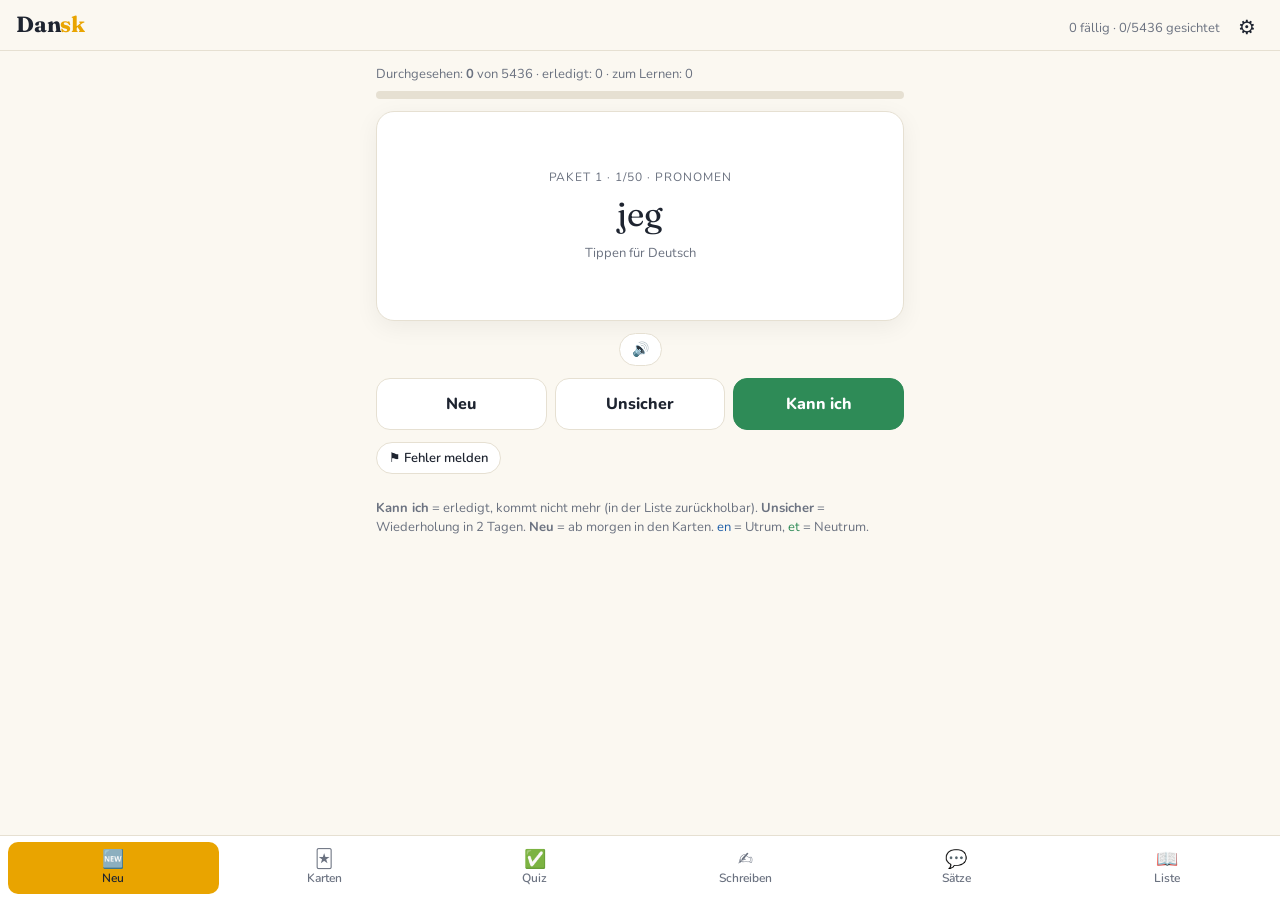
==== commit 3418cdf6: "Dänisch: Wortblock bis Formrang 13000 (+1191 Wörter, gesamt 5436) – Phase 3 abgeschlossen Co-Authore" ====
--- a/daenisch/index.html
+++ b/daenisch/index.html
@@ -24,6 +24,6 @@
   <button data-v="saetze"><span class="ico">💬</span>Sätze</button>
   <button data-v="liste"><span class="ico">📖</span>Liste</button>
 </nav>
-<script>window.LANG={"key":"dansk","name":"Dänisch","code":"DA","tts":"da-DK","title":"Dansk","h1":"Dan<span>sk<\/span>","articles":{"en":"a1","et":"a2"},"colors":{"a1":"#1F5FA8","a2":"#2E8B57","a1Dark":"#6FA6E8","a2Dark":"#5CC08A"},"legend":"<span class=\"a1\">en<\/span> = Utrum, <span class=\"a2\">et<\/span> = Neutrum.","placeholder":"en / et / at …","fold":[["æ","ae"],["ø","oe"],["å","aa"]],"toleranceHint":"æ/ø/å werden tolerant geprüft (ae/oe/aa zählt, korrekte Schreibweise wird angezeigt). Verben mit „at“.","codePrefix":"DA1:","features":{"modes":["durchgang","karten","quiz","schreiben","saetze","liste"],"firstPass":true,"packSize":50,"mic":true,"report":true}};window.DATA={"vokabeln":[{"id":"jeg","es":"jeg","de":"ich","t":"Pronomen","d":"2026-10-14","f":"mig (mich/mir); min, mit, mine (mein)","ex":"Jeg bor i Graz.","exde":"Ich wohne in Graz."},{"id":"det","es":"det","de":"es; das (bei et-Wörtern)","t":"Pronomen","d":"2026-10-14","f":"det store hus","ex":"Det regner i dag.","exde":"Es regnet heute."},{"id":"at være","es":"at være","de":"sein","t":"Verben","d":"2026-10-14","f":"er, var, været","ex":"Hun er læge.","exde":"Sie ist Ärztin."},{"id":"du","es":"du","de":"du","t":"Pronomen","d":"2026-10-14","f":"dig (dich/dir); din, dit, dine (dein)","ex":"Du må gerne komme.","exde":"Du darfst gerne kommen."},{"id":"ikke","es":"ikke","de":"nicht","t":"Adverbien","d":"2026-10-14","ex":"Jeg forstår det ikke.","exde":"Ich verstehe das nicht."},{"id":"at","es":"at","de":"dass; zu (vor Infinitiv)","t":"Konjunktionen","d":"2026-10-14","ex":"Jeg tror, at han kommer.","exde":"Ich glaube, dass er kommt."},{"id":"i","es":"i","de":"in; seit (Zeit)","t":"Präpositionen","d":"2026-10-14","f":"i går, i dag, i morgen","ex":"Vi har boet her i ti år.","exde":"Wir wohnen seit zehn Jahren hier."},{"id":"og","es":"og","de":"und","t":"Konjunktionen","d":"2026-10-14","ex":"Kaffe og kage, tak.","exde":"Kaffee und Kuchen, bitte."},{"id":"at have","es":"at have","de":"haben","t":"Verben","d":"2026-10-14","f":"har, havde, haft","ex":"Vi har to børn.","exde":"Wir haben zwei Kinder."},{"id":"vi","es":"vi","de":"wir","t":"Pronomen","d":"2026-10-14","f":"os (uns); vores (unser)","ex":"Vi ses i morgen.","exde":"Wir sehen uns morgen."},{"id":"til","es":"til","de":"zu, nach; für","t":"Präpositionen","d":"2026-10-14","f":"til at (um zu)","ex":"Vi kører til København.","exde":"Wir fahren nach Kopenhagen."},{"id":"på","es":"på","de":"auf; an; in (Ort)","t":"Präpositionen","d":"2026-10-14","ex":"Bogen ligger på bordet.","exde":"Das Buch liegt auf dem Tisch."},{"id":"hvad","es":"hvad","de":"was","t":"Pronomen","d":"2026-10-14","f":"hvad for en (was für ein)","ex":"Hvad laver du?","exde":"Was machst du?"},{"id":"med","es":"med","de":"mit","t":"Präpositionen","d":"2026-10-14","ex":"Kommer du med?","exde":"Kommst du mit?"},{"id":"så","es":"så","de":"so; dann; also","t":"Adverbien","d":"2026-10-14","ex":"Først spiser vi, så går vi.","exde":"Zuerst essen wir, dann gehen wir."},{"id":"for","es":"for","de":"für; denn; zu (vor Adjektiv)","t":"Präpositionen","d":"2026-10-14","ex":"Tak for hjælpen.","exde":"Danke für die Hilfe."},{"id":"der","es":"der","de":"da, dort; es (es gibt); der/die/das (Relativ)","t":"Adverbien","d":"2026-10-14","f":"der er (es gibt)","ex":"Der er ingen mælk.","exde":"Es gibt keine Milch."},{"id":"han","es":"han","de":"er","t":"Pronomen","d":"2026-10-14","f":"ham (ihn/ihm); hans (sein)","ex":"Han hedder Peter.","exde":"Er heißt Peter."},{"id":"de","es":"de","de":"sie (Plural); die (Artikel vor Adj.)","t":"Pronomen","d":"2026-10-14","f":"dem (sie/ihnen); deres (ihr)","ex":"De bor på landet.","exde":"Sie wohnen auf dem Land."},{"id":"den","es":"den","de":"er/sie/es (en-Wort); der/die (vor Adj.)","t":"Pronomen","d":"2026-10-14","f":"den røde bil","ex":"Hvor er nøglen? Den ligger her.","exde":"Wo ist der Schlüssel? Er liegt hier."},{"id":"at kunne","es":"at kunne","de":"können","t":"Verben","d":"2026-10-14","f":"kan, kunne, kunnet","ex":"Kan du hjælpe mig?","exde":"Kannst du mir helfen?"},{"id":"af","es":"af","de":"von; aus","t":"Präpositionen","d":"2026-10-14","ex":"Huset er lavet af træ.","exde":"Das Haus ist aus Holz."},{"id":"at ville","es":"at ville","de":"wollen; werden (Futur)","t":"Verben","d":"2026-10-14","f":"vil, ville, villet","ex":"Jeg vil gerne have en kop te.","exde":"Ich hätte gern eine Tasse Tee."},{"id":"her","es":"her","de":"hier","t":"Adverbien","d":"2026-10-14","ex":"Kom her!","exde":"Komm her!"},{"id":"at skulle","es":"at skulle","de":"sollen; müssen; werden (Plan)","t":"Verben","d":"2026-10-14","f":"skal, skulle, skullet","ex":"Jeg skal på arbejde i morgen.","exde":"Ich muss morgen zur Arbeit."},{"id":"men","es":"men","de":"aber","t":"Konjunktionen","d":"2026-10-14","ex":"Det er dyrt, men godt.","exde":"Es ist teuer, aber gut."},{"id":"ved","es":"ved","de":"bei; an","t":"Präpositionen","d":"2026-10-14","f":"ved siden af (neben)","ex":"Vi bor ved havet.","exde":"Wir wohnen am Meer."},{"id":"om","es":"om","de":"über; um; ob; in (Zeit)","t":"Präpositionen","d":"2026-10-14","f":"om morgenen (morgens); om en uge (in einer Woche)","ex":"Han spurgte, om jeg var træt.","exde":"Er fragte, ob ich müde sei."},{"id":"nu","es":"nu","de":"jetzt","t":"Adverbien","d":"2026-10-14","ex":"Nu skal vi gå.","exde":"Jetzt müssen wir gehen."},{"id":"ja","es":"ja","de":"ja","t":"Ausdrücke","d":"2026-10-14","ex":"Ja, det tror jeg.","exde":"Ja, das glaube ich."},{"id":"som","es":"som","de":"wie; als; der/die/das (Relativ)","t":"Konjunktionen","d":"2026-10-14","ex":"Manden, som bor her, er læge.","exde":"Der Mann, der hier wohnt, ist Arzt."},{"id":"hun","es":"hun","de":"sie (Singular)","t":"Pronomen","d":"2026-10-14","f":"hende (sie/ihr); hendes (ihr)","ex":"Hun kommer fra Norge.","exde":"Sie kommt aus Norwegen."},{"id":"nej","es":"nej","de":"nein","t":"Ausdrücke","d":"2026-10-14","ex":"Nej tak.","exde":"Nein danke."},{"id":"noget","es":"noget","de":"etwas; einige","t":"Pronomen","d":"2026-10-14","f":"nogen (jemand); nogle (einige)","ex":"Vil du have noget at drikke?","exde":"Möchtest du etwas zu trinken?"},{"id":"bare","es":"bare","de":"nur; einfach; bloß","t":"Adverbien","d":"2026-10-14","ex":"Det er bare en lille fejl.","exde":"Das ist nur ein kleiner Fehler."},{"id":"hvor","es":"hvor","de":"wo; wie (vor Adj.)","t":"Adverbien","d":"2026-10-14","f":"hvor meget (wie viel)","ex":"Hvor bor du?","exde":"Wo wohnst du?"},{"id":"at måtte","es":"at måtte","de":"dürfen; müssen","t":"Verben","d":"2026-10-14","f":"må, måtte, måttet","ex":"Du må ikke ryge her.","exde":"Du darfst hier nicht rauchen."},{"id":"hvis","es":"hvis","de":"wenn, falls; wessen","t":"Konjunktionen","d":"2026-10-14","ex":"Hvis det regner, bliver vi hjemme.","exde":"Wenn es regnet, bleiben wir zu Hause."},{"id":"at komme","es":"at komme","de":"kommen","t":"Verben","d":"2026-10-14","f":"kommer, kom, kommet","ex":"Hvornår kommer toget?","exde":"Wann kommt der Zug?"},{"id":"ud","es":"ud","de":"hinaus, heraus","t":"Adverbien","d":"2026-10-14","f":"ude (draußen)","ex":"Vi går ud at spise.","exde":"Wir gehen essen."},{"id":"godt","es":"godt","de":"gut (Adverb)","t":"Adverbien","d":"2026-10-14","ex":"Det smager godt.","exde":"Das schmeckt gut."},{"id":"fra","es":"fra","de":"von, aus","t":"Präpositionen","d":"2026-10-14","ex":"Jeg kommer fra Østrig.","exde":"Ich komme aus Österreich."},{"id":"at se","es":"at se","de":"sehen","t":"Verben","d":"2026-10-14","f":"ser, så, set","ex":"Har du set filmen?","exde":"Hast du den Film gesehen?"},{"id":"at gøre","es":"at gøre","de":"tun, machen","t":"Verben","d":"2026-10-14","f":"gør, gjorde, gjort","ex":"Hvad gør vi nu?","exde":"Was machen wir jetzt?"},{"id":"hvorfor","es":"hvorfor","de":"warum","t":"Adverbien","d":"2026-10-14","ex":"Hvorfor kommer du så sent?","exde":"Warum kommst du so spät?"},{"id":"alle","es":"alle","de":"alle","t":"Pronomen","d":"2026-10-14","f":"al, alt (all, alles)","ex":"Alle er velkomne.","exde":"Alle sind willkommen."},{"id":"lige","es":"lige","de":"gerade; genau; gleich","t":"Adverbien","d":"2026-10-14","f":"lige nu (gerade jetzt)","ex":"Jeg kommer lige om lidt.","exde":"Ich komme gleich."},{"id":"op","es":"op","de":"hinauf, herauf","t":"Adverbien","d":"2026-10-14","f":"oppe (oben)","ex":"Han står tidligt op.","exde":"Er steht früh auf."},{"id":"sig","es":"sig","de":"sich","t":"Pronomen","d":"2026-10-14","f":"sin, sit, sine (sein/ihr eigener)","ex":"Hun glæder sig til ferien.","exde":"Sie freut sich auf den Urlaub."},{"id":"hvordan","es":"hvordan","de":"wie","t":"Adverbien","d":"2026-10-14","ex":"Hvordan har du det?","exde":"Wie geht es dir?"},{"id":"at tro","es":"at tro","de":"glauben","t":"Verben","d":"2026-10-14","f":"tror, troede, troet","ex":"Jeg tror ikke på det.","exde":"Ich glaube nicht daran."},{"id":"tak","es":"tak","de":"danke","t":"Ausdrücke","d":"2026-10-14","f":"mange tak; tak for sidst","ex":"Tak for maden!","exde":"Danke für das Essen!"},{"id":"at lade","es":"at lade","de":"lassen","t":"Verben","d":"2026-10-14","f":"lader, lod, ladet","ex":"Lad os gå!","exde":"Lass uns gehen!"},{"id":"eller","es":"eller","de":"oder","t":"Konjunktionen","d":"2026-10-14","ex":"Kaffe eller te?","exde":"Kaffee oder Tee?"},{"id":"meget","es":"meget","de":"sehr; viel","t":"Adverbien","d":"2026-10-14","ex":"Det er meget koldt i dag.","exde":"Es ist heute sehr kalt."},{"id":"nok","es":"nok","de":"wohl; genug","t":"Adverbien","d":"2026-10-14","ex":"Han kommer nok i morgen.","exde":"Er kommt wohl morgen."},{"id":"at få","es":"at få","de":"bekommen; dürfen","t":"Verben","d":"2026-10-14","f":"får, fik, fået","ex":"Må jeg få regningen?","exde":"Kann ich die Rechnung bekommen?"},{"id":"da","es":"da","de":"als (Vergangenheit); da (Grund); doch","t":"Konjunktionen","d":"2026-10-14","ex":"Da jeg var barn, boede vi i Aarhus.","exde":"Als ich ein Kind war, wohnten wir in Aarhus."},{"id":"ingen","es":"ingen","de":"kein; niemand","t":"Pronomen","d":"2026-10-14","f":"intet, ingen (kein); ingenting (nichts)","ex":"Der er ingen hjemme.","exde":"Es ist niemand zu Hause."},{"id":"man","es":"man","de":"man","t":"Pronomen","d":"2026-10-14","f":"en (einen/einem); ens (sein)","ex":"Man må ikke parkere her.","exde":"Man darf hier nicht parken."},{"id":"at gå","es":"at gå","de":"gehen","t":"Verben","d":"2026-10-14","f":"går, gik, gået","ex":"Vi går en tur i parken.","exde":"Wir gehen im Park spazieren."},{"id":"hvem","es":"hvem","de":"wer","t":"Pronomen","d":"2026-10-14","ex":"Hvem er det?","exde":"Wer ist das?"},{"id":"at blive","es":"at blive","de":"werden; bleiben","t":"Verben","d":"2026-10-14","f":"bliver, blev, blevet","ex":"Det bliver koldt i nat.","exde":"Es wird heute Nacht kalt."},{"id":"efter","es":"efter","de":"nach; hinter","t":"Präpositionen","d":"2026-10-14","ex":"Vi ses efter arbejde.","exde":"Wir sehen uns nach der Arbeit."},{"id":"at sige","es":"at sige","de":"sagen","t":"Verben","d":"2026-10-14","f":"siger, sagde, sagt","ex":"Hvad sagde du?","exde":"Was hast du gesagt?"},{"id":"tilbage","es":"tilbage","de":"zurück","t":"Adverbien","d":"2026-10-14","ex":"Hvornår kommer du tilbage?","exde":"Wann kommst du zurück?"},{"id":"når","es":"når","de":"wenn (wiederholt/Zukunft)","t":"Konjunktionen","d":"2026-10-14","ex":"Ring, når du er hjemme.","exde":"Ruf an, wenn du zu Hause bist."},{"id":"måske","es":"måske","de":"vielleicht","t":"Adverbien","d":"2026-10-14","ex":"Måske kommer hun i aften.","exde":"Vielleicht kommt sie heute Abend."},{"id":"også","es":"også","de":"auch","t":"Adverbien","d":"2026-10-14","ex":"Jeg kan også lide jazz.","exde":"Ich mag auch Jazz."},{"id":"jo","es":"jo","de":"ja, doch (Partikel)","t":"Adverbien","d":"2026-10-14","ex":"Det ved du jo godt.","exde":"Das weißt du ja."},{"id":"ind","es":"ind","de":"hinein, herein","t":"Adverbien","d":"2026-10-14","f":"inde (drinnen)","ex":"Kom ind!","exde":"Komm herein!"},{"id":"hej","es":"hej","de":"hallo; tschüss","t":"Ausdrücke","d":"2026-10-14","f":"hej hej (tschüss)","ex":"Hej, hvordan går det?","exde":"Hallo, wie geht's?"},{"id":"mere","es":"mere","de":"mehr","t":"Adverbien","d":"2026-10-14","f":"meget, mere, mest","ex":"Vil du have mere kaffe?","exde":"Möchtest du mehr Kaffee?"},{"id":"lidt","es":"lidt","de":"ein bisschen, etwas","t":"Adverbien","d":"2026-10-14","ex":"Kan du tale lidt langsommere?","exde":"Kannst du etwas langsamer sprechen?"},{"id":"aldrig","es":"aldrig","de":"nie","t":"Adverbien","d":"2026-10-14","ex":"Jeg har aldrig været i Island.","exde":"Ich war noch nie in Island."},{"id":"selv","es":"selv","de":"selbst","t":"Pronomen","d":"2026-10-14","ex":"Det har jeg selv lavet.","exde":"Das habe ich selbst gemacht."},{"id":"en far","es":"en far","de":"der Vater","t":"Substantive","d":"2026-10-14","f":"faren, fædre, fædrene","ex":"Min far er pensioneret.","exde":"Mein Vater ist pensioniert."},{"id":"over","es":"over","de":"über","t":"Präpositionen","d":"2026-10-14","ex":"Lampen hænger over bordet.","exde":"Die Lampe hängt über dem Tisch."},{"id":"to","es":"to","de":"zwei","t":"Zahlen","d":"2026-10-14","ex":"Vi har to katte.","exde":"Wir haben zwei Katzen."},{"id":"kun","es":"kun","de":"nur (Menge)","t":"Adverbien","d":"2026-10-14","ex":"Der er kun én billet tilbage.","exde":"Es ist nur noch eine Karte übrig."},{"id":"sådan","es":"sådan","de":"so, solch; so etwas","t":"Adverbien","d":"2026-10-14","ex":"Sådan gør man det.","exde":"So macht man das."},{"id":"I","es":"I","de":"ihr","t":"Pronomen","d":"2026-10-14","f":"jer (euch); jeres (euer)","ex":"Kommer I også?","exde":"Kommt ihr auch?"},{"id":"igen","es":"igen","de":"wieder","t":"Adverbien","d":"2026-10-14","ex":"Prøv igen!","exde":"Versuch es wieder!"},{"id":"en mor","es":"en mor","de":"die Mutter","t":"Substantive","d":"2026-10-14","f":"moren, mødre, mødrene","ex":"Min mor ringer hver søndag.","exde":"Meine Mutter ruft jeden Sonntag an."},{"id":"sammen","es":"sammen","de":"zusammen","t":"Adverbien","d":"2026-10-14","ex":"Vi spiser sammen i aften.","exde":"Wir essen heute Abend zusammen."},{"id":"at tage","es":"at tage","de":"nehmen","t":"Verben","d":"2026-10-14","f":"tager, tog, taget","ex":"Jeg tager bussen.","exde":"Ich nehme den Bus."},{"id":"en mand","es":"en mand","de":"der Mann","t":"Substantive","d":"2026-10-14","f":"manden, mænd, mændene","ex":"Manden i butikken var flink.","exde":"Der Mann im Geschäft war nett."},{"id":"hel","es":"hel","de":"ganz","t":"Adjektive","d":"2026-10-14","f":"helt, hele","ex":"Hun sov hele dagen.","exde":"Sie schlief den ganzen Tag."},{"id":"en dag","es":"en dag","de":"der Tag","t":"Substantive","d":"2026-10-14","f":"dagen, dage, dagene","ex":"God dag!","exde":"Guten Tag!"},{"id":"fordi","es":"fordi","de":"weil","t":"Konjunktionen","d":"2026-10-14","ex":"Jeg bliver hjemme, fordi jeg er syg.","exde":"Ich bleibe zu Hause, weil ich krank bin."},{"id":"end","es":"end","de":"als (Vergleich)","t":"Konjunktionen","d":"2026-10-14","ex":"Han er ældre end mig.","exde":"Er ist älter als ich."},{"id":"undskyld","es":"undskyld","de":"Entschuldigung","t":"Ausdrücke","d":"2026-10-14","f":"at undskylde (sich entschuldigen)","ex":"Undskyld, hvor er stationen?","exde":"Entschuldigung, wo ist der Bahnhof?"},{"id":"før","es":"før","de":"vor; bevor; früher","t":"Präpositionen","d":"2026-10-14","ex":"Vi skal være der før klokken otte.","exde":"Wir müssen vor acht Uhr dort sein."},{"id":"at holde","es":"at holde","de":"halten; lieben (holde af)","t":"Verben","d":"2026-10-14","f":"holder, holdt, holdt","ex":"Hold fast!","exde":"Halt dich fest!"},{"id":"væk","es":"væk","de":"weg","t":"Adverbien","d":"2026-10-14","ex":"Hunden løb væk.","exde":"Der Hund lief weg."},{"id":"denne","es":"denne","de":"dieser","t":"Pronomen","d":"2026-10-14","f":"dette, disse","ex":"Denne bog er spændende.","exde":"Dieses Buch ist spannend."},{"id":"et år","es":"et år","de":"das Jahr","t":"Substantive","d":"2026-10-14","f":"året, år, årene","ex":"Godt nytår!","exde":"Gutes neues Jahr!"},{"id":"ned","es":"ned","de":"hinunter, herunter","t":"Adverbien","d":"2026-10-14","f":"nede (unten)","ex":"Sæt dig ned!","exde":"Setz dich!"},{"id":"helt","es":"helt","de":"ganz, völlig","t":"Adverbien","d":"2026-10-14","ex":"Det er helt i orden.","exde":"Das ist völlig in Ordnung."},{"id":"en tid","es":"en tid","de":"die Zeit; der Termin","t":"Substantive","d":"2026-10-14","f":"tiden, tider, tiderne","ex":"Jeg har ikke tid i dag.","exde":"Ich habe heute keine Zeit."},{"id":"god","es":"god","de":"gut","t":"Adjektive","d":"2026-10-14","f":"godt, gode; bedre, bedst","ex":"Det er en god idé.","exde":"Das ist eine gute Idee."},{"id":"en gang","es":"en gang","de":"das Mal; der Gang (Flur)","t":"Substantive","d":"2026-10-14","f":"gangen, gange, gangene","ex":"Jeg har været der én gang.","exde":"Ich war einmal dort."},{"id":"at lave","es":"at lave","de":"machen; kochen","t":"Verben","d":"2026-10-14","f":"laver, lavede, lavet","ex":"Hvad skal vi lave til middag?","exde":"Was kochen wir zum Abendessen?"},{"id":"et sted","es":"et sted","de":"der Ort, die Stelle","t":"Substantive","d":"2026-10-14","f":"stedet, steder, stederne","ex":"Det er et hyggeligt sted.","exde":"Das ist ein gemütlicher Ort."},{"id":"mange","es":"mange","de":"viele","t":"Adjektive","d":"2026-10-14","f":"mange, flere, flest","ex":"Der er mange turister om sommeren.","exde":"Im Sommer gibt es viele Touristen."},{"id":"folk","es":"folk","de":"Leute","t":"Substantive","d":"2026-10-14","f":"folkene","ex":"Folk siger så meget.","exde":"Die Leute sagen so viel."},{"id":"at tale","es":"at tale","de":"sprechen","t":"Verben","d":"2026-10-14","f":"taler, talte, talt","ex":"Taler du dansk?","exde":"Sprichst du Dänisch?"},{"id":"at mene","es":"at mene","de":"meinen","t":"Verben","d":"2026-10-14","f":"mener, mente, ment","ex":"Hvad mener du med det?","exde":"Was meinst du damit?"},{"id":"en ting","es":"en ting","de":"das Ding, die Sache","t":"Substantive","d":"2026-10-14","f":"tingen, ting, tingene","ex":"Der er mange ting at gøre.","exde":"Es gibt viele Dinge zu tun."},{"id":"siden","es":"siden","de":"seit; seitdem; später","t":"Präpositionen","d":"2026-10-14","ex":"Jeg har ikke set ham siden jul.","exde":"Ich habe ihn seit Weihnachten nicht gesehen."},{"id":"at finde","es":"at finde","de":"finden","t":"Verben","d":"2026-10-14","f":"finder, fandt, fundet","ex":"Jeg kan ikke finde mine nøgler.","exde":"Ich finde meine Schlüssel nicht."},{"id":"altid","es":"altid","de":"immer","t":"Adverbien","d":"2026-10-14","ex":"Han kommer altid for sent.","exde":"Er kommt immer zu spät."},{"id":"at bruge","es":"at bruge","de":"brauchen; benutzen","t":"Verben","d":"2026-10-14","f":"bruger, brugte, brugt","ex":"Må jeg bruge din telefon?","exde":"Darf ich dein Telefon benutzen?"},{"id":"stadig","es":"stadig","de":"immer noch","t":"Adverbien","d":"2026-10-14","ex":"Bor du stadig i Graz?","exde":"Wohnst du immer noch in Graz?"},{"id":"hjem","es":"hjem","de":"nach Hause","t":"Adverbien","d":"2026-10-14","f":"hjemme (zu Hause)","ex":"Jeg går hjem nu.","exde":"Ich gehe jetzt nach Hause."},{"id":"virkelig","es":"virkelig","de":"wirklich","t":"Adverbien","d":"2026-10-14","ex":"Det var virkelig dejligt.","exde":"Das war wirklich schön."},{"id":"fint","es":"fint","de":"fein; in Ordnung","t":"Adverbien","d":"2026-10-14","ex":"Det er helt fint.","exde":"Das ist völlig in Ordnung."},{"id":"anden","es":"anden","de":"anderer; zweiter","t":"Adjektive","d":"2026-10-14","f":"andet, andre","ex":"Har du en anden farve?","exde":"Haben Sie eine andere Farbe?"},{"id":"lille","es":"lille","de":"klein","t":"Adjektive","d":"2026-10-14","f":"lille, små; mindre, mindst","ex":"Vi har et lille hus.","exde":"Wir haben ein kleines Haus."},{"id":"at kende","es":"at kende","de":"kennen","t":"Verben","d":"2026-10-14","f":"kender, kendte, kendt","ex":"Kender du ham?","exde":"Kennst du ihn?"},{"id":"at elske","es":"at elske","de":"lieben","t":"Verben","d":"2026-10-14","f":"elsker, elskede, elsket","ex":"Jeg elsker dig.","exde":"Ich liebe dich."},{"id":"et liv","es":"et liv","de":"das Leben","t":"Substantive","d":"2026-10-14","f":"livet, liv, livene","ex":"Sådan er livet.","exde":"So ist das Leben."},{"id":"intet","es":"intet","de":"nichts; kein (et-Wort)","t":"Pronomen","d":"2026-10-14","ex":"Der skete intet.","exde":"Es geschah nichts."},{"id":"en ret","es":"en ret","de":"das Recht; das Gericht (Speise)","t":"Substantive","d":"2026-10-14","f":"retten, retter, retterne","ex":"Du har ret.","exde":"Du hast recht."},{"id":"gerne","es":"gerne","de":"gern","t":"Adverbien","d":"2026-10-14","f":"hellere, helst","ex":"Jeg vil gerne have et glas vand.","exde":"Ich hätte gern ein Glas Wasser."},{"id":"uden","es":"uden","de":"ohne","t":"Präpositionen","d":"2026-10-14","ex":"Kaffe uden sukker, tak.","exde":"Kaffee ohne Zucker, bitte."},{"id":"at vente","es":"at vente","de":"warten","t":"Verben","d":"2026-10-14","f":"venter, ventede, ventet","ex":"Vent lidt!","exde":"Warte kurz!"},{"id":"vel","es":"vel","de":"wohl; doch (Frage)","t":"Adverbien","d":"2026-10-14","ex":"Du kommer vel i morgen?","exde":"Du kommst doch morgen?"},{"id":"at kunne lide","es":"at kunne lide","de":"mögen","t":"Verben","d":"2026-10-14","f":"kan lide, kunne lide, kunnet lide","ex":"Jeg kan godt lide fisk.","exde":"Ich mag Fisch."},{"id":"at hjælpe","es":"at hjælpe","de":"helfen","t":"Verben","d":"2026-10-14","f":"hjælper, hjalp, hjulpet","ex":"Kan jeg hjælpe dig?","exde":"Kann ich dir helfen?"},{"id":"mod","es":"mod","de":"gegen; nach (Richtung)","t":"Präpositionen","d":"2026-10-14","f":"imod","ex":"Vi kører mod nord.","exde":"Wir fahren nach Norden."},{"id":"tre","es":"tre","de":"drei","t":"Zahlen","d":"2026-10-14","ex":"Klokken er tre.","exde":"Es ist drei Uhr."},{"id":"at vide","es":"at vide","de":"wissen","t":"Verben","d":"2026-10-14","f":"ved, vidste, vidst","ex":"Det ved jeg ikke.","exde":"Das weiß ich nicht."},{"id":"en gud","es":"en gud","de":"der Gott","t":"Substantive","d":"2026-10-14","f":"guden, guder, guderne","ex":"Gud ved!","exde":"Weiß Gott!"},{"id":"klar","es":"klar","de":"klar; bereit, fertig","t":"Adjektive","d":"2026-10-14","f":"klart, klare","ex":"Er du klar?","exde":"Bist du fertig?"},{"id":"bedre","es":"bedre","de":"besser","t":"Adjektive","d":"2026-10-14","f":"god, bedre, bedst","ex":"Det går bedre i dag.","exde":"Heute geht es besser."},{"id":"en vej","es":"en vej","de":"der Weg; die Straße","t":"Substantive","d":"2026-10-14","f":"vejen, veje, vejene","ex":"Kan du vise mig vejen?","exde":"Kannst du mir den Weg zeigen?"},{"id":"sidste","es":"sidste","de":"letzter","t":"Adjektive","d":"2026-10-14","ex":"Det var sidste gang.","exde":"Das war das letzte Mal."},{"id":"at ske","es":"at ske","de":"geschehen, passieren","t":"Verben","d":"2026-10-14","f":"sker, skete, sket","ex":"Hvad er der sket?","exde":"Was ist passiert?"},{"id":"død","es":"død","de":"tot","t":"Adjektive","d":"2026-10-14","f":"dødt, døde","ex":"Planten er død.","exde":"Die Pflanze ist tot."},{"id":"samme","es":"samme","de":"derselbe, gleich","t":"Adjektive","d":"2026-10-14","ex":"Vi har samme bil.","exde":"Wir haben dasselbe Auto."},{"id":"at forstå","es":"at forstå","de":"verstehen","t":"Verben","d":"2026-10-14","f":"forstår, forstod, forstået","ex":"Jeg forstår godt dansk.","exde":"Ich verstehe gut Dänisch."},{"id":"et arbejde","es":"et arbejde","de":"die Arbeit","t":"Substantive","d":"2026-10-14","f":"arbejdet, arbejder, arbejderne","ex":"Hun har et nyt arbejde.","exde":"Sie hat eine neue Arbeit."},{"id":"at arbejde","es":"at arbejde","de":"arbeiten","t":"Verben","d":"2026-10-14","f":"arbejder, arbejdede, arbejdet","ex":"Jeg arbejder som læge.","exde":"Ich arbeite als Arzt."},{"id":"at nå","es":"at nå","de":"erreichen, schaffen","t":"Verben","d":"2026-10-14","f":"når, nåede, nået","ex":"Vi nåede toget.","exde":"Wir haben den Zug erreicht."},{"id":"at høre","es":"at høre","de":"hören","t":"Verben","d":"2026-10-14","f":"hører, hørte, hørt","ex":"Hørte du det?","exde":"Hast du das gehört?"},{"id":"første","es":"første","de":"erster","t":"Adjektive","d":"2026-10-14","ex":"Det er første gang, jeg er her.","exde":"Ich bin zum ersten Mal hier."},{"id":"at give","es":"at give","de":"geben","t":"Verben","d":"2026-10-14","f":"giver, gav, givet","ex":"Giv mig lige saltet.","exde":"Gib mir mal das Salz."},{"id":"penge","es":"penge","de":"das Geld (Pl.)","t":"Substantive","d":"2026-10-14","f":"pengene","ex":"Jeg har ingen penge på mig.","exde":"Ich habe kein Geld dabei."},{"id":"en hjælp","es":"en hjælp","de":"die Hilfe","t":"Substantive","d":"2026-10-14","f":"hjælpen","ex":"Tak for hjælpen!","exde":"Danke für die Hilfe!"},{"id":"hen","es":"hen","de":"hin (Richtung)","t":"Adverbien","d":"2026-10-14","f":"henne (dort)","ex":"Hvor skal du hen?","exde":"Wohin gehst du?"},{"id":"en ven","es":"en ven","de":"der Freund","t":"Substantive","d":"2026-10-14","f":"vennen, venner, vennerne","ex":"Han er min bedste ven.","exde":"Er ist mein bester Freund."},{"id":"en aften","es":"en aften","de":"der Abend","t":"Substantive","d":"2026-10-14","f":"aftenen, aftener, aftenerne","ex":"God aften!","exde":"Guten Abend!"},{"id":"at burde","es":"at burde","de":"sollen (sollte)","t":"Verben","d":"2026-10-14","f":"bør, burde, burdet","ex":"Du burde gå til lægen.","exde":"Du solltest zum Arzt gehen."},{"id":"længe","es":"længe","de":"lange","t":"Adverbien","d":"2026-10-14","f":"længere, længst","ex":"Hvor længe bliver du?","exde":"Wie lange bleibst du?"},{"id":"eneste","es":"eneste","de":"einzig","t":"Adjektive","d":"2026-10-14","ex":"Det er den eneste løsning.","exde":"Das ist die einzige Lösung."},{"id":"en morgen","es":"en morgen","de":"der Morgen","t":"Substantive","d":"2026-10-14","f":"morgenen, morgener, morgenerne","ex":"God morgen!","exde":"Guten Morgen!"},{"id":"endnu","es":"endnu","de":"noch; schon (Frage)","t":"Adverbien","d":"2026-10-14","f":"endnu ikke (noch nicht)","ex":"Er han kommet endnu?","exde":"Ist er schon gekommen?"},{"id":"under","es":"under","de":"unter; während","t":"Präpositionen","d":"2026-10-14","ex":"Katten sover under sengen.","exde":"Die Katze schläft unter dem Bett."},{"id":"en skat","es":"en skat","de":"der Schatz; die Steuer","t":"Substantive","d":"2026-10-14","f":"skatten, skatte, skattene","ex":"Hej skat!","exde":"Hallo Schatz!"},{"id":"at synes","es":"at synes","de":"finden, meinen","t":"Verben","d":"2026-10-14","f":"synes, syntes, syntes","ex":"Hvad synes du om filmen?","exde":"Wie findest du den Film?"},{"id":"at stå","es":"at stå","de":"stehen","t":"Verben","d":"2026-10-14","f":"står, stod, stået","ex":"Bussen står ved stationen.","exde":"Der Bus steht am Bahnhof."},{"id":"at fortælle","es":"at fortælle","de":"erzählen","t":"Verben","d":"2026-10-14","f":"fortæller, fortalte, fortalt","ex":"Fortæl mig om din ferie.","exde":"Erzähl mir von deinem Urlaub."},{"id":"sikker","es":"sikker","de":"sicher","t":"Adjektive","d":"2026-10-14","f":"sikkert, sikre","ex":"Er du sikker?","exde":"Bist du sicher?"},{"id":"et navn","es":"et navn","de":"der Name","t":"Substantive","d":"2026-10-14","f":"navnet, navne, navnene","ex":"Hvad er dit navn?","exde":"Wie ist dein Name?"},{"id":"en måde","es":"en måde","de":"die Art, Weise","t":"Substantive","d":"2026-10-14","f":"måden, måder, måderne","ex":"På den måde går det hurtigere.","exde":"Auf diese Weise geht es schneller."},{"id":"hos","es":"hos","de":"bei (Person)","t":"Präpositionen","d":"2026-10-14","ex":"Jeg bor hos mine forældre.","exde":"Ich wohne bei meinen Eltern."},{"id":"selvfølgelig","es":"selvfølgelig","de":"selbstverständlich","t":"Adverbien","d":"2026-10-14","ex":"Selvfølgelig hjælper jeg dig.","exde":"Selbstverständlich helfe ich dir."},{"id":"et par","es":"et par","de":"das Paar; ein paar","t":"Substantive","d":"2026-10-14","f":"parret, par, parrene","ex":"Om et par dage.","exde":"In ein paar Tagen."},{"id":"at hedde","es":"at hedde","de":"heißen","t":"Verben","d":"2026-10-14","f":"hedder, hed, heddet","ex":"Hvad hedder du?","exde":"Wie heißt du?"},{"id":"nødt til","es":"nødt til","de":"gezwungen, müssen","t":"Adjektive","d":"2026-10-14","f":"være nødt til at","ex":"Jeg er nødt til at gå.","exde":"Ich muss gehen."},{"id":"flere","es":"flere","de":"mehrere; mehr (zählbar)","t":"Adjektive","d":"2026-10-14","f":"mange, flere, flest","ex":"Vi har flere spørgsmål.","exde":"Wir haben mehrere Fragen."},{"id":"at behøve","es":"at behøve","de":"brauchen (müssen)","t":"Verben","d":"2026-10-14","f":"behøver, behøvede, behøvet","ex":"Du behøver ikke at komme.","exde":"Du brauchst nicht zu kommen."},{"id":"hver","es":"hver","de":"jeder","t":"Pronomen","d":"2026-10-14","f":"hvert (et-Wort)","ex":"Han løber hver morgen.","exde":"Er läuft jeden Morgen."},{"id":"først","es":"først","de":"zuerst; erst","t":"Adverbien","d":"2026-10-14","ex":"Først arbejde, så fornøjelse.","exde":"Erst die Arbeit, dann das Vergnügen."},{"id":"engang","es":"engang","de":"einmal (früher/künftig)","t":"Adverbien","d":"2026-10-14","ex":"Der var engang en konge.","exde":"Es war einmal ein König."},{"id":"vist","es":"vist","de":"wohl, anscheinend","t":"Adverbien","d":"2026-10-14","ex":"Det er vist for sent.","exde":"Es ist wohl zu spät."},{"id":"en verden","es":"en verden","de":"die Welt","t":"Substantive","d":"2026-10-14","f":"verdenen, verdener","ex":"Hele verden så med.","exde":"Die ganze Welt sah zu."},{"id":"at betyde","es":"at betyde","de":"bedeuten","t":"Verben","d":"2026-10-14","f":"betyder, betød, betydet","ex":"Hvad betyder det ord?","exde":"Was bedeutet dieses Wort?"},{"id":"ellers","es":"ellers","de":"sonst","t":"Adverbien","d":"2026-10-14","ex":"Skynd dig, ellers kommer du for sent.","exde":"Beeil dich, sonst kommst du zu spät."},{"id":"snart","es":"snart","de":"bald","t":"Adverbien","d":"2026-10-14","ex":"Vi ses snart!","exde":"Bis bald!"},{"id":"stop","es":"stop","de":"Halt!, Stopp!","t":"Ausdrücke","d":"2026-10-14","f":"at stoppe","ex":"Stop! Det er rødt lys.","exde":"Halt! Es ist rot."},{"id":"stor","es":"stor","de":"groß","t":"Adjektive","d":"2026-10-14","f":"stort, store; større, størst","ex":"København er en stor by.","exde":"Kopenhagen ist eine große Stadt."},{"id":"bange","es":"bange","de":"ängstlich; bange sein = Angst haben","t":"Adjektive","d":"2026-10-14","ex":"Er du bange for hunde?","exde":"Hast du Angst vor Hunden?"},{"id":"et barn","es":"et barn","de":"das Kind","t":"Substantive","d":"2026-10-14","f":"barnet, børn, børnene","ex":"De har tre børn.","exde":"Sie haben drei Kinder."},{"id":"næste","es":"næste","de":"nächster","t":"Adjektive","d":"2026-10-14","ex":"Vi ses næste uge.","exde":"Wir sehen uns nächste Woche."},{"id":"faktisk","es":"faktisk","de":"eigentlich, tatsächlich","t":"Adverbien","d":"2026-10-14","ex":"Det er faktisk ret godt.","exde":"Das ist eigentlich ziemlich gut."},{"id":"en søn","es":"en søn","de":"der Sohn","t":"Substantive","d":"2026-10-14","f":"sønnen, sønner, sønnerne","ex":"Vores søn studerer i Wien.","exde":"Unser Sohn studiert in Wien."},{"id":"en pige","es":"en pige","de":"das Mädchen","t":"Substantive","d":"2026-10-14","f":"pigen, piger, pigerne","ex":"Pigen leger i haven.","exde":"Das Mädchen spielt im Garten."},{"id":"en fyr","es":"en fyr","de":"der Kerl, Typ","t":"Substantive","d":"2026-10-14","f":"fyren, fyre, fyrene","ex":"Han er en sød fyr.","exde":"Er ist ein netter Kerl."},{"id":"at prøve","es":"at prøve","de":"versuchen; probieren","t":"Verben","d":"2026-10-14","f":"prøver, prøvede, prøvet","ex":"Må jeg prøve jakken?","exde":"Darf ich die Jacke anprobieren?"},{"id":"ked af det","es":"ked af det","de":"traurig","t":"Adjektive","d":"2026-10-14","f":"ked af (bedauern)","ex":"Hun er ked af det.","exde":"Sie ist traurig."},{"id":"derfor","es":"derfor","de":"deshalb","t":"Adverbien","d":"2026-10-14","ex":"Det regnede, derfor blev vi hjemme.","exde":"Es regnete, deshalb blieben wir zu Hause."},{"id":"en familie","es":"en familie","de":"die Familie","t":"Substantive","d":"2026-10-14","f":"familien, familier, familierne","ex":"Hele familien kommer til jul.","exde":"Die ganze Familie kommt zu Weihnachten."},{"id":"et øjeblik","es":"et øjeblik","de":"der Augenblick","t":"Substantive","d":"2026-10-14","f":"øjeblikket, øjeblikke","ex":"Et øjeblik, tak.","exde":"Einen Augenblick, bitte."},{"id":"ny","es":"ny","de":"neu","t":"Adjektive","d":"2026-10-14","f":"nyt, nye","ex":"Jeg har købt en ny cykel.","exde":"Ich habe ein neues Fahrrad gekauft."},{"id":"ligesom","es":"ligesom","de":"wie; sozusagen","t":"Konjunktionen","d":"2026-10-14","ex":"Han er ligesom sin far.","exde":"Er ist wie sein Vater."},{"id":"alene","es":"alene","de":"allein","t":"Adjektive","d":"2026-10-14","ex":"Hun bor alene.","exde":"Sie wohnt allein."},{"id":"et møde","es":"et møde","de":"die Besprechung, das Treffen","t":"Substantive","d":"2026-10-14","f":"mødet, møder, møderne","ex":"Jeg har et møde klokken ti.","exde":"Ich habe um zehn eine Besprechung."},{"id":"ihjel","es":"ihjel","de":"zu Tode (slå ihjel = umbringen)","t":"Adverbien","d":"2026-10-14","ex":"Jeg keder mig ihjel.","exde":"Ich langweile mich zu Tode."},{"id":"en skyld","es":"en skyld","de":"die Schuld","t":"Substantive","d":"2026-10-14","f":"skylden","ex":"Det er ikke din skyld.","exde":"Das ist nicht deine Schuld."},{"id":"gammel","es":"gammel","de":"alt","t":"Adjektive","d":"2026-10-14","f":"gammelt, gamle; ældre, ældst","ex":"Huset er meget gammelt.","exde":"Das Haus ist sehr alt."},{"id":"galt","es":"galt","de":"falsch, schief","t":"Adverbien","d":"2026-10-14","f":"gal (verrückt; falsch)","ex":"Hvad er der galt?","exde":"Was ist los?"},{"id":"et menneske","es":"et menneske","de":"der Mensch","t":"Substantive","d":"2026-10-14","f":"mennesket, mennesker, menneskerne","ex":"Hun er et godt menneske.","exde":"Sie ist ein guter Mensch."},{"id":"en kone","es":"en kone","de":"die Ehefrau","t":"Substantive","d":"2026-10-14","f":"konen, koner, konerne","ex":"Min kone er sygeplejerske.","exde":"Meine Frau ist Krankenschwester."},{"id":"altså","es":"altså","de":"also","t":"Adverbien","d":"2026-10-14","ex":"Vi ses altså på fredag.","exde":"Wir sehen uns also am Freitag."},{"id":"at ses","es":"at ses","de":"sich sehen, treffen","t":"Verben","d":"2026-10-14","f":"ses, sås","ex":"Vi ses!","exde":"Bis dann!"},{"id":"allerede","es":"allerede","de":"schon, bereits","t":"Adverbien","d":"2026-10-14","ex":"Er du allerede færdig?","exde":"Bist du schon fertig?"},{"id":"en grund","es":"en grund","de":"der Grund","t":"Substantive","d":"2026-10-14","f":"grunden, grunde, grundene","ex":"Der er ingen grund til panik.","exde":"Es gibt keinen Grund zur Panik."},{"id":"en slags","es":"en slags","de":"eine Art, Sorte","t":"Substantive","d":"2026-10-14","f":"slagsen","ex":"Hvilken slags musik kan du lide?","exde":"Welche Art Musik magst du?"},{"id":"stille","es":"stille","de":"still, ruhig","t":"Adjektive","d":"2026-10-14","ex":"Vær stille, babyen sover.","exde":"Sei still, das Baby schläft."},{"id":"én","es":"én","de":"eins (betont)","t":"Zahlen","d":"2026-10-14","f":"ét (et-Wort)","ex":"Jeg vil kun have én.","exde":"Ich möchte nur eins."},{"id":"fem","es":"fem","de":"fünf","t":"Zahlen","d":"2026-10-14","ex":"Vi ses om fem minutter.","exde":"Wir sehen uns in fünf Minuten."},{"id":"hvornår","es":"hvornår","de":"wann","t":"Adverbien","d":"2026-10-14","ex":"Hvornår går toget?","exde":"Wann fährt der Zug?"},{"id":"at ønske","es":"at ønske","de":"wünschen","t":"Verben","d":"2026-10-14","f":"ønsker, ønskede, ønsket","ex":"Jeg ønsker dig god bedring.","exde":"Ich wünsche dir gute Besserung."},{"id":"at dø","es":"at dø","de":"sterben","t":"Verben","d":"2026-10-14","f":"dør, døde, død","ex":"Hans bedstefar døde sidste år.","exde":"Sein Großvater starb letztes Jahr."},{"id":"rigtig","es":"rigtig","de":"richtig; sehr (ugs.)","t":"Adjektive","d":"2026-10-14","f":"rigtigt, rigtige","ex":"Det er rigtig godt.","exde":"Das ist richtig gut."},{"id":"glad","es":"glad","de":"froh","t":"Adjektive","d":"2026-10-14","f":"glad, glade","ex":"Jeg er glad for at se dig.","exde":"Ich freue mich, dich zu sehen."},{"id":"en orden","es":"en orden","de":"die Ordnung","t":"Substantive","d":"2026-10-14","f":"ordenen","ex":"Det er i orden.","exde":"Das ist in Ordnung."},{"id":"at huske","es":"at huske","de":"sich erinnern; daran denken","t":"Verben","d":"2026-10-14","f":"husker, huskede, husket","ex":"Husk at købe mælk!","exde":"Denk daran, Milch zu kaufen!"},{"id":"farvel","es":"farvel","de":"auf Wiedersehen","t":"Ausdrücke","d":"2026-10-14","ex":"Farvel og tak for i dag.","exde":"Auf Wiedersehen und danke für heute."},{"id":"at slå","es":"at slå","de":"schlagen","t":"Verben","d":"2026-10-14","f":"slår, slog, slået","ex":"Klokken slår tolv.","exde":"Die Uhr schlägt zwölf."},{"id":"at lyde","es":"at lyde","de":"klingen","t":"Verben","d":"2026-10-14","f":"lyder, lød, lydt","ex":"Det lyder godt!","exde":"Das klingt gut!"},{"id":"begge","es":"begge","de":"beide","t":"Pronomen","d":"2026-10-14","ex":"Begge børn går i skole.","exde":"Beide Kinder gehen zur Schule."},{"id":"en bil","es":"en bil","de":"das Auto","t":"Substantive","d":"2026-10-14","f":"bilen, biler, bilerne","ex":"Vi tager bilen til Odense.","exde":"Wir nehmen das Auto nach Odense."},{"id":"at dræbe","es":"at dræbe","de":"töten","t":"Verben","d":"2026-10-14","f":"dræber, dræbte, dræbt","ex":"Rygning kan dræbe.","exde":"Rauchen kann töten."},{"id":"hinanden","es":"hinanden","de":"einander","t":"Pronomen","d":"2026-10-14","ex":"De kender hinanden fra skolen.","exde":"Sie kennen sich aus der Schule."},{"id":"en del","es":"en del","de":"der Teil; ziemlich viel","t":"Substantive","d":"2026-10-14","f":"delen, dele, delene","ex":"En del af pengene er væk.","exde":"Ein Teil des Geldes ist weg."},{"id":"et minut","es":"et minut","de":"die Minute","t":"Substantive","d":"2026-10-14","f":"minuttet, minutter, minutterne","ex":"Toget kører om ti minutter.","exde":"Der Zug fährt in zehn Minuten."},{"id":"et politi","es":"et politi","de":"die Polizei","t":"Substantive","d":"2026-10-14","f":"politiet","ex":"Ring til politiet!","exde":"Ruf die Polizei!"},{"id":"en fejl","es":"en fejl","de":"der Fehler","t":"Substantive","d":"2026-10-14","f":"fejlen, fejl, fejlene","ex":"Det var min fejl.","exde":"Das war mein Fehler."},{"id":"senere","es":"senere","de":"später","t":"Adverbien","d":"2026-10-14","ex":"Vi snakkes ved senere.","exde":"Wir sprechen später."},{"id":"at håbe","es":"at håbe","de":"hoffen","t":"Verben","d":"2026-10-14","f":"håber, håbede, håbet","ex":"Jeg håber, det bliver godt vejr.","exde":"Ich hoffe, es wird schönes Wetter."},{"id":"en kvinde","es":"en kvinde","de":"die Frau","t":"Substantive","d":"2026-10-14","f":"kvinden, kvinder, kvinderne","ex":"Kvinden i receptionen er venlig.","exde":"Die Frau an der Rezeption ist freundlich."},{"id":"at virke","es":"at virke","de":"funktionieren; wirken","t":"Verben","d":"2026-10-14","f":"virker, virkede, virket","ex":"Computeren virker ikke.","exde":"Der Computer funktioniert nicht."},{"id":"herfra","es":"herfra","de":"von hier","t":"Adverbien","d":"2026-10-14","ex":"Hvor langt er der herfra?","exde":"Wie weit ist es von hier?"},{"id":"fire","es":"fire","de":"vier","t":"Zahlen","d":"2026-10-14","ex":"Vi er fire personer.","exde":"Wir sind vier Personen."},{"id":"at tænke","es":"at tænke","de":"denken","t":"Verben","d":"2026-10-14","f":"tænker, tænkte, tænkt","ex":"Jeg tænker på dig.","exde":"Ich denke an dich."},{"id":"en dør","es":"en dør","de":"die Tür","t":"Substantive","d":"2026-10-14","f":"døren, døre, dørene","ex":"Luk døren, tak.","exde":"Mach bitte die Tür zu."},{"id":"et helvede","es":"et helvede","de":"die Hölle","t":"Substantive","d":"2026-10-14","f":"helvedet","ex":"Trafikken var et helvede.","exde":"Der Verkehr war die Hölle."},{"id":"et hus","es":"et hus","de":"das Haus","t":"Substantive","d":"2026-10-14","f":"huset, huse, husene","ex":"De har købt et hus på landet.","exde":"Sie haben ein Haus auf dem Land gekauft."},{"id":"rolig","es":"rolig","de":"ruhig","t":"Adjektive","d":"2026-10-14","f":"roligt, rolige","ex":"Bare rolig!","exde":"Nur ruhig!"},{"id":"hurtig","es":"hurtig","de":"schnell","t":"Adjektive","d":"2026-10-14","f":"hurtigt, hurtige","ex":"Han kører for hurtigt.","exde":"Er fährt zu schnell."},{"id":"frem","es":"frem","de":"vorwärts, hervor","t":"Adverbien","d":"2026-10-14","f":"fremme (angekommen, vorne)","ex":"Gå lige frem.","exde":"Geh geradeaus."},{"id":"at klare","es":"at klare","de":"schaffen, bewältigen","t":"Verben","d":"2026-10-14","f":"klarer, klarede, klaret","ex":"Det klarer vi!","exde":"Das schaffen wir!"},{"id":"at køre","es":"at køre","de":"fahren","t":"Verben","d":"2026-10-14","f":"kører, kørte, kørt","ex":"Jeg kører på arbejde.","exde":"Ich fahre zur Arbeit."},{"id":"heller","es":"heller","de":"auch (in heller ikke = auch nicht)","t":"Adverbien","d":"2026-10-14","ex":"Jeg kan heller ikke komme.","exde":"Ich kann auch nicht kommen."},{"id":"et spørgsmål","es":"et spørgsmål","de":"die Frage","t":"Substantive","d":"2026-10-14","f":"spørgsmålet, spørgsmål, spørgsmålene","ex":"Må jeg stille et spørgsmål?","exde":"Darf ich eine Frage stellen?"},{"id":"lang","es":"lang","de":"lang","t":"Adjektive","d":"2026-10-14","f":"langt, lange; længere, længst","ex":"Det var en lang dag.","exde":"Das war ein langer Tag."},{"id":"rundt","es":"rundt","de":"herum","t":"Adverbien","d":"2026-10-14","ex":"Vi kørte rundt i byen.","exde":"Wir fuhren in der Stadt herum."},{"id":"en bror","es":"en bror","de":"der Bruder","t":"Substantive","d":"2026-10-14","f":"broren, brødre, brødrene","ex":"Min bror bor i Aarhus.","exde":"Mein Bruder wohnt in Aarhus."},{"id":"næsten","es":"næsten","de":"fast","t":"Adverbien","d":"2026-10-14","ex":"Jeg er næsten færdig.","exde":"Ich bin fast fertig."},{"id":"hvilken","es":"hvilken","de":"welcher","t":"Pronomen","d":"2026-10-14","f":"hvilket, hvilke","ex":"Hvilken bus skal jeg tage?","exde":"Welchen Bus muss ich nehmen?"},{"id":"en by","es":"en by","de":"die Stadt","t":"Substantive","d":"2026-10-14","f":"byen, byer, byerne","ex":"Vi bor midt i byen.","exde":"Wir wohnen mitten in der Stadt."},{"id":"sand","es":"sand","de":"wahr","t":"Adjektive","d":"2026-10-14","f":"sandt, sande","ex":"Er det sandt?","exde":"Ist das wahr?"},{"id":"at passe","es":"at passe","de":"passen; aufpassen (passe på)","t":"Verben","d":"2026-10-14","f":"passer, passede, passet","ex":"Pas på!","exde":"Pass auf!"},{"id":"at lede","es":"at lede","de":"suchen; leiten","t":"Verben","d":"2026-10-14","f":"leder, ledte, ledt","ex":"Jeg leder efter mine briller.","exde":"Ich suche meine Brille."},{"id":"indtil","es":"indtil","de":"bis","t":"Präpositionen","d":"2026-10-14","ex":"Butikken har åbent indtil kl. 20.","exde":"Das Geschäft hat bis 20 Uhr geöffnet."},{"id":"en side","es":"en side","de":"die Seite","t":"Substantive","d":"2026-10-14","f":"siden, sider, siderne","ex":"Læs side ti.","exde":"Lies Seite zehn."},{"id":"inden","es":"inden","de":"bevor; innerhalb","t":"Konjunktionen","d":"2026-10-14","ex":"Vask hænder, inden du spiser.","exde":"Wasch die Hände, bevor du isst."},{"id":"hellere","es":"hellere","de":"lieber","t":"Adverbien","d":"2026-10-14","f":"gerne, hellere, helst","ex":"Jeg vil hellere have te.","exde":"Ich hätte lieber Tee."},{"id":"at ringe","es":"at ringe","de":"anrufen; läuten","t":"Verben","d":"2026-10-14","f":"ringer, ringede, ringet","ex":"Jeg ringer til dig i aften.","exde":"Ich rufe dich heute Abend an."},{"id":"at bede","es":"at bede","de":"bitten; beten","t":"Verben","d":"2026-10-14","f":"beder, bad, bedt","ex":"Må jeg bede om regningen?","exde":"Darf ich um die Rechnung bitten?"},{"id":"imod","es":"imod","de":"gegen","t":"Präpositionen","d":"2026-10-14","ex":"Jeg har ikke noget imod det.","exde":"Ich habe nichts dagegen."},{"id":"videre","es":"videre","de":"weiter","t":"Adverbien","d":"2026-10-14","ex":"Vi kører videre i morgen.","exde":"Wir fahren morgen weiter."},{"id":"ingenting","es":"ingenting","de":"nichts","t":"Pronomen","d":"2026-10-14","ex":"Jeg har ingenting sagt.","exde":"Ich habe nichts gesagt."},{"id":"mens","es":"mens","de":"während","t":"Konjunktionen","d":"2026-10-14","ex":"Hun læste, mens han lavede mad.","exde":"Sie las, während er kochte."},{"id":"at beklage","es":"at beklage","de":"bedauern","t":"Verben","d":"2026-10-14","f":"beklager, beklagede, beklaget","ex":"Jeg beklager ventetiden.","exde":"Ich bedauere die Wartezeit."},{"id":"et problem","es":"et problem","de":"das Problem","t":"Substantive","d":"2026-10-14","f":"problemet, problemer, problemerne","ex":"Det er ikke noget problem.","exde":"Das ist kein Problem."},{"id":"et ord","es":"et ord","de":"das Wort","t":"Substantive","d":"2026-10-14","f":"ordet, ord, ordene","ex":"Hvad betyder det ord?","exde":"Was bedeutet dieses Wort?"},{"id":"sød","es":"sød","de":"süß; nett","t":"Adjektive","d":"2026-10-14","f":"sødt, søde","ex":"Hvor er du sød!","exde":"Wie nett von dir!"},{"id":"ondt","es":"ondt","de":"weh (have ondt = Schmerzen haben)","t":"Adverbien","d":"2026-10-14","f":"ond (böse)","ex":"Jeg har ondt i hovedet.","exde":"Ich habe Kopfschmerzen."},{"id":"en dreng","es":"en dreng","de":"der Junge","t":"Substantive","d":"2026-10-14","f":"drengen, drenge, drengene","ex":"Drengen spiller fodbold.","exde":"Der Junge spielt Fußball."},{"id":"sent","es":"sent","de":"spät","t":"Adverbien","d":"2026-10-14","f":"sen, sent, sene","ex":"Det er sent.","exde":"Es ist spät."},{"id":"sjov","es":"sjov","de":"lustig; Spaß","t":"Adjektive","d":"2026-10-14","f":"sjovt, sjove","ex":"Det var rigtig sjovt.","exde":"Das hat richtig Spaß gemacht."},{"id":"at sætte","es":"at sætte","de":"setzen, stellen","t":"Verben","d":"2026-10-14","f":"sætter, satte, sat","ex":"Sæt dig ned!","exde":"Setz dich!"},{"id":"et job","es":"et job","de":"der Job","t":"Substantive","d":"2026-10-14","f":"jobbet, job, jobbene","ex":"Hun søger et nyt job.","exde":"Sie sucht einen neuen Job."},{"id":"inde","es":"inde","de":"drinnen","t":"Adverbien","d":"2026-10-14","ex":"Børnene leger inde.","exde":"Die Kinder spielen drinnen."},{"id":"en datter","es":"en datter","de":"die Tochter","t":"Substantive","d":"2026-10-14","f":"datteren, døtre, døtrene","ex":"Vores datter er fem år.","exde":"Unsere Tochter ist fünf Jahre alt."},{"id":"en time","es":"en time","de":"die Stunde","t":"Substantive","d":"2026-10-14","f":"timen, timer, timerne","ex":"Turen tager en time.","exde":"Die Fahrt dauert eine Stunde."},{"id":"svær","es":"svær","de":"schwer, schwierig","t":"Adjektive","d":"2026-10-14","f":"svært, svære","ex":"Dansk udtale er svær.","exde":"Die dänische Aussprache ist schwierig."},{"id":"nogensinde","es":"nogensinde","de":"jemals","t":"Adverbien","d":"2026-10-14","ex":"Har du nogensinde været i Grønland?","exde":"Warst du jemals in Grönland?"},{"id":"bag","es":"bag","de":"hinter","t":"Präpositionen","d":"2026-10-14","f":"bagved","ex":"Haven ligger bag huset.","exde":"Der Garten liegt hinter dem Haus."},{"id":"at snakke","es":"at snakke","de":"reden, plaudern","t":"Verben","d":"2026-10-14","f":"snakker, snakkede, snakket","ex":"Vi snakkede hele aftenen.","exde":"Wir plauderten den ganzen Abend."},{"id":"færdig","es":"færdig","de":"fertig","t":"Adjektive","d":"2026-10-14","f":"færdigt, færdige","ex":"Er maden færdig?","exde":"Ist das Essen fertig?"},{"id":"at vise","es":"at vise","de":"zeigen","t":"Verben","d":"2026-10-14","f":"viser, viste, vist","ex":"Kan du vise mig det?","exde":"Kannst du es mir zeigen?"},{"id":"at ligne","es":"at ligne","de":"ähneln, aussehen wie","t":"Verben","d":"2026-10-14","f":"ligner, lignede, lignet","ex":"Du ligner din mor.","exde":"Du siehst deiner Mutter ähnlich."},{"id":"ti","es":"ti","de":"zehn","t":"Zahlen","d":"2026-10-14","ex":"Klokken er ti.","exde":"Es ist zehn Uhr."},{"id":"egen","es":"egen","de":"eigen","t":"Adjektive","d":"2026-10-14","f":"eget, egne","ex":"Hun har sit eget firma.","exde":"Sie hat ihre eigene Firma."},{"id":"forbi","es":"forbi","de":"vorbei","t":"Adverbien","d":"2026-10-14","ex":"Kom forbi i morgen!","exde":"Komm morgen vorbei!"},{"id":"fantastisk","es":"fantastisk","de":"fantastisch","t":"Adjektive","d":"2026-10-14","ex":"Udsigten er fantastisk.","exde":"Die Aussicht ist fantastisch."},{"id":"dog","es":"dog","de":"doch, jedoch","t":"Adverbien","d":"2026-10-14","ex":"Det er dog utroligt.","exde":"Das ist doch unglaublich."},{"id":"at bo","es":"at bo","de":"wohnen","t":"Verben","d":"2026-10-14","f":"bor, boede, boet","ex":"Hvor bor du?","exde":"Wo wohnst du?"},{"id":"en mad","es":"en mad","de":"das Essen","t":"Substantive","d":"2026-10-14","f":"maden","ex":"Maden er klar!","exde":"Das Essen ist fertig!"},{"id":"fri","es":"fri","de":"frei","t":"Adjektive","d":"2026-10-14","f":"frit, frie","ex":"Jeg har fri i morgen.","exde":"Ich habe morgen frei."},{"id":"at sidde","es":"at sidde","de":"sitzen","t":"Verben","d":"2026-10-14","f":"sidder, sad, siddet","ex":"Må jeg sidde her?","exde":"Darf ich hier sitzen?"},{"id":"at stoppe","es":"at stoppe","de":"anhalten, aufhören","t":"Verben","d":"2026-10-14","f":"stopper, stoppede, stoppet","ex":"Bussen stopper her.","exde":"Der Bus hält hier."},{"id":"gennem","es":"gennem","de":"durch","t":"Präpositionen","d":"2026-10-14","f":"igennem","ex":"Vi gik gennem skoven.","exde":"Wir gingen durch den Wald."},{"id":"at føle","es":"at føle","de":"fühlen","t":"Verben","d":"2026-10-14","f":"føler, følte, følt","ex":"Jeg føler mig træt.","exde":"Ich fühle mich müde."},{"id":"omkring","es":"omkring","de":"um, herum; ungefähr","t":"Präpositionen","d":"2026-10-14","ex":"Vi ses omkring klokken fem.","exde":"Wir sehen uns gegen fünf Uhr."},{"id":"ad","es":"ad","de":"entlang; über (Weg)","t":"Präpositionen","d":"2026-10-14","ex":"Gå ad denne vej.","exde":"Geh diesen Weg entlang."},{"id":"mellem","es":"mellem","de":"zwischen","t":"Präpositionen","d":"2026-10-14","f":"imellem","ex":"Banken ligger mellem posthuset og kirken.","exde":"Die Bank liegt zwischen der Post und der Kirche."},{"id":"velkommen","es":"velkommen","de":"willkommen","t":"Ausdrücke","d":"2026-10-14","f":"velkomne (Pl.)","ex":"Velkommen til Danmark!","exde":"Willkommen in Dänemark!"},{"id":"hold kæft","es":"hold kæft","de":"halt den Mund (derb)","t":"Ausdrücke","d":"2026-10-14","ex":"Hold kæft, hvor er det koldt!","exde":"Mann, ist das kalt!"},{"id":"at hade","es":"at hade","de":"hassen","t":"Verben","d":"2026-10-14","f":"hader, hadede, hadet","ex":"Jeg hader at stå tidligt op.","exde":"Ich hasse es, früh aufzustehen."},{"id":"fat","es":"fat","de":"Halt, Griff (få fat i = erreichen, bekommen)","t":"Adverbien","d":"2026-10-14","f":"tage fat på (anpacken)","ex":"Jeg kan ikke få fat i ham.","exde":"Ich erreiche ihn nicht."},{"id":"at løbe","es":"at løbe","de":"laufen, rennen","t":"Verben","d":"2026-10-14","f":"løber, løb, løbet","ex":"Jeg løber hver søndag.","exde":"Ich laufe jeden Sonntag."},{"id":"at spise","es":"at spise","de":"essen","t":"Verben","d":"2026-10-14","f":"spiser, spiste, spist","ex":"Skal vi spise ude i aften?","exde":"Gehen wir heute Abend essen?"},{"id":"en chance","es":"en chance","de":"die Chance","t":"Substantive","d":"2026-10-14","f":"chancen, chancer, chancerne","ex":"Giv mig en chance til.","exde":"Gib mir noch eine Chance."},{"id":"flot","es":"flot","de":"schön, toll","t":"Adjektive","d":"2026-10-14","f":"flot, flotte","ex":"Det er en flot udsigt.","exde":"Das ist eine schöne Aussicht."},{"id":"at ligge","es":"at ligge","de":"liegen","t":"Verben","d":"2026-10-14","f":"ligger, lå, ligget","ex":"Hvor ligger apoteket?","exde":"Wo liegt die Apotheke?"},{"id":"slet ikke","es":"slet ikke","de":"gar nicht","t":"Adverbien","d":"2026-10-14","ex":"Det er slet ikke dyrt.","exde":"Das ist gar nicht teuer."},{"id":"et våben","es":"et våben","de":"die Waffe","t":"Substantive","d":"2026-10-14","f":"våbnet, våben, våbnene","ex":"Politiet fandt et våben.","exde":"Die Polizei fand eine Waffe."},{"id":"at kalde","es":"at kalde","de":"rufen; nennen","t":"Verben","d":"2026-10-14","f":"kalder, kaldte, kaldt","ex":"De kalder ham Bobbi.","exde":"Sie nennen ihn Bobbi."},{"id":"at handle","es":"at handle","de":"einkaufen; handeln","t":"Verben","d":"2026-10-14","f":"handler, handlede, handlet","ex":"Hvad handler bogen om?","exde":"Wovon handelt das Buch?"},{"id":"mest","es":"mest","de":"am meisten; meist","t":"Adverbien","d":"2026-10-14","ex":"Hvad kan du mest lide?","exde":"Was magst du am meisten?"},{"id":"tæt","es":"tæt","de":"dicht, nah","t":"Adjektive","d":"2026-10-14","f":"tæt, tætte","ex":"Vi bor tæt på stranden.","exde":"Wir wohnen nah am Strand."},{"id":"en uge","es":"en uge","de":"die Woche","t":"Substantive","d":"2026-10-14","f":"ugen, uger, ugerne","ex":"Vi ses om en uge.","exde":"Wir sehen uns in einer Woche."},{"id":"seks","es":"seks","de":"sechs","t":"Zahlen","d":"2026-10-14","ex":"Butikken lukker klokken seks.","exde":"Das Geschäft schließt um sechs."},{"id":"et hoved","es":"et hoved","de":"der Kopf","t":"Substantive","d":"2026-10-14","f":"hovedet, hoveder, hovederne","ex":"Jeg har ondt i hovedet.","exde":"Ich habe Kopfweh."},{"id":"at spørge","es":"at spørge","de":"fragen","t":"Verben","d":"2026-10-14","f":"spørger, spurgte, spurgt","ex":"Må jeg spørge om noget?","exde":"Darf ich etwas fragen?"},{"id":"en hånd","es":"en hånd","de":"die Hand","t":"Substantive","d":"2026-10-14","f":"hånden, hænder, hænderne","ex":"Giv mig din hånd.","exde":"Gib mir deine Hand."},{"id":"en søster","es":"en søster","de":"die Schwester","t":"Substantive","d":"2026-10-14","f":"søsteren, søstre, søstrene","ex":"Min søster er lærer.","exde":"Meine Schwester ist Lehrerin."},{"id":"at leve","es":"at leve","de":"leben","t":"Verben","d":"2026-10-14","f":"lever, levede, levet","ex":"Vi lever et stille liv.","exde":"Wir führen ein ruhiges Leben."},{"id":"en plads","es":"en plads","de":"der Platz","t":"Substantive","d":"2026-10-14","f":"pladsen, pladser, pladserne","ex":"Er der plads til mig?","exde":"Ist Platz für mich?"},{"id":"at redde","es":"at redde","de":"retten","t":"Verben","d":"2026-10-14","f":"redder, reddede, reddet","ex":"Lægen reddede hans liv.","exde":"Der Arzt rettete sein Leben."},{"id":"sgu","es":"sgu","de":"verdammt (Partikel, ugs.)","t":"Adverbien","d":"2026-10-14","ex":"Det er sgu godt!","exde":"Das ist verdammt gut!"},{"id":"en historie","es":"en historie","de":"die Geschichte","t":"Substantive","d":"2026-10-14","f":"historien, historier, historierne","ex":"Fortæl mig en historie.","exde":"Erzähl mir eine Geschichte."},{"id":"en rest","es":"en rest","de":"der Rest","t":"Substantive","d":"2026-10-14","f":"resten, rester, resterne","ex":"Resten af dagen er fri.","exde":"Der Rest des Tages ist frei."},{"id":"et ben","es":"et ben","de":"das Bein; der Knochen","t":"Substantive","d":"2026-10-14","f":"benet, ben, benene","ex":"Hun brækkede benet.","exde":"Sie brach sich das Bein."},{"id":"helst","es":"helst","de":"am liebsten","t":"Adverbien","d":"2026-10-14","f":"gerne, hellere, helst","ex":"Jeg vil helst blive hjemme.","exde":"Ich bleibe am liebsten zu Hause."},{"id":"fast","es":"fast","de":"fest","t":"Adjektive","d":"2026-10-14","f":"fast, faste","ex":"Han har et fast job.","exde":"Er hat einen festen Job."},{"id":"at glemme","es":"at glemme","de":"vergessen","t":"Verben","d":"2026-10-14","f":"glemmer, glemte, glemt","ex":"Jeg har glemt min paraply.","exde":"Ich habe meinen Schirm vergessen."},{"id":"et blod","es":"et blod","de":"das Blut","t":"Substantive","d":"2026-10-14","f":"blodet","ex":"Han gav blod på hospitalet.","exde":"Er spendete Blut im Krankenhaus."},{"id":"i live","es":"i live","de":"am Leben","t":"Ausdrücke","d":"2026-10-14","ex":"Er han stadig i live?","exde":"Lebt er noch?"},{"id":"et nummer","es":"et nummer","de":"die Nummer","t":"Substantive","d":"2026-10-14","f":"nummeret, numre, numrene","ex":"Hvad er dit telefonnummer?","exde":"Wie ist deine Telefonnummer?"},{"id":"en kæreste","es":"en kæreste","de":"der Freund / die Freundin (Partner)","t":"Substantive","d":"2026-10-14","f":"kæresten, kærester, kæresterne","ex":"Hun har en ny kæreste.","exde":"Sie hat einen neuen Freund."},{"id":"en sandhed","es":"en sandhed","de":"die Wahrheit","t":"Substantive","d":"2026-10-14","f":"sandheden, sandheder","ex":"Fortæl mig sandheden.","exde":"Sag mir die Wahrheit."},{"id":"en sag","es":"en sag","de":"die Sache; der Fall","t":"Substantive","d":"2026-10-14","f":"sagen, sager, sagerne","ex":"Det er en anden sag.","exde":"Das ist eine andere Sache."},{"id":"en jord","es":"en jord","de":"die Erde; der Boden","t":"Substantive","d":"2026-10-14","f":"jorden","ex":"Jorden er våd.","exde":"Der Boden ist nass."},{"id":"at begynde","es":"at begynde","de":"beginnen","t":"Verben","d":"2026-10-14","f":"begynder, begyndte, begyndt","ex":"Filmen begynder klokken otte.","exde":"Der Film beginnt um acht."},{"id":"en måned","es":"en måned","de":"der Monat","t":"Substantive","d":"2026-10-14","f":"måneden, måneder, månederne","ex":"Vi flytter om en måned.","exde":"Wir ziehen in einem Monat um."},{"id":"en tur","es":"en tur","de":"die Tour, der Ausflug","t":"Substantive","d":"2026-10-14","f":"turen, ture, turene","ex":"Skal vi gå en tur?","exde":"Gehen wir spazieren?"},{"id":"at spille","es":"at spille","de":"spielen","t":"Verben","d":"2026-10-14","f":"spiller, spillede, spillet","ex":"Spiller du klaver?","exde":"Spielst du Klavier?"},{"id":"en nat","es":"en nat","de":"die Nacht","t":"Substantive","d":"2026-10-14","f":"natten, nætter, nætterne","ex":"Godnat og sov godt!","exde":"Gute Nacht und schlaf gut!"},{"id":"en seng","es":"en seng","de":"das Bett","t":"Substantive","d":"2026-10-14","f":"sengen, senge, sengene","ex":"Jeg går i seng nu.","exde":"Ich gehe jetzt ins Bett."},{"id":"et valg","es":"et valg","de":"die Wahl","t":"Substantive","d":"2026-10-14","f":"valget, valg, valgene","ex":"Vi har ikke noget valg.","exde":"Wir haben keine Wahl."},{"id":"gift","es":"gift","de":"verheiratet","t":"Adjektive","d":"2026-10-14","ex":"Er du gift?","exde":"Bist du verheiratet?"},{"id":"fuld","es":"fuld","de":"voll; betrunken","t":"Adjektive","d":"2026-10-14","f":"fuldt, fulde","ex":"Glasset er fuldt.","exde":"Das Glas ist voll."},{"id":"alligevel","es":"alligevel","de":"trotzdem","t":"Adverbien","d":"2026-10-14","ex":"Det regnede, men vi gik alligevel.","exde":"Es regnete, aber wir gingen trotzdem."},{"id":"at lære","es":"at lære","de":"lernen; lehren","t":"Verben","d":"2026-10-14","f":"lærer, lærte, lært","ex":"Jeg lærer dansk.","exde":"Ich lerne Dänisch."},{"id":"en idé","es":"en idé","de":"die Idee","t":"Substantive","d":"2026-10-14","f":"idéen, idéer, idéerne","ex":"Det er en god idé.","exde":"Das ist eine gute Idee."},{"id":"værsgo","es":"værsgo","de":"bitte (beim Geben)","t":"Ausdrücke","d":"2026-10-14","f":"værsågod","ex":"Værsgo, her er din kaffe.","exde":"Bitte, hier ist dein Kaffee."},{"id":"et vand","es":"et vand","de":"das Wasser","t":"Substantive","d":"2026-10-14","f":"vandet","ex":"Et glas vand, tak.","exde":"Ein Glas Wasser, bitte."},{"id":"tidligere","es":"tidligere","de":"früher","t":"Adverbien","d":"2026-10-14","f":"tidlig, tidligere, tidligst","ex":"Han boede tidligere i Berlin.","exde":"Er wohnte früher in Berlin."},{"id":"kort","es":"kort","de":"kurz","t":"Adjektive","d":"2026-10-14","f":"kort, korte","ex":"Det var et kort møde.","exde":"Das war eine kurze Besprechung."},{"id":"et kort","es":"et kort","de":"die Karte","t":"Substantive","d":"2026-10-14","f":"kortet, kort, kortene","ex":"Kan jeg betale med kort?","exde":"Kann ich mit Karte zahlen?"},{"id":"mindre","es":"mindre","de":"kleiner; weniger","t":"Adjektive","d":"2026-10-14","f":"lille, mindre, mindst","ex":"Har du en mindre størrelse?","exde":"Haben Sie eine kleinere Größe?"},{"id":"en besked","es":"en besked","de":"die Nachricht, Bescheid","t":"Substantive","d":"2026-10-14","f":"beskeden, beskeder","ex":"Giv mig besked, når du er fremme.","exde":"Gib mir Bescheid, wenn du angekommen bist."},{"id":"præcis","es":"præcis","de":"genau, pünktlich","t":"Adjektive","d":"2026-10-14","ex":"Toget kom præcis til tiden.","exde":"Der Zug kam pünktlich."},{"id":"at foregå","es":"at foregå","de":"stattfinden, vor sich gehen","t":"Verben","d":"2026-10-14","f":"foregår, foregik, foregået","ex":"Hvad foregår der her?","exde":"Was ist hier los?"},{"id":"at lægge","es":"at lægge","de":"legen","t":"Verben","d":"2026-10-14","f":"lægger, lagde, lagt","ex":"Læg bogen på bordet.","exde":"Leg das Buch auf den Tisch."},{"id":"en masse","es":"en masse","de":"eine Menge","t":"Substantive","d":"2026-10-14","f":"massen, masser","ex":"Vi har en masse arbejde.","exde":"Wir haben eine Menge Arbeit."},{"id":"et øje","es":"et øje","de":"das Auge","t":"Substantive","d":"2026-10-14","f":"øjet, øjne, øjnene","ex":"Hun har blå øjne.","exde":"Sie hat blaue Augen."},{"id":"klokken","es":"klokken","de":"um … Uhr; die Uhr","t":"Adverbien","d":"2026-10-14","f":"en klokke (Glocke)","ex":"Hvad er klokken?","exde":"Wie spät ist es?"},{"id":"forkert","es":"forkert","de":"falsch","t":"Adjektive","d":"2026-10-14","f":"forkert, forkerte","ex":"Det er den forkerte vej.","exde":"Das ist der falsche Weg."},{"id":"hård","es":"hård","de":"hart","t":"Adjektive","d":"2026-10-14","f":"hårdt, hårde","ex":"Han arbejder hårdt.","exde":"Er arbeitet hart."},{"id":"fed","es":"fed","de":"fett; toll (ugs.)","t":"Adjektive","d":"2026-10-14","f":"fedt, fede","ex":"Det er fedt!","exde":"Das ist toll!"},{"id":"smuk","es":"smuk","de":"schön","t":"Adjektive","d":"2026-10-14","f":"smukt, smukke","ex":"Hvor er her smukt!","exde":"Wie schön es hier ist!"},{"id":"en kaptajn","es":"en kaptajn","de":"der Kapitän","t":"Substantive","d":"2026-10-14","f":"kaptajnen, kaptajner","ex":"Kaptajnen talte til passagererne.","exde":"Der Kapitän sprach zu den Passagieren."},{"id":"slut","es":"slut","de":"Schluss, zu Ende","t":"Adjektive","d":"2026-10-14","ex":"Ferien er slut.","exde":"Die Ferien sind zu Ende."},{"id":"forældre","es":"forældre","de":"die Eltern","t":"Substantive","d":"2026-10-14","f":"forældrene","ex":"Mine forældre bor i Wien.","exde":"Meine Eltern wohnen in Wien."},{"id":"en lov","es":"en lov","de":"das Gesetz; die Erlaubnis","t":"Substantive","d":"2026-10-14","f":"loven, love, lovene","ex":"Må jeg få lov til at gå?","exde":"Darf ich gehen?"},{"id":"muligt","es":"muligt","de":"möglich","t":"Adjektive","d":"2026-10-14","f":"mulig, mulige","ex":"Så hurtigt som muligt.","exde":"So schnell wie möglich."},{"id":"en kærlighed","es":"en kærlighed","de":"die Liebe","t":"Substantive","d":"2026-10-14","f":"kærligheden","ex":"Kærlighed gør blind.","exde":"Liebe macht blind."},{"id":"en mening","es":"en mening","de":"die Meinung; der Sinn","t":"Substantive","d":"2026-10-14","f":"meningen, meninger","ex":"Det giver ingen mening.","exde":"Das ergibt keinen Sinn."},{"id":"et hjerte","es":"et hjerte","de":"das Herz","t":"Substantive","d":"2026-10-14","f":"hjertet, hjerter, hjerterne","ex":"Han har et godt hjerte.","exde":"Er hat ein gutes Herz."},{"id":"en chef","es":"en chef","de":"der Chef","t":"Substantive","d":"2026-10-14","f":"chefen, chefer, cheferne","ex":"Min chef er på ferie.","exde":"Mein Chef ist im Urlaub."},{"id":"foran","es":"foran","de":"vor (Ort)","t":"Präpositionen","d":"2026-10-14","ex":"Bussen holder foran hotellet.","exde":"Der Bus hält vor dem Hotel."},{"id":"vigtig","es":"vigtig","de":"wichtig","t":"Adjektive","d":"2026-10-14","f":"vigtigt, vigtige","ex":"Det er meget vigtigt.","exde":"Das ist sehr wichtig."},{"id":"ligeglad","es":"ligeglad","de":"gleichgültig (være ligeglad = egal sein)","t":"Adjektive","d":"2026-10-14","ex":"Jeg er ligeglad.","exde":"Das ist mir egal."},{"id":"perfekt","es":"perfekt","de":"perfekt","t":"Adjektive","d":"2026-10-14","ex":"Vejret er perfekt.","exde":"Das Wetter ist perfekt."},{"id":"at lukke","es":"at lukke","de":"schließen","t":"Verben","d":"2026-10-14","f":"lukker, lukkede, lukket","ex":"Butikken lukker klokken seks.","exde":"Das Geschäft schließt um sechs."},{"id":"at love","es":"at love","de":"versprechen","t":"Verben","d":"2026-10-14","f":"lover, lovede, lovet","ex":"Jeg lover at komme.","exde":"Ich verspreche zu kommen."},{"id":"at ane","es":"at ane","de":"ahnen","t":"Verben","d":"2026-10-14","f":"aner, anede, anet","ex":"Det aner jeg ikke.","exde":"Keine Ahnung."},{"id":"at slippe","es":"at slippe","de":"loslassen; davonkommen","t":"Verben","d":"2026-10-14","f":"slipper, slap, sluppet","ex":"Slip mig!","exde":"Lass mich los!"},{"id":"en lyst","es":"en lyst","de":"die Lust","t":"Substantive","d":"2026-10-14","f":"lysten","ex":"Har du lyst til en kop kaffe?","exde":"Hast du Lust auf eine Tasse Kaffee?"},{"id":"en fred","es":"en fred","de":"der Frieden; die Ruhe","t":"Substantive","d":"2026-10-14","f":"freden","ex":"Lad mig være i fred.","exde":"Lass mich in Ruhe."},{"id":"værre","es":"værre","de":"schlimmer","t":"Adjektive","d":"2026-10-14","f":"slem, værre, værst","ex":"Det bliver værre og værre.","exde":"Es wird immer schlimmer."},{"id":"en aftale","es":"en aftale","de":"die Vereinbarung, der Termin","t":"Substantive","d":"2026-10-14","f":"aftalen, aftaler, aftalerne","ex":"Det er en aftale!","exde":"Abgemacht!"},{"id":"sidst","es":"sidst","de":"zuletzt","t":"Adverbien","d":"2026-10-14","f":"til sidst (am Ende)","ex":"Hvornår så du ham sidst?","exde":"Wann hast du ihn zuletzt gesehen?"},{"id":"en plan","es":"en plan","de":"der Plan","t":"Substantive","d":"2026-10-14","f":"planen, planer, planerne","ex":"Har du nogen planer i weekenden?","exde":"Hast du Pläne fürs Wochenende?"},{"id":"en rejse","es":"en rejse","de":"die Reise","t":"Substantive","d":"2026-10-14","f":"rejsen, rejser, rejserne","ex":"God rejse!","exde":"Gute Reise!"},{"id":"at rejse","es":"at rejse","de":"reisen","t":"Verben","d":"2026-10-14","f":"rejser, rejste, rejst","ex":"Vi rejser til Spanien i juli.","exde":"Wir reisen im Juli nach Spanien."},{"id":"udenfor","es":"udenfor","de":"draußen; außerhalb","t":"Adverbien","d":"2026-10-14","ex":"Vi venter udenfor.","exde":"Wir warten draußen."},{"id":"at hente","es":"at hente","de":"holen, abholen","t":"Verben","d":"2026-10-14","f":"henter, hentede, hentet","ex":"Jeg henter dig på stationen.","exde":"Ich hole dich am Bahnhof ab."},{"id":"et svar","es":"et svar","de":"die Antwort","t":"Substantive","d":"2026-10-14","f":"svaret, svar, svarene","ex":"Jeg har ikke fået noget svar.","exde":"Ich habe keine Antwort bekommen."},{"id":"ung","es":"ung","de":"jung","t":"Adjektive","d":"2026-10-14","f":"ungt, unge; yngre, yngst","ex":"Hun er ung og sund.","exde":"Sie ist jung und gesund."},{"id":"et ansigt","es":"et ansigt","de":"das Gesicht","t":"Substantive","d":"2026-10-14","f":"ansigtet, ansigter","ex":"Han har et venligt ansigt.","exde":"Er hat ein freundliches Gesicht."},{"id":"et held","es":"et held","de":"das Glück (Zufall)","t":"Substantive","d":"2026-10-14","f":"heldet","ex":"Held og lykke!","exde":"Viel Glück!"},{"id":"at købe","es":"at købe","de":"kaufen","t":"Verben","d":"2026-10-14","f":"køber, købte, købt","ex":"Jeg skal købe ind.","exde":"Ich muss einkaufen."},{"id":"værd","es":"værd","de":"wert","t":"Adjektive","d":"2026-10-14","ex":"Det er besøget værd.","exde":"Es ist einen Besuch wert."},{"id":"at betale","es":"at betale","de":"bezahlen","t":"Verben","d":"2026-10-14","f":"betaler, betalte, betalt","ex":"Kan jeg betale kontant?","exde":"Kann ich bar bezahlen?"},{"id":"dårlig","es":"dårlig","de":"schlecht","t":"Adjektive","d":"2026-10-14","f":"dårligt, dårlige","ex":"Jeg har dårlig samvittighed.","exde":"Ich habe ein schlechtes Gewissen."},{"id":"endelig","es":"endelig","de":"endlich","t":"Adverbien","d":"2026-10-14","ex":"Endelig er det weekend!","exde":"Endlich ist Wochenende!"},{"id":"at beskytte","es":"at beskytte","de":"schützen","t":"Verben","d":"2026-10-14","f":"beskytter, beskyttede, beskyttet","ex":"Solcreme beskytter huden.","exde":"Sonnencreme schützt die Haut."},{"id":"at findes","es":"at findes","de":"existieren, geben","t":"Verben","d":"2026-10-14","f":"findes, fandtes","ex":"Der findes ingen nem løsning.","exde":"Es gibt keine einfache Lösung."},{"id":"et spil","es":"et spil","de":"das Spiel","t":"Substantive","d":"2026-10-14","f":"spillet, spil, spillene","ex":"Skal vi spille et spil kort?","exde":"Spielen wir eine Runde Karten?"},{"id":"let","es":"let","de":"leicht","t":"Adjektive","d":"2026-10-14","f":"let, lette","ex":"Opgaven var let.","exde":"Die Aufgabe war leicht."},{"id":"at sende","es":"at sende","de":"schicken","t":"Verben","d":"2026-10-14","f":"sender, sendte, sendt","ex":"Jeg sender dig en mail.","exde":"Ich schicke dir eine Mail."},{"id":"et værelse","es":"et værelse","de":"das Zimmer","t":"Substantive","d":"2026-10-14","f":"værelset, værelser, værelserne","ex":"Har I et ledigt værelse?","exde":"Haben Sie ein freies Zimmer?"},{"id":"et land","es":"et land","de":"das Land","t":"Substantive","d":"2026-10-14","f":"landet, lande, landene","ex":"Danmark er et lille land.","exde":"Dänemark ist ein kleines Land."},{"id":"derude","es":"derude","de":"da draußen","t":"Adverbien","d":"2026-10-14","ex":"Det er koldt derude.","exde":"Es ist kalt da draußen."},{"id":"oppe","es":"oppe","de":"oben; auf (wach)","t":"Adverbien","d":"2026-10-14","ex":"Er du stadig oppe?","exde":"Bist du noch auf?"},{"id":"en person","es":"en person","de":"die Person","t":"Substantive","d":"2026-10-14","f":"personen, personer, personerne","ex":"Bord til fire personer, tak.","exde":"Einen Tisch für vier Personen, bitte."},{"id":"et stykke","es":"et stykke","de":"das Stück","t":"Substantive","d":"2026-10-14","f":"stykket, stykker, stykkerne","ex":"Et stykke kage?","exde":"Ein Stück Kuchen?"},{"id":"træt","es":"træt","de":"müde","t":"Adjektive","d":"2026-10-14","f":"træt, trætte","ex":"Jeg er træt efter turen.","exde":"Ich bin müde nach der Tour."},{"id":"sikke","es":"sikke","de":"was für (Ausruf)","t":"Ausdrücke","d":"2026-10-14","f":"sikke et vejr!","ex":"Sikke en dejlig dag!","exde":"Was für ein schöner Tag!"},{"id":"kær","es":"kær","de":"lieb, teuer","t":"Adjektive","d":"2026-10-14","f":"kært, kære","ex":"Kære Anne, tak for brevet.","exde":"Liebe Anne, danke für den Brief."},{"id":"en sikkerhed","es":"en sikkerhed","de":"die Sicherheit","t":"Substantive","d":"2026-10-14","f":"sikkerheden","ex":"Sikkerhed kommer først.","exde":"Sicherheit geht vor."},{"id":"at mødes","es":"at mødes","de":"sich treffen","t":"Verben","d":"2026-10-14","f":"mødes, mødtes","ex":"Skal vi mødes på caféen?","exde":"Treffen wir uns im Café?"},{"id":"at sove","es":"at sove","de":"schlafen","t":"Verben","d":"2026-10-14","f":"sover, sov, sovet","ex":"Har du sovet godt?","exde":"Hast du gut geschlafen?"},{"id":"et ønske","es":"et ønske","de":"der Wunsch","t":"Substantive","d":"2026-10-14","f":"ønsket, ønsker, ønskerne","ex":"Hvad er dit største ønske?","exde":"Was ist dein größter Wunsch?"},{"id":"at skynde sig","es":"at skynde sig","de":"sich beeilen","t":"Verben","d":"2026-10-14","f":"skynder, skyndte, skyndt","ex":"Skynd dig!","exde":"Beeil dich!"},{"id":"et fald","es":"et fald","de":"der Fall (Sturz; i hvert fald = jedenfalls)","t":"Substantive","d":"2026-10-14","f":"faldet, fald","ex":"I hvert fald kommer jeg.","exde":"Jedenfalls komme ich."},{"id":"et tøj","es":"et tøj","de":"die Kleidung","t":"Substantive","d":"2026-10-14","f":"tøjet","ex":"Tag varmt tøj på.","exde":"Zieh warme Kleidung an."},{"id":"at mangle","es":"at mangle","de":"fehlen","t":"Verben","d":"2026-10-14","f":"mangler, manglede, manglet","ex":"Der mangler en stol.","exde":"Es fehlt ein Stuhl."},{"id":"en kaffe","es":"en kaffe","de":"der Kaffee","t":"Substantive","d":"2026-10-14","f":"kaffen","ex":"Vil du have en kop kaffe?","exde":"Möchtest du eine Tasse Kaffee?"},{"id":"at føles","es":"at føles","de":"sich anfühlen","t":"Verben","d":"2026-10-14","f":"føles, føltes, følts","ex":"Det føles godt.","exde":"Es fühlt sich gut an."},{"id":"godmorgen","es":"godmorgen","de":"guten Morgen","t":"Ausdrücke","d":"2026-10-14","ex":"Godmorgen, har du sovet godt?","exde":"Guten Morgen, hast du gut geschlafen?"},{"id":"nede","es":"nede","de":"unten","t":"Adverbien","d":"2026-10-14","ex":"Han er nede i kælderen.","exde":"Er ist unten im Keller."},{"id":"en lykke","es":"en lykke","de":"das Glück (Gefühl)","t":"Substantive","d":"2026-10-14","f":"lykken","ex":"Held og lykke med eksamen!","exde":"Viel Glück bei der Prüfung!"},{"id":"en million","es":"en million","de":"die Million","t":"Substantive","d":"2026-10-14","f":"millionen, millioner","ex":"Byen har en million indbyggere.","exde":"Die Stadt hat eine Million Einwohner."},{"id":"derinde","es":"derinde","de":"da drinnen","t":"Adverbien","d":"2026-10-14","ex":"Hvad er der derinde?","exde":"Was ist da drin?"},{"id":"jamen","es":"jamen","de":"aber (Einwand)","t":"Ausdrücke","d":"2026-10-14","ex":"Jamen, det sagde du ikke!","exde":"Aber das hast du nicht gesagt!"},{"id":"dum","es":"dum","de":"dumm","t":"Adjektive","d":"2026-10-14","f":"dumt, dumme","ex":"Det var en dum fejl.","exde":"Das war ein dummer Fehler."},{"id":"syg","es":"syg","de":"krank","t":"Adjektive","d":"2026-10-14","f":"sygt, syge","ex":"Jeg er syg i dag.","exde":"Ich bin heute krank."},{"id":"rart","es":"rart","de":"angenehm, schön","t":"Adjektive","d":"2026-10-14","f":"rar, rare","ex":"Det var rart at se dig.","exde":"Es war schön, dich zu sehen."},{"id":"kæmpe","es":"kæmpe","de":"riesig; Riese","t":"Adjektive","d":"2026-10-14","f":"en kæmpe (Riese)","ex":"Det var en kæmpe succes.","exde":"Das war ein Riesenerfolg."},{"id":"at kæmpe","es":"at kæmpe","de":"kämpfen","t":"Verben","d":"2026-10-14","f":"kæmper, kæmpede, kæmpet","ex":"Hun kæmper for sine rettigheder.","exde":"Sie kämpft für ihre Rechte."},{"id":"at mærke","es":"at mærke","de":"spüren, merken","t":"Verben","d":"2026-10-14","f":"mærker, mærkede, mærket","ex":"Kan du mærke vinden?","exde":"Spürst du den Wind?"},{"id":"at rette","es":"at rette","de":"korrigieren; richten","t":"Verben","d":"2026-10-14","f":"retter, rettede, rettet","ex":"Læreren retter stilene.","exde":"Die Lehrerin korrigiert die Aufsätze."},{"id":"desværre","es":"desværre","de":"leider","t":"Adverbien","d":"2026-10-14","ex":"Jeg kan desværre ikke komme.","exde":"Ich kann leider nicht kommen."},{"id":"en krig","es":"en krig","de":"der Krieg","t":"Substantive","d":"2026-10-14","f":"krigen, krige, krigene","ex":"Krigen varede i fem år.","exde":"Der Krieg dauerte fünf Jahre."},{"id":"et tal","es":"et tal","de":"die Zahl","t":"Substantive","d":"2026-10-14","f":"tallet, tal, tallene","ex":"Skriv tallet her.","exde":"Schreib die Zahl hier hin."},{"id":"at skrive","es":"at skrive","de":"schreiben","t":"Verben","d":"2026-10-14","f":"skriver, skrev, skrevet","ex":"Jeg skriver en mail til chefen.","exde":"Ich schreibe dem Chef eine Mail."},{"id":"et forhold","es":"et forhold","de":"das Verhältnis; die Beziehung","t":"Substantive","d":"2026-10-14","f":"forholdet, forhold, forholdene","ex":"De har et godt forhold.","exde":"Sie haben eine gute Beziehung."},{"id":"en skade","es":"en skade","de":"der Schaden; die Verletzung","t":"Substantive","d":"2026-10-14","f":"skaden, skader, skaderne","ex":"Han fik en skade i knæet.","exde":"Er verletzte sich am Knie."},{"id":"en herre","es":"en herre","de":"der Herr","t":"Substantive","d":"2026-10-14","f":"herren, herrer, herrerne","ex":"Mine damer og herrer!","exde":"Meine Damen und Herren!"},{"id":"et fængsel","es":"et fængsel","de":"das Gefängnis","t":"Substantive","d":"2026-10-14","f":"fængslet, fængsler","ex":"Han sad i fængsel i to år.","exde":"Er saß zwei Jahre im Gefängnis."},{"id":"syv","es":"syv","de":"sieben","t":"Zahlen","d":"2026-10-14","ex":"Ugen har syv dage.","exde":"Die Woche hat sieben Tage."},{"id":"godnat","es":"godnat","de":"gute Nacht","t":"Ausdrücke","d":"2026-10-14","ex":"Godnat, sov godt!","exde":"Gute Nacht, schlaf gut!"},{"id":"at skyde","es":"at skyde","de":"schießen","t":"Verben","d":"2026-10-14","f":"skyder, skød, skudt","ex":"Jægeren skød en hare.","exde":"Der Jäger schoss einen Hasen."},{"id":"et lig","es":"et lig","de":"die Leiche","t":"Substantive","d":"2026-10-14","f":"liget, lig, ligene","ex":"Politiet fandt et lig i skoven.","exde":"Die Polizei fand eine Leiche im Wald."},{"id":"at følge","es":"at følge","de":"folgen; begleiten","t":"Verben","d":"2026-10-14","f":"følger, fulgte, fulgt","ex":"Jeg følger dig hjem.","exde":"Ich begleite dich nach Hause."},{"id":"goddag","es":"goddag","de":"guten Tag","t":"Ausdrücke","d":"2026-10-14","ex":"Goddag, hvad kan jeg hjælpe med?","exde":"Guten Tag, womit kann ich helfen?"},{"id":"en hund","es":"en hund","de":"der Hund","t":"Substantive","d":"2026-10-14","f":"hunden, hunde, hundene","ex":"Vi går tur med hunden.","exde":"Wir gehen mit dem Hund spazieren."},{"id":"at vinde","es":"at vinde","de":"gewinnen","t":"Verben","d":"2026-10-14","f":"vinder, vandt, vundet","ex":"Hvem vandt kampen?","exde":"Wer hat das Spiel gewonnen?"},{"id":"at trække","es":"at trække","de":"ziehen","t":"Verben","d":"2026-10-14","f":"trækker, trak, trukket","ex":"Træk i snoren!","exde":"Zieh an der Schnur!"},{"id":"anderledes","es":"anderledes","de":"anders","t":"Adjektive","d":"2026-10-14","ex":"Det er anderledes i Danmark.","exde":"In Dänemark ist es anders."},{"id":"en kamp","es":"en kamp","de":"der Kampf; das Spiel","t":"Substantive","d":"2026-10-14","f":"kampen, kampe, kampene","ex":"Vi så kampen i fjernsynet.","exde":"Wir haben das Spiel im Fernsehen gesehen."},{"id":"uanset","es":"uanset","de":"egal, unabhängig davon","t":"Konjunktionen","d":"2026-10-14","ex":"Uanset hvad sker, ringer jeg.","exde":"Egal, was passiert, ich rufe an."},{"id":"blot","es":"blot","de":"bloß, nur","t":"Adverbien","d":"2026-10-14","ex":"Det er blot et forslag.","exde":"Das ist nur ein Vorschlag."},{"id":"at gide","es":"at gide","de":"Lust haben, mögen (ugs.)","t":"Verben","d":"2026-10-14","f":"gider, gad, gidet","ex":"Jeg gider ikke vaske op.","exde":"Ich habe keine Lust abzuwaschen."},{"id":"at drikke","es":"at drikke","de":"trinken","t":"Verben","d":"2026-10-14","f":"drikker, drak, drukket","ex":"Hvad vil du drikke?","exde":"Was möchtest du trinken?"},{"id":"travlt","es":"travlt","de":"beschäftigt (have travlt = viel zu tun haben)","t":"Adjektive","d":"2026-10-14","f":"travl","ex":"Jeg har travlt i dag.","exde":"Ich habe heute viel zu tun."},{"id":"vild","es":"vild","de":"wild","t":"Adjektive","d":"2026-10-14","f":"vildt, vilde","ex":"Det var en vild fest.","exde":"Das war eine wilde Party."},{"id":"af sted","es":"af sted","de":"los, fort","t":"Adverbien","d":"2026-10-14","ex":"Nu skal vi af sted!","exde":"Jetzt müssen wir los!"},{"id":"en fest","es":"en fest","de":"das Fest, die Party","t":"Substantive","d":"2026-10-14","f":"festen, fester, festerne","ex":"Kommer du til festen?","exde":"Kommst du zur Party?"},{"id":"tillykke","es":"tillykke","de":"herzlichen Glückwunsch","t":"Ausdrücke","d":"2026-10-14","f":"tillykke med fødselsdagen","ex":"Tillykke med den nye lejlighed!","exde":"Glückwunsch zur neuen Wohnung!"},{"id":"venstre","es":"venstre","de":"links","t":"Adjektive","d":"2026-10-14","f":"til venstre","ex":"Drej til venstre ved kirken.","exde":"Bieg bei der Kirche links ab."},{"id":"at læse","es":"at læse","de":"lesen","t":"Verben","d":"2026-10-14","f":"læser, læste, læst","ex":"Jeg læser avisen hver morgen.","exde":"Ich lese jeden Morgen die Zeitung."},{"id":"vred","es":"vred","de":"wütend","t":"Adjektive","d":"2026-10-14","f":"vredt, vrede","ex":"Hun er vred på mig.","exde":"Sie ist wütend auf mich."},{"id":"at stole på","es":"at stole på","de":"vertrauen","t":"Verben","d":"2026-10-14","f":"stoler, stolede, stolet","ex":"Du kan stole på mig.","exde":"Du kannst mir vertrauen."},{"id":"en skole","es":"en skole","de":"die Schule","t":"Substantive","d":"2026-10-14","f":"skolen, skoler, skolerne","ex":"Børnene går i skole.","exde":"Die Kinder gehen zur Schule."},{"id":"høj","es":"høj","de":"hoch; groß; laut","t":"Adjektive","d":"2026-10-14","f":"højt, høje; højere, højest","ex":"Han er høj og tynd.","exde":"Er ist groß und dünn."},{"id":"højre","es":"højre","de":"rechts","t":"Adjektive","d":"2026-10-14","f":"til højre","ex":"Toilettet er til højre.","exde":"Die Toilette ist rechts."},{"id":"bekymret","es":"bekymret","de":"besorgt","t":"Adjektive","d":"2026-10-14","f":"bekymrede","ex":"Jeg er bekymret for ham.","exde":"Ich mache mir Sorgen um ihn."},{"id":"en tjeneste","es":"en tjeneste","de":"der Gefallen; der Dienst","t":"Substantive","d":"2026-10-14","f":"tjenesten, tjenester","ex":"Vil du gøre mig en tjeneste?","exde":"Tust du mir einen Gefallen?"},{"id":"tja","es":"tja","de":"tja, naja","t":"Ausdrücke","d":"2026-10-14","ex":"Tja, det ved jeg ikke rigtig.","exde":"Tja, das weiß ich nicht so recht."},{"id":"hertil","es":"hertil","de":"hierher; bis hier","t":"Adverbien","d":"2026-10-14","ex":"Hvordan kom du hertil?","exde":"Wie bist du hierher gekommen?"},{"id":"utrolig","es":"utrolig","de":"unglaublich","t":"Adjektive","d":"2026-10-14","f":"utroligt, utrolige","ex":"Det er utroligt!","exde":"Das ist unglaublich!"},{"id":"straks","es":"straks","de":"sofort","t":"Adverbien","d":"2026-10-14","ex":"Kom straks!","exde":"Komm sofort!"},{"id":"en onkel","es":"en onkel","de":"der Onkel","t":"Substantive","d":"2026-10-14","f":"onklen, onkler, onklerne","ex":"Min onkel bor i Jylland.","exde":"Mein Onkel wohnt in Jütland."},{"id":"at åbne","es":"at åbne","de":"öffnen","t":"Verben","d":"2026-10-14","f":"åbner, åbnede, åbnet","ex":"Hvornår åbner butikken?","exde":"Wann öffnet das Geschäft?"},{"id":"et råd","es":"et råd","de":"der Rat; der Rat (Gremium)","t":"Substantive","d":"2026-10-14","f":"rådet, råd, rådene","ex":"Kan du give mig et godt råd?","exde":"Kannst du mir einen guten Rat geben?"},{"id":"en telefon","es":"en telefon","de":"das Telefon","t":"Substantive","d":"2026-10-14","f":"telefonen, telefoner","ex":"Telefonen ringer.","exde":"Das Telefon klingelt."},{"id":"fru","es":"fru","de":"Frau (Anrede)","t":"Ausdrücke","d":"2026-10-14","f":"fru Jensen","ex":"Fru Hansen er her.","exde":"Frau Hansen ist da."},{"id":"en knægt","es":"en knægt","de":"der Bub, Junge","t":"Substantive","d":"2026-10-14","f":"knægten, knægte","ex":"Han er en frisk knægt.","exde":"Er ist ein aufgeweckter Bub."},{"id":"største","es":"største","de":"größter","t":"Adjektive","d":"2026-10-14","f":"stor, større, størst","ex":"Det er den største by i Jylland.","exde":"Das ist die größte Stadt Jütlands."},{"id":"otte","es":"otte","de":"acht","t":"Zahlen","d":"2026-10-14","ex":"Jeg står op klokken otte.","exde":"Ich stehe um acht Uhr auf."},{"id":"et hår","es":"et hår","de":"das Haar","t":"Substantive","d":"2026-10-14","f":"håret, hår, hårene","ex":"Hun har langt hår.","exde":"Sie hat lange Haare."},{"id":"at forklare","es":"at forklare","de":"erklären","t":"Verben","d":"2026-10-14","f":"forklarer, forklarede, forklaret","ex":"Kan du forklare det igen?","exde":"Kannst du das nochmal erklären?"},{"id":"dejlig","es":"dejlig","de":"schön, herrlich","t":"Adjektive","d":"2026-10-14","f":"dejligt, dejlige","ex":"Det er dejligt vejr i dag.","exde":"Heute ist herrliches Wetter."},{"id":"et kontor","es":"et kontor","de":"das Büro","t":"Substantive","d":"2026-10-14","f":"kontoret, kontorer","ex":"Hun sidder på kontoret.","exde":"Sie sitzt im Büro."},{"id":"javel","es":"javel","de":"jawohl","t":"Ausdrücke","d":"2026-10-14","ex":"Javel, chef!","exde":"Jawohl, Chef!"},{"id":"et vejr","es":"et vejr","de":"das Wetter","t":"Substantive","d":"2026-10-14","f":"vejret","ex":"Hvordan er vejret i Graz?","exde":"Wie ist das Wetter in Graz?"},{"id":"en dame","es":"en dame","de":"die Dame","t":"Substantive","d":"2026-10-14","f":"damen, damer, damerne","ex":"Damen bag disken var venlig.","exde":"Die Dame hinter der Theke war freundlich."},{"id":"et billede","es":"et billede","de":"das Bild","t":"Substantive","d":"2026-10-14","f":"billedet, billeder, billederne","ex":"Må jeg tage et billede?","exde":"Darf ich ein Foto machen?"},{"id":"en pistol","es":"en pistol","de":"die Pistole","t":"Substantive","d":"2026-10-14","f":"pistolen, pistoler","ex":"Røveren havde en pistol.","exde":"Der Räuber hatte eine Pistole."},{"id":"et mord","es":"et mord","de":"der Mord","t":"Substantive","d":"2026-10-14","f":"mordet, mord, mordene","ex":"Politiet efterforsker et mord.","exde":"Die Polizei ermittelt in einem Mordfall."},{"id":"normalt","es":"normalt","de":"normalerweise","t":"Adverbien","d":"2026-10-14","f":"normal, normale","ex":"Normalt cykler jeg på arbejde.","exde":"Normalerweise fahre ich mit dem Rad zur Arbeit."},{"id":"at dele","es":"at dele","de":"teilen","t":"Verben","d":"2026-10-14","f":"deler, delte, delt","ex":"Skal vi dele en pizza?","exde":"Teilen wir uns eine Pizza?"},{"id":"en ende","es":"en ende","de":"das Ende","t":"Substantive","d":"2026-10-14","f":"enden, ender, enderne","ex":"Gaden har ingen ende.","exde":"Die Straße hat kein Ende."},{"id":"en bog","es":"en bog","de":"das Buch","t":"Substantive","d":"2026-10-14","f":"bogen, bøger, bøgerne","ex":"Jeg læser en spændende bog.","exde":"Ich lese ein spannendes Buch."},{"id":"hvid","es":"hvid","de":"weiß","t":"Adjektive","d":"2026-10-14","f":"hvidt, hvide","ex":"Hun har en hvid kjole på.","exde":"Sie trägt ein weißes Kleid."},{"id":"at kigge","es":"at kigge","de":"schauen","t":"Verben","d":"2026-10-14","f":"kigger, kiggede, kigget","ex":"Kig lige her!","exde":"Schau mal hier!"},{"id":"ægte","es":"ægte","de":"echt","t":"Adjektive","d":"2026-10-14","ex":"Er det ægte guld?","exde":"Ist das echtes Gold?"},{"id":"en doktor","es":"en doktor","de":"der Doktor","t":"Substantive","d":"2026-10-14","f":"doktoren, doktorer","ex":"Du skal til doktoren.","exde":"Du musst zum Doktor."},{"id":"at miste","es":"at miste","de":"verlieren","t":"Verben","d":"2026-10-14","f":"mister, mistede, mistet","ex":"Jeg har mistet min pung.","exde":"Ich habe meine Geldbörse verloren."},{"id":"et dyr","es":"et dyr","de":"das Tier","t":"Substantive","d":"2026-10-14","f":"dyret, dyr, dyrene","ex":"Hvilke dyr har I på gården?","exde":"Welche Tiere habt ihr auf dem Hof?"},{"id":"dyr","es":"dyr","de":"teuer","t":"Adjektive","d":"2026-10-14","f":"dyrt, dyre","ex":"Det er for dyrt.","exde":"Das ist zu teuer."},{"id":"indenfor","es":"indenfor","de":"drinnen; innerhalb","t":"Adverbien","d":"2026-10-14","ex":"Kom indenfor!","exde":"Komm herein!"},{"id":"en læge","es":"en læge","de":"der Arzt, die Ärztin","t":"Substantive","d":"2026-10-14","f":"lægen, læger, lægerne","ex":"Jeg har tid hos lægen i morgen.","exde":"Ich habe morgen einen Termin beim Arzt."},{"id":"et bord","es":"et bord","de":"der Tisch","t":"Substantive","d":"2026-10-14","f":"bordet, borde, bordene","ex":"Maden står på bordet.","exde":"Das Essen steht auf dem Tisch."},{"id":"at falde","es":"at falde","de":"fallen","t":"Verben","d":"2026-10-14","f":"falder, faldt, faldet","ex":"Pas på, du ikke falder!","exde":"Pass auf, dass du nicht fällst!"},{"id":"et lys","es":"et lys","de":"das Licht; die Kerze","t":"Substantive","d":"2026-10-14","f":"lyset, lys, lysene","ex":"Tænd lyset, tak.","exde":"Mach bitte das Licht an."},{"id":"lys","es":"lys","de":"hell","t":"Adjektive","d":"2026-10-14","f":"lyst, lyse","ex":"Om sommeren er nætterne lyse.","exde":"Im Sommer sind die Nächte hell."},{"id":"slem","es":"slem","de":"schlimm; böse","t":"Adjektive","d":"2026-10-14","f":"slemt, slemme; værre, værst","ex":"Det er ikke så slemt.","exde":"Das ist nicht so schlimm."},{"id":"at lyve","es":"at lyve","de":"lügen","t":"Verben","d":"2026-10-14","f":"lyver, løj, løjet","ex":"Du lyver!","exde":"Du lügst!"},{"id":"en betjent","es":"en betjent","de":"der Polizist","t":"Substantive","d":"2026-10-14","f":"betjenten, betjente, betjentene","ex":"Betjenten skrev en bøde.","exde":"Der Polizist stellte einen Strafzettel aus."},{"id":"at sikre","es":"at sikre","de":"sichern, sicherstellen","t":"Verben","d":"2026-10-14","f":"sikrer, sikrede, sikret","ex":"Vi skal sikre, at alle er med.","exde":"Wir müssen sicherstellen, dass alle dabei sind."},{"id":"at forlade","es":"at forlade","de":"verlassen","t":"Verben","d":"2026-10-14","f":"forlader, forlod, forladt","ex":"Han forlod huset tidligt.","exde":"Er verließ das Haus früh."},{"id":"en advokat","es":"en advokat","de":"der Anwalt","t":"Substantive","d":"2026-10-14","f":"advokaten, advokater","ex":"Jeg vil tale med min advokat.","exde":"Ich möchte mit meinem Anwalt sprechen."},{"id":"at ændre","es":"at ændre","de":"ändern","t":"Verben","d":"2026-10-14","f":"ændrer, ændrede, ændret","ex":"Planen er blevet ændret.","exde":"Der Plan wurde geändert."},{"id":"et bevis","es":"et bevis","de":"der Beweis","t":"Substantive","d":"2026-10-14","f":"beviset, beviser, beviserne","ex":"Har du et bevis?","exde":"Hast du einen Beweis?"},{"id":"i aftes","es":"i aftes","de":"gestern Abend","t":"Adverbien","d":"2026-10-14","ex":"Hvad lavede du i aftes?","exde":"Was hast du gestern Abend gemacht?"},{"id":"at fange","es":"at fange","de":"fangen","t":"Verben","d":"2026-10-14","f":"fanger, fangede, fanget","ex":"Katten fangede en mus.","exde":"Die Katze fing eine Maus."},{"id":"en lærer","es":"en lærer","de":"der Lehrer, die Lehrerin","t":"Substantive","d":"2026-10-14","f":"læreren, lærere, lærerne","ex":"Hun er lærer på en skole.","exde":"Sie ist Lehrerin an einer Schule."},{"id":"en baby","es":"en baby","de":"das Baby","t":"Substantive","d":"2026-10-14","f":"babyen, babyer","ex":"Babyen græder.","exde":"Das Baby weint."},{"id":"overhovedet","es":"overhovedet","de":"überhaupt","t":"Adverbien","d":"2026-10-14","ex":"Kan du overhovedet svømme?","exde":"Kannst du überhaupt schwimmen?"},{"id":"sort","es":"sort","de":"schwarz","t":"Adjektive","d":"2026-10-14","f":"sort, sorte","ex":"Han drikker sin kaffe sort.","exde":"Er trinkt seinen Kaffee schwarz."},{"id":"en middag","es":"en middag","de":"das Abendessen; der Mittag","t":"Substantive","d":"2026-10-14","f":"middagen, middage","ex":"Middagen er klar klokken seks.","exde":"Das Abendessen ist um sechs fertig."},{"id":"herinde","es":"herinde","de":"hier drinnen","t":"Adverbien","d":"2026-10-14","ex":"Det er varmt herinde.","exde":"Hier drinnen ist es warm."},{"id":"at forsøge","es":"at forsøge","de":"versuchen","t":"Verben","d":"2026-10-14","f":"forsøger, forsøgte, forsøgt","ex":"Hun forsøgte at ringe.","exde":"Sie versuchte anzurufen."},{"id":"et sekund","es":"et sekund","de":"die Sekunde","t":"Substantive","d":"2026-10-14","f":"sekundet, sekunder","ex":"Vent et sekund!","exde":"Warte eine Sekunde!"},{"id":"født","es":"født","de":"geboren","t":"Adjektive","d":"2026-10-14","ex":"Jeg er født i 1980.","exde":"Ich bin 1980 geboren."},{"id":"selvom","es":"selvom","de":"obwohl","t":"Konjunktionen","d":"2026-10-14","ex":"Selvom det regnede, gik vi ud.","exde":"Obwohl es regnete, gingen wir hinaus."},{"id":"nemlig","es":"nemlig","de":"nämlich; genau","t":"Adverbien","d":"2026-10-14","ex":"Han er nemlig syg.","exde":"Er ist nämlich krank."},{"id":"et tidspunkt","es":"et tidspunkt","de":"der Zeitpunkt","t":"Substantive","d":"2026-10-14","f":"tidspunktet, tidspunkter","ex":"Det er et dårligt tidspunkt.","exde":"Das ist ein schlechter Zeitpunkt."},{"id":"at flytte","es":"at flytte","de":"umziehen; verschieben","t":"Verben","d":"2026-10-14","f":"flytter, flyttede, flyttet","ex":"Vi flytter til København.","exde":"Wir ziehen nach Kopenhagen."},{"id":"underlig","es":"underlig","de":"seltsam","t":"Adjektive","d":"2026-10-14","f":"underligt, underlige","ex":"Det er en underlig fornemmelse.","exde":"Das ist ein seltsames Gefühl."},{"id":"at skylde","es":"at skylde","de":"schulden","t":"Verben","d":"2026-10-14","f":"skylder, skyldte, skyldt","ex":"Du skylder mig hundrede kroner.","exde":"Du schuldest mir hundert Kronen."},{"id":"et fly","es":"et fly","de":"das Flugzeug","t":"Substantive","d":"2026-10-14","f":"flyet, fly, flyene","ex":"Flyet lander klokken tre.","exde":"Das Flugzeug landet um drei."},{"id":"en fare","es":"en fare","de":"die Gefahr","t":"Substantive","d":"2026-10-14","f":"faren, farer","ex":"Der er ingen fare.","exde":"Es besteht keine Gefahr."},{"id":"umulig","es":"umulig","de":"unmöglich","t":"Adjektive","d":"2026-10-14","f":"umuligt, umulige","ex":"Det er umuligt at sige.","exde":"Das ist unmöglich zu sagen."},{"id":"ærlig","es":"ærlig","de":"ehrlich","t":"Adjektive","d":"2026-10-14","f":"ærligt, ærlige","ex":"Vær ærlig over for mig.","exde":"Sei ehrlich zu mir."},{"id":"en øl","es":"en øl","de":"das Bier","t":"Substantive","d":"2026-10-14","f":"øllen, øl","ex":"Skal vi tage en øl?","exde":"Trinken wir ein Bier?"},{"id":"et hospital","es":"et hospital","de":"das Krankenhaus","t":"Substantive","d":"2026-10-14","f":"hospitalet, hospitaler","ex":"Hun ligger på hospitalet.","exde":"Sie liegt im Krankenhaus."},{"id":"tidligt","es":"tidligt","de":"früh","t":"Adverbien","d":"2026-10-14","f":"tidlig, tidligere, tidligst","ex":"Jeg står tidligt op.","exde":"Ich stehe früh auf."},{"id":"skør","es":"skør","de":"verrückt","t":"Adjektive","d":"2026-10-14","f":"skørt, skøre","ex":"Du er helt skør!","exde":"Du bist total verrückt!"},{"id":"stolt","es":"stolt","de":"stolz","t":"Adjektive","d":"2026-10-14","f":"stolte","ex":"Jeg er stolt af dig.","exde":"Ich bin stolz auf dich."},{"id":"ren","es":"ren","de":"sauber; rein","t":"Adjektive","d":"2026-10-14","f":"rent, rene","ex":"Køkkenet er rent.","exde":"Die Küche ist sauber."},{"id":"enhver","es":"enhver","de":"jeder (beliebige)","t":"Pronomen","d":"2026-10-14","f":"ethvert","ex":"Det ved ethvert barn.","exde":"Das weiß jedes Kind."},{"id":"netop","es":"netop","de":"gerade; genau","t":"Adverbien","d":"2026-10-14","ex":"Det er netop pointen.","exde":"Genau das ist der Punkt."},{"id":"en mund","es":"en mund","de":"der Mund","t":"Substantive","d":"2026-10-14","f":"munden, munde, mundene","ex":"Luk munden, når du tygger.","exde":"Mach den Mund zu, wenn du kaust."},{"id":"en makker","es":"en makker","de":"der Partner, Kumpel","t":"Substantive","d":"2026-10-14","f":"makkeren, makkere","ex":"Han er min makker på holdet.","exde":"Er ist mein Partner im Team."},{"id":"en død","es":"en død","de":"der Tod","t":"Substantive","d":"2026-10-14","f":"døden","ex":"Efter hans død solgte de huset.","exde":"Nach seinem Tod verkauften sie das Haus."},{"id":"en drink","es":"en drink","de":"der Drink","t":"Substantive","d":"2026-10-14","f":"drinken, drinks","ex":"Skal vi tage en drink?","exde":"Trinken wir einen?"},{"id":"en pris","es":"en pris","de":"der Preis","t":"Substantive","d":"2026-10-14","f":"prisen, priser, priserne","ex":"Hvad er prisen?","exde":"Was kostet das?"},{"id":"alting","es":"alting","de":"alles","t":"Pronomen","d":"2026-10-14","ex":"Alting er muligt.","exde":"Alles ist möglich."},{"id":"at sælge","es":"at sælge","de":"verkaufen","t":"Verben","d":"2026-10-14","f":"sælger, solgte, solgt","ex":"De vil sælge huset.","exde":"Sie wollen das Haus verkaufen."},{"id":"at ødelægge","es":"at ødelægge","de":"zerstören, kaputt machen","t":"Verben","d":"2026-10-14","f":"ødelægger, ødelagde, ødelagt","ex":"Regnen ødelagde festen.","exde":"Der Regen verdarb die Party."},{"id":"en stemme","es":"en stemme","de":"die Stimme","t":"Substantive","d":"2026-10-14","f":"stemmen, stemmer, stemmerne","ex":"Hun har en smuk stemme.","exde":"Sie hat eine schöne Stimme."},{"id":"tør","es":"tør","de":"trocken","t":"Adjektive","d":"2026-10-14","f":"tørt, tørre","ex":"Tøjet er tørt.","exde":"Die Wäsche ist trocken."},{"id":"at turde","es":"at turde","de":"sich trauen","t":"Verben","d":"2026-10-14","f":"tør, turde, turdet","ex":"Jeg tør ikke springe.","exde":"Ich traue mich nicht zu springen."},{"id":"at savne","es":"at savne","de":"vermissen","t":"Verben","d":"2026-10-14","f":"savner, savnede, savnet","ex":"Jeg savner dig.","exde":"Ich vermisse dich."},{"id":"en løgn","es":"en løgn","de":"die Lüge","t":"Substantive","d":"2026-10-14","f":"løgnen, løgne","ex":"Det er en løgn!","exde":"Das ist eine Lüge!"},{"id":"en gave","es":"en gave","de":"das Geschenk","t":"Substantive","d":"2026-10-14","f":"gaven, gaver, gaverne","ex":"Tak for gaven!","exde":"Danke für das Geschenk!"},{"id":"en krop","es":"en krop","de":"der Körper","t":"Substantive","d":"2026-10-14","f":"kroppen, kroppe, kroppene","ex":"Motion er godt for kroppen.","exde":"Bewegung ist gut für den Körper."},{"id":"en kontakt","es":"en kontakt","de":"der Kontakt; der Schalter","t":"Substantive","d":"2026-10-14","f":"kontakten, kontakter","ex":"Vi holder kontakten.","exde":"Wir bleiben in Kontakt."},{"id":"at fortsætte","es":"at fortsætte","de":"fortsetzen","t":"Verben","d":"2026-10-14","f":"fortsætter, fortsatte, fortsat","ex":"Fortsæt bare!","exde":"Mach ruhig weiter!"},{"id":"sur","es":"sur","de":"sauer; schlecht gelaunt","t":"Adjektive","d":"2026-10-14","f":"surt, sure","ex":"Hvorfor er du så sur?","exde":"Warum bist du so schlecht gelaunt?"},{"id":"en ære","es":"en ære","de":"die Ehre","t":"Substantive","d":"2026-10-14","f":"æren","ex":"Det er en ære at møde dig.","exde":"Es ist mir eine Ehre, dich kennenzulernen."},{"id":"forsigtig","es":"forsigtig","de":"vorsichtig","t":"Adjektive","d":"2026-10-14","f":"forsigtigt, forsigtige","ex":"Kør forsigtigt!","exde":"Fahr vorsichtig!"},{"id":"de fleste","es":"de fleste","de":"die meisten","t":"Pronomen","d":"2026-10-14","ex":"De fleste danskere cykler.","exde":"Die meisten Dänen fahren Rad."},{"id":"at starte","es":"at starte","de":"starten, anfangen","t":"Verben","d":"2026-10-14","f":"starter, startede, startet","ex":"Bilen vil ikke starte.","exde":"Das Auto springt nicht an."},{"id":"at ordne","es":"at ordne","de":"erledigen, in Ordnung bringen","t":"Verben","d":"2026-10-14","f":"ordner, ordnede, ordnet","ex":"Det ordner jeg.","exde":"Das erledige ich."},{"id":"en præsident","es":"en præsident","de":"der Präsident","t":"Substantive","d":"2026-10-14","f":"præsidenten, præsidenter","ex":"Præsidenten holdt en tale.","exde":"Der Präsident hielt eine Rede."},{"id":"stærk","es":"stærk","de":"stark","t":"Adjektive","d":"2026-10-14","f":"stærkt, stærke","ex":"Kaffen er meget stærk.","exde":"Der Kaffee ist sehr stark."},{"id":"at røre","es":"at røre","de":"berühren; rühren","t":"Verben","d":"2026-10-14","f":"rører, rørte, rørt","ex":"Rør ikke ved det!","exde":"Fass das nicht an!"},{"id":"en sang","es":"en sang","de":"das Lied","t":"Substantive","d":"2026-10-14","f":"sangen, sange, sangene","ex":"Det er min yndlingssang.","exde":"Das ist mein Lieblingslied."},{"id":"en stil","es":"en stil","de":"der Stil; der Aufsatz","t":"Substantive","d":"2026-10-14","f":"stilen, stile","ex":"Hun har en god stil.","exde":"Sie hat einen guten Stil."},{"id":"pæn","es":"pæn","de":"hübsch, ordentlich","t":"Adjektive","d":"2026-10-14","f":"pænt, pæne","ex":"Hvor ser du pæn ud!","exde":"Wie hübsch du aussiehst!"},{"id":"halv","es":"halv","de":"halb","t":"Adjektive","d":"2026-10-14","f":"halvt, halve","ex":"Klokken er halv tre.","exde":"Es ist halb drei."},{"id":"åben","es":"åben","de":"offen","t":"Adjektive","d":"2026-10-14","f":"åbent, åbne","ex":"Butikken er åben til kl. 18.","exde":"Das Geschäft ist bis 18 Uhr offen."},{"id":"naturligvis","es":"naturligvis","de":"natürlich","t":"Adverbien","d":"2026-10-14","ex":"Naturligvis kommer vi.","exde":"Natürlich kommen wir."},{"id":"et angreb","es":"et angreb","de":"der Angriff","t":"Substantive","d":"2026-10-14","f":"angrebet, angreb","ex":"Det var et angreb på demokratiet.","exde":"Das war ein Angriff auf die Demokratie."},{"id":"en smule","es":"en smule","de":"ein bisschen","t":"Substantive","d":"2026-10-14","ex":"Bare en smule mælk, tak.","exde":"Nur ein bisschen Milch, bitte."},{"id":"fin","es":"fin","de":"fein; schön","t":"Adjektive","d":"2026-10-14","f":"fint, fine","ex":"Det er en fin idé.","exde":"Das ist eine schöne Idee."},{"id":"skidt","es":"skidt","de":"schlecht; Dreck","t":"Adjektive","d":"2026-10-14","ex":"Jeg har det skidt i dag.","exde":"Mir geht es heute schlecht."},{"id":"lukket","es":"lukket","de":"geschlossen","t":"Adjektive","d":"2026-10-14","f":"lukkede","ex":"Banken er lukket om søndagen.","exde":"Die Bank ist sonntags geschlossen."},{"id":"pludselig","es":"pludselig","de":"plötzlich","t":"Adverbien","d":"2026-10-14","ex":"Pludselig gik lyset ud.","exde":"Plötzlich ging das Licht aus."},{"id":"et hav","es":"et hav","de":"das Meer","t":"Substantive","d":"2026-10-14","f":"havet, have, havene","ex":"Vi bor tæt ved havet.","exde":"Wir wohnen nah am Meer."},{"id":"en have","es":"en have","de":"der Garten","t":"Substantive","d":"2026-10-14","f":"haven, haver, haverne","ex":"Børnene leger i haven.","exde":"Die Kinder spielen im Garten."},{"id":"en drøm","es":"en drøm","de":"der Traum","t":"Substantive","d":"2026-10-14","f":"drømmen, drømme, drømmene","ex":"Det var bare en drøm.","exde":"Das war nur ein Traum."},{"id":"at ryge","es":"at ryge","de":"rauchen","t":"Verben","d":"2026-10-14","f":"ryger, røg, røget","ex":"Ryger du?","exde":"Rauchst du?"},{"id":"skål","es":"skål","de":"Prost!","t":"Ausdrücke","d":"2026-10-14","f":"en skål (Schüssel)","ex":"Skål og velkommen!","exde":"Prost und willkommen!"},{"id":"at stjæle","es":"at stjæle","de":"stehlen","t":"Verben","d":"2026-10-14","f":"stjæler, stjal, stjålet","ex":"Nogen har stjålet min cykel.","exde":"Jemand hat mein Fahrrad gestohlen."},{"id":"midt","es":"midt","de":"mitten","t":"Adverbien","d":"2026-10-14","f":"midt i (mitten in)","ex":"Vi bor midt i byen.","exde":"Wir wohnen mitten in der Stadt."},{"id":"sulten","es":"sulten","de":"hungrig","t":"Adjektive","d":"2026-10-14","f":"sultent, sultne","ex":"Jeg er sulten.","exde":"Ich habe Hunger."},{"id":"at vende","es":"at vende","de":"wenden, umdrehen","t":"Verben","d":"2026-10-14","f":"vender, vendte, vendt","ex":"Vend bøffen om.","exde":"Dreh das Steak um."},{"id":"en følelse","es":"en følelse","de":"das Gefühl","t":"Substantive","d":"2026-10-14","f":"følelsen, følelser, følelserne","ex":"Jeg har en god følelse.","exde":"Ich habe ein gutes Gefühl."},{"id":"bestemt","es":"bestemt","de":"bestimmt","t":"Adjektive","d":"2026-10-14","f":"bestemte","ex":"Det er bestemt ikke let.","exde":"Das ist bestimmt nicht leicht."},{"id":"direkte","es":"direkte","de":"direkt","t":"Adjektive","d":"2026-10-14","ex":"Toget kører direkte til lufthavnen.","exde":"Der Zug fährt direkt zum Flughafen."},{"id":"at fortjene","es":"at fortjene","de":"verdienen (moralisch)","t":"Verben","d":"2026-10-14","f":"fortjener, fortjente, fortjent","ex":"Du fortjener en pause.","exde":"Du hast eine Pause verdient."},{"id":"både … og","es":"både … og","de":"sowohl … als auch","t":"Konjunktionen","d":"2026-10-14","ex":"Han taler både dansk og tysk.","exde":"Er spricht sowohl Dänisch als auch Deutsch."},{"id":"interessant","es":"interessant","de":"interessant","t":"Adjektive","d":"2026-10-14","f":"interessante","ex":"Det lyder interessant.","exde":"Das klingt interessant."},{"id":"en lejlighed","es":"en lejlighed","de":"die Wohnung; die Gelegenheit","t":"Substantive","d":"2026-10-14","f":"lejligheden, lejligheder","ex":"Vi har en lejlighed på Østerbro.","exde":"Wir haben eine Wohnung in Østerbro."},{"id":"overalt","es":"overalt","de":"überall","t":"Adverbien","d":"2026-10-14","ex":"Der er turister overalt.","exde":"Überall sind Touristen."},{"id":"derovre","es":"derovre","de":"da drüben","t":"Adverbien","d":"2026-10-14","ex":"Hvad er det derovre?","exde":"Was ist das da drüben?"},{"id":"at have styr på","es":"at have styr på","de":"im Griff haben","t":"Verben","d":"2026-10-14","f":"har styr på, havde styr på","ex":"Jeg har styr på det.","exde":"Ich habe das im Griff."},{"id":"masser af","es":"masser af","de":"jede Menge","t":"Adverbien","d":"2026-10-14","ex":"Vi har masser af tid.","exde":"Wir haben jede Menge Zeit."},{"id":"heldig","es":"heldig","de":"glücklich (Glück haben)","t":"Adjektive","d":"2026-10-14","f":"heldigt, heldige","ex":"Du var heldig!","exde":"Du hattest Glück!"},{"id":"at føre","es":"at føre","de":"führen","t":"Verben","d":"2026-10-14","f":"fører, førte, ført","ex":"Vejen fører til stranden.","exde":"Der Weg führt zum Strand."},{"id":"egentlig","es":"egentlig","de":"eigentlich","t":"Adverbien","d":"2026-10-14","ex":"Hvad vil du egentlig?","exde":"Was willst du eigentlich?"},{"id":"et mål","es":"et mål","de":"das Ziel; das Tor; das Maß","t":"Substantive","d":"2026-10-14","f":"målet, mål, målene","ex":"Han scorede to mål.","exde":"Er schoss zwei Tore."},{"id":"at kræve","es":"at kræve","de":"verlangen, erfordern","t":"Verben","d":"2026-10-14","f":"kræver, krævede, krævet","ex":"Det kræver tålmodighed.","exde":"Das erfordert Geduld."},{"id":"en ro","es":"en ro","de":"die Ruhe","t":"Substantive","d":"2026-10-14","f":"roen","ex":"Tag det med ro!","exde":"Immer mit der Ruhe!"},{"id":"blå","es":"blå","de":"blau","t":"Adjektive","d":"2026-10-14","f":"blåt, blå","ex":"Himlen er blå.","exde":"Der Himmel ist blau."},{"id":"værst","es":"værst","de":"am schlimmsten","t":"Adjektive","d":"2026-10-14","f":"slem, værre, værst","ex":"Det værste er overstået.","exde":"Das Schlimmste ist vorbei."},{"id":"en luft","es":"en luft","de":"die Luft","t":"Substantive","d":"2026-10-14","f":"luften","ex":"Jeg trænger til frisk luft.","exde":"Ich brauche frische Luft."},{"id":"at minde","es":"at minde","de":"erinnern (minde om)","t":"Verben","d":"2026-10-14","f":"minder, mindede, mindet","ex":"Du minder mig om min bror.","exde":"Du erinnerst mich an meinen Bruder."},{"id":"en musik","es":"en musik","de":"die Musik","t":"Substantive","d":"2026-10-14","f":"musikken","ex":"Jeg hører musik i bilen.","exde":"Ich höre im Auto Musik."},{"id":"skønt","es":"skønt","de":"herrlich; obwohl","t":"Adjektive","d":"2026-10-14","f":"skøn, skønne","ex":"Hvor er det skønt!","exde":"Wie herrlich!"},{"id":"en general","es":"en general","de":"der General","t":"Substantive","d":"2026-10-14","f":"generalen, generaler","ex":"Generalen gav ordre til angreb.","exde":"Der General gab den Befehl zum Angriff."},{"id":"en mulighed","es":"en mulighed","de":"die Möglichkeit","t":"Substantive","d":"2026-10-14","f":"muligheden, muligheder","ex":"Der er flere muligheder.","exde":"Es gibt mehrere Möglichkeiten."},{"id":"en meter","es":"en meter","de":"der Meter","t":"Substantive","d":"2026-10-14","f":"meteren, meter","ex":"Det er hundrede meter herfra.","exde":"Es ist hundert Meter von hier."},{"id":"enkelt","es":"enkelt","de":"einfach; einzeln","t":"Adjektive","d":"2026-10-14","f":"enkle","ex":"Det er meget enkelt.","exde":"Das ist sehr einfach."},{"id":"at forsvinde","es":"at forsvinde","de":"verschwinden","t":"Verben","d":"2026-10-14","f":"forsvinder, forsvandt, forsvundet","ex":"Mine briller er forsvundet.","exde":"Meine Brille ist verschwunden."},{"id":"løs","es":"løs","de":"lose","t":"Adjektive","d":"2026-10-14","f":"løst, løse","ex":"Knappen er løs.","exde":"Der Knopf ist lose."},{"id":"en stand","es":"en stand","de":"der Zustand; der Stand","t":"Substantive","d":"2026-10-14","f":"standen","ex":"Bilen er i god stand.","exde":"Das Auto ist in gutem Zustand."},{"id":"ni","es":"ni","de":"neun","t":"Zahlen","d":"2026-10-14","ex":"Vi starter klokken ni.","exde":"Wir beginnen um neun."},{"id":"i morges","es":"i morges","de":"heute Morgen","t":"Adverbien","d":"2026-10-14","ex":"Jeg løb en tur i morges.","exde":"Ich war heute Morgen laufen."},{"id":"at bryde","es":"at bryde","de":"brechen","t":"Verben","d":"2026-10-14","f":"bryder, brød, brudt","ex":"Han brød sit løfte.","exde":"Er brach sein Versprechen."},{"id":"dengang","es":"dengang","de":"damals","t":"Adverbien","d":"2026-10-14","ex":"Dengang havde vi ingen bil.","exde":"Damals hatten wir kein Auto."},{"id":"at stemme","es":"at stemme","de":"abstimmen, wählen; stimmen","t":"Verben","d":"2026-10-14","f":"stemmer, stemte, stemt","ex":"Hvem stemmer du på?","exde":"Wen wählst du?"},{"id":"tredje","es":"tredje","de":"dritter","t":"Zahlen","d":"2026-10-14","ex":"Vi bor på tredje sal.","exde":"Wir wohnen im dritten Stock."},{"id":"nem","es":"nem","de":"leicht, einfach","t":"Adjektive","d":"2026-10-14","f":"nemt, nemme","ex":"Det er nemt at lære.","exde":"Es ist leicht zu lernen."},{"id":"et tegn","es":"et tegn","de":"das Zeichen","t":"Substantive","d":"2026-10-14","f":"tegnet, tegn, tegnene","ex":"Det er et godt tegn.","exde":"Das ist ein gutes Zeichen."},{"id":"levende","es":"levende","de":"lebendig","t":"Adjektive","d":"2026-10-14","ex":"Fisken er stadig levende.","exde":"Der Fisch lebt noch."},{"id":"medmindre","es":"medmindre","de":"es sei denn","t":"Konjunktionen","d":"2026-10-14","ex":"Vi går, medmindre det regner.","exde":"Wir gehen, es sei denn, es regnet."},{"id":"nær","es":"nær","de":"nah","t":"Adjektive","d":"2026-10-14","f":"nært, nære","ex":"Hun er en nær ven.","exde":"Sie ist eine enge Freundin."},{"id":"forskellig","es":"forskellig","de":"verschieden","t":"Adjektive","d":"2026-10-14","f":"forskelligt, forskellige","ex":"Vi har forskellige meninger.","exde":"Wir haben verschiedene Meinungen."},{"id":"at eje","es":"at eje","de":"besitzen","t":"Verben","d":"2026-10-14","f":"ejer, ejede, ejet","ex":"Hvem ejer huset?","exde":"Wem gehört das Haus?"},{"id":"en jul","es":"en jul","de":"das Weihnachten","t":"Substantive","d":"2026-10-14","f":"julen","ex":"Glædelig jul!","exde":"Frohe Weihnachten!"},{"id":"at skaffe","es":"at skaffe","de":"beschaffen, besorgen","t":"Verben","d":"2026-10-14","f":"skaffer, skaffede, skaffet","ex":"Kan du skaffe billetter?","exde":"Kannst du Karten besorgen?"},{"id":"mon","es":"mon","de":"wohl (Frage: ob wohl)","t":"Adverbien","d":"2026-10-14","ex":"Mon hun kommer i dag?","exde":"Ob sie wohl heute kommt?"},{"id":"en respekt","es":"en respekt","de":"der Respekt","t":"Substantive","d":"2026-10-14","f":"respekten","ex":"Han har stor respekt for hende.","exde":"Er hat großen Respekt vor ihr."},{"id":"at danse","es":"at danse","de":"tanzen","t":"Verben","d":"2026-10-14","f":"danser, dansede, danset","ex":"Vil du danse med mig?","exde":"Möchtest du mit mir tanzen?"},{"id":"at lege","es":"at lege","de":"spielen (Kinder)","t":"Verben","d":"2026-10-14","f":"leger, legede, leget","ex":"Børnene leger i parken.","exde":"Die Kinder spielen im Park."},{"id":"en adgang","es":"en adgang","de":"der Zugang, Zutritt","t":"Substantive","d":"2026-10-14","f":"adgangen","ex":"Adgang forbudt!","exde":"Zutritt verboten!"},{"id":"en frokost","es":"en frokost","de":"das Mittagessen","t":"Substantive","d":"2026-10-14","f":"frokosten, frokoster","ex":"Vi spiser frokost klokken tolv.","exde":"Wir essen um zwölf zu Mittag."},{"id":"forelsket","es":"forelsket","de":"verliebt","t":"Adjektive","d":"2026-10-14","f":"forelskede","ex":"Han er forelsket i hende.","exde":"Er ist in sie verliebt."},{"id":"at tabe","es":"at tabe","de":"verlieren; fallen lassen","t":"Verben","d":"2026-10-14","f":"taber, tabte, tabt","ex":"Vi tabte kampen.","exde":"Wir haben das Spiel verloren."},{"id":"en stol","es":"en stol","de":"der Stuhl","t":"Substantive","d":"2026-10-14","f":"stolen, stole, stolene","ex":"Tag en stol!","exde":"Nimm dir einen Stuhl!"},{"id":"interesseret","es":"interesseret","de":"interessiert","t":"Adjektive","d":"2026-10-14","f":"interesserede","ex":"Er du interesseret i kunst?","exde":"Interessierst du dich für Kunst?"},{"id":"en skam","es":"en skam","de":"die Schande; schade","t":"Substantive","d":"2026-10-14","f":"skammen","ex":"Det er en skam.","exde":"Das ist schade."},{"id":"en gade","es":"en gade","de":"die Straße (in der Stadt)","t":"Substantive","d":"2026-10-14","f":"gaden, gader, gaderne","ex":"Butikken ligger på den anden side af gaden.","exde":"Das Geschäft liegt auf der anderen Straßenseite."},{"id":"gravid","es":"gravid","de":"schwanger","t":"Adjektive","d":"2026-10-14","f":"gravide","ex":"Hun er gravid i femte måned.","exde":"Sie ist im fünften Monat schwanger."},{"id":"nervøs","es":"nervøs","de":"nervös","t":"Adjektive","d":"2026-10-14","f":"nervøst, nervøse","ex":"Jeg er nervøs før eksamen.","exde":"Ich bin vor der Prüfung nervös."},{"id":"at vælge","es":"at vælge","de":"wählen","t":"Verben","d":"2026-10-14","f":"vælger, valgte, valgt","ex":"Du må selv vælge.","exde":"Du darfst selbst wählen."},{"id":"en tjener","es":"en tjener","de":"der Kellner","t":"Substantive","d":"2026-10-14","f":"tjeneren, tjenere","ex":"Tjener, må vi bestille?","exde":"Herr Ober, dürfen wir bestellen?"},{"id":"en magt","es":"en magt","de":"die Macht","t":"Substantive","d":"2026-10-14","f":"magten","ex":"Han har ingen magt over hende.","exde":"Er hat keine Macht über sie."},{"id":"stoffer","es":"stoffer","de":"Drogen","t":"Substantive","d":"2026-10-14","f":"stofferne; et stof (Stoff)","ex":"Han tager ikke stoffer.","exde":"Er nimmt keine Drogen."},{"id":"en fart","es":"en fart","de":"die Geschwindigkeit","t":"Substantive","d":"2026-10-14","f":"farten","ex":"Sænk farten!","exde":"Langsamer fahren!"},{"id":"venlig","es":"venlig","de":"freundlich","t":"Adjektive","d":"2026-10-14","f":"venligt, venlige","ex":"Hun er altid venlig.","exde":"Sie ist immer freundlich."},{"id":"enten … eller","es":"enten … eller","de":"entweder … oder","t":"Konjunktionen","d":"2026-10-14","ex":"Enten i dag eller i morgen.","exde":"Entweder heute oder morgen."},{"id":"et hul","es":"et hul","de":"das Loch","t":"Substantive","d":"2026-10-14","f":"hullet, huller, hullerne","ex":"Der er et hul i min sok.","exde":"Ich habe ein Loch in der Socke."},{"id":"at flyve","es":"at flyve","de":"fliegen","t":"Verben","d":"2026-10-14","f":"flyver, fløj, fløjet","ex":"Vi flyver til Billund.","exde":"Wir fliegen nach Billund."},{"id":"tusind","es":"tusind","de":"tausend","t":"Zahlen","d":"2026-10-14","ex":"Det koster tusind kroner.","exde":"Das kostet tausend Kronen."},{"id":"derhen","es":"derhen","de":"dorthin","t":"Adverbien","d":"2026-10-14","ex":"Hvordan kommer jeg derhen?","exde":"Wie komme ich dorthin?"},{"id":"at smide","es":"at smide","de":"werfen; wegwerfen","t":"Verben","d":"2026-10-14","f":"smider, smed, smidt","ex":"Smid det i skraldespanden.","exde":"Wirf es in den Mülleimer."},{"id":"en sko","es":"en sko","de":"der Schuh","t":"Substantive","d":"2026-10-14","f":"skoen, sko, skoene","ex":"Tag skoene af, tak.","exde":"Zieh bitte die Schuhe aus."},{"id":"evig","es":"evig","de":"ewig","t":"Adjektive","d":"2026-10-14","f":"evigt, evige","ex":"Det tager en evighed.","exde":"Das dauert ewig."},{"id":"enig","es":"enig","de":"einig","t":"Adjektive","d":"2026-10-14","f":"enigt, enige","ex":"Jeg er enig med dig.","exde":"Ich stimme dir zu."},{"id":"bagefter","es":"bagefter","de":"danach, nachher","t":"Adverbien","d":"2026-10-14","ex":"Vi spiser først og går bagefter.","exde":"Wir essen zuerst und gehen danach."},{"id":"en morder","es":"en morder","de":"der Mörder","t":"Substantive","d":"2026-10-14","f":"morderen, mordere","ex":"Politiet fangede morderen.","exde":"Die Polizei fasste den Mörder."},{"id":"en frøken","es":"en frøken","de":"das Fräulein; die Lehrerin","t":"Substantive","d":"2026-10-14","f":"frøkenen, frøkener","ex":"Frøken, jeg har et spørgsmål.","exde":"Frau Lehrerin, ich habe eine Frage."},{"id":"en opgave","es":"en opgave","de":"die Aufgabe","t":"Substantive","d":"2026-10-14","f":"opgaven, opgaver, opgaverne","ex":"Det er en svær opgave.","exde":"Das ist eine schwierige Aufgabe."},{"id":"alvorlig","es":"alvorlig","de":"ernst","t":"Adjektive","d":"2026-10-14","f":"alvorligt, alvorlige","ex":"Er det alvorligt?","exde":"Ist es ernst?"},{"id":"at pleje","es":"at pleje","de":"pflegen (zu tun)","t":"Verben","d":"2026-10-14","f":"plejer, plejede, plejet","ex":"Jeg plejer at drikke te om morgenen.","exde":"Ich trinke morgens normalerweise Tee."},{"id":"nødvendig","es":"nødvendig","de":"notwendig","t":"Adjektive","d":"2026-10-14","f":"nødvendigt, nødvendige","ex":"Det er ikke nødvendigt.","exde":"Das ist nicht nötig."},{"id":"farlig","es":"farlig","de":"gefährlich","t":"Adjektive","d":"2026-10-14","f":"farligt, farlige","ex":"Det er farligt at bade her.","exde":"Es ist gefährlich, hier zu baden."},{"id":"personligt","es":"personligt","de":"persönlich","t":"Adverbien","d":"2026-10-14","f":"personlig, personlige","ex":"Jeg kender ham personligt.","exde":"Ich kenne ihn persönlich."},{"id":"nyheder","es":"nyheder","de":"die Nachrichten","t":"Substantive","d":"2026-10-14","f":"nyhederne; en nyhed","ex":"Har du set nyhederne?","exde":"Hast du die Nachrichten gesehen?"},{"id":"at søge","es":"at søge","de":"suchen; sich bewerben","t":"Verben","d":"2026-10-14","f":"søger, søgte, søgt","ex":"Hun søger job som sygeplejerske.","exde":"Sie bewirbt sich als Krankenschwester."},{"id":"en sjæl","es":"en sjæl","de":"die Seele","t":"Substantive","d":"2026-10-14","f":"sjælen, sjæle","ex":"Der var ikke en sjæl på gaden.","exde":"Es war keine Menschenseele auf der Straße."},{"id":"særlig","es":"særlig","de":"besonders","t":"Adjektive","d":"2026-10-14","f":"særligt, særlige","ex":"Det er en særlig dag.","exde":"Das ist ein besonderer Tag."},{"id":"ekstra","es":"ekstra","de":"extra","t":"Adjektive","d":"2026-10-14","ex":"Har du en ekstra nøgle?","exde":"Hast du einen Ersatzschlüssel?"},{"id":"at sværge","es":"at sværge","de":"schwören","t":"Verben","d":"2026-10-14","f":"sværger, svor, svoret","ex":"Jeg sværger, det er sandt.","exde":"Ich schwöre, es ist wahr."},{"id":"såret","es":"såret","de":"verletzt","t":"Adjektive","d":"2026-10-14","f":"sårede","ex":"Han blev såret i ulykken.","exde":"Er wurde bei dem Unfall verletzt."},{"id":"en bar","es":"en bar","de":"die Bar","t":"Substantive","d":"2026-10-14","f":"baren, barer","ex":"Vi mødes i baren.","exde":"Wir treffen uns in der Bar."},{"id":"at besøge","es":"at besøge","de":"besuchen","t":"Verben","d":"2026-10-14","f":"besøger, besøgte, besøgt","ex":"Vi besøger mormor i weekenden.","exde":"Wir besuchen am Wochenende Oma."},{"id":"et besøg","es":"et besøg","de":"der Besuch","t":"Substantive","d":"2026-10-14","f":"besøget, besøg","ex":"Tak for besøget!","exde":"Danke für den Besuch!"},{"id":"endda","es":"endda","de":"sogar","t":"Adverbien","d":"2026-10-14","ex":"Han har endda lært at bage.","exde":"Er hat sogar backen gelernt."},{"id":"åbenbart","es":"åbenbart","de":"offenbar","t":"Adverbien","d":"2026-10-14","ex":"Han er åbenbart syg.","exde":"Er ist offenbar krank."},{"id":"især","es":"især","de":"besonders","t":"Adverbien","d":"2026-10-14","ex":"Jeg kan godt lide frugt, især æbler.","exde":"Ich mag Obst, besonders Äpfel."},{"id":"ifølge","es":"ifølge","de":"laut, gemäß","t":"Präpositionen","d":"2026-10-14","ex":"Ifølge vejrudsigten bliver det sol.","exde":"Laut Wetterbericht wird es sonnig."},{"id":"mindst","es":"mindst","de":"mindestens; am wenigsten","t":"Adverbien","d":"2026-10-14","f":"lille, mindre, mindst","ex":"Det tager mindst en time.","exde":"Das dauert mindestens eine Stunde."},{"id":"ramt","es":"ramt","de":"getroffen","t":"Adjektive","d":"2026-10-14","ex":"Byen blev ramt af en storm.","exde":"Die Stadt wurde von einem Sturm getroffen."},{"id":"en konge","es":"en konge","de":"der König","t":"Substantive","d":"2026-10-14","f":"kongen, konger, kongerne","ex":"Danmark havde en konge.","exde":"Dänemark hatte einen König."},{"id":"en himmel","es":"en himmel","de":"der Himmel","t":"Substantive","d":"2026-10-14","f":"himlen, himle","ex":"Himlen er grå i dag.","exde":"Der Himmel ist heute grau."},{"id":"en søvn","es":"en søvn","de":"der Schlaf","t":"Substantive","d":"2026-10-14","f":"søvnen","ex":"Jeg har brug for søvn.","exde":"Ich brauche Schlaf."},{"id":"et område","es":"et område","de":"das Gebiet","t":"Substantive","d":"2026-10-14","f":"området, områder, områderne","ex":"Det er et roligt område.","exde":"Das ist eine ruhige Gegend."},{"id":"en is","es":"en is","de":"das Eis","t":"Substantive","d":"2026-10-14","f":"isen, is","ex":"Skal vi købe en is?","exde":"Kaufen wir ein Eis?"},{"id":"klog","es":"klog","de":"klug","t":"Adjektive","d":"2026-10-14","f":"klogt, kloge","ex":"Det var klogt af dig.","exde":"Das war klug von dir."},{"id":"at tjekke","es":"at tjekke","de":"überprüfen, checken","t":"Verben","d":"2026-10-14","f":"tjekker, tjekkede, tjekket","ex":"Jeg tjekker lige min mail.","exde":"Ich checke kurz meine Mails."},{"id":"en ild","es":"en ild","de":"das Feuer","t":"Substantive","d":"2026-10-14","f":"ilden","ex":"Tænd ild i pejsen.","exde":"Mach Feuer im Kamin."},{"id":"en ordre","es":"en ordre","de":"der Befehl; die Bestellung","t":"Substantive","d":"2026-10-14","f":"ordren, ordrer","ex":"Det er en ordre!","exde":"Das ist ein Befehl!"},{"id":"en form","es":"en form","de":"die Form","t":"Substantive","d":"2026-10-14","f":"formen, former","ex":"Hun er i god form.","exde":"Sie ist in guter Form."},{"id":"en kontrol","es":"en kontrol","de":"die Kontrolle","t":"Substantive","d":"2026-10-14","f":"kontrollen","ex":"Alt er under kontrol.","exde":"Alles ist unter Kontrolle."},{"id":"et rum","es":"et rum","de":"der Raum","t":"Substantive","d":"2026-10-14","f":"rummet, rum, rummene","ex":"Huset har fem rum.","exde":"Das Haus hat fünf Zimmer."},{"id":"en tand","es":"en tand","de":"der Zahn","t":"Substantive","d":"2026-10-14","f":"tanden, tænder, tænderne","ex":"Børst tænder før sengetid.","exde":"Putz vor dem Schlafengehen die Zähne."},{"id":"at fatte","es":"at fatte","de":"begreifen","t":"Verben","d":"2026-10-14","f":"fatter, fattede, fattet","ex":"Jeg fatter det ikke.","exde":"Ich begreife es nicht."},{"id":"lykkelig","es":"lykkelig","de":"glücklich","t":"Adjektive","d":"2026-10-14","f":"lykkeligt, lykkelige","ex":"De er et lykkeligt par.","exde":"Sie sind ein glückliches Paar."},{"id":"en nærhed","es":"en nærhed","de":"die Nähe","t":"Substantive","d":"2026-10-14","f":"nærheden","ex":"Bor du i nærheden?","exde":"Wohnst du in der Nähe?"},{"id":"en kammerat","es":"en kammerat","de":"der Kamerad, Freund","t":"Substantive","d":"2026-10-14","f":"kammeraten, kammerater","ex":"Han tog på ferie med sine kammerater.","exde":"Er fuhr mit seinen Kumpels in den Urlaub."},{"id":"et glas","es":"et glas","de":"das Glas","t":"Substantive","d":"2026-10-14","f":"glasset, glas, glassene","ex":"Et glas rødvin, tak.","exde":"Ein Glas Rotwein, bitte."},{"id":"at skabe","es":"at skabe","de":"schaffen, erschaffen","t":"Verben","d":"2026-10-14","f":"skaber, skabte, skabt","ex":"Firmaet skaber nye job.","exde":"Die Firma schafft neue Jobs."},{"id":"en ryg","es":"en ryg","de":"der Rücken","t":"Substantive","d":"2026-10-14","f":"ryggen, rygge","ex":"Jeg har ondt i ryggen.","exde":"Ich habe Rückenschmerzen."},{"id":"blandt","es":"blandt","de":"unter (inmitten)","t":"Präpositionen","d":"2026-10-14","ex":"Han er populær blandt eleverne.","exde":"Er ist bei den Schülern beliebt."},{"id":"at bevise","es":"at bevise","de":"beweisen","t":"Verben","d":"2026-10-14","f":"beviser, beviste, bevist","ex":"Kan du bevise det?","exde":"Kannst du das beweisen?"},{"id":"et tilfælde","es":"et tilfælde","de":"der Fall; der Zufall","t":"Substantive","d":"2026-10-14","f":"tilfældet, tilfælde","ex":"I det tilfælde ringer jeg.","exde":"In diesem Fall rufe ich an."},{"id":"at tjene","es":"at tjene","de":"verdienen (Geld); dienen","t":"Verben","d":"2026-10-14","f":"tjener, tjente, tjent","ex":"Hvor meget tjener du?","exde":"Wie viel verdienst du?"},{"id":"hverken … eller","es":"hverken … eller","de":"weder … noch","t":"Konjunktionen","d":"2026-10-14","ex":"Han drikker hverken kaffe eller te.","exde":"Er trinkt weder Kaffee noch Tee."},{"id":"en vilje","es":"en vilje","de":"der Wille","t":"Substantive","d":"2026-10-14","f":"viljen","ex":"Hvor der er vilje, er der vej.","exde":"Wo ein Wille ist, ist auch ein Weg."},{"id":"tit","es":"tit","de":"oft","t":"Adverbien","d":"2026-10-14","ex":"Vi ses tit.","exde":"Wir sehen uns oft."},{"id":"at glæde sig","es":"at glæde sig","de":"sich freuen","t":"Verben","d":"2026-10-14","f":"glæder, glædede, glædet","ex":"Jeg glæder mig til sommeren.","exde":"Ich freue mich auf den Sommer."},{"id":"ovenpå","es":"ovenpå","de":"oben (im oberen Stock)","t":"Adverbien","d":"2026-10-14","ex":"Soveværelset er ovenpå.","exde":"Das Schlafzimmer ist oben."},{"id":"at takke","es":"at takke","de":"danken","t":"Verben","d":"2026-10-14","f":"takker, takkede, takket","ex":"Jeg vil gerne takke jer alle.","exde":"Ich möchte euch allen danken."},{"id":"derfra","es":"derfra","de":"von dort","t":"Adverbien","d":"2026-10-14","ex":"Hvor langt er der derfra?","exde":"Wie weit ist es von dort?"},{"id":"at bringe","es":"at bringe","de":"bringen","t":"Verben","d":"2026-10-14","f":"bringer, bragte, bragt","ex":"Postbudet bringer pakken.","exde":"Der Postbote bringt das Paket."},{"id":"at fungere","es":"at fungere","de":"funktionieren","t":"Verben","d":"2026-10-14","f":"fungerer, fungerede, fungeret","ex":"Systemet fungerer fint.","exde":"Das System funktioniert gut."},{"id":"en medicin","es":"en medicin","de":"das Medikament","t":"Substantive","d":"2026-10-14","f":"medicinen","ex":"Husk at tage din medicin.","exde":"Denk daran, dein Medikament zu nehmen."},{"id":"oplysninger","es":"oplysninger","de":"Informationen, Angaben","t":"Substantive","d":"2026-10-14","f":"oplysningerne; en oplysning","ex":"Vi har brug for flere oplysninger.","exde":"Wir brauchen mehr Angaben."},{"id":"rød","es":"rød","de":"rot","t":"Adjektive","d":"2026-10-14","f":"rødt, røde","ex":"Hun har rødt hår.","exde":"Sie hat rote Haare."},{"id":"lækker","es":"lækker","de":"lecker; toll","t":"Adjektive","d":"2026-10-14","f":"lækkert, lækre","ex":"Kagen er lækker.","exde":"Der Kuchen ist lecker."},{"id":"stakkels","es":"stakkels","de":"arm (bedauernswert)","t":"Adjektive","d":"2026-10-14","ex":"Den stakkels hund er syg.","exde":"Der arme Hund ist krank."},{"id":"en hjerne","es":"en hjerne","de":"das Gehirn","t":"Substantive","d":"2026-10-14","f":"hjernen, hjerner","ex":"Brug hjernen!","exde":"Benutz deinen Kopf!"},{"id":"dyb","es":"dyb","de":"tief","t":"Adjektive","d":"2026-10-14","f":"dybt, dybe","ex":"Søen er meget dyb.","exde":"Der See ist sehr tief."},{"id":"at undgå","es":"at undgå","de":"vermeiden","t":"Verben","d":"2026-10-14","f":"undgår, undgik, undgået","ex":"Prøv at undgå myldretiden.","exde":"Versuch, die Stoßzeit zu meiden."},{"id":"at vågne","es":"at vågne","de":"aufwachen","t":"Verben","d":"2026-10-14","f":"vågner, vågnede, vågnet","ex":"Jeg vågnede klokken fem.","exde":"Ich bin um fünf aufgewacht."},{"id":"parat","es":"parat","de":"bereit","t":"Adjektive","d":"2026-10-14","f":"parate","ex":"Er alle parate?","exde":"Sind alle bereit?"},{"id":"et håb","es":"et håb","de":"die Hoffnung","t":"Substantive","d":"2026-10-14","f":"håbet","ex":"Vi har stadig håb.","exde":"Wir haben noch Hoffnung."},{"id":"dernede","es":"dernede","de":"da unten","t":"Adverbien","d":"2026-10-14","ex":"Hvad laver du dernede?","exde":"Was machst du da unten?"},{"id":"en fremtid","es":"en fremtid","de":"die Zukunft","t":"Substantive","d":"2026-10-14","f":"fremtiden","ex":"Hvad bringer fremtiden?","exde":"Was bringt die Zukunft?"},{"id":"overstået","es":"overstået","de":"vorbei, überstanden","t":"Adjektive","d":"2026-10-14","ex":"Eksamen er overstået.","exde":"Die Prüfung ist überstanden."},{"id":"gratis","es":"gratis","de":"gratis, kostenlos","t":"Adjektive","d":"2026-10-14","ex":"Adgang er gratis.","exde":"Der Eintritt ist frei."},{"id":"en beslutning","es":"en beslutning","de":"die Entscheidung","t":"Substantive","d":"2026-10-14","f":"beslutningen, beslutninger","ex":"Det er en svær beslutning.","exde":"Das ist eine schwere Entscheidung."},{"id":"dygtig","es":"dygtig","de":"tüchtig, gut (in etwas)","t":"Adjektive","d":"2026-10-14","f":"dygtigt, dygtige","ex":"Hun er en dygtig læge.","exde":"Sie ist eine tüchtige Ärztin."},{"id":"en frygt","es":"en frygt","de":"die Angst, Furcht","t":"Substantive","d":"2026-10-14","f":"frygten","ex":"Hun har frygt for at flyve.","exde":"Sie hat Flugangst."},{"id":"venligst","es":"venligst","de":"bitte (förmlich)","t":"Adverbien","d":"2026-10-14","ex":"Luk venligst døren.","exde":"Bitte die Tür schließen."},{"id":"et selvmord","es":"et selvmord","de":"der Suizid","t":"Substantive","d":"2026-10-14","f":"selvmordet","ex":"Hun arbejder med forebyggelse af selvmord.","exde":"Sie arbeitet in der Suizidprävention."},{"id":"et skud","es":"et skud","de":"der Schuss","t":"Substantive","d":"2026-10-14","f":"skuddet, skud","ex":"Vi hørte et skud.","exde":"Wir hörten einen Schuss."},{"id":"et kys","es":"et kys","de":"der Kuss","t":"Substantive","d":"2026-10-14","f":"kysset, kys","ex":"Giv mig et kys!","exde":"Gib mir einen Kuss!"},{"id":"ofte","es":"ofte","de":"oft","t":"Adverbien","d":"2026-10-14","ex":"Hvor ofte træner du?","exde":"Wie oft trainierst du?"},{"id":"et gulv","es":"et gulv","de":"der Fußboden","t":"Substantive","d":"2026-10-14","f":"gulvet, gulve","ex":"Legetøjet ligger på gulvet.","exde":"Das Spielzeug liegt auf dem Boden."},{"id":"anholdt","es":"anholdt","de":"festgenommen","t":"Adjektive","d":"2026-10-14","ex":"Tyven blev anholdt.","exde":"Der Dieb wurde festgenommen."},{"id":"et skib","es":"et skib","de":"das Schiff","t":"Substantive","d":"2026-10-14","f":"skibet, skibe, skibene","ex":"Skibet sejler til Bornholm.","exde":"Das Schiff fährt nach Bornholm."},{"id":"at overleve","es":"at overleve","de":"überleben","t":"Verben","d":"2026-10-14","f":"overlever, overlevede, overlevet","ex":"Alle overlevede ulykken.","exde":"Alle überlebten den Unfall."},{"id":"en glæde","es":"en glæde","de":"die Freude","t":"Substantive","d":"2026-10-14","f":"glæden, glæder","ex":"Det er en glæde at arbejde her.","exde":"Es ist eine Freude, hier zu arbeiten."},{"id":"smart","es":"smart","de":"schick; schlau","t":"Adjektive","d":"2026-10-14","ex":"Det er en smart løsning.","exde":"Das ist eine schlaue Lösung."},{"id":"en forskel","es":"en forskel","de":"der Unterschied","t":"Substantive","d":"2026-10-14","f":"forskellen, forskelle","ex":"Hvad er forskellen?","exde":"Was ist der Unterschied?"},{"id":"en fornøjelse","es":"en fornøjelse","de":"das Vergnügen","t":"Substantive","d":"2026-10-14","f":"fornøjelsen","ex":"Det var en fornøjelse!","exde":"Es war mir ein Vergnügen!"},{"id":"en partner","es":"en partner","de":"der Partner","t":"Substantive","d":"2026-10-14","f":"partneren, partnere","ex":"Hun bor sammen med sin partner.","exde":"Sie lebt mit ihrem Partner zusammen."},{"id":"en vagt","es":"en vagt","de":"die Wache; die Schicht","t":"Substantive","d":"2026-10-14","f":"vagten, vagter","ex":"Jeg har nattevagt i aften.","exde":"Ich habe heute Nachtdienst."},{"id":"en skov","es":"en skov","de":"der Wald","t":"Substantive","d":"2026-10-14","f":"skoven, skove, skovene","ex":"Vi går tur i skoven.","exde":"Wir gehen im Wald spazieren."},{"id":"en tanke","es":"en tanke","de":"der Gedanke","t":"Substantive","d":"2026-10-14","f":"tanken, tanker, tankerne","ex":"Det er en god tanke.","exde":"Das ist ein guter Gedanke."},{"id":"et ansvar","es":"et ansvar","de":"die Verantwortung","t":"Substantive","d":"2026-10-14","f":"ansvaret","ex":"Det er dit ansvar.","exde":"Das ist deine Verantwortung."},{"id":"fyldt","es":"fyldt","de":"gefüllt, voll","t":"Adjektive","d":"2026-10-14","f":"fyldte","ex":"Bussen var fyldt.","exde":"Der Bus war voll."},{"id":"at efterlade","es":"at efterlade","de":"zurücklassen","t":"Verben","d":"2026-10-14","f":"efterlader, efterlod, efterladt","ex":"Han efterlod en besked.","exde":"Er hinterließ eine Nachricht."},{"id":"en smerte","es":"en smerte","de":"der Schmerz","t":"Substantive","d":"2026-10-14","f":"smerten, smerter","ex":"Har du smerter?","exde":"Hast du Schmerzen?"},{"id":"varm","es":"varm","de":"warm","t":"Adjektive","d":"2026-10-14","f":"varmt, varme","ex":"Det er varmt i dag.","exde":"Heute ist es warm."},{"id":"at gifte sig","es":"at gifte sig","de":"heiraten","t":"Verben","d":"2026-10-14","f":"gifter, giftede, giftet","ex":"De gifter sig til sommer.","exde":"Sie heiraten im Sommer."},{"id":"en støtte","es":"en støtte","de":"die Unterstützung","t":"Substantive","d":"2026-10-14","f":"støtten","ex":"Tak for din støtte.","exde":"Danke für deine Unterstützung."},{"id":"en sten","es":"en sten","de":"der Stein","t":"Substantive","d":"2026-10-14","f":"stenen, sten, stenene","ex":"Han kastede en sten i vandet.","exde":"Er warf einen Stein ins Wasser."},{"id":"hyggelig","es":"hyggelig","de":"gemütlich","t":"Adjektive","d":"2026-10-14","f":"hyggeligt, hyggelige","ex":"Vi havde en hyggelig aften.","exde":"Wir hatten einen gemütlichen Abend."},{"id":"derefter","es":"derefter","de":"danach","t":"Adverbien","d":"2026-10-14","ex":"Derefter tog vi hjem.","exde":"Danach fuhren wir nach Hause."},{"id":"at gælde","es":"at gælde","de":"gelten","t":"Verben","d":"2026-10-14","f":"gælder, gjaldt, gjaldt","ex":"Billetten gælder hele dagen.","exde":"Das Ticket gilt den ganzen Tag."},{"id":"at styre","es":"at styre","de":"steuern, lenken","t":"Verben","d":"2026-10-14","f":"styrer, styrede, styret","ex":"Hvem styrer firmaet?","exde":"Wer leitet die Firma?"},{"id":"at låne","es":"at låne","de":"leihen","t":"Verben","d":"2026-10-14","f":"låner, lånte, lånt","ex":"Må jeg låne din cykel?","exde":"Darf ich dein Fahrrad leihen?"},{"id":"deroppe","es":"deroppe","de":"da oben","t":"Adverbien","d":"2026-10-14","ex":"Hvad er der deroppe?","exde":"Was ist da oben?"},{"id":"fyret","es":"fyret","de":"entlassen","t":"Adjektive","d":"2026-10-14","ex":"Han er blevet fyret.","exde":"Er wurde entlassen."},{"id":"mærkelig","es":"mærkelig","de":"merkwürdig","t":"Adjektive","d":"2026-10-14","f":"mærkeligt, mærkelige","ex":"Det er en mærkelig lyd.","exde":"Das ist ein merkwürdiges Geräusch."},{"id":"en fisk","es":"en fisk","de":"der Fisch","t":"Substantive","d":"2026-10-14","f":"fisken, fisk, fiskene","ex":"Vi spiser fisk om fredagen.","exde":"Freitags essen wir Fisch."},{"id":"at bestemme","es":"at bestemme","de":"bestimmen, entscheiden","t":"Verben","d":"2026-10-14","f":"bestemmer, bestemte, bestemt","ex":"Det er dig, der bestemmer.","exde":"Du entscheidest."},{"id":"bortset fra","es":"bortset fra","de":"abgesehen von","t":"Präpositionen","d":"2026-10-14","ex":"Bortset fra vejret var turen god.","exde":"Abgesehen vom Wetter war die Reise gut."},{"id":"ældre","es":"ældre","de":"älter","t":"Adjektive","d":"2026-10-14","f":"gammel, ældre, ældst","ex":"Min bror er ældre end mig.","exde":"Mein Bruder ist älter als ich."},{"id":"en overraskelse","es":"en overraskelse","de":"die Überraschung","t":"Substantive","d":"2026-10-14","f":"overraskelsen, overraskelser","ex":"Sikke en overraskelse!","exde":"Was für eine Überraschung!"},{"id":"at ramme","es":"at ramme","de":"treffen","t":"Verben","d":"2026-10-14","f":"rammer, ramte, ramt","ex":"Bolden ramte vinduet.","exde":"Der Ball traf das Fenster."},{"id":"at lytte","es":"at lytte","de":"zuhören","t":"Verben","d":"2026-10-14","f":"lytter, lyttede, lyttet","ex":"Lyt til mig!","exde":"Hör mir zu!"},{"id":"at fjerne","es":"at fjerne","de":"entfernen","t":"Verben","d":"2026-10-14","f":"fjerner, fjernede, fjernet","ex":"Kan du fjerne pletten?","exde":"Kannst du den Fleck entfernen?"},{"id":"en fødselsdag","es":"en fødselsdag","de":"der Geburtstag","t":"Substantive","d":"2026-10-14","f":"fødselsdagen, fødselsdage","ex":"Hvornår har du fødselsdag?","exde":"Wann hast du Geburtstag?"},{"id":"en sol","es":"en sol","de":"die Sonne","t":"Substantive","d":"2026-10-14","f":"solen","ex":"Solen skinner.","exde":"Die Sonne scheint."},{"id":"en hemmelighed","es":"en hemmelighed","de":"das Geheimnis","t":"Substantive","d":"2026-10-14","f":"hemmeligheden, hemmeligheder","ex":"Kan du holde på en hemmelighed?","exde":"Kannst du ein Geheimnis bewahren?"},{"id":"spændende","es":"spændende","de":"spannend","t":"Adjektive","d":"2026-10-14","ex":"Det var en spændende film.","exde":"Das war ein spannender Film."},{"id":"en hest","es":"en hest","de":"das Pferd","t":"Substantive","d":"2026-10-14","f":"hesten, heste, hestene","ex":"Hun rider på en hest.","exde":"Sie reitet auf einem Pferd."},{"id":"en styrke","es":"en styrke","de":"die Stärke","t":"Substantive","d":"2026-10-14","f":"styrken","ex":"Det er hans styrke.","exde":"Das ist seine Stärke."},{"id":"at hænge","es":"at hænge","de":"hängen","t":"Verben","d":"2026-10-14","f":"hænger, hang, hængt","ex":"Jakken hænger i entréen.","exde":"Die Jacke hängt im Flur."},{"id":"at forestille sig","es":"at forestille sig","de":"sich vorstellen","t":"Verben","d":"2026-10-14","f":"forestiller, forestillede, forestillet","ex":"Jeg kan ikke forestille mig det.","exde":"Ich kann es mir nicht vorstellen."},{"id":"at bære","es":"at bære","de":"tragen","t":"Verben","d":"2026-10-14","f":"bærer, bar, båret","ex":"Kan du bære tasken?","exde":"Kannst du die Tasche tragen?"},{"id":"udmærket","es":"udmærket","de":"ausgezeichnet; sehr wohl","t":"Adjektive","d":"2026-10-14","ex":"Det ved jeg udmærket.","exde":"Das weiß ich sehr wohl."},{"id":"at sørge for","es":"at sørge for","de":"sorgen für","t":"Verben","d":"2026-10-14","f":"sørger, sørgede, sørget","ex":"Jeg sørger for maden.","exde":"Ich sorge für das Essen."},{"id":"en te","es":"en te","de":"der Tee","t":"Substantive","d":"2026-10-14","f":"teen","ex":"En kop te, tak.","exde":"Eine Tasse Tee, bitte."},{"id":"en hær","es":"en hær","de":"das Heer, die Armee","t":"Substantive","d":"2026-10-14","f":"hæren, hære","ex":"Han var i hæren i et år.","exde":"Er war ein Jahr beim Heer."},{"id":"et skridt","es":"et skridt","de":"der Schritt","t":"Substantive","d":"2026-10-14","f":"skridtet, skridt","ex":"Et skridt ad gangen.","exde":"Ein Schritt nach dem anderen."},{"id":"at brænde","es":"at brænde","de":"brennen","t":"Verben","d":"2026-10-14","f":"brænder, brændte, brændt","ex":"Huset brænder!","exde":"Das Haus brennt!"},{"id":"et hotel","es":"et hotel","de":"das Hotel","t":"Substantive","d":"2026-10-14","f":"hotellet, hoteller","ex":"Vi bor på et hotel i centrum.","exde":"Wir wohnen in einem Hotel im Zentrum."},{"id":"en vin","es":"en vin","de":"der Wein","t":"Substantive","d":"2026-10-14","f":"vinen, vine","ex":"Skal vi tage et glas vin?","exde":"Trinken wir ein Glas Wein?"},{"id":"en situation","es":"en situation","de":"die Situation","t":"Substantive","d":"2026-10-14","f":"situationen, situationer","ex":"Det er en svær situation.","exde":"Das ist eine schwierige Situation."},{"id":"at stikke","es":"at stikke","de":"stechen; stecken","t":"Verben","d":"2026-10-14","f":"stikker, stak, stukket","ex":"En bi stak mig.","exde":"Eine Biene hat mich gestochen."},{"id":"at gå glip af","es":"at gå glip af","de":"verpassen","t":"Verben","d":"2026-10-14","f":"går glip af, gik glip af","ex":"Du går glip af noget!","exde":"Du verpasst etwas!"},{"id":"at lugte","es":"at lugte","de":"riechen","t":"Verben","d":"2026-10-14","f":"lugter, lugtede, lugtet","ex":"Det lugter godt herinde.","exde":"Hier drinnen riecht es gut."},{"id":"et forsøg","es":"et forsøg","de":"der Versuch","t":"Substantive","d":"2026-10-14","f":"forsøget, forsøg","ex":"Det er et forsøg værd.","exde":"Es ist einen Versuch wert."},{"id":"at koste","es":"at koste","de":"kosten","t":"Verben","d":"2026-10-14","f":"koster, kostede, kostet","ex":"Hvad koster det?","exde":"Was kostet das?"},{"id":"amerikansk","es":"amerikansk","de":"amerikanisch","t":"Adjektive","d":"2026-10-14","f":"amerikanske","ex":"Han har en amerikansk bil.","exde":"Er hat ein amerikanisches Auto."},{"id":"at gemme","es":"at gemme","de":"verstecken; aufheben, speichern","t":"Verben","d":"2026-10-14","f":"gemmer, gemte, gemt","ex":"Husk at gemme filen.","exde":"Denk daran, die Datei zu speichern."},{"id":"en forbindelse","es":"en forbindelse","de":"die Verbindung","t":"Substantive","d":"2026-10-14","f":"forbindelsen, forbindelser","ex":"Der er dårlig forbindelse.","exde":"Die Verbindung ist schlecht."},{"id":"at tilhøre","es":"at tilhøre","de":"gehören","t":"Verben","d":"2026-10-14","f":"tilhører, tilhørte, tilhørt","ex":"Hvem tilhører cyklen?","exde":"Wem gehört das Fahrrad?"},{"id":"på vegne af","es":"på vegne af","de":"im Namen von","t":"Präpositionen","d":"2026-10-14","ex":"Jeg skriver på vegne af min mor.","exde":"Ich schreibe im Namen meiner Mutter."},{"id":"et opkald","es":"et opkald","de":"der Anruf","t":"Substantive","d":"2026-10-14","f":"opkaldet, opkald","ex":"Jeg venter på et vigtigt opkald.","exde":"Ich warte auf einen wichtigen Anruf."},{"id":"at svare","es":"at svare","de":"antworten","t":"Verben","d":"2026-10-14","f":"svarer, svarede, svaret","ex":"Han svarede ikke på min mail.","exde":"Er hat auf meine Mail nicht geantwortet."},{"id":"sindssyg","es":"sindssyg","de":"wahnsinnig","t":"Adjektive","d":"2026-10-14","f":"sindssygt, sindssyge","ex":"Det er sindssygt dyrt.","exde":"Das ist wahnsinnig teuer."},{"id":"et selskab","es":"et selskab","de":"die Gesellschaft; die Firma","t":"Substantive","d":"2026-10-14","f":"selskabet, selskaber","ex":"Tak for selskabet!","exde":"Danke für die Gesellschaft!"},{"id":"et vidne","es":"et vidne","de":"der Zeuge","t":"Substantive","d":"2026-10-14","f":"vidnet, vidner","ex":"Der var ingen vidner.","exde":"Es gab keine Zeugen."},{"id":"en kraft","es":"en kraft","de":"die Kraft","t":"Substantive","d":"2026-10-14","f":"kraften, kræfter","ex":"Jeg har ikke flere kræfter.","exde":"Ich habe keine Kraft mehr."},{"id":"en regel","es":"en regel","de":"die Regel","t":"Substantive","d":"2026-10-14","f":"reglen, regler, reglerne","ex":"Det er reglerne.","exde":"So sind die Regeln."},{"id":"et uheld","es":"et uheld","de":"das Missgeschick, der Unfall","t":"Substantive","d":"2026-10-14","f":"uheldet, uheld","ex":"Det var bare et uheld.","exde":"Es war nur ein Missgeschick."},{"id":"at synge","es":"at synge","de":"singen","t":"Verben","d":"2026-10-14","f":"synger, sang, sunget","ex":"Hun synger i et kor.","exde":"Sie singt in einem Chor."},{"id":"en båd","es":"en båd","de":"das Boot","t":"Substantive","d":"2026-10-14","f":"båden, både, bådene","ex":"Vi sejler i en lille båd.","exde":"Wir segeln in einem kleinen Boot."},{"id":"en nøgle","es":"en nøgle","de":"der Schlüssel","t":"Substantive","d":"2026-10-14","f":"nøglen, nøgler, nøglerne","ex":"Hvor er bilnøglen?","exde":"Wo ist der Autoschlüssel?"},{"id":"knap","es":"knap","de":"kaum; knapp","t":"Adverbien","d":"2026-10-14","ex":"Jeg kan knap høre dig.","exde":"Ich kann dich kaum hören."},{"id":"at beholde","es":"at beholde","de":"behalten","t":"Verben","d":"2026-10-14","f":"beholder, beholdt, beholdt","ex":"Du må gerne beholde den.","exde":"Du darfst es gerne behalten."},{"id":"gal","es":"gal","de":"verrückt; falsch","t":"Adjektive","d":"2026-10-14","f":"galt, gale","ex":"Er du gal?","exde":"Bist du verrückt?"},{"id":"en gruppe","es":"en gruppe","de":"die Gruppe","t":"Substantive","d":"2026-10-14","f":"gruppen, grupper","ex":"Vi arbejder i grupper.","exde":"Wir arbeiten in Gruppen."},{"id":"ganske","es":"ganske","de":"ganz, ziemlich","t":"Adverbien","d":"2026-10-14","ex":"Det er ganske normalt.","exde":"Das ist ganz normal."},{"id":"fuldstændig","es":"fuldstændig","de":"völlig","t":"Adverbien","d":"2026-10-14","ex":"Det er fuldstændig ligegyldigt.","exde":"Das ist völlig egal."},{"id":"en soldat","es":"en soldat","de":"der Soldat","t":"Substantive","d":"2026-10-14","f":"soldaten, soldater","ex":"Soldaterne marcherede.","exde":"Die Soldaten marschierten."},{"id":"en tvivl","es":"en tvivl","de":"der Zweifel","t":"Substantive","d":"2026-10-14","f":"tvivlen","ex":"Der er ingen tvivl.","exde":"Es gibt keinen Zweifel."},{"id":"en alder","es":"en alder","de":"das Alter","t":"Substantive","d":"2026-10-14","f":"alderen","ex":"I din alder!","exde":"In deinem Alter!"},{"id":"absolut","es":"absolut","de":"absolut","t":"Adverbien","d":"2026-10-14","ex":"Det er absolut nødvendigt.","exde":"Das ist absolut notwendig."},{"id":"et toilet","es":"et toilet","de":"die Toilette","t":"Substantive","d":"2026-10-14","f":"toilettet, toiletter","ex":"Hvor er toilettet?","exde":"Wo ist die Toilette?"},{"id":"et offer","es":"et offer","de":"das Opfer","t":"Substantive","d":"2026-10-14","f":"offeret, ofre","ex":"Hun var offer for et svindelnummer.","exde":"Sie wurde Opfer eines Betrugs."},{"id":"herude","es":"herude","de":"hier draußen","t":"Adverbien","d":"2026-10-14","ex":"Det er dejligt herude.","exde":"Hier draußen ist es schön."},{"id":"engelsk","es":"engelsk","de":"englisch; Englisch","t":"Adjektive","d":"2026-10-14","f":"engelske","ex":"Taler du engelsk?","exde":"Sprichst du Englisch?"},{"id":"at forvente","es":"at forvente","de":"erwarten","t":"Verben","d":"2026-10-14","f":"forventer, forventede, forventet","ex":"Hvad forventer du?","exde":"Was erwartest du?"},{"id":"at dreje","es":"at dreje","de":"drehen; abbiegen","t":"Verben","d":"2026-10-14","f":"drejer, drejede, drejet","ex":"Drej til højre ved lyskrydset.","exde":"Bieg an der Ampel rechts ab."},{"id":"at flygte","es":"at flygte","de":"fliehen","t":"Verben","d":"2026-10-14","f":"flygter, flygtede, flygtet","ex":"Familien flygtede fra krigen.","exde":"Die Familie floh vor dem Krieg."},{"id":"trist","es":"trist","de":"traurig; trist","t":"Adjektive","d":"2026-10-14","f":"triste","ex":"Det er en trist historie.","exde":"Das ist eine traurige Geschichte."},{"id":"kold","es":"kold","de":"kalt","t":"Adjektive","d":"2026-10-14","f":"koldt, kolde","ex":"Vandet er koldt.","exde":"Das Wasser ist kalt."},{"id":"sej","es":"sej","de":"zäh; cool","t":"Adjektive","d":"2026-10-14","f":"sejt, seje","ex":"Hvor er det sejt!","exde":"Wie cool!"},{"id":"at modtage","es":"at modtage","de":"empfangen, erhalten","t":"Verben","d":"2026-10-14","f":"modtager, modtog, modtaget","ex":"Jeg har modtaget dit brev.","exde":"Ich habe deinen Brief erhalten."},{"id":"en halvdel","es":"en halvdel","de":"die Hälfte","t":"Substantive","d":"2026-10-14","f":"halvdelen","ex":"Halvdelen af kagen er væk.","exde":"Die Hälfte des Kuchens ist weg."},{"id":"herhen","es":"herhen","de":"hierher","t":"Adverbien","d":"2026-10-14","ex":"Kom herhen!","exde":"Komm hierher!"},{"id":"frisk","es":"frisk","de":"frisch","t":"Adjektive","d":"2026-10-14","f":"friskt, friske","ex":"Friske rundstykker hver søndag.","exde":"Frische Brötchen jeden Sonntag."},{"id":"en dommer","es":"en dommer","de":"der Richter; der Schiedsrichter","t":"Substantive","d":"2026-10-14","f":"dommeren, dommere","ex":"Dommeren fløjtede.","exde":"Der Schiedsrichter pfiff."},{"id":"et brev","es":"et brev","de":"der Brief","t":"Substantive","d":"2026-10-14","f":"brevet, breve, brevene","ex":"Jeg har fået et brev fra kommunen.","exde":"Ich habe einen Brief von der Gemeinde bekommen."},{"id":"en procent","es":"en procent","de":"das Prozent","t":"Substantive","d":"2026-10-14","f":"procenten, procent","ex":"Prisen stiger med fem procent.","exde":"Der Preis steigt um fünf Prozent."},{"id":"en liste","es":"en liste","de":"die Liste","t":"Substantive","d":"2026-10-14","f":"listen, lister","ex":"Skriv det på listen.","exde":"Schreib es auf die Liste."},{"id":"en skæbne","es":"en skæbne","de":"das Schicksal","t":"Substantive","d":"2026-10-14","f":"skæbnen","ex":"Det var skæbnen.","exde":"Das war Schicksal."},{"id":"en fod","es":"en fod","de":"der Fuß","t":"Substantive","d":"2026-10-14","f":"foden, fødder, fødderne","ex":"Jeg har ondt i foden.","exde":"Mir tut der Fuß weh."},{"id":"rig","es":"rig","de":"reich","t":"Adjektive","d":"2026-10-14","f":"rigt, rige","ex":"De er meget rige.","exde":"Sie sind sehr reich."},{"id":"et rige","es":"et rige","de":"das Reich","t":"Substantive","d":"2026-10-14","f":"riget, riger","ex":"Danmark er et kongerige.","exde":"Dänemark ist ein Königreich."},{"id":"en kop","es":"en kop","de":"die Tasse","t":"Substantive","d":"2026-10-14","f":"koppen, kopper","ex":"En kop kaffe?","exde":"Eine Tasse Kaffee?"},{"id":"en professor","es":"en professor","de":"der Professor","t":"Substantive","d":"2026-10-14","f":"professoren, professorer","ex":"Hun er professor i medicin.","exde":"Sie ist Professorin für Medizin."},{"id":"et vindue","es":"et vindue","de":"das Fenster","t":"Substantive","d":"2026-10-14","f":"vinduet, vinduer, vinduerne","ex":"Luk vinduet, det er koldt.","exde":"Mach das Fenster zu, es ist kalt."},{"id":"en vrede","es":"en vrede","de":"der Zorn, die Wut","t":"Substantive","d":"2026-10-14","f":"vreden","ex":"Han kunne ikke skjule sin vrede.","exde":"Er konnte seine Wut nicht verbergen."},{"id":"at hoppe","es":"at hoppe","de":"hüpfen, springen","t":"Verben","d":"2026-10-14","f":"hopper, hoppede, hoppet","ex":"Hop ind i bilen!","exde":"Spring ins Auto!"},{"id":"en morgenmad","es":"en morgenmad","de":"das Frühstück","t":"Substantive","d":"2026-10-14","f":"morgenmaden","ex":"Hvad spiser du til morgenmad?","exde":"Was isst du zum Frühstück?"},{"id":"en samtale","es":"en samtale","de":"das Gespräch","t":"Substantive","d":"2026-10-14","f":"samtalen, samtaler","ex":"Vi havde en god samtale.","exde":"Wir hatten ein gutes Gespräch."},{"id":"låst","es":"låst","de":"abgeschlossen","t":"Adjektive","d":"2026-10-14","ex":"Døren er låst.","exde":"Die Tür ist abgeschlossen."},{"id":"et træ","es":"et træ","de":"der Baum; das Holz","t":"Substantive","d":"2026-10-14","f":"træet, træer, træerne","ex":"Der står et gammelt træ i haven.","exde":"Im Garten steht ein alter Baum."},{"id":"korrekt","es":"korrekt","de":"korrekt","t":"Adjektive","d":"2026-10-14","ex":"Svaret er korrekt.","exde":"Die Antwort ist korrekt."},{"id":"langsom","es":"langsom","de":"langsam","t":"Adjektive","d":"2026-10-14","f":"langsomt, langsomme","ex":"Tal langsomt, tak.","exde":"Sprich bitte langsam."},{"id":"nærmere","es":"nærmere","de":"näher","t":"Adjektive","d":"2026-10-14","f":"nær, nærmere, nærmest","ex":"Kom nærmere!","exde":"Komm näher!"},{"id":"et guld","es":"et guld","de":"das Gold","t":"Substantive","d":"2026-10-14","f":"guldet","ex":"Ringen er af guld.","exde":"Der Ring ist aus Gold."},{"id":"et kød","es":"et kød","de":"das Fleisch","t":"Substantive","d":"2026-10-14","f":"kødet","ex":"Jeg spiser ikke kød.","exde":"Ich esse kein Fleisch."},{"id":"optaget","es":"optaget","de":"besetzt; beschäftigt","t":"Adjektive","d":"2026-10-14","ex":"Linjen er optaget.","exde":"Die Leitung ist besetzt."},{"id":"en hævn","es":"en hævn","de":"die Rache","t":"Substantive","d":"2026-10-14","f":"hævnen","ex":"Han ville have hævn.","exde":"Er wollte Rache."},{"id":"ovre","es":"ovre","de":"drüben; vorbei","t":"Adverbien","d":"2026-10-14","ex":"Det er ovre nu.","exde":"Es ist jetzt vorbei."},{"id":"at skifte","es":"at skifte","de":"wechseln","t":"Verben","d":"2026-10-14","f":"skifter, skiftede, skiftet","ex":"Jeg skal skifte tog i Fredericia.","exde":"Ich muss in Fredericia umsteigen."},{"id":"en pause","es":"en pause","de":"die Pause","t":"Substantive","d":"2026-10-14","f":"pausen, pauser","ex":"Lad os tage en pause.","exde":"Lass uns eine Pause machen."},{"id":"derhjemme","es":"derhjemme","de":"daheim","t":"Adverbien","d":"2026-10-14","ex":"Er alle raske derhjemme?","exde":"Sind daheim alle gesund?"},{"id":"en bank","es":"en bank","de":"die Bank","t":"Substantive","d":"2026-10-14","f":"banken, banker","ex":"Jeg skal i banken.","exde":"Ich muss zur Bank."},{"id":"overfor","es":"overfor","de":"gegenüber","t":"Präpositionen","d":"2026-10-14","f":"over for","ex":"Apoteket ligger overfor kirken.","exde":"Die Apotheke liegt gegenüber der Kirche."},{"id":"en tilladelse","es":"en tilladelse","de":"die Erlaubnis","t":"Substantive","d":"2026-10-14","f":"tilladelsen, tilladelser","ex":"Har du tilladelse til det?","exde":"Hast du die Erlaubnis dafür?"},{"id":"trods","es":"trods","de":"trotz","t":"Präpositionen","d":"2026-10-14","f":"på trods af","ex":"Trods regnen gik vi en tur.","exde":"Trotz des Regens gingen wir spazieren."},{"id":"at dukke op","es":"at dukke op","de":"auftauchen","t":"Verben","d":"2026-10-14","f":"dukker, dukkede, dukket","ex":"Han dukkede op i sidste øjeblik.","exde":"Er tauchte im letzten Moment auf."},{"id":"et grin","es":"et grin","de":"das Lachen; der Witz","t":"Substantive","d":"2026-10-14","f":"grinet","ex":"Det var et godt grin.","exde":"Das war lustig."},{"id":"at grine","es":"at grine","de":"lachen","t":"Verben","d":"2026-10-14","f":"griner, grinede, grinet","ex":"Hvorfor griner du?","exde":"Warum lachst du?"},{"id":"et slag","es":"et slag","de":"der Schlag; die Schlacht","t":"Substantive","d":"2026-10-14","f":"slaget, slag","ex":"Han fik et slag i hovedet.","exde":"Er bekam einen Schlag auf den Kopf."},{"id":"en hals","es":"en hals","de":"der Hals","t":"Substantive","d":"2026-10-14","f":"halsen, halse","ex":"Jeg har ondt i halsen.","exde":"Ich habe Halsschmerzen."},{"id":"at bygge","es":"at bygge","de":"bauen","t":"Verben","d":"2026-10-14","f":"bygger, byggede, bygget","ex":"De bygger et nyt hus.","exde":"Sie bauen ein neues Haus."},{"id":"en forretning","es":"en forretning","de":"das Geschäft","t":"Substantive","d":"2026-10-14","f":"forretningen, forretninger","ex":"Han har en lille forretning.","exde":"Er hat ein kleines Geschäft."},{"id":"forfærdelig","es":"forfærdelig","de":"furchtbar","t":"Adjektive","d":"2026-10-14","f":"forfærdeligt, forfærdelige","ex":"Vejret er forfærdeligt.","exde":"Das Wetter ist furchtbar."},{"id":"vidt","es":"vidt","de":"weit","t":"Adverbien","d":"2026-10-14","f":"så vidt jeg ved (soweit ich weiß)","ex":"Så vidt jeg ved, er han rejst.","exde":"Soweit ich weiß, ist er verreist."},{"id":"en arm","es":"en arm","de":"der Arm","t":"Substantive","d":"2026-10-14","f":"armen, arme, armene","ex":"Hun brækkede armen.","exde":"Sie hat sich den Arm gebrochen."},{"id":"en bygning","es":"en bygning","de":"das Gebäude","t":"Substantive","d":"2026-10-14","f":"bygningen, bygninger","ex":"Bygningen er fra 1800-tallet.","exde":"Das Gebäude stammt aus dem 19. Jahrhundert."},{"id":"en tante","es":"en tante","de":"die Tante","t":"Substantive","d":"2026-10-14","f":"tanten, tanter","ex":"Min tante bor i Odense.","exde":"Meine Tante wohnt in Odense."},{"id":"en pakke","es":"en pakke","de":"das Paket","t":"Substantive","d":"2026-10-14","f":"pakken, pakker","ex":"Der er kommet en pakke til dig.","exde":"Für dich ist ein Paket gekommen."},{"id":"total","es":"total","de":"total","t":"Adverbien","d":"2026-10-14","f":"totalt","ex":"Jeg glemte det totalt.","exde":"Ich habe es total vergessen."},{"id":"at løse","es":"at løse","de":"lösen","t":"Verben","d":"2026-10-14","f":"løser, løste, løst","ex":"Vi løser problemet sammen.","exde":"Wir lösen das Problem gemeinsam."},{"id":"en klasse","es":"en klasse","de":"die Klasse","t":"Substantive","d":"2026-10-14","f":"klassen, klasser","ex":"Hun går i tredje klasse.","exde":"Sie geht in die dritte Klasse."},{"id":"at trænge til","es":"at trænge til","de":"brauchen, nötig haben","t":"Verben","d":"2026-10-14","f":"trænger, trængte, trængt","ex":"Jeg trænger til en ferie.","exde":"Ich brauche Urlaub."},{"id":"uskyldig","es":"uskyldig","de":"unschuldig","t":"Adjektive","d":"2026-10-14","f":"uskyldigt, uskyldige","ex":"Han er uskyldig.","exde":"Er ist unschuldig."},{"id":"en ferie","es":"en ferie","de":"der Urlaub, die Ferien","t":"Substantive","d":"2026-10-14","f":"ferien, ferier","ex":"God ferie!","exde":"Schönen Urlaub!"},{"id":"skyldig","es":"skyldig","de":"schuldig","t":"Adjektive","d":"2026-10-14","f":"skyldigt, skyldige","ex":"Han blev kendt skyldig.","exde":"Er wurde für schuldig befunden."},{"id":"en frihed","es":"en frihed","de":"die Freiheit","t":"Substantive","d":"2026-10-14","f":"friheden","ex":"Frihed er vigtig for mig.","exde":"Freiheit ist mir wichtig."},{"id":"en kilometer","es":"en kilometer","de":"der Kilometer","t":"Substantive","d":"2026-10-14","f":"kilometeren, kilometer","ex":"Det er ti kilometer til byen.","exde":"Es sind zehn Kilometer bis zur Stadt."},{"id":"næppe","es":"næppe","de":"kaum","t":"Adverbien","d":"2026-10-14","ex":"Det er næppe sandt.","exde":"Das stimmt kaum."},{"id":"et smil","es":"et smil","de":"das Lächeln","t":"Substantive","d":"2026-10-14","f":"smilet, smil","ex":"Hun har et smukt smil.","exde":"Sie hat ein schönes Lächeln."},{"id":"at smile","es":"at smile","de":"lächeln","t":"Verben","d":"2026-10-14","f":"smiler, smilede, smilet","ex":"Smil til kameraet!","exde":"Lächle in die Kamera!"},{"id":"en træner","es":"en træner","de":"der Trainer","t":"Substantive","d":"2026-10-14","f":"træneren, trænere","ex":"Træneren er tilfreds med holdet.","exde":"Der Trainer ist mit dem Team zufrieden."},{"id":"at træne","es":"at træne","de":"trainieren","t":"Verben","d":"2026-10-14","f":"træner, trænede, trænet","ex":"Jeg træner tre gange om ugen.","exde":"Ich trainiere dreimal pro Woche."},{"id":"at undersøge","es":"at undersøge","de":"untersuchen","t":"Verben","d":"2026-10-14","f":"undersøger, undersøgte, undersøgt","ex":"Lægen undersøgte hans knæ.","exde":"Der Arzt untersuchte sein Knie."},{"id":"godaften","es":"godaften","de":"guten Abend","t":"Ausdrücke","d":"2026-10-14","ex":"Godaften og velkommen.","exde":"Guten Abend und willkommen."},{"id":"et ægteskab","es":"et ægteskab","de":"die Ehe","t":"Substantive","d":"2026-10-14","f":"ægteskabet, ægteskaber","ex":"De har et lykkeligt ægteskab.","exde":"Sie führen eine glückliche Ehe."},{"id":"et mørke","es":"et mørke","de":"die Dunkelheit","t":"Substantive","d":"2026-10-14","f":"mørket","ex":"Hun er bange for mørket.","exde":"Sie hat Angst im Dunkeln."},{"id":"seneste","es":"seneste","de":"neuester, letzter","t":"Adjektive","d":"2026-10-14","ex":"Har du læst hans seneste bog?","exde":"Hast du sein neuestes Buch gelesen?"},{"id":"en ulykke","es":"en ulykke","de":"der Unfall; das Unglück","t":"Substantive","d":"2026-10-14","f":"ulykken, ulykker","ex":"Der skete en ulykke på motorvejen.","exde":"Auf der Autobahn passierte ein Unfall."},{"id":"at skjule","es":"at skjule","de":"verbergen","t":"Verben","d":"2026-10-14","f":"skjuler, skjulte, skjult","ex":"Hun skjulte sine følelser.","exde":"Sie verbarg ihre Gefühle."},{"id":"et firma","es":"et firma","de":"die Firma","t":"Substantive","d":"2026-10-14","f":"firmaet, firmaer","ex":"Hun arbejder i et stort firma.","exde":"Sie arbeitet in einer großen Firma."},{"id":"en computer","es":"en computer","de":"der Computer","t":"Substantive","d":"2026-10-14","f":"computeren, computere","ex":"Computeren er gået ned.","exde":"Der Computer ist abgestürzt."},{"id":"en lyd","es":"en lyd","de":"das Geräusch, der Ton","t":"Substantive","d":"2026-10-14","f":"lyden, lyde","ex":"Hvad var det for en lyd?","exde":"Was war das für ein Geräusch?"},{"id":"en ballade","es":"en ballade","de":"der Ärger, Krach","t":"Substantive","d":"2026-10-14","f":"balladen","ex":"Lav nu ikke ballade!","exde":"Mach jetzt keinen Ärger!"},{"id":"et eksempel","es":"et eksempel","de":"das Beispiel","t":"Substantive","d":"2026-10-14","f":"eksemplet, eksempler","ex":"Kan du give et eksempel?","exde":"Kannst du ein Beispiel geben?"},{"id":"skilt","es":"skilt","de":"geschieden","t":"Adjektive","d":"2026-10-14","ex":"Mine forældre er skilt.","exde":"Meine Eltern sind geschieden."},{"id":"et skilt","es":"et skilt","de":"das Schild","t":"Substantive","d":"2026-10-14","f":"skiltet, skilte","ex":"Læs skiltet!","exde":"Lies das Schild!"},{"id":"et lokale","es":"et lokale","de":"der Raum (Saal)","t":"Substantive","d":"2026-10-14","f":"lokalet, lokaler","ex":"Mødet er i lokale 12.","exde":"Die Besprechung ist in Raum 12."},{"id":"lokal","es":"lokal","de":"lokal, örtlich","t":"Adjektive","d":"2026-10-14","f":"lokalt, lokale","ex":"Vi køber lokale grøntsager.","exde":"Wir kaufen regionales Gemüse."},{"id":"en opmærksomhed","es":"en opmærksomhed","de":"die Aufmerksamkeit","t":"Substantive","d":"2026-10-14","f":"opmærksomheden","ex":"Tak for opmærksomheden.","exde":"Danke für die Aufmerksamkeit."},{"id":"en kjole","es":"en kjole","de":"das Kleid","t":"Substantive","d":"2026-10-14","f":"kjolen, kjoler","ex":"Hun købte en ny kjole.","exde":"Sie kaufte ein neues Kleid."},{"id":"at bekymre sig","es":"at bekymre sig","de":"sich Sorgen machen","t":"Verben","d":"2026-10-14","f":"bekymrer, bekymrede, bekymret","ex":"Du skal ikke bekymre dig.","exde":"Du musst dir keine Sorgen machen."},{"id":"bort","es":"bort","de":"fort, weg","t":"Adverbien","d":"2026-10-14","ex":"Han rejste bort.","exde":"Er reiste fort."},{"id":"at slukke","es":"at slukke","de":"ausschalten, löschen","t":"Verben","d":"2026-10-14","f":"slukker, slukkede, slukket","ex":"Sluk lyset, når du går.","exde":"Mach das Licht aus, wenn du gehst."},{"id":"en film","es":"en film","de":"der Film","t":"Substantive","d":"2026-10-14","f":"filmen, film, filmene","ex":"Skal vi se en film i aften?","exde":"Schauen wir heute Abend einen Film?"},{"id":"en rod","es":"en rod","de":"die Wurzel; das Durcheinander","t":"Substantive","d":"2026-10-14","f":"roden, rødder","ex":"Hvor er her rod!","exde":"Was für ein Durcheinander!"},{"id":"et tog","es":"et tog","de":"der Zug","t":"Substantive","d":"2026-10-14","f":"toget, tog, togene","ex":"Toget er forsinket.","exde":"Der Zug hat Verspätung."},{"id":"en taske","es":"en taske","de":"die Tasche","t":"Substantive","d":"2026-10-14","f":"tasken, tasker","ex":"Har du set min taske?","exde":"Hast du meine Tasche gesehen?"},{"id":"en type","es":"en type","de":"der Typ","t":"Substantive","d":"2026-10-14","f":"typen, typer","ex":"Han er ikke min type.","exde":"Er ist nicht mein Typ."},{"id":"gudskelov","es":"gudskelov","de":"Gott sei Dank","t":"Ausdrücke","d":"2026-10-14","ex":"Gudskelov, at du er her!","exde":"Gott sei Dank bist du da!"},{"id":"et bryllup","es":"et bryllup","de":"die Hochzeit","t":"Substantive","d":"2026-10-14","f":"brylluppet, bryllupper","ex":"Vi skal til bryllup på lørdag.","exde":"Wir gehen am Samstag zu einer Hochzeit."},{"id":"en kat","es":"en kat","de":"die Katze","t":"Substantive","d":"2026-10-14","f":"katten, katte, kattene","ex":"Katten sover i sofaen.","exde":"Die Katze schläft auf dem Sofa."},{"id":"en regering","es":"en regering","de":"die Regierung","t":"Substantive","d":"2026-10-14","f":"regeringen, regeringer","ex":"Regeringen har fremlagt et nyt lovforslag.","exde":"Die Regierung hat einen neuen Gesetzentwurf vorgelegt."},{"id":"at hvile","es":"at hvile","de":"ausruhen","t":"Verben","d":"2026-10-14","f":"hviler, hvilede, hvilet","ex":"Du skal hvile dig.","exde":"Du musst dich ausruhen."},{"id":"ordentlig","es":"ordentlig","de":"ordentlich","t":"Adjektive","d":"2026-10-14","f":"ordentligt, ordentlige","ex":"Gør det ordentligt!","exde":"Mach es ordentlich!"},{"id":"et æg","es":"et æg","de":"das Ei","t":"Substantive","d":"2026-10-14","f":"ægget, æg, æggene","ex":"Jeg spiser et æg til morgenmad.","exde":"Ich esse ein Ei zum Frühstück."},{"id":"et tilbud","es":"et tilbud","de":"das Angebot","t":"Substantive","d":"2026-10-14","f":"tilbuddet, tilbud","ex":"Det er et godt tilbud.","exde":"Das ist ein gutes Angebot."},{"id":"en gas","es":"en gas","de":"das Gas","t":"Substantive","d":"2026-10-14","f":"gassen","ex":"Komfuret kører på gas.","exde":"Der Herd läuft mit Gas."},{"id":"et bud","es":"et bud","de":"das Angebot; der Bote; das Gebot","t":"Substantive","d":"2026-10-14","f":"buddet, bud","ex":"Hvad er dit bud?","exde":"Was ist dein Tipp?"},{"id":"at gætte","es":"at gætte","de":"raten","t":"Verben","d":"2026-10-14","f":"gætter, gættede, gættet","ex":"Gæt hvem jeg mødte!","exde":"Rate mal, wen ich getroffen habe!"},{"id":"fremad","es":"fremad","de":"vorwärts","t":"Adverbien","d":"2026-10-14","ex":"Vi ser fremad.","exde":"Wir blicken nach vorn."},{"id":"en kirke","es":"en kirke","de":"die Kirche","t":"Substantive","d":"2026-10-14","f":"kirken, kirker","ex":"Kirken er fra middelalderen.","exde":"Die Kirche stammt aus dem Mittelalter."},{"id":"et løfte","es":"et løfte","de":"das Versprechen","t":"Substantive","d":"2026-10-14","f":"løftet, løfter","ex":"Han holdt sit løfte.","exde":"Er hielt sein Versprechen."},{"id":"en adresse","es":"en adresse","de":"die Adresse","t":"Substantive","d":"2026-10-14","f":"adressen, adresser","ex":"Hvad er din adresse?","exde":"Wie ist deine Adresse?"},{"id":"jaså","es":"jaså","de":"ach so","t":"Ausdrücke","d":"2026-10-14","ex":"Jaså, det vidste jeg ikke.","exde":"Ach so, das wusste ich nicht."},{"id":"en evne","es":"en evne","de":"die Fähigkeit","t":"Substantive","d":"2026-10-14","f":"evnen, evner","ex":"Hun har mange evner.","exde":"Sie hat viele Fähigkeiten."},{"id":"en bedstefar","es":"en bedstefar","de":"der Großvater","t":"Substantive","d":"2026-10-14","f":"bedstefaren, bedstefædre","ex":"Min bedstefar er 90 år.","exde":"Mein Großvater ist 90."},{"id":"at kysse","es":"at kysse","de":"küssen","t":"Verben","d":"2026-10-14","f":"kysser, kyssede, kysset","ex":"Han kyssede hende godnat.","exde":"Er gab ihr einen Gutenachtkuss."},{"id":"at dække","es":"at dække","de":"decken","t":"Verben","d":"2026-10-14","f":"dækker, dækkede, dækket","ex":"Kan du dække bord?","exde":"Kannst du den Tisch decken?"},{"id":"en varme","es":"en varme","de":"die Wärme; die Heizung","t":"Substantive","d":"2026-10-14","f":"varmen","ex":"Skru op for varmen.","exde":"Dreh die Heizung auf."},{"id":"en undskyldning","es":"en undskyldning","de":"die Entschuldigung; die Ausrede","t":"Substantive","d":"2026-10-14","f":"undskyldningen, undskyldninger","ex":"Det er ingen undskyldning.","exde":"Das ist keine Ausrede."},{"id":"en rolle","es":"en rolle","de":"die Rolle","t":"Substantive","d":"2026-10-14","f":"rollen, roller","ex":"Det spiller ingen rolle.","exde":"Das spielt keine Rolle."},{"id":"overrasket","es":"overrasket","de":"überrascht","t":"Adjektive","d":"2026-10-14","f":"overraskede","ex":"Jeg blev meget overrasket.","exde":"Ich war sehr überrascht."},{"id":"angående","es":"angående","de":"bezüglich","t":"Präpositionen","d":"2026-10-14","ex":"Jeg ringer angående annoncen.","exde":"Ich rufe wegen der Anzeige an."},{"id":"at regne","es":"at regne","de":"regnen; rechnen","t":"Verben","d":"2026-10-14","f":"regner, regnede, regnet","ex":"Det regner hele dagen.","exde":"Es regnet den ganzen Tag."},{"id":"desuden","es":"desuden","de":"außerdem","t":"Adverbien","d":"2026-10-14","ex":"Desuden er det for dyrt.","exde":"Außerdem ist es zu teuer."},{"id":"en energi","es":"en energi","de":"die Energie","t":"Substantive","d":"2026-10-14","f":"energien","ex":"Jeg har ikke energi til mere.","exde":"Ich habe keine Energie mehr."},{"id":"et køkken","es":"et køkken","de":"die Küche","t":"Substantive","d":"2026-10-14","f":"køkkenet, køkkener","ex":"Vi spiser i køkkenet.","exde":"Wir essen in der Küche."},{"id":"gid","es":"gid","de":"hoffentlich; wenn doch","t":"Adverbien","d":"2026-10-14","ex":"Gid det var sommer!","exde":"Wenn doch schon Sommer wäre!"},{"id":"en bedstemor","es":"en bedstemor","de":"die Großmutter","t":"Substantive","d":"2026-10-14","f":"bedstemoren, bedstemødre","ex":"Min bedstemor bager de bedste boller.","exde":"Meine Großmutter backt die besten Brötchen."},{"id":"en vare","es":"en vare","de":"die Ware","t":"Substantive","d":"2026-10-14","f":"varen, varer","ex":"Varen er udsolgt.","exde":"Die Ware ist ausverkauft."},{"id":"at vare","es":"at vare","de":"dauern","t":"Verben","d":"2026-10-14","f":"varer, varede, varet","ex":"Filmen varer to timer.","exde":"Der Film dauert zwei Stunden."},{"id":"privat","es":"privat","de":"privat","t":"Adjektive","d":"2026-10-14","f":"private","ex":"Det er en privat sag.","exde":"Das ist eine Privatangelegenheit."},{"id":"visse","es":"visse","de":"gewisse","t":"Pronomen","d":"2026-10-14","f":"vis, vist","ex":"I visse tilfælde er det tilladt.","exde":"In gewissen Fällen ist es erlaubt."},{"id":"at ende","es":"at ende","de":"enden","t":"Verben","d":"2026-10-14","f":"ender, endte, endt","ex":"Hvordan endte filmen?","exde":"Wie endete der Film?"},{"id":"muligvis","es":"muligvis","de":"möglicherweise","t":"Adverbien","d":"2026-10-14","ex":"Han kommer muligvis senere.","exde":"Er kommt möglicherweise später."},{"id":"en fjende","es":"en fjende","de":"der Feind","t":"Substantive","d":"2026-10-14","f":"fjenden, fjender","ex":"Han har mange fjender.","exde":"Er hat viele Feinde."},{"id":"en række","es":"en række","de":"die Reihe","t":"Substantive","d":"2026-10-14","f":"rækken, rækker","ex":"Vi sad på første række.","exde":"Wir saßen in der ersten Reihe."},{"id":"i årevis","es":"i årevis","de":"jahrelang","t":"Adverbien","d":"2026-10-14","ex":"Jeg har ikke set ham i årevis.","exde":"Ich habe ihn jahrelang nicht gesehen."},{"id":"en karriere","es":"en karriere","de":"die Karriere","t":"Substantive","d":"2026-10-14","f":"karrieren, karrierer","ex":"Hun gør karriere i banken.","exde":"Sie macht Karriere bei der Bank."},{"id":"synd","es":"synd","de":"schade; Sünde","t":"Ausdrücke","d":"2026-10-14","f":"en synd","ex":"Det er synd for dig.","exde":"Du tust mir leid."},{"id":"morsom","es":"morsom","de":"lustig","t":"Adjektive","d":"2026-10-14","f":"morsomt, morsomme","ex":"Han er meget morsom.","exde":"Er ist sehr lustig."},{"id":"at tælle","es":"at tælle","de":"zählen","t":"Verben","d":"2026-10-14","f":"tæller, talte, talt","ex":"Tæl til ti!","exde":"Zähl bis zehn!"},{"id":"at smage","es":"at smage","de":"schmecken; probieren","t":"Verben","d":"2026-10-14","f":"smager, smagte, smagt","ex":"Smag på suppen!","exde":"Probier die Suppe!"},{"id":"tosset","es":"tosset","de":"verrückt, albern","t":"Adjektive","d":"2026-10-14","f":"tossede","ex":"Du er helt tosset!","exde":"Du bist total verrückt!"},{"id":"voksen","es":"voksen","de":"erwachsen","t":"Adjektive","d":"2026-10-14","f":"voksne","ex":"Børnene er voksne nu.","exde":"Die Kinder sind jetzt erwachsen."},{"id":"fredag","es":"fredag","de":"der Freitag","t":"Substantive","d":"2026-10-14","f":"om fredagen (freitags)","ex":"Vi ses på fredag.","exde":"Wir sehen uns am Freitag."},{"id":"en dronning","es":"en dronning","de":"die Königin","t":"Substantive","d":"2026-10-14","f":"dronningen, dronninger","ex":"Dronningen holdt nytårstale.","exde":"Die Königin hielt eine Neujahrsansprache."},{"id":"en dans","es":"en dans","de":"der Tanz","t":"Substantive","d":"2026-10-14","f":"dansen, danse","ex":"Må jeg bede om en dans?","exde":"Darf ich um einen Tanz bitten?"},{"id":"at kaste","es":"at kaste","de":"werfen","t":"Verben","d":"2026-10-14","f":"kaster, kastede, kastet","ex":"Kast bolden!","exde":"Wirf den Ball!"},{"id":"en tillid","es":"en tillid","de":"das Vertrauen","t":"Substantive","d":"2026-10-14","f":"tilliden","ex":"Jeg har fuld tillid til dig.","exde":"Ich habe volles Vertrauen in dich."},{"id":"en bombe","es":"en bombe","de":"die Bombe","t":"Substantive","d":"2026-10-14","f":"bomben, bomber","ex":"Bomben blev desarmeret.","exde":"Die Bombe wurde entschärft."},{"id":"hernede","es":"hernede","de":"hier unten","t":"Adverbien","d":"2026-10-14","ex":"Er der nogen hernede?","exde":"Ist hier unten jemand?"},{"id":"at nævne","es":"at nævne","de":"nennen, erwähnen","t":"Verben","d":"2026-10-14","f":"nævner, nævnte, nævnt","ex":"Han nævnte det ikke.","exde":"Er hat es nicht erwähnt."},{"id":"et mareridt","es":"et mareridt","de":"der Albtraum","t":"Substantive","d":"2026-10-14","f":"mareridtet, mareridt","ex":"Jeg havde et mareridt i nat.","exde":"Ich hatte heute Nacht einen Albtraum."},{"id":"stands","es":"stands","de":"halt (anhalten)","t":"Ausdrücke","d":"2026-10-14","f":"at standse","ex":"Stands bilen!","exde":"Halt das Auto an!"},{"id":"hejsa","es":"hejsa","de":"hallo (salopp)","t":"Ausdrücke","d":"2026-10-14","ex":"Hejsa, hvordan går det?","exde":"Hallo, wie läuft's?"},{"id":"specielt","es":"specielt","de":"speziell, besonders","t":"Adverbien","d":"2026-10-14","f":"speciel, specielle","ex":"Det er specielt godt om sommeren.","exde":"Im Sommer ist es besonders schön."},{"id":"en flod","es":"en flod","de":"der Fluss","t":"Substantive","d":"2026-10-14","f":"floden, floder","ex":"Floden løber gennem byen.","exde":"Der Fluss fließt durch die Stadt."},{"id":"en kniv","es":"en kniv","de":"das Messer","t":"Substantive","d":"2026-10-14","f":"kniven, knive","ex":"Kniven er skarp.","exde":"Das Messer ist scharf."},{"id":"et hold","es":"et hold","de":"die Mannschaft, das Team","t":"Substantive","d":"2026-10-14","f":"holdet, hold","ex":"Hvilket hold holder du med?","exde":"Für welche Mannschaft bist du?"},{"id":"at foretrække","es":"at foretrække","de":"bevorzugen","t":"Verben","d":"2026-10-14","f":"foretrækker, foretrak, foretrukket","ex":"Jeg foretrækker te.","exde":"Ich bevorzuge Tee."},{"id":"sær","es":"sær","de":"seltsam","t":"Adjektive","d":"2026-10-14","f":"sært, sære","ex":"Han er lidt sær.","exde":"Er ist ein bisschen seltsam."},{"id":"at samle","es":"at samle","de":"sammeln","t":"Verben","d":"2026-10-14","f":"samler, samlede, samlet","ex":"Han samler på frimærker.","exde":"Er sammelt Briefmarken."},{"id":"mistænkt","es":"mistænkt","de":"verdächtig; der Verdächtige","t":"Adjektive","d":"2026-10-14","f":"en mistænkt","ex":"Den mistænkte blev løsladt.","exde":"Der Verdächtige wurde freigelassen."},{"id":"at slappe af","es":"at slappe af","de":"sich entspannen","t":"Verben","d":"2026-10-14","f":"slapper, slappede, slappet","ex":"Nu skal vi slappe af.","exde":"Jetzt entspannen wir uns."},{"id":"en succes","es":"en succes","de":"der Erfolg","t":"Substantive","d":"2026-10-14","f":"succesen","ex":"Festen var en stor succes.","exde":"Die Party war ein großer Erfolg."},{"id":"et system","es":"et system","de":"das System","t":"Substantive","d":"2026-10-14","f":"systemet, systemer","ex":"Systemet er nede.","exde":"Das System ist ausgefallen."},{"id":"en gæst","es":"en gæst","de":"der Gast","t":"Substantive","d":"2026-10-14","f":"gæsten, gæster","ex":"Vi får gæster i aften.","exde":"Wir bekommen heute Abend Gäste."},{"id":"at græde","es":"at græde","de":"weinen","t":"Verben","d":"2026-10-14","f":"græder, græd, grædt","ex":"Hvorfor græder du?","exde":"Warum weinst du?"},{"id":"vågen","es":"vågen","de":"wach","t":"Adjektive","d":"2026-10-14","f":"vågent, vågne","ex":"Er du vågen?","exde":"Bist du wach?"},{"id":"at opdage","es":"at opdage","de":"entdecken","t":"Verben","d":"2026-10-14","f":"opdager, opdagede, opdaget","ex":"Jeg opdagede fejlen for sent.","exde":"Ich habe den Fehler zu spät bemerkt."},{"id":"et kamera","es":"et kamera","de":"die Kamera","t":"Substantive","d":"2026-10-14","f":"kameraet, kameraer","ex":"Har du dit kamera med?","exde":"Hast du deine Kamera dabei?"},{"id":"en information","es":"en information","de":"die Information","t":"Substantive","d":"2026-10-14","f":"informationen, informationer","ex":"Tak for informationen.","exde":"Danke für die Information."},{"id":"et dæk","es":"et dæk","de":"der Reifen; das Deck","t":"Substantive","d":"2026-10-14","f":"dækket, dæk","ex":"Jeg har punkteret et dæk.","exde":"Ich habe einen Platten."},{"id":"en mobil","es":"en mobil","de":"das Handy","t":"Substantive","d":"2026-10-14","f":"mobilen, mobiler","ex":"Min mobil er død.","exde":"Mein Handy ist leer."},{"id":"en retning","es":"en retning","de":"die Richtung","t":"Substantive","d":"2026-10-14","f":"retningen, retninger","ex":"Vi går i den forkerte retning.","exde":"Wir gehen in die falsche Richtung."},{"id":"at planlægge","es":"at planlægge","de":"planen","t":"Verben","d":"2026-10-14","f":"planlægger, planlagde, planlagt","ex":"Vi planlægger en tur til Skagen.","exde":"Wir planen einen Ausflug nach Skagen."},{"id":"at nærme sig","es":"at nærme sig","de":"sich nähern","t":"Verben","d":"2026-10-14","f":"nærmer, nærmede, nærmet","ex":"Julen nærmer sig.","exde":"Weihnachten naht."},{"id":"falsk","es":"falsk","de":"falsch, gefälscht","t":"Adjektive","d":"2026-10-14","f":"falske","ex":"Pengesedlen er falsk.","exde":"Der Geldschein ist gefälscht."},{"id":"en ø","es":"en ø","de":"die Insel","t":"Substantive","d":"2026-10-14","f":"øen, øer, øerne","ex":"Bornholm er en smuk ø.","exde":"Bornholm ist eine schöne Insel."},{"id":"at skære","es":"at skære","de":"schneiden","t":"Verben","d":"2026-10-14","f":"skærer, skar, skåret","ex":"Skær brødet i skiver.","exde":"Schneide das Brot in Scheiben."},{"id":"at nægte","es":"at nægte","de":"verweigern, leugnen","t":"Verben","d":"2026-10-14","f":"nægter, nægtede, nægtet","ex":"Han nægter at svare.","exde":"Er weigert sich zu antworten."},{"id":"et kors","es":"et kors","de":"das Kreuz","t":"Substantive","d":"2026-10-14","f":"korset, kors","ex":"Der står et kors på bakken.","exde":"Auf dem Hügel steht ein Kreuz."},{"id":"en veninde","es":"en veninde","de":"die Freundin (nicht Partnerin)","t":"Substantive","d":"2026-10-14","f":"veninden, veninder","ex":"Hun er på café med en veninde.","exde":"Sie ist mit einer Freundin im Café."},{"id":"en fætter","es":"en fætter","de":"der Cousin","t":"Substantive","d":"2026-10-14","f":"fætteren, fætre","ex":"Min fætter bor i Sverige.","exde":"Mein Cousin wohnt in Schweden."},{"id":"et knæ","es":"et knæ","de":"das Knie","t":"Substantive","d":"2026-10-14","f":"knæet, knæ","ex":"Hun slog knæet.","exde":"Sie hat sich das Knie angeschlagen."},{"id":"vanvittig","es":"vanvittig","de":"wahnsinnig","t":"Adjektive","d":"2026-10-14","f":"vanvittigt, vanvittige","ex":"Det er en vanvittig idé.","exde":"Das ist eine wahnsinnige Idee."},{"id":"en flok","es":"en flok","de":"die Schar, Herde","t":"Substantive","d":"2026-10-14","f":"flokken, flokke","ex":"En flok fugle fløj forbi.","exde":"Ein Schwarm Vögel flog vorbei."},{"id":"at bevæge sig","es":"at bevæge sig","de":"sich bewegen","t":"Verben","d":"2026-10-14","f":"bevæger, bevægede, bevæget","ex":"Du skal bevæge dig mere.","exde":"Du musst dich mehr bewegen."},{"id":"skræmmende","es":"skræmmende","de":"beängstigend","t":"Adjektive","d":"2026-10-14","ex":"Det var en skræmmende oplevelse.","exde":"Das war ein beängstigendes Erlebnis."},{"id":"hundrede","es":"hundrede","de":"hundert","t":"Zahlen","d":"2026-10-14","ex":"Der var over hundrede gæster.","exde":"Es waren über hundert Gäste da."},{"id":"det meste","es":"det meste","de":"das meiste","t":"Pronomen","d":"2026-10-14","ex":"Det meste er klart.","exde":"Das meiste ist fertig."},{"id":"en start","es":"en start","de":"der Start, Anfang","t":"Substantive","d":"2026-10-14","f":"starten","ex":"Det var en god start.","exde":"Das war ein guter Start."},{"id":"dobbelt","es":"dobbelt","de":"doppelt","t":"Adjektive","d":"2026-10-14","f":"dobbelte","ex":"Det koster det dobbelte.","exde":"Das kostet das Doppelte."},{"id":"bukser","es":"bukser","de":"die Hose","t":"Substantive","d":"2026-10-14","f":"bukserne","ex":"Mine bukser er for lange.","exde":"Meine Hose ist zu lang."},{"id":"en rapport","es":"en rapport","de":"der Bericht","t":"Substantive","d":"2026-10-14","f":"rapporten, rapporter","ex":"Jeg skal skrive en rapport.","exde":"Ich muss einen Bericht schreiben."},{"id":"at stinke","es":"at stinke","de":"stinken","t":"Verben","d":"2026-10-14","f":"stinker, stinkede, stinket","ex":"Det stinker herinde!","exde":"Hier drinnen stinkt es!"},{"id":"at nyde","es":"at nyde","de":"genießen","t":"Verben","d":"2026-10-14","f":"nyder, nød, nydt","ex":"Vi nyder solen.","exde":"Wir genießen die Sonne."},{"id":"unger","es":"unger","de":"Kinder, Gören (ugs.)","t":"Substantive","d":"2026-10-14","f":"ungerne","ex":"Ungerne leger udenfor.","exde":"Die Kinder spielen draußen."},{"id":"et bånd","es":"et bånd","de":"das Band","t":"Substantive","d":"2026-10-14","f":"båndet, bånd","ex":"Der er et stærkt bånd mellem dem.","exde":"Zwischen ihnen besteht ein starkes Band."},{"id":"at beslutte","es":"at beslutte","de":"beschließen","t":"Verben","d":"2026-10-14","f":"beslutter, besluttede, besluttet","ex":"Vi har besluttet at flytte.","exde":"Wir haben beschlossen umzuziehen."},{"id":"at opføre sig","es":"at opføre sig","de":"sich benehmen","t":"Verben","d":"2026-10-14","f":"opfører, opførte, opført","ex":"Opfør dig ordentligt!","exde":"Benimm dich!"},{"id":"glædelig","es":"glædelig","de":"froh","t":"Adjektive","d":"2026-10-14","f":"glædeligt, glædelige","ex":"Glædelig jul og godt nytår!","exde":"Frohe Weihnachten und ein gutes neues Jahr!"},{"id":"en omgang","es":"en omgang","de":"die Runde","t":"Substantive","d":"2026-10-14","f":"omgangen, omgange","ex":"Det er min omgang!","exde":"Die Runde geht auf mich!"},{"id":"en planet","es":"en planet","de":"der Planet","t":"Substantive","d":"2026-10-14","f":"planeten, planeter","ex":"Jorden er vores planet.","exde":"Die Erde ist unser Planet."},{"id":"lettere","es":"lettere","de":"leichter","t":"Adjektive","d":"2026-10-14","f":"let, lettere, lettest","ex":"Det er lettere sagt end gjort.","exde":"Das ist leichter gesagt als getan."},{"id":"en bus","es":"en bus","de":"der Bus","t":"Substantive","d":"2026-10-14","f":"bussen, busser","ex":"Bussen kommer om fem minutter.","exde":"Der Bus kommt in fünf Minuten."},{"id":"en top","es":"en top","de":"die Spitze, der Gipfel","t":"Substantive","d":"2026-10-14","f":"toppen, toppe","ex":"Vi nåede toppen af bjerget.","exde":"Wir erreichten den Gipfel."},{"id":"en ramme","es":"en ramme","de":"der Rahmen","t":"Substantive","d":"2026-10-14","f":"rammen, rammer","ex":"Billedet har en flot ramme.","exde":"Das Bild hat einen schönen Rahmen."},{"id":"cirka","es":"cirka","de":"circa, ungefähr","t":"Adverbien","d":"2026-10-14","ex":"Det tager cirka en time.","exde":"Es dauert ungefähr eine Stunde."},{"id":"et samarbejde","es":"et samarbejde","de":"die Zusammenarbeit","t":"Substantive","d":"2026-10-14","f":"samarbejdet","ex":"Tak for et godt samarbejde.","exde":"Danke für die gute Zusammenarbeit."},{"id":"en virkelighed","es":"en virkelighed","de":"die Wirklichkeit","t":"Substantive","d":"2026-10-14","f":"virkeligheden","ex":"I virkeligheden er det anderledes.","exde":"In Wirklichkeit ist es anders."},{"id":"lørdag","es":"lørdag","de":"der Samstag","t":"Substantive","d":"2026-10-14","f":"om lørdagen (samstags)","ex":"På lørdag skal vi på marked.","exde":"Am Samstag gehen wir auf den Markt."},{"id":"en hat","es":"en hat","de":"der Hut","t":"Substantive","d":"2026-10-14","f":"hatten, hatte","ex":"Han har en sort hat på.","exde":"Er trägt einen schwarzen Hut."},{"id":"en blomst","es":"en blomst","de":"die Blume","t":"Substantive","d":"2026-10-14","f":"blomsten, blomster","ex":"Jeg har købt blomster til dig.","exde":"Ich habe dir Blumen gekauft."},{"id":"en grænse","es":"en grænse","de":"die Grenze","t":"Substantive","d":"2026-10-14","f":"grænsen, grænser","ex":"Vi kører over grænsen til Tyskland.","exde":"Wir fahren über die Grenze nach Deutschland."},{"id":"et pres","es":"et pres","de":"der Druck","t":"Substantive","d":"2026-10-14","f":"presset","ex":"Hun arbejder under pres.","exde":"Sie arbeitet unter Druck."},{"id":"en flaske","es":"en flaske","de":"die Flasche","t":"Substantive","d":"2026-10-14","f":"flasken, flasker","ex":"En flaske vand, tak.","exde":"Eine Flasche Wasser, bitte."},{"id":"hellig","es":"hellig","de":"heilig","t":"Adjektive","d":"2026-10-14","f":"helligt, hellige","ex":"Søndag er en hellig dag.","exde":"Sonntag ist ein heiliger Tag."},{"id":"en smag","es":"en smag","de":"der Geschmack","t":"Substantive","d":"2026-10-14","f":"smagen","ex":"Det er en smagssag.","exde":"Das ist Geschmackssache."},{"id":"et signal","es":"et signal","de":"das Signal","t":"Substantive","d":"2026-10-14","f":"signalet, signaler","ex":"Der er intet signal her.","exde":"Hier gibt es keinen Empfang."},{"id":"tydelig","es":"tydelig","de":"deutlich","t":"Adjektive","d":"2026-10-14","f":"tydeligt, tydelige","ex":"Tal tydeligt, tak.","exde":"Sprich bitte deutlich."},{"id":"at skræmme","es":"at skræmme","de":"erschrecken (jmd.)","t":"Verben","d":"2026-10-14","f":"skræmmer, skræmte, skræmt","ex":"Du skræmte mig!","exde":"Du hast mich erschreckt!"},{"id":"en bro","es":"en bro","de":"die Brücke","t":"Substantive","d":"2026-10-14","f":"broen, broer","ex":"Storebæltsbroen er meget lang.","exde":"Die Storebælt-Brücke ist sehr lang."},{"id":"mørk","es":"mørk","de":"dunkel","t":"Adjektive","d":"2026-10-14","f":"mørkt, mørke","ex":"Om vinteren er det mørkt tidligt.","exde":"Im Winter wird es früh dunkel."},{"id":"hvabehar","es":"hvabehar","de":"wie bitte?","t":"Ausdrücke","d":"2026-10-14","ex":"Hvabehar? Hvad sagde du?","exde":"Wie bitte? Was hast du gesagt?"},{"id":"at træde","es":"at træde","de":"treten","t":"Verben","d":"2026-10-14","f":"træder, trådte, trådt","ex":"Træd ind!","exde":"Tritt ein!"},{"id":"at tvivle","es":"at tvivle","de":"zweifeln","t":"Verben","d":"2026-10-14","f":"tvivler, tvivlede, tvivlet","ex":"Jeg tvivler på det.","exde":"Ich bezweifle das."},{"id":"hemmelig","es":"hemmelig","de":"geheim","t":"Adjektive","d":"2026-10-14","f":"hemmeligt, hemmelige","ex":"Det er en hemmelig plan.","exde":"Das ist ein geheimer Plan."},{"id":"bagved","es":"bagved","de":"hinten, dahinter","t":"Adverbien","d":"2026-10-14","ex":"Bilen holder bagved.","exde":"Das Auto steht dahinter."},{"id":"en vold","es":"en vold","de":"die Gewalt","t":"Substantive","d":"2026-10-14","f":"volden","ex":"Vold er aldrig en løsning.","exde":"Gewalt ist nie eine Lösung."},{"id":"at bytte","es":"at bytte","de":"tauschen","t":"Verben","d":"2026-10-14","f":"bytter, byttede, byttet","ex":"Kan jeg bytte skoene?","exde":"Kann ich die Schuhe umtauschen?"},{"id":"et sand","es":"et sand","de":"der Sand","t":"Substantive","d":"2026-10-14","f":"sandet","ex":"Børnene leger i sandet.","exde":"Die Kinder spielen im Sand."},{"id":"fremmed","es":"fremmed","de":"fremd; Fremder","t":"Adjektive","d":"2026-10-14","f":"fremmede","ex":"Tal ikke med fremmede.","exde":"Sprich nicht mit Fremden."},{"id":"at skændes","es":"at skændes","de":"streiten","t":"Verben","d":"2026-10-14","f":"skændes, skændtes","ex":"De skændes hele tiden.","exde":"Sie streiten die ganze Zeit."},{"id":"tilfreds","es":"tilfreds","de":"zufrieden","t":"Adjektive","d":"2026-10-14","f":"tilfredse","ex":"Er du tilfreds med resultatet?","exde":"Bist du mit dem Ergebnis zufrieden?"},{"id":"en leg","es":"en leg","de":"das Spiel (Kinder)","t":"Substantive","d":"2026-10-14","f":"legen, lege","ex":"Det er ikke en leg.","exde":"Das ist kein Spiel."},{"id":"en strand","es":"en strand","de":"der Strand","t":"Substantive","d":"2026-10-14","f":"stranden, strande","ex":"Vi tager på stranden.","exde":"Wir gehen an den Strand."},{"id":"at frygte","es":"at frygte","de":"fürchten","t":"Verben","d":"2026-10-14","f":"frygter, frygtede, frygtet","ex":"Jeg frygter det værste.","exde":"Ich fürchte das Schlimmste."},{"id":"involveret","es":"involveret","de":"beteiligt","t":"Adjektive","d":"2026-10-14","ex":"Han var involveret i ulykken.","exde":"Er war an dem Unfall beteiligt."},{"id":"et sind","es":"et sind","de":"das Gemüt, der Sinn","t":"Substantive","d":"2026-10-14","f":"sindet, sind","ex":"Hun har et roligt sind.","exde":"Sie hat ein ruhiges Gemüt."},{"id":"en anelse","es":"en anelse","de":"die Ahnung","t":"Substantive","d":"2026-10-14","f":"anelsen","ex":"Jeg har ingen anelse.","exde":"Ich habe keine Ahnung."},{"id":"en begyndelse","es":"en begyndelse","de":"der Anfang","t":"Substantive","d":"2026-10-14","f":"begyndelsen","ex":"I begyndelsen var det svært.","exde":"Am Anfang war es schwer."},{"id":"at tilgive","es":"at tilgive","de":"vergeben","t":"Verben","d":"2026-10-14","f":"tilgiver, tilgav, tilgivet","ex":"Kan du tilgive mig?","exde":"Kannst du mir vergeben?"},{"id":"et sværd","es":"et sværd","de":"das Schwert","t":"Substantive","d":"2026-10-14","f":"sværdet, sværd","ex":"Ridderen trak sit sværd.","exde":"Der Ritter zog sein Schwert."},{"id":"en fortid","es":"en fortid","de":"die Vergangenheit","t":"Substantive","d":"2026-10-14","f":"fortiden","ex":"Glem fortiden!","exde":"Vergiss die Vergangenheit!"},{"id":"en eftermiddag","es":"en eftermiddag","de":"der Nachmittag","t":"Substantive","d":"2026-10-14","f":"eftermiddagen, eftermiddage","ex":"Vi ses i eftermiddag.","exde":"Wir sehen uns heute Nachmittag."},{"id":"inviteret","es":"inviteret","de":"eingeladen","t":"Adjektive","d":"2026-10-14","ex":"Er jeg også inviteret?","exde":"Bin ich auch eingeladen?"},{"id":"at begå","es":"at begå","de":"begehen (Fehler, Tat)","t":"Verben","d":"2026-10-14","f":"begår, begik, begået","ex":"Han begik en stor fejl.","exde":"Er beging einen großen Fehler."},{"id":"en løsning","es":"en løsning","de":"die Lösung","t":"Substantive","d":"2026-10-14","f":"løsningen, løsninger","ex":"Vi skal finde en løsning.","exde":"Wir müssen eine Lösung finden."},{"id":"papirer","es":"papirer","de":"Papiere, Unterlagen","t":"Substantive","d":"2026-10-14","f":"papirerne; et papir","ex":"Har du dine papirer med?","exde":"Hast du deine Unterlagen dabei?"},{"id":"nul","es":"nul","de":"null","t":"Zahlen","d":"2026-10-14","ex":"Det er nul grader udenfor.","exde":"Draußen hat es null Grad."},{"id":"en tilstand","es":"en tilstand","de":"der Zustand","t":"Substantive","d":"2026-10-14","f":"tilstanden","ex":"Hans tilstand er stabil.","exde":"Sein Zustand ist stabil."},{"id":"forvirret","es":"forvirret","de":"verwirrt","t":"Adjektive","d":"2026-10-14","f":"forvirrede","ex":"Jeg er lidt forvirret.","exde":"Ich bin ein bisschen verwirrt."},{"id":"rask","es":"rask","de":"gesund","t":"Adjektive","d":"2026-10-14","f":"raskt, raske","ex":"Bliv snart rask!","exde":"Gute Besserung!"},{"id":"en afstand","es":"en afstand","de":"der Abstand, die Entfernung","t":"Substantive","d":"2026-10-14","f":"afstanden","ex":"Hold afstand!","exde":"Abstand halten!"},{"id":"en kugle","es":"en kugle","de":"die Kugel","t":"Substantive","d":"2026-10-14","f":"kuglen, kugler","ex":"Kuglen ramte muren.","exde":"Die Kugel traf die Mauer."},{"id":"en station","es":"en station","de":"der Bahnhof","t":"Substantive","d":"2026-10-14","f":"stationen, stationer","ex":"Vi mødes på stationen.","exde":"Wir treffen uns am Bahnhof."},{"id":"nedenunder","es":"nedenunder","de":"unten (darunter)","t":"Adverbien","d":"2026-10-14","ex":"Køkkenet er nedenunder.","exde":"Die Küche ist unten."},{"id":"blind","es":"blind","de":"blind","t":"Adjektive","d":"2026-10-14","f":"blindt, blinde","ex":"Han er blind på det ene øje.","exde":"Er ist auf einem Auge blind."},{"id":"en løn","es":"en løn","de":"der Lohn, das Gehalt","t":"Substantive","d":"2026-10-14","f":"lønnen, lønninger","ex":"Lønnen kommer den sidste dag i måneden.","exde":"Das Gehalt kommt am letzten Tag des Monats."},{"id":"fælles","es":"fælles","de":"gemeinsam","t":"Adjektive","d":"2026-10-14","ex":"Vi har mange fælles interesser.","exde":"Wir haben viele gemeinsame Interessen."},{"id":"en trussel","es":"en trussel","de":"die Drohung","t":"Substantive","d":"2026-10-14","f":"truslen, trusler","ex":"Det er en trussel mod miljøet.","exde":"Das ist eine Bedrohung für die Umwelt."},{"id":"at acceptere","es":"at acceptere","de":"akzeptieren","t":"Verben","d":"2026-10-14","f":"accepterer, accepterede, accepteret","ex":"Jeg accepterer dit tilbud.","exde":"Ich nehme dein Angebot an."},{"id":"en hustru","es":"en hustru","de":"die Gattin","t":"Substantive","d":"2026-10-14","f":"hustruen, hustruer","ex":"Han kom med sin hustru.","exde":"Er kam mit seiner Gattin."},{"id":"en forklaring","es":"en forklaring","de":"die Erklärung","t":"Substantive","d":"2026-10-14","f":"forklaringen, forklaringer","ex":"Der må være en forklaring.","exde":"Es muss eine Erklärung geben."},{"id":"at præsentere","es":"at præsentere","de":"vorstellen, präsentieren","t":"Verben","d":"2026-10-14","f":"præsenterer, præsenterede, præsenteret","ex":"Må jeg præsentere min kone?","exde":"Darf ich meine Frau vorstellen?"},{"id":"en operation","es":"en operation","de":"die Operation","t":"Substantive","d":"2026-10-14","f":"operationen, operationer","ex":"Operationen gik godt.","exde":"Die Operation verlief gut."},{"id":"et sprog","es":"et sprog","de":"die Sprache","t":"Substantive","d":"2026-10-14","f":"sproget, sprog","ex":"Hvor mange sprog taler du?","exde":"Wie viele Sprachen sprichst du?"},{"id":"et tryk","es":"et tryk","de":"der Druck","t":"Substantive","d":"2026-10-14","f":"trykket","ex":"Han har højt blodtryk.","exde":"Er hat hohen Blutdruck."},{"id":"et forslag","es":"et forslag","de":"der Vorschlag","t":"Substantive","d":"2026-10-14","f":"forslaget, forslag","ex":"Har du et bedre forslag?","exde":"Hast du einen besseren Vorschlag?"},{"id":"piller","es":"piller","de":"Tabletten","t":"Substantive","d":"2026-10-14","f":"pillerne; en pille","ex":"Tag to piller om dagen.","exde":"Nimm täglich zwei Tabletten."},{"id":"en finger","es":"en finger","de":"der Finger","t":"Substantive","d":"2026-10-14","f":"fingeren, fingre","ex":"Jeg skar mig i fingeren.","exde":"Ich habe mich in den Finger geschnitten."},{"id":"at fejre","es":"at fejre","de":"feiern","t":"Verben","d":"2026-10-14","f":"fejrer, fejrede, fejret","ex":"Vi fejrer hans fødselsdag.","exde":"Wir feiern seinen Geburtstag."},{"id":"en kylling","es":"en kylling","de":"das Hähnchen","t":"Substantive","d":"2026-10-14","f":"kyllingen, kyllinger","ex":"Vi får kylling til middag.","exde":"Es gibt Hähnchen zum Abendessen."},{"id":"frit","es":"frit","de":"frei (Adverb)","t":"Adverbien","d":"2026-10-14","ex":"Du kan frit vælge.","exde":"Du kannst frei wählen."},{"id":"at vokse","es":"at vokse","de":"wachsen","t":"Verben","d":"2026-10-14","f":"vokser, voksede, vokset","ex":"Børnene vokser så hurtigt.","exde":"Die Kinder wachsen so schnell."},{"id":"en spøg","es":"en spøg","de":"der Scherz","t":"Substantive","d":"2026-10-14","f":"spøgen","ex":"Det var bare for sjov – en spøg.","exde":"Das war nur ein Scherz."},{"id":"en gæld","es":"en gæld","de":"die Schulden","t":"Substantive","d":"2026-10-14","f":"gælden","ex":"De har stor gæld.","exde":"Sie haben hohe Schulden."},{"id":"en klient","es":"en klient","de":"der Klient","t":"Substantive","d":"2026-10-14","f":"klienten, klienter","ex":"Advokaten mødes med sin klient.","exde":"Der Anwalt trifft seinen Mandanten."},{"id":"en afdeling","es":"en afdeling","de":"die Abteilung","t":"Substantive","d":"2026-10-14","f":"afdelingen, afdelinger","ex":"Hun arbejder på en anden afdeling.","exde":"Sie arbeitet in einer anderen Abteilung."},{"id":"et behov","es":"et behov","de":"der Bedarf","t":"Substantive","d":"2026-10-14","f":"behovet, behov","ex":"Efter behov.","exde":"Nach Bedarf."},{"id":"et kilo","es":"et kilo","de":"das Kilo","t":"Substantive","d":"2026-10-14","f":"kiloet, kilo","ex":"Et kilo kartofler, tak.","exde":"Ein Kilo Kartoffeln, bitte."},{"id":"lignende","es":"lignende","de":"ähnlich","t":"Adjektive","d":"2026-10-14","ex":"Jeg har oplevet noget lignende.","exde":"Ich habe etwas Ähnliches erlebt."},{"id":"at indrømme","es":"at indrømme","de":"zugeben","t":"Verben","d":"2026-10-14","f":"indrømmer, indrømmede, indrømmet","ex":"Jeg må indrømme, at du har ret.","exde":"Ich muss zugeben, dass du recht hast."},{"id":"en patient","es":"en patient","de":"der Patient","t":"Substantive","d":"2026-10-14","f":"patienten, patienter","ex":"Lægen har mange patienter.","exde":"Der Arzt hat viele Patienten."},{"id":"at foreslå","es":"at foreslå","de":"vorschlagen","t":"Verben","d":"2026-10-14","f":"foreslår, foreslog, foreslået","ex":"Jeg foreslår, at vi tager toget.","exde":"Ich schlage vor, dass wir den Zug nehmen."},{"id":"bekendt","es":"bekendt","de":"bekannt; Bekannter","t":"Adjektive","d":"2026-10-14","f":"en bekendt","ex":"Han er en gammel bekendt.","exde":"Er ist ein alter Bekannter."},{"id":"ansvarlig","es":"ansvarlig","de":"verantwortlich","t":"Adjektive","d":"2026-10-14","f":"ansvarligt, ansvarlige","ex":"Hvem er ansvarlig for det?","exde":"Wer ist dafür verantwortlich?"},{"id":"en væg","es":"en væg","de":"die Wand","t":"Substantive","d":"2026-10-14","f":"væggen, vægge","ex":"Billedet hænger på væggen.","exde":"Das Bild hängt an der Wand."},{"id":"en panik","es":"en panik","de":"die Panik","t":"Substantive","d":"2026-10-14","f":"panikken","ex":"Ingen panik!","exde":"Keine Panik!"},{"id":"et papir","es":"et papir","de":"das Papier","t":"Substantive","d":"2026-10-14","f":"papiret, papirer","ex":"Har du et stykke papir?","exde":"Hast du ein Stück Papier?"},{"id":"at hilse","es":"at hilse","de":"grüßen","t":"Verben","d":"2026-10-14","f":"hilser, hilste, hilst","ex":"Hils din mor!","exde":"Grüß deine Mutter!"},{"id":"tydeligvis","es":"tydeligvis","de":"offensichtlich","t":"Adverbien","d":"2026-10-14","ex":"Han er tydeligvis træt.","exde":"Er ist offensichtlich müde."},{"id":"en prinsesse","es":"en prinsesse","de":"die Prinzessin","t":"Substantive","d":"2026-10-14","f":"prinsessen, prinsesser","ex":"Prinsessen bor på slottet.","exde":"Die Prinzessin wohnt im Schloss."},{"id":"forleden","es":"forleden","de":"neulich","t":"Adverbien","d":"2026-10-14","ex":"Jeg så hende forleden.","exde":"Ich habe sie neulich gesehen."},{"id":"et syn","es":"et syn","de":"der Anblick; das Sehvermögen","t":"Substantive","d":"2026-10-14","f":"synet, syn","ex":"Hun har dårligt syn.","exde":"Sie sieht schlecht."},{"id":"jaloux","es":"jaloux","de":"eifersüchtig","t":"Adjektive","d":"2026-10-14","ex":"Er du jaloux?","exde":"Bist du eifersüchtig?"},{"id":"imponerende","es":"imponerende","de":"beeindruckend","t":"Adjektive","d":"2026-10-14","ex":"Det er imponerende!","exde":"Das ist beeindruckend!"},{"id":"en park","es":"en park","de":"der Park","t":"Substantive","d":"2026-10-14","f":"parken, parker","ex":"Vi spiser frokost i parken.","exde":"Wir essen im Park zu Mittag."},{"id":"en lufthavn","es":"en lufthavn","de":"der Flughafen","t":"Substantive","d":"2026-10-14","f":"lufthavnen, lufthavne","ex":"Jeg henter dig i lufthavnen.","exde":"Ich hole dich am Flughafen ab."},{"id":"at lykkes","es":"at lykkes","de":"gelingen","t":"Verben","d":"2026-10-14","f":"lykkes, lykkedes","ex":"Det lykkedes os at finde huset.","exde":"Es gelang uns, das Haus zu finden."},{"id":"en bane","es":"en bane","de":"die Bahn; der Platz (Sport)","t":"Substantive","d":"2026-10-14","f":"banen, baner","ex":"Spillerne løber på banen.","exde":"Die Spieler laufen auf den Platz."},{"id":"begravet","es":"begravet","de":"begraben","t":"Adjektive","d":"2026-10-14","ex":"Han ligger begravet her.","exde":"Er liegt hier begraben."},{"id":"en kode","es":"en kode","de":"der Code","t":"Substantive","d":"2026-10-14","f":"koden, koder","ex":"Hvad er koden til wifi'en?","exde":"Wie lautet das WLAN-Passwort?"},{"id":"at forsvare","es":"at forsvare","de":"verteidigen","t":"Verben","d":"2026-10-14","f":"forsvarer, forsvarede, forsvaret","ex":"Han forsvarede sin ven.","exde":"Er verteidigte seinen Freund."},{"id":"at forhindre","es":"at forhindre","de":"verhindern","t":"Verben","d":"2026-10-14","f":"forhindrer, forhindrede, forhindret","ex":"Vi skal forhindre en ulykke.","exde":"Wir müssen einen Unfall verhindern."},{"id":"fremragende","es":"fremragende","de":"hervorragend","t":"Adjektive","d":"2026-10-14","ex":"Maden var fremragende.","exde":"Das Essen war hervorragend."},{"id":"en kasse","es":"en kasse","de":"die Kiste; die Kasse","t":"Substantive","d":"2026-10-14","f":"kassen, kasser","ex":"Betal ved kassen.","exde":"An der Kasse zahlen."},{"id":"konstant","es":"konstant","de":"ständig","t":"Adverbien","d":"2026-10-14","ex":"Telefonen ringer konstant.","exde":"Das Telefon klingelt ständig."},{"id":"en engel","es":"en engel","de":"der Engel","t":"Substantive","d":"2026-10-14","f":"englen, engle","ex":"Du er en engel!","exde":"Du bist ein Engel!"},{"id":"ensom","es":"ensom","de":"einsam","t":"Adjektive","d":"2026-10-14","f":"ensomt, ensomme","ex":"Han føler sig ensom.","exde":"Er fühlt sich einsam."},{"id":"allesammen","es":"allesammen","de":"alle zusammen","t":"Pronomen","d":"2026-10-14","ex":"Godnat allesammen!","exde":"Gute Nacht, alle zusammen!"},{"id":"nord","es":"nord","de":"Norden","t":"Substantive","d":"2026-10-14","f":"mod nord","ex":"Skagen ligger længst mod nord.","exde":"Skagen liegt am nördlichsten."},{"id":"temmelig","es":"temmelig","de":"ziemlich","t":"Adverbien","d":"2026-10-14","ex":"Det er temmelig koldt.","exde":"Es ist ziemlich kalt."},{"id":"et mærke","es":"et mærke","de":"die Marke; das Zeichen","t":"Substantive","d":"2026-10-14","f":"mærket, mærker","ex":"Hvilket mærke er din bil?","exde":"Welche Marke ist dein Auto?"},{"id":"svag","es":"svag","de":"schwach","t":"Adjektive","d":"2026-10-14","f":"svagt, svage","ex":"Jeg føler mig svag.","exde":"Ich fühle mich schwach."},{"id":"et spor","es":"et spor","de":"die Spur; das Gleis","t":"Substantive","d":"2026-10-14","f":"sporet, spor","ex":"Toget kører fra spor 3.","exde":"Der Zug fährt von Gleis 3."},{"id":"uskadt","es":"uskadt","de":"unverletzt","t":"Adjektive","d":"2026-10-14","ex":"Alle slap uskadt.","exde":"Alle blieben unverletzt."},{"id":"et lift","es":"et lift","de":"die Mitfahrgelegenheit","t":"Substantive","d":"2026-10-14","f":"liftet","ex":"Kan jeg få et lift til byen?","exde":"Kann ich in die Stadt mitfahren?"},{"id":"en størrelse","es":"en størrelse","de":"die Größe","t":"Substantive","d":"2026-10-14","f":"størrelsen, størrelser","ex":"Hvilken størrelse bruger du?","exde":"Welche Größe trägst du?"},{"id":"davs","es":"davs","de":"servus, hallo (ugs.)","t":"Ausdrücke","d":"2026-10-14","ex":"Davs, hvordan går det?","exde":"Servus, wie geht's?"},{"id":"en stjerne","es":"en stjerne","de":"der Stern","t":"Substantive","d":"2026-10-14","f":"stjernen, stjerner","ex":"Se, en stjerne!","exde":"Schau, ein Stern!"},{"id":"en hud","es":"en hud","de":"die Haut","t":"Substantive","d":"2026-10-14","f":"huden","ex":"Hun har sart hud.","exde":"Sie hat empfindliche Haut."},{"id":"at overveje","es":"at overveje","de":"überlegen, erwägen","t":"Verben","d":"2026-10-14","f":"overvejer, overvejede, overvejet","ex":"Jeg overvejer at skifte job.","exde":"Ich überlege, den Job zu wechseln."},{"id":"en kage","es":"en kage","de":"der Kuchen","t":"Substantive","d":"2026-10-14","f":"kagen, kager","ex":"Vil du have et stykke kage?","exde":"Möchtest du ein Stück Kuchen?"},{"id":"en scene","es":"en scene","de":"die Bühne; die Szene","t":"Substantive","d":"2026-10-14","f":"scenen, scener","ex":"Bandet går på scenen klokken ni.","exde":"Die Band geht um neun auf die Bühne."},{"id":"en sygdom","es":"en sygdom","de":"die Krankheit","t":"Substantive","d":"2026-10-14","f":"sygdommen, sygdomme","ex":"Det er en alvorlig sygdom.","exde":"Das ist eine ernste Krankheit."},{"id":"ansat","es":"ansat","de":"angestellt; Angestellter","t":"Adjektive","d":"2026-10-14","f":"en ansat","ex":"Firmaet har tyve ansatte.","exde":"Die Firma hat zwanzig Angestellte."},{"id":"latterlig","es":"latterlig","de":"lächerlich","t":"Adjektive","d":"2026-10-14","f":"latterligt, latterlige","ex":"Det er latterligt!","exde":"Das ist lächerlich!"},{"id":"personlig","es":"personlig","de":"persönlich","t":"Adjektive","d":"2026-10-14","f":"personligt, personlige","ex":"Det er et personligt spørgsmål.","exde":"Das ist eine persönliche Frage."},{"id":"at diskutere","es":"at diskutere","de":"diskutieren","t":"Verben","d":"2026-10-14","f":"diskuterer, diskuterede, diskuteret","ex":"Vi diskuterede politik.","exde":"Wir diskutierten über Politik."},{"id":"en sal","es":"en sal","de":"der Saal; die Etage","t":"Substantive","d":"2026-10-14","f":"salen, sale","ex":"Vi bor på anden sal.","exde":"Wir wohnen im zweiten Stock."},{"id":"en risiko","es":"en risiko","de":"das Risiko","t":"Substantive","d":"2026-10-14","f":"risikoen, risici","ex":"Det er en stor risiko.","exde":"Das ist ein großes Risiko."},{"id":"en farve","es":"en farve","de":"die Farbe","t":"Substantive","d":"2026-10-14","f":"farven, farver","ex":"Hvilken farve kan du bedst lide?","exde":"Welche Farbe magst du am liebsten?"},{"id":"derover","es":"derover","de":"dort hinüber","t":"Adverbien","d":"2026-10-14","ex":"Gå derover!","exde":"Geh dort hinüber!"},{"id":"at slutte","es":"at slutte","de":"enden, beenden","t":"Verben","d":"2026-10-14","f":"slutter, sluttede, sluttet","ex":"Mødet slutter klokken fire.","exde":"Die Besprechung endet um vier."},{"id":"almindelig","es":"almindelig","de":"gewöhnlich, normal","t":"Adjektive","d":"2026-10-14","f":"almindeligt, almindelige","ex":"Det er en helt almindelig dag.","exde":"Das ist ein ganz gewöhnlicher Tag."},{"id":"skjult","es":"skjult","de":"versteckt","t":"Adjektive","d":"2026-10-14","ex":"Kameraet var skjult.","exde":"Die Kamera war versteckt."},{"id":"en weekend","es":"en weekend","de":"das Wochenende","t":"Substantive","d":"2026-10-14","f":"weekenden, weekender","ex":"God weekend!","exde":"Schönes Wochenende!"},{"id":"heroppe","es":"heroppe","de":"hier oben","t":"Adverbien","d":"2026-10-14","ex":"Udsigten er flot heroppe.","exde":"Die Aussicht hier oben ist schön."},{"id":"vidunderlig","es":"vidunderlig","de":"wunderbar","t":"Adjektive","d":"2026-10-14","f":"vidunderligt, vidunderlige","ex":"Det var en vidunderlig aften.","exde":"Das war ein wunderbarer Abend."},{"id":"et hjørne","es":"et hjørne","de":"die Ecke","t":"Substantive","d":"2026-10-14","f":"hjørnet, hjørner","ex":"Bageren ligger på hjørnet.","exde":"Der Bäcker ist an der Ecke."},{"id":"undtagen","es":"undtagen","de":"außer","t":"Präpositionen","d":"2026-10-14","ex":"Alle kom, undtagen Peter.","exde":"Alle kamen, außer Peter."},{"id":"køn","es":"køn","de":"hübsch","t":"Adjektive","d":"2026-10-14","f":"kønt, kønne","ex":"Hun er meget køn.","exde":"Sie ist sehr hübsch."},{"id":"et køn","es":"et køn","de":"das Geschlecht","t":"Substantive","d":"2026-10-14","f":"kønnet, køn","ex":"Alder og køn.","exde":"Alter und Geschlecht."},{"id":"et kvarter","es":"et kvarter","de":"die Viertelstunde; das Viertel","t":"Substantive","d":"2026-10-14","f":"kvarteret, kvarterer","ex":"Jeg er der om et kvarter.","exde":"Ich bin in einer Viertelstunde da."},{"id":"en port","es":"en port","de":"das Tor","t":"Substantive","d":"2026-10-14","f":"porten, porte","ex":"Porten er lukket om natten.","exde":"Das Tor ist nachts geschlossen."},{"id":"et net","es":"et net","de":"das Netz","t":"Substantive","d":"2026-10-14","f":"nettet","ex":"Jeg fandt det på nettet.","exde":"Ich habe es im Internet gefunden."},{"id":"en jakke","es":"en jakke","de":"die Jacke","t":"Substantive","d":"2026-10-14","f":"jakken, jakker","ex":"Tag en jakke på, det er koldt.","exde":"Zieh eine Jacke an, es ist kalt."},{"id":"en mave","es":"en mave","de":"der Bauch, Magen","t":"Substantive","d":"2026-10-14","f":"maven, maver","ex":"Jeg har ondt i maven.","exde":"Ich habe Bauchweh."},{"id":"en klub","es":"en klub","de":"der Verein, Klub","t":"Substantive","d":"2026-10-14","f":"klubben, klubber","ex":"Han spiller i en fodboldklub.","exde":"Er spielt in einem Fußballverein."},{"id":"forfra","es":"forfra","de":"von vorn","t":"Adverbien","d":"2026-10-14","ex":"Lad os starte forfra.","exde":"Fangen wir von vorn an."},{"id":"kompliceret","es":"kompliceret","de":"kompliziert","t":"Adjektive","d":"2026-10-14","f":"komplicerede","ex":"Det er lidt kompliceret.","exde":"Das ist etwas kompliziert."},{"id":"en butik","es":"en butik","de":"das Geschäft, der Laden","t":"Substantive","d":"2026-10-14","f":"butikken, butikker","ex":"Butikken har åbent til otte.","exde":"Der Laden hat bis acht geöffnet."},{"id":"en viden","es":"en viden","de":"das Wissen","t":"Substantive","d":"2026-10-14","f":"viden","ex":"Viden er magt.","exde":"Wissen ist Macht."},{"id":"en video","es":"en video","de":"das Video","t":"Substantive","d":"2026-10-14","f":"videoen, videoer","ex":"Hun lagde en video på nettet.","exde":"Sie hat ein Video online gestellt."},{"id":"søndag","es":"søndag","de":"der Sonntag","t":"Substantive","d":"2026-10-14","f":"om søndagen (sonntags)","ex":"På søndag sover vi længe.","exde":"Am Sonntag schlafen wir lange."},{"id":"beskidt","es":"beskidt","de":"schmutzig","t":"Adjektive","d":"2026-10-14","f":"beskidte","ex":"Dine sko er beskidte.","exde":"Deine Schuhe sind schmutzig."},{"id":"at eksistere","es":"at eksistere","de":"existieren","t":"Verben","d":"2026-10-14","f":"eksisterer, eksisterede, eksisteret","ex":"Det eksisterer ikke længere.","exde":"Das gibt es nicht mehr."},{"id":"en grad","es":"en grad","de":"der Grad","t":"Substantive","d":"2026-10-14","f":"graden, grader","ex":"Det er tyve grader i dag.","exde":"Heute hat es zwanzig Grad."},{"id":"at afsløre","es":"at afsløre","de":"enthüllen, verraten","t":"Verben","d":"2026-10-14","f":"afslører, afslørede, afsløret","ex":"Jeg vil ikke afsløre slutningen.","exde":"Ich will das Ende nicht verraten."},{"id":"ulovlig","es":"ulovlig","de":"illegal","t":"Adjektive","d":"2026-10-14","f":"ulovligt, ulovlige","ex":"Det er ulovligt at parkere her.","exde":"Es ist verboten, hier zu parken."},{"id":"forbudt","es":"forbudt","de":"verboten","t":"Adjektive","d":"2026-10-14","ex":"Rygning forbudt.","exde":"Rauchen verboten."},{"id":"at vove","es":"at vove","de":"wagen","t":"Verben","d":"2026-10-14","f":"vover, vovede, vovet","ex":"Det vover du ikke!","exde":"Das wagst du nicht!"},{"id":"en jagt","es":"en jagt","de":"die Jagd","t":"Substantive","d":"2026-10-14","f":"jagten","ex":"De tog på jagt i skoven.","exde":"Sie gingen im Wald auf die Jagd."},{"id":"et udstyr","es":"et udstyr","de":"die Ausrüstung","t":"Substantive","d":"2026-10-14","f":"udstyret","ex":"Vi har brug for nyt udstyr.","exde":"Wir brauchen neue Ausrüstung."},{"id":"en beskyttelse","es":"en beskyttelse","de":"der Schutz","t":"Substantive","d":"2026-10-14","f":"beskyttelsen","ex":"Brug høreværn som beskyttelse.","exde":"Verwende Gehörschutz als Schutz."},{"id":"en kunst","es":"en kunst","de":"die Kunst","t":"Substantive","d":"2026-10-14","f":"kunsten","ex":"Hun interesserer sig for moderne kunst.","exde":"Sie interessiert sich für moderne Kunst."},{"id":"en fejltagelse","es":"en fejltagelse","de":"der Irrtum","t":"Substantive","d":"2026-10-14","f":"fejltagelsen, fejltagelser","ex":"Det var en fejltagelse.","exde":"Das war ein Irrtum."},{"id":"et eventyr","es":"et eventyr","de":"das Märchen; das Abenteuer","t":"Substantive","d":"2026-10-14","f":"eventyret, eventyr","ex":"H.C. Andersen skrev mange eventyr.","exde":"H. C. Andersen schrieb viele Märchen."},{"id":"at springe","es":"at springe","de":"springen","t":"Verben","d":"2026-10-14","f":"springer, sprang, sprunget","ex":"Han sprang i vandet.","exde":"Er sprang ins Wasser."},{"id":"en erfaring","es":"en erfaring","de":"die Erfahrung","t":"Substantive","d":"2026-10-14","f":"erfaringen, erfaringer","ex":"Hun har mange års erfaring.","exde":"Sie hat viele Jahre Erfahrung."},{"id":"at invitere","es":"at invitere","de":"einladen","t":"Verben","d":"2026-10-14","f":"inviterer, inviterede, inviteret","ex":"Vi inviterer dig til middag.","exde":"Wir laden dich zum Abendessen ein."},{"id":"grøn","es":"grøn","de":"grün","t":"Adjektive","d":"2026-10-14","f":"grønt, grønne","ex":"Træerne er grønne igen.","exde":"Die Bäume sind wieder grün."},{"id":"en tunge","es":"en tunge","de":"die Zunge","t":"Substantive","d":"2026-10-14","f":"tungen, tunger","ex":"Ræk tunge!","exde":"Streck die Zunge heraus!"},{"id":"besat","es":"besat","de":"besetzt","t":"Adjektive","d":"2026-10-14","ex":"Pladsen er besat.","exde":"Der Platz ist besetzt."},{"id":"at håndtere","es":"at håndtere","de":"handhaben, bewältigen","t":"Verben","d":"2026-10-14","f":"håndterer, håndterede, håndteret","ex":"Hun håndterer stress godt.","exde":"Sie kommt gut mit Stress zurecht."},{"id":"en kunde","es":"en kunde","de":"der Kunde","t":"Substantive","d":"2026-10-14","f":"kunden, kunder","ex":"Kunden har altid ret.","exde":"Der Kunde hat immer recht."},{"id":"nøgen","es":"nøgen","de":"nackt","t":"Adjektive","d":"2026-10-14","f":"nøgent, nøgne","ex":"Babyen er nøgen.","exde":"Das Baby ist nackt."},{"id":"et monster","es":"et monster","de":"das Monster","t":"Substantive","d":"2026-10-14","f":"monstret, monstre","ex":"Der er ingen monstre under sengen.","exde":"Unter dem Bett sind keine Monster."},{"id":"et talent","es":"et talent","de":"das Talent","t":"Substantive","d":"2026-10-14","f":"talentet, talenter","ex":"Hun har talent for musik.","exde":"Sie hat Talent für Musik."},{"id":"en forbrydelse","es":"en forbrydelse","de":"das Verbrechen","t":"Substantive","d":"2026-10-14","f":"forbrydelsen, forbrydelser, forbrydelserne","ex":"Tyveri er en forbrydelse.","exde":"Diebstahl ist ein Verbrechen."},{"id":"en bid","es":"en bid","de":"der Bissen, das Stück","t":"Substantive","d":"2026-10-14","f":"bidden, bidder, bidderne","ex":"Må jeg få en bid af din kage?","exde":"Darf ich einen Bissen von deinem Kuchen?"},{"id":"at indse","es":"at indse","de":"einsehen, erkennen","t":"Verben","d":"2026-10-14","f":"indser, indså, indset","ex":"Jeg indså for sent, at toget var kørt.","exde":"Ich erkannte zu spät, dass der Zug weg war."},{"id":"at kontakte","es":"at kontakte","de":"kontaktieren","t":"Verben","d":"2026-10-14","f":"kontakter, kontaktede, kontaktet","ex":"Kontakt os gerne på mail.","exde":"Kontaktieren Sie uns gerne per Mail."},{"id":"et program","es":"et program","de":"das Programm; die Sendung","t":"Substantive","d":"2026-10-14","f":"programmet, programmer, programmerne","ex":"Hvad er der i programmet i aften?","exde":"Was steht heute Abend auf dem Programm?"},{"id":"en næse","es":"en næse","de":"die Nase","t":"Substantive","d":"2026-10-14","f":"næsen, næser, næserne","ex":"Jeg har en tilstoppet næse.","exde":"Ich habe eine verstopfte Nase."},{"id":"at vædde","es":"at vædde","de":"wetten","t":"Verben","d":"2026-10-14","f":"vædder, væddede, væddet","ex":"Vil du vædde?","exde":"Willst du wetten?"},{"id":"et krav","es":"et krav","de":"die Anforderung, Forderung","t":"Substantive","d":"2026-10-14","f":"kravet, krav, kravene","ex":"Der er høje krav til sikkerheden.","exde":"Es gibt hohe Anforderungen an die Sicherheit."},{"id":"at støtte","es":"at støtte","de":"unterstützen","t":"Verben","d":"2026-10-14","f":"støtter, støttede, støttet","ex":"Vi støtter dig hele vejen.","exde":"Wir unterstützen dich auf dem ganzen Weg."},{"id":"en radio","es":"en radio","de":"das Radio","t":"Substantive","d":"2026-10-14","f":"radioen, radioer, radioerne","ex":"Jeg hører radio i bilen.","exde":"Ich höre im Auto Radio."},{"id":"at tilbyde","es":"at tilbyde","de":"anbieten","t":"Verben","d":"2026-10-14","f":"tilbyder, tilbød, tilbudt","ex":"Må jeg tilbyde dig en kop kaffe?","exde":"Darf ich dir eine Tasse Kaffee anbieten?"},{"id":"knust","es":"knust","de":"zerbrochen; am Boden zerstört","t":"Adjektive","d":"2026-10-14","f":"knuste","ex":"Vasen er knust.","exde":"Die Vase ist zerbrochen."},{"id":"ligefrem","es":"ligefrem","de":"geradezu","t":"Adverbien","d":"2026-10-14","ex":"Det var ligefrem hyggeligt.","exde":"Es war geradezu gemütlich."},{"id":"en løgner","es":"en løgner","de":"der Lügner","t":"Substantive","d":"2026-10-14","f":"løgneren, løgnere, løgnerne","ex":"Han er en løgner.","exde":"Er ist ein Lügner."},{"id":"et ur","es":"et ur","de":"die Uhr","t":"Substantive","d":"2026-10-14","f":"uret, ure, urene","ex":"Mit ur går fem minutter for langsomt.","exde":"Meine Uhr geht fünf Minuten nach."},{"id":"en restaurant","es":"en restaurant","de":"das Restaurant","t":"Substantive","d":"2026-10-14","f":"restauranten, restauranter, restauranterne","ex":"Vi spiser på restaurant i aften.","exde":"Wir essen heute Abend im Restaurant."},{"id":"en detalje","es":"en detalje","de":"das Detail","t":"Substantive","d":"2026-10-14","f":"detaljen, detaljer, detaljerne","ex":"Kan du forklare det i detaljer?","exde":"Kannst du das im Detail erklären?"},{"id":"en lås","es":"en lås","de":"das Schloss (Tür)","t":"Substantive","d":"2026-10-14","f":"låsen, låse, låsene","ex":"Låsen på døren er gået i stykker.","exde":"Das Türschloss ist kaputt."},{"id":"at låse","es":"at låse","de":"abschließen","t":"Verben","d":"2026-10-14","f":"låser, låste, låst","ex":"Husk at låse døren.","exde":"Denk daran, die Tür abzuschließen."},{"id":"tændt","es":"tændt","de":"eingeschaltet, an","t":"Adjektive","d":"2026-10-14","f":"tændte","ex":"Lyset er stadig tændt.","exde":"Das Licht ist noch an."},{"id":"at spilde","es":"at spilde","de":"verschütten; verschwenden","t":"Verben","d":"2026-10-14","f":"spilder, spildte, spildt","ex":"Du spilder din tid.","exde":"Du verschwendest deine Zeit."},{"id":"at forstyrre","es":"at forstyrre","de":"stören","t":"Verben","d":"2026-10-14","f":"forstyrrer, forstyrrede, forstyrret","ex":"Undskyld, at jeg forstyrrer.","exde":"Entschuldige die Störung."},{"id":"en præst","es":"en præst","de":"der Pfarrer","t":"Substantive","d":"2026-10-14","f":"præsten, præster, præsterne","ex":"Præsten holdt en smuk tale.","exde":"Der Pfarrer hielt eine schöne Rede."},{"id":"en assistent","es":"en assistent","de":"der Assistent","t":"Substantive","d":"2026-10-14","f":"assistenten, assistenter, assistenterne","ex":"Hun arbejder som assistent på en klinik.","exde":"Sie arbeitet als Assistentin in einer Klinik."},{"id":"plus","es":"plus","de":"plus","t":"Konjunktionen","d":"2026-10-14","ex":"To plus to er fire.","exde":"Zwei plus zwei ist vier."},{"id":"en politik","es":"en politik","de":"die Politik","t":"Substantive","d":"2026-10-14","f":"politikken","ex":"Han interesserer sig for politik.","exde":"Er interessiert sich für Politik."},{"id":"at afslutte","es":"at afslutte","de":"abschließen, beenden","t":"Verben","d":"2026-10-14","f":"afslutter, afsluttede, afsluttet","ex":"Vi afslutter mødet nu.","exde":"Wir beenden die Besprechung jetzt."},{"id":"at grave","es":"at grave","de":"graben","t":"Verben","d":"2026-10-14","f":"graver, gravede, gravet","ex":"Hunden graver i haven.","exde":"Der Hund gräbt im Garten."},{"id":"et formål","es":"et formål","de":"der Zweck","t":"Substantive","d":"2026-10-14","f":"formålet, formål, formålene","ex":"Hvad er formålet med mødet?","exde":"Was ist der Zweck der Besprechung?"},{"id":"en stat","es":"en stat","de":"der Staat","t":"Substantive","d":"2026-10-14","f":"staten, stater, staterne","ex":"Staten betaler for uddannelsen.","exde":"Der Staat bezahlt die Ausbildung."},{"id":"nylig","es":"nylig","de":"neulich (for nylig = kürzlich)","t":"Adverbien","d":"2026-10-14","f":"for nylig","ex":"Jeg har for nylig været i København.","exde":"Ich war kürzlich in Kopenhagen."},{"id":"en vogn","es":"en vogn","de":"der Wagen","t":"Substantive","d":"2026-10-14","f":"vognen, vogne, vognene","ex":"Toget har ti vogne.","exde":"Der Zug hat zehn Wagen."},{"id":"en kælder","es":"en kælder","de":"der Keller","t":"Substantive","d":"2026-10-14","f":"kælderen, kældre, kældrene","ex":"Cyklerne står i kælderen.","exde":"Die Fahrräder stehen im Keller."},{"id":"vest","es":"vest","de":"Westen","t":"Substantive","d":"2026-10-14","f":"mod vest","ex":"Solen går ned i vest.","exde":"Die Sonne geht im Westen unter."},{"id":"forandret","es":"forandret","de":"verändert","t":"Adjektive","d":"2026-10-14","f":"forandrede","ex":"Byen har forandret sig meget.","exde":"Die Stadt hat sich sehr verändert."},{"id":"en ånd","es":"en ånd","de":"der Geist","t":"Substantive","d":"2026-10-14","f":"ånden, ånder, ånderne","ex":"Han har en god ånd på holdet.","exde":"Im Team herrscht ein guter Geist."},{"id":"dansk","es":"dansk","de":"dänisch; Dänisch","t":"Adjektive","d":"2026-10-14","f":"danske","ex":"Jeg lærer dansk.","exde":"Ich lerne Dänisch."},{"id":"fransk","es":"fransk","de":"französisch","t":"Adjektive","d":"2026-10-14","f":"franske","ex":"Hun taler flydende fransk.","exde":"Sie spricht fließend Französisch."},{"id":"en handel","es":"en handel","de":"der Handel; das Geschäft","t":"Substantive","d":"2026-10-14","f":"handlen, handler","ex":"Det var en god handel.","exde":"Das war ein gutes Geschäft."},{"id":"et folk","es":"et folk","de":"das Volk","t":"Substantive","d":"2026-10-14","f":"folket, folk, folkene","ex":"Det danske folk.","exde":"Das dänische Volk."},{"id":"urolig","es":"urolig","de":"unruhig","t":"Adjektive","d":"2026-10-14","f":"uroligt, urolige","ex":"Babyen er urolig i nat.","exde":"Das Baby ist heute Nacht unruhig."},{"id":"ligegyldig","es":"ligegyldig","de":"gleichgültig, egal","t":"Adjektive","d":"2026-10-14","f":"ligegyldigt, ligegyldige","ex":"Det er helt ligegyldigt.","exde":"Das ist völlig egal."},{"id":"en interesse","es":"en interesse","de":"das Interesse","t":"Substantive","d":"2026-10-14","f":"interessen, interesser, interesserne","ex":"Har du nogen interesser?","exde":"Hast du irgendwelche Interessen?"},{"id":"en straf","es":"en straf","de":"die Strafe","t":"Substantive","d":"2026-10-14","f":"straffen, straffe, straffene","ex":"Han fik en mild straf.","exde":"Er bekam eine milde Strafe."},{"id":"vant til","es":"vant til","de":"gewohnt","t":"Adjektive","d":"2026-10-14","ex":"Jeg er vant til at stå tidligt op.","exde":"Ich bin es gewohnt, früh aufzustehen."},{"id":"at lide","es":"at lide","de":"leiden","t":"Verben","d":"2026-10-14","f":"lider, led, lidt","ex":"Hun lider af hovedpine.","exde":"Sie leidet an Kopfschmerzen."},{"id":"et laboratorium","es":"et laboratorium","de":"das Labor","t":"Substantive","d":"2026-10-14","f":"laboratoriet, laboratorier","ex":"Prøven er sendt til laboratoriet.","exde":"Die Probe wurde ins Labor geschickt."},{"id":"at drive","es":"at drive","de":"betreiben; treiben","t":"Verben","d":"2026-10-14","f":"driver, drev, drevet","ex":"Hun driver en lille café.","exde":"Sie betreibt ein kleines Café."},{"id":"syd","es":"syd","de":"Süden","t":"Substantive","d":"2026-10-14","f":"mod syd","ex":"Vi kører mod syd på ferie.","exde":"Wir fahren in den Urlaub Richtung Süden."},{"id":"et køb","es":"et køb","de":"der Kauf","t":"Substantive","d":"2026-10-14","f":"købet, køb, købene","ex":"Det var et godt køb.","exde":"Das war ein guter Kauf."},{"id":"en direktør","es":"en direktør","de":"der Direktor, Geschäftsführer","t":"Substantive","d":"2026-10-14","f":"direktøren, direktører, direktørerne","ex":"Direktøren holdt et møde med alle ansatte.","exde":"Der Geschäftsführer hielt eine Besprechung mit allen Angestellten."},{"id":"et niveau","es":"et niveau","de":"das Niveau","t":"Substantive","d":"2026-10-14","f":"niveauet, niveauer","ex":"Hun taler dansk på højt niveau.","exde":"Sie spricht Dänisch auf hohem Niveau."},{"id":"en advarsel","es":"en advarsel","de":"die Warnung","t":"Substantive","d":"2026-10-14","f":"advarslen, advarsler, advarslerne","ex":"Det er sidste advarsel.","exde":"Das ist die letzte Warnung."},{"id":"et sår","es":"et sår","de":"die Wunde","t":"Substantive","d":"2026-10-14","f":"såret, sår, sårene","ex":"Såret heler fint.","exde":"Die Wunde heilt gut."},{"id":"dømt","es":"dømt","de":"verurteilt","t":"Adjektive","d":"2026-10-14","ex":"Han blev dømt for svindel.","exde":"Er wurde wegen Betrugs verurteilt."},{"id":"en fordel","es":"en fordel","de":"der Vorteil","t":"Substantive","d":"2026-10-14","f":"fordelen, fordele, fordelene","ex":"Det har både fordele og ulemper.","exde":"Das hat Vor- und Nachteile."},{"id":"indblandet","es":"indblandet","de":"verwickelt","t":"Adjektive","d":"2026-10-14","ex":"Han var indblandet i sagen.","exde":"Er war in die Sache verwickelt."},{"id":"en retfærdighed","es":"en retfærdighed","de":"die Gerechtigkeit","t":"Substantive","d":"2026-10-14","f":"retfærdigheden","ex":"Hun kæmper for retfærdighed.","exde":"Sie kämpft für Gerechtigkeit."},{"id":"en fugl","es":"en fugl","de":"der Vogel","t":"Substantive","d":"2026-10-14","f":"fuglen, fugle, fuglene","ex":"Fuglene synger om morgenen.","exde":"Morgens singen die Vögel."},{"id":"en presse","es":"en presse","de":"die Presse","t":"Substantive","d":"2026-10-14","f":"pressen","ex":"Pressen skrev meget om sagen.","exde":"Die Presse schrieb viel über den Fall."},{"id":"en avis","es":"en avis","de":"die Zeitung","t":"Substantive","d":"2026-10-14","f":"avisen, aviser, aviserne","ex":"Jeg læser avisen på nettet.","exde":"Ich lese die Zeitung online."},{"id":"et medlem","es":"et medlem","de":"das Mitglied","t":"Substantive","d":"2026-10-14","f":"medlemmet, medlemmer, medlemmerne","ex":"Er du medlem af en forening?","exde":"Bist du Mitglied in einem Verein?"},{"id":"at behandle","es":"at behandle","de":"behandeln","t":"Verben","d":"2026-10-14","f":"behandler, behandlede, behandlet","ex":"Lægen behandler patienten.","exde":"Der Arzt behandelt den Patienten."},{"id":"derop","es":"derop","de":"dort hinauf","t":"Adverbien","d":"2026-10-14","ex":"Hvordan kommer vi derop?","exde":"Wie kommen wir dort hinauf?"},{"id":"at angribe","es":"at angribe","de":"angreifen","t":"Verben","d":"2026-10-14","f":"angriber, angreb, angrebet","ex":"Hunden angreb postbudet.","exde":"Der Hund griff den Postboten an."},{"id":"tyve","es":"tyve","de":"zwanzig","t":"Zahlen","d":"2026-10-14","ex":"Hun er tyve år gammel.","exde":"Sie ist zwanzig Jahre alt."},{"id":"en tyv","es":"en tyv","de":"der Dieb","t":"Substantive","d":"2026-10-14","f":"tyven, tyve, tyvene","ex":"Tyven stak af med tasken.","exde":"Der Dieb haute mit der Tasche ab."},{"id":"døende","es":"døende","de":"sterbend","t":"Adjektive","d":"2026-10-14","ex":"Han besøgte sin døende far.","exde":"Er besuchte seinen sterbenden Vater."},{"id":"en pointe","es":"en pointe","de":"die Pointe; der springende Punkt","t":"Substantive","d":"2026-10-14","f":"pointen, pointer","ex":"Jeg forstår ikke pointen.","exde":"Ich verstehe den Punkt nicht."},{"id":"herlig","es":"herlig","de":"herrlich","t":"Adjektive","d":"2026-10-14","f":"herligt, herlige","ex":"Det var en herlig dag.","exde":"Das war ein herrlicher Tag."},{"id":"en pizza","es":"en pizza","de":"die Pizza","t":"Substantive","d":"2026-10-14","f":"pizzaen, pizzaer","ex":"Skal vi bestille pizza?","exde":"Bestellen wir Pizza?"},{"id":"en mælk","es":"en mælk","de":"die Milch","t":"Substantive","d":"2026-10-14","f":"mælken","ex":"Der er ikke mere mælk.","exde":"Es ist keine Milch mehr da."},{"id":"en teori","es":"en teori","de":"die Theorie","t":"Substantive","d":"2026-10-14","f":"teorien, teorier, teorierne","ex":"Det er kun en teori.","exde":"Das ist nur eine Theorie."},{"id":"en pligt","es":"en pligt","de":"die Pflicht","t":"Substantive","d":"2026-10-14","f":"pligten, pligter","ex":"Det er din pligt.","exde":"Das ist deine Pflicht."},{"id":"et spild","es":"et spild","de":"die Verschwendung","t":"Substantive","d":"2026-10-14","f":"spildet","ex":"Det er spild af tid.","exde":"Das ist Zeitverschwendung."},{"id":"et ar","es":"et ar","de":"die Narbe","t":"Substantive","d":"2026-10-14","f":"arret, ar, arrene","ex":"Han har et ar på kinden.","exde":"Er hat eine Narbe an der Wange."},{"id":"utro","es":"utro","de":"untreu","t":"Adjektive","d":"2026-10-14","ex":"Han var hende utro.","exde":"Er war ihr untreu."},{"id":"præcist","es":"præcist","de":"genau (Adverb)","t":"Adverbien","d":"2026-10-14","ex":"Hvad sagde han præcist?","exde":"Was hat er genau gesagt?"},{"id":"en maskine","es":"en maskine","de":"die Maschine","t":"Substantive","d":"2026-10-14","f":"maskinen, maskiner, maskinerne","ex":"Maskinen larmer meget.","exde":"Die Maschine ist sehr laut."},{"id":"et humør","es":"et humør","de":"die Laune","t":"Substantive","d":"2026-10-14","f":"humøret","ex":"Hun er i godt humør i dag.","exde":"Sie ist heute gut gelaunt."},{"id":"heldigvis","es":"heldigvis","de":"glücklicherweise","t":"Adverbien","d":"2026-10-14","ex":"Heldigvis kom ingen til skade.","exde":"Glücklicherweise wurde niemand verletzt."},{"id":"derud","es":"derud","de":"dort hinaus","t":"Adverbien","d":"2026-10-14","ex":"Skal vi gå derud?","exde":"Gehen wir dort hinaus?"},{"id":"frygtelig","es":"frygtelig","de":"schrecklich","t":"Adjektive","d":"2026-10-14","f":"frygteligt, frygtelige","ex":"Det var en frygtelig storm.","exde":"Das war ein schrecklicher Sturm."},{"id":"et øre","es":"et øre","de":"das Ohr","t":"Substantive","d":"2026-10-14","f":"øret, ører, ørerne","ex":"Jeg har ondt i øret.","exde":"Mir tut das Ohr weh."},{"id":"en sommer","es":"en sommer","de":"der Sommer","t":"Substantive","d":"2026-10-14","f":"sommeren, somre, somrene","ex":"Om sommeren tager vi til stranden.","exde":"Im Sommer fahren wir an den Strand."},{"id":"modig","es":"modig","de":"mutig","t":"Adjektive","d":"2026-10-14","f":"modigt, modige","ex":"Det var modigt af dig.","exde":"Das war mutig von dir."},{"id":"derned","es":"derned","de":"dort hinunter","t":"Adverbien","d":"2026-10-14","ex":"Pas på, når du går derned.","exde":"Pass auf, wenn du dort hinuntergehst."},{"id":"et slik","es":"et slik","de":"die Süßigkeiten","t":"Substantive","d":"2026-10-14","f":"slikket","ex":"Børnene får slik om fredagen.","exde":"Die Kinder bekommen freitags Süßigkeiten."},{"id":"forbundet","es":"forbundet","de":"verbunden","t":"Adjektive","d":"2026-10-14","f":"forbundne","ex":"Alt er forbundet.","exde":"Alles ist miteinander verbunden."},{"id":"april","es":"april","de":"der April","t":"Substantive","d":"2026-10-14","ex":"Jeg har fødselsdag i april.","exde":"Ich habe im April Geburtstag."},{"id":"en grav","es":"en grav","de":"das Grab","t":"Substantive","d":"2026-10-14","f":"graven, grave, gravene","ex":"Vi lagde blomster på graven.","exde":"Wir legten Blumen aufs Grab."},{"id":"i sinde","es":"i sinde","de":"vorhaben (have i sinde)","t":"Ausdrücke","d":"2026-10-14","ex":"Hvad har du i sinde?","exde":"Was hast du vor?"},{"id":"en maske","es":"en maske","de":"die Maske","t":"Substantive","d":"2026-10-14","f":"masken, masker, maskerne","ex":"Hun bar en maske til festen.","exde":"Sie trug eine Maske auf der Party."},{"id":"en sejr","es":"en sejr","de":"der Sieg","t":"Substantive","d":"2026-10-14","f":"sejren, sejre, sejrene","ex":"Holdet fejrede sejren.","exde":"Das Team feierte den Sieg."},{"id":"fjerde","es":"fjerde","de":"vierter","t":"Zahlen","d":"2026-10-14","ex":"Vi bor på fjerde sal.","exde":"Wir wohnen im vierten Stock."},{"id":"en kurs","es":"en kurs","de":"der Kurs (Richtung, Wert)","t":"Substantive","d":"2026-10-14","f":"kursen, kurser","ex":"Skibet holder kursen.","exde":"Das Schiff hält den Kurs."},{"id":"at kontrollere","es":"at kontrollere","de":"kontrollieren","t":"Verben","d":"2026-10-14","f":"kontrollerer, kontrollerede, kontrolleret","ex":"Politiet kontrollerer bilerne.","exde":"Die Polizei kontrolliert die Autos."},{"id":"hvorhen","es":"hvorhen","de":"wohin","t":"Adverbien","d":"2026-10-14","ex":"Hvorhen skal I på ferie?","exde":"Wohin fahrt ihr in den Urlaub?"},{"id":"typisk","es":"typisk","de":"typisch","t":"Adjektive","d":"2026-10-14","f":"typiske","ex":"Det er typisk dansk.","exde":"Das ist typisch dänisch."},{"id":"en brand","es":"en brand","de":"der Brand","t":"Substantive","d":"2026-10-14","f":"branden, brande","ex":"Der var brand i en lejlighed.","exde":"In einer Wohnung brannte es."},{"id":"et bryst","es":"et bryst","de":"die Brust","t":"Substantive","d":"2026-10-14","f":"brystet, bryster, brysterne","ex":"Han har smerter i brystet.","exde":"Er hat Schmerzen in der Brust."},{"id":"Kina","es":"Kina","de":"China","t":"Substantive","d":"2026-10-14","ex":"Hun har boet et år i Kina.","exde":"Sie hat ein Jahr in China gelebt."},{"id":"et publikum","es":"et publikum","de":"das Publikum","t":"Substantive","d":"2026-10-14","f":"publikummet","ex":"Publikum klappede længe.","exde":"Das Publikum klatschte lange."},{"id":"en borgmester","es":"en borgmester","de":"der Bürgermeister","t":"Substantive","d":"2026-10-14","f":"borgmesteren, borgmestre","ex":"Borgmesteren åbnede den nye skole.","exde":"Der Bürgermeister eröffnete die neue Schule."},{"id":"at såre","es":"at såre","de":"verletzen, kränken","t":"Verben","d":"2026-10-14","f":"sårer, sårede, såret","ex":"Jeg ville ikke såre dig.","exde":"Ich wollte dich nicht verletzen."},{"id":"til gengæld","es":"til gengæld","de":"dafür, im Gegenzug","t":"Adverbien","d":"2026-10-14","ex":"Det er dyrt, men til gengæld holder det længe.","exde":"Es ist teuer, hält dafür aber lange."},{"id":"Europa","es":"Europa","de":"Europa","t":"Substantive","d":"2026-10-14","ex":"Vi rejser rundt i Europa.","exde":"Wir reisen durch Europa."},{"id":"teknisk","es":"teknisk","de":"technisch","t":"Adjektive","d":"2026-10-14","f":"tekniske","ex":"Der er et teknisk problem.","exde":"Es gibt ein technisches Problem."},{"id":"et vanvid","es":"et vanvid","de":"der Wahnsinn","t":"Substantive","d":"2026-10-14","f":"vanviddet","ex":"Det er det rene vanvid.","exde":"Das ist der reine Wahnsinn."},{"id":"et mirakel","es":"et mirakel","de":"das Wunder","t":"Substantive","d":"2026-10-14","f":"miraklet, mirakler","ex":"Det er et mirakel, at han overlevede.","exde":"Es ist ein Wunder, dass er überlebt hat."},{"id":"forresten","es":"forresten","de":"übrigens","t":"Adverbien","d":"2026-10-14","ex":"Forresten, har du set min nøgle?","exde":"Übrigens, hast du meinen Schlüssel gesehen?"},{"id":"en linje","es":"en linje","de":"die Linie; die Zeile","t":"Substantive","d":"2026-10-14","f":"linjen, linjer, linjerne","ex":"Skriv en linje til mig.","exde":"Schreib mir ein paar Zeilen."},{"id":"imens","es":"imens","de":"währenddessen","t":"Adverbien","d":"2026-10-14","ex":"Jeg laver mad, og imens dækker du bord.","exde":"Ich koche, und währenddessen deckst du den Tisch."},{"id":"en ejendom","es":"en ejendom","de":"das Grundstück, die Immobilie","t":"Substantive","d":"2026-10-14","f":"ejendommen, ejendomme","ex":"De har købt en ejendom på landet.","exde":"Sie haben ein Anwesen auf dem Land gekauft."},{"id":"en kollega","es":"en kollega","de":"der Kollege","t":"Substantive","d":"2026-10-14","f":"kollegaen, kolleger, kollegerne","ex":"Min kollega er syg i dag.","exde":"Mein Kollege ist heute krank."},{"id":"en træning","es":"en træning","de":"das Training","t":"Substantive","d":"2026-10-14","f":"træningen","ex":"Træningen starter klokken seks.","exde":"Das Training beginnt um sechs."},{"id":"at stige","es":"at stige","de":"steigen","t":"Verben","d":"2026-10-14","f":"stiger, steg, steget","ex":"Priserne stiger hele tiden.","exde":"Die Preise steigen ständig."},{"id":"en flugt","es":"en flugt","de":"die Flucht","t":"Substantive","d":"2026-10-14","f":"flugten","ex":"Flugten lykkedes.","exde":"Die Flucht gelang."},{"id":"stadigvæk","es":"stadigvæk","de":"immer noch","t":"Adverbien","d":"2026-10-14","ex":"Han bor stadigvæk hjemme.","exde":"Er wohnt immer noch zu Hause."},{"id":"et projekt","es":"et projekt","de":"das Projekt","t":"Substantive","d":"2026-10-14","f":"projektet, projekter, projekterne","ex":"Vi arbejder på et nyt projekt.","exde":"Wir arbeiten an einem neuen Projekt."},{"id":"at formode","es":"at formode","de":"vermuten","t":"Verben","d":"2026-10-14","f":"formoder, formodede, formodet","ex":"Jeg formoder, at han kommer senere.","exde":"Ich vermute, dass er später kommt."},{"id":"en bund","es":"en bund","de":"der Boden, Grund","t":"Substantive","d":"2026-10-14","f":"bunden, bunde","ex":"Glasset er tomt til bunds.","exde":"Das Glas ist bis auf den Grund leer."},{"id":"en service","es":"en service","de":"der Service","t":"Substantive","d":"2026-10-14","f":"servicen","ex":"Servicen på hotellet var god.","exde":"Der Service im Hotel war gut."},{"id":"at droppe","es":"at droppe","de":"fallen lassen, aufgeben","t":"Verben","d":"2026-10-14","f":"dropper, droppede, droppet","ex":"Vi dropper planen.","exde":"Wir lassen den Plan fallen."},{"id":"en begravelse","es":"en begravelse","de":"die Beerdigung","t":"Substantive","d":"2026-10-14","f":"begravelsen, begravelser","ex":"Begravelsen er på fredag.","exde":"Die Beerdigung ist am Freitag."},{"id":"tvunget","es":"tvunget","de":"gezwungen","t":"Adjektive","d":"2026-10-14","ex":"Jeg blev tvunget til at blive.","exde":"Ich war gezwungen zu bleiben."},{"id":"at svømme","es":"at svømme","de":"schwimmen","t":"Verben","d":"2026-10-14","f":"svømmer, svømmede, svømmet","ex":"Kan du svømme?","exde":"Kannst du schwimmen?"},{"id":"borte","es":"borte","de":"weg, fort","t":"Adverbien","d":"2026-10-14","ex":"Han har været borte i to uger.","exde":"Er war zwei Wochen weg."},{"id":"grim","es":"grim","de":"hässlich","t":"Adjektive","d":"2026-10-14","f":"grimt, grimme","ex":"Det er en grim farve.","exde":"Das ist eine hässliche Farbe."},{"id":"at drømme","es":"at drømme","de":"träumen","t":"Verben","d":"2026-10-14","f":"drømmer, drømte, drømt","ex":"Jeg drømte om dig i nat.","exde":"Ich habe heute Nacht von dir geträumt."},{"id":"indeni","es":"indeni","de":"innen, drinnen","t":"Adverbien","d":"2026-10-14","ex":"Hvad er der indeni pakken?","exde":"Was ist in dem Paket?"},{"id":"en midte","es":"en midte","de":"die Mitte","t":"Substantive","d":"2026-10-14","f":"midten","ex":"Bordet står i midten af rummet.","exde":"Der Tisch steht in der Mitte des Raumes."},{"id":"en kilde","es":"en kilde","de":"die Quelle","t":"Substantive","d":"2026-10-14","f":"kilden, kilder, kilderne","ex":"Hvad er kilden til nyheden?","exde":"Was ist die Quelle der Nachricht?"},{"id":"et geni","es":"et geni","de":"das Genie","t":"Substantive","d":"2026-10-14","f":"geniet, genier","ex":"Han er et geni til matematik.","exde":"Er ist ein Mathematikgenie."},{"id":"herud","es":"herud","de":"hier heraus","t":"Adverbien","d":"2026-10-14","ex":"Kom herud i haven!","exde":"Komm hier heraus in den Garten!"},{"id":"at udføre","es":"at udføre","de":"ausführen","t":"Verben","d":"2026-10-14","f":"udfører, udførte, udført","ex":"Arbejdet blev udført hurtigt.","exde":"Die Arbeit wurde schnell ausgeführt."},{"id":"romantisk","es":"romantisk","de":"romantisch","t":"Adjektive","d":"2026-10-14","f":"romantiske","ex":"Det var en romantisk middag.","exde":"Das war ein romantisches Abendessen."},{"id":"en stilling","es":"en stilling","de":"die Stelle, Position","t":"Substantive","d":"2026-10-14","f":"stillingen, stillinger","ex":"Hun har søgt en stilling i Odense.","exde":"Sie hat sich auf eine Stelle in Odense beworben."},{"id":"vigtigere","es":"vigtigere","de":"wichtiger","t":"Adjektive","d":"2026-10-14","f":"vigtig, vigtigere, vigtigst","ex":"Helbredet er vigtigere end penge.","exde":"Gesundheit ist wichtiger als Geld."},{"id":"en test","es":"en test","de":"der Test","t":"Substantive","d":"2026-10-14","f":"testen, test, testene","ex":"Jeg bestod testen.","exde":"Ich habe den Test bestanden."},{"id":"flink","es":"flink","de":"nett","t":"Adjektive","d":"2026-10-14","f":"flinkt, flinke","ex":"Naboerne er meget flinke.","exde":"Die Nachbarn sind sehr nett."},{"id":"at vaske","es":"at vaske","de":"waschen","t":"Verben","d":"2026-10-14","f":"vasker, vaskede, vasket","ex":"Jeg skal vaske tøj i dag.","exde":"Ich muss heute Wäsche waschen."},{"id":"at aflevere","es":"at aflevere","de":"abgeben, abliefern","t":"Verben","d":"2026-10-14","f":"afleverer, afleverede, afleveret","ex":"Opgaven skal afleveres på mandag.","exde":"Die Aufgabe muss am Montag abgegeben werden."},{"id":"bravo","es":"bravo","de":"bravo","t":"Ausdrücke","d":"2026-10-14","ex":"Bravo, godt klaret!","exde":"Bravo, gut gemacht!"},{"id":"en anklager","es":"en anklager","de":"der Staatsanwalt","t":"Substantive","d":"2026-10-14","f":"anklageren, anklagere","ex":"Anklageren krævede fængsel.","exde":"Der Staatsanwalt forderte eine Haftstrafe."},{"id":"kontanter","es":"kontanter","de":"das Bargeld","t":"Substantive","d":"2026-10-14","f":"kontanterne","ex":"Har du kontanter på dig?","exde":"Hast du Bargeld dabei?"},{"id":"at banke","es":"at banke","de":"klopfen; schlagen","t":"Verben","d":"2026-10-14","f":"banker, bankede, banket","ex":"Nogen banker på døren.","exde":"Jemand klopft an die Tür."},{"id":"et pund","es":"et pund","de":"das Pfund","t":"Substantive","d":"2026-10-14","f":"pundet, pund","ex":"Et pund smør.","exde":"Ein Pfund Butter."},{"id":"en enhed","es":"en enhed","de":"die Einheit","t":"Substantive","d":"2026-10-14","f":"enheden, enheder","ex":"Hver enhed har sin leder.","exde":"Jede Einheit hat ihren Leiter."},{"id":"at genkende","es":"at genkende","de":"wiedererkennen","t":"Verben","d":"2026-10-14","f":"genkender, genkendte, genkendt","ex":"Jeg genkendte ham ikke.","exde":"Ich habe ihn nicht wiedererkannt."},{"id":"nemmere","es":"nemmere","de":"leichter, einfacher","t":"Adjektive","d":"2026-10-14","f":"nem, nemmere, nemmest","ex":"Det er nemmere med cykel.","exde":"Mit dem Rad ist es einfacher."},{"id":"at gentage","es":"at gentage","de":"wiederholen","t":"Verben","d":"2026-10-14","f":"gentager, gentog, gentaget","ex":"Kan du gentage spørgsmålet?","exde":"Kannst du die Frage wiederholen?"},{"id":"et blik","es":"et blik","de":"der Blick","t":"Substantive","d":"2026-10-14","f":"blikket, blikke","ex":"Hun sendte ham et vredt blik.","exde":"Sie warf ihm einen wütenden Blick zu."},{"id":"villig","es":"villig","de":"bereit, willig","t":"Adjektive","d":"2026-10-14","f":"villigt, villige","ex":"Er du villig til at hjælpe?","exde":"Bist du bereit zu helfen?"},{"id":"at rydde op","es":"at rydde op","de":"aufräumen","t":"Verben","d":"2026-10-14","f":"rydder, ryddede, ryddet","ex":"Ryd op på dit værelse!","exde":"Räum dein Zimmer auf!"},{"id":"skuffet","es":"skuffet","de":"enttäuscht","t":"Adjektive","d":"2026-10-14","f":"skuffede","ex":"Jeg er lidt skuffet.","exde":"Ich bin ein bisschen enttäuscht."},{"id":"per","es":"per","de":"pro","t":"Präpositionen","d":"2026-10-14","ex":"Det koster hundrede kroner per person.","exde":"Es kostet hundert Kronen pro Person."},{"id":"en kopi","es":"en kopi","de":"die Kopie","t":"Substantive","d":"2026-10-14","f":"kopien, kopier","ex":"Kan du lave en kopi til mig?","exde":"Kannst du mir eine Kopie machen?"},{"id":"nysgerrig","es":"nysgerrig","de":"neugierig","t":"Adjektive","d":"2026-10-14","f":"nysgerrigt, nysgerrige","ex":"Børn er nysgerrige.","exde":"Kinder sind neugierig."},{"id":"en strøm","es":"en strøm","de":"der Strom","t":"Substantive","d":"2026-10-14","f":"strømmen","ex":"Strømmen er gået.","exde":"Der Strom ist ausgefallen."},{"id":"et hensyn","es":"et hensyn","de":"die Rücksicht","t":"Substantive","d":"2026-10-14","f":"hensynet, hensyn","ex":"Tag hensyn til de andre.","exde":"Nimm Rücksicht auf die anderen."},{"id":"at bløde","es":"at bløde","de":"bluten","t":"Verben","d":"2026-10-14","f":"bløder, blødte, blødt","ex":"Han bløder fra næsen.","exde":"Er blutet aus der Nase."},{"id":"en etage","es":"en etage","de":"das Stockwerk","t":"Substantive","d":"2026-10-14","f":"etagen, etager","ex":"Lejligheden ligger på tredje etage.","exde":"Die Wohnung liegt im dritten Stock."},{"id":"en udvej","es":"en udvej","de":"der Ausweg","t":"Substantive","d":"2026-10-14","f":"udvejen, udveje","ex":"Der er ingen anden udvej.","exde":"Es gibt keinen anderen Ausweg."},{"id":"sjælden","es":"sjælden","de":"selten","t":"Adjektive","d":"2026-10-14","f":"sjældent, sjældne","ex":"Det sker kun sjældent.","exde":"Das kommt nur selten vor."},{"id":"indre","es":"indre","de":"innerer","t":"Adjektive","d":"2026-10-14","ex":"Han har indre blødninger.","exde":"Er hat innere Blutungen."},{"id":"en ambulance","es":"en ambulance","de":"der Krankenwagen","t":"Substantive","d":"2026-10-14","f":"ambulancen, ambulancer","ex":"Ring efter en ambulance!","exde":"Ruf einen Krankenwagen!"},{"id":"glimrende","es":"glimrende","de":"glänzend, hervorragend","t":"Adjektive","d":"2026-10-14","ex":"Det er en glimrende idé.","exde":"Das ist eine glänzende Idee."},{"id":"udover","es":"udover","de":"außer, neben","t":"Präpositionen","d":"2026-10-14","ex":"Udover dansk taler han svensk.","exde":"Außer Dänisch spricht er Schwedisch."},{"id":"at skyldes","es":"at skyldes","de":"zurückzuführen sein auf","t":"Verben","d":"2026-10-14","f":"skyldes, skyldtes","ex":"Forsinkelsen skyldes sne.","exde":"Die Verspätung ist auf Schnee zurückzuführen."},{"id":"mild","es":"mild","de":"mild","t":"Adjektive","d":"2026-10-14","f":"mildt, milde","ex":"Vinteren har været mild.","exde":"Der Winter war mild."},{"id":"pyt","es":"pyt","de":"macht nichts","t":"Ausdrücke","d":"2026-10-14","f":"pyt med det","ex":"Pyt, det gør ikke noget.","exde":"Macht nichts, das ist nicht schlimm."},{"id":"en affære","es":"en affære","de":"die Affäre","t":"Substantive","d":"2026-10-14","f":"affæren, affærer","ex":"Han havde en affære med en kollega.","exde":"Er hatte eine Affäre mit einer Kollegin."},{"id":"en måne","es":"en måne","de":"der Mond","t":"Substantive","d":"2026-10-14","f":"månen, måner","ex":"Månen skinner i nat.","exde":"Heute Nacht scheint der Mond."},{"id":"klæder","es":"klæder","de":"Kleider, Kleidung","t":"Substantive","d":"2026-10-14","f":"klæderne","ex":"Hun skiftede klæder.","exde":"Sie zog sich um."},{"id":"en fan","es":"en fan","de":"der Fan","t":"Substantive","d":"2026-10-14","f":"fanen, fans","ex":"Han er stor fan af FC København.","exde":"Er ist großer Fan von FC Kopenhagen."},{"id":"forsinket","es":"forsinket","de":"verspätet","t":"Adjektive","d":"2026-10-14","ex":"Toget er forsinket.","exde":"Der Zug hat Verspätung."},{"id":"udenom","es":"udenom","de":"drumherum","t":"Adverbien","d":"2026-10-14","ex":"Vi kører udenom byen.","exde":"Wir fahren um die Stadt herum."},{"id":"samtidig","es":"samtidig","de":"gleichzeitig","t":"Adverbien","d":"2026-10-14","ex":"Man kan ikke gøre alt samtidig.","exde":"Man kann nicht alles gleichzeitig machen."},{"id":"officiel","es":"officiel","de":"offiziell","t":"Adjektive","d":"2026-10-14","f":"officielt, officielle","ex":"Det er nu officielt.","exde":"Das ist jetzt offiziell."},{"id":"en champagne","es":"en champagne","de":"der Champagner","t":"Substantive","d":"2026-10-14","f":"champagnen","ex":"Skal vi åbne en flaske champagne?","exde":"Öffnen wir eine Flasche Champagner?"},{"id":"en midnat","es":"en midnat","de":"die Mitternacht","t":"Substantive","d":"2026-10-14","f":"midnatten","ex":"Festen sluttede ved midnat.","exde":"Die Party endete um Mitternacht."},{"id":"et spøgelse","es":"et spøgelse","de":"das Gespenst","t":"Substantive","d":"2026-10-14","f":"spøgelset, spøgelser","ex":"Tror du på spøgelser?","exde":"Glaubst du an Gespenster?"},{"id":"en teknologi","es":"en teknologi","de":"die Technologie","t":"Substantive","d":"2026-10-14","f":"teknologien, teknologier","ex":"Ny teknologi gør arbejdet lettere.","exde":"Neue Technologie erleichtert die Arbeit."},{"id":"en nakke","es":"en nakke","de":"der Nacken","t":"Substantive","d":"2026-10-14","f":"nakken, nakker","ex":"Jeg har ondt i nakken.","exde":"Ich habe Nackenschmerzen."},{"id":"klædt","es":"klædt","de":"gekleidet","t":"Adjektive","d":"2026-10-14","f":"klædte","ex":"Han var pænt klædt på.","exde":"Er war ordentlich gekleidet."},{"id":"at advare","es":"at advare","de":"warnen","t":"Verben","d":"2026-10-14","f":"advarer, adv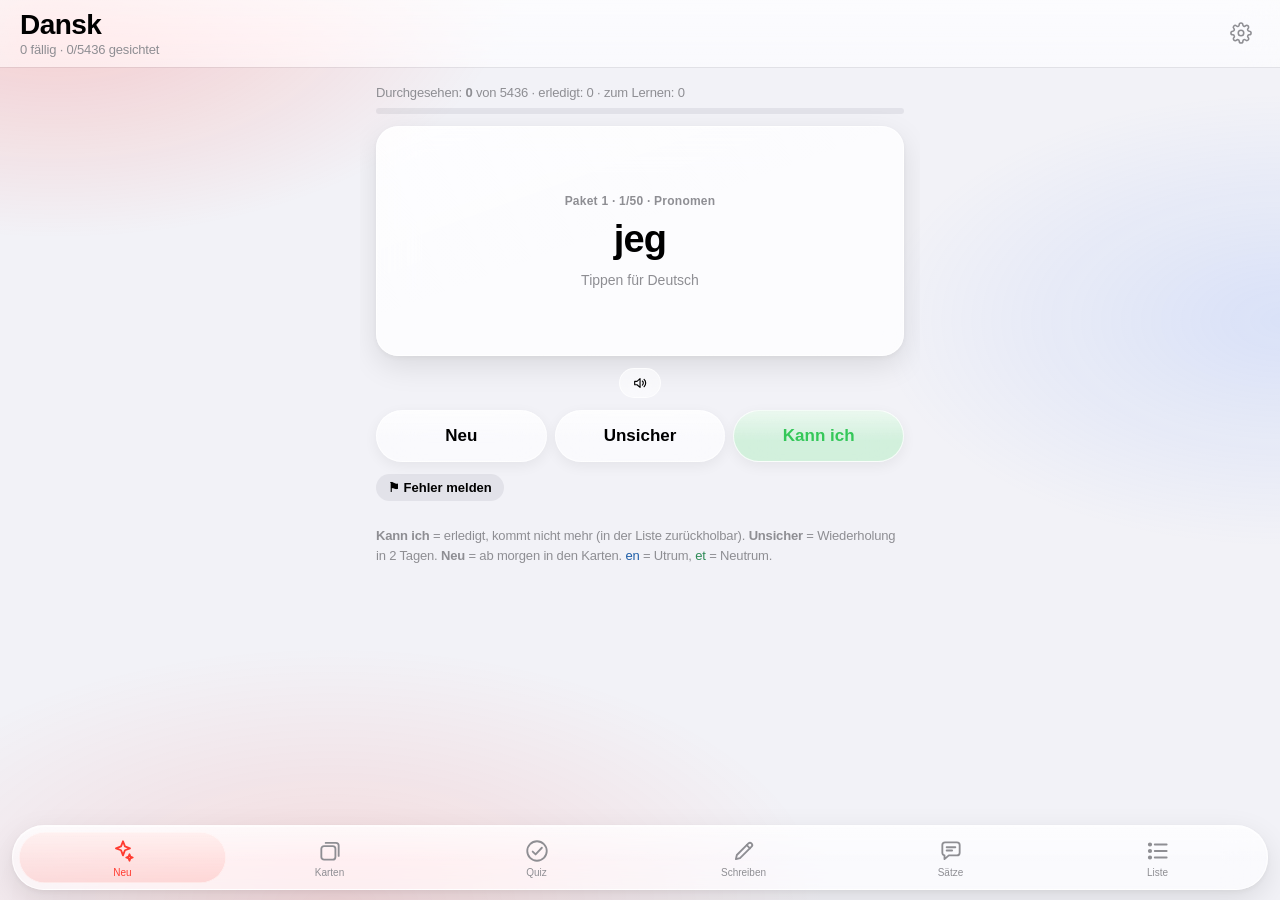
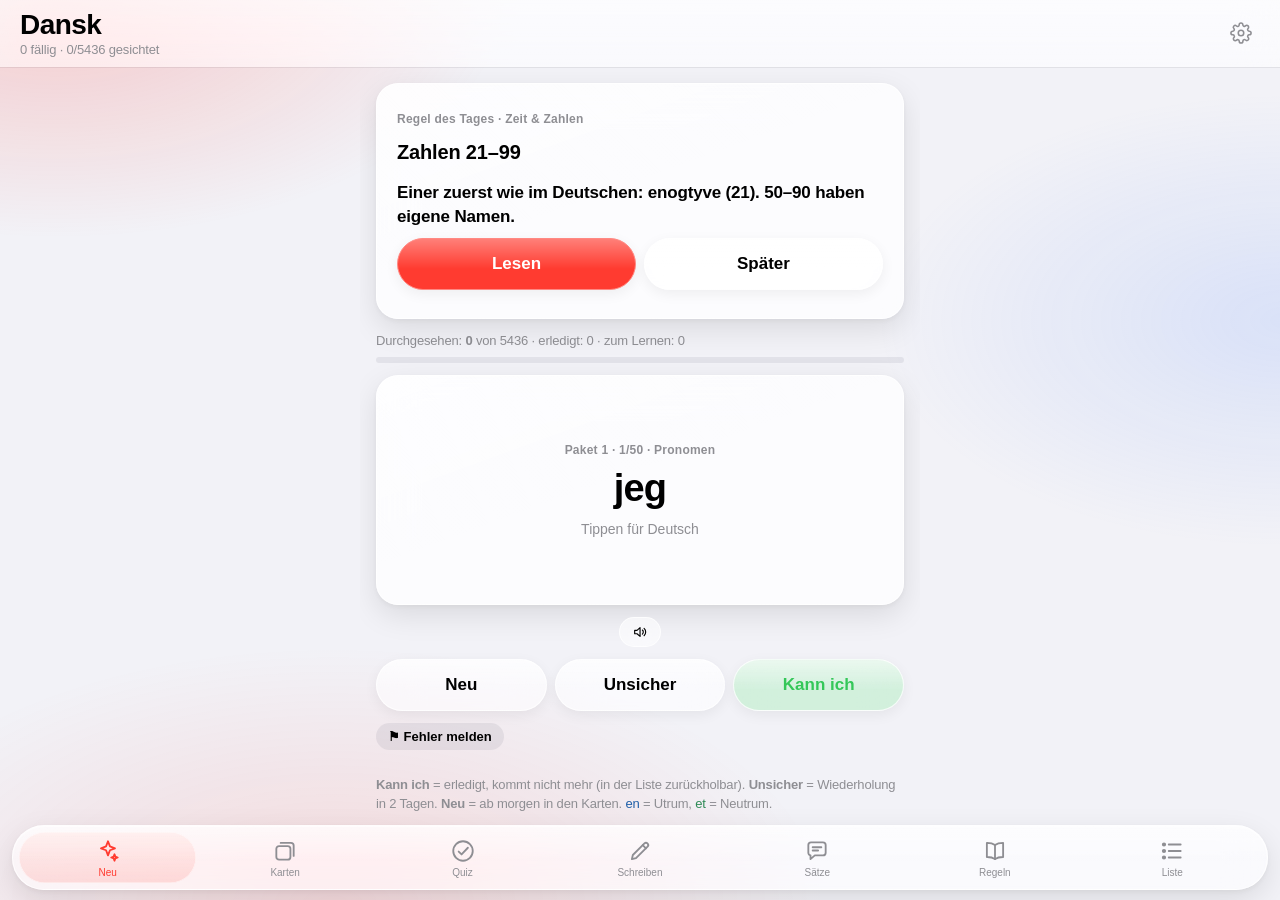
